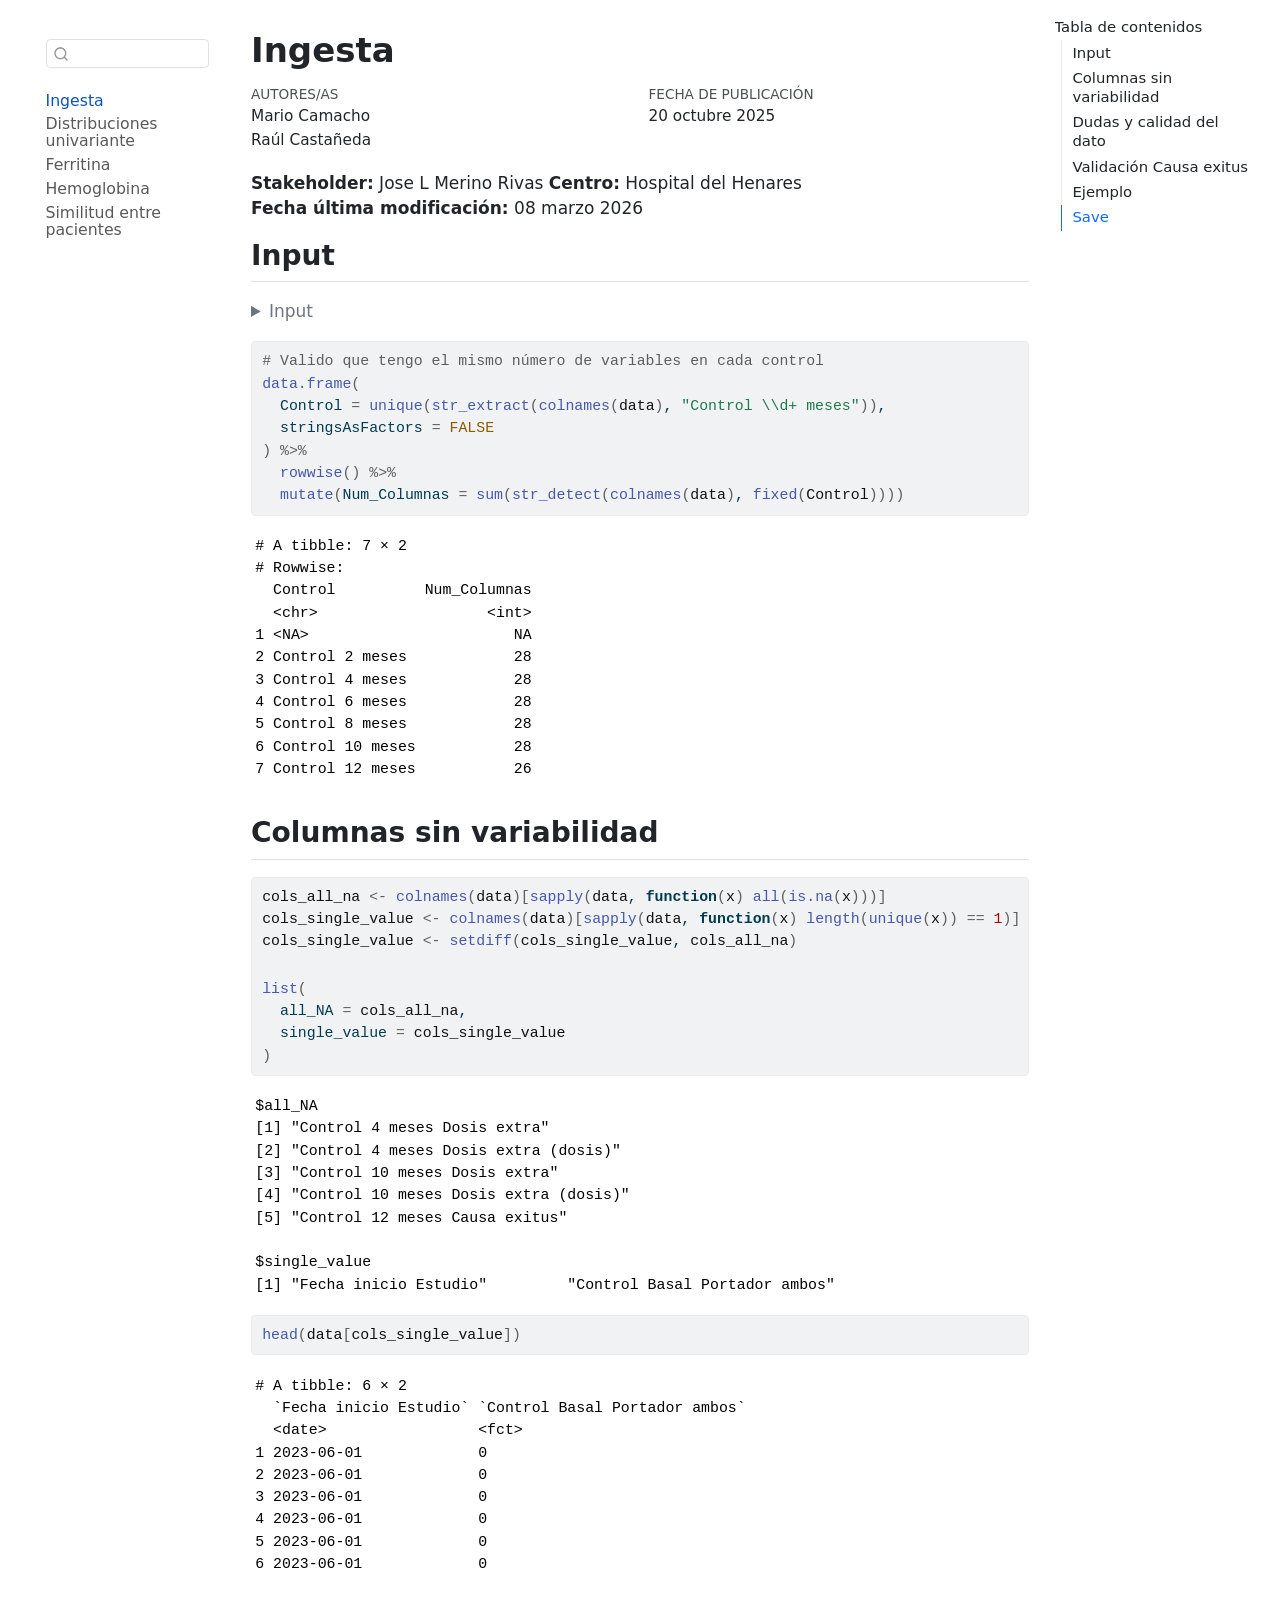
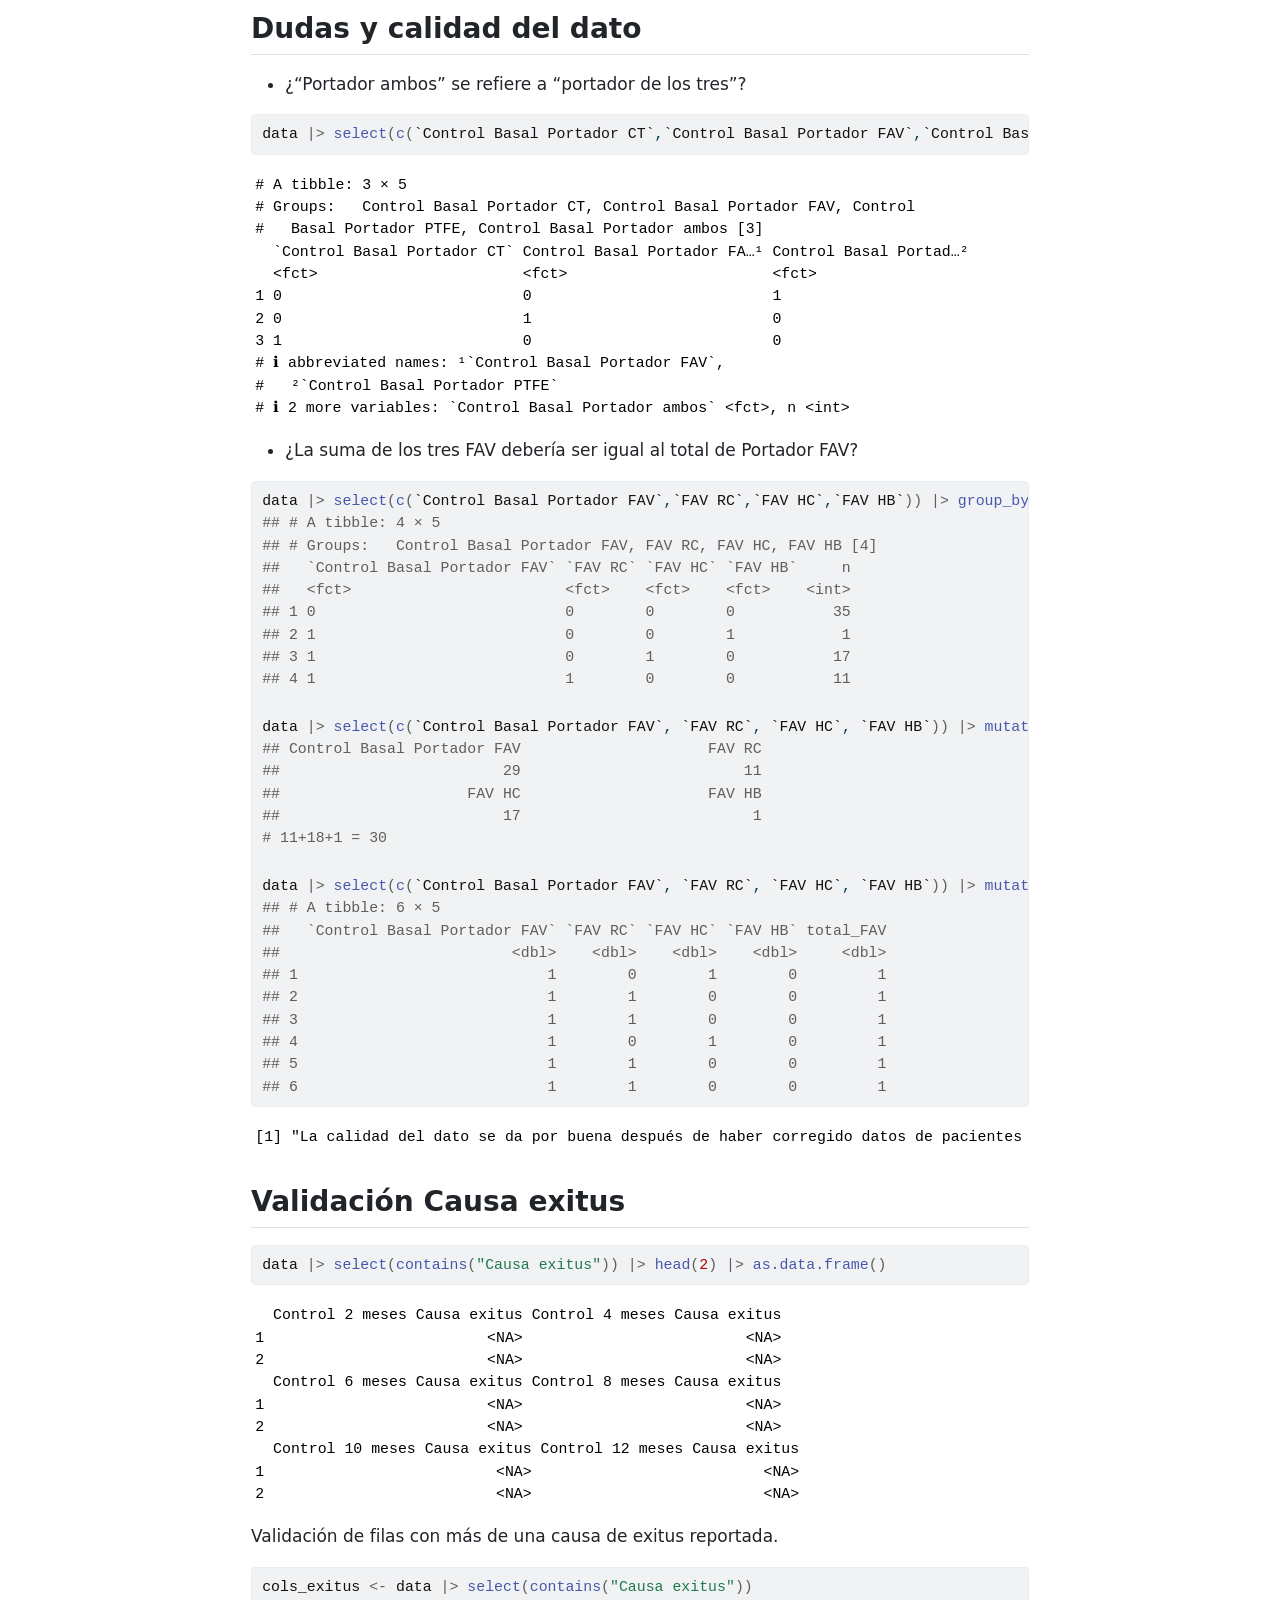
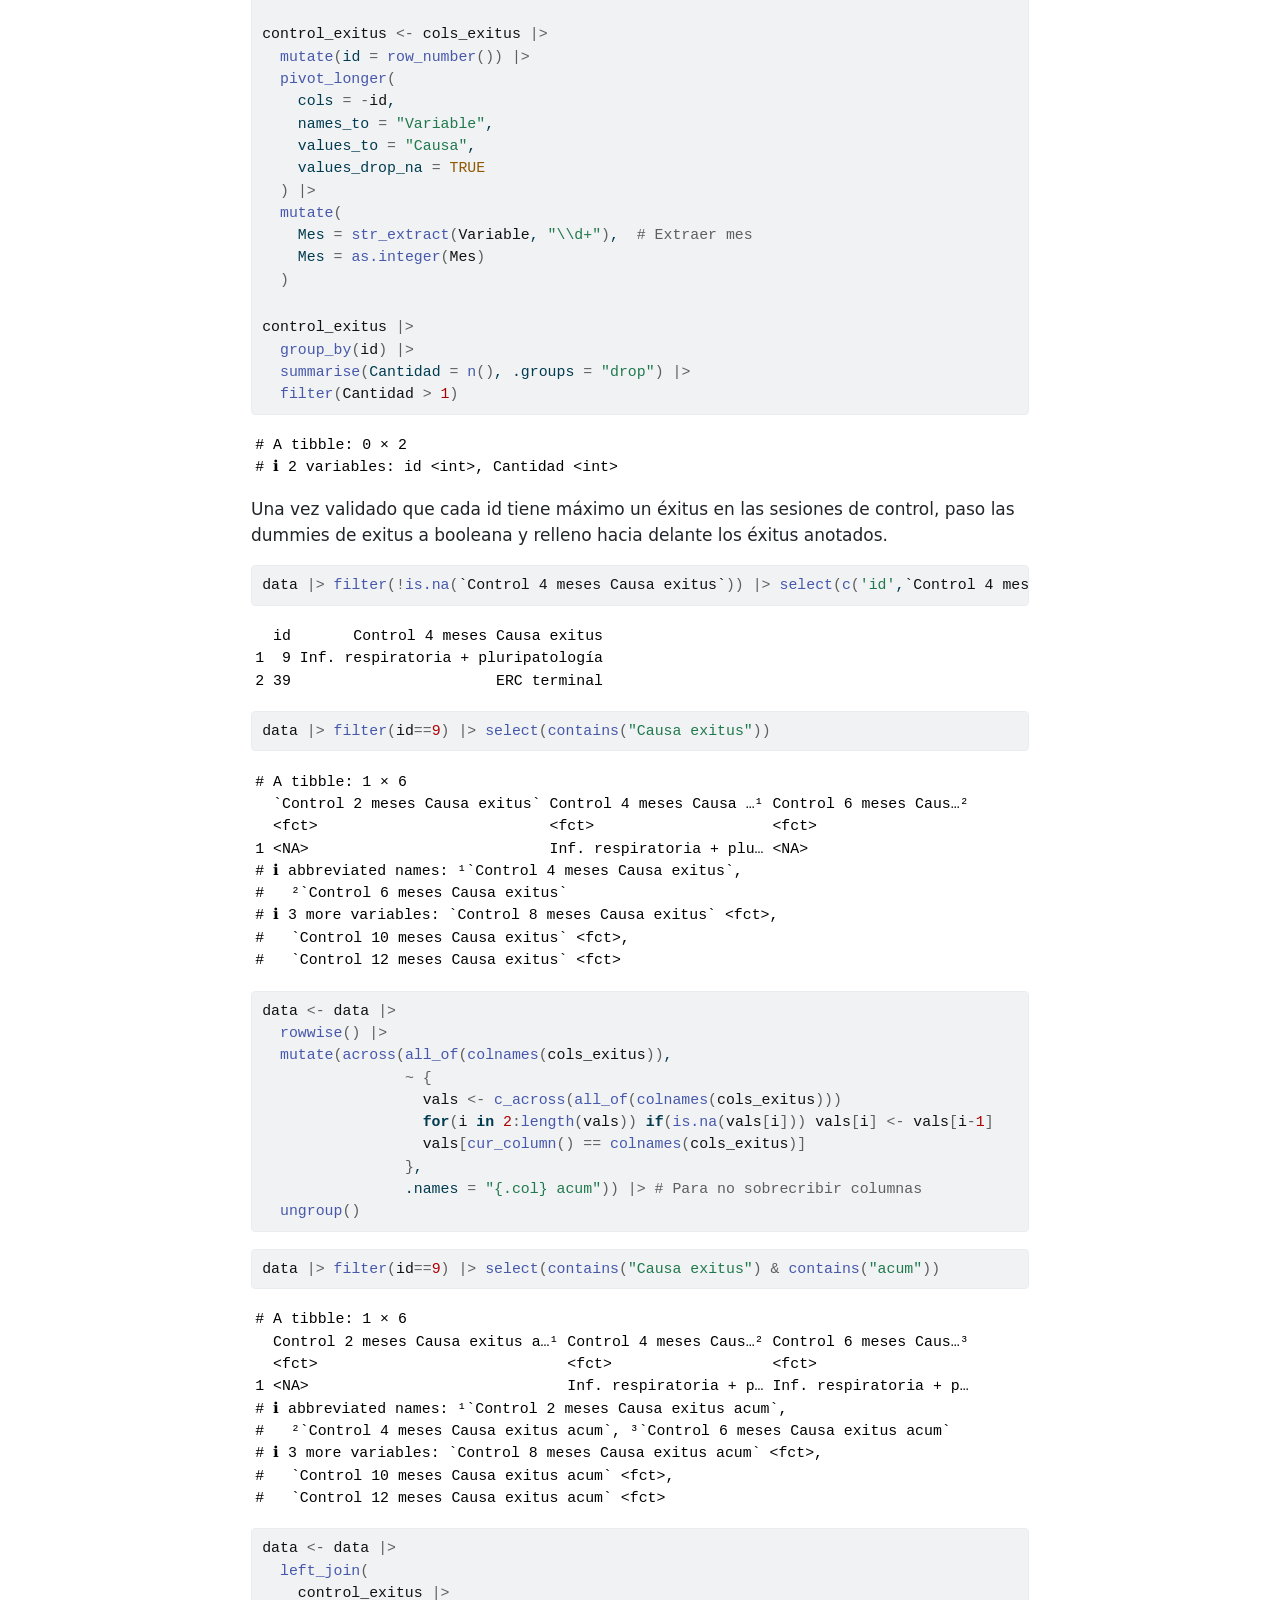
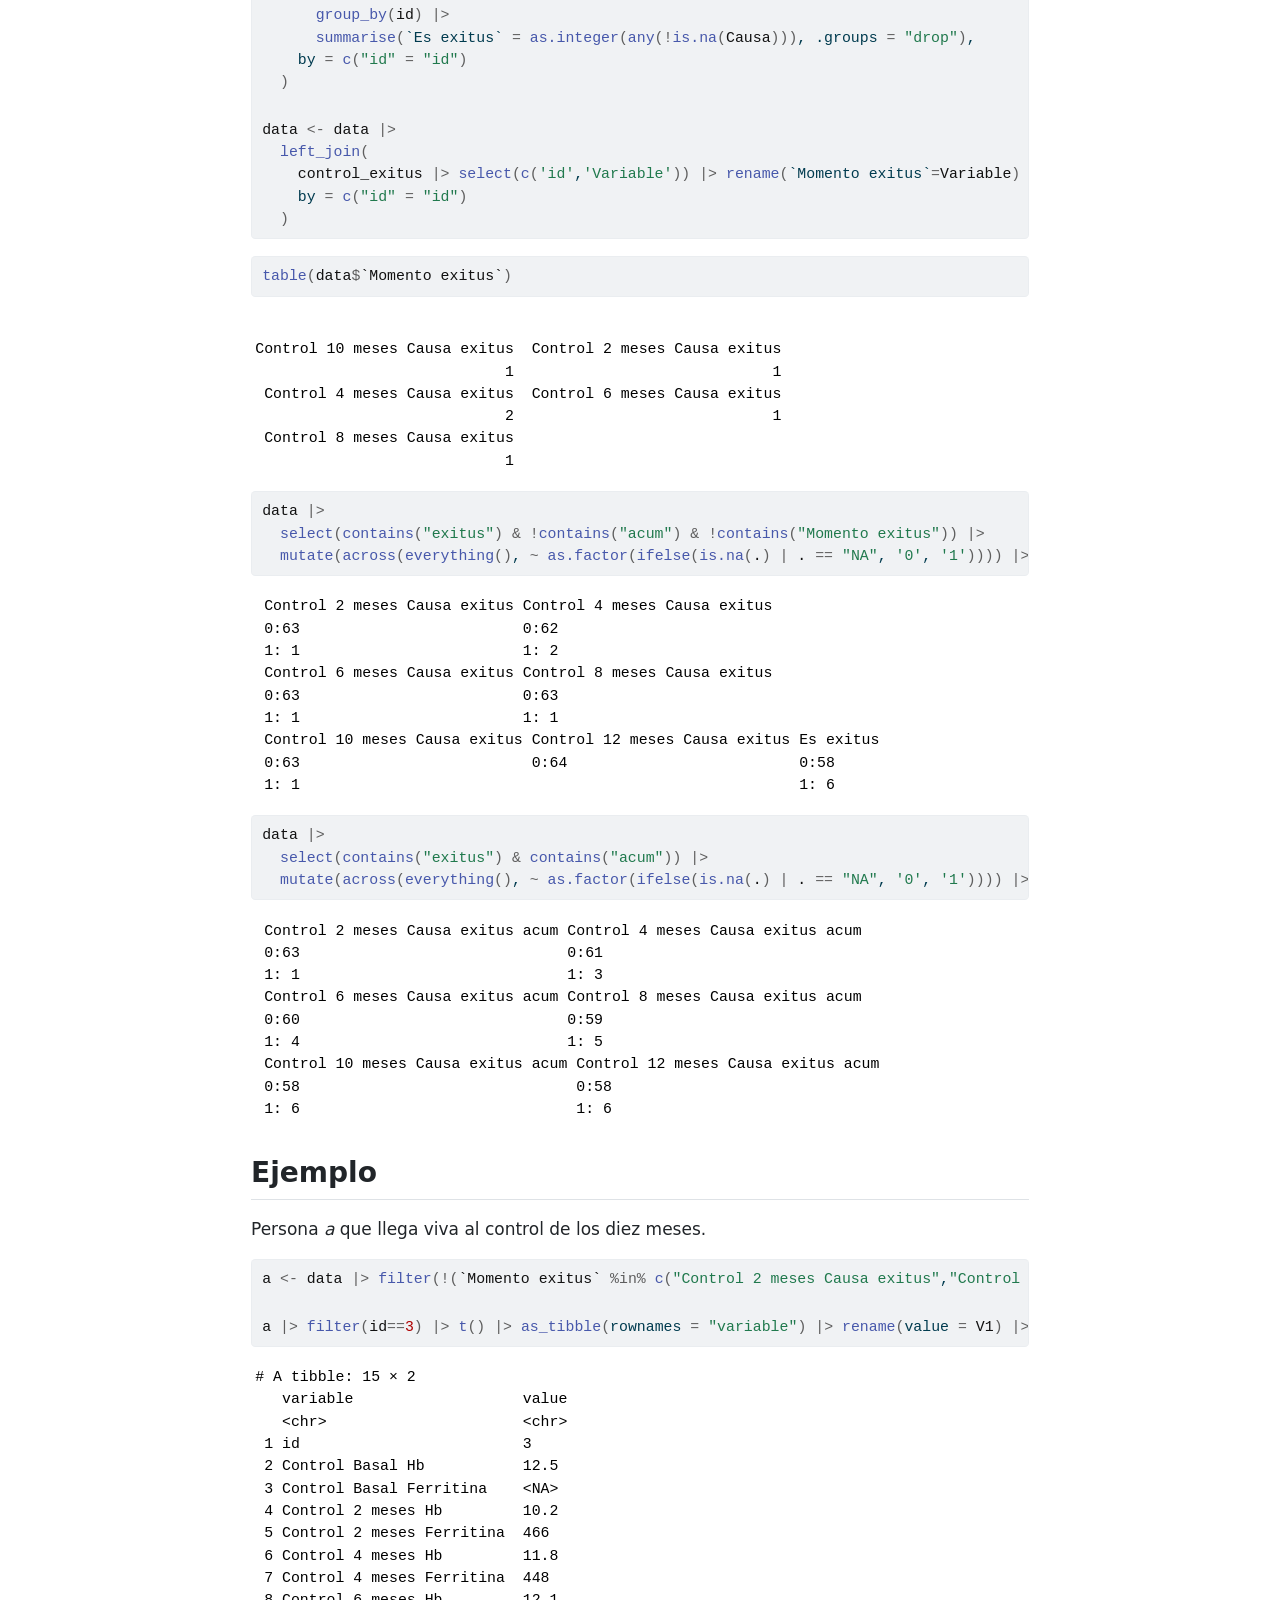
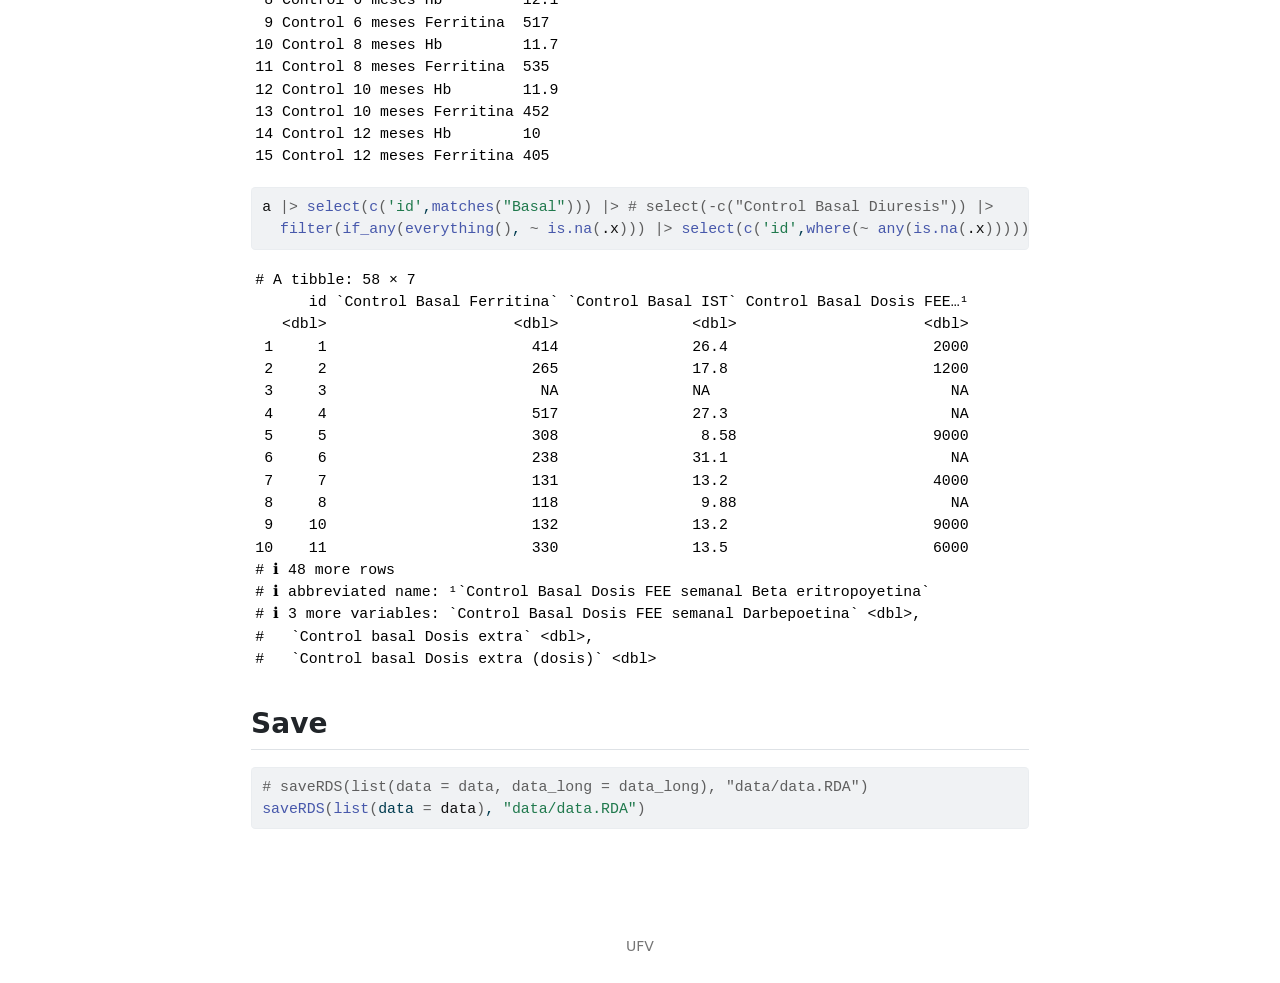
==== index.html @ 111344f7 "first commit" ====
<!DOCTYPE html>
<html xmlns="http://www.w3.org/1999/xhtml" lang="es" xml:lang="es"><head>
<meta http-equiv="Content-Type" content="text/html; charset=UTF-8">
<meta charset="utf-8">
<meta name="generator" content="quarto-1.7.32">
<meta name="viewport" content="width=device-width, initial-scale=1.0, user-scalable=yes">
<meta name="author" content="Mario Camacho">
<meta name="author" content="Raúl Castañeda">
<title>Ingesta</title>
<style>
code{white-space: pre-wrap;}
span.smallcaps{font-variant: small-caps;}
div.columns{display: flex; gap: min(4vw, 1.5em);}
div.column{flex: auto; overflow-x: auto;}
div.hanging-indent{margin-left: 1.5em; text-indent: -1.5em;}
ul.task-list{list-style: none;}
ul.task-list li input[type="checkbox"] {
width: 0.8em;
margin: 0 0.8em 0.2em -1em;  vertical-align: middle;
}

html { -webkit-text-size-adjust: 100%; }
pre > code.sourceCode { white-space: pre; position: relative; }
pre > code.sourceCode > span { display: inline-block; line-height: 1.25; }
pre > code.sourceCode > span:empty { height: 1.2em; }
.sourceCode { overflow: visible; }
code.sourceCode > span { color: inherit; text-decoration: inherit; }
div.sourceCode { margin: 1em 0; }
pre.sourceCode { margin: 0; }
@media screen {
div.sourceCode { overflow: auto; }
}
@media print {
pre > code.sourceCode { white-space: pre-wrap; }
pre > code.sourceCode > span { text-indent: -5em; padding-left: 5em; }
}
pre.numberSource code
{ counter-reset: source-line 0; }
pre.numberSource code > span
{ position: relative; left: -4em; counter-increment: source-line; }
pre.numberSource code > span > a:first-child::before
{ content: counter(source-line);
position: relative; left: -1em; text-align: right; vertical-align: baseline;
border: none; display: inline-block;
-webkit-touch-callout: none; -webkit-user-select: none;
-khtml-user-select: none; -moz-user-select: none;
-ms-user-select: none; user-select: none;
padding: 0 4px; width: 4em;
}
pre.numberSource { margin-left: 3em; padding-left: 4px; }
div.sourceCode
{ }
@media screen {
pre > code.sourceCode > span > a:first-child::before { text-decoration: underline; }
}
</style>

<script>const headroomChanged = new CustomEvent("quarto-hrChanged", {
  detail: {},
  bubbles: true,
  cancelable: false,
  composed: false,
});

const announceDismiss = () => {
  const annEl = window.document.getElementById("quarto-announcement");
  if (annEl) {
    annEl.remove();

    const annId = annEl.getAttribute("data-announcement-id");
    window.localStorage.setItem(`quarto-announce-${annId}`, "true");
  }
};

const announceRegister = () => {
  const annEl = window.document.getElementById("quarto-announcement");
  if (annEl) {
    const annId = annEl.getAttribute("data-announcement-id");
    const isDismissed =
      window.localStorage.getItem(`quarto-announce-${annId}`) || false;
    if (isDismissed) {
      announceDismiss();
      return;
    } else {
      annEl.classList.remove("hidden");
    }

    const actionEl = annEl.querySelector(".quarto-announcement-action");
    if (actionEl) {
      actionEl.addEventListener("click", function (e) {
        e.preventDefault();
        // Hide the bar immediately
        announceDismiss();
      });
    }
  }
};

window.document.addEventListener("DOMContentLoaded", function () {
  let init = false;

  announceRegister();

  // Manage the back to top button, if one is present.
  let lastScrollTop = window.pageYOffset || document.documentElement.scrollTop;
  const scrollDownBuffer = 5;
  const scrollUpBuffer = 35;
  const btn = document.getElementById("quarto-back-to-top");
  const hideBackToTop = () => {
    btn.style.display = "none";
  };
  const showBackToTop = () => {
    btn.style.display = "inline-block";
  };
  if (btn) {
    window.document.addEventListener(
      "scroll",
      function () {
        const currentScrollTop =
          window.pageYOffset || document.documentElement.scrollTop;

        // Shows and hides the button 'intelligently' as the user scrolls
        if (currentScrollTop - scrollDownBuffer > lastScrollTop) {
          hideBackToTop();
          lastScrollTop = currentScrollTop <= 0 ? 0 : currentScrollTop;
        } else if (currentScrollTop < lastScrollTop - scrollUpBuffer) {
          showBackToTop();
          lastScrollTop = currentScrollTop <= 0 ? 0 : currentScrollTop;
        }

        // Show the button at the bottom, hides it at the top
        if (currentScrollTop <= 0) {
          hideBackToTop();
        } else if (
          window.innerHeight + currentScrollTop >=
          document.body.offsetHeight
        ) {
          showBackToTop();
        }
      },
      false
    );
  }

  function throttle(func, wait) {
    var timeout;
    return function () {
      const context = this;
      const args = arguments;
      const later = function () {
        clearTimeout(timeout);
        timeout = null;
        func.apply(context, args);
      };

      if (!timeout) {
        timeout = setTimeout(later, wait);
      }
    };
  }

  function headerOffset() {
    // Set an offset if there is are fixed top navbar
    const headerEl = window.document.querySelector("header.fixed-top");
    if (headerEl) {
      return headerEl.clientHeight;
    } else {
      return 0;
    }
  }

  function footerOffset() {
    const footerEl = window.document.querySelector("footer.footer");
    if (footerEl) {
      return footerEl.clientHeight;
    } else {
      return 0;
    }
  }

  function dashboardOffset() {
    const dashboardNavEl = window.document.getElementById(
      "quarto-dashboard-header"
    );
    if (dashboardNavEl !== null) {
      return dashboardNavEl.clientHeight;
    } else {
      return 0;
    }
  }

  function updateDocumentOffsetWithoutAnimation() {
    updateDocumentOffset(false);
  }

  function updateDocumentOffset(animated) {
    // set body offset
    const topOffset = headerOffset();
    const bodyOffset = topOffset + footerOffset() + dashboardOffset();
    const bodyEl = window.document.body;
    bodyEl.setAttribute("data-bs-offset", topOffset);
    bodyEl.style.paddingTop = topOffset + "px";

    // deal with sidebar offsets
    const sidebars = window.document.querySelectorAll(
      ".sidebar, .headroom-target"
    );
    sidebars.forEach((sidebar) => {
      if (!animated) {
        sidebar.classList.add("notransition");
        // Remove the no transition class after the animation has time to complete
        setTimeout(function () {
          sidebar.classList.remove("notransition");
        }, 201);
      }

      if (window.Headroom && sidebar.classList.contains("sidebar-unpinned")) {
        sidebar.style.top = "0";
        sidebar.style.maxHeight = "100vh";
      } else {
        sidebar.style.top = topOffset + "px";
        sidebar.style.maxHeight = "calc(100vh - " + topOffset + "px)";
      }
    });

    // allow space for footer
    const mainContainer = window.document.querySelector(".quarto-container");
    if (mainContainer) {
      mainContainer.style.minHeight = "calc(100vh - " + bodyOffset + "px)";
    }

    // link offset
    let linkStyle = window.document.querySelector("#quarto-target-style");
    if (!linkStyle) {
      linkStyle = window.document.createElement("style");
      linkStyle.setAttribute("id", "quarto-target-style");
      window.document.head.appendChild(linkStyle);
    }
    while (linkStyle.firstChild) {
      linkStyle.removeChild(linkStyle.firstChild);
    }
    if (topOffset > 0) {
      linkStyle.appendChild(
        window.document.createTextNode(`
      section:target::before {
        content: "";
        display: block;
        height: ${topOffset}px;
        margin: -${topOffset}px 0 0;
      }`)
      );
    }
    if (init) {
      window.dispatchEvent(headroomChanged);
    }
    init = true;
  }

  // initialize headroom
  var header = window.document.querySelector("#quarto-header");
  if (header && window.Headroom) {
    const headroom = new window.Headroom(header, {
      tolerance: 5,
      onPin: function () {
        const sidebars = window.document.querySelectorAll(
          ".sidebar, .headroom-target"
        );
        sidebars.forEach((sidebar) => {
          sidebar.classList.remove("sidebar-unpinned");
        });
        updateDocumentOffset();
      },
      onUnpin: function () {
        const sidebars = window.document.querySelectorAll(
          ".sidebar, .headroom-target"
        );
        sidebars.forEach((sidebar) => {
          sidebar.classList.add("sidebar-unpinned");
        });
        updateDocumentOffset();
      },
    });
    headroom.init();

    let frozen = false;
    window.quartoToggleHeadroom = function () {
      if (frozen) {
        headroom.unfreeze();
        frozen = false;
      } else {
        headroom.freeze();
        frozen = true;
      }
    };
  }

  window.addEventListener(
    "hashchange",
    function (e) {
      if (
        getComputedStyle(document.documentElement).scrollBehavior !== "smooth"
      ) {
        window.scrollTo(0, window.pageYOffset - headerOffset());
      }
    },
    false
  );

  // Observe size changed for the header
  const headerEl = window.document.querySelector("header.fixed-top");
  if (headerEl && window.ResizeObserver) {
    const observer = new window.ResizeObserver(() => {
      setTimeout(updateDocumentOffsetWithoutAnimation, 0);
    });
    observer.observe(headerEl, {
      attributes: true,
      childList: true,
      characterData: true,
    });
  } else {
    window.addEventListener(
      "resize",
      throttle(updateDocumentOffsetWithoutAnimation, 50)
    );
  }
  setTimeout(updateDocumentOffsetWithoutAnimation, 250);

  // fixup index.html links if we aren't on the filesystem
  if (window.location.protocol !== "file:") {
    const links = window.document.querySelectorAll("a");
    for (let i = 0; i < links.length; i++) {
      if (links[i].href) {
        links[i].dataset.originalHref = links[i].href;
        links[i].href = links[i].href.replace(/\/index\.html/, "/");
      }
    }

    // Fixup any sharing links that require urls
    // Append url to any sharing urls
    const sharingLinks = window.document.querySelectorAll(
      "a.sidebar-tools-main-item, a.quarto-navigation-tool, a.quarto-navbar-tools, a.quarto-navbar-tools-item"
    );
    for (let i = 0; i < sharingLinks.length; i++) {
      const sharingLink = sharingLinks[i];
      const href = sharingLink.getAttribute("href");
      if (href) {
        sharingLink.setAttribute(
          "href",
          href.replace("|url|", window.location.href)
        );
      }
    }

    // Scroll the active navigation item into view, if necessary
    const navSidebar = window.document.querySelector("nav#quarto-sidebar");
    if (navSidebar) {
      // Find the active item
      const activeItem = navSidebar.querySelector("li.sidebar-item a.active");
      if (activeItem) {
        // Wait for the scroll height and height to resolve by observing size changes on the
        // nav element that is scrollable
        const resizeObserver = new ResizeObserver((_entries) => {
          // The bottom of the element
          const elBottom = activeItem.offsetTop;
          const viewBottom = navSidebar.scrollTop + navSidebar.clientHeight;

          // The element height and scroll height are the same, then we are still loading
          if (viewBottom !== navSidebar.scrollHeight) {
            // Determine if the item isn't visible and scroll to it
            if (elBottom >= viewBottom) {
              navSidebar.scrollTop = elBottom;
            }

            // stop observing now since we've completed the scroll
            resizeObserver.unobserve(navSidebar);
          }
        });
        resizeObserver.observe(navSidebar);
      }
    }
  }
});
</script>
<script>/*!
 * headroom.js v0.12.0 - Give your page some headroom. Hide your header until you need it
 * Copyright (c) 2020 Nick Williams - http://wicky.nillia.ms/headroom.js
 * License: MIT
 */

!function(t,n){"object"==typeof exports&&"undefined"!=typeof module?module.exports=n():"function"==typeof define&&define.amd?define(n):(t=t||self).Headroom=n()}(this,function(){"use strict";function t(){return"undefined"!=typeof window}function d(t){return function(t){return t&&t.document&&function(t){return 9===t.nodeType}(t.document)}(t)?function(t){var n=t.document,o=n.body,s=n.documentElement;return{scrollHeight:function(){return Math.max(o.scrollHeight,s.scrollHeight,o.offsetHeight,s.offsetHeight,o.clientHeight,s.clientHeight)},height:function(){return t.innerHeight||s.clientHeight||o.clientHeight},scrollY:function(){return void 0!==t.pageYOffset?t.pageYOffset:(s||o.parentNode||o).scrollTop}}}(t):function(t){return{scrollHeight:function(){return Math.max(t.scrollHeight,t.offsetHeight,t.clientHeight)},height:function(){return Math.max(t.offsetHeight,t.clientHeight)},scrollY:function(){return t.scrollTop}}}(t)}function n(t,s,e){var n,o=function(){var n=!1;try{var t={get passive(){n=!0}};window.addEventListener("test",t,t),window.removeEventListener("test",t,t)}catch(t){n=!1}return n}(),i=!1,r=d(t),l=r.scrollY(),a={};function c(){var t=Math.round(r.scrollY()),n=r.height(),o=r.scrollHeight();a.scrollY=t,a.lastScrollY=l,a.direction=l<t?"down":"up",a.distance=Math.abs(t-l),a.isOutOfBounds=t<0||o<t+n,a.top=t<=s.offset[a.direction],a.bottom=o<=t+n,a.toleranceExceeded=a.distance>s.tolerance[a.direction],e(a),l=t,i=!1}function h(){i||(i=!0,n=requestAnimationFrame(c))}var u=!!o&&{passive:!0,capture:!1};return t.addEventListener("scroll",h,u),c(),{destroy:function(){cancelAnimationFrame(n),t.removeEventListener("scroll",h,u)}}}function o(t){return t===Object(t)?t:{down:t,up:t}}function s(t,n){n=n||{},Object.assign(this,s.options,n),this.classes=Object.assign({},s.options.classes,n.classes),this.elem=t,this.tolerance=o(this.tolerance),this.offset=o(this.offset),this.initialised=!1,this.frozen=!1}return s.prototype={constructor:s,init:function(){return s.cutsTheMustard&&!this.initialised&&(this.addClass("initial"),this.initialised=!0,setTimeout(function(t){t.scrollTracker=n(t.scroller,{offset:t.offset,tolerance:t.tolerance},t.update.bind(t))},100,this)),this},destroy:function(){this.initialised=!1,Object.keys(this.classes).forEach(this.removeClass,this),this.scrollTracker.destroy()},unpin:function(){!this.hasClass("pinned")&&this.hasClass("unpinned")||(this.addClass("unpinned"),this.removeClass("pinned"),this.onUnpin&&this.onUnpin.call(this))},pin:function(){this.hasClass("unpinned")&&(this.addClass("pinned"),this.removeClass("unpinned"),this.onPin&&this.onPin.call(this))},freeze:function(){this.frozen=!0,this.addClass("frozen")},unfreeze:function(){this.frozen=!1,this.removeClass("frozen")},top:function(){this.hasClass("top")||(this.addClass("top"),this.removeClass("notTop"),this.onTop&&this.onTop.call(this))},notTop:function(){this.hasClass("notTop")||(this.addClass("notTop"),this.removeClass("top"),this.onNotTop&&this.onNotTop.call(this))},bottom:function(){this.hasClass("bottom")||(this.addClass("bottom"),this.removeClass("notBottom"),this.onBottom&&this.onBottom.call(this))},notBottom:function(){this.hasClass("notBottom")||(this.addClass("notBottom"),this.removeClass("bottom"),this.onNotBottom&&this.onNotBottom.call(this))},shouldUnpin:function(t){return"down"===t.direction&&!t.top&&t.toleranceExceeded},shouldPin:function(t){return"up"===t.direction&&t.toleranceExceeded||t.top},addClass:function(t){this.elem.classList.add.apply(this.elem.classList,this.classes[t].split(" "))},removeClass:function(t){this.elem.classList.remove.apply(this.elem.classList,this.classes[t].split(" "))},hasClass:function(t){return this.classes[t].split(" ").every(function(t){return this.classList.contains(t)},this.elem)},update:function(t){t.isOutOfBounds||!0!==this.frozen&&(t.top?this.top():this.notTop(),t.bottom?this.bottom():this.notBottom(),this.shouldUnpin(t)?this.unpin():this.shouldPin(t)&&this.pin())}},s.options={tolerance:{up:0,down:0},offset:0,scroller:t()?window:null,classes:{frozen:"headroom--frozen",pinned:"headroom--pinned",unpinned:"headroom--unpinned",top:"headroom--top",notTop:"headroom--not-top",bottom:"headroom--bottom",notBottom:"headroom--not-bottom",initial:"headroom"}},s.cutsTheMustard=!!(t()&&function(){}.bind&&"classList"in document.documentElement&&Object.assign&&Object.keys&&requestAnimationFrame),s});
</script>
<script>/*!
 * clipboard.js v2.0.11
 * https://clipboardjs.com/
 *
 * Licensed MIT © Zeno Rocha
 */
!function(t,e){"object"==typeof exports&&"object"==typeof module?module.exports=e():"function"==typeof define&&define.amd?define([],e):"object"==typeof exports?exports.ClipboardJS=e():t.ClipboardJS=e()}(this,function(){return n={686:function(t,e,n){"use strict";n.d(e,{default:function(){return b}});var e=n(279),i=n.n(e),e=n(370),u=n.n(e),e=n(817),r=n.n(e);function c(t){try{return document.execCommand(t)}catch(t){return}}var a=function(t){t=r()(t);return c("cut"),t};function o(t,e){var n,o,t=(n=t,o="rtl"===document.documentElement.getAttribute("dir"),(t=document.createElement("textarea")).style.fontSize="12pt",t.style.border="0",t.style.padding="0",t.style.margin="0",t.style.position="absolute",t.style[o?"right":"left"]="-9999px",o=window.pageYOffset||document.documentElement.scrollTop,t.style.top="".concat(o,"px"),t.setAttribute("readonly",""),t.value=n,t);return e.container.appendChild(t),e=r()(t),c("copy"),t.remove(),e}var f=function(t){var e=1<arguments.length&&void 0!==arguments[1]?arguments[1]:{container:document.body},n="";return"string"==typeof t?n=o(t,e):t instanceof HTMLInputElement&&!["text","search","url","tel","password"].includes(null==t?void 0:t.type)?n=o(t.value,e):(n=r()(t),c("copy")),n};function l(t){return(l="function"==typeof Symbol&&"symbol"==typeof Symbol.iterator?function(t){return typeof t}:function(t){return t&&"function"==typeof Symbol&&t.constructor===Symbol&&t!==Symbol.prototype?"symbol":typeof t})(t)}var s=function(){var t=0<arguments.length&&void 0!==arguments[0]?arguments[0]:{},e=t.action,n=void 0===e?"copy":e,o=t.container,e=t.target,t=t.text;if("copy"!==n&&"cut"!==n)throw new Error('Invalid "action" value, use either "copy" or "cut"');if(void 0!==e){if(!e||"object"!==l(e)||1!==e.nodeType)throw new Error('Invalid "target" value, use a valid Element');if("copy"===n&&e.hasAttribute("disabled"))throw new Error('Invalid "target" attribute. Please use "readonly" instead of "disabled" attribute');if("cut"===n&&(e.hasAttribute("readonly")||e.hasAttribute("disabled")))throw new Error('Invalid "target" attribute. You can\'t cut text from elements with "readonly" or "disabled" attributes')}return t?f(t,{container:o}):e?"cut"===n?a(e):f(e,{container:o}):void 0};function p(t){return(p="function"==typeof Symbol&&"symbol"==typeof Symbol.iterator?function(t){return typeof t}:function(t){return t&&"function"==typeof Symbol&&t.constructor===Symbol&&t!==Symbol.prototype?"symbol":typeof t})(t)}function d(t,e){for(var n=0;n<e.length;n++){var o=e[n];o.enumerable=o.enumerable||!1,o.configurable=!0,"value"in o&&(o.writable=!0),Object.defineProperty(t,o.key,o)}}function y(t,e){return(y=Object.setPrototypeOf||function(t,e){return t.__proto__=e,t})(t,e)}function h(n){var o=function(){if("undefined"==typeof Reflect||!Reflect.construct)return!1;if(Reflect.construct.sham)return!1;if("function"==typeof Proxy)return!0;try{return Date.prototype.toString.call(Reflect.construct(Date,[],function(){})),!0}catch(t){return!1}}();return function(){var t,e=v(n);return t=o?(t=v(this).constructor,Reflect.construct(e,arguments,t)):e.apply(this,arguments),e=this,!(t=t)||"object"!==p(t)&&"function"!=typeof t?function(t){if(void 0!==t)return t;throw new ReferenceError("this hasn't been initialised - super() hasn't been called")}(e):t}}function v(t){return(v=Object.setPrototypeOf?Object.getPrototypeOf:function(t){return t.__proto__||Object.getPrototypeOf(t)})(t)}function m(t,e){t="data-clipboard-".concat(t);if(e.hasAttribute(t))return e.getAttribute(t)}var b=function(){!function(t,e){if("function"!=typeof e&&null!==e)throw new TypeError("Super expression must either be null or a function");t.prototype=Object.create(e&&e.prototype,{constructor:{value:t,writable:!0,configurable:!0}}),e&&y(t,e)}(r,i());var t,e,n,o=h(r);function r(t,e){var n;return function(t){if(!(t instanceof r))throw new TypeError("Cannot call a class as a function")}(this),(n=o.call(this)).resolveOptions(e),n.listenClick(t),n}return t=r,n=[{key:"copy",value:function(t){var e=1<arguments.length&&void 0!==arguments[1]?arguments[1]:{container:document.body};return f(t,e)}},{key:"cut",value:function(t){return a(t)}},{key:"isSupported",value:function(){var t=0<arguments.length&&void 0!==arguments[0]?arguments[0]:["copy","cut"],t="string"==typeof t?[t]:t,e=!!document.queryCommandSupported;return t.forEach(function(t){e=e&&!!document.queryCommandSupported(t)}),e}}],(e=[{key:"resolveOptions",value:function(){var t=0<arguments.length&&void 0!==arguments[0]?arguments[0]:{};this.action="function"==typeof t.action?t.action:this.defaultAction,this.target="function"==typeof t.target?t.target:this.defaultTarget,this.text="function"==typeof t.text?t.text:this.defaultText,this.container="object"===p(t.container)?t.container:document.body}},{key:"listenClick",value:function(t){var e=this;this.listener=u()(t,"click",function(t){return e.onClick(t)})}},{key:"onClick",value:function(t){var e=t.delegateTarget||t.currentTarget,n=this.action(e)||"copy",t=s({action:n,container:this.container,target:this.target(e),text:this.text(e)});this.emit(t?"success":"error",{action:n,text:t,trigger:e,clearSelection:function(){e&&e.focus(),window.getSelection().removeAllRanges()}})}},{key:"defaultAction",value:function(t){return m("action",t)}},{key:"defaultTarget",value:function(t){t=m("target",t);if(t)return document.querySelector(t)}},{key:"defaultText",value:function(t){return m("text",t)}},{key:"destroy",value:function(){this.listener.destroy()}}])&&d(t.prototype,e),n&&d(t,n),r}()},828:function(t){var e;"undefined"==typeof Element||Element.prototype.matches||((e=Element.prototype).matches=e.matchesSelector||e.mozMatchesSelector||e.msMatchesSelector||e.oMatchesSelector||e.webkitMatchesSelector),t.exports=function(t,e){for(;t&&9!==t.nodeType;){if("function"==typeof t.matches&&t.matches(e))return t;t=t.parentNode}}},438:function(t,e,n){var u=n(828);function i(t,e,n,o,r){var i=function(e,n,t,o){return function(t){t.delegateTarget=u(t.target,n),t.delegateTarget&&o.call(e,t)}}.apply(this,arguments);return t.addEventListener(n,i,r),{destroy:function(){t.removeEventListener(n,i,r)}}}t.exports=function(t,e,n,o,r){return"function"==typeof t.addEventListener?i.apply(null,arguments):"function"==typeof n?i.bind(null,document).apply(null,arguments):("string"==typeof t&&(t=document.querySelectorAll(t)),Array.prototype.map.call(t,function(t){return i(t,e,n,o,r)}))}},879:function(t,n){n.node=function(t){return void 0!==t&&t instanceof HTMLElement&&1===t.nodeType},n.nodeList=function(t){var e=Object.prototype.toString.call(t);return void 0!==t&&("[object NodeList]"===e||"[object HTMLCollection]"===e)&&"length"in t&&(0===t.length||n.node(t[0]))},n.string=function(t){return"string"==typeof t||t instanceof String},n.fn=function(t){return"[object Function]"===Object.prototype.toString.call(t)}},370:function(t,e,n){var f=n(879),l=n(438);t.exports=function(t,e,n){if(!t&&!e&&!n)throw new Error("Missing required arguments");if(!f.string(e))throw new TypeError("Second argument must be a String");if(!f.fn(n))throw new TypeError("Third argument must be a Function");if(f.node(t))return c=e,a=n,(u=t).addEventListener(c,a),{destroy:function(){u.removeEventListener(c,a)}};if(f.nodeList(t))return o=t,r=e,i=n,Array.prototype.forEach.call(o,function(t){t.addEventListener(r,i)}),{destroy:function(){Array.prototype.forEach.call(o,function(t){t.removeEventListener(r,i)})}};if(f.string(t))return t=t,e=e,n=n,l(document.body,t,e,n);throw new TypeError("First argument must be a String, HTMLElement, HTMLCollection, or NodeList");var o,r,i,u,c,a}},817:function(t){t.exports=function(t){var e,n="SELECT"===t.nodeName?(t.focus(),t.value):"INPUT"===t.nodeName||"TEXTAREA"===t.nodeName?((e=t.hasAttribute("readonly"))||t.setAttribute("readonly",""),t.select(),t.setSelectionRange(0,t.value.length),e||t.removeAttribute("readonly"),t.value):(t.hasAttribute("contenteditable")&&t.focus(),n=window.getSelection(),(e=document.createRange()).selectNodeContents(t),n.removeAllRanges(),n.addRange(e),n.toString());return n}},279:function(t){function e(){}e.prototype={on:function(t,e,n){var o=this.e||(this.e={});return(o[t]||(o[t]=[])).push({fn:e,ctx:n}),this},once:function(t,e,n){var o=this;function r(){o.off(t,r),e.apply(n,arguments)}return r._=e,this.on(t,r,n)},emit:function(t){for(var e=[].slice.call(arguments,1),n=((this.e||(this.e={}))[t]||[]).slice(),o=0,r=n.length;o<r;o++)n[o].fn.apply(n[o].ctx,e);return this},off:function(t,e){var n=this.e||(this.e={}),o=n[t],r=[];if(o&&e)for(var i=0,u=o.length;i<u;i++)o[i].fn!==e&&o[i].fn._!==e&&r.push(o[i]);return r.length?n[t]=r:delete n[t],this}},t.exports=e,t.exports.TinyEmitter=e}},r={},o.n=function(t){var e=t&&t.__esModule?function(){return t.default}:function(){return t};return o.d(e,{a:e}),e},o.d=function(t,e){for(var n in e)o.o(e,n)&&!o.o(t,n)&&Object.defineProperty(t,n,{enumerable:!0,get:e[n]})},o.o=function(t,e){return Object.prototype.hasOwnProperty.call(t,e)},o(686).default;function o(t){if(r[t])return r[t].exports;var e=r[t]={exports:{}};return n[t](e,e.exports,o),e.exports}var n,r});</script>
<script>/*! @algolia/autocomplete-js 1.11.1 | MIT License | © Algolia, Inc. and contributors | https://github.com/algolia/autocomplete */
!function(e,t){"object"==typeof exports&&"undefined"!=typeof module?t(exports):"function"==typeof define&&define.amd?define(["exports"],t):t((e="undefined"!=typeof globalThis?globalThis:e||self)["@algolia/autocomplete-js"]={})}(this,(function(e){"use strict";function t(e,t){var n=Object.keys(e);if(Object.getOwnPropertySymbols){var r=Object.getOwnPropertySymbols(e);t&&(r=r.filter((function(t){return Object.getOwnPropertyDescriptor(e,t).enumerable}))),n.push.apply(n,r)}return n}function n(e){for(var n=1;n<arguments.length;n++){var r=null!=arguments[n]?arguments[n]:{};n%2?t(Object(r),!0).forEach((function(t){o(e,t,r[t])})):Object.getOwnPropertyDescriptors?Object.defineProperties(e,Object.getOwnPropertyDescriptors(r)):t(Object(r)).forEach((function(t){Object.defineProperty(e,t,Object.getOwnPropertyDescriptor(r,t))}))}return e}function r(e){return r="function"==typeof Symbol&&"symbol"==typeof Symbol.iterator?function(e){return typeof e}:function(e){return e&&"function"==typeof Symbol&&e.constructor===Symbol&&e!==Symbol.prototype?"symbol":typeof e},r(e)}function o(e,t,n){return(t=function(e){var t=function(e,t){if("object"!=typeof e||null===e)return e;var n=e[Symbol.toPrimitive];if(void 0!==n){var r=n.call(e,t||"default");if("object"!=typeof r)return r;throw new TypeError("@@toPrimitive must return a primitive value.")}return("string"===t?String:Number)(e)}(e,"string");return"symbol"==typeof t?t:String(t)}(t))in e?Object.defineProperty(e,t,{value:n,enumerable:!0,configurable:!0,writable:!0}):e[t]=n,e}function i(){return i=Object.assign?Object.assign.bind():function(e){for(var t=1;t<arguments.length;t++){var n=arguments[t];for(var r in n)Object.prototype.hasOwnProperty.call(n,r)&&(e[r]=n[r])}return e},i.apply(this,arguments)}function u(e,t){if(null==e)return{};var n,r,o=function(e,t){if(null==e)return{};var n,r,o={},i=Object.keys(e);for(r=0;r<i.length;r++)n=i[r],t.indexOf(n)>=0||(o[n]=e[n]);return o}(e,t);if(Object.getOwnPropertySymbols){var i=Object.getOwnPropertySymbols(e);for(r=0;r<i.length;r++)n=i[r],t.indexOf(n)>=0||Object.prototype.propertyIsEnumerable.call(e,n)&&(o[n]=e[n])}return o}function a(e,t){return function(e){if(Array.isArray(e))return e}(e)||function(e,t){var n=null==e?null:"undefined"!=typeof Symbol&&e[Symbol.iterator]||e["@@iterator"];if(null!=n){var r,o,i,u,a=[],l=!0,c=!1;try{if(i=(n=n.call(e)).next,0===t){if(Object(n)!==n)return;l=!1}else for(;!(l=(r=i.call(n)).done)&&(a.push(r.value),a.length!==t);l=!0);}catch(e){c=!0,o=e}finally{try{if(!l&&null!=n.return&&(u=n.return(),Object(u)!==u))return}finally{if(c)throw o}}return a}}(e,t)||c(e,t)||function(){throw new TypeError("Invalid attempt to destructure non-iterable instance.\nIn order to be iterable, non-array objects must have a [Symbol.iterator]() method.")}()}function l(e){return function(e){if(Array.isArray(e))return s(e)}(e)||function(e){if("undefined"!=typeof Symbol&&null!=e[Symbol.iterator]||null!=e["@@iterator"])return Array.from(e)}(e)||c(e)||function(){throw new TypeError("Invalid attempt to spread non-iterable instance.\nIn order to be iterable, non-array objects must have a [Symbol.iterator]() method.")}()}function c(e,t){if(e){if("string"==typeof e)return s(e,t);var n=Object.prototype.toString.call(e).slice(8,-1);return"Object"===n&&e.constructor&&(n=e.constructor.name),"Map"===n||"Set"===n?Array.from(e):"Arguments"===n||/^(?:Ui|I)nt(?:8|16|32)(?:Clamped)?Array$/.test(n)?s(e,t):void 0}}function s(e,t){(null==t||t>e.length)&&(t=e.length);for(var n=0,r=new Array(t);n<t;n++)r[n]=e[n];return r}function f(e){return{current:e}}function p(e,t){var n=void 0;return function(){for(var r=arguments.length,o=new Array(r),i=0;i<r;i++)o[i]=arguments[i];n&&clearTimeout(n),n=setTimeout((function(){return e.apply(void 0,o)}),t)}}function m(e){return e.reduce((function(e,t){return e.concat(t)}),[])}var v=0;function d(){return"autocomplete-".concat(v++)}function y(e,t){return t.reduce((function(e,t){return e&&e[t]}),e)}function b(e){return 0===e.collections.length?0:e.collections.reduce((function(e,t){return e+t.items.length}),0)}function g(e){return e!==Object(e)}function h(e,t){if(e===t)return!0;if(g(e)||g(t)||"function"==typeof e||"function"==typeof t)return e===t;if(Object.keys(e).length!==Object.keys(t).length)return!1;for(var n=0,r=Object.keys(e);n<r.length;n++){var o=r[n];if(!(o in t))return!1;if(!h(e[o],t[o]))return!1}return!0}var O=function(){};var _="1.11.1",S=[{segment:"autocomplete-core",version:_}];function j(e){var t=e.item,n=e.items,r=void 0===n?[]:n;return{index:t.__autocomplete_indexName,items:[t],positions:[1+r.findIndex((function(e){return e.objectID===t.objectID}))],queryID:t.__autocomplete_queryID,algoliaSource:["autocomplete"]}}function P(e,t){return function(e){if(Array.isArray(e))return e}(e)||function(e,t){var n=null==e?null:"undefined"!=typeof Symbol&&e[Symbol.iterator]||e["@@iterator"];if(null!=n){var r,o,i,u,a=[],l=!0,c=!1;try{if(i=(n=n.call(e)).next,0===t){if(Object(n)!==n)return;l=!1}else for(;!(l=(r=i.call(n)).done)&&(a.push(r.value),a.length!==t);l=!0);}catch(e){c=!0,o=e}finally{try{if(!l&&null!=n.return&&(u=n.return(),Object(u)!==u))return}finally{if(c)throw o}}return a}}(e,t)||function(e,t){if(!e)return;if("string"==typeof e)return w(e,t);var n=Object.prototype.toString.call(e).slice(8,-1);"Object"===n&&e.constructor&&(n=e.constructor.name);if("Map"===n||"Set"===n)return Array.from(e);if("Arguments"===n||/^(?:Ui|I)nt(?:8|16|32)(?:Clamped)?Array$/.test(n))return w(e,t)}(e,t)||function(){throw new TypeError("Invalid attempt to destructure non-iterable instance.\nIn order to be iterable, non-array objects must have a [Symbol.iterator]() method.")}()}function w(e,t){(null==t||t>e.length)&&(t=e.length);for(var n=0,r=new Array(t);n<t;n++)r[n]=e[n];return r}var I=["items"],A=["items"];function E(e){return E="function"==typeof Symbol&&"symbol"==typeof Symbol.iterator?function(e){return typeof e}:function(e){return e&&"function"==typeof Symbol&&e.constructor===Symbol&&e!==Symbol.prototype?"symbol":typeof e},E(e)}function D(e){return function(e){if(Array.isArray(e))return C(e)}(e)||function(e){if("undefined"!=typeof Symbol&&null!=e[Symbol.iterator]||null!=e["@@iterator"])return Array.from(e)}(e)||function(e,t){if(!e)return;if("string"==typeof e)return C(e,t);var n=Object.prototype.toString.call(e).slice(8,-1);"Object"===n&&e.constructor&&(n=e.constructor.name);if("Map"===n||"Set"===n)return Array.from(e);if("Arguments"===n||/^(?:Ui|I)nt(?:8|16|32)(?:Clamped)?Array$/.test(n))return C(e,t)}(e)||function(){throw new TypeError("Invalid attempt to spread non-iterable instance.\nIn order to be iterable, non-array objects must have a [Symbol.iterator]() method.")}()}function C(e,t){(null==t||t>e.length)&&(t=e.length);for(var n=0,r=new Array(t);n<t;n++)r[n]=e[n];return r}function k(e,t){if(null==e)return{};var n,r,o=function(e,t){if(null==e)return{};var n,r,o={},i=Object.keys(e);for(r=0;r<i.length;r++)n=i[r],t.indexOf(n)>=0||(o[n]=e[n]);return o}(e,t);if(Object.getOwnPropertySymbols){var i=Object.getOwnPropertySymbols(e);for(r=0;r<i.length;r++)n=i[r],t.indexOf(n)>=0||Object.prototype.propertyIsEnumerable.call(e,n)&&(o[n]=e[n])}return o}function x(e,t){var n=Object.keys(e);if(Object.getOwnPropertySymbols){var r=Object.getOwnPropertySymbols(e);t&&(r=r.filter((function(t){return Object.getOwnPropertyDescriptor(e,t).enumerable}))),n.push.apply(n,r)}return n}function N(e){for(var t=1;t<arguments.length;t++){var n=null!=arguments[t]?arguments[t]:{};t%2?x(Object(n),!0).forEach((function(t){T(e,t,n[t])})):Object.getOwnPropertyDescriptors?Object.defineProperties(e,Object.getOwnPropertyDescriptors(n)):x(Object(n)).forEach((function(t){Object.defineProperty(e,t,Object.getOwnPropertyDescriptor(n,t))}))}return e}function T(e,t,n){return(t=function(e){var t=function(e,t){if("object"!==E(e)||null===e)return e;var n=e[Symbol.toPrimitive];if(void 0!==n){var r=n.call(e,t||"default");if("object"!==E(r))return r;throw new TypeError("@@toPrimitive must return a primitive value.")}return("string"===t?String:Number)(e)}(e,"string");return"symbol"===E(t)?t:String(t)}(t))in e?Object.defineProperty(e,t,{value:n,enumerable:!0,configurable:!0,writable:!0}):e[t]=n,e}function q(e){for(var t=arguments.length>1&&void 0!==arguments[1]?arguments[1]:20,n=[],r=0;r<e.objectIDs.length;r+=t)n.push(N(N({},e),{},{objectIDs:e.objectIDs.slice(r,r+t)}));return n}function B(e){return e.map((function(e){var t=e.items,n=k(e,I);return N(N({},n),{},{objectIDs:(null==t?void 0:t.map((function(e){return e.objectID})))||n.objectIDs})}))}function R(e){var t,n,r,o=(t=P((e.version||"").split(".").map(Number),2),n=t[0],r=t[1],n>=3||2===n&&r>=4||1===n&&r>=10);function i(t,n,r){if(o&&void 0!==r){var i=r[0].__autocomplete_algoliaCredentials,u={"X-Algolia-Application-Id":i.appId,"X-Algolia-API-Key":i.apiKey};e.apply(void 0,[t].concat(D(n),[{headers:u}]))}else e.apply(void 0,[t].concat(D(n)))}return{init:function(t,n){e("init",{appId:t,apiKey:n})},setUserToken:function(t){e("setUserToken",t)},clickedObjectIDsAfterSearch:function(){for(var e=arguments.length,t=new Array(e),n=0;n<e;n++)t[n]=arguments[n];t.length>0&&i("clickedObjectIDsAfterSearch",B(t),t[0].items)},clickedObjectIDs:function(){for(var e=arguments.length,t=new Array(e),n=0;n<e;n++)t[n]=arguments[n];t.length>0&&i("clickedObjectIDs",B(t),t[0].items)},clickedFilters:function(){for(var t=arguments.length,n=new Array(t),r=0;r<t;r++)n[r]=arguments[r];n.length>0&&e.apply(void 0,["clickedFilters"].concat(n))},convertedObjectIDsAfterSearch:function(){for(var e=arguments.length,t=new Array(e),n=0;n<e;n++)t[n]=arguments[n];t.length>0&&i("convertedObjectIDsAfterSearch",B(t),t[0].items)},convertedObjectIDs:function(){for(var e=arguments.length,t=new Array(e),n=0;n<e;n++)t[n]=arguments[n];t.length>0&&i("convertedObjectIDs",B(t),t[0].items)},convertedFilters:function(){for(var t=arguments.length,n=new Array(t),r=0;r<t;r++)n[r]=arguments[r];n.length>0&&e.apply(void 0,["convertedFilters"].concat(n))},viewedObjectIDs:function(){for(var e=arguments.length,t=new Array(e),n=0;n<e;n++)t[n]=arguments[n];t.length>0&&t.reduce((function(e,t){var n=t.items,r=k(t,A);return[].concat(D(e),D(q(N(N({},r),{},{objectIDs:(null==n?void 0:n.map((function(e){return e.objectID})))||r.objectIDs})).map((function(e){return{items:n,payload:e}}))))}),[]).forEach((function(e){var t=e.items;return i("viewedObjectIDs",[e.payload],t)}))},viewedFilters:function(){for(var t=arguments.length,n=new Array(t),r=0;r<t;r++)n[r]=arguments[r];n.length>0&&e.apply(void 0,["viewedFilters"].concat(n))}}}function F(e){var t=e.items.reduce((function(e,t){var n;return e[t.__autocomplete_indexName]=(null!==(n=e[t.__autocomplete_indexName])&&void 0!==n?n:[]).concat(t),e}),{});return Object.keys(t).map((function(e){return{index:e,items:t[e],algoliaSource:["autocomplete"]}}))}function L(e){return e.objectID&&e.__autocomplete_indexName&&e.__autocomplete_queryID}function U(e){return U="function"==typeof Symbol&&"symbol"==typeof Symbol.iterator?function(e){return typeof e}:function(e){return e&&"function"==typeof Symbol&&e.constructor===Symbol&&e!==Symbol.prototype?"symbol":typeof e},U(e)}function M(e){return function(e){if(Array.isArray(e))return H(e)}(e)||function(e){if("undefined"!=typeof Symbol&&null!=e[Symbol.iterator]||null!=e["@@iterator"])return Array.from(e)}(e)||function(e,t){if(!e)return;if("string"==typeof e)return H(e,t);var n=Object.prototype.toString.call(e).slice(8,-1);"Object"===n&&e.constructor&&(n=e.constructor.name);if("Map"===n||"Set"===n)return Array.from(e);if("Arguments"===n||/^(?:Ui|I)nt(?:8|16|32)(?:Clamped)?Array$/.test(n))return H(e,t)}(e)||function(){throw new TypeError("Invalid attempt to spread non-iterable instance.\nIn order to be iterable, non-array objects must have a [Symbol.iterator]() method.")}()}function H(e,t){(null==t||t>e.length)&&(t=e.length);for(var n=0,r=new Array(t);n<t;n++)r[n]=e[n];return r}function V(e,t){var n=Object.keys(e);if(Object.getOwnPropertySymbols){var r=Object.getOwnPropertySymbols(e);t&&(r=r.filter((function(t){return Object.getOwnPropertyDescriptor(e,t).enumerable}))),n.push.apply(n,r)}return n}function W(e){for(var t=1;t<arguments.length;t++){var n=null!=arguments[t]?arguments[t]:{};t%2?V(Object(n),!0).forEach((function(t){K(e,t,n[t])})):Object.getOwnPropertyDescriptors?Object.defineProperties(e,Object.getOwnPropertyDescriptors(n)):V(Object(n)).forEach((function(t){Object.defineProperty(e,t,Object.getOwnPropertyDescriptor(n,t))}))}return e}function K(e,t,n){return(t=function(e){var t=function(e,t){if("object"!==U(e)||null===e)return e;var n=e[Symbol.toPrimitive];if(void 0!==n){var r=n.call(e,t||"default");if("object"!==U(r))return r;throw new TypeError("@@toPrimitive must return a primitive value.")}return("string"===t?String:Number)(e)}(e,"string");return"symbol"===U(t)?t:String(t)}(t))in e?Object.defineProperty(e,t,{value:n,enumerable:!0,configurable:!0,writable:!0}):e[t]=n,e}var Q="2.6.0",$="https://cdn.jsdelivr.net/npm/search-insights@".concat(Q,"/dist/search-insights.min.js"),z=p((function(e){var t=e.onItemsChange,n=e.items,r=e.insights,o=e.state;t({insights:r,insightsEvents:F({items:n}).map((function(e){return W({eventName:"Items Viewed"},e)})),state:o})}),400);function G(e){var t=function(e){return W({onItemsChange:function(e){var t=e.insights,n=e.insightsEvents;t.viewedObjectIDs.apply(t,M(n.map((function(e){return W(W({},e),{},{algoliaSource:[].concat(M(e.algoliaSource||[]),["autocomplete-internal"])})}))))},onSelect:function(e){var t=e.insights,n=e.insightsEvents;t.clickedObjectIDsAfterSearch.apply(t,M(n.map((function(e){return W(W({},e),{},{algoliaSource:[].concat(M(e.algoliaSource||[]),["autocomplete-internal"])})}))))},onActive:O},e)}(e),n=t.insightsClient,r=t.onItemsChange,o=t.onSelect,i=t.onActive,u=n;n||function(e){if("undefined"!=typeof window)e({window:window})}((function(e){var t=e.window,n=t.AlgoliaAnalyticsObject||"aa";"string"==typeof n&&(u=t[n]),u||(t.AlgoliaAnalyticsObject=n,t[n]||(t[n]=function(){t[n].queue||(t[n].queue=[]);for(var e=arguments.length,r=new Array(e),o=0;o<e;o++)r[o]=arguments[o];t[n].queue.push(r)}),t[n].version=Q,u=t[n],function(e){var t="[Autocomplete]: Could not load search-insights.js. Please load it manually following https://alg.li/insights-autocomplete";try{var n=e.document.createElement("script");n.async=!0,n.src=$,n.onerror=function(){console.error(t)},document.body.appendChild(n)}catch(e){console.error(t)}}(t))}));var a=R(u),l=f([]),c=p((function(e){var t=e.state;if(t.isOpen){var n=t.collections.reduce((function(e,t){return[].concat(M(e),M(t.items))}),[]).filter(L);h(l.current.map((function(e){return e.objectID})),n.map((function(e){return e.objectID})))||(l.current=n,n.length>0&&z({onItemsChange:r,items:n,insights:a,state:t}))}}),0);return{name:"aa.algoliaInsightsPlugin",subscribe:function(e){var t=e.setContext,n=e.onSelect,r=e.onActive;function l(e){t({algoliaInsightsPlugin:{__algoliaSearchParameters:W({clickAnalytics:!0},e?{userToken:e}:{}),insights:a}})}u("addAlgoliaAgent","insights-plugin"),l(),u("onUserTokenChange",l),u("getUserToken",null,(function(e,t){l(t)})),n((function(e){var t=e.item,n=e.state,r=e.event,i=e.source;L(t)&&o({state:n,event:r,insights:a,item:t,insightsEvents:[W({eventName:"Item Selected"},j({item:t,items:i.getItems().filter(L)}))]})})),r((function(e){var t=e.item,n=e.source,r=e.state,o=e.event;L(t)&&i({state:r,event:o,insights:a,item:t,insightsEvents:[W({eventName:"Item Active"},j({item:t,items:n.getItems().filter(L)}))]})}))},onStateChange:function(e){var t=e.state;c({state:t})},__autocomplete_pluginOptions:e}}function J(e,t){var n=t;return{then:function(t,r){return J(e.then(Y(t,n,e),Y(r,n,e)),n)},catch:function(t){return J(e.catch(Y(t,n,e)),n)},finally:function(t){return t&&n.onCancelList.push(t),J(e.finally(Y(t&&function(){return n.onCancelList=[],t()},n,e)),n)},cancel:function(){n.isCanceled=!0;var e=n.onCancelList;n.onCancelList=[],e.forEach((function(e){e()}))},isCanceled:function(){return!0===n.isCanceled}}}function X(e){return J(e,{isCanceled:!1,onCancelList:[]})}function Y(e,t,n){return e?function(n){return t.isCanceled?n:e(n)}:n}function Z(e,t,n,r){if(!n)return null;if(e<0&&(null===t||null!==r&&0===t))return n+e;var o=(null===t?-1:t)+e;return o<=-1||o>=n?null===r?null:0:o}function ee(e,t){var n=Object.keys(e);if(Object.getOwnPropertySymbols){var r=Object.getOwnPropertySymbols(e);t&&(r=r.filter((function(t){return Object.getOwnPropertyDescriptor(e,t).enumerable}))),n.push.apply(n,r)}return n}function te(e){for(var t=1;t<arguments.length;t++){var n=null!=arguments[t]?arguments[t]:{};t%2?ee(Object(n),!0).forEach((function(t){ne(e,t,n[t])})):Object.getOwnPropertyDescriptors?Object.defineProperties(e,Object.getOwnPropertyDescriptors(n)):ee(Object(n)).forEach((function(t){Object.defineProperty(e,t,Object.getOwnPropertyDescriptor(n,t))}))}return e}function ne(e,t,n){return(t=function(e){var t=function(e,t){if("object"!==re(e)||null===e)return e;var n=e[Symbol.toPrimitive];if(void 0!==n){var r=n.call(e,t||"default");if("object"!==re(r))return r;throw new TypeError("@@toPrimitive must return a primitive value.")}return("string"===t?String:Number)(e)}(e,"string");return"symbol"===re(t)?t:String(t)}(t))in e?Object.defineProperty(e,t,{value:n,enumerable:!0,configurable:!0,writable:!0}):e[t]=n,e}function re(e){return re="function"==typeof Symbol&&"symbol"==typeof Symbol.iterator?function(e){return typeof e}:function(e){return e&&"function"==typeof Symbol&&e.constructor===Symbol&&e!==Symbol.prototype?"symbol":typeof e},re(e)}function oe(e){var t=function(e){var t=e.collections.map((function(e){return e.items.length})).reduce((function(e,t,n){var r=(e[n-1]||0)+t;return e.push(r),e}),[]).reduce((function(t,n){return n<=e.activeItemId?t+1:t}),0);return e.collections[t]}(e);if(!t)return null;var n=t.items[function(e){for(var t=e.state,n=e.collection,r=!1,o=0,i=0;!1===r;){var u=t.collections[o];if(u===n){r=!0;break}i+=u.items.length,o++}return t.activeItemId-i}({state:e,collection:t})],r=t.source;return{item:n,itemInputValue:r.getItemInputValue({item:n,state:e}),itemUrl:r.getItemUrl({item:n,state:e}),source:r}}function ie(e,t,n){return[e,null==n?void 0:n.sourceId,t].filter(Boolean).join("-").replace(/\s/g,"")}var ue=/((gt|sm)-|galaxy nexus)|samsung[- ]|samsungbrowser/i;function ae(e){return ae="function"==typeof Symbol&&"symbol"==typeof Symbol.iterator?function(e){return typeof e}:function(e){return e&&"function"==typeof Symbol&&e.constructor===Symbol&&e!==Symbol.prototype?"symbol":typeof e},ae(e)}function le(e,t){var n=Object.keys(e);if(Object.getOwnPropertySymbols){var r=Object.getOwnPropertySymbols(e);t&&(r=r.filter((function(t){return Object.getOwnPropertyDescriptor(e,t).enumerable}))),n.push.apply(n,r)}return n}function ce(e,t,n){return(t=function(e){var t=function(e,t){if("object"!==ae(e)||null===e)return e;var n=e[Symbol.toPrimitive];if(void 0!==n){var r=n.call(e,t||"default");if("object"!==ae(r))return r;throw new TypeError("@@toPrimitive must return a primitive value.")}return("string"===t?String:Number)(e)}(e,"string");return"symbol"===ae(t)?t:String(t)}(t))in e?Object.defineProperty(e,t,{value:n,enumerable:!0,configurable:!0,writable:!0}):e[t]=n,e}function se(e,t,n){var r,o=t.initialState;return{getState:function(){return o},dispatch:function(r,i){var u=function(e){for(var t=1;t<arguments.length;t++){var n=null!=arguments[t]?arguments[t]:{};t%2?le(Object(n),!0).forEach((function(t){ce(e,t,n[t])})):Object.getOwnPropertyDescriptors?Object.defineProperties(e,Object.getOwnPropertyDescriptors(n)):le(Object(n)).forEach((function(t){Object.defineProperty(e,t,Object.getOwnPropertyDescriptor(n,t))}))}return e}({},o);o=e(o,{type:r,props:t,payload:i}),n({state:o,prevState:u})},pendingRequests:(r=[],{add:function(e){return r.push(e),e.finally((function(){r=r.filter((function(t){return t!==e}))}))},cancelAll:function(){r.forEach((function(e){return e.cancel()}))},isEmpty:function(){return 0===r.length}})}}function fe(e){return fe="function"==typeof Symbol&&"symbol"==typeof Symbol.iterator?function(e){return typeof e}:function(e){return e&&"function"==typeof Symbol&&e.constructor===Symbol&&e!==Symbol.prototype?"symbol":typeof e},fe(e)}function pe(e,t){var n=Object.keys(e);if(Object.getOwnPropertySymbols){var r=Object.getOwnPropertySymbols(e);t&&(r=r.filter((function(t){return Object.getOwnPropertyDescriptor(e,t).enumerable}))),n.push.apply(n,r)}return n}function me(e){for(var t=1;t<arguments.length;t++){var n=null!=arguments[t]?arguments[t]:{};t%2?pe(Object(n),!0).forEach((function(t){ve(e,t,n[t])})):Object.getOwnPropertyDescriptors?Object.defineProperties(e,Object.getOwnPropertyDescriptors(n)):pe(Object(n)).forEach((function(t){Object.defineProperty(e,t,Object.getOwnPropertyDescriptor(n,t))}))}return e}function ve(e,t,n){return(t=function(e){var t=function(e,t){if("object"!==fe(e)||null===e)return e;var n=e[Symbol.toPrimitive];if(void 0!==n){var r=n.call(e,t||"default");if("object"!==fe(r))return r;throw new TypeError("@@toPrimitive must return a primitive value.")}return("string"===t?String:Number)(e)}(e,"string");return"symbol"===fe(t)?t:String(t)}(t))in e?Object.defineProperty(e,t,{value:n,enumerable:!0,configurable:!0,writable:!0}):e[t]=n,e}function de(e){return de="function"==typeof Symbol&&"symbol"==typeof Symbol.iterator?function(e){return typeof e}:function(e){return e&&"function"==typeof Symbol&&e.constructor===Symbol&&e!==Symbol.prototype?"symbol":typeof e},de(e)}function ye(e){return function(e){if(Array.isArray(e))return be(e)}(e)||function(e){if("undefined"!=typeof Symbol&&null!=e[Symbol.iterator]||null!=e["@@iterator"])return Array.from(e)}(e)||function(e,t){if(!e)return;if("string"==typeof e)return be(e,t);var n=Object.prototype.toString.call(e).slice(8,-1);"Object"===n&&e.constructor&&(n=e.constructor.name);if("Map"===n||"Set"===n)return Array.from(e);if("Arguments"===n||/^(?:Ui|I)nt(?:8|16|32)(?:Clamped)?Array$/.test(n))return be(e,t)}(e)||function(){throw new TypeError("Invalid attempt to spread non-iterable instance.\nIn order to be iterable, non-array objects must have a [Symbol.iterator]() method.")}()}function be(e,t){(null==t||t>e.length)&&(t=e.length);for(var n=0,r=new Array(t);n<t;n++)r[n]=e[n];return r}function ge(e,t){var n=Object.keys(e);if(Object.getOwnPropertySymbols){var r=Object.getOwnPropertySymbols(e);t&&(r=r.filter((function(t){return Object.getOwnPropertyDescriptor(e,t).enumerable}))),n.push.apply(n,r)}return n}function he(e){for(var t=1;t<arguments.length;t++){var n=null!=arguments[t]?arguments[t]:{};t%2?ge(Object(n),!0).forEach((function(t){Oe(e,t,n[t])})):Object.getOwnPropertyDescriptors?Object.defineProperties(e,Object.getOwnPropertyDescriptors(n)):ge(Object(n)).forEach((function(t){Object.defineProperty(e,t,Object.getOwnPropertyDescriptor(n,t))}))}return e}function Oe(e,t,n){return(t=function(e){var t=function(e,t){if("object"!==de(e)||null===e)return e;var n=e[Symbol.toPrimitive];if(void 0!==n){var r=n.call(e,t||"default");if("object"!==de(r))return r;throw new TypeError("@@toPrimitive must return a primitive value.")}return("string"===t?String:Number)(e)}(e,"string");return"symbol"===de(t)?t:String(t)}(t))in e?Object.defineProperty(e,t,{value:n,enumerable:!0,configurable:!0,writable:!0}):e[t]=n,e}function _e(e,t){var n,r="undefined"!=typeof window?window:{},o=e.plugins||[];return he(he({debug:!1,openOnFocus:!1,enterKeyHint:void 0,placeholder:"",autoFocus:!1,defaultActiveItemId:null,stallThreshold:300,insights:!1,environment:r,shouldPanelOpen:function(e){return b(e.state)>0},reshape:function(e){return e.sources}},e),{},{id:null!==(n=e.id)&&void 0!==n?n:d(),plugins:o,initialState:he({activeItemId:null,query:"",completion:null,collections:[],isOpen:!1,status:"idle",context:{}},e.initialState),onStateChange:function(t){var n;null===(n=e.onStateChange)||void 0===n||n.call(e,t),o.forEach((function(e){var n;return null===(n=e.onStateChange)||void 0===n?void 0:n.call(e,t)}))},onSubmit:function(t){var n;null===(n=e.onSubmit)||void 0===n||n.call(e,t),o.forEach((function(e){var n;return null===(n=e.onSubmit)||void 0===n?void 0:n.call(e,t)}))},onReset:function(t){var n;null===(n=e.onReset)||void 0===n||n.call(e,t),o.forEach((function(e){var n;return null===(n=e.onReset)||void 0===n?void 0:n.call(e,t)}))},getSources:function(n){return Promise.all([].concat(ye(o.map((function(e){return e.getSources}))),[e.getSources]).filter(Boolean).map((function(e){return function(e,t){var n=[];return Promise.resolve(e(t)).then((function(e){return Promise.all(e.filter((function(e){return Boolean(e)})).map((function(e){if(e.sourceId,n.includes(e.sourceId))throw new Error("[Autocomplete] The `sourceId` ".concat(JSON.stringify(e.sourceId)," is not unique."));n.push(e.sourceId);var t={getItemInputValue:function(e){return e.state.query},getItemUrl:function(){},onSelect:function(e){(0,e.setIsOpen)(!1)},onActive:O,onResolve:O};Object.keys(t).forEach((function(e){t[e].__default=!0}));var r=te(te({},t),e);return Promise.resolve(r)})))}))}(e,n)}))).then((function(e){return m(e)})).then((function(e){return e.map((function(e){return he(he({},e),{},{onSelect:function(n){e.onSelect(n),t.forEach((function(e){var t;return null===(t=e.onSelect)||void 0===t?void 0:t.call(e,n)}))},onActive:function(n){e.onActive(n),t.forEach((function(e){var t;return null===(t=e.onActive)||void 0===t?void 0:t.call(e,n)}))},onResolve:function(n){e.onResolve(n),t.forEach((function(e){var t;return null===(t=e.onResolve)||void 0===t?void 0:t.call(e,n)}))}})}))}))},navigator:he({navigate:function(e){var t=e.itemUrl;r.location.assign(t)},navigateNewTab:function(e){var t=e.itemUrl,n=r.open(t,"_blank","noopener");null==n||n.focus()},navigateNewWindow:function(e){var t=e.itemUrl;r.open(t,"_blank","noopener")}},e.navigator)})}function Se(e){return Se="function"==typeof Symbol&&"symbol"==typeof Symbol.iterator?function(e){return typeof e}:function(e){return e&&"function"==typeof Symbol&&e.constructor===Symbol&&e!==Symbol.prototype?"symbol":typeof e},Se(e)}function je(e,t){var n=Object.keys(e);if(Object.getOwnPropertySymbols){var r=Object.getOwnPropertySymbols(e);t&&(r=r.filter((function(t){return Object.getOwnPropertyDescriptor(e,t).enumerable}))),n.push.apply(n,r)}return n}function Pe(e){for(var t=1;t<arguments.length;t++){var n=null!=arguments[t]?arguments[t]:{};t%2?je(Object(n),!0).forEach((function(t){we(e,t,n[t])})):Object.getOwnPropertyDescriptors?Object.defineProperties(e,Object.getOwnPropertyDescriptors(n)):je(Object(n)).forEach((function(t){Object.defineProperty(e,t,Object.getOwnPropertyDescriptor(n,t))}))}return e}function we(e,t,n){return(t=function(e){var t=function(e,t){if("object"!==Se(e)||null===e)return e;var n=e[Symbol.toPrimitive];if(void 0!==n){var r=n.call(e,t||"default");if("object"!==Se(r))return r;throw new TypeError("@@toPrimitive must return a primitive value.")}return("string"===t?String:Number)(e)}(e,"string");return"symbol"===Se(t)?t:String(t)}(t))in e?Object.defineProperty(e,t,{value:n,enumerable:!0,configurable:!0,writable:!0}):e[t]=n,e}function Ie(e){return Ie="function"==typeof Symbol&&"symbol"==typeof Symbol.iterator?function(e){return typeof e}:function(e){return e&&"function"==typeof Symbol&&e.constructor===Symbol&&e!==Symbol.prototype?"symbol":typeof e},Ie(e)}function Ae(e,t){var n=Object.keys(e);if(Object.getOwnPropertySymbols){var r=Object.getOwnPropertySymbols(e);t&&(r=r.filter((function(t){return Object.getOwnPropertyDescriptor(e,t).enumerable}))),n.push.apply(n,r)}return n}function Ee(e){for(var t=1;t<arguments.length;t++){var n=null!=arguments[t]?arguments[t]:{};t%2?Ae(Object(n),!0).forEach((function(t){De(e,t,n[t])})):Object.getOwnPropertyDescriptors?Object.defineProperties(e,Object.getOwnPropertyDescriptors(n)):Ae(Object(n)).forEach((function(t){Object.defineProperty(e,t,Object.getOwnPropertyDescriptor(n,t))}))}return e}function De(e,t,n){return(t=function(e){var t=function(e,t){if("object"!==Ie(e)||null===e)return e;var n=e[Symbol.toPrimitive];if(void 0!==n){var r=n.call(e,t||"default");if("object"!==Ie(r))return r;throw new TypeError("@@toPrimitive must return a primitive value.")}return("string"===t?String:Number)(e)}(e,"string");return"symbol"===Ie(t)?t:String(t)}(t))in e?Object.defineProperty(e,t,{value:n,enumerable:!0,configurable:!0,writable:!0}):e[t]=n,e}function Ce(e){return function(e){if(Array.isArray(e))return ke(e)}(e)||function(e){if("undefined"!=typeof Symbol&&null!=e[Symbol.iterator]||null!=e["@@iterator"])return Array.from(e)}(e)||function(e,t){if(!e)return;if("string"==typeof e)return ke(e,t);var n=Object.prototype.toString.call(e).slice(8,-1);"Object"===n&&e.constructor&&(n=e.constructor.name);if("Map"===n||"Set"===n)return Array.from(e);if("Arguments"===n||/^(?:Ui|I)nt(?:8|16|32)(?:Clamped)?Array$/.test(n))return ke(e,t)}(e)||function(){throw new TypeError("Invalid attempt to spread non-iterable instance.\nIn order to be iterable, non-array objects must have a [Symbol.iterator]() method.")}()}function ke(e,t){(null==t||t>e.length)&&(t=e.length);for(var n=0,r=new Array(t);n<t;n++)r[n]=e[n];return r}function xe(e){return Boolean(e.execute)}function Ne(e,t,n){if(o=e,Boolean(null==o?void 0:o.execute)){var r="algolia"===e.requesterId?Object.assign.apply(Object,[{}].concat(Ce(Object.keys(n.context).map((function(e){var t;return null===(t=n.context[e])||void 0===t?void 0:t.__algoliaSearchParameters}))))):{};return Ee(Ee({},e),{},{requests:e.queries.map((function(n){return{query:"algolia"===e.requesterId?Ee(Ee({},n),{},{params:Ee(Ee({},r),n.params)}):n,sourceId:t,transformResponse:e.transformResponse}}))})}var o;return{items:e,sourceId:t}}function Te(e){var t=e.reduce((function(e,t){if(!xe(t))return e.push(t),e;var n=t.searchClient,r=t.execute,o=t.requesterId,i=t.requests,u=e.find((function(e){return xe(t)&&xe(e)&&e.searchClient===n&&Boolean(o)&&e.requesterId===o}));if(u){var a;(a=u.items).push.apply(a,Ce(i))}else{var l={execute:r,requesterId:o,items:i,searchClient:n};e.push(l)}return e}),[]).map((function(e){if(!xe(e))return Promise.resolve(e);var t=e,n=t.execute,r=t.items;return n({searchClient:t.searchClient,requests:r})}));return Promise.all(t).then((function(e){return m(e)}))}function qe(e,t,n){return t.map((function(t){var r,o=e.filter((function(e){return e.sourceId===t.sourceId})),i=o.map((function(e){return e.items})),u=o[0].transformResponse,a=u?u({results:r=i,hits:r.map((function(e){return e.hits})).filter(Boolean),facetHits:r.map((function(e){var t;return null===(t=e.facetHits)||void 0===t?void 0:t.map((function(e){return{label:e.value,count:e.count,_highlightResult:{label:{value:e.highlighted}}}}))})).filter(Boolean)}):i;return t.onResolve({source:t,results:i,items:a,state:n.getState()}),a.every(Boolean),'The `getItems` function from source "'.concat(t.sourceId,'" must return an array of items but returned ').concat(JSON.stringify(void 0),".\n\nDid you forget to return items?\n\nSee: https://www.algolia.com/doc/ui-libraries/autocomplete/core-concepts/sources/#param-getitems"),{source:t,items:a}}))}function Be(e){return Be="function"==typeof Symbol&&"symbol"==typeof Symbol.iterator?function(e){return typeof e}:function(e){return e&&"function"==typeof Symbol&&e.constructor===Symbol&&e!==Symbol.prototype?"symbol":typeof e},Be(e)}var Re=["event","nextState","props","query","refresh","store"];function Fe(e,t){var n=Object.keys(e);if(Object.getOwnPropertySymbols){var r=Object.getOwnPropertySymbols(e);t&&(r=r.filter((function(t){return Object.getOwnPropertyDescriptor(e,t).enumerable}))),n.push.apply(n,r)}return n}function Le(e){for(var t=1;t<arguments.length;t++){var n=null!=arguments[t]?arguments[t]:{};t%2?Fe(Object(n),!0).forEach((function(t){Ue(e,t,n[t])})):Object.getOwnPropertyDescriptors?Object.defineProperties(e,Object.getOwnPropertyDescriptors(n)):Fe(Object(n)).forEach((function(t){Object.defineProperty(e,t,Object.getOwnPropertyDescriptor(n,t))}))}return e}function Ue(e,t,n){return(t=function(e){var t=function(e,t){if("object"!==Be(e)||null===e)return e;var n=e[Symbol.toPrimitive];if(void 0!==n){var r=n.call(e,t||"default");if("object"!==Be(r))return r;throw new TypeError("@@toPrimitive must return a primitive value.")}return("string"===t?String:Number)(e)}(e,"string");return"symbol"===Be(t)?t:String(t)}(t))in e?Object.defineProperty(e,t,{value:n,enumerable:!0,configurable:!0,writable:!0}):e[t]=n,e}function Me(e,t){if(null==e)return{};var n,r,o=function(e,t){if(null==e)return{};var n,r,o={},i=Object.keys(e);for(r=0;r<i.length;r++)n=i[r],t.indexOf(n)>=0||(o[n]=e[n]);return o}(e,t);if(Object.getOwnPropertySymbols){var i=Object.getOwnPropertySymbols(e);for(r=0;r<i.length;r++)n=i[r],t.indexOf(n)>=0||Object.prototype.propertyIsEnumerable.call(e,n)&&(o[n]=e[n])}return o}var He,Ve,We,Ke=null,Qe=(He=-1,Ve=-1,We=void 0,function(e){var t=++He;return Promise.resolve(e).then((function(e){return We&&t<Ve?We:(Ve=t,We=e,e)}))});function $e(e){var t=e.event,n=e.nextState,r=void 0===n?{}:n,o=e.props,i=e.query,u=e.refresh,a=e.store,l=Me(e,Re);Ke&&o.environment.clearTimeout(Ke);var c=l.setCollections,s=l.setIsOpen,f=l.setQuery,p=l.setActiveItemId,v=l.setStatus;if(f(i),p(o.defaultActiveItemId),!i&&!1===o.openOnFocus){var d,y=a.getState().collections.map((function(e){return Le(Le({},e),{},{items:[]})}));v("idle"),c(y),s(null!==(d=r.isOpen)&&void 0!==d?d:o.shouldPanelOpen({state:a.getState()}));var b=X(Qe(y).then((function(){return Promise.resolve()})));return a.pendingRequests.add(b)}v("loading"),Ke=o.environment.setTimeout((function(){v("stalled")}),o.stallThreshold);var g=X(Qe(o.getSources(Le({query:i,refresh:u,state:a.getState()},l)).then((function(e){return Promise.all(e.map((function(e){return Promise.resolve(e.getItems(Le({query:i,refresh:u,state:a.getState()},l))).then((function(t){return Ne(t,e.sourceId,a.getState())}))}))).then(Te).then((function(t){return qe(t,e,a)})).then((function(e){return function(e){var t=e.collections,n=e.props,r=e.state,o=t.reduce((function(e,t){return Pe(Pe({},e),{},we({},t.source.sourceId,Pe(Pe({},t.source),{},{getItems:function(){return m(t.items)}})))}),{}),i=n.plugins.reduce((function(e,t){return t.reshape?t.reshape(e):e}),{sourcesBySourceId:o,state:r}).sourcesBySourceId;return m(n.reshape({sourcesBySourceId:i,sources:Object.values(i),state:r})).filter(Boolean).map((function(e){return{source:e,items:e.getItems()}}))}({collections:e,props:o,state:a.getState()})}))})))).then((function(e){var n;v("idle"),c(e);var f=o.shouldPanelOpen({state:a.getState()});s(null!==(n=r.isOpen)&&void 0!==n?n:o.openOnFocus&&!i&&f||f);var p=oe(a.getState());if(null!==a.getState().activeItemId&&p){var m=p.item,d=p.itemInputValue,y=p.itemUrl,b=p.source;b.onActive(Le({event:t,item:m,itemInputValue:d,itemUrl:y,refresh:u,source:b,state:a.getState()},l))}})).finally((function(){v("idle"),Ke&&o.environment.clearTimeout(Ke)}));return a.pendingRequests.add(g)}function ze(e){return ze="function"==typeof Symbol&&"symbol"==typeof Symbol.iterator?function(e){return typeof e}:function(e){return e&&"function"==typeof Symbol&&e.constructor===Symbol&&e!==Symbol.prototype?"symbol":typeof e},ze(e)}var Ge=["event","props","refresh","store"];function Je(e,t){var n=Object.keys(e);if(Object.getOwnPropertySymbols){var r=Object.getOwnPropertySymbols(e);t&&(r=r.filter((function(t){return Object.getOwnPropertyDescriptor(e,t).enumerable}))),n.push.apply(n,r)}return n}function Xe(e){for(var t=1;t<arguments.length;t++){var n=null!=arguments[t]?arguments[t]:{};t%2?Je(Object(n),!0).forEach((function(t){Ye(e,t,n[t])})):Object.getOwnPropertyDescriptors?Object.defineProperties(e,Object.getOwnPropertyDescriptors(n)):Je(Object(n)).forEach((function(t){Object.defineProperty(e,t,Object.getOwnPropertyDescriptor(n,t))}))}return e}function Ye(e,t,n){return(t=function(e){var t=function(e,t){if("object"!==ze(e)||null===e)return e;var n=e[Symbol.toPrimitive];if(void 0!==n){var r=n.call(e,t||"default");if("object"!==ze(r))return r;throw new TypeError("@@toPrimitive must return a primitive value.")}return("string"===t?String:Number)(e)}(e,"string");return"symbol"===ze(t)?t:String(t)}(t))in e?Object.defineProperty(e,t,{value:n,enumerable:!0,configurable:!0,writable:!0}):e[t]=n,e}function Ze(e,t){if(null==e)return{};var n,r,o=function(e,t){if(null==e)return{};var n,r,o={},i=Object.keys(e);for(r=0;r<i.length;r++)n=i[r],t.indexOf(n)>=0||(o[n]=e[n]);return o}(e,t);if(Object.getOwnPropertySymbols){var i=Object.getOwnPropertySymbols(e);for(r=0;r<i.length;r++)n=i[r],t.indexOf(n)>=0||Object.prototype.propertyIsEnumerable.call(e,n)&&(o[n]=e[n])}return o}function et(e){return et="function"==typeof Symbol&&"symbol"==typeof Symbol.iterator?function(e){return typeof e}:function(e){return e&&"function"==typeof Symbol&&e.constructor===Symbol&&e!==Symbol.prototype?"symbol":typeof e},et(e)}var tt=["props","refresh","store"],nt=["inputElement","formElement","panelElement"],rt=["inputElement"],ot=["inputElement","maxLength"],it=["source"],ut=["item","source"];function at(e,t){var n=Object.keys(e);if(Object.getOwnPropertySymbols){var r=Object.getOwnPropertySymbols(e);t&&(r=r.filter((function(t){return Object.getOwnPropertyDescriptor(e,t).enumerable}))),n.push.apply(n,r)}return n}function lt(e){for(var t=1;t<arguments.length;t++){var n=null!=arguments[t]?arguments[t]:{};t%2?at(Object(n),!0).forEach((function(t){ct(e,t,n[t])})):Object.getOwnPropertyDescriptors?Object.defineProperties(e,Object.getOwnPropertyDescriptors(n)):at(Object(n)).forEach((function(t){Object.defineProperty(e,t,Object.getOwnPropertyDescriptor(n,t))}))}return e}function ct(e,t,n){return(t=function(e){var t=function(e,t){if("object"!==et(e)||null===e)return e;var n=e[Symbol.toPrimitive];if(void 0!==n){var r=n.call(e,t||"default");if("object"!==et(r))return r;throw new TypeError("@@toPrimitive must return a primitive value.")}return("string"===t?String:Number)(e)}(e,"string");return"symbol"===et(t)?t:String(t)}(t))in e?Object.defineProperty(e,t,{value:n,enumerable:!0,configurable:!0,writable:!0}):e[t]=n,e}function st(e,t){if(null==e)return{};var n,r,o=function(e,t){if(null==e)return{};var n,r,o={},i=Object.keys(e);for(r=0;r<i.length;r++)n=i[r],t.indexOf(n)>=0||(o[n]=e[n]);return o}(e,t);if(Object.getOwnPropertySymbols){var i=Object.getOwnPropertySymbols(e);for(r=0;r<i.length;r++)n=i[r],t.indexOf(n)>=0||Object.prototype.propertyIsEnumerable.call(e,n)&&(o[n]=e[n])}return o}function ft(e){var t=e.props,n=e.refresh,r=e.store,o=st(e,tt);return{getEnvironmentProps:function(e){var n=e.inputElement,o=e.formElement,i=e.panelElement;function u(e){!r.getState().isOpen&&r.pendingRequests.isEmpty()||e.target===n||!1===[o,i].some((function(t){return n=t,r=e.target,n===r||n.contains(r);var n,r}))&&(r.dispatch("blur",null),t.debug||r.pendingRequests.cancelAll())}return lt({onTouchStart:u,onMouseDown:u,onTouchMove:function(e){!1!==r.getState().isOpen&&n===t.environment.document.activeElement&&e.target!==n&&n.blur()}},st(e,nt))},getRootProps:function(e){return lt({role:"combobox","aria-expanded":r.getState().isOpen,"aria-haspopup":"listbox","aria-owns":r.getState().isOpen?r.getState().collections.map((function(e){var n=e.source;return ie(t.id,"list",n)})).join(" "):void 0,"aria-labelledby":ie(t.id,"label")},e)},getFormProps:function(e){return e.inputElement,lt({action:"",noValidate:!0,role:"search",onSubmit:function(i){var u;i.preventDefault(),t.onSubmit(lt({event:i,refresh:n,state:r.getState()},o)),r.dispatch("submit",null),null===(u=e.inputElement)||void 0===u||u.blur()},onReset:function(i){var u;i.preventDefault(),t.onReset(lt({event:i,refresh:n,state:r.getState()},o)),r.dispatch("reset",null),null===(u=e.inputElement)||void 0===u||u.focus()}},st(e,rt))},getLabelProps:function(e){return lt({htmlFor:ie(t.id,"input"),id:ie(t.id,"label")},e)},getInputProps:function(e){var i;function u(e){(t.openOnFocus||Boolean(r.getState().query))&&$e(lt({event:e,props:t,query:r.getState().completion||r.getState().query,refresh:n,store:r},o)),r.dispatch("focus",null)}var a=e||{};a.inputElement;var l=a.maxLength,c=void 0===l?512:l,s=st(a,ot),f=oe(r.getState()),p=function(e){return Boolean(e&&e.match(ue))}((null===(i=t.environment.navigator)||void 0===i?void 0:i.userAgent)||""),m=t.enterKeyHint||(null!=f&&f.itemUrl&&!p?"go":"search");return lt({"aria-autocomplete":"both","aria-activedescendant":r.getState().isOpen&&null!==r.getState().activeItemId?ie(t.id,"item-".concat(r.getState().activeItemId),null==f?void 0:f.source):void 0,"aria-controls":r.getState().isOpen?r.getState().collections.map((function(e){var n=e.source;return ie(t.id,"list",n)})).join(" "):void 0,"aria-labelledby":ie(t.id,"label"),value:r.getState().completion||r.getState().query,id:ie(t.id,"input"),autoComplete:"off",autoCorrect:"off",autoCapitalize:"off",enterKeyHint:m,spellCheck:"false",autoFocus:t.autoFocus,placeholder:t.placeholder,maxLength:c,type:"search",onChange:function(e){$e(lt({event:e,props:t,query:e.currentTarget.value.slice(0,c),refresh:n,store:r},o))},onKeyDown:function(e){!function(e){var t=e.event,n=e.props,r=e.refresh,o=e.store,i=Ze(e,Ge);if("ArrowUp"===t.key||"ArrowDown"===t.key){var u=function(){var e=oe(o.getState()),t=n.environment.document.getElementById(ie(n.id,"item-".concat(o.getState().activeItemId),null==e?void 0:e.source));t&&(t.scrollIntoViewIfNeeded?t.scrollIntoViewIfNeeded(!1):t.scrollIntoView(!1))},a=function(){var e=oe(o.getState());if(null!==o.getState().activeItemId&&e){var n=e.item,u=e.itemInputValue,a=e.itemUrl,l=e.source;l.onActive(Xe({event:t,item:n,itemInputValue:u,itemUrl:a,refresh:r,source:l,state:o.getState()},i))}};t.preventDefault(),!1===o.getState().isOpen&&(n.openOnFocus||Boolean(o.getState().query))?$e(Xe({event:t,props:n,query:o.getState().query,refresh:r,store:o},i)).then((function(){o.dispatch(t.key,{nextActiveItemId:n.defaultActiveItemId}),a(),setTimeout(u,0)})):(o.dispatch(t.key,{}),a(),u())}else if("Escape"===t.key)t.preventDefault(),o.dispatch(t.key,null),o.pendingRequests.cancelAll();else if("Tab"===t.key)o.dispatch("blur",null),o.pendingRequests.cancelAll();else if("Enter"===t.key){if(null===o.getState().activeItemId||o.getState().collections.every((function(e){return 0===e.items.length})))return void(n.debug||o.pendingRequests.cancelAll());t.preventDefault();var l=oe(o.getState()),c=l.item,s=l.itemInputValue,f=l.itemUrl,p=l.source;if(t.metaKey||t.ctrlKey)void 0!==f&&(p.onSelect(Xe({event:t,item:c,itemInputValue:s,itemUrl:f,refresh:r,source:p,state:o.getState()},i)),n.navigator.navigateNewTab({itemUrl:f,item:c,state:o.getState()}));else if(t.shiftKey)void 0!==f&&(p.onSelect(Xe({event:t,item:c,itemInputValue:s,itemUrl:f,refresh:r,source:p,state:o.getState()},i)),n.navigator.navigateNewWindow({itemUrl:f,item:c,state:o.getState()}));else if(t.altKey);else{if(void 0!==f)return p.onSelect(Xe({event:t,item:c,itemInputValue:s,itemUrl:f,refresh:r,source:p,state:o.getState()},i)),void n.navigator.navigate({itemUrl:f,item:c,state:o.getState()});$e(Xe({event:t,nextState:{isOpen:!1},props:n,query:s,refresh:r,store:o},i)).then((function(){p.onSelect(Xe({event:t,item:c,itemInputValue:s,itemUrl:f,refresh:r,source:p,state:o.getState()},i))}))}}}(lt({event:e,props:t,refresh:n,store:r},o))},onFocus:u,onBlur:O,onClick:function(n){e.inputElement!==t.environment.document.activeElement||r.getState().isOpen||u(n)}},s)},getPanelProps:function(e){return lt({onMouseDown:function(e){e.preventDefault()},onMouseLeave:function(){r.dispatch("mouseleave",null)}},e)},getListProps:function(e){var n=e||{},r=n.source,o=st(n,it);return lt({role:"listbox","aria-labelledby":ie(t.id,"label"),id:ie(t.id,"list",r)},o)},getItemProps:function(e){var i=e.item,u=e.source,a=st(e,ut);return lt({id:ie(t.id,"item-".concat(i.__autocomplete_id),u),role:"option","aria-selected":r.getState().activeItemId===i.__autocomplete_id,onMouseMove:function(e){if(i.__autocomplete_id!==r.getState().activeItemId){r.dispatch("mousemove",i.__autocomplete_id);var t=oe(r.getState());if(null!==r.getState().activeItemId&&t){var u=t.item,a=t.itemInputValue,l=t.itemUrl,c=t.source;c.onActive(lt({event:e,item:u,itemInputValue:a,itemUrl:l,refresh:n,source:c,state:r.getState()},o))}}},onMouseDown:function(e){e.preventDefault()},onClick:function(e){var a=u.getItemInputValue({item:i,state:r.getState()}),l=u.getItemUrl({item:i,state:r.getState()});(l?Promise.resolve():$e(lt({event:e,nextState:{isOpen:!1},props:t,query:a,refresh:n,store:r},o))).then((function(){u.onSelect(lt({event:e,item:i,itemInputValue:a,itemUrl:l,refresh:n,source:u,state:r.getState()},o))}))}},a)}}}function pt(e){return pt="function"==typeof Symbol&&"symbol"==typeof Symbol.iterator?function(e){return typeof e}:function(e){return e&&"function"==typeof Symbol&&e.constructor===Symbol&&e!==Symbol.prototype?"symbol":typeof e},pt(e)}function mt(e,t){var n=Object.keys(e);if(Object.getOwnPropertySymbols){var r=Object.getOwnPropertySymbols(e);t&&(r=r.filter((function(t){return Object.getOwnPropertyDescriptor(e,t).enumerable}))),n.push.apply(n,r)}return n}function vt(e){for(var t=1;t<arguments.length;t++){var n=null!=arguments[t]?arguments[t]:{};t%2?mt(Object(n),!0).forEach((function(t){dt(e,t,n[t])})):Object.getOwnPropertyDescriptors?Object.defineProperties(e,Object.getOwnPropertyDescriptors(n)):mt(Object(n)).forEach((function(t){Object.defineProperty(e,t,Object.getOwnPropertyDescriptor(n,t))}))}return e}function dt(e,t,n){return(t=function(e){var t=function(e,t){if("object"!==pt(e)||null===e)return e;var n=e[Symbol.toPrimitive];if(void 0!==n){var r=n.call(e,t||"default");if("object"!==pt(r))return r;throw new TypeError("@@toPrimitive must return a primitive value.")}return("string"===t?String:Number)(e)}(e,"string");return"symbol"===pt(t)?t:String(t)}(t))in e?Object.defineProperty(e,t,{value:n,enumerable:!0,configurable:!0,writable:!0}):e[t]=n,e}function yt(e){var t,n,r,o,i=e.plugins,u=e.options,a=null===(t=((null===(n=u.__autocomplete_metadata)||void 0===n?void 0:n.userAgents)||[])[0])||void 0===t?void 0:t.segment,l=a?dt({},a,Object.keys((null===(r=u.__autocomplete_metadata)||void 0===r?void 0:r.options)||{})):{};return{plugins:i.map((function(e){return{name:e.name,options:Object.keys(e.__autocomplete_pluginOptions||[])}})),options:vt({"autocomplete-core":Object.keys(u)},l),ua:S.concat((null===(o=u.__autocomplete_metadata)||void 0===o?void 0:o.userAgents)||[])}}function bt(e){var t,n=e.state;return!1===n.isOpen||null===n.activeItemId?null:(null===(t=oe(n))||void 0===t?void 0:t.itemInputValue)||null}function gt(e){return gt="function"==typeof Symbol&&"symbol"==typeof Symbol.iterator?function(e){return typeof e}:function(e){return e&&"function"==typeof Symbol&&e.constructor===Symbol&&e!==Symbol.prototype?"symbol":typeof e},gt(e)}function ht(e,t){var n=Object.keys(e);if(Object.getOwnPropertySymbols){var r=Object.getOwnPropertySymbols(e);t&&(r=r.filter((function(t){return Object.getOwnPropertyDescriptor(e,t).enumerable}))),n.push.apply(n,r)}return n}function Ot(e){for(var t=1;t<arguments.length;t++){var n=null!=arguments[t]?arguments[t]:{};t%2?ht(Object(n),!0).forEach((function(t){_t(e,t,n[t])})):Object.getOwnPropertyDescriptors?Object.defineProperties(e,Object.getOwnPropertyDescriptors(n)):ht(Object(n)).forEach((function(t){Object.defineProperty(e,t,Object.getOwnPropertyDescriptor(n,t))}))}return e}function _t(e,t,n){return(t=function(e){var t=function(e,t){if("object"!==gt(e)||null===e)return e;var n=e[Symbol.toPrimitive];if(void 0!==n){var r=n.call(e,t||"default");if("object"!==gt(r))return r;throw new TypeError("@@toPrimitive must return a primitive value.")}return("string"===t?String:Number)(e)}(e,"string");return"symbol"===gt(t)?t:String(t)}(t))in e?Object.defineProperty(e,t,{value:n,enumerable:!0,configurable:!0,writable:!0}):e[t]=n,e}var St=function(e,t){switch(t.type){case"setActiveItemId":case"mousemove":return Ot(Ot({},e),{},{activeItemId:t.payload});case"setQuery":return Ot(Ot({},e),{},{query:t.payload,completion:null});case"setCollections":return Ot(Ot({},e),{},{collections:t.payload});case"setIsOpen":return Ot(Ot({},e),{},{isOpen:t.payload});case"setStatus":return Ot(Ot({},e),{},{status:t.payload});case"setContext":return Ot(Ot({},e),{},{context:Ot(Ot({},e.context),t.payload)});case"ArrowDown":var n=Ot(Ot({},e),{},{activeItemId:t.payload.hasOwnProperty("nextActiveItemId")?t.payload.nextActiveItemId:Z(1,e.activeItemId,b(e),t.props.defaultActiveItemId)});return Ot(Ot({},n),{},{completion:bt({state:n})});case"ArrowUp":var r=Ot(Ot({},e),{},{activeItemId:Z(-1,e.activeItemId,b(e),t.props.defaultActiveItemId)});return Ot(Ot({},r),{},{completion:bt({state:r})});case"Escape":return e.isOpen?Ot(Ot({},e),{},{activeItemId:null,isOpen:!1,completion:null}):Ot(Ot({},e),{},{activeItemId:null,query:"",status:"idle",collections:[]});case"submit":return Ot(Ot({},e),{},{activeItemId:null,isOpen:!1,status:"idle"});case"reset":return Ot(Ot({},e),{},{activeItemId:!0===t.props.openOnFocus?t.props.defaultActiveItemId:null,status:"idle",query:""});case"focus":return Ot(Ot({},e),{},{activeItemId:t.props.defaultActiveItemId,isOpen:(t.props.openOnFocus||Boolean(e.query))&&t.props.shouldPanelOpen({state:e})});case"blur":return t.props.debug?e:Ot(Ot({},e),{},{isOpen:!1,activeItemId:null});case"mouseleave":return Ot(Ot({},e),{},{activeItemId:t.props.defaultActiveItemId});default:return"The reducer action ".concat(JSON.stringify(t.type)," is not supported."),e}};function jt(e){return jt="function"==typeof Symbol&&"symbol"==typeof Symbol.iterator?function(e){return typeof e}:function(e){return e&&"function"==typeof Symbol&&e.constructor===Symbol&&e!==Symbol.prototype?"symbol":typeof e},jt(e)}function Pt(e,t){var n=Object.keys(e);if(Object.getOwnPropertySymbols){var r=Object.getOwnPropertySymbols(e);t&&(r=r.filter((function(t){return Object.getOwnPropertyDescriptor(e,t).enumerable}))),n.push.apply(n,r)}return n}function wt(e){for(var t=1;t<arguments.length;t++){var n=null!=arguments[t]?arguments[t]:{};t%2?Pt(Object(n),!0).forEach((function(t){It(e,t,n[t])})):Object.getOwnPropertyDescriptors?Object.defineProperties(e,Object.getOwnPropertyDescriptors(n)):Pt(Object(n)).forEach((function(t){Object.defineProperty(e,t,Object.getOwnPropertyDescriptor(n,t))}))}return e}function It(e,t,n){return(t=function(e){var t=function(e,t){if("object"!==jt(e)||null===e)return e;var n=e[Symbol.toPrimitive];if(void 0!==n){var r=n.call(e,t||"default");if("object"!==jt(r))return r;throw new TypeError("@@toPrimitive must return a primitive value.")}return("string"===t?String:Number)(e)}(e,"string");return"symbol"===jt(t)?t:String(t)}(t))in e?Object.defineProperty(e,t,{value:n,enumerable:!0,configurable:!0,writable:!0}):e[t]=n,e}function At(e){var t=[],n=_e(e,t),r=se(St,n,(function(e){var t=e.prevState,r=e.state;n.onStateChange(wt({prevState:t,state:r,refresh:u,navigator:n.navigator},o))})),o=function(e){var t=e.store;return{setActiveItemId:function(e){t.dispatch("setActiveItemId",e)},setQuery:function(e){t.dispatch("setQuery",e)},setCollections:function(e){var n=0,r=e.map((function(e){return me(me({},e),{},{items:m(e.items).map((function(e){return me(me({},e),{},{__autocomplete_id:n++})}))})}));t.dispatch("setCollections",r)},setIsOpen:function(e){t.dispatch("setIsOpen",e)},setStatus:function(e){t.dispatch("setStatus",e)},setContext:function(e){t.dispatch("setContext",e)}}}({store:r}),i=ft(wt({props:n,refresh:u,store:r,navigator:n.navigator},o));function u(){return $e(wt({event:new Event("input"),nextState:{isOpen:r.getState().isOpen},props:n,navigator:n.navigator,query:r.getState().query,refresh:u,store:r},o))}if(e.insights&&!n.plugins.some((function(e){return"aa.algoliaInsightsPlugin"===e.name}))){var a="boolean"==typeof e.insights?{}:e.insights;n.plugins.push(G(a))}return n.plugins.forEach((function(e){var r;return null===(r=e.subscribe)||void 0===r?void 0:r.call(e,wt(wt({},o),{},{navigator:n.navigator,refresh:u,onSelect:function(e){t.push({onSelect:e})},onActive:function(e){t.push({onActive:e})},onResolve:function(e){t.push({onResolve:e})}}))})),function(e){var t,n,r=e.metadata,o=e.environment;if(null===(t=o.navigator)||void 0===t||null===(n=t.userAgent)||void 0===n?void 0:n.includes("Algolia Crawler")){var i=o.document.createElement("meta"),u=o.document.querySelector("head");i.name="algolia:metadata",setTimeout((function(){i.content=JSON.stringify(r),u.appendChild(i)}),0)}}({metadata:yt({plugins:n.plugins,options:e}),environment:n.environment}),wt(wt({refresh:u,navigator:n.navigator},i),o)}var Et=function(e,t,n,r){var o;t[0]=0;for(var i=1;i<t.length;i++){var u=t[i++],a=t[i]?(t[0]|=u?1:2,n[t[i++]]):t[++i];3===u?r[0]=a:4===u?r[1]=Object.assign(r[1]||{},a):5===u?(r[1]=r[1]||{})[t[++i]]=a:6===u?r[1][t[++i]]+=a+"":u?(o=e.apply(a,Et(e,a,n,["",null])),r.push(o),a[0]?t[0]|=2:(t[i-2]=0,t[i]=o)):r.push(a)}return r},Dt=new Map;function Ct(e){var t=Dt.get(this);return t||(t=new Map,Dt.set(this,t)),(t=Et(this,t.get(e)||(t.set(e,t=function(e){for(var t,n,r=1,o="",i="",u=[0],a=function(e){1===r&&(e||(o=o.replace(/^\s*\n\s*|\s*\n\s*$/g,"")))?u.push(0,e,o):3===r&&(e||o)?(u.push(3,e,o),r=2):2===r&&"..."===o&&e?u.push(4,e,0):2===r&&o&&!e?u.push(5,0,!0,o):r>=5&&((o||!e&&5===r)&&(u.push(r,0,o,n),r=6),e&&(u.push(r,e,0,n),r=6)),o=""},l=0;l<e.length;l++){l&&(1===r&&a(),a(l));for(var c=0;c<e[l].length;c++)t=e[l][c],1===r?"<"===t?(a(),u=[u],r=3):o+=t:4===r?"--"===o&&">"===t?(r=1,o=""):o=t+o[0]:i?t===i?i="":o+=t:'"'===t||"'"===t?i=t:">"===t?(a(),r=1):r&&("="===t?(r=5,n=o,o=""):"/"===t&&(r<5||">"===e[l][c+1])?(a(),3===r&&(u=u[0]),r=u,(u=u[0]).push(2,0,r),r=0):" "===t||"\t"===t||"\n"===t||"\r"===t?(a(),r=2):o+=t),3===r&&"!--"===o&&(r=4,u=u[0])}return a(),u}(e)),t),arguments,[])).length>1?t:t[0]}var kt=function(e){var t=e.environment,n=t.document.createElementNS("http://www.w3.org/2000/svg","svg");n.setAttribute("class","aa-ClearIcon"),n.setAttribute("viewBox","0 0 24 24"),n.setAttribute("width","18"),n.setAttribute("height","18"),n.setAttribute("fill","currentColor");var r=t.document.createElementNS("http://www.w3.org/2000/svg","path");return r.setAttribute("d","M5.293 6.707l5.293 5.293-5.293 5.293c-0.391 0.391-0.391 1.024 0 1.414s1.024 0.391 1.414 0l5.293-5.293 5.293 5.293c0.391 0.391 1.024 0.391 1.414 0s0.391-1.024 0-1.414l-5.293-5.293 5.293-5.293c0.391-0.391 0.391-1.024 0-1.414s-1.024-0.391-1.414 0l-5.293 5.293-5.293-5.293c-0.391-0.391-1.024-0.391-1.414 0s-0.391 1.024 0 1.414z"),n.appendChild(r),n};function xt(e,t){if("string"==typeof t){var n=e.document.querySelector(t);return"The element ".concat(JSON.stringify(t)," is not in the document."),n}return t}function Nt(){for(var e=arguments.length,t=new Array(e),n=0;n<e;n++)t[n]=arguments[n];return t.reduce((function(e,t){return Object.keys(t).forEach((function(n){var r=e[n],o=t[n];r!==o&&(e[n]=[r,o].filter(Boolean).join(" "))})),e}),{})}var Tt=function(e){return e&&"object"===r(e)&&"[object Object]"===Object.prototype.toString.call(e)};function qt(){for(var e=arguments.length,t=new Array(e),n=0;n<e;n++)t[n]=arguments[n];return t.reduce((function(e,t){return Object.keys(t).forEach((function(n){var r=e[n],o=t[n];Array.isArray(r)&&Array.isArray(o)?e[n]=r.concat.apply(r,l(o)):Tt(r)&&Tt(o)?e[n]=qt(r,o):e[n]=o})),e}),{})}function Bt(e,t){return Object.entries(e).reduce((function(e,r){var i=a(r,2),u=i[0],l=i[1];return t({key:u,value:l})?n(n({},e),{},o({},u,l)):e}),{})}var Rt=["ontouchstart","ontouchend","ontouchmove","ontouchcancel"];function Ft(e,t,n){e[t]=null===n?"":"number"!=typeof n?n:n+"px"}function Lt(e){this._listeners[e.type](e)}function Ut(e,t,n){var r,o,i=e[t];if("style"===t)if("string"==typeof n)e.style=n;else if(null===n)e.style="";else for(t in n)i&&n[t]===i[t]||Ft(e.style,t,n[t]);else"o"===t[0]&&"n"===t[1]?(r=t!==(t=t.replace(/Capture$/,"")),((o=t.toLowerCase())in e||Rt.includes(o))&&(t=o),t=t.slice(2),e._listeners||(e._listeners={}),e._listeners[t]=n,n?i||e.addEventListener(t,Lt,r):e.removeEventListener(t,Lt,r)):"list"!==t&&"tagName"!==t&&"form"!==t&&"type"!==t&&"size"!==t&&"download"!==t&&"href"!==t&&t in e?e[t]=null==n?"":n:"function"!=typeof n&&"dangerouslySetInnerHTML"!==t&&(null==n||!1===n&&!/^ar/.test(t)?e.removeAttribute(t):e.setAttribute(t,n))}function Mt(e){return"onChange"===e?"onInput":e}function Ht(e,t){for(var n in t)Ut(e,Mt(n),t[n])}function Vt(e,t){for(var n in t)"o"===n[0]&&"n"===n[1]||Ut(e,Mt(n),t[n])}var Wt=["children"];function Kt(e){return function(t,n){var r=n.children,o=void 0===r?[]:r,i=u(n,Wt),a=e.document.createElement(t);return Ht(a,i),a.append.apply(a,l(o)),a}}var Qt=["autocompleteScopeApi","environment","classNames","getInputProps","getInputPropsCore","isDetached","state"],$t=function(e){var t=e.environment.document.createElementNS("http://www.w3.org/2000/svg","svg");return t.setAttribute("class","aa-LoadingIcon"),t.setAttribute("viewBox","0 0 100 100"),t.setAttribute("width","20"),t.setAttribute("height","20"),t.innerHTML='<circle\n  cx="50"\n  cy="50"\n  fill="none"\n  r="35"\n  stroke="currentColor"\n  stroke-dasharray="164.93361431346415 56.97787143782138"\n  stroke-width="6"\n>\n  <animateTransform\n    attributeName="transform"\n    type="rotate"\n    repeatCount="indefinite"\n    dur="1s"\n    values="0 50 50;90 50 50;180 50 50;360 50 50"\n    keyTimes="0;0.40;0.65;1"\n  />\n</circle>',t},zt=function(e){var t=e.environment,n=t.document.createElementNS("http://www.w3.org/2000/svg","svg");n.setAttribute("class","aa-SubmitIcon"),n.setAttribute("viewBox","0 0 24 24"),n.setAttribute("width","20"),n.setAttribute("height","20"),n.setAttribute("fill","currentColor");var r=t.document.createElementNS("http://www.w3.org/2000/svg","path");return r.setAttribute("d","M16.041 15.856c-0.034 0.026-0.067 0.055-0.099 0.087s-0.060 0.064-0.087 0.099c-1.258 1.213-2.969 1.958-4.855 1.958-1.933 0-3.682-0.782-4.95-2.050s-2.050-3.017-2.050-4.95 0.782-3.682 2.050-4.95 3.017-2.050 4.95-2.050 3.682 0.782 4.95 2.050 2.050 3.017 2.050 4.95c0 1.886-0.745 3.597-1.959 4.856zM21.707 20.293l-3.675-3.675c1.231-1.54 1.968-3.493 1.968-5.618 0-2.485-1.008-4.736-2.636-6.364s-3.879-2.636-6.364-2.636-4.736 1.008-6.364 2.636-2.636 3.879-2.636 6.364 1.008 4.736 2.636 6.364 3.879 2.636 6.364 2.636c2.125 0 4.078-0.737 5.618-1.968l3.675 3.675c0.391 0.391 1.024 0.391 1.414 0s0.391-1.024 0-1.414z"),n.appendChild(r),n};function Gt(e){var t=e.autocomplete,r=e.autocompleteScopeApi,o=e.classNames,i=e.environment,a=e.isDetached,l=e.placeholder,c=void 0===l?"Search":l,s=e.propGetters,f=e.setIsModalOpen,p=e.state,m=e.translations,v=Kt(i),d=s.getRootProps(n({state:p,props:t.getRootProps({})},r)),y=v("div",n({class:o.root},d)),b=v("div",{class:o.detachedContainer,onMouseDown:function(e){e.stopPropagation()}}),g=v("div",{class:o.detachedOverlay,children:[b],onMouseDown:function(){f(!1),t.setIsOpen(!1)}}),h=s.getLabelProps(n({state:p,props:t.getLabelProps({})},r)),O=v("button",{class:o.submitButton,type:"submit",title:m.submitButtonTitle,children:[zt({environment:i})]}),_=v("label",n({class:o.label,children:[O]},h)),S=v("button",{class:o.clearButton,type:"reset",title:m.clearButtonTitle,children:[kt({environment:i})]}),j=v("div",{class:o.loadingIndicator,children:[$t({environment:i})]}),P=function(e){var t=e.autocompleteScopeApi,r=e.environment;e.classNames;var o=e.getInputProps,i=e.getInputPropsCore,a=e.isDetached,l=e.state,c=u(e,Qt),s=Kt(r)("input",c),f=o(n({state:l,props:i({inputElement:s}),inputElement:s},t));return Ht(s,n(n({},f),{},{onKeyDown:function(e){a&&"Tab"===e.key||f.onKeyDown(e)}})),s}({class:o.input,environment:i,state:p,getInputProps:s.getInputProps,getInputPropsCore:t.getInputProps,autocompleteScopeApi:r,isDetached:a}),w=v("div",{class:o.inputWrapperPrefix,children:[_,j]}),I=v("div",{class:o.inputWrapperSuffix,children:[S]}),A=v("div",{class:o.inputWrapper,children:[P]}),E=s.getFormProps(n({state:p,props:t.getFormProps({inputElement:P})},r)),D=v("form",n({class:o.form,children:[w,A,I]},E)),C=s.getPanelProps(n({state:p,props:t.getPanelProps({})},r)),k=v("div",n({class:o.panel},C)),x=v("div",{class:o.detachedSearchButtonQuery,textContent:p.query}),N=v("div",{class:o.detachedSearchButtonPlaceholder,hidden:Boolean(p.query),textContent:c});if(a){var T=v("div",{class:o.detachedSearchButtonIcon,children:[zt({environment:i})]}),q=v("button",{type:"button",class:o.detachedSearchButton,onClick:function(){f(!0)},children:[T,N,x]}),B=v("button",{type:"button",class:o.detachedCancelButton,textContent:m.detachedCancelButtonText,onTouchStart:function(e){e.stopPropagation()},onClick:function(){t.setIsOpen(!1),f(!1)}}),R=v("div",{class:o.detachedFormContainer,children:[D,B]});b.appendChild(R),y.appendChild(q)}else y.appendChild(D);return{detachedContainer:b,detachedOverlay:g,detachedSearchButtonQuery:x,detachedSearchButtonPlaceholder:N,inputWrapper:A,input:P,root:y,form:D,label:_,submitButton:O,clearButton:S,loadingIndicator:j,panel:k}}var Jt,Xt,Yt,Zt,en,tn,nn,rn={},on=[],un=/acit|ex(?:s|g|n|p|$)|rph|grid|ows|mnc|ntw|ine[ch]|zoo|^ord|itera/i;function an(e,t){for(var n in t)e[n]=t[n];return e}function ln(e){var t=e.parentNode;t&&t.removeChild(e)}function cn(e,t,n){var r,o,i,u={};for(i in t)"key"==i?r=t[i]:"ref"==i?o=t[i]:u[i]=t[i];if(arguments.length>2&&(u.children=arguments.length>3?Jt.call(arguments,2):n),"function"==typeof e&&null!=e.defaultProps)for(i in e.defaultProps)void 0===u[i]&&(u[i]=e.defaultProps[i]);return sn(e,u,r,o,null)}function sn(e,t,n,r,o){var i={type:e,props:t,key:n,ref:r,__k:null,__:null,__b:0,__e:null,__d:void 0,__c:null,__h:null,constructor:void 0,__v:null==o?++Yt:o};return null==o&&null!=Xt.vnode&&Xt.vnode(i),i}function fn(e){return e.children}function pn(e,t){this.props=e,this.context=t}function mn(e,t){if(null==t)return e.__?mn(e.__,e.__.__k.indexOf(e)+1):null;for(var n;t<e.__k.length;t++)if(null!=(n=e.__k[t])&&null!=n.__e)return n.__e;return"function"==typeof e.type?mn(e):null}function vn(e){var t,n;if(null!=(e=e.__)&&null!=e.__c){for(e.__e=e.__c.base=null,t=0;t<e.__k.length;t++)if(null!=(n=e.__k[t])&&null!=n.__e){e.__e=e.__c.base=n.__e;break}return vn(e)}}function dn(e){(!e.__d&&(e.__d=!0)&&Zt.push(e)&&!yn.__r++||en!==Xt.debounceRendering)&&((en=Xt.debounceRendering)||tn)(yn)}function yn(){var e,t,n,r,o,i,u,a;for(Zt.sort(nn);e=Zt.shift();)e.__d&&(t=Zt.length,r=void 0,o=void 0,u=(i=(n=e).__v).__e,(a=n.__P)&&(r=[],(o=an({},i)).__v=i.__v+1,wn(a,i,o,n.__n,void 0!==a.ownerSVGElement,null!=i.__h?[u]:null,r,null==u?mn(i):u,i.__h),In(r,i),i.__e!=u&&vn(i)),Zt.length>t&&Zt.sort(nn));yn.__r=0}function bn(e,t,n,r,o,i,u,a,l,c){var s,f,p,m,v,d,y,b=r&&r.__k||on,g=b.length;for(n.__k=[],s=0;s<t.length;s++)if(null!=(m=n.__k[s]=null==(m=t[s])||"boolean"==typeof m||"function"==typeof m?null:"string"==typeof m||"number"==typeof m||"bigint"==typeof m?sn(null,m,null,null,m):Array.isArray(m)?sn(fn,{children:m},null,null,null):m.__b>0?sn(m.type,m.props,m.key,m.ref?m.ref:null,m.__v):m)){if(m.__=n,m.__b=n.__b+1,null===(p=b[s])||p&&m.key==p.key&&m.type===p.type)b[s]=void 0;else for(f=0;f<g;f++){if((p=b[f])&&m.key==p.key&&m.type===p.type){b[f]=void 0;break}p=null}wn(e,m,p=p||rn,o,i,u,a,l,c),v=m.__e,(f=m.ref)&&p.ref!=f&&(y||(y=[]),p.ref&&y.push(p.ref,null,m),y.push(f,m.__c||v,m)),null!=v?(null==d&&(d=v),"function"==typeof m.type&&m.__k===p.__k?m.__d=l=gn(m,l,e):l=hn(e,m,p,b,v,l),"function"==typeof n.type&&(n.__d=l)):l&&p.__e==l&&l.parentNode!=e&&(l=mn(p))}for(n.__e=d,s=g;s--;)null!=b[s]&&("function"==typeof n.type&&null!=b[s].__e&&b[s].__e==n.__d&&(n.__d=On(r).nextSibling),Dn(b[s],b[s]));if(y)for(s=0;s<y.length;s++)En(y[s],y[++s],y[++s])}function gn(e,t,n){for(var r,o=e.__k,i=0;o&&i<o.length;i++)(r=o[i])&&(r.__=e,t="function"==typeof r.type?gn(r,t,n):hn(n,r,r,o,r.__e,t));return t}function hn(e,t,n,r,o,i){var u,a,l;if(void 0!==t.__d)u=t.__d,t.__d=void 0;else if(null==n||o!=i||null==o.parentNode)e:if(null==i||i.parentNode!==e)e.appendChild(o),u=null;else{for(a=i,l=0;(a=a.nextSibling)&&l<r.length;l+=1)if(a==o)break e;e.insertBefore(o,i),u=i}return void 0!==u?u:o.nextSibling}function On(e){var t,n,r;if(null==e.type||"string"==typeof e.type)return e.__e;if(e.__k)for(t=e.__k.length-1;t>=0;t--)if((n=e.__k[t])&&(r=On(n)))return r;return null}function _n(e,t,n){"-"===t[0]?e.setProperty(t,null==n?"":n):e[t]=null==n?"":"number"!=typeof n||un.test(t)?n:n+"px"}function Sn(e,t,n,r,o){var i;e:if("style"===t)if("string"==typeof n)e.style.cssText=n;else{if("string"==typeof r&&(e.style.cssText=r=""),r)for(t in r)n&&t in n||_n(e.style,t,"");if(n)for(t in n)r&&n[t]===r[t]||_n(e.style,t,n[t])}else if("o"===t[0]&&"n"===t[1])i=t!==(t=t.replace(/Capture$/,"")),t=t.toLowerCase()in e?t.toLowerCase().slice(2):t.slice(2),e.l||(e.l={}),e.l[t+i]=n,n?r||e.addEventListener(t,i?Pn:jn,i):e.removeEventListener(t,i?Pn:jn,i);else if("dangerouslySetInnerHTML"!==t){if(o)t=t.replace(/xlink(H|:h)/,"h").replace(/sName$/,"s");else if("width"!==t&&"height"!==t&&"href"!==t&&"list"!==t&&"form"!==t&&"tabIndex"!==t&&"download"!==t&&t in e)try{e[t]=null==n?"":n;break e}catch(e){}"function"==typeof n||(null==n||!1===n&&"-"!==t[4]?e.removeAttribute(t):e.setAttribute(t,n))}}function jn(e){return this.l[e.type+!1](Xt.event?Xt.event(e):e)}function Pn(e){return this.l[e.type+!0](Xt.event?Xt.event(e):e)}function wn(e,t,n,r,o,i,u,a,l){var c,s,f,p,m,v,d,y,b,g,h,O,_,S,j,P=t.type;if(void 0!==t.constructor)return null;null!=n.__h&&(l=n.__h,a=t.__e=n.__e,t.__h=null,i=[a]),(c=Xt.__b)&&c(t);try{e:if("function"==typeof P){if(y=t.props,b=(c=P.contextType)&&r[c.__c],g=c?b?b.props.value:c.__:r,n.__c?d=(s=t.__c=n.__c).__=s.__E:("prototype"in P&&P.prototype.render?t.__c=s=new P(y,g):(t.__c=s=new pn(y,g),s.constructor=P,s.render=Cn),b&&b.sub(s),s.props=y,s.state||(s.state={}),s.context=g,s.__n=r,f=s.__d=!0,s.__h=[],s._sb=[]),null==s.__s&&(s.__s=s.state),null!=P.getDerivedStateFromProps&&(s.__s==s.state&&(s.__s=an({},s.__s)),an(s.__s,P.getDerivedStateFromProps(y,s.__s))),p=s.props,m=s.state,s.__v=t,f)null==P.getDerivedStateFromProps&&null!=s.componentWillMount&&s.componentWillMount(),null!=s.componentDidMount&&s.__h.push(s.componentDidMount);else{if(null==P.getDerivedStateFromProps&&y!==p&&null!=s.componentWillReceiveProps&&s.componentWillReceiveProps(y,g),!s.__e&&null!=s.shouldComponentUpdate&&!1===s.shouldComponentUpdate(y,s.__s,g)||t.__v===n.__v){for(t.__v!==n.__v&&(s.props=y,s.state=s.__s,s.__d=!1),s.__e=!1,t.__e=n.__e,t.__k=n.__k,t.__k.forEach((function(e){e&&(e.__=t)})),h=0;h<s._sb.length;h++)s.__h.push(s._sb[h]);s._sb=[],s.__h.length&&u.push(s);break e}null!=s.componentWillUpdate&&s.componentWillUpdate(y,s.__s,g),null!=s.componentDidUpdate&&s.__h.push((function(){s.componentDidUpdate(p,m,v)}))}if(s.context=g,s.props=y,s.__P=e,O=Xt.__r,_=0,"prototype"in P&&P.prototype.render){for(s.state=s.__s,s.__d=!1,O&&O(t),c=s.render(s.props,s.state,s.context),S=0;S<s._sb.length;S++)s.__h.push(s._sb[S]);s._sb=[]}else do{s.__d=!1,O&&O(t),c=s.render(s.props,s.state,s.context),s.state=s.__s}while(s.__d&&++_<25);s.state=s.__s,null!=s.getChildContext&&(r=an(an({},r),s.getChildContext())),f||null==s.getSnapshotBeforeUpdate||(v=s.getSnapshotBeforeUpdate(p,m)),j=null!=c&&c.type===fn&&null==c.key?c.props.children:c,bn(e,Array.isArray(j)?j:[j],t,n,r,o,i,u,a,l),s.base=t.__e,t.__h=null,s.__h.length&&u.push(s),d&&(s.__E=s.__=null),s.__e=!1}else null==i&&t.__v===n.__v?(t.__k=n.__k,t.__e=n.__e):t.__e=An(n.__e,t,n,r,o,i,u,l);(c=Xt.diffed)&&c(t)}catch(e){t.__v=null,(l||null!=i)&&(t.__e=a,t.__h=!!l,i[i.indexOf(a)]=null),Xt.__e(e,t,n)}}function In(e,t){Xt.__c&&Xt.__c(t,e),e.some((function(t){try{e=t.__h,t.__h=[],e.some((function(e){e.call(t)}))}catch(e){Xt.__e(e,t.__v)}}))}function An(e,t,n,r,o,i,u,a){var l,c,s,f=n.props,p=t.props,m=t.type,v=0;if("svg"===m&&(o=!0),null!=i)for(;v<i.length;v++)if((l=i[v])&&"setAttribute"in l==!!m&&(m?l.localName===m:3===l.nodeType)){e=l,i[v]=null;break}if(null==e){if(null===m)return document.createTextNode(p);e=o?document.createElementNS("http://www.w3.org/2000/svg",m):document.createElement(m,p.is&&p),i=null,a=!1}if(null===m)f===p||a&&e.data===p||(e.data=p);else{if(i=i&&Jt.call(e.childNodes),c=(f=n.props||rn).dangerouslySetInnerHTML,s=p.dangerouslySetInnerHTML,!a){if(null!=i)for(f={},v=0;v<e.attributes.length;v++)f[e.attributes[v].name]=e.attributes[v].value;(s||c)&&(s&&(c&&s.__html==c.__html||s.__html===e.innerHTML)||(e.innerHTML=s&&s.__html||""))}if(function(e,t,n,r,o){var i;for(i in n)"children"===i||"key"===i||i in t||Sn(e,i,null,n[i],r);for(i in t)o&&"function"!=typeof t[i]||"children"===i||"key"===i||"value"===i||"checked"===i||n[i]===t[i]||Sn(e,i,t[i],n[i],r)}(e,p,f,o,a),s)t.__k=[];else if(v=t.props.children,bn(e,Array.isArray(v)?v:[v],t,n,r,o&&"foreignObject"!==m,i,u,i?i[0]:n.__k&&mn(n,0),a),null!=i)for(v=i.length;v--;)null!=i[v]&&ln(i[v]);a||("value"in p&&void 0!==(v=p.value)&&(v!==e.value||"progress"===m&&!v||"option"===m&&v!==f.value)&&Sn(e,"value",v,f.value,!1),"checked"in p&&void 0!==(v=p.checked)&&v!==e.checked&&Sn(e,"checked",v,f.checked,!1))}return e}function En(e,t,n){try{"function"==typeof e?e(t):e.current=t}catch(e){Xt.__e(e,n)}}function Dn(e,t,n){var r,o;if(Xt.unmount&&Xt.unmount(e),(r=e.ref)&&(r.current&&r.current!==e.__e||En(r,null,t)),null!=(r=e.__c)){if(r.componentWillUnmount)try{r.componentWillUnmount()}catch(e){Xt.__e(e,t)}r.base=r.__P=null,e.__c=void 0}if(r=e.__k)for(o=0;o<r.length;o++)r[o]&&Dn(r[o],t,n||"function"!=typeof e.type);n||null==e.__e||ln(e.__e),e.__=e.__e=e.__d=void 0}function Cn(e,t,n){return this.constructor(e,n)}Jt=on.slice,Xt={__e:function(e,t,n,r){for(var o,i,u;t=t.__;)if((o=t.__c)&&!o.__)try{if((i=o.constructor)&&null!=i.getDerivedStateFromError&&(o.setState(i.getDerivedStateFromError(e)),u=o.__d),null!=o.componentDidCatch&&(o.componentDidCatch(e,r||{}),u=o.__d),u)return o.__E=o}catch(t){e=t}throw e}},Yt=0,pn.prototype.setState=function(e,t){var n;n=null!=this.__s&&this.__s!==this.state?this.__s:this.__s=an({},this.state),"function"==typeof e&&(e=e(an({},n),this.props)),e&&an(n,e),null!=e&&this.__v&&(t&&this._sb.push(t),dn(this))},pn.prototype.forceUpdate=function(e){this.__v&&(this.__e=!0,e&&this.__h.push(e),dn(this))},pn.prototype.render=fn,Zt=[],tn="function"==typeof Promise?Promise.prototype.then.bind(Promise.resolve()):setTimeout,nn=function(e,t){return e.__v.__b-t.__v.__b},yn.__r=0;var kn="__aa-highlight__",xn="__/aa-highlight__";function Nn(e){var t=e.highlightedValue.split(kn),n=t.shift(),r=function(){var e=arguments.length>0&&void 0!==arguments[0]?arguments[0]:[];return{get:function(){return e},add:function(t){var n=e[e.length-1];(null==n?void 0:n.isHighlighted)===t.isHighlighted?e[e.length-1]={value:n.value+t.value,isHighlighted:n.isHighlighted}:e.push(t)}}}(n?[{value:n,isHighlighted:!1}]:[]);return t.forEach((function(e){var t=e.split(xn);r.add({value:t[0],isHighlighted:!0}),""!==t[1]&&r.add({value:t[1],isHighlighted:!1})})),r.get()}function Tn(e){return function(e){if(Array.isArray(e))return qn(e)}(e)||function(e){if("undefined"!=typeof Symbol&&null!=e[Symbol.iterator]||null!=e["@@iterator"])return Array.from(e)}(e)||function(e,t){if(!e)return;if("string"==typeof e)return qn(e,t);var n=Object.prototype.toString.call(e).slice(8,-1);"Object"===n&&e.constructor&&(n=e.constructor.name);if("Map"===n||"Set"===n)return Array.from(e);if("Arguments"===n||/^(?:Ui|I)nt(?:8|16|32)(?:Clamped)?Array$/.test(n))return qn(e,t)}(e)||function(){throw new TypeError("Invalid attempt to spread non-iterable instance.\nIn order to be iterable, non-array objects must have a [Symbol.iterator]() method.")}()}function qn(e,t){(null==t||t>e.length)&&(t=e.length);for(var n=0,r=new Array(t);n<t;n++)r[n]=e[n];return r}function Bn(e){var t=e.hit,n=e.attribute,r=Array.isArray(n)?n:[n],o=y(t,["_highlightResult"].concat(Tn(r),["value"]));return"string"!=typeof o&&(o=y(t,r)||""),Nn({highlightedValue:o})}var Rn={"&amp;":"&","&lt;":"<","&gt;":">","&quot;":'"',"&#39;":"'"},Fn=new RegExp(/\w/i),Ln=/&(amp|quot|lt|gt|#39);/g,Un=RegExp(Ln.source);function Mn(e,t){var n,r,o,i=e[t],u=(null===(n=e[t+1])||void 0===n?void 0:n.isHighlighted)||!0,a=(null===(r=e[t-1])||void 0===r?void 0:r.isHighlighted)||!0;return Fn.test((o=i.value)&&Un.test(o)?o.replace(Ln,(function(e){return Rn[e]})):o)||a!==u?i.isHighlighted:a}function Hn(e){return Hn="function"==typeof Symbol&&"symbol"==typeof Symbol.iterator?function(e){return typeof e}:function(e){return e&&"function"==typeof Symbol&&e.constructor===Symbol&&e!==Symbol.prototype?"symbol":typeof e},Hn(e)}function Vn(e,t){var n=Object.keys(e);if(Object.getOwnPropertySymbols){var r=Object.getOwnPropertySymbols(e);t&&(r=r.filter((function(t){return Object.getOwnPropertyDescriptor(e,t).enumerable}))),n.push.apply(n,r)}return n}function Wn(e){for(var t=1;t<arguments.length;t++){var n=null!=arguments[t]?arguments[t]:{};t%2?Vn(Object(n),!0).forEach((function(t){Kn(e,t,n[t])})):Object.getOwnPropertyDescriptors?Object.defineProperties(e,Object.getOwnPropertyDescriptors(n)):Vn(Object(n)).forEach((function(t){Object.defineProperty(e,t,Object.getOwnPropertyDescriptor(n,t))}))}return e}function Kn(e,t,n){return(t=function(e){var t=function(e,t){if("object"!==Hn(e)||null===e)return e;var n=e[Symbol.toPrimitive];if(void 0!==n){var r=n.call(e,t||"default");if("object"!==Hn(r))return r;throw new TypeError("@@toPrimitive must return a primitive value.")}return("string"===t?String:Number)(e)}(e,"string");return"symbol"===Hn(t)?t:String(t)}(t))in e?Object.defineProperty(e,t,{value:n,enumerable:!0,configurable:!0,writable:!0}):e[t]=n,e}function Qn(e){return e.some((function(e){return e.isHighlighted}))?e.map((function(t,n){return Wn(Wn({},t),{},{isHighlighted:!Mn(e,n)})})):e.map((function(e){return Wn(Wn({},e),{},{isHighlighted:!1})}))}function $n(e){return function(e){if(Array.isArray(e))return zn(e)}(e)||function(e){if("undefined"!=typeof Symbol&&null!=e[Symbol.iterator]||null!=e["@@iterator"])return Array.from(e)}(e)||function(e,t){if(!e)return;if("string"==typeof e)return zn(e,t);var n=Object.prototype.toString.call(e).slice(8,-1);"Object"===n&&e.constructor&&(n=e.constructor.name);if("Map"===n||"Set"===n)return Array.from(e);if("Arguments"===n||/^(?:Ui|I)nt(?:8|16|32)(?:Clamped)?Array$/.test(n))return zn(e,t)}(e)||function(){throw new TypeError("Invalid attempt to spread non-iterable instance.\nIn order to be iterable, non-array objects must have a [Symbol.iterator]() method.")}()}function zn(e,t){(null==t||t>e.length)&&(t=e.length);for(var n=0,r=new Array(t);n<t;n++)r[n]=e[n];return r}function Gn(e){var t=e.hit,n=e.attribute,r=Array.isArray(n)?n:[n],o=y(t,["_snippetResult"].concat($n(r),["value"]));return"string"!=typeof o&&(o=y(t,r)||""),Nn({highlightedValue:o})}function Jn(e){return Jn="function"==typeof Symbol&&"symbol"==typeof Symbol.iterator?function(e){return typeof e}:function(e){return e&&"function"==typeof Symbol&&e.constructor===Symbol&&e!==Symbol.prototype?"symbol":typeof e},Jn(e)}function Xn(e,t){var n=Object.keys(e);if(Object.getOwnPropertySymbols){var r=Object.getOwnPropertySymbols(e);t&&(r=r.filter((function(t){return Object.getOwnPropertyDescriptor(e,t).enumerable}))),n.push.apply(n,r)}return n}function Yn(e){for(var t=1;t<arguments.length;t++){var n=null!=arguments[t]?arguments[t]:{};t%2?Xn(Object(n),!0).forEach((function(t){Zn(e,t,n[t])})):Object.getOwnPropertyDescriptors?Object.defineProperties(e,Object.getOwnPropertyDescriptors(n)):Xn(Object(n)).forEach((function(t){Object.defineProperty(e,t,Object.getOwnPropertyDescriptor(n,t))}))}return e}function Zn(e,t,n){return(t=function(e){var t=function(e,t){if("object"!==Jn(e)||null===e)return e;var n=e[Symbol.toPrimitive];if(void 0!==n){var r=n.call(e,t||"default");if("object"!==Jn(r))return r;throw new TypeError("@@toPrimitive must return a primitive value.")}return("string"===t?String:Number)(e)}(e,"string");return"symbol"===Jn(t)?t:String(t)}(t))in e?Object.defineProperty(e,t,{value:n,enumerable:!0,configurable:!0,writable:!0}):e[t]=n,e}function er(e){return er="function"==typeof Symbol&&"symbol"==typeof Symbol.iterator?function(e){return typeof e}:function(e){return e&&"function"==typeof Symbol&&e.constructor===Symbol&&e!==Symbol.prototype?"symbol":typeof e},er(e)}var tr=["params"];function nr(e,t){var n=Object.keys(e);if(Object.getOwnPropertySymbols){var r=Object.getOwnPropertySymbols(e);t&&(r=r.filter((function(t){return Object.getOwnPropertyDescriptor(e,t).enumerable}))),n.push.apply(n,r)}return n}function rr(e){for(var t=1;t<arguments.length;t++){var n=null!=arguments[t]?arguments[t]:{};t%2?nr(Object(n),!0).forEach((function(t){or(e,t,n[t])})):Object.getOwnPropertyDescriptors?Object.defineProperties(e,Object.getOwnPropertyDescriptors(n)):nr(Object(n)).forEach((function(t){Object.defineProperty(e,t,Object.getOwnPropertyDescriptor(n,t))}))}return e}function or(e,t,n){return(t=function(e){var t=function(e,t){if("object"!==er(e)||null===e)return e;var n=e[Symbol.toPrimitive];if(void 0!==n){var r=n.call(e,t||"default");if("object"!==er(r))return r;throw new TypeError("@@toPrimitive must return a primitive value.")}return("string"===t?String:Number)(e)}(e,"string");return"symbol"===er(t)?t:String(t)}(t))in e?Object.defineProperty(e,t,{value:n,enumerable:!0,configurable:!0,writable:!0}):e[t]=n,e}function ir(e,t){if(null==e)return{};var n,r,o=function(e,t){if(null==e)return{};var n,r,o={},i=Object.keys(e);for(r=0;r<i.length;r++)n=i[r],t.indexOf(n)>=0||(o[n]=e[n]);return o}(e,t);if(Object.getOwnPropertySymbols){var i=Object.getOwnPropertySymbols(e);for(r=0;r<i.length;r++)n=i[r],t.indexOf(n)>=0||Object.prototype.propertyIsEnumerable.call(e,n)&&(o[n]=e[n])}return o}function ur(e){return function(e){if(Array.isArray(e))return ar(e)}(e)||function(e){if("undefined"!=typeof Symbol&&null!=e[Symbol.iterator]||null!=e["@@iterator"])return Array.from(e)}(e)||function(e,t){if(!e)return;if("string"==typeof e)return ar(e,t);var n=Object.prototype.toString.call(e).slice(8,-1);"Object"===n&&e.constructor&&(n=e.constructor.name);if("Map"===n||"Set"===n)return Array.from(e);if("Arguments"===n||/^(?:Ui|I)nt(?:8|16|32)(?:Clamped)?Array$/.test(n))return ar(e,t)}(e)||function(){throw new TypeError("Invalid attempt to spread non-iterable instance.\nIn order to be iterable, non-array objects must have a [Symbol.iterator]() method.")}()}function ar(e,t){(null==t||t>e.length)&&(t=e.length);for(var n=0,r=new Array(t);n<t;n++)r[n]=e[n];return r}function lr(e){var t=e.createElement,n=e.Fragment;function r(e){var r=e.hit,o=e.attribute,i=e.tagName,u=void 0===i?"mark":i;return t(n,{},Bn({hit:r,attribute:o}).map((function(e,n){return e.isHighlighted?t(u,{key:n},e.value):e.value})))}return r.__autocomplete_componentName="Highlight",r}function cr(e){var t=e.createElement,n=e.Fragment;function r(e){var r,o=e.hit,i=e.attribute,u=e.tagName,a=void 0===u?"mark":u;return t(n,{},(r={hit:o,attribute:i},Qn(Bn(r))).map((function(e,n){return e.isHighlighted?t(a,{key:n},e.value):e.value})))}return r.__autocomplete_componentName="ReverseHighlight",r}function sr(e){var t=e.createElement,n=e.Fragment;function r(e){var r,o=e.hit,i=e.attribute,u=e.tagName,a=void 0===u?"mark":u;return t(n,{},(r={hit:o,attribute:i},Qn(Gn(r))).map((function(e,n){return e.isHighlighted?t(a,{key:n},e.value):e.value})))}return r.__autocomplete_componentName="ReverseSnippet",r}function fr(e){var t=e.createElement,n=e.Fragment;function r(e){var r=e.hit,o=e.attribute,i=e.tagName,u=void 0===i?"mark":i;return t(n,{},Gn({hit:r,attribute:o}).map((function(e,n){return e.isHighlighted?t(u,{key:n},e.value):e.value})))}return r.__autocomplete_componentName="Snippet",r}var pr=["classNames","container","getEnvironmentProps","getFormProps","getInputProps","getItemProps","getLabelProps","getListProps","getPanelProps","getRootProps","panelContainer","panelPlacement","render","renderNoResults","renderer","detachedMediaQuery","components","translations"],mr={clearButton:"aa-ClearButton",detachedCancelButton:"aa-DetachedCancelButton",detachedContainer:"aa-DetachedContainer",detachedFormContainer:"aa-DetachedFormContainer",detachedOverlay:"aa-DetachedOverlay",detachedSearchButton:"aa-DetachedSearchButton",detachedSearchButtonIcon:"aa-DetachedSearchButtonIcon",detachedSearchButtonPlaceholder:"aa-DetachedSearchButtonPlaceholder",detachedSearchButtonQuery:"aa-DetachedSearchButtonQuery",form:"aa-Form",input:"aa-Input",inputWrapper:"aa-InputWrapper",inputWrapperPrefix:"aa-InputWrapperPrefix",inputWrapperSuffix:"aa-InputWrapperSuffix",item:"aa-Item",label:"aa-Label",list:"aa-List",loadingIndicator:"aa-LoadingIndicator",panel:"aa-Panel",panelLayout:"aa-PanelLayout aa-Panel--scrollable",root:"aa-Autocomplete",source:"aa-Source",sourceFooter:"aa-SourceFooter",sourceHeader:"aa-SourceHeader",sourceNoResults:"aa-SourceNoResults",submitButton:"aa-SubmitButton"},vr=function(e,t){var n=e.children;(0,e.render)(n,t)},dr={createElement:cn,Fragment:fn,render:function(e,t,n){var r,o,i;Xt.__&&Xt.__(e,t),o=(r="function"==typeof n)?null:n&&n.__k||t.__k,i=[],wn(t,e=(!r&&n||t).__k=cn(fn,null,[e]),o||rn,rn,void 0!==t.ownerSVGElement,!r&&n?[n]:o?null:t.firstChild?Jt.call(t.childNodes):null,i,!r&&n?n:o?o.__e:t.firstChild,r),In(i,e)}};function yr(e){var t=e.panelPlacement,n=e.container,r=e.form,o=e.environment,i=n.getBoundingClientRect(),u=(o.pageYOffset||o.document.documentElement.scrollTop||o.document.body.scrollTop||0)+i.top+i.height;switch(t){case"start":return{top:u,left:i.left};case"end":return{top:u,right:o.document.documentElement.clientWidth-(i.left+i.width)};case"full-width":return{top:u,left:0,right:0,width:"unset",maxWidth:"unset"};case"input-wrapper-width":var a=r.getBoundingClientRect();return{top:u,left:a.left,right:o.document.documentElement.clientWidth-(a.left+a.width),width:"unset",maxWidth:"unset"};default:throw new Error("[Autocomplete] The `panelPlacement` value ".concat(JSON.stringify(t)," is not valid."))}}var br=[{segment:"autocomplete-js",version:_}],gr=["components"];var hr=function(e,t){function n(t){return e({searchClient:t.searchClient,queries:t.requests.map((function(e){return e.query}))}).then((function(e){return e.map((function(e,n){var r=t.requests[n];return{items:e,sourceId:r.sourceId,transformResponse:r.transformResponse}}))}))}return function(e){return function(r){return Yn(Yn({requesterId:t,execute:n},e),r)}}}((function(e){return function(e){var t=e.searchClient,n=e.queries,r=e.userAgents,o=void 0===r?[]:r;"function"==typeof t.addAlgoliaAgent&&[].concat(ur(S),ur(o)).forEach((function(e){var n=e.segment,r=e.version;t.addAlgoliaAgent(n,r)}));var i=function(e){var t=e.transporter||{},n=t.headers,r=void 0===n?{}:n,o=t.queryParameters,i=void 0===o?{}:o,u="x-algolia-application-id",a="x-algolia-api-key";return{appId:r[u]||i[u],apiKey:r[a]||i[a]}}(t),u=i.appId,a=i.apiKey;return t.search(n.map((function(e){var t=e.params;return rr(rr({},ir(e,tr)),{},{params:rr({hitsPerPage:5,highlightPreTag:kn,highlightPostTag:xn},t)})}))).then((function(e){return e.results.map((function(e,t){var r;return rr(rr({},e),{},{hits:null===(r=e.hits)||void 0===r?void 0:r.map((function(r){return rr(rr({},r),{},{__autocomplete_indexName:e.index||n[t].indexName,__autocomplete_queryID:e.queryID,__autocomplete_algoliaCredentials:{appId:u,apiKey:a}})}))})}))}))}(n(n({},e),{},{userAgents:br}))}),"algolia");var Or=hr({transformResponse:function(e){return e.hits}});e.autocomplete=function(e){var t,r=function(){var e=[],t=[];function n(n){e.push(n);var r=n();t.push(r)}return{runEffect:n,cleanupEffects:function(){var e=t;t=[],e.forEach((function(e){e()}))},runEffects:function(){var t=e;e=[],t.forEach((function(e){n(e)}))}}}(),a=r.runEffect,l=r.cleanupEffects,c=r.runEffects,s=(t=[],{reactive:function(e){var n=e(),r={_fn:e,_ref:{current:n},get value(){return this._ref.current},set value(e){this._ref.current=e}};return t.push(r),r},runReactives:function(){t.forEach((function(e){e._ref.current=e._fn()}))}}),m=s.reactive,v=s.runReactives,y=f(!1),g=f(e),h=f(void 0),O=m((function(){return function(e){var t,r=e.classNames,o=e.container,i=e.getEnvironmentProps,a=e.getFormProps,l=e.getInputProps,c=e.getItemProps,s=e.getLabelProps,f=e.getListProps,p=e.getPanelProps,m=e.getRootProps,v=e.panelContainer,y=e.panelPlacement,b=e.render,g=e.renderNoResults,h=e.renderer,O=e.detachedMediaQuery,_=e.components,S=e.translations,j=u(e,pr),P="undefined"!=typeof window?window:{},w=xt(P,o);w.tagName;var I=n(n({},dr),h),A={Highlight:lr(I),ReverseHighlight:cr(I),ReverseSnippet:sr(I),Snippet:fr(I)};return{renderer:{classNames:Nt(mr,null!=r?r:{}),container:w,getEnvironmentProps:null!=i?i:function(e){return e.props},getFormProps:null!=a?a:function(e){return e.props},getInputProps:null!=l?l:function(e){return e.props},getItemProps:null!=c?c:function(e){return e.props},getLabelProps:null!=s?s:function(e){return e.props},getListProps:null!=f?f:function(e){return e.props},getPanelProps:null!=p?p:function(e){return e.props},getRootProps:null!=m?m:function(e){return e.props},panelContainer:v?xt(P,v):P.document.body,panelPlacement:null!=y?y:"input-wrapper-width",render:null!=b?b:vr,renderNoResults:g,renderer:I,detachedMediaQuery:null!=O?O:getComputedStyle(P.document.documentElement).getPropertyValue("--aa-detached-media-query"),components:n(n({},A),_),translations:n(n({},{clearButtonTitle:"Clear",detachedCancelButtonText:"Cancel",submitButtonTitle:"Submit"}),S)},core:n(n({},j),{},{id:null!==(t=j.id)&&void 0!==t?t:d(),environment:P})}}(g.current)})),_=m((function(){return O.value.core.environment.matchMedia(O.value.renderer.detachedMediaQuery).matches})),S=m((function(){return At(n(n({},O.value.core),{},{onStateChange:function(e){var t,n,r;y.current=e.state.collections.some((function(e){return e.source.templates.noResults})),null===(t=h.current)||void 0===t||t.call(h,e),null===(n=(r=O.value.core).onStateChange)||void 0===n||n.call(r,e)},shouldPanelOpen:g.current.shouldPanelOpen||function(e){var t=e.state;if(_.value)return!0;var n=b(t)>0;if(!O.value.core.openOnFocus&&!t.query)return n;var r=Boolean(y.current||O.value.renderer.renderNoResults);return!n&&r||n},__autocomplete_metadata:{userAgents:br,options:e}}))})),j=f(n({collections:[],completion:null,context:{},isOpen:!1,query:"",activeItemId:null,status:"idle"},O.value.core.initialState)),P={getEnvironmentProps:O.value.renderer.getEnvironmentProps,getFormProps:O.value.renderer.getFormProps,getInputProps:O.value.renderer.getInputProps,getItemProps:O.value.renderer.getItemProps,getLabelProps:O.value.renderer.getLabelProps,getListProps:O.value.renderer.getListProps,getPanelProps:O.value.renderer.getPanelProps,getRootProps:O.value.renderer.getRootProps},w={setActiveItemId:S.value.setActiveItemId,setQuery:S.value.setQuery,setCollections:S.value.setCollections,setIsOpen:S.value.setIsOpen,setStatus:S.value.setStatus,setContext:S.value.setContext,refresh:S.value.refresh,navigator:S.value.navigator},I=m((function(){return Ct.bind(O.value.renderer.renderer.createElement)})),A=m((function(){return Gt({autocomplete:S.value,autocompleteScopeApi:w,classNames:O.value.renderer.classNames,environment:O.value.core.environment,isDetached:_.value,placeholder:O.value.core.placeholder,propGetters:P,setIsModalOpen:k,state:j.current,translations:O.value.renderer.translations})}));function E(){Ht(A.value.panel,{style:_.value?{}:yr({panelPlacement:O.value.renderer.panelPlacement,container:A.value.root,form:A.value.form,environment:O.value.core.environment})})}function D(e){j.current=e;var t={autocomplete:S.value,autocompleteScopeApi:w,classNames:O.value.renderer.classNames,components:O.value.renderer.components,container:O.value.renderer.container,html:I.value,dom:A.value,panelContainer:_.value?A.value.detachedContainer:O.value.renderer.panelContainer,propGetters:P,state:j.current,renderer:O.value.renderer.renderer},r=!b(e)&&!y.current&&O.value.renderer.renderNoResults||O.value.renderer.render;!function(e){var t=e.autocomplete,r=e.autocompleteScopeApi,o=e.dom,i=e.propGetters,u=e.state;Vt(o.root,i.getRootProps(n({state:u,props:t.getRootProps({})},r))),Vt(o.input,i.getInputProps(n({state:u,props:t.getInputProps({inputElement:o.input}),inputElement:o.input},r))),Ht(o.label,{hidden:"stalled"===u.status}),Ht(o.loadingIndicator,{hidden:"stalled"!==u.status}),Ht(o.clearButton,{hidden:!u.query}),Ht(o.detachedSearchButtonQuery,{textContent:u.query}),Ht(o.detachedSearchButtonPlaceholder,{hidden:Boolean(u.query)})}(t),function(e,t){var r=t.autocomplete,o=t.autocompleteScopeApi,u=t.classNames,a=t.html,l=t.dom,c=t.panelContainer,s=t.propGetters,f=t.state,p=t.components,m=t.renderer;if(f.isOpen){c.contains(l.panel)||"loading"===f.status||c.appendChild(l.panel),l.panel.classList.toggle("aa-Panel--stalled","stalled"===f.status);var v=f.collections.filter((function(e){var t=e.source,n=e.items;return t.templates.noResults||n.length>0})).map((function(e,t){var l=e.source,c=e.items;return m.createElement("section",{key:t,className:u.source,"data-autocomplete-source-id":l.sourceId},l.templates.header&&m.createElement("div",{className:u.sourceHeader},l.templates.header({components:p,createElement:m.createElement,Fragment:m.Fragment,items:c,source:l,state:f,html:a})),l.templates.noResults&&0===c.length?m.createElement("div",{className:u.sourceNoResults},l.templates.noResults({components:p,createElement:m.createElement,Fragment:m.Fragment,source:l,state:f,html:a})):m.createElement("ul",i({className:u.list},s.getListProps(n({state:f,props:r.getListProps({source:l})},o))),c.map((function(e){var t=r.getItemProps({item:e,source:l});return m.createElement("li",i({key:t.id,className:u.item},s.getItemProps(n({state:f,props:t},o))),l.templates.item({components:p,createElement:m.createElement,Fragment:m.Fragment,item:e,state:f,html:a}))}))),l.templates.footer&&m.createElement("div",{className:u.sourceFooter},l.templates.footer({components:p,createElement:m.createElement,Fragment:m.Fragment,items:c,source:l,state:f,html:a})))})),d=m.createElement(m.Fragment,null,m.createElement("div",{className:u.panelLayout},v),m.createElement("div",{className:"aa-GradientBottom"})),y=v.reduce((function(e,t){return e[t.props["data-autocomplete-source-id"]]=t,e}),{});e(n(n({children:d,state:f,sections:v,elements:y},m),{},{components:p,html:a},o),l.panel)}else c.contains(l.panel)&&c.removeChild(l.panel)}(r,t)}function C(){var e=arguments.length>0&&void 0!==arguments[0]?arguments[0]:{};l();var t=O.value.renderer,n=t.components,r=u(t,gr);g.current=qt(r,O.value.core,{components:Bt(n,(function(e){return!e.value.hasOwnProperty("__autocomplete_componentName")})),initialState:j.current},e),v(),c(),S.value.refresh().then((function(){D(j.current)}))}function k(e){requestAnimationFrame((function(){var t=O.value.core.environment.document.body.contains(A.value.detachedOverlay);e!==t&&(e?(O.value.core.environment.document.body.appendChild(A.value.detachedOverlay),O.value.core.environment.document.body.classList.add("aa-Detached"),A.value.input.focus()):(O.value.core.environment.document.body.removeChild(A.value.detachedOverlay),O.value.core.environment.document.body.classList.remove("aa-Detached")))}))}return a((function(){var e=S.value.getEnvironmentProps({formElement:A.value.form,panelElement:A.value.panel,inputElement:A.value.input});return Ht(O.value.core.environment,e),function(){Ht(O.value.core.environment,Object.keys(e).reduce((function(e,t){return n(n({},e),{},o({},t,void 0))}),{}))}})),a((function(){var e=_.value?O.value.core.environment.document.body:O.value.renderer.panelContainer,t=_.value?A.value.detachedOverlay:A.value.panel;return _.value&&j.current.isOpen&&k(!0),D(j.current),function(){e.contains(t)&&e.removeChild(t)}})),a((function(){var e=O.value.renderer.container;return e.appendChild(A.value.root),function(){e.removeChild(A.value.root)}})),a((function(){var e=p((function(e){D(e.state)}),0);return h.current=function(t){var n=t.state,r=t.prevState;(_.value&&r.isOpen!==n.isOpen&&k(n.isOpen),_.value||!n.isOpen||r.isOpen||E(),n.query!==r.query)&&O.value.core.environment.document.querySelectorAll(".aa-Panel--scrollable").forEach((function(e){0!==e.scrollTop&&(e.scrollTop=0)}));e({state:n})},function(){h.current=void 0}})),a((function(){var e=p((function(){var e=_.value;_.value=O.value.core.environment.matchMedia(O.value.renderer.detachedMediaQuery).matches,e!==_.value?C({}):requestAnimationFrame(E)}),20);return O.value.core.environment.addEventListener("resize",e),function(){O.value.core.environment.removeEventListener("resize",e)}})),a((function(){if(!_.value)return function(){};function e(e){A.value.detachedContainer.classList.toggle("aa-DetachedContainer--modal",e)}function t(t){e(t.matches)}var n=O.value.core.environment.matchMedia(getComputedStyle(O.value.core.environment.document.documentElement).getPropertyValue("--aa-detached-modal-media-query"));e(n.matches);var r=Boolean(n.addEventListener);return r?n.addEventListener("change",t):n.addListener(t),function(){r?n.removeEventListener("change",t):n.removeListener(t)}})),a((function(){return requestAnimationFrame(E),function(){}})),n(n({},w),{},{update:C,destroy:function(){l()}})},e.getAlgoliaFacets=function(e){var t=hr({transformResponse:function(e){return e.facetHits}}),r=e.queries.map((function(e){return n(n({},e),{},{type:"facet"})}));return t(n(n({},e),{},{queries:r}))},e.getAlgoliaResults=Or,Object.defineProperty(e,"__esModule",{value:!0})}));

</script>
<script>/**
 * Fuse.js v6.6.2 - Lightweight fuzzy-search (http://fusejs.io)
 *
 * Copyright (c) 2022 Kiro Risk (http://kiro.me)
 * All Rights Reserved. Apache Software License 2.0
 *
 * http://www.apache.org/licenses/LICENSE-2.0
 */
var e,t;e=this,t=function(){"use strict";function e(e,t){var n=Object.keys(e);if(Object.getOwnPropertySymbols){var r=Object.getOwnPropertySymbols(e);t&&(r=r.filter((function(t){return Object.getOwnPropertyDescriptor(e,t).enumerable}))),n.push.apply(n,r)}return n}function t(t){for(var n=1;n<arguments.length;n++){var r=null!=arguments[n]?arguments[n]:{};n%2?e(Object(r),!0).forEach((function(e){c(t,e,r[e])})):Object.getOwnPropertyDescriptors?Object.defineProperties(t,Object.getOwnPropertyDescriptors(r)):e(Object(r)).forEach((function(e){Object.defineProperty(t,e,Object.getOwnPropertyDescriptor(r,e))}))}return t}function n(e){return n="function"==typeof Symbol&&"symbol"==typeof Symbol.iterator?function(e){return typeof e}:function(e){return e&&"function"==typeof Symbol&&e.constructor===Symbol&&e!==Symbol.prototype?"symbol":typeof e},n(e)}function r(e,t){if(!(e instanceof t))throw new TypeError("Cannot call a class as a function")}function i(e,t){for(var n=0;n<t.length;n++){var r=t[n];r.enumerable=r.enumerable||!1,r.configurable=!0,"value"in r&&(r.writable=!0),Object.defineProperty(e,r.key,r)}}function o(e,t,n){return t&&i(e.prototype,t),n&&i(e,n),Object.defineProperty(e,"prototype",{writable:!1}),e}function c(e,t,n){return t in e?Object.defineProperty(e,t,{value:n,enumerable:!0,configurable:!0,writable:!0}):e[t]=n,e}function a(e,t){if("function"!=typeof t&&null!==t)throw new TypeError("Super expression must either be null or a function");Object.defineProperty(e,"prototype",{value:Object.create(t&&t.prototype,{constructor:{value:e,writable:!0,configurable:!0}}),writable:!1}),t&&u(e,t)}function s(e){return s=Object.setPrototypeOf?Object.getPrototypeOf:function(e){return e.__proto__||Object.getPrototypeOf(e)},s(e)}function u(e,t){return u=Object.setPrototypeOf||function(e,t){return e.__proto__=t,e},u(e,t)}function h(e,t){if(t&&("object"==typeof t||"function"==typeof t))return t;if(void 0!==t)throw new TypeError("Derived constructors may only return object or undefined");return function(e){if(void 0===e)throw new ReferenceError("this hasn't been initialised - super() hasn't been called");return e}(e)}function l(e){var t=function(){if("undefined"==typeof Reflect||!Reflect.construct)return!1;if(Reflect.construct.sham)return!1;if("function"==typeof Proxy)return!0;try{return Boolean.prototype.valueOf.call(Reflect.construct(Boolean,[],(function(){}))),!0}catch(e){return!1}}();return function(){var n,r=s(e);if(t){var i=s(this).constructor;n=Reflect.construct(r,arguments,i)}else n=r.apply(this,arguments);return h(this,n)}}function f(e){return function(e){if(Array.isArray(e))return d(e)}(e)||function(e){if("undefined"!=typeof Symbol&&null!=e[Symbol.iterator]||null!=e["@@iterator"])return Array.from(e)}(e)||function(e,t){if(e){if("string"==typeof e)return d(e,t);var n=Object.prototype.toString.call(e).slice(8,-1);return"Object"===n&&e.constructor&&(n=e.constructor.name),"Map"===n||"Set"===n?Array.from(e):"Arguments"===n||/^(?:Ui|I)nt(?:8|16|32)(?:Clamped)?Array$/.test(n)?d(e,t):void 0}}(e)||function(){throw new TypeError("Invalid attempt to spread non-iterable instance.\nIn order to be iterable, non-array objects must have a [Symbol.iterator]() method.")}()}function d(e,t){(null==t||t>e.length)&&(t=e.length);for(var n=0,r=new Array(t);n<t;n++)r[n]=e[n];return r}function v(e){return Array.isArray?Array.isArray(e):"[object Array]"===b(e)}function g(e){return"string"==typeof e}function y(e){return"number"==typeof e}function p(e){return!0===e||!1===e||function(e){return m(e)&&null!==e}(e)&&"[object Boolean]"==b(e)}function m(e){return"object"===n(e)}function k(e){return null!=e}function M(e){return!e.trim().length}function b(e){return null==e?void 0===e?"[object Undefined]":"[object Null]":Object.prototype.toString.call(e)}var x=function(e){return"Invalid value for key ".concat(e)},w=function(e){return"Pattern length exceeds max of ".concat(e,".")},L=Object.prototype.hasOwnProperty,S=function(){function e(t){var n=this;r(this,e),this._keys=[],this._keyMap={};var i=0;t.forEach((function(e){var t=_(e);i+=t.weight,n._keys.push(t),n._keyMap[t.id]=t,i+=t.weight})),this._keys.forEach((function(e){e.weight/=i}))}return o(e,[{key:"get",value:function(e){return this._keyMap[e]}},{key:"keys",value:function(){return this._keys}},{key:"toJSON",value:function(){return JSON.stringify(this._keys)}}]),e}();function _(e){var t=null,n=null,r=null,i=1,o=null;if(g(e)||v(e))r=e,t=O(e),n=j(e);else{if(!L.call(e,"name"))throw new Error(function(e){return"Missing ".concat(e," property in key")}("name"));var c=e.name;if(r=c,L.call(e,"weight")&&(i=e.weight)<=0)throw new Error(function(e){return"Property 'weight' in key '".concat(e,"' must be a positive integer")}(c));t=O(c),n=j(c),o=e.getFn}return{path:t,id:n,weight:i,src:r,getFn:o}}function O(e){return v(e)?e:e.split(".")}function j(e){return v(e)?e.join("."):e}var A={useExtendedSearch:!1,getFn:function(e,t){var n=[],r=!1;return function e(t,i,o){if(k(t))if(i[o]){var c=t[i[o]];if(!k(c))return;if(o===i.length-1&&(g(c)||y(c)||p(c)))n.push(function(e){return null==e?"":function(e){if("string"==typeof e)return e;var t=e+"";return"0"==t&&1/e==-1/0?"-0":t}(e)}(c));else if(v(c)){r=!0;for(var a=0,s=c.length;a<s;a+=1)e(c[a],i,o+1)}else i.length&&e(c,i,o+1)}else n.push(t)}(e,g(t)?t.split("."):t,0),r?n:n[0]},ignoreLocation:!1,ignoreFieldNorm:!1,fieldNormWeight:1},I=t(t(t(t({},{isCaseSensitive:!1,includeScore:!1,keys:[],shouldSort:!0,sortFn:function(e,t){return e.score===t.score?e.idx<t.idx?-1:1:e.score<t.score?-1:1}}),{includeMatches:!1,findAllMatches:!1,minMatchCharLength:1}),{location:0,threshold:.6,distance:100}),A),C=/[^ ]+/g;function E(){var e=arguments.length>0&&void 0!==arguments[0]?arguments[0]:1,t=arguments.length>1&&void 0!==arguments[1]?arguments[1]:3,n=new Map,r=Math.pow(10,t);return{get:function(t){var i=t.match(C).length;if(n.has(i))return n.get(i);var o=1/Math.pow(i,.5*e),c=parseFloat(Math.round(o*r)/r);return n.set(i,c),c},clear:function(){n.clear()}}}var $=function(){function e(){var t=arguments.length>0&&void 0!==arguments[0]?arguments[0]:{},n=t.getFn,i=void 0===n?I.getFn:n,o=t.fieldNormWeight,c=void 0===o?I.fieldNormWeight:o;r(this,e),this.norm=E(c,3),this.getFn=i,this.isCreated=!1,this.setIndexRecords()}return o(e,[{key:"setSources",value:function(){var e=arguments.length>0&&void 0!==arguments[0]?arguments[0]:[];this.docs=e}},{key:"setIndexRecords",value:function(){var e=arguments.length>0&&void 0!==arguments[0]?arguments[0]:[];this.records=e}},{key:"setKeys",value:function(){var e=this,t=arguments.length>0&&void 0!==arguments[0]?arguments[0]:[];this.keys=t,this._keysMap={},t.forEach((function(t,n){e._keysMap[t.id]=n}))}},{key:"create",value:function(){var e=this;!this.isCreated&&this.docs.length&&(this.isCreated=!0,g(this.docs[0])?this.docs.forEach((function(t,n){e._addString(t,n)})):this.docs.forEach((function(t,n){e._addObject(t,n)})),this.norm.clear())}},{key:"add",value:function(e){var t=this.size();g(e)?this._addString(e,t):this._addObject(e,t)}},{key:"removeAt",value:function(e){this.records.splice(e,1);for(var t=e,n=this.size();t<n;t+=1)this.records[t].i-=1}},{key:"getValueForItemAtKeyId",value:function(e,t){return e[this._keysMap[t]]}},{key:"size",value:function(){return this.records.length}},{key:"_addString",value:function(e,t){if(k(e)&&!M(e)){var n={v:e,i:t,n:this.norm.get(e)};this.records.push(n)}}},{key:"_addObject",value:function(e,t){var n=this,r={i:t,$:{}};this.keys.forEach((function(t,i){var o=t.getFn?t.getFn(e):n.getFn(e,t.path);if(k(o))if(v(o))!function(){for(var e=[],t=[{nestedArrIndex:-1,value:o}];t.length;){var c=t.pop(),a=c.nestedArrIndex,s=c.value;if(k(s))if(g(s)&&!M(s)){var u={v:s,i:a,n:n.norm.get(s)};e.push(u)}else v(s)&&s.forEach((function(e,n){t.push({nestedArrIndex:n,value:e})}))}r.$[i]=e}();else if(g(o)&&!M(o)){var c={v:o,n:n.norm.get(o)};r.$[i]=c}})),this.records.push(r)}},{key:"toJSON",value:function(){return{keys:this.keys,records:this.records}}}]),e}();function F(e,t){var n=arguments.length>2&&void 0!==arguments[2]?arguments[2]:{},r=n.getFn,i=void 0===r?I.getFn:r,o=n.fieldNormWeight,c=void 0===o?I.fieldNormWeight:o,a=new $({getFn:i,fieldNormWeight:c});return a.setKeys(e.map(_)),a.setSources(t),a.create(),a}function R(e){var t=arguments.length>1&&void 0!==arguments[1]?arguments[1]:{},n=t.errors,r=void 0===n?0:n,i=t.currentLocation,o=void 0===i?0:i,c=t.expectedLocation,a=void 0===c?0:c,s=t.distance,u=void 0===s?I.distance:s,h=t.ignoreLocation,l=void 0===h?I.ignoreLocation:h,f=r/e.length;if(l)return f;var d=Math.abs(a-o);return u?f+d/u:d?1:f}function N(){for(var e=arguments.length>0&&void 0!==arguments[0]?arguments[0]:[],t=arguments.length>1&&void 0!==arguments[1]?arguments[1]:I.minMatchCharLength,n=[],r=-1,i=-1,o=0,c=e.length;o<c;o+=1){var a=e[o];a&&-1===r?r=o:a||-1===r||((i=o-1)-r+1>=t&&n.push([r,i]),r=-1)}return e[o-1]&&o-r>=t&&n.push([r,o-1]),n}var P=32;function W(e){for(var t={},n=0,r=e.length;n<r;n+=1){var i=e.charAt(n);t[i]=(t[i]||0)|1<<r-n-1}return t}var T=function(){function e(t){var n=this,i=arguments.length>1&&void 0!==arguments[1]?arguments[1]:{},o=i.location,c=void 0===o?I.location:o,a=i.threshold,s=void 0===a?I.threshold:a,u=i.distance,h=void 0===u?I.distance:u,l=i.includeMatches,f=void 0===l?I.includeMatches:l,d=i.findAllMatches,v=void 0===d?I.findAllMatches:d,g=i.minMatchCharLength,y=void 0===g?I.minMatchCharLength:g,p=i.isCaseSensitive,m=void 0===p?I.isCaseSensitive:p,k=i.ignoreLocation,M=void 0===k?I.ignoreLocation:k;if(r(this,e),this.options={location:c,threshold:s,distance:h,includeMatches:f,findAllMatches:v,minMatchCharLength:y,isCaseSensitive:m,ignoreLocation:M},this.pattern=m?t:t.toLowerCase(),this.chunks=[],this.pattern.length){var b=function(e,t){n.chunks.push({pattern:e,alphabet:W(e),startIndex:t})},x=this.pattern.length;if(x>P){for(var w=0,L=x%P,S=x-L;w<S;)b(this.pattern.substr(w,P),w),w+=P;if(L){var _=x-P;b(this.pattern.substr(_),_)}}else b(this.pattern,0)}}return o(e,[{key:"searchIn",value:function(e){var t=this.options,n=t.isCaseSensitive,r=t.includeMatches;if(n||(e=e.toLowerCase()),this.pattern===e){var i={isMatch:!0,score:0};return r&&(i.indices=[[0,e.length-1]]),i}var o=this.options,c=o.location,a=o.distance,s=o.threshold,u=o.findAllMatches,h=o.minMatchCharLength,l=o.ignoreLocation,d=[],v=0,g=!1;this.chunks.forEach((function(t){var n=t.pattern,i=t.alphabet,o=t.startIndex,y=function(e,t,n){var r=arguments.length>3&&void 0!==arguments[3]?arguments[3]:{},i=r.location,o=void 0===i?I.location:i,c=r.distance,a=void 0===c?I.distance:c,s=r.threshold,u=void 0===s?I.threshold:s,h=r.findAllMatches,l=void 0===h?I.findAllMatches:h,f=r.minMatchCharLength,d=void 0===f?I.minMatchCharLength:f,v=r.includeMatches,g=void 0===v?I.includeMatches:v,y=r.ignoreLocation,p=void 0===y?I.ignoreLocation:y;if(t.length>P)throw new Error(w(P));for(var m,k=t.length,M=e.length,b=Math.max(0,Math.min(o,M)),x=u,L=b,S=d>1||g,_=S?Array(M):[];(m=e.indexOf(t,L))>-1;){var O=R(t,{currentLocation:m,expectedLocation:b,distance:a,ignoreLocation:p});if(x=Math.min(O,x),L=m+k,S)for(var j=0;j<k;)_[m+j]=1,j+=1}L=-1;for(var A=[],C=1,E=k+M,$=1<<k-1,F=0;F<k;F+=1){for(var W=0,T=E;W<T;)R(t,{errors:F,currentLocation:b+T,expectedLocation:b,distance:a,ignoreLocation:p})<=x?W=T:E=T,T=Math.floor((E-W)/2+W);E=T;var z=Math.max(1,b-T+1),D=l?M:Math.min(b+T,M)+k,K=Array(D+2);K[D+1]=(1<<F)-1;for(var q=D;q>=z;q-=1){var B=q-1,J=n[e.charAt(B)];if(S&&(_[B]=+!!J),K[q]=(K[q+1]<<1|1)&J,F&&(K[q]|=(A[q+1]|A[q])<<1|1|A[q+1]),K[q]&$&&(C=R(t,{errors:F,currentLocation:B,expectedLocation:b,distance:a,ignoreLocation:p}))<=x){if(x=C,(L=B)<=b)break;z=Math.max(1,2*b-L)}}if(R(t,{errors:F+1,currentLocation:b,expectedLocation:b,distance:a,ignoreLocation:p})>x)break;A=K}var U={isMatch:L>=0,score:Math.max(.001,C)};if(S){var V=N(_,d);V.length?g&&(U.indices=V):U.isMatch=!1}return U}(e,n,i,{location:c+o,distance:a,threshold:s,findAllMatches:u,minMatchCharLength:h,includeMatches:r,ignoreLocation:l}),p=y.isMatch,m=y.score,k=y.indices;p&&(g=!0),v+=m,p&&k&&(d=[].concat(f(d),f(k)))}));var y={isMatch:g,score:g?v/this.chunks.length:1};return g&&r&&(y.indices=d),y}}]),e}(),z=function(){function e(t){r(this,e),this.pattern=t}return o(e,[{key:"search",value:function(){}}],[{key:"isMultiMatch",value:function(e){return D(e,this.multiRegex)}},{key:"isSingleMatch",value:function(e){return D(e,this.singleRegex)}}]),e}();function D(e,t){var n=e.match(t);return n?n[1]:null}var K=function(e){a(n,e);var t=l(n);function n(e){return r(this,n),t.call(this,e)}return o(n,[{key:"search",value:function(e){var t=e===this.pattern;return{isMatch:t,score:t?0:1,indices:[0,this.pattern.length-1]}}}],[{key:"type",get:function(){return"exact"}},{key:"multiRegex",get:function(){return/^="(.*)"$/}},{key:"singleRegex",get:function(){return/^=(.*)$/}}]),n}(z),q=function(e){a(n,e);var t=l(n);function n(e){return r(this,n),t.call(this,e)}return o(n,[{key:"search",value:function(e){var t=-1===e.indexOf(this.pattern);return{isMatch:t,score:t?0:1,indices:[0,e.length-1]}}}],[{key:"type",get:function(){return"inverse-exact"}},{key:"multiRegex",get:function(){return/^!"(.*)"$/}},{key:"singleRegex",get:function(){return/^!(.*)$/}}]),n}(z),B=function(e){a(n,e);var t=l(n);function n(e){return r(this,n),t.call(this,e)}return o(n,[{key:"search",value:function(e){var t=e.startsWith(this.pattern);return{isMatch:t,score:t?0:1,indices:[0,this.pattern.length-1]}}}],[{key:"type",get:function(){return"prefix-exact"}},{key:"multiRegex",get:function(){return/^\^"(.*)"$/}},{key:"singleRegex",get:function(){return/^\^(.*)$/}}]),n}(z),J=function(e){a(n,e);var t=l(n);function n(e){return r(this,n),t.call(this,e)}return o(n,[{key:"search",value:function(e){var t=!e.startsWith(this.pattern);return{isMatch:t,score:t?0:1,indices:[0,e.length-1]}}}],[{key:"type",get:function(){return"inverse-prefix-exact"}},{key:"multiRegex",get:function(){return/^!\^"(.*)"$/}},{key:"singleRegex",get:function(){return/^!\^(.*)$/}}]),n}(z),U=function(e){a(n,e);var t=l(n);function n(e){return r(this,n),t.call(this,e)}return o(n,[{key:"search",value:function(e){var t=e.endsWith(this.pattern);return{isMatch:t,score:t?0:1,indices:[e.length-this.pattern.length,e.length-1]}}}],[{key:"type",get:function(){return"suffix-exact"}},{key:"multiRegex",get:function(){return/^"(.*)"\$$/}},{key:"singleRegex",get:function(){return/^(.*)\$$/}}]),n}(z),V=function(e){a(n,e);var t=l(n);function n(e){return r(this,n),t.call(this,e)}return o(n,[{key:"search",value:function(e){var t=!e.endsWith(this.pattern);return{isMatch:t,score:t?0:1,indices:[0,e.length-1]}}}],[{key:"type",get:function(){return"inverse-suffix-exact"}},{key:"multiRegex",get:function(){return/^!"(.*)"\$$/}},{key:"singleRegex",get:function(){return/^!(.*)\$$/}}]),n}(z),G=function(e){a(n,e);var t=l(n);function n(e){var i,o=arguments.length>1&&void 0!==arguments[1]?arguments[1]:{},c=o.location,a=void 0===c?I.location:c,s=o.threshold,u=void 0===s?I.threshold:s,h=o.distance,l=void 0===h?I.distance:h,f=o.includeMatches,d=void 0===f?I.includeMatches:f,v=o.findAllMatches,g=void 0===v?I.findAllMatches:v,y=o.minMatchCharLength,p=void 0===y?I.minMatchCharLength:y,m=o.isCaseSensitive,k=void 0===m?I.isCaseSensitive:m,M=o.ignoreLocation,b=void 0===M?I.ignoreLocation:M;return r(this,n),(i=t.call(this,e))._bitapSearch=new T(e,{location:a,threshold:u,distance:l,includeMatches:d,findAllMatches:g,minMatchCharLength:p,isCaseSensitive:k,ignoreLocation:b}),i}return o(n,[{key:"search",value:function(e){return this._bitapSearch.searchIn(e)}}],[{key:"type",get:function(){return"fuzzy"}},{key:"multiRegex",get:function(){return/^"(.*)"$/}},{key:"singleRegex",get:function(){return/^(.*)$/}}]),n}(z),H=function(e){a(n,e);var t=l(n);function n(e){return r(this,n),t.call(this,e)}return o(n,[{key:"search",value:function(e){for(var t,n=0,r=[],i=this.pattern.length;(t=e.indexOf(this.pattern,n))>-1;)n=t+i,r.push([t,n-1]);var o=!!r.length;return{isMatch:o,score:o?0:1,indices:r}}}],[{key:"type",get:function(){return"include"}},{key:"multiRegex",get:function(){return/^'"(.*)"$/}},{key:"singleRegex",get:function(){return/^'(.*)$/}}]),n}(z),Q=[K,H,B,J,V,U,q,G],X=Q.length,Y=/ +(?=(?:[^\"]*\"[^\"]*\")*[^\"]*$)/;function Z(e){var t=arguments.length>1&&void 0!==arguments[1]?arguments[1]:{};return e.split("|").map((function(e){for(var n=e.trim().split(Y).filter((function(e){return e&&!!e.trim()})),r=[],i=0,o=n.length;i<o;i+=1){for(var c=n[i],a=!1,s=-1;!a&&++s<X;){var u=Q[s],h=u.isMultiMatch(c);h&&(r.push(new u(h,t)),a=!0)}if(!a)for(s=-1;++s<X;){var l=Q[s],f=l.isSingleMatch(c);if(f){r.push(new l(f,t));break}}}return r}))}var ee=new Set([G.type,H.type]),te=function(){function e(t){var n=arguments.length>1&&void 0!==arguments[1]?arguments[1]:{},i=n.isCaseSensitive,o=void 0===i?I.isCaseSensitive:i,c=n.includeMatches,a=void 0===c?I.includeMatches:c,s=n.minMatchCharLength,u=void 0===s?I.minMatchCharLength:s,h=n.ignoreLocation,l=void 0===h?I.ignoreLocation:h,f=n.findAllMatches,d=void 0===f?I.findAllMatches:f,v=n.location,g=void 0===v?I.location:v,y=n.threshold,p=void 0===y?I.threshold:y,m=n.distance,k=void 0===m?I.distance:m;r(this,e),this.query=null,this.options={isCaseSensitive:o,includeMatches:a,minMatchCharLength:u,findAllMatches:d,ignoreLocation:l,location:g,threshold:p,distance:k},this.pattern=o?t:t.toLowerCase(),this.query=Z(this.pattern,this.options)}return o(e,[{key:"searchIn",value:function(e){var t=this.query;if(!t)return{isMatch:!1,score:1};var n=this.options,r=n.includeMatches;e=n.isCaseSensitive?e:e.toLowerCase();for(var i=0,o=[],c=0,a=0,s=t.length;a<s;a+=1){var u=t[a];o.length=0,i=0;for(var h=0,l=u.length;h<l;h+=1){var d=u[h],v=d.search(e),g=v.isMatch,y=v.indices,p=v.score;if(!g){c=0,i=0,o.length=0;break}if(i+=1,c+=p,r){var m=d.constructor.type;ee.has(m)?o=[].concat(f(o),f(y)):o.push(y)}}if(i){var k={isMatch:!0,score:c/i};return r&&(k.indices=o),k}}return{isMatch:!1,score:1}}}],[{key:"condition",value:function(e,t){return t.useExtendedSearch}}]),e}(),ne=[];function re(e,t){for(var n=0,r=ne.length;n<r;n+=1){var i=ne[n];if(i.condition(e,t))return new i(e,t)}return new T(e,t)}var ie="$and",oe="$or",ce="$path",ae="$val",se=function(e){return!(!e[ie]&&!e[oe])},ue=function(e){return!!e[ce]},he=function(e){return!v(e)&&m(e)&&!se(e)},le=function(e){return c({},ie,Object.keys(e).map((function(t){return c({},t,e[t])})))};function fe(e,t){var n=t.ignoreFieldNorm,r=void 0===n?I.ignoreFieldNorm:n;e.forEach((function(e){var t=1;e.matches.forEach((function(e){var n=e.key,i=e.norm,o=e.score,c=n?n.weight:null;t*=Math.pow(0===o&&c?Number.EPSILON:o,(c||1)*(r?1:i))})),e.score=t}))}function de(e,t){var n=e.matches;t.matches=[],k(n)&&n.forEach((function(e){if(k(e.indices)&&e.indices.length){var n={indices:e.indices,value:e.value};e.key&&(n.key=e.key.src),e.idx>-1&&(n.refIndex=e.idx),t.matches.push(n)}}))}function ve(e,t){t.score=e.score}function ge(e,t){var n=arguments.length>2&&void 0!==arguments[2]?arguments[2]:{},r=n.includeMatches,i=void 0===r?I.includeMatches:r,o=n.includeScore,c=void 0===o?I.includeScore:o,a=[];return i&&a.push(de),c&&a.push(ve),e.map((function(e){var n=e.idx,r={item:t[n],refIndex:n};return a.length&&a.forEach((function(t){t(e,r)})),r}))}var ye=function(){function e(n){var i=arguments.length>1&&void 0!==arguments[1]?arguments[1]:{},o=arguments.length>2?arguments[2]:void 0;r(this,e),this.options=t(t({},I),i),this.options.useExtendedSearch,this._keyStore=new S(this.options.keys),this.setCollection(n,o)}return o(e,[{key:"setCollection",value:function(e,t){if(this._docs=e,t&&!(t instanceof $))throw new Error("Incorrect 'index' type");this._myIndex=t||F(this.options.keys,this._docs,{getFn:this.options.getFn,fieldNormWeight:this.options.fieldNormWeight})}},{key:"add",value:function(e){k(e)&&(this._docs.push(e),this._myIndex.add(e))}},{key:"remove",value:function(){for(var e=arguments.length>0&&void 0!==arguments[0]?arguments[0]:function(){return!1},t=[],n=0,r=this._docs.length;n<r;n+=1){var i=this._docs[n];e(i,n)&&(this.removeAt(n),n-=1,r-=1,t.push(i))}return t}},{key:"removeAt",value:function(e){this._docs.splice(e,1),this._myIndex.removeAt(e)}},{key:"getIndex",value:function(){return this._myIndex}},{key:"search",value:function(e){var t=arguments.length>1&&void 0!==arguments[1]?arguments[1]:{},n=t.limit,r=void 0===n?-1:n,i=this.options,o=i.includeMatches,c=i.includeScore,a=i.shouldSort,s=i.sortFn,u=i.ignoreFieldNorm,h=g(e)?g(this._docs[0])?this._searchStringList(e):this._searchObjectList(e):this._searchLogical(e);return fe(h,{ignoreFieldNorm:u}),a&&h.sort(s),y(r)&&r>-1&&(h=h.slice(0,r)),ge(h,this._docs,{includeMatches:o,includeScore:c})}},{key:"_searchStringList",value:function(e){var t=re(e,this.options),n=this._myIndex.records,r=[];return n.forEach((function(e){var n=e.v,i=e.i,o=e.n;if(k(n)){var c=t.searchIn(n),a=c.isMatch,s=c.score,u=c.indices;a&&r.push({item:n,idx:i,matches:[{score:s,value:n,norm:o,indices:u}]})}})),r}},{key:"_searchLogical",value:function(e){var t=this,n=function(e,t){var n=(arguments.length>2&&void 0!==arguments[2]?arguments[2]:{}).auto,r=void 0===n||n,i=function e(n){var i=Object.keys(n),o=ue(n);if(!o&&i.length>1&&!se(n))return e(le(n));if(he(n)){var c=o?n[ce]:i[0],a=o?n[ae]:n[c];if(!g(a))throw new Error(x(c));var s={keyId:j(c),pattern:a};return r&&(s.searcher=re(a,t)),s}var u={children:[],operator:i[0]};return i.forEach((function(t){var r=n[t];v(r)&&r.forEach((function(t){u.children.push(e(t))}))})),u};return se(e)||(e=le(e)),i(e)}(e,this.options),r=function e(n,r,i){if(!n.children){var o=n.keyId,c=n.searcher,a=t._findMatches({key:t._keyStore.get(o),value:t._myIndex.getValueForItemAtKeyId(r,o),searcher:c});return a&&a.length?[{idx:i,item:r,matches:a}]:[]}for(var s=[],u=0,h=n.children.length;u<h;u+=1){var l=e(n.children[u],r,i);if(l.length)s.push.apply(s,f(l));else if(n.operator===ie)return[]}return s},i=this._myIndex.records,o={},c=[];return i.forEach((function(e){var t=e.$,i=e.i;if(k(t)){var a=r(n,t,i);a.length&&(o[i]||(o[i]={idx:i,item:t,matches:[]},c.push(o[i])),a.forEach((function(e){var t,n=e.matches;(t=o[i].matches).push.apply(t,f(n))})))}})),c}},{key:"_searchObjectList",value:function(e){var t=this,n=re(e,this.options),r=this._myIndex,i=r.keys,o=r.records,c=[];return o.forEach((function(e){var r=e.$,o=e.i;if(k(r)){var a=[];i.forEach((function(e,i){a.push.apply(a,f(t._findMatches({key:e,value:r[i],searcher:n})))})),a.length&&c.push({idx:o,item:r,matches:a})}})),c}},{key:"_findMatches",value:function(e){var t=e.key,n=e.value,r=e.searcher;if(!k(n))return[];var i=[];if(v(n))n.forEach((function(e){var n=e.v,o=e.i,c=e.n;if(k(n)){var a=r.searchIn(n),s=a.isMatch,u=a.score,h=a.indices;s&&i.push({score:u,key:t,value:n,idx:o,norm:c,indices:h})}}));else{var o=n.v,c=n.n,a=r.searchIn(o),s=a.isMatch,u=a.score,h=a.indices;s&&i.push({score:u,key:t,value:o,norm:c,indices:h})}return i}}]),e}();return ye.version="6.6.2",ye.createIndex=F,ye.parseIndex=function(e){var t=arguments.length>1&&void 0!==arguments[1]?arguments[1]:{},n=t.getFn,r=void 0===n?I.getFn:n,i=t.fieldNormWeight,o=void 0===i?I.fieldNormWeight:i,c=e.keys,a=e.records,s=new $({getFn:r,fieldNormWeight:o});return s.setKeys(c),s.setIndexRecords(a),s},ye.config=I,function(){ne.push.apply(ne,arguments)}(te),ye},"object"==typeof exports&&"undefined"!=typeof module?module.exports=t():"function"==typeof define&&define.amd?define(t):(e="undefined"!=typeof globalThis?globalThis:e||self).Fuse=t();</script>
<script>const kQueryArg = "q";
const kResultsArg = "show-results";

// If items don't provide a URL, then both the navigator and the onSelect
// function aren't called (and therefore, the default implementation is used)
//
// We're using this sentinel URL to signal to those handlers that this
// item is a more item (along with the type) and can be handled appropriately
const kItemTypeMoreHref = "0767FDFD-0422-4E5A-BC8A-3BE11E5BBA05";

window.document.addEventListener("DOMContentLoaded", function (_event) {
  // Ensure that search is available on this page. If it isn't,
  // should return early and not do anything
  var searchEl = window.document.getElementById("quarto-search");
  if (!searchEl) return;

  const { autocomplete } = window["@algolia/autocomplete-js"];

  let quartoSearchOptions = {};
  let language = {};
  const searchOptionEl = window.document.getElementById(
    "quarto-search-options"
  );
  if (searchOptionEl) {
    const jsonStr = searchOptionEl.textContent;
    quartoSearchOptions = JSON.parse(jsonStr);
    language = quartoSearchOptions.language;
  }

  // note the search mode
  if (quartoSearchOptions.type === "overlay") {
    searchEl.classList.add("type-overlay");
  } else {
    searchEl.classList.add("type-textbox");
  }

  // Used to determine highlighting behavior for this page
  // A `q` query param is expected when the user follows a search
  // to this page
  const currentUrl = new URL(window.location);
  const query = currentUrl.searchParams.get(kQueryArg);
  const showSearchResults = currentUrl.searchParams.get(kResultsArg);
  const mainEl = window.document.querySelector("main");

  // highlight matches on the page
  if (query && mainEl) {
    // perform any highlighting
    highlight(escapeRegExp(query), mainEl);

    // fix up the URL to remove the q query param
    const replacementUrl = new URL(window.location);
    replacementUrl.searchParams.delete(kQueryArg);
    window.history.replaceState({}, "", replacementUrl);
  }

  // function to clear highlighting on the page when the search query changes
  // (e.g. if the user edits the query or clears it)
  let highlighting = true;
  const resetHighlighting = (searchTerm) => {
    if (mainEl && highlighting && query && searchTerm !== query) {
      clearHighlight(query, mainEl);
      highlighting = false;
    }
  };

  // Clear search highlighting when the user scrolls sufficiently
  const resetFn = () => {
    resetHighlighting("");
    window.removeEventListener("quarto-hrChanged", resetFn);
    window.removeEventListener("quarto-sectionChanged", resetFn);
  };

  // Register this event after the initial scrolling and settling of events
  // on the page
  window.addEventListener("quarto-hrChanged", resetFn);
  window.addEventListener("quarto-sectionChanged", resetFn);

  // Responsively switch to overlay mode if the search is present on the navbar
  // Note that switching the sidebar to overlay mode requires more coordinate (not just
  // the media query since we generate different HTML for sidebar overlays than we do
  // for sidebar input UI)
  const detachedMediaQuery =
    quartoSearchOptions.type === "overlay" ? "all" : "(max-width: 991px)";

  // If configured, include the analytics client to send insights
  const plugins = configurePlugins(quartoSearchOptions);

  let lastState = null;
  const { setIsOpen, setQuery, setCollections } = autocomplete({
    container: searchEl,
    detachedMediaQuery: detachedMediaQuery,
    defaultActiveItemId: 0,
    panelContainer: "#quarto-search-results",
    panelPlacement: quartoSearchOptions["panel-placement"],
    debug: false,
    openOnFocus: true,
    plugins,
    classNames: {
      form: "d-flex",
    },
    placeholder: language["search-text-placeholder"],
    translations: {
      clearButtonTitle: language["search-clear-button-title"],
      detachedCancelButtonText: language["search-detached-cancel-button-title"],
      submitButtonTitle: language["search-submit-button-title"],
    },
    initialState: {
      query,
    },
    getItemUrl({ item }) {
      return item.href;
    },
    onStateChange({ state }) {
      // If this is a file URL, note that

      // Perhaps reset highlighting
      resetHighlighting(state.query);

      // If the panel just opened, ensure the panel is positioned properly
      if (state.isOpen) {
        if (lastState && !lastState.isOpen) {
          setTimeout(() => {
            positionPanel(quartoSearchOptions["panel-placement"]);
          }, 150);
        }
      }

      // Perhaps show the copy link
      showCopyLink(state.query, quartoSearchOptions);

      lastState = state;
    },
    reshape({ sources, state }) {
      return sources.map((source) => {
        try {
          const items = source.getItems();

          // Validate the items
          validateItems(items);

          // group the items by document
          const groupedItems = new Map();
          items.forEach((item) => {
            const hrefParts = item.href.split("#");
            const baseHref = hrefParts[0];
            const isDocumentItem = hrefParts.length === 1;

            const items = groupedItems.get(baseHref);
            if (!items) {
              groupedItems.set(baseHref, [item]);
            } else {
              // If the href for this item matches the document
              // exactly, place this item first as it is the item that represents
              // the document itself
              if (isDocumentItem) {
                items.unshift(item);
              } else {
                items.push(item);
              }
              groupedItems.set(baseHref, items);
            }
          });

          const reshapedItems = [];
          let count = 1;
          for (const [_key, value] of groupedItems) {
            const firstItem = value[0];
            reshapedItems.push({
              ...firstItem,
              type: kItemTypeDoc,
            });

            const collapseMatches = quartoSearchOptions["collapse-after"];
            const collapseCount =
              typeof collapseMatches === "number" ? collapseMatches : 1;

            if (value.length > 1) {
              const target = `search-more-${count}`;
              const isExpanded =
                state.context.expanded &&
                state.context.expanded.includes(target);

              const remainingCount = value.length - collapseCount;

              for (let i = 1; i < value.length; i++) {
                if (collapseMatches && i === collapseCount) {
                  reshapedItems.push({
                    target,
                    title: isExpanded
                      ? language["search-hide-matches-text"]
                      : remainingCount === 1
                      ? `${remainingCount} ${language["search-more-match-text"]}`
                      : `${remainingCount} ${language["search-more-matches-text"]}`,
                    type: kItemTypeMore,
                    href: kItemTypeMoreHref,
                  });
                }

                if (isExpanded || !collapseMatches || i < collapseCount) {
                  reshapedItems.push({
                    ...value[i],
                    type: kItemTypeItem,
                    target,
                  });
                }
              }
            }
            count += 1;
          }

          return {
            ...source,
            getItems() {
              return reshapedItems;
            },
          };
        } catch (error) {
          // Some form of error occurred
          return {
            ...source,
            getItems() {
              return [
                {
                  title: error.name || "An Error Occurred While Searching",
                  text:
                    error.message ||
                    "An unknown error occurred while attempting to perform the requested search.",
                  type: kItemTypeError,
                },
              ];
            },
          };
        }
      });
    },
    navigator: {
      navigate({ itemUrl }) {
        if (itemUrl !== offsetURL(kItemTypeMoreHref)) {
          window.location.assign(itemUrl);
        }
      },
      navigateNewTab({ itemUrl }) {
        if (itemUrl !== offsetURL(kItemTypeMoreHref)) {
          const windowReference = window.open(itemUrl, "_blank", "noopener");
          if (windowReference) {
            windowReference.focus();
          }
        }
      },
      navigateNewWindow({ itemUrl }) {
        if (itemUrl !== offsetURL(kItemTypeMoreHref)) {
          window.open(itemUrl, "_blank", "noopener");
        }
      },
    },
    getSources({ state, setContext, setActiveItemId, refresh }) {
      return [
        {
          sourceId: "documents",
          getItemUrl({ item }) {
            if (item.href) {
              return offsetURL(item.href);
            } else {
              return undefined;
            }
          },
          onSelect({
            item,
            state,
            setContext,
            setIsOpen,
            setActiveItemId,
            refresh,
          }) {
            if (item.type === kItemTypeMore) {
              toggleExpanded(item, state, setContext, setActiveItemId, refresh);

              // Toggle more
              setIsOpen(true);
            }
          },
          getItems({ query }) {
            if (query === null || query === "") {
              return [];
            }

            const limit = quartoSearchOptions.limit;
            if (quartoSearchOptions.algolia) {
              return algoliaSearch(query, limit, quartoSearchOptions.algolia);
            } else {
              // Fuse search options
              const fuseSearchOptions = {
                isCaseSensitive: false,
                shouldSort: true,
                minMatchCharLength: 2,
                limit: limit,
              };

              return readSearchData().then(function (fuse) {
                return fuseSearch(query, fuse, fuseSearchOptions);
              });
            }
          },
          templates: {
            noResults({ createElement }) {
              const hasQuery = lastState.query;

              return createElement(
                "div",
                {
                  class: `quarto-search-no-results${
                    hasQuery ? "" : " no-query"
                  }`,
                },
                language["search-no-results-text"]
              );
            },
            header({ items, createElement }) {
              // count the documents
              const count = items.filter((item) => {
                return item.type === kItemTypeDoc;
              }).length;

              if (count > 0) {
                return createElement(
                  "div",
                  { class: "search-result-header" },
                  `${count} ${language["search-matching-documents-text"]}`
                );
              } else {
                return createElement(
                  "div",
                  { class: "search-result-header-no-results" },
                  ``
                );
              }
            },
            footer({ _items, createElement }) {
              if (
                quartoSearchOptions.algolia &&
                quartoSearchOptions.algolia["show-logo"]
              ) {
                const libDir = quartoSearchOptions.algolia["libDir"];
                const logo = createElement("img", {
                  src: offsetURL(
                    `${libDir}/quarto-search/search-by-algolia.svg`
                  ),
                  class: "algolia-search-logo",
                });
                return createElement(
                  "a",
                  { href: "http://www.algolia.com/" },
                  logo
                );
              }
            },

            item({ item, createElement }) {
              return renderItem(
                item,
                createElement,
                state,
                setActiveItemId,
                setContext,
                refresh,
                quartoSearchOptions
              );
            },
          },
        },
      ];
    },
  });

  window.quartoOpenSearch = () => {
    setIsOpen(false);
    setIsOpen(true);
    focusSearchInput();
  };

  document.addEventListener("keyup", (event) => {
    const { key } = event;
    const kbds = quartoSearchOptions["keyboard-shortcut"];
    const focusedEl = document.activeElement;

    const isFormElFocused = [
      "input",
      "select",
      "textarea",
      "button",
      "option",
    ].find((tag) => {
      return focusedEl.tagName.toLowerCase() === tag;
    });

    if (
      kbds &&
      kbds.includes(key) &&
      !isFormElFocused &&
      !document.activeElement.isContentEditable
    ) {
      event.preventDefault();
      window.quartoOpenSearch();
    }
  });

  // Remove the labeleledby attribute since it is pointing
  // to a non-existent label
  if (quartoSearchOptions.type === "overlay") {
    const inputEl = window.document.querySelector(
      "#quarto-search .aa-Autocomplete"
    );
    if (inputEl) {
      inputEl.removeAttribute("aria-labelledby");
    }
  }

  function throttle(func, wait) {
    let waiting = false;
    return function () {
      if (!waiting) {
        func.apply(this, arguments);
        waiting = true;
        setTimeout(function () {
          waiting = false;
        }, wait);
      }
    };
  }

  // If the main document scrolls dismiss the search results
  // (otherwise, since they're floating in the document they can scroll with the document)
  window.document.body.onscroll = throttle(() => {
    // Only do this if we're not detached
    // Bug #7117
    // This will happen when the keyboard is shown on ios (resulting in a scroll)
    // which then closed the search UI
    if (!window.matchMedia(detachedMediaQuery).matches) {
      setIsOpen(false);
    }
  }, 50);

  if (showSearchResults) {
    setIsOpen(true);
    focusSearchInput();
  }
});

function configurePlugins(quartoSearchOptions) {
  const autocompletePlugins = [];
  const algoliaOptions = quartoSearchOptions.algolia;
  if (
    algoliaOptions &&
    algoliaOptions["analytics-events"] &&
    algoliaOptions["search-only-api-key"] &&
    algoliaOptions["application-id"]
  ) {
    const apiKey = algoliaOptions["search-only-api-key"];
    const appId = algoliaOptions["application-id"];

    // Aloglia insights may not be loaded because they require cookie consent
    // Use deferred loading so events will start being recorded when/if consent
    // is granted.
    const algoliaInsightsDeferredPlugin = deferredLoadPlugin(() => {
      if (
        window.aa &&
        window["@algolia/autocomplete-plugin-algolia-insights"]
      ) {
        window.aa("init", {
          appId,
          apiKey,
          useCookie: true,
        });

        const { createAlgoliaInsightsPlugin } =
          window["@algolia/autocomplete-plugin-algolia-insights"];
        // Register the insights client
        const algoliaInsightsPlugin = createAlgoliaInsightsPlugin({
          insightsClient: window.aa,
          onItemsChange({ insights, insightsEvents }) {
            const events = insightsEvents.flatMap((event) => {
              // This API limits the number of items per event to 20
              const chunkSize = 20;
              const itemChunks = [];
              const eventItems = event.items;
              for (let i = 0; i < eventItems.length; i += chunkSize) {
                itemChunks.push(eventItems.slice(i, i + chunkSize));
              }
              // Split the items into multiple events that can be sent
              const events = itemChunks.map((items) => {
                return {
                  ...event,
                  items,
                };
              });
              return events;
            });

            for (const event of events) {
              insights.viewedObjectIDs(event);
            }
          },
        });
        return algoliaInsightsPlugin;
      }
    });

    // Add the plugin
    autocompletePlugins.push(algoliaInsightsDeferredPlugin);
    return autocompletePlugins;
  }
}

// For plugins that may not load immediately, create a wrapper
// plugin and forward events and plugin data once the plugin
// is initialized. This is useful for cases like cookie consent
// which may prevent the analytics insights event plugin from initializing
// immediately.
function deferredLoadPlugin(createPlugin) {
  let plugin = undefined;
  let subscribeObj = undefined;
  const wrappedPlugin = () => {
    if (!plugin && subscribeObj) {
      plugin = createPlugin();
      if (plugin && plugin.subscribe) {
        plugin.subscribe(subscribeObj);
      }
    }
    return plugin;
  };

  return {
    subscribe: (obj) => {
      subscribeObj = obj;
    },
    onStateChange: (obj) => {
      const plugin = wrappedPlugin();
      if (plugin && plugin.onStateChange) {
        plugin.onStateChange(obj);
      }
    },
    onSubmit: (obj) => {
      const plugin = wrappedPlugin();
      if (plugin && plugin.onSubmit) {
        plugin.onSubmit(obj);
      }
    },
    onReset: (obj) => {
      const plugin = wrappedPlugin();
      if (plugin && plugin.onReset) {
        plugin.onReset(obj);
      }
    },
    getSources: (obj) => {
      const plugin = wrappedPlugin();
      if (plugin && plugin.getSources) {
        return plugin.getSources(obj);
      } else {
        return Promise.resolve([]);
      }
    },
    data: (obj) => {
      const plugin = wrappedPlugin();
      if (plugin && plugin.data) {
        plugin.data(obj);
      }
    },
  };
}

function validateItems(items) {
  // Validate the first item
  if (items.length > 0) {
    const item = items[0];
    const missingFields = [];
    if (item.href == undefined) {
      missingFields.push("href");
    }
    if (!item.title == undefined) {
      missingFields.push("title");
    }
    if (!item.text == undefined) {
      missingFields.push("text");
    }

    if (missingFields.length === 1) {
      throw {
        name: `Error: Search index is missing the <code>${missingFields[0]}</code> field.`,
        message: `The items being returned for this search do not include all the required fields. Please ensure that your index items include the <code>${missingFields[0]}</code> field or use <code>index-fields</code> in your <code>_quarto.yml</code> file to specify the field names.`,
      };
    } else if (missingFields.length > 1) {
      const missingFieldList = missingFields
        .map((field) => {
          return `<code>${field}</code>`;
        })
        .join(", ");

      throw {
        name: `Error: Search index is missing the following fields: ${missingFieldList}.`,
        message: `The items being returned for this search do not include all the required fields. Please ensure that your index items includes the following fields: ${missingFieldList}, or use <code>index-fields</code> in your <code>_quarto.yml</code> file to specify the field names.`,
      };
    }
  }
}

let lastQuery = null;
function showCopyLink(query, options) {
  const language = options.language;
  lastQuery = query;
  // Insert share icon
  const inputSuffixEl = window.document.body.querySelector(
    ".aa-Form .aa-InputWrapperSuffix"
  );

  if (inputSuffixEl) {
    let copyButtonEl = window.document.body.querySelector(
      ".aa-Form .aa-InputWrapperSuffix .aa-CopyButton"
    );

    if (copyButtonEl === null) {
      copyButtonEl = window.document.createElement("button");
      copyButtonEl.setAttribute("class", "aa-CopyButton");
      copyButtonEl.setAttribute("type", "button");
      copyButtonEl.setAttribute("title", language["search-copy-link-title"]);
      copyButtonEl.onmousedown = (e) => {
        e.preventDefault();
        e.stopPropagation();
      };

      const linkIcon = "bi-clipboard";
      const checkIcon = "bi-check2";

      const shareIconEl = window.document.createElement("i");
      shareIconEl.setAttribute("class", `bi ${linkIcon}`);
      copyButtonEl.appendChild(shareIconEl);
      inputSuffixEl.prepend(copyButtonEl);

      const clipboard = new window.ClipboardJS(".aa-CopyButton", {
        text: function (_trigger) {
          const copyUrl = new URL(window.location);
          copyUrl.searchParams.set(kQueryArg, lastQuery);
          copyUrl.searchParams.set(kResultsArg, "1");
          return copyUrl.toString();
        },
      });
      clipboard.on("success", function (e) {
        // Focus the input

        // button target
        const button = e.trigger;
        const icon = button.querySelector("i.bi");

        // flash "checked"
        icon.classList.add(checkIcon);
        icon.classList.remove(linkIcon);
        setTimeout(function () {
          icon.classList.remove(checkIcon);
          icon.classList.add(linkIcon);
        }, 1000);
      });
    }

    // If there is a query, show the link icon
    if (copyButtonEl) {
      if (lastQuery && options["copy-button"]) {
        copyButtonEl.style.display = "flex";
      } else {
        copyButtonEl.style.display = "none";
      }
    }
  }
}

/* Search Index Handling */
// create the index
var fuseIndex = undefined;
var shownWarning = false;

// fuse index options
const kFuseIndexOptions = {
  keys: [
    { name: "title", weight: 20 },
    { name: "section", weight: 20 },
    { name: "text", weight: 10 },
  ],
  ignoreLocation: true,
  threshold: 0.1,
};

async function readSearchData() {
  // Initialize the search index on demand
  if (fuseIndex === undefined) {
    if (window.location.protocol === "file:" && !shownWarning) {
      window.alert(
        "Search requires JavaScript features disabled when running in file://... URLs. In order to use search, please run this document in a web server."
      );
      shownWarning = true;
      return;
    }
    const fuse = new window.Fuse([], kFuseIndexOptions);

    // fetch the main search.json
    const response = await fetch(offsetURL("search.json"));
    if (response.status == 200) {
      return response.json().then(function (searchDocs) {
        searchDocs.forEach(function (searchDoc) {
          fuse.add(searchDoc);
        });
        fuseIndex = fuse;
        return fuseIndex;
      });
    } else {
      return Promise.reject(
        new Error(
          "Unexpected status from search index request: " + response.status
        )
      );
    }
  }

  return fuseIndex;
}

function inputElement() {
  return window.document.body.querySelector(".aa-Form .aa-Input");
}

function focusSearchInput() {
  setTimeout(() => {
    const inputEl = inputElement();
    if (inputEl) {
      inputEl.focus();
    }
  }, 50);
}

/* Panels */
const kItemTypeDoc = "document";
const kItemTypeMore = "document-more";
const kItemTypeItem = "document-item";
const kItemTypeError = "error";

function renderItem(
  item,
  createElement,
  state,
  setActiveItemId,
  setContext,
  refresh,
  quartoSearchOptions
) {
  switch (item.type) {
    case kItemTypeDoc:
      return createDocumentCard(
        createElement,
        "file-richtext",
        item.title,
        item.section,
        item.text,
        item.href,
        item.crumbs,
        quartoSearchOptions
      );
    case kItemTypeMore:
      return createMoreCard(
        createElement,
        item,
        state,
        setActiveItemId,
        setContext,
        refresh
      );
    case kItemTypeItem:
      return createSectionCard(
        createElement,
        item.section,
        item.text,
        item.href
      );
    case kItemTypeError:
      return createErrorCard(createElement, item.title, item.text);
    default:
      return undefined;
  }
}

function createDocumentCard(
  createElement,
  icon,
  title,
  section,
  text,
  href,
  crumbs,
  quartoSearchOptions
) {
  const iconEl = createElement("i", {
    class: `bi bi-${icon} search-result-icon`,
  });
  const titleEl = createElement("p", { class: "search-result-title" }, title);
  const titleContents = [iconEl, titleEl];
  const showParent = quartoSearchOptions["show-item-context"];
  if (crumbs && showParent) {
    let crumbsOut = undefined;
    const crumbClz = ["search-result-crumbs"];
    if (showParent === "root") {
      crumbsOut = crumbs.length > 1 ? crumbs[0] : undefined;
    } else if (showParent === "parent") {
      crumbsOut = crumbs.length > 1 ? crumbs[crumbs.length - 2] : undefined;
    } else {
      crumbsOut = crumbs.length > 1 ? crumbs.join(" > ") : undefined;
      crumbClz.push("search-result-crumbs-wrap");
    }

    const crumbEl = createElement(
      "p",
      { class: crumbClz.join(" ") },
      crumbsOut
    );
    titleContents.push(crumbEl);
  }

  const titleContainerEl = createElement(
    "div",
    { class: "search-result-title-container" },
    titleContents
  );

  const textEls = [];
  if (section) {
    const sectionEl = createElement(
      "p",
      { class: "search-result-section" },
      section
    );
    textEls.push(sectionEl);
  }
  const descEl = createElement("p", {
    class: "search-result-text",
    dangerouslySetInnerHTML: {
      __html: text,
    },
  });
  textEls.push(descEl);

  const textContainerEl = createElement(
    "div",
    { class: "search-result-text-container" },
    textEls
  );

  const containerEl = createElement(
    "div",
    {
      class: "search-result-container",
    },
    [titleContainerEl, textContainerEl]
  );

  const linkEl = createElement(
    "a",
    {
      href: offsetURL(href),
      class: "search-result-link",
    },
    containerEl
  );

  const classes = ["search-result-doc", "search-item"];
  if (!section) {
    classes.push("document-selectable");
  }

  return createElement(
    "div",
    {
      class: classes.join(" "),
    },
    linkEl
  );
}

function createMoreCard(
  createElement,
  item,
  state,
  setActiveItemId,
  setContext,
  refresh
) {
  const moreCardEl = createElement(
    "div",
    {
      class: "search-result-more search-item",
      onClick: (e) => {
        // Handle expanding the sections by adding the expanded
        // section to the list of expanded sections
        toggleExpanded(item, state, setContext, setActiveItemId, refresh);
        e.stopPropagation();
      },
    },
    item.title
  );

  return moreCardEl;
}

function toggleExpanded(item, state, setContext, setActiveItemId, refresh) {
  const expanded = state.context.expanded || [];
  if (expanded.includes(item.target)) {
    setContext({
      expanded: expanded.filter((target) => target !== item.target),
    });
  } else {
    setContext({ expanded: [...expanded, item.target] });
  }

  refresh();
  setActiveItemId(item.__autocomplete_id);
}

function createSectionCard(createElement, section, text, href) {
  const sectionEl = createSection(createElement, section, text, href);
  return createElement(
    "div",
    {
      class: "search-result-doc-section search-item",
    },
    sectionEl
  );
}

function createSection(createElement, title, text, href) {
  const descEl = createElement("p", {
    class: "search-result-text",
    dangerouslySetInnerHTML: {
      __html: text,
    },
  });

  const titleEl = createElement("p", { class: "search-result-section" }, title);
  const linkEl = createElement(
    "a",
    {
      href: offsetURL(href),
      class: "search-result-link",
    },
    [titleEl, descEl]
  );
  return linkEl;
}

function createErrorCard(createElement, title, text) {
  const descEl = createElement("p", {
    class: "search-error-text",
    dangerouslySetInnerHTML: {
      __html: text,
    },
  });

  const titleEl = createElement("p", {
    class: "search-error-title",
    dangerouslySetInnerHTML: {
      __html: `<i class="bi bi-exclamation-circle search-error-icon"></i> ${title}`,
    },
  });
  const errorEl = createElement("div", { class: "search-error" }, [
    titleEl,
    descEl,
  ]);
  return errorEl;
}

function positionPanel(pos) {
  const panelEl = window.document.querySelector(
    "#quarto-search-results .aa-Panel"
  );
  const inputEl = window.document.querySelector(
    "#quarto-search .aa-Autocomplete"
  );

  if (panelEl && inputEl) {
    panelEl.style.top = `${Math.round(panelEl.offsetTop)}px`;
    if (pos === "start") {
      panelEl.style.left = `${Math.round(inputEl.left)}px`;
    } else {
      panelEl.style.right = `${Math.round(inputEl.offsetRight)}px`;
    }
  }
}

/* Highlighting */
// highlighting functions
function highlightMatch(query, text) {
  if (text) {
    const start = text.toLowerCase().indexOf(query.toLowerCase());
    if (start !== -1) {
      const startMark = "<mark class='search-match'>";
      const endMark = "</mark>";

      const end = start + query.length;
      text =
        text.slice(0, start) +
        startMark +
        text.slice(start, end) +
        endMark +
        text.slice(end);
      const startInfo = clipStart(text, start);
      const endInfo = clipEnd(
        text,
        startInfo.position + startMark.length + endMark.length
      );
      text =
        startInfo.prefix +
        text.slice(startInfo.position, endInfo.position) +
        endInfo.suffix;

      return text;
    } else {
      return text;
    }
  } else {
    return text;
  }
}

function clipStart(text, pos) {
  const clipStart = pos - 50;
  if (clipStart < 0) {
    // This will just return the start of the string
    return {
      position: 0,
      prefix: "",
    };
  } else {
    // We're clipping before the start of the string, walk backwards to the first space.
    const spacePos = findSpace(text, pos, -1);
    return {
      position: spacePos.position,
      prefix: "",
    };
  }
}

function clipEnd(text, pos) {
  const clipEnd = pos + 200;
  if (clipEnd > text.length) {
    return {
      position: text.length,
      suffix: "",
    };
  } else {
    const spacePos = findSpace(text, clipEnd, 1);
    return {
      position: spacePos.position,
      suffix: spacePos.clipped ? "…" : "",
    };
  }
}

function findSpace(text, start, step) {
  let stepPos = start;
  while (stepPos > -1 && stepPos < text.length) {
    const char = text[stepPos];
    if (char === " " || char === "," || char === ":") {
      return {
        position: step === 1 ? stepPos : stepPos - step,
        clipped: stepPos > 1 && stepPos < text.length,
      };
    }
    stepPos = stepPos + step;
  }

  return {
    position: stepPos - step,
    clipped: false,
  };
}

// removes highlighting as implemented by the mark tag
function clearHighlight(searchterm, el) {
  const childNodes = el.childNodes;
  for (let i = childNodes.length - 1; i >= 0; i--) {
    const node = childNodes[i];
    if (node.nodeType === Node.ELEMENT_NODE) {
      if (
        node.tagName === "MARK" &&
        node.innerText.toLowerCase() === searchterm.toLowerCase()
      ) {
        el.replaceChild(document.createTextNode(node.innerText), node);
      } else {
        clearHighlight(searchterm, node);
      }
    }
  }
}

function escapeRegExp(string) {
  return string.replace(/[.*+?^${}()|[\]\\]/g, "\\$&"); // $& means the whole matched string
}

// highlight matches
function highlight(term, el) {
  const termRegex = new RegExp(term, "ig");
  const childNodes = el.childNodes;

  // walk back to front avoid mutating elements in front of us
  for (let i = childNodes.length - 1; i >= 0; i--) {
    const node = childNodes[i];

    if (node.nodeType === Node.TEXT_NODE) {
      // Search text nodes for text to highlight
      const text = node.nodeValue;

      let startIndex = 0;
      let matchIndex = text.search(termRegex);
      if (matchIndex > -1) {
        const markFragment = document.createDocumentFragment();
        while (matchIndex > -1) {
          const prefix = text.slice(startIndex, matchIndex);
          markFragment.appendChild(document.createTextNode(prefix));

          const mark = document.createElement("mark");
          mark.appendChild(
            document.createTextNode(
              text.slice(matchIndex, matchIndex + term.length)
            )
          );
          markFragment.appendChild(mark);

          startIndex = matchIndex + term.length;
          matchIndex = text.slice(startIndex).search(new RegExp(term, "ig"));
          if (matchIndex > -1) {
            matchIndex = startIndex + matchIndex;
          }
        }
        if (startIndex < text.length) {
          markFragment.appendChild(
            document.createTextNode(text.slice(startIndex, text.length))
          );
        }

        el.replaceChild(markFragment, node);
      }
    } else if (node.nodeType === Node.ELEMENT_NODE) {
      // recurse through elements
      highlight(term, node);
    }
  }
}

/* Link Handling */
// get the offset from this page for a given site root relative url
function offsetURL(url) {
  var offset = getMeta("quarto:offset");
  return offset ? offset + url : url;
}

// read a meta tag value
function getMeta(metaName) {
  var metas = window.document.getElementsByTagName("meta");
  for (let i = 0; i < metas.length; i++) {
    if (metas[i].getAttribute("name") === metaName) {
      return metas[i].getAttribute("content");
    }
  }
  return "";
}

function algoliaSearch(query, limit, algoliaOptions) {
  const { getAlgoliaResults } = window["@algolia/autocomplete-preset-algolia"];

  const applicationId = algoliaOptions["application-id"];
  const searchOnlyApiKey = algoliaOptions["search-only-api-key"];
  const indexName = algoliaOptions["index-name"];
  const indexFields = algoliaOptions["index-fields"];
  const searchClient = window.algoliasearch(applicationId, searchOnlyApiKey);
  const searchParams = algoliaOptions["params"];
  const searchAnalytics = !!algoliaOptions["analytics-events"];

  return getAlgoliaResults({
    searchClient,
    queries: [
      {
        indexName: indexName,
        query,
        params: {
          hitsPerPage: limit,
          clickAnalytics: searchAnalytics,
          ...searchParams,
        },
      },
    ],
    transformResponse: (response) => {
      if (!indexFields) {
        return response.hits.map((hit) => {
          return hit.map((item) => {
            return {
              ...item,
              text: highlightMatch(query, item.text),
            };
          });
        });
      } else {
        const remappedHits = response.hits.map((hit) => {
          return hit.map((item) => {
            const newItem = { ...item };
            ["href", "section", "title", "text", "crumbs"].forEach(
              (keyName) => {
                const mappedName = indexFields[keyName];
                if (
                  mappedName &&
                  item[mappedName] !== undefined &&
                  mappedName !== keyName
                ) {
                  newItem[keyName] = item[mappedName];
                  delete newItem[mappedName];
                }
              }
            );
            newItem.text = highlightMatch(query, newItem.text);
            return newItem;
          });
        });
        return remappedHits;
      }
    },
  });
}

let subSearchTerm = undefined;
let subSearchFuse = undefined;
const kFuseMaxWait = 125;

async function fuseSearch(query, fuse, fuseOptions) {
  let index = fuse;
  // Fuse.js using the Bitap algorithm for text matching which runs in
  // O(nm) time (no matter the structure of the text). In our case this
  // means that long search terms mixed with large index gets very slow
  //
  // This injects a subIndex that will be used once the terms get long enough
  // Usually making this subindex is cheap since there will typically be
  // a subset of results matching the existing query
  if (subSearchFuse !== undefined && query.startsWith(subSearchTerm)) {
    // Use the existing subSearchFuse
    index = subSearchFuse;
  } else if (subSearchFuse !== undefined) {
    // The term changed, discard the existing fuse
    subSearchFuse = undefined;
    subSearchTerm = undefined;
  }

  // Search using the active fuse
  const then = performance.now();
  const resultsRaw = await index.search(query, fuseOptions);
  const now = performance.now();

  const results = resultsRaw.map((result) => {
    const addParam = (url, name, value) => {
      const anchorParts = url.split("#");
      const baseUrl = anchorParts[0];
      const sep = baseUrl.search("\\?") > 0 ? "&" : "?";
      anchorParts[0] = baseUrl + sep + name + "=" + value;
      return anchorParts.join("#");
    };

    return {
      title: result.item.title,
      section: result.item.section,
      href: addParam(result.item.href, kQueryArg, query),
      text: highlightMatch(query, result.item.text),
      crumbs: result.item.crumbs,
    };
  });

  // If we don't have a subfuse and the query is long enough, go ahead
  // and create a subfuse to use for subsequent queries
  if (
    now - then > kFuseMaxWait &&
    subSearchFuse === undefined &&
    resultsRaw.length < fuseOptions.limit
  ) {
    subSearchTerm = query;
    subSearchFuse = new window.Fuse([], kFuseIndexOptions);
    resultsRaw.forEach((rr) => {
      subSearchFuse.add(rr.item);
    });
  }
  return results;
}
</script>
<meta name="quarto:offset" content="./">
<script src="[data-uri]" type="module"></script>
<script src="[data-uri]" type="module"></script>
<script>/**
 * @popperjs/core v2.11.7 - MIT License
 */

!function(e,t){"object"==typeof exports&&"undefined"!=typeof module?t(exports):"function"==typeof define&&define.amd?define(["exports"],t):t((e="undefined"!=typeof globalThis?globalThis:e||self).Popper={})}(this,(function(e){"use strict";function t(e){if(null==e)return window;if("[object Window]"!==e.toString()){var t=e.ownerDocument;return t&&t.defaultView||window}return e}function n(e){return e instanceof t(e).Element||e instanceof Element}function r(e){return e instanceof t(e).HTMLElement||e instanceof HTMLElement}function o(e){return"undefined"!=typeof ShadowRoot&&(e instanceof t(e).ShadowRoot||e instanceof ShadowRoot)}var i=Math.max,a=Math.min,s=Math.round;function f(){var e=navigator.userAgentData;return null!=e&&e.brands&&Array.isArray(e.brands)?e.brands.map((function(e){return e.brand+"/"+e.version})).join(" "):navigator.userAgent}function c(){return!/^((?!chrome|android).)*safari/i.test(f())}function p(e,o,i){void 0===o&&(o=!1),void 0===i&&(i=!1);var a=e.getBoundingClientRect(),f=1,p=1;o&&r(e)&&(f=e.offsetWidth>0&&s(a.width)/e.offsetWidth||1,p=e.offsetHeight>0&&s(a.height)/e.offsetHeight||1);var u=(n(e)?t(e):window).visualViewport,l=!c()&&i,d=(a.left+(l&&u?u.offsetLeft:0))/f,h=(a.top+(l&&u?u.offsetTop:0))/p,m=a.width/f,v=a.height/p;return{width:m,height:v,top:h,right:d+m,bottom:h+v,left:d,x:d,y:h}}function u(e){var n=t(e);return{scrollLeft:n.pageXOffset,scrollTop:n.pageYOffset}}function l(e){return e?(e.nodeName||"").toLowerCase():null}function d(e){return((n(e)?e.ownerDocument:e.document)||window.document).documentElement}function h(e){return p(d(e)).left+u(e).scrollLeft}function m(e){return t(e).getComputedStyle(e)}function v(e){var t=m(e),n=t.overflow,r=t.overflowX,o=t.overflowY;return/auto|scroll|overlay|hidden/.test(n+o+r)}function y(e,n,o){void 0===o&&(o=!1);var i,a,f=r(n),c=r(n)&&function(e){var t=e.getBoundingClientRect(),n=s(t.width)/e.offsetWidth||1,r=s(t.height)/e.offsetHeight||1;return 1!==n||1!==r}(n),m=d(n),y=p(e,c,o),g={scrollLeft:0,scrollTop:0},b={x:0,y:0};return(f||!f&&!o)&&(("body"!==l(n)||v(m))&&(g=(i=n)!==t(i)&&r(i)?{scrollLeft:(a=i).scrollLeft,scrollTop:a.scrollTop}:u(i)),r(n)?((b=p(n,!0)).x+=n.clientLeft,b.y+=n.clientTop):m&&(b.x=h(m))),{x:y.left+g.scrollLeft-b.x,y:y.top+g.scrollTop-b.y,width:y.width,height:y.height}}function g(e){var t=p(e),n=e.offsetWidth,r=e.offsetHeight;return Math.abs(t.width-n)<=1&&(n=t.width),Math.abs(t.height-r)<=1&&(r=t.height),{x:e.offsetLeft,y:e.offsetTop,width:n,height:r}}function b(e){return"html"===l(e)?e:e.assignedSlot||e.parentNode||(o(e)?e.host:null)||d(e)}function x(e){return["html","body","#document"].indexOf(l(e))>=0?e.ownerDocument.body:r(e)&&v(e)?e:x(b(e))}function w(e,n){var r;void 0===n&&(n=[]);var o=x(e),i=o===(null==(r=e.ownerDocument)?void 0:r.body),a=t(o),s=i?[a].concat(a.visualViewport||[],v(o)?o:[]):o,f=n.concat(s);return i?f:f.concat(w(b(s)))}function O(e){return["table","td","th"].indexOf(l(e))>=0}function j(e){return r(e)&&"fixed"!==m(e).position?e.offsetParent:null}function E(e){for(var n=t(e),i=j(e);i&&O(i)&&"static"===m(i).position;)i=j(i);return i&&("html"===l(i)||"body"===l(i)&&"static"===m(i).position)?n:i||function(e){var t=/firefox/i.test(f());if(/Trident/i.test(f())&&r(e)&&"fixed"===m(e).position)return null;var n=b(e);for(o(n)&&(n=n.host);r(n)&&["html","body"].indexOf(l(n))<0;){var i=m(n);if("none"!==i.transform||"none"!==i.perspective||"paint"===i.contain||-1!==["transform","perspective"].indexOf(i.willChange)||t&&"filter"===i.willChange||t&&i.filter&&"none"!==i.filter)return n;n=n.parentNode}return null}(e)||n}var D="top",A="bottom",L="right",P="left",M="auto",k=[D,A,L,P],W="start",B="end",H="viewport",T="popper",R=k.reduce((function(e,t){return e.concat([t+"-"+W,t+"-"+B])}),[]),S=[].concat(k,[M]).reduce((function(e,t){return e.concat([t,t+"-"+W,t+"-"+B])}),[]),V=["beforeRead","read","afterRead","beforeMain","main","afterMain","beforeWrite","write","afterWrite"];function q(e){var t=new Map,n=new Set,r=[];function o(e){n.add(e.name),[].concat(e.requires||[],e.requiresIfExists||[]).forEach((function(e){if(!n.has(e)){var r=t.get(e);r&&o(r)}})),r.push(e)}return e.forEach((function(e){t.set(e.name,e)})),e.forEach((function(e){n.has(e.name)||o(e)})),r}function C(e){return e.split("-")[0]}function N(e,t){var n=t.getRootNode&&t.getRootNode();if(e.contains(t))return!0;if(n&&o(n)){var r=t;do{if(r&&e.isSameNode(r))return!0;r=r.parentNode||r.host}while(r)}return!1}function I(e){return Object.assign({},e,{left:e.x,top:e.y,right:e.x+e.width,bottom:e.y+e.height})}function _(e,r,o){return r===H?I(function(e,n){var r=t(e),o=d(e),i=r.visualViewport,a=o.clientWidth,s=o.clientHeight,f=0,p=0;if(i){a=i.width,s=i.height;var u=c();(u||!u&&"fixed"===n)&&(f=i.offsetLeft,p=i.offsetTop)}return{width:a,height:s,x:f+h(e),y:p}}(e,o)):n(r)?function(e,t){var n=p(e,!1,"fixed"===t);return n.top=n.top+e.clientTop,n.left=n.left+e.clientLeft,n.bottom=n.top+e.clientHeight,n.right=n.left+e.clientWidth,n.width=e.clientWidth,n.height=e.clientHeight,n.x=n.left,n.y=n.top,n}(r,o):I(function(e){var t,n=d(e),r=u(e),o=null==(t=e.ownerDocument)?void 0:t.body,a=i(n.scrollWidth,n.clientWidth,o?o.scrollWidth:0,o?o.clientWidth:0),s=i(n.scrollHeight,n.clientHeight,o?o.scrollHeight:0,o?o.clientHeight:0),f=-r.scrollLeft+h(e),c=-r.scrollTop;return"rtl"===m(o||n).direction&&(f+=i(n.clientWidth,o?o.clientWidth:0)-a),{width:a,height:s,x:f,y:c}}(d(e)))}function F(e,t,o,s){var f="clippingParents"===t?function(e){var t=w(b(e)),o=["absolute","fixed"].indexOf(m(e).position)>=0&&r(e)?E(e):e;return n(o)?t.filter((function(e){return n(e)&&N(e,o)&&"body"!==l(e)})):[]}(e):[].concat(t),c=[].concat(f,[o]),p=c[0],u=c.reduce((function(t,n){var r=_(e,n,s);return t.top=i(r.top,t.top),t.right=a(r.right,t.right),t.bottom=a(r.bottom,t.bottom),t.left=i(r.left,t.left),t}),_(e,p,s));return u.width=u.right-u.left,u.height=u.bottom-u.top,u.x=u.left,u.y=u.top,u}function U(e){return e.split("-")[1]}function z(e){return["top","bottom"].indexOf(e)>=0?"x":"y"}function X(e){var t,n=e.reference,r=e.element,o=e.placement,i=o?C(o):null,a=o?U(o):null,s=n.x+n.width/2-r.width/2,f=n.y+n.height/2-r.height/2;switch(i){case D:t={x:s,y:n.y-r.height};break;case A:t={x:s,y:n.y+n.height};break;case L:t={x:n.x+n.width,y:f};break;case P:t={x:n.x-r.width,y:f};break;default:t={x:n.x,y:n.y}}var c=i?z(i):null;if(null!=c){var p="y"===c?"height":"width";switch(a){case W:t[c]=t[c]-(n[p]/2-r[p]/2);break;case B:t[c]=t[c]+(n[p]/2-r[p]/2)}}return t}function Y(e){return Object.assign({},{top:0,right:0,bottom:0,left:0},e)}function G(e,t){return t.reduce((function(t,n){return t[n]=e,t}),{})}function J(e,t){void 0===t&&(t={});var r=t,o=r.placement,i=void 0===o?e.placement:o,a=r.strategy,s=void 0===a?e.strategy:a,f=r.boundary,c=void 0===f?"clippingParents":f,u=r.rootBoundary,l=void 0===u?H:u,h=r.elementContext,m=void 0===h?T:h,v=r.altBoundary,y=void 0!==v&&v,g=r.padding,b=void 0===g?0:g,x=Y("number"!=typeof b?b:G(b,k)),w=m===T?"reference":T,O=e.rects.popper,j=e.elements[y?w:m],E=F(n(j)?j:j.contextElement||d(e.elements.popper),c,l,s),P=p(e.elements.reference),M=X({reference:P,element:O,strategy:"absolute",placement:i}),W=I(Object.assign({},O,M)),B=m===T?W:P,R={top:E.top-B.top+x.top,bottom:B.bottom-E.bottom+x.bottom,left:E.left-B.left+x.left,right:B.right-E.right+x.right},S=e.modifiersData.offset;if(m===T&&S){var V=S[i];Object.keys(R).forEach((function(e){var t=[L,A].indexOf(e)>=0?1:-1,n=[D,A].indexOf(e)>=0?"y":"x";R[e]+=V[n]*t}))}return R}var K={placement:"bottom",modifiers:[],strategy:"absolute"};function Q(){for(var e=arguments.length,t=new Array(e),n=0;n<e;n++)t[n]=arguments[n];return!t.some((function(e){return!(e&&"function"==typeof e.getBoundingClientRect)}))}function Z(e){void 0===e&&(e={});var t=e,r=t.defaultModifiers,o=void 0===r?[]:r,i=t.defaultOptions,a=void 0===i?K:i;return function(e,t,r){void 0===r&&(r=a);var i,s,f={placement:"bottom",orderedModifiers:[],options:Object.assign({},K,a),modifiersData:{},elements:{reference:e,popper:t},attributes:{},styles:{}},c=[],p=!1,u={state:f,setOptions:function(r){var i="function"==typeof r?r(f.options):r;l(),f.options=Object.assign({},a,f.options,i),f.scrollParents={reference:n(e)?w(e):e.contextElement?w(e.contextElement):[],popper:w(t)};var s,p,d=function(e){var t=q(e);return V.reduce((function(e,n){return e.concat(t.filter((function(e){return e.phase===n})))}),[])}((s=[].concat(o,f.options.modifiers),p=s.reduce((function(e,t){var n=e[t.name];return e[t.name]=n?Object.assign({},n,t,{options:Object.assign({},n.options,t.options),data:Object.assign({},n.data,t.data)}):t,e}),{}),Object.keys(p).map((function(e){return p[e]}))));return f.orderedModifiers=d.filter((function(e){return e.enabled})),f.orderedModifiers.forEach((function(e){var t=e.name,n=e.options,r=void 0===n?{}:n,o=e.effect;if("function"==typeof o){var i=o({state:f,name:t,instance:u,options:r}),a=function(){};c.push(i||a)}})),u.update()},forceUpdate:function(){if(!p){var e=f.elements,t=e.reference,n=e.popper;if(Q(t,n)){f.rects={reference:y(t,E(n),"fixed"===f.options.strategy),popper:g(n)},f.reset=!1,f.placement=f.options.placement,f.orderedModifiers.forEach((function(e){return f.modifiersData[e.name]=Object.assign({},e.data)}));for(var r=0;r<f.orderedModifiers.length;r++)if(!0!==f.reset){var o=f.orderedModifiers[r],i=o.fn,a=o.options,s=void 0===a?{}:a,c=o.name;"function"==typeof i&&(f=i({state:f,options:s,name:c,instance:u})||f)}else f.reset=!1,r=-1}}},update:(i=function(){return new Promise((function(e){u.forceUpdate(),e(f)}))},function(){return s||(s=new Promise((function(e){Promise.resolve().then((function(){s=void 0,e(i())}))}))),s}),destroy:function(){l(),p=!0}};if(!Q(e,t))return u;function l(){c.forEach((function(e){return e()})),c=[]}return u.setOptions(r).then((function(e){!p&&r.onFirstUpdate&&r.onFirstUpdate(e)})),u}}var $={passive:!0};var ee={name:"eventListeners",enabled:!0,phase:"write",fn:function(){},effect:function(e){var n=e.state,r=e.instance,o=e.options,i=o.scroll,a=void 0===i||i,s=o.resize,f=void 0===s||s,c=t(n.elements.popper),p=[].concat(n.scrollParents.reference,n.scrollParents.popper);return a&&p.forEach((function(e){e.addEventListener("scroll",r.update,$)})),f&&c.addEventListener("resize",r.update,$),function(){a&&p.forEach((function(e){e.removeEventListener("scroll",r.update,$)})),f&&c.removeEventListener("resize",r.update,$)}},data:{}};var te={name:"popperOffsets",enabled:!0,phase:"read",fn:function(e){var t=e.state,n=e.name;t.modifiersData[n]=X({reference:t.rects.reference,element:t.rects.popper,strategy:"absolute",placement:t.placement})},data:{}},ne={top:"auto",right:"auto",bottom:"auto",left:"auto"};function re(e){var n,r=e.popper,o=e.popperRect,i=e.placement,a=e.variation,f=e.offsets,c=e.position,p=e.gpuAcceleration,u=e.adaptive,l=e.roundOffsets,h=e.isFixed,v=f.x,y=void 0===v?0:v,g=f.y,b=void 0===g?0:g,x="function"==typeof l?l({x:y,y:b}):{x:y,y:b};y=x.x,b=x.y;var w=f.hasOwnProperty("x"),O=f.hasOwnProperty("y"),j=P,M=D,k=window;if(u){var W=E(r),H="clientHeight",T="clientWidth";if(W===t(r)&&"static"!==m(W=d(r)).position&&"absolute"===c&&(H="scrollHeight",T="scrollWidth"),W=W,i===D||(i===P||i===L)&&a===B)M=A,b-=(h&&W===k&&k.visualViewport?k.visualViewport.height:W[H])-o.height,b*=p?1:-1;if(i===P||(i===D||i===A)&&a===B)j=L,y-=(h&&W===k&&k.visualViewport?k.visualViewport.width:W[T])-o.width,y*=p?1:-1}var R,S=Object.assign({position:c},u&&ne),V=!0===l?function(e,t){var n=e.x,r=e.y,o=t.devicePixelRatio||1;return{x:s(n*o)/o||0,y:s(r*o)/o||0}}({x:y,y:b},t(r)):{x:y,y:b};return y=V.x,b=V.y,p?Object.assign({},S,((R={})[M]=O?"0":"",R[j]=w?"0":"",R.transform=(k.devicePixelRatio||1)<=1?"translate("+y+"px, "+b+"px)":"translate3d("+y+"px, "+b+"px, 0)",R)):Object.assign({},S,((n={})[M]=O?b+"px":"",n[j]=w?y+"px":"",n.transform="",n))}var oe={name:"computeStyles",enabled:!0,phase:"beforeWrite",fn:function(e){var t=e.state,n=e.options,r=n.gpuAcceleration,o=void 0===r||r,i=n.adaptive,a=void 0===i||i,s=n.roundOffsets,f=void 0===s||s,c={placement:C(t.placement),variation:U(t.placement),popper:t.elements.popper,popperRect:t.rects.popper,gpuAcceleration:o,isFixed:"fixed"===t.options.strategy};null!=t.modifiersData.popperOffsets&&(t.styles.popper=Object.assign({},t.styles.popper,re(Object.assign({},c,{offsets:t.modifiersData.popperOffsets,position:t.options.strategy,adaptive:a,roundOffsets:f})))),null!=t.modifiersData.arrow&&(t.styles.arrow=Object.assign({},t.styles.arrow,re(Object.assign({},c,{offsets:t.modifiersData.arrow,position:"absolute",adaptive:!1,roundOffsets:f})))),t.attributes.popper=Object.assign({},t.attributes.popper,{"data-popper-placement":t.placement})},data:{}};var ie={name:"applyStyles",enabled:!0,phase:"write",fn:function(e){var t=e.state;Object.keys(t.elements).forEach((function(e){var n=t.styles[e]||{},o=t.attributes[e]||{},i=t.elements[e];r(i)&&l(i)&&(Object.assign(i.style,n),Object.keys(o).forEach((function(e){var t=o[e];!1===t?i.removeAttribute(e):i.setAttribute(e,!0===t?"":t)})))}))},effect:function(e){var t=e.state,n={popper:{position:t.options.strategy,left:"0",top:"0",margin:"0"},arrow:{position:"absolute"},reference:{}};return Object.assign(t.elements.popper.style,n.popper),t.styles=n,t.elements.arrow&&Object.assign(t.elements.arrow.style,n.arrow),function(){Object.keys(t.elements).forEach((function(e){var o=t.elements[e],i=t.attributes[e]||{},a=Object.keys(t.styles.hasOwnProperty(e)?t.styles[e]:n[e]).reduce((function(e,t){return e[t]="",e}),{});r(o)&&l(o)&&(Object.assign(o.style,a),Object.keys(i).forEach((function(e){o.removeAttribute(e)})))}))}},requires:["computeStyles"]};var ae={name:"offset",enabled:!0,phase:"main",requires:["popperOffsets"],fn:function(e){var t=e.state,n=e.options,r=e.name,o=n.offset,i=void 0===o?[0,0]:o,a=S.reduce((function(e,n){return e[n]=function(e,t,n){var r=C(e),o=[P,D].indexOf(r)>=0?-1:1,i="function"==typeof n?n(Object.assign({},t,{placement:e})):n,a=i[0],s=i[1];return a=a||0,s=(s||0)*o,[P,L].indexOf(r)>=0?{x:s,y:a}:{x:a,y:s}}(n,t.rects,i),e}),{}),s=a[t.placement],f=s.x,c=s.y;null!=t.modifiersData.popperOffsets&&(t.modifiersData.popperOffsets.x+=f,t.modifiersData.popperOffsets.y+=c),t.modifiersData[r]=a}},se={left:"right",right:"left",bottom:"top",top:"bottom"};function fe(e){return e.replace(/left|right|bottom|top/g,(function(e){return se[e]}))}var ce={start:"end",end:"start"};function pe(e){return e.replace(/start|end/g,(function(e){return ce[e]}))}function ue(e,t){void 0===t&&(t={});var n=t,r=n.placement,o=n.boundary,i=n.rootBoundary,a=n.padding,s=n.flipVariations,f=n.allowedAutoPlacements,c=void 0===f?S:f,p=U(r),u=p?s?R:R.filter((function(e){return U(e)===p})):k,l=u.filter((function(e){return c.indexOf(e)>=0}));0===l.length&&(l=u);var d=l.reduce((function(t,n){return t[n]=J(e,{placement:n,boundary:o,rootBoundary:i,padding:a})[C(n)],t}),{});return Object.keys(d).sort((function(e,t){return d[e]-d[t]}))}var le={name:"flip",enabled:!0,phase:"main",fn:function(e){var t=e.state,n=e.options,r=e.name;if(!t.modifiersData[r]._skip){for(var o=n.mainAxis,i=void 0===o||o,a=n.altAxis,s=void 0===a||a,f=n.fallbackPlacements,c=n.padding,p=n.boundary,u=n.rootBoundary,l=n.altBoundary,d=n.flipVariations,h=void 0===d||d,m=n.allowedAutoPlacements,v=t.options.placement,y=C(v),g=f||(y===v||!h?[fe(v)]:function(e){if(C(e)===M)return[];var t=fe(e);return[pe(e),t,pe(t)]}(v)),b=[v].concat(g).reduce((function(e,n){return e.concat(C(n)===M?ue(t,{placement:n,boundary:p,rootBoundary:u,padding:c,flipVariations:h,allowedAutoPlacements:m}):n)}),[]),x=t.rects.reference,w=t.rects.popper,O=new Map,j=!0,E=b[0],k=0;k<b.length;k++){var B=b[k],H=C(B),T=U(B)===W,R=[D,A].indexOf(H)>=0,S=R?"width":"height",V=J(t,{placement:B,boundary:p,rootBoundary:u,altBoundary:l,padding:c}),q=R?T?L:P:T?A:D;x[S]>w[S]&&(q=fe(q));var N=fe(q),I=[];if(i&&I.push(V[H]<=0),s&&I.push(V[q]<=0,V[N]<=0),I.every((function(e){return e}))){E=B,j=!1;break}O.set(B,I)}if(j)for(var _=function(e){var t=b.find((function(t){var n=O.get(t);if(n)return n.slice(0,e).every((function(e){return e}))}));if(t)return E=t,"break"},F=h?3:1;F>0;F--){if("break"===_(F))break}t.placement!==E&&(t.modifiersData[r]._skip=!0,t.placement=E,t.reset=!0)}},requiresIfExists:["offset"],data:{_skip:!1}};function de(e,t,n){return i(e,a(t,n))}var he={name:"preventOverflow",enabled:!0,phase:"main",fn:function(e){var t=e.state,n=e.options,r=e.name,o=n.mainAxis,s=void 0===o||o,f=n.altAxis,c=void 0!==f&&f,p=n.boundary,u=n.rootBoundary,l=n.altBoundary,d=n.padding,h=n.tether,m=void 0===h||h,v=n.tetherOffset,y=void 0===v?0:v,b=J(t,{boundary:p,rootBoundary:u,padding:d,altBoundary:l}),x=C(t.placement),w=U(t.placement),O=!w,j=z(x),M="x"===j?"y":"x",k=t.modifiersData.popperOffsets,B=t.rects.reference,H=t.rects.popper,T="function"==typeof y?y(Object.assign({},t.rects,{placement:t.placement})):y,R="number"==typeof T?{mainAxis:T,altAxis:T}:Object.assign({mainAxis:0,altAxis:0},T),S=t.modifiersData.offset?t.modifiersData.offset[t.placement]:null,V={x:0,y:0};if(k){if(s){var q,N="y"===j?D:P,I="y"===j?A:L,_="y"===j?"height":"width",F=k[j],X=F+b[N],Y=F-b[I],G=m?-H[_]/2:0,K=w===W?B[_]:H[_],Q=w===W?-H[_]:-B[_],Z=t.elements.arrow,$=m&&Z?g(Z):{width:0,height:0},ee=t.modifiersData["arrow#persistent"]?t.modifiersData["arrow#persistent"].padding:{top:0,right:0,bottom:0,left:0},te=ee[N],ne=ee[I],re=de(0,B[_],$[_]),oe=O?B[_]/2-G-re-te-R.mainAxis:K-re-te-R.mainAxis,ie=O?-B[_]/2+G+re+ne+R.mainAxis:Q+re+ne+R.mainAxis,ae=t.elements.arrow&&E(t.elements.arrow),se=ae?"y"===j?ae.clientTop||0:ae.clientLeft||0:0,fe=null!=(q=null==S?void 0:S[j])?q:0,ce=F+ie-fe,pe=de(m?a(X,F+oe-fe-se):X,F,m?i(Y,ce):Y);k[j]=pe,V[j]=pe-F}if(c){var ue,le="x"===j?D:P,he="x"===j?A:L,me=k[M],ve="y"===M?"height":"width",ye=me+b[le],ge=me-b[he],be=-1!==[D,P].indexOf(x),xe=null!=(ue=null==S?void 0:S[M])?ue:0,we=be?ye:me-B[ve]-H[ve]-xe+R.altAxis,Oe=be?me+B[ve]+H[ve]-xe-R.altAxis:ge,je=m&&be?function(e,t,n){var r=de(e,t,n);return r>n?n:r}(we,me,Oe):de(m?we:ye,me,m?Oe:ge);k[M]=je,V[M]=je-me}t.modifiersData[r]=V}},requiresIfExists:["offset"]};var me={name:"arrow",enabled:!0,phase:"main",fn:function(e){var t,n=e.state,r=e.name,o=e.options,i=n.elements.arrow,a=n.modifiersData.popperOffsets,s=C(n.placement),f=z(s),c=[P,L].indexOf(s)>=0?"height":"width";if(i&&a){var p=function(e,t){return Y("number"!=typeof(e="function"==typeof e?e(Object.assign({},t.rects,{placement:t.placement})):e)?e:G(e,k))}(o.padding,n),u=g(i),l="y"===f?D:P,d="y"===f?A:L,h=n.rects.reference[c]+n.rects.reference[f]-a[f]-n.rects.popper[c],m=a[f]-n.rects.reference[f],v=E(i),y=v?"y"===f?v.clientHeight||0:v.clientWidth||0:0,b=h/2-m/2,x=p[l],w=y-u[c]-p[d],O=y/2-u[c]/2+b,j=de(x,O,w),M=f;n.modifiersData[r]=((t={})[M]=j,t.centerOffset=j-O,t)}},effect:function(e){var t=e.state,n=e.options.element,r=void 0===n?"[data-popper-arrow]":n;null!=r&&("string"!=typeof r||(r=t.elements.popper.querySelector(r)))&&N(t.elements.popper,r)&&(t.elements.arrow=r)},requires:["popperOffsets"],requiresIfExists:["preventOverflow"]};function ve(e,t,n){return void 0===n&&(n={x:0,y:0}),{top:e.top-t.height-n.y,right:e.right-t.width+n.x,bottom:e.bottom-t.height+n.y,left:e.left-t.width-n.x}}function ye(e){return[D,L,A,P].some((function(t){return e[t]>=0}))}var ge={name:"hide",enabled:!0,phase:"main",requiresIfExists:["preventOverflow"],fn:function(e){var t=e.state,n=e.name,r=t.rects.reference,o=t.rects.popper,i=t.modifiersData.preventOverflow,a=J(t,{elementContext:"reference"}),s=J(t,{altBoundary:!0}),f=ve(a,r),c=ve(s,o,i),p=ye(f),u=ye(c);t.modifiersData[n]={referenceClippingOffsets:f,popperEscapeOffsets:c,isReferenceHidden:p,hasPopperEscaped:u},t.attributes.popper=Object.assign({},t.attributes.popper,{"data-popper-reference-hidden":p,"data-popper-escaped":u})}},be=Z({defaultModifiers:[ee,te,oe,ie]}),xe=[ee,te,oe,ie,ae,le,he,me,ge],we=Z({defaultModifiers:xe});e.applyStyles=ie,e.arrow=me,e.computeStyles=oe,e.createPopper=we,e.createPopperLite=be,e.defaultModifiers=xe,e.detectOverflow=J,e.eventListeners=ee,e.flip=le,e.hide=ge,e.offset=ae,e.popperGenerator=Z,e.popperOffsets=te,e.preventOverflow=he,Object.defineProperty(e,"__esModule",{value:!0})}));

</script>
<script>!function(e,t){"object"==typeof exports&&"undefined"!=typeof module?module.exports=t(require("@popperjs/core")):"function"==typeof define&&define.amd?define(["@popperjs/core"],t):(e=e||self).tippy=t(e.Popper)}(this,(function(e){"use strict";var t={passive:!0,capture:!0},n=function(){return document.body};function r(e,t,n){if(Array.isArray(e)){var r=e[t];return null==r?Array.isArray(n)?n[t]:n:r}return e}function o(e,t){var n={}.toString.call(e);return 0===n.indexOf("[object")&&n.indexOf(t+"]")>-1}function i(e,t){return"function"==typeof e?e.apply(void 0,t):e}function a(e,t){return 0===t?e:function(r){clearTimeout(n),n=setTimeout((function(){e(r)}),t)};var n}function s(e,t){var n=Object.assign({},e);return t.forEach((function(e){delete n[e]})),n}function u(e){return[].concat(e)}function c(e,t){-1===e.indexOf(t)&&e.push(t)}function p(e){return e.split("-")[0]}function f(e){return[].slice.call(e)}function l(e){return Object.keys(e).reduce((function(t,n){return void 0!==e[n]&&(t[n]=e[n]),t}),{})}function d(){return document.createElement("div")}function v(e){return["Element","Fragment"].some((function(t){return o(e,t)}))}function m(e){return o(e,"MouseEvent")}function g(e){return!(!e||!e._tippy||e._tippy.reference!==e)}function h(e){return v(e)?[e]:function(e){return o(e,"NodeList")}(e)?f(e):Array.isArray(e)?e:f(document.querySelectorAll(e))}function b(e,t){e.forEach((function(e){e&&(e.style.transitionDuration=t+"ms")}))}function y(e,t){e.forEach((function(e){e&&e.setAttribute("data-state",t)}))}function w(e){var t,n=u(e)[0];return null!=n&&null!=(t=n.ownerDocument)&&t.body?n.ownerDocument:document}function E(e,t,n){var r=t+"EventListener";["transitionend","webkitTransitionEnd"].forEach((function(t){e[r](t,n)}))}function O(e,t){for(var n=t;n;){var r;if(e.contains(n))return!0;n=null==n.getRootNode||null==(r=n.getRootNode())?void 0:r.host}return!1}var x={isTouch:!1},C=0;function T(){x.isTouch||(x.isTouch=!0,window.performance&&document.addEventListener("mousemove",A))}function A(){var e=performance.now();e-C<20&&(x.isTouch=!1,document.removeEventListener("mousemove",A)),C=e}function L(){var e=document.activeElement;if(g(e)){var t=e._tippy;e.blur&&!t.state.isVisible&&e.blur()}}var D=!!("undefined"!=typeof window&&"undefined"!=typeof document)&&!!window.msCrypto,R=Object.assign({appendTo:n,aria:{content:"auto",expanded:"auto"},delay:0,duration:[300,250],getReferenceClientRect:null,hideOnClick:!0,ignoreAttributes:!1,interactive:!1,interactiveBorder:2,interactiveDebounce:0,moveTransition:"",offset:[0,10],onAfterUpdate:function(){},onBeforeUpdate:function(){},onCreate:function(){},onDestroy:function(){},onHidden:function(){},onHide:function(){},onMount:function(){},onShow:function(){},onShown:function(){},onTrigger:function(){},onUntrigger:function(){},onClickOutside:function(){},placement:"top",plugins:[],popperOptions:{},render:null,showOnCreate:!1,touch:!0,trigger:"mouseenter focus",triggerTarget:null},{animateFill:!1,followCursor:!1,inlinePositioning:!1,sticky:!1},{allowHTML:!1,animation:"fade",arrow:!0,content:"",inertia:!1,maxWidth:350,role:"tooltip",theme:"",zIndex:9999}),k=Object.keys(R);function P(e){var t=(e.plugins||[]).reduce((function(t,n){var r,o=n.name,i=n.defaultValue;o&&(t[o]=void 0!==e[o]?e[o]:null!=(r=R[o])?r:i);return t}),{});return Object.assign({},e,t)}function j(e,t){var n=Object.assign({},t,{content:i(t.content,[e])},t.ignoreAttributes?{}:function(e,t){return(t?Object.keys(P(Object.assign({},R,{plugins:t}))):k).reduce((function(t,n){var r=(e.getAttribute("data-tippy-"+n)||"").trim();if(!r)return t;if("content"===n)t[n]=r;else try{t[n]=JSON.parse(r)}catch(e){t[n]=r}return t}),{})}(e,t.plugins));return n.aria=Object.assign({},R.aria,n.aria),n.aria={expanded:"auto"===n.aria.expanded?t.interactive:n.aria.expanded,content:"auto"===n.aria.content?t.interactive?null:"describedby":n.aria.content},n}function M(e,t){e.innerHTML=t}function V(e){var t=d();return!0===e?t.className="tippy-arrow":(t.className="tippy-svg-arrow",v(e)?t.appendChild(e):M(t,e)),t}function I(e,t){v(t.content)?(M(e,""),e.appendChild(t.content)):"function"!=typeof t.content&&(t.allowHTML?M(e,t.content):e.textContent=t.content)}function S(e){var t=e.firstElementChild,n=f(t.children);return{box:t,content:n.find((function(e){return e.classList.contains("tippy-content")})),arrow:n.find((function(e){return e.classList.contains("tippy-arrow")||e.classList.contains("tippy-svg-arrow")})),backdrop:n.find((function(e){return e.classList.contains("tippy-backdrop")}))}}function N(e){var t=d(),n=d();n.className="tippy-box",n.setAttribute("data-state","hidden"),n.setAttribute("tabindex","-1");var r=d();function o(n,r){var o=S(t),i=o.box,a=o.content,s=o.arrow;r.theme?i.setAttribute("data-theme",r.theme):i.removeAttribute("data-theme"),"string"==typeof r.animation?i.setAttribute("data-animation",r.animation):i.removeAttribute("data-animation"),r.inertia?i.setAttribute("data-inertia",""):i.removeAttribute("data-inertia"),i.style.maxWidth="number"==typeof r.maxWidth?r.maxWidth+"px":r.maxWidth,r.role?i.setAttribute("role",r.role):i.removeAttribute("role"),n.content===r.content&&n.allowHTML===r.allowHTML||I(a,e.props),r.arrow?s?n.arrow!==r.arrow&&(i.removeChild(s),i.appendChild(V(r.arrow))):i.appendChild(V(r.arrow)):s&&i.removeChild(s)}return r.className="tippy-content",r.setAttribute("data-state","hidden"),I(r,e.props),t.appendChild(n),n.appendChild(r),o(e.props,e.props),{popper:t,onUpdate:o}}N.$$tippy=!0;var B=1,H=[],U=[];function _(o,s){var v,g,h,C,T,A,L,k,M=j(o,Object.assign({},R,P(l(s)))),V=!1,I=!1,N=!1,_=!1,F=[],W=a(we,M.interactiveDebounce),X=B++,Y=(k=M.plugins).filter((function(e,t){return k.indexOf(e)===t})),$={id:X,reference:o,popper:d(),popperInstance:null,props:M,state:{isEnabled:!0,isVisible:!1,isDestroyed:!1,isMounted:!1,isShown:!1},plugins:Y,clearDelayTimeouts:function(){clearTimeout(v),clearTimeout(g),cancelAnimationFrame(h)},setProps:function(e){if($.state.isDestroyed)return;ae("onBeforeUpdate",[$,e]),be();var t=$.props,n=j(o,Object.assign({},t,l(e),{ignoreAttributes:!0}));$.props=n,he(),t.interactiveDebounce!==n.interactiveDebounce&&(ce(),W=a(we,n.interactiveDebounce));t.triggerTarget&&!n.triggerTarget?u(t.triggerTarget).forEach((function(e){e.removeAttribute("aria-expanded")})):n.triggerTarget&&o.removeAttribute("aria-expanded");ue(),ie(),J&&J(t,n);$.popperInstance&&(Ce(),Ae().forEach((function(e){requestAnimationFrame(e._tippy.popperInstance.forceUpdate)})));ae("onAfterUpdate",[$,e])},setContent:function(e){$.setProps({content:e})},show:function(){var e=$.state.isVisible,t=$.state.isDestroyed,o=!$.state.isEnabled,a=x.isTouch&&!$.props.touch,s=r($.props.duration,0,R.duration);if(e||t||o||a)return;if(te().hasAttribute("disabled"))return;if(ae("onShow",[$],!1),!1===$.props.onShow($))return;$.state.isVisible=!0,ee()&&(z.style.visibility="visible");ie(),de(),$.state.isMounted||(z.style.transition="none");if(ee()){var u=re(),p=u.box,f=u.content;b([p,f],0)}A=function(){var e;if($.state.isVisible&&!_){if(_=!0,z.offsetHeight,z.style.transition=$.props.moveTransition,ee()&&$.props.animation){var t=re(),n=t.box,r=t.content;b([n,r],s),y([n,r],"visible")}se(),ue(),c(U,$),null==(e=$.popperInstance)||e.forceUpdate(),ae("onMount",[$]),$.props.animation&&ee()&&function(e,t){me(e,t)}(s,(function(){$.state.isShown=!0,ae("onShown",[$])}))}},function(){var e,t=$.props.appendTo,r=te();e=$.props.interactive&&t===n||"parent"===t?r.parentNode:i(t,[r]);e.contains(z)||e.appendChild(z);$.state.isMounted=!0,Ce()}()},hide:function(){var e=!$.state.isVisible,t=$.state.isDestroyed,n=!$.state.isEnabled,o=r($.props.duration,1,R.duration);if(e||t||n)return;if(ae("onHide",[$],!1),!1===$.props.onHide($))return;$.state.isVisible=!1,$.state.isShown=!1,_=!1,V=!1,ee()&&(z.style.visibility="hidden");if(ce(),ve(),ie(!0),ee()){var i=re(),a=i.box,s=i.content;$.props.animation&&(b([a,s],o),y([a,s],"hidden"))}se(),ue(),$.props.animation?ee()&&function(e,t){me(e,(function(){!$.state.isVisible&&z.parentNode&&z.parentNode.contains(z)&&t()}))}(o,$.unmount):$.unmount()},hideWithInteractivity:function(e){ne().addEventListener("mousemove",W),c(H,W),W(e)},enable:function(){$.state.isEnabled=!0},disable:function(){$.hide(),$.state.isEnabled=!1},unmount:function(){$.state.isVisible&&$.hide();if(!$.state.isMounted)return;Te(),Ae().forEach((function(e){e._tippy.unmount()})),z.parentNode&&z.parentNode.removeChild(z);U=U.filter((function(e){return e!==$})),$.state.isMounted=!1,ae("onHidden",[$])},destroy:function(){if($.state.isDestroyed)return;$.clearDelayTimeouts(),$.unmount(),be(),delete o._tippy,$.state.isDestroyed=!0,ae("onDestroy",[$])}};if(!M.render)return $;var q=M.render($),z=q.popper,J=q.onUpdate;z.setAttribute("data-tippy-root",""),z.id="tippy-"+$.id,$.popper=z,o._tippy=$,z._tippy=$;var G=Y.map((function(e){return e.fn($)})),K=o.hasAttribute("aria-expanded");return he(),ue(),ie(),ae("onCreate",[$]),M.showOnCreate&&Le(),z.addEventListener("mouseenter",(function(){$.props.interactive&&$.state.isVisible&&$.clearDelayTimeouts()})),z.addEventListener("mouseleave",(function(){$.props.interactive&&$.props.trigger.indexOf("mouseenter")>=0&&ne().addEventListener("mousemove",W)})),$;function Q(){var e=$.props.touch;return Array.isArray(e)?e:[e,0]}function Z(){return"hold"===Q()[0]}function ee(){var e;return!(null==(e=$.props.render)||!e.$$tippy)}function te(){return L||o}function ne(){var e=te().parentNode;return e?w(e):document}function re(){return S(z)}function oe(e){return $.state.isMounted&&!$.state.isVisible||x.isTouch||C&&"focus"===C.type?0:r($.props.delay,e?0:1,R.delay)}function ie(e){void 0===e&&(e=!1),z.style.pointerEvents=$.props.interactive&&!e?"":"none",z.style.zIndex=""+$.props.zIndex}function ae(e,t,n){var r;(void 0===n&&(n=!0),G.forEach((function(n){n[e]&&n[e].apply(n,t)})),n)&&(r=$.props)[e].apply(r,t)}function se(){var e=$.props.aria;if(e.content){var t="aria-"+e.content,n=z.id;u($.props.triggerTarget||o).forEach((function(e){var r=e.getAttribute(t);if($.state.isVisible)e.setAttribute(t,r?r+" "+n:n);else{var o=r&&r.replace(n,"").trim();o?e.setAttribute(t,o):e.removeAttribute(t)}}))}}function ue(){!K&&$.props.aria.expanded&&u($.props.triggerTarget||o).forEach((function(e){$.props.interactive?e.setAttribute("aria-expanded",$.state.isVisible&&e===te()?"true":"false"):e.removeAttribute("aria-expanded")}))}function ce(){ne().removeEventListener("mousemove",W),H=H.filter((function(e){return e!==W}))}function pe(e){if(!x.isTouch||!N&&"mousedown"!==e.type){var t=e.composedPath&&e.composedPath()[0]||e.target;if(!$.props.interactive||!O(z,t)){if(u($.props.triggerTarget||o).some((function(e){return O(e,t)}))){if(x.isTouch)return;if($.state.isVisible&&$.props.trigger.indexOf("click")>=0)return}else ae("onClickOutside",[$,e]);!0===$.props.hideOnClick&&($.clearDelayTimeouts(),$.hide(),I=!0,setTimeout((function(){I=!1})),$.state.isMounted||ve())}}}function fe(){N=!0}function le(){N=!1}function de(){var e=ne();e.addEventListener("mousedown",pe,!0),e.addEventListener("touchend",pe,t),e.addEventListener("touchstart",le,t),e.addEventListener("touchmove",fe,t)}function ve(){var e=ne();e.removeEventListener("mousedown",pe,!0),e.removeEventListener("touchend",pe,t),e.removeEventListener("touchstart",le,t),e.removeEventListener("touchmove",fe,t)}function me(e,t){var n=re().box;function r(e){e.target===n&&(E(n,"remove",r),t())}if(0===e)return t();E(n,"remove",T),E(n,"add",r),T=r}function ge(e,t,n){void 0===n&&(n=!1),u($.props.triggerTarget||o).forEach((function(r){r.addEventListener(e,t,n),F.push({node:r,eventType:e,handler:t,options:n})}))}function he(){var e;Z()&&(ge("touchstart",ye,{passive:!0}),ge("touchend",Ee,{passive:!0})),(e=$.props.trigger,e.split(/\s+/).filter(Boolean)).forEach((function(e){if("manual"!==e)switch(ge(e,ye),e){case"mouseenter":ge("mouseleave",Ee);break;case"focus":ge(D?"focusout":"blur",Oe);break;case"focusin":ge("focusout",Oe)}}))}function be(){F.forEach((function(e){var t=e.node,n=e.eventType,r=e.handler,o=e.options;t.removeEventListener(n,r,o)})),F=[]}function ye(e){var t,n=!1;if($.state.isEnabled&&!xe(e)&&!I){var r="focus"===(null==(t=C)?void 0:t.type);C=e,L=e.currentTarget,ue(),!$.state.isVisible&&m(e)&&H.forEach((function(t){return t(e)})),"click"===e.type&&($.props.trigger.indexOf("mouseenter")<0||V)&&!1!==$.props.hideOnClick&&$.state.isVisible?n=!0:Le(e),"click"===e.type&&(V=!n),n&&!r&&De(e)}}function we(e){var t=e.target,n=te().contains(t)||z.contains(t);"mousemove"===e.type&&n||function(e,t){var n=t.clientX,r=t.clientY;return e.every((function(e){var t=e.popperRect,o=e.popperState,i=e.props.interactiveBorder,a=p(o.placement),s=o.modifiersData.offset;if(!s)return!0;var u="bottom"===a?s.top.y:0,c="top"===a?s.bottom.y:0,f="right"===a?s.left.x:0,l="left"===a?s.right.x:0,d=t.top-r+u>i,v=r-t.bottom-c>i,m=t.left-n+f>i,g=n-t.right-l>i;return d||v||m||g}))}(Ae().concat(z).map((function(e){var t,n=null==(t=e._tippy.popperInstance)?void 0:t.state;return n?{popperRect:e.getBoundingClientRect(),popperState:n,props:M}:null})).filter(Boolean),e)&&(ce(),De(e))}function Ee(e){xe(e)||$.props.trigger.indexOf("click")>=0&&V||($.props.interactive?$.hideWithInteractivity(e):De(e))}function Oe(e){$.props.trigger.indexOf("focusin")<0&&e.target!==te()||$.props.interactive&&e.relatedTarget&&z.contains(e.relatedTarget)||De(e)}function xe(e){return!!x.isTouch&&Z()!==e.type.indexOf("touch")>=0}function Ce(){Te();var t=$.props,n=t.popperOptions,r=t.placement,i=t.offset,a=t.getReferenceClientRect,s=t.moveTransition,u=ee()?S(z).arrow:null,c=a?{getBoundingClientRect:a,contextElement:a.contextElement||te()}:o,p=[{name:"offset",options:{offset:i}},{name:"preventOverflow",options:{padding:{top:2,bottom:2,left:5,right:5}}},{name:"flip",options:{padding:5}},{name:"computeStyles",options:{adaptive:!s}},{name:"$$tippy",enabled:!0,phase:"beforeWrite",requires:["computeStyles"],fn:function(e){var t=e.state;if(ee()){var n=re().box;["placement","reference-hidden","escaped"].forEach((function(e){"placement"===e?n.setAttribute("data-placement",t.placement):t.attributes.popper["data-popper-"+e]?n.setAttribute("data-"+e,""):n.removeAttribute("data-"+e)})),t.attributes.popper={}}}}];ee()&&u&&p.push({name:"arrow",options:{element:u,padding:3}}),p.push.apply(p,(null==n?void 0:n.modifiers)||[]),$.popperInstance=e.createPopper(c,z,Object.assign({},n,{placement:r,onFirstUpdate:A,modifiers:p}))}function Te(){$.popperInstance&&($.popperInstance.destroy(),$.popperInstance=null)}function Ae(){return f(z.querySelectorAll("[data-tippy-root]"))}function Le(e){$.clearDelayTimeouts(),e&&ae("onTrigger",[$,e]),de();var t=oe(!0),n=Q(),r=n[0],o=n[1];x.isTouch&&"hold"===r&&o&&(t=o),t?v=setTimeout((function(){$.show()}),t):$.show()}function De(e){if($.clearDelayTimeouts(),ae("onUntrigger",[$,e]),$.state.isVisible){if(!($.props.trigger.indexOf("mouseenter")>=0&&$.props.trigger.indexOf("click")>=0&&["mouseleave","mousemove"].indexOf(e.type)>=0&&V)){var t=oe(!1);t?g=setTimeout((function(){$.state.isVisible&&$.hide()}),t):h=requestAnimationFrame((function(){$.hide()}))}}else ve()}}function F(e,n){void 0===n&&(n={});var r=R.plugins.concat(n.plugins||[]);document.addEventListener("touchstart",T,t),window.addEventListener("blur",L);var o=Object.assign({},n,{plugins:r}),i=h(e).reduce((function(e,t){var n=t&&_(t,o);return n&&e.push(n),e}),[]);return v(e)?i[0]:i}F.defaultProps=R,F.setDefaultProps=function(e){Object.keys(e).forEach((function(t){R[t]=e[t]}))},F.currentInput=x;var W=Object.assign({},e.applyStyles,{effect:function(e){var t=e.state,n={popper:{position:t.options.strategy,left:"0",top:"0",margin:"0"},arrow:{position:"absolute"},reference:{}};Object.assign(t.elements.popper.style,n.popper),t.styles=n,t.elements.arrow&&Object.assign(t.elements.arrow.style,n.arrow)}}),X={mouseover:"mouseenter",focusin:"focus",click:"click"};var Y={name:"animateFill",defaultValue:!1,fn:function(e){var t;if(null==(t=e.props.render)||!t.$$tippy)return{};var n=S(e.popper),r=n.box,o=n.content,i=e.props.animateFill?function(){var e=d();return e.className="tippy-backdrop",y([e],"hidden"),e}():null;return{onCreate:function(){i&&(r.insertBefore(i,r.firstElementChild),r.setAttribute("data-animatefill",""),r.style.overflow="hidden",e.setProps({arrow:!1,animation:"shift-away"}))},onMount:function(){if(i){var e=r.style.transitionDuration,t=Number(e.replace("ms",""));o.style.transitionDelay=Math.round(t/10)+"ms",i.style.transitionDuration=e,y([i],"visible")}},onShow:function(){i&&(i.style.transitionDuration="0ms")},onHide:function(){i&&y([i],"hidden")}}}};var $={clientX:0,clientY:0},q=[];function z(e){var t=e.clientX,n=e.clientY;$={clientX:t,clientY:n}}var J={name:"followCursor",defaultValue:!1,fn:function(e){var t=e.reference,n=w(e.props.triggerTarget||t),r=!1,o=!1,i=!0,a=e.props;function s(){return"initial"===e.props.followCursor&&e.state.isVisible}function u(){n.addEventListener("mousemove",f)}function c(){n.removeEventListener("mousemove",f)}function p(){r=!0,e.setProps({getReferenceClientRect:null}),r=!1}function f(n){var r=!n.target||t.contains(n.target),o=e.props.followCursor,i=n.clientX,a=n.clientY,s=t.getBoundingClientRect(),u=i-s.left,c=a-s.top;!r&&e.props.interactive||e.setProps({getReferenceClientRect:function(){var e=t.getBoundingClientRect(),n=i,r=a;"initial"===o&&(n=e.left+u,r=e.top+c);var s="horizontal"===o?e.top:r,p="vertical"===o?e.right:n,f="horizontal"===o?e.bottom:r,l="vertical"===o?e.left:n;return{width:p-l,height:f-s,top:s,right:p,bottom:f,left:l}}})}function l(){e.props.followCursor&&(q.push({instance:e,doc:n}),function(e){e.addEventListener("mousemove",z)}(n))}function d(){0===(q=q.filter((function(t){return t.instance!==e}))).filter((function(e){return e.doc===n})).length&&function(e){e.removeEventListener("mousemove",z)}(n)}return{onCreate:l,onDestroy:d,onBeforeUpdate:function(){a=e.props},onAfterUpdate:function(t,n){var i=n.followCursor;r||void 0!==i&&a.followCursor!==i&&(d(),i?(l(),!e.state.isMounted||o||s()||u()):(c(),p()))},onMount:function(){e.props.followCursor&&!o&&(i&&(f($),i=!1),s()||u())},onTrigger:function(e,t){m(t)&&($={clientX:t.clientX,clientY:t.clientY}),o="focus"===t.type},onHidden:function(){e.props.followCursor&&(p(),c(),i=!0)}}}};var G={name:"inlinePositioning",defaultValue:!1,fn:function(e){var t,n=e.reference;var r=-1,o=!1,i=[],a={name:"tippyInlinePositioning",enabled:!0,phase:"afterWrite",fn:function(o){var a=o.state;e.props.inlinePositioning&&(-1!==i.indexOf(a.placement)&&(i=[]),t!==a.placement&&-1===i.indexOf(a.placement)&&(i.push(a.placement),e.setProps({getReferenceClientRect:function(){return function(e){return function(e,t,n,r){if(n.length<2||null===e)return t;if(2===n.length&&r>=0&&n[0].left>n[1].right)return n[r]||t;switch(e){case"top":case"bottom":var o=n[0],i=n[n.length-1],a="top"===e,s=o.top,u=i.bottom,c=a?o.left:i.left,p=a?o.right:i.right;return{top:s,bottom:u,left:c,right:p,width:p-c,height:u-s};case"left":case"right":var f=Math.min.apply(Math,n.map((function(e){return e.left}))),l=Math.max.apply(Math,n.map((function(e){return e.right}))),d=n.filter((function(t){return"left"===e?t.left===f:t.right===l})),v=d[0].top,m=d[d.length-1].bottom;return{top:v,bottom:m,left:f,right:l,width:l-f,height:m-v};default:return t}}(p(e),n.getBoundingClientRect(),f(n.getClientRects()),r)}(a.placement)}})),t=a.placement)}};function s(){var t;o||(t=function(e,t){var n;return{popperOptions:Object.assign({},e.popperOptions,{modifiers:[].concat(((null==(n=e.popperOptions)?void 0:n.modifiers)||[]).filter((function(e){return e.name!==t.name})),[t])})}}(e.props,a),o=!0,e.setProps(t),o=!1)}return{onCreate:s,onAfterUpdate:s,onTrigger:function(t,n){if(m(n)){var o=f(e.reference.getClientRects()),i=o.find((function(e){return e.left-2<=n.clientX&&e.right+2>=n.clientX&&e.top-2<=n.clientY&&e.bottom+2>=n.clientY})),a=o.indexOf(i);r=a>-1?a:r}},onHidden:function(){r=-1}}}};var K={name:"sticky",defaultValue:!1,fn:function(e){var t=e.reference,n=e.popper;function r(t){return!0===e.props.sticky||e.props.sticky===t}var o=null,i=null;function a(){var s=r("reference")?(e.popperInstance?e.popperInstance.state.elements.reference:t).getBoundingClientRect():null,u=r("popper")?n.getBoundingClientRect():null;(s&&Q(o,s)||u&&Q(i,u))&&e.popperInstance&&e.popperInstance.update(),o=s,i=u,e.state.isMounted&&requestAnimationFrame(a)}return{onMount:function(){e.props.sticky&&a()}}}};function Q(e,t){return!e||!t||(e.top!==t.top||e.right!==t.right||e.bottom!==t.bottom||e.left!==t.left)}return F.setDefaultProps({plugins:[Y,J,G,K],render:N}),F.createSingleton=function(e,t){var n;void 0===t&&(t={});var r,o=e,i=[],a=[],c=t.overrides,p=[],f=!1;function l(){a=o.map((function(e){return u(e.props.triggerTarget||e.reference)})).reduce((function(e,t){return e.concat(t)}),[])}function v(){i=o.map((function(e){return e.reference}))}function m(e){o.forEach((function(t){e?t.enable():t.disable()}))}function g(e){return o.map((function(t){var n=t.setProps;return t.setProps=function(o){n(o),t.reference===r&&e.setProps(o)},function(){t.setProps=n}}))}function h(e,t){var n=a.indexOf(t);if(t!==r){r=t;var s=(c||[]).concat("content").reduce((function(e,t){return e[t]=o[n].props[t],e}),{});e.setProps(Object.assign({},s,{getReferenceClientRect:"function"==typeof s.getReferenceClientRect?s.getReferenceClientRect:function(){var e;return null==(e=i[n])?void 0:e.getBoundingClientRect()}}))}}m(!1),v(),l();var b={fn:function(){return{onDestroy:function(){m(!0)},onHidden:function(){r=null},onClickOutside:function(e){e.props.showOnCreate&&!f&&(f=!0,r=null)},onShow:function(e){e.props.showOnCreate&&!f&&(f=!0,h(e,i[0]))},onTrigger:function(e,t){h(e,t.currentTarget)}}}},y=F(d(),Object.assign({},s(t,["overrides"]),{plugins:[b].concat(t.plugins||[]),triggerTarget:a,popperOptions:Object.assign({},t.popperOptions,{modifiers:[].concat((null==(n=t.popperOptions)?void 0:n.modifiers)||[],[W])})})),w=y.show;y.show=function(e){if(w(),!r&&null==e)return h(y,i[0]);if(!r||null!=e){if("number"==typeof e)return i[e]&&h(y,i[e]);if(o.indexOf(e)>=0){var t=e.reference;return h(y,t)}return i.indexOf(e)>=0?h(y,e):void 0}},y.showNext=function(){var e=i[0];if(!r)return y.show(0);var t=i.indexOf(r);y.show(i[t+1]||e)},y.showPrevious=function(){var e=i[i.length-1];if(!r)return y.show(e);var t=i.indexOf(r),n=i[t-1]||e;y.show(n)};var E=y.setProps;return y.setProps=function(e){c=e.overrides||c,E(e)},y.setInstances=function(e){m(!0),p.forEach((function(e){return e()})),o=e,m(!1),v(),l(),p=g(y),y.setProps({triggerTarget:a})},p=g(y),y},F.delegate=function(e,n){var r=[],o=[],i=!1,a=n.target,c=s(n,["target"]),p=Object.assign({},c,{trigger:"manual",touch:!1}),f=Object.assign({touch:R.touch},c,{showOnCreate:!0}),l=F(e,p);function d(e){if(e.target&&!i){var t=e.target.closest(a);if(t){var r=t.getAttribute("data-tippy-trigger")||n.trigger||R.trigger;if(!t._tippy&&!("touchstart"===e.type&&"boolean"==typeof f.touch||"touchstart"!==e.type&&r.indexOf(X[e.type])<0)){var s=F(t,f);s&&(o=o.concat(s))}}}}function v(e,t,n,o){void 0===o&&(o=!1),e.addEventListener(t,n,o),r.push({node:e,eventType:t,handler:n,options:o})}return u(l).forEach((function(e){var n=e.destroy,a=e.enable,s=e.disable;e.destroy=function(e){void 0===e&&(e=!0),e&&o.forEach((function(e){e.destroy()})),o=[],r.forEach((function(e){var t=e.node,n=e.eventType,r=e.handler,o=e.options;t.removeEventListener(n,r,o)})),r=[],n()},e.enable=function(){a(),o.forEach((function(e){return e.enable()})),i=!1},e.disable=function(){s(),o.forEach((function(e){return e.disable()})),i=!0},function(e){var n=e.reference;v(n,"touchstart",d,t),v(n,"mouseover",d),v(n,"focusin",d),v(n,"click",d)}(e)})),l},F.hideAll=function(e){var t=void 0===e?{}:e,n=t.exclude,r=t.duration;U.forEach((function(e){var t=!1;if(n&&(t=g(n)?e.reference===n:e.popper===n.popper),!t){var o=e.props.duration;e.setProps({duration:r}),e.hide(),e.state.isDestroyed||e.setProps({duration:o})}}))},F.roundArrow='<svg width="16" height="6" xmlns="http://www.w3.org/2000/svg"><path d="M0 6s1.796-.013 4.67-3.615C5.851.9 6.93.006 8 0c1.07-.006 2.148.887 3.343 2.385C14.233 6.005 16 6 16 6H0z"></svg>',F}));

</script>
<script>// @license magnet:?xt=urn:btih:d3d9a9a6595521f9666a5e94cc830dab83b65699&dn=expat.txt Expat
//
// AnchorJS - v5.0.0 - 2023-01-18
// https://www.bryanbraun.com/anchorjs/
// Copyright (c) 2023 Bryan Braun; Licensed MIT
//
// @license magnet:?xt=urn:btih:d3d9a9a6595521f9666a5e94cc830dab83b65699&dn=expat.txt Expat
!function(A,e){"use strict";"function"==typeof define&&define.amd?define([],e):"object"==typeof module&&module.exports?module.exports=e():(A.AnchorJS=e(),A.anchors=new A.AnchorJS)}(globalThis,function(){"use strict";return function(A){function u(A){A.icon=Object.prototype.hasOwnProperty.call(A,"icon")?A.icon:"",A.visible=Object.prototype.hasOwnProperty.call(A,"visible")?A.visible:"hover",A.placement=Object.prototype.hasOwnProperty.call(A,"placement")?A.placement:"right",A.ariaLabel=Object.prototype.hasOwnProperty.call(A,"ariaLabel")?A.ariaLabel:"Anchor",A.class=Object.prototype.hasOwnProperty.call(A,"class")?A.class:"",A.base=Object.prototype.hasOwnProperty.call(A,"base")?A.base:"",A.truncate=Object.prototype.hasOwnProperty.call(A,"truncate")?Math.floor(A.truncate):64,A.titleText=Object.prototype.hasOwnProperty.call(A,"titleText")?A.titleText:""}function d(A){var e;if("string"==typeof A||A instanceof String)e=[].slice.call(document.querySelectorAll(A));else{if(!(Array.isArray(A)||A instanceof NodeList))throw new TypeError("The selector provided to AnchorJS was invalid.");e=[].slice.call(A)}return e}this.options=A||{},this.elements=[],u(this.options),this.add=function(A){var e,t,o,i,n,s,a,r,l,c,h,p=[];if(u(this.options),0!==(e=d(A=A||"h2, h3, h4, h5, h6")).length){for(null===document.head.querySelector("style.anchorjs")&&((A=document.createElement("style")).className="anchorjs",A.appendChild(document.createTextNode("")),void 0===(h=document.head.querySelector('[rel="stylesheet"],style'))?document.head.appendChild(A):document.head.insertBefore(A,h),A.sheet.insertRule(".anchorjs-link{opacity:0;text-decoration:none;-webkit-font-smoothing:antialiased;-moz-osx-font-smoothing:grayscale}",A.sheet.cssRules.length),A.sheet.insertRule(":hover>.anchorjs-link,.anchorjs-link:focus{opacity:1}",A.sheet.cssRules.length),A.sheet.insertRule("[data-anchorjs-icon]::after{content:attr(data-anchorjs-icon)}",A.sheet.cssRules.length),A.sheet.insertRule('@font-face{font-family:anchorjs-icons;src:url([data-uri]) format("truetype")}',A.sheet.cssRules.length)),h=document.querySelectorAll("[id]"),t=[].map.call(h,function(A){return A.id}),i=0;i<e.length;i++)if(this.hasAnchorJSLink(e[i]))p.push(i);else{if(e[i].hasAttribute("id"))o=e[i].getAttribute("id");else if(e[i].hasAttribute("data-anchor-id"))o=e[i].getAttribute("data-anchor-id");else{for(r=a=this.urlify(e[i].textContent),s=0;n=t.indexOf(r=void 0!==n?a+"-"+s:r),s+=1,-1!==n;);n=void 0,t.push(r),e[i].setAttribute("id",r),o=r}(l=document.createElement("a")).className="anchorjs-link "+this.options.class,l.setAttribute("aria-label",this.options.ariaLabel),l.setAttribute("data-anchorjs-icon",this.options.icon),this.options.titleText&&(l.title=this.options.titleText),c=document.querySelector("base")?window.location.pathname+window.location.search:"",c=this.options.base||c,l.href=c+"#"+o,"always"===this.options.visible&&(l.style.opacity="1"),""===this.options.icon&&(l.style.font="1em/1 anchorjs-icons","left"===this.options.placement)&&(l.style.lineHeight="inherit"),"left"===this.options.placement?(l.style.position="absolute",l.style.marginLeft="-1.25em",l.style.paddingRight=".25em",l.style.paddingLeft=".25em",e[i].insertBefore(l,e[i].firstChild)):(l.style.marginLeft=".1875em",l.style.paddingRight=".1875em",l.style.paddingLeft=".1875em",e[i].appendChild(l))}for(i=0;i<p.length;i++)e.splice(p[i]-i,1);this.elements=this.elements.concat(e)}return this},this.remove=function(A){for(var e,t,o=d(A),i=0;i<o.length;i++)(t=o[i].querySelector(".anchorjs-link"))&&(-1!==(e=this.elements.indexOf(o[i]))&&this.elements.splice(e,1),o[i].removeChild(t));return this},this.removeAll=function(){this.remove(this.elements)},this.urlify=function(A){var e=document.createElement("textarea");return e.innerHTML=A,A=e.value,this.options.truncate||u(this.options),A.trim().replace(/'/gi,"").replace(/[& +$,:;=?@"#{}|^~[`%!'<>\]./()*\\\n\t\b\v\u00A0]/g,"-").replace(/-{2,}/g,"-").substring(0,this.options.truncate).replace(/^-+|-+$/gm,"").toLowerCase()},this.hasAnchorJSLink=function(A){var e=A.firstChild&&-1<(" "+A.firstChild.className+" ").indexOf(" anchorjs-link "),A=A.lastChild&&-1<(" "+A.lastChild.className+" ").indexOf(" anchorjs-link ");return e||A||!1}}});
// @license-end</script>
<style type="text/css">.tippy-box[data-animation=fade][data-state=hidden]{opacity:0}[data-tippy-root]{max-width:calc(100vw - 10px)}.tippy-box{position:relative;background-color:#333;color:#fff;border-radius:4px;font-size:14px;line-height:1.4;white-space:normal;outline:0;transition-property:transform,visibility,opacity}.tippy-box[data-placement^=top]>.tippy-arrow{bottom:0}.tippy-box[data-placement^=top]>.tippy-arrow:before{bottom:-7px;left:0;border-width:8px 8px 0;border-top-color:initial;transform-origin:center top}.tippy-box[data-placement^=bottom]>.tippy-arrow{top:0}.tippy-box[data-placement^=bottom]>.tippy-arrow:before{top:-7px;left:0;border-width:0 8px 8px;border-bottom-color:initial;transform-origin:center bottom}.tippy-box[data-placement^=left]>.tippy-arrow{right:0}.tippy-box[data-placement^=left]>.tippy-arrow:before{border-width:8px 0 8px 8px;border-left-color:initial;right:-7px;transform-origin:center left}.tippy-box[data-placement^=right]>.tippy-arrow{left:0}.tippy-box[data-placement^=right]>.tippy-arrow:before{left:-7px;border-width:8px 8px 8px 0;border-right-color:initial;transform-origin:center right}.tippy-box[data-inertia][data-state=visible]{transition-timing-function:cubic-bezier(.54,1.5,.38,1.11)}.tippy-arrow{width:16px;height:16px;color:#333}.tippy-arrow:before{content:"";position:absolute;border-color:transparent;border-style:solid}.tippy-content{position:relative;padding:5px 9px;z-index:1}</style>
<link href="data:text/css,%0A%3Aroot%20%7B%0A%2D%2Dquarto%2Dhl%2Dot%2Dcolor%3A%20%23003B4F%3B%0A%2D%2Dquarto%2Dhl%2Dat%2Dcolor%3A%20%23657422%3B%0A%2D%2Dquarto%2Dhl%2Dss%2Dcolor%3A%20%2320794D%3B%0A%2D%2Dquarto%2Dhl%2Dan%2Dcolor%3A%20%235E5E5E%3B%0A%2D%2Dquarto%2Dhl%2Dfu%2Dcolor%3A%20%234758AB%3B%0A%2D%2Dquarto%2Dhl%2Dst%2Dcolor%3A%20%2320794D%3B%0A%2D%2Dquarto%2Dhl%2Dcf%2Dcolor%3A%20%23003B4F%3B%0A%2D%2Dquarto%2Dhl%2Dop%2Dcolor%3A%20%235E5E5E%3B%0A%2D%2Dquarto%2Dhl%2Der%2Dcolor%3A%20%23AD0000%3B%0A%2D%2Dquarto%2Dhl%2Dbn%2Dcolor%3A%20%23AD0000%3B%0A%2D%2Dquarto%2Dhl%2Dal%2Dcolor%3A%20%23AD0000%3B%0A%2D%2Dquarto%2Dhl%2Dva%2Dcolor%3A%20%23111111%3B%0A%2D%2Dquarto%2Dhl%2Dbu%2Dcolor%3A%20inherit%3B%0A%2D%2Dquarto%2Dhl%2Dex%2Dcolor%3A%20inherit%3B%0A%2D%2Dquarto%2Dhl%2Dpp%2Dcolor%3A%20%23AD0000%3B%0A%2D%2Dquarto%2Dhl%2Din%2Dcolor%3A%20%235E5E5E%3B%0A%2D%2Dquarto%2Dhl%2Dvs%2Dcolor%3A%20%2320794D%3B%0A%2D%2Dquarto%2Dhl%2Dwa%2Dcolor%3A%20%235E5E5E%3B%0A%2D%2Dquarto%2Dhl%2Ddo%2Dcolor%3A%20%235E5E5E%3B%0A%2D%2Dquarto%2Dhl%2Dim%2Dcolor%3A%20%2300769E%3B%0A%2D%2Dquarto%2Dhl%2Dch%2Dcolor%3A%20%2320794D%3B%0A%2D%2Dquarto%2Dhl%2Ddt%2Dcolor%3A%20%23AD0000%3B%0A%2D%2Dquarto%2Dhl%2Dfl%2Dcolor%3A%20%23AD0000%3B%0A%2D%2Dquarto%2Dhl%2Dco%2Dcolor%3A%20%235E5E5E%3B%0A%2D%2Dquarto%2Dhl%2Dcv%2Dcolor%3A%20%235E5E5E%3B%0A%2D%2Dquarto%2Dhl%2Dcn%2Dcolor%3A%20%238f5902%3B%0A%2D%2Dquarto%2Dhl%2Dsc%2Dcolor%3A%20%235E5E5E%3B%0A%2D%2Dquarto%2Dhl%2Ddv%2Dcolor%3A%20%23AD0000%3B%0A%2D%2Dquarto%2Dhl%2Dkw%2Dcolor%3A%20%23003B4F%3B%0A%7D%0A%0A%3Aroot%20%7B%0A%2D%2Dquarto%2Dfont%2Dmonospace%3A%20SFMono%2DRegular%2C%20Menlo%2C%20Monaco%2C%20Consolas%2C%20%22Liberation%20Mono%22%2C%20%22Courier%20New%22%2C%20monospace%3B%0A%7D%0A%0Apre%20%3E%20code%2EsourceCode%20%3E%20span%20%7B%0Acolor%3A%20%23003B4F%3B%0A%7D%0Acode%2EsourceCode%20%3E%20span%20%7B%0Acolor%3A%20%23003B4F%3B%0A%7D%0Adiv%2EsourceCode%2C%0Adiv%2EsourceCode%20pre%2EsourceCode%20%7B%0Acolor%3A%20%23003B4F%3B%0A%7D%0A%0Acode%20span%20%7B%0Acolor%3A%20%23003B4F%3B%0A%7D%0A%0Acode%20span%2Eal%20%7B%0Acolor%3A%20%23AD0000%3B%0Afont%2Dstyle%3A%20inherit%3B%0A%7D%0A%0Acode%20span%2Ean%20%7B%0Acolor%3A%20%235E5E5E%3B%0Afont%2Dstyle%3A%20inherit%3B%0A%7D%0A%0Acode%20span%2Eat%20%7B%0Acolor%3A%20%23657422%3B%0Afont%2Dstyle%3A%20inherit%3B%0A%7D%0A%0Acode%20span%2Ebn%20%7B%0Acolor%3A%20%23AD0000%3B%0Afont%2Dstyle%3A%20inherit%3B%0A%7D%0A%0Acode%20span%2Ebu%20%7B%0Afont%2Dstyle%3A%20inherit%3B%0A%7D%0A%0Acode%20span%2Ecf%20%7B%0Acolor%3A%20%23003B4F%3B%0Afont%2Dweight%3A%20bold%3B%0Afont%2Dstyle%3A%20inherit%3B%0A%7D%0A%0Acode%20span%2Ech%20%7B%0Acolor%3A%20%2320794D%3B%0Afont%2Dstyle%3A%20inherit%3B%0A%7D%0A%0Acode%20span%2Ecn%20%7B%0Acolor%3A%20%238f5902%3B%0Afont%2Dstyle%3A%20inherit%3B%0A%7D%0A%0Acode%20span%2Eco%20%7B%0Acolor%3A%20%235E5E5E%3B%0Afont%2Dstyle%3A%20inherit%3B%0A%7D%0A%0Acode%20span%2Ecv%20%7B%0Acolor%3A%20%235E5E5E%3B%0Afont%2Dstyle%3A%20italic%3B%0A%7D%0A%0Acode%20span%2Edo%20%7B%0Acolor%3A%20%235E5E5E%3B%0Afont%2Dstyle%3A%20italic%3B%0A%7D%0A%0Acode%20span%2Edt%20%7B%0Acolor%3A%20%23AD0000%3B%0Afont%2Dstyle%3A%20inherit%3B%0A%7D%0A%0Acode%20span%2Edv%20%7B%0Acolor%3A%20%23AD0000%3B%0Afont%2Dstyle%3A%20inherit%3B%0A%7D%0A%0Acode%20span%2Eer%20%7B%0Acolor%3A%20%23AD0000%3B%0Afont%2Dstyle%3A%20inherit%3B%0A%7D%0A%0Acode%20span%2Eex%20%7B%0Afont%2Dstyle%3A%20inherit%3B%0A%7D%0A%0Acode%20span%2Efl%20%7B%0Acolor%3A%20%23AD0000%3B%0Afont%2Dstyle%3A%20inherit%3B%0A%7D%0A%0Acode%20span%2Efu%20%7B%0Acolor%3A%20%234758AB%3B%0Afont%2Dstyle%3A%20inherit%3B%0A%7D%0A%0Acode%20span%2Eim%20%7B%0Acolor%3A%20%2300769E%3B%0Afont%2Dstyle%3A%20inherit%3B%0A%7D%0A%0Acode%20span%2Ein%20%7B%0Acolor%3A%20%235E5E5E%3B%0Afont%2Dstyle%3A%20inherit%3B%0A%7D%0A%0Acode%20span%2Ekw%20%7B%0Acolor%3A%20%23003B4F%3B%0Afont%2Dweight%3A%20bold%3B%0Afont%2Dstyle%3A%20inherit%3B%0A%7D%0A%0Acode%20span%2Eop%20%7B%0Acolor%3A%20%235E5E5E%3B%0Afont%2Dstyle%3A%20inherit%3B%0A%7D%0A%0Acode%20span%2Eot%20%7B%0Acolor%3A%20%23003B4F%3B%0Afont%2Dstyle%3A%20inherit%3B%0A%7D%0A%0Acode%20span%2Epp%20%7B%0Acolor%3A%20%23AD0000%3B%0Afont%2Dstyle%3A%20inherit%3B%0A%7D%0A%0Acode%20span%2Esc%20%7B%0Acolor%3A%20%235E5E5E%3B%0Afont%2Dstyle%3A%20inherit%3B%0A%7D%0A%0Acode%20span%2Ess%20%7B%0Acolor%3A%20%2320794D%3B%0Afont%2Dstyle%3A%20inherit%3B%0A%7D%0A%0Acode%20span%2Est%20%7B%0Acolor%3A%20%2320794D%3B%0Afont%2Dstyle%3A%20inherit%3B%0A%7D%0A%0Acode%20span%2Eva%20%7B%0Acolor%3A%20%23111111%3B%0Afont%2Dstyle%3A%20inherit%3B%0A%7D%0A%0Acode%20span%2Evs%20%7B%0Acolor%3A%20%2320794D%3B%0Afont%2Dstyle%3A%20inherit%3B%0A%7D%0A%0Acode%20span%2Ewa%20%7B%0Acolor%3A%20%235E5E5E%3B%0Afont%2Dstyle%3A%20italic%3B%0A%7D%0A%2Eprevent%2Dinlining%20%7B%0Acontent%3A%20%22%3C%2F%22%3B%0A%7D%0A%0A" rel="stylesheet" id="quarto-text-highlighting-styles">
<script>/*!
  * Bootstrap v5.3.1 (https://getbootstrap.com/)
  * Copyright 2011-2023 The Bootstrap Authors (https://github.com/twbs/bootstrap/graphs/contributors)
  * Licensed under MIT (https://github.com/twbs/bootstrap/blob/main/LICENSE)
  */
!function(t,e){"object"==typeof exports&&"undefined"!=typeof module?module.exports=e():"function"==typeof define&&define.amd?define(e):(t="undefined"!=typeof globalThis?globalThis:t||self).bootstrap=e()}(this,(function(){"use strict";const t=new Map,e={set(e,i,n){t.has(e)||t.set(e,new Map);const s=t.get(e);s.has(i)||0===s.size?s.set(i,n):console.error(`Bootstrap doesn't allow more than one instance per element. Bound instance: ${Array.from(s.keys())[0]}.`)},get:(e,i)=>t.has(e)&&t.get(e).get(i)||null,remove(e,i){if(!t.has(e))return;const n=t.get(e);n.delete(i),0===n.size&&t.delete(e)}},i="transitionend",n=t=>(t&&window.CSS&&window.CSS.escape&&(t=t.replace(/#([^\s"#']+)/g,((t,e)=>`#${CSS.escape(e)}`))),t),s=t=>{t.dispatchEvent(new Event(i))},o=t=>!(!t||"object"!=typeof t)&&(void 0!==t.jquery&&(t=t[0]),void 0!==t.nodeType),r=t=>o(t)?t.jquery?t[0]:t:"string"==typeof t&&t.length>0?document.querySelector(n(t)):null,a=t=>{if(!o(t)||0===t.getClientRects().length)return!1;const e="visible"===getComputedStyle(t).getPropertyValue("visibility"),i=t.closest("details:not([open])");if(!i)return e;if(i!==t){const e=t.closest("summary");if(e&&e.parentNode!==i)return!1;if(null===e)return!1}return e},l=t=>!t||t.nodeType!==Node.ELEMENT_NODE||!!t.classList.contains("disabled")||(void 0!==t.disabled?t.disabled:t.hasAttribute("disabled")&&"false"!==t.getAttribute("disabled")),c=t=>{if(!document.documentElement.attachShadow)return null;if("function"==typeof t.getRootNode){const e=t.getRootNode();return e instanceof ShadowRoot?e:null}return t instanceof ShadowRoot?t:t.parentNode?c(t.parentNode):null},h=()=>{},d=t=>{t.offsetHeight},u=()=>window.jQuery&&!document.body.hasAttribute("data-bs-no-jquery")?window.jQuery:null,f=[],p=()=>"rtl"===document.documentElement.dir,m=t=>{var e;e=()=>{const e=u();if(e){const i=t.NAME,n=e.fn[i];e.fn[i]=t.jQueryInterface,e.fn[i].Constructor=t,e.fn[i].noConflict=()=>(e.fn[i]=n,t.jQueryInterface)}},"loading"===document.readyState?(f.length||document.addEventListener("DOMContentLoaded",(()=>{for(const t of f)t()})),f.push(e)):e()},g=(t,e=[],i=t)=>"function"==typeof t?t(...e):i,_=(t,e,n=!0)=>{if(!n)return void g(t);const o=(t=>{if(!t)return 0;let{transitionDuration:e,transitionDelay:i}=window.getComputedStyle(t);const n=Number.parseFloat(e),s=Number.parseFloat(i);return n||s?(e=e.split(",")[0],i=i.split(",")[0],1e3*(Number.parseFloat(e)+Number.parseFloat(i))):0})(e)+5;let r=!1;const a=({target:n})=>{n===e&&(r=!0,e.removeEventListener(i,a),g(t))};e.addEventListener(i,a),setTimeout((()=>{r||s(e)}),o)},b=(t,e,i,n)=>{const s=t.length;let o=t.indexOf(e);return-1===o?!i&&n?t[s-1]:t[0]:(o+=i?1:-1,n&&(o=(o+s)%s),t[Math.max(0,Math.min(o,s-1))])},v=/[^.]*(?=\..*)\.|.*/,y=/\..*/,w=/::\d+$/,A={};let E=1;const T={mouseenter:"mouseover",mouseleave:"mouseout"},C=new Set(["click","dblclick","mouseup","mousedown","contextmenu","mousewheel","DOMMouseScroll","mouseover","mouseout","mousemove","selectstart","selectend","keydown","keypress","keyup","orientationchange","touchstart","touchmove","touchend","touchcancel","pointerdown","pointermove","pointerup","pointerleave","pointercancel","gesturestart","gesturechange","gestureend","focus","blur","change","reset","select","submit","focusin","focusout","load","unload","beforeunload","resize","move","DOMContentLoaded","readystatechange","error","abort","scroll"]);function O(t,e){return e&&`${e}::${E++}`||t.uidEvent||E++}function x(t){const e=O(t);return t.uidEvent=e,A[e]=A[e]||{},A[e]}function k(t,e,i=null){return Object.values(t).find((t=>t.callable===e&&t.delegationSelector===i))}function L(t,e,i){const n="string"==typeof e,s=n?i:e||i;let o=I(t);return C.has(o)||(o=t),[n,s,o]}function S(t,e,i,n,s){if("string"!=typeof e||!t)return;let[o,r,a]=L(e,i,n);if(e in T){const t=t=>function(e){if(!e.relatedTarget||e.relatedTarget!==e.delegateTarget&&!e.delegateTarget.contains(e.relatedTarget))return t.call(this,e)};r=t(r)}const l=x(t),c=l[a]||(l[a]={}),h=k(c,r,o?i:null);if(h)return void(h.oneOff=h.oneOff&&s);const d=O(r,e.replace(v,"")),u=o?function(t,e,i){return function n(s){const o=t.querySelectorAll(e);for(let{target:r}=s;r&&r!==this;r=r.parentNode)for(const a of o)if(a===r)return P(s,{delegateTarget:r}),n.oneOff&&N.off(t,s.type,e,i),i.apply(r,[s])}}(t,i,r):function(t,e){return function i(n){return P(n,{delegateTarget:t}),i.oneOff&&N.off(t,n.type,e),e.apply(t,[n])}}(t,r);u.delegationSelector=o?i:null,u.callable=r,u.oneOff=s,u.uidEvent=d,c[d]=u,t.addEventListener(a,u,o)}function D(t,e,i,n,s){const o=k(e[i],n,s);o&&(t.removeEventListener(i,o,Boolean(s)),delete e[i][o.uidEvent])}function $(t,e,i,n){const s=e[i]||{};for(const[o,r]of Object.entries(s))o.includes(n)&&D(t,e,i,r.callable,r.delegationSelector)}function I(t){return t=t.replace(y,""),T[t]||t}const N={on(t,e,i,n){S(t,e,i,n,!1)},one(t,e,i,n){S(t,e,i,n,!0)},off(t,e,i,n){if("string"!=typeof e||!t)return;const[s,o,r]=L(e,i,n),a=r!==e,l=x(t),c=l[r]||{},h=e.startsWith(".");if(void 0===o){if(h)for(const i of Object.keys(l))$(t,l,i,e.slice(1));for(const[i,n]of Object.entries(c)){const s=i.replace(w,"");a&&!e.includes(s)||D(t,l,r,n.callable,n.delegationSelector)}}else{if(!Object.keys(c).length)return;D(t,l,r,o,s?i:null)}},trigger(t,e,i){if("string"!=typeof e||!t)return null;const n=u();let s=null,o=!0,r=!0,a=!1;e!==I(e)&&n&&(s=n.Event(e,i),n(t).trigger(s),o=!s.isPropagationStopped(),r=!s.isImmediatePropagationStopped(),a=s.isDefaultPrevented());const l=P(new Event(e,{bubbles:o,cancelable:!0}),i);return a&&l.preventDefault(),r&&t.dispatchEvent(l),l.defaultPrevented&&s&&s.preventDefault(),l}};function P(t,e={}){for(const[i,n]of Object.entries(e))try{t[i]=n}catch(e){Object.defineProperty(t,i,{configurable:!0,get:()=>n})}return t}function M(t){if("true"===t)return!0;if("false"===t)return!1;if(t===Number(t).toString())return Number(t);if(""===t||"null"===t)return null;if("string"!=typeof t)return t;try{return JSON.parse(decodeURIComponent(t))}catch(e){return t}}function j(t){return t.replace(/[A-Z]/g,(t=>`-${t.toLowerCase()}`))}const F={setDataAttribute(t,e,i){t.setAttribute(`data-bs-${j(e)}`,i)},removeDataAttribute(t,e){t.removeAttribute(`data-bs-${j(e)}`)},getDataAttributes(t){if(!t)return{};const e={},i=Object.keys(t.dataset).filter((t=>t.startsWith("bs")&&!t.startsWith("bsConfig")));for(const n of i){let i=n.replace(/^bs/,"");i=i.charAt(0).toLowerCase()+i.slice(1,i.length),e[i]=M(t.dataset[n])}return e},getDataAttribute:(t,e)=>M(t.getAttribute(`data-bs-${j(e)}`))};class H{static get Default(){return{}}static get DefaultType(){return{}}static get NAME(){throw new Error('You have to implement the static method "NAME", for each component!')}_getConfig(t){return t=this._mergeConfigObj(t),t=this._configAfterMerge(t),this._typeCheckConfig(t),t}_configAfterMerge(t){return t}_mergeConfigObj(t,e){const i=o(e)?F.getDataAttribute(e,"config"):{};return{...this.constructor.Default,..."object"==typeof i?i:{},...o(e)?F.getDataAttributes(e):{},..."object"==typeof t?t:{}}}_typeCheckConfig(t,e=this.constructor.DefaultType){for(const[n,s]of Object.entries(e)){const e=t[n],r=o(e)?"element":null==(i=e)?`${i}`:Object.prototype.toString.call(i).match(/\s([a-z]+)/i)[1].toLowerCase();if(!new RegExp(s).test(r))throw new TypeError(`${this.constructor.NAME.toUpperCase()}: Option "${n}" provided type "${r}" but expected type "${s}".`)}var i}}class W extends H{constructor(t,i){super(),(t=r(t))&&(this._element=t,this._config=this._getConfig(i),e.set(this._element,this.constructor.DATA_KEY,this))}dispose(){e.remove(this._element,this.constructor.DATA_KEY),N.off(this._element,this.constructor.EVENT_KEY);for(const t of Object.getOwnPropertyNames(this))this[t]=null}_queueCallback(t,e,i=!0){_(t,e,i)}_getConfig(t){return t=this._mergeConfigObj(t,this._element),t=this._configAfterMerge(t),this._typeCheckConfig(t),t}static getInstance(t){return e.get(r(t),this.DATA_KEY)}static getOrCreateInstance(t,e={}){return this.getInstance(t)||new this(t,"object"==typeof e?e:null)}static get VERSION(){return"5.3.1"}static get DATA_KEY(){return`bs.${this.NAME}`}static get EVENT_KEY(){return`.${this.DATA_KEY}`}static eventName(t){return`${t}${this.EVENT_KEY}`}}const B=t=>{let e=t.getAttribute("data-bs-target");if(!e||"#"===e){let i=t.getAttribute("href");if(!i||!i.includes("#")&&!i.startsWith("."))return null;i.includes("#")&&!i.startsWith("#")&&(i=`#${i.split("#")[1]}`),e=i&&"#"!==i?i.trim():null}return n(e)},z={find:(t,e=document.documentElement)=>[].concat(...Element.prototype.querySelectorAll.call(e,t)),findOne:(t,e=document.documentElement)=>Element.prototype.querySelector.call(e,t),children:(t,e)=>[].concat(...t.children).filter((t=>t.matches(e))),parents(t,e){const i=[];let n=t.parentNode.closest(e);for(;n;)i.push(n),n=n.parentNode.closest(e);return i},prev(t,e){let i=t.previousElementSibling;for(;i;){if(i.matches(e))return[i];i=i.previousElementSibling}return[]},next(t,e){let i=t.nextElementSibling;for(;i;){if(i.matches(e))return[i];i=i.nextElementSibling}return[]},focusableChildren(t){const e=["a","button","input","textarea","select","details","[tabindex]",'[contenteditable="true"]'].map((t=>`${t}:not([tabindex^="-"])`)).join(",");return this.find(e,t).filter((t=>!l(t)&&a(t)))},getSelectorFromElement(t){const e=B(t);return e&&z.findOne(e)?e:null},getElementFromSelector(t){const e=B(t);return e?z.findOne(e):null},getMultipleElementsFromSelector(t){const e=B(t);return e?z.find(e):[]}},R=(t,e="hide")=>{const i=`click.dismiss${t.EVENT_KEY}`,n=t.NAME;N.on(document,i,`[data-bs-dismiss="${n}"]`,(function(i){if(["A","AREA"].includes(this.tagName)&&i.preventDefault(),l(this))return;const s=z.getElementFromSelector(this)||this.closest(`.${n}`);t.getOrCreateInstance(s)[e]()}))},q=".bs.alert",V=`close${q}`,K=`closed${q}`;class Q extends W{static get NAME(){return"alert"}close(){if(N.trigger(this._element,V).defaultPrevented)return;this._element.classList.remove("show");const t=this._element.classList.contains("fade");this._queueCallback((()=>this._destroyElement()),this._element,t)}_destroyElement(){this._element.remove(),N.trigger(this._element,K),this.dispose()}static jQueryInterface(t){return this.each((function(){const e=Q.getOrCreateInstance(this);if("string"==typeof t){if(void 0===e[t]||t.startsWith("_")||"constructor"===t)throw new TypeError(`No method named "${t}"`);e[t](this)}}))}}R(Q,"close"),m(Q);const X='[data-bs-toggle="button"]';class Y extends W{static get NAME(){return"button"}toggle(){this._element.setAttribute("aria-pressed",this._element.classList.toggle("active"))}static jQueryInterface(t){return this.each((function(){const e=Y.getOrCreateInstance(this);"toggle"===t&&e[t]()}))}}N.on(document,"click.bs.button.data-api",X,(t=>{t.preventDefault();const e=t.target.closest(X);Y.getOrCreateInstance(e).toggle()})),m(Y);const U=".bs.swipe",G=`touchstart${U}`,J=`touchmove${U}`,Z=`touchend${U}`,tt=`pointerdown${U}`,et=`pointerup${U}`,it={endCallback:null,leftCallback:null,rightCallback:null},nt={endCallback:"(function|null)",leftCallback:"(function|null)",rightCallback:"(function|null)"};class st extends H{constructor(t,e){super(),this._element=t,t&&st.isSupported()&&(this._config=this._getConfig(e),this._deltaX=0,this._supportPointerEvents=Boolean(window.PointerEvent),this._initEvents())}static get Default(){return it}static get DefaultType(){return nt}static get NAME(){return"swipe"}dispose(){N.off(this._element,U)}_start(t){this._supportPointerEvents?this._eventIsPointerPenTouch(t)&&(this._deltaX=t.clientX):this._deltaX=t.touches[0].clientX}_end(t){this._eventIsPointerPenTouch(t)&&(this._deltaX=t.clientX-this._deltaX),this._handleSwipe(),g(this._config.endCallback)}_move(t){this._deltaX=t.touches&&t.touches.length>1?0:t.touches[0].clientX-this._deltaX}_handleSwipe(){const t=Math.abs(this._deltaX);if(t<=40)return;const e=t/this._deltaX;this._deltaX=0,e&&g(e>0?this._config.rightCallback:this._config.leftCallback)}_initEvents(){this._supportPointerEvents?(N.on(this._element,tt,(t=>this._start(t))),N.on(this._element,et,(t=>this._end(t))),this._element.classList.add("pointer-event")):(N.on(this._element,G,(t=>this._start(t))),N.on(this._element,J,(t=>this._move(t))),N.on(this._element,Z,(t=>this._end(t))))}_eventIsPointerPenTouch(t){return this._supportPointerEvents&&("pen"===t.pointerType||"touch"===t.pointerType)}static isSupported(){return"ontouchstart"in document.documentElement||navigator.maxTouchPoints>0}}const ot=".bs.carousel",rt=".data-api",at="next",lt="prev",ct="left",ht="right",dt=`slide${ot}`,ut=`slid${ot}`,ft=`keydown${ot}`,pt=`mouseenter${ot}`,mt=`mouseleave${ot}`,gt=`dragstart${ot}`,_t=`load${ot}${rt}`,bt=`click${ot}${rt}`,vt="carousel",yt="active",wt=".active",At=".carousel-item",Et=wt+At,Tt={ArrowLeft:ht,ArrowRight:ct},Ct={interval:5e3,keyboard:!0,pause:"hover",ride:!1,touch:!0,wrap:!0},Ot={interval:"(number|boolean)",keyboard:"boolean",pause:"(string|boolean)",ride:"(boolean|string)",touch:"boolean",wrap:"boolean"};class xt extends W{constructor(t,e){super(t,e),this._interval=null,this._activeElement=null,this._isSliding=!1,this.touchTimeout=null,this._swipeHelper=null,this._indicatorsElement=z.findOne(".carousel-indicators",this._element),this._addEventListeners(),this._config.ride===vt&&this.cycle()}static get Default(){return Ct}static get DefaultType(){return Ot}static get NAME(){return"carousel"}next(){this._slide(at)}nextWhenVisible(){!document.hidden&&a(this._element)&&this.next()}prev(){this._slide(lt)}pause(){this._isSliding&&s(this._element),this._clearInterval()}cycle(){this._clearInterval(),this._updateInterval(),this._interval=setInterval((()=>this.nextWhenVisible()),this._config.interval)}_maybeEnableCycle(){this._config.ride&&(this._isSliding?N.one(this._element,ut,(()=>this.cycle())):this.cycle())}to(t){const e=this._getItems();if(t>e.length-1||t<0)return;if(this._isSliding)return void N.one(this._element,ut,(()=>this.to(t)));const i=this._getItemIndex(this._getActive());if(i===t)return;const n=t>i?at:lt;this._slide(n,e[t])}dispose(){this._swipeHelper&&this._swipeHelper.dispose(),super.dispose()}_configAfterMerge(t){return t.defaultInterval=t.interval,t}_addEventListeners(){this._config.keyboard&&N.on(this._element,ft,(t=>this._keydown(t))),"hover"===this._config.pause&&(N.on(this._element,pt,(()=>this.pause())),N.on(this._element,mt,(()=>this._maybeEnableCycle()))),this._config.touch&&st.isSupported()&&this._addTouchEventListeners()}_addTouchEventListeners(){for(const t of z.find(".carousel-item img",this._element))N.on(t,gt,(t=>t.preventDefault()));const t={leftCallback:()=>this._slide(this._directionToOrder(ct)),rightCallback:()=>this._slide(this._directionToOrder(ht)),endCallback:()=>{"hover"===this._config.pause&&(this.pause(),this.touchTimeout&&clearTimeout(this.touchTimeout),this.touchTimeout=setTimeout((()=>this._maybeEnableCycle()),500+this._config.interval))}};this._swipeHelper=new st(this._element,t)}_keydown(t){if(/input|textarea/i.test(t.target.tagName))return;const e=Tt[t.key];e&&(t.preventDefault(),this._slide(this._directionToOrder(e)))}_getItemIndex(t){return this._getItems().indexOf(t)}_setActiveIndicatorElement(t){if(!this._indicatorsElement)return;const e=z.findOne(wt,this._indicatorsElement);e.classList.remove(yt),e.removeAttribute("aria-current");const i=z.findOne(`[data-bs-slide-to="${t}"]`,this._indicatorsElement);i&&(i.classList.add(yt),i.setAttribute("aria-current","true"))}_updateInterval(){const t=this._activeElement||this._getActive();if(!t)return;const e=Number.parseInt(t.getAttribute("data-bs-interval"),10);this._config.interval=e||this._config.defaultInterval}_slide(t,e=null){if(this._isSliding)return;const i=this._getActive(),n=t===at,s=e||b(this._getItems(),i,n,this._config.wrap);if(s===i)return;const o=this._getItemIndex(s),r=e=>N.trigger(this._element,e,{relatedTarget:s,direction:this._orderToDirection(t),from:this._getItemIndex(i),to:o});if(r(dt).defaultPrevented)return;if(!i||!s)return;const a=Boolean(this._interval);this.pause(),this._isSliding=!0,this._setActiveIndicatorElement(o),this._activeElement=s;const l=n?"carousel-item-start":"carousel-item-end",c=n?"carousel-item-next":"carousel-item-prev";s.classList.add(c),d(s),i.classList.add(l),s.classList.add(l),this._queueCallback((()=>{s.classList.remove(l,c),s.classList.add(yt),i.classList.remove(yt,c,l),this._isSliding=!1,r(ut)}),i,this._isAnimated()),a&&this.cycle()}_isAnimated(){return this._element.classList.contains("slide")}_getActive(){return z.findOne(Et,this._element)}_getItems(){return z.find(At,this._element)}_clearInterval(){this._interval&&(clearInterval(this._interval),this._interval=null)}_directionToOrder(t){return p()?t===ct?lt:at:t===ct?at:lt}_orderToDirection(t){return p()?t===lt?ct:ht:t===lt?ht:ct}static jQueryInterface(t){return this.each((function(){const e=xt.getOrCreateInstance(this,t);if("number"!=typeof t){if("string"==typeof t){if(void 0===e[t]||t.startsWith("_")||"constructor"===t)throw new TypeError(`No method named "${t}"`);e[t]()}}else e.to(t)}))}}N.on(document,bt,"[data-bs-slide], [data-bs-slide-to]",(function(t){const e=z.getElementFromSelector(this);if(!e||!e.classList.contains(vt))return;t.preventDefault();const i=xt.getOrCreateInstance(e),n=this.getAttribute("data-bs-slide-to");return n?(i.to(n),void i._maybeEnableCycle()):"next"===F.getDataAttribute(this,"slide")?(i.next(),void i._maybeEnableCycle()):(i.prev(),void i._maybeEnableCycle())})),N.on(window,_t,(()=>{const t=z.find('[data-bs-ride="carousel"]');for(const e of t)xt.getOrCreateInstance(e)})),m(xt);const kt=".bs.collapse",Lt=`show${kt}`,St=`shown${kt}`,Dt=`hide${kt}`,$t=`hidden${kt}`,It=`click${kt}.data-api`,Nt="show",Pt="collapse",Mt="collapsing",jt=`:scope .${Pt} .${Pt}`,Ft='[data-bs-toggle="collapse"]',Ht={parent:null,toggle:!0},Wt={parent:"(null|element)",toggle:"boolean"};class Bt extends W{constructor(t,e){super(t,e),this._isTransitioning=!1,this._triggerArray=[];const i=z.find(Ft);for(const t of i){const e=z.getSelectorFromElement(t),i=z.find(e).filter((t=>t===this._element));null!==e&&i.length&&this._triggerArray.push(t)}this._initializeChildren(),this._config.parent||this._addAriaAndCollapsedClass(this._triggerArray,this._isShown()),this._config.toggle&&this.toggle()}static get Default(){return Ht}static get DefaultType(){return Wt}static get NAME(){return"collapse"}toggle(){this._isShown()?this.hide():this.show()}show(){if(this._isTransitioning||this._isShown())return;let t=[];if(this._config.parent&&(t=this._getFirstLevelChildren(".collapse.show, .collapse.collapsing").filter((t=>t!==this._element)).map((t=>Bt.getOrCreateInstance(t,{toggle:!1})))),t.length&&t[0]._isTransitioning)return;if(N.trigger(this._element,Lt).defaultPrevented)return;for(const e of t)e.hide();const e=this._getDimension();this._element.classList.remove(Pt),this._element.classList.add(Mt),this._element.style[e]=0,this._addAriaAndCollapsedClass(this._triggerArray,!0),this._isTransitioning=!0;const i=`scroll${e[0].toUpperCase()+e.slice(1)}`;this._queueCallback((()=>{this._isTransitioning=!1,this._element.classList.remove(Mt),this._element.classList.add(Pt,Nt),this._element.style[e]="",N.trigger(this._element,St)}),this._element,!0),this._element.style[e]=`${this._element[i]}px`}hide(){if(this._isTransitioning||!this._isShown())return;if(N.trigger(this._element,Dt).defaultPrevented)return;const t=this._getDimension();this._element.style[t]=`${this._element.getBoundingClientRect()[t]}px`,d(this._element),this._element.classList.add(Mt),this._element.classList.remove(Pt,Nt);for(const t of this._triggerArray){const e=z.getElementFromSelector(t);e&&!this._isShown(e)&&this._addAriaAndCollapsedClass([t],!1)}this._isTransitioning=!0,this._element.style[t]="",this._queueCallback((()=>{this._isTransitioning=!1,this._element.classList.remove(Mt),this._element.classList.add(Pt),N.trigger(this._element,$t)}),this._element,!0)}_isShown(t=this._element){return t.classList.contains(Nt)}_configAfterMerge(t){return t.toggle=Boolean(t.toggle),t.parent=r(t.parent),t}_getDimension(){return this._element.classList.contains("collapse-horizontal")?"width":"height"}_initializeChildren(){if(!this._config.parent)return;const t=this._getFirstLevelChildren(Ft);for(const e of t){const t=z.getElementFromSelector(e);t&&this._addAriaAndCollapsedClass([e],this._isShown(t))}}_getFirstLevelChildren(t){const e=z.find(jt,this._config.parent);return z.find(t,this._config.parent).filter((t=>!e.includes(t)))}_addAriaAndCollapsedClass(t,e){if(t.length)for(const i of t)i.classList.toggle("collapsed",!e),i.setAttribute("aria-expanded",e)}static jQueryInterface(t){const e={};return"string"==typeof t&&/show|hide/.test(t)&&(e.toggle=!1),this.each((function(){const i=Bt.getOrCreateInstance(this,e);if("string"==typeof t){if(void 0===i[t])throw new TypeError(`No method named "${t}"`);i[t]()}}))}}N.on(document,It,Ft,(function(t){("A"===t.target.tagName||t.delegateTarget&&"A"===t.delegateTarget.tagName)&&t.preventDefault();for(const t of z.getMultipleElementsFromSelector(this))Bt.getOrCreateInstance(t,{toggle:!1}).toggle()})),m(Bt);var zt="top",Rt="bottom",qt="right",Vt="left",Kt="auto",Qt=[zt,Rt,qt,Vt],Xt="start",Yt="end",Ut="clippingParents",Gt="viewport",Jt="popper",Zt="reference",te=Qt.reduce((function(t,e){return t.concat([e+"-"+Xt,e+"-"+Yt])}),[]),ee=[].concat(Qt,[Kt]).reduce((function(t,e){return t.concat([e,e+"-"+Xt,e+"-"+Yt])}),[]),ie="beforeRead",ne="read",se="afterRead",oe="beforeMain",re="main",ae="afterMain",le="beforeWrite",ce="write",he="afterWrite",de=[ie,ne,se,oe,re,ae,le,ce,he];function ue(t){return t?(t.nodeName||"").toLowerCase():null}function fe(t){if(null==t)return window;if("[object Window]"!==t.toString()){var e=t.ownerDocument;return e&&e.defaultView||window}return t}function pe(t){return t instanceof fe(t).Element||t instanceof Element}function me(t){return t instanceof fe(t).HTMLElement||t instanceof HTMLElement}function ge(t){return"undefined"!=typeof ShadowRoot&&(t instanceof fe(t).ShadowRoot||t instanceof ShadowRoot)}const _e={name:"applyStyles",enabled:!0,phase:"write",fn:function(t){var e=t.state;Object.keys(e.elements).forEach((function(t){var i=e.styles[t]||{},n=e.attributes[t]||{},s=e.elements[t];me(s)&&ue(s)&&(Object.assign(s.style,i),Object.keys(n).forEach((function(t){var e=n[t];!1===e?s.removeAttribute(t):s.setAttribute(t,!0===e?"":e)})))}))},effect:function(t){var e=t.state,i={popper:{position:e.options.strategy,left:"0",top:"0",margin:"0"},arrow:{position:"absolute"},reference:{}};return Object.assign(e.elements.popper.style,i.popper),e.styles=i,e.elements.arrow&&Object.assign(e.elements.arrow.style,i.arrow),function(){Object.keys(e.elements).forEach((function(t){var n=e.elements[t],s=e.attributes[t]||{},o=Object.keys(e.styles.hasOwnProperty(t)?e.styles[t]:i[t]).reduce((function(t,e){return t[e]="",t}),{});me(n)&&ue(n)&&(Object.assign(n.style,o),Object.keys(s).forEach((function(t){n.removeAttribute(t)})))}))}},requires:["computeStyles"]};function be(t){return t.split("-")[0]}var ve=Math.max,ye=Math.min,we=Math.round;function Ae(){var t=navigator.userAgentData;return null!=t&&t.brands&&Array.isArray(t.brands)?t.brands.map((function(t){return t.brand+"/"+t.version})).join(" "):navigator.userAgent}function Ee(){return!/^((?!chrome|android).)*safari/i.test(Ae())}function Te(t,e,i){void 0===e&&(e=!1),void 0===i&&(i=!1);var n=t.getBoundingClientRect(),s=1,o=1;e&&me(t)&&(s=t.offsetWidth>0&&we(n.width)/t.offsetWidth||1,o=t.offsetHeight>0&&we(n.height)/t.offsetHeight||1);var r=(pe(t)?fe(t):window).visualViewport,a=!Ee()&&i,l=(n.left+(a&&r?r.offsetLeft:0))/s,c=(n.top+(a&&r?r.offsetTop:0))/o,h=n.width/s,d=n.height/o;return{width:h,height:d,top:c,right:l+h,bottom:c+d,left:l,x:l,y:c}}function Ce(t){var e=Te(t),i=t.offsetWidth,n=t.offsetHeight;return Math.abs(e.width-i)<=1&&(i=e.width),Math.abs(e.height-n)<=1&&(n=e.height),{x:t.offsetLeft,y:t.offsetTop,width:i,height:n}}function Oe(t,e){var i=e.getRootNode&&e.getRootNode();if(t.contains(e))return!0;if(i&&ge(i)){var n=e;do{if(n&&t.isSameNode(n))return!0;n=n.parentNode||n.host}while(n)}return!1}function xe(t){return fe(t).getComputedStyle(t)}function ke(t){return["table","td","th"].indexOf(ue(t))>=0}function Le(t){return((pe(t)?t.ownerDocument:t.document)||window.document).documentElement}function Se(t){return"html"===ue(t)?t:t.assignedSlot||t.parentNode||(ge(t)?t.host:null)||Le(t)}function De(t){return me(t)&&"fixed"!==xe(t).position?t.offsetParent:null}function $e(t){for(var e=fe(t),i=De(t);i&&ke(i)&&"static"===xe(i).position;)i=De(i);return i&&("html"===ue(i)||"body"===ue(i)&&"static"===xe(i).position)?e:i||function(t){var e=/firefox/i.test(Ae());if(/Trident/i.test(Ae())&&me(t)&&"fixed"===xe(t).position)return null;var i=Se(t);for(ge(i)&&(i=i.host);me(i)&&["html","body"].indexOf(ue(i))<0;){var n=xe(i);if("none"!==n.transform||"none"!==n.perspective||"paint"===n.contain||-1!==["transform","perspective"].indexOf(n.willChange)||e&&"filter"===n.willChange||e&&n.filter&&"none"!==n.filter)return i;i=i.parentNode}return null}(t)||e}function Ie(t){return["top","bottom"].indexOf(t)>=0?"x":"y"}function Ne(t,e,i){return ve(t,ye(e,i))}function Pe(t){return Object.assign({},{top:0,right:0,bottom:0,left:0},t)}function Me(t,e){return e.reduce((function(e,i){return e[i]=t,e}),{})}const je={name:"arrow",enabled:!0,phase:"main",fn:function(t){var e,i=t.state,n=t.name,s=t.options,o=i.elements.arrow,r=i.modifiersData.popperOffsets,a=be(i.placement),l=Ie(a),c=[Vt,qt].indexOf(a)>=0?"height":"width";if(o&&r){var h=function(t,e){return Pe("number"!=typeof(t="function"==typeof t?t(Object.assign({},e.rects,{placement:e.placement})):t)?t:Me(t,Qt))}(s.padding,i),d=Ce(o),u="y"===l?zt:Vt,f="y"===l?Rt:qt,p=i.rects.reference[c]+i.rects.reference[l]-r[l]-i.rects.popper[c],m=r[l]-i.rects.reference[l],g=$e(o),_=g?"y"===l?g.clientHeight||0:g.clientWidth||0:0,b=p/2-m/2,v=h[u],y=_-d[c]-h[f],w=_/2-d[c]/2+b,A=Ne(v,w,y),E=l;i.modifiersData[n]=((e={})[E]=A,e.centerOffset=A-w,e)}},effect:function(t){var e=t.state,i=t.options.element,n=void 0===i?"[data-popper-arrow]":i;null!=n&&("string"!=typeof n||(n=e.elements.popper.querySelector(n)))&&Oe(e.elements.popper,n)&&(e.elements.arrow=n)},requires:["popperOffsets"],requiresIfExists:["preventOverflow"]};function Fe(t){return t.split("-")[1]}var He={top:"auto",right:"auto",bottom:"auto",left:"auto"};function We(t){var e,i=t.popper,n=t.popperRect,s=t.placement,o=t.variation,r=t.offsets,a=t.position,l=t.gpuAcceleration,c=t.adaptive,h=t.roundOffsets,d=t.isFixed,u=r.x,f=void 0===u?0:u,p=r.y,m=void 0===p?0:p,g="function"==typeof h?h({x:f,y:m}):{x:f,y:m};f=g.x,m=g.y;var _=r.hasOwnProperty("x"),b=r.hasOwnProperty("y"),v=Vt,y=zt,w=window;if(c){var A=$e(i),E="clientHeight",T="clientWidth";A===fe(i)&&"static"!==xe(A=Le(i)).position&&"absolute"===a&&(E="scrollHeight",T="scrollWidth"),(s===zt||(s===Vt||s===qt)&&o===Yt)&&(y=Rt,m-=(d&&A===w&&w.visualViewport?w.visualViewport.height:A[E])-n.height,m*=l?1:-1),s!==Vt&&(s!==zt&&s!==Rt||o!==Yt)||(v=qt,f-=(d&&A===w&&w.visualViewport?w.visualViewport.width:A[T])-n.width,f*=l?1:-1)}var C,O=Object.assign({position:a},c&&He),x=!0===h?function(t,e){var i=t.x,n=t.y,s=e.devicePixelRatio||1;return{x:we(i*s)/s||0,y:we(n*s)/s||0}}({x:f,y:m},fe(i)):{x:f,y:m};return f=x.x,m=x.y,l?Object.assign({},O,((C={})[y]=b?"0":"",C[v]=_?"0":"",C.transform=(w.devicePixelRatio||1)<=1?"translate("+f+"px, "+m+"px)":"translate3d("+f+"px, "+m+"px, 0)",C)):Object.assign({},O,((e={})[y]=b?m+"px":"",e[v]=_?f+"px":"",e.transform="",e))}const Be={name:"computeStyles",enabled:!0,phase:"beforeWrite",fn:function(t){var e=t.state,i=t.options,n=i.gpuAcceleration,s=void 0===n||n,o=i.adaptive,r=void 0===o||o,a=i.roundOffsets,l=void 0===a||a,c={placement:be(e.placement),variation:Fe(e.placement),popper:e.elements.popper,popperRect:e.rects.popper,gpuAcceleration:s,isFixed:"fixed"===e.options.strategy};null!=e.modifiersData.popperOffsets&&(e.styles.popper=Object.assign({},e.styles.popper,We(Object.assign({},c,{offsets:e.modifiersData.popperOffsets,position:e.options.strategy,adaptive:r,roundOffsets:l})))),null!=e.modifiersData.arrow&&(e.styles.arrow=Object.assign({},e.styles.arrow,We(Object.assign({},c,{offsets:e.modifiersData.arrow,position:"absolute",adaptive:!1,roundOffsets:l})))),e.attributes.popper=Object.assign({},e.attributes.popper,{"data-popper-placement":e.placement})},data:{}};var ze={passive:!0};const Re={name:"eventListeners",enabled:!0,phase:"write",fn:function(){},effect:function(t){var e=t.state,i=t.instance,n=t.options,s=n.scroll,o=void 0===s||s,r=n.resize,a=void 0===r||r,l=fe(e.elements.popper),c=[].concat(e.scrollParents.reference,e.scrollParents.popper);return o&&c.forEach((function(t){t.addEventListener("scroll",i.update,ze)})),a&&l.addEventListener("resize",i.update,ze),function(){o&&c.forEach((function(t){t.removeEventListener("scroll",i.update,ze)})),a&&l.removeEventListener("resize",i.update,ze)}},data:{}};var qe={left:"right",right:"left",bottom:"top",top:"bottom"};function Ve(t){return t.replace(/left|right|bottom|top/g,(function(t){return qe[t]}))}var Ke={start:"end",end:"start"};function Qe(t){return t.replace(/start|end/g,(function(t){return Ke[t]}))}function Xe(t){var e=fe(t);return{scrollLeft:e.pageXOffset,scrollTop:e.pageYOffset}}function Ye(t){return Te(Le(t)).left+Xe(t).scrollLeft}function Ue(t){var e=xe(t),i=e.overflow,n=e.overflowX,s=e.overflowY;return/auto|scroll|overlay|hidden/.test(i+s+n)}function Ge(t){return["html","body","#document"].indexOf(ue(t))>=0?t.ownerDocument.body:me(t)&&Ue(t)?t:Ge(Se(t))}function Je(t,e){var i;void 0===e&&(e=[]);var n=Ge(t),s=n===(null==(i=t.ownerDocument)?void 0:i.body),o=fe(n),r=s?[o].concat(o.visualViewport||[],Ue(n)?n:[]):n,a=e.concat(r);return s?a:a.concat(Je(Se(r)))}function Ze(t){return Object.assign({},t,{left:t.x,top:t.y,right:t.x+t.width,bottom:t.y+t.height})}function ti(t,e,i){return e===Gt?Ze(function(t,e){var i=fe(t),n=Le(t),s=i.visualViewport,o=n.clientWidth,r=n.clientHeight,a=0,l=0;if(s){o=s.width,r=s.height;var c=Ee();(c||!c&&"fixed"===e)&&(a=s.offsetLeft,l=s.offsetTop)}return{width:o,height:r,x:a+Ye(t),y:l}}(t,i)):pe(e)?function(t,e){var i=Te(t,!1,"fixed"===e);return i.top=i.top+t.clientTop,i.left=i.left+t.clientLeft,i.bottom=i.top+t.clientHeight,i.right=i.left+t.clientWidth,i.width=t.clientWidth,i.height=t.clientHeight,i.x=i.left,i.y=i.top,i}(e,i):Ze(function(t){var e,i=Le(t),n=Xe(t),s=null==(e=t.ownerDocument)?void 0:e.body,o=ve(i.scrollWidth,i.clientWidth,s?s.scrollWidth:0,s?s.clientWidth:0),r=ve(i.scrollHeight,i.clientHeight,s?s.scrollHeight:0,s?s.clientHeight:0),a=-n.scrollLeft+Ye(t),l=-n.scrollTop;return"rtl"===xe(s||i).direction&&(a+=ve(i.clientWidth,s?s.clientWidth:0)-o),{width:o,height:r,x:a,y:l}}(Le(t)))}function ei(t){var e,i=t.reference,n=t.element,s=t.placement,o=s?be(s):null,r=s?Fe(s):null,a=i.x+i.width/2-n.width/2,l=i.y+i.height/2-n.height/2;switch(o){case zt:e={x:a,y:i.y-n.height};break;case Rt:e={x:a,y:i.y+i.height};break;case qt:e={x:i.x+i.width,y:l};break;case Vt:e={x:i.x-n.width,y:l};break;default:e={x:i.x,y:i.y}}var c=o?Ie(o):null;if(null!=c){var h="y"===c?"height":"width";switch(r){case Xt:e[c]=e[c]-(i[h]/2-n[h]/2);break;case Yt:e[c]=e[c]+(i[h]/2-n[h]/2)}}return e}function ii(t,e){void 0===e&&(e={});var i=e,n=i.placement,s=void 0===n?t.placement:n,o=i.strategy,r=void 0===o?t.strategy:o,a=i.boundary,l=void 0===a?Ut:a,c=i.rootBoundary,h=void 0===c?Gt:c,d=i.elementContext,u=void 0===d?Jt:d,f=i.altBoundary,p=void 0!==f&&f,m=i.padding,g=void 0===m?0:m,_=Pe("number"!=typeof g?g:Me(g,Qt)),b=u===Jt?Zt:Jt,v=t.rects.popper,y=t.elements[p?b:u],w=function(t,e,i,n){var s="clippingParents"===e?function(t){var e=Je(Se(t)),i=["absolute","fixed"].indexOf(xe(t).position)>=0&&me(t)?$e(t):t;return pe(i)?e.filter((function(t){return pe(t)&&Oe(t,i)&&"body"!==ue(t)})):[]}(t):[].concat(e),o=[].concat(s,[i]),r=o[0],a=o.reduce((function(e,i){var s=ti(t,i,n);return e.top=ve(s.top,e.top),e.right=ye(s.right,e.right),e.bottom=ye(s.bottom,e.bottom),e.left=ve(s.left,e.left),e}),ti(t,r,n));return a.width=a.right-a.left,a.height=a.bottom-a.top,a.x=a.left,a.y=a.top,a}(pe(y)?y:y.contextElement||Le(t.elements.popper),l,h,r),A=Te(t.elements.reference),E=ei({reference:A,element:v,strategy:"absolute",placement:s}),T=Ze(Object.assign({},v,E)),C=u===Jt?T:A,O={top:w.top-C.top+_.top,bottom:C.bottom-w.bottom+_.bottom,left:w.left-C.left+_.left,right:C.right-w.right+_.right},x=t.modifiersData.offset;if(u===Jt&&x){var k=x[s];Object.keys(O).forEach((function(t){var e=[qt,Rt].indexOf(t)>=0?1:-1,i=[zt,Rt].indexOf(t)>=0?"y":"x";O[t]+=k[i]*e}))}return O}function ni(t,e){void 0===e&&(e={});var i=e,n=i.placement,s=i.boundary,o=i.rootBoundary,r=i.padding,a=i.flipVariations,l=i.allowedAutoPlacements,c=void 0===l?ee:l,h=Fe(n),d=h?a?te:te.filter((function(t){return Fe(t)===h})):Qt,u=d.filter((function(t){return c.indexOf(t)>=0}));0===u.length&&(u=d);var f=u.reduce((function(e,i){return e[i]=ii(t,{placement:i,boundary:s,rootBoundary:o,padding:r})[be(i)],e}),{});return Object.keys(f).sort((function(t,e){return f[t]-f[e]}))}const si={name:"flip",enabled:!0,phase:"main",fn:function(t){var e=t.state,i=t.options,n=t.name;if(!e.modifiersData[n]._skip){for(var s=i.mainAxis,o=void 0===s||s,r=i.altAxis,a=void 0===r||r,l=i.fallbackPlacements,c=i.padding,h=i.boundary,d=i.rootBoundary,u=i.altBoundary,f=i.flipVariations,p=void 0===f||f,m=i.allowedAutoPlacements,g=e.options.placement,_=be(g),b=l||(_!==g&&p?function(t){if(be(t)===Kt)return[];var e=Ve(t);return[Qe(t),e,Qe(e)]}(g):[Ve(g)]),v=[g].concat(b).reduce((function(t,i){return t.concat(be(i)===Kt?ni(e,{placement:i,boundary:h,rootBoundary:d,padding:c,flipVariations:p,allowedAutoPlacements:m}):i)}),[]),y=e.rects.reference,w=e.rects.popper,A=new Map,E=!0,T=v[0],C=0;C<v.length;C++){var O=v[C],x=be(O),k=Fe(O)===Xt,L=[zt,Rt].indexOf(x)>=0,S=L?"width":"height",D=ii(e,{placement:O,boundary:h,rootBoundary:d,altBoundary:u,padding:c}),$=L?k?qt:Vt:k?Rt:zt;y[S]>w[S]&&($=Ve($));var I=Ve($),N=[];if(o&&N.push(D[x]<=0),a&&N.push(D[$]<=0,D[I]<=0),N.every((function(t){return t}))){T=O,E=!1;break}A.set(O,N)}if(E)for(var P=function(t){var e=v.find((function(e){var i=A.get(e);if(i)return i.slice(0,t).every((function(t){return t}))}));if(e)return T=e,"break"},M=p?3:1;M>0&&"break"!==P(M);M--);e.placement!==T&&(e.modifiersData[n]._skip=!0,e.placement=T,e.reset=!0)}},requiresIfExists:["offset"],data:{_skip:!1}};function oi(t,e,i){return void 0===i&&(i={x:0,y:0}),{top:t.top-e.height-i.y,right:t.right-e.width+i.x,bottom:t.bottom-e.height+i.y,left:t.left-e.width-i.x}}function ri(t){return[zt,qt,Rt,Vt].some((function(e){return t[e]>=0}))}const ai={name:"hide",enabled:!0,phase:"main",requiresIfExists:["preventOverflow"],fn:function(t){var e=t.state,i=t.name,n=e.rects.reference,s=e.rects.popper,o=e.modifiersData.preventOverflow,r=ii(e,{elementContext:"reference"}),a=ii(e,{altBoundary:!0}),l=oi(r,n),c=oi(a,s,o),h=ri(l),d=ri(c);e.modifiersData[i]={referenceClippingOffsets:l,popperEscapeOffsets:c,isReferenceHidden:h,hasPopperEscaped:d},e.attributes.popper=Object.assign({},e.attributes.popper,{"data-popper-reference-hidden":h,"data-popper-escaped":d})}},li={name:"offset",enabled:!0,phase:"main",requires:["popperOffsets"],fn:function(t){var e=t.state,i=t.options,n=t.name,s=i.offset,o=void 0===s?[0,0]:s,r=ee.reduce((function(t,i){return t[i]=function(t,e,i){var n=be(t),s=[Vt,zt].indexOf(n)>=0?-1:1,o="function"==typeof i?i(Object.assign({},e,{placement:t})):i,r=o[0],a=o[1];return r=r||0,a=(a||0)*s,[Vt,qt].indexOf(n)>=0?{x:a,y:r}:{x:r,y:a}}(i,e.rects,o),t}),{}),a=r[e.placement],l=a.x,c=a.y;null!=e.modifiersData.popperOffsets&&(e.modifiersData.popperOffsets.x+=l,e.modifiersData.popperOffsets.y+=c),e.modifiersData[n]=r}},ci={name:"popperOffsets",enabled:!0,phase:"read",fn:function(t){var e=t.state,i=t.name;e.modifiersData[i]=ei({reference:e.rects.reference,element:e.rects.popper,strategy:"absolute",placement:e.placement})},data:{}},hi={name:"preventOverflow",enabled:!0,phase:"main",fn:function(t){var e=t.state,i=t.options,n=t.name,s=i.mainAxis,o=void 0===s||s,r=i.altAxis,a=void 0!==r&&r,l=i.boundary,c=i.rootBoundary,h=i.altBoundary,d=i.padding,u=i.tether,f=void 0===u||u,p=i.tetherOffset,m=void 0===p?0:p,g=ii(e,{boundary:l,rootBoundary:c,padding:d,altBoundary:h}),_=be(e.placement),b=Fe(e.placement),v=!b,y=Ie(_),w="x"===y?"y":"x",A=e.modifiersData.popperOffsets,E=e.rects.reference,T=e.rects.popper,C="function"==typeof m?m(Object.assign({},e.rects,{placement:e.placement})):m,O="number"==typeof C?{mainAxis:C,altAxis:C}:Object.assign({mainAxis:0,altAxis:0},C),x=e.modifiersData.offset?e.modifiersData.offset[e.placement]:null,k={x:0,y:0};if(A){if(o){var L,S="y"===y?zt:Vt,D="y"===y?Rt:qt,$="y"===y?"height":"width",I=A[y],N=I+g[S],P=I-g[D],M=f?-T[$]/2:0,j=b===Xt?E[$]:T[$],F=b===Xt?-T[$]:-E[$],H=e.elements.arrow,W=f&&H?Ce(H):{width:0,height:0},B=e.modifiersData["arrow#persistent"]?e.modifiersData["arrow#persistent"].padding:{top:0,right:0,bottom:0,left:0},z=B[S],R=B[D],q=Ne(0,E[$],W[$]),V=v?E[$]/2-M-q-z-O.mainAxis:j-q-z-O.mainAxis,K=v?-E[$]/2+M+q+R+O.mainAxis:F+q+R+O.mainAxis,Q=e.elements.arrow&&$e(e.elements.arrow),X=Q?"y"===y?Q.clientTop||0:Q.clientLeft||0:0,Y=null!=(L=null==x?void 0:x[y])?L:0,U=I+K-Y,G=Ne(f?ye(N,I+V-Y-X):N,I,f?ve(P,U):P);A[y]=G,k[y]=G-I}if(a){var J,Z="x"===y?zt:Vt,tt="x"===y?Rt:qt,et=A[w],it="y"===w?"height":"width",nt=et+g[Z],st=et-g[tt],ot=-1!==[zt,Vt].indexOf(_),rt=null!=(J=null==x?void 0:x[w])?J:0,at=ot?nt:et-E[it]-T[it]-rt+O.altAxis,lt=ot?et+E[it]+T[it]-rt-O.altAxis:st,ct=f&&ot?function(t,e,i){var n=Ne(t,e,i);return n>i?i:n}(at,et,lt):Ne(f?at:nt,et,f?lt:st);A[w]=ct,k[w]=ct-et}e.modifiersData[n]=k}},requiresIfExists:["offset"]};function di(t,e,i){void 0===i&&(i=!1);var n,s,o=me(e),r=me(e)&&function(t){var e=t.getBoundingClientRect(),i=we(e.width)/t.offsetWidth||1,n=we(e.height)/t.offsetHeight||1;return 1!==i||1!==n}(e),a=Le(e),l=Te(t,r,i),c={scrollLeft:0,scrollTop:0},h={x:0,y:0};return(o||!o&&!i)&&(("body"!==ue(e)||Ue(a))&&(c=(n=e)!==fe(n)&&me(n)?{scrollLeft:(s=n).scrollLeft,scrollTop:s.scrollTop}:Xe(n)),me(e)?((h=Te(e,!0)).x+=e.clientLeft,h.y+=e.clientTop):a&&(h.x=Ye(a))),{x:l.left+c.scrollLeft-h.x,y:l.top+c.scrollTop-h.y,width:l.width,height:l.height}}function ui(t){var e=new Map,i=new Set,n=[];function s(t){i.add(t.name),[].concat(t.requires||[],t.requiresIfExists||[]).forEach((function(t){if(!i.has(t)){var n=e.get(t);n&&s(n)}})),n.push(t)}return t.forEach((function(t){e.set(t.name,t)})),t.forEach((function(t){i.has(t.name)||s(t)})),n}var fi={placement:"bottom",modifiers:[],strategy:"absolute"};function pi(){for(var t=arguments.length,e=new Array(t),i=0;i<t;i++)e[i]=arguments[i];return!e.some((function(t){return!(t&&"function"==typeof t.getBoundingClientRect)}))}function mi(t){void 0===t&&(t={});var e=t,i=e.defaultModifiers,n=void 0===i?[]:i,s=e.defaultOptions,o=void 0===s?fi:s;return function(t,e,i){void 0===i&&(i=o);var s,r,a={placement:"bottom",orderedModifiers:[],options:Object.assign({},fi,o),modifiersData:{},elements:{reference:t,popper:e},attributes:{},styles:{}},l=[],c=!1,h={state:a,setOptions:function(i){var s="function"==typeof i?i(a.options):i;d(),a.options=Object.assign({},o,a.options,s),a.scrollParents={reference:pe(t)?Je(t):t.contextElement?Je(t.contextElement):[],popper:Je(e)};var r,c,u=function(t){var e=ui(t);return de.reduce((function(t,i){return t.concat(e.filter((function(t){return t.phase===i})))}),[])}((r=[].concat(n,a.options.modifiers),c=r.reduce((function(t,e){var i=t[e.name];return t[e.name]=i?Object.assign({},i,e,{options:Object.assign({},i.options,e.options),data:Object.assign({},i.data,e.data)}):e,t}),{}),Object.keys(c).map((function(t){return c[t]}))));return a.orderedModifiers=u.filter((function(t){return t.enabled})),a.orderedModifiers.forEach((function(t){var e=t.name,i=t.options,n=void 0===i?{}:i,s=t.effect;if("function"==typeof s){var o=s({state:a,name:e,instance:h,options:n});l.push(o||function(){})}})),h.update()},forceUpdate:function(){if(!c){var t=a.elements,e=t.reference,i=t.popper;if(pi(e,i)){a.rects={reference:di(e,$e(i),"fixed"===a.options.strategy),popper:Ce(i)},a.reset=!1,a.placement=a.options.placement,a.orderedModifiers.forEach((function(t){return a.modifiersData[t.name]=Object.assign({},t.data)}));for(var n=0;n<a.orderedModifiers.length;n++)if(!0!==a.reset){var s=a.orderedModifiers[n],o=s.fn,r=s.options,l=void 0===r?{}:r,d=s.name;"function"==typeof o&&(a=o({state:a,options:l,name:d,instance:h})||a)}else a.reset=!1,n=-1}}},update:(s=function(){return new Promise((function(t){h.forceUpdate(),t(a)}))},function(){return r||(r=new Promise((function(t){Promise.resolve().then((function(){r=void 0,t(s())}))}))),r}),destroy:function(){d(),c=!0}};if(!pi(t,e))return h;function d(){l.forEach((function(t){return t()})),l=[]}return h.setOptions(i).then((function(t){!c&&i.onFirstUpdate&&i.onFirstUpdate(t)})),h}}var gi=mi(),_i=mi({defaultModifiers:[Re,ci,Be,_e]}),bi=mi({defaultModifiers:[Re,ci,Be,_e,li,si,hi,je,ai]});const vi=Object.freeze(Object.defineProperty({__proto__:null,afterMain:ae,afterRead:se,afterWrite:he,applyStyles:_e,arrow:je,auto:Kt,basePlacements:Qt,beforeMain:oe,beforeRead:ie,beforeWrite:le,bottom:Rt,clippingParents:Ut,computeStyles:Be,createPopper:bi,createPopperBase:gi,createPopperLite:_i,detectOverflow:ii,end:Yt,eventListeners:Re,flip:si,hide:ai,left:Vt,main:re,modifierPhases:de,offset:li,placements:ee,popper:Jt,popperGenerator:mi,popperOffsets:ci,preventOverflow:hi,read:ne,reference:Zt,right:qt,start:Xt,top:zt,variationPlacements:te,viewport:Gt,write:ce},Symbol.toStringTag,{value:"Module"})),yi="dropdown",wi=".bs.dropdown",Ai=".data-api",Ei="ArrowUp",Ti="ArrowDown",Ci=`hide${wi}`,Oi=`hidden${wi}`,xi=`show${wi}`,ki=`shown${wi}`,Li=`click${wi}${Ai}`,Si=`keydown${wi}${Ai}`,Di=`keyup${wi}${Ai}`,$i="show",Ii='[data-bs-toggle="dropdown"]:not(.disabled):not(:disabled)',Ni=`${Ii}.${$i}`,Pi=".dropdown-menu",Mi=p()?"top-end":"top-start",ji=p()?"top-start":"top-end",Fi=p()?"bottom-end":"bottom-start",Hi=p()?"bottom-start":"bottom-end",Wi=p()?"left-start":"right-start",Bi=p()?"right-start":"left-start",zi={autoClose:!0,boundary:"clippingParents",display:"dynamic",offset:[0,2],popperConfig:null,reference:"toggle"},Ri={autoClose:"(boolean|string)",boundary:"(string|element)",display:"string",offset:"(array|string|function)",popperConfig:"(null|object|function)",reference:"(string|element|object)"};class qi extends W{constructor(t,e){super(t,e),this._popper=null,this._parent=this._element.parentNode,this._menu=z.next(this._element,Pi)[0]||z.prev(this._element,Pi)[0]||z.findOne(Pi,this._parent),this._inNavbar=this._detectNavbar()}static get Default(){return zi}static get DefaultType(){return Ri}static get NAME(){return yi}toggle(){return this._isShown()?this.hide():this.show()}show(){if(l(this._element)||this._isShown())return;const t={relatedTarget:this._element};if(!N.trigger(this._element,xi,t).defaultPrevented){if(this._createPopper(),"ontouchstart"in document.documentElement&&!this._parent.closest(".navbar-nav"))for(const t of[].concat(...document.body.children))N.on(t,"mouseover",h);this._element.focus(),this._element.setAttribute("aria-expanded",!0),this._menu.classList.add($i),this._element.classList.add($i),N.trigger(this._element,ki,t)}}hide(){if(l(this._element)||!this._isShown())return;const t={relatedTarget:this._element};this._completeHide(t)}dispose(){this._popper&&this._popper.destroy(),super.dispose()}update(){this._inNavbar=this._detectNavbar(),this._popper&&this._popper.update()}_completeHide(t){if(!N.trigger(this._element,Ci,t).defaultPrevented){if("ontouchstart"in document.documentElement)for(const t of[].concat(...document.body.children))N.off(t,"mouseover",h);this._popper&&this._popper.destroy(),this._menu.classList.remove($i),this._element.classList.remove($i),this._element.setAttribute("aria-expanded","false"),F.removeDataAttribute(this._menu,"popper"),N.trigger(this._element,Oi,t)}}_getConfig(t){if("object"==typeof(t=super._getConfig(t)).reference&&!o(t.reference)&&"function"!=typeof t.reference.getBoundingClientRect)throw new TypeError(`${yi.toUpperCase()}: Option "reference" provided type "object" without a required "getBoundingClientRect" method.`);return t}_createPopper(){if(void 0===vi)throw new TypeError("Bootstrap's dropdowns require Popper (https://popper.js.org)");let t=this._element;"parent"===this._config.reference?t=this._parent:o(this._config.reference)?t=r(this._config.reference):"object"==typeof this._config.reference&&(t=this._config.reference);const e=this._getPopperConfig();this._popper=bi(t,this._menu,e)}_isShown(){return this._menu.classList.contains($i)}_getPlacement(){const t=this._parent;if(t.classList.contains("dropend"))return Wi;if(t.classList.contains("dropstart"))return Bi;if(t.classList.contains("dropup-center"))return"top";if(t.classList.contains("dropdown-center"))return"bottom";const e="end"===getComputedStyle(this._menu).getPropertyValue("--bs-position").trim();return t.classList.contains("dropup")?e?ji:Mi:e?Hi:Fi}_detectNavbar(){return null!==this._element.closest(".navbar")}_getOffset(){const{offset:t}=this._config;return"string"==typeof t?t.split(",").map((t=>Number.parseInt(t,10))):"function"==typeof t?e=>t(e,this._element):t}_getPopperConfig(){const t={placement:this._getPlacement(),modifiers:[{name:"preventOverflow",options:{boundary:this._config.boundary}},{name:"offset",options:{offset:this._getOffset()}}]};return(this._inNavbar||"static"===this._config.display)&&(F.setDataAttribute(this._menu,"popper","static"),t.modifiers=[{name:"applyStyles",enabled:!1}]),{...t,...g(this._config.popperConfig,[t])}}_selectMenuItem({key:t,target:e}){const i=z.find(".dropdown-menu .dropdown-item:not(.disabled):not(:disabled)",this._menu).filter((t=>a(t)));i.length&&b(i,e,t===Ti,!i.includes(e)).focus()}static jQueryInterface(t){return this.each((function(){const e=qi.getOrCreateInstance(this,t);if("string"==typeof t){if(void 0===e[t])throw new TypeError(`No method named "${t}"`);e[t]()}}))}static clearMenus(t){if(2===t.button||"keyup"===t.type&&"Tab"!==t.key)return;const e=z.find(Ni);for(const i of e){const e=qi.getInstance(i);if(!e||!1===e._config.autoClose)continue;const n=t.composedPath(),s=n.includes(e._menu);if(n.includes(e._element)||"inside"===e._config.autoClose&&!s||"outside"===e._config.autoClose&&s)continue;if(e._menu.contains(t.target)&&("keyup"===t.type&&"Tab"===t.key||/input|select|option|textarea|form/i.test(t.target.tagName)))continue;const o={relatedTarget:e._element};"click"===t.type&&(o.clickEvent=t),e._completeHide(o)}}static dataApiKeydownHandler(t){const e=/input|textarea/i.test(t.target.tagName),i="Escape"===t.key,n=[Ei,Ti].includes(t.key);if(!n&&!i)return;if(e&&!i)return;t.preventDefault();const s=this.matches(Ii)?this:z.prev(this,Ii)[0]||z.next(this,Ii)[0]||z.findOne(Ii,t.delegateTarget.parentNode),o=qi.getOrCreateInstance(s);if(n)return t.stopPropagation(),o.show(),void o._selectMenuItem(t);o._isShown()&&(t.stopPropagation(),o.hide(),s.focus())}}N.on(document,Si,Ii,qi.dataApiKeydownHandler),N.on(document,Si,Pi,qi.dataApiKeydownHandler),N.on(document,Li,qi.clearMenus),N.on(document,Di,qi.clearMenus),N.on(document,Li,Ii,(function(t){t.preventDefault(),qi.getOrCreateInstance(this).toggle()})),m(qi);const Vi="backdrop",Ki="show",Qi=`mousedown.bs.${Vi}`,Xi={className:"modal-backdrop",clickCallback:null,isAnimated:!1,isVisible:!0,rootElement:"body"},Yi={className:"string",clickCallback:"(function|null)",isAnimated:"boolean",isVisible:"boolean",rootElement:"(element|string)"};class Ui extends H{constructor(t){super(),this._config=this._getConfig(t),this._isAppended=!1,this._element=null}static get Default(){return Xi}static get DefaultType(){return Yi}static get NAME(){return Vi}show(t){if(!this._config.isVisible)return void g(t);this._append();const e=this._getElement();this._config.isAnimated&&d(e),e.classList.add(Ki),this._emulateAnimation((()=>{g(t)}))}hide(t){this._config.isVisible?(this._getElement().classList.remove(Ki),this._emulateAnimation((()=>{this.dispose(),g(t)}))):g(t)}dispose(){this._isAppended&&(N.off(this._element,Qi),this._element.remove(),this._isAppended=!1)}_getElement(){if(!this._element){const t=document.createElement("div");t.className=this._config.className,this._config.isAnimated&&t.classList.add("fade"),this._element=t}return this._element}_configAfterMerge(t){return t.rootElement=r(t.rootElement),t}_append(){if(this._isAppended)return;const t=this._getElement();this._config.rootElement.append(t),N.on(t,Qi,(()=>{g(this._config.clickCallback)})),this._isAppended=!0}_emulateAnimation(t){_(t,this._getElement(),this._config.isAnimated)}}const Gi=".bs.focustrap",Ji=`focusin${Gi}`,Zi=`keydown.tab${Gi}`,tn="backward",en={autofocus:!0,trapElement:null},nn={autofocus:"boolean",trapElement:"element"};class sn extends H{constructor(t){super(),this._config=this._getConfig(t),this._isActive=!1,this._lastTabNavDirection=null}static get Default(){return en}static get DefaultType(){return nn}static get NAME(){return"focustrap"}activate(){this._isActive||(this._config.autofocus&&this._config.trapElement.focus(),N.off(document,Gi),N.on(document,Ji,(t=>this._handleFocusin(t))),N.on(document,Zi,(t=>this._handleKeydown(t))),this._isActive=!0)}deactivate(){this._isActive&&(this._isActive=!1,N.off(document,Gi))}_handleFocusin(t){const{trapElement:e}=this._config;if(t.target===document||t.target===e||e.contains(t.target))return;const i=z.focusableChildren(e);0===i.length?e.focus():this._lastTabNavDirection===tn?i[i.length-1].focus():i[0].focus()}_handleKeydown(t){"Tab"===t.key&&(this._lastTabNavDirection=t.shiftKey?tn:"forward")}}const on=".fixed-top, .fixed-bottom, .is-fixed, .sticky-top",rn=".sticky-top",an="padding-right",ln="margin-right";class cn{constructor(){this._element=document.body}getWidth(){const t=document.documentElement.clientWidth;return Math.abs(window.innerWidth-t)}hide(){const t=this.getWidth();this._disableOverFlow(),this._setElementAttributes(this._element,an,(e=>e+t)),this._setElementAttributes(on,an,(e=>e+t)),this._setElementAttributes(rn,ln,(e=>e-t))}reset(){this._resetElementAttributes(this._element,"overflow"),this._resetElementAttributes(this._element,an),this._resetElementAttributes(on,an),this._resetElementAttributes(rn,ln)}isOverflowing(){return this.getWidth()>0}_disableOverFlow(){this._saveInitialAttribute(this._element,"overflow"),this._element.style.overflow="hidden"}_setElementAttributes(t,e,i){const n=this.getWidth();this._applyManipulationCallback(t,(t=>{if(t!==this._element&&window.innerWidth>t.clientWidth+n)return;this._saveInitialAttribute(t,e);const s=window.getComputedStyle(t).getPropertyValue(e);t.style.setProperty(e,`${i(Number.parseFloat(s))}px`)}))}_saveInitialAttribute(t,e){const i=t.style.getPropertyValue(e);i&&F.setDataAttribute(t,e,i)}_resetElementAttributes(t,e){this._applyManipulationCallback(t,(t=>{const i=F.getDataAttribute(t,e);null!==i?(F.removeDataAttribute(t,e),t.style.setProperty(e,i)):t.style.removeProperty(e)}))}_applyManipulationCallback(t,e){if(o(t))e(t);else for(const i of z.find(t,this._element))e(i)}}const hn=".bs.modal",dn=`hide${hn}`,un=`hidePrevented${hn}`,fn=`hidden${hn}`,pn=`show${hn}`,mn=`shown${hn}`,gn=`resize${hn}`,_n=`click.dismiss${hn}`,bn=`mousedown.dismiss${hn}`,vn=`keydown.dismiss${hn}`,yn=`click${hn}.data-api`,wn="modal-open",An="show",En="modal-static",Tn={backdrop:!0,focus:!0,keyboard:!0},Cn={backdrop:"(boolean|string)",focus:"boolean",keyboard:"boolean"};class On extends W{constructor(t,e){super(t,e),this._dialog=z.findOne(".modal-dialog",this._element),this._backdrop=this._initializeBackDrop(),this._focustrap=this._initializeFocusTrap(),this._isShown=!1,this._isTransitioning=!1,this._scrollBar=new cn,this._addEventListeners()}static get Default(){return Tn}static get DefaultType(){return Cn}static get NAME(){return"modal"}toggle(t){return this._isShown?this.hide():this.show(t)}show(t){this._isShown||this._isTransitioning||N.trigger(this._element,pn,{relatedTarget:t}).defaultPrevented||(this._isShown=!0,this._isTransitioning=!0,this._scrollBar.hide(),document.body.classList.add(wn),this._adjustDialog(),this._backdrop.show((()=>this._showElement(t))))}hide(){this._isShown&&!this._isTransitioning&&(N.trigger(this._element,dn).defaultPrevented||(this._isShown=!1,this._isTransitioning=!0,this._focustrap.deactivate(),this._element.classList.remove(An),this._queueCallback((()=>this._hideModal()),this._element,this._isAnimated())))}dispose(){N.off(window,hn),N.off(this._dialog,hn),this._backdrop.dispose(),this._focustrap.deactivate(),super.dispose()}handleUpdate(){this._adjustDialog()}_initializeBackDrop(){return new Ui({isVisible:Boolean(this._config.backdrop),isAnimated:this._isAnimated()})}_initializeFocusTrap(){return new sn({trapElement:this._element})}_showElement(t){document.body.contains(this._element)||document.body.append(this._element),this._element.style.display="block",this._element.removeAttribute("aria-hidden"),this._element.setAttribute("aria-modal",!0),this._element.setAttribute("role","dialog"),this._element.scrollTop=0;const e=z.findOne(".modal-body",this._dialog);e&&(e.scrollTop=0),d(this._element),this._element.classList.add(An),this._queueCallback((()=>{this._config.focus&&this._focustrap.activate(),this._isTransitioning=!1,N.trigger(this._element,mn,{relatedTarget:t})}),this._dialog,this._isAnimated())}_addEventListeners(){N.on(this._element,vn,(t=>{"Escape"===t.key&&(this._config.keyboard?this.hide():this._triggerBackdropTransition())})),N.on(window,gn,(()=>{this._isShown&&!this._isTransitioning&&this._adjustDialog()})),N.on(this._element,bn,(t=>{N.one(this._element,_n,(e=>{this._element===t.target&&this._element===e.target&&("static"!==this._config.backdrop?this._config.backdrop&&this.hide():this._triggerBackdropTransition())}))}))}_hideModal(){this._element.style.display="none",this._element.setAttribute("aria-hidden",!0),this._element.removeAttribute("aria-modal"),this._element.removeAttribute("role"),this._isTransitioning=!1,this._backdrop.hide((()=>{document.body.classList.remove(wn),this._resetAdjustments(),this._scrollBar.reset(),N.trigger(this._element,fn)}))}_isAnimated(){return this._element.classList.contains("fade")}_triggerBackdropTransition(){if(N.trigger(this._element,un).defaultPrevented)return;const t=this._element.scrollHeight>document.documentElement.clientHeight,e=this._element.style.overflowY;"hidden"===e||this._element.classList.contains(En)||(t||(this._element.style.overflowY="hidden"),this._element.classList.add(En),this._queueCallback((()=>{this._element.classList.remove(En),this._queueCallback((()=>{this._element.style.overflowY=e}),this._dialog)}),this._dialog),this._element.focus())}_adjustDialog(){const t=this._element.scrollHeight>document.documentElement.clientHeight,e=this._scrollBar.getWidth(),i=e>0;if(i&&!t){const t=p()?"paddingLeft":"paddingRight";this._element.style[t]=`${e}px`}if(!i&&t){const t=p()?"paddingRight":"paddingLeft";this._element.style[t]=`${e}px`}}_resetAdjustments(){this._element.style.paddingLeft="",this._element.style.paddingRight=""}static jQueryInterface(t,e){return this.each((function(){const i=On.getOrCreateInstance(this,t);if("string"==typeof t){if(void 0===i[t])throw new TypeError(`No method named "${t}"`);i[t](e)}}))}}N.on(document,yn,'[data-bs-toggle="modal"]',(function(t){const e=z.getElementFromSelector(this);["A","AREA"].includes(this.tagName)&&t.preventDefault(),N.one(e,pn,(t=>{t.defaultPrevented||N.one(e,fn,(()=>{a(this)&&this.focus()}))}));const i=z.findOne(".modal.show");i&&On.getInstance(i).hide(),On.getOrCreateInstance(e).toggle(this)})),R(On),m(On);const xn=".bs.offcanvas",kn=".data-api",Ln=`load${xn}${kn}`,Sn="show",Dn="showing",$n="hiding",In=".offcanvas.show",Nn=`show${xn}`,Pn=`shown${xn}`,Mn=`hide${xn}`,jn=`hidePrevented${xn}`,Fn=`hidden${xn}`,Hn=`resize${xn}`,Wn=`click${xn}${kn}`,Bn=`keydown.dismiss${xn}`,zn={backdrop:!0,keyboard:!0,scroll:!1},Rn={backdrop:"(boolean|string)",keyboard:"boolean",scroll:"boolean"};class qn extends W{constructor(t,e){super(t,e),this._isShown=!1,this._backdrop=this._initializeBackDrop(),this._focustrap=this._initializeFocusTrap(),this._addEventListeners()}static get Default(){return zn}static get DefaultType(){return Rn}static get NAME(){return"offcanvas"}toggle(t){return this._isShown?this.hide():this.show(t)}show(t){this._isShown||N.trigger(this._element,Nn,{relatedTarget:t}).defaultPrevented||(this._isShown=!0,this._backdrop.show(),this._config.scroll||(new cn).hide(),this._element.setAttribute("aria-modal",!0),this._element.setAttribute("role","dialog"),this._element.classList.add(Dn),this._queueCallback((()=>{this._config.scroll&&!this._config.backdrop||this._focustrap.activate(),this._element.classList.add(Sn),this._element.classList.remove(Dn),N.trigger(this._element,Pn,{relatedTarget:t})}),this._element,!0))}hide(){this._isShown&&(N.trigger(this._element,Mn).defaultPrevented||(this._focustrap.deactivate(),this._element.blur(),this._isShown=!1,this._element.classList.add($n),this._backdrop.hide(),this._queueCallback((()=>{this._element.classList.remove(Sn,$n),this._element.removeAttribute("aria-modal"),this._element.removeAttribute("role"),this._config.scroll||(new cn).reset(),N.trigger(this._element,Fn)}),this._element,!0)))}dispose(){this._backdrop.dispose(),this._focustrap.deactivate(),super.dispose()}_initializeBackDrop(){const t=Boolean(this._config.backdrop);return new Ui({className:"offcanvas-backdrop",isVisible:t,isAnimated:!0,rootElement:this._element.parentNode,clickCallback:t?()=>{"static"!==this._config.backdrop?this.hide():N.trigger(this._element,jn)}:null})}_initializeFocusTrap(){return new sn({trapElement:this._element})}_addEventListeners(){N.on(this._element,Bn,(t=>{"Escape"===t.key&&(this._config.keyboard?this.hide():N.trigger(this._element,jn))}))}static jQueryInterface(t){return this.each((function(){const e=qn.getOrCreateInstance(this,t);if("string"==typeof t){if(void 0===e[t]||t.startsWith("_")||"constructor"===t)throw new TypeError(`No method named "${t}"`);e[t](this)}}))}}N.on(document,Wn,'[data-bs-toggle="offcanvas"]',(function(t){const e=z.getElementFromSelector(this);if(["A","AREA"].includes(this.tagName)&&t.preventDefault(),l(this))return;N.one(e,Fn,(()=>{a(this)&&this.focus()}));const i=z.findOne(In);i&&i!==e&&qn.getInstance(i).hide(),qn.getOrCreateInstance(e).toggle(this)})),N.on(window,Ln,(()=>{for(const t of z.find(In))qn.getOrCreateInstance(t).show()})),N.on(window,Hn,(()=>{for(const t of z.find("[aria-modal][class*=show][class*=offcanvas-]"))"fixed"!==getComputedStyle(t).position&&qn.getOrCreateInstance(t).hide()})),R(qn),m(qn);const Vn={"*":["class","dir","id","lang","role",/^aria-[\w-]*$/i],a:["target","href","title","rel"],area:[],b:[],br:[],col:[],code:[],div:[],em:[],hr:[],h1:[],h2:[],h3:[],h4:[],h5:[],h6:[],i:[],img:["src","srcset","alt","title","width","height"],li:[],ol:[],p:[],pre:[],s:[],small:[],span:[],sub:[],sup:[],strong:[],u:[],ul:[]},Kn=new Set(["background","cite","href","itemtype","longdesc","poster","src","xlink:href"]),Qn=/^(?!javascript:)(?:[a-z0-9+.-]+:|[^&:/?#]*(?:[/?#]|$))/i,Xn=(t,e)=>{const i=t.nodeName.toLowerCase();return e.includes(i)?!Kn.has(i)||Boolean(Qn.test(t.nodeValue)):e.filter((t=>t instanceof RegExp)).some((t=>t.test(i)))},Yn={allowList:Vn,content:{},extraClass:"",html:!1,sanitize:!0,sanitizeFn:null,template:"<div></div>"},Un={allowList:"object",content:"object",extraClass:"(string|function)",html:"boolean",sanitize:"boolean",sanitizeFn:"(null|function)",template:"string"},Gn={entry:"(string|element|function|null)",selector:"(string|element)"};class Jn extends H{constructor(t){super(),this._config=this._getConfig(t)}static get Default(){return Yn}static get DefaultType(){return Un}static get NAME(){return"TemplateFactory"}getContent(){return Object.values(this._config.content).map((t=>this._resolvePossibleFunction(t))).filter(Boolean)}hasContent(){return this.getContent().length>0}changeContent(t){return this._checkContent(t),this._config.content={...this._config.content,...t},this}toHtml(){const t=document.createElement("div");t.innerHTML=this._maybeSanitize(this._config.template);for(const[e,i]of Object.entries(this._config.content))this._setContent(t,i,e);const e=t.children[0],i=this._resolvePossibleFunction(this._config.extraClass);return i&&e.classList.add(...i.split(" ")),e}_typeCheckConfig(t){super._typeCheckConfig(t),this._checkContent(t.content)}_checkContent(t){for(const[e,i]of Object.entries(t))super._typeCheckConfig({selector:e,entry:i},Gn)}_setContent(t,e,i){const n=z.findOne(i,t);n&&((e=this._resolvePossibleFunction(e))?o(e)?this._putElementInTemplate(r(e),n):this._config.html?n.innerHTML=this._maybeSanitize(e):n.textContent=e:n.remove())}_maybeSanitize(t){return this._config.sanitize?function(t,e,i){if(!t.length)return t;if(i&&"function"==typeof i)return i(t);const n=(new window.DOMParser).parseFromString(t,"text/html"),s=[].concat(...n.body.querySelectorAll("*"));for(const t of s){const i=t.nodeName.toLowerCase();if(!Object.keys(e).includes(i)){t.remove();continue}const n=[].concat(...t.attributes),s=[].concat(e["*"]||[],e[i]||[]);for(const e of n)Xn(e,s)||t.removeAttribute(e.nodeName)}return n.body.innerHTML}(t,this._config.allowList,this._config.sanitizeFn):t}_resolvePossibleFunction(t){return g(t,[this])}_putElementInTemplate(t,e){if(this._config.html)return e.innerHTML="",void e.append(t);e.textContent=t.textContent}}const Zn=new Set(["sanitize","allowList","sanitizeFn"]),ts="fade",es="show",is=".modal",ns="hide.bs.modal",ss="hover",os="focus",rs={AUTO:"auto",TOP:"top",RIGHT:p()?"left":"right",BOTTOM:"bottom",LEFT:p()?"right":"left"},as={allowList:Vn,animation:!0,boundary:"clippingParents",container:!1,customClass:"",delay:0,fallbackPlacements:["top","right","bottom","left"],html:!1,offset:[0,6],placement:"top",popperConfig:null,sanitize:!0,sanitizeFn:null,selector:!1,template:'<div class="tooltip" role="tooltip"><div class="tooltip-arrow"></div><div class="tooltip-inner"></div></div>',title:"",trigger:"hover focus"},ls={allowList:"object",animation:"boolean",boundary:"(string|element)",container:"(string|element|boolean)",customClass:"(string|function)",delay:"(number|object)",fallbackPlacements:"array",html:"boolean",offset:"(array|string|function)",placement:"(string|function)",popperConfig:"(null|object|function)",sanitize:"boolean",sanitizeFn:"(null|function)",selector:"(string|boolean)",template:"string",title:"(string|element|function)",trigger:"string"};class cs extends W{constructor(t,e){if(void 0===vi)throw new TypeError("Bootstrap's tooltips require Popper (https://popper.js.org)");super(t,e),this._isEnabled=!0,this._timeout=0,this._isHovered=null,this._activeTrigger={},this._popper=null,this._templateFactory=null,this._newContent=null,this.tip=null,this._setListeners(),this._config.selector||this._fixTitle()}static get Default(){return as}static get DefaultType(){return ls}static get NAME(){return"tooltip"}enable(){this._isEnabled=!0}disable(){this._isEnabled=!1}toggleEnabled(){this._isEnabled=!this._isEnabled}toggle(){this._isEnabled&&(this._activeTrigger.click=!this._activeTrigger.click,this._isShown()?this._leave():this._enter())}dispose(){clearTimeout(this._timeout),N.off(this._element.closest(is),ns,this._hideModalHandler),this._element.getAttribute("data-bs-original-title")&&this._element.setAttribute("title",this._element.getAttribute("data-bs-original-title")),this._disposePopper(),super.dispose()}show(){if("none"===this._element.style.display)throw new Error("Please use show on visible elements");if(!this._isWithContent()||!this._isEnabled)return;const t=N.trigger(this._element,this.constructor.eventName("show")),e=(c(this._element)||this._element.ownerDocument.documentElement).contains(this._element);if(t.defaultPrevented||!e)return;this._disposePopper();const i=this._getTipElement();this._element.setAttribute("aria-describedby",i.getAttribute("id"));const{container:n}=this._config;if(this._element.ownerDocument.documentElement.contains(this.tip)||(n.append(i),N.trigger(this._element,this.constructor.eventName("inserted"))),this._popper=this._createPopper(i),i.classList.add(es),"ontouchstart"in document.documentElement)for(const t of[].concat(...document.body.children))N.on(t,"mouseover",h);this._queueCallback((()=>{N.trigger(this._element,this.constructor.eventName("shown")),!1===this._isHovered&&this._leave(),this._isHovered=!1}),this.tip,this._isAnimated())}hide(){if(this._isShown()&&!N.trigger(this._element,this.constructor.eventName("hide")).defaultPrevented){if(this._getTipElement().classList.remove(es),"ontouchstart"in document.documentElement)for(const t of[].concat(...document.body.children))N.off(t,"mouseover",h);this._activeTrigger.click=!1,this._activeTrigger[os]=!1,this._activeTrigger[ss]=!1,this._isHovered=null,this._queueCallback((()=>{this._isWithActiveTrigger()||(this._isHovered||this._disposePopper(),this._element.removeAttribute("aria-describedby"),N.trigger(this._element,this.constructor.eventName("hidden")))}),this.tip,this._isAnimated())}}update(){this._popper&&this._popper.update()}_isWithContent(){return Boolean(this._getTitle())}_getTipElement(){return this.tip||(this.tip=this._createTipElement(this._newContent||this._getContentForTemplate())),this.tip}_createTipElement(t){const e=this._getTemplateFactory(t).toHtml();if(!e)return null;e.classList.remove(ts,es),e.classList.add(`bs-${this.constructor.NAME}-auto`);const i=(t=>{do{t+=Math.floor(1e6*Math.random())}while(document.getElementById(t));return t})(this.constructor.NAME).toString();return e.setAttribute("id",i),this._isAnimated()&&e.classList.add(ts),e}setContent(t){this._newContent=t,this._isShown()&&(this._disposePopper(),this.show())}_getTemplateFactory(t){return this._templateFactory?this._templateFactory.changeContent(t):this._templateFactory=new Jn({...this._config,content:t,extraClass:this._resolvePossibleFunction(this._config.customClass)}),this._templateFactory}_getContentForTemplate(){return{".tooltip-inner":this._getTitle()}}_getTitle(){return this._resolvePossibleFunction(this._config.title)||this._element.getAttribute("data-bs-original-title")}_initializeOnDelegatedTarget(t){return this.constructor.getOrCreateInstance(t.delegateTarget,this._getDelegateConfig())}_isAnimated(){return this._config.animation||this.tip&&this.tip.classList.contains(ts)}_isShown(){return this.tip&&this.tip.classList.contains(es)}_createPopper(t){const e=g(this._config.placement,[this,t,this._element]),i=rs[e.toUpperCase()];return bi(this._element,t,this._getPopperConfig(i))}_getOffset(){const{offset:t}=this._config;return"string"==typeof t?t.split(",").map((t=>Number.parseInt(t,10))):"function"==typeof t?e=>t(e,this._element):t}_resolvePossibleFunction(t){return g(t,[this._element])}_getPopperConfig(t){const e={placement:t,modifiers:[{name:"flip",options:{fallbackPlacements:this._config.fallbackPlacements}},{name:"offset",options:{offset:this._getOffset()}},{name:"preventOverflow",options:{boundary:this._config.boundary}},{name:"arrow",options:{element:`.${this.constructor.NAME}-arrow`}},{name:"preSetPlacement",enabled:!0,phase:"beforeMain",fn:t=>{this._getTipElement().setAttribute("data-popper-placement",t.state.placement)}}]};return{...e,...g(this._config.popperConfig,[e])}}_setListeners(){const t=this._config.trigger.split(" ");for(const e of t)if("click"===e)N.on(this._element,this.constructor.eventName("click"),this._config.selector,(t=>{this._initializeOnDelegatedTarget(t).toggle()}));else if("manual"!==e){const t=e===ss?this.constructor.eventName("mouseenter"):this.constructor.eventName("focusin"),i=e===ss?this.constructor.eventName("mouseleave"):this.constructor.eventName("focusout");N.on(this._element,t,this._config.selector,(t=>{const e=this._initializeOnDelegatedTarget(t);e._activeTrigger["focusin"===t.type?os:ss]=!0,e._enter()})),N.on(this._element,i,this._config.selector,(t=>{const e=this._initializeOnDelegatedTarget(t);e._activeTrigger["focusout"===t.type?os:ss]=e._element.contains(t.relatedTarget),e._leave()}))}this._hideModalHandler=()=>{this._element&&this.hide()},N.on(this._element.closest(is),ns,this._hideModalHandler)}_fixTitle(){const t=this._element.getAttribute("title");t&&(this._element.getAttribute("aria-label")||this._element.textContent.trim()||this._element.setAttribute("aria-label",t),this._element.setAttribute("data-bs-original-title",t),this._element.removeAttribute("title"))}_enter(){this._isShown()||this._isHovered?this._isHovered=!0:(this._isHovered=!0,this._setTimeout((()=>{this._isHovered&&this.show()}),this._config.delay.show))}_leave(){this._isWithActiveTrigger()||(this._isHovered=!1,this._setTimeout((()=>{this._isHovered||this.hide()}),this._config.delay.hide))}_setTimeout(t,e){clearTimeout(this._timeout),this._timeout=setTimeout(t,e)}_isWithActiveTrigger(){return Object.values(this._activeTrigger).includes(!0)}_getConfig(t){const e=F.getDataAttributes(this._element);for(const t of Object.keys(e))Zn.has(t)&&delete e[t];return t={...e,..."object"==typeof t&&t?t:{}},t=this._mergeConfigObj(t),t=this._configAfterMerge(t),this._typeCheckConfig(t),t}_configAfterMerge(t){return t.container=!1===t.container?document.body:r(t.container),"number"==typeof t.delay&&(t.delay={show:t.delay,hide:t.delay}),"number"==typeof t.title&&(t.title=t.title.toString()),"number"==typeof t.content&&(t.content=t.content.toString()),t}_getDelegateConfig(){const t={};for(const[e,i]of Object.entries(this._config))this.constructor.Default[e]!==i&&(t[e]=i);return t.selector=!1,t.trigger="manual",t}_disposePopper(){this._popper&&(this._popper.destroy(),this._popper=null),this.tip&&(this.tip.remove(),this.tip=null)}static jQueryInterface(t){return this.each((function(){const e=cs.getOrCreateInstance(this,t);if("string"==typeof t){if(void 0===e[t])throw new TypeError(`No method named "${t}"`);e[t]()}}))}}m(cs);const hs={...cs.Default,content:"",offset:[0,8],placement:"right",template:'<div class="popover" role="tooltip"><div class="popover-arrow"></div><h3 class="popover-header"></h3><div class="popover-body"></div></div>',trigger:"click"},ds={...cs.DefaultType,content:"(null|string|element|function)"};class us extends cs{static get Default(){return hs}static get DefaultType(){return ds}static get NAME(){return"popover"}_isWithContent(){return this._getTitle()||this._getContent()}_getContentForTemplate(){return{".popover-header":this._getTitle(),".popover-body":this._getContent()}}_getContent(){return this._resolvePossibleFunction(this._config.content)}static jQueryInterface(t){return this.each((function(){const e=us.getOrCreateInstance(this,t);if("string"==typeof t){if(void 0===e[t])throw new TypeError(`No method named "${t}"`);e[t]()}}))}}m(us);const fs=".bs.scrollspy",ps=`activate${fs}`,ms=`click${fs}`,gs=`load${fs}.data-api`,_s="active",bs="[href]",vs=".nav-link",ys=`${vs}, .nav-item > ${vs}, .list-group-item`,ws={offset:null,rootMargin:"0px 0px -25%",smoothScroll:!1,target:null,threshold:[.1,.5,1]},As={offset:"(number|null)",rootMargin:"string",smoothScroll:"boolean",target:"element",threshold:"array"};class Es extends W{constructor(t,e){super(t,e),this._targetLinks=new Map,this._observableSections=new Map,this._rootElement="visible"===getComputedStyle(this._element).overflowY?null:this._element,this._activeTarget=null,this._observer=null,this._previousScrollData={visibleEntryTop:0,parentScrollTop:0},this.refresh()}static get Default(){return ws}static get DefaultType(){return As}static get NAME(){return"scrollspy"}refresh(){this._initializeTargetsAndObservables(),this._maybeEnableSmoothScroll(),this._observer?this._observer.disconnect():this._observer=this._getNewObserver();for(const t of this._observableSections.values())this._observer.observe(t)}dispose(){this._observer.disconnect(),super.dispose()}_configAfterMerge(t){return t.target=r(t.target)||document.body,t.rootMargin=t.offset?`${t.offset}px 0px -30%`:t.rootMargin,"string"==typeof t.threshold&&(t.threshold=t.threshold.split(",").map((t=>Number.parseFloat(t)))),t}_maybeEnableSmoothScroll(){this._config.smoothScroll&&(N.off(this._config.target,ms),N.on(this._config.target,ms,bs,(t=>{const e=this._observableSections.get(t.target.hash);if(e){t.preventDefault();const i=this._rootElement||window,n=e.offsetTop-this._element.offsetTop;if(i.scrollTo)return void i.scrollTo({top:n,behavior:"smooth"});i.scrollTop=n}})))}_getNewObserver(){const t={root:this._rootElement,threshold:this._config.threshold,rootMargin:this._config.rootMargin};return new IntersectionObserver((t=>this._observerCallback(t)),t)}_observerCallback(t){const e=t=>this._targetLinks.get(`#${t.target.id}`),i=t=>{this._previousScrollData.visibleEntryTop=t.target.offsetTop,this._process(e(t))},n=(this._rootElement||document.documentElement).scrollTop,s=n>=this._previousScrollData.parentScrollTop;this._previousScrollData.parentScrollTop=n;for(const o of t){if(!o.isIntersecting){this._activeTarget=null,this._clearActiveClass(e(o));continue}const t=o.target.offsetTop>=this._previousScrollData.visibleEntryTop;if(s&&t){if(i(o),!n)return}else s||t||i(o)}}_initializeTargetsAndObservables(){this._targetLinks=new Map,this._observableSections=new Map;const t=z.find(bs,this._config.target);for(const e of t){if(!e.hash||l(e))continue;const t=z.findOne(decodeURI(e.hash),this._element);a(t)&&(this._targetLinks.set(decodeURI(e.hash),e),this._observableSections.set(e.hash,t))}}_process(t){this._activeTarget!==t&&(this._clearActiveClass(this._config.target),this._activeTarget=t,t.classList.add(_s),this._activateParents(t),N.trigger(this._element,ps,{relatedTarget:t}))}_activateParents(t){if(t.classList.contains("dropdown-item"))z.findOne(".dropdown-toggle",t.closest(".dropdown")).classList.add(_s);else for(const e of z.parents(t,".nav, .list-group"))for(const t of z.prev(e,ys))t.classList.add(_s)}_clearActiveClass(t){t.classList.remove(_s);const e=z.find(`${bs}.${_s}`,t);for(const t of e)t.classList.remove(_s)}static jQueryInterface(t){return this.each((function(){const e=Es.getOrCreateInstance(this,t);if("string"==typeof t){if(void 0===e[t]||t.startsWith("_")||"constructor"===t)throw new TypeError(`No method named "${t}"`);e[t]()}}))}}N.on(window,gs,(()=>{for(const t of z.find('[data-bs-spy="scroll"]'))Es.getOrCreateInstance(t)})),m(Es);const Ts=".bs.tab",Cs=`hide${Ts}`,Os=`hidden${Ts}`,xs=`show${Ts}`,ks=`shown${Ts}`,Ls=`click${Ts}`,Ss=`keydown${Ts}`,Ds=`load${Ts}`,$s="ArrowLeft",Is="ArrowRight",Ns="ArrowUp",Ps="ArrowDown",Ms="Home",js="End",Fs="active",Hs="fade",Ws="show",Bs=":not(.dropdown-toggle)",zs='[data-bs-toggle="tab"], [data-bs-toggle="pill"], [data-bs-toggle="list"]',Rs=`.nav-link${Bs}, .list-group-item${Bs}, [role="tab"]${Bs}, ${zs}`,qs=`.${Fs}[data-bs-toggle="tab"], .${Fs}[data-bs-toggle="pill"], .${Fs}[data-bs-toggle="list"]`;class Vs extends W{constructor(t){super(t),this._parent=this._element.closest('.list-group, .nav, [role="tablist"]'),this._parent&&(this._setInitialAttributes(this._parent,this._getChildren()),N.on(this._element,Ss,(t=>this._keydown(t))))}static get NAME(){return"tab"}show(){const t=this._element;if(this._elemIsActive(t))return;const e=this._getActiveElem(),i=e?N.trigger(e,Cs,{relatedTarget:t}):null;N.trigger(t,xs,{relatedTarget:e}).defaultPrevented||i&&i.defaultPrevented||(this._deactivate(e,t),this._activate(t,e))}_activate(t,e){t&&(t.classList.add(Fs),this._activate(z.getElementFromSelector(t)),this._queueCallback((()=>{"tab"===t.getAttribute("role")?(t.removeAttribute("tabindex"),t.setAttribute("aria-selected",!0),this._toggleDropDown(t,!0),N.trigger(t,ks,{relatedTarget:e})):t.classList.add(Ws)}),t,t.classList.contains(Hs)))}_deactivate(t,e){t&&(t.classList.remove(Fs),t.blur(),this._deactivate(z.getElementFromSelector(t)),this._queueCallback((()=>{"tab"===t.getAttribute("role")?(t.setAttribute("aria-selected",!1),t.setAttribute("tabindex","-1"),this._toggleDropDown(t,!1),N.trigger(t,Os,{relatedTarget:e})):t.classList.remove(Ws)}),t,t.classList.contains(Hs)))}_keydown(t){if(![$s,Is,Ns,Ps,Ms,js].includes(t.key))return;t.stopPropagation(),t.preventDefault();const e=this._getChildren().filter((t=>!l(t)));let i;if([Ms,js].includes(t.key))i=e[t.key===Ms?0:e.length-1];else{const n=[Is,Ps].includes(t.key);i=b(e,t.target,n,!0)}i&&(i.focus({preventScroll:!0}),Vs.getOrCreateInstance(i).show())}_getChildren(){return z.find(Rs,this._parent)}_getActiveElem(){return this._getChildren().find((t=>this._elemIsActive(t)))||null}_setInitialAttributes(t,e){this._setAttributeIfNotExists(t,"role","tablist");for(const t of e)this._setInitialAttributesOnChild(t)}_setInitialAttributesOnChild(t){t=this._getInnerElement(t);const e=this._elemIsActive(t),i=this._getOuterElement(t);t.setAttribute("aria-selected",e),i!==t&&this._setAttributeIfNotExists(i,"role","presentation"),e||t.setAttribute("tabindex","-1"),this._setAttributeIfNotExists(t,"role","tab"),this._setInitialAttributesOnTargetPanel(t)}_setInitialAttributesOnTargetPanel(t){const e=z.getElementFromSelector(t);e&&(this._setAttributeIfNotExists(e,"role","tabpanel"),t.id&&this._setAttributeIfNotExists(e,"aria-labelledby",`${t.id}`))}_toggleDropDown(t,e){const i=this._getOuterElement(t);if(!i.classList.contains("dropdown"))return;const n=(t,n)=>{const s=z.findOne(t,i);s&&s.classList.toggle(n,e)};n(".dropdown-toggle",Fs),n(".dropdown-menu",Ws),i.setAttribute("aria-expanded",e)}_setAttributeIfNotExists(t,e,i){t.hasAttribute(e)||t.setAttribute(e,i)}_elemIsActive(t){return t.classList.contains(Fs)}_getInnerElement(t){return t.matches(Rs)?t:z.findOne(Rs,t)}_getOuterElement(t){return t.closest(".nav-item, .list-group-item")||t}static jQueryInterface(t){return this.each((function(){const e=Vs.getOrCreateInstance(this);if("string"==typeof t){if(void 0===e[t]||t.startsWith("_")||"constructor"===t)throw new TypeError(`No method named "${t}"`);e[t]()}}))}}N.on(document,Ls,zs,(function(t){["A","AREA"].includes(this.tagName)&&t.preventDefault(),l(this)||Vs.getOrCreateInstance(this).show()})),N.on(window,Ds,(()=>{for(const t of z.find(qs))Vs.getOrCreateInstance(t)})),m(Vs);const Ks=".bs.toast",Qs=`mouseover${Ks}`,Xs=`mouseout${Ks}`,Ys=`focusin${Ks}`,Us=`focusout${Ks}`,Gs=`hide${Ks}`,Js=`hidden${Ks}`,Zs=`show${Ks}`,to=`shown${Ks}`,eo="hide",io="show",no="showing",so={animation:"boolean",autohide:"boolean",delay:"number"},oo={animation:!0,autohide:!0,delay:5e3};class ro extends W{constructor(t,e){super(t,e),this._timeout=null,this._hasMouseInteraction=!1,this._hasKeyboardInteraction=!1,this._setListeners()}static get Default(){return oo}static get DefaultType(){return so}static get NAME(){return"toast"}show(){N.trigger(this._element,Zs).defaultPrevented||(this._clearTimeout(),this._config.animation&&this._element.classList.add("fade"),this._element.classList.remove(eo),d(this._element),this._element.classList.add(io,no),this._queueCallback((()=>{this._element.classList.remove(no),N.trigger(this._element,to),this._maybeScheduleHide()}),this._element,this._config.animation))}hide(){this.isShown()&&(N.trigger(this._element,Gs).defaultPrevented||(this._element.classList.add(no),this._queueCallback((()=>{this._element.classList.add(eo),this._element.classList.remove(no,io),N.trigger(this._element,Js)}),this._element,this._config.animation)))}dispose(){this._clearTimeout(),this.isShown()&&this._element.classList.remove(io),super.dispose()}isShown(){return this._element.classList.contains(io)}_maybeScheduleHide(){this._config.autohide&&(this._hasMouseInteraction||this._hasKeyboardInteraction||(this._timeout=setTimeout((()=>{this.hide()}),this._config.delay)))}_onInteraction(t,e){switch(t.type){case"mouseover":case"mouseout":this._hasMouseInteraction=e;break;case"focusin":case"focusout":this._hasKeyboardInteraction=e}if(e)return void this._clearTimeout();const i=t.relatedTarget;this._element===i||this._element.contains(i)||this._maybeScheduleHide()}_setListeners(){N.on(this._element,Qs,(t=>this._onInteraction(t,!0))),N.on(this._element,Xs,(t=>this._onInteraction(t,!1))),N.on(this._element,Ys,(t=>this._onInteraction(t,!0))),N.on(this._element,Us,(t=>this._onInteraction(t,!1)))}_clearTimeout(){clearTimeout(this._timeout),this._timeout=null}static jQueryInterface(t){return this.each((function(){const e=ro.getOrCreateInstance(this,t);if("string"==typeof t){if(void 0===e[t])throw new TypeError(`No method named "${t}"`);e[t](this)}}))}}return R(ro),m(ro),{Alert:Q,Button:Y,Carousel:xt,Collapse:Bt,Dropdown:qi,Modal:On,Offcanvas:qn,Popover:us,ScrollSpy:Es,Tab:Vs,Toast:ro,Tooltip:cs}}));
//# sourceMappingURL=bootstrap.bundle.min.js.map</script>
<style type="text/css">
@font-face {
font-display: block;
font-family: "bootstrap-icons";
src: url([data-uri]) format("woff");
}
.bi::before,
[class^="bi-"]::before,
[class*=" bi-"]::before {
display: inline-block;
font-family: bootstrap-icons !important;
font-style: normal;
font-weight: normal !important;
font-variant: normal;
text-transform: none;
line-height: 1;
vertical-align: -.125em;
-webkit-font-smoothing: antialiased;
-moz-osx-font-smoothing: grayscale;
}
.bi-123::before { content: "\f67f"; }
.bi-alarm-fill::before { content: "\f101"; }
.bi-alarm::before { content: "\f102"; }
.bi-align-bottom::before { content: "\f103"; }
.bi-align-center::before { content: "\f104"; }
.bi-align-end::before { content: "\f105"; }
.bi-align-middle::before { content: "\f106"; }
.bi-align-start::before { content: "\f107"; }
.bi-align-top::before { content: "\f108"; }
.bi-alt::before { content: "\f109"; }
.bi-app-indicator::before { content: "\f10a"; }
.bi-app::before { content: "\f10b"; }
.bi-archive-fill::before { content: "\f10c"; }
.bi-archive::before { content: "\f10d"; }
.bi-arrow-90deg-down::before { content: "\f10e"; }
.bi-arrow-90deg-left::before { content: "\f10f"; }
.bi-arrow-90deg-right::before { content: "\f110"; }
.bi-arrow-90deg-up::before { content: "\f111"; }
.bi-arrow-bar-down::before { content: "\f112"; }
.bi-arrow-bar-left::before { content: "\f113"; }
.bi-arrow-bar-right::before { content: "\f114"; }
.bi-arrow-bar-up::before { content: "\f115"; }
.bi-arrow-clockwise::before { content: "\f116"; }
.bi-arrow-counterclockwise::before { content: "\f117"; }
.bi-arrow-down-circle-fill::before { content: "\f118"; }
.bi-arrow-down-circle::before { content: "\f119"; }
.bi-arrow-down-left-circle-fill::before { content: "\f11a"; }
.bi-arrow-down-left-circle::before { content: "\f11b"; }
.bi-arrow-down-left-square-fill::before { content: "\f11c"; }
.bi-arrow-down-left-square::before { content: "\f11d"; }
.bi-arrow-down-left::before { content: "\f11e"; }
.bi-arrow-down-right-circle-fill::before { content: "\f11f"; }
.bi-arrow-down-right-circle::before { content: "\f120"; }
.bi-arrow-down-right-square-fill::before { content: "\f121"; }
.bi-arrow-down-right-square::before { content: "\f122"; }
.bi-arrow-down-right::before { content: "\f123"; }
.bi-arrow-down-short::before { content: "\f124"; }
.bi-arrow-down-square-fill::before { content: "\f125"; }
.bi-arrow-down-square::before { content: "\f126"; }
.bi-arrow-down-up::before { content: "\f127"; }
.bi-arrow-down::before { content: "\f128"; }
.bi-arrow-left-circle-fill::before { content: "\f129"; }
.bi-arrow-left-circle::before { content: "\f12a"; }
.bi-arrow-left-right::before { content: "\f12b"; }
.bi-arrow-left-short::before { content: "\f12c"; }
.bi-arrow-left-square-fill::before { content: "\f12d"; }
.bi-arrow-left-square::before { content: "\f12e"; }
.bi-arrow-left::before { content: "\f12f"; }
.bi-arrow-repeat::before { content: "\f130"; }
.bi-arrow-return-left::before { content: "\f131"; }
.bi-arrow-return-right::before { content: "\f132"; }
.bi-arrow-right-circle-fill::before { content: "\f133"; }
.bi-arrow-right-circle::before { content: "\f134"; }
.bi-arrow-right-short::before { content: "\f135"; }
.bi-arrow-right-square-fill::before { content: "\f136"; }
.bi-arrow-right-square::before { content: "\f137"; }
.bi-arrow-right::before { content: "\f138"; }
.bi-arrow-up-circle-fill::before { content: "\f139"; }
.bi-arrow-up-circle::before { content: "\f13a"; }
.bi-arrow-up-left-circle-fill::before { content: "\f13b"; }
.bi-arrow-up-left-circle::before { content: "\f13c"; }
.bi-arrow-up-left-square-fill::before { content: "\f13d"; }
.bi-arrow-up-left-square::before { content: "\f13e"; }
.bi-arrow-up-left::before { content: "\f13f"; }
.bi-arrow-up-right-circle-fill::before { content: "\f140"; }
.bi-arrow-up-right-circle::before { content: "\f141"; }
.bi-arrow-up-right-square-fill::before { content: "\f142"; }
.bi-arrow-up-right-square::before { content: "\f143"; }
.bi-arrow-up-right::before { content: "\f144"; }
.bi-arrow-up-short::before { content: "\f145"; }
.bi-arrow-up-square-fill::before { content: "\f146"; }
.bi-arrow-up-square::before { content: "\f147"; }
.bi-arrow-up::before { content: "\f148"; }
.bi-arrows-angle-contract::before { content: "\f149"; }
.bi-arrows-angle-expand::before { content: "\f14a"; }
.bi-arrows-collapse::before { content: "\f14b"; }
.bi-arrows-expand::before { content: "\f14c"; }
.bi-arrows-fullscreen::before { content: "\f14d"; }
.bi-arrows-move::before { content: "\f14e"; }
.bi-aspect-ratio-fill::before { content: "\f14f"; }
.bi-aspect-ratio::before { content: "\f150"; }
.bi-asterisk::before { content: "\f151"; }
.bi-at::before { content: "\f152"; }
.bi-award-fill::before { content: "\f153"; }
.bi-award::before { content: "\f154"; }
.bi-back::before { content: "\f155"; }
.bi-backspace-fill::before { content: "\f156"; }
.bi-backspace-reverse-fill::before { content: "\f157"; }
.bi-backspace-reverse::before { content: "\f158"; }
.bi-backspace::before { content: "\f159"; }
.bi-badge-3d-fill::before { content: "\f15a"; }
.bi-badge-3d::before { content: "\f15b"; }
.bi-badge-4k-fill::before { content: "\f15c"; }
.bi-badge-4k::before { content: "\f15d"; }
.bi-badge-8k-fill::before { content: "\f15e"; }
.bi-badge-8k::before { content: "\f15f"; }
.bi-badge-ad-fill::before { content: "\f160"; }
.bi-badge-ad::before { content: "\f161"; }
.bi-badge-ar-fill::before { content: "\f162"; }
.bi-badge-ar::before { content: "\f163"; }
.bi-badge-cc-fill::before { content: "\f164"; }
.bi-badge-cc::before { content: "\f165"; }
.bi-badge-hd-fill::before { content: "\f166"; }
.bi-badge-hd::before { content: "\f167"; }
.bi-badge-tm-fill::before { content: "\f168"; }
.bi-badge-tm::before { content: "\f169"; }
.bi-badge-vo-fill::before { content: "\f16a"; }
.bi-badge-vo::before { content: "\f16b"; }
.bi-badge-vr-fill::before { content: "\f16c"; }
.bi-badge-vr::before { content: "\f16d"; }
.bi-badge-wc-fill::before { content: "\f16e"; }
.bi-badge-wc::before { content: "\f16f"; }
.bi-bag-check-fill::before { content: "\f170"; }
.bi-bag-check::before { content: "\f171"; }
.bi-bag-dash-fill::before { content: "\f172"; }
.bi-bag-dash::before { content: "\f173"; }
.bi-bag-fill::before { content: "\f174"; }
.bi-bag-plus-fill::before { content: "\f175"; }
.bi-bag-plus::before { content: "\f176"; }
.bi-bag-x-fill::before { content: "\f177"; }
.bi-bag-x::before { content: "\f178"; }
.bi-bag::before { content: "\f179"; }
.bi-bar-chart-fill::before { content: "\f17a"; }
.bi-bar-chart-line-fill::before { content: "\f17b"; }
.bi-bar-chart-line::before { content: "\f17c"; }
.bi-bar-chart-steps::before { content: "\f17d"; }
.bi-bar-chart::before { content: "\f17e"; }
.bi-basket-fill::before { content: "\f17f"; }
.bi-basket::before { content: "\f180"; }
.bi-basket2-fill::before { content: "\f181"; }
.bi-basket2::before { content: "\f182"; }
.bi-basket3-fill::before { content: "\f183"; }
.bi-basket3::before { content: "\f184"; }
.bi-battery-charging::before { content: "\f185"; }
.bi-battery-full::before { content: "\f186"; }
.bi-battery-half::before { content: "\f187"; }
.bi-battery::before { content: "\f188"; }
.bi-bell-fill::before { content: "\f189"; }
.bi-bell::before { content: "\f18a"; }
.bi-bezier::before { content: "\f18b"; }
.bi-bezier2::before { content: "\f18c"; }
.bi-bicycle::before { content: "\f18d"; }
.bi-binoculars-fill::before { content: "\f18e"; }
.bi-binoculars::before { content: "\f18f"; }
.bi-blockquote-left::before { content: "\f190"; }
.bi-blockquote-right::before { content: "\f191"; }
.bi-book-fill::before { content: "\f192"; }
.bi-book-half::before { content: "\f193"; }
.bi-book::before { content: "\f194"; }
.bi-bookmark-check-fill::before { content: "\f195"; }
.bi-bookmark-check::before { content: "\f196"; }
.bi-bookmark-dash-fill::before { content: "\f197"; }
.bi-bookmark-dash::before { content: "\f198"; }
.bi-bookmark-fill::before { content: "\f199"; }
.bi-bookmark-heart-fill::before { content: "\f19a"; }
.bi-bookmark-heart::before { content: "\f19b"; }
.bi-bookmark-plus-fill::before { content: "\f19c"; }
.bi-bookmark-plus::before { content: "\f19d"; }
.bi-bookmark-star-fill::before { content: "\f19e"; }
.bi-bookmark-star::before { content: "\f19f"; }
.bi-bookmark-x-fill::before { content: "\f1a0"; }
.bi-bookmark-x::before { content: "\f1a1"; }
.bi-bookmark::before { content: "\f1a2"; }
.bi-bookmarks-fill::before { content: "\f1a3"; }
.bi-bookmarks::before { content: "\f1a4"; }
.bi-bookshelf::before { content: "\f1a5"; }
.bi-bootstrap-fill::before { content: "\f1a6"; }
.bi-bootstrap-reboot::before { content: "\f1a7"; }
.bi-bootstrap::before { content: "\f1a8"; }
.bi-border-all::before { content: "\f1a9"; }
.bi-border-bottom::before { content: "\f1aa"; }
.bi-border-center::before { content: "\f1ab"; }
.bi-border-inner::before { content: "\f1ac"; }
.bi-border-left::before { content: "\f1ad"; }
.bi-border-middle::before { content: "\f1ae"; }
.bi-border-outer::before { content: "\f1af"; }
.bi-border-right::before { content: "\f1b0"; }
.bi-border-style::before { content: "\f1b1"; }
.bi-border-top::before { content: "\f1b2"; }
.bi-border-width::before { content: "\f1b3"; }
.bi-border::before { content: "\f1b4"; }
.bi-bounding-box-circles::before { content: "\f1b5"; }
.bi-bounding-box::before { content: "\f1b6"; }
.bi-box-arrow-down-left::before { content: "\f1b7"; }
.bi-box-arrow-down-right::before { content: "\f1b8"; }
.bi-box-arrow-down::before { content: "\f1b9"; }
.bi-box-arrow-in-down-left::before { content: "\f1ba"; }
.bi-box-arrow-in-down-right::before { content: "\f1bb"; }
.bi-box-arrow-in-down::before { content: "\f1bc"; }
.bi-box-arrow-in-left::before { content: "\f1bd"; }
.bi-box-arrow-in-right::before { content: "\f1be"; }
.bi-box-arrow-in-up-left::before { content: "\f1bf"; }
.bi-box-arrow-in-up-right::before { content: "\f1c0"; }
.bi-box-arrow-in-up::before { content: "\f1c1"; }
.bi-box-arrow-left::before { content: "\f1c2"; }
.bi-box-arrow-right::before { content: "\f1c3"; }
.bi-box-arrow-up-left::before { content: "\f1c4"; }
.bi-box-arrow-up-right::before { content: "\f1c5"; }
.bi-box-arrow-up::before { content: "\f1c6"; }
.bi-box-seam::before { content: "\f1c7"; }
.bi-box::before { content: "\f1c8"; }
.bi-braces::before { content: "\f1c9"; }
.bi-bricks::before { content: "\f1ca"; }
.bi-briefcase-fill::before { content: "\f1cb"; }
.bi-briefcase::before { content: "\f1cc"; }
.bi-brightness-alt-high-fill::before { content: "\f1cd"; }
.bi-brightness-alt-high::before { content: "\f1ce"; }
.bi-brightness-alt-low-fill::before { content: "\f1cf"; }
.bi-brightness-alt-low::before { content: "\f1d0"; }
.bi-brightness-high-fill::before { content: "\f1d1"; }
.bi-brightness-high::before { content: "\f1d2"; }
.bi-brightness-low-fill::before { content: "\f1d3"; }
.bi-brightness-low::before { content: "\f1d4"; }
.bi-broadcast-pin::before { content: "\f1d5"; }
.bi-broadcast::before { content: "\f1d6"; }
.bi-brush-fill::before { content: "\f1d7"; }
.bi-brush::before { content: "\f1d8"; }
.bi-bucket-fill::before { content: "\f1d9"; }
.bi-bucket::before { content: "\f1da"; }
.bi-bug-fill::before { content: "\f1db"; }
.bi-bug::before { content: "\f1dc"; }
.bi-building::before { content: "\f1dd"; }
.bi-bullseye::before { content: "\f1de"; }
.bi-calculator-fill::before { content: "\f1df"; }
.bi-calculator::before { content: "\f1e0"; }
.bi-calendar-check-fill::before { content: "\f1e1"; }
.bi-calendar-check::before { content: "\f1e2"; }
.bi-calendar-date-fill::before { content: "\f1e3"; }
.bi-calendar-date::before { content: "\f1e4"; }
.bi-calendar-day-fill::before { content: "\f1e5"; }
.bi-calendar-day::before { content: "\f1e6"; }
.bi-calendar-event-fill::before { content: "\f1e7"; }
.bi-calendar-event::before { content: "\f1e8"; }
.bi-calendar-fill::before { content: "\f1e9"; }
.bi-calendar-minus-fill::before { content: "\f1ea"; }
.bi-calendar-minus::before { content: "\f1eb"; }
.bi-calendar-month-fill::before { content: "\f1ec"; }
.bi-calendar-month::before { content: "\f1ed"; }
.bi-calendar-plus-fill::before { content: "\f1ee"; }
.bi-calendar-plus::before { content: "\f1ef"; }
.bi-calendar-range-fill::before { content: "\f1f0"; }
.bi-calendar-range::before { content: "\f1f1"; }
.bi-calendar-week-fill::before { content: "\f1f2"; }
.bi-calendar-week::before { content: "\f1f3"; }
.bi-calendar-x-fill::before { content: "\f1f4"; }
.bi-calendar-x::before { content: "\f1f5"; }
.bi-calendar::before { content: "\f1f6"; }
.bi-calendar2-check-fill::before { content: "\f1f7"; }
.bi-calendar2-check::before { content: "\f1f8"; }
.bi-calendar2-date-fill::before { content: "\f1f9"; }
.bi-calendar2-date::before { content: "\f1fa"; }
.bi-calendar2-day-fill::before { content: "\f1fb"; }
.bi-calendar2-day::before { content: "\f1fc"; }
.bi-calendar2-event-fill::before { content: "\f1fd"; }
.bi-calendar2-event::before { content: "\f1fe"; }
.bi-calendar2-fill::before { content: "\f1ff"; }
.bi-calendar2-minus-fill::before { content: "\f200"; }
.bi-calendar2-minus::before { content: "\f201"; }
.bi-calendar2-month-fill::before { content: "\f202"; }
.bi-calendar2-month::before { content: "\f203"; }
.bi-calendar2-plus-fill::before { content: "\f204"; }
.bi-calendar2-plus::before { content: "\f205"; }
.bi-calendar2-range-fill::before { content: "\f206"; }
.bi-calendar2-range::before { content: "\f207"; }
.bi-calendar2-week-fill::before { content: "\f208"; }
.bi-calendar2-week::before { content: "\f209"; }
.bi-calendar2-x-fill::before { content: "\f20a"; }
.bi-calendar2-x::before { content: "\f20b"; }
.bi-calendar2::before { content: "\f20c"; }
.bi-calendar3-event-fill::before { content: "\f20d"; }
.bi-calendar3-event::before { content: "\f20e"; }
.bi-calendar3-fill::before { content: "\f20f"; }
.bi-calendar3-range-fill::before { content: "\f210"; }
.bi-calendar3-range::before { content: "\f211"; }
.bi-calendar3-week-fill::before { content: "\f212"; }
.bi-calendar3-week::before { content: "\f213"; }
.bi-calendar3::before { content: "\f214"; }
.bi-calendar4-event::before { content: "\f215"; }
.bi-calendar4-range::before { content: "\f216"; }
.bi-calendar4-week::before { content: "\f217"; }
.bi-calendar4::before { content: "\f218"; }
.bi-camera-fill::before { content: "\f219"; }
.bi-camera-reels-fill::before { content: "\f21a"; }
.bi-camera-reels::before { content: "\f21b"; }
.bi-camera-video-fill::before { content: "\f21c"; }
.bi-camera-video-off-fill::before { content: "\f21d"; }
.bi-camera-video-off::before { content: "\f21e"; }
.bi-camera-video::before { content: "\f21f"; }
.bi-camera::before { content: "\f220"; }
.bi-camera2::before { content: "\f221"; }
.bi-capslock-fill::before { content: "\f222"; }
.bi-capslock::before { content: "\f223"; }
.bi-card-checklist::before { content: "\f224"; }
.bi-card-heading::before { content: "\f225"; }
.bi-card-image::before { content: "\f226"; }
.bi-card-list::before { content: "\f227"; }
.bi-card-text::before { content: "\f228"; }
.bi-caret-down-fill::before { content: "\f229"; }
.bi-caret-down-square-fill::before { content: "\f22a"; }
.bi-caret-down-square::before { content: "\f22b"; }
.bi-caret-down::before { content: "\f22c"; }
.bi-caret-left-fill::before { content: "\f22d"; }
.bi-caret-left-square-fill::before { content: "\f22e"; }
.bi-caret-left-square::before { content: "\f22f"; }
.bi-caret-left::before { content: "\f230"; }
.bi-caret-right-fill::before { content: "\f231"; }
.bi-caret-right-square-fill::before { content: "\f232"; }
.bi-caret-right-square::before { content: "\f233"; }
.bi-caret-right::before { content: "\f234"; }
.bi-caret-up-fill::before { content: "\f235"; }
.bi-caret-up-square-fill::before { content: "\f236"; }
.bi-caret-up-square::before { content: "\f237"; }
.bi-caret-up::before { content: "\f238"; }
.bi-cart-check-fill::before { content: "\f239"; }
.bi-cart-check::before { content: "\f23a"; }
.bi-cart-dash-fill::before { content: "\f23b"; }
.bi-cart-dash::before { content: "\f23c"; }
.bi-cart-fill::before { content: "\f23d"; }
.bi-cart-plus-fill::before { content: "\f23e"; }
.bi-cart-plus::before { content: "\f23f"; }
.bi-cart-x-fill::before { content: "\f240"; }
.bi-cart-x::before { content: "\f241"; }
.bi-cart::before { content: "\f242"; }
.bi-cart2::before { content: "\f243"; }
.bi-cart3::before { content: "\f244"; }
.bi-cart4::before { content: "\f245"; }
.bi-cash-stack::before { content: "\f246"; }
.bi-cash::before { content: "\f247"; }
.bi-cast::before { content: "\f248"; }
.bi-chat-dots-fill::before { content: "\f249"; }
.bi-chat-dots::before { content: "\f24a"; }
.bi-chat-fill::before { content: "\f24b"; }
.bi-chat-left-dots-fill::before { content: "\f24c"; }
.bi-chat-left-dots::before { content: "\f24d"; }
.bi-chat-left-fill::before { content: "\f24e"; }
.bi-chat-left-quote-fill::before { content: "\f24f"; }
.bi-chat-left-quote::before { content: "\f250"; }
.bi-chat-left-text-fill::before { content: "\f251"; }
.bi-chat-left-text::before { content: "\f252"; }
.bi-chat-left::before { content: "\f253"; }
.bi-chat-quote-fill::before { content: "\f254"; }
.bi-chat-quote::before { content: "\f255"; }
.bi-chat-right-dots-fill::before { content: "\f256"; }
.bi-chat-right-dots::before { content: "\f257"; }
.bi-chat-right-fill::before { content: "\f258"; }
.bi-chat-right-quote-fill::before { content: "\f259"; }
.bi-chat-right-quote::before { content: "\f25a"; }
.bi-chat-right-text-fill::before { content: "\f25b"; }
.bi-chat-right-text::before { content: "\f25c"; }
.bi-chat-right::before { content: "\f25d"; }
.bi-chat-square-dots-fill::before { content: "\f25e"; }
.bi-chat-square-dots::before { content: "\f25f"; }
.bi-chat-square-fill::before { content: "\f260"; }
.bi-chat-square-quote-fill::before { content: "\f261"; }
.bi-chat-square-quote::before { content: "\f262"; }
.bi-chat-square-text-fill::before { content: "\f263"; }
.bi-chat-square-text::before { content: "\f264"; }
.bi-chat-square::before { content: "\f265"; }
.bi-chat-text-fill::before { content: "\f266"; }
.bi-chat-text::before { content: "\f267"; }
.bi-chat::before { content: "\f268"; }
.bi-check-all::before { content: "\f269"; }
.bi-check-circle-fill::before { content: "\f26a"; }
.bi-check-circle::before { content: "\f26b"; }
.bi-check-square-fill::before { content: "\f26c"; }
.bi-check-square::before { content: "\f26d"; }
.bi-check::before { content: "\f26e"; }
.bi-check2-all::before { content: "\f26f"; }
.bi-check2-circle::before { content: "\f270"; }
.bi-check2-square::before { content: "\f271"; }
.bi-check2::before { content: "\f272"; }
.bi-chevron-bar-contract::before { content: "\f273"; }
.bi-chevron-bar-down::before { content: "\f274"; }
.bi-chevron-bar-expand::before { content: "\f275"; }
.bi-chevron-bar-left::before { content: "\f276"; }
.bi-chevron-bar-right::before { content: "\f277"; }
.bi-chevron-bar-up::before { content: "\f278"; }
.bi-chevron-compact-down::before { content: "\f279"; }
.bi-chevron-compact-left::before { content: "\f27a"; }
.bi-chevron-compact-right::before { content: "\f27b"; }
.bi-chevron-compact-up::before { content: "\f27c"; }
.bi-chevron-contract::before { content: "\f27d"; }
.bi-chevron-double-down::before { content: "\f27e"; }
.bi-chevron-double-left::before { content: "\f27f"; }
.bi-chevron-double-right::before { content: "\f280"; }
.bi-chevron-double-up::before { content: "\f281"; }
.bi-chevron-down::before { content: "\f282"; }
.bi-chevron-expand::before { content: "\f283"; }
.bi-chevron-left::before { content: "\f284"; }
.bi-chevron-right::before { content: "\f285"; }
.bi-chevron-up::before { content: "\f286"; }
.bi-circle-fill::before { content: "\f287"; }
.bi-circle-half::before { content: "\f288"; }
.bi-circle-square::before { content: "\f289"; }
.bi-circle::before { content: "\f28a"; }
.bi-clipboard-check::before { content: "\f28b"; }
.bi-clipboard-data::before { content: "\f28c"; }
.bi-clipboard-minus::before { content: "\f28d"; }
.bi-clipboard-plus::before { content: "\f28e"; }
.bi-clipboard-x::before { content: "\f28f"; }
.bi-clipboard::before { content: "\f290"; }
.bi-clock-fill::before { content: "\f291"; }
.bi-clock-history::before { content: "\f292"; }
.bi-clock::before { content: "\f293"; }
.bi-cloud-arrow-down-fill::before { content: "\f294"; }
.bi-cloud-arrow-down::before { content: "\f295"; }
.bi-cloud-arrow-up-fill::before { content: "\f296"; }
.bi-cloud-arrow-up::before { content: "\f297"; }
.bi-cloud-check-fill::before { content: "\f298"; }
.bi-cloud-check::before { content: "\f299"; }
.bi-cloud-download-fill::before { content: "\f29a"; }
.bi-cloud-download::before { content: "\f29b"; }
.bi-cloud-drizzle-fill::before { content: "\f29c"; }
.bi-cloud-drizzle::before { content: "\f29d"; }
.bi-cloud-fill::before { content: "\f29e"; }
.bi-cloud-fog-fill::before { content: "\f29f"; }
.bi-cloud-fog::before { content: "\f2a0"; }
.bi-cloud-fog2-fill::before { content: "\f2a1"; }
.bi-cloud-fog2::before { content: "\f2a2"; }
.bi-cloud-hail-fill::before { content: "\f2a3"; }
.bi-cloud-hail::before { content: "\f2a4"; }
.bi-cloud-haze-fill::before { content: "\f2a6"; }
.bi-cloud-haze::before { content: "\f2a7"; }
.bi-cloud-haze2-fill::before { content: "\f2a8"; }
.bi-cloud-lightning-fill::before { content: "\f2a9"; }
.bi-cloud-lightning-rain-fill::before { content: "\f2aa"; }
.bi-cloud-lightning-rain::before { content: "\f2ab"; }
.bi-cloud-lightning::before { content: "\f2ac"; }
.bi-cloud-minus-fill::before { content: "\f2ad"; }
.bi-cloud-minus::before { content: "\f2ae"; }
.bi-cloud-moon-fill::before { content: "\f2af"; }
.bi-cloud-moon::before { content: "\f2b0"; }
.bi-cloud-plus-fill::before { content: "\f2b1"; }
.bi-cloud-plus::before { content: "\f2b2"; }
.bi-cloud-rain-fill::before { content: "\f2b3"; }
.bi-cloud-rain-heavy-fill::before { content: "\f2b4"; }
.bi-cloud-rain-heavy::before { content: "\f2b5"; }
.bi-cloud-rain::before { content: "\f2b6"; }
.bi-cloud-slash-fill::before { content: "\f2b7"; }
.bi-cloud-slash::before { content: "\f2b8"; }
.bi-cloud-sleet-fill::before { content: "\f2b9"; }
.bi-cloud-sleet::before { content: "\f2ba"; }
.bi-cloud-snow-fill::before { content: "\f2bb"; }
.bi-cloud-snow::before { content: "\f2bc"; }
.bi-cloud-sun-fill::before { content: "\f2bd"; }
.bi-cloud-sun::before { content: "\f2be"; }
.bi-cloud-upload-fill::before { content: "\f2bf"; }
.bi-cloud-upload::before { content: "\f2c0"; }
.bi-cloud::before { content: "\f2c1"; }
.bi-clouds-fill::before { content: "\f2c2"; }
.bi-clouds::before { content: "\f2c3"; }
.bi-cloudy-fill::before { content: "\f2c4"; }
.bi-cloudy::before { content: "\f2c5"; }
.bi-code-slash::before { content: "\f2c6"; }
.bi-code-square::before { content: "\f2c7"; }
.bi-code::before { content: "\f2c8"; }
.bi-collection-fill::before { content: "\f2c9"; }
.bi-collection-play-fill::before { content: "\f2ca"; }
.bi-collection-play::before { content: "\f2cb"; }
.bi-collection::before { content: "\f2cc"; }
.bi-columns-gap::before { content: "\f2cd"; }
.bi-columns::before { content: "\f2ce"; }
.bi-command::before { content: "\f2cf"; }
.bi-compass-fill::before { content: "\f2d0"; }
.bi-compass::before { content: "\f2d1"; }
.bi-cone-striped::before { content: "\f2d2"; }
.bi-cone::before { content: "\f2d3"; }
.bi-controller::before { content: "\f2d4"; }
.bi-cpu-fill::before { content: "\f2d5"; }
.bi-cpu::before { content: "\f2d6"; }
.bi-credit-card-2-back-fill::before { content: "\f2d7"; }
.bi-credit-card-2-back::before { content: "\f2d8"; }
.bi-credit-card-2-front-fill::before { content: "\f2d9"; }
.bi-credit-card-2-front::before { content: "\f2da"; }
.bi-credit-card-fill::before { content: "\f2db"; }
.bi-credit-card::before { content: "\f2dc"; }
.bi-crop::before { content: "\f2dd"; }
.bi-cup-fill::before { content: "\f2de"; }
.bi-cup-straw::before { content: "\f2df"; }
.bi-cup::before { content: "\f2e0"; }
.bi-cursor-fill::before { content: "\f2e1"; }
.bi-cursor-text::before { content: "\f2e2"; }
.bi-cursor::before { content: "\f2e3"; }
.bi-dash-circle-dotted::before { content: "\f2e4"; }
.bi-dash-circle-fill::before { content: "\f2e5"; }
.bi-dash-circle::before { content: "\f2e6"; }
.bi-dash-square-dotted::before { content: "\f2e7"; }
.bi-dash-square-fill::before { content: "\f2e8"; }
.bi-dash-square::before { content: "\f2e9"; }
.bi-dash::before { content: "\f2ea"; }
.bi-diagram-2-fill::before { content: "\f2eb"; }
.bi-diagram-2::before { content: "\f2ec"; }
.bi-diagram-3-fill::before { content: "\f2ed"; }
.bi-diagram-3::before { content: "\f2ee"; }
.bi-diamond-fill::before { content: "\f2ef"; }
.bi-diamond-half::before { content: "\f2f0"; }
.bi-diamond::before { content: "\f2f1"; }
.bi-dice-1-fill::before { content: "\f2f2"; }
.bi-dice-1::before { content: "\f2f3"; }
.bi-dice-2-fill::before { content: "\f2f4"; }
.bi-dice-2::before { content: "\f2f5"; }
.bi-dice-3-fill::before { content: "\f2f6"; }
.bi-dice-3::before { content: "\f2f7"; }
.bi-dice-4-fill::before { content: "\f2f8"; }
.bi-dice-4::before { content: "\f2f9"; }
.bi-dice-5-fill::before { content: "\f2fa"; }
.bi-dice-5::before { content: "\f2fb"; }
.bi-dice-6-fill::before { content: "\f2fc"; }
.bi-dice-6::before { content: "\f2fd"; }
.bi-disc-fill::before { content: "\f2fe"; }
.bi-disc::before { content: "\f2ff"; }
.bi-discord::before { content: "\f300"; }
.bi-display-fill::before { content: "\f301"; }
.bi-display::before { content: "\f302"; }
.bi-distribute-horizontal::before { content: "\f303"; }
.bi-distribute-vertical::before { content: "\f304"; }
.bi-door-closed-fill::before { content: "\f305"; }
.bi-door-closed::before { content: "\f306"; }
.bi-door-open-fill::before { content: "\f307"; }
.bi-door-open::before { content: "\f308"; }
.bi-dot::before { content: "\f309"; }
.bi-download::before { content: "\f30a"; }
.bi-droplet-fill::before { content: "\f30b"; }
.bi-droplet-half::before { content: "\f30c"; }
.bi-droplet::before { content: "\f30d"; }
.bi-earbuds::before { content: "\f30e"; }
.bi-easel-fill::before { content: "\f30f"; }
.bi-easel::before { content: "\f310"; }
.bi-egg-fill::before { content: "\f311"; }
.bi-egg-fried::before { content: "\f312"; }
.bi-egg::before { content: "\f313"; }
.bi-eject-fill::before { content: "\f314"; }
.bi-eject::before { content: "\f315"; }
.bi-emoji-angry-fill::before { content: "\f316"; }
.bi-emoji-angry::before { content: "\f317"; }
.bi-emoji-dizzy-fill::before { content: "\f318"; }
.bi-emoji-dizzy::before { content: "\f319"; }
.bi-emoji-expressionless-fill::before { content: "\f31a"; }
.bi-emoji-expressionless::before { content: "\f31b"; }
.bi-emoji-frown-fill::before { content: "\f31c"; }
.bi-emoji-frown::before { content: "\f31d"; }
.bi-emoji-heart-eyes-fill::before { content: "\f31e"; }
.bi-emoji-heart-eyes::before { content: "\f31f"; }
.bi-emoji-laughing-fill::before { content: "\f320"; }
.bi-emoji-laughing::before { content: "\f321"; }
.bi-emoji-neutral-fill::before { content: "\f322"; }
.bi-emoji-neutral::before { content: "\f323"; }
.bi-emoji-smile-fill::before { content: "\f324"; }
.bi-emoji-smile-upside-down-fill::before { content: "\f325"; }
.bi-emoji-smile-upside-down::before { content: "\f326"; }
.bi-emoji-smile::before { content: "\f327"; }
.bi-emoji-sunglasses-fill::before { content: "\f328"; }
.bi-emoji-sunglasses::before { content: "\f329"; }
.bi-emoji-wink-fill::before { content: "\f32a"; }
.bi-emoji-wink::before { content: "\f32b"; }
.bi-envelope-fill::before { content: "\f32c"; }
.bi-envelope-open-fill::before { content: "\f32d"; }
.bi-envelope-open::before { content: "\f32e"; }
.bi-envelope::before { content: "\f32f"; }
.bi-eraser-fill::before { content: "\f330"; }
.bi-eraser::before { content: "\f331"; }
.bi-exclamation-circle-fill::before { content: "\f332"; }
.bi-exclamation-circle::before { content: "\f333"; }
.bi-exclamation-diamond-fill::before { content: "\f334"; }
.bi-exclamation-diamond::before { content: "\f335"; }
.bi-exclamation-octagon-fill::before { content: "\f336"; }
.bi-exclamation-octagon::before { content: "\f337"; }
.bi-exclamation-square-fill::before { content: "\f338"; }
.bi-exclamation-square::before { content: "\f339"; }
.bi-exclamation-triangle-fill::before { content: "\f33a"; }
.bi-exclamation-triangle::before { content: "\f33b"; }
.bi-exclamation::before { content: "\f33c"; }
.bi-exclude::before { content: "\f33d"; }
.bi-eye-fill::before { content: "\f33e"; }
.bi-eye-slash-fill::before { content: "\f33f"; }
.bi-eye-slash::before { content: "\f340"; }
.bi-eye::before { content: "\f341"; }
.bi-eyedropper::before { content: "\f342"; }
.bi-eyeglasses::before { content: "\f343"; }
.bi-facebook::before { content: "\f344"; }
.bi-file-arrow-down-fill::before { content: "\f345"; }
.bi-file-arrow-down::before { content: "\f346"; }
.bi-file-arrow-up-fill::before { content: "\f347"; }
.bi-file-arrow-up::before { content: "\f348"; }
.bi-file-bar-graph-fill::before { content: "\f349"; }
.bi-file-bar-graph::before { content: "\f34a"; }
.bi-file-binary-fill::before { content: "\f34b"; }
.bi-file-binary::before { content: "\f34c"; }
.bi-file-break-fill::before { content: "\f34d"; }
.bi-file-break::before { content: "\f34e"; }
.bi-file-check-fill::before { content: "\f34f"; }
.bi-file-check::before { content: "\f350"; }
.bi-file-code-fill::before { content: "\f351"; }
.bi-file-code::before { content: "\f352"; }
.bi-file-diff-fill::before { content: "\f353"; }
.bi-file-diff::before { content: "\f354"; }
.bi-file-earmark-arrow-down-fill::before { content: "\f355"; }
.bi-file-earmark-arrow-down::before { content: "\f356"; }
.bi-file-earmark-arrow-up-fill::before { content: "\f357"; }
.bi-file-earmark-arrow-up::before { content: "\f358"; }
.bi-file-earmark-bar-graph-fill::before { content: "\f359"; }
.bi-file-earmark-bar-graph::before { content: "\f35a"; }
.bi-file-earmark-binary-fill::before { content: "\f35b"; }
.bi-file-earmark-binary::before { content: "\f35c"; }
.bi-file-earmark-break-fill::before { content: "\f35d"; }
.bi-file-earmark-break::before { content: "\f35e"; }
.bi-file-earmark-check-fill::before { content: "\f35f"; }
.bi-file-earmark-check::before { content: "\f360"; }
.bi-file-earmark-code-fill::before { content: "\f361"; }
.bi-file-earmark-code::before { content: "\f362"; }
.bi-file-earmark-diff-fill::before { content: "\f363"; }
.bi-file-earmark-diff::before { content: "\f364"; }
.bi-file-earmark-easel-fill::before { content: "\f365"; }
.bi-file-earmark-easel::before { content: "\f366"; }
.bi-file-earmark-excel-fill::before { content: "\f367"; }
.bi-file-earmark-excel::before { content: "\f368"; }
.bi-file-earmark-fill::before { content: "\f369"; }
.bi-file-earmark-font-fill::before { content: "\f36a"; }
.bi-file-earmark-font::before { content: "\f36b"; }
.bi-file-earmark-image-fill::before { content: "\f36c"; }
.bi-file-earmark-image::before { content: "\f36d"; }
.bi-file-earmark-lock-fill::before { content: "\f36e"; }
.bi-file-earmark-lock::before { content: "\f36f"; }
.bi-file-earmark-lock2-fill::before { content: "\f370"; }
.bi-file-earmark-lock2::before { content: "\f371"; }
.bi-file-earmark-medical-fill::before { content: "\f372"; }
.bi-file-earmark-medical::before { content: "\f373"; }
.bi-file-earmark-minus-fill::before { content: "\f374"; }
.bi-file-earmark-minus::before { content: "\f375"; }
.bi-file-earmark-music-fill::before { content: "\f376"; }
.bi-file-earmark-music::before { content: "\f377"; }
.bi-file-earmark-person-fill::before { content: "\f378"; }
.bi-file-earmark-person::before { content: "\f379"; }
.bi-file-earmark-play-fill::before { content: "\f37a"; }
.bi-file-earmark-play::before { content: "\f37b"; }
.bi-file-earmark-plus-fill::before { content: "\f37c"; }
.bi-file-earmark-plus::before { content: "\f37d"; }
.bi-file-earmark-post-fill::before { content: "\f37e"; }
.bi-file-earmark-post::before { content: "\f37f"; }
.bi-file-earmark-ppt-fill::before { content: "\f380"; }
.bi-file-earmark-ppt::before { content: "\f381"; }
.bi-file-earmark-richtext-fill::before { content: "\f382"; }
.bi-file-earmark-richtext::before { content: "\f383"; }
.bi-file-earmark-ruled-fill::before { content: "\f384"; }
.bi-file-earmark-ruled::before { content: "\f385"; }
.bi-file-earmark-slides-fill::before { content: "\f386"; }
.bi-file-earmark-slides::before { content: "\f387"; }
.bi-file-earmark-spreadsheet-fill::before { content: "\f388"; }
.bi-file-earmark-spreadsheet::before { content: "\f389"; }
.bi-file-earmark-text-fill::before { content: "\f38a"; }
.bi-file-earmark-text::before { content: "\f38b"; }
.bi-file-earmark-word-fill::before { content: "\f38c"; }
.bi-file-earmark-word::before { content: "\f38d"; }
.bi-file-earmark-x-fill::before { content: "\f38e"; }
.bi-file-earmark-x::before { content: "\f38f"; }
.bi-file-earmark-zip-fill::before { content: "\f390"; }
.bi-file-earmark-zip::before { content: "\f391"; }
.bi-file-earmark::before { content: "\f392"; }
.bi-file-easel-fill::before { content: "\f393"; }
.bi-file-easel::before { content: "\f394"; }
.bi-file-excel-fill::before { content: "\f395"; }
.bi-file-excel::before { content: "\f396"; }
.bi-file-fill::before { content: "\f397"; }
.bi-file-font-fill::before { content: "\f398"; }
.bi-file-font::before { content: "\f399"; }
.bi-file-image-fill::before { content: "\f39a"; }
.bi-file-image::before { content: "\f39b"; }
.bi-file-lock-fill::before { content: "\f39c"; }
.bi-file-lock::before { content: "\f39d"; }
.bi-file-lock2-fill::before { content: "\f39e"; }
.bi-file-lock2::before { content: "\f39f"; }
.bi-file-medical-fill::before { content: "\f3a0"; }
.bi-file-medical::before { content: "\f3a1"; }
.bi-file-minus-fill::before { content: "\f3a2"; }
.bi-file-minus::before { content: "\f3a3"; }
.bi-file-music-fill::before { content: "\f3a4"; }
.bi-file-music::before { content: "\f3a5"; }
.bi-file-person-fill::before { content: "\f3a6"; }
.bi-file-person::before { content: "\f3a7"; }
.bi-file-play-fill::before { content: "\f3a8"; }
.bi-file-play::before { content: "\f3a9"; }
.bi-file-plus-fill::before { content: "\f3aa"; }
.bi-file-plus::before { content: "\f3ab"; }
.bi-file-post-fill::before { content: "\f3ac"; }
.bi-file-post::before { content: "\f3ad"; }
.bi-file-ppt-fill::before { content: "\f3ae"; }
.bi-file-ppt::before { content: "\f3af"; }
.bi-file-richtext-fill::before { content: "\f3b0"; }
.bi-file-richtext::before { content: "\f3b1"; }
.bi-file-ruled-fill::before { content: "\f3b2"; }
.bi-file-ruled::before { content: "\f3b3"; }
.bi-file-slides-fill::before { content: "\f3b4"; }
.bi-file-slides::before { content: "\f3b5"; }
.bi-file-spreadsheet-fill::before { content: "\f3b6"; }
.bi-file-spreadsheet::before { content: "\f3b7"; }
.bi-file-text-fill::before { content: "\f3b8"; }
.bi-file-text::before { content: "\f3b9"; }
.bi-file-word-fill::before { content: "\f3ba"; }
.bi-file-word::before { content: "\f3bb"; }
.bi-file-x-fill::before { content: "\f3bc"; }
.bi-file-x::before { content: "\f3bd"; }
.bi-file-zip-fill::before { content: "\f3be"; }
.bi-file-zip::before { content: "\f3bf"; }
.bi-file::before { content: "\f3c0"; }
.bi-files-alt::before { content: "\f3c1"; }
.bi-files::before { content: "\f3c2"; }
.bi-film::before { content: "\f3c3"; }
.bi-filter-circle-fill::before { content: "\f3c4"; }
.bi-filter-circle::before { content: "\f3c5"; }
.bi-filter-left::before { content: "\f3c6"; }
.bi-filter-right::before { content: "\f3c7"; }
.bi-filter-square-fill::before { content: "\f3c8"; }
.bi-filter-square::before { content: "\f3c9"; }
.bi-filter::before { content: "\f3ca"; }
.bi-flag-fill::before { content: "\f3cb"; }
.bi-flag::before { content: "\f3cc"; }
.bi-flower1::before { content: "\f3cd"; }
.bi-flower2::before { content: "\f3ce"; }
.bi-flower3::before { content: "\f3cf"; }
.bi-folder-check::before { content: "\f3d0"; }
.bi-folder-fill::before { content: "\f3d1"; }
.bi-folder-minus::before { content: "\f3d2"; }
.bi-folder-plus::before { content: "\f3d3"; }
.bi-folder-symlink-fill::before { content: "\f3d4"; }
.bi-folder-symlink::before { content: "\f3d5"; }
.bi-folder-x::before { content: "\f3d6"; }
.bi-folder::before { content: "\f3d7"; }
.bi-folder2-open::before { content: "\f3d8"; }
.bi-folder2::before { content: "\f3d9"; }
.bi-fonts::before { content: "\f3da"; }
.bi-forward-fill::before { content: "\f3db"; }
.bi-forward::before { content: "\f3dc"; }
.bi-front::before { content: "\f3dd"; }
.bi-fullscreen-exit::before { content: "\f3de"; }
.bi-fullscreen::before { content: "\f3df"; }
.bi-funnel-fill::before { content: "\f3e0"; }
.bi-funnel::before { content: "\f3e1"; }
.bi-gear-fill::before { content: "\f3e2"; }
.bi-gear-wide-connected::before { content: "\f3e3"; }
.bi-gear-wide::before { content: "\f3e4"; }
.bi-gear::before { content: "\f3e5"; }
.bi-gem::before { content: "\f3e6"; }
.bi-geo-alt-fill::before { content: "\f3e7"; }
.bi-geo-alt::before { content: "\f3e8"; }
.bi-geo-fill::before { content: "\f3e9"; }
.bi-geo::before { content: "\f3ea"; }
.bi-gift-fill::before { content: "\f3eb"; }
.bi-gift::before { content: "\f3ec"; }
.bi-github::before { content: "\f3ed"; }
.bi-globe::before { content: "\f3ee"; }
.bi-globe2::before { content: "\f3ef"; }
.bi-google::before { content: "\f3f0"; }
.bi-graph-down::before { content: "\f3f1"; }
.bi-graph-up::before { content: "\f3f2"; }
.bi-grid-1x2-fill::before { content: "\f3f3"; }
.bi-grid-1x2::before { content: "\f3f4"; }
.bi-grid-3x2-gap-fill::before { content: "\f3f5"; }
.bi-grid-3x2-gap::before { content: "\f3f6"; }
.bi-grid-3x2::before { content: "\f3f7"; }
.bi-grid-3x3-gap-fill::before { content: "\f3f8"; }
.bi-grid-3x3-gap::before { content: "\f3f9"; }
.bi-grid-3x3::before { content: "\f3fa"; }
.bi-grid-fill::before { content: "\f3fb"; }
.bi-grid::before { content: "\f3fc"; }
.bi-grip-horizontal::before { content: "\f3fd"; }
.bi-grip-vertical::before { content: "\f3fe"; }
.bi-hammer::before { content: "\f3ff"; }
.bi-hand-index-fill::before { content: "\f400"; }
.bi-hand-index-thumb-fill::before { content: "\f401"; }
.bi-hand-index-thumb::before { content: "\f402"; }
.bi-hand-index::before { content: "\f403"; }
.bi-hand-thumbs-down-fill::before { content: "\f404"; }
.bi-hand-thumbs-down::before { content: "\f405"; }
.bi-hand-thumbs-up-fill::before { content: "\f406"; }
.bi-hand-thumbs-up::before { content: "\f407"; }
.bi-handbag-fill::before { content: "\f408"; }
.bi-handbag::before { content: "\f409"; }
.bi-hash::before { content: "\f40a"; }
.bi-hdd-fill::before { content: "\f40b"; }
.bi-hdd-network-fill::before { content: "\f40c"; }
.bi-hdd-network::before { content: "\f40d"; }
.bi-hdd-rack-fill::before { content: "\f40e"; }
.bi-hdd-rack::before { content: "\f40f"; }
.bi-hdd-stack-fill::before { content: "\f410"; }
.bi-hdd-stack::before { content: "\f411"; }
.bi-hdd::before { content: "\f412"; }
.bi-headphones::before { content: "\f413"; }
.bi-headset::before { content: "\f414"; }
.bi-heart-fill::before { content: "\f415"; }
.bi-heart-half::before { content: "\f416"; }
.bi-heart::before { content: "\f417"; }
.bi-heptagon-fill::before { content: "\f418"; }
.bi-heptagon-half::before { content: "\f419"; }
.bi-heptagon::before { content: "\f41a"; }
.bi-hexagon-fill::before { content: "\f41b"; }
.bi-hexagon-half::before { content: "\f41c"; }
.bi-hexagon::before { content: "\f41d"; }
.bi-hourglass-bottom::before { content: "\f41e"; }
.bi-hourglass-split::before { content: "\f41f"; }
.bi-hourglass-top::before { content: "\f420"; }
.bi-hourglass::before { content: "\f421"; }
.bi-house-door-fill::before { content: "\f422"; }
.bi-house-door::before { content: "\f423"; }
.bi-house-fill::before { content: "\f424"; }
.bi-house::before { content: "\f425"; }
.bi-hr::before { content: "\f426"; }
.bi-hurricane::before { content: "\f427"; }
.bi-image-alt::before { content: "\f428"; }
.bi-image-fill::before { content: "\f429"; }
.bi-image::before { content: "\f42a"; }
.bi-images::before { content: "\f42b"; }
.bi-inbox-fill::before { content: "\f42c"; }
.bi-inbox::before { content: "\f42d"; }
.bi-inboxes-fill::before { content: "\f42e"; }
.bi-inboxes::before { content: "\f42f"; }
.bi-info-circle-fill::before { content: "\f430"; }
.bi-info-circle::before { content: "\f431"; }
.bi-info-square-fill::before { content: "\f432"; }
.bi-info-square::before { content: "\f433"; }
.bi-info::before { content: "\f434"; }
.bi-input-cursor-text::before { content: "\f435"; }
.bi-input-cursor::before { content: "\f436"; }
.bi-instagram::before { content: "\f437"; }
.bi-intersect::before { content: "\f438"; }
.bi-journal-album::before { content: "\f439"; }
.bi-journal-arrow-down::before { content: "\f43a"; }
.bi-journal-arrow-up::before { content: "\f43b"; }
.bi-journal-bookmark-fill::before { content: "\f43c"; }
.bi-journal-bookmark::before { content: "\f43d"; }
.bi-journal-check::before { content: "\f43e"; }
.bi-journal-code::before { content: "\f43f"; }
.bi-journal-medical::before { content: "\f440"; }
.bi-journal-minus::before { content: "\f441"; }
.bi-journal-plus::before { content: "\f442"; }
.bi-journal-richtext::before { content: "\f443"; }
.bi-journal-text::before { content: "\f444"; }
.bi-journal-x::before { content: "\f445"; }
.bi-journal::before { content: "\f446"; }
.bi-journals::before { content: "\f447"; }
.bi-joystick::before { content: "\f448"; }
.bi-justify-left::before { content: "\f449"; }
.bi-justify-right::before { content: "\f44a"; }
.bi-justify::before { content: "\f44b"; }
.bi-kanban-fill::before { content: "\f44c"; }
.bi-kanban::before { content: "\f44d"; }
.bi-key-fill::before { content: "\f44e"; }
.bi-key::before { content: "\f44f"; }
.bi-keyboard-fill::before { content: "\f450"; }
.bi-keyboard::before { content: "\f451"; }
.bi-ladder::before { content: "\f452"; }
.bi-lamp-fill::before { content: "\f453"; }
.bi-lamp::before { content: "\f454"; }
.bi-laptop-fill::before { content: "\f455"; }
.bi-laptop::before { content: "\f456"; }
.bi-layer-backward::before { content: "\f457"; }
.bi-layer-forward::before { content: "\f458"; }
.bi-layers-fill::before { content: "\f459"; }
.bi-layers-half::before { content: "\f45a"; }
.bi-layers::before { content: "\f45b"; }
.bi-layout-sidebar-inset-reverse::before { content: "\f45c"; }
.bi-layout-sidebar-inset::before { content: "\f45d"; }
.bi-layout-sidebar-reverse::before { content: "\f45e"; }
.bi-layout-sidebar::before { content: "\f45f"; }
.bi-layout-split::before { content: "\f460"; }
.bi-layout-text-sidebar-reverse::before { content: "\f461"; }
.bi-layout-text-sidebar::before { content: "\f462"; }
.bi-layout-text-window-reverse::before { content: "\f463"; }
.bi-layout-text-window::before { content: "\f464"; }
.bi-layout-three-columns::before { content: "\f465"; }
.bi-layout-wtf::before { content: "\f466"; }
.bi-life-preserver::before { content: "\f467"; }
.bi-lightbulb-fill::before { content: "\f468"; }
.bi-lightbulb-off-fill::before { content: "\f469"; }
.bi-lightbulb-off::before { content: "\f46a"; }
.bi-lightbulb::before { content: "\f46b"; }
.bi-lightning-charge-fill::before { content: "\f46c"; }
.bi-lightning-charge::before { content: "\f46d"; }
.bi-lightning-fill::before { content: "\f46e"; }
.bi-lightning::before { content: "\f46f"; }
.bi-link-45deg::before { content: "\f470"; }
.bi-link::before { content: "\f471"; }
.bi-linkedin::before { content: "\f472"; }
.bi-list-check::before { content: "\f473"; }
.bi-list-nested::before { content: "\f474"; }
.bi-list-ol::before { content: "\f475"; }
.bi-list-stars::before { content: "\f476"; }
.bi-list-task::before { content: "\f477"; }
.bi-list-ul::before { content: "\f478"; }
.bi-list::before { content: "\f479"; }
.bi-lock-fill::before { content: "\f47a"; }
.bi-lock::before { content: "\f47b"; }
.bi-mailbox::before { content: "\f47c"; }
.bi-mailbox2::before { content: "\f47d"; }
.bi-map-fill::before { content: "\f47e"; }
.bi-map::before { content: "\f47f"; }
.bi-markdown-fill::before { content: "\f480"; }
.bi-markdown::before { content: "\f481"; }
.bi-mask::before { content: "\f482"; }
.bi-megaphone-fill::before { content: "\f483"; }
.bi-megaphone::before { content: "\f484"; }
.bi-menu-app-fill::before { content: "\f485"; }
.bi-menu-app::before { content: "\f486"; }
.bi-menu-button-fill::before { content: "\f487"; }
.bi-menu-button-wide-fill::before { content: "\f488"; }
.bi-menu-button-wide::before { content: "\f489"; }
.bi-menu-button::before { content: "\f48a"; }
.bi-menu-down::before { content: "\f48b"; }
.bi-menu-up::before { content: "\f48c"; }
.bi-mic-fill::before { content: "\f48d"; }
.bi-mic-mute-fill::before { content: "\f48e"; }
.bi-mic-mute::before { content: "\f48f"; }
.bi-mic::before { content: "\f490"; }
.bi-minecart-loaded::before { content: "\f491"; }
.bi-minecart::before { content: "\f492"; }
.bi-moisture::before { content: "\f493"; }
.bi-moon-fill::before { content: "\f494"; }
.bi-moon-stars-fill::before { content: "\f495"; }
.bi-moon-stars::before { content: "\f496"; }
.bi-moon::before { content: "\f497"; }
.bi-mouse-fill::before { content: "\f498"; }
.bi-mouse::before { content: "\f499"; }
.bi-mouse2-fill::before { content: "\f49a"; }
.bi-mouse2::before { content: "\f49b"; }
.bi-mouse3-fill::before { content: "\f49c"; }
.bi-mouse3::before { content: "\f49d"; }
.bi-music-note-beamed::before { content: "\f49e"; }
.bi-music-note-list::before { content: "\f49f"; }
.bi-music-note::before { content: "\f4a0"; }
.bi-music-player-fill::before { content: "\f4a1"; }
.bi-music-player::before { content: "\f4a2"; }
.bi-newspaper::before { content: "\f4a3"; }
.bi-node-minus-fill::before { content: "\f4a4"; }
.bi-node-minus::before { content: "\f4a5"; }
.bi-node-plus-fill::before { content: "\f4a6"; }
.bi-node-plus::before { content: "\f4a7"; }
.bi-nut-fill::before { content: "\f4a8"; }
.bi-nut::before { content: "\f4a9"; }
.bi-octagon-fill::before { content: "\f4aa"; }
.bi-octagon-half::before { content: "\f4ab"; }
.bi-octagon::before { content: "\f4ac"; }
.bi-option::before { content: "\f4ad"; }
.bi-outlet::before { content: "\f4ae"; }
.bi-paint-bucket::before { content: "\f4af"; }
.bi-palette-fill::before { content: "\f4b0"; }
.bi-palette::before { content: "\f4b1"; }
.bi-palette2::before { content: "\f4b2"; }
.bi-paperclip::before { content: "\f4b3"; }
.bi-paragraph::before { content: "\f4b4"; }
.bi-patch-check-fill::before { content: "\f4b5"; }
.bi-patch-check::before { content: "\f4b6"; }
.bi-patch-exclamation-fill::before { content: "\f4b7"; }
.bi-patch-exclamation::before { content: "\f4b8"; }
.bi-patch-minus-fill::before { content: "\f4b9"; }
.bi-patch-minus::before { content: "\f4ba"; }
.bi-patch-plus-fill::before { content: "\f4bb"; }
.bi-patch-plus::before { content: "\f4bc"; }
.bi-patch-question-fill::before { content: "\f4bd"; }
.bi-patch-question::before { content: "\f4be"; }
.bi-pause-btn-fill::before { content: "\f4bf"; }
.bi-pause-btn::before { content: "\f4c0"; }
.bi-pause-circle-fill::before { content: "\f4c1"; }
.bi-pause-circle::before { content: "\f4c2"; }
.bi-pause-fill::before { content: "\f4c3"; }
.bi-pause::before { content: "\f4c4"; }
.bi-peace-fill::before { content: "\f4c5"; }
.bi-peace::before { content: "\f4c6"; }
.bi-pen-fill::before { content: "\f4c7"; }
.bi-pen::before { content: "\f4c8"; }
.bi-pencil-fill::before { content: "\f4c9"; }
.bi-pencil-square::before { content: "\f4ca"; }
.bi-pencil::before { content: "\f4cb"; }
.bi-pentagon-fill::before { content: "\f4cc"; }
.bi-pentagon-half::before { content: "\f4cd"; }
.bi-pentagon::before { content: "\f4ce"; }
.bi-people-fill::before { content: "\f4cf"; }
.bi-people::before { content: "\f4d0"; }
.bi-percent::before { content: "\f4d1"; }
.bi-person-badge-fill::before { content: "\f4d2"; }
.bi-person-badge::before { content: "\f4d3"; }
.bi-person-bounding-box::before { content: "\f4d4"; }
.bi-person-check-fill::before { content: "\f4d5"; }
.bi-person-check::before { content: "\f4d6"; }
.bi-person-circle::before { content: "\f4d7"; }
.bi-person-dash-fill::before { content: "\f4d8"; }
.bi-person-dash::before { content: "\f4d9"; }
.bi-person-fill::before { content: "\f4da"; }
.bi-person-lines-fill::before { content: "\f4db"; }
.bi-person-plus-fill::before { content: "\f4dc"; }
.bi-person-plus::before { content: "\f4dd"; }
.bi-person-square::before { content: "\f4de"; }
.bi-person-x-fill::before { content: "\f4df"; }
.bi-person-x::before { content: "\f4e0"; }
.bi-person::before { content: "\f4e1"; }
.bi-phone-fill::before { content: "\f4e2"; }
.bi-phone-landscape-fill::before { content: "\f4e3"; }
.bi-phone-landscape::before { content: "\f4e4"; }
.bi-phone-vibrate-fill::before { content: "\f4e5"; }
.bi-phone-vibrate::before { content: "\f4e6"; }
.bi-phone::before { content: "\f4e7"; }
.bi-pie-chart-fill::before { content: "\f4e8"; }
.bi-pie-chart::before { content: "\f4e9"; }
.bi-pin-angle-fill::before { content: "\f4ea"; }
.bi-pin-angle::before { content: "\f4eb"; }
.bi-pin-fill::before { content: "\f4ec"; }
.bi-pin::before { content: "\f4ed"; }
.bi-pip-fill::before { content: "\f4ee"; }
.bi-pip::before { content: "\f4ef"; }
.bi-play-btn-fill::before { content: "\f4f0"; }
.bi-play-btn::before { content: "\f4f1"; }
.bi-play-circle-fill::before { content: "\f4f2"; }
.bi-play-circle::before { content: "\f4f3"; }
.bi-play-fill::before { content: "\f4f4"; }
.bi-play::before { content: "\f4f5"; }
.bi-plug-fill::before { content: "\f4f6"; }
.bi-plug::before { content: "\f4f7"; }
.bi-plus-circle-dotted::before { content: "\f4f8"; }
.bi-plus-circle-fill::before { content: "\f4f9"; }
.bi-plus-circle::before { content: "\f4fa"; }
.bi-plus-square-dotted::before { content: "\f4fb"; }
.bi-plus-square-fill::before { content: "\f4fc"; }
.bi-plus-square::before { content: "\f4fd"; }
.bi-plus::before { content: "\f4fe"; }
.bi-power::before { content: "\f4ff"; }
.bi-printer-fill::before { content: "\f500"; }
.bi-printer::before { content: "\f501"; }
.bi-puzzle-fill::before { content: "\f502"; }
.bi-puzzle::before { content: "\f503"; }
.bi-question-circle-fill::before { content: "\f504"; }
.bi-question-circle::before { content: "\f505"; }
.bi-question-diamond-fill::before { content: "\f506"; }
.bi-question-diamond::before { content: "\f507"; }
.bi-question-octagon-fill::before { content: "\f508"; }
.bi-question-octagon::before { content: "\f509"; }
.bi-question-square-fill::before { content: "\f50a"; }
.bi-question-square::before { content: "\f50b"; }
.bi-question::before { content: "\f50c"; }
.bi-rainbow::before { content: "\f50d"; }
.bi-receipt-cutoff::before { content: "\f50e"; }
.bi-receipt::before { content: "\f50f"; }
.bi-reception-0::before { content: "\f510"; }
.bi-reception-1::before { content: "\f511"; }
.bi-reception-2::before { content: "\f512"; }
.bi-reception-3::before { content: "\f513"; }
.bi-reception-4::before { content: "\f514"; }
.bi-record-btn-fill::before { content: "\f515"; }
.bi-record-btn::before { content: "\f516"; }
.bi-record-circle-fill::before { content: "\f517"; }
.bi-record-circle::before { content: "\f518"; }
.bi-record-fill::before { content: "\f519"; }
.bi-record::before { content: "\f51a"; }
.bi-record2-fill::before { content: "\f51b"; }
.bi-record2::before { content: "\f51c"; }
.bi-reply-all-fill::before { content: "\f51d"; }
.bi-reply-all::before { content: "\f51e"; }
.bi-reply-fill::before { content: "\f51f"; }
.bi-reply::before { content: "\f520"; }
.bi-rss-fill::before { content: "\f521"; }
.bi-rss::before { content: "\f522"; }
.bi-rulers::before { content: "\f523"; }
.bi-save-fill::before { content: "\f524"; }
.bi-save::before { content: "\f525"; }
.bi-save2-fill::before { content: "\f526"; }
.bi-save2::before { content: "\f527"; }
.bi-scissors::before { content: "\f528"; }
.bi-screwdriver::before { content: "\f529"; }
.bi-search::before { content: "\f52a"; }
.bi-segmented-nav::before { content: "\f52b"; }
.bi-server::before { content: "\f52c"; }
.bi-share-fill::before { content: "\f52d"; }
.bi-share::before { content: "\f52e"; }
.bi-shield-check::before { content: "\f52f"; }
.bi-shield-exclamation::before { content: "\f530"; }
.bi-shield-fill-check::before { content: "\f531"; }
.bi-shield-fill-exclamation::before { content: "\f532"; }
.bi-shield-fill-minus::before { content: "\f533"; }
.bi-shield-fill-plus::before { content: "\f534"; }
.bi-shield-fill-x::before { content: "\f535"; }
.bi-shield-fill::before { content: "\f536"; }
.bi-shield-lock-fill::before { content: "\f537"; }
.bi-shield-lock::before { content: "\f538"; }
.bi-shield-minus::before { content: "\f539"; }
.bi-shield-plus::before { content: "\f53a"; }
.bi-shield-shaded::before { content: "\f53b"; }
.bi-shield-slash-fill::before { content: "\f53c"; }
.bi-shield-slash::before { content: "\f53d"; }
.bi-shield-x::before { content: "\f53e"; }
.bi-shield::before { content: "\f53f"; }
.bi-shift-fill::before { content: "\f540"; }
.bi-shift::before { content: "\f541"; }
.bi-shop-window::before { content: "\f542"; }
.bi-shop::before { content: "\f543"; }
.bi-shuffle::before { content: "\f544"; }
.bi-signpost-2-fill::before { content: "\f545"; }
.bi-signpost-2::before { content: "\f546"; }
.bi-signpost-fill::before { content: "\f547"; }
.bi-signpost-split-fill::before { content: "\f548"; }
.bi-signpost-split::before { content: "\f549"; }
.bi-signpost::before { content: "\f54a"; }
.bi-sim-fill::before { content: "\f54b"; }
.bi-sim::before { content: "\f54c"; }
.bi-skip-backward-btn-fill::before { content: "\f54d"; }
.bi-skip-backward-btn::before { content: "\f54e"; }
.bi-skip-backward-circle-fill::before { content: "\f54f"; }
.bi-skip-backward-circle::before { content: "\f550"; }
.bi-skip-backward-fill::before { content: "\f551"; }
.bi-skip-backward::before { content: "\f552"; }
.bi-skip-end-btn-fill::before { content: "\f553"; }
.bi-skip-end-btn::before { content: "\f554"; }
.bi-skip-end-circle-fill::before { content: "\f555"; }
.bi-skip-end-circle::before { content: "\f556"; }
.bi-skip-end-fill::before { content: "\f557"; }
.bi-skip-end::before { content: "\f558"; }
.bi-skip-forward-btn-fill::before { content: "\f559"; }
.bi-skip-forward-btn::before { content: "\f55a"; }
.bi-skip-forward-circle-fill::before { content: "\f55b"; }
.bi-skip-forward-circle::before { content: "\f55c"; }
.bi-skip-forward-fill::before { content: "\f55d"; }
.bi-skip-forward::before { content: "\f55e"; }
.bi-skip-start-btn-fill::before { content: "\f55f"; }
.bi-skip-start-btn::before { content: "\f560"; }
.bi-skip-start-circle-fill::before { content: "\f561"; }
.bi-skip-start-circle::before { content: "\f562"; }
.bi-skip-start-fill::before { content: "\f563"; }
.bi-skip-start::before { content: "\f564"; }
.bi-slack::before { content: "\f565"; }
.bi-slash-circle-fill::before { content: "\f566"; }
.bi-slash-circle::before { content: "\f567"; }
.bi-slash-square-fill::before { content: "\f568"; }
.bi-slash-square::before { content: "\f569"; }
.bi-slash::before { content: "\f56a"; }
.bi-sliders::before { content: "\f56b"; }
.bi-smartwatch::before { content: "\f56c"; }
.bi-snow::before { content: "\f56d"; }
.bi-snow2::before { content: "\f56e"; }
.bi-snow3::before { content: "\f56f"; }
.bi-sort-alpha-down-alt::before { content: "\f570"; }
.bi-sort-alpha-down::before { content: "\f571"; }
.bi-sort-alpha-up-alt::before { content: "\f572"; }
.bi-sort-alpha-up::before { content: "\f573"; }
.bi-sort-down-alt::before { content: "\f574"; }
.bi-sort-down::before { content: "\f575"; }
.bi-sort-numeric-down-alt::before { content: "\f576"; }
.bi-sort-numeric-down::before { content: "\f577"; }
.bi-sort-numeric-up-alt::before { content: "\f578"; }
.bi-sort-numeric-up::before { content: "\f579"; }
.bi-sort-up-alt::before { content: "\f57a"; }
.bi-sort-up::before { content: "\f57b"; }
.bi-soundwave::before { content: "\f57c"; }
.bi-speaker-fill::before { content: "\f57d"; }
.bi-speaker::before { content: "\f57e"; }
.bi-speedometer::before { content: "\f57f"; }
.bi-speedometer2::before { content: "\f580"; }
.bi-spellcheck::before { content: "\f581"; }
.bi-square-fill::before { content: "\f582"; }
.bi-square-half::before { content: "\f583"; }
.bi-square::before { content: "\f584"; }
.bi-stack::before { content: "\f585"; }
.bi-star-fill::before { content: "\f586"; }
.bi-star-half::before { content: "\f587"; }
.bi-star::before { content: "\f588"; }
.bi-stars::before { content: "\f589"; }
.bi-stickies-fill::before { content: "\f58a"; }
.bi-stickies::before { content: "\f58b"; }
.bi-sticky-fill::before { content: "\f58c"; }
.bi-sticky::before { content: "\f58d"; }
.bi-stop-btn-fill::before { content: "\f58e"; }
.bi-stop-btn::before { content: "\f58f"; }
.bi-stop-circle-fill::before { content: "\f590"; }
.bi-stop-circle::before { content: "\f591"; }
.bi-stop-fill::before { content: "\f592"; }
.bi-stop::before { content: "\f593"; }
.bi-stoplights-fill::before { content: "\f594"; }
.bi-stoplights::before { content: "\f595"; }
.bi-stopwatch-fill::before { content: "\f596"; }
.bi-stopwatch::before { content: "\f597"; }
.bi-subtract::before { content: "\f598"; }
.bi-suit-club-fill::before { content: "\f599"; }
.bi-suit-club::before { content: "\f59a"; }
.bi-suit-diamond-fill::before { content: "\f59b"; }
.bi-suit-diamond::before { content: "\f59c"; }
.bi-suit-heart-fill::before { content: "\f59d"; }
.bi-suit-heart::before { content: "\f59e"; }
.bi-suit-spade-fill::before { content: "\f59f"; }
.bi-suit-spade::before { content: "\f5a0"; }
.bi-sun-fill::before { content: "\f5a1"; }
.bi-sun::before { content: "\f5a2"; }
.bi-sunglasses::before { content: "\f5a3"; }
.bi-sunrise-fill::before { content: "\f5a4"; }
.bi-sunrise::before { content: "\f5a5"; }
.bi-sunset-fill::before { content: "\f5a6"; }
.bi-sunset::before { content: "\f5a7"; }
.bi-symmetry-horizontal::before { content: "\f5a8"; }
.bi-symmetry-vertical::before { content: "\f5a9"; }
.bi-table::before { content: "\f5aa"; }
.bi-tablet-fill::before { content: "\f5ab"; }
.bi-tablet-landscape-fill::before { content: "\f5ac"; }
.bi-tablet-landscape::before { content: "\f5ad"; }
.bi-tablet::before { content: "\f5ae"; }
.bi-tag-fill::before { content: "\f5af"; }
.bi-tag::before { content: "\f5b0"; }
.bi-tags-fill::before { content: "\f5b1"; }
.bi-tags::before { content: "\f5b2"; }
.bi-telegram::before { content: "\f5b3"; }
.bi-telephone-fill::before { content: "\f5b4"; }
.bi-telephone-forward-fill::before { content: "\f5b5"; }
.bi-telephone-forward::before { content: "\f5b6"; }
.bi-telephone-inbound-fill::before { content: "\f5b7"; }
.bi-telephone-inbound::before { content: "\f5b8"; }
.bi-telephone-minus-fill::before { content: "\f5b9"; }
.bi-telephone-minus::before { content: "\f5ba"; }
.bi-telephone-outbound-fill::before { content: "\f5bb"; }
.bi-telephone-outbound::before { content: "\f5bc"; }
.bi-telephone-plus-fill::before { content: "\f5bd"; }
.bi-telephone-plus::before { content: "\f5be"; }
.bi-telephone-x-fill::before { content: "\f5bf"; }
.bi-telephone-x::before { content: "\f5c0"; }
.bi-telephone::before { content: "\f5c1"; }
.bi-terminal-fill::before { content: "\f5c2"; }
.bi-terminal::before { content: "\f5c3"; }
.bi-text-center::before { content: "\f5c4"; }
.bi-text-indent-left::before { content: "\f5c5"; }
.bi-text-indent-right::before { content: "\f5c6"; }
.bi-text-left::before { content: "\f5c7"; }
.bi-text-paragraph::before { content: "\f5c8"; }
.bi-text-right::before { content: "\f5c9"; }
.bi-textarea-resize::before { content: "\f5ca"; }
.bi-textarea-t::before { content: "\f5cb"; }
.bi-textarea::before { content: "\f5cc"; }
.bi-thermometer-half::before { content: "\f5cd"; }
.bi-thermometer-high::before { content: "\f5ce"; }
.bi-thermometer-low::before { content: "\f5cf"; }
.bi-thermometer-snow::before { content: "\f5d0"; }
.bi-thermometer-sun::before { content: "\f5d1"; }
.bi-thermometer::before { content: "\f5d2"; }
.bi-three-dots-vertical::before { content: "\f5d3"; }
.bi-three-dots::before { content: "\f5d4"; }
.bi-toggle-off::before { content: "\f5d5"; }
.bi-toggle-on::before { content: "\f5d6"; }
.bi-toggle2-off::before { content: "\f5d7"; }
.bi-toggle2-on::before { content: "\f5d8"; }
.bi-toggles::before { content: "\f5d9"; }
.bi-toggles2::before { content: "\f5da"; }
.bi-tools::before { content: "\f5db"; }
.bi-tornado::before { content: "\f5dc"; }
.bi-trash-fill::before { content: "\f5dd"; }
.bi-trash::before { content: "\f5de"; }
.bi-trash2-fill::before { content: "\f5df"; }
.bi-trash2::before { content: "\f5e0"; }
.bi-tree-fill::before { content: "\f5e1"; }
.bi-tree::before { content: "\f5e2"; }
.bi-triangle-fill::before { content: "\f5e3"; }
.bi-triangle-half::before { content: "\f5e4"; }
.bi-triangle::before { content: "\f5e5"; }
.bi-trophy-fill::before { content: "\f5e6"; }
.bi-trophy::before { content: "\f5e7"; }
.bi-tropical-storm::before { content: "\f5e8"; }
.bi-truck-flatbed::before { content: "\f5e9"; }
.bi-truck::before { content: "\f5ea"; }
.bi-tsunami::before { content: "\f5eb"; }
.bi-tv-fill::before { content: "\f5ec"; }
.bi-tv::before { content: "\f5ed"; }
.bi-twitch::before { content: "\f5ee"; }
.bi-twitter::before { content: "\f5ef"; }
.bi-type-bold::before { content: "\f5f0"; }
.bi-type-h1::before { content: "\f5f1"; }
.bi-type-h2::before { content: "\f5f2"; }
.bi-type-h3::before { content: "\f5f3"; }
.bi-type-italic::before { content: "\f5f4"; }
.bi-type-strikethrough::before { content: "\f5f5"; }
.bi-type-underline::before { content: "\f5f6"; }
.bi-type::before { content: "\f5f7"; }
.bi-ui-checks-grid::before { content: "\f5f8"; }
.bi-ui-checks::before { content: "\f5f9"; }
.bi-ui-radios-grid::before { content: "\f5fa"; }
.bi-ui-radios::before { content: "\f5fb"; }
.bi-umbrella-fill::before { content: "\f5fc"; }
.bi-umbrella::before { content: "\f5fd"; }
.bi-union::before { content: "\f5fe"; }
.bi-unlock-fill::before { content: "\f5ff"; }
.bi-unlock::before { content: "\f600"; }
.bi-upc-scan::before { content: "\f601"; }
.bi-upc::before { content: "\f602"; }
.bi-upload::before { content: "\f603"; }
.bi-vector-pen::before { content: "\f604"; }
.bi-view-list::before { content: "\f605"; }
.bi-view-stacked::before { content: "\f606"; }
.bi-vinyl-fill::before { content: "\f607"; }
.bi-vinyl::before { content: "\f608"; }
.bi-voicemail::before { content: "\f609"; }
.bi-volume-down-fill::before { content: "\f60a"; }
.bi-volume-down::before { content: "\f60b"; }
.bi-volume-mute-fill::before { content: "\f60c"; }
.bi-volume-mute::before { content: "\f60d"; }
.bi-volume-off-fill::before { content: "\f60e"; }
.bi-volume-off::before { content: "\f60f"; }
.bi-volume-up-fill::before { content: "\f610"; }
.bi-volume-up::before { content: "\f611"; }
.bi-vr::before { content: "\f612"; }
.bi-wallet-fill::before { content: "\f613"; }
.bi-wallet::before { content: "\f614"; }
.bi-wallet2::before { content: "\f615"; }
.bi-watch::before { content: "\f616"; }
.bi-water::before { content: "\f617"; }
.bi-whatsapp::before { content: "\f618"; }
.bi-wifi-1::before { content: "\f619"; }
.bi-wifi-2::before { content: "\f61a"; }
.bi-wifi-off::before { content: "\f61b"; }
.bi-wifi::before { content: "\f61c"; }
.bi-wind::before { content: "\f61d"; }
.bi-window-dock::before { content: "\f61e"; }
.bi-window-sidebar::before { content: "\f61f"; }
.bi-window::before { content: "\f620"; }
.bi-wrench::before { content: "\f621"; }
.bi-x-circle-fill::before { content: "\f622"; }
.bi-x-circle::before { content: "\f623"; }
.bi-x-diamond-fill::before { content: "\f624"; }
.bi-x-diamond::before { content: "\f625"; }
.bi-x-octagon-fill::before { content: "\f626"; }
.bi-x-octagon::before { content: "\f627"; }
.bi-x-square-fill::before { content: "\f628"; }
.bi-x-square::before { content: "\f629"; }
.bi-x::before { content: "\f62a"; }
.bi-youtube::before { content: "\f62b"; }
.bi-zoom-in::before { content: "\f62c"; }
.bi-zoom-out::before { content: "\f62d"; }
.bi-bank::before { content: "\f62e"; }
.bi-bank2::before { content: "\f62f"; }
.bi-bell-slash-fill::before { content: "\f630"; }
.bi-bell-slash::before { content: "\f631"; }
.bi-cash-coin::before { content: "\f632"; }
.bi-check-lg::before { content: "\f633"; }
.bi-coin::before { content: "\f634"; }
.bi-currency-bitcoin::before { content: "\f635"; }
.bi-currency-dollar::before { content: "\f636"; }
.bi-currency-euro::before { content: "\f637"; }
.bi-currency-exchange::before { content: "\f638"; }
.bi-currency-pound::before { content: "\f639"; }
.bi-currency-yen::before { content: "\f63a"; }
.bi-dash-lg::before { content: "\f63b"; }
.bi-exclamation-lg::before { content: "\f63c"; }
.bi-file-earmark-pdf-fill::before { content: "\f63d"; }
.bi-file-earmark-pdf::before { content: "\f63e"; }
.bi-file-pdf-fill::before { content: "\f63f"; }
.bi-file-pdf::before { content: "\f640"; }
.bi-gender-ambiguous::before { content: "\f641"; }
.bi-gender-female::before { content: "\f642"; }
.bi-gender-male::before { content: "\f643"; }
.bi-gender-trans::before { content: "\f644"; }
.bi-headset-vr::before { content: "\f645"; }
.bi-info-lg::before { content: "\f646"; }
.bi-mastodon::before { content: "\f647"; }
.bi-messenger::before { content: "\f648"; }
.bi-piggy-bank-fill::before { content: "\f649"; }
.bi-piggy-bank::before { content: "\f64a"; }
.bi-pin-map-fill::before { content: "\f64b"; }
.bi-pin-map::before { content: "\f64c"; }
.bi-plus-lg::before { content: "\f64d"; }
.bi-question-lg::before { content: "\f64e"; }
.bi-recycle::before { content: "\f64f"; }
.bi-reddit::before { content: "\f650"; }
.bi-safe-fill::before { content: "\f651"; }
.bi-safe2-fill::before { content: "\f652"; }
.bi-safe2::before { content: "\f653"; }
.bi-sd-card-fill::before { content: "\f654"; }
.bi-sd-card::before { content: "\f655"; }
.bi-skype::before { content: "\f656"; }
.bi-slash-lg::before { content: "\f657"; }
.bi-translate::before { content: "\f658"; }
.bi-x-lg::before { content: "\f659"; }
.bi-safe::before { content: "\f65a"; }
.bi-apple::before { content: "\f65b"; }
.bi-microsoft::before { content: "\f65d"; }
.bi-windows::before { content: "\f65e"; }
.bi-behance::before { content: "\f65c"; }
.bi-dribbble::before { content: "\f65f"; }
.bi-line::before { content: "\f660"; }
.bi-medium::before { content: "\f661"; }
.bi-paypal::before { content: "\f662"; }
.bi-pinterest::before { content: "\f663"; }
.bi-signal::before { content: "\f664"; }
.bi-snapchat::before { content: "\f665"; }
.bi-spotify::before { content: "\f666"; }
.bi-stack-overflow::before { content: "\f667"; }
.bi-strava::before { content: "\f668"; }
.bi-wordpress::before { content: "\f669"; }
.bi-vimeo::before { content: "\f66a"; }
.bi-activity::before { content: "\f66b"; }
.bi-easel2-fill::before { content: "\f66c"; }
.bi-easel2::before { content: "\f66d"; }
.bi-easel3-fill::before { content: "\f66e"; }
.bi-easel3::before { content: "\f66f"; }
.bi-fan::before { content: "\f670"; }
.bi-fingerprint::before { content: "\f671"; }
.bi-graph-down-arrow::before { content: "\f672"; }
.bi-graph-up-arrow::before { content: "\f673"; }
.bi-hypnotize::before { content: "\f674"; }
.bi-magic::before { content: "\f675"; }
.bi-person-rolodex::before { content: "\f676"; }
.bi-person-video::before { content: "\f677"; }
.bi-person-video2::before { content: "\f678"; }
.bi-person-video3::before { content: "\f679"; }
.bi-person-workspace::before { content: "\f67a"; }
.bi-radioactive::before { content: "\f67b"; }
.bi-webcam-fill::before { content: "\f67c"; }
.bi-webcam::before { content: "\f67d"; }
.bi-yin-yang::before { content: "\f67e"; }
.bi-bandaid-fill::before { content: "\f680"; }
.bi-bandaid::before { content: "\f681"; }
.bi-bluetooth::before { content: "\f682"; }
.bi-body-text::before { content: "\f683"; }
.bi-boombox::before { content: "\f684"; }
.bi-boxes::before { content: "\f685"; }
.bi-dpad-fill::before { content: "\f686"; }
.bi-dpad::before { content: "\f687"; }
.bi-ear-fill::before { content: "\f688"; }
.bi-ear::before { content: "\f689"; }
.bi-envelope-check-fill::before { content: "\f68b"; }
.bi-envelope-check::before { content: "\f68c"; }
.bi-envelope-dash-fill::before { content: "\f68e"; }
.bi-envelope-dash::before { content: "\f68f"; }
.bi-envelope-exclamation-fill::before { content: "\f691"; }
.bi-envelope-exclamation::before { content: "\f692"; }
.bi-envelope-plus-fill::before { content: "\f693"; }
.bi-envelope-plus::before { content: "\f694"; }
.bi-envelope-slash-fill::before { content: "\f696"; }
.bi-envelope-slash::before { content: "\f697"; }
.bi-envelope-x-fill::before { content: "\f699"; }
.bi-envelope-x::before { content: "\f69a"; }
.bi-explicit-fill::before { content: "\f69b"; }
.bi-explicit::before { content: "\f69c"; }
.bi-git::before { content: "\f69d"; }
.bi-infinity::before { content: "\f69e"; }
.bi-list-columns-reverse::before { content: "\f69f"; }
.bi-list-columns::before { content: "\f6a0"; }
.bi-meta::before { content: "\f6a1"; }
.bi-nintendo-switch::before { content: "\f6a4"; }
.bi-pc-display-horizontal::before { content: "\f6a5"; }
.bi-pc-display::before { content: "\f6a6"; }
.bi-pc-horizontal::before { content: "\f6a7"; }
.bi-pc::before { content: "\f6a8"; }
.bi-playstation::before { content: "\f6a9"; }
.bi-plus-slash-minus::before { content: "\f6aa"; }
.bi-projector-fill::before { content: "\f6ab"; }
.bi-projector::before { content: "\f6ac"; }
.bi-qr-code-scan::before { content: "\f6ad"; }
.bi-qr-code::before { content: "\f6ae"; }
.bi-quora::before { content: "\f6af"; }
.bi-quote::before { content: "\f6b0"; }
.bi-robot::before { content: "\f6b1"; }
.bi-send-check-fill::before { content: "\f6b2"; }
.bi-send-check::before { content: "\f6b3"; }
.bi-send-dash-fill::before { content: "\f6b4"; }
.bi-send-dash::before { content: "\f6b5"; }
.bi-send-exclamation-fill::before { content: "\f6b7"; }
.bi-send-exclamation::before { content: "\f6b8"; }
.bi-send-fill::before { content: "\f6b9"; }
.bi-send-plus-fill::before { content: "\f6ba"; }
.bi-send-plus::before { content: "\f6bb"; }
.bi-send-slash-fill::before { content: "\f6bc"; }
.bi-send-slash::before { content: "\f6bd"; }
.bi-send-x-fill::before { content: "\f6be"; }
.bi-send-x::before { content: "\f6bf"; }
.bi-send::before { content: "\f6c0"; }
.bi-steam::before { content: "\f6c1"; }
.bi-terminal-dash::before { content: "\f6c3"; }
.bi-terminal-plus::before { content: "\f6c4"; }
.bi-terminal-split::before { content: "\f6c5"; }
.bi-ticket-detailed-fill::before { content: "\f6c6"; }
.bi-ticket-detailed::before { content: "\f6c7"; }
.bi-ticket-fill::before { content: "\f6c8"; }
.bi-ticket-perforated-fill::before { content: "\f6c9"; }
.bi-ticket-perforated::before { content: "\f6ca"; }
.bi-ticket::before { content: "\f6cb"; }
.bi-tiktok::before { content: "\f6cc"; }
.bi-window-dash::before { content: "\f6cd"; }
.bi-window-desktop::before { content: "\f6ce"; }
.bi-window-fullscreen::before { content: "\f6cf"; }
.bi-window-plus::before { content: "\f6d0"; }
.bi-window-split::before { content: "\f6d1"; }
.bi-window-stack::before { content: "\f6d2"; }
.bi-window-x::before { content: "\f6d3"; }
.bi-xbox::before { content: "\f6d4"; }
.bi-ethernet::before { content: "\f6d5"; }
.bi-hdmi-fill::before { content: "\f6d6"; }
.bi-hdmi::before { content: "\f6d7"; }
.bi-usb-c-fill::before { content: "\f6d8"; }
.bi-usb-c::before { content: "\f6d9"; }
.bi-usb-fill::before { content: "\f6da"; }
.bi-usb-plug-fill::before { content: "\f6db"; }
.bi-usb-plug::before { content: "\f6dc"; }
.bi-usb-symbol::before { content: "\f6dd"; }
.bi-usb::before { content: "\f6de"; }
.bi-boombox-fill::before { content: "\f6df"; }
.bi-displayport::before { content: "\f6e1"; }
.bi-gpu-card::before { content: "\f6e2"; }
.bi-memory::before { content: "\f6e3"; }
.bi-modem-fill::before { content: "\f6e4"; }
.bi-modem::before { content: "\f6e5"; }
.bi-motherboard-fill::before { content: "\f6e6"; }
.bi-motherboard::before { content: "\f6e7"; }
.bi-optical-audio-fill::before { content: "\f6e8"; }
.bi-optical-audio::before { content: "\f6e9"; }
.bi-pci-card::before { content: "\f6ea"; }
.bi-router-fill::before { content: "\f6eb"; }
.bi-router::before { content: "\f6ec"; }
.bi-thunderbolt-fill::before { content: "\f6ef"; }
.bi-thunderbolt::before { content: "\f6f0"; }
.bi-usb-drive-fill::before { content: "\f6f1"; }
.bi-usb-drive::before { content: "\f6f2"; }
.bi-usb-micro-fill::before { content: "\f6f3"; }
.bi-usb-micro::before { content: "\f6f4"; }
.bi-usb-mini-fill::before { content: "\f6f5"; }
.bi-usb-mini::before { content: "\f6f6"; }
.bi-cloud-haze2::before { content: "\f6f7"; }
.bi-device-hdd-fill::before { content: "\f6f8"; }
.bi-device-hdd::before { content: "\f6f9"; }
.bi-device-ssd-fill::before { content: "\f6fa"; }
.bi-device-ssd::before { content: "\f6fb"; }
.bi-displayport-fill::before { content: "\f6fc"; }
.bi-mortarboard-fill::before { content: "\f6fd"; }
.bi-mortarboard::before { content: "\f6fe"; }
.bi-terminal-x::before { content: "\f6ff"; }
.bi-arrow-through-heart-fill::before { content: "\f700"; }
.bi-arrow-through-heart::before { content: "\f701"; }
.bi-badge-sd-fill::before { content: "\f702"; }
.bi-badge-sd::before { content: "\f703"; }
.bi-bag-heart-fill::before { content: "\f704"; }
.bi-bag-heart::before { content: "\f705"; }
.bi-balloon-fill::before { content: "\f706"; }
.bi-balloon-heart-fill::before { content: "\f707"; }
.bi-balloon-heart::before { content: "\f708"; }
.bi-balloon::before { content: "\f709"; }
.bi-box2-fill::before { content: "\f70a"; }
.bi-box2-heart-fill::before { content: "\f70b"; }
.bi-box2-heart::before { content: "\f70c"; }
.bi-box2::before { content: "\f70d"; }
.bi-braces-asterisk::before { content: "\f70e"; }
.bi-calendar-heart-fill::before { content: "\f70f"; }
.bi-calendar-heart::before { content: "\f710"; }
.bi-calendar2-heart-fill::before { content: "\f711"; }
.bi-calendar2-heart::before { content: "\f712"; }
.bi-chat-heart-fill::before { content: "\f713"; }
.bi-chat-heart::before { content: "\f714"; }
.bi-chat-left-heart-fill::before { content: "\f715"; }
.bi-chat-left-heart::before { content: "\f716"; }
.bi-chat-right-heart-fill::before { content: "\f717"; }
.bi-chat-right-heart::before { content: "\f718"; }
.bi-chat-square-heart-fill::before { content: "\f719"; }
.bi-chat-square-heart::before { content: "\f71a"; }
.bi-clipboard-check-fill::before { content: "\f71b"; }
.bi-clipboard-data-fill::before { content: "\f71c"; }
.bi-clipboard-fill::before { content: "\f71d"; }
.bi-clipboard-heart-fill::before { content: "\f71e"; }
.bi-clipboard-heart::before { content: "\f71f"; }
.bi-clipboard-minus-fill::before { content: "\f720"; }
.bi-clipboard-plus-fill::before { content: "\f721"; }
.bi-clipboard-pulse::before { content: "\f722"; }
.bi-clipboard-x-fill::before { content: "\f723"; }
.bi-clipboard2-check-fill::before { content: "\f724"; }
.bi-clipboard2-check::before { content: "\f725"; }
.bi-clipboard2-data-fill::before { content: "\f726"; }
.bi-clipboard2-data::before { content: "\f727"; }
.bi-clipboard2-fill::before { content: "\f728"; }
.bi-clipboard2-heart-fill::before { content: "\f729"; }
.bi-clipboard2-heart::before { content: "\f72a"; }
.bi-clipboard2-minus-fill::before { content: "\f72b"; }
.bi-clipboard2-minus::before { content: "\f72c"; }
.bi-clipboard2-plus-fill::before { content: "\f72d"; }
.bi-clipboard2-plus::before { content: "\f72e"; }
.bi-clipboard2-pulse-fill::before { content: "\f72f"; }
.bi-clipboard2-pulse::before { content: "\f730"; }
.bi-clipboard2-x-fill::before { content: "\f731"; }
.bi-clipboard2-x::before { content: "\f732"; }
.bi-clipboard2::before { content: "\f733"; }
.bi-emoji-kiss-fill::before { content: "\f734"; }
.bi-emoji-kiss::before { content: "\f735"; }
.bi-envelope-heart-fill::before { content: "\f736"; }
.bi-envelope-heart::before { content: "\f737"; }
.bi-envelope-open-heart-fill::before { content: "\f738"; }
.bi-envelope-open-heart::before { content: "\f739"; }
.bi-envelope-paper-fill::before { content: "\f73a"; }
.bi-envelope-paper-heart-fill::before { content: "\f73b"; }
.bi-envelope-paper-heart::before { content: "\f73c"; }
.bi-envelope-paper::before { content: "\f73d"; }
.bi-filetype-aac::before { content: "\f73e"; }
.bi-filetype-ai::before { content: "\f73f"; }
.bi-filetype-bmp::before { content: "\f740"; }
.bi-filetype-cs::before { content: "\f741"; }
.bi-filetype-css::before { content: "\f742"; }
.bi-filetype-csv::before { content: "\f743"; }
.bi-filetype-doc::before { content: "\f744"; }
.bi-filetype-docx::before { content: "\f745"; }
.bi-filetype-exe::before { content: "\f746"; }
.bi-filetype-gif::before { content: "\f747"; }
.bi-filetype-heic::before { content: "\f748"; }
.bi-filetype-html::before { content: "\f749"; }
.bi-filetype-java::before { content: "\f74a"; }
.bi-filetype-jpg::before { content: "\f74b"; }
.bi-filetype-js::before { content: "\f74c"; }
.bi-filetype-jsx::before { content: "\f74d"; }
.bi-filetype-key::before { content: "\f74e"; }
.bi-filetype-m4p::before { content: "\f74f"; }
.bi-filetype-md::before { content: "\f750"; }
.bi-filetype-mdx::before { content: "\f751"; }
.bi-filetype-mov::before { content: "\f752"; }
.bi-filetype-mp3::before { content: "\f753"; }
.bi-filetype-mp4::before { content: "\f754"; }
.bi-filetype-otf::before { content: "\f755"; }
.bi-filetype-pdf::before { content: "\f756"; }
.bi-filetype-php::before { content: "\f757"; }
.bi-filetype-png::before { content: "\f758"; }
.bi-filetype-ppt::before { content: "\f75a"; }
.bi-filetype-psd::before { content: "\f75b"; }
.bi-filetype-py::before { content: "\f75c"; }
.bi-filetype-raw::before { content: "\f75d"; }
.bi-filetype-rb::before { content: "\f75e"; }
.bi-filetype-sass::before { content: "\f75f"; }
.bi-filetype-scss::before { content: "\f760"; }
.bi-filetype-sh::before { content: "\f761"; }
.bi-filetype-svg::before { content: "\f762"; }
.bi-filetype-tiff::before { content: "\f763"; }
.bi-filetype-tsx::before { content: "\f764"; }
.bi-filetype-ttf::before { content: "\f765"; }
.bi-filetype-txt::before { content: "\f766"; }
.bi-filetype-wav::before { content: "\f767"; }
.bi-filetype-woff::before { content: "\f768"; }
.bi-filetype-xls::before { content: "\f76a"; }
.bi-filetype-xml::before { content: "\f76b"; }
.bi-filetype-yml::before { content: "\f76c"; }
.bi-heart-arrow::before { content: "\f76d"; }
.bi-heart-pulse-fill::before { content: "\f76e"; }
.bi-heart-pulse::before { content: "\f76f"; }
.bi-heartbreak-fill::before { content: "\f770"; }
.bi-heartbreak::before { content: "\f771"; }
.bi-hearts::before { content: "\f772"; }
.bi-hospital-fill::before { content: "\f773"; }
.bi-hospital::before { content: "\f774"; }
.bi-house-heart-fill::before { content: "\f775"; }
.bi-house-heart::before { content: "\f776"; }
.bi-incognito::before { content: "\f777"; }
.bi-magnet-fill::before { content: "\f778"; }
.bi-magnet::before { content: "\f779"; }
.bi-person-heart::before { content: "\f77a"; }
.bi-person-hearts::before { content: "\f77b"; }
.bi-phone-flip::before { content: "\f77c"; }
.bi-plugin::before { content: "\f77d"; }
.bi-postage-fill::before { content: "\f77e"; }
.bi-postage-heart-fill::before { content: "\f77f"; }
.bi-postage-heart::before { content: "\f780"; }
.bi-postage::before { content: "\f781"; }
.bi-postcard-fill::before { content: "\f782"; }
.bi-postcard-heart-fill::before { content: "\f783"; }
.bi-postcard-heart::before { content: "\f784"; }
.bi-postcard::before { content: "\f785"; }
.bi-search-heart-fill::before { content: "\f786"; }
.bi-search-heart::before { content: "\f787"; }
.bi-sliders2-vertical::before { content: "\f788"; }
.bi-sliders2::before { content: "\f789"; }
.bi-trash3-fill::before { content: "\f78a"; }
.bi-trash3::before { content: "\f78b"; }
.bi-valentine::before { content: "\f78c"; }
.bi-valentine2::before { content: "\f78d"; }
.bi-wrench-adjustable-circle-fill::before { content: "\f78e"; }
.bi-wrench-adjustable-circle::before { content: "\f78f"; }
.bi-wrench-adjustable::before { content: "\f790"; }
.bi-filetype-json::before { content: "\f791"; }
.bi-filetype-pptx::before { content: "\f792"; }
.bi-filetype-xlsx::before { content: "\f793"; }
.bi-1-circle-fill::before { content: "\f796"; }
.bi-1-circle::before { content: "\f797"; }
.bi-1-square-fill::before { content: "\f798"; }
.bi-1-square::before { content: "\f799"; }
.bi-2-circle-fill::before { content: "\f79c"; }
.bi-2-circle::before { content: "\f79d"; }
.bi-2-square-fill::before { content: "\f79e"; }
.bi-2-square::before { content: "\f79f"; }
.bi-3-circle-fill::before { content: "\f7a2"; }
.bi-3-circle::before { content: "\f7a3"; }
.bi-3-square-fill::before { content: "\f7a4"; }
.bi-3-square::before { content: "\f7a5"; }
.bi-4-circle-fill::before { content: "\f7a8"; }
.bi-4-circle::before { content: "\f7a9"; }
.bi-4-square-fill::before { content: "\f7aa"; }
.bi-4-square::before { content: "\f7ab"; }
.bi-5-circle-fill::before { content: "\f7ae"; }
.bi-5-circle::before { content: "\f7af"; }
.bi-5-square-fill::before { content: "\f7b0"; }
.bi-5-square::before { content: "\f7b1"; }
.bi-6-circle-fill::before { content: "\f7b4"; }
.bi-6-circle::before { content: "\f7b5"; }
.bi-6-square-fill::before { content: "\f7b6"; }
.bi-6-square::before { content: "\f7b7"; }
.bi-7-circle-fill::before { content: "\f7ba"; }
.bi-7-circle::before { content: "\f7bb"; }
.bi-7-square-fill::before { content: "\f7bc"; }
.bi-7-square::before { content: "\f7bd"; }
.bi-8-circle-fill::before { content: "\f7c0"; }
.bi-8-circle::before { content: "\f7c1"; }
.bi-8-square-fill::before { content: "\f7c2"; }
.bi-8-square::before { content: "\f7c3"; }
.bi-9-circle-fill::before { content: "\f7c6"; }
.bi-9-circle::before { content: "\f7c7"; }
.bi-9-square-fill::before { content: "\f7c8"; }
.bi-9-square::before { content: "\f7c9"; }
.bi-airplane-engines-fill::before { content: "\f7ca"; }
.bi-airplane-engines::before { content: "\f7cb"; }
.bi-airplane-fill::before { content: "\f7cc"; }
.bi-airplane::before { content: "\f7cd"; }
.bi-alexa::before { content: "\f7ce"; }
.bi-alipay::before { content: "\f7cf"; }
.bi-android::before { content: "\f7d0"; }
.bi-android2::before { content: "\f7d1"; }
.bi-box-fill::before { content: "\f7d2"; }
.bi-box-seam-fill::before { content: "\f7d3"; }
.bi-browser-chrome::before { content: "\f7d4"; }
.bi-browser-edge::before { content: "\f7d5"; }
.bi-browser-firefox::before { content: "\f7d6"; }
.bi-browser-safari::before { content: "\f7d7"; }
.bi-c-circle-fill::before { content: "\f7da"; }
.bi-c-circle::before { content: "\f7db"; }
.bi-c-square-fill::before { content: "\f7dc"; }
.bi-c-square::before { content: "\f7dd"; }
.bi-capsule-pill::before { content: "\f7de"; }
.bi-capsule::before { content: "\f7df"; }
.bi-car-front-fill::before { content: "\f7e0"; }
.bi-car-front::before { content: "\f7e1"; }
.bi-cassette-fill::before { content: "\f7e2"; }
.bi-cassette::before { content: "\f7e3"; }
.bi-cc-circle-fill::before { content: "\f7e6"; }
.bi-cc-circle::before { content: "\f7e7"; }
.bi-cc-square-fill::before { content: "\f7e8"; }
.bi-cc-square::before { content: "\f7e9"; }
.bi-cup-hot-fill::before { content: "\f7ea"; }
.bi-cup-hot::before { content: "\f7eb"; }
.bi-currency-rupee::before { content: "\f7ec"; }
.bi-dropbox::before { content: "\f7ed"; }
.bi-escape::before { content: "\f7ee"; }
.bi-fast-forward-btn-fill::before { content: "\f7ef"; }
.bi-fast-forward-btn::before { content: "\f7f0"; }
.bi-fast-forward-circle-fill::before { content: "\f7f1"; }
.bi-fast-forward-circle::before { content: "\f7f2"; }
.bi-fast-forward-fill::before { content: "\f7f3"; }
.bi-fast-forward::before { content: "\f7f4"; }
.bi-filetype-sql::before { content: "\f7f5"; }
.bi-fire::before { content: "\f7f6"; }
.bi-google-play::before { content: "\f7f7"; }
.bi-h-circle-fill::before { content: "\f7fa"; }
.bi-h-circle::before { content: "\f7fb"; }
.bi-h-square-fill::before { content: "\f7fc"; }
.bi-h-square::before { content: "\f7fd"; }
.bi-indent::before { content: "\f7fe"; }
.bi-lungs-fill::before { content: "\f7ff"; }
.bi-lungs::before { content: "\f800"; }
.bi-microsoft-teams::before { content: "\f801"; }
.bi-p-circle-fill::before { content: "\f804"; }
.bi-p-circle::before { content: "\f805"; }
.bi-p-square-fill::before { content: "\f806"; }
.bi-p-square::before { content: "\f807"; }
.bi-pass-fill::before { content: "\f808"; }
.bi-pass::before { content: "\f809"; }
.bi-prescription::before { content: "\f80a"; }
.bi-prescription2::before { content: "\f80b"; }
.bi-r-circle-fill::before { content: "\f80e"; }
.bi-r-circle::before { content: "\f80f"; }
.bi-r-square-fill::before { content: "\f810"; }
.bi-r-square::before { content: "\f811"; }
.bi-repeat-1::before { content: "\f812"; }
.bi-repeat::before { content: "\f813"; }
.bi-rewind-btn-fill::before { content: "\f814"; }
.bi-rewind-btn::before { content: "\f815"; }
.bi-rewind-circle-fill::before { content: "\f816"; }
.bi-rewind-circle::before { content: "\f817"; }
.bi-rewind-fill::before { content: "\f818"; }
.bi-rewind::before { content: "\f819"; }
.bi-train-freight-front-fill::before { content: "\f81a"; }
.bi-train-freight-front::before { content: "\f81b"; }
.bi-train-front-fill::before { content: "\f81c"; }
.bi-train-front::before { content: "\f81d"; }
.bi-train-lightrail-front-fill::before { content: "\f81e"; }
.bi-train-lightrail-front::before { content: "\f81f"; }
.bi-truck-front-fill::before { content: "\f820"; }
.bi-truck-front::before { content: "\f821"; }
.bi-ubuntu::before { content: "\f822"; }
.bi-unindent::before { content: "\f823"; }
.bi-unity::before { content: "\f824"; }
.bi-universal-access-circle::before { content: "\f825"; }
.bi-universal-access::before { content: "\f826"; }
.bi-virus::before { content: "\f827"; }
.bi-virus2::before { content: "\f828"; }
.bi-wechat::before { content: "\f829"; }
.bi-yelp::before { content: "\f82a"; }
.bi-sign-stop-fill::before { content: "\f82b"; }
.bi-sign-stop-lights-fill::before { content: "\f82c"; }
.bi-sign-stop-lights::before { content: "\f82d"; }
.bi-sign-stop::before { content: "\f82e"; }
.bi-sign-turn-left-fill::before { content: "\f82f"; }
.bi-sign-turn-left::before { content: "\f830"; }
.bi-sign-turn-right-fill::before { content: "\f831"; }
.bi-sign-turn-right::before { content: "\f832"; }
.bi-sign-turn-slight-left-fill::before { content: "\f833"; }
.bi-sign-turn-slight-left::before { content: "\f834"; }
.bi-sign-turn-slight-right-fill::before { content: "\f835"; }
.bi-sign-turn-slight-right::before { content: "\f836"; }
.bi-sign-yield-fill::before { content: "\f837"; }
.bi-sign-yield::before { content: "\f838"; }
.bi-ev-station-fill::before { content: "\f839"; }
.bi-ev-station::before { content: "\f83a"; }
.bi-fuel-pump-diesel-fill::before { content: "\f83b"; }
.bi-fuel-pump-diesel::before { content: "\f83c"; }
.bi-fuel-pump-fill::before { content: "\f83d"; }
.bi-fuel-pump::before { content: "\f83e"; }
.bi-0-circle-fill::before { content: "\f83f"; }
.bi-0-circle::before { content: "\f840"; }
.bi-0-square-fill::before { content: "\f841"; }
.bi-0-square::before { content: "\f842"; }
.bi-rocket-fill::before { content: "\f843"; }
.bi-rocket-takeoff-fill::before { content: "\f844"; }
.bi-rocket-takeoff::before { content: "\f845"; }
.bi-rocket::before { content: "\f846"; }
.bi-stripe::before { content: "\f847"; }
.bi-subscript::before { content: "\f848"; }
.bi-superscript::before { content: "\f849"; }
.bi-trello::before { content: "\f84a"; }
.bi-envelope-at-fill::before { content: "\f84b"; }
.bi-envelope-at::before { content: "\f84c"; }
.bi-regex::before { content: "\f84d"; }
.bi-text-wrap::before { content: "\f84e"; }
.bi-sign-dead-end-fill::before { content: "\f84f"; }
.bi-sign-dead-end::before { content: "\f850"; }
.bi-sign-do-not-enter-fill::before { content: "\f851"; }
.bi-sign-do-not-enter::before { content: "\f852"; }
.bi-sign-intersection-fill::before { content: "\f853"; }
.bi-sign-intersection-side-fill::before { content: "\f854"; }
.bi-sign-intersection-side::before { content: "\f855"; }
.bi-sign-intersection-t-fill::before { content: "\f856"; }
.bi-sign-intersection-t::before { content: "\f857"; }
.bi-sign-intersection-y-fill::before { content: "\f858"; }
.bi-sign-intersection-y::before { content: "\f859"; }
.bi-sign-intersection::before { content: "\f85a"; }
.bi-sign-merge-left-fill::before { content: "\f85b"; }
.bi-sign-merge-left::before { content: "\f85c"; }
.bi-sign-merge-right-fill::before { content: "\f85d"; }
.bi-sign-merge-right::before { content: "\f85e"; }
.bi-sign-no-left-turn-fill::before { content: "\f85f"; }
.bi-sign-no-left-turn::before { content: "\f860"; }
.bi-sign-no-parking-fill::before { content: "\f861"; }
.bi-sign-no-parking::before { content: "\f862"; }
.bi-sign-no-right-turn-fill::before { content: "\f863"; }
.bi-sign-no-right-turn::before { content: "\f864"; }
.bi-sign-railroad-fill::before { content: "\f865"; }
.bi-sign-railroad::before { content: "\f866"; }
.bi-building-add::before { content: "\f867"; }
.bi-building-check::before { content: "\f868"; }
.bi-building-dash::before { content: "\f869"; }
.bi-building-down::before { content: "\f86a"; }
.bi-building-exclamation::before { content: "\f86b"; }
.bi-building-fill-add::before { content: "\f86c"; }
.bi-building-fill-check::before { content: "\f86d"; }
.bi-building-fill-dash::before { content: "\f86e"; }
.bi-building-fill-down::before { content: "\f86f"; }
.bi-building-fill-exclamation::before { content: "\f870"; }
.bi-building-fill-gear::before { content: "\f871"; }
.bi-building-fill-lock::before { content: "\f872"; }
.bi-building-fill-slash::before { content: "\f873"; }
.bi-building-fill-up::before { content: "\f874"; }
.bi-building-fill-x::before { content: "\f875"; }
.bi-building-fill::before { content: "\f876"; }
.bi-building-gear::before { content: "\f877"; }
.bi-building-lock::before { content: "\f878"; }
.bi-building-slash::before { content: "\f879"; }
.bi-building-up::before { content: "\f87a"; }
.bi-building-x::before { content: "\f87b"; }
.bi-buildings-fill::before { content: "\f87c"; }
.bi-buildings::before { content: "\f87d"; }
.bi-bus-front-fill::before { content: "\f87e"; }
.bi-bus-front::before { content: "\f87f"; }
.bi-ev-front-fill::before { content: "\f880"; }
.bi-ev-front::before { content: "\f881"; }
.bi-globe-americas::before { content: "\f882"; }
.bi-globe-asia-australia::before { content: "\f883"; }
.bi-globe-central-south-asia::before { content: "\f884"; }
.bi-globe-europe-africa::before { content: "\f885"; }
.bi-house-add-fill::before { content: "\f886"; }
.bi-house-add::before { content: "\f887"; }
.bi-house-check-fill::before { content: "\f888"; }
.bi-house-check::before { content: "\f889"; }
.bi-house-dash-fill::before { content: "\f88a"; }
.bi-house-dash::before { content: "\f88b"; }
.bi-house-down-fill::before { content: "\f88c"; }
.bi-house-down::before { content: "\f88d"; }
.bi-house-exclamation-fill::before { content: "\f88e"; }
.bi-house-exclamation::before { content: "\f88f"; }
.bi-house-gear-fill::before { content: "\f890"; }
.bi-house-gear::before { content: "\f891"; }
.bi-house-lock-fill::before { content: "\f892"; }
.bi-house-lock::before { content: "\f893"; }
.bi-house-slash-fill::before { content: "\f894"; }
.bi-house-slash::before { content: "\f895"; }
.bi-house-up-fill::before { content: "\f896"; }
.bi-house-up::before { content: "\f897"; }
.bi-house-x-fill::before { content: "\f898"; }
.bi-house-x::before { content: "\f899"; }
.bi-person-add::before { content: "\f89a"; }
.bi-person-down::before { content: "\f89b"; }
.bi-person-exclamation::before { content: "\f89c"; }
.bi-person-fill-add::before { content: "\f89d"; }
.bi-person-fill-check::before { content: "\f89e"; }
.bi-person-fill-dash::before { content: "\f89f"; }
.bi-person-fill-down::before { content: "\f8a0"; }
.bi-person-fill-exclamation::before { content: "\f8a1"; }
.bi-person-fill-gear::before { content: "\f8a2"; }
.bi-person-fill-lock::before { content: "\f8a3"; }
.bi-person-fill-slash::before { content: "\f8a4"; }
.bi-person-fill-up::before { content: "\f8a5"; }
.bi-person-fill-x::before { content: "\f8a6"; }
.bi-person-gear::before { content: "\f8a7"; }
.bi-person-lock::before { content: "\f8a8"; }
.bi-person-slash::before { content: "\f8a9"; }
.bi-person-up::before { content: "\f8aa"; }
.bi-scooter::before { content: "\f8ab"; }
.bi-taxi-front-fill::before { content: "\f8ac"; }
.bi-taxi-front::before { content: "\f8ad"; }
.bi-amd::before { content: "\f8ae"; }
.bi-database-add::before { content: "\f8af"; }
.bi-database-check::before { content: "\f8b0"; }
.bi-database-dash::before { content: "\f8b1"; }
.bi-database-down::before { content: "\f8b2"; }
.bi-database-exclamation::before { content: "\f8b3"; }
.bi-database-fill-add::before { content: "\f8b4"; }
.bi-database-fill-check::before { content: "\f8b5"; }
.bi-database-fill-dash::before { content: "\f8b6"; }
.bi-database-fill-down::before { content: "\f8b7"; }
.bi-database-fill-exclamation::before { content: "\f8b8"; }
.bi-database-fill-gear::before { content: "\f8b9"; }
.bi-database-fill-lock::before { content: "\f8ba"; }
.bi-database-fill-slash::before { content: "\f8bb"; }
.bi-database-fill-up::before { content: "\f8bc"; }
.bi-database-fill-x::before { content: "\f8bd"; }
.bi-database-fill::before { content: "\f8be"; }
.bi-database-gear::before { content: "\f8bf"; }
.bi-database-lock::before { content: "\f8c0"; }
.bi-database-slash::before { content: "\f8c1"; }
.bi-database-up::before { content: "\f8c2"; }
.bi-database-x::before { content: "\f8c3"; }
.bi-database::before { content: "\f8c4"; }
.bi-houses-fill::before { content: "\f8c5"; }
.bi-houses::before { content: "\f8c6"; }
.bi-nvidia::before { content: "\f8c7"; }
.bi-person-vcard-fill::before { content: "\f8c8"; }
.bi-person-vcard::before { content: "\f8c9"; }
.bi-sina-weibo::before { content: "\f8ca"; }
.bi-tencent-qq::before { content: "\f8cb"; }
.bi-wikipedia::before { content: "\f8cc"; }
.bi-alphabet-uppercase::before { content: "\f2a5"; }
.bi-alphabet::before { content: "\f68a"; }
.bi-amazon::before { content: "\f68d"; }
.bi-arrows-collapse-vertical::before { content: "\f690"; }
.bi-arrows-expand-vertical::before { content: "\f695"; }
.bi-arrows-vertical::before { content: "\f698"; }
.bi-arrows::before { content: "\f6a2"; }
.bi-ban-fill::before { content: "\f6a3"; }
.bi-ban::before { content: "\f6b6"; }
.bi-bing::before { content: "\f6c2"; }
.bi-cake::before { content: "\f6e0"; }
.bi-cake2::before { content: "\f6ed"; }
.bi-cookie::before { content: "\f6ee"; }
.bi-copy::before { content: "\f759"; }
.bi-crosshair::before { content: "\f769"; }
.bi-crosshair2::before { content: "\f794"; }
.bi-emoji-astonished-fill::before { content: "\f795"; }
.bi-emoji-astonished::before { content: "\f79a"; }
.bi-emoji-grimace-fill::before { content: "\f79b"; }
.bi-emoji-grimace::before { content: "\f7a0"; }
.bi-emoji-grin-fill::before { content: "\f7a1"; }
.bi-emoji-grin::before { content: "\f7a6"; }
.bi-emoji-surprise-fill::before { content: "\f7a7"; }
.bi-emoji-surprise::before { content: "\f7ac"; }
.bi-emoji-tear-fill::before { content: "\f7ad"; }
.bi-emoji-tear::before { content: "\f7b2"; }
.bi-envelope-arrow-down-fill::before { content: "\f7b3"; }
.bi-envelope-arrow-down::before { content: "\f7b8"; }
.bi-envelope-arrow-up-fill::before { content: "\f7b9"; }
.bi-envelope-arrow-up::before { content: "\f7be"; }
.bi-feather::before { content: "\f7bf"; }
.bi-feather2::before { content: "\f7c4"; }
.bi-floppy-fill::before { content: "\f7c5"; }
.bi-floppy::before { content: "\f7d8"; }
.bi-floppy2-fill::before { content: "\f7d9"; }
.bi-floppy2::before { content: "\f7e4"; }
.bi-gitlab::before { content: "\f7e5"; }
.bi-highlighter::before { content: "\f7f8"; }
.bi-marker-tip::before { content: "\f802"; }
.bi-nvme-fill::before { content: "\f803"; }
.bi-nvme::before { content: "\f80c"; }
.bi-opencollective::before { content: "\f80d"; }
.bi-pci-card-network::before { content: "\f8cd"; }
.bi-pci-card-sound::before { content: "\f8ce"; }
.bi-radar::before { content: "\f8cf"; }
.bi-send-arrow-down-fill::before { content: "\f8d0"; }
.bi-send-arrow-down::before { content: "\f8d1"; }
.bi-send-arrow-up-fill::before { content: "\f8d2"; }
.bi-send-arrow-up::before { content: "\f8d3"; }
.bi-sim-slash-fill::before { content: "\f8d4"; }
.bi-sim-slash::before { content: "\f8d5"; }
.bi-sourceforge::before { content: "\f8d6"; }
.bi-substack::before { content: "\f8d7"; }
.bi-threads-fill::before { content: "\f8d8"; }
.bi-threads::before { content: "\f8d9"; }
.bi-transparency::before { content: "\f8da"; }
.bi-twitter-x::before { content: "\f8db"; }
.bi-type-h4::before { content: "\f8dc"; }
.bi-type-h5::before { content: "\f8dd"; }
.bi-type-h6::before { content: "\f8de"; }
.bi-backpack-fill::before { content: "\f8df"; }
.bi-backpack::before { content: "\f8e0"; }
.bi-backpack2-fill::before { content: "\f8e1"; }
.bi-backpack2::before { content: "\f8e2"; }
.bi-backpack3-fill::before { content: "\f8e3"; }
.bi-backpack3::before { content: "\f8e4"; }
.bi-backpack4-fill::before { content: "\f8e5"; }
.bi-backpack4::before { content: "\f8e6"; }
.bi-brilliance::before { content: "\f8e7"; }
.bi-cake-fill::before { content: "\f8e8"; }
.bi-cake2-fill::before { content: "\f8e9"; }
.bi-duffle-fill::before { content: "\f8ea"; }
.bi-duffle::before { content: "\f8eb"; }
.bi-exposure::before { content: "\f8ec"; }
.bi-gender-neuter::before { content: "\f8ed"; }
.bi-highlights::before { content: "\f8ee"; }
.bi-luggage-fill::before { content: "\f8ef"; }
.bi-luggage::before { content: "\f8f0"; }
.bi-mailbox-flag::before { content: "\f8f1"; }
.bi-mailbox2-flag::before { content: "\f8f2"; }
.bi-noise-reduction::before { content: "\f8f3"; }
.bi-passport-fill::before { content: "\f8f4"; }
.bi-passport::before { content: "\f8f5"; }
.bi-person-arms-up::before { content: "\f8f6"; }
.bi-person-raised-hand::before { content: "\f8f7"; }
.bi-person-standing-dress::before { content: "\f8f8"; }
.bi-person-standing::before { content: "\f8f9"; }
.bi-person-walking::before { content: "\f8fa"; }
.bi-person-wheelchair::before { content: "\f8fb"; }
.bi-shadows::before { content: "\f8fc"; }
.bi-suitcase-fill::before { content: "\f8fd"; }
.bi-suitcase-lg-fill::before { content: "\f8fe"; }
.bi-suitcase-lg::before { content: "\f8ff"; }
.bi-suitcase::before { content: "\f900"; }
.bi-suitcase2-fill::before { content: "\f901"; }
.bi-suitcase2::before { content: "\f902"; }
.bi-vignette::before { content: "\f903"; }
</style>
<link href="data:text/css,%3Aroot%2C%5Bdata%2Dbs%2Dtheme%3Dlight%5D%7B%2D%2Dbs%2Dblue%3A%20%230d6efd%3B%2D%2Dbs%2Dindigo%3A%20%236610f2%3B%2D%2Dbs%2Dpurple%3A%20%236f42c1%3B%2D%2Dbs%2Dpink%3A%20%23d63384%3B%2D%2Dbs%2Dred%3A%20%23dc3545%3B%2D%2Dbs%2Dorange%3A%20%23fd7e14%3B%2D%2Dbs%2Dyellow%3A%20%23ffc107%3B%2D%2Dbs%2Dgreen%3A%20%23198754%3B%2D%2Dbs%2Dteal%3A%20%2320c997%3B%2D%2Dbs%2Dcyan%3A%20%230dcaf0%3B%2D%2Dbs%2Dblack%3A%20%23000%3B%2D%2Dbs%2Dwhite%3A%20%23ffffff%3B%2D%2Dbs%2Dgray%3A%20%236c757d%3B%2D%2Dbs%2Dgray%2Ddark%3A%20%23343a40%3B%2D%2Dbs%2Dgray%2D100%3A%20%23f8f9fa%3B%2D%2Dbs%2Dgray%2D200%3A%20%23e9ecef%3B%2D%2Dbs%2Dgray%2D300%3A%20%23dee2e6%3B%2D%2Dbs%2Dgray%2D400%3A%20%23ced4da%3B%2D%2Dbs%2Dgray%2D500%3A%20%23adb5bd%3B%2D%2Dbs%2Dgray%2D600%3A%20%236c757d%3B%2D%2Dbs%2Dgray%2D700%3A%20%23495057%3B%2D%2Dbs%2Dgray%2D800%3A%20%23343a40%3B%2D%2Dbs%2Dgray%2D900%3A%20%23212529%3B%2D%2Dbs%2Ddefault%3A%20%23dee2e6%3B%2D%2Dbs%2Dprimary%3A%20%230d6efd%3B%2D%2Dbs%2Dsecondary%3A%20%236c757d%3B%2D%2Dbs%2Dsuccess%3A%20%23198754%3B%2D%2Dbs%2Dinfo%3A%20%230dcaf0%3B%2D%2Dbs%2Dwarning%3A%20%23ffc107%3B%2D%2Dbs%2Ddanger%3A%20%23dc3545%3B%2D%2Dbs%2Dlight%3A%20%23f8f9fa%3B%2D%2Dbs%2Ddark%3A%20%23212529%3B%2D%2Dbs%2Ddefault%2Drgb%3A%20222%2C%20226%2C%20230%3B%2D%2Dbs%2Dprimary%2Drgb%3A%2013%2C%20110%2C%20253%3B%2D%2Dbs%2Dsecondary%2Drgb%3A%20108%2C%20117%2C%20125%3B%2D%2Dbs%2Dsuccess%2Drgb%3A%2025%2C%20135%2C%2084%3B%2D%2Dbs%2Dinfo%2Drgb%3A%2013%2C%20202%2C%20240%3B%2D%2Dbs%2Dwarning%2Drgb%3A%20255%2C%20193%2C%207%3B%2D%2Dbs%2Ddanger%2Drgb%3A%20220%2C%2053%2C%2069%3B%2D%2Dbs%2Dlight%2Drgb%3A%20248%2C%20249%2C%20250%3B%2D%2Dbs%2Ddark%2Drgb%3A%2033%2C%2037%2C%2041%3B%2D%2Dbs%2Dprimary%2Dtext%2Demphasis%3A%20rgb%285%2E2%2C%2044%2C%20101%2E2%29%3B%2D%2Dbs%2Dsecondary%2Dtext%2Demphasis%3A%20rgb%2843%2E2%2C%2046%2E8%2C%2050%29%3B%2D%2Dbs%2Dsuccess%2Dtext%2Demphasis%3A%20rgb%2810%2C%2054%2C%2033%2E6%29%3B%2D%2Dbs%2Dinfo%2Dtext%2Demphasis%3A%20rgb%285%2E2%2C%2080%2E8%2C%2096%29%3B%2D%2Dbs%2Dwarning%2Dtext%2Demphasis%3A%20rgb%28102%2C%2077%2E2%2C%202%2E8%29%3B%2D%2Dbs%2Ddanger%2Dtext%2Demphasis%3A%20rgb%2888%2C%2021%2E2%2C%2027%2E6%29%3B%2D%2Dbs%2Dlight%2Dtext%2Demphasis%3A%20%23495057%3B%2D%2Dbs%2Ddark%2Dtext%2Demphasis%3A%20%23495057%3B%2D%2Dbs%2Dprimary%2Dbg%2Dsubtle%3A%20rgb%28206%2E6%2C%20226%2C%20254%2E6%29%3B%2D%2Dbs%2Dsecondary%2Dbg%2Dsubtle%3A%20rgb%28225%2E6%2C%20227%2E4%2C%20229%29%3B%2D%2Dbs%2Dsuccess%2Dbg%2Dsubtle%3A%20rgb%28209%2C%20231%2C%20220%2E8%29%3B%2D%2Dbs%2Dinfo%2Dbg%2Dsubtle%3A%20rgb%28206%2E6%2C%20244%2E4%2C%20252%29%3B%2D%2Dbs%2Dwarning%2Dbg%2Dsubtle%3A%20rgb%28255%2C%20242%2E6%2C%20205%2E4%29%3B%2D%2Dbs%2Ddanger%2Dbg%2Dsubtle%3A%20rgb%28248%2C%20214%2E6%2C%20217%2E8%29%3B%2D%2Dbs%2Dlight%2Dbg%2Dsubtle%3A%20rgb%28251%2E5%2C%20252%2C%20252%2E5%29%3B%2D%2Dbs%2Ddark%2Dbg%2Dsubtle%3A%20%23ced4da%3B%2D%2Dbs%2Dprimary%2Dborder%2Dsubtle%3A%20rgb%28158%2E2%2C%20197%2C%20254%2E2%29%3B%2D%2Dbs%2Dsecondary%2Dborder%2Dsubtle%3A%20rgb%28196%2E2%2C%20199%2E8%2C%20203%29%3B%2D%2Dbs%2Dsuccess%2Dborder%2Dsubtle%3A%20rgb%28163%2C%20207%2C%20186%2E6%29%3B%2D%2Dbs%2Dinfo%2Dborder%2Dsubtle%3A%20rgb%28158%2E2%2C%20233%2E8%2C%20249%29%3B%2D%2Dbs%2Dwarning%2Dborder%2Dsubtle%3A%20rgb%28255%2C%20230%2E2%2C%20155%2E8%29%3B%2D%2Dbs%2Ddanger%2Dborder%2Dsubtle%3A%20rgb%28241%2C%20174%2E2%2C%20180%2E6%29%3B%2D%2Dbs%2Dlight%2Dborder%2Dsubtle%3A%20%23e9ecef%3B%2D%2Dbs%2Ddark%2Dborder%2Dsubtle%3A%20%23adb5bd%3B%2D%2Dbs%2Dwhite%2Drgb%3A%20255%2C%20255%2C%20255%3B%2D%2Dbs%2Dblack%2Drgb%3A%200%2C%200%2C%200%3B%2D%2Dbs%2Dfont%2Dsans%2Dserif%3A%20system%2Dui%2C%20%2Dapple%2Dsystem%2C%20%22Segoe%20UI%22%2C%20Roboto%2C%20%22Helvetica%20Neue%22%2C%20%22Noto%20Sans%22%2C%20%22Liberation%20Sans%22%2C%20Arial%2C%20sans%2Dserif%2C%20%22Apple%20Color%20Emoji%22%2C%20%22Segoe%20UI%20Emoji%22%2C%20%22Segoe%20UI%20Symbol%22%2C%20%22Noto%20Color%20Emoji%22%3B%2D%2Dbs%2Dfont%2Dmonospace%3A%20SFMono%2DRegular%2C%20Menlo%2C%20Monaco%2C%20Consolas%2C%20%22Liberation%20Mono%22%2C%20%22Courier%20New%22%2C%20monospace%3B%2D%2Dbs%2Dgradient%3A%20linear%2Dgradient%28180deg%2C%20rgba%28255%2C%20255%2C%20255%2C%200%2E15%29%2C%20rgba%28255%2C%20255%2C%20255%2C%200%29%29%3B%2D%2Dbs%2Droot%2Dfont%2Dsize%3A%2017px%3B%2D%2Dbs%2Dbody%2Dfont%2Dfamily%3A%20system%2Dui%2C%20%2Dapple%2Dsystem%2C%20%22Segoe%20UI%22%2C%20Roboto%2C%20%22Helvetica%20Neue%22%2C%20%22Noto%20Sans%22%2C%20%22Liberation%20Sans%22%2C%20Arial%2C%20sans%2Dserif%2C%20%22Apple%20Color%20Emoji%22%2C%20%22Segoe%20UI%20Emoji%22%2C%20%22Segoe%20UI%20Symbol%22%2C%20%22Noto%20Color%20Emoji%22%3B%2D%2Dbs%2Dbody%2Dfont%2Dsize%3A1rem%3B%2D%2Dbs%2Dbody%2Dfont%2Dweight%3A%20400%3B%2D%2Dbs%2Dbody%2Dline%2Dheight%3A%201%2E5%3B%2D%2Dbs%2Dbody%2Dcolor%3A%20%23212529%3B%2D%2Dbs%2Dbody%2Dcolor%2Drgb%3A%2033%2C%2037%2C%2041%3B%2D%2Dbs%2Dbody%2Dbg%3A%20%23ffffff%3B%2D%2Dbs%2Dbody%2Dbg%2Drgb%3A%20255%2C%20255%2C%20255%3B%2D%2Dbs%2Demphasis%2Dcolor%3A%20%23000%3B%2D%2Dbs%2Demphasis%2Dcolor%2Drgb%3A%200%2C%200%2C%200%3B%2D%2Dbs%2Dsecondary%2Dcolor%3A%20rgba%2833%2C%2037%2C%2041%2C%200%2E75%29%3B%2D%2Dbs%2Dsecondary%2Dcolor%2Drgb%3A%2033%2C%2037%2C%2041%3B%2D%2Dbs%2Dsecondary%2Dbg%3A%20%23e9ecef%3B%2D%2Dbs%2Dsecondary%2Dbg%2Drgb%3A%20233%2C%20236%2C%20239%3B%2D%2Dbs%2Dtertiary%2Dcolor%3A%20rgba%2833%2C%2037%2C%2041%2C%200%2E5%29%3B%2D%2Dbs%2Dtertiary%2Dcolor%2Drgb%3A%2033%2C%2037%2C%2041%3B%2D%2Dbs%2Dtertiary%2Dbg%3A%20%23f8f9fa%3B%2D%2Dbs%2Dtertiary%2Dbg%2Drgb%3A%20248%2C%20249%2C%20250%3B%2D%2Dbs%2Dheading%2Dcolor%3A%20inherit%3B%2D%2Dbs%2Dlink%2Dcolor%3A%20%230d6efd%3B%2D%2Dbs%2Dlink%2Dcolor%2Drgb%3A%2013%2C%20110%2C%20253%3B%2D%2Dbs%2Dlink%2Ddecoration%3A%20underline%3B%2D%2Dbs%2Dlink%2Dhover%2Dcolor%3A%20rgb%2810%2E4%2C%2088%2C%20202%2E4%29%3B%2D%2Dbs%2Dlink%2Dhover%2Dcolor%2Drgb%3A%2010%2C%2088%2C%20202%3B%2D%2Dbs%2Dcode%2Dcolor%3A%20%237d12ba%3B%2D%2Dbs%2Dhighlight%2Dbg%3A%20rgb%28255%2C%20242%2E6%2C%20205%2E4%29%3B%2D%2Dbs%2Dborder%2Dwidth%3A%201px%3B%2D%2Dbs%2Dborder%2Dstyle%3A%20solid%3B%2D%2Dbs%2Dborder%2Dcolor%3A%20%23dee2e6%3B%2D%2Dbs%2Dborder%2Dcolor%2Dtranslucent%3A%20rgba%280%2C%200%2C%200%2C%200%2E175%29%3B%2D%2Dbs%2Dborder%2Dradius%3A%200%2E25rem%3B%2D%2Dbs%2Dborder%2Dradius%2Dsm%3A%200%2E2em%3B%2D%2Dbs%2Dborder%2Dradius%2Dlg%3A%200%2E5rem%3B%2D%2Dbs%2Dborder%2Dradius%2Dxl%3A%201rem%3B%2D%2Dbs%2Dborder%2Dradius%2Dxxl%3A%202rem%3B%2D%2Dbs%2Dborder%2Dradius%2D2xl%3A%20var%28%2D%2Dbs%2Dborder%2Dradius%2Dxxl%29%3B%2D%2Dbs%2Dborder%2Dradius%2Dpill%3A%2050rem%3B%2D%2Dbs%2Dbox%2Dshadow%3A%200%200%2E5rem%201rem%20rgba%280%2C%200%2C%200%2C%200%2E15%29%3B%2D%2Dbs%2Dbox%2Dshadow%2Dsm%3A%200%200%2E125rem%200%2E25rem%20rgba%280%2C%200%2C%200%2C%200%2E075%29%3B%2D%2Dbs%2Dbox%2Dshadow%2Dlg%3A%200%201rem%203rem%20rgba%280%2C%200%2C%200%2C%200%2E175%29%3B%2D%2Dbs%2Dbox%2Dshadow%2Dinset%3A%20inset%200%201px%202px%20rgba%280%2C%200%2C%200%2C%200%2E075%29%3B%2D%2Dbs%2Dfocus%2Dring%2Dwidth%3A%200%2E25rem%3B%2D%2Dbs%2Dfocus%2Dring%2Dopacity%3A%200%2E25%3B%2D%2Dbs%2Dfocus%2Dring%2Dcolor%3A%20rgba%2813%2C%20110%2C%20253%2C%200%2E25%29%3B%2D%2Dbs%2Dform%2Dvalid%2Dcolor%3A%20%23198754%3B%2D%2Dbs%2Dform%2Dvalid%2Dborder%2Dcolor%3A%20%23198754%3B%2D%2Dbs%2Dform%2Dinvalid%2Dcolor%3A%20%23dc3545%3B%2D%2Dbs%2Dform%2Dinvalid%2Dborder%2Dcolor%3A%20%23dc3545%7D%5Bdata%2Dbs%2Dtheme%3Ddark%5D%7Bcolor%2Dscheme%3Adark%3B%2D%2Dbs%2Dbody%2Dcolor%3A%20%23dee2e6%3B%2D%2Dbs%2Dbody%2Dcolor%2Drgb%3A%20222%2C%20226%2C%20230%3B%2D%2Dbs%2Dbody%2Dbg%3A%20%23212529%3B%2D%2Dbs%2Dbody%2Dbg%2Drgb%3A%2033%2C%2037%2C%2041%3B%2D%2Dbs%2Demphasis%2Dcolor%3A%20%23ffffff%3B%2D%2Dbs%2Demphasis%2Dcolor%2Drgb%3A%20255%2C%20255%2C%20255%3B%2D%2Dbs%2Dsecondary%2Dcolor%3A%20rgba%28222%2C%20226%2C%20230%2C%200%2E75%29%3B%2D%2Dbs%2Dsecondary%2Dcolor%2Drgb%3A%20222%2C%20226%2C%20230%3B%2D%2Dbs%2Dsecondary%2Dbg%3A%20%23343a40%3B%2D%2Dbs%2Dsecondary%2Dbg%2Drgb%3A%2052%2C%2058%2C%2064%3B%2D%2Dbs%2Dtertiary%2Dcolor%3A%20rgba%28222%2C%20226%2C%20230%2C%200%2E5%29%3B%2D%2Dbs%2Dtertiary%2Dcolor%2Drgb%3A%20222%2C%20226%2C%20230%3B%2D%2Dbs%2Dtertiary%2Dbg%3A%20rgb%2842%2E5%2C%2047%2E5%2C%2052%2E5%29%3B%2D%2Dbs%2Dtertiary%2Dbg%2Drgb%3A%2043%2C%2048%2C%2053%3B%2D%2Dbs%2Dprimary%2Dtext%2Demphasis%3A%20rgb%28109%2E8%2C%20168%2C%20253%2E8%29%3B%2D%2Dbs%2Dsecondary%2Dtext%2Demphasis%3A%20rgb%28166%2E8%2C%20172%2E2%2C%20177%29%3B%2D%2Dbs%2Dsuccess%2Dtext%2Demphasis%3A%20rgb%28117%2C%20183%2C%20152%2E4%29%3B%2D%2Dbs%2Dinfo%2Dtext%2Demphasis%3A%20rgb%28109%2E8%2C%20223%2E2%2C%20246%29%3B%2D%2Dbs%2Dwarning%2Dtext%2Demphasis%3A%20rgb%28255%2C%20217%2E8%2C%20106%2E2%29%3B%2D%2Dbs%2Ddanger%2Dtext%2Demphasis%3A%20rgb%28234%2C%20133%2E8%2C%20143%2E4%29%3B%2D%2Dbs%2Dlight%2Dtext%2Demphasis%3A%20%23f8f9fa%3B%2D%2Dbs%2Ddark%2Dtext%2Demphasis%3A%20%23dee2e6%3B%2D%2Dbs%2Dprimary%2Dbg%2Dsubtle%3A%20rgb%282%2E6%2C%2022%2C%2050%2E6%29%3B%2D%2Dbs%2Dsecondary%2Dbg%2Dsubtle%3A%20rgb%2821%2E6%2C%2023%2E4%2C%2025%29%3B%2D%2Dbs%2Dsuccess%2Dbg%2Dsubtle%3A%20rgb%285%2C%2027%2C%2016%2E8%29%3B%2D%2Dbs%2Dinfo%2Dbg%2Dsubtle%3A%20rgb%282%2E6%2C%2040%2E4%2C%2048%29%3B%2D%2Dbs%2Dwarning%2Dbg%2Dsubtle%3A%20rgb%2851%2C%2038%2E6%2C%201%2E4%29%3B%2D%2Dbs%2Ddanger%2Dbg%2Dsubtle%3A%20rgb%2844%2C%2010%2E6%2C%2013%2E8%29%3B%2D%2Dbs%2Dlight%2Dbg%2Dsubtle%3A%20%23343a40%3B%2D%2Dbs%2Ddark%2Dbg%2Dsubtle%3A%20%231a1d20%3B%2D%2Dbs%2Dprimary%2Dborder%2Dsubtle%3A%20rgb%287%2E8%2C%2066%2C%20151%2E8%29%3B%2D%2Dbs%2Dsecondary%2Dborder%2Dsubtle%3A%20rgb%2864%2E8%2C%2070%2E2%2C%2075%29%3B%2D%2Dbs%2Dsuccess%2Dborder%2Dsubtle%3A%20rgb%2815%2C%2081%2C%2050%2E4%29%3B%2D%2Dbs%2Dinfo%2Dborder%2Dsubtle%3A%20rgb%287%2E8%2C%20121%2E2%2C%20144%29%3B%2D%2Dbs%2Dwarning%2Dborder%2Dsubtle%3A%20rgb%28153%2C%20115%2E8%2C%204%2E2%29%3B%2D%2Dbs%2Ddanger%2Dborder%2Dsubtle%3A%20rgb%28132%2C%2031%2E8%2C%2041%2E4%29%3B%2D%2Dbs%2Dlight%2Dborder%2Dsubtle%3A%20%23495057%3B%2D%2Dbs%2Ddark%2Dborder%2Dsubtle%3A%20%23343a40%3B%2D%2Dbs%2Dheading%2Dcolor%3A%20inherit%3B%2D%2Dbs%2Dlink%2Dcolor%3A%20rgb%28109%2E8%2C%20168%2C%20253%2E8%29%3B%2D%2Dbs%2Dlink%2Dhover%2Dcolor%3A%20rgb%28138%2E84%2C%20185%2E4%2C%20254%2E04%29%3B%2D%2Dbs%2Dlink%2Dcolor%2Drgb%3A%20110%2C%20168%2C%20254%3B%2D%2Dbs%2Dlink%2Dhover%2Dcolor%2Drgb%3A%20139%2C%20185%2C%20254%3B%2D%2Dbs%2Dcode%2Dcolor%3A%20white%3B%2D%2Dbs%2Dborder%2Dcolor%3A%20%23495057%3B%2D%2Dbs%2Dborder%2Dcolor%2Dtranslucent%3A%20rgba%28255%2C%20255%2C%20255%2C%200%2E15%29%3B%2D%2Dbs%2Dform%2Dvalid%2Dcolor%3A%20rgb%28117%2C%20183%2C%20152%2E4%29%3B%2D%2Dbs%2Dform%2Dvalid%2Dborder%2Dcolor%3A%20rgb%28117%2C%20183%2C%20152%2E4%29%3B%2D%2Dbs%2Dform%2Dinvalid%2Dcolor%3A%20rgb%28234%2C%20133%2E8%2C%20143%2E4%29%3B%2D%2Dbs%2Dform%2Dinvalid%2Dborder%2Dcolor%3A%20rgb%28234%2C%20133%2E8%2C%20143%2E4%29%7D%2A%2C%2A%3A%3Abefore%2C%2A%3A%3Aafter%7Bbox%2Dsizing%3Aborder%2Dbox%7D%3Aroot%7Bfont%2Dsize%3Avar%28%2D%2Dbs%2Droot%2Dfont%2Dsize%29%7Dbody%7Bmargin%3A0%3Bfont%2Dfamily%3Avar%28%2D%2Dbs%2Dbody%2Dfont%2Dfamily%29%3Bfont%2Dsize%3Avar%28%2D%2Dbs%2Dbody%2Dfont%2Dsize%29%3Bfont%2Dweight%3Avar%28%2D%2Dbs%2Dbody%2Dfont%2Dweight%29%3Bline%2Dheight%3Avar%28%2D%2Dbs%2Dbody%2Dline%2Dheight%29%3Bcolor%3Avar%28%2D%2Dbs%2Dbody%2Dcolor%29%3Btext%2Dalign%3Avar%28%2D%2Dbs%2Dbody%2Dtext%2Dalign%29%3Bbackground%2Dcolor%3Avar%28%2D%2Dbs%2Dbody%2Dbg%29%3B%2Dwebkit%2Dtext%2Dsize%2Dadjust%3A100%25%3B%2Dwebkit%2Dtap%2Dhighlight%2Dcolor%3Argba%280%2C0%2C0%2C0%29%7Dhr%7Bmargin%3A1rem%200%3Bcolor%3Ainherit%3Bborder%3A0%3Bborder%2Dtop%3A1px%20solid%3Bopacity%3A%2E25%7Dh6%2C%2Eh6%2Ch5%2C%2Eh5%2Ch4%2C%2Eh4%2Ch3%2C%2Eh3%2Ch2%2C%2Eh2%2Ch1%2C%2Eh1%7Bmargin%2Dtop%3A0%3Bmargin%2Dbottom%3A%2E5rem%3Bfont%2Dweight%3A500%3Bline%2Dheight%3A1%2E2%3Bcolor%3Avar%28%2D%2Dbs%2Dheading%2Dcolor%29%7Dh1%2C%2Eh1%7Bfont%2Dsize%3Acalc%281%2E325rem%20%2B%200%2E9vw%29%7D%40media%28min%2Dwidth%3A%201200px%29%7Bh1%2C%2Eh1%7Bfont%2Dsize%3A2rem%7D%7Dh2%2C%2Eh2%7Bfont%2Dsize%3Acalc%281%2E29rem%20%2B%200%2E48vw%29%7D%40media%28min%2Dwidth%3A%201200px%29%7Bh2%2C%2Eh2%7Bfont%2Dsize%3A1%2E65rem%7D%7Dh3%2C%2Eh3%7Bfont%2Dsize%3Acalc%281%2E27rem%20%2B%200%2E24vw%29%7D%40media%28min%2Dwidth%3A%201200px%29%7Bh3%2C%2Eh3%7Bfont%2Dsize%3A1%2E45rem%7D%7Dh4%2C%2Eh4%7Bfont%2Dsize%3A1%2E25rem%7Dh5%2C%2Eh5%7Bfont%2Dsize%3A1%2E1rem%7Dh6%2C%2Eh6%7Bfont%2Dsize%3A1rem%7Dp%7Bmargin%2Dtop%3A0%3Bmargin%2Dbottom%3A1rem%7Dabbr%5Btitle%5D%7Btext%2Ddecoration%3Aunderline%20dotted%3B%2Dwebkit%2Dtext%2Ddecoration%3Aunderline%20dotted%3B%2Dmoz%2Dtext%2Ddecoration%3Aunderline%20dotted%3B%2Dms%2Dtext%2Ddecoration%3Aunderline%20dotted%3B%2Do%2Dtext%2Ddecoration%3Aunderline%20dotted%3Bcursor%3Ahelp%3Btext%2Ddecoration%2Dskip%2Dink%3Anone%7Daddress%7Bmargin%2Dbottom%3A1rem%3Bfont%2Dstyle%3Anormal%3Bline%2Dheight%3Ainherit%7Dol%2Cul%7Bpadding%2Dleft%3A2rem%7Dol%2Cul%2Cdl%7Bmargin%2Dtop%3A0%3Bmargin%2Dbottom%3A1rem%7Dol%20ol%2Cul%20ul%2Col%20ul%2Cul%20ol%7Bmargin%2Dbottom%3A0%7Ddt%7Bfont%2Dweight%3A700%7Ddd%7Bmargin%2Dbottom%3A%2E5rem%3Bmargin%2Dleft%3A0%7Dblockquote%7Bmargin%3A0%200%201rem%3Bpadding%3A%2E625rem%201%2E25rem%3Bborder%2Dleft%3A%2E25rem%20solid%20%23e9ecef%7Dblockquote%20p%3Alast%2Dchild%2Cblockquote%20ul%3Alast%2Dchild%2Cblockquote%20ol%3Alast%2Dchild%7Bmargin%2Dbottom%3A0%7Db%2Cstrong%7Bfont%2Dweight%3Abolder%7Dsmall%2C%2Esmall%7Bfont%2Dsize%3A0%2E875em%7Dmark%2C%2Emark%7Bpadding%3A%2E1875em%3Bbackground%2Dcolor%3Avar%28%2D%2Dbs%2Dhighlight%2Dbg%29%7Dsub%2Csup%7Bposition%3Arelative%3Bfont%2Dsize%3A0%2E75em%3Bline%2Dheight%3A0%3Bvertical%2Dalign%3Abaseline%7Dsub%7Bbottom%3A%2D0%2E25em%7Dsup%7Btop%3A%2D0%2E5em%7Da%7Bcolor%3Argba%28var%28%2D%2Dbs%2Dlink%2Dcolor%2Drgb%29%2C%20var%28%2D%2Dbs%2Dlink%2Dopacity%2C%201%29%29%3Btext%2Ddecoration%3Aunderline%3B%2Dwebkit%2Dtext%2Ddecoration%3Aunderline%3B%2Dmoz%2Dtext%2Ddecoration%3Aunderline%3B%2Dms%2Dtext%2Ddecoration%3Aunderline%3B%2Do%2Dtext%2Ddecoration%3Aunderline%7Da%3Ahover%7B%2D%2Dbs%2Dlink%2Dcolor%2Drgb%3A%20var%28%2D%2Dbs%2Dlink%2Dhover%2Dcolor%2Drgb%29%7Da%3Anot%28%5Bhref%5D%29%3Anot%28%5Bclass%5D%29%2Ca%3Anot%28%5Bhref%5D%29%3Anot%28%5Bclass%5D%29%3Ahover%7Bcolor%3Ainherit%3Btext%2Ddecoration%3Anone%7Dpre%2Ccode%2Ckbd%2Csamp%7Bfont%2Dfamily%3ASFMono%2DRegular%2CMenlo%2CMonaco%2CConsolas%2C%22Liberation%20Mono%22%2C%22Courier%20New%22%2Cmonospace%3Bfont%2Dsize%3A1em%7Dpre%7Bdisplay%3Ablock%3Bmargin%2Dtop%3A0%3Bmargin%2Dbottom%3A1rem%3Boverflow%3Aauto%3Bfont%2Dsize%3A0%2E875em%3Bcolor%3A%23000%3Bbackground%2Dcolor%3A%23f8f9fa%3Bline%2Dheight%3A1%2E5%3Bpadding%3A%2E5rem%3Bborder%3A1px%20solid%20var%28%2D%2Dbs%2Dborder%2Dcolor%2C%20%23dee2e6%29%3Bborder%2Dradius%3A%2E25rem%7Dpre%20code%7Bbackground%2Dcolor%3Argba%280%2C0%2C0%2C0%29%3Bfont%2Dsize%3Ainherit%3Bcolor%3Ainherit%3Bword%2Dbreak%3Anormal%7Dcode%7Bfont%2Dsize%3A0%2E875em%3Bcolor%3Avar%28%2D%2Dbs%2Dcode%2Dcolor%29%3Bbackground%2Dcolor%3A%23f8f9fa%3Bborder%2Dradius%3A%2E25rem%3Bpadding%3A%2E125rem%20%2E25rem%3Bword%2Dwrap%3Abreak%2Dword%7Da%3Ecode%7Bcolor%3Ainherit%7Dkbd%7Bpadding%3A%2E4rem%20%2E4rem%3Bfont%2Dsize%3A0%2E875em%3Bcolor%3A%23fff%3Bbackground%2Dcolor%3A%23212529%3Bborder%2Dradius%3A%2E2em%7Dkbd%20kbd%7Bpadding%3A0%3Bfont%2Dsize%3A1em%7Dfigure%7Bmargin%3A0%200%201rem%7Dimg%2Csvg%7Bvertical%2Dalign%3Amiddle%7Dtable%7Bcaption%2Dside%3Abottom%3Bborder%2Dcollapse%3Acollapse%7Dcaption%7Bpadding%2Dtop%3A%2E5rem%3Bpadding%2Dbottom%3A%2E5rem%3Bcolor%3Argba%2833%2C37%2C41%2C%2E75%29%3Btext%2Dalign%3Aleft%7Dth%7Btext%2Dalign%3Ainherit%3Btext%2Dalign%3A%2Dwebkit%2Dmatch%2Dparent%7Dthead%2Ctbody%2Ctfoot%2Ctr%2Ctd%2Cth%7Bborder%2Dcolor%3Ainherit%3Bborder%2Dstyle%3Asolid%3Bborder%2Dwidth%3A0%7Dlabel%7Bdisplay%3Ainline%2Dblock%7Dbutton%7Bborder%2Dradius%3A0%7Dbutton%3Afocus%3Anot%28%3Afocus%2Dvisible%29%7Boutline%3A0%7Dinput%2Cbutton%2Cselect%2Coptgroup%2Ctextarea%7Bmargin%3A0%3Bfont%2Dfamily%3Ainherit%3Bfont%2Dsize%3Ainherit%3Bline%2Dheight%3Ainherit%7Dbutton%2Cselect%7Btext%2Dtransform%3Anone%7D%5Brole%3Dbutton%5D%7Bcursor%3Apointer%7Dselect%7Bword%2Dwrap%3Anormal%7Dselect%3Adisabled%7Bopacity%3A1%7D%5Blist%5D%3Anot%28%5Btype%3Ddate%5D%29%3Anot%28%5Btype%3Ddatetime%2Dlocal%5D%29%3Anot%28%5Btype%3Dmonth%5D%29%3Anot%28%5Btype%3Dweek%5D%29%3Anot%28%5Btype%3Dtime%5D%29%3A%3A%2Dwebkit%2Dcalendar%2Dpicker%2Dindicator%7Bdisplay%3Anone%20%21important%7Dbutton%2C%5Btype%3Dbutton%5D%2C%5Btype%3Dreset%5D%2C%5Btype%3Dsubmit%5D%7B%2Dwebkit%2Dappearance%3Abutton%7Dbutton%3Anot%28%3Adisabled%29%2C%5Btype%3Dbutton%5D%3Anot%28%3Adisabled%29%2C%5Btype%3Dreset%5D%3Anot%28%3Adisabled%29%2C%5Btype%3Dsubmit%5D%3Anot%28%3Adisabled%29%7Bcursor%3Apointer%7D%3A%3A%2Dmoz%2Dfocus%2Dinner%7Bpadding%3A0%3Bborder%2Dstyle%3Anone%7Dtextarea%7Bresize%3Avertical%7Dfieldset%7Bmin%2Dwidth%3A0%3Bpadding%3A0%3Bmargin%3A0%3Bborder%3A0%7Dlegend%7Bfloat%3Aleft%3Bwidth%3A100%25%3Bpadding%3A0%3Bmargin%2Dbottom%3A%2E5rem%3Bfont%2Dsize%3Acalc%281%2E275rem%20%2B%200%2E3vw%29%3Bline%2Dheight%3Ainherit%7D%40media%28min%2Dwidth%3A%201200px%29%7Blegend%7Bfont%2Dsize%3A1%2E5rem%7D%7Dlegend%2B%2A%7Bclear%3Aleft%7D%3A%3A%2Dwebkit%2Ddatetime%2Dedit%2Dfields%2Dwrapper%2C%3A%3A%2Dwebkit%2Ddatetime%2Dedit%2Dtext%2C%3A%3A%2Dwebkit%2Ddatetime%2Dedit%2Dminute%2C%3A%3A%2Dwebkit%2Ddatetime%2Dedit%2Dhour%2Dfield%2C%3A%3A%2Dwebkit%2Ddatetime%2Dedit%2Dday%2Dfield%2C%3A%3A%2Dwebkit%2Ddatetime%2Dedit%2Dmonth%2Dfield%2C%3A%3A%2Dwebkit%2Ddatetime%2Dedit%2Dyear%2Dfield%7Bpadding%3A0%7D%3A%3A%2Dwebkit%2Dinner%2Dspin%2Dbutton%7Bheight%3Aauto%7D%5Btype%3Dsearch%5D%7B%2Dwebkit%2Dappearance%3Atextfield%3Boutline%2Doffset%3A%2D2px%7D%3A%3A%2Dwebkit%2Dsearch%2Ddecoration%7B%2Dwebkit%2Dappearance%3Anone%7D%3A%3A%2Dwebkit%2Dcolor%2Dswatch%2Dwrapper%7Bpadding%3A0%7D%3A%3Afile%2Dselector%2Dbutton%7Bfont%3Ainherit%3B%2Dwebkit%2Dappearance%3Abutton%7Doutput%7Bdisplay%3Ainline%2Dblock%7Diframe%7Bborder%3A0%7Dsummary%7Bdisplay%3Alist%2Ditem%3Bcursor%3Apointer%7Dprogress%7Bvertical%2Dalign%3Abaseline%7D%5Bhidden%5D%7Bdisplay%3Anone%20%21important%7D%2Elead%7Bfont%2Dsize%3A1%2E25rem%3Bfont%2Dweight%3A300%7D%2Edisplay%2D1%7Bfont%2Dsize%3Acalc%281%2E625rem%20%2B%204%2E5vw%29%3Bfont%2Dweight%3A300%3Bline%2Dheight%3A1%2E2%7D%40media%28min%2Dwidth%3A%201200px%29%7B%2Edisplay%2D1%7Bfont%2Dsize%3A5rem%7D%7D%2Edisplay%2D2%7Bfont%2Dsize%3Acalc%281%2E575rem%20%2B%203%2E9vw%29%3Bfont%2Dweight%3A300%3Bline%2Dheight%3A1%2E2%7D%40media%28min%2Dwidth%3A%201200px%29%7B%2Edisplay%2D2%7Bfont%2Dsize%3A4%2E5rem%7D%7D%2Edisplay%2D3%7Bfont%2Dsize%3Acalc%281%2E525rem%20%2B%203%2E3vw%29%3Bfont%2Dweight%3A300%3Bline%2Dheight%3A1%2E2%7D%40media%28min%2Dwidth%3A%201200px%29%7B%2Edisplay%2D3%7Bfont%2Dsize%3A4rem%7D%7D%2Edisplay%2D4%7Bfont%2Dsize%3Acalc%281%2E475rem%20%2B%202%2E7vw%29%3Bfont%2Dweight%3A300%3Bline%2Dheight%3A1%2E2%7D%40media%28min%2Dwidth%3A%201200px%29%7B%2Edisplay%2D4%7Bfont%2Dsize%3A3%2E5rem%7D%7D%2Edisplay%2D5%7Bfont%2Dsize%3Acalc%281%2E425rem%20%2B%202%2E1vw%29%3Bfont%2Dweight%3A300%3Bline%2Dheight%3A1%2E2%7D%40media%28min%2Dwidth%3A%201200px%29%7B%2Edisplay%2D5%7Bfont%2Dsize%3A3rem%7D%7D%2Edisplay%2D6%7Bfont%2Dsize%3Acalc%281%2E375rem%20%2B%201%2E5vw%29%3Bfont%2Dweight%3A300%3Bline%2Dheight%3A1%2E2%7D%40media%28min%2Dwidth%3A%201200px%29%7B%2Edisplay%2D6%7Bfont%2Dsize%3A2%2E5rem%7D%7D%2Elist%2Dunstyled%7Bpadding%2Dleft%3A0%3Blist%2Dstyle%3Anone%7D%2Elist%2Dinline%7Bpadding%2Dleft%3A0%3Blist%2Dstyle%3Anone%7D%2Elist%2Dinline%2Ditem%7Bdisplay%3Ainline%2Dblock%7D%2Elist%2Dinline%2Ditem%3Anot%28%3Alast%2Dchild%29%7Bmargin%2Dright%3A%2E5rem%7D%2Einitialism%7Bfont%2Dsize%3A0%2E875em%3Btext%2Dtransform%3Auppercase%7D%2Eblockquote%7Bmargin%2Dbottom%3A1rem%3Bfont%2Dsize%3A1%2E25rem%7D%2Eblockquote%3E%3Alast%2Dchild%7Bmargin%2Dbottom%3A0%7D%2Eblockquote%2Dfooter%7Bmargin%2Dtop%3A%2D1rem%3Bmargin%2Dbottom%3A1rem%3Bfont%2Dsize%3A0%2E875em%3Bcolor%3A%236c757d%7D%2Eblockquote%2Dfooter%3A%3Abefore%7Bcontent%3A%22%E2%80%94%C2%A0%22%7D%2Eimg%2Dfluid%7Bmax%2Dwidth%3A100%25%3Bheight%3Aauto%7D%2Eimg%2Dthumbnail%7Bpadding%3A%2E25rem%3Bbackground%2Dcolor%3A%23fff%3Bborder%3A1px%20solid%20%23dee2e6%3Bborder%2Dradius%3A%2E25rem%3Bmax%2Dwidth%3A100%25%3Bheight%3Aauto%7D%2Efigure%7Bdisplay%3Ainline%2Dblock%7D%2Efigure%2Dimg%7Bmargin%2Dbottom%3A%2E5rem%3Bline%2Dheight%3A1%7D%2Efigure%2Dcaption%7Bfont%2Dsize%3A0%2E875em%3Bcolor%3Argba%2833%2C37%2C41%2C%2E75%29%7D%2Econtainer%2C%2Econtainer%2Dfluid%2C%2Econtainer%2Dxxl%2C%2Econtainer%2Dxl%2C%2Econtainer%2Dlg%2C%2Econtainer%2Dmd%2C%2Econtainer%2Dsm%7B%2D%2Dbs%2Dgutter%2Dx%3A%201%2E5rem%3B%2D%2Dbs%2Dgutter%2Dy%3A%200%3Bwidth%3A100%25%3Bpadding%2Dright%3Acalc%28var%28%2D%2Dbs%2Dgutter%2Dx%29%2A%2E5%29%3Bpadding%2Dleft%3Acalc%28var%28%2D%2Dbs%2Dgutter%2Dx%29%2A%2E5%29%3Bmargin%2Dright%3Aauto%3Bmargin%2Dleft%3Aauto%7D%40media%28min%2Dwidth%3A%20576px%29%7B%2Econtainer%2Dsm%2C%2Econtainer%7Bmax%2Dwidth%3A540px%7D%7D%40media%28min%2Dwidth%3A%20768px%29%7B%2Econtainer%2Dmd%2C%2Econtainer%2Dsm%2C%2Econtainer%7Bmax%2Dwidth%3A720px%7D%7D%40media%28min%2Dwidth%3A%20992px%29%7B%2Econtainer%2Dlg%2C%2Econtainer%2Dmd%2C%2Econtainer%2Dsm%2C%2Econtainer%7Bmax%2Dwidth%3A960px%7D%7D%40media%28min%2Dwidth%3A%201200px%29%7B%2Econtainer%2Dxl%2C%2Econtainer%2Dlg%2C%2Econtainer%2Dmd%2C%2Econtainer%2Dsm%2C%2Econtainer%7Bmax%2Dwidth%3A1140px%7D%7D%40media%28min%2Dwidth%3A%201400px%29%7B%2Econtainer%2Dxxl%2C%2Econtainer%2Dxl%2C%2Econtainer%2Dlg%2C%2Econtainer%2Dmd%2C%2Econtainer%2Dsm%2C%2Econtainer%7Bmax%2Dwidth%3A1320px%7D%7Dbody%2Equarto%2Dlight%20%2Edark%2Dcontent%7Bdisplay%3Anone%7Dbody%2Equarto%2Ddark%20%2Elight%2Dcontent%7Bdisplay%3Anone%7D%3Aroot%7B%2D%2Dbs%2Dbreakpoint%2Dxs%3A%200%3B%2D%2Dbs%2Dbreakpoint%2Dsm%3A%20576px%3B%2D%2Dbs%2Dbreakpoint%2Dmd%3A%20768px%3B%2D%2Dbs%2Dbreakpoint%2Dlg%3A%20992px%3B%2D%2Dbs%2Dbreakpoint%2Dxl%3A%201200px%3B%2D%2Dbs%2Dbreakpoint%2Dxxl%3A%201400px%7D%2Egrid%7Bdisplay%3Agrid%3Bgrid%2Dtemplate%2Drows%3Arepeat%28var%28%2D%2Dbs%2Drows%2C%201%29%2C%201fr%29%3Bgrid%2Dtemplate%2Dcolumns%3Arepeat%28var%28%2D%2Dbs%2Dcolumns%2C%2012%29%2C%201fr%29%3Bgap%3Avar%28%2D%2Dbs%2Dgap%2C%201%2E5rem%29%7D%2Egrid%20%2Eg%2Dcol%2D1%7Bgrid%2Dcolumn%3Aauto%2Fspan%201%7D%2Egrid%20%2Eg%2Dcol%2D2%7Bgrid%2Dcolumn%3Aauto%2Fspan%202%7D%2Egrid%20%2Eg%2Dcol%2D3%7Bgrid%2Dcolumn%3Aauto%2Fspan%203%7D%2Egrid%20%2Eg%2Dcol%2D4%7Bgrid%2Dcolumn%3Aauto%2Fspan%204%7D%2Egrid%20%2Eg%2Dcol%2D5%7Bgrid%2Dcolumn%3Aauto%2Fspan%205%7D%2Egrid%20%2Eg%2Dcol%2D6%7Bgrid%2Dcolumn%3Aauto%2Fspan%206%7D%2Egrid%20%2Eg%2Dcol%2D7%7Bgrid%2Dcolumn%3Aauto%2Fspan%207%7D%2Egrid%20%2Eg%2Dcol%2D8%7Bgrid%2Dcolumn%3Aauto%2Fspan%208%7D%2Egrid%20%2Eg%2Dcol%2D9%7Bgrid%2Dcolumn%3Aauto%2Fspan%209%7D%2Egrid%20%2Eg%2Dcol%2D10%7Bgrid%2Dcolumn%3Aauto%2Fspan%2010%7D%2Egrid%20%2Eg%2Dcol%2D11%7Bgrid%2Dcolumn%3Aauto%2Fspan%2011%7D%2Egrid%20%2Eg%2Dcol%2D12%7Bgrid%2Dcolumn%3Aauto%2Fspan%2012%7D%2Egrid%20%2Eg%2Dstart%2D1%7Bgrid%2Dcolumn%2Dstart%3A1%7D%2Egrid%20%2Eg%2Dstart%2D2%7Bgrid%2Dcolumn%2Dstart%3A2%7D%2Egrid%20%2Eg%2Dstart%2D3%7Bgrid%2Dcolumn%2Dstart%3A3%7D%2Egrid%20%2Eg%2Dstart%2D4%7Bgrid%2Dcolumn%2Dstart%3A4%7D%2Egrid%20%2Eg%2Dstart%2D5%7Bgrid%2Dcolumn%2Dstart%3A5%7D%2Egrid%20%2Eg%2Dstart%2D6%7Bgrid%2Dcolumn%2Dstart%3A6%7D%2Egrid%20%2Eg%2Dstart%2D7%7Bgrid%2Dcolumn%2Dstart%3A7%7D%2Egrid%20%2Eg%2Dstart%2D8%7Bgrid%2Dcolumn%2Dstart%3A8%7D%2Egrid%20%2Eg%2Dstart%2D9%7Bgrid%2Dcolumn%2Dstart%3A9%7D%2Egrid%20%2Eg%2Dstart%2D10%7Bgrid%2Dcolumn%2Dstart%3A10%7D%2Egrid%20%2Eg%2Dstart%2D11%7Bgrid%2Dcolumn%2Dstart%3A11%7D%40media%28min%2Dwidth%3A%20576px%29%7B%2Egrid%20%2Eg%2Dcol%2Dsm%2D1%7Bgrid%2Dcolumn%3Aauto%2Fspan%201%7D%2Egrid%20%2Eg%2Dcol%2Dsm%2D2%7Bgrid%2Dcolumn%3Aauto%2Fspan%202%7D%2Egrid%20%2Eg%2Dcol%2Dsm%2D3%7Bgrid%2Dcolumn%3Aauto%2Fspan%203%7D%2Egrid%20%2Eg%2Dcol%2Dsm%2D4%7Bgrid%2Dcolumn%3Aauto%2Fspan%204%7D%2Egrid%20%2Eg%2Dcol%2Dsm%2D5%7Bgrid%2Dcolumn%3Aauto%2Fspan%205%7D%2Egrid%20%2Eg%2Dcol%2Dsm%2D6%7Bgrid%2Dcolumn%3Aauto%2Fspan%206%7D%2Egrid%20%2Eg%2Dcol%2Dsm%2D7%7Bgrid%2Dcolumn%3Aauto%2Fspan%207%7D%2Egrid%20%2Eg%2Dcol%2Dsm%2D8%7Bgrid%2Dcolumn%3Aauto%2Fspan%208%7D%2Egrid%20%2Eg%2Dcol%2Dsm%2D9%7Bgrid%2Dcolumn%3Aauto%2Fspan%209%7D%2Egrid%20%2Eg%2Dcol%2Dsm%2D10%7Bgrid%2Dcolumn%3Aauto%2Fspan%2010%7D%2Egrid%20%2Eg%2Dcol%2Dsm%2D11%7Bgrid%2Dcolumn%3Aauto%2Fspan%2011%7D%2Egrid%20%2Eg%2Dcol%2Dsm%2D12%7Bgrid%2Dcolumn%3Aauto%2Fspan%2012%7D%2Egrid%20%2Eg%2Dstart%2Dsm%2D1%7Bgrid%2Dcolumn%2Dstart%3A1%7D%2Egrid%20%2Eg%2Dstart%2Dsm%2D2%7Bgrid%2Dcolumn%2Dstart%3A2%7D%2Egrid%20%2Eg%2Dstart%2Dsm%2D3%7Bgrid%2Dcolumn%2Dstart%3A3%7D%2Egrid%20%2Eg%2Dstart%2Dsm%2D4%7Bgrid%2Dcolumn%2Dstart%3A4%7D%2Egrid%20%2Eg%2Dstart%2Dsm%2D5%7Bgrid%2Dcolumn%2Dstart%3A5%7D%2Egrid%20%2Eg%2Dstart%2Dsm%2D6%7Bgrid%2Dcolumn%2Dstart%3A6%7D%2Egrid%20%2Eg%2Dstart%2Dsm%2D7%7Bgrid%2Dcolumn%2Dstart%3A7%7D%2Egrid%20%2Eg%2Dstart%2Dsm%2D8%7Bgrid%2Dcolumn%2Dstart%3A8%7D%2Egrid%20%2Eg%2Dstart%2Dsm%2D9%7Bgrid%2Dcolumn%2Dstart%3A9%7D%2Egrid%20%2Eg%2Dstart%2Dsm%2D10%7Bgrid%2Dcolumn%2Dstart%3A10%7D%2Egrid%20%2Eg%2Dstart%2Dsm%2D11%7Bgrid%2Dcolumn%2Dstart%3A11%7D%7D%40media%28min%2Dwidth%3A%20768px%29%7B%2Egrid%20%2Eg%2Dcol%2Dmd%2D1%7Bgrid%2Dcolumn%3Aauto%2Fspan%201%7D%2Egrid%20%2Eg%2Dcol%2Dmd%2D2%7Bgrid%2Dcolumn%3Aauto%2Fspan%202%7D%2Egrid%20%2Eg%2Dcol%2Dmd%2D3%7Bgrid%2Dcolumn%3Aauto%2Fspan%203%7D%2Egrid%20%2Eg%2Dcol%2Dmd%2D4%7Bgrid%2Dcolumn%3Aauto%2Fspan%204%7D%2Egrid%20%2Eg%2Dcol%2Dmd%2D5%7Bgrid%2Dcolumn%3Aauto%2Fspan%205%7D%2Egrid%20%2Eg%2Dcol%2Dmd%2D6%7Bgrid%2Dcolumn%3Aauto%2Fspan%206%7D%2Egrid%20%2Eg%2Dcol%2Dmd%2D7%7Bgrid%2Dcolumn%3Aauto%2Fspan%207%7D%2Egrid%20%2Eg%2Dcol%2Dmd%2D8%7Bgrid%2Dcolumn%3Aauto%2Fspan%208%7D%2Egrid%20%2Eg%2Dcol%2Dmd%2D9%7Bgrid%2Dcolumn%3Aauto%2Fspan%209%7D%2Egrid%20%2Eg%2Dcol%2Dmd%2D10%7Bgrid%2Dcolumn%3Aauto%2Fspan%2010%7D%2Egrid%20%2Eg%2Dcol%2Dmd%2D11%7Bgrid%2Dcolumn%3Aauto%2Fspan%2011%7D%2Egrid%20%2Eg%2Dcol%2Dmd%2D12%7Bgrid%2Dcolumn%3Aauto%2Fspan%2012%7D%2Egrid%20%2Eg%2Dstart%2Dmd%2D1%7Bgrid%2Dcolumn%2Dstart%3A1%7D%2Egrid%20%2Eg%2Dstart%2Dmd%2D2%7Bgrid%2Dcolumn%2Dstart%3A2%7D%2Egrid%20%2Eg%2Dstart%2Dmd%2D3%7Bgrid%2Dcolumn%2Dstart%3A3%7D%2Egrid%20%2Eg%2Dstart%2Dmd%2D4%7Bgrid%2Dcolumn%2Dstart%3A4%7D%2Egrid%20%2Eg%2Dstart%2Dmd%2D5%7Bgrid%2Dcolumn%2Dstart%3A5%7D%2Egrid%20%2Eg%2Dstart%2Dmd%2D6%7Bgrid%2Dcolumn%2Dstart%3A6%7D%2Egrid%20%2Eg%2Dstart%2Dmd%2D7%7Bgrid%2Dcolumn%2Dstart%3A7%7D%2Egrid%20%2Eg%2Dstart%2Dmd%2D8%7Bgrid%2Dcolumn%2Dstart%3A8%7D%2Egrid%20%2Eg%2Dstart%2Dmd%2D9%7Bgrid%2Dcolumn%2Dstart%3A9%7D%2Egrid%20%2Eg%2Dstart%2Dmd%2D10%7Bgrid%2Dcolumn%2Dstart%3A10%7D%2Egrid%20%2Eg%2Dstart%2Dmd%2D11%7Bgrid%2Dcolumn%2Dstart%3A11%7D%7D%40media%28min%2Dwidth%3A%20992px%29%7B%2Egrid%20%2Eg%2Dcol%2Dlg%2D1%7Bgrid%2Dcolumn%3Aauto%2Fspan%201%7D%2Egrid%20%2Eg%2Dcol%2Dlg%2D2%7Bgrid%2Dcolumn%3Aauto%2Fspan%202%7D%2Egrid%20%2Eg%2Dcol%2Dlg%2D3%7Bgrid%2Dcolumn%3Aauto%2Fspan%203%7D%2Egrid%20%2Eg%2Dcol%2Dlg%2D4%7Bgrid%2Dcolumn%3Aauto%2Fspan%204%7D%2Egrid%20%2Eg%2Dcol%2Dlg%2D5%7Bgrid%2Dcolumn%3Aauto%2Fspan%205%7D%2Egrid%20%2Eg%2Dcol%2Dlg%2D6%7Bgrid%2Dcolumn%3Aauto%2Fspan%206%7D%2Egrid%20%2Eg%2Dcol%2Dlg%2D7%7Bgrid%2Dcolumn%3Aauto%2Fspan%207%7D%2Egrid%20%2Eg%2Dcol%2Dlg%2D8%7Bgrid%2Dcolumn%3Aauto%2Fspan%208%7D%2Egrid%20%2Eg%2Dcol%2Dlg%2D9%7Bgrid%2Dcolumn%3Aauto%2Fspan%209%7D%2Egrid%20%2Eg%2Dcol%2Dlg%2D10%7Bgrid%2Dcolumn%3Aauto%2Fspan%2010%7D%2Egrid%20%2Eg%2Dcol%2Dlg%2D11%7Bgrid%2Dcolumn%3Aauto%2Fspan%2011%7D%2Egrid%20%2Eg%2Dcol%2Dlg%2D12%7Bgrid%2Dcolumn%3Aauto%2Fspan%2012%7D%2Egrid%20%2Eg%2Dstart%2Dlg%2D1%7Bgrid%2Dcolumn%2Dstart%3A1%7D%2Egrid%20%2Eg%2Dstart%2Dlg%2D2%7Bgrid%2Dcolumn%2Dstart%3A2%7D%2Egrid%20%2Eg%2Dstart%2Dlg%2D3%7Bgrid%2Dcolumn%2Dstart%3A3%7D%2Egrid%20%2Eg%2Dstart%2Dlg%2D4%7Bgrid%2Dcolumn%2Dstart%3A4%7D%2Egrid%20%2Eg%2Dstart%2Dlg%2D5%7Bgrid%2Dcolumn%2Dstart%3A5%7D%2Egrid%20%2Eg%2Dstart%2Dlg%2D6%7Bgrid%2Dcolumn%2Dstart%3A6%7D%2Egrid%20%2Eg%2Dstart%2Dlg%2D7%7Bgrid%2Dcolumn%2Dstart%3A7%7D%2Egrid%20%2Eg%2Dstart%2Dlg%2D8%7Bgrid%2Dcolumn%2Dstart%3A8%7D%2Egrid%20%2Eg%2Dstart%2Dlg%2D9%7Bgrid%2Dcolumn%2Dstart%3A9%7D%2Egrid%20%2Eg%2Dstart%2Dlg%2D10%7Bgrid%2Dcolumn%2Dstart%3A10%7D%2Egrid%20%2Eg%2Dstart%2Dlg%2D11%7Bgrid%2Dcolumn%2Dstart%3A11%7D%7D%40media%28min%2Dwidth%3A%201200px%29%7B%2Egrid%20%2Eg%2Dcol%2Dxl%2D1%7Bgrid%2Dcolumn%3Aauto%2Fspan%201%7D%2Egrid%20%2Eg%2Dcol%2Dxl%2D2%7Bgrid%2Dcolumn%3Aauto%2Fspan%202%7D%2Egrid%20%2Eg%2Dcol%2Dxl%2D3%7Bgrid%2Dcolumn%3Aauto%2Fspan%203%7D%2Egrid%20%2Eg%2Dcol%2Dxl%2D4%7Bgrid%2Dcolumn%3Aauto%2Fspan%204%7D%2Egrid%20%2Eg%2Dcol%2Dxl%2D5%7Bgrid%2Dcolumn%3Aauto%2Fspan%205%7D%2Egrid%20%2Eg%2Dcol%2Dxl%2D6%7Bgrid%2Dcolumn%3Aauto%2Fspan%206%7D%2Egrid%20%2Eg%2Dcol%2Dxl%2D7%7Bgrid%2Dcolumn%3Aauto%2Fspan%207%7D%2Egrid%20%2Eg%2Dcol%2Dxl%2D8%7Bgrid%2Dcolumn%3Aauto%2Fspan%208%7D%2Egrid%20%2Eg%2Dcol%2Dxl%2D9%7Bgrid%2Dcolumn%3Aauto%2Fspan%209%7D%2Egrid%20%2Eg%2Dcol%2Dxl%2D10%7Bgrid%2Dcolumn%3Aauto%2Fspan%2010%7D%2Egrid%20%2Eg%2Dcol%2Dxl%2D11%7Bgrid%2Dcolumn%3Aauto%2Fspan%2011%7D%2Egrid%20%2Eg%2Dcol%2Dxl%2D12%7Bgrid%2Dcolumn%3Aauto%2Fspan%2012%7D%2Egrid%20%2Eg%2Dstart%2Dxl%2D1%7Bgrid%2Dcolumn%2Dstart%3A1%7D%2Egrid%20%2Eg%2Dstart%2Dxl%2D2%7Bgrid%2Dcolumn%2Dstart%3A2%7D%2Egrid%20%2Eg%2Dstart%2Dxl%2D3%7Bgrid%2Dcolumn%2Dstart%3A3%7D%2Egrid%20%2Eg%2Dstart%2Dxl%2D4%7Bgrid%2Dcolumn%2Dstart%3A4%7D%2Egrid%20%2Eg%2Dstart%2Dxl%2D5%7Bgrid%2Dcolumn%2Dstart%3A5%7D%2Egrid%20%2Eg%2Dstart%2Dxl%2D6%7Bgrid%2Dcolumn%2Dstart%3A6%7D%2Egrid%20%2Eg%2Dstart%2Dxl%2D7%7Bgrid%2Dcolumn%2Dstart%3A7%7D%2Egrid%20%2Eg%2Dstart%2Dxl%2D8%7Bgrid%2Dcolumn%2Dstart%3A8%7D%2Egrid%20%2Eg%2Dstart%2Dxl%2D9%7Bgrid%2Dcolumn%2Dstart%3A9%7D%2Egrid%20%2Eg%2Dstart%2Dxl%2D10%7Bgrid%2Dcolumn%2Dstart%3A10%7D%2Egrid%20%2Eg%2Dstart%2Dxl%2D11%7Bgrid%2Dcolumn%2Dstart%3A11%7D%7D%40media%28min%2Dwidth%3A%201400px%29%7B%2Egrid%20%2Eg%2Dcol%2Dxxl%2D1%7Bgrid%2Dcolumn%3Aauto%2Fspan%201%7D%2Egrid%20%2Eg%2Dcol%2Dxxl%2D2%7Bgrid%2Dcolumn%3Aauto%2Fspan%202%7D%2Egrid%20%2Eg%2Dcol%2Dxxl%2D3%7Bgrid%2Dcolumn%3Aauto%2Fspan%203%7D%2Egrid%20%2Eg%2Dcol%2Dxxl%2D4%7Bgrid%2Dcolumn%3Aauto%2Fspan%204%7D%2Egrid%20%2Eg%2Dcol%2Dxxl%2D5%7Bgrid%2Dcolumn%3Aauto%2Fspan%205%7D%2Egrid%20%2Eg%2Dcol%2Dxxl%2D6%7Bgrid%2Dcolumn%3Aauto%2Fspan%206%7D%2Egrid%20%2Eg%2Dcol%2Dxxl%2D7%7Bgrid%2Dcolumn%3Aauto%2Fspan%207%7D%2Egrid%20%2Eg%2Dcol%2Dxxl%2D8%7Bgrid%2Dcolumn%3Aauto%2Fspan%208%7D%2Egrid%20%2Eg%2Dcol%2Dxxl%2D9%7Bgrid%2Dcolumn%3Aauto%2Fspan%209%7D%2Egrid%20%2Eg%2Dcol%2Dxxl%2D10%7Bgrid%2Dcolumn%3Aauto%2Fspan%2010%7D%2Egrid%20%2Eg%2Dcol%2Dxxl%2D11%7Bgrid%2Dcolumn%3Aauto%2Fspan%2011%7D%2Egrid%20%2Eg%2Dcol%2Dxxl%2D12%7Bgrid%2Dcolumn%3Aauto%2Fspan%2012%7D%2Egrid%20%2Eg%2Dstart%2Dxxl%2D1%7Bgrid%2Dcolumn%2Dstart%3A1%7D%2Egrid%20%2Eg%2Dstart%2Dxxl%2D2%7Bgrid%2Dcolumn%2Dstart%3A2%7D%2Egrid%20%2Eg%2Dstart%2Dxxl%2D3%7Bgrid%2Dcolumn%2Dstart%3A3%7D%2Egrid%20%2Eg%2Dstart%2Dxxl%2D4%7Bgrid%2Dcolumn%2Dstart%3A4%7D%2Egrid%20%2Eg%2Dstart%2Dxxl%2D5%7Bgrid%2Dcolumn%2Dstart%3A5%7D%2Egrid%20%2Eg%2Dstart%2Dxxl%2D6%7Bgrid%2Dcolumn%2Dstart%3A6%7D%2Egrid%20%2Eg%2Dstart%2Dxxl%2D7%7Bgrid%2Dcolumn%2Dstart%3A7%7D%2Egrid%20%2Eg%2Dstart%2Dxxl%2D8%7Bgrid%2Dcolumn%2Dstart%3A8%7D%2Egrid%20%2Eg%2Dstart%2Dxxl%2D9%7Bgrid%2Dcolumn%2Dstart%3A9%7D%2Egrid%20%2Eg%2Dstart%2Dxxl%2D10%7Bgrid%2Dcolumn%2Dstart%3A10%7D%2Egrid%20%2Eg%2Dstart%2Dxxl%2D11%7Bgrid%2Dcolumn%2Dstart%3A11%7D%7D%2Etable%7B%2D%2Dbs%2Dtable%2Dcolor%2Dtype%3A%20initial%3B%2D%2Dbs%2Dtable%2Dbg%2Dtype%3A%20initial%3B%2D%2Dbs%2Dtable%2Dcolor%2Dstate%3A%20initial%3B%2D%2Dbs%2Dtable%2Dbg%2Dstate%3A%20initial%3B%2D%2Dbs%2Dtable%2Dcolor%3A%20%23212529%3B%2D%2Dbs%2Dtable%2Dbg%3A%20%23ffffff%3B%2D%2Dbs%2Dtable%2Dborder%2Dcolor%3A%20%23dee2e6%3B%2D%2Dbs%2Dtable%2Daccent%2Dbg%3A%20transparent%3B%2D%2Dbs%2Dtable%2Dstriped%2Dcolor%3A%20%23212529%3B%2D%2Dbs%2Dtable%2Dstriped%2Dbg%3A%20rgba%280%2C%200%2C%200%2C%200%2E05%29%3B%2D%2Dbs%2Dtable%2Dactive%2Dcolor%3A%20%23212529%3B%2D%2Dbs%2Dtable%2Dactive%2Dbg%3A%20rgba%280%2C%200%2C%200%2C%200%2E1%29%3B%2D%2Dbs%2Dtable%2Dhover%2Dcolor%3A%20%23212529%3B%2D%2Dbs%2Dtable%2Dhover%2Dbg%3A%20rgba%280%2C%200%2C%200%2C%200%2E075%29%3Bwidth%3A100%25%3Bmargin%2Dbottom%3A1rem%3Bvertical%2Dalign%3Atop%3Bborder%2Dcolor%3Avar%28%2D%2Dbs%2Dtable%2Dborder%2Dcolor%29%7D%2Etable%3E%3Anot%28caption%29%3E%2A%3E%2A%7Bpadding%3A%2E5rem%20%2E5rem%3Bcolor%3Avar%28%2D%2Dbs%2Dtable%2Dcolor%2Dstate%2C%20var%28%2D%2Dbs%2Dtable%2Dcolor%2Dtype%2C%20var%28%2D%2Dbs%2Dtable%2Dcolor%29%29%29%3Bbackground%2Dcolor%3Avar%28%2D%2Dbs%2Dtable%2Dbg%29%3Bborder%2Dbottom%2Dwidth%3A1px%3Bbox%2Dshadow%3Ainset%200%200%200%209999px%20var%28%2D%2Dbs%2Dtable%2Dbg%2Dstate%2C%20var%28%2D%2Dbs%2Dtable%2Dbg%2Dtype%2C%20var%28%2D%2Dbs%2Dtable%2Daccent%2Dbg%29%29%29%7D%2Etable%3Etbody%7Bvertical%2Dalign%3Ainherit%7D%2Etable%3Ethead%7Bvertical%2Dalign%3Abottom%7D%2Etable%2Dgroup%2Ddivider%7Bborder%2Dtop%3Acalc%281px%2A2%29%20solid%20%23909294%7D%2Ecaption%2Dtop%7Bcaption%2Dside%3Atop%7D%2Etable%2Dsm%3E%3Anot%28caption%29%3E%2A%3E%2A%7Bpadding%3A%2E25rem%20%2E25rem%7D%2Etable%2Dbordered%3E%3Anot%28caption%29%3E%2A%7Bborder%2Dwidth%3A1px%200%7D%2Etable%2Dbordered%3E%3Anot%28caption%29%3E%2A%3E%2A%7Bborder%2Dwidth%3A0%201px%7D%2Etable%2Dborderless%3E%3Anot%28caption%29%3E%2A%3E%2A%7Bborder%2Dbottom%2Dwidth%3A0%7D%2Etable%2Dborderless%3E%3Anot%28%3Afirst%2Dchild%29%7Bborder%2Dtop%2Dwidth%3A0%7D%2Etable%2Dstriped%3Etbody%3Etr%3Anth%2Dof%2Dtype%28odd%29%3E%2A%7B%2D%2Dbs%2Dtable%2Dcolor%2Dtype%3A%20var%28%2D%2Dbs%2Dtable%2Dstriped%2Dcolor%29%3B%2D%2Dbs%2Dtable%2Dbg%2Dtype%3A%20var%28%2D%2Dbs%2Dtable%2Dstriped%2Dbg%29%7D%2Etable%2Dstriped%2Dcolumns%3E%3Anot%28caption%29%3Etr%3E%3Anth%2Dchild%28even%29%7B%2D%2Dbs%2Dtable%2Dcolor%2Dtype%3A%20var%28%2D%2Dbs%2Dtable%2Dstriped%2Dcolor%29%3B%2D%2Dbs%2Dtable%2Dbg%2Dtype%3A%20var%28%2D%2Dbs%2Dtable%2Dstriped%2Dbg%29%7D%2Etable%2Dactive%7B%2D%2Dbs%2Dtable%2Dcolor%2Dstate%3A%20var%28%2D%2Dbs%2Dtable%2Dactive%2Dcolor%29%3B%2D%2Dbs%2Dtable%2Dbg%2Dstate%3A%20var%28%2D%2Dbs%2Dtable%2Dactive%2Dbg%29%7D%2Etable%2Dhover%3Etbody%3Etr%3Ahover%3E%2A%7B%2D%2Dbs%2Dtable%2Dcolor%2Dstate%3A%20var%28%2D%2Dbs%2Dtable%2Dhover%2Dcolor%29%3B%2D%2Dbs%2Dtable%2Dbg%2Dstate%3A%20var%28%2D%2Dbs%2Dtable%2Dhover%2Dbg%29%7D%2Etable%2Dprimary%7B%2D%2Dbs%2Dtable%2Dcolor%3A%20%23000%3B%2D%2Dbs%2Dtable%2Dbg%3A%20rgb%28206%2E6%2C%20226%2C%20254%2E6%29%3B%2D%2Dbs%2Dtable%2Dborder%2Dcolor%3A%20rgb%28185%2E94%2C%20203%2E4%2C%20229%2E14%29%3B%2D%2Dbs%2Dtable%2Dstriped%2Dbg%3A%20rgb%28196%2E27%2C%20214%2E7%2C%20241%2E87%29%3B%2D%2Dbs%2Dtable%2Dstriped%2Dcolor%3A%20%23000%3B%2D%2Dbs%2Dtable%2Dactive%2Dbg%3A%20rgb%28185%2E94%2C%20203%2E4%2C%20229%2E14%29%3B%2D%2Dbs%2Dtable%2Dactive%2Dcolor%3A%20%23000%3B%2D%2Dbs%2Dtable%2Dhover%2Dbg%3A%20rgb%28191%2E105%2C%20209%2E05%2C%20235%2E505%29%3B%2D%2Dbs%2Dtable%2Dhover%2Dcolor%3A%20%23000%3Bcolor%3Avar%28%2D%2Dbs%2Dtable%2Dcolor%29%3Bborder%2Dcolor%3Avar%28%2D%2Dbs%2Dtable%2Dborder%2Dcolor%29%7D%2Etable%2Dsecondary%7B%2D%2Dbs%2Dtable%2Dcolor%3A%20%23000%3B%2D%2Dbs%2Dtable%2Dbg%3A%20rgb%28225%2E6%2C%20227%2E4%2C%20229%29%3B%2D%2Dbs%2Dtable%2Dborder%2Dcolor%3A%20rgb%28203%2E04%2C%20204%2E66%2C%20206%2E1%29%3B%2D%2Dbs%2Dtable%2Dstriped%2Dbg%3A%20rgb%28214%2E32%2C%20216%2E03%2C%20217%2E55%29%3B%2D%2Dbs%2Dtable%2Dstriped%2Dcolor%3A%20%23000%3B%2D%2Dbs%2Dtable%2Dactive%2Dbg%3A%20rgb%28203%2E04%2C%20204%2E66%2C%20206%2E1%29%3B%2D%2Dbs%2Dtable%2Dactive%2Dcolor%3A%20%23000%3B%2D%2Dbs%2Dtable%2Dhover%2Dbg%3A%20rgb%28208%2E68%2C%20210%2E345%2C%20211%2E825%29%3B%2D%2Dbs%2Dtable%2Dhover%2Dcolor%3A%20%23000%3Bcolor%3Avar%28%2D%2Dbs%2Dtable%2Dcolor%29%3Bborder%2Dcolor%3Avar%28%2D%2Dbs%2Dtable%2Dborder%2Dcolor%29%7D%2Etable%2Dsuccess%7B%2D%2Dbs%2Dtable%2Dcolor%3A%20%23000%3B%2D%2Dbs%2Dtable%2Dbg%3A%20rgb%28209%2C%20231%2C%20220%2E8%29%3B%2D%2Dbs%2Dtable%2Dborder%2Dcolor%3A%20rgb%28188%2E1%2C%20207%2E9%2C%20198%2E72%29%3B%2D%2Dbs%2Dtable%2Dstriped%2Dbg%3A%20rgb%28198%2E55%2C%20219%2E45%2C%20209%2E76%29%3B%2D%2Dbs%2Dtable%2Dstriped%2Dcolor%3A%20%23000%3B%2D%2Dbs%2Dtable%2Dactive%2Dbg%3A%20rgb%28188%2E1%2C%20207%2E9%2C%20198%2E72%29%3B%2D%2Dbs%2Dtable%2Dactive%2Dcolor%3A%20%23000%3B%2D%2Dbs%2Dtable%2Dhover%2Dbg%3A%20rgb%28193%2E325%2C%20213%2E675%2C%20204%2E24%29%3B%2D%2Dbs%2Dtable%2Dhover%2Dcolor%3A%20%23000%3Bcolor%3Avar%28%2D%2Dbs%2Dtable%2Dcolor%29%3Bborder%2Dcolor%3Avar%28%2D%2Dbs%2Dtable%2Dborder%2Dcolor%29%7D%2Etable%2Dinfo%7B%2D%2Dbs%2Dtable%2Dcolor%3A%20%23000%3B%2D%2Dbs%2Dtable%2Dbg%3A%20rgb%28206%2E6%2C%20244%2E4%2C%20252%29%3B%2D%2Dbs%2Dtable%2Dborder%2Dcolor%3A%20rgb%28185%2E94%2C%20219%2E96%2C%20226%2E8%29%3B%2D%2Dbs%2Dtable%2Dstriped%2Dbg%3A%20rgb%28196%2E27%2C%20232%2E18%2C%20239%2E4%29%3B%2D%2Dbs%2Dtable%2Dstriped%2Dcolor%3A%20%23000%3B%2D%2Dbs%2Dtable%2Dactive%2Dbg%3A%20rgb%28185%2E94%2C%20219%2E96%2C%20226%2E8%29%3B%2D%2Dbs%2Dtable%2Dactive%2Dcolor%3A%20%23000%3B%2D%2Dbs%2Dtable%2Dhover%2Dbg%3A%20rgb%28191%2E105%2C%20226%2E07%2C%20233%2E1%29%3B%2D%2Dbs%2Dtable%2Dhover%2Dcolor%3A%20%23000%3Bcolor%3Avar%28%2D%2Dbs%2Dtable%2Dcolor%29%3Bborder%2Dcolor%3Avar%28%2D%2Dbs%2Dtable%2Dborder%2Dcolor%29%7D%2Etable%2Dwarning%7B%2D%2Dbs%2Dtable%2Dcolor%3A%20%23000%3B%2D%2Dbs%2Dtable%2Dbg%3A%20rgb%28255%2C%20242%2E6%2C%20205%2E4%29%3B%2D%2Dbs%2Dtable%2Dborder%2Dcolor%3A%20rgb%28229%2E5%2C%20218%2E34%2C%20184%2E86%29%3B%2D%2Dbs%2Dtable%2Dstriped%2Dbg%3A%20rgb%28242%2E25%2C%20230%2E47%2C%20195%2E13%29%3B%2D%2Dbs%2Dtable%2Dstriped%2Dcolor%3A%20%23000%3B%2D%2Dbs%2Dtable%2Dactive%2Dbg%3A%20rgb%28229%2E5%2C%20218%2E34%2C%20184%2E86%29%3B%2D%2Dbs%2Dtable%2Dactive%2Dcolor%3A%20%23000%3B%2D%2Dbs%2Dtable%2Dhover%2Dbg%3A%20rgb%28235%2E875%2C%20224%2E405%2C%20189%2E995%29%3B%2D%2Dbs%2Dtable%2Dhover%2Dcolor%3A%20%23000%3Bcolor%3Avar%28%2D%2Dbs%2Dtable%2Dcolor%29%3Bborder%2Dcolor%3Avar%28%2D%2Dbs%2Dtable%2Dborder%2Dcolor%29%7D%2Etable%2Ddanger%7B%2D%2Dbs%2Dtable%2Dcolor%3A%20%23000%3B%2D%2Dbs%2Dtable%2Dbg%3A%20rgb%28248%2C%20214%2E6%2C%20217%2E8%29%3B%2D%2Dbs%2Dtable%2Dborder%2Dcolor%3A%20rgb%28223%2E2%2C%20193%2E14%2C%20196%2E02%29%3B%2D%2Dbs%2Dtable%2Dstriped%2Dbg%3A%20rgb%28235%2E6%2C%20203%2E87%2C%20206%2E91%29%3B%2D%2Dbs%2Dtable%2Dstriped%2Dcolor%3A%20%23000%3B%2D%2Dbs%2Dtable%2Dactive%2Dbg%3A%20rgb%28223%2E2%2C%20193%2E14%2C%20196%2E02%29%3B%2D%2Dbs%2Dtable%2Dactive%2Dcolor%3A%20%23000%3B%2D%2Dbs%2Dtable%2Dhover%2Dbg%3A%20rgb%28229%2E4%2C%20198%2E505%2C%20201%2E465%29%3B%2D%2Dbs%2Dtable%2Dhover%2Dcolor%3A%20%23000%3Bcolor%3Avar%28%2D%2Dbs%2Dtable%2Dcolor%29%3Bborder%2Dcolor%3Avar%28%2D%2Dbs%2Dtable%2Dborder%2Dcolor%29%7D%2Etable%2Dlight%7B%2D%2Dbs%2Dtable%2Dcolor%3A%20%23000%3B%2D%2Dbs%2Dtable%2Dbg%3A%20%23f8f9fa%3B%2D%2Dbs%2Dtable%2Dborder%2Dcolor%3A%20rgb%28223%2E2%2C%20224%2E1%2C%20225%29%3B%2D%2Dbs%2Dtable%2Dstriped%2Dbg%3A%20rgb%28235%2E6%2C%20236%2E55%2C%20237%2E5%29%3B%2D%2Dbs%2Dtable%2Dstriped%2Dcolor%3A%20%23000%3B%2D%2Dbs%2Dtable%2Dactive%2Dbg%3A%20rgb%28223%2E2%2C%20224%2E1%2C%20225%29%3B%2D%2Dbs%2Dtable%2Dactive%2Dcolor%3A%20%23000%3B%2D%2Dbs%2Dtable%2Dhover%2Dbg%3A%20rgb%28229%2E4%2C%20230%2E325%2C%20231%2E25%29%3B%2D%2Dbs%2Dtable%2Dhover%2Dcolor%3A%20%23000%3Bcolor%3Avar%28%2D%2Dbs%2Dtable%2Dcolor%29%3Bborder%2Dcolor%3Avar%28%2D%2Dbs%2Dtable%2Dborder%2Dcolor%29%7D%2Etable%2Ddark%7B%2D%2Dbs%2Dtable%2Dcolor%3A%20%23ffffff%3B%2D%2Dbs%2Dtable%2Dbg%3A%20%23212529%3B%2D%2Dbs%2Dtable%2Dborder%2Dcolor%3A%20rgb%2855%2E2%2C%2058%2E8%2C%2062%2E4%29%3B%2D%2Dbs%2Dtable%2Dstriped%2Dbg%3A%20rgb%2844%2E1%2C%2047%2E9%2C%2051%2E7%29%3B%2D%2Dbs%2Dtable%2Dstriped%2Dcolor%3A%20%23ffffff%3B%2D%2Dbs%2Dtable%2Dactive%2Dbg%3A%20rgb%2855%2E2%2C%2058%2E8%2C%2062%2E4%29%3B%2D%2Dbs%2Dtable%2Dactive%2Dcolor%3A%20%23ffffff%3B%2D%2Dbs%2Dtable%2Dhover%2Dbg%3A%20rgb%2849%2E65%2C%2053%2E35%2C%2057%2E05%29%3B%2D%2Dbs%2Dtable%2Dhover%2Dcolor%3A%20%23ffffff%3Bcolor%3Avar%28%2D%2Dbs%2Dtable%2Dcolor%29%3Bborder%2Dcolor%3Avar%28%2D%2Dbs%2Dtable%2Dborder%2Dcolor%29%7D%2Etable%2Dresponsive%7Boverflow%2Dx%3Aauto%3B%2Dwebkit%2Doverflow%2Dscrolling%3Atouch%7D%40media%28max%2Dwidth%3A%20575%2E98px%29%7B%2Etable%2Dresponsive%2Dsm%7Boverflow%2Dx%3Aauto%3B%2Dwebkit%2Doverflow%2Dscrolling%3Atouch%7D%7D%40media%28max%2Dwidth%3A%20767%2E98px%29%7B%2Etable%2Dresponsive%2Dmd%7Boverflow%2Dx%3Aauto%3B%2Dwebkit%2Doverflow%2Dscrolling%3Atouch%7D%7D%40media%28max%2Dwidth%3A%20991%2E98px%29%7B%2Etable%2Dresponsive%2Dlg%7Boverflow%2Dx%3Aauto%3B%2Dwebkit%2Doverflow%2Dscrolling%3Atouch%7D%7D%40media%28max%2Dwidth%3A%201199%2E98px%29%7B%2Etable%2Dresponsive%2Dxl%7Boverflow%2Dx%3Aauto%3B%2Dwebkit%2Doverflow%2Dscrolling%3Atouch%7D%7D%40media%28max%2Dwidth%3A%201399%2E98px%29%7B%2Etable%2Dresponsive%2Dxxl%7Boverflow%2Dx%3Aauto%3B%2Dwebkit%2Doverflow%2Dscrolling%3Atouch%7D%7D%2Eform%2Dlabel%2C%2Eshiny%2Dinput%2Dcontainer%20%2Econtrol%2Dlabel%7Bmargin%2Dbottom%3A%2E5rem%7D%2Ecol%2Dform%2Dlabel%7Bpadding%2Dtop%3Acalc%280%2E375rem%20%2B%201px%29%3Bpadding%2Dbottom%3Acalc%280%2E375rem%20%2B%201px%29%3Bmargin%2Dbottom%3A0%3Bfont%2Dsize%3Ainherit%3Bline%2Dheight%3A1%2E5%7D%2Ecol%2Dform%2Dlabel%2Dlg%7Bpadding%2Dtop%3Acalc%280%2E5rem%20%2B%201px%29%3Bpadding%2Dbottom%3Acalc%280%2E5rem%20%2B%201px%29%3Bfont%2Dsize%3A1%2E25rem%7D%2Ecol%2Dform%2Dlabel%2Dsm%7Bpadding%2Dtop%3Acalc%280%2E25rem%20%2B%201px%29%3Bpadding%2Dbottom%3Acalc%280%2E25rem%20%2B%201px%29%3Bfont%2Dsize%3A0%2E875rem%7D%2Eform%2Dtext%7Bmargin%2Dtop%3A%2E25rem%3Bfont%2Dsize%3A0%2E875em%3Bcolor%3Argba%2833%2C37%2C41%2C%2E75%29%7D%2Eform%2Dcontrol%7Bdisplay%3Ablock%3Bwidth%3A100%25%3Bpadding%3A%2E375rem%20%2E75rem%3Bfont%2Dsize%3A1rem%3Bfont%2Dweight%3A400%3Bline%2Dheight%3A1%2E5%3Bcolor%3A%23212529%3Bappearance%3Anone%3B%2Dwebkit%2Dappearance%3Anone%3B%2Dmoz%2Dappearance%3Anone%3B%2Dms%2Dappearance%3Anone%3B%2Do%2Dappearance%3Anone%3Bbackground%2Dcolor%3A%23fff%3Bbackground%2Dclip%3Apadding%2Dbox%3Bborder%3A1px%20solid%20%23dee2e6%3Bborder%2Dradius%3A%2E25rem%3Btransition%3Aborder%2Dcolor%20%2E15s%20ease%2Din%2Dout%2Cbox%2Dshadow%20%2E15s%20ease%2Din%2Dout%7D%40media%28prefers%2Dreduced%2Dmotion%3A%20reduce%29%7B%2Eform%2Dcontrol%7Btransition%3Anone%7D%7D%2Eform%2Dcontrol%5Btype%3Dfile%5D%7Boverflow%3Ahidden%7D%2Eform%2Dcontrol%5Btype%3Dfile%5D%3Anot%28%3Adisabled%29%3Anot%28%5Breadonly%5D%29%7Bcursor%3Apointer%7D%2Eform%2Dcontrol%3Afocus%7Bcolor%3A%23212529%3Bbackground%2Dcolor%3A%23fff%3Bborder%2Dcolor%3Argb%28134%2C182%2E5%2C254%29%3Boutline%3A0%3Bbox%2Dshadow%3A0%200%200%20%2E25rem%20rgba%2813%2C110%2C253%2C%2E25%29%7D%2Eform%2Dcontrol%3A%3A%2Dwebkit%2Ddate%2Dand%2Dtime%2Dvalue%7Bmin%2Dwidth%3A85px%3Bheight%3A1%2E5em%3Bmargin%3A0%7D%2Eform%2Dcontrol%3A%3A%2Dwebkit%2Ddatetime%2Dedit%7Bdisplay%3Ablock%3Bpadding%3A0%7D%2Eform%2Dcontrol%3A%3Aplaceholder%7Bcolor%3Argba%2833%2C37%2C41%2C%2E75%29%3Bopacity%3A1%7D%2Eform%2Dcontrol%3Adisabled%7Bbackground%2Dcolor%3A%23e9ecef%3Bopacity%3A1%7D%2Eform%2Dcontrol%3A%3Afile%2Dselector%2Dbutton%7Bpadding%3A%2E375rem%20%2E75rem%3Bmargin%3A%2D0%2E375rem%20%2D0%2E75rem%3Bmargin%2Dinline%2Dend%3A%2E75rem%3Bcolor%3A%23212529%3Bbackground%2Dcolor%3A%23f8f9fa%3Bpointer%2Devents%3Anone%3Bborder%2Dcolor%3Ainherit%3Bborder%2Dstyle%3Asolid%3Bborder%2Dwidth%3A0%3Bborder%2Dinline%2Dend%2Dwidth%3A1px%3Bborder%2Dradius%3A0%3Btransition%3Acolor%20%2E15s%20ease%2Din%2Dout%2Cbackground%2Dcolor%20%2E15s%20ease%2Din%2Dout%2Cborder%2Dcolor%20%2E15s%20ease%2Din%2Dout%2Cbox%2Dshadow%20%2E15s%20ease%2Din%2Dout%7D%40media%28prefers%2Dreduced%2Dmotion%3A%20reduce%29%7B%2Eform%2Dcontrol%3A%3Afile%2Dselector%2Dbutton%7Btransition%3Anone%7D%7D%2Eform%2Dcontrol%3Ahover%3Anot%28%3Adisabled%29%3Anot%28%5Breadonly%5D%29%3A%3Afile%2Dselector%2Dbutton%7Bbackground%2Dcolor%3A%23e9ecef%7D%2Eform%2Dcontrol%2Dplaintext%7Bdisplay%3Ablock%3Bwidth%3A100%25%3Bpadding%3A%2E375rem%200%3Bmargin%2Dbottom%3A0%3Bline%2Dheight%3A1%2E5%3Bcolor%3A%23212529%3Bbackground%2Dcolor%3Argba%280%2C0%2C0%2C0%29%3Bborder%3Asolid%20rgba%280%2C0%2C0%2C0%29%3Bborder%2Dwidth%3A1px%200%7D%2Eform%2Dcontrol%2Dplaintext%3Afocus%7Boutline%3A0%7D%2Eform%2Dcontrol%2Dplaintext%2Eform%2Dcontrol%2Dsm%2C%2Eform%2Dcontrol%2Dplaintext%2Eform%2Dcontrol%2Dlg%7Bpadding%2Dright%3A0%3Bpadding%2Dleft%3A0%7D%2Eform%2Dcontrol%2Dsm%7Bmin%2Dheight%3Acalc%281%2E5em%20%2B%200%2E5rem%20%2B%20calc%281px%20%2A%202%29%29%3Bpadding%3A%2E25rem%20%2E5rem%3Bfont%2Dsize%3A0%2E875rem%3Bborder%2Dradius%3A%2E2em%7D%2Eform%2Dcontrol%2Dsm%3A%3Afile%2Dselector%2Dbutton%7Bpadding%3A%2E25rem%20%2E5rem%3Bmargin%3A%2D0%2E25rem%20%2D0%2E5rem%3Bmargin%2Dinline%2Dend%3A%2E5rem%7D%2Eform%2Dcontrol%2Dlg%7Bmin%2Dheight%3Acalc%281%2E5em%20%2B%201rem%20%2B%20calc%281px%20%2A%202%29%29%3Bpadding%3A%2E5rem%201rem%3Bfont%2Dsize%3A1%2E25rem%3Bborder%2Dradius%3A%2E5rem%7D%2Eform%2Dcontrol%2Dlg%3A%3Afile%2Dselector%2Dbutton%7Bpadding%3A%2E5rem%201rem%3Bmargin%3A%2D0%2E5rem%20%2D1rem%3Bmargin%2Dinline%2Dend%3A1rem%7Dtextarea%2Eform%2Dcontrol%7Bmin%2Dheight%3Acalc%281%2E5em%20%2B%200%2E75rem%20%2B%20calc%281px%20%2A%202%29%29%7Dtextarea%2Eform%2Dcontrol%2Dsm%7Bmin%2Dheight%3Acalc%281%2E5em%20%2B%200%2E5rem%20%2B%20calc%281px%20%2A%202%29%29%7Dtextarea%2Eform%2Dcontrol%2Dlg%7Bmin%2Dheight%3Acalc%281%2E5em%20%2B%201rem%20%2B%20calc%281px%20%2A%202%29%29%7D%2Eform%2Dcontrol%2Dcolor%7Bwidth%3A3rem%3Bheight%3Acalc%281%2E5em%20%2B%200%2E75rem%20%2B%20calc%281px%20%2A%202%29%29%3Bpadding%3A%2E375rem%7D%2Eform%2Dcontrol%2Dcolor%3Anot%28%3Adisabled%29%3Anot%28%5Breadonly%5D%29%7Bcursor%3Apointer%7D%2Eform%2Dcontrol%2Dcolor%3A%3A%2Dmoz%2Dcolor%2Dswatch%7Bborder%3A0%20%21important%3Bborder%2Dradius%3A%2E25rem%7D%2Eform%2Dcontrol%2Dcolor%3A%3A%2Dwebkit%2Dcolor%2Dswatch%7Bborder%3A0%20%21important%3Bborder%2Dradius%3A%2E25rem%7D%2Eform%2Dcontrol%2Dcolor%2Eform%2Dcontrol%2Dsm%7Bheight%3Acalc%281%2E5em%20%2B%200%2E5rem%20%2B%20calc%281px%20%2A%202%29%29%7D%2Eform%2Dcontrol%2Dcolor%2Eform%2Dcontrol%2Dlg%7Bheight%3Acalc%281%2E5em%20%2B%201rem%20%2B%20calc%281px%20%2A%202%29%29%7D%2Eform%2Dselect%7B%2D%2Dbs%2Dform%2Dselect%2Dbg%2Dimg%3A%20url%28%22data%3Aimage%2Fsvg%2Bxml%2C%253csvg%20xmlns%3D%27http%3A%2F%2Fwww%2Ew3%2Eorg%2F2000%2Fsvg%27%20viewBox%3D%270%200%2016%2016%27%253e%253cpath%20fill%3D%27none%27%20stroke%3D%27%2523343a40%27%20stroke%2Dlinecap%3D%27round%27%20stroke%2Dlinejoin%3D%27round%27%20stroke%2Dwidth%3D%272%27%20d%3D%27m2%205%206%206%206%2D6%27%2F%253e%253c%2Fsvg%253e%22%29%3Bdisplay%3Ablock%3Bwidth%3A100%25%3Bpadding%3A%2E375rem%202%2E25rem%20%2E375rem%20%2E75rem%3Bfont%2Dsize%3A1rem%3Bfont%2Dweight%3A400%3Bline%2Dheight%3A1%2E5%3Bcolor%3A%23212529%3Bappearance%3Anone%3B%2Dwebkit%2Dappearance%3Anone%3B%2Dmoz%2Dappearance%3Anone%3B%2Dms%2Dappearance%3Anone%3B%2Do%2Dappearance%3Anone%3Bbackground%2Dcolor%3A%23fff%3Bbackground%2Dimage%3Avar%28%2D%2Dbs%2Dform%2Dselect%2Dbg%2Dimg%29%2Cvar%28%2D%2Dbs%2Dform%2Dselect%2Dbg%2Dicon%2C%20none%29%3Bbackground%2Drepeat%3Ano%2Drepeat%3Bbackground%2Dposition%3Aright%20%2E75rem%20center%3Bbackground%2Dsize%3A16px%2012px%3Bborder%3A1px%20solid%20%23dee2e6%3Bborder%2Dradius%3A%2E25rem%3Btransition%3Aborder%2Dcolor%20%2E15s%20ease%2Din%2Dout%2Cbox%2Dshadow%20%2E15s%20ease%2Din%2Dout%7D%40media%28prefers%2Dreduced%2Dmotion%3A%20reduce%29%7B%2Eform%2Dselect%7Btransition%3Anone%7D%7D%2Eform%2Dselect%3Afocus%7Bborder%2Dcolor%3Argb%28134%2C182%2E5%2C254%29%3Boutline%3A0%3Bbox%2Dshadow%3A0%200%200%20%2E25rem%20rgba%2813%2C110%2C253%2C%2E25%29%7D%2Eform%2Dselect%5Bmultiple%5D%2C%2Eform%2Dselect%5Bsize%5D%3Anot%28%5Bsize%3D%221%22%5D%29%7Bpadding%2Dright%3A%2E75rem%3Bbackground%2Dimage%3Anone%7D%2Eform%2Dselect%3Adisabled%7Bbackground%2Dcolor%3A%23e9ecef%7D%2Eform%2Dselect%3A%2Dmoz%2Dfocusring%7Bcolor%3Argba%280%2C0%2C0%2C0%29%3Btext%2Dshadow%3A0%200%200%20%23212529%7D%2Eform%2Dselect%2Dsm%7Bpadding%2Dtop%3A%2E25rem%3Bpadding%2Dbottom%3A%2E25rem%3Bpadding%2Dleft%3A%2E5rem%3Bfont%2Dsize%3A0%2E875rem%3Bborder%2Dradius%3A%2E2em%7D%2Eform%2Dselect%2Dlg%7Bpadding%2Dtop%3A%2E5rem%3Bpadding%2Dbottom%3A%2E5rem%3Bpadding%2Dleft%3A1rem%3Bfont%2Dsize%3A1%2E25rem%3Bborder%2Dradius%3A%2E5rem%7D%5Bdata%2Dbs%2Dtheme%3Ddark%5D%20%2Eform%2Dselect%7B%2D%2Dbs%2Dform%2Dselect%2Dbg%2Dimg%3A%20url%28%22data%3Aimage%2Fsvg%2Bxml%2C%253csvg%20xmlns%3D%27http%3A%2F%2Fwww%2Ew3%2Eorg%2F2000%2Fsvg%27%20viewBox%3D%270%200%2016%2016%27%253e%253cpath%20fill%3D%27none%27%20stroke%3D%27%2523dee2e6%27%20stroke%2Dlinecap%3D%27round%27%20stroke%2Dlinejoin%3D%27round%27%20stroke%2Dwidth%3D%272%27%20d%3D%27m2%205%206%206%206%2D6%27%2F%253e%253c%2Fsvg%253e%22%29%7D%2Eform%2Dcheck%2C%2Eshiny%2Dinput%2Dcontainer%20%2Echeckbox%2C%2Eshiny%2Dinput%2Dcontainer%20%2Eradio%7Bdisplay%3Ablock%3Bmin%2Dheight%3A1%2E5rem%3Bpadding%2Dleft%3A0%3Bmargin%2Dbottom%3A%2E125rem%7D%2Eform%2Dcheck%20%2Eform%2Dcheck%2Dinput%2C%2Eform%2Dcheck%20%2Eshiny%2Dinput%2Dcontainer%20%2Echeckbox%20input%2C%2Eform%2Dcheck%20%2Eshiny%2Dinput%2Dcontainer%20%2Eradio%20input%2C%2Eshiny%2Dinput%2Dcontainer%20%2Echeckbox%20%2Eform%2Dcheck%2Dinput%2C%2Eshiny%2Dinput%2Dcontainer%20%2Echeckbox%20%2Eshiny%2Dinput%2Dcontainer%20%2Echeckbox%20input%2C%2Eshiny%2Dinput%2Dcontainer%20%2Echeckbox%20%2Eshiny%2Dinput%2Dcontainer%20%2Eradio%20input%2C%2Eshiny%2Dinput%2Dcontainer%20%2Eradio%20%2Eform%2Dcheck%2Dinput%2C%2Eshiny%2Dinput%2Dcontainer%20%2Eradio%20%2Eshiny%2Dinput%2Dcontainer%20%2Echeckbox%20input%2C%2Eshiny%2Dinput%2Dcontainer%20%2Eradio%20%2Eshiny%2Dinput%2Dcontainer%20%2Eradio%20input%7Bfloat%3Aleft%3Bmargin%2Dleft%3A0%7D%2Eform%2Dcheck%2Dreverse%7Bpadding%2Dright%3A0%3Bpadding%2Dleft%3A0%3Btext%2Dalign%3Aright%7D%2Eform%2Dcheck%2Dreverse%20%2Eform%2Dcheck%2Dinput%7Bfloat%3Aright%3Bmargin%2Dright%3A0%3Bmargin%2Dleft%3A0%7D%2Eform%2Dcheck%2Dinput%2C%2Eshiny%2Dinput%2Dcontainer%20%2Echeckbox%20input%2C%2Eshiny%2Dinput%2Dcontainer%20%2Echeckbox%2Dinline%20input%2C%2Eshiny%2Dinput%2Dcontainer%20%2Eradio%20input%2C%2Eshiny%2Dinput%2Dcontainer%20%2Eradio%2Dinline%20input%7B%2D%2Dbs%2Dform%2Dcheck%2Dbg%3A%20%23ffffff%3Bwidth%3A1em%3Bheight%3A1em%3Bmargin%2Dtop%3A%2E25em%3Bvertical%2Dalign%3Atop%3Bappearance%3Anone%3B%2Dwebkit%2Dappearance%3Anone%3B%2Dmoz%2Dappearance%3Anone%3B%2Dms%2Dappearance%3Anone%3B%2Do%2Dappearance%3Anone%3Bbackground%2Dcolor%3Avar%28%2D%2Dbs%2Dform%2Dcheck%2Dbg%29%3Bbackground%2Dimage%3Avar%28%2D%2Dbs%2Dform%2Dcheck%2Dbg%2Dimage%29%3Bbackground%2Drepeat%3Ano%2Drepeat%3Bbackground%2Dposition%3Acenter%3Bbackground%2Dsize%3Acontain%3Bborder%3A1px%20solid%20%23dee2e6%3Bprint%2Dcolor%2Dadjust%3Aexact%7D%2Eform%2Dcheck%2Dinput%5Btype%3Dcheckbox%5D%2C%2Eshiny%2Dinput%2Dcontainer%20%2Echeckbox%20input%5Btype%3Dcheckbox%5D%2C%2Eshiny%2Dinput%2Dcontainer%20%2Echeckbox%2Dinline%20input%5Btype%3Dcheckbox%5D%2C%2Eshiny%2Dinput%2Dcontainer%20%2Eradio%20input%5Btype%3Dcheckbox%5D%2C%2Eshiny%2Dinput%2Dcontainer%20%2Eradio%2Dinline%20input%5Btype%3Dcheckbox%5D%7Bborder%2Dradius%3A%2E25em%7D%2Eform%2Dcheck%2Dinput%5Btype%3Dradio%5D%2C%2Eshiny%2Dinput%2Dcontainer%20%2Echeckbox%20input%5Btype%3Dradio%5D%2C%2Eshiny%2Dinput%2Dcontainer%20%2Echeckbox%2Dinline%20input%5Btype%3Dradio%5D%2C%2Eshiny%2Dinput%2Dcontainer%20%2Eradio%20input%5Btype%3Dradio%5D%2C%2Eshiny%2Dinput%2Dcontainer%20%2Eradio%2Dinline%20input%5Btype%3Dradio%5D%7Bborder%2Dradius%3A50%25%7D%2Eform%2Dcheck%2Dinput%3Aactive%2C%2Eshiny%2Dinput%2Dcontainer%20%2Echeckbox%20input%3Aactive%2C%2Eshiny%2Dinput%2Dcontainer%20%2Echeckbox%2Dinline%20input%3Aactive%2C%2Eshiny%2Dinput%2Dcontainer%20%2Eradio%20input%3Aactive%2C%2Eshiny%2Dinput%2Dcontainer%20%2Eradio%2Dinline%20input%3Aactive%7Bfilter%3Abrightness%2890%25%29%7D%2Eform%2Dcheck%2Dinput%3Afocus%2C%2Eshiny%2Dinput%2Dcontainer%20%2Echeckbox%20input%3Afocus%2C%2Eshiny%2Dinput%2Dcontainer%20%2Echeckbox%2Dinline%20input%3Afocus%2C%2Eshiny%2Dinput%2Dcontainer%20%2Eradio%20input%3Afocus%2C%2Eshiny%2Dinput%2Dcontainer%20%2Eradio%2Dinline%20input%3Afocus%7Bborder%2Dcolor%3Argb%28134%2C182%2E5%2C254%29%3Boutline%3A0%3Bbox%2Dshadow%3A0%200%200%20%2E25rem%20rgba%2813%2C110%2C253%2C%2E25%29%7D%2Eform%2Dcheck%2Dinput%3Achecked%2C%2Eshiny%2Dinput%2Dcontainer%20%2Echeckbox%20input%3Achecked%2C%2Eshiny%2Dinput%2Dcontainer%20%2Echeckbox%2Dinline%20input%3Achecked%2C%2Eshiny%2Dinput%2Dcontainer%20%2Eradio%20input%3Achecked%2C%2Eshiny%2Dinput%2Dcontainer%20%2Eradio%2Dinline%20input%3Achecked%7Bbackground%2Dcolor%3A%230d6efd%3Bborder%2Dcolor%3A%230d6efd%7D%2Eform%2Dcheck%2Dinput%3Achecked%5Btype%3Dcheckbox%5D%2C%2Eshiny%2Dinput%2Dcontainer%20%2Echeckbox%20input%3Achecked%5Btype%3Dcheckbox%5D%2C%2Eshiny%2Dinput%2Dcontainer%20%2Echeckbox%2Dinline%20input%3Achecked%5Btype%3Dcheckbox%5D%2C%2Eshiny%2Dinput%2Dcontainer%20%2Eradio%20input%3Achecked%5Btype%3Dcheckbox%5D%2C%2Eshiny%2Dinput%2Dcontainer%20%2Eradio%2Dinline%20input%3Achecked%5Btype%3Dcheckbox%5D%7B%2D%2Dbs%2Dform%2Dcheck%2Dbg%2Dimage%3A%20url%28%22data%3Aimage%2Fsvg%2Bxml%2C%253csvg%20xmlns%3D%27http%3A%2F%2Fwww%2Ew3%2Eorg%2F2000%2Fsvg%27%20viewBox%3D%270%200%2020%2020%27%253e%253cpath%20fill%3D%27none%27%20stroke%3D%27%2523ffffff%27%20stroke%2Dlinecap%3D%27round%27%20stroke%2Dlinejoin%3D%27round%27%20stroke%2Dwidth%3D%273%27%20d%3D%27m6%2010%203%203%206%2D6%27%2F%253e%253c%2Fsvg%253e%22%29%7D%2Eform%2Dcheck%2Dinput%3Achecked%5Btype%3Dradio%5D%2C%2Eshiny%2Dinput%2Dcontainer%20%2Echeckbox%20input%3Achecked%5Btype%3Dradio%5D%2C%2Eshiny%2Dinput%2Dcontainer%20%2Echeckbox%2Dinline%20input%3Achecked%5Btype%3Dradio%5D%2C%2Eshiny%2Dinput%2Dcontainer%20%2Eradio%20input%3Achecked%5Btype%3Dradio%5D%2C%2Eshiny%2Dinput%2Dcontainer%20%2Eradio%2Dinline%20input%3Achecked%5Btype%3Dradio%5D%7B%2D%2Dbs%2Dform%2Dcheck%2Dbg%2Dimage%3A%20url%28%22data%3Aimage%2Fsvg%2Bxml%2C%253csvg%20xmlns%3D%27http%3A%2F%2Fwww%2Ew3%2Eorg%2F2000%2Fsvg%27%20viewBox%3D%27%2D4%20%2D4%208%208%27%253e%253ccircle%20r%3D%272%27%20fill%3D%27%2523ffffff%27%2F%253e%253c%2Fsvg%253e%22%29%7D%2Eform%2Dcheck%2Dinput%5Btype%3Dcheckbox%5D%3Aindeterminate%2C%2Eshiny%2Dinput%2Dcontainer%20%2Echeckbox%20input%5Btype%3Dcheckbox%5D%3Aindeterminate%2C%2Eshiny%2Dinput%2Dcontainer%20%2Echeckbox%2Dinline%20input%5Btype%3Dcheckbox%5D%3Aindeterminate%2C%2Eshiny%2Dinput%2Dcontainer%20%2Eradio%20input%5Btype%3Dcheckbox%5D%3Aindeterminate%2C%2Eshiny%2Dinput%2Dcontainer%20%2Eradio%2Dinline%20input%5Btype%3Dcheckbox%5D%3Aindeterminate%7Bbackground%2Dcolor%3A%230d6efd%3Bborder%2Dcolor%3A%230d6efd%3B%2D%2Dbs%2Dform%2Dcheck%2Dbg%2Dimage%3A%20url%28%22data%3Aimage%2Fsvg%2Bxml%2C%253csvg%20xmlns%3D%27http%3A%2F%2Fwww%2Ew3%2Eorg%2F2000%2Fsvg%27%20viewBox%3D%270%200%2020%2020%27%253e%253cpath%20fill%3D%27none%27%20stroke%3D%27%2523ffffff%27%20stroke%2Dlinecap%3D%27round%27%20stroke%2Dlinejoin%3D%27round%27%20stroke%2Dwidth%3D%273%27%20d%3D%27M6%2010h8%27%2F%253e%253c%2Fsvg%253e%22%29%7D%2Eform%2Dcheck%2Dinput%3Adisabled%2C%2Eshiny%2Dinput%2Dcontainer%20%2Echeckbox%20input%3Adisabled%2C%2Eshiny%2Dinput%2Dcontainer%20%2Echeckbox%2Dinline%20input%3Adisabled%2C%2Eshiny%2Dinput%2Dcontainer%20%2Eradio%20input%3Adisabled%2C%2Eshiny%2Dinput%2Dcontainer%20%2Eradio%2Dinline%20input%3Adisabled%7Bpointer%2Devents%3Anone%3Bfilter%3Anone%3Bopacity%3A%2E5%7D%2Eform%2Dcheck%2Dinput%5Bdisabled%5D%7E%2Eform%2Dcheck%2Dlabel%2C%2Eform%2Dcheck%2Dinput%5Bdisabled%5D%7Espan%2C%2Eform%2Dcheck%2Dinput%3Adisabled%7E%2Eform%2Dcheck%2Dlabel%2C%2Eform%2Dcheck%2Dinput%3Adisabled%7Espan%2C%2Eshiny%2Dinput%2Dcontainer%20%2Echeckbox%20input%5Bdisabled%5D%7E%2Eform%2Dcheck%2Dlabel%2C%2Eshiny%2Dinput%2Dcontainer%20%2Echeckbox%20input%5Bdisabled%5D%7Espan%2C%2Eshiny%2Dinput%2Dcontainer%20%2Echeckbox%20input%3Adisabled%7E%2Eform%2Dcheck%2Dlabel%2C%2Eshiny%2Dinput%2Dcontainer%20%2Echeckbox%20input%3Adisabled%7Espan%2C%2Eshiny%2Dinput%2Dcontainer%20%2Echeckbox%2Dinline%20input%5Bdisabled%5D%7E%2Eform%2Dcheck%2Dlabel%2C%2Eshiny%2Dinput%2Dcontainer%20%2Echeckbox%2Dinline%20input%5Bdisabled%5D%7Espan%2C%2Eshiny%2Dinput%2Dcontainer%20%2Echeckbox%2Dinline%20input%3Adisabled%7E%2Eform%2Dcheck%2Dlabel%2C%2Eshiny%2Dinput%2Dcontainer%20%2Echeckbox%2Dinline%20input%3Adisabled%7Espan%2C%2Eshiny%2Dinput%2Dcontainer%20%2Eradio%20input%5Bdisabled%5D%7E%2Eform%2Dcheck%2Dlabel%2C%2Eshiny%2Dinput%2Dcontainer%20%2Eradio%20input%5Bdisabled%5D%7Espan%2C%2Eshiny%2Dinput%2Dcontainer%20%2Eradio%20input%3Adisabled%7E%2Eform%2Dcheck%2Dlabel%2C%2Eshiny%2Dinput%2Dcontainer%20%2Eradio%20input%3Adisabled%7Espan%2C%2Eshiny%2Dinput%2Dcontainer%20%2Eradio%2Dinline%20input%5Bdisabled%5D%7E%2Eform%2Dcheck%2Dlabel%2C%2Eshiny%2Dinput%2Dcontainer%20%2Eradio%2Dinline%20input%5Bdisabled%5D%7Espan%2C%2Eshiny%2Dinput%2Dcontainer%20%2Eradio%2Dinline%20input%3Adisabled%7E%2Eform%2Dcheck%2Dlabel%2C%2Eshiny%2Dinput%2Dcontainer%20%2Eradio%2Dinline%20input%3Adisabled%7Espan%7Bcursor%3Adefault%3Bopacity%3A%2E5%7D%2Eform%2Dcheck%2Dlabel%2C%2Eshiny%2Dinput%2Dcontainer%20%2Echeckbox%20label%2C%2Eshiny%2Dinput%2Dcontainer%20%2Echeckbox%2Dinline%20label%2C%2Eshiny%2Dinput%2Dcontainer%20%2Eradio%20label%2C%2Eshiny%2Dinput%2Dcontainer%20%2Eradio%2Dinline%20label%7Bcursor%3Apointer%7D%2Eform%2Dswitch%7Bpadding%2Dleft%3A2%2E5em%7D%2Eform%2Dswitch%20%2Eform%2Dcheck%2Dinput%7B%2D%2Dbs%2Dform%2Dswitch%2Dbg%3A%20url%28%22data%3Aimage%2Fsvg%2Bxml%2C%253csvg%20xmlns%3D%27http%3A%2F%2Fwww%2Ew3%2Eorg%2F2000%2Fsvg%27%20viewBox%3D%27%2D4%20%2D4%208%208%27%253e%253ccircle%20r%3D%273%27%20fill%3D%27rgba%25280%2C%200%2C%200%2C%200%2E25%2529%27%2F%253e%253c%2Fsvg%253e%22%29%3Bwidth%3A2em%3Bmargin%2Dleft%3A%2D2%2E5em%3Bbackground%2Dimage%3Avar%28%2D%2Dbs%2Dform%2Dswitch%2Dbg%29%3Bbackground%2Dposition%3Aleft%20center%3Bborder%2Dradius%3A2em%3Btransition%3Abackground%2Dposition%20%2E15s%20ease%2Din%2Dout%7D%40media%28prefers%2Dreduced%2Dmotion%3A%20reduce%29%7B%2Eform%2Dswitch%20%2Eform%2Dcheck%2Dinput%7Btransition%3Anone%7D%7D%2Eform%2Dswitch%20%2Eform%2Dcheck%2Dinput%3Afocus%7B%2D%2Dbs%2Dform%2Dswitch%2Dbg%3A%20url%28%22data%3Aimage%2Fsvg%2Bxml%2C%253csvg%20xmlns%3D%27http%3A%2F%2Fwww%2Ew3%2Eorg%2F2000%2Fsvg%27%20viewBox%3D%27%2D4%20%2D4%208%208%27%253e%253ccircle%20r%3D%273%27%20fill%3D%27rgb%2528134%2C%20182%2E5%2C%20254%2529%27%2F%253e%253c%2Fsvg%253e%22%29%7D%2Eform%2Dswitch%20%2Eform%2Dcheck%2Dinput%3Achecked%7Bbackground%2Dposition%3Aright%20center%3B%2D%2Dbs%2Dform%2Dswitch%2Dbg%3A%20url%28%22data%3Aimage%2Fsvg%2Bxml%2C%253csvg%20xmlns%3D%27http%3A%2F%2Fwww%2Ew3%2Eorg%2F2000%2Fsvg%27%20viewBox%3D%27%2D4%20%2D4%208%208%27%253e%253ccircle%20r%3D%273%27%20fill%3D%27%2523ffffff%27%2F%253e%253c%2Fsvg%253e%22%29%7D%2Eform%2Dswitch%2Eform%2Dcheck%2Dreverse%7Bpadding%2Dright%3A2%2E5em%3Bpadding%2Dleft%3A0%7D%2Eform%2Dswitch%2Eform%2Dcheck%2Dreverse%20%2Eform%2Dcheck%2Dinput%7Bmargin%2Dright%3A%2D2%2E5em%3Bmargin%2Dleft%3A0%7D%2Eform%2Dcheck%2Dinline%7Bdisplay%3Ainline%2Dblock%3Bmargin%2Dright%3A1rem%7D%2Ebtn%2Dcheck%7Bposition%3Aabsolute%3Bclip%3Arect%280%2C%200%2C%200%2C%200%29%3Bpointer%2Devents%3Anone%7D%2Ebtn%2Dcheck%5Bdisabled%5D%2B%2Ebtn%2C%2Ebtn%2Dcheck%3Adisabled%2B%2Ebtn%7Bpointer%2Devents%3Anone%3Bfilter%3Anone%3Bopacity%3A%2E65%7D%5Bdata%2Dbs%2Dtheme%3Ddark%5D%20%2Eform%2Dswitch%20%2Eform%2Dcheck%2Dinput%3Anot%28%3Achecked%29%3Anot%28%3Afocus%29%7B%2D%2Dbs%2Dform%2Dswitch%2Dbg%3A%20url%28%22data%3Aimage%2Fsvg%2Bxml%2C%253csvg%20xmlns%3D%27http%3A%2F%2Fwww%2Ew3%2Eorg%2F2000%2Fsvg%27%20viewBox%3D%27%2D4%20%2D4%208%208%27%253e%253ccircle%20r%3D%273%27%20fill%3D%27rgba%2528255%2C%20255%2C%20255%2C%200%2E25%2529%27%2F%253e%253c%2Fsvg%253e%22%29%7D%2Eform%2Drange%7Bwidth%3A100%25%3Bheight%3A1%2E5rem%3Bpadding%3A0%3Bappearance%3Anone%3B%2Dwebkit%2Dappearance%3Anone%3B%2Dmoz%2Dappearance%3Anone%3B%2Dms%2Dappearance%3Anone%3B%2Do%2Dappearance%3Anone%3Bbackground%2Dcolor%3Argba%280%2C0%2C0%2C0%29%7D%2Eform%2Drange%3Afocus%7Boutline%3A0%7D%2Eform%2Drange%3Afocus%3A%3A%2Dwebkit%2Dslider%2Dthumb%7Bbox%2Dshadow%3A0%200%200%201px%20%23fff%2C0%200%200%20%2E25rem%20rgba%2813%2C110%2C253%2C%2E25%29%7D%2Eform%2Drange%3Afocus%3A%3A%2Dmoz%2Drange%2Dthumb%7Bbox%2Dshadow%3A0%200%200%201px%20%23fff%2C0%200%200%20%2E25rem%20rgba%2813%2C110%2C253%2C%2E25%29%7D%2Eform%2Drange%3A%3A%2Dmoz%2Dfocus%2Douter%7Bborder%3A0%7D%2Eform%2Drange%3A%3A%2Dwebkit%2Dslider%2Dthumb%7Bwidth%3A1rem%3Bheight%3A1rem%3Bmargin%2Dtop%3A%2D0%2E25rem%3Bappearance%3Anone%3B%2Dwebkit%2Dappearance%3Anone%3B%2Dmoz%2Dappearance%3Anone%3B%2Dms%2Dappearance%3Anone%3B%2Do%2Dappearance%3Anone%3Bbackground%2Dcolor%3A%230d6efd%3Bborder%3A0%3Bborder%2Dradius%3A1rem%3Btransition%3Abackground%2Dcolor%20%2E15s%20ease%2Din%2Dout%2Cborder%2Dcolor%20%2E15s%20ease%2Din%2Dout%2Cbox%2Dshadow%20%2E15s%20ease%2Din%2Dout%7D%40media%28prefers%2Dreduced%2Dmotion%3A%20reduce%29%7B%2Eform%2Drange%3A%3A%2Dwebkit%2Dslider%2Dthumb%7Btransition%3Anone%7D%7D%2Eform%2Drange%3A%3A%2Dwebkit%2Dslider%2Dthumb%3Aactive%7Bbackground%2Dcolor%3Argb%28182%2E4%2C211%2E5%2C254%2E4%29%7D%2Eform%2Drange%3A%3A%2Dwebkit%2Dslider%2Drunnable%2Dtrack%7Bwidth%3A100%25%3Bheight%3A%2E5rem%3Bcolor%3Argba%280%2C0%2C0%2C0%29%3Bcursor%3Apointer%3Bbackground%2Dcolor%3A%23f8f9fa%3Bborder%2Dcolor%3Argba%280%2C0%2C0%2C0%29%3Bborder%2Dradius%3A1rem%7D%2Eform%2Drange%3A%3A%2Dmoz%2Drange%2Dthumb%7Bwidth%3A1rem%3Bheight%3A1rem%3Bappearance%3Anone%3B%2Dwebkit%2Dappearance%3Anone%3B%2Dmoz%2Dappearance%3Anone%3B%2Dms%2Dappearance%3Anone%3B%2Do%2Dappearance%3Anone%3Bbackground%2Dcolor%3A%230d6efd%3Bborder%3A0%3Bborder%2Dradius%3A1rem%3Btransition%3Abackground%2Dcolor%20%2E15s%20ease%2Din%2Dout%2Cborder%2Dcolor%20%2E15s%20ease%2Din%2Dout%2Cbox%2Dshadow%20%2E15s%20ease%2Din%2Dout%7D%40media%28prefers%2Dreduced%2Dmotion%3A%20reduce%29%7B%2Eform%2Drange%3A%3A%2Dmoz%2Drange%2Dthumb%7Btransition%3Anone%7D%7D%2Eform%2Drange%3A%3A%2Dmoz%2Drange%2Dthumb%3Aactive%7Bbackground%2Dcolor%3Argb%28182%2E4%2C211%2E5%2C254%2E4%29%7D%2Eform%2Drange%3A%3A%2Dmoz%2Drange%2Dtrack%7Bwidth%3A100%25%3Bheight%3A%2E5rem%3Bcolor%3Argba%280%2C0%2C0%2C0%29%3Bcursor%3Apointer%3Bbackground%2Dcolor%3A%23f8f9fa%3Bborder%2Dcolor%3Argba%280%2C0%2C0%2C0%29%3Bborder%2Dradius%3A1rem%7D%2Eform%2Drange%3Adisabled%7Bpointer%2Devents%3Anone%7D%2Eform%2Drange%3Adisabled%3A%3A%2Dwebkit%2Dslider%2Dthumb%7Bbackground%2Dcolor%3Argba%2833%2C37%2C41%2C%2E75%29%7D%2Eform%2Drange%3Adisabled%3A%3A%2Dmoz%2Drange%2Dthumb%7Bbackground%2Dcolor%3Argba%2833%2C37%2C41%2C%2E75%29%7D%2Eform%2Dfloating%7Bposition%3Arelative%7D%2Eform%2Dfloating%3E%2Eform%2Dcontrol%2C%2Eform%2Dfloating%3E%2Eform%2Dcontrol%2Dplaintext%2C%2Eform%2Dfloating%3E%2Eform%2Dselect%7Bheight%3Acalc%283%2E5rem%20%2B%20calc%281px%20%2A%202%29%29%3Bmin%2Dheight%3Acalc%283%2E5rem%20%2B%20calc%281px%20%2A%202%29%29%3Bline%2Dheight%3A1%2E25%7D%2Eform%2Dfloating%3Elabel%7Bposition%3Aabsolute%3Btop%3A0%3Bleft%3A0%3Bz%2Dindex%3A2%3Bheight%3A100%25%3Bpadding%3A1rem%20%2E75rem%3Boverflow%3Ahidden%3Btext%2Dalign%3Astart%3Btext%2Doverflow%3Aellipsis%3Bwhite%2Dspace%3Anowrap%3Bpointer%2Devents%3Anone%3Bborder%3A1px%20solid%20rgba%280%2C0%2C0%2C0%29%3Btransform%2Dorigin%3A0%200%3Btransition%3Aopacity%20%2E1s%20ease%2Din%2Dout%2Ctransform%20%2E1s%20ease%2Din%2Dout%7D%40media%28prefers%2Dreduced%2Dmotion%3A%20reduce%29%7B%2Eform%2Dfloating%3Elabel%7Btransition%3Anone%7D%7D%2Eform%2Dfloating%3E%2Eform%2Dcontrol%2C%2Eform%2Dfloating%3E%2Eform%2Dcontrol%2Dplaintext%7Bpadding%3A1rem%20%2E75rem%7D%2Eform%2Dfloating%3E%2Eform%2Dcontrol%3A%3Aplaceholder%2C%2Eform%2Dfloating%3E%2Eform%2Dcontrol%2Dplaintext%3A%3Aplaceholder%7Bcolor%3Argba%280%2C0%2C0%2C0%29%7D%2Eform%2Dfloating%3E%2Eform%2Dcontrol%3Afocus%2C%2Eform%2Dfloating%3E%2Eform%2Dcontrol%3Anot%28%3Aplaceholder%2Dshown%29%2C%2Eform%2Dfloating%3E%2Eform%2Dcontrol%2Dplaintext%3Afocus%2C%2Eform%2Dfloating%3E%2Eform%2Dcontrol%2Dplaintext%3Anot%28%3Aplaceholder%2Dshown%29%7Bpadding%2Dtop%3A1%2E625rem%3Bpadding%2Dbottom%3A%2E625rem%7D%2Eform%2Dfloating%3E%2Eform%2Dcontrol%3A%2Dwebkit%2Dautofill%2C%2Eform%2Dfloating%3E%2Eform%2Dcontrol%2Dplaintext%3A%2Dwebkit%2Dautofill%7Bpadding%2Dtop%3A1%2E625rem%3Bpadding%2Dbottom%3A%2E625rem%7D%2Eform%2Dfloating%3E%2Eform%2Dselect%7Bpadding%2Dtop%3A1%2E625rem%3Bpadding%2Dbottom%3A%2E625rem%7D%2Eform%2Dfloating%3E%2Eform%2Dcontrol%3Afocus%7Elabel%2C%2Eform%2Dfloating%3E%2Eform%2Dcontrol%3Anot%28%3Aplaceholder%2Dshown%29%7Elabel%2C%2Eform%2Dfloating%3E%2Eform%2Dcontrol%2Dplaintext%7Elabel%2C%2Eform%2Dfloating%3E%2Eform%2Dselect%7Elabel%7Bcolor%3Argba%28var%28%2D%2Dbs%2Dbody%2Dcolor%2Drgb%29%2C%200%2E65%29%3Btransform%3Ascale%280%2E85%29%20translateY%28%2D0%2E5rem%29%20translateX%280%2E15rem%29%7D%2Eform%2Dfloating%3E%2Eform%2Dcontrol%3Afocus%7Elabel%3A%3Aafter%2C%2Eform%2Dfloating%3E%2Eform%2Dcontrol%3Anot%28%3Aplaceholder%2Dshown%29%7Elabel%3A%3Aafter%2C%2Eform%2Dfloating%3E%2Eform%2Dcontrol%2Dplaintext%7Elabel%3A%3Aafter%2C%2Eform%2Dfloating%3E%2Eform%2Dselect%7Elabel%3A%3Aafter%7Bposition%3Aabsolute%3Binset%3A1rem%20%2E375rem%3Bz%2Dindex%3A%2D1%3Bheight%3A1%2E5em%3Bcontent%3A%22%22%3Bbackground%2Dcolor%3A%23fff%3Bborder%2Dradius%3A%2E25rem%7D%2Eform%2Dfloating%3E%2Eform%2Dcontrol%3A%2Dwebkit%2Dautofill%7Elabel%7Bcolor%3Argba%28var%28%2D%2Dbs%2Dbody%2Dcolor%2Drgb%29%2C%200%2E65%29%3Btransform%3Ascale%280%2E85%29%20translateY%28%2D0%2E5rem%29%20translateX%280%2E15rem%29%7D%2Eform%2Dfloating%3E%2Eform%2Dcontrol%2Dplaintext%7Elabel%7Bborder%2Dwidth%3A1px%200%7D%2Eform%2Dfloating%3E%3Adisabled%7Elabel%2C%2Eform%2Dfloating%3E%2Eform%2Dcontrol%3Adisabled%7Elabel%7Bcolor%3A%236c757d%7D%2Eform%2Dfloating%3E%3Adisabled%7Elabel%3A%3Aafter%2C%2Eform%2Dfloating%3E%2Eform%2Dcontrol%3Adisabled%7Elabel%3A%3Aafter%7Bbackground%2Dcolor%3A%23e9ecef%7D%2Einput%2Dgroup%7Bposition%3Arelative%3Bdisplay%3Aflex%3Bdisplay%3A%2Dwebkit%2Dflex%3Bflex%2Dwrap%3Awrap%3B%2Dwebkit%2Dflex%2Dwrap%3Awrap%3Balign%2Ditems%3Astretch%3B%2Dwebkit%2Dalign%2Ditems%3Astretch%3Bwidth%3A100%25%7D%2Einput%2Dgroup%3E%2Eform%2Dcontrol%2C%2Einput%2Dgroup%3E%2Eform%2Dselect%2C%2Einput%2Dgroup%3E%2Eform%2Dfloating%7Bposition%3Arelative%3Bflex%3A1%201%20auto%3B%2Dwebkit%2Dflex%3A1%201%20auto%3Bwidth%3A1%25%3Bmin%2Dwidth%3A0%7D%2Einput%2Dgroup%3E%2Eform%2Dcontrol%3Afocus%2C%2Einput%2Dgroup%3E%2Eform%2Dselect%3Afocus%2C%2Einput%2Dgroup%3E%2Eform%2Dfloating%3Afocus%2Dwithin%7Bz%2Dindex%3A5%7D%2Einput%2Dgroup%20%2Ebtn%7Bposition%3Arelative%3Bz%2Dindex%3A2%7D%2Einput%2Dgroup%20%2Ebtn%3Afocus%7Bz%2Dindex%3A5%7D%2Einput%2Dgroup%2Dtext%7Bdisplay%3Aflex%3Bdisplay%3A%2Dwebkit%2Dflex%3Balign%2Ditems%3Acenter%3B%2Dwebkit%2Dalign%2Ditems%3Acenter%3Bpadding%3A%2E375rem%20%2E75rem%3Bfont%2Dsize%3A1rem%3Bfont%2Dweight%3A400%3Bline%2Dheight%3A1%2E5%3Bcolor%3A%23212529%3Btext%2Dalign%3Acenter%3Bwhite%2Dspace%3Anowrap%3Bbackground%2Dcolor%3A%23f8f9fa%3Bborder%3A1px%20solid%20%23dee2e6%3Bborder%2Dradius%3A%2E25rem%7D%2Einput%2Dgroup%2Dlg%3E%2Eform%2Dcontrol%2C%2Einput%2Dgroup%2Dlg%3E%2Eform%2Dselect%2C%2Einput%2Dgroup%2Dlg%3E%2Einput%2Dgroup%2Dtext%2C%2Einput%2Dgroup%2Dlg%3E%2Ebtn%7Bpadding%3A%2E5rem%201rem%3Bfont%2Dsize%3A1%2E25rem%3Bborder%2Dradius%3A%2E5rem%7D%2Einput%2Dgroup%2Dsm%3E%2Eform%2Dcontrol%2C%2Einput%2Dgroup%2Dsm%3E%2Eform%2Dselect%2C%2Einput%2Dgroup%2Dsm%3E%2Einput%2Dgroup%2Dtext%2C%2Einput%2Dgroup%2Dsm%3E%2Ebtn%7Bpadding%3A%2E25rem%20%2E5rem%3Bfont%2Dsize%3A0%2E875rem%3Bborder%2Dradius%3A%2E2em%7D%2Einput%2Dgroup%2Dlg%3E%2Eform%2Dselect%2C%2Einput%2Dgroup%2Dsm%3E%2Eform%2Dselect%7Bpadding%2Dright%3A3rem%7D%2Einput%2Dgroup%3Anot%28%2Ehas%2Dvalidation%29%3E%3Anot%28%3Alast%2Dchild%29%3Anot%28%2Edropdown%2Dtoggle%29%3Anot%28%2Edropdown%2Dmenu%29%3Anot%28%2Eform%2Dfloating%29%2C%2Einput%2Dgroup%3Anot%28%2Ehas%2Dvalidation%29%3E%2Edropdown%2Dtoggle%3Anth%2Dlast%2Dchild%28n%2B3%29%2C%2Einput%2Dgroup%3Anot%28%2Ehas%2Dvalidation%29%3E%2Eform%2Dfloating%3Anot%28%3Alast%2Dchild%29%3E%2Eform%2Dcontrol%2C%2Einput%2Dgroup%3Anot%28%2Ehas%2Dvalidation%29%3E%2Eform%2Dfloating%3Anot%28%3Alast%2Dchild%29%3E%2Eform%2Dselect%7Bborder%2Dtop%2Dright%2Dradius%3A0%3Bborder%2Dbottom%2Dright%2Dradius%3A0%7D%2Einput%2Dgroup%2Ehas%2Dvalidation%3E%3Anth%2Dlast%2Dchild%28n%2B3%29%3Anot%28%2Edropdown%2Dtoggle%29%3Anot%28%2Edropdown%2Dmenu%29%3Anot%28%2Eform%2Dfloating%29%2C%2Einput%2Dgroup%2Ehas%2Dvalidation%3E%2Edropdown%2Dtoggle%3Anth%2Dlast%2Dchild%28n%2B4%29%2C%2Einput%2Dgroup%2Ehas%2Dvalidation%3E%2Eform%2Dfloating%3Anth%2Dlast%2Dchild%28n%2B3%29%3E%2Eform%2Dcontrol%2C%2Einput%2Dgroup%2Ehas%2Dvalidation%3E%2Eform%2Dfloating%3Anth%2Dlast%2Dchild%28n%2B3%29%3E%2Eform%2Dselect%7Bborder%2Dtop%2Dright%2Dradius%3A0%3Bborder%2Dbottom%2Dright%2Dradius%3A0%7D%2Einput%2Dgroup%3E%3Anot%28%3Afirst%2Dchild%29%3Anot%28%2Edropdown%2Dmenu%29%3Anot%28%2Evalid%2Dtooltip%29%3Anot%28%2Evalid%2Dfeedback%29%3Anot%28%2Einvalid%2Dtooltip%29%3Anot%28%2Einvalid%2Dfeedback%29%7Bmargin%2Dleft%3Acalc%281px%2A%2D1%29%3Bborder%2Dtop%2Dleft%2Dradius%3A0%3Bborder%2Dbottom%2Dleft%2Dradius%3A0%7D%2Einput%2Dgroup%3E%2Eform%2Dfloating%3Anot%28%3Afirst%2Dchild%29%3E%2Eform%2Dcontrol%2C%2Einput%2Dgroup%3E%2Eform%2Dfloating%3Anot%28%3Afirst%2Dchild%29%3E%2Eform%2Dselect%7Bborder%2Dtop%2Dleft%2Dradius%3A0%3Bborder%2Dbottom%2Dleft%2Dradius%3A0%7D%2Evalid%2Dfeedback%7Bdisplay%3Anone%3Bwidth%3A100%25%3Bmargin%2Dtop%3A%2E25rem%3Bfont%2Dsize%3A0%2E875em%3Bcolor%3A%23198754%7D%2Evalid%2Dtooltip%7Bposition%3Aabsolute%3Btop%3A100%25%3Bz%2Dindex%3A5%3Bdisplay%3Anone%3Bmax%2Dwidth%3A100%25%3Bpadding%3A%2E25rem%20%2E5rem%3Bmargin%2Dtop%3A%2E1rem%3Bfont%2Dsize%3A0%2E875rem%3Bcolor%3A%23fff%3Bbackground%2Dcolor%3A%23198754%3Bborder%2Dradius%3A%2E25rem%7D%2Ewas%2Dvalidated%20%3Avalid%7E%2Evalid%2Dfeedback%2C%2Ewas%2Dvalidated%20%3Avalid%7E%2Evalid%2Dtooltip%2C%2Eis%2Dvalid%7E%2Evalid%2Dfeedback%2C%2Eis%2Dvalid%7E%2Evalid%2Dtooltip%7Bdisplay%3Ablock%7D%2Ewas%2Dvalidated%20%2Eform%2Dcontrol%3Avalid%2C%2Eform%2Dcontrol%2Eis%2Dvalid%7Bborder%2Dcolor%3A%23198754%3Bpadding%2Dright%3Acalc%281%2E5em%20%2B%200%2E75rem%29%3Bbackground%2Dimage%3Aurl%28%22data%3Aimage%2Fsvg%2Bxml%2C%253csvg%20xmlns%3D%27http%3A%2F%2Fwww%2Ew3%2Eorg%2F2000%2Fsvg%27%20viewBox%3D%270%200%208%208%27%253e%253cpath%20fill%3D%27%2523198754%27%20d%3D%27M2%2E3%206%2E73%2E6%204%2E53c%2D%2E4%2D1%2E04%2E46%2D1%2E4%201%2E1%2D%2E8l1%2E1%201%2E4%203%2E4%2D3%2E8c%2E6%2D%2E63%201%2E6%2D%2E27%201%2E2%2E7l%2D4%204%2E6c%2D%2E43%2E5%2D%2E8%2E4%2D1%2E1%2E1z%27%2F%253e%253c%2Fsvg%253e%22%29%3Bbackground%2Drepeat%3Ano%2Drepeat%3Bbackground%2Dposition%3Aright%20calc%280%2E375em%20%2B%200%2E1875rem%29%20center%3Bbackground%2Dsize%3Acalc%280%2E75em%20%2B%200%2E375rem%29%20calc%280%2E75em%20%2B%200%2E375rem%29%7D%2Ewas%2Dvalidated%20%2Eform%2Dcontrol%3Avalid%3Afocus%2C%2Eform%2Dcontrol%2Eis%2Dvalid%3Afocus%7Bborder%2Dcolor%3A%23198754%3Bbox%2Dshadow%3A0%200%200%20%2E25rem%20rgba%2825%2C135%2C84%2C%2E25%29%7D%2Ewas%2Dvalidated%20textarea%2Eform%2Dcontrol%3Avalid%2Ctextarea%2Eform%2Dcontrol%2Eis%2Dvalid%7Bpadding%2Dright%3Acalc%281%2E5em%20%2B%200%2E75rem%29%3Bbackground%2Dposition%3Atop%20calc%280%2E375em%20%2B%200%2E1875rem%29%20right%20calc%280%2E375em%20%2B%200%2E1875rem%29%7D%2Ewas%2Dvalidated%20%2Eform%2Dselect%3Avalid%2C%2Eform%2Dselect%2Eis%2Dvalid%7Bborder%2Dcolor%3A%23198754%7D%2Ewas%2Dvalidated%20%2Eform%2Dselect%3Avalid%3Anot%28%5Bmultiple%5D%29%3Anot%28%5Bsize%5D%29%2C%2Ewas%2Dvalidated%20%2Eform%2Dselect%3Avalid%3Anot%28%5Bmultiple%5D%29%5Bsize%3D%221%22%5D%2C%2Eform%2Dselect%2Eis%2Dvalid%3Anot%28%5Bmultiple%5D%29%3Anot%28%5Bsize%5D%29%2C%2Eform%2Dselect%2Eis%2Dvalid%3Anot%28%5Bmultiple%5D%29%5Bsize%3D%221%22%5D%7B%2D%2Dbs%2Dform%2Dselect%2Dbg%2Dicon%3A%20url%28%22data%3Aimage%2Fsvg%2Bxml%2C%253csvg%20xmlns%3D%27http%3A%2F%2Fwww%2Ew3%2Eorg%2F2000%2Fsvg%27%20viewBox%3D%270%200%208%208%27%253e%253cpath%20fill%3D%27%2523198754%27%20d%3D%27M2%2E3%206%2E73%2E6%204%2E53c%2D%2E4%2D1%2E04%2E46%2D1%2E4%201%2E1%2D%2E8l1%2E1%201%2E4%203%2E4%2D3%2E8c%2E6%2D%2E63%201%2E6%2D%2E27%201%2E2%2E7l%2D4%204%2E6c%2D%2E43%2E5%2D%2E8%2E4%2D1%2E1%2E1z%27%2F%253e%253c%2Fsvg%253e%22%29%3Bpadding%2Dright%3A4%2E125rem%3Bbackground%2Dposition%3Aright%20%2E75rem%20center%2Ccenter%20right%202%2E25rem%3Bbackground%2Dsize%3A16px%2012px%2Ccalc%280%2E75em%20%2B%200%2E375rem%29%20calc%280%2E75em%20%2B%200%2E375rem%29%7D%2Ewas%2Dvalidated%20%2Eform%2Dselect%3Avalid%3Afocus%2C%2Eform%2Dselect%2Eis%2Dvalid%3Afocus%7Bborder%2Dcolor%3A%23198754%3Bbox%2Dshadow%3A0%200%200%20%2E25rem%20rgba%2825%2C135%2C84%2C%2E25%29%7D%2Ewas%2Dvalidated%20%2Eform%2Dcontrol%2Dcolor%3Avalid%2C%2Eform%2Dcontrol%2Dcolor%2Eis%2Dvalid%7Bwidth%3Acalc%283rem%20%2B%20calc%281%2E5em%20%2B%200%2E75rem%29%29%7D%2Ewas%2Dvalidated%20%2Eform%2Dcheck%2Dinput%3Avalid%2C%2Eform%2Dcheck%2Dinput%2Eis%2Dvalid%7Bborder%2Dcolor%3A%23198754%7D%2Ewas%2Dvalidated%20%2Eform%2Dcheck%2Dinput%3Avalid%3Achecked%2C%2Eform%2Dcheck%2Dinput%2Eis%2Dvalid%3Achecked%7Bbackground%2Dcolor%3A%23198754%7D%2Ewas%2Dvalidated%20%2Eform%2Dcheck%2Dinput%3Avalid%3Afocus%2C%2Eform%2Dcheck%2Dinput%2Eis%2Dvalid%3Afocus%7Bbox%2Dshadow%3A0%200%200%20%2E25rem%20rgba%2825%2C135%2C84%2C%2E25%29%7D%2Ewas%2Dvalidated%20%2Eform%2Dcheck%2Dinput%3Avalid%7E%2Eform%2Dcheck%2Dlabel%2C%2Eform%2Dcheck%2Dinput%2Eis%2Dvalid%7E%2Eform%2Dcheck%2Dlabel%7Bcolor%3A%23198754%7D%2Eform%2Dcheck%2Dinline%20%2Eform%2Dcheck%2Dinput%7E%2Evalid%2Dfeedback%7Bmargin%2Dleft%3A%2E5em%7D%2Ewas%2Dvalidated%20%2Einput%2Dgroup%3E%2Eform%2Dcontrol%3Anot%28%3Afocus%29%3Avalid%2C%2Einput%2Dgroup%3E%2Eform%2Dcontrol%3Anot%28%3Afocus%29%2Eis%2Dvalid%2C%2Ewas%2Dvalidated%20%2Einput%2Dgroup%3E%2Eform%2Dselect%3Anot%28%3Afocus%29%3Avalid%2C%2Einput%2Dgroup%3E%2Eform%2Dselect%3Anot%28%3Afocus%29%2Eis%2Dvalid%2C%2Ewas%2Dvalidated%20%2Einput%2Dgroup%3E%2Eform%2Dfloating%3Anot%28%3Afocus%2Dwithin%29%3Avalid%2C%2Einput%2Dgroup%3E%2Eform%2Dfloating%3Anot%28%3Afocus%2Dwithin%29%2Eis%2Dvalid%7Bz%2Dindex%3A3%7D%2Einvalid%2Dfeedback%7Bdisplay%3Anone%3Bwidth%3A100%25%3Bmargin%2Dtop%3A%2E25rem%3Bfont%2Dsize%3A0%2E875em%3Bcolor%3A%23dc3545%7D%2Einvalid%2Dtooltip%7Bposition%3Aabsolute%3Btop%3A100%25%3Bz%2Dindex%3A5%3Bdisplay%3Anone%3Bmax%2Dwidth%3A100%25%3Bpadding%3A%2E25rem%20%2E5rem%3Bmargin%2Dtop%3A%2E1rem%3Bfont%2Dsize%3A0%2E875rem%3Bcolor%3A%23fff%3Bbackground%2Dcolor%3A%23dc3545%3Bborder%2Dradius%3A%2E25rem%7D%2Ewas%2Dvalidated%20%3Ainvalid%7E%2Einvalid%2Dfeedback%2C%2Ewas%2Dvalidated%20%3Ainvalid%7E%2Einvalid%2Dtooltip%2C%2Eis%2Dinvalid%7E%2Einvalid%2Dfeedback%2C%2Eis%2Dinvalid%7E%2Einvalid%2Dtooltip%7Bdisplay%3Ablock%7D%2Ewas%2Dvalidated%20%2Eform%2Dcontrol%3Ainvalid%2C%2Eform%2Dcontrol%2Eis%2Dinvalid%7Bborder%2Dcolor%3A%23dc3545%3Bpadding%2Dright%3Acalc%281%2E5em%20%2B%200%2E75rem%29%3Bbackground%2Dimage%3Aurl%28%22data%3Aimage%2Fsvg%2Bxml%2C%253csvg%20xmlns%3D%27http%3A%2F%2Fwww%2Ew3%2Eorg%2F2000%2Fsvg%27%20viewBox%3D%270%200%2012%2012%27%20width%3D%2712%27%20height%3D%2712%27%20fill%3D%27none%27%20stroke%3D%27%2523dc3545%27%253e%253ccircle%20cx%3D%276%27%20cy%3D%276%27%20r%3D%274%2E5%27%2F%253e%253cpath%20stroke%2Dlinejoin%3D%27round%27%20d%3D%27M5%2E8%203%2E6h%2E4L6%206%2E5z%27%2F%253e%253ccircle%20cx%3D%276%27%20cy%3D%278%2E2%27%20r%3D%27%2E6%27%20fill%3D%27%2523dc3545%27%20stroke%3D%27none%27%2F%253e%253c%2Fsvg%253e%22%29%3Bbackground%2Drepeat%3Ano%2Drepeat%3Bbackground%2Dposition%3Aright%20calc%280%2E375em%20%2B%200%2E1875rem%29%20center%3Bbackground%2Dsize%3Acalc%280%2E75em%20%2B%200%2E375rem%29%20calc%280%2E75em%20%2B%200%2E375rem%29%7D%2Ewas%2Dvalidated%20%2Eform%2Dcontrol%3Ainvalid%3Afocus%2C%2Eform%2Dcontrol%2Eis%2Dinvalid%3Afocus%7Bborder%2Dcolor%3A%23dc3545%3Bbox%2Dshadow%3A0%200%200%20%2E25rem%20rgba%28220%2C53%2C69%2C%2E25%29%7D%2Ewas%2Dvalidated%20textarea%2Eform%2Dcontrol%3Ainvalid%2Ctextarea%2Eform%2Dcontrol%2Eis%2Dinvalid%7Bpadding%2Dright%3Acalc%281%2E5em%20%2B%200%2E75rem%29%3Bbackground%2Dposition%3Atop%20calc%280%2E375em%20%2B%200%2E1875rem%29%20right%20calc%280%2E375em%20%2B%200%2E1875rem%29%7D%2Ewas%2Dvalidated%20%2Eform%2Dselect%3Ainvalid%2C%2Eform%2Dselect%2Eis%2Dinvalid%7Bborder%2Dcolor%3A%23dc3545%7D%2Ewas%2Dvalidated%20%2Eform%2Dselect%3Ainvalid%3Anot%28%5Bmultiple%5D%29%3Anot%28%5Bsize%5D%29%2C%2Ewas%2Dvalidated%20%2Eform%2Dselect%3Ainvalid%3Anot%28%5Bmultiple%5D%29%5Bsize%3D%221%22%5D%2C%2Eform%2Dselect%2Eis%2Dinvalid%3Anot%28%5Bmultiple%5D%29%3Anot%28%5Bsize%5D%29%2C%2Eform%2Dselect%2Eis%2Dinvalid%3Anot%28%5Bmultiple%5D%29%5Bsize%3D%221%22%5D%7B%2D%2Dbs%2Dform%2Dselect%2Dbg%2Dicon%3A%20url%28%22data%3Aimage%2Fsvg%2Bxml%2C%253csvg%20xmlns%3D%27http%3A%2F%2Fwww%2Ew3%2Eorg%2F2000%2Fsvg%27%20viewBox%3D%270%200%2012%2012%27%20width%3D%2712%27%20height%3D%2712%27%20fill%3D%27none%27%20stroke%3D%27%2523dc3545%27%253e%253ccircle%20cx%3D%276%27%20cy%3D%276%27%20r%3D%274%2E5%27%2F%253e%253cpath%20stroke%2Dlinejoin%3D%27round%27%20d%3D%27M5%2E8%203%2E6h%2E4L6%206%2E5z%27%2F%253e%253ccircle%20cx%3D%276%27%20cy%3D%278%2E2%27%20r%3D%27%2E6%27%20fill%3D%27%2523dc3545%27%20stroke%3D%27none%27%2F%253e%253c%2Fsvg%253e%22%29%3Bpadding%2Dright%3A4%2E125rem%3Bbackground%2Dposition%3Aright%20%2E75rem%20center%2Ccenter%20right%202%2E25rem%3Bbackground%2Dsize%3A16px%2012px%2Ccalc%280%2E75em%20%2B%200%2E375rem%29%20calc%280%2E75em%20%2B%200%2E375rem%29%7D%2Ewas%2Dvalidated%20%2Eform%2Dselect%3Ainvalid%3Afocus%2C%2Eform%2Dselect%2Eis%2Dinvalid%3Afocus%7Bborder%2Dcolor%3A%23dc3545%3Bbox%2Dshadow%3A0%200%200%20%2E25rem%20rgba%28220%2C53%2C69%2C%2E25%29%7D%2Ewas%2Dvalidated%20%2Eform%2Dcontrol%2Dcolor%3Ainvalid%2C%2Eform%2Dcontrol%2Dcolor%2Eis%2Dinvalid%7Bwidth%3Acalc%283rem%20%2B%20calc%281%2E5em%20%2B%200%2E75rem%29%29%7D%2Ewas%2Dvalidated%20%2Eform%2Dcheck%2Dinput%3Ainvalid%2C%2Eform%2Dcheck%2Dinput%2Eis%2Dinvalid%7Bborder%2Dcolor%3A%23dc3545%7D%2Ewas%2Dvalidated%20%2Eform%2Dcheck%2Dinput%3Ainvalid%3Achecked%2C%2Eform%2Dcheck%2Dinput%2Eis%2Dinvalid%3Achecked%7Bbackground%2Dcolor%3A%23dc3545%7D%2Ewas%2Dvalidated%20%2Eform%2Dcheck%2Dinput%3Ainvalid%3Afocus%2C%2Eform%2Dcheck%2Dinput%2Eis%2Dinvalid%3Afocus%7Bbox%2Dshadow%3A0%200%200%20%2E25rem%20rgba%28220%2C53%2C69%2C%2E25%29%7D%2Ewas%2Dvalidated%20%2Eform%2Dcheck%2Dinput%3Ainvalid%7E%2Eform%2Dcheck%2Dlabel%2C%2Eform%2Dcheck%2Dinput%2Eis%2Dinvalid%7E%2Eform%2Dcheck%2Dlabel%7Bcolor%3A%23dc3545%7D%2Eform%2Dcheck%2Dinline%20%2Eform%2Dcheck%2Dinput%7E%2Einvalid%2Dfeedback%7Bmargin%2Dleft%3A%2E5em%7D%2Ewas%2Dvalidated%20%2Einput%2Dgroup%3E%2Eform%2Dcontrol%3Anot%28%3Afocus%29%3Ainvalid%2C%2Einput%2Dgroup%3E%2Eform%2Dcontrol%3Anot%28%3Afocus%29%2Eis%2Dinvalid%2C%2Ewas%2Dvalidated%20%2Einput%2Dgroup%3E%2Eform%2Dselect%3Anot%28%3Afocus%29%3Ainvalid%2C%2Einput%2Dgroup%3E%2Eform%2Dselect%3Anot%28%3Afocus%29%2Eis%2Dinvalid%2C%2Ewas%2Dvalidated%20%2Einput%2Dgroup%3E%2Eform%2Dfloating%3Anot%28%3Afocus%2Dwithin%29%3Ainvalid%2C%2Einput%2Dgroup%3E%2Eform%2Dfloating%3Anot%28%3Afocus%2Dwithin%29%2Eis%2Dinvalid%7Bz%2Dindex%3A4%7D%2Ebtn%7B%2D%2Dbs%2Dbtn%2Dpadding%2Dx%3A%200%2E75rem%3B%2D%2Dbs%2Dbtn%2Dpadding%2Dy%3A%200%2E375rem%3B%2D%2Dbs%2Dbtn%2Dfont%2Dfamily%3A%20%3B%2D%2Dbs%2Dbtn%2Dfont%2Dsize%3A1rem%3B%2D%2Dbs%2Dbtn%2Dfont%2Dweight%3A%20400%3B%2D%2Dbs%2Dbtn%2Dline%2Dheight%3A%201%2E5%3B%2D%2Dbs%2Dbtn%2Dcolor%3A%20%23212529%3B%2D%2Dbs%2Dbtn%2Dbg%3A%20transparent%3B%2D%2Dbs%2Dbtn%2Dborder%2Dwidth%3A%201px%3B%2D%2Dbs%2Dbtn%2Dborder%2Dcolor%3A%20transparent%3B%2D%2Dbs%2Dbtn%2Dborder%2Dradius%3A%200%2E25rem%3B%2D%2Dbs%2Dbtn%2Dhover%2Dborder%2Dcolor%3A%20transparent%3B%2D%2Dbs%2Dbtn%2Dbox%2Dshadow%3A%20inset%200%201px%200%20rgba%28255%2C%20255%2C%20255%2C%200%2E15%29%2C%200%201px%201px%20rgba%280%2C%200%2C%200%2C%200%2E075%29%3B%2D%2Dbs%2Dbtn%2Ddisabled%2Dopacity%3A%200%2E65%3B%2D%2Dbs%2Dbtn%2Dfocus%2Dbox%2Dshadow%3A%200%200%200%200%2E25rem%20rgba%28var%28%2D%2Dbs%2Dbtn%2Dfocus%2Dshadow%2Drgb%29%2C%20%2E5%29%3Bdisplay%3Ainline%2Dblock%3Bpadding%3Avar%28%2D%2Dbs%2Dbtn%2Dpadding%2Dy%29%20var%28%2D%2Dbs%2Dbtn%2Dpadding%2Dx%29%3Bfont%2Dfamily%3Avar%28%2D%2Dbs%2Dbtn%2Dfont%2Dfamily%29%3Bfont%2Dsize%3Avar%28%2D%2Dbs%2Dbtn%2Dfont%2Dsize%29%3Bfont%2Dweight%3Avar%28%2D%2Dbs%2Dbtn%2Dfont%2Dweight%29%3Bline%2Dheight%3Avar%28%2D%2Dbs%2Dbtn%2Dline%2Dheight%29%3Bcolor%3Avar%28%2D%2Dbs%2Dbtn%2Dcolor%29%3Btext%2Dalign%3Acenter%3Btext%2Ddecoration%3Anone%3B%2Dwebkit%2Dtext%2Ddecoration%3Anone%3B%2Dmoz%2Dtext%2Ddecoration%3Anone%3B%2Dms%2Dtext%2Ddecoration%3Anone%3B%2Do%2Dtext%2Ddecoration%3Anone%3Bvertical%2Dalign%3Amiddle%3Bcursor%3Apointer%3Buser%2Dselect%3Anone%3B%2Dwebkit%2Duser%2Dselect%3Anone%3B%2Dmoz%2Duser%2Dselect%3Anone%3B%2Dms%2Duser%2Dselect%3Anone%3B%2Do%2Duser%2Dselect%3Anone%3Bborder%3Avar%28%2D%2Dbs%2Dbtn%2Dborder%2Dwidth%29%20solid%20var%28%2D%2Dbs%2Dbtn%2Dborder%2Dcolor%29%3Bborder%2Dradius%3Avar%28%2D%2Dbs%2Dbtn%2Dborder%2Dradius%29%3Bbackground%2Dcolor%3Avar%28%2D%2Dbs%2Dbtn%2Dbg%29%3Btransition%3Acolor%20%2E15s%20ease%2Din%2Dout%2Cbackground%2Dcolor%20%2E15s%20ease%2Din%2Dout%2Cborder%2Dcolor%20%2E15s%20ease%2Din%2Dout%2Cbox%2Dshadow%20%2E15s%20ease%2Din%2Dout%7D%40media%28prefers%2Dreduced%2Dmotion%3A%20reduce%29%7B%2Ebtn%7Btransition%3Anone%7D%7D%2Ebtn%3Ahover%7Bcolor%3Avar%28%2D%2Dbs%2Dbtn%2Dhover%2Dcolor%29%3Bbackground%2Dcolor%3Avar%28%2D%2Dbs%2Dbtn%2Dhover%2Dbg%29%3Bborder%2Dcolor%3Avar%28%2D%2Dbs%2Dbtn%2Dhover%2Dborder%2Dcolor%29%7D%2Ebtn%2Dcheck%2B%2Ebtn%3Ahover%7Bcolor%3Avar%28%2D%2Dbs%2Dbtn%2Dcolor%29%3Bbackground%2Dcolor%3Avar%28%2D%2Dbs%2Dbtn%2Dbg%29%3Bborder%2Dcolor%3Avar%28%2D%2Dbs%2Dbtn%2Dborder%2Dcolor%29%7D%2Ebtn%3Afocus%2Dvisible%7Bcolor%3Avar%28%2D%2Dbs%2Dbtn%2Dhover%2Dcolor%29%3Bbackground%2Dcolor%3Avar%28%2D%2Dbs%2Dbtn%2Dhover%2Dbg%29%3Bborder%2Dcolor%3Avar%28%2D%2Dbs%2Dbtn%2Dhover%2Dborder%2Dcolor%29%3Boutline%3A0%3Bbox%2Dshadow%3Avar%28%2D%2Dbs%2Dbtn%2Dfocus%2Dbox%2Dshadow%29%7D%2Ebtn%2Dcheck%3Afocus%2Dvisible%2B%2Ebtn%7Bborder%2Dcolor%3Avar%28%2D%2Dbs%2Dbtn%2Dhover%2Dborder%2Dcolor%29%3Boutline%3A0%3Bbox%2Dshadow%3Avar%28%2D%2Dbs%2Dbtn%2Dfocus%2Dbox%2Dshadow%29%7D%2Ebtn%2Dcheck%3Achecked%2B%2Ebtn%2C%3Anot%28%2Ebtn%2Dcheck%29%2B%2Ebtn%3Aactive%2C%2Ebtn%3Afirst%2Dchild%3Aactive%2C%2Ebtn%2Eactive%2C%2Ebtn%2Eshow%7Bcolor%3Avar%28%2D%2Dbs%2Dbtn%2Dactive%2Dcolor%29%3Bbackground%2Dcolor%3Avar%28%2D%2Dbs%2Dbtn%2Dactive%2Dbg%29%3Bborder%2Dcolor%3Avar%28%2D%2Dbs%2Dbtn%2Dactive%2Dborder%2Dcolor%29%7D%2Ebtn%2Dcheck%3Achecked%2B%2Ebtn%3Afocus%2Dvisible%2C%3Anot%28%2Ebtn%2Dcheck%29%2B%2Ebtn%3Aactive%3Afocus%2Dvisible%2C%2Ebtn%3Afirst%2Dchild%3Aactive%3Afocus%2Dvisible%2C%2Ebtn%2Eactive%3Afocus%2Dvisible%2C%2Ebtn%2Eshow%3Afocus%2Dvisible%7Bbox%2Dshadow%3Avar%28%2D%2Dbs%2Dbtn%2Dfocus%2Dbox%2Dshadow%29%7D%2Ebtn%3Adisabled%2C%2Ebtn%2Edisabled%2Cfieldset%3Adisabled%20%2Ebtn%7Bcolor%3Avar%28%2D%2Dbs%2Dbtn%2Ddisabled%2Dcolor%29%3Bpointer%2Devents%3Anone%3Bbackground%2Dcolor%3Avar%28%2D%2Dbs%2Dbtn%2Ddisabled%2Dbg%29%3Bborder%2Dcolor%3Avar%28%2D%2Dbs%2Dbtn%2Ddisabled%2Dborder%2Dcolor%29%3Bopacity%3Avar%28%2D%2Dbs%2Dbtn%2Ddisabled%2Dopacity%29%7D%2Ebtn%2Ddefault%7B%2D%2Dbs%2Dbtn%2Dcolor%3A%20%23000%3B%2D%2Dbs%2Dbtn%2Dbg%3A%20%23dee2e6%3B%2D%2Dbs%2Dbtn%2Dborder%2Dcolor%3A%20%23dee2e6%3B%2D%2Dbs%2Dbtn%2Dhover%2Dcolor%3A%20%23000%3B%2D%2Dbs%2Dbtn%2Dhover%2Dbg%3A%20rgb%28226%2E95%2C%20230%2E35%2C%20233%2E75%29%3B%2D%2Dbs%2Dbtn%2Dhover%2Dborder%2Dcolor%3A%20rgb%28225%2E3%2C%20228%2E9%2C%20232%2E5%29%3B%2D%2Dbs%2Dbtn%2Dfocus%2Dshadow%2Drgb%3A%20189%2C%20192%2C%20196%3B%2D%2Dbs%2Dbtn%2Dactive%2Dcolor%3A%20%23000%3B%2D%2Dbs%2Dbtn%2Dactive%2Dbg%3A%20rgb%28228%2E6%2C%20231%2E8%2C%20235%29%3B%2D%2Dbs%2Dbtn%2Dactive%2Dborder%2Dcolor%3A%20rgb%28225%2E3%2C%20228%2E9%2C%20232%2E5%29%3B%2D%2Dbs%2Dbtn%2Dactive%2Dshadow%3A%20inset%200%203px%205px%20rgba%280%2C%200%2C%200%2C%200%2E125%29%3B%2D%2Dbs%2Dbtn%2Ddisabled%2Dcolor%3A%20%23000%3B%2D%2Dbs%2Dbtn%2Ddisabled%2Dbg%3A%20%23dee2e6%3B%2D%2Dbs%2Dbtn%2Ddisabled%2Dborder%2Dcolor%3A%20%23dee2e6%7D%2Ebtn%2Dprimary%7B%2D%2Dbs%2Dbtn%2Dcolor%3A%20%23ffffff%3B%2D%2Dbs%2Dbtn%2Dbg%3A%20%230d6efd%3B%2D%2Dbs%2Dbtn%2Dborder%2Dcolor%3A%20%230d6efd%3B%2D%2Dbs%2Dbtn%2Dhover%2Dcolor%3A%20%23ffffff%3B%2D%2Dbs%2Dbtn%2Dhover%2Dbg%3A%20rgb%2811%2E05%2C%2093%2E5%2C%20215%2E05%29%3B%2D%2Dbs%2Dbtn%2Dhover%2Dborder%2Dcolor%3A%20rgb%2810%2E4%2C%2088%2C%20202%2E4%29%3B%2D%2Dbs%2Dbtn%2Dfocus%2Dshadow%2Drgb%3A%2049%2C%20132%2C%20253%3B%2D%2Dbs%2Dbtn%2Dactive%2Dcolor%3A%20%23ffffff%3B%2D%2Dbs%2Dbtn%2Dactive%2Dbg%3A%20rgb%2810%2E4%2C%2088%2C%20202%2E4%29%3B%2D%2Dbs%2Dbtn%2Dactive%2Dborder%2Dcolor%3A%20rgb%289%2E75%2C%2082%2E5%2C%20189%2E75%29%3B%2D%2Dbs%2Dbtn%2Dactive%2Dshadow%3A%20inset%200%203px%205px%20rgba%280%2C%200%2C%200%2C%200%2E125%29%3B%2D%2Dbs%2Dbtn%2Ddisabled%2Dcolor%3A%20%23ffffff%3B%2D%2Dbs%2Dbtn%2Ddisabled%2Dbg%3A%20%230d6efd%3B%2D%2Dbs%2Dbtn%2Ddisabled%2Dborder%2Dcolor%3A%20%230d6efd%7D%2Ebtn%2Dsecondary%7B%2D%2Dbs%2Dbtn%2Dcolor%3A%20%23ffffff%3B%2D%2Dbs%2Dbtn%2Dbg%3A%20%236c757d%3B%2D%2Dbs%2Dbtn%2Dborder%2Dcolor%3A%20%236c757d%3B%2D%2Dbs%2Dbtn%2Dhover%2Dcolor%3A%20%23ffffff%3B%2D%2Dbs%2Dbtn%2Dhover%2Dbg%3A%20rgb%2891%2E8%2C%2099%2E45%2C%20106%2E25%29%3B%2D%2Dbs%2Dbtn%2Dhover%2Dborder%2Dcolor%3A%20rgb%2886%2E4%2C%2093%2E6%2C%20100%29%3B%2D%2Dbs%2Dbtn%2Dfocus%2Dshadow%2Drgb%3A%20130%2C%20138%2C%20145%3B%2D%2Dbs%2Dbtn%2Dactive%2Dcolor%3A%20%23ffffff%3B%2D%2Dbs%2Dbtn%2Dactive%2Dbg%3A%20rgb%2886%2E4%2C%2093%2E6%2C%20100%29%3B%2D%2Dbs%2Dbtn%2Dactive%2Dborder%2Dcolor%3A%20rgb%2881%2C%2087%2E75%2C%2093%2E75%29%3B%2D%2Dbs%2Dbtn%2Dactive%2Dshadow%3A%20inset%200%203px%205px%20rgba%280%2C%200%2C%200%2C%200%2E125%29%3B%2D%2Dbs%2Dbtn%2Ddisabled%2Dcolor%3A%20%23ffffff%3B%2D%2Dbs%2Dbtn%2Ddisabled%2Dbg%3A%20%236c757d%3B%2D%2Dbs%2Dbtn%2Ddisabled%2Dborder%2Dcolor%3A%20%236c757d%7D%2Ebtn%2Dsuccess%7B%2D%2Dbs%2Dbtn%2Dcolor%3A%20%23ffffff%3B%2D%2Dbs%2Dbtn%2Dbg%3A%20%23198754%3B%2D%2Dbs%2Dbtn%2Dborder%2Dcolor%3A%20%23198754%3B%2D%2Dbs%2Dbtn%2Dhover%2Dcolor%3A%20%23ffffff%3B%2D%2Dbs%2Dbtn%2Dhover%2Dbg%3A%20rgb%2821%2E25%2C%20114%2E75%2C%2071%2E4%29%3B%2D%2Dbs%2Dbtn%2Dhover%2Dborder%2Dcolor%3A%20rgb%2820%2C%20108%2C%2067%2E2%29%3B%2D%2Dbs%2Dbtn%2Dfocus%2Dshadow%2Drgb%3A%2060%2C%20153%2C%20110%3B%2D%2Dbs%2Dbtn%2Dactive%2Dcolor%3A%20%23ffffff%3B%2D%2Dbs%2Dbtn%2Dactive%2Dbg%3A%20rgb%2820%2C%20108%2C%2067%2E2%29%3B%2D%2Dbs%2Dbtn%2Dactive%2Dborder%2Dcolor%3A%20rgb%2818%2E75%2C%20101%2E25%2C%2063%29%3B%2D%2Dbs%2Dbtn%2Dactive%2Dshadow%3A%20inset%200%203px%205px%20rgba%280%2C%200%2C%200%2C%200%2E125%29%3B%2D%2Dbs%2Dbtn%2Ddisabled%2Dcolor%3A%20%23ffffff%3B%2D%2Dbs%2Dbtn%2Ddisabled%2Dbg%3A%20%23198754%3B%2D%2Dbs%2Dbtn%2Ddisabled%2Dborder%2Dcolor%3A%20%23198754%7D%2Ebtn%2Dinfo%7B%2D%2Dbs%2Dbtn%2Dcolor%3A%20%23000%3B%2D%2Dbs%2Dbtn%2Dbg%3A%20%230dcaf0%3B%2D%2Dbs%2Dbtn%2Dborder%2Dcolor%3A%20%230dcaf0%3B%2D%2Dbs%2Dbtn%2Dhover%2Dcolor%3A%20%23000%3B%2D%2Dbs%2Dbtn%2Dhover%2Dbg%3A%20rgb%2849%2E3%2C%20209%2E95%2C%20242%2E25%29%3B%2D%2Dbs%2Dbtn%2Dhover%2Dborder%2Dcolor%3A%20rgb%2837%2E2%2C%20207%2E3%2C%20241%2E5%29%3B%2D%2Dbs%2Dbtn%2Dfocus%2Dshadow%2Drgb%3A%2011%2C%20172%2C%20204%3B%2D%2Dbs%2Dbtn%2Dactive%2Dcolor%3A%20%23000%3B%2D%2Dbs%2Dbtn%2Dactive%2Dbg%3A%20rgb%2861%2E4%2C%20212%2E6%2C%20243%29%3B%2D%2Dbs%2Dbtn%2Dactive%2Dborder%2Dcolor%3A%20rgb%2837%2E2%2C%20207%2E3%2C%20241%2E5%29%3B%2D%2Dbs%2Dbtn%2Dactive%2Dshadow%3A%20inset%200%203px%205px%20rgba%280%2C%200%2C%200%2C%200%2E125%29%3B%2D%2Dbs%2Dbtn%2Ddisabled%2Dcolor%3A%20%23000%3B%2D%2Dbs%2Dbtn%2Ddisabled%2Dbg%3A%20%230dcaf0%3B%2D%2Dbs%2Dbtn%2Ddisabled%2Dborder%2Dcolor%3A%20%230dcaf0%7D%2Ebtn%2Dwarning%7B%2D%2Dbs%2Dbtn%2Dcolor%3A%20%23000%3B%2D%2Dbs%2Dbtn%2Dbg%3A%20%23ffc107%3B%2D%2Dbs%2Dbtn%2Dborder%2Dcolor%3A%20%23ffc107%3B%2D%2Dbs%2Dbtn%2Dhover%2Dcolor%3A%20%23000%3B%2D%2Dbs%2Dbtn%2Dhover%2Dbg%3A%20rgb%28255%2C%20202%2E3%2C%2044%2E2%29%3B%2D%2Dbs%2Dbtn%2Dhover%2Dborder%2Dcolor%3A%20rgb%28255%2C%20199%2E2%2C%2031%2E8%29%3B%2D%2Dbs%2Dbtn%2Dfocus%2Dshadow%2Drgb%3A%20217%2C%20164%2C%206%3B%2D%2Dbs%2Dbtn%2Dactive%2Dcolor%3A%20%23000%3B%2D%2Dbs%2Dbtn%2Dactive%2Dbg%3A%20rgb%28255%2C%20205%2E4%2C%2056%2E6%29%3B%2D%2Dbs%2Dbtn%2Dactive%2Dborder%2Dcolor%3A%20rgb%28255%2C%20199%2E2%2C%2031%2E8%29%3B%2D%2Dbs%2Dbtn%2Dactive%2Dshadow%3A%20inset%200%203px%205px%20rgba%280%2C%200%2C%200%2C%200%2E125%29%3B%2D%2Dbs%2Dbtn%2Ddisabled%2Dcolor%3A%20%23000%3B%2D%2Dbs%2Dbtn%2Ddisabled%2Dbg%3A%20%23ffc107%3B%2D%2Dbs%2Dbtn%2Ddisabled%2Dborder%2Dcolor%3A%20%23ffc107%7D%2Ebtn%2Ddanger%7B%2D%2Dbs%2Dbtn%2Dcolor%3A%20%23ffffff%3B%2D%2Dbs%2Dbtn%2Dbg%3A%20%23dc3545%3B%2D%2Dbs%2Dbtn%2Dborder%2Dcolor%3A%20%23dc3545%3B%2D%2Dbs%2Dbtn%2Dhover%2Dcolor%3A%20%23ffffff%3B%2D%2Dbs%2Dbtn%2Dhover%2Dbg%3A%20rgb%28187%2C%2045%2E05%2C%2058%2E65%29%3B%2D%2Dbs%2Dbtn%2Dhover%2Dborder%2Dcolor%3A%20rgb%28176%2C%2042%2E4%2C%2055%2E2%29%3B%2D%2Dbs%2Dbtn%2Dfocus%2Dshadow%2Drgb%3A%20225%2C%2083%2C%2097%3B%2D%2Dbs%2Dbtn%2Dactive%2Dcolor%3A%20%23ffffff%3B%2D%2Dbs%2Dbtn%2Dactive%2Dbg%3A%20rgb%28176%2C%2042%2E4%2C%2055%2E2%29%3B%2D%2Dbs%2Dbtn%2Dactive%2Dborder%2Dcolor%3A%20rgb%28165%2C%2039%2E75%2C%2051%2E75%29%3B%2D%2Dbs%2Dbtn%2Dactive%2Dshadow%3A%20inset%200%203px%205px%20rgba%280%2C%200%2C%200%2C%200%2E125%29%3B%2D%2Dbs%2Dbtn%2Ddisabled%2Dcolor%3A%20%23ffffff%3B%2D%2Dbs%2Dbtn%2Ddisabled%2Dbg%3A%20%23dc3545%3B%2D%2Dbs%2Dbtn%2Ddisabled%2Dborder%2Dcolor%3A%20%23dc3545%7D%2Ebtn%2Dlight%7B%2D%2Dbs%2Dbtn%2Dcolor%3A%20%23000%3B%2D%2Dbs%2Dbtn%2Dbg%3A%20%23f8f9fa%3B%2D%2Dbs%2Dbtn%2Dborder%2Dcolor%3A%20%23f8f9fa%3B%2D%2Dbs%2Dbtn%2Dhover%2Dcolor%3A%20%23000%3B%2D%2Dbs%2Dbtn%2Dhover%2Dbg%3A%20rgb%28210%2E8%2C%20211%2E65%2C%20212%2E5%29%3B%2D%2Dbs%2Dbtn%2Dhover%2Dborder%2Dcolor%3A%20rgb%28198%2E4%2C%20199%2E2%2C%20200%29%3B%2D%2Dbs%2Dbtn%2Dfocus%2Dshadow%2Drgb%3A%20211%2C%20212%2C%20213%3B%2D%2Dbs%2Dbtn%2Dactive%2Dcolor%3A%20%23000%3B%2D%2Dbs%2Dbtn%2Dactive%2Dbg%3A%20rgb%28198%2E4%2C%20199%2E2%2C%20200%29%3B%2D%2Dbs%2Dbtn%2Dactive%2Dborder%2Dcolor%3A%20rgb%28186%2C%20186%2E75%2C%20187%2E5%29%3B%2D%2Dbs%2Dbtn%2Dactive%2Dshadow%3A%20inset%200%203px%205px%20rgba%280%2C%200%2C%200%2C%200%2E125%29%3B%2D%2Dbs%2Dbtn%2Ddisabled%2Dcolor%3A%20%23000%3B%2D%2Dbs%2Dbtn%2Ddisabled%2Dbg%3A%20%23f8f9fa%3B%2D%2Dbs%2Dbtn%2Ddisabled%2Dborder%2Dcolor%3A%20%23f8f9fa%7D%2Ebtn%2Ddark%7B%2D%2Dbs%2Dbtn%2Dcolor%3A%20%23ffffff%3B%2D%2Dbs%2Dbtn%2Dbg%3A%20%23212529%3B%2D%2Dbs%2Dbtn%2Dborder%2Dcolor%3A%20%23212529%3B%2D%2Dbs%2Dbtn%2Dhover%2Dcolor%3A%20%23ffffff%3B%2D%2Dbs%2Dbtn%2Dhover%2Dbg%3A%20rgb%2866%2E3%2C%2069%2E7%2C%2073%2E1%29%3B%2D%2Dbs%2Dbtn%2Dhover%2Dborder%2Dcolor%3A%20rgb%2855%2E2%2C%2058%2E8%2C%2062%2E4%29%3B%2D%2Dbs%2Dbtn%2Dfocus%2Dshadow%2Drgb%3A%2066%2C%2070%2C%2073%3B%2D%2Dbs%2Dbtn%2Dactive%2Dcolor%3A%20%23ffffff%3B%2D%2Dbs%2Dbtn%2Dactive%2Dbg%3A%20rgb%2877%2E4%2C%2080%2E6%2C%2083%2E8%29%3B%2D%2Dbs%2Dbtn%2Dactive%2Dborder%2Dcolor%3A%20rgb%2855%2E2%2C%2058%2E8%2C%2062%2E4%29%3B%2D%2Dbs%2Dbtn%2Dactive%2Dshadow%3A%20inset%200%203px%205px%20rgba%280%2C%200%2C%200%2C%200%2E125%29%3B%2D%2Dbs%2Dbtn%2Ddisabled%2Dcolor%3A%20%23ffffff%3B%2D%2Dbs%2Dbtn%2Ddisabled%2Dbg%3A%20%23212529%3B%2D%2Dbs%2Dbtn%2Ddisabled%2Dborder%2Dcolor%3A%20%23212529%7D%2Ebtn%2Doutline%2Ddefault%7B%2D%2Dbs%2Dbtn%2Dcolor%3A%20%23dee2e6%3B%2D%2Dbs%2Dbtn%2Dborder%2Dcolor%3A%20%23dee2e6%3B%2D%2Dbs%2Dbtn%2Dhover%2Dcolor%3A%20%23000%3B%2D%2Dbs%2Dbtn%2Dhover%2Dbg%3A%20%23dee2e6%3B%2D%2Dbs%2Dbtn%2Dhover%2Dborder%2Dcolor%3A%20%23dee2e6%3B%2D%2Dbs%2Dbtn%2Dfocus%2Dshadow%2Drgb%3A%20222%2C%20226%2C%20230%3B%2D%2Dbs%2Dbtn%2Dactive%2Dcolor%3A%20%23000%3B%2D%2Dbs%2Dbtn%2Dactive%2Dbg%3A%20%23dee2e6%3B%2D%2Dbs%2Dbtn%2Dactive%2Dborder%2Dcolor%3A%20%23dee2e6%3B%2D%2Dbs%2Dbtn%2Dactive%2Dshadow%3A%20inset%200%203px%205px%20rgba%280%2C%200%2C%200%2C%200%2E125%29%3B%2D%2Dbs%2Dbtn%2Ddisabled%2Dcolor%3A%20%23dee2e6%3B%2D%2Dbs%2Dbtn%2Ddisabled%2Dbg%3A%20transparent%3B%2D%2Dbs%2Dbtn%2Ddisabled%2Dborder%2Dcolor%3A%20%23dee2e6%3B%2D%2Dbs%2Dbtn%2Dbg%3A%20transparent%3B%2D%2Dbs%2Dgradient%3A%20none%7D%2Ebtn%2Doutline%2Dprimary%7B%2D%2Dbs%2Dbtn%2Dcolor%3A%20%230d6efd%3B%2D%2Dbs%2Dbtn%2Dborder%2Dcolor%3A%20%230d6efd%3B%2D%2Dbs%2Dbtn%2Dhover%2Dcolor%3A%20%23ffffff%3B%2D%2Dbs%2Dbtn%2Dhover%2Dbg%3A%20%230d6efd%3B%2D%2Dbs%2Dbtn%2Dhover%2Dborder%2Dcolor%3A%20%230d6efd%3B%2D%2Dbs%2Dbtn%2Dfocus%2Dshadow%2Drgb%3A%2013%2C%20110%2C%20253%3B%2D%2Dbs%2Dbtn%2Dactive%2Dcolor%3A%20%23ffffff%3B%2D%2Dbs%2Dbtn%2Dactive%2Dbg%3A%20%230d6efd%3B%2D%2Dbs%2Dbtn%2Dactive%2Dborder%2Dcolor%3A%20%230d6efd%3B%2D%2Dbs%2Dbtn%2Dactive%2Dshadow%3A%20inset%200%203px%205px%20rgba%280%2C%200%2C%200%2C%200%2E125%29%3B%2D%2Dbs%2Dbtn%2Ddisabled%2Dcolor%3A%20%230d6efd%3B%2D%2Dbs%2Dbtn%2Ddisabled%2Dbg%3A%20transparent%3B%2D%2Dbs%2Dbtn%2Ddisabled%2Dborder%2Dcolor%3A%20%230d6efd%3B%2D%2Dbs%2Dbtn%2Dbg%3A%20transparent%3B%2D%2Dbs%2Dgradient%3A%20none%7D%2Ebtn%2Doutline%2Dsecondary%7B%2D%2Dbs%2Dbtn%2Dcolor%3A%20%236c757d%3B%2D%2Dbs%2Dbtn%2Dborder%2Dcolor%3A%20%236c757d%3B%2D%2Dbs%2Dbtn%2Dhover%2Dcolor%3A%20%23ffffff%3B%2D%2Dbs%2Dbtn%2Dhover%2Dbg%3A%20%236c757d%3B%2D%2Dbs%2Dbtn%2Dhover%2Dborder%2Dcolor%3A%20%236c757d%3B%2D%2Dbs%2Dbtn%2Dfocus%2Dshadow%2Drgb%3A%20108%2C%20117%2C%20125%3B%2D%2Dbs%2Dbtn%2Dactive%2Dcolor%3A%20%23ffffff%3B%2D%2Dbs%2Dbtn%2Dactive%2Dbg%3A%20%236c757d%3B%2D%2Dbs%2Dbtn%2Dactive%2Dborder%2Dcolor%3A%20%236c757d%3B%2D%2Dbs%2Dbtn%2Dactive%2Dshadow%3A%20inset%200%203px%205px%20rgba%280%2C%200%2C%200%2C%200%2E125%29%3B%2D%2Dbs%2Dbtn%2Ddisabled%2Dcolor%3A%20%236c757d%3B%2D%2Dbs%2Dbtn%2Ddisabled%2Dbg%3A%20transparent%3B%2D%2Dbs%2Dbtn%2Ddisabled%2Dborder%2Dcolor%3A%20%236c757d%3B%2D%2Dbs%2Dbtn%2Dbg%3A%20transparent%3B%2D%2Dbs%2Dgradient%3A%20none%7D%2Ebtn%2Doutline%2Dsuccess%7B%2D%2Dbs%2Dbtn%2Dcolor%3A%20%23198754%3B%2D%2Dbs%2Dbtn%2Dborder%2Dcolor%3A%20%23198754%3B%2D%2Dbs%2Dbtn%2Dhover%2Dcolor%3A%20%23ffffff%3B%2D%2Dbs%2Dbtn%2Dhover%2Dbg%3A%20%23198754%3B%2D%2Dbs%2Dbtn%2Dhover%2Dborder%2Dcolor%3A%20%23198754%3B%2D%2Dbs%2Dbtn%2Dfocus%2Dshadow%2Drgb%3A%2025%2C%20135%2C%2084%3B%2D%2Dbs%2Dbtn%2Dactive%2Dcolor%3A%20%23ffffff%3B%2D%2Dbs%2Dbtn%2Dactive%2Dbg%3A%20%23198754%3B%2D%2Dbs%2Dbtn%2Dactive%2Dborder%2Dcolor%3A%20%23198754%3B%2D%2Dbs%2Dbtn%2Dactive%2Dshadow%3A%20inset%200%203px%205px%20rgba%280%2C%200%2C%200%2C%200%2E125%29%3B%2D%2Dbs%2Dbtn%2Ddisabled%2Dcolor%3A%20%23198754%3B%2D%2Dbs%2Dbtn%2Ddisabled%2Dbg%3A%20transparent%3B%2D%2Dbs%2Dbtn%2Ddisabled%2Dborder%2Dcolor%3A%20%23198754%3B%2D%2Dbs%2Dbtn%2Dbg%3A%20transparent%3B%2D%2Dbs%2Dgradient%3A%20none%7D%2Ebtn%2Doutline%2Dinfo%7B%2D%2Dbs%2Dbtn%2Dcolor%3A%20%230dcaf0%3B%2D%2Dbs%2Dbtn%2Dborder%2Dcolor%3A%20%230dcaf0%3B%2D%2Dbs%2Dbtn%2Dhover%2Dcolor%3A%20%23000%3B%2D%2Dbs%2Dbtn%2Dhover%2Dbg%3A%20%230dcaf0%3B%2D%2Dbs%2Dbtn%2Dhover%2Dborder%2Dcolor%3A%20%230dcaf0%3B%2D%2Dbs%2Dbtn%2Dfocus%2Dshadow%2Drgb%3A%2013%2C%20202%2C%20240%3B%2D%2Dbs%2Dbtn%2Dactive%2Dcolor%3A%20%23000%3B%2D%2Dbs%2Dbtn%2Dactive%2Dbg%3A%20%230dcaf0%3B%2D%2Dbs%2Dbtn%2Dactive%2Dborder%2Dcolor%3A%20%230dcaf0%3B%2D%2Dbs%2Dbtn%2Dactive%2Dshadow%3A%20inset%200%203px%205px%20rgba%280%2C%200%2C%200%2C%200%2E125%29%3B%2D%2Dbs%2Dbtn%2Ddisabled%2Dcolor%3A%20%230dcaf0%3B%2D%2Dbs%2Dbtn%2Ddisabled%2Dbg%3A%20transparent%3B%2D%2Dbs%2Dbtn%2Ddisabled%2Dborder%2Dcolor%3A%20%230dcaf0%3B%2D%2Dbs%2Dbtn%2Dbg%3A%20transparent%3B%2D%2Dbs%2Dgradient%3A%20none%7D%2Ebtn%2Doutline%2Dwarning%7B%2D%2Dbs%2Dbtn%2Dcolor%3A%20%23ffc107%3B%2D%2Dbs%2Dbtn%2Dborder%2Dcolor%3A%20%23ffc107%3B%2D%2Dbs%2Dbtn%2Dhover%2Dcolor%3A%20%23000%3B%2D%2Dbs%2Dbtn%2Dhover%2Dbg%3A%20%23ffc107%3B%2D%2Dbs%2Dbtn%2Dhover%2Dborder%2Dcolor%3A%20%23ffc107%3B%2D%2Dbs%2Dbtn%2Dfocus%2Dshadow%2Drgb%3A%20255%2C%20193%2C%207%3B%2D%2Dbs%2Dbtn%2Dactive%2Dcolor%3A%20%23000%3B%2D%2Dbs%2Dbtn%2Dactive%2Dbg%3A%20%23ffc107%3B%2D%2Dbs%2Dbtn%2Dactive%2Dborder%2Dcolor%3A%20%23ffc107%3B%2D%2Dbs%2Dbtn%2Dactive%2Dshadow%3A%20inset%200%203px%205px%20rgba%280%2C%200%2C%200%2C%200%2E125%29%3B%2D%2Dbs%2Dbtn%2Ddisabled%2Dcolor%3A%20%23ffc107%3B%2D%2Dbs%2Dbtn%2Ddisabled%2Dbg%3A%20transparent%3B%2D%2Dbs%2Dbtn%2Ddisabled%2Dborder%2Dcolor%3A%20%23ffc107%3B%2D%2Dbs%2Dbtn%2Dbg%3A%20transparent%3B%2D%2Dbs%2Dgradient%3A%20none%7D%2Ebtn%2Doutline%2Ddanger%7B%2D%2Dbs%2Dbtn%2Dcolor%3A%20%23dc3545%3B%2D%2Dbs%2Dbtn%2Dborder%2Dcolor%3A%20%23dc3545%3B%2D%2Dbs%2Dbtn%2Dhover%2Dcolor%3A%20%23ffffff%3B%2D%2Dbs%2Dbtn%2Dhover%2Dbg%3A%20%23dc3545%3B%2D%2Dbs%2Dbtn%2Dhover%2Dborder%2Dcolor%3A%20%23dc3545%3B%2D%2Dbs%2Dbtn%2Dfocus%2Dshadow%2Drgb%3A%20220%2C%2053%2C%2069%3B%2D%2Dbs%2Dbtn%2Dactive%2Dcolor%3A%20%23ffffff%3B%2D%2Dbs%2Dbtn%2Dactive%2Dbg%3A%20%23dc3545%3B%2D%2Dbs%2Dbtn%2Dactive%2Dborder%2Dcolor%3A%20%23dc3545%3B%2D%2Dbs%2Dbtn%2Dactive%2Dshadow%3A%20inset%200%203px%205px%20rgba%280%2C%200%2C%200%2C%200%2E125%29%3B%2D%2Dbs%2Dbtn%2Ddisabled%2Dcolor%3A%20%23dc3545%3B%2D%2Dbs%2Dbtn%2Ddisabled%2Dbg%3A%20transparent%3B%2D%2Dbs%2Dbtn%2Ddisabled%2Dborder%2Dcolor%3A%20%23dc3545%3B%2D%2Dbs%2Dbtn%2Dbg%3A%20transparent%3B%2D%2Dbs%2Dgradient%3A%20none%7D%2Ebtn%2Doutline%2Dlight%7B%2D%2Dbs%2Dbtn%2Dcolor%3A%20%23f8f9fa%3B%2D%2Dbs%2Dbtn%2Dborder%2Dcolor%3A%20%23f8f9fa%3B%2D%2Dbs%2Dbtn%2Dhover%2Dcolor%3A%20%23000%3B%2D%2Dbs%2Dbtn%2Dhover%2Dbg%3A%20%23f8f9fa%3B%2D%2Dbs%2Dbtn%2Dhover%2Dborder%2Dcolor%3A%20%23f8f9fa%3B%2D%2Dbs%2Dbtn%2Dfocus%2Dshadow%2Drgb%3A%20248%2C%20249%2C%20250%3B%2D%2Dbs%2Dbtn%2Dactive%2Dcolor%3A%20%23000%3B%2D%2Dbs%2Dbtn%2Dactive%2Dbg%3A%20%23f8f9fa%3B%2D%2Dbs%2Dbtn%2Dactive%2Dborder%2Dcolor%3A%20%23f8f9fa%3B%2D%2Dbs%2Dbtn%2Dactive%2Dshadow%3A%20inset%200%203px%205px%20rgba%280%2C%200%2C%200%2C%200%2E125%29%3B%2D%2Dbs%2Dbtn%2Ddisabled%2Dcolor%3A%20%23f8f9fa%3B%2D%2Dbs%2Dbtn%2Ddisabled%2Dbg%3A%20transparent%3B%2D%2Dbs%2Dbtn%2Ddisabled%2Dborder%2Dcolor%3A%20%23f8f9fa%3B%2D%2Dbs%2Dbtn%2Dbg%3A%20transparent%3B%2D%2Dbs%2Dgradient%3A%20none%7D%2Ebtn%2Doutline%2Ddark%7B%2D%2Dbs%2Dbtn%2Dcolor%3A%20%23212529%3B%2D%2Dbs%2Dbtn%2Dborder%2Dcolor%3A%20%23212529%3B%2D%2Dbs%2Dbtn%2Dhover%2Dcolor%3A%20%23ffffff%3B%2D%2Dbs%2Dbtn%2Dhover%2Dbg%3A%20%23212529%3B%2D%2Dbs%2Dbtn%2Dhover%2Dborder%2Dcolor%3A%20%23212529%3B%2D%2Dbs%2Dbtn%2Dfocus%2Dshadow%2Drgb%3A%2033%2C%2037%2C%2041%3B%2D%2Dbs%2Dbtn%2Dactive%2Dcolor%3A%20%23ffffff%3B%2D%2Dbs%2Dbtn%2Dactive%2Dbg%3A%20%23212529%3B%2D%2Dbs%2Dbtn%2Dactive%2Dborder%2Dcolor%3A%20%23212529%3B%2D%2Dbs%2Dbtn%2Dactive%2Dshadow%3A%20inset%200%203px%205px%20rgba%280%2C%200%2C%200%2C%200%2E125%29%3B%2D%2Dbs%2Dbtn%2Ddisabled%2Dcolor%3A%20%23212529%3B%2D%2Dbs%2Dbtn%2Ddisabled%2Dbg%3A%20transparent%3B%2D%2Dbs%2Dbtn%2Ddisabled%2Dborder%2Dcolor%3A%20%23212529%3B%2D%2Dbs%2Dbtn%2Dbg%3A%20transparent%3B%2D%2Dbs%2Dgradient%3A%20none%7D%2Ebtn%2Dlink%7B%2D%2Dbs%2Dbtn%2Dfont%2Dweight%3A%20400%3B%2D%2Dbs%2Dbtn%2Dcolor%3A%20%230d6efd%3B%2D%2Dbs%2Dbtn%2Dbg%3A%20transparent%3B%2D%2Dbs%2Dbtn%2Dborder%2Dcolor%3A%20transparent%3B%2D%2Dbs%2Dbtn%2Dhover%2Dcolor%3A%20rgb%2810%2E4%2C%2088%2C%20202%2E4%29%3B%2D%2Dbs%2Dbtn%2Dhover%2Dborder%2Dcolor%3A%20transparent%3B%2D%2Dbs%2Dbtn%2Dactive%2Dcolor%3A%20rgb%2810%2E4%2C%2088%2C%20202%2E4%29%3B%2D%2Dbs%2Dbtn%2Dactive%2Dborder%2Dcolor%3A%20transparent%3B%2D%2Dbs%2Dbtn%2Ddisabled%2Dcolor%3A%20%236c757d%3B%2D%2Dbs%2Dbtn%2Ddisabled%2Dborder%2Dcolor%3A%20transparent%3B%2D%2Dbs%2Dbtn%2Dbox%2Dshadow%3A%200%200%200%20%23000%3B%2D%2Dbs%2Dbtn%2Dfocus%2Dshadow%2Drgb%3A%2049%2C%20132%2C%20253%3Btext%2Ddecoration%3Aunderline%3B%2Dwebkit%2Dtext%2Ddecoration%3Aunderline%3B%2Dmoz%2Dtext%2Ddecoration%3Aunderline%3B%2Dms%2Dtext%2Ddecoration%3Aunderline%3B%2Do%2Dtext%2Ddecoration%3Aunderline%7D%2Ebtn%2Dlink%3Afocus%2Dvisible%7Bcolor%3Avar%28%2D%2Dbs%2Dbtn%2Dcolor%29%7D%2Ebtn%2Dlink%3Ahover%7Bcolor%3Avar%28%2D%2Dbs%2Dbtn%2Dhover%2Dcolor%29%7D%2Ebtn%2Dlg%2C%2Ebtn%2Dgroup%2Dlg%3E%2Ebtn%7B%2D%2Dbs%2Dbtn%2Dpadding%2Dy%3A%200%2E5rem%3B%2D%2Dbs%2Dbtn%2Dpadding%2Dx%3A%201rem%3B%2D%2Dbs%2Dbtn%2Dfont%2Dsize%3A1%2E25rem%3B%2D%2Dbs%2Dbtn%2Dborder%2Dradius%3A%200%2E5rem%7D%2Ebtn%2Dsm%2C%2Ebtn%2Dgroup%2Dsm%3E%2Ebtn%7B%2D%2Dbs%2Dbtn%2Dpadding%2Dy%3A%200%2E25rem%3B%2D%2Dbs%2Dbtn%2Dpadding%2Dx%3A%200%2E5rem%3B%2D%2Dbs%2Dbtn%2Dfont%2Dsize%3A0%2E875rem%3B%2D%2Dbs%2Dbtn%2Dborder%2Dradius%3A%200%2E2em%7D%2Efade%7Btransition%3Aopacity%20%2E15s%20linear%7D%40media%28prefers%2Dreduced%2Dmotion%3A%20reduce%29%7B%2Efade%7Btransition%3Anone%7D%7D%2Efade%3Anot%28%2Eshow%29%7Bopacity%3A0%7D%2Ecollapse%3Anot%28%2Eshow%29%7Bdisplay%3Anone%7D%2Ecollapsing%7Bheight%3A0%3Boverflow%3Ahidden%3Btransition%3Aheight%20%2E2s%20ease%7D%40media%28prefers%2Dreduced%2Dmotion%3A%20reduce%29%7B%2Ecollapsing%7Btransition%3Anone%7D%7D%2Ecollapsing%2Ecollapse%2Dhorizontal%7Bwidth%3A0%3Bheight%3Aauto%3Btransition%3Awidth%20%2E35s%20ease%7D%40media%28prefers%2Dreduced%2Dmotion%3A%20reduce%29%7B%2Ecollapsing%2Ecollapse%2Dhorizontal%7Btransition%3Anone%7D%7D%2Edropup%2C%2Edropend%2C%2Edropdown%2C%2Edropstart%2C%2Edropup%2Dcenter%2C%2Edropdown%2Dcenter%7Bposition%3Arelative%7D%2Edropdown%2Dtoggle%7Bwhite%2Dspace%3Anowrap%7D%2Edropdown%2Dtoggle%3A%3Aafter%7Bdisplay%3Ainline%2Dblock%3Bmargin%2Dleft%3A%2E255em%3Bvertical%2Dalign%3A%2E255em%3Bcontent%3A%22%22%3Bborder%2Dtop%3A%2E3em%20solid%3Bborder%2Dright%3A%2E3em%20solid%20rgba%280%2C0%2C0%2C0%29%3Bborder%2Dbottom%3A0%3Bborder%2Dleft%3A%2E3em%20solid%20rgba%280%2C0%2C0%2C0%29%7D%2Edropdown%2Dtoggle%3Aempty%3A%3Aafter%7Bmargin%2Dleft%3A0%7D%2Edropdown%2Dmenu%7B%2D%2Dbs%2Ddropdown%2Dzindex%3A%201000%3B%2D%2Dbs%2Ddropdown%2Dmin%2Dwidth%3A%2010rem%3B%2D%2Dbs%2Ddropdown%2Dpadding%2Dx%3A%200%3B%2D%2Dbs%2Ddropdown%2Dpadding%2Dy%3A%200%2E5rem%3B%2D%2Dbs%2Ddropdown%2Dspacer%3A%200%2E125rem%3B%2D%2Dbs%2Ddropdown%2Dfont%2Dsize%3A1rem%3B%2D%2Dbs%2Ddropdown%2Dcolor%3A%20%23212529%3B%2D%2Dbs%2Ddropdown%2Dbg%3A%20%23ffffff%3B%2D%2Dbs%2Ddropdown%2Dborder%2Dcolor%3A%20rgba%280%2C%200%2C%200%2C%200%2E175%29%3B%2D%2Dbs%2Ddropdown%2Dborder%2Dradius%3A%200%2E25rem%3B%2D%2Dbs%2Ddropdown%2Dborder%2Dwidth%3A%201px%3B%2D%2Dbs%2Ddropdown%2Dinner%2Dborder%2Dradius%3A%20calc%280%2E25rem%20%2D%201px%29%3B%2D%2Dbs%2Ddropdown%2Ddivider%2Dbg%3A%20rgba%280%2C%200%2C%200%2C%200%2E175%29%3B%2D%2Dbs%2Ddropdown%2Ddivider%2Dmargin%2Dy%3A%200%2E5rem%3B%2D%2Dbs%2Ddropdown%2Dbox%2Dshadow%3A%200%200%2E5rem%201rem%20rgba%280%2C%200%2C%200%2C%200%2E15%29%3B%2D%2Dbs%2Ddropdown%2Dlink%2Dcolor%3A%20%23212529%3B%2D%2Dbs%2Ddropdown%2Dlink%2Dhover%2Dcolor%3A%20%23212529%3B%2D%2Dbs%2Ddropdown%2Dlink%2Dhover%2Dbg%3A%20%23f8f9fa%3B%2D%2Dbs%2Ddropdown%2Dlink%2Dactive%2Dcolor%3A%20%23ffffff%3B%2D%2Dbs%2Ddropdown%2Dlink%2Dactive%2Dbg%3A%20%230d6efd%3B%2D%2Dbs%2Ddropdown%2Dlink%2Ddisabled%2Dcolor%3A%20rgba%2833%2C%2037%2C%2041%2C%200%2E5%29%3B%2D%2Dbs%2Ddropdown%2Ditem%2Dpadding%2Dx%3A%201rem%3B%2D%2Dbs%2Ddropdown%2Ditem%2Dpadding%2Dy%3A%200%2E25rem%3B%2D%2Dbs%2Ddropdown%2Dheader%2Dcolor%3A%20%236c757d%3B%2D%2Dbs%2Ddropdown%2Dheader%2Dpadding%2Dx%3A%201rem%3B%2D%2Dbs%2Ddropdown%2Dheader%2Dpadding%2Dy%3A%200%2E5rem%3Bposition%3Aabsolute%3Bz%2Dindex%3Avar%28%2D%2Dbs%2Ddropdown%2Dzindex%29%3Bdisplay%3Anone%3Bmin%2Dwidth%3Avar%28%2D%2Dbs%2Ddropdown%2Dmin%2Dwidth%29%3Bpadding%3Avar%28%2D%2Dbs%2Ddropdown%2Dpadding%2Dy%29%20var%28%2D%2Dbs%2Ddropdown%2Dpadding%2Dx%29%3Bmargin%3A0%3Bfont%2Dsize%3Avar%28%2D%2Dbs%2Ddropdown%2Dfont%2Dsize%29%3Bcolor%3Avar%28%2D%2Dbs%2Ddropdown%2Dcolor%29%3Btext%2Dalign%3Aleft%3Blist%2Dstyle%3Anone%3Bbackground%2Dcolor%3Avar%28%2D%2Dbs%2Ddropdown%2Dbg%29%3Bbackground%2Dclip%3Apadding%2Dbox%3Bborder%3Avar%28%2D%2Dbs%2Ddropdown%2Dborder%2Dwidth%29%20solid%20var%28%2D%2Dbs%2Ddropdown%2Dborder%2Dcolor%29%3Bborder%2Dradius%3Avar%28%2D%2Dbs%2Ddropdown%2Dborder%2Dradius%29%7D%2Edropdown%2Dmenu%5Bdata%2Dbs%2Dpopper%5D%7Btop%3A100%25%3Bleft%3A0%3Bmargin%2Dtop%3Avar%28%2D%2Dbs%2Ddropdown%2Dspacer%29%7D%2Edropdown%2Dmenu%2Dstart%7B%2D%2Dbs%2Dposition%3A%20start%7D%2Edropdown%2Dmenu%2Dstart%5Bdata%2Dbs%2Dpopper%5D%7Bright%3Aauto%3Bleft%3A0%7D%2Edropdown%2Dmenu%2Dend%7B%2D%2Dbs%2Dposition%3A%20end%7D%2Edropdown%2Dmenu%2Dend%5Bdata%2Dbs%2Dpopper%5D%7Bright%3A0%3Bleft%3Aauto%7D%40media%28min%2Dwidth%3A%20576px%29%7B%2Edropdown%2Dmenu%2Dsm%2Dstart%7B%2D%2Dbs%2Dposition%3A%20start%7D%2Edropdown%2Dmenu%2Dsm%2Dstart%5Bdata%2Dbs%2Dpopper%5D%7Bright%3Aauto%3Bleft%3A0%7D%2Edropdown%2Dmenu%2Dsm%2Dend%7B%2D%2Dbs%2Dposition%3A%20end%7D%2Edropdown%2Dmenu%2Dsm%2Dend%5Bdata%2Dbs%2Dpopper%5D%7Bright%3A0%3Bleft%3Aauto%7D%7D%40media%28min%2Dwidth%3A%20768px%29%7B%2Edropdown%2Dmenu%2Dmd%2Dstart%7B%2D%2Dbs%2Dposition%3A%20start%7D%2Edropdown%2Dmenu%2Dmd%2Dstart%5Bdata%2Dbs%2Dpopper%5D%7Bright%3Aauto%3Bleft%3A0%7D%2Edropdown%2Dmenu%2Dmd%2Dend%7B%2D%2Dbs%2Dposition%3A%20end%7D%2Edropdown%2Dmenu%2Dmd%2Dend%5Bdata%2Dbs%2Dpopper%5D%7Bright%3A0%3Bleft%3Aauto%7D%7D%40media%28min%2Dwidth%3A%20992px%29%7B%2Edropdown%2Dmenu%2Dlg%2Dstart%7B%2D%2Dbs%2Dposition%3A%20start%7D%2Edropdown%2Dmenu%2Dlg%2Dstart%5Bdata%2Dbs%2Dpopper%5D%7Bright%3Aauto%3Bleft%3A0%7D%2Edropdown%2Dmenu%2Dlg%2Dend%7B%2D%2Dbs%2Dposition%3A%20end%7D%2Edropdown%2Dmenu%2Dlg%2Dend%5Bdata%2Dbs%2Dpopper%5D%7Bright%3A0%3Bleft%3Aauto%7D%7D%40media%28min%2Dwidth%3A%201200px%29%7B%2Edropdown%2Dmenu%2Dxl%2Dstart%7B%2D%2Dbs%2Dposition%3A%20start%7D%2Edropdown%2Dmenu%2Dxl%2Dstart%5Bdata%2Dbs%2Dpopper%5D%7Bright%3Aauto%3Bleft%3A0%7D%2Edropdown%2Dmenu%2Dxl%2Dend%7B%2D%2Dbs%2Dposition%3A%20end%7D%2Edropdown%2Dmenu%2Dxl%2Dend%5Bdata%2Dbs%2Dpopper%5D%7Bright%3A0%3Bleft%3Aauto%7D%7D%40media%28min%2Dwidth%3A%201400px%29%7B%2Edropdown%2Dmenu%2Dxxl%2Dstart%7B%2D%2Dbs%2Dposition%3A%20start%7D%2Edropdown%2Dmenu%2Dxxl%2Dstart%5Bdata%2Dbs%2Dpopper%5D%7Bright%3Aauto%3Bleft%3A0%7D%2Edropdown%2Dmenu%2Dxxl%2Dend%7B%2D%2Dbs%2Dposition%3A%20end%7D%2Edropdown%2Dmenu%2Dxxl%2Dend%5Bdata%2Dbs%2Dpopper%5D%7Bright%3A0%3Bleft%3Aauto%7D%7D%2Edropup%20%2Edropdown%2Dmenu%5Bdata%2Dbs%2Dpopper%5D%7Btop%3Aauto%3Bbottom%3A100%25%3Bmargin%2Dtop%3A0%3Bmargin%2Dbottom%3Avar%28%2D%2Dbs%2Ddropdown%2Dspacer%29%7D%2Edropup%20%2Edropdown%2Dtoggle%3A%3Aafter%7Bdisplay%3Ainline%2Dblock%3Bmargin%2Dleft%3A%2E255em%3Bvertical%2Dalign%3A%2E255em%3Bcontent%3A%22%22%3Bborder%2Dtop%3A0%3Bborder%2Dright%3A%2E3em%20solid%20rgba%280%2C0%2C0%2C0%29%3Bborder%2Dbottom%3A%2E3em%20solid%3Bborder%2Dleft%3A%2E3em%20solid%20rgba%280%2C0%2C0%2C0%29%7D%2Edropup%20%2Edropdown%2Dtoggle%3Aempty%3A%3Aafter%7Bmargin%2Dleft%3A0%7D%2Edropend%20%2Edropdown%2Dmenu%5Bdata%2Dbs%2Dpopper%5D%7Btop%3A0%3Bright%3Aauto%3Bleft%3A100%25%3Bmargin%2Dtop%3A0%3Bmargin%2Dleft%3Avar%28%2D%2Dbs%2Ddropdown%2Dspacer%29%7D%2Edropend%20%2Edropdown%2Dtoggle%3A%3Aafter%7Bdisplay%3Ainline%2Dblock%3Bmargin%2Dleft%3A%2E255em%3Bvertical%2Dalign%3A%2E255em%3Bcontent%3A%22%22%3Bborder%2Dtop%3A%2E3em%20solid%20rgba%280%2C0%2C0%2C0%29%3Bborder%2Dright%3A0%3Bborder%2Dbottom%3A%2E3em%20solid%20rgba%280%2C0%2C0%2C0%29%3Bborder%2Dleft%3A%2E3em%20solid%7D%2Edropend%20%2Edropdown%2Dtoggle%3Aempty%3A%3Aafter%7Bmargin%2Dleft%3A0%7D%2Edropend%20%2Edropdown%2Dtoggle%3A%3Aafter%7Bvertical%2Dalign%3A0%7D%2Edropstart%20%2Edropdown%2Dmenu%5Bdata%2Dbs%2Dpopper%5D%7Btop%3A0%3Bright%3A100%25%3Bleft%3Aauto%3Bmargin%2Dtop%3A0%3Bmargin%2Dright%3Avar%28%2D%2Dbs%2Ddropdown%2Dspacer%29%7D%2Edropstart%20%2Edropdown%2Dtoggle%3A%3Aafter%7Bdisplay%3Ainline%2Dblock%3Bmargin%2Dleft%3A%2E255em%3Bvertical%2Dalign%3A%2E255em%3Bcontent%3A%22%22%7D%2Edropstart%20%2Edropdown%2Dtoggle%3A%3Aafter%7Bdisplay%3Anone%7D%2Edropstart%20%2Edropdown%2Dtoggle%3A%3Abefore%7Bdisplay%3Ainline%2Dblock%3Bmargin%2Dright%3A%2E255em%3Bvertical%2Dalign%3A%2E255em%3Bcontent%3A%22%22%3Bborder%2Dtop%3A%2E3em%20solid%20rgba%280%2C0%2C0%2C0%29%3Bborder%2Dright%3A%2E3em%20solid%3Bborder%2Dbottom%3A%2E3em%20solid%20rgba%280%2C0%2C0%2C0%29%7D%2Edropstart%20%2Edropdown%2Dtoggle%3Aempty%3A%3Aafter%7Bmargin%2Dleft%3A0%7D%2Edropstart%20%2Edropdown%2Dtoggle%3A%3Abefore%7Bvertical%2Dalign%3A0%7D%2Edropdown%2Ddivider%7Bheight%3A0%3Bmargin%3Avar%28%2D%2Dbs%2Ddropdown%2Ddivider%2Dmargin%2Dy%29%200%3Boverflow%3Ahidden%3Bborder%2Dtop%3A1px%20solid%20var%28%2D%2Dbs%2Ddropdown%2Ddivider%2Dbg%29%3Bopacity%3A1%7D%2Edropdown%2Ditem%7Bdisplay%3Ablock%3Bwidth%3A100%25%3Bpadding%3Avar%28%2D%2Dbs%2Ddropdown%2Ditem%2Dpadding%2Dy%29%20var%28%2D%2Dbs%2Ddropdown%2Ditem%2Dpadding%2Dx%29%3Bclear%3Aboth%3Bfont%2Dweight%3A400%3Bcolor%3Avar%28%2D%2Dbs%2Ddropdown%2Dlink%2Dcolor%29%3Btext%2Dalign%3Ainherit%3Btext%2Ddecoration%3Anone%3B%2Dwebkit%2Dtext%2Ddecoration%3Anone%3B%2Dmoz%2Dtext%2Ddecoration%3Anone%3B%2Dms%2Dtext%2Ddecoration%3Anone%3B%2Do%2Dtext%2Ddecoration%3Anone%3Bwhite%2Dspace%3Anowrap%3Bbackground%2Dcolor%3Argba%280%2C0%2C0%2C0%29%3Bborder%3A0%3Bborder%2Dradius%3Avar%28%2D%2Dbs%2Ddropdown%2Ditem%2Dborder%2Dradius%2C%200%29%7D%2Edropdown%2Ditem%3Ahover%2C%2Edropdown%2Ditem%3Afocus%7Bcolor%3Avar%28%2D%2Dbs%2Ddropdown%2Dlink%2Dhover%2Dcolor%29%3Bbackground%2Dcolor%3Avar%28%2D%2Dbs%2Ddropdown%2Dlink%2Dhover%2Dbg%29%7D%2Edropdown%2Ditem%2Eactive%2C%2Edropdown%2Ditem%3Aactive%7Bcolor%3Avar%28%2D%2Dbs%2Ddropdown%2Dlink%2Dactive%2Dcolor%29%3Btext%2Ddecoration%3Anone%3Bbackground%2Dcolor%3Avar%28%2D%2Dbs%2Ddropdown%2Dlink%2Dactive%2Dbg%29%7D%2Edropdown%2Ditem%2Edisabled%2C%2Edropdown%2Ditem%3Adisabled%7Bcolor%3Avar%28%2D%2Dbs%2Ddropdown%2Dlink%2Ddisabled%2Dcolor%29%3Bpointer%2Devents%3Anone%3Bbackground%2Dcolor%3Argba%280%2C0%2C0%2C0%29%7D%2Edropdown%2Dmenu%2Eshow%7Bdisplay%3Ablock%7D%2Edropdown%2Dheader%7Bdisplay%3Ablock%3Bpadding%3Avar%28%2D%2Dbs%2Ddropdown%2Dheader%2Dpadding%2Dy%29%20var%28%2D%2Dbs%2Ddropdown%2Dheader%2Dpadding%2Dx%29%3Bmargin%2Dbottom%3A0%3Bfont%2Dsize%3A0%2E875rem%3Bcolor%3Avar%28%2D%2Dbs%2Ddropdown%2Dheader%2Dcolor%29%3Bwhite%2Dspace%3Anowrap%7D%2Edropdown%2Ditem%2Dtext%7Bdisplay%3Ablock%3Bpadding%3Avar%28%2D%2Dbs%2Ddropdown%2Ditem%2Dpadding%2Dy%29%20var%28%2D%2Dbs%2Ddropdown%2Ditem%2Dpadding%2Dx%29%3Bcolor%3Avar%28%2D%2Dbs%2Ddropdown%2Dlink%2Dcolor%29%7D%2Edropdown%2Dmenu%2Ddark%7B%2D%2Dbs%2Ddropdown%2Dcolor%3A%20%23dee2e6%3B%2D%2Dbs%2Ddropdown%2Dbg%3A%20%23343a40%3B%2D%2Dbs%2Ddropdown%2Dborder%2Dcolor%3A%20rgba%280%2C%200%2C%200%2C%200%2E175%29%3B%2D%2Dbs%2Ddropdown%2Dbox%2Dshadow%3A%20%3B%2D%2Dbs%2Ddropdown%2Dlink%2Dcolor%3A%20%23dee2e6%3B%2D%2Dbs%2Ddropdown%2Dlink%2Dhover%2Dcolor%3A%20%23ffffff%3B%2D%2Dbs%2Ddropdown%2Ddivider%2Dbg%3A%20rgba%280%2C%200%2C%200%2C%200%2E175%29%3B%2D%2Dbs%2Ddropdown%2Dlink%2Dhover%2Dbg%3A%20rgba%28255%2C%20255%2C%20255%2C%200%2E15%29%3B%2D%2Dbs%2Ddropdown%2Dlink%2Dactive%2Dcolor%3A%20%23ffffff%3B%2D%2Dbs%2Ddropdown%2Dlink%2Dactive%2Dbg%3A%20%230d6efd%3B%2D%2Dbs%2Ddropdown%2Dlink%2Ddisabled%2Dcolor%3A%20%23adb5bd%3B%2D%2Dbs%2Ddropdown%2Dheader%2Dcolor%3A%20%23adb5bd%7D%2Ebtn%2Dgroup%2C%2Ebtn%2Dgroup%2Dvertical%7Bposition%3Arelative%3Bdisplay%3Ainline%2Dflex%3Bvertical%2Dalign%3Amiddle%7D%2Ebtn%2Dgroup%3E%2Ebtn%2C%2Ebtn%2Dgroup%2Dvertical%3E%2Ebtn%7Bposition%3Arelative%3Bflex%3A1%201%20auto%3B%2Dwebkit%2Dflex%3A1%201%20auto%7D%2Ebtn%2Dgroup%3E%2Ebtn%2Dcheck%3Achecked%2B%2Ebtn%2C%2Ebtn%2Dgroup%3E%2Ebtn%2Dcheck%3Afocus%2B%2Ebtn%2C%2Ebtn%2Dgroup%3E%2Ebtn%3Ahover%2C%2Ebtn%2Dgroup%3E%2Ebtn%3Afocus%2C%2Ebtn%2Dgroup%3E%2Ebtn%3Aactive%2C%2Ebtn%2Dgroup%3E%2Ebtn%2Eactive%2C%2Ebtn%2Dgroup%2Dvertical%3E%2Ebtn%2Dcheck%3Achecked%2B%2Ebtn%2C%2Ebtn%2Dgroup%2Dvertical%3E%2Ebtn%2Dcheck%3Afocus%2B%2Ebtn%2C%2Ebtn%2Dgroup%2Dvertical%3E%2Ebtn%3Ahover%2C%2Ebtn%2Dgroup%2Dvertical%3E%2Ebtn%3Afocus%2C%2Ebtn%2Dgroup%2Dvertical%3E%2Ebtn%3Aactive%2C%2Ebtn%2Dgroup%2Dvertical%3E%2Ebtn%2Eactive%7Bz%2Dindex%3A1%7D%2Ebtn%2Dtoolbar%7Bdisplay%3Aflex%3Bdisplay%3A%2Dwebkit%2Dflex%3Bflex%2Dwrap%3Awrap%3B%2Dwebkit%2Dflex%2Dwrap%3Awrap%3Bjustify%2Dcontent%3Aflex%2Dstart%3B%2Dwebkit%2Djustify%2Dcontent%3Aflex%2Dstart%7D%2Ebtn%2Dtoolbar%20%2Einput%2Dgroup%7Bwidth%3Aauto%7D%2Ebtn%2Dgroup%7Bborder%2Dradius%3A%2E25rem%7D%2Ebtn%2Dgroup%3E%3Anot%28%2Ebtn%2Dcheck%3Afirst%2Dchild%29%2B%2Ebtn%2C%2Ebtn%2Dgroup%3E%2Ebtn%2Dgroup%3Anot%28%3Afirst%2Dchild%29%7Bmargin%2Dleft%3Acalc%281px%2A%2D1%29%7D%2Ebtn%2Dgroup%3E%2Ebtn%3Anot%28%3Alast%2Dchild%29%3Anot%28%2Edropdown%2Dtoggle%29%2C%2Ebtn%2Dgroup%3E%2Ebtn%2Edropdown%2Dtoggle%2Dsplit%3Afirst%2Dchild%2C%2Ebtn%2Dgroup%3E%2Ebtn%2Dgroup%3Anot%28%3Alast%2Dchild%29%3E%2Ebtn%7Bborder%2Dtop%2Dright%2Dradius%3A0%3Bborder%2Dbottom%2Dright%2Dradius%3A0%7D%2Ebtn%2Dgroup%3E%2Ebtn%3Anth%2Dchild%28n%2B3%29%2C%2Ebtn%2Dgroup%3E%3Anot%28%2Ebtn%2Dcheck%29%2B%2Ebtn%2C%2Ebtn%2Dgroup%3E%2Ebtn%2Dgroup%3Anot%28%3Afirst%2Dchild%29%3E%2Ebtn%7Bborder%2Dtop%2Dleft%2Dradius%3A0%3Bborder%2Dbottom%2Dleft%2Dradius%3A0%7D%2Edropdown%2Dtoggle%2Dsplit%7Bpadding%2Dright%3A%2E5625rem%3Bpadding%2Dleft%3A%2E5625rem%7D%2Edropdown%2Dtoggle%2Dsplit%3A%3Aafter%2C%2Edropup%20%2Edropdown%2Dtoggle%2Dsplit%3A%3Aafter%2C%2Edropend%20%2Edropdown%2Dtoggle%2Dsplit%3A%3Aafter%7Bmargin%2Dleft%3A0%7D%2Edropstart%20%2Edropdown%2Dtoggle%2Dsplit%3A%3Abefore%7Bmargin%2Dright%3A0%7D%2Ebtn%2Dsm%2B%2Edropdown%2Dtoggle%2Dsplit%2C%2Ebtn%2Dgroup%2Dsm%3E%2Ebtn%2B%2Edropdown%2Dtoggle%2Dsplit%7Bpadding%2Dright%3A%2E375rem%3Bpadding%2Dleft%3A%2E375rem%7D%2Ebtn%2Dlg%2B%2Edropdown%2Dtoggle%2Dsplit%2C%2Ebtn%2Dgroup%2Dlg%3E%2Ebtn%2B%2Edropdown%2Dtoggle%2Dsplit%7Bpadding%2Dright%3A%2E75rem%3Bpadding%2Dleft%3A%2E75rem%7D%2Ebtn%2Dgroup%2Dvertical%7Bflex%2Ddirection%3Acolumn%3B%2Dwebkit%2Dflex%2Ddirection%3Acolumn%3Balign%2Ditems%3Aflex%2Dstart%3B%2Dwebkit%2Dalign%2Ditems%3Aflex%2Dstart%3Bjustify%2Dcontent%3Acenter%3B%2Dwebkit%2Djustify%2Dcontent%3Acenter%7D%2Ebtn%2Dgroup%2Dvertical%3E%2Ebtn%2C%2Ebtn%2Dgroup%2Dvertical%3E%2Ebtn%2Dgroup%7Bwidth%3A100%25%7D%2Ebtn%2Dgroup%2Dvertical%3E%2Ebtn%3Anot%28%3Afirst%2Dchild%29%2C%2Ebtn%2Dgroup%2Dvertical%3E%2Ebtn%2Dgroup%3Anot%28%3Afirst%2Dchild%29%7Bmargin%2Dtop%3Acalc%281px%2A%2D1%29%7D%2Ebtn%2Dgroup%2Dvertical%3E%2Ebtn%3Anot%28%3Alast%2Dchild%29%3Anot%28%2Edropdown%2Dtoggle%29%2C%2Ebtn%2Dgroup%2Dvertical%3E%2Ebtn%2Dgroup%3Anot%28%3Alast%2Dchild%29%3E%2Ebtn%7Bborder%2Dbottom%2Dright%2Dradius%3A0%3Bborder%2Dbottom%2Dleft%2Dradius%3A0%7D%2Ebtn%2Dgroup%2Dvertical%3E%2Ebtn%7E%2Ebtn%2C%2Ebtn%2Dgroup%2Dvertical%3E%2Ebtn%2Dgroup%3Anot%28%3Afirst%2Dchild%29%3E%2Ebtn%7Bborder%2Dtop%2Dleft%2Dradius%3A0%3Bborder%2Dtop%2Dright%2Dradius%3A0%7D%2Enav%7B%2D%2Dbs%2Dnav%2Dlink%2Dpadding%2Dx%3A%201rem%3B%2D%2Dbs%2Dnav%2Dlink%2Dpadding%2Dy%3A%200%2E5rem%3B%2D%2Dbs%2Dnav%2Dlink%2Dfont%2Dweight%3A%20%3B%2D%2Dbs%2Dnav%2Dlink%2Dcolor%3A%20%230d6efd%3B%2D%2Dbs%2Dnav%2Dlink%2Dhover%2Dcolor%3A%20rgb%2810%2E4%2C%2088%2C%20202%2E4%29%3B%2D%2Dbs%2Dnav%2Dlink%2Ddisabled%2Dcolor%3A%20rgba%2833%2C%2037%2C%2041%2C%200%2E75%29%3Bdisplay%3Aflex%3Bdisplay%3A%2Dwebkit%2Dflex%3Bflex%2Dwrap%3Awrap%3B%2Dwebkit%2Dflex%2Dwrap%3Awrap%3Bpadding%2Dleft%3A0%3Bmargin%2Dbottom%3A0%3Blist%2Dstyle%3Anone%7D%2Enav%2Dlink%7Bdisplay%3Ablock%3Bpadding%3Avar%28%2D%2Dbs%2Dnav%2Dlink%2Dpadding%2Dy%29%20var%28%2D%2Dbs%2Dnav%2Dlink%2Dpadding%2Dx%29%3Bfont%2Dsize%3Avar%28%2D%2Dbs%2Dnav%2Dlink%2Dfont%2Dsize%29%3Bfont%2Dweight%3Avar%28%2D%2Dbs%2Dnav%2Dlink%2Dfont%2Dweight%29%3Bcolor%3Avar%28%2D%2Dbs%2Dnav%2Dlink%2Dcolor%29%3Btext%2Ddecoration%3Anone%3B%2Dwebkit%2Dtext%2Ddecoration%3Anone%3B%2Dmoz%2Dtext%2Ddecoration%3Anone%3B%2Dms%2Dtext%2Ddecoration%3Anone%3B%2Do%2Dtext%2Ddecoration%3Anone%3Bbackground%3Anone%3Bborder%3A0%3Btransition%3Acolor%20%2E15s%20ease%2Din%2Dout%2Cbackground%2Dcolor%20%2E15s%20ease%2Din%2Dout%2Cborder%2Dcolor%20%2E15s%20ease%2Din%2Dout%7D%40media%28prefers%2Dreduced%2Dmotion%3A%20reduce%29%7B%2Enav%2Dlink%7Btransition%3Anone%7D%7D%2Enav%2Dlink%3Ahover%2C%2Enav%2Dlink%3Afocus%7Bcolor%3Avar%28%2D%2Dbs%2Dnav%2Dlink%2Dhover%2Dcolor%29%7D%2Enav%2Dlink%3Afocus%2Dvisible%7Boutline%3A0%3Bbox%2Dshadow%3A0%200%200%20%2E25rem%20rgba%2813%2C110%2C253%2C%2E25%29%7D%2Enav%2Dlink%2Edisabled%2C%2Enav%2Dlink%3Adisabled%7Bcolor%3Avar%28%2D%2Dbs%2Dnav%2Dlink%2Ddisabled%2Dcolor%29%3Bpointer%2Devents%3Anone%3Bcursor%3Adefault%7D%2Enav%2Dtabs%7B%2D%2Dbs%2Dnav%2Dtabs%2Dborder%2Dwidth%3A%201px%3B%2D%2Dbs%2Dnav%2Dtabs%2Dborder%2Dcolor%3A%20%23dee2e6%3B%2D%2Dbs%2Dnav%2Dtabs%2Dborder%2Dradius%3A%200%2E25rem%3B%2D%2Dbs%2Dnav%2Dtabs%2Dlink%2Dhover%2Dborder%2Dcolor%3A%20%23e9ecef%20%23e9ecef%20%23dee2e6%3B%2D%2Dbs%2Dnav%2Dtabs%2Dlink%2Dactive%2Dcolor%3A%20%23000%3B%2D%2Dbs%2Dnav%2Dtabs%2Dlink%2Dactive%2Dbg%3A%20%23ffffff%3B%2D%2Dbs%2Dnav%2Dtabs%2Dlink%2Dactive%2Dborder%2Dcolor%3A%20%23dee2e6%20%23dee2e6%20%23ffffff%3Bborder%2Dbottom%3Avar%28%2D%2Dbs%2Dnav%2Dtabs%2Dborder%2Dwidth%29%20solid%20var%28%2D%2Dbs%2Dnav%2Dtabs%2Dborder%2Dcolor%29%7D%2Enav%2Dtabs%20%2Enav%2Dlink%7Bmargin%2Dbottom%3Acalc%28%2D1%2Avar%28%2D%2Dbs%2Dnav%2Dtabs%2Dborder%2Dwidth%29%29%3Bborder%3Avar%28%2D%2Dbs%2Dnav%2Dtabs%2Dborder%2Dwidth%29%20solid%20rgba%280%2C0%2C0%2C0%29%3Bborder%2Dtop%2Dleft%2Dradius%3Avar%28%2D%2Dbs%2Dnav%2Dtabs%2Dborder%2Dradius%29%3Bborder%2Dtop%2Dright%2Dradius%3Avar%28%2D%2Dbs%2Dnav%2Dtabs%2Dborder%2Dradius%29%7D%2Enav%2Dtabs%20%2Enav%2Dlink%3Ahover%2C%2Enav%2Dtabs%20%2Enav%2Dlink%3Afocus%7Bisolation%3Aisolate%3Bborder%2Dcolor%3Avar%28%2D%2Dbs%2Dnav%2Dtabs%2Dlink%2Dhover%2Dborder%2Dcolor%29%7D%2Enav%2Dtabs%20%2Enav%2Dlink%2Eactive%2C%2Enav%2Dtabs%20%2Enav%2Ditem%2Eshow%20%2Enav%2Dlink%7Bcolor%3Avar%28%2D%2Dbs%2Dnav%2Dtabs%2Dlink%2Dactive%2Dcolor%29%3Bbackground%2Dcolor%3Avar%28%2D%2Dbs%2Dnav%2Dtabs%2Dlink%2Dactive%2Dbg%29%3Bborder%2Dcolor%3Avar%28%2D%2Dbs%2Dnav%2Dtabs%2Dlink%2Dactive%2Dborder%2Dcolor%29%7D%2Enav%2Dtabs%20%2Edropdown%2Dmenu%7Bmargin%2Dtop%3Acalc%28%2D1%2Avar%28%2D%2Dbs%2Dnav%2Dtabs%2Dborder%2Dwidth%29%29%3Bborder%2Dtop%2Dleft%2Dradius%3A0%3Bborder%2Dtop%2Dright%2Dradius%3A0%7D%2Enav%2Dpills%7B%2D%2Dbs%2Dnav%2Dpills%2Dborder%2Dradius%3A%200%2E25rem%3B%2D%2Dbs%2Dnav%2Dpills%2Dlink%2Dactive%2Dcolor%3A%20%23ffffff%3B%2D%2Dbs%2Dnav%2Dpills%2Dlink%2Dactive%2Dbg%3A%20%230d6efd%7D%2Enav%2Dpills%20%2Enav%2Dlink%7Bborder%2Dradius%3Avar%28%2D%2Dbs%2Dnav%2Dpills%2Dborder%2Dradius%29%7D%2Enav%2Dpills%20%2Enav%2Dlink%2Eactive%2C%2Enav%2Dpills%20%2Eshow%3E%2Enav%2Dlink%7Bcolor%3Avar%28%2D%2Dbs%2Dnav%2Dpills%2Dlink%2Dactive%2Dcolor%29%3Bbackground%2Dcolor%3Avar%28%2D%2Dbs%2Dnav%2Dpills%2Dlink%2Dactive%2Dbg%29%7D%2Enav%2Dunderline%7B%2D%2Dbs%2Dnav%2Dunderline%2Dgap%3A%201rem%3B%2D%2Dbs%2Dnav%2Dunderline%2Dborder%2Dwidth%3A%200%2E125rem%3B%2D%2Dbs%2Dnav%2Dunderline%2Dlink%2Dactive%2Dcolor%3A%20%23000%3Bgap%3Avar%28%2D%2Dbs%2Dnav%2Dunderline%2Dgap%29%7D%2Enav%2Dunderline%20%2Enav%2Dlink%7Bpadding%2Dright%3A0%3Bpadding%2Dleft%3A0%3Bborder%2Dbottom%3Avar%28%2D%2Dbs%2Dnav%2Dunderline%2Dborder%2Dwidth%29%20solid%20rgba%280%2C0%2C0%2C0%29%7D%2Enav%2Dunderline%20%2Enav%2Dlink%3Ahover%2C%2Enav%2Dunderline%20%2Enav%2Dlink%3Afocus%7Bborder%2Dbottom%2Dcolor%3Acurrentcolor%7D%2Enav%2Dunderline%20%2Enav%2Dlink%2Eactive%2C%2Enav%2Dunderline%20%2Eshow%3E%2Enav%2Dlink%7Bfont%2Dweight%3A700%3Bcolor%3Avar%28%2D%2Dbs%2Dnav%2Dunderline%2Dlink%2Dactive%2Dcolor%29%3Bborder%2Dbottom%2Dcolor%3Acurrentcolor%7D%2Enav%2Dfill%3E%2Enav%2Dlink%2C%2Enav%2Dfill%20%2Enav%2Ditem%7Bflex%3A1%201%20auto%3B%2Dwebkit%2Dflex%3A1%201%20auto%3Btext%2Dalign%3Acenter%7D%2Enav%2Djustified%3E%2Enav%2Dlink%2C%2Enav%2Djustified%20%2Enav%2Ditem%7Bflex%2Dbasis%3A0%3B%2Dwebkit%2Dflex%2Dbasis%3A0%3Bflex%2Dgrow%3A1%3B%2Dwebkit%2Dflex%2Dgrow%3A1%3Btext%2Dalign%3Acenter%7D%2Enav%2Dfill%20%2Enav%2Ditem%20%2Enav%2Dlink%2C%2Enav%2Djustified%20%2Enav%2Ditem%20%2Enav%2Dlink%7Bwidth%3A100%25%7D%2Etab%2Dcontent%3E%2Etab%2Dpane%7Bdisplay%3Anone%7D%2Etab%2Dcontent%3E%2Eactive%7Bdisplay%3Ablock%7D%2Enavbar%7B%2D%2Dbs%2Dnavbar%2Dpadding%2Dx%3A%200%3B%2D%2Dbs%2Dnavbar%2Dpadding%2Dy%3A%200%2E5rem%3B%2D%2Dbs%2Dnavbar%2Dcolor%3A%20rgb%28253%2E26%2C%20253%2E63%2C%20253%2E98%29%3B%2D%2Dbs%2Dnavbar%2Dhover%2Dcolor%3A%20rgba%28252%2E58%2C%20253%2E55%2C%20254%2E98%2C%200%2E8%29%3B%2D%2Dbs%2Dnavbar%2Ddisabled%2Dcolor%3A%20rgba%28253%2E26%2C%20253%2E63%2C%20253%2E98%2C%200%2E75%29%3B%2D%2Dbs%2Dnavbar%2Dactive%2Dcolor%3A%20rgb%28252%2E58%2C%20253%2E55%2C%20254%2E98%29%3B%2D%2Dbs%2Dnavbar%2Dbrand%2Dpadding%2Dy%3A%200%2E3125rem%3B%2D%2Dbs%2Dnavbar%2Dbrand%2Dmargin%2Dend%3A%201rem%3B%2D%2Dbs%2Dnavbar%2Dbrand%2Dfont%2Dsize%3A%201%2E25rem%3B%2D%2Dbs%2Dnavbar%2Dbrand%2Dcolor%3A%20rgb%28253%2E26%2C%20253%2E63%2C%20253%2E98%29%3B%2D%2Dbs%2Dnavbar%2Dbrand%2Dhover%2Dcolor%3A%20rgb%28252%2E58%2C%20253%2E55%2C%20254%2E98%29%3B%2D%2Dbs%2Dnavbar%2Dnav%2Dlink%2Dpadding%2Dx%3A%200%2E5rem%3B%2D%2Dbs%2Dnavbar%2Dtoggler%2Dpadding%2Dy%3A%200%2E25%3B%2D%2Dbs%2Dnavbar%2Dtoggler%2Dpadding%2Dx%3A%200%3B%2D%2Dbs%2Dnavbar%2Dtoggler%2Dfont%2Dsize%3A%201%2E25rem%3B%2D%2Dbs%2Dnavbar%2Dtoggler%2Dicon%2Dbg%3A%20url%28%22data%3Aimage%2Fsvg%2Bxml%2C%253csvg%20xmlns%3D%27http%3A%2F%2Fwww%2Ew3%2Eorg%2F2000%2Fsvg%27%20viewBox%3D%270%200%2030%2030%27%253e%253cpath%20stroke%3D%27rgb%2528253%2E26%2C%20253%2E63%2C%20253%2E98%2529%27%20stroke%2Dlinecap%3D%27round%27%20stroke%2Dmiterlimit%3D%2710%27%20stroke%2Dwidth%3D%272%27%20d%3D%27M4%207h22M4%2015h22M4%2023h22%27%2F%253e%253c%2Fsvg%253e%22%29%3B%2D%2Dbs%2Dnavbar%2Dtoggler%2Dborder%2Dcolor%3A%20rgba%28253%2E26%2C%20253%2E63%2C%20253%2E98%2C%200%29%3B%2D%2Dbs%2Dnavbar%2Dtoggler%2Dborder%2Dradius%3A%200%2E25rem%3B%2D%2Dbs%2Dnavbar%2Dtoggler%2Dfocus%2Dwidth%3A%200%2E25rem%3B%2D%2Dbs%2Dnavbar%2Dtoggler%2Dtransition%3A%20box%2Dshadow%200%2E15s%20ease%2Din%2Dout%3Bposition%3Arelative%3Bdisplay%3Aflex%3Bdisplay%3A%2Dwebkit%2Dflex%3Bflex%2Dwrap%3Awrap%3B%2Dwebkit%2Dflex%2Dwrap%3Awrap%3Balign%2Ditems%3Acenter%3B%2Dwebkit%2Dalign%2Ditems%3Acenter%3Bjustify%2Dcontent%3Aspace%2Dbetween%3B%2Dwebkit%2Djustify%2Dcontent%3Aspace%2Dbetween%3Bpadding%3Avar%28%2D%2Dbs%2Dnavbar%2Dpadding%2Dy%29%20var%28%2D%2Dbs%2Dnavbar%2Dpadding%2Dx%29%7D%2Enavbar%3E%2Econtainer%2C%2Enavbar%3E%2Econtainer%2Dfluid%2C%2Enavbar%3E%2Econtainer%2Dsm%2C%2Enavbar%3E%2Econtainer%2Dmd%2C%2Enavbar%3E%2Econtainer%2Dlg%2C%2Enavbar%3E%2Econtainer%2Dxl%2C%2Enavbar%3E%2Econtainer%2Dxxl%7Bdisplay%3Aflex%3Bdisplay%3A%2Dwebkit%2Dflex%3Bflex%2Dwrap%3Ainherit%3B%2Dwebkit%2Dflex%2Dwrap%3Ainherit%3Balign%2Ditems%3Acenter%3B%2Dwebkit%2Dalign%2Ditems%3Acenter%3Bjustify%2Dcontent%3Aspace%2Dbetween%3B%2Dwebkit%2Djustify%2Dcontent%3Aspace%2Dbetween%7D%2Enavbar%2Dbrand%7Bpadding%2Dtop%3Avar%28%2D%2Dbs%2Dnavbar%2Dbrand%2Dpadding%2Dy%29%3Bpadding%2Dbottom%3Avar%28%2D%2Dbs%2Dnavbar%2Dbrand%2Dpadding%2Dy%29%3Bmargin%2Dright%3Avar%28%2D%2Dbs%2Dnavbar%2Dbrand%2Dmargin%2Dend%29%3Bfont%2Dsize%3Avar%28%2D%2Dbs%2Dnavbar%2Dbrand%2Dfont%2Dsize%29%3Bcolor%3Avar%28%2D%2Dbs%2Dnavbar%2Dbrand%2Dcolor%29%3Btext%2Ddecoration%3Anone%3B%2Dwebkit%2Dtext%2Ddecoration%3Anone%3B%2Dmoz%2Dtext%2Ddecoration%3Anone%3B%2Dms%2Dtext%2Ddecoration%3Anone%3B%2Do%2Dtext%2Ddecoration%3Anone%3Bwhite%2Dspace%3Anowrap%7D%2Enavbar%2Dbrand%3Ahover%2C%2Enavbar%2Dbrand%3Afocus%7Bcolor%3Avar%28%2D%2Dbs%2Dnavbar%2Dbrand%2Dhover%2Dcolor%29%7D%2Enavbar%2Dnav%7B%2D%2Dbs%2Dnav%2Dlink%2Dpadding%2Dx%3A%200%3B%2D%2Dbs%2Dnav%2Dlink%2Dpadding%2Dy%3A%200%2E5rem%3B%2D%2Dbs%2Dnav%2Dlink%2Dfont%2Dweight%3A%20%3B%2D%2Dbs%2Dnav%2Dlink%2Dcolor%3A%20var%28%2D%2Dbs%2Dnavbar%2Dcolor%29%3B%2D%2Dbs%2Dnav%2Dlink%2Dhover%2Dcolor%3A%20var%28%2D%2Dbs%2Dnavbar%2Dhover%2Dcolor%29%3B%2D%2Dbs%2Dnav%2Dlink%2Ddisabled%2Dcolor%3A%20var%28%2D%2Dbs%2Dnavbar%2Ddisabled%2Dcolor%29%3Bdisplay%3Aflex%3Bdisplay%3A%2Dwebkit%2Dflex%3Bflex%2Ddirection%3Acolumn%3B%2Dwebkit%2Dflex%2Ddirection%3Acolumn%3Bpadding%2Dleft%3A0%3Bmargin%2Dbottom%3A0%3Blist%2Dstyle%3Anone%7D%2Enavbar%2Dnav%20%2Enav%2Dlink%2Eactive%2C%2Enavbar%2Dnav%20%2Enav%2Dlink%2Eshow%7Bcolor%3Avar%28%2D%2Dbs%2Dnavbar%2Dactive%2Dcolor%29%7D%2Enavbar%2Dnav%20%2Edropdown%2Dmenu%7Bposition%3Astatic%7D%2Enavbar%2Dtext%7Bpadding%2Dtop%3A%2E5rem%3Bpadding%2Dbottom%3A%2E5rem%3Bcolor%3Avar%28%2D%2Dbs%2Dnavbar%2Dcolor%29%7D%2Enavbar%2Dtext%20a%2C%2Enavbar%2Dtext%20a%3Ahover%2C%2Enavbar%2Dtext%20a%3Afocus%7Bcolor%3Avar%28%2D%2Dbs%2Dnavbar%2Dactive%2Dcolor%29%7D%2Enavbar%2Dcollapse%7Bflex%2Dbasis%3A100%25%3B%2Dwebkit%2Dflex%2Dbasis%3A100%25%3Bflex%2Dgrow%3A1%3B%2Dwebkit%2Dflex%2Dgrow%3A1%3Balign%2Ditems%3Acenter%3B%2Dwebkit%2Dalign%2Ditems%3Acenter%7D%2Enavbar%2Dtoggler%7Bpadding%3Avar%28%2D%2Dbs%2Dnavbar%2Dtoggler%2Dpadding%2Dy%29%20var%28%2D%2Dbs%2Dnavbar%2Dtoggler%2Dpadding%2Dx%29%3Bfont%2Dsize%3Avar%28%2D%2Dbs%2Dnavbar%2Dtoggler%2Dfont%2Dsize%29%3Bline%2Dheight%3A1%3Bcolor%3Avar%28%2D%2Dbs%2Dnavbar%2Dcolor%29%3Bbackground%2Dcolor%3Argba%280%2C0%2C0%2C0%29%3Bborder%3Avar%28%2D%2Dbs%2Dborder%2Dwidth%29%20solid%20var%28%2D%2Dbs%2Dnavbar%2Dtoggler%2Dborder%2Dcolor%29%3Bborder%2Dradius%3Avar%28%2D%2Dbs%2Dnavbar%2Dtoggler%2Dborder%2Dradius%29%3Btransition%3Avar%28%2D%2Dbs%2Dnavbar%2Dtoggler%2Dtransition%29%7D%40media%28prefers%2Dreduced%2Dmotion%3A%20reduce%29%7B%2Enavbar%2Dtoggler%7Btransition%3Anone%7D%7D%2Enavbar%2Dtoggler%3Ahover%7Btext%2Ddecoration%3Anone%7D%2Enavbar%2Dtoggler%3Afocus%7Btext%2Ddecoration%3Anone%3Boutline%3A0%3Bbox%2Dshadow%3A0%200%200%20var%28%2D%2Dbs%2Dnavbar%2Dtoggler%2Dfocus%2Dwidth%29%7D%2Enavbar%2Dtoggler%2Dicon%7Bdisplay%3Ainline%2Dblock%3Bwidth%3A1%2E5em%3Bheight%3A1%2E5em%3Bvertical%2Dalign%3Amiddle%3Bbackground%2Dimage%3Avar%28%2D%2Dbs%2Dnavbar%2Dtoggler%2Dicon%2Dbg%29%3Bbackground%2Drepeat%3Ano%2Drepeat%3Bbackground%2Dposition%3Acenter%3Bbackground%2Dsize%3A100%25%7D%2Enavbar%2Dnav%2Dscroll%7Bmax%2Dheight%3Avar%28%2D%2Dbs%2Dscroll%2Dheight%2C%2075vh%29%3Boverflow%2Dy%3Aauto%7D%40media%28min%2Dwidth%3A%20576px%29%7B%2Enavbar%2Dexpand%2Dsm%7Bflex%2Dwrap%3Anowrap%3B%2Dwebkit%2Dflex%2Dwrap%3Anowrap%3Bjustify%2Dcontent%3Aflex%2Dstart%3B%2Dwebkit%2Djustify%2Dcontent%3Aflex%2Dstart%7D%2Enavbar%2Dexpand%2Dsm%20%2Enavbar%2Dnav%7Bflex%2Ddirection%3Arow%3B%2Dwebkit%2Dflex%2Ddirection%3Arow%7D%2Enavbar%2Dexpand%2Dsm%20%2Enavbar%2Dnav%20%2Edropdown%2Dmenu%7Bposition%3Aabsolute%7D%2Enavbar%2Dexpand%2Dsm%20%2Enavbar%2Dnav%20%2Enav%2Dlink%7Bpadding%2Dright%3Avar%28%2D%2Dbs%2Dnavbar%2Dnav%2Dlink%2Dpadding%2Dx%29%3Bpadding%2Dleft%3Avar%28%2D%2Dbs%2Dnavbar%2Dnav%2Dlink%2Dpadding%2Dx%29%7D%2Enavbar%2Dexpand%2Dsm%20%2Enavbar%2Dnav%2Dscroll%7Boverflow%3Avisible%7D%2Enavbar%2Dexpand%2Dsm%20%2Enavbar%2Dcollapse%7Bdisplay%3Aflex%20%21important%3Bdisplay%3A%2Dwebkit%2Dflex%20%21important%3Bflex%2Dbasis%3Aauto%3B%2Dwebkit%2Dflex%2Dbasis%3Aauto%7D%2Enavbar%2Dexpand%2Dsm%20%2Enavbar%2Dtoggler%7Bdisplay%3Anone%7D%2Enavbar%2Dexpand%2Dsm%20%2Eoffcanvas%7Bposition%3Astatic%3Bz%2Dindex%3Aauto%3Bflex%2Dgrow%3A1%3B%2Dwebkit%2Dflex%2Dgrow%3A1%3Bwidth%3Aauto%20%21important%3Bheight%3Aauto%20%21important%3Bvisibility%3Avisible%20%21important%3Bbackground%2Dcolor%3Argba%280%2C0%2C0%2C0%29%20%21important%3Bborder%3A0%20%21important%3Btransform%3Anone%20%21important%3Btransition%3Anone%7D%2Enavbar%2Dexpand%2Dsm%20%2Eoffcanvas%20%2Eoffcanvas%2Dheader%7Bdisplay%3Anone%7D%2Enavbar%2Dexpand%2Dsm%20%2Eoffcanvas%20%2Eoffcanvas%2Dbody%7Bdisplay%3Aflex%3Bdisplay%3A%2Dwebkit%2Dflex%3Bflex%2Dgrow%3A0%3B%2Dwebkit%2Dflex%2Dgrow%3A0%3Bpadding%3A0%3Boverflow%2Dy%3Avisible%7D%7D%40media%28min%2Dwidth%3A%20768px%29%7B%2Enavbar%2Dexpand%2Dmd%7Bflex%2Dwrap%3Anowrap%3B%2Dwebkit%2Dflex%2Dwrap%3Anowrap%3Bjustify%2Dcontent%3Aflex%2Dstart%3B%2Dwebkit%2Djustify%2Dcontent%3Aflex%2Dstart%7D%2Enavbar%2Dexpand%2Dmd%20%2Enavbar%2Dnav%7Bflex%2Ddirection%3Arow%3B%2Dwebkit%2Dflex%2Ddirection%3Arow%7D%2Enavbar%2Dexpand%2Dmd%20%2Enavbar%2Dnav%20%2Edropdown%2Dmenu%7Bposition%3Aabsolute%7D%2Enavbar%2Dexpand%2Dmd%20%2Enavbar%2Dnav%20%2Enav%2Dlink%7Bpadding%2Dright%3Avar%28%2D%2Dbs%2Dnavbar%2Dnav%2Dlink%2Dpadding%2Dx%29%3Bpadding%2Dleft%3Avar%28%2D%2Dbs%2Dnavbar%2Dnav%2Dlink%2Dpadding%2Dx%29%7D%2Enavbar%2Dexpand%2Dmd%20%2Enavbar%2Dnav%2Dscroll%7Boverflow%3Avisible%7D%2Enavbar%2Dexpand%2Dmd%20%2Enavbar%2Dcollapse%7Bdisplay%3Aflex%20%21important%3Bdisplay%3A%2Dwebkit%2Dflex%20%21important%3Bflex%2Dbasis%3Aauto%3B%2Dwebkit%2Dflex%2Dbasis%3Aauto%7D%2Enavbar%2Dexpand%2Dmd%20%2Enavbar%2Dtoggler%7Bdisplay%3Anone%7D%2Enavbar%2Dexpand%2Dmd%20%2Eoffcanvas%7Bposition%3Astatic%3Bz%2Dindex%3Aauto%3Bflex%2Dgrow%3A1%3B%2Dwebkit%2Dflex%2Dgrow%3A1%3Bwidth%3Aauto%20%21important%3Bheight%3Aauto%20%21important%3Bvisibility%3Avisible%20%21important%3Bbackground%2Dcolor%3Argba%280%2C0%2C0%2C0%29%20%21important%3Bborder%3A0%20%21important%3Btransform%3Anone%20%21important%3Btransition%3Anone%7D%2Enavbar%2Dexpand%2Dmd%20%2Eoffcanvas%20%2Eoffcanvas%2Dheader%7Bdisplay%3Anone%7D%2Enavbar%2Dexpand%2Dmd%20%2Eoffcanvas%20%2Eoffcanvas%2Dbody%7Bdisplay%3Aflex%3Bdisplay%3A%2Dwebkit%2Dflex%3Bflex%2Dgrow%3A0%3B%2Dwebkit%2Dflex%2Dgrow%3A0%3Bpadding%3A0%3Boverflow%2Dy%3Avisible%7D%7D%40media%28min%2Dwidth%3A%20992px%29%7B%2Enavbar%2Dexpand%2Dlg%7Bflex%2Dwrap%3Anowrap%3B%2Dwebkit%2Dflex%2Dwrap%3Anowrap%3Bjustify%2Dcontent%3Aflex%2Dstart%3B%2Dwebkit%2Djustify%2Dcontent%3Aflex%2Dstart%7D%2Enavbar%2Dexpand%2Dlg%20%2Enavbar%2Dnav%7Bflex%2Ddirection%3Arow%3B%2Dwebkit%2Dflex%2Ddirection%3Arow%7D%2Enavbar%2Dexpand%2Dlg%20%2Enavbar%2Dnav%20%2Edropdown%2Dmenu%7Bposition%3Aabsolute%7D%2Enavbar%2Dexpand%2Dlg%20%2Enavbar%2Dnav%20%2Enav%2Dlink%7Bpadding%2Dright%3Avar%28%2D%2Dbs%2Dnavbar%2Dnav%2Dlink%2Dpadding%2Dx%29%3Bpadding%2Dleft%3Avar%28%2D%2Dbs%2Dnavbar%2Dnav%2Dlink%2Dpadding%2Dx%29%7D%2Enavbar%2Dexpand%2Dlg%20%2Enavbar%2Dnav%2Dscroll%7Boverflow%3Avisible%7D%2Enavbar%2Dexpand%2Dlg%20%2Enavbar%2Dcollapse%7Bdisplay%3Aflex%20%21important%3Bdisplay%3A%2Dwebkit%2Dflex%20%21important%3Bflex%2Dbasis%3Aauto%3B%2Dwebkit%2Dflex%2Dbasis%3Aauto%7D%2Enavbar%2Dexpand%2Dlg%20%2Enavbar%2Dtoggler%7Bdisplay%3Anone%7D%2Enavbar%2Dexpand%2Dlg%20%2Eoffcanvas%7Bposition%3Astatic%3Bz%2Dindex%3Aauto%3Bflex%2Dgrow%3A1%3B%2Dwebkit%2Dflex%2Dgrow%3A1%3Bwidth%3Aauto%20%21important%3Bheight%3Aauto%20%21important%3Bvisibility%3Avisible%20%21important%3Bbackground%2Dcolor%3Argba%280%2C0%2C0%2C0%29%20%21important%3Bborder%3A0%20%21important%3Btransform%3Anone%20%21important%3Btransition%3Anone%7D%2Enavbar%2Dexpand%2Dlg%20%2Eoffcanvas%20%2Eoffcanvas%2Dheader%7Bdisplay%3Anone%7D%2Enavbar%2Dexpand%2Dlg%20%2Eoffcanvas%20%2Eoffcanvas%2Dbody%7Bdisplay%3Aflex%3Bdisplay%3A%2Dwebkit%2Dflex%3Bflex%2Dgrow%3A0%3B%2Dwebkit%2Dflex%2Dgrow%3A0%3Bpadding%3A0%3Boverflow%2Dy%3Avisible%7D%7D%40media%28min%2Dwidth%3A%201200px%29%7B%2Enavbar%2Dexpand%2Dxl%7Bflex%2Dwrap%3Anowrap%3B%2Dwebkit%2Dflex%2Dwrap%3Anowrap%3Bjustify%2Dcontent%3Aflex%2Dstart%3B%2Dwebkit%2Djustify%2Dcontent%3Aflex%2Dstart%7D%2Enavbar%2Dexpand%2Dxl%20%2Enavbar%2Dnav%7Bflex%2Ddirection%3Arow%3B%2Dwebkit%2Dflex%2Ddirection%3Arow%7D%2Enavbar%2Dexpand%2Dxl%20%2Enavbar%2Dnav%20%2Edropdown%2Dmenu%7Bposition%3Aabsolute%7D%2Enavbar%2Dexpand%2Dxl%20%2Enavbar%2Dnav%20%2Enav%2Dlink%7Bpadding%2Dright%3Avar%28%2D%2Dbs%2Dnavbar%2Dnav%2Dlink%2Dpadding%2Dx%29%3Bpadding%2Dleft%3Avar%28%2D%2Dbs%2Dnavbar%2Dnav%2Dlink%2Dpadding%2Dx%29%7D%2Enavbar%2Dexpand%2Dxl%20%2Enavbar%2Dnav%2Dscroll%7Boverflow%3Avisible%7D%2Enavbar%2Dexpand%2Dxl%20%2Enavbar%2Dcollapse%7Bdisplay%3Aflex%20%21important%3Bdisplay%3A%2Dwebkit%2Dflex%20%21important%3Bflex%2Dbasis%3Aauto%3B%2Dwebkit%2Dflex%2Dbasis%3Aauto%7D%2Enavbar%2Dexpand%2Dxl%20%2Enavbar%2Dtoggler%7Bdisplay%3Anone%7D%2Enavbar%2Dexpand%2Dxl%20%2Eoffcanvas%7Bposition%3Astatic%3Bz%2Dindex%3Aauto%3Bflex%2Dgrow%3A1%3B%2Dwebkit%2Dflex%2Dgrow%3A1%3Bwidth%3Aauto%20%21important%3Bheight%3Aauto%20%21important%3Bvisibility%3Avisible%20%21important%3Bbackground%2Dcolor%3Argba%280%2C0%2C0%2C0%29%20%21important%3Bborder%3A0%20%21important%3Btransform%3Anone%20%21important%3Btransition%3Anone%7D%2Enavbar%2Dexpand%2Dxl%20%2Eoffcanvas%20%2Eoffcanvas%2Dheader%7Bdisplay%3Anone%7D%2Enavbar%2Dexpand%2Dxl%20%2Eoffcanvas%20%2Eoffcanvas%2Dbody%7Bdisplay%3Aflex%3Bdisplay%3A%2Dwebkit%2Dflex%3Bflex%2Dgrow%3A0%3B%2Dwebkit%2Dflex%2Dgrow%3A0%3Bpadding%3A0%3Boverflow%2Dy%3Avisible%7D%7D%40media%28min%2Dwidth%3A%201400px%29%7B%2Enavbar%2Dexpand%2Dxxl%7Bflex%2Dwrap%3Anowrap%3B%2Dwebkit%2Dflex%2Dwrap%3Anowrap%3Bjustify%2Dcontent%3Aflex%2Dstart%3B%2Dwebkit%2Djustify%2Dcontent%3Aflex%2Dstart%7D%2Enavbar%2Dexpand%2Dxxl%20%2Enavbar%2Dnav%7Bflex%2Ddirection%3Arow%3B%2Dwebkit%2Dflex%2Ddirection%3Arow%7D%2Enavbar%2Dexpand%2Dxxl%20%2Enavbar%2Dnav%20%2Edropdown%2Dmenu%7Bposition%3Aabsolute%7D%2Enavbar%2Dexpand%2Dxxl%20%2Enavbar%2Dnav%20%2Enav%2Dlink%7Bpadding%2Dright%3Avar%28%2D%2Dbs%2Dnavbar%2Dnav%2Dlink%2Dpadding%2Dx%29%3Bpadding%2Dleft%3Avar%28%2D%2Dbs%2Dnavbar%2Dnav%2Dlink%2Dpadding%2Dx%29%7D%2Enavbar%2Dexpand%2Dxxl%20%2Enavbar%2Dnav%2Dscroll%7Boverflow%3Avisible%7D%2Enavbar%2Dexpand%2Dxxl%20%2Enavbar%2Dcollapse%7Bdisplay%3Aflex%20%21important%3Bdisplay%3A%2Dwebkit%2Dflex%20%21important%3Bflex%2Dbasis%3Aauto%3B%2Dwebkit%2Dflex%2Dbasis%3Aauto%7D%2Enavbar%2Dexpand%2Dxxl%20%2Enavbar%2Dtoggler%7Bdisplay%3Anone%7D%2Enavbar%2Dexpand%2Dxxl%20%2Eoffcanvas%7Bposition%3Astatic%3Bz%2Dindex%3Aauto%3Bflex%2Dgrow%3A1%3B%2Dwebkit%2Dflex%2Dgrow%3A1%3Bwidth%3Aauto%20%21important%3Bheight%3Aauto%20%21important%3Bvisibility%3Avisible%20%21important%3Bbackground%2Dcolor%3Argba%280%2C0%2C0%2C0%29%20%21important%3Bborder%3A0%20%21important%3Btransform%3Anone%20%21important%3Btransition%3Anone%7D%2Enavbar%2Dexpand%2Dxxl%20%2Eoffcanvas%20%2Eoffcanvas%2Dheader%7Bdisplay%3Anone%7D%2Enavbar%2Dexpand%2Dxxl%20%2Eoffcanvas%20%2Eoffcanvas%2Dbody%7Bdisplay%3Aflex%3Bdisplay%3A%2Dwebkit%2Dflex%3Bflex%2Dgrow%3A0%3B%2Dwebkit%2Dflex%2Dgrow%3A0%3Bpadding%3A0%3Boverflow%2Dy%3Avisible%7D%7D%2Enavbar%2Dexpand%7Bflex%2Dwrap%3Anowrap%3B%2Dwebkit%2Dflex%2Dwrap%3Anowrap%3Bjustify%2Dcontent%3Aflex%2Dstart%3B%2Dwebkit%2Djustify%2Dcontent%3Aflex%2Dstart%7D%2Enavbar%2Dexpand%20%2Enavbar%2Dnav%7Bflex%2Ddirection%3Arow%3B%2Dwebkit%2Dflex%2Ddirection%3Arow%7D%2Enavbar%2Dexpand%20%2Enavbar%2Dnav%20%2Edropdown%2Dmenu%7Bposition%3Aabsolute%7D%2Enavbar%2Dexpand%20%2Enavbar%2Dnav%20%2Enav%2Dlink%7Bpadding%2Dright%3Avar%28%2D%2Dbs%2Dnavbar%2Dnav%2Dlink%2Dpadding%2Dx%29%3Bpadding%2Dleft%3Avar%28%2D%2Dbs%2Dnavbar%2Dnav%2Dlink%2Dpadding%2Dx%29%7D%2Enavbar%2Dexpand%20%2Enavbar%2Dnav%2Dscroll%7Boverflow%3Avisible%7D%2Enavbar%2Dexpand%20%2Enavbar%2Dcollapse%7Bdisplay%3Aflex%20%21important%3Bdisplay%3A%2Dwebkit%2Dflex%20%21important%3Bflex%2Dbasis%3Aauto%3B%2Dwebkit%2Dflex%2Dbasis%3Aauto%7D%2Enavbar%2Dexpand%20%2Enavbar%2Dtoggler%7Bdisplay%3Anone%7D%2Enavbar%2Dexpand%20%2Eoffcanvas%7Bposition%3Astatic%3Bz%2Dindex%3Aauto%3Bflex%2Dgrow%3A1%3B%2Dwebkit%2Dflex%2Dgrow%3A1%3Bwidth%3Aauto%20%21important%3Bheight%3Aauto%20%21important%3Bvisibility%3Avisible%20%21important%3Bbackground%2Dcolor%3Argba%280%2C0%2C0%2C0%29%20%21important%3Bborder%3A0%20%21important%3Btransform%3Anone%20%21important%3Btransition%3Anone%7D%2Enavbar%2Dexpand%20%2Eoffcanvas%20%2Eoffcanvas%2Dheader%7Bdisplay%3Anone%7D%2Enavbar%2Dexpand%20%2Eoffcanvas%20%2Eoffcanvas%2Dbody%7Bdisplay%3Aflex%3Bdisplay%3A%2Dwebkit%2Dflex%3Bflex%2Dgrow%3A0%3B%2Dwebkit%2Dflex%2Dgrow%3A0%3Bpadding%3A0%3Boverflow%2Dy%3Avisible%7D%2Enavbar%2Ddark%2C%2Enavbar%5Bdata%2Dbs%2Dtheme%3Ddark%5D%7B%2D%2Dbs%2Dnavbar%2Dcolor%3A%20rgb%28253%2E26%2C%20253%2E63%2C%20253%2E98%29%3B%2D%2Dbs%2Dnavbar%2Dhover%2Dcolor%3A%20rgba%28252%2E58%2C%20253%2E55%2C%20254%2E98%2C%200%2E8%29%3B%2D%2Dbs%2Dnavbar%2Ddisabled%2Dcolor%3A%20rgba%28253%2E26%2C%20253%2E63%2C%20253%2E98%2C%200%2E75%29%3B%2D%2Dbs%2Dnavbar%2Dactive%2Dcolor%3A%20rgb%28252%2E58%2C%20253%2E55%2C%20254%2E98%29%3B%2D%2Dbs%2Dnavbar%2Dbrand%2Dcolor%3A%20rgb%28253%2E26%2C%20253%2E63%2C%20253%2E98%29%3B%2D%2Dbs%2Dnavbar%2Dbrand%2Dhover%2Dcolor%3A%20rgb%28252%2E58%2C%20253%2E55%2C%20254%2E98%29%3B%2D%2Dbs%2Dnavbar%2Dtoggler%2Dborder%2Dcolor%3A%20rgba%28253%2E26%2C%20253%2E63%2C%20253%2E98%2C%200%29%3B%2D%2Dbs%2Dnavbar%2Dtoggler%2Dicon%2Dbg%3A%20url%28%22data%3Aimage%2Fsvg%2Bxml%2C%253csvg%20xmlns%3D%27http%3A%2F%2Fwww%2Ew3%2Eorg%2F2000%2Fsvg%27%20viewBox%3D%270%200%2030%2030%27%253e%253cpath%20stroke%3D%27rgb%2528253%2E26%2C%20253%2E63%2C%20253%2E98%2529%27%20stroke%2Dlinecap%3D%27round%27%20stroke%2Dmiterlimit%3D%2710%27%20stroke%2Dwidth%3D%272%27%20d%3D%27M4%207h22M4%2015h22M4%2023h22%27%2F%253e%253c%2Fsvg%253e%22%29%7D%5Bdata%2Dbs%2Dtheme%3Ddark%5D%20%2Enavbar%2Dtoggler%2Dicon%7B%2D%2Dbs%2Dnavbar%2Dtoggler%2Dicon%2Dbg%3A%20url%28%22data%3Aimage%2Fsvg%2Bxml%2C%253csvg%20xmlns%3D%27http%3A%2F%2Fwww%2Ew3%2Eorg%2F2000%2Fsvg%27%20viewBox%3D%270%200%2030%2030%27%253e%253cpath%20stroke%3D%27rgb%2528253%2E26%2C%20253%2E63%2C%20253%2E98%2529%27%20stroke%2Dlinecap%3D%27round%27%20stroke%2Dmiterlimit%3D%2710%27%20stroke%2Dwidth%3D%272%27%20d%3D%27M4%207h22M4%2015h22M4%2023h22%27%2F%253e%253c%2Fsvg%253e%22%29%7D%2Ecard%7B%2D%2Dbs%2Dcard%2Dspacer%2Dy%3A%201rem%3B%2D%2Dbs%2Dcard%2Dspacer%2Dx%3A%201rem%3B%2D%2Dbs%2Dcard%2Dtitle%2Dspacer%2Dy%3A%200%2E5rem%3B%2D%2Dbs%2Dcard%2Dtitle%2Dcolor%3A%20%3B%2D%2Dbs%2Dcard%2Dsubtitle%2Dcolor%3A%20%3B%2D%2Dbs%2Dcard%2Dborder%2Dwidth%3A%201px%3B%2D%2Dbs%2Dcard%2Dborder%2Dcolor%3A%20rgba%280%2C%200%2C%200%2C%200%2E175%29%3B%2D%2Dbs%2Dcard%2Dborder%2Dradius%3A%200%2E25rem%3B%2D%2Dbs%2Dcard%2Dbox%2Dshadow%3A%20%3B%2D%2Dbs%2Dcard%2Dinner%2Dborder%2Dradius%3A%20calc%280%2E25rem%20%2D%201px%29%3B%2D%2Dbs%2Dcard%2Dcap%2Dpadding%2Dy%3A%200%2E5rem%3B%2D%2Dbs%2Dcard%2Dcap%2Dpadding%2Dx%3A%201rem%3B%2D%2Dbs%2Dcard%2Dcap%2Dbg%3A%20rgba%2852%2C%2058%2C%2064%2C%200%2E25%29%3B%2D%2Dbs%2Dcard%2Dcap%2Dcolor%3A%20%3B%2D%2Dbs%2Dcard%2Dheight%3A%20%3B%2D%2Dbs%2Dcard%2Dcolor%3A%20%3B%2D%2Dbs%2Dcard%2Dbg%3A%20%23ffffff%3B%2D%2Dbs%2Dcard%2Dimg%2Doverlay%2Dpadding%3A%201rem%3B%2D%2Dbs%2Dcard%2Dgroup%2Dmargin%3A%200%2E75rem%3Bposition%3Arelative%3Bdisplay%3Aflex%3Bdisplay%3A%2Dwebkit%2Dflex%3Bflex%2Ddirection%3Acolumn%3B%2Dwebkit%2Dflex%2Ddirection%3Acolumn%3Bmin%2Dwidth%3A0%3Bheight%3Avar%28%2D%2Dbs%2Dcard%2Dheight%29%3Bcolor%3Avar%28%2D%2Dbs%2Dbody%2Dcolor%29%3Bword%2Dwrap%3Abreak%2Dword%3Bbackground%2Dcolor%3Avar%28%2D%2Dbs%2Dcard%2Dbg%29%3Bbackground%2Dclip%3Aborder%2Dbox%3Bborder%3Avar%28%2D%2Dbs%2Dcard%2Dborder%2Dwidth%29%20solid%20var%28%2D%2Dbs%2Dcard%2Dborder%2Dcolor%29%3Bborder%2Dradius%3Avar%28%2D%2Dbs%2Dcard%2Dborder%2Dradius%29%7D%2Ecard%3Ehr%7Bmargin%2Dright%3A0%3Bmargin%2Dleft%3A0%7D%2Ecard%3E%2Elist%2Dgroup%7Bborder%2Dtop%3Ainherit%3Bborder%2Dbottom%3Ainherit%7D%2Ecard%3E%2Elist%2Dgroup%3Afirst%2Dchild%7Bborder%2Dtop%2Dwidth%3A0%3Bborder%2Dtop%2Dleft%2Dradius%3Avar%28%2D%2Dbs%2Dcard%2Dinner%2Dborder%2Dradius%29%3Bborder%2Dtop%2Dright%2Dradius%3Avar%28%2D%2Dbs%2Dcard%2Dinner%2Dborder%2Dradius%29%7D%2Ecard%3E%2Elist%2Dgroup%3Alast%2Dchild%7Bborder%2Dbottom%2Dwidth%3A0%3Bborder%2Dbottom%2Dright%2Dradius%3Avar%28%2D%2Dbs%2Dcard%2Dinner%2Dborder%2Dradius%29%3Bborder%2Dbottom%2Dleft%2Dradius%3Avar%28%2D%2Dbs%2Dcard%2Dinner%2Dborder%2Dradius%29%7D%2Ecard%3E%2Ecard%2Dheader%2B%2Elist%2Dgroup%2C%2Ecard%3E%2Elist%2Dgroup%2B%2Ecard%2Dfooter%7Bborder%2Dtop%3A0%7D%2Ecard%2Dbody%7Bflex%3A1%201%20auto%3B%2Dwebkit%2Dflex%3A1%201%20auto%3Bpadding%3Avar%28%2D%2Dbs%2Dcard%2Dspacer%2Dy%29%20var%28%2D%2Dbs%2Dcard%2Dspacer%2Dx%29%3Bcolor%3Avar%28%2D%2Dbs%2Dcard%2Dcolor%29%7D%2Ecard%2Dtitle%7Bmargin%2Dbottom%3Avar%28%2D%2Dbs%2Dcard%2Dtitle%2Dspacer%2Dy%29%3Bcolor%3Avar%28%2D%2Dbs%2Dcard%2Dtitle%2Dcolor%29%7D%2Ecard%2Dsubtitle%7Bmargin%2Dtop%3Acalc%28%2D0%2E5%2Avar%28%2D%2Dbs%2Dcard%2Dtitle%2Dspacer%2Dy%29%29%3Bmargin%2Dbottom%3A0%3Bcolor%3Avar%28%2D%2Dbs%2Dcard%2Dsubtitle%2Dcolor%29%7D%2Ecard%2Dtext%3Alast%2Dchild%7Bmargin%2Dbottom%3A0%7D%2Ecard%2Dlink%2B%2Ecard%2Dlink%7Bmargin%2Dleft%3Avar%28%2D%2Dbs%2Dcard%2Dspacer%2Dx%29%7D%2Ecard%2Dheader%7Bpadding%3Avar%28%2D%2Dbs%2Dcard%2Dcap%2Dpadding%2Dy%29%20var%28%2D%2Dbs%2Dcard%2Dcap%2Dpadding%2Dx%29%3Bmargin%2Dbottom%3A0%3Bcolor%3Avar%28%2D%2Dbs%2Dcard%2Dcap%2Dcolor%29%3Bbackground%2Dcolor%3Avar%28%2D%2Dbs%2Dcard%2Dcap%2Dbg%29%3Bborder%2Dbottom%3Avar%28%2D%2Dbs%2Dcard%2Dborder%2Dwidth%29%20solid%20var%28%2D%2Dbs%2Dcard%2Dborder%2Dcolor%29%7D%2Ecard%2Dheader%3Afirst%2Dchild%7Bborder%2Dradius%3Avar%28%2D%2Dbs%2Dcard%2Dinner%2Dborder%2Dradius%29%20var%28%2D%2Dbs%2Dcard%2Dinner%2Dborder%2Dradius%29%200%200%7D%2Ecard%2Dfooter%7Bpadding%3Avar%28%2D%2Dbs%2Dcard%2Dcap%2Dpadding%2Dy%29%20var%28%2D%2Dbs%2Dcard%2Dcap%2Dpadding%2Dx%29%3Bcolor%3Avar%28%2D%2Dbs%2Dcard%2Dcap%2Dcolor%29%3Bbackground%2Dcolor%3Avar%28%2D%2Dbs%2Dcard%2Dcap%2Dbg%29%3Bborder%2Dtop%3Avar%28%2D%2Dbs%2Dcard%2Dborder%2Dwidth%29%20solid%20var%28%2D%2Dbs%2Dcard%2Dborder%2Dcolor%29%7D%2Ecard%2Dfooter%3Alast%2Dchild%7Bborder%2Dradius%3A0%200%20var%28%2D%2Dbs%2Dcard%2Dinner%2Dborder%2Dradius%29%20var%28%2D%2Dbs%2Dcard%2Dinner%2Dborder%2Dradius%29%7D%2Ecard%2Dheader%2Dtabs%7Bmargin%2Dright%3Acalc%28%2D0%2E5%2Avar%28%2D%2Dbs%2Dcard%2Dcap%2Dpadding%2Dx%29%29%3Bmargin%2Dbottom%3Acalc%28%2D1%2Avar%28%2D%2Dbs%2Dcard%2Dcap%2Dpadding%2Dy%29%29%3Bmargin%2Dleft%3Acalc%28%2D0%2E5%2Avar%28%2D%2Dbs%2Dcard%2Dcap%2Dpadding%2Dx%29%29%3Bborder%2Dbottom%3A0%7D%2Ecard%2Dheader%2Dtabs%20%2Enav%2Dlink%2Eactive%7Bbackground%2Dcolor%3Avar%28%2D%2Dbs%2Dcard%2Dbg%29%3Bborder%2Dbottom%2Dcolor%3Avar%28%2D%2Dbs%2Dcard%2Dbg%29%7D%2Ecard%2Dheader%2Dpills%7Bmargin%2Dright%3Acalc%28%2D0%2E5%2Avar%28%2D%2Dbs%2Dcard%2Dcap%2Dpadding%2Dx%29%29%3Bmargin%2Dleft%3Acalc%28%2D0%2E5%2Avar%28%2D%2Dbs%2Dcard%2Dcap%2Dpadding%2Dx%29%29%7D%2Ecard%2Dimg%2Doverlay%7Bposition%3Aabsolute%3Btop%3A0%3Bright%3A0%3Bbottom%3A0%3Bleft%3A0%3Bpadding%3Avar%28%2D%2Dbs%2Dcard%2Dimg%2Doverlay%2Dpadding%29%3Bborder%2Dradius%3Avar%28%2D%2Dbs%2Dcard%2Dinner%2Dborder%2Dradius%29%7D%2Ecard%2Dimg%2C%2Ecard%2Dimg%2Dtop%2C%2Ecard%2Dimg%2Dbottom%7Bwidth%3A100%25%7D%2Ecard%2Dimg%2C%2Ecard%2Dimg%2Dtop%7Bborder%2Dtop%2Dleft%2Dradius%3Avar%28%2D%2Dbs%2Dcard%2Dinner%2Dborder%2Dradius%29%3Bborder%2Dtop%2Dright%2Dradius%3Avar%28%2D%2Dbs%2Dcard%2Dinner%2Dborder%2Dradius%29%7D%2Ecard%2Dimg%2C%2Ecard%2Dimg%2Dbottom%7Bborder%2Dbottom%2Dright%2Dradius%3Avar%28%2D%2Dbs%2Dcard%2Dinner%2Dborder%2Dradius%29%3Bborder%2Dbottom%2Dleft%2Dradius%3Avar%28%2D%2Dbs%2Dcard%2Dinner%2Dborder%2Dradius%29%7D%2Ecard%2Dgroup%3E%2Ecard%7Bmargin%2Dbottom%3Avar%28%2D%2Dbs%2Dcard%2Dgroup%2Dmargin%29%7D%40media%28min%2Dwidth%3A%20576px%29%7B%2Ecard%2Dgroup%7Bdisplay%3Aflex%3Bdisplay%3A%2Dwebkit%2Dflex%3Bflex%2Dflow%3Arow%20wrap%3B%2Dwebkit%2Dflex%2Dflow%3Arow%20wrap%7D%2Ecard%2Dgroup%3E%2Ecard%7Bflex%3A1%200%200%25%3B%2Dwebkit%2Dflex%3A1%200%200%25%3Bmargin%2Dbottom%3A0%7D%2Ecard%2Dgroup%3E%2Ecard%2B%2Ecard%7Bmargin%2Dleft%3A0%3Bborder%2Dleft%3A0%7D%2Ecard%2Dgroup%3E%2Ecard%3Anot%28%3Alast%2Dchild%29%7Bborder%2Dtop%2Dright%2Dradius%3A0%3Bborder%2Dbottom%2Dright%2Dradius%3A0%7D%2Ecard%2Dgroup%3E%2Ecard%3Anot%28%3Alast%2Dchild%29%20%2Ecard%2Dimg%2Dtop%2C%2Ecard%2Dgroup%3E%2Ecard%3Anot%28%3Alast%2Dchild%29%20%2Ecard%2Dheader%7Bborder%2Dtop%2Dright%2Dradius%3A0%7D%2Ecard%2Dgroup%3E%2Ecard%3Anot%28%3Alast%2Dchild%29%20%2Ecard%2Dimg%2Dbottom%2C%2Ecard%2Dgroup%3E%2Ecard%3Anot%28%3Alast%2Dchild%29%20%2Ecard%2Dfooter%7Bborder%2Dbottom%2Dright%2Dradius%3A0%7D%2Ecard%2Dgroup%3E%2Ecard%3Anot%28%3Afirst%2Dchild%29%7Bborder%2Dtop%2Dleft%2Dradius%3A0%3Bborder%2Dbottom%2Dleft%2Dradius%3A0%7D%2Ecard%2Dgroup%3E%2Ecard%3Anot%28%3Afirst%2Dchild%29%20%2Ecard%2Dimg%2Dtop%2C%2Ecard%2Dgroup%3E%2Ecard%3Anot%28%3Afirst%2Dchild%29%20%2Ecard%2Dheader%7Bborder%2Dtop%2Dleft%2Dradius%3A0%7D%2Ecard%2Dgroup%3E%2Ecard%3Anot%28%3Afirst%2Dchild%29%20%2Ecard%2Dimg%2Dbottom%2C%2Ecard%2Dgroup%3E%2Ecard%3Anot%28%3Afirst%2Dchild%29%20%2Ecard%2Dfooter%7Bborder%2Dbottom%2Dleft%2Dradius%3A0%7D%7D%2Eaccordion%7B%2D%2Dbs%2Daccordion%2Dcolor%3A%20%23212529%3B%2D%2Dbs%2Daccordion%2Dbg%3A%20%23ffffff%3B%2D%2Dbs%2Daccordion%2Dtransition%3A%20color%200%2E15s%20ease%2Din%2Dout%2C%20background%2Dcolor%200%2E15s%20ease%2Din%2Dout%2C%20border%2Dcolor%200%2E15s%20ease%2Din%2Dout%2C%20box%2Dshadow%200%2E15s%20ease%2Din%2Dout%2C%20border%2Dradius%200%2E15s%20ease%3B%2D%2Dbs%2Daccordion%2Dborder%2Dcolor%3A%20%23dee2e6%3B%2D%2Dbs%2Daccordion%2Dborder%2Dwidth%3A%201px%3B%2D%2Dbs%2Daccordion%2Dborder%2Dradius%3A%200%2E25rem%3B%2D%2Dbs%2Daccordion%2Dinner%2Dborder%2Dradius%3A%20calc%280%2E25rem%20%2D%201px%29%3B%2D%2Dbs%2Daccordion%2Dbtn%2Dpadding%2Dx%3A%201%2E25rem%3B%2D%2Dbs%2Daccordion%2Dbtn%2Dpadding%2Dy%3A%201rem%3B%2D%2Dbs%2Daccordion%2Dbtn%2Dcolor%3A%20%23212529%3B%2D%2Dbs%2Daccordion%2Dbtn%2Dbg%3A%20%23ffffff%3B%2D%2Dbs%2Daccordion%2Dbtn%2Dicon%3A%20url%28%22data%3Aimage%2Fsvg%2Bxml%2C%253csvg%20xmlns%3D%27http%3A%2F%2Fwww%2Ew3%2Eorg%2F2000%2Fsvg%27%20viewBox%3D%270%200%2016%2016%27%20fill%3D%27%2523212529%27%253e%253cpath%20fill%2Drule%3D%27evenodd%27%20d%3D%27M1%2E646%204%2E646a%2E5%2E5%200%200%201%20%2E708%200L8%2010%2E293l5%2E646%2D5%2E647a%2E5%2E5%200%200%201%20%2E708%2E708l%2D6%206a%2E5%2E5%200%200%201%2D%2E708%200l%2D6%2D6a%2E5%2E5%200%200%201%200%2D%2E708z%27%2F%253e%253c%2Fsvg%253e%22%29%3B%2D%2Dbs%2Daccordion%2Dbtn%2Dicon%2Dwidth%3A%201%2E25rem%3B%2D%2Dbs%2Daccordion%2Dbtn%2Dicon%2Dtransform%3A%20rotate%28%2D180deg%29%3B%2D%2Dbs%2Daccordion%2Dbtn%2Dicon%2Dtransition%3A%20transform%200%2E2s%20ease%2Din%2Dout%3B%2D%2Dbs%2Daccordion%2Dbtn%2Dactive%2Dicon%3A%20url%28%22data%3Aimage%2Fsvg%2Bxml%2C%253csvg%20xmlns%3D%27http%3A%2F%2Fwww%2Ew3%2Eorg%2F2000%2Fsvg%27%20viewBox%3D%270%200%2016%2016%27%20fill%3D%27rgb%25285%2E2%2C%2044%2C%20101%2E2%2529%27%253e%253cpath%20fill%2Drule%3D%27evenodd%27%20d%3D%27M1%2E646%204%2E646a%2E5%2E5%200%200%201%20%2E708%200L8%2010%2E293l5%2E646%2D5%2E647a%2E5%2E5%200%200%201%20%2E708%2E708l%2D6%206a%2E5%2E5%200%200%201%2D%2E708%200l%2D6%2D6a%2E5%2E5%200%200%201%200%2D%2E708z%27%2F%253e%253c%2Fsvg%253e%22%29%3B%2D%2Dbs%2Daccordion%2Dbtn%2Dfocus%2Dborder%2Dcolor%3A%20rgb%28134%2C%20182%2E5%2C%20254%29%3B%2D%2Dbs%2Daccordion%2Dbtn%2Dfocus%2Dbox%2Dshadow%3A%200%200%200%200%2E25rem%20rgba%2813%2C%20110%2C%20253%2C%200%2E25%29%3B%2D%2Dbs%2Daccordion%2Dbody%2Dpadding%2Dx%3A%201%2E25rem%3B%2D%2Dbs%2Daccordion%2Dbody%2Dpadding%2Dy%3A%201rem%3B%2D%2Dbs%2Daccordion%2Dactive%2Dcolor%3A%20rgb%285%2E2%2C%2044%2C%20101%2E2%29%3B%2D%2Dbs%2Daccordion%2Dactive%2Dbg%3A%20rgb%28206%2E6%2C%20226%2C%20254%2E6%29%7D%2Eaccordion%2Dbutton%7Bposition%3Arelative%3Bdisplay%3Aflex%3Bdisplay%3A%2Dwebkit%2Dflex%3Balign%2Ditems%3Acenter%3B%2Dwebkit%2Dalign%2Ditems%3Acenter%3Bwidth%3A100%25%3Bpadding%3Avar%28%2D%2Dbs%2Daccordion%2Dbtn%2Dpadding%2Dy%29%20var%28%2D%2Dbs%2Daccordion%2Dbtn%2Dpadding%2Dx%29%3Bfont%2Dsize%3A1rem%3Bcolor%3Avar%28%2D%2Dbs%2Daccordion%2Dbtn%2Dcolor%29%3Btext%2Dalign%3Aleft%3Bbackground%2Dcolor%3Avar%28%2D%2Dbs%2Daccordion%2Dbtn%2Dbg%29%3Bborder%3A0%3Bborder%2Dradius%3A0%3Boverflow%2Danchor%3Anone%3Btransition%3Avar%28%2D%2Dbs%2Daccordion%2Dtransition%29%7D%40media%28prefers%2Dreduced%2Dmotion%3A%20reduce%29%7B%2Eaccordion%2Dbutton%7Btransition%3Anone%7D%7D%2Eaccordion%2Dbutton%3Anot%28%2Ecollapsed%29%7Bcolor%3Avar%28%2D%2Dbs%2Daccordion%2Dactive%2Dcolor%29%3Bbackground%2Dcolor%3Avar%28%2D%2Dbs%2Daccordion%2Dactive%2Dbg%29%3Bbox%2Dshadow%3Ainset%200%20calc%28%2D1%2Avar%28%2D%2Dbs%2Daccordion%2Dborder%2Dwidth%29%29%200%20var%28%2D%2Dbs%2Daccordion%2Dborder%2Dcolor%29%7D%2Eaccordion%2Dbutton%3Anot%28%2Ecollapsed%29%3A%3Aafter%7Bbackground%2Dimage%3Avar%28%2D%2Dbs%2Daccordion%2Dbtn%2Dactive%2Dicon%29%3Btransform%3Avar%28%2D%2Dbs%2Daccordion%2Dbtn%2Dicon%2Dtransform%29%7D%2Eaccordion%2Dbutton%3A%3Aafter%7Bflex%2Dshrink%3A0%3B%2Dwebkit%2Dflex%2Dshrink%3A0%3Bwidth%3Avar%28%2D%2Dbs%2Daccordion%2Dbtn%2Dicon%2Dwidth%29%3Bheight%3Avar%28%2D%2Dbs%2Daccordion%2Dbtn%2Dicon%2Dwidth%29%3Bmargin%2Dleft%3Aauto%3Bcontent%3A%22%22%3Bbackground%2Dimage%3Avar%28%2D%2Dbs%2Daccordion%2Dbtn%2Dicon%29%3Bbackground%2Drepeat%3Ano%2Drepeat%3Bbackground%2Dsize%3Avar%28%2D%2Dbs%2Daccordion%2Dbtn%2Dicon%2Dwidth%29%3Btransition%3Avar%28%2D%2Dbs%2Daccordion%2Dbtn%2Dicon%2Dtransition%29%7D%40media%28prefers%2Dreduced%2Dmotion%3A%20reduce%29%7B%2Eaccordion%2Dbutton%3A%3Aafter%7Btransition%3Anone%7D%7D%2Eaccordion%2Dbutton%3Ahover%7Bz%2Dindex%3A2%7D%2Eaccordion%2Dbutton%3Afocus%7Bz%2Dindex%3A3%3Bborder%2Dcolor%3Avar%28%2D%2Dbs%2Daccordion%2Dbtn%2Dfocus%2Dborder%2Dcolor%29%3Boutline%3A0%3Bbox%2Dshadow%3Avar%28%2D%2Dbs%2Daccordion%2Dbtn%2Dfocus%2Dbox%2Dshadow%29%7D%2Eaccordion%2Dheader%7Bmargin%2Dbottom%3A0%7D%2Eaccordion%2Ditem%7Bcolor%3Avar%28%2D%2Dbs%2Daccordion%2Dcolor%29%3Bbackground%2Dcolor%3Avar%28%2D%2Dbs%2Daccordion%2Dbg%29%3Bborder%3Avar%28%2D%2Dbs%2Daccordion%2Dborder%2Dwidth%29%20solid%20var%28%2D%2Dbs%2Daccordion%2Dborder%2Dcolor%29%7D%2Eaccordion%2Ditem%3Afirst%2Dof%2Dtype%7Bborder%2Dtop%2Dleft%2Dradius%3Avar%28%2D%2Dbs%2Daccordion%2Dborder%2Dradius%29%3Bborder%2Dtop%2Dright%2Dradius%3Avar%28%2D%2Dbs%2Daccordion%2Dborder%2Dradius%29%7D%2Eaccordion%2Ditem%3Afirst%2Dof%2Dtype%20%2Eaccordion%2Dbutton%7Bborder%2Dtop%2Dleft%2Dradius%3Avar%28%2D%2Dbs%2Daccordion%2Dinner%2Dborder%2Dradius%29%3Bborder%2Dtop%2Dright%2Dradius%3Avar%28%2D%2Dbs%2Daccordion%2Dinner%2Dborder%2Dradius%29%7D%2Eaccordion%2Ditem%3Anot%28%3Afirst%2Dof%2Dtype%29%7Bborder%2Dtop%3A0%7D%2Eaccordion%2Ditem%3Alast%2Dof%2Dtype%7Bborder%2Dbottom%2Dright%2Dradius%3Avar%28%2D%2Dbs%2Daccordion%2Dborder%2Dradius%29%3Bborder%2Dbottom%2Dleft%2Dradius%3Avar%28%2D%2Dbs%2Daccordion%2Dborder%2Dradius%29%7D%2Eaccordion%2Ditem%3Alast%2Dof%2Dtype%20%2Eaccordion%2Dbutton%2Ecollapsed%7Bborder%2Dbottom%2Dright%2Dradius%3Avar%28%2D%2Dbs%2Daccordion%2Dinner%2Dborder%2Dradius%29%3Bborder%2Dbottom%2Dleft%2Dradius%3Avar%28%2D%2Dbs%2Daccordion%2Dinner%2Dborder%2Dradius%29%7D%2Eaccordion%2Ditem%3Alast%2Dof%2Dtype%20%2Eaccordion%2Dcollapse%7Bborder%2Dbottom%2Dright%2Dradius%3Avar%28%2D%2Dbs%2Daccordion%2Dborder%2Dradius%29%3Bborder%2Dbottom%2Dleft%2Dradius%3Avar%28%2D%2Dbs%2Daccordion%2Dborder%2Dradius%29%7D%2Eaccordion%2Dbody%7Bpadding%3Avar%28%2D%2Dbs%2Daccordion%2Dbody%2Dpadding%2Dy%29%20var%28%2D%2Dbs%2Daccordion%2Dbody%2Dpadding%2Dx%29%7D%2Eaccordion%2Dflush%20%2Eaccordion%2Dcollapse%7Bborder%2Dwidth%3A0%7D%2Eaccordion%2Dflush%20%2Eaccordion%2Ditem%7Bborder%2Dright%3A0%3Bborder%2Dleft%3A0%3Bborder%2Dradius%3A0%7D%2Eaccordion%2Dflush%20%2Eaccordion%2Ditem%3Afirst%2Dchild%7Bborder%2Dtop%3A0%7D%2Eaccordion%2Dflush%20%2Eaccordion%2Ditem%3Alast%2Dchild%7Bborder%2Dbottom%3A0%7D%2Eaccordion%2Dflush%20%2Eaccordion%2Ditem%20%2Eaccordion%2Dbutton%2C%2Eaccordion%2Dflush%20%2Eaccordion%2Ditem%20%2Eaccordion%2Dbutton%2Ecollapsed%7Bborder%2Dradius%3A0%7D%5Bdata%2Dbs%2Dtheme%3Ddark%5D%20%2Eaccordion%2Dbutton%3A%3Aafter%7B%2D%2Dbs%2Daccordion%2Dbtn%2Dicon%3A%20url%28%22data%3Aimage%2Fsvg%2Bxml%2C%253csvg%20xmlns%3D%27http%3A%2F%2Fwww%2Ew3%2Eorg%2F2000%2Fsvg%27%20viewBox%3D%270%200%2016%2016%27%20fill%3D%27rgb%2528109%2E8%2C%20168%2C%20253%2E8%2529%27%253e%253cpath%20fill%2Drule%3D%27evenodd%27%20d%3D%27M1%2E646%204%2E646a%2E5%2E5%200%200%201%20%2E708%200L8%2010%2E293l5%2E646%2D5%2E647a%2E5%2E5%200%200%201%20%2E708%2E708l%2D6%206a%2E5%2E5%200%200%201%2D%2E708%200l%2D6%2D6a%2E5%2E5%200%200%201%200%2D%2E708z%27%2F%253e%253c%2Fsvg%253e%22%29%3B%2D%2Dbs%2Daccordion%2Dbtn%2Dactive%2Dicon%3A%20url%28%22data%3Aimage%2Fsvg%2Bxml%2C%253csvg%20xmlns%3D%27http%3A%2F%2Fwww%2Ew3%2Eorg%2F2000%2Fsvg%27%20viewBox%3D%270%200%2016%2016%27%20fill%3D%27rgb%2528109%2E8%2C%20168%2C%20253%2E8%2529%27%253e%253cpath%20fill%2Drule%3D%27evenodd%27%20d%3D%27M1%2E646%204%2E646a%2E5%2E5%200%200%201%20%2E708%200L8%2010%2E293l5%2E646%2D5%2E647a%2E5%2E5%200%200%201%20%2E708%2E708l%2D6%206a%2E5%2E5%200%200%201%2D%2E708%200l%2D6%2D6a%2E5%2E5%200%200%201%200%2D%2E708z%27%2F%253e%253c%2Fsvg%253e%22%29%7D%2Ebreadcrumb%7B%2D%2Dbs%2Dbreadcrumb%2Dpadding%2Dx%3A%200%3B%2D%2Dbs%2Dbreadcrumb%2Dpadding%2Dy%3A%200%3B%2D%2Dbs%2Dbreadcrumb%2Dmargin%2Dbottom%3A%201rem%3B%2D%2Dbs%2Dbreadcrumb%2Dbg%3A%20%3B%2D%2Dbs%2Dbreadcrumb%2Dborder%2Dradius%3A%20%3B%2D%2Dbs%2Dbreadcrumb%2Ddivider%2Dcolor%3A%20rgba%2833%2C%2037%2C%2041%2C%200%2E75%29%3B%2D%2Dbs%2Dbreadcrumb%2Ditem%2Dpadding%2Dx%3A%200%2E5rem%3B%2D%2Dbs%2Dbreadcrumb%2Ditem%2Dactive%2Dcolor%3A%20rgba%2833%2C%2037%2C%2041%2C%200%2E75%29%3Bdisplay%3Aflex%3Bdisplay%3A%2Dwebkit%2Dflex%3Bflex%2Dwrap%3Awrap%3B%2Dwebkit%2Dflex%2Dwrap%3Awrap%3Bpadding%3Avar%28%2D%2Dbs%2Dbreadcrumb%2Dpadding%2Dy%29%20var%28%2D%2Dbs%2Dbreadcrumb%2Dpadding%2Dx%29%3Bmargin%2Dbottom%3Avar%28%2D%2Dbs%2Dbreadcrumb%2Dmargin%2Dbottom%29%3Bfont%2Dsize%3Avar%28%2D%2Dbs%2Dbreadcrumb%2Dfont%2Dsize%29%3Blist%2Dstyle%3Anone%3Bbackground%2Dcolor%3Avar%28%2D%2Dbs%2Dbreadcrumb%2Dbg%29%3Bborder%2Dradius%3Avar%28%2D%2Dbs%2Dbreadcrumb%2Dborder%2Dradius%29%7D%2Ebreadcrumb%2Ditem%2B%2Ebreadcrumb%2Ditem%7Bpadding%2Dleft%3Avar%28%2D%2Dbs%2Dbreadcrumb%2Ditem%2Dpadding%2Dx%29%7D%2Ebreadcrumb%2Ditem%2B%2Ebreadcrumb%2Ditem%3A%3Abefore%7Bfloat%3Aleft%3Bpadding%2Dright%3Avar%28%2D%2Dbs%2Dbreadcrumb%2Ditem%2Dpadding%2Dx%29%3Bcolor%3Avar%28%2D%2Dbs%2Dbreadcrumb%2Ddivider%2Dcolor%29%3Bcontent%3Avar%28%2D%2Dbs%2Dbreadcrumb%2Ddivider%2C%20%22%3E%22%29%20%7D%2Ebreadcrumb%2Ditem%2Eactive%7Bcolor%3Avar%28%2D%2Dbs%2Dbreadcrumb%2Ditem%2Dactive%2Dcolor%29%7D%2Epagination%7B%2D%2Dbs%2Dpagination%2Dpadding%2Dx%3A%200%2E75rem%3B%2D%2Dbs%2Dpagination%2Dpadding%2Dy%3A%200%2E375rem%3B%2D%2Dbs%2Dpagination%2Dfont%2Dsize%3A1rem%3B%2D%2Dbs%2Dpagination%2Dcolor%3A%20%230d6efd%3B%2D%2Dbs%2Dpagination%2Dbg%3A%20%23ffffff%3B%2D%2Dbs%2Dpagination%2Dborder%2Dwidth%3A%201px%3B%2D%2Dbs%2Dpagination%2Dborder%2Dcolor%3A%20%23dee2e6%3B%2D%2Dbs%2Dpagination%2Dborder%2Dradius%3A%200%2E25rem%3B%2D%2Dbs%2Dpagination%2Dhover%2Dcolor%3A%20rgb%2810%2E4%2C%2088%2C%20202%2E4%29%3B%2D%2Dbs%2Dpagination%2Dhover%2Dbg%3A%20%23f8f9fa%3B%2D%2Dbs%2Dpagination%2Dhover%2Dborder%2Dcolor%3A%20%23dee2e6%3B%2D%2Dbs%2Dpagination%2Dfocus%2Dcolor%3A%20rgb%2810%2E4%2C%2088%2C%20202%2E4%29%3B%2D%2Dbs%2Dpagination%2Dfocus%2Dbg%3A%20%23e9ecef%3B%2D%2Dbs%2Dpagination%2Dfocus%2Dbox%2Dshadow%3A%200%200%200%200%2E25rem%20rgba%2813%2C%20110%2C%20253%2C%200%2E25%29%3B%2D%2Dbs%2Dpagination%2Dactive%2Dcolor%3A%20%23ffffff%3B%2D%2Dbs%2Dpagination%2Dactive%2Dbg%3A%20%230d6efd%3B%2D%2Dbs%2Dpagination%2Dactive%2Dborder%2Dcolor%3A%20%230d6efd%3B%2D%2Dbs%2Dpagination%2Ddisabled%2Dcolor%3A%20rgba%2833%2C%2037%2C%2041%2C%200%2E75%29%3B%2D%2Dbs%2Dpagination%2Ddisabled%2Dbg%3A%20%23e9ecef%3B%2D%2Dbs%2Dpagination%2Ddisabled%2Dborder%2Dcolor%3A%20%23dee2e6%3Bdisplay%3Aflex%3Bdisplay%3A%2Dwebkit%2Dflex%3Bpadding%2Dleft%3A0%3Blist%2Dstyle%3Anone%7D%2Epage%2Dlink%7Bposition%3Arelative%3Bdisplay%3Ablock%3Bpadding%3Avar%28%2D%2Dbs%2Dpagination%2Dpadding%2Dy%29%20var%28%2D%2Dbs%2Dpagination%2Dpadding%2Dx%29%3Bfont%2Dsize%3Avar%28%2D%2Dbs%2Dpagination%2Dfont%2Dsize%29%3Bcolor%3Avar%28%2D%2Dbs%2Dpagination%2Dcolor%29%3Btext%2Ddecoration%3Anone%3B%2Dwebkit%2Dtext%2Ddecoration%3Anone%3B%2Dmoz%2Dtext%2Ddecoration%3Anone%3B%2Dms%2Dtext%2Ddecoration%3Anone%3B%2Do%2Dtext%2Ddecoration%3Anone%3Bbackground%2Dcolor%3Avar%28%2D%2Dbs%2Dpagination%2Dbg%29%3Bborder%3Avar%28%2D%2Dbs%2Dpagination%2Dborder%2Dwidth%29%20solid%20var%28%2D%2Dbs%2Dpagination%2Dborder%2Dcolor%29%3Btransition%3Acolor%20%2E15s%20ease%2Din%2Dout%2Cbackground%2Dcolor%20%2E15s%20ease%2Din%2Dout%2Cborder%2Dcolor%20%2E15s%20ease%2Din%2Dout%2Cbox%2Dshadow%20%2E15s%20ease%2Din%2Dout%7D%40media%28prefers%2Dreduced%2Dmotion%3A%20reduce%29%7B%2Epage%2Dlink%7Btransition%3Anone%7D%7D%2Epage%2Dlink%3Ahover%7Bz%2Dindex%3A2%3Bcolor%3Avar%28%2D%2Dbs%2Dpagination%2Dhover%2Dcolor%29%3Bbackground%2Dcolor%3Avar%28%2D%2Dbs%2Dpagination%2Dhover%2Dbg%29%3Bborder%2Dcolor%3Avar%28%2D%2Dbs%2Dpagination%2Dhover%2Dborder%2Dcolor%29%7D%2Epage%2Dlink%3Afocus%7Bz%2Dindex%3A3%3Bcolor%3Avar%28%2D%2Dbs%2Dpagination%2Dfocus%2Dcolor%29%3Bbackground%2Dcolor%3Avar%28%2D%2Dbs%2Dpagination%2Dfocus%2Dbg%29%3Boutline%3A0%3Bbox%2Dshadow%3Avar%28%2D%2Dbs%2Dpagination%2Dfocus%2Dbox%2Dshadow%29%7D%2Epage%2Dlink%2Eactive%2C%2Eactive%3E%2Epage%2Dlink%7Bz%2Dindex%3A3%3Bcolor%3Avar%28%2D%2Dbs%2Dpagination%2Dactive%2Dcolor%29%3Bbackground%2Dcolor%3Avar%28%2D%2Dbs%2Dpagination%2Dactive%2Dbg%29%3Bborder%2Dcolor%3Avar%28%2D%2Dbs%2Dpagination%2Dactive%2Dborder%2Dcolor%29%7D%2Epage%2Dlink%2Edisabled%2C%2Edisabled%3E%2Epage%2Dlink%7Bcolor%3Avar%28%2D%2Dbs%2Dpagination%2Ddisabled%2Dcolor%29%3Bpointer%2Devents%3Anone%3Bbackground%2Dcolor%3Avar%28%2D%2Dbs%2Dpagination%2Ddisabled%2Dbg%29%3Bborder%2Dcolor%3Avar%28%2D%2Dbs%2Dpagination%2Ddisabled%2Dborder%2Dcolor%29%7D%2Epage%2Ditem%3Anot%28%3Afirst%2Dchild%29%20%2Epage%2Dlink%7Bmargin%2Dleft%3Acalc%281px%2A%2D1%29%7D%2Epage%2Ditem%3Afirst%2Dchild%20%2Epage%2Dlink%7Bborder%2Dtop%2Dleft%2Dradius%3Avar%28%2D%2Dbs%2Dpagination%2Dborder%2Dradius%29%3Bborder%2Dbottom%2Dleft%2Dradius%3Avar%28%2D%2Dbs%2Dpagination%2Dborder%2Dradius%29%7D%2Epage%2Ditem%3Alast%2Dchild%20%2Epage%2Dlink%7Bborder%2Dtop%2Dright%2Dradius%3Avar%28%2D%2Dbs%2Dpagination%2Dborder%2Dradius%29%3Bborder%2Dbottom%2Dright%2Dradius%3Avar%28%2D%2Dbs%2Dpagination%2Dborder%2Dradius%29%7D%2Epagination%2Dlg%7B%2D%2Dbs%2Dpagination%2Dpadding%2Dx%3A%201%2E5rem%3B%2D%2Dbs%2Dpagination%2Dpadding%2Dy%3A%200%2E75rem%3B%2D%2Dbs%2Dpagination%2Dfont%2Dsize%3A1%2E25rem%3B%2D%2Dbs%2Dpagination%2Dborder%2Dradius%3A%200%2E5rem%7D%2Epagination%2Dsm%7B%2D%2Dbs%2Dpagination%2Dpadding%2Dx%3A%200%2E5rem%3B%2D%2Dbs%2Dpagination%2Dpadding%2Dy%3A%200%2E25rem%3B%2D%2Dbs%2Dpagination%2Dfont%2Dsize%3A0%2E875rem%3B%2D%2Dbs%2Dpagination%2Dborder%2Dradius%3A%200%2E2em%7D%2Ebadge%7B%2D%2Dbs%2Dbadge%2Dpadding%2Dx%3A%200%2E65em%3B%2D%2Dbs%2Dbadge%2Dpadding%2Dy%3A%200%2E35em%3B%2D%2Dbs%2Dbadge%2Dfont%2Dsize%3A0%2E75em%3B%2D%2Dbs%2Dbadge%2Dfont%2Dweight%3A%20700%3B%2D%2Dbs%2Dbadge%2Dcolor%3A%20%23ffffff%3B%2D%2Dbs%2Dbadge%2Dborder%2Dradius%3A%200%2E25rem%3Bdisplay%3Ainline%2Dblock%3Bpadding%3Avar%28%2D%2Dbs%2Dbadge%2Dpadding%2Dy%29%20var%28%2D%2Dbs%2Dbadge%2Dpadding%2Dx%29%3Bfont%2Dsize%3Avar%28%2D%2Dbs%2Dbadge%2Dfont%2Dsize%29%3Bfont%2Dweight%3Avar%28%2D%2Dbs%2Dbadge%2Dfont%2Dweight%29%3Bline%2Dheight%3A1%3Bcolor%3Avar%28%2D%2Dbs%2Dbadge%2Dcolor%29%3Btext%2Dalign%3Acenter%3Bwhite%2Dspace%3Anowrap%3Bvertical%2Dalign%3Abaseline%3Bborder%2Dradius%3Avar%28%2D%2Dbs%2Dbadge%2Dborder%2Dradius%29%7D%2Ebadge%3Aempty%7Bdisplay%3Anone%7D%2Ebtn%20%2Ebadge%7Bposition%3Arelative%3Btop%3A%2D1px%7D%2Ealert%7B%2D%2Dbs%2Dalert%2Dbg%3A%20transparent%3B%2D%2Dbs%2Dalert%2Dpadding%2Dx%3A%201rem%3B%2D%2Dbs%2Dalert%2Dpadding%2Dy%3A%201rem%3B%2D%2Dbs%2Dalert%2Dmargin%2Dbottom%3A%201rem%3B%2D%2Dbs%2Dalert%2Dcolor%3A%20inherit%3B%2D%2Dbs%2Dalert%2Dborder%2Dcolor%3A%20transparent%3B%2D%2Dbs%2Dalert%2Dborder%3A%201px%20solid%20var%28%2D%2Dbs%2Dalert%2Dborder%2Dcolor%29%3B%2D%2Dbs%2Dalert%2Dborder%2Dradius%3A%200%2E25rem%3B%2D%2Dbs%2Dalert%2Dlink%2Dcolor%3A%20inherit%3Bposition%3Arelative%3Bpadding%3Avar%28%2D%2Dbs%2Dalert%2Dpadding%2Dy%29%20var%28%2D%2Dbs%2Dalert%2Dpadding%2Dx%29%3Bmargin%2Dbottom%3Avar%28%2D%2Dbs%2Dalert%2Dmargin%2Dbottom%29%3Bcolor%3Avar%28%2D%2Dbs%2Dalert%2Dcolor%29%3Bbackground%2Dcolor%3Avar%28%2D%2Dbs%2Dalert%2Dbg%29%3Bborder%3Avar%28%2D%2Dbs%2Dalert%2Dborder%29%3Bborder%2Dradius%3Avar%28%2D%2Dbs%2Dalert%2Dborder%2Dradius%29%7D%2Ealert%2Dheading%7Bcolor%3Ainherit%7D%2Ealert%2Dlink%7Bfont%2Dweight%3A700%3Bcolor%3Avar%28%2D%2Dbs%2Dalert%2Dlink%2Dcolor%29%7D%2Ealert%2Ddismissible%7Bpadding%2Dright%3A3rem%7D%2Ealert%2Ddismissible%20%2Ebtn%2Dclose%7Bposition%3Aabsolute%3Btop%3A0%3Bright%3A0%3Bz%2Dindex%3A2%3Bpadding%3A1%2E25rem%201rem%7D%2Ealert%2Ddefault%7B%2D%2Dbs%2Dalert%2Dcolor%3A%20var%28%2D%2Dbs%2Ddefault%2Dtext%2Demphasis%29%3B%2D%2Dbs%2Dalert%2Dbg%3A%20var%28%2D%2Dbs%2Ddefault%2Dbg%2Dsubtle%29%3B%2D%2Dbs%2Dalert%2Dborder%2Dcolor%3A%20var%28%2D%2Dbs%2Ddefault%2Dborder%2Dsubtle%29%3B%2D%2Dbs%2Dalert%2Dlink%2Dcolor%3A%20var%28%2D%2Dbs%2Ddefault%2Dtext%2Demphasis%29%7D%2Ealert%2Dprimary%7B%2D%2Dbs%2Dalert%2Dcolor%3A%20var%28%2D%2Dbs%2Dprimary%2Dtext%2Demphasis%29%3B%2D%2Dbs%2Dalert%2Dbg%3A%20var%28%2D%2Dbs%2Dprimary%2Dbg%2Dsubtle%29%3B%2D%2Dbs%2Dalert%2Dborder%2Dcolor%3A%20var%28%2D%2Dbs%2Dprimary%2Dborder%2Dsubtle%29%3B%2D%2Dbs%2Dalert%2Dlink%2Dcolor%3A%20var%28%2D%2Dbs%2Dprimary%2Dtext%2Demphasis%29%7D%2Ealert%2Dsecondary%7B%2D%2Dbs%2Dalert%2Dcolor%3A%20var%28%2D%2Dbs%2Dsecondary%2Dtext%2Demphasis%29%3B%2D%2Dbs%2Dalert%2Dbg%3A%20var%28%2D%2Dbs%2Dsecondary%2Dbg%2Dsubtle%29%3B%2D%2Dbs%2Dalert%2Dborder%2Dcolor%3A%20var%28%2D%2Dbs%2Dsecondary%2Dborder%2Dsubtle%29%3B%2D%2Dbs%2Dalert%2Dlink%2Dcolor%3A%20var%28%2D%2Dbs%2Dsecondary%2Dtext%2Demphasis%29%7D%2Ealert%2Dsuccess%7B%2D%2Dbs%2Dalert%2Dcolor%3A%20var%28%2D%2Dbs%2Dsuccess%2Dtext%2Demphasis%29%3B%2D%2Dbs%2Dalert%2Dbg%3A%20var%28%2D%2Dbs%2Dsuccess%2Dbg%2Dsubtle%29%3B%2D%2Dbs%2Dalert%2Dborder%2Dcolor%3A%20var%28%2D%2Dbs%2Dsuccess%2Dborder%2Dsubtle%29%3B%2D%2Dbs%2Dalert%2Dlink%2Dcolor%3A%20var%28%2D%2Dbs%2Dsuccess%2Dtext%2Demphasis%29%7D%2Ealert%2Dinfo%7B%2D%2Dbs%2Dalert%2Dcolor%3A%20var%28%2D%2Dbs%2Dinfo%2Dtext%2Demphasis%29%3B%2D%2Dbs%2Dalert%2Dbg%3A%20var%28%2D%2Dbs%2Dinfo%2Dbg%2Dsubtle%29%3B%2D%2Dbs%2Dalert%2Dborder%2Dcolor%3A%20var%28%2D%2Dbs%2Dinfo%2Dborder%2Dsubtle%29%3B%2D%2Dbs%2Dalert%2Dlink%2Dcolor%3A%20var%28%2D%2Dbs%2Dinfo%2Dtext%2Demphasis%29%7D%2Ealert%2Dwarning%7B%2D%2Dbs%2Dalert%2Dcolor%3A%20var%28%2D%2Dbs%2Dwarning%2Dtext%2Demphasis%29%3B%2D%2Dbs%2Dalert%2Dbg%3A%20var%28%2D%2Dbs%2Dwarning%2Dbg%2Dsubtle%29%3B%2D%2Dbs%2Dalert%2Dborder%2Dcolor%3A%20var%28%2D%2Dbs%2Dwarning%2Dborder%2Dsubtle%29%3B%2D%2Dbs%2Dalert%2Dlink%2Dcolor%3A%20var%28%2D%2Dbs%2Dwarning%2Dtext%2Demphasis%29%7D%2Ealert%2Ddanger%7B%2D%2Dbs%2Dalert%2Dcolor%3A%20var%28%2D%2Dbs%2Ddanger%2Dtext%2Demphasis%29%3B%2D%2Dbs%2Dalert%2Dbg%3A%20var%28%2D%2Dbs%2Ddanger%2Dbg%2Dsubtle%29%3B%2D%2Dbs%2Dalert%2Dborder%2Dcolor%3A%20var%28%2D%2Dbs%2Ddanger%2Dborder%2Dsubtle%29%3B%2D%2Dbs%2Dalert%2Dlink%2Dcolor%3A%20var%28%2D%2Dbs%2Ddanger%2Dtext%2Demphasis%29%7D%2Ealert%2Dlight%7B%2D%2Dbs%2Dalert%2Dcolor%3A%20var%28%2D%2Dbs%2Dlight%2Dtext%2Demphasis%29%3B%2D%2Dbs%2Dalert%2Dbg%3A%20var%28%2D%2Dbs%2Dlight%2Dbg%2Dsubtle%29%3B%2D%2Dbs%2Dalert%2Dborder%2Dcolor%3A%20var%28%2D%2Dbs%2Dlight%2Dborder%2Dsubtle%29%3B%2D%2Dbs%2Dalert%2Dlink%2Dcolor%3A%20var%28%2D%2Dbs%2Dlight%2Dtext%2Demphasis%29%7D%2Ealert%2Ddark%7B%2D%2Dbs%2Dalert%2Dcolor%3A%20var%28%2D%2Dbs%2Ddark%2Dtext%2Demphasis%29%3B%2D%2Dbs%2Dalert%2Dbg%3A%20var%28%2D%2Dbs%2Ddark%2Dbg%2Dsubtle%29%3B%2D%2Dbs%2Dalert%2Dborder%2Dcolor%3A%20var%28%2D%2Dbs%2Ddark%2Dborder%2Dsubtle%29%3B%2D%2Dbs%2Dalert%2Dlink%2Dcolor%3A%20var%28%2D%2Dbs%2Ddark%2Dtext%2Demphasis%29%7D%40keyframes%20progress%2Dbar%2Dstripes%7B0%25%7Bbackground%2Dposition%2Dx%3A1rem%7D%7D%2Eprogress%2C%2Eprogress%2Dstacked%7B%2D%2Dbs%2Dprogress%2Dheight%3A%201rem%3B%2D%2Dbs%2Dprogress%2Dfont%2Dsize%3A0%2E75rem%3B%2D%2Dbs%2Dprogress%2Dbg%3A%20%23e9ecef%3B%2D%2Dbs%2Dprogress%2Dborder%2Dradius%3A%200%2E25rem%3B%2D%2Dbs%2Dprogress%2Dbox%2Dshadow%3A%20inset%200%201px%202px%20rgba%280%2C%200%2C%200%2C%200%2E075%29%3B%2D%2Dbs%2Dprogress%2Dbar%2Dcolor%3A%20%23ffffff%3B%2D%2Dbs%2Dprogress%2Dbar%2Dbg%3A%20%230d6efd%3B%2D%2Dbs%2Dprogress%2Dbar%2Dtransition%3A%20width%200%2E6s%20ease%3Bdisplay%3Aflex%3Bdisplay%3A%2Dwebkit%2Dflex%3Bheight%3Avar%28%2D%2Dbs%2Dprogress%2Dheight%29%3Boverflow%3Ahidden%3Bfont%2Dsize%3Avar%28%2D%2Dbs%2Dprogress%2Dfont%2Dsize%29%3Bbackground%2Dcolor%3Avar%28%2D%2Dbs%2Dprogress%2Dbg%29%3Bborder%2Dradius%3Avar%28%2D%2Dbs%2Dprogress%2Dborder%2Dradius%29%7D%2Eprogress%2Dbar%7Bdisplay%3Aflex%3Bdisplay%3A%2Dwebkit%2Dflex%3Bflex%2Ddirection%3Acolumn%3B%2Dwebkit%2Dflex%2Ddirection%3Acolumn%3Bjustify%2Dcontent%3Acenter%3B%2Dwebkit%2Djustify%2Dcontent%3Acenter%3Boverflow%3Ahidden%3Bcolor%3Avar%28%2D%2Dbs%2Dprogress%2Dbar%2Dcolor%29%3Btext%2Dalign%3Acenter%3Bwhite%2Dspace%3Anowrap%3Bbackground%2Dcolor%3Avar%28%2D%2Dbs%2Dprogress%2Dbar%2Dbg%29%3Btransition%3Avar%28%2D%2Dbs%2Dprogress%2Dbar%2Dtransition%29%7D%40media%28prefers%2Dreduced%2Dmotion%3A%20reduce%29%7B%2Eprogress%2Dbar%7Btransition%3Anone%7D%7D%2Eprogress%2Dbar%2Dstriped%7Bbackground%2Dimage%3Alinear%2Dgradient%2845deg%2C%20rgba%28255%2C%20255%2C%20255%2C%200%2E15%29%2025%25%2C%20transparent%2025%25%2C%20transparent%2050%25%2C%20rgba%28255%2C%20255%2C%20255%2C%200%2E15%29%2050%25%2C%20rgba%28255%2C%20255%2C%20255%2C%200%2E15%29%2075%25%2C%20transparent%2075%25%2C%20transparent%29%3Bbackground%2Dsize%3Avar%28%2D%2Dbs%2Dprogress%2Dheight%29%20var%28%2D%2Dbs%2Dprogress%2Dheight%29%7D%2Eprogress%2Dstacked%3E%2Eprogress%7Boverflow%3Avisible%7D%2Eprogress%2Dstacked%3E%2Eprogress%3E%2Eprogress%2Dbar%7Bwidth%3A100%25%7D%2Eprogress%2Dbar%2Danimated%7Banimation%3A1s%20linear%20infinite%20progress%2Dbar%2Dstripes%7D%40media%28prefers%2Dreduced%2Dmotion%3A%20reduce%29%7B%2Eprogress%2Dbar%2Danimated%7Banimation%3Anone%7D%7D%2Elist%2Dgroup%7B%2D%2Dbs%2Dlist%2Dgroup%2Dcolor%3A%20%23212529%3B%2D%2Dbs%2Dlist%2Dgroup%2Dbg%3A%20%23ffffff%3B%2D%2Dbs%2Dlist%2Dgroup%2Dborder%2Dcolor%3A%20%23dee2e6%3B%2D%2Dbs%2Dlist%2Dgroup%2Dborder%2Dwidth%3A%201px%3B%2D%2Dbs%2Dlist%2Dgroup%2Dborder%2Dradius%3A%200%2E25rem%3B%2D%2Dbs%2Dlist%2Dgroup%2Ditem%2Dpadding%2Dx%3A%201rem%3B%2D%2Dbs%2Dlist%2Dgroup%2Ditem%2Dpadding%2Dy%3A%200%2E5rem%3B%2D%2Dbs%2Dlist%2Dgroup%2Daction%2Dcolor%3A%20rgba%2833%2C%2037%2C%2041%2C%200%2E75%29%3B%2D%2Dbs%2Dlist%2Dgroup%2Daction%2Dhover%2Dcolor%3A%20%23000%3B%2D%2Dbs%2Dlist%2Dgroup%2Daction%2Dhover%2Dbg%3A%20%23f8f9fa%3B%2D%2Dbs%2Dlist%2Dgroup%2Daction%2Dactive%2Dcolor%3A%20%23212529%3B%2D%2Dbs%2Dlist%2Dgroup%2Daction%2Dactive%2Dbg%3A%20%23e9ecef%3B%2D%2Dbs%2Dlist%2Dgroup%2Ddisabled%2Dcolor%3A%20rgba%2833%2C%2037%2C%2041%2C%200%2E75%29%3B%2D%2Dbs%2Dlist%2Dgroup%2Ddisabled%2Dbg%3A%20%23ffffff%3B%2D%2Dbs%2Dlist%2Dgroup%2Dactive%2Dcolor%3A%20%23ffffff%3B%2D%2Dbs%2Dlist%2Dgroup%2Dactive%2Dbg%3A%20%230d6efd%3B%2D%2Dbs%2Dlist%2Dgroup%2Dactive%2Dborder%2Dcolor%3A%20%230d6efd%3Bdisplay%3Aflex%3Bdisplay%3A%2Dwebkit%2Dflex%3Bflex%2Ddirection%3Acolumn%3B%2Dwebkit%2Dflex%2Ddirection%3Acolumn%3Bpadding%2Dleft%3A0%3Bmargin%2Dbottom%3A0%3Bborder%2Dradius%3Avar%28%2D%2Dbs%2Dlist%2Dgroup%2Dborder%2Dradius%29%7D%2Elist%2Dgroup%2Dnumbered%7Blist%2Dstyle%2Dtype%3Anone%3Bcounter%2Dreset%3Asection%7D%2Elist%2Dgroup%2Dnumbered%3E%2Elist%2Dgroup%2Ditem%3A%3Abefore%7Bcontent%3Acounters%28section%2C%20%22%2E%22%29%20%22%2E%20%22%3Bcounter%2Dincrement%3Asection%7D%2Elist%2Dgroup%2Ditem%2Daction%7Bwidth%3A100%25%3Bcolor%3Avar%28%2D%2Dbs%2Dlist%2Dgroup%2Daction%2Dcolor%29%3Btext%2Dalign%3Ainherit%7D%2Elist%2Dgroup%2Ditem%2Daction%3Ahover%2C%2Elist%2Dgroup%2Ditem%2Daction%3Afocus%7Bz%2Dindex%3A1%3Bcolor%3Avar%28%2D%2Dbs%2Dlist%2Dgroup%2Daction%2Dhover%2Dcolor%29%3Btext%2Ddecoration%3Anone%3Bbackground%2Dcolor%3Avar%28%2D%2Dbs%2Dlist%2Dgroup%2Daction%2Dhover%2Dbg%29%7D%2Elist%2Dgroup%2Ditem%2Daction%3Aactive%7Bcolor%3Avar%28%2D%2Dbs%2Dlist%2Dgroup%2Daction%2Dactive%2Dcolor%29%3Bbackground%2Dcolor%3Avar%28%2D%2Dbs%2Dlist%2Dgroup%2Daction%2Dactive%2Dbg%29%7D%2Elist%2Dgroup%2Ditem%7Bposition%3Arelative%3Bdisplay%3Ablock%3Bpadding%3Avar%28%2D%2Dbs%2Dlist%2Dgroup%2Ditem%2Dpadding%2Dy%29%20var%28%2D%2Dbs%2Dlist%2Dgroup%2Ditem%2Dpadding%2Dx%29%3Bcolor%3Avar%28%2D%2Dbs%2Dlist%2Dgroup%2Dcolor%29%3Btext%2Ddecoration%3Anone%3B%2Dwebkit%2Dtext%2Ddecoration%3Anone%3B%2Dmoz%2Dtext%2Ddecoration%3Anone%3B%2Dms%2Dtext%2Ddecoration%3Anone%3B%2Do%2Dtext%2Ddecoration%3Anone%3Bbackground%2Dcolor%3Avar%28%2D%2Dbs%2Dlist%2Dgroup%2Dbg%29%3Bborder%3Avar%28%2D%2Dbs%2Dlist%2Dgroup%2Dborder%2Dwidth%29%20solid%20var%28%2D%2Dbs%2Dlist%2Dgroup%2Dborder%2Dcolor%29%7D%2Elist%2Dgroup%2Ditem%3Afirst%2Dchild%7Bborder%2Dtop%2Dleft%2Dradius%3Ainherit%3Bborder%2Dtop%2Dright%2Dradius%3Ainherit%7D%2Elist%2Dgroup%2Ditem%3Alast%2Dchild%7Bborder%2Dbottom%2Dright%2Dradius%3Ainherit%3Bborder%2Dbottom%2Dleft%2Dradius%3Ainherit%7D%2Elist%2Dgroup%2Ditem%2Edisabled%2C%2Elist%2Dgroup%2Ditem%3Adisabled%7Bcolor%3Avar%28%2D%2Dbs%2Dlist%2Dgroup%2Ddisabled%2Dcolor%29%3Bpointer%2Devents%3Anone%3Bbackground%2Dcolor%3Avar%28%2D%2Dbs%2Dlist%2Dgroup%2Ddisabled%2Dbg%29%7D%2Elist%2Dgroup%2Ditem%2Eactive%7Bz%2Dindex%3A2%3Bcolor%3Avar%28%2D%2Dbs%2Dlist%2Dgroup%2Dactive%2Dcolor%29%3Bbackground%2Dcolor%3Avar%28%2D%2Dbs%2Dlist%2Dgroup%2Dactive%2Dbg%29%3Bborder%2Dcolor%3Avar%28%2D%2Dbs%2Dlist%2Dgroup%2Dactive%2Dborder%2Dcolor%29%7D%2Elist%2Dgroup%2Ditem%2B%2Elist%2Dgroup%2Ditem%7Bborder%2Dtop%2Dwidth%3A0%7D%2Elist%2Dgroup%2Ditem%2B%2Elist%2Dgroup%2Ditem%2Eactive%7Bmargin%2Dtop%3Acalc%28%2D1%2Avar%28%2D%2Dbs%2Dlist%2Dgroup%2Dborder%2Dwidth%29%29%3Bborder%2Dtop%2Dwidth%3Avar%28%2D%2Dbs%2Dlist%2Dgroup%2Dborder%2Dwidth%29%7D%2Elist%2Dgroup%2Dhorizontal%7Bflex%2Ddirection%3Arow%3B%2Dwebkit%2Dflex%2Ddirection%3Arow%7D%2Elist%2Dgroup%2Dhorizontal%3E%2Elist%2Dgroup%2Ditem%3Afirst%2Dchild%3Anot%28%3Alast%2Dchild%29%7Bborder%2Dbottom%2Dleft%2Dradius%3Avar%28%2D%2Dbs%2Dlist%2Dgroup%2Dborder%2Dradius%29%3Bborder%2Dtop%2Dright%2Dradius%3A0%7D%2Elist%2Dgroup%2Dhorizontal%3E%2Elist%2Dgroup%2Ditem%3Alast%2Dchild%3Anot%28%3Afirst%2Dchild%29%7Bborder%2Dtop%2Dright%2Dradius%3Avar%28%2D%2Dbs%2Dlist%2Dgroup%2Dborder%2Dradius%29%3Bborder%2Dbottom%2Dleft%2Dradius%3A0%7D%2Elist%2Dgroup%2Dhorizontal%3E%2Elist%2Dgroup%2Ditem%2Eactive%7Bmargin%2Dtop%3A0%7D%2Elist%2Dgroup%2Dhorizontal%3E%2Elist%2Dgroup%2Ditem%2B%2Elist%2Dgroup%2Ditem%7Bborder%2Dtop%2Dwidth%3Avar%28%2D%2Dbs%2Dlist%2Dgroup%2Dborder%2Dwidth%29%3Bborder%2Dleft%2Dwidth%3A0%7D%2Elist%2Dgroup%2Dhorizontal%3E%2Elist%2Dgroup%2Ditem%2B%2Elist%2Dgroup%2Ditem%2Eactive%7Bmargin%2Dleft%3Acalc%28%2D1%2Avar%28%2D%2Dbs%2Dlist%2Dgroup%2Dborder%2Dwidth%29%29%3Bborder%2Dleft%2Dwidth%3Avar%28%2D%2Dbs%2Dlist%2Dgroup%2Dborder%2Dwidth%29%7D%40media%28min%2Dwidth%3A%20576px%29%7B%2Elist%2Dgroup%2Dhorizontal%2Dsm%7Bflex%2Ddirection%3Arow%3B%2Dwebkit%2Dflex%2Ddirection%3Arow%7D%2Elist%2Dgroup%2Dhorizontal%2Dsm%3E%2Elist%2Dgroup%2Ditem%3Afirst%2Dchild%3Anot%28%3Alast%2Dchild%29%7Bborder%2Dbottom%2Dleft%2Dradius%3Avar%28%2D%2Dbs%2Dlist%2Dgroup%2Dborder%2Dradius%29%3Bborder%2Dtop%2Dright%2Dradius%3A0%7D%2Elist%2Dgroup%2Dhorizontal%2Dsm%3E%2Elist%2Dgroup%2Ditem%3Alast%2Dchild%3Anot%28%3Afirst%2Dchild%29%7Bborder%2Dtop%2Dright%2Dradius%3Avar%28%2D%2Dbs%2Dlist%2Dgroup%2Dborder%2Dradius%29%3Bborder%2Dbottom%2Dleft%2Dradius%3A0%7D%2Elist%2Dgroup%2Dhorizontal%2Dsm%3E%2Elist%2Dgroup%2Ditem%2Eactive%7Bmargin%2Dtop%3A0%7D%2Elist%2Dgroup%2Dhorizontal%2Dsm%3E%2Elist%2Dgroup%2Ditem%2B%2Elist%2Dgroup%2Ditem%7Bborder%2Dtop%2Dwidth%3Avar%28%2D%2Dbs%2Dlist%2Dgroup%2Dborder%2Dwidth%29%3Bborder%2Dleft%2Dwidth%3A0%7D%2Elist%2Dgroup%2Dhorizontal%2Dsm%3E%2Elist%2Dgroup%2Ditem%2B%2Elist%2Dgroup%2Ditem%2Eactive%7Bmargin%2Dleft%3Acalc%28%2D1%2Avar%28%2D%2Dbs%2Dlist%2Dgroup%2Dborder%2Dwidth%29%29%3Bborder%2Dleft%2Dwidth%3Avar%28%2D%2Dbs%2Dlist%2Dgroup%2Dborder%2Dwidth%29%7D%7D%40media%28min%2Dwidth%3A%20768px%29%7B%2Elist%2Dgroup%2Dhorizontal%2Dmd%7Bflex%2Ddirection%3Arow%3B%2Dwebkit%2Dflex%2Ddirection%3Arow%7D%2Elist%2Dgroup%2Dhorizontal%2Dmd%3E%2Elist%2Dgroup%2Ditem%3Afirst%2Dchild%3Anot%28%3Alast%2Dchild%29%7Bborder%2Dbottom%2Dleft%2Dradius%3Avar%28%2D%2Dbs%2Dlist%2Dgroup%2Dborder%2Dradius%29%3Bborder%2Dtop%2Dright%2Dradius%3A0%7D%2Elist%2Dgroup%2Dhorizontal%2Dmd%3E%2Elist%2Dgroup%2Ditem%3Alast%2Dchild%3Anot%28%3Afirst%2Dchild%29%7Bborder%2Dtop%2Dright%2Dradius%3Avar%28%2D%2Dbs%2Dlist%2Dgroup%2Dborder%2Dradius%29%3Bborder%2Dbottom%2Dleft%2Dradius%3A0%7D%2Elist%2Dgroup%2Dhorizontal%2Dmd%3E%2Elist%2Dgroup%2Ditem%2Eactive%7Bmargin%2Dtop%3A0%7D%2Elist%2Dgroup%2Dhorizontal%2Dmd%3E%2Elist%2Dgroup%2Ditem%2B%2Elist%2Dgroup%2Ditem%7Bborder%2Dtop%2Dwidth%3Avar%28%2D%2Dbs%2Dlist%2Dgroup%2Dborder%2Dwidth%29%3Bborder%2Dleft%2Dwidth%3A0%7D%2Elist%2Dgroup%2Dhorizontal%2Dmd%3E%2Elist%2Dgroup%2Ditem%2B%2Elist%2Dgroup%2Ditem%2Eactive%7Bmargin%2Dleft%3Acalc%28%2D1%2Avar%28%2D%2Dbs%2Dlist%2Dgroup%2Dborder%2Dwidth%29%29%3Bborder%2Dleft%2Dwidth%3Avar%28%2D%2Dbs%2Dlist%2Dgroup%2Dborder%2Dwidth%29%7D%7D%40media%28min%2Dwidth%3A%20992px%29%7B%2Elist%2Dgroup%2Dhorizontal%2Dlg%7Bflex%2Ddirection%3Arow%3B%2Dwebkit%2Dflex%2Ddirection%3Arow%7D%2Elist%2Dgroup%2Dhorizontal%2Dlg%3E%2Elist%2Dgroup%2Ditem%3Afirst%2Dchild%3Anot%28%3Alast%2Dchild%29%7Bborder%2Dbottom%2Dleft%2Dradius%3Avar%28%2D%2Dbs%2Dlist%2Dgroup%2Dborder%2Dradius%29%3Bborder%2Dtop%2Dright%2Dradius%3A0%7D%2Elist%2Dgroup%2Dhorizontal%2Dlg%3E%2Elist%2Dgroup%2Ditem%3Alast%2Dchild%3Anot%28%3Afirst%2Dchild%29%7Bborder%2Dtop%2Dright%2Dradius%3Avar%28%2D%2Dbs%2Dlist%2Dgroup%2Dborder%2Dradius%29%3Bborder%2Dbottom%2Dleft%2Dradius%3A0%7D%2Elist%2Dgroup%2Dhorizontal%2Dlg%3E%2Elist%2Dgroup%2Ditem%2Eactive%7Bmargin%2Dtop%3A0%7D%2Elist%2Dgroup%2Dhorizontal%2Dlg%3E%2Elist%2Dgroup%2Ditem%2B%2Elist%2Dgroup%2Ditem%7Bborder%2Dtop%2Dwidth%3Avar%28%2D%2Dbs%2Dlist%2Dgroup%2Dborder%2Dwidth%29%3Bborder%2Dleft%2Dwidth%3A0%7D%2Elist%2Dgroup%2Dhorizontal%2Dlg%3E%2Elist%2Dgroup%2Ditem%2B%2Elist%2Dgroup%2Ditem%2Eactive%7Bmargin%2Dleft%3Acalc%28%2D1%2Avar%28%2D%2Dbs%2Dlist%2Dgroup%2Dborder%2Dwidth%29%29%3Bborder%2Dleft%2Dwidth%3Avar%28%2D%2Dbs%2Dlist%2Dgroup%2Dborder%2Dwidth%29%7D%7D%40media%28min%2Dwidth%3A%201200px%29%7B%2Elist%2Dgroup%2Dhorizontal%2Dxl%7Bflex%2Ddirection%3Arow%3B%2Dwebkit%2Dflex%2Ddirection%3Arow%7D%2Elist%2Dgroup%2Dhorizontal%2Dxl%3E%2Elist%2Dgroup%2Ditem%3Afirst%2Dchild%3Anot%28%3Alast%2Dchild%29%7Bborder%2Dbottom%2Dleft%2Dradius%3Avar%28%2D%2Dbs%2Dlist%2Dgroup%2Dborder%2Dradius%29%3Bborder%2Dtop%2Dright%2Dradius%3A0%7D%2Elist%2Dgroup%2Dhorizontal%2Dxl%3E%2Elist%2Dgroup%2Ditem%3Alast%2Dchild%3Anot%28%3Afirst%2Dchild%29%7Bborder%2Dtop%2Dright%2Dradius%3Avar%28%2D%2Dbs%2Dlist%2Dgroup%2Dborder%2Dradius%29%3Bborder%2Dbottom%2Dleft%2Dradius%3A0%7D%2Elist%2Dgroup%2Dhorizontal%2Dxl%3E%2Elist%2Dgroup%2Ditem%2Eactive%7Bmargin%2Dtop%3A0%7D%2Elist%2Dgroup%2Dhorizontal%2Dxl%3E%2Elist%2Dgroup%2Ditem%2B%2Elist%2Dgroup%2Ditem%7Bborder%2Dtop%2Dwidth%3Avar%28%2D%2Dbs%2Dlist%2Dgroup%2Dborder%2Dwidth%29%3Bborder%2Dleft%2Dwidth%3A0%7D%2Elist%2Dgroup%2Dhorizontal%2Dxl%3E%2Elist%2Dgroup%2Ditem%2B%2Elist%2Dgroup%2Ditem%2Eactive%7Bmargin%2Dleft%3Acalc%28%2D1%2Avar%28%2D%2Dbs%2Dlist%2Dgroup%2Dborder%2Dwidth%29%29%3Bborder%2Dleft%2Dwidth%3Avar%28%2D%2Dbs%2Dlist%2Dgroup%2Dborder%2Dwidth%29%7D%7D%40media%28min%2Dwidth%3A%201400px%29%7B%2Elist%2Dgroup%2Dhorizontal%2Dxxl%7Bflex%2Ddirection%3Arow%3B%2Dwebkit%2Dflex%2Ddirection%3Arow%7D%2Elist%2Dgroup%2Dhorizontal%2Dxxl%3E%2Elist%2Dgroup%2Ditem%3Afirst%2Dchild%3Anot%28%3Alast%2Dchild%29%7Bborder%2Dbottom%2Dleft%2Dradius%3Avar%28%2D%2Dbs%2Dlist%2Dgroup%2Dborder%2Dradius%29%3Bborder%2Dtop%2Dright%2Dradius%3A0%7D%2Elist%2Dgroup%2Dhorizontal%2Dxxl%3E%2Elist%2Dgroup%2Ditem%3Alast%2Dchild%3Anot%28%3Afirst%2Dchild%29%7Bborder%2Dtop%2Dright%2Dradius%3Avar%28%2D%2Dbs%2Dlist%2Dgroup%2Dborder%2Dradius%29%3Bborder%2Dbottom%2Dleft%2Dradius%3A0%7D%2Elist%2Dgroup%2Dhorizontal%2Dxxl%3E%2Elist%2Dgroup%2Ditem%2Eactive%7Bmargin%2Dtop%3A0%7D%2Elist%2Dgroup%2Dhorizontal%2Dxxl%3E%2Elist%2Dgroup%2Ditem%2B%2Elist%2Dgroup%2Ditem%7Bborder%2Dtop%2Dwidth%3Avar%28%2D%2Dbs%2Dlist%2Dgroup%2Dborder%2Dwidth%29%3Bborder%2Dleft%2Dwidth%3A0%7D%2Elist%2Dgroup%2Dhorizontal%2Dxxl%3E%2Elist%2Dgroup%2Ditem%2B%2Elist%2Dgroup%2Ditem%2Eactive%7Bmargin%2Dleft%3Acalc%28%2D1%2Avar%28%2D%2Dbs%2Dlist%2Dgroup%2Dborder%2Dwidth%29%29%3Bborder%2Dleft%2Dwidth%3Avar%28%2D%2Dbs%2Dlist%2Dgroup%2Dborder%2Dwidth%29%7D%7D%2Elist%2Dgroup%2Dflush%7Bborder%2Dradius%3A0%7D%2Elist%2Dgroup%2Dflush%3E%2Elist%2Dgroup%2Ditem%7Bborder%2Dwidth%3A0%200%20var%28%2D%2Dbs%2Dlist%2Dgroup%2Dborder%2Dwidth%29%7D%2Elist%2Dgroup%2Dflush%3E%2Elist%2Dgroup%2Ditem%3Alast%2Dchild%7Bborder%2Dbottom%2Dwidth%3A0%7D%2Elist%2Dgroup%2Ditem%2Ddefault%7B%2D%2Dbs%2Dlist%2Dgroup%2Dcolor%3A%20var%28%2D%2Dbs%2Ddefault%2Dtext%2Demphasis%29%3B%2D%2Dbs%2Dlist%2Dgroup%2Dbg%3A%20var%28%2D%2Dbs%2Ddefault%2Dbg%2Dsubtle%29%3B%2D%2Dbs%2Dlist%2Dgroup%2Dborder%2Dcolor%3A%20var%28%2D%2Dbs%2Ddefault%2Dborder%2Dsubtle%29%3B%2D%2Dbs%2Dlist%2Dgroup%2Daction%2Dhover%2Dcolor%3A%20var%28%2D%2Dbs%2Demphasis%2Dcolor%29%3B%2D%2Dbs%2Dlist%2Dgroup%2Daction%2Dhover%2Dbg%3A%20var%28%2D%2Dbs%2Ddefault%2Dborder%2Dsubtle%29%3B%2D%2Dbs%2Dlist%2Dgroup%2Daction%2Dactive%2Dcolor%3A%20var%28%2D%2Dbs%2Demphasis%2Dcolor%29%3B%2D%2Dbs%2Dlist%2Dgroup%2Daction%2Dactive%2Dbg%3A%20var%28%2D%2Dbs%2Ddefault%2Dborder%2Dsubtle%29%3B%2D%2Dbs%2Dlist%2Dgroup%2Dactive%2Dcolor%3A%20var%28%2D%2Dbs%2Ddefault%2Dbg%2Dsubtle%29%3B%2D%2Dbs%2Dlist%2Dgroup%2Dactive%2Dbg%3A%20var%28%2D%2Dbs%2Ddefault%2Dtext%2Demphasis%29%3B%2D%2Dbs%2Dlist%2Dgroup%2Dactive%2Dborder%2Dcolor%3A%20var%28%2D%2Dbs%2Ddefault%2Dtext%2Demphasis%29%7D%2Elist%2Dgroup%2Ditem%2Dprimary%7B%2D%2Dbs%2Dlist%2Dgroup%2Dcolor%3A%20var%28%2D%2Dbs%2Dprimary%2Dtext%2Demphasis%29%3B%2D%2Dbs%2Dlist%2Dgroup%2Dbg%3A%20var%28%2D%2Dbs%2Dprimary%2Dbg%2Dsubtle%29%3B%2D%2Dbs%2Dlist%2Dgroup%2Dborder%2Dcolor%3A%20var%28%2D%2Dbs%2Dprimary%2Dborder%2Dsubtle%29%3B%2D%2Dbs%2Dlist%2Dgroup%2Daction%2Dhover%2Dcolor%3A%20var%28%2D%2Dbs%2Demphasis%2Dcolor%29%3B%2D%2Dbs%2Dlist%2Dgroup%2Daction%2Dhover%2Dbg%3A%20var%28%2D%2Dbs%2Dprimary%2Dborder%2Dsubtle%29%3B%2D%2Dbs%2Dlist%2Dgroup%2Daction%2Dactive%2Dcolor%3A%20var%28%2D%2Dbs%2Demphasis%2Dcolor%29%3B%2D%2Dbs%2Dlist%2Dgroup%2Daction%2Dactive%2Dbg%3A%20var%28%2D%2Dbs%2Dprimary%2Dborder%2Dsubtle%29%3B%2D%2Dbs%2Dlist%2Dgroup%2Dactive%2Dcolor%3A%20var%28%2D%2Dbs%2Dprimary%2Dbg%2Dsubtle%29%3B%2D%2Dbs%2Dlist%2Dgroup%2Dactive%2Dbg%3A%20var%28%2D%2Dbs%2Dprimary%2Dtext%2Demphasis%29%3B%2D%2Dbs%2Dlist%2Dgroup%2Dactive%2Dborder%2Dcolor%3A%20var%28%2D%2Dbs%2Dprimary%2Dtext%2Demphasis%29%7D%2Elist%2Dgroup%2Ditem%2Dsecondary%7B%2D%2Dbs%2Dlist%2Dgroup%2Dcolor%3A%20var%28%2D%2Dbs%2Dsecondary%2Dtext%2Demphasis%29%3B%2D%2Dbs%2Dlist%2Dgroup%2Dbg%3A%20var%28%2D%2Dbs%2Dsecondary%2Dbg%2Dsubtle%29%3B%2D%2Dbs%2Dlist%2Dgroup%2Dborder%2Dcolor%3A%20var%28%2D%2Dbs%2Dsecondary%2Dborder%2Dsubtle%29%3B%2D%2Dbs%2Dlist%2Dgroup%2Daction%2Dhover%2Dcolor%3A%20var%28%2D%2Dbs%2Demphasis%2Dcolor%29%3B%2D%2Dbs%2Dlist%2Dgroup%2Daction%2Dhover%2Dbg%3A%20var%28%2D%2Dbs%2Dsecondary%2Dborder%2Dsubtle%29%3B%2D%2Dbs%2Dlist%2Dgroup%2Daction%2Dactive%2Dcolor%3A%20var%28%2D%2Dbs%2Demphasis%2Dcolor%29%3B%2D%2Dbs%2Dlist%2Dgroup%2Daction%2Dactive%2Dbg%3A%20var%28%2D%2Dbs%2Dsecondary%2Dborder%2Dsubtle%29%3B%2D%2Dbs%2Dlist%2Dgroup%2Dactive%2Dcolor%3A%20var%28%2D%2Dbs%2Dsecondary%2Dbg%2Dsubtle%29%3B%2D%2Dbs%2Dlist%2Dgroup%2Dactive%2Dbg%3A%20var%28%2D%2Dbs%2Dsecondary%2Dtext%2Demphasis%29%3B%2D%2Dbs%2Dlist%2Dgroup%2Dactive%2Dborder%2Dcolor%3A%20var%28%2D%2Dbs%2Dsecondary%2Dtext%2Demphasis%29%7D%2Elist%2Dgroup%2Ditem%2Dsuccess%7B%2D%2Dbs%2Dlist%2Dgroup%2Dcolor%3A%20var%28%2D%2Dbs%2Dsuccess%2Dtext%2Demphasis%29%3B%2D%2Dbs%2Dlist%2Dgroup%2Dbg%3A%20var%28%2D%2Dbs%2Dsuccess%2Dbg%2Dsubtle%29%3B%2D%2Dbs%2Dlist%2Dgroup%2Dborder%2Dcolor%3A%20var%28%2D%2Dbs%2Dsuccess%2Dborder%2Dsubtle%29%3B%2D%2Dbs%2Dlist%2Dgroup%2Daction%2Dhover%2Dcolor%3A%20var%28%2D%2Dbs%2Demphasis%2Dcolor%29%3B%2D%2Dbs%2Dlist%2Dgroup%2Daction%2Dhover%2Dbg%3A%20var%28%2D%2Dbs%2Dsuccess%2Dborder%2Dsubtle%29%3B%2D%2Dbs%2Dlist%2Dgroup%2Daction%2Dactive%2Dcolor%3A%20var%28%2D%2Dbs%2Demphasis%2Dcolor%29%3B%2D%2Dbs%2Dlist%2Dgroup%2Daction%2Dactive%2Dbg%3A%20var%28%2D%2Dbs%2Dsuccess%2Dborder%2Dsubtle%29%3B%2D%2Dbs%2Dlist%2Dgroup%2Dactive%2Dcolor%3A%20var%28%2D%2Dbs%2Dsuccess%2Dbg%2Dsubtle%29%3B%2D%2Dbs%2Dlist%2Dgroup%2Dactive%2Dbg%3A%20var%28%2D%2Dbs%2Dsuccess%2Dtext%2Demphasis%29%3B%2D%2Dbs%2Dlist%2Dgroup%2Dactive%2Dborder%2Dcolor%3A%20var%28%2D%2Dbs%2Dsuccess%2Dtext%2Demphasis%29%7D%2Elist%2Dgroup%2Ditem%2Dinfo%7B%2D%2Dbs%2Dlist%2Dgroup%2Dcolor%3A%20var%28%2D%2Dbs%2Dinfo%2Dtext%2Demphasis%29%3B%2D%2Dbs%2Dlist%2Dgroup%2Dbg%3A%20var%28%2D%2Dbs%2Dinfo%2Dbg%2Dsubtle%29%3B%2D%2Dbs%2Dlist%2Dgroup%2Dborder%2Dcolor%3A%20var%28%2D%2Dbs%2Dinfo%2Dborder%2Dsubtle%29%3B%2D%2Dbs%2Dlist%2Dgroup%2Daction%2Dhover%2Dcolor%3A%20var%28%2D%2Dbs%2Demphasis%2Dcolor%29%3B%2D%2Dbs%2Dlist%2Dgroup%2Daction%2Dhover%2Dbg%3A%20var%28%2D%2Dbs%2Dinfo%2Dborder%2Dsubtle%29%3B%2D%2Dbs%2Dlist%2Dgroup%2Daction%2Dactive%2Dcolor%3A%20var%28%2D%2Dbs%2Demphasis%2Dcolor%29%3B%2D%2Dbs%2Dlist%2Dgroup%2Daction%2Dactive%2Dbg%3A%20var%28%2D%2Dbs%2Dinfo%2Dborder%2Dsubtle%29%3B%2D%2Dbs%2Dlist%2Dgroup%2Dactive%2Dcolor%3A%20var%28%2D%2Dbs%2Dinfo%2Dbg%2Dsubtle%29%3B%2D%2Dbs%2Dlist%2Dgroup%2Dactive%2Dbg%3A%20var%28%2D%2Dbs%2Dinfo%2Dtext%2Demphasis%29%3B%2D%2Dbs%2Dlist%2Dgroup%2Dactive%2Dborder%2Dcolor%3A%20var%28%2D%2Dbs%2Dinfo%2Dtext%2Demphasis%29%7D%2Elist%2Dgroup%2Ditem%2Dwarning%7B%2D%2Dbs%2Dlist%2Dgroup%2Dcolor%3A%20var%28%2D%2Dbs%2Dwarning%2Dtext%2Demphasis%29%3B%2D%2Dbs%2Dlist%2Dgroup%2Dbg%3A%20var%28%2D%2Dbs%2Dwarning%2Dbg%2Dsubtle%29%3B%2D%2Dbs%2Dlist%2Dgroup%2Dborder%2Dcolor%3A%20var%28%2D%2Dbs%2Dwarning%2Dborder%2Dsubtle%29%3B%2D%2Dbs%2Dlist%2Dgroup%2Daction%2Dhover%2Dcolor%3A%20var%28%2D%2Dbs%2Demphasis%2Dcolor%29%3B%2D%2Dbs%2Dlist%2Dgroup%2Daction%2Dhover%2Dbg%3A%20var%28%2D%2Dbs%2Dwarning%2Dborder%2Dsubtle%29%3B%2D%2Dbs%2Dlist%2Dgroup%2Daction%2Dactive%2Dcolor%3A%20var%28%2D%2Dbs%2Demphasis%2Dcolor%29%3B%2D%2Dbs%2Dlist%2Dgroup%2Daction%2Dactive%2Dbg%3A%20var%28%2D%2Dbs%2Dwarning%2Dborder%2Dsubtle%29%3B%2D%2Dbs%2Dlist%2Dgroup%2Dactive%2Dcolor%3A%20var%28%2D%2Dbs%2Dwarning%2Dbg%2Dsubtle%29%3B%2D%2Dbs%2Dlist%2Dgroup%2Dactive%2Dbg%3A%20var%28%2D%2Dbs%2Dwarning%2Dtext%2Demphasis%29%3B%2D%2Dbs%2Dlist%2Dgroup%2Dactive%2Dborder%2Dcolor%3A%20var%28%2D%2Dbs%2Dwarning%2Dtext%2Demphasis%29%7D%2Elist%2Dgroup%2Ditem%2Ddanger%7B%2D%2Dbs%2Dlist%2Dgroup%2Dcolor%3A%20var%28%2D%2Dbs%2Ddanger%2Dtext%2Demphasis%29%3B%2D%2Dbs%2Dlist%2Dgroup%2Dbg%3A%20var%28%2D%2Dbs%2Ddanger%2Dbg%2Dsubtle%29%3B%2D%2Dbs%2Dlist%2Dgroup%2Dborder%2Dcolor%3A%20var%28%2D%2Dbs%2Ddanger%2Dborder%2Dsubtle%29%3B%2D%2Dbs%2Dlist%2Dgroup%2Daction%2Dhover%2Dcolor%3A%20var%28%2D%2Dbs%2Demphasis%2Dcolor%29%3B%2D%2Dbs%2Dlist%2Dgroup%2Daction%2Dhover%2Dbg%3A%20var%28%2D%2Dbs%2Ddanger%2Dborder%2Dsubtle%29%3B%2D%2Dbs%2Dlist%2Dgroup%2Daction%2Dactive%2Dcolor%3A%20var%28%2D%2Dbs%2Demphasis%2Dcolor%29%3B%2D%2Dbs%2Dlist%2Dgroup%2Daction%2Dactive%2Dbg%3A%20var%28%2D%2Dbs%2Ddanger%2Dborder%2Dsubtle%29%3B%2D%2Dbs%2Dlist%2Dgroup%2Dactive%2Dcolor%3A%20var%28%2D%2Dbs%2Ddanger%2Dbg%2Dsubtle%29%3B%2D%2Dbs%2Dlist%2Dgroup%2Dactive%2Dbg%3A%20var%28%2D%2Dbs%2Ddanger%2Dtext%2Demphasis%29%3B%2D%2Dbs%2Dlist%2Dgroup%2Dactive%2Dborder%2Dcolor%3A%20var%28%2D%2Dbs%2Ddanger%2Dtext%2Demphasis%29%7D%2Elist%2Dgroup%2Ditem%2Dlight%7B%2D%2Dbs%2Dlist%2Dgroup%2Dcolor%3A%20var%28%2D%2Dbs%2Dlight%2Dtext%2Demphasis%29%3B%2D%2Dbs%2Dlist%2Dgroup%2Dbg%3A%20var%28%2D%2Dbs%2Dlight%2Dbg%2Dsubtle%29%3B%2D%2Dbs%2Dlist%2Dgroup%2Dborder%2Dcolor%3A%20var%28%2D%2Dbs%2Dlight%2Dborder%2Dsubtle%29%3B%2D%2Dbs%2Dlist%2Dgroup%2Daction%2Dhover%2Dcolor%3A%20var%28%2D%2Dbs%2Demphasis%2Dcolor%29%3B%2D%2Dbs%2Dlist%2Dgroup%2Daction%2Dhover%2Dbg%3A%20var%28%2D%2Dbs%2Dlight%2Dborder%2Dsubtle%29%3B%2D%2Dbs%2Dlist%2Dgroup%2Daction%2Dactive%2Dcolor%3A%20var%28%2D%2Dbs%2Demphasis%2Dcolor%29%3B%2D%2Dbs%2Dlist%2Dgroup%2Daction%2Dactive%2Dbg%3A%20var%28%2D%2Dbs%2Dlight%2Dborder%2Dsubtle%29%3B%2D%2Dbs%2Dlist%2Dgroup%2Dactive%2Dcolor%3A%20var%28%2D%2Dbs%2Dlight%2Dbg%2Dsubtle%29%3B%2D%2Dbs%2Dlist%2Dgroup%2Dactive%2Dbg%3A%20var%28%2D%2Dbs%2Dlight%2Dtext%2Demphasis%29%3B%2D%2Dbs%2Dlist%2Dgroup%2Dactive%2Dborder%2Dcolor%3A%20var%28%2D%2Dbs%2Dlight%2Dtext%2Demphasis%29%7D%2Elist%2Dgroup%2Ditem%2Ddark%7B%2D%2Dbs%2Dlist%2Dgroup%2Dcolor%3A%20var%28%2D%2Dbs%2Ddark%2Dtext%2Demphasis%29%3B%2D%2Dbs%2Dlist%2Dgroup%2Dbg%3A%20var%28%2D%2Dbs%2Ddark%2Dbg%2Dsubtle%29%3B%2D%2Dbs%2Dlist%2Dgroup%2Dborder%2Dcolor%3A%20var%28%2D%2Dbs%2Ddark%2Dborder%2Dsubtle%29%3B%2D%2Dbs%2Dlist%2Dgroup%2Daction%2Dhover%2Dcolor%3A%20var%28%2D%2Dbs%2Demphasis%2Dcolor%29%3B%2D%2Dbs%2Dlist%2Dgroup%2Daction%2Dhover%2Dbg%3A%20var%28%2D%2Dbs%2Ddark%2Dborder%2Dsubtle%29%3B%2D%2Dbs%2Dlist%2Dgroup%2Daction%2Dactive%2Dcolor%3A%20var%28%2D%2Dbs%2Demphasis%2Dcolor%29%3B%2D%2Dbs%2Dlist%2Dgroup%2Daction%2Dactive%2Dbg%3A%20var%28%2D%2Dbs%2Ddark%2Dborder%2Dsubtle%29%3B%2D%2Dbs%2Dlist%2Dgroup%2Dactive%2Dcolor%3A%20var%28%2D%2Dbs%2Ddark%2Dbg%2Dsubtle%29%3B%2D%2Dbs%2Dlist%2Dgroup%2Dactive%2Dbg%3A%20var%28%2D%2Dbs%2Ddark%2Dtext%2Demphasis%29%3B%2D%2Dbs%2Dlist%2Dgroup%2Dactive%2Dborder%2Dcolor%3A%20var%28%2D%2Dbs%2Ddark%2Dtext%2Demphasis%29%7D%2Ebtn%2Dclose%7B%2D%2Dbs%2Dbtn%2Dclose%2Dcolor%3A%20%23000%3B%2D%2Dbs%2Dbtn%2Dclose%2Dbg%3A%20url%28%22data%3Aimage%2Fsvg%2Bxml%2C%253csvg%20xmlns%3D%27http%3A%2F%2Fwww%2Ew3%2Eorg%2F2000%2Fsvg%27%20viewBox%3D%270%200%2016%2016%27%20fill%3D%27%2523000%27%253e%253cpath%20d%3D%27M%2E293%2E293a1%201%200%200%201%201%2E414%200L8%206%2E586%2014%2E293%2E293a1%201%200%201%201%201%2E414%201%2E414L9%2E414%208l6%2E293%206%2E293a1%201%200%200%201%2D1%2E414%201%2E414L8%209%2E414l%2D6%2E293%206%2E293a1%201%200%200%201%2D1%2E414%2D1%2E414L6%2E586%208%20%2E293%201%2E707a1%201%200%200%201%200%2D1%2E414z%27%2F%253e%253c%2Fsvg%253e%22%29%3B%2D%2Dbs%2Dbtn%2Dclose%2Dopacity%3A%200%2E5%3B%2D%2Dbs%2Dbtn%2Dclose%2Dhover%2Dopacity%3A%200%2E75%3B%2D%2Dbs%2Dbtn%2Dclose%2Dfocus%2Dshadow%3A%200%200%200%200%2E25rem%20rgba%2813%2C%20110%2C%20253%2C%200%2E25%29%3B%2D%2Dbs%2Dbtn%2Dclose%2Dfocus%2Dopacity%3A%201%3B%2D%2Dbs%2Dbtn%2Dclose%2Ddisabled%2Dopacity%3A%200%2E25%3B%2D%2Dbs%2Dbtn%2Dclose%2Dwhite%2Dfilter%3A%20invert%281%29%20grayscale%28100%25%29%20brightness%28200%25%29%3Bbox%2Dsizing%3Acontent%2Dbox%3Bwidth%3A1em%3Bheight%3A1em%3Bpadding%3A%2E25em%20%2E25em%3Bcolor%3Avar%28%2D%2Dbs%2Dbtn%2Dclose%2Dcolor%29%3Bbackground%3Argba%280%2C0%2C0%2C0%29%20var%28%2D%2Dbs%2Dbtn%2Dclose%2Dbg%29%20center%2F1em%20auto%20no%2Drepeat%3Bborder%3A0%3Bborder%2Dradius%3A%2E25rem%3Bopacity%3Avar%28%2D%2Dbs%2Dbtn%2Dclose%2Dopacity%29%7D%2Ebtn%2Dclose%3Ahover%7Bcolor%3Avar%28%2D%2Dbs%2Dbtn%2Dclose%2Dcolor%29%3Btext%2Ddecoration%3Anone%3Bopacity%3Avar%28%2D%2Dbs%2Dbtn%2Dclose%2Dhover%2Dopacity%29%7D%2Ebtn%2Dclose%3Afocus%7Boutline%3A0%3Bbox%2Dshadow%3Avar%28%2D%2Dbs%2Dbtn%2Dclose%2Dfocus%2Dshadow%29%3Bopacity%3Avar%28%2D%2Dbs%2Dbtn%2Dclose%2Dfocus%2Dopacity%29%7D%2Ebtn%2Dclose%3Adisabled%2C%2Ebtn%2Dclose%2Edisabled%7Bpointer%2Devents%3Anone%3Buser%2Dselect%3Anone%3B%2Dwebkit%2Duser%2Dselect%3Anone%3B%2Dmoz%2Duser%2Dselect%3Anone%3B%2Dms%2Duser%2Dselect%3Anone%3B%2Do%2Duser%2Dselect%3Anone%3Bopacity%3Avar%28%2D%2Dbs%2Dbtn%2Dclose%2Ddisabled%2Dopacity%29%7D%2Ebtn%2Dclose%2Dwhite%7Bfilter%3Avar%28%2D%2Dbs%2Dbtn%2Dclose%2Dwhite%2Dfilter%29%7D%5Bdata%2Dbs%2Dtheme%3Ddark%5D%20%2Ebtn%2Dclose%7Bfilter%3Avar%28%2D%2Dbs%2Dbtn%2Dclose%2Dwhite%2Dfilter%29%7D%2Etoast%7B%2D%2Dbs%2Dtoast%2Dzindex%3A%201090%3B%2D%2Dbs%2Dtoast%2Dpadding%2Dx%3A%200%2E75rem%3B%2D%2Dbs%2Dtoast%2Dpadding%2Dy%3A%200%2E5rem%3B%2D%2Dbs%2Dtoast%2Dspacing%3A%201%2E5rem%3B%2D%2Dbs%2Dtoast%2Dmax%2Dwidth%3A%20350px%3B%2D%2Dbs%2Dtoast%2Dfont%2Dsize%3A0%2E875rem%3B%2D%2Dbs%2Dtoast%2Dcolor%3A%20%3B%2D%2Dbs%2Dtoast%2Dbg%3A%20rgba%28255%2C%20255%2C%20255%2C%200%2E85%29%3B%2D%2Dbs%2Dtoast%2Dborder%2Dwidth%3A%201px%3B%2D%2Dbs%2Dtoast%2Dborder%2Dcolor%3A%20rgba%280%2C%200%2C%200%2C%200%2E175%29%3B%2D%2Dbs%2Dtoast%2Dborder%2Dradius%3A%200%2E25rem%3B%2D%2Dbs%2Dtoast%2Dbox%2Dshadow%3A%200%200%2E5rem%201rem%20rgba%280%2C%200%2C%200%2C%200%2E15%29%3B%2D%2Dbs%2Dtoast%2Dheader%2Dcolor%3A%20rgba%2833%2C%2037%2C%2041%2C%200%2E75%29%3B%2D%2Dbs%2Dtoast%2Dheader%2Dbg%3A%20rgba%28255%2C%20255%2C%20255%2C%200%2E85%29%3B%2D%2Dbs%2Dtoast%2Dheader%2Dborder%2Dcolor%3A%20rgba%280%2C%200%2C%200%2C%200%2E175%29%3Bwidth%3Avar%28%2D%2Dbs%2Dtoast%2Dmax%2Dwidth%29%3Bmax%2Dwidth%3A100%25%3Bfont%2Dsize%3Avar%28%2D%2Dbs%2Dtoast%2Dfont%2Dsize%29%3Bcolor%3Avar%28%2D%2Dbs%2Dtoast%2Dcolor%29%3Bpointer%2Devents%3Aauto%3Bbackground%2Dcolor%3Avar%28%2D%2Dbs%2Dtoast%2Dbg%29%3Bbackground%2Dclip%3Apadding%2Dbox%3Bborder%3Avar%28%2D%2Dbs%2Dtoast%2Dborder%2Dwidth%29%20solid%20var%28%2D%2Dbs%2Dtoast%2Dborder%2Dcolor%29%3Bbox%2Dshadow%3Avar%28%2D%2Dbs%2Dtoast%2Dbox%2Dshadow%29%3Bborder%2Dradius%3Avar%28%2D%2Dbs%2Dtoast%2Dborder%2Dradius%29%7D%2Etoast%2Eshowing%7Bopacity%3A0%7D%2Etoast%3Anot%28%2Eshow%29%7Bdisplay%3Anone%7D%2Etoast%2Dcontainer%7B%2D%2Dbs%2Dtoast%2Dzindex%3A%201090%3Bposition%3Aabsolute%3Bz%2Dindex%3Avar%28%2D%2Dbs%2Dtoast%2Dzindex%29%3Bwidth%3Amax%2Dcontent%3Bwidth%3A%2Dwebkit%2Dmax%2Dcontent%3Bwidth%3A%2Dmoz%2Dmax%2Dcontent%3Bwidth%3A%2Dms%2Dmax%2Dcontent%3Bwidth%3A%2Do%2Dmax%2Dcontent%3Bmax%2Dwidth%3A100%25%3Bpointer%2Devents%3Anone%7D%2Etoast%2Dcontainer%3E%3Anot%28%3Alast%2Dchild%29%7Bmargin%2Dbottom%3Avar%28%2D%2Dbs%2Dtoast%2Dspacing%29%7D%2Etoast%2Dheader%7Bdisplay%3Aflex%3Bdisplay%3A%2Dwebkit%2Dflex%3Balign%2Ditems%3Acenter%3B%2Dwebkit%2Dalign%2Ditems%3Acenter%3Bpadding%3Avar%28%2D%2Dbs%2Dtoast%2Dpadding%2Dy%29%20var%28%2D%2Dbs%2Dtoast%2Dpadding%2Dx%29%3Bcolor%3Avar%28%2D%2Dbs%2Dtoast%2Dheader%2Dcolor%29%3Bbackground%2Dcolor%3Avar%28%2D%2Dbs%2Dtoast%2Dheader%2Dbg%29%3Bbackground%2Dclip%3Apadding%2Dbox%3Bborder%2Dbottom%3Avar%28%2D%2Dbs%2Dtoast%2Dborder%2Dwidth%29%20solid%20var%28%2D%2Dbs%2Dtoast%2Dheader%2Dborder%2Dcolor%29%3Bborder%2Dtop%2Dleft%2Dradius%3Acalc%28var%28%2D%2Dbs%2Dtoast%2Dborder%2Dradius%29%20%2D%20var%28%2D%2Dbs%2Dtoast%2Dborder%2Dwidth%29%29%3Bborder%2Dtop%2Dright%2Dradius%3Acalc%28var%28%2D%2Dbs%2Dtoast%2Dborder%2Dradius%29%20%2D%20var%28%2D%2Dbs%2Dtoast%2Dborder%2Dwidth%29%29%7D%2Etoast%2Dheader%20%2Ebtn%2Dclose%7Bmargin%2Dright%3Acalc%28%2D0%2E5%2Avar%28%2D%2Dbs%2Dtoast%2Dpadding%2Dx%29%29%3Bmargin%2Dleft%3Avar%28%2D%2Dbs%2Dtoast%2Dpadding%2Dx%29%7D%2Etoast%2Dbody%7Bpadding%3Avar%28%2D%2Dbs%2Dtoast%2Dpadding%2Dx%29%3Bword%2Dwrap%3Abreak%2Dword%7D%2Emodal%7B%2D%2Dbs%2Dmodal%2Dzindex%3A%201055%3B%2D%2Dbs%2Dmodal%2Dwidth%3A%20500px%3B%2D%2Dbs%2Dmodal%2Dpadding%3A%201rem%3B%2D%2Dbs%2Dmodal%2Dmargin%3A%200%2E5rem%3B%2D%2Dbs%2Dmodal%2Dcolor%3A%20%3B%2D%2Dbs%2Dmodal%2Dbg%3A%20%23ffffff%3B%2D%2Dbs%2Dmodal%2Dborder%2Dcolor%3A%20rgba%280%2C%200%2C%200%2C%200%2E175%29%3B%2D%2Dbs%2Dmodal%2Dborder%2Dwidth%3A%201px%3B%2D%2Dbs%2Dmodal%2Dborder%2Dradius%3A%200%2E5rem%3B%2D%2Dbs%2Dmodal%2Dbox%2Dshadow%3A%200%200%2E125rem%200%2E25rem%20rgba%280%2C%200%2C%200%2C%200%2E075%29%3B%2D%2Dbs%2Dmodal%2Dinner%2Dborder%2Dradius%3A%20calc%280%2E5rem%20%2D%201px%29%3B%2D%2Dbs%2Dmodal%2Dheader%2Dpadding%2Dx%3A%201rem%3B%2D%2Dbs%2Dmodal%2Dheader%2Dpadding%2Dy%3A%201rem%3B%2D%2Dbs%2Dmodal%2Dheader%2Dpadding%3A%201rem%201rem%3B%2D%2Dbs%2Dmodal%2Dheader%2Dborder%2Dcolor%3A%20%23dee2e6%3B%2D%2Dbs%2Dmodal%2Dheader%2Dborder%2Dwidth%3A%201px%3B%2D%2Dbs%2Dmodal%2Dtitle%2Dline%2Dheight%3A%201%2E5%3B%2D%2Dbs%2Dmodal%2Dfooter%2Dgap%3A%200%2E5rem%3B%2D%2Dbs%2Dmodal%2Dfooter%2Dbg%3A%20%3B%2D%2Dbs%2Dmodal%2Dfooter%2Dborder%2Dcolor%3A%20%23dee2e6%3B%2D%2Dbs%2Dmodal%2Dfooter%2Dborder%2Dwidth%3A%201px%3Bposition%3Afixed%3Btop%3A0%3Bleft%3A0%3Bz%2Dindex%3Avar%28%2D%2Dbs%2Dmodal%2Dzindex%29%3Bdisplay%3Anone%3Bwidth%3A100%25%3Bheight%3A100%25%3Boverflow%2Dx%3Ahidden%3Boverflow%2Dy%3Aauto%3Boutline%3A0%7D%2Emodal%2Ddialog%7Bposition%3Arelative%3Bwidth%3Aauto%3Bmargin%3Avar%28%2D%2Dbs%2Dmodal%2Dmargin%29%3Bpointer%2Devents%3Anone%7D%2Emodal%2Efade%20%2Emodal%2Ddialog%7Btransition%3Atransform%20%2E3s%20ease%2Dout%3Btransform%3Atranslate%280%2C%20%2D50px%29%7D%40media%28prefers%2Dreduced%2Dmotion%3A%20reduce%29%7B%2Emodal%2Efade%20%2Emodal%2Ddialog%7Btransition%3Anone%7D%7D%2Emodal%2Eshow%20%2Emodal%2Ddialog%7Btransform%3Anone%7D%2Emodal%2Emodal%2Dstatic%20%2Emodal%2Ddialog%7Btransform%3Ascale%281%2E02%29%7D%2Emodal%2Ddialog%2Dscrollable%7Bheight%3Acalc%28100%25%20%2D%20var%28%2D%2Dbs%2Dmodal%2Dmargin%29%2A2%29%7D%2Emodal%2Ddialog%2Dscrollable%20%2Emodal%2Dcontent%7Bmax%2Dheight%3A100%25%3Boverflow%3Ahidden%7D%2Emodal%2Ddialog%2Dscrollable%20%2Emodal%2Dbody%7Boverflow%2Dy%3Aauto%7D%2Emodal%2Ddialog%2Dcentered%7Bdisplay%3Aflex%3Bdisplay%3A%2Dwebkit%2Dflex%3Balign%2Ditems%3Acenter%3B%2Dwebkit%2Dalign%2Ditems%3Acenter%3Bmin%2Dheight%3Acalc%28100%25%20%2D%20var%28%2D%2Dbs%2Dmodal%2Dmargin%29%2A2%29%7D%2Emodal%2Dcontent%7Bposition%3Arelative%3Bdisplay%3Aflex%3Bdisplay%3A%2Dwebkit%2Dflex%3Bflex%2Ddirection%3Acolumn%3B%2Dwebkit%2Dflex%2Ddirection%3Acolumn%3Bwidth%3A100%25%3Bcolor%3Avar%28%2D%2Dbs%2Dmodal%2Dcolor%29%3Bpointer%2Devents%3Aauto%3Bbackground%2Dcolor%3Avar%28%2D%2Dbs%2Dmodal%2Dbg%29%3Bbackground%2Dclip%3Apadding%2Dbox%3Bborder%3Avar%28%2D%2Dbs%2Dmodal%2Dborder%2Dwidth%29%20solid%20var%28%2D%2Dbs%2Dmodal%2Dborder%2Dcolor%29%3Bborder%2Dradius%3Avar%28%2D%2Dbs%2Dmodal%2Dborder%2Dradius%29%3Boutline%3A0%7D%2Emodal%2Dbackdrop%7B%2D%2Dbs%2Dbackdrop%2Dzindex%3A%201050%3B%2D%2Dbs%2Dbackdrop%2Dbg%3A%20%23000%3B%2D%2Dbs%2Dbackdrop%2Dopacity%3A%200%2E5%3Bposition%3Afixed%3Btop%3A0%3Bleft%3A0%3Bz%2Dindex%3Avar%28%2D%2Dbs%2Dbackdrop%2Dzindex%29%3Bwidth%3A100vw%3Bheight%3A100vh%3Bbackground%2Dcolor%3Avar%28%2D%2Dbs%2Dbackdrop%2Dbg%29%7D%2Emodal%2Dbackdrop%2Efade%7Bopacity%3A0%7D%2Emodal%2Dbackdrop%2Eshow%7Bopacity%3Avar%28%2D%2Dbs%2Dbackdrop%2Dopacity%29%7D%2Emodal%2Dheader%7Bdisplay%3Aflex%3Bdisplay%3A%2Dwebkit%2Dflex%3Bflex%2Dshrink%3A0%3B%2Dwebkit%2Dflex%2Dshrink%3A0%3Balign%2Ditems%3Acenter%3B%2Dwebkit%2Dalign%2Ditems%3Acenter%3Bjustify%2Dcontent%3Aspace%2Dbetween%3B%2Dwebkit%2Djustify%2Dcontent%3Aspace%2Dbetween%3Bpadding%3Avar%28%2D%2Dbs%2Dmodal%2Dheader%2Dpadding%29%3Bborder%2Dbottom%3Avar%28%2D%2Dbs%2Dmodal%2Dheader%2Dborder%2Dwidth%29%20solid%20var%28%2D%2Dbs%2Dmodal%2Dheader%2Dborder%2Dcolor%29%3Bborder%2Dtop%2Dleft%2Dradius%3Avar%28%2D%2Dbs%2Dmodal%2Dinner%2Dborder%2Dradius%29%3Bborder%2Dtop%2Dright%2Dradius%3Avar%28%2D%2Dbs%2Dmodal%2Dinner%2Dborder%2Dradius%29%7D%2Emodal%2Dheader%20%2Ebtn%2Dclose%7Bpadding%3Acalc%28var%28%2D%2Dbs%2Dmodal%2Dheader%2Dpadding%2Dy%29%2A%2E5%29%20calc%28var%28%2D%2Dbs%2Dmodal%2Dheader%2Dpadding%2Dx%29%2A%2E5%29%3Bmargin%3Acalc%28%2D0%2E5%2Avar%28%2D%2Dbs%2Dmodal%2Dheader%2Dpadding%2Dy%29%29%20calc%28%2D0%2E5%2Avar%28%2D%2Dbs%2Dmodal%2Dheader%2Dpadding%2Dx%29%29%20calc%28%2D0%2E5%2Avar%28%2D%2Dbs%2Dmodal%2Dheader%2Dpadding%2Dy%29%29%20auto%7D%2Emodal%2Dtitle%7Bmargin%2Dbottom%3A0%3Bline%2Dheight%3Avar%28%2D%2Dbs%2Dmodal%2Dtitle%2Dline%2Dheight%29%7D%2Emodal%2Dbody%7Bposition%3Arelative%3Bflex%3A1%201%20auto%3B%2Dwebkit%2Dflex%3A1%201%20auto%3Bpadding%3Avar%28%2D%2Dbs%2Dmodal%2Dpadding%29%7D%2Emodal%2Dfooter%7Bdisplay%3Aflex%3Bdisplay%3A%2Dwebkit%2Dflex%3Bflex%2Dshrink%3A0%3B%2Dwebkit%2Dflex%2Dshrink%3A0%3Bflex%2Dwrap%3Awrap%3B%2Dwebkit%2Dflex%2Dwrap%3Awrap%3Balign%2Ditems%3Acenter%3B%2Dwebkit%2Dalign%2Ditems%3Acenter%3Bjustify%2Dcontent%3Aflex%2Dend%3B%2Dwebkit%2Djustify%2Dcontent%3Aflex%2Dend%3Bpadding%3Acalc%28var%28%2D%2Dbs%2Dmodal%2Dpadding%29%20%2D%20var%28%2D%2Dbs%2Dmodal%2Dfooter%2Dgap%29%2A%2E5%29%3Bbackground%2Dcolor%3Avar%28%2D%2Dbs%2Dmodal%2Dfooter%2Dbg%29%3Bborder%2Dtop%3Avar%28%2D%2Dbs%2Dmodal%2Dfooter%2Dborder%2Dwidth%29%20solid%20var%28%2D%2Dbs%2Dmodal%2Dfooter%2Dborder%2Dcolor%29%3Bborder%2Dbottom%2Dright%2Dradius%3Avar%28%2D%2Dbs%2Dmodal%2Dinner%2Dborder%2Dradius%29%3Bborder%2Dbottom%2Dleft%2Dradius%3Avar%28%2D%2Dbs%2Dmodal%2Dinner%2Dborder%2Dradius%29%7D%2Emodal%2Dfooter%3E%2A%7Bmargin%3Acalc%28var%28%2D%2Dbs%2Dmodal%2Dfooter%2Dgap%29%2A%2E5%29%7D%40media%28min%2Dwidth%3A%20576px%29%7B%2Emodal%7B%2D%2Dbs%2Dmodal%2Dmargin%3A%201%2E75rem%3B%2D%2Dbs%2Dmodal%2Dbox%2Dshadow%3A%200%200%2E5rem%201rem%20rgba%280%2C%200%2C%200%2C%200%2E15%29%7D%2Emodal%2Ddialog%7Bmax%2Dwidth%3Avar%28%2D%2Dbs%2Dmodal%2Dwidth%29%3Bmargin%2Dright%3Aauto%3Bmargin%2Dleft%3Aauto%7D%2Emodal%2Dsm%7B%2D%2Dbs%2Dmodal%2Dwidth%3A%20300px%7D%7D%40media%28min%2Dwidth%3A%20992px%29%7B%2Emodal%2Dlg%2C%2Emodal%2Dxl%7B%2D%2Dbs%2Dmodal%2Dwidth%3A%20800px%7D%7D%40media%28min%2Dwidth%3A%201200px%29%7B%2Emodal%2Dxl%7B%2D%2Dbs%2Dmodal%2Dwidth%3A%201140px%7D%7D%2Emodal%2Dfullscreen%7Bwidth%3A100vw%3Bmax%2Dwidth%3Anone%3Bheight%3A100%25%3Bmargin%3A0%7D%2Emodal%2Dfullscreen%20%2Emodal%2Dcontent%7Bheight%3A100%25%3Bborder%3A0%3Bborder%2Dradius%3A0%7D%2Emodal%2Dfullscreen%20%2Emodal%2Dheader%2C%2Emodal%2Dfullscreen%20%2Emodal%2Dfooter%7Bborder%2Dradius%3A0%7D%2Emodal%2Dfullscreen%20%2Emodal%2Dbody%7Boverflow%2Dy%3Aauto%7D%40media%28max%2Dwidth%3A%20575%2E98px%29%7B%2Emodal%2Dfullscreen%2Dsm%2Ddown%7Bwidth%3A100vw%3Bmax%2Dwidth%3Anone%3Bheight%3A100%25%3Bmargin%3A0%7D%2Emodal%2Dfullscreen%2Dsm%2Ddown%20%2Emodal%2Dcontent%7Bheight%3A100%25%3Bborder%3A0%3Bborder%2Dradius%3A0%7D%2Emodal%2Dfullscreen%2Dsm%2Ddown%20%2Emodal%2Dheader%2C%2Emodal%2Dfullscreen%2Dsm%2Ddown%20%2Emodal%2Dfooter%7Bborder%2Dradius%3A0%7D%2Emodal%2Dfullscreen%2Dsm%2Ddown%20%2Emodal%2Dbody%7Boverflow%2Dy%3Aauto%7D%7D%40media%28max%2Dwidth%3A%20767%2E98px%29%7B%2Emodal%2Dfullscreen%2Dmd%2Ddown%7Bwidth%3A100vw%3Bmax%2Dwidth%3Anone%3Bheight%3A100%25%3Bmargin%3A0%7D%2Emodal%2Dfullscreen%2Dmd%2Ddown%20%2Emodal%2Dcontent%7Bheight%3A100%25%3Bborder%3A0%3Bborder%2Dradius%3A0%7D%2Emodal%2Dfullscreen%2Dmd%2Ddown%20%2Emodal%2Dheader%2C%2Emodal%2Dfullscreen%2Dmd%2Ddown%20%2Emodal%2Dfooter%7Bborder%2Dradius%3A0%7D%2Emodal%2Dfullscreen%2Dmd%2Ddown%20%2Emodal%2Dbody%7Boverflow%2Dy%3Aauto%7D%7D%40media%28max%2Dwidth%3A%20991%2E98px%29%7B%2Emodal%2Dfullscreen%2Dlg%2Ddown%7Bwidth%3A100vw%3Bmax%2Dwidth%3Anone%3Bheight%3A100%25%3Bmargin%3A0%7D%2Emodal%2Dfullscreen%2Dlg%2Ddown%20%2Emodal%2Dcontent%7Bheight%3A100%25%3Bborder%3A0%3Bborder%2Dradius%3A0%7D%2Emodal%2Dfullscreen%2Dlg%2Ddown%20%2Emodal%2Dheader%2C%2Emodal%2Dfullscreen%2Dlg%2Ddown%20%2Emodal%2Dfooter%7Bborder%2Dradius%3A0%7D%2Emodal%2Dfullscreen%2Dlg%2Ddown%20%2Emodal%2Dbody%7Boverflow%2Dy%3Aauto%7D%7D%40media%28max%2Dwidth%3A%201199%2E98px%29%7B%2Emodal%2Dfullscreen%2Dxl%2Ddown%7Bwidth%3A100vw%3Bmax%2Dwidth%3Anone%3Bheight%3A100%25%3Bmargin%3A0%7D%2Emodal%2Dfullscreen%2Dxl%2Ddown%20%2Emodal%2Dcontent%7Bheight%3A100%25%3Bborder%3A0%3Bborder%2Dradius%3A0%7D%2Emodal%2Dfullscreen%2Dxl%2Ddown%20%2Emodal%2Dheader%2C%2Emodal%2Dfullscreen%2Dxl%2Ddown%20%2Emodal%2Dfooter%7Bborder%2Dradius%3A0%7D%2Emodal%2Dfullscreen%2Dxl%2Ddown%20%2Emodal%2Dbody%7Boverflow%2Dy%3Aauto%7D%7D%40media%28max%2Dwidth%3A%201399%2E98px%29%7B%2Emodal%2Dfullscreen%2Dxxl%2Ddown%7Bwidth%3A100vw%3Bmax%2Dwidth%3Anone%3Bheight%3A100%25%3Bmargin%3A0%7D%2Emodal%2Dfullscreen%2Dxxl%2Ddown%20%2Emodal%2Dcontent%7Bheight%3A100%25%3Bborder%3A0%3Bborder%2Dradius%3A0%7D%2Emodal%2Dfullscreen%2Dxxl%2Ddown%20%2Emodal%2Dheader%2C%2Emodal%2Dfullscreen%2Dxxl%2Ddown%20%2Emodal%2Dfooter%7Bborder%2Dradius%3A0%7D%2Emodal%2Dfullscreen%2Dxxl%2Ddown%20%2Emodal%2Dbody%7Boverflow%2Dy%3Aauto%7D%7D%2Etooltip%7B%2D%2Dbs%2Dtooltip%2Dzindex%3A%201080%3B%2D%2Dbs%2Dtooltip%2Dmax%2Dwidth%3A%20200px%3B%2D%2Dbs%2Dtooltip%2Dpadding%2Dx%3A%200%2E5rem%3B%2D%2Dbs%2Dtooltip%2Dpadding%2Dy%3A%200%2E25rem%3B%2D%2Dbs%2Dtooltip%2Dmargin%3A%20%3B%2D%2Dbs%2Dtooltip%2Dfont%2Dsize%3A0%2E875rem%3B%2D%2Dbs%2Dtooltip%2Dcolor%3A%20%23ffffff%3B%2D%2Dbs%2Dtooltip%2Dbg%3A%20%23000%3B%2D%2Dbs%2Dtooltip%2Dborder%2Dradius%3A%200%2E25rem%3B%2D%2Dbs%2Dtooltip%2Dopacity%3A%200%2E9%3B%2D%2Dbs%2Dtooltip%2Darrow%2Dwidth%3A%200%2E8rem%3B%2D%2Dbs%2Dtooltip%2Darrow%2Dheight%3A%200%2E4rem%3Bz%2Dindex%3Avar%28%2D%2Dbs%2Dtooltip%2Dzindex%29%3Bdisplay%3Ablock%3Bmargin%3Avar%28%2D%2Dbs%2Dtooltip%2Dmargin%29%3Bfont%2Dfamily%3Asystem%2Dui%2C%2Dapple%2Dsystem%2C%22Segoe%20UI%22%2CRoboto%2C%22Helvetica%20Neue%22%2C%22Noto%20Sans%22%2C%22Liberation%20Sans%22%2CArial%2Csans%2Dserif%2C%22Apple%20Color%20Emoji%22%2C%22Segoe%20UI%20Emoji%22%2C%22Segoe%20UI%20Symbol%22%2C%22Noto%20Color%20Emoji%22%3Bfont%2Dstyle%3Anormal%3Bfont%2Dweight%3A400%3Bline%2Dheight%3A1%2E5%3Btext%2Dalign%3Aleft%3Btext%2Dalign%3Astart%3Btext%2Ddecoration%3Anone%3Btext%2Dshadow%3Anone%3Btext%2Dtransform%3Anone%3Bletter%2Dspacing%3Anormal%3Bword%2Dbreak%3Anormal%3Bwhite%2Dspace%3Anormal%3Bword%2Dspacing%3Anormal%3Bline%2Dbreak%3Aauto%3Bfont%2Dsize%3Avar%28%2D%2Dbs%2Dtooltip%2Dfont%2Dsize%29%3Bword%2Dwrap%3Abreak%2Dword%3Bopacity%3A0%7D%2Etooltip%2Eshow%7Bopacity%3Avar%28%2D%2Dbs%2Dtooltip%2Dopacity%29%7D%2Etooltip%20%2Etooltip%2Darrow%7Bdisplay%3Ablock%3Bwidth%3Avar%28%2D%2Dbs%2Dtooltip%2Darrow%2Dwidth%29%3Bheight%3Avar%28%2D%2Dbs%2Dtooltip%2Darrow%2Dheight%29%7D%2Etooltip%20%2Etooltip%2Darrow%3A%3Abefore%7Bposition%3Aabsolute%3Bcontent%3A%22%22%3Bborder%2Dcolor%3Argba%280%2C0%2C0%2C0%29%3Bborder%2Dstyle%3Asolid%7D%2Ebs%2Dtooltip%2Dtop%20%2Etooltip%2Darrow%2C%2Ebs%2Dtooltip%2Dauto%5Bdata%2Dpopper%2Dplacement%5E%3Dtop%5D%20%2Etooltip%2Darrow%7Bbottom%3Acalc%28%2D1%2Avar%28%2D%2Dbs%2Dtooltip%2Darrow%2Dheight%29%29%7D%2Ebs%2Dtooltip%2Dtop%20%2Etooltip%2Darrow%3A%3Abefore%2C%2Ebs%2Dtooltip%2Dauto%5Bdata%2Dpopper%2Dplacement%5E%3Dtop%5D%20%2Etooltip%2Darrow%3A%3Abefore%7Btop%3A%2D1px%3Bborder%2Dwidth%3Avar%28%2D%2Dbs%2Dtooltip%2Darrow%2Dheight%29%20calc%28var%28%2D%2Dbs%2Dtooltip%2Darrow%2Dwidth%29%2A%2E5%29%200%3Bborder%2Dtop%2Dcolor%3Avar%28%2D%2Dbs%2Dtooltip%2Dbg%29%7D%2Ebs%2Dtooltip%2Dend%20%2Etooltip%2Darrow%2C%2Ebs%2Dtooltip%2Dauto%5Bdata%2Dpopper%2Dplacement%5E%3Dright%5D%20%2Etooltip%2Darrow%7Bleft%3Acalc%28%2D1%2Avar%28%2D%2Dbs%2Dtooltip%2Darrow%2Dheight%29%29%3Bwidth%3Avar%28%2D%2Dbs%2Dtooltip%2Darrow%2Dheight%29%3Bheight%3Avar%28%2D%2Dbs%2Dtooltip%2Darrow%2Dwidth%29%7D%2Ebs%2Dtooltip%2Dend%20%2Etooltip%2Darrow%3A%3Abefore%2C%2Ebs%2Dtooltip%2Dauto%5Bdata%2Dpopper%2Dplacement%5E%3Dright%5D%20%2Etooltip%2Darrow%3A%3Abefore%7Bright%3A%2D1px%3Bborder%2Dwidth%3Acalc%28var%28%2D%2Dbs%2Dtooltip%2Darrow%2Dwidth%29%2A%2E5%29%20var%28%2D%2Dbs%2Dtooltip%2Darrow%2Dheight%29%20calc%28var%28%2D%2Dbs%2Dtooltip%2Darrow%2Dwidth%29%2A%2E5%29%200%3Bborder%2Dright%2Dcolor%3Avar%28%2D%2Dbs%2Dtooltip%2Dbg%29%7D%2Ebs%2Dtooltip%2Dbottom%20%2Etooltip%2Darrow%2C%2Ebs%2Dtooltip%2Dauto%5Bdata%2Dpopper%2Dplacement%5E%3Dbottom%5D%20%2Etooltip%2Darrow%7Btop%3Acalc%28%2D1%2Avar%28%2D%2Dbs%2Dtooltip%2Darrow%2Dheight%29%29%7D%2Ebs%2Dtooltip%2Dbottom%20%2Etooltip%2Darrow%3A%3Abefore%2C%2Ebs%2Dtooltip%2Dauto%5Bdata%2Dpopper%2Dplacement%5E%3Dbottom%5D%20%2Etooltip%2Darrow%3A%3Abefore%7Bbottom%3A%2D1px%3Bborder%2Dwidth%3A0%20calc%28var%28%2D%2Dbs%2Dtooltip%2Darrow%2Dwidth%29%2A%2E5%29%20var%28%2D%2Dbs%2Dtooltip%2Darrow%2Dheight%29%3Bborder%2Dbottom%2Dcolor%3Avar%28%2D%2Dbs%2Dtooltip%2Dbg%29%7D%2Ebs%2Dtooltip%2Dstart%20%2Etooltip%2Darrow%2C%2Ebs%2Dtooltip%2Dauto%5Bdata%2Dpopper%2Dplacement%5E%3Dleft%5D%20%2Etooltip%2Darrow%7Bright%3Acalc%28%2D1%2Avar%28%2D%2Dbs%2Dtooltip%2Darrow%2Dheight%29%29%3Bwidth%3Avar%28%2D%2Dbs%2Dtooltip%2Darrow%2Dheight%29%3Bheight%3Avar%28%2D%2Dbs%2Dtooltip%2Darrow%2Dwidth%29%7D%2Ebs%2Dtooltip%2Dstart%20%2Etooltip%2Darrow%3A%3Abefore%2C%2Ebs%2Dtooltip%2Dauto%5Bdata%2Dpopper%2Dplacement%5E%3Dleft%5D%20%2Etooltip%2Darrow%3A%3Abefore%7Bleft%3A%2D1px%3Bborder%2Dwidth%3Acalc%28var%28%2D%2Dbs%2Dtooltip%2Darrow%2Dwidth%29%2A%2E5%29%200%20calc%28var%28%2D%2Dbs%2Dtooltip%2Darrow%2Dwidth%29%2A%2E5%29%20var%28%2D%2Dbs%2Dtooltip%2Darrow%2Dheight%29%3Bborder%2Dleft%2Dcolor%3Avar%28%2D%2Dbs%2Dtooltip%2Dbg%29%7D%2Etooltip%2Dinner%7Bmax%2Dwidth%3Avar%28%2D%2Dbs%2Dtooltip%2Dmax%2Dwidth%29%3Bpadding%3Avar%28%2D%2Dbs%2Dtooltip%2Dpadding%2Dy%29%20var%28%2D%2Dbs%2Dtooltip%2Dpadding%2Dx%29%3Bcolor%3Avar%28%2D%2Dbs%2Dtooltip%2Dcolor%29%3Btext%2Dalign%3Acenter%3Bbackground%2Dcolor%3Avar%28%2D%2Dbs%2Dtooltip%2Dbg%29%3Bborder%2Dradius%3Avar%28%2D%2Dbs%2Dtooltip%2Dborder%2Dradius%29%7D%2Epopover%7B%2D%2Dbs%2Dpopover%2Dzindex%3A%201070%3B%2D%2Dbs%2Dpopover%2Dmax%2Dwidth%3A%20276px%3B%2D%2Dbs%2Dpopover%2Dfont%2Dsize%3A0%2E875rem%3B%2D%2Dbs%2Dpopover%2Dbg%3A%20%23ffffff%3B%2D%2Dbs%2Dpopover%2Dborder%2Dwidth%3A%201px%3B%2D%2Dbs%2Dpopover%2Dborder%2Dcolor%3A%20rgba%280%2C%200%2C%200%2C%200%2E175%29%3B%2D%2Dbs%2Dpopover%2Dborder%2Dradius%3A%200%2E5rem%3B%2D%2Dbs%2Dpopover%2Dinner%2Dborder%2Dradius%3A%20calc%280%2E5rem%20%2D%201px%29%3B%2D%2Dbs%2Dpopover%2Dbox%2Dshadow%3A%200%200%2E5rem%201rem%20rgba%280%2C%200%2C%200%2C%200%2E15%29%3B%2D%2Dbs%2Dpopover%2Dheader%2Dpadding%2Dx%3A%201rem%3B%2D%2Dbs%2Dpopover%2Dheader%2Dpadding%2Dy%3A%200%2E5rem%3B%2D%2Dbs%2Dpopover%2Dheader%2Dfont%2Dsize%3A1rem%3B%2D%2Dbs%2Dpopover%2Dheader%2Dcolor%3A%20inherit%3B%2D%2Dbs%2Dpopover%2Dheader%2Dbg%3A%20%23e9ecef%3B%2D%2Dbs%2Dpopover%2Dbody%2Dpadding%2Dx%3A%201rem%3B%2D%2Dbs%2Dpopover%2Dbody%2Dpadding%2Dy%3A%201rem%3B%2D%2Dbs%2Dpopover%2Dbody%2Dcolor%3A%20%23212529%3B%2D%2Dbs%2Dpopover%2Darrow%2Dwidth%3A%201rem%3B%2D%2Dbs%2Dpopover%2Darrow%2Dheight%3A%200%2E5rem%3B%2D%2Dbs%2Dpopover%2Darrow%2Dborder%3A%20var%28%2D%2Dbs%2Dpopover%2Dborder%2Dcolor%29%3Bz%2Dindex%3Avar%28%2D%2Dbs%2Dpopover%2Dzindex%29%3Bdisplay%3Ablock%3Bmax%2Dwidth%3Avar%28%2D%2Dbs%2Dpopover%2Dmax%2Dwidth%29%3Bfont%2Dfamily%3Asystem%2Dui%2C%2Dapple%2Dsystem%2C%22Segoe%20UI%22%2CRoboto%2C%22Helvetica%20Neue%22%2C%22Noto%20Sans%22%2C%22Liberation%20Sans%22%2CArial%2Csans%2Dserif%2C%22Apple%20Color%20Emoji%22%2C%22Segoe%20UI%20Emoji%22%2C%22Segoe%20UI%20Symbol%22%2C%22Noto%20Color%20Emoji%22%3Bfont%2Dstyle%3Anormal%3Bfont%2Dweight%3A400%3Bline%2Dheight%3A1%2E5%3Btext%2Dalign%3Aleft%3Btext%2Dalign%3Astart%3Btext%2Ddecoration%3Anone%3Btext%2Dshadow%3Anone%3Btext%2Dtransform%3Anone%3Bletter%2Dspacing%3Anormal%3Bword%2Dbreak%3Anormal%3Bwhite%2Dspace%3Anormal%3Bword%2Dspacing%3Anormal%3Bline%2Dbreak%3Aauto%3Bfont%2Dsize%3Avar%28%2D%2Dbs%2Dpopover%2Dfont%2Dsize%29%3Bword%2Dwrap%3Abreak%2Dword%3Bbackground%2Dcolor%3Avar%28%2D%2Dbs%2Dpopover%2Dbg%29%3Bbackground%2Dclip%3Apadding%2Dbox%3Bborder%3Avar%28%2D%2Dbs%2Dpopover%2Dborder%2Dwidth%29%20solid%20var%28%2D%2Dbs%2Dpopover%2Dborder%2Dcolor%29%3Bborder%2Dradius%3Avar%28%2D%2Dbs%2Dpopover%2Dborder%2Dradius%29%7D%2Epopover%20%2Epopover%2Darrow%7Bdisplay%3Ablock%3Bwidth%3Avar%28%2D%2Dbs%2Dpopover%2Darrow%2Dwidth%29%3Bheight%3Avar%28%2D%2Dbs%2Dpopover%2Darrow%2Dheight%29%7D%2Epopover%20%2Epopover%2Darrow%3A%3Abefore%2C%2Epopover%20%2Epopover%2Darrow%3A%3Aafter%7Bposition%3Aabsolute%3Bdisplay%3Ablock%3Bcontent%3A%22%22%3Bborder%2Dcolor%3Argba%280%2C0%2C0%2C0%29%3Bborder%2Dstyle%3Asolid%3Bborder%2Dwidth%3A0%7D%2Ebs%2Dpopover%2Dtop%3E%2Epopover%2Darrow%2C%2Ebs%2Dpopover%2Dauto%5Bdata%2Dpopper%2Dplacement%5E%3Dtop%5D%3E%2Epopover%2Darrow%7Bbottom%3Acalc%28%2D1%2A%28var%28%2D%2Dbs%2Dpopover%2Darrow%2Dheight%29%29%20%2D%20var%28%2D%2Dbs%2Dpopover%2Dborder%2Dwidth%29%29%7D%2Ebs%2Dpopover%2Dtop%3E%2Epopover%2Darrow%3A%3Abefore%2C%2Ebs%2Dpopover%2Dauto%5Bdata%2Dpopper%2Dplacement%5E%3Dtop%5D%3E%2Epopover%2Darrow%3A%3Abefore%2C%2Ebs%2Dpopover%2Dtop%3E%2Epopover%2Darrow%3A%3Aafter%2C%2Ebs%2Dpopover%2Dauto%5Bdata%2Dpopper%2Dplacement%5E%3Dtop%5D%3E%2Epopover%2Darrow%3A%3Aafter%7Bborder%2Dwidth%3Avar%28%2D%2Dbs%2Dpopover%2Darrow%2Dheight%29%20calc%28var%28%2D%2Dbs%2Dpopover%2Darrow%2Dwidth%29%2A%2E5%29%200%7D%2Ebs%2Dpopover%2Dtop%3E%2Epopover%2Darrow%3A%3Abefore%2C%2Ebs%2Dpopover%2Dauto%5Bdata%2Dpopper%2Dplacement%5E%3Dtop%5D%3E%2Epopover%2Darrow%3A%3Abefore%7Bbottom%3A0%3Bborder%2Dtop%2Dcolor%3Avar%28%2D%2Dbs%2Dpopover%2Darrow%2Dborder%29%7D%2Ebs%2Dpopover%2Dtop%3E%2Epopover%2Darrow%3A%3Aafter%2C%2Ebs%2Dpopover%2Dauto%5Bdata%2Dpopper%2Dplacement%5E%3Dtop%5D%3E%2Epopover%2Darrow%3A%3Aafter%7Bbottom%3Avar%28%2D%2Dbs%2Dpopover%2Dborder%2Dwidth%29%3Bborder%2Dtop%2Dcolor%3Avar%28%2D%2Dbs%2Dpopover%2Dbg%29%7D%2Ebs%2Dpopover%2Dend%3E%2Epopover%2Darrow%2C%2Ebs%2Dpopover%2Dauto%5Bdata%2Dpopper%2Dplacement%5E%3Dright%5D%3E%2Epopover%2Darrow%7Bleft%3Acalc%28%2D1%2A%28var%28%2D%2Dbs%2Dpopover%2Darrow%2Dheight%29%29%20%2D%20var%28%2D%2Dbs%2Dpopover%2Dborder%2Dwidth%29%29%3Bwidth%3Avar%28%2D%2Dbs%2Dpopover%2Darrow%2Dheight%29%3Bheight%3Avar%28%2D%2Dbs%2Dpopover%2Darrow%2Dwidth%29%7D%2Ebs%2Dpopover%2Dend%3E%2Epopover%2Darrow%3A%3Abefore%2C%2Ebs%2Dpopover%2Dauto%5Bdata%2Dpopper%2Dplacement%5E%3Dright%5D%3E%2Epopover%2Darrow%3A%3Abefore%2C%2Ebs%2Dpopover%2Dend%3E%2Epopover%2Darrow%3A%3Aafter%2C%2Ebs%2Dpopover%2Dauto%5Bdata%2Dpopper%2Dplacement%5E%3Dright%5D%3E%2Epopover%2Darrow%3A%3Aafter%7Bborder%2Dwidth%3Acalc%28var%28%2D%2Dbs%2Dpopover%2Darrow%2Dwidth%29%2A%2E5%29%20var%28%2D%2Dbs%2Dpopover%2Darrow%2Dheight%29%20calc%28var%28%2D%2Dbs%2Dpopover%2Darrow%2Dwidth%29%2A%2E5%29%200%7D%2Ebs%2Dpopover%2Dend%3E%2Epopover%2Darrow%3A%3Abefore%2C%2Ebs%2Dpopover%2Dauto%5Bdata%2Dpopper%2Dplacement%5E%3Dright%5D%3E%2Epopover%2Darrow%3A%3Abefore%7Bleft%3A0%3Bborder%2Dright%2Dcolor%3Avar%28%2D%2Dbs%2Dpopover%2Darrow%2Dborder%29%7D%2Ebs%2Dpopover%2Dend%3E%2Epopover%2Darrow%3A%3Aafter%2C%2Ebs%2Dpopover%2Dauto%5Bdata%2Dpopper%2Dplacement%5E%3Dright%5D%3E%2Epopover%2Darrow%3A%3Aafter%7Bleft%3Avar%28%2D%2Dbs%2Dpopover%2Dborder%2Dwidth%29%3Bborder%2Dright%2Dcolor%3Avar%28%2D%2Dbs%2Dpopover%2Dbg%29%7D%2Ebs%2Dpopover%2Dbottom%3E%2Epopover%2Darrow%2C%2Ebs%2Dpopover%2Dauto%5Bdata%2Dpopper%2Dplacement%5E%3Dbottom%5D%3E%2Epopover%2Darrow%7Btop%3Acalc%28%2D1%2A%28var%28%2D%2Dbs%2Dpopover%2Darrow%2Dheight%29%29%20%2D%20var%28%2D%2Dbs%2Dpopover%2Dborder%2Dwidth%29%29%7D%2Ebs%2Dpopover%2Dbottom%3E%2Epopover%2Darrow%3A%3Abefore%2C%2Ebs%2Dpopover%2Dauto%5Bdata%2Dpopper%2Dplacement%5E%3Dbottom%5D%3E%2Epopover%2Darrow%3A%3Abefore%2C%2Ebs%2Dpopover%2Dbottom%3E%2Epopover%2Darrow%3A%3Aafter%2C%2Ebs%2Dpopover%2Dauto%5Bdata%2Dpopper%2Dplacement%5E%3Dbottom%5D%3E%2Epopover%2Darrow%3A%3Aafter%7Bborder%2Dwidth%3A0%20calc%28var%28%2D%2Dbs%2Dpopover%2Darrow%2Dwidth%29%2A%2E5%29%20var%28%2D%2Dbs%2Dpopover%2Darrow%2Dheight%29%7D%2Ebs%2Dpopover%2Dbottom%3E%2Epopover%2Darrow%3A%3Abefore%2C%2Ebs%2Dpopover%2Dauto%5Bdata%2Dpopper%2Dplacement%5E%3Dbottom%5D%3E%2Epopover%2Darrow%3A%3Abefore%7Btop%3A0%3Bborder%2Dbottom%2Dcolor%3Avar%28%2D%2Dbs%2Dpopover%2Darrow%2Dborder%29%7D%2Ebs%2Dpopover%2Dbottom%3E%2Epopover%2Darrow%3A%3Aafter%2C%2Ebs%2Dpopover%2Dauto%5Bdata%2Dpopper%2Dplacement%5E%3Dbottom%5D%3E%2Epopover%2Darrow%3A%3Aafter%7Btop%3Avar%28%2D%2Dbs%2Dpopover%2Dborder%2Dwidth%29%3Bborder%2Dbottom%2Dcolor%3Avar%28%2D%2Dbs%2Dpopover%2Dbg%29%7D%2Ebs%2Dpopover%2Dbottom%20%2Epopover%2Dheader%3A%3Abefore%2C%2Ebs%2Dpopover%2Dauto%5Bdata%2Dpopper%2Dplacement%5E%3Dbottom%5D%20%2Epopover%2Dheader%3A%3Abefore%7Bposition%3Aabsolute%3Btop%3A0%3Bleft%3A50%25%3Bdisplay%3Ablock%3Bwidth%3Avar%28%2D%2Dbs%2Dpopover%2Darrow%2Dwidth%29%3Bmargin%2Dleft%3Acalc%28%2D0%2E5%2Avar%28%2D%2Dbs%2Dpopover%2Darrow%2Dwidth%29%29%3Bcontent%3A%22%22%3Bborder%2Dbottom%3Avar%28%2D%2Dbs%2Dpopover%2Dborder%2Dwidth%29%20solid%20var%28%2D%2Dbs%2Dpopover%2Dheader%2Dbg%29%7D%2Ebs%2Dpopover%2Dstart%3E%2Epopover%2Darrow%2C%2Ebs%2Dpopover%2Dauto%5Bdata%2Dpopper%2Dplacement%5E%3Dleft%5D%3E%2Epopover%2Darrow%7Bright%3Acalc%28%2D1%2A%28var%28%2D%2Dbs%2Dpopover%2Darrow%2Dheight%29%29%20%2D%20var%28%2D%2Dbs%2Dpopover%2Dborder%2Dwidth%29%29%3Bwidth%3Avar%28%2D%2Dbs%2Dpopover%2Darrow%2Dheight%29%3Bheight%3Avar%28%2D%2Dbs%2Dpopover%2Darrow%2Dwidth%29%7D%2Ebs%2Dpopover%2Dstart%3E%2Epopover%2Darrow%3A%3Abefore%2C%2Ebs%2Dpopover%2Dauto%5Bdata%2Dpopper%2Dplacement%5E%3Dleft%5D%3E%2Epopover%2Darrow%3A%3Abefore%2C%2Ebs%2Dpopover%2Dstart%3E%2Epopover%2Darrow%3A%3Aafter%2C%2Ebs%2Dpopover%2Dauto%5Bdata%2Dpopper%2Dplacement%5E%3Dleft%5D%3E%2Epopover%2Darrow%3A%3Aafter%7Bborder%2Dwidth%3Acalc%28var%28%2D%2Dbs%2Dpopover%2Darrow%2Dwidth%29%2A%2E5%29%200%20calc%28var%28%2D%2Dbs%2Dpopover%2Darrow%2Dwidth%29%2A%2E5%29%20var%28%2D%2Dbs%2Dpopover%2Darrow%2Dheight%29%7D%2Ebs%2Dpopover%2Dstart%3E%2Epopover%2Darrow%3A%3Abefore%2C%2Ebs%2Dpopover%2Dauto%5Bdata%2Dpopper%2Dplacement%5E%3Dleft%5D%3E%2Epopover%2Darrow%3A%3Abefore%7Bright%3A0%3Bborder%2Dleft%2Dcolor%3Avar%28%2D%2Dbs%2Dpopover%2Darrow%2Dborder%29%7D%2Ebs%2Dpopover%2Dstart%3E%2Epopover%2Darrow%3A%3Aafter%2C%2Ebs%2Dpopover%2Dauto%5Bdata%2Dpopper%2Dplacement%5E%3Dleft%5D%3E%2Epopover%2Darrow%3A%3Aafter%7Bright%3Avar%28%2D%2Dbs%2Dpopover%2Dborder%2Dwidth%29%3Bborder%2Dleft%2Dcolor%3Avar%28%2D%2Dbs%2Dpopover%2Dbg%29%7D%2Epopover%2Dheader%7Bpadding%3Avar%28%2D%2Dbs%2Dpopover%2Dheader%2Dpadding%2Dy%29%20var%28%2D%2Dbs%2Dpopover%2Dheader%2Dpadding%2Dx%29%3Bmargin%2Dbottom%3A0%3Bfont%2Dsize%3Avar%28%2D%2Dbs%2Dpopover%2Dheader%2Dfont%2Dsize%29%3Bcolor%3Avar%28%2D%2Dbs%2Dpopover%2Dheader%2Dcolor%29%3Bbackground%2Dcolor%3Avar%28%2D%2Dbs%2Dpopover%2Dheader%2Dbg%29%3Bborder%2Dbottom%3Avar%28%2D%2Dbs%2Dpopover%2Dborder%2Dwidth%29%20solid%20var%28%2D%2Dbs%2Dpopover%2Dborder%2Dcolor%29%3Bborder%2Dtop%2Dleft%2Dradius%3Avar%28%2D%2Dbs%2Dpopover%2Dinner%2Dborder%2Dradius%29%3Bborder%2Dtop%2Dright%2Dradius%3Avar%28%2D%2Dbs%2Dpopover%2Dinner%2Dborder%2Dradius%29%7D%2Epopover%2Dheader%3Aempty%7Bdisplay%3Anone%7D%2Epopover%2Dbody%7Bpadding%3Avar%28%2D%2Dbs%2Dpopover%2Dbody%2Dpadding%2Dy%29%20var%28%2D%2Dbs%2Dpopover%2Dbody%2Dpadding%2Dx%29%3Bcolor%3Avar%28%2D%2Dbs%2Dpopover%2Dbody%2Dcolor%29%7D%2Ecarousel%7Bposition%3Arelative%7D%2Ecarousel%2Epointer%2Devent%7Btouch%2Daction%3Apan%2Dy%3B%2Dwebkit%2Dtouch%2Daction%3Apan%2Dy%3B%2Dmoz%2Dtouch%2Daction%3Apan%2Dy%3B%2Dms%2Dtouch%2Daction%3Apan%2Dy%3B%2Do%2Dtouch%2Daction%3Apan%2Dy%7D%2Ecarousel%2Dinner%7Bposition%3Arelative%3Bwidth%3A100%25%3Boverflow%3Ahidden%7D%2Ecarousel%2Dinner%3A%3Aafter%7Bdisplay%3Ablock%3Bclear%3Aboth%3Bcontent%3A%22%22%7D%2Ecarousel%2Ditem%7Bposition%3Arelative%3Bdisplay%3Anone%3Bfloat%3Aleft%3Bwidth%3A100%25%3Bmargin%2Dright%3A%2D100%25%3Bbackface%2Dvisibility%3Ahidden%3B%2Dwebkit%2Dbackface%2Dvisibility%3Ahidden%3B%2Dmoz%2Dbackface%2Dvisibility%3Ahidden%3B%2Dms%2Dbackface%2Dvisibility%3Ahidden%3B%2Do%2Dbackface%2Dvisibility%3Ahidden%3Btransition%3Atransform%20%2E6s%20ease%2Din%2Dout%7D%40media%28prefers%2Dreduced%2Dmotion%3A%20reduce%29%7B%2Ecarousel%2Ditem%7Btransition%3Anone%7D%7D%2Ecarousel%2Ditem%2Eactive%2C%2Ecarousel%2Ditem%2Dnext%2C%2Ecarousel%2Ditem%2Dprev%7Bdisplay%3Ablock%7D%2Ecarousel%2Ditem%2Dnext%3Anot%28%2Ecarousel%2Ditem%2Dstart%29%2C%2Eactive%2Ecarousel%2Ditem%2Dend%7Btransform%3AtranslateX%28100%25%29%7D%2Ecarousel%2Ditem%2Dprev%3Anot%28%2Ecarousel%2Ditem%2Dend%29%2C%2Eactive%2Ecarousel%2Ditem%2Dstart%7Btransform%3AtranslateX%28%2D100%25%29%7D%2Ecarousel%2Dfade%20%2Ecarousel%2Ditem%7Bopacity%3A0%3Btransition%2Dproperty%3Aopacity%3Btransform%3Anone%7D%2Ecarousel%2Dfade%20%2Ecarousel%2Ditem%2Eactive%2C%2Ecarousel%2Dfade%20%2Ecarousel%2Ditem%2Dnext%2Ecarousel%2Ditem%2Dstart%2C%2Ecarousel%2Dfade%20%2Ecarousel%2Ditem%2Dprev%2Ecarousel%2Ditem%2Dend%7Bz%2Dindex%3A1%3Bopacity%3A1%7D%2Ecarousel%2Dfade%20%2Eactive%2Ecarousel%2Ditem%2Dstart%2C%2Ecarousel%2Dfade%20%2Eactive%2Ecarousel%2Ditem%2Dend%7Bz%2Dindex%3A0%3Bopacity%3A0%3Btransition%3Aopacity%200s%20%2E6s%7D%40media%28prefers%2Dreduced%2Dmotion%3A%20reduce%29%7B%2Ecarousel%2Dfade%20%2Eactive%2Ecarousel%2Ditem%2Dstart%2C%2Ecarousel%2Dfade%20%2Eactive%2Ecarousel%2Ditem%2Dend%7Btransition%3Anone%7D%7D%2Ecarousel%2Dcontrol%2Dprev%2C%2Ecarousel%2Dcontrol%2Dnext%7Bposition%3Aabsolute%3Btop%3A0%3Bbottom%3A0%3Bz%2Dindex%3A1%3Bdisplay%3Aflex%3Bdisplay%3A%2Dwebkit%2Dflex%3Balign%2Ditems%3Acenter%3B%2Dwebkit%2Dalign%2Ditems%3Acenter%3Bjustify%2Dcontent%3Acenter%3B%2Dwebkit%2Djustify%2Dcontent%3Acenter%3Bwidth%3A15%25%3Bpadding%3A0%3Bcolor%3A%23fff%3Btext%2Dalign%3Acenter%3Bbackground%3Anone%3Bborder%3A0%3Bopacity%3A%2E5%3Btransition%3Aopacity%20%2E15s%20ease%7D%40media%28prefers%2Dreduced%2Dmotion%3A%20reduce%29%7B%2Ecarousel%2Dcontrol%2Dprev%2C%2Ecarousel%2Dcontrol%2Dnext%7Btransition%3Anone%7D%7D%2Ecarousel%2Dcontrol%2Dprev%3Ahover%2C%2Ecarousel%2Dcontrol%2Dprev%3Afocus%2C%2Ecarousel%2Dcontrol%2Dnext%3Ahover%2C%2Ecarousel%2Dcontrol%2Dnext%3Afocus%7Bcolor%3A%23fff%3Btext%2Ddecoration%3Anone%3Boutline%3A0%3Bopacity%3A%2E9%7D%2Ecarousel%2Dcontrol%2Dprev%7Bleft%3A0%7D%2Ecarousel%2Dcontrol%2Dnext%7Bright%3A0%7D%2Ecarousel%2Dcontrol%2Dprev%2Dicon%2C%2Ecarousel%2Dcontrol%2Dnext%2Dicon%7Bdisplay%3Ainline%2Dblock%3Bwidth%3A2rem%3Bheight%3A2rem%3Bbackground%2Drepeat%3Ano%2Drepeat%3Bbackground%2Dposition%3A50%25%3Bbackground%2Dsize%3A100%25%20100%25%7D%2Ecarousel%2Dcontrol%2Dprev%2Dicon%7Bbackground%2Dimage%3Aurl%28%22data%3Aimage%2Fsvg%2Bxml%2C%253csvg%20xmlns%3D%27http%3A%2F%2Fwww%2Ew3%2Eorg%2F2000%2Fsvg%27%20viewBox%3D%270%200%2016%2016%27%20fill%3D%27%2523ffffff%27%253e%253cpath%20d%3D%27M11%2E354%201%2E646a%2E5%2E5%200%200%201%200%20%2E708L5%2E707%208l5%2E647%205%2E646a%2E5%2E5%200%200%201%2D%2E708%2E708l%2D6%2D6a%2E5%2E5%200%200%201%200%2D%2E708l6%2D6a%2E5%2E5%200%200%201%20%2E708%200z%27%2F%253e%253c%2Fsvg%253e%22%29%7D%2Ecarousel%2Dcontrol%2Dnext%2Dicon%7Bbackground%2Dimage%3Aurl%28%22data%3Aimage%2Fsvg%2Bxml%2C%253csvg%20xmlns%3D%27http%3A%2F%2Fwww%2Ew3%2Eorg%2F2000%2Fsvg%27%20viewBox%3D%270%200%2016%2016%27%20fill%3D%27%2523ffffff%27%253e%253cpath%20d%3D%27M4%2E646%201%2E646a%2E5%2E5%200%200%201%20%2E708%200l6%206a%2E5%2E5%200%200%201%200%20%2E708l%2D6%206a%2E5%2E5%200%200%201%2D%2E708%2D%2E708L10%2E293%208%204%2E646%202%2E354a%2E5%2E5%200%200%201%200%2D%2E708z%27%2F%253e%253c%2Fsvg%253e%22%29%7D%2Ecarousel%2Dindicators%7Bposition%3Aabsolute%3Bright%3A0%3Bbottom%3A0%3Bleft%3A0%3Bz%2Dindex%3A2%3Bdisplay%3Aflex%3Bdisplay%3A%2Dwebkit%2Dflex%3Bjustify%2Dcontent%3Acenter%3B%2Dwebkit%2Djustify%2Dcontent%3Acenter%3Bpadding%3A0%3Bmargin%2Dright%3A15%25%3Bmargin%2Dbottom%3A1rem%3Bmargin%2Dleft%3A15%25%7D%2Ecarousel%2Dindicators%20%5Bdata%2Dbs%2Dtarget%5D%7Bbox%2Dsizing%3Acontent%2Dbox%3Bflex%3A0%201%20auto%3B%2Dwebkit%2Dflex%3A0%201%20auto%3Bwidth%3A30px%3Bheight%3A3px%3Bpadding%3A0%3Bmargin%2Dright%3A3px%3Bmargin%2Dleft%3A3px%3Btext%2Dindent%3A%2D999px%3Bcursor%3Apointer%3Bbackground%2Dcolor%3A%23fff%3Bbackground%2Dclip%3Apadding%2Dbox%3Bborder%3A0%3Bborder%2Dtop%3A10px%20solid%20rgba%280%2C0%2C0%2C0%29%3Bborder%2Dbottom%3A10px%20solid%20rgba%280%2C0%2C0%2C0%29%3Bopacity%3A%2E5%3Btransition%3Aopacity%20%2E6s%20ease%7D%40media%28prefers%2Dreduced%2Dmotion%3A%20reduce%29%7B%2Ecarousel%2Dindicators%20%5Bdata%2Dbs%2Dtarget%5D%7Btransition%3Anone%7D%7D%2Ecarousel%2Dindicators%20%2Eactive%7Bopacity%3A1%7D%2Ecarousel%2Dcaption%7Bposition%3Aabsolute%3Bright%3A15%25%3Bbottom%3A1%2E25rem%3Bleft%3A15%25%3Bpadding%2Dtop%3A1%2E25rem%3Bpadding%2Dbottom%3A1%2E25rem%3Bcolor%3A%23fff%3Btext%2Dalign%3Acenter%7D%2Ecarousel%2Ddark%20%2Ecarousel%2Dcontrol%2Dprev%2Dicon%2C%2Ecarousel%2Ddark%20%2Ecarousel%2Dcontrol%2Dnext%2Dicon%7Bfilter%3Ainvert%281%29%20grayscale%28100%29%7D%2Ecarousel%2Ddark%20%2Ecarousel%2Dindicators%20%5Bdata%2Dbs%2Dtarget%5D%7Bbackground%2Dcolor%3A%23000%7D%2Ecarousel%2Ddark%20%2Ecarousel%2Dcaption%7Bcolor%3A%23000%7D%5Bdata%2Dbs%2Dtheme%3Ddark%5D%20%2Ecarousel%20%2Ecarousel%2Dcontrol%2Dprev%2Dicon%2C%5Bdata%2Dbs%2Dtheme%3Ddark%5D%20%2Ecarousel%20%2Ecarousel%2Dcontrol%2Dnext%2Dicon%2C%5Bdata%2Dbs%2Dtheme%3Ddark%5D%2Ecarousel%20%2Ecarousel%2Dcontrol%2Dprev%2Dicon%2C%5Bdata%2Dbs%2Dtheme%3Ddark%5D%2Ecarousel%20%2Ecarousel%2Dcontrol%2Dnext%2Dicon%7Bfilter%3Ainvert%281%29%20grayscale%28100%29%7D%5Bdata%2Dbs%2Dtheme%3Ddark%5D%20%2Ecarousel%20%2Ecarousel%2Dindicators%20%5Bdata%2Dbs%2Dtarget%5D%2C%5Bdata%2Dbs%2Dtheme%3Ddark%5D%2Ecarousel%20%2Ecarousel%2Dindicators%20%5Bdata%2Dbs%2Dtarget%5D%7Bbackground%2Dcolor%3A%23000%7D%5Bdata%2Dbs%2Dtheme%3Ddark%5D%20%2Ecarousel%20%2Ecarousel%2Dcaption%2C%5Bdata%2Dbs%2Dtheme%3Ddark%5D%2Ecarousel%20%2Ecarousel%2Dcaption%7Bcolor%3A%23000%7D%2Espinner%2Dgrow%2C%2Espinner%2Dborder%7Bdisplay%3Ainline%2Dblock%3Bwidth%3Avar%28%2D%2Dbs%2Dspinner%2Dwidth%29%3Bheight%3Avar%28%2D%2Dbs%2Dspinner%2Dheight%29%3Bvertical%2Dalign%3Avar%28%2D%2Dbs%2Dspinner%2Dvertical%2Dalign%29%3Bborder%2Dradius%3A50%25%3Banimation%3Avar%28%2D%2Dbs%2Dspinner%2Danimation%2Dspeed%29%20linear%20infinite%20var%28%2D%2Dbs%2Dspinner%2Danimation%2Dname%29%7D%40keyframes%20spinner%2Dborder%7Bto%7Btransform%3Arotate%28360deg%29%20%7D%7D%2Espinner%2Dborder%7B%2D%2Dbs%2Dspinner%2Dwidth%3A%202rem%3B%2D%2Dbs%2Dspinner%2Dheight%3A%202rem%3B%2D%2Dbs%2Dspinner%2Dvertical%2Dalign%3A%20%2D0%2E125em%3B%2D%2Dbs%2Dspinner%2Dborder%2Dwidth%3A%200%2E25em%3B%2D%2Dbs%2Dspinner%2Danimation%2Dspeed%3A%200%2E75s%3B%2D%2Dbs%2Dspinner%2Danimation%2Dname%3A%20spinner%2Dborder%3Bborder%3Avar%28%2D%2Dbs%2Dspinner%2Dborder%2Dwidth%29%20solid%20currentcolor%3Bborder%2Dright%2Dcolor%3Argba%280%2C0%2C0%2C0%29%7D%2Espinner%2Dborder%2Dsm%7B%2D%2Dbs%2Dspinner%2Dwidth%3A%201rem%3B%2D%2Dbs%2Dspinner%2Dheight%3A%201rem%3B%2D%2Dbs%2Dspinner%2Dborder%2Dwidth%3A%200%2E2em%7D%40keyframes%20spinner%2Dgrow%7B0%25%7Btransform%3Ascale%280%29%7D50%25%7Bopacity%3A1%3Btransform%3Anone%7D%7D%2Espinner%2Dgrow%7B%2D%2Dbs%2Dspinner%2Dwidth%3A%202rem%3B%2D%2Dbs%2Dspinner%2Dheight%3A%202rem%3B%2D%2Dbs%2Dspinner%2Dvertical%2Dalign%3A%20%2D0%2E125em%3B%2D%2Dbs%2Dspinner%2Danimation%2Dspeed%3A%200%2E75s%3B%2D%2Dbs%2Dspinner%2Danimation%2Dname%3A%20spinner%2Dgrow%3Bbackground%2Dcolor%3Acurrentcolor%3Bopacity%3A0%7D%2Espinner%2Dgrow%2Dsm%7B%2D%2Dbs%2Dspinner%2Dwidth%3A%201rem%3B%2D%2Dbs%2Dspinner%2Dheight%3A%201rem%7D%40media%28prefers%2Dreduced%2Dmotion%3A%20reduce%29%7B%2Espinner%2Dborder%2C%2Espinner%2Dgrow%7B%2D%2Dbs%2Dspinner%2Danimation%2Dspeed%3A%201%2E5s%7D%7D%2Eoffcanvas%2C%2Eoffcanvas%2Dxxl%2C%2Eoffcanvas%2Dxl%2C%2Eoffcanvas%2Dlg%2C%2Eoffcanvas%2Dmd%2C%2Eoffcanvas%2Dsm%7B%2D%2Dbs%2Doffcanvas%2Dzindex%3A%201045%3B%2D%2Dbs%2Doffcanvas%2Dwidth%3A%20400px%3B%2D%2Dbs%2Doffcanvas%2Dheight%3A%2030vh%3B%2D%2Dbs%2Doffcanvas%2Dpadding%2Dx%3A%201rem%3B%2D%2Dbs%2Doffcanvas%2Dpadding%2Dy%3A%201rem%3B%2D%2Dbs%2Doffcanvas%2Dcolor%3A%20%23212529%3B%2D%2Dbs%2Doffcanvas%2Dbg%3A%20%23ffffff%3B%2D%2Dbs%2Doffcanvas%2Dborder%2Dwidth%3A%201px%3B%2D%2Dbs%2Doffcanvas%2Dborder%2Dcolor%3A%20rgba%280%2C%200%2C%200%2C%200%2E175%29%3B%2D%2Dbs%2Doffcanvas%2Dbox%2Dshadow%3A%200%200%2E125rem%200%2E25rem%20rgba%280%2C%200%2C%200%2C%200%2E075%29%3B%2D%2Dbs%2Doffcanvas%2Dtransition%3A%20transform%200%2E3s%20ease%2Din%2Dout%3B%2D%2Dbs%2Doffcanvas%2Dtitle%2Dline%2Dheight%3A%201%2E5%7D%40media%28max%2Dwidth%3A%20575%2E98px%29%7B%2Eoffcanvas%2Dsm%7Bposition%3Afixed%3Bbottom%3A0%3Bz%2Dindex%3Avar%28%2D%2Dbs%2Doffcanvas%2Dzindex%29%3Bdisplay%3Aflex%3Bdisplay%3A%2Dwebkit%2Dflex%3Bflex%2Ddirection%3Acolumn%3B%2Dwebkit%2Dflex%2Ddirection%3Acolumn%3Bmax%2Dwidth%3A100%25%3Bcolor%3Avar%28%2D%2Dbs%2Doffcanvas%2Dcolor%29%3Bvisibility%3Ahidden%3Bbackground%2Dcolor%3Avar%28%2D%2Dbs%2Doffcanvas%2Dbg%29%3Bbackground%2Dclip%3Apadding%2Dbox%3Boutline%3A0%3Btransition%3Avar%28%2D%2Dbs%2Doffcanvas%2Dtransition%29%7D%7D%40media%28max%2Dwidth%3A%20575%2E98px%29and%20%28prefers%2Dreduced%2Dmotion%3A%20reduce%29%7B%2Eoffcanvas%2Dsm%7Btransition%3Anone%7D%7D%40media%28max%2Dwidth%3A%20575%2E98px%29%7B%2Eoffcanvas%2Dsm%2Eoffcanvas%2Dstart%7Btop%3A0%3Bleft%3A0%3Bwidth%3Avar%28%2D%2Dbs%2Doffcanvas%2Dwidth%29%3Bborder%2Dright%3Avar%28%2D%2Dbs%2Doffcanvas%2Dborder%2Dwidth%29%20solid%20var%28%2D%2Dbs%2Doffcanvas%2Dborder%2Dcolor%29%3Btransform%3AtranslateX%28%2D100%25%29%7D%2Eoffcanvas%2Dsm%2Eoffcanvas%2Dend%7Btop%3A0%3Bright%3A0%3Bwidth%3Avar%28%2D%2Dbs%2Doffcanvas%2Dwidth%29%3Bborder%2Dleft%3Avar%28%2D%2Dbs%2Doffcanvas%2Dborder%2Dwidth%29%20solid%20var%28%2D%2Dbs%2Doffcanvas%2Dborder%2Dcolor%29%3Btransform%3AtranslateX%28100%25%29%7D%2Eoffcanvas%2Dsm%2Eoffcanvas%2Dtop%7Btop%3A0%3Bright%3A0%3Bleft%3A0%3Bheight%3Avar%28%2D%2Dbs%2Doffcanvas%2Dheight%29%3Bmax%2Dheight%3A100%25%3Bborder%2Dbottom%3Avar%28%2D%2Dbs%2Doffcanvas%2Dborder%2Dwidth%29%20solid%20var%28%2D%2Dbs%2Doffcanvas%2Dborder%2Dcolor%29%3Btransform%3AtranslateY%28%2D100%25%29%7D%2Eoffcanvas%2Dsm%2Eoffcanvas%2Dbottom%7Bright%3A0%3Bleft%3A0%3Bheight%3Avar%28%2D%2Dbs%2Doffcanvas%2Dheight%29%3Bmax%2Dheight%3A100%25%3Bborder%2Dtop%3Avar%28%2D%2Dbs%2Doffcanvas%2Dborder%2Dwidth%29%20solid%20var%28%2D%2Dbs%2Doffcanvas%2Dborder%2Dcolor%29%3Btransform%3AtranslateY%28100%25%29%7D%2Eoffcanvas%2Dsm%2Eshowing%2C%2Eoffcanvas%2Dsm%2Eshow%3Anot%28%2Ehiding%29%7Btransform%3Anone%7D%2Eoffcanvas%2Dsm%2Eshowing%2C%2Eoffcanvas%2Dsm%2Ehiding%2C%2Eoffcanvas%2Dsm%2Eshow%7Bvisibility%3Avisible%7D%7D%40media%28min%2Dwidth%3A%20576px%29%7B%2Eoffcanvas%2Dsm%7B%2D%2Dbs%2Doffcanvas%2Dheight%3A%20auto%3B%2D%2Dbs%2Doffcanvas%2Dborder%2Dwidth%3A%200%3Bbackground%2Dcolor%3Argba%280%2C0%2C0%2C0%29%20%21important%7D%2Eoffcanvas%2Dsm%20%2Eoffcanvas%2Dheader%7Bdisplay%3Anone%7D%2Eoffcanvas%2Dsm%20%2Eoffcanvas%2Dbody%7Bdisplay%3Aflex%3Bdisplay%3A%2Dwebkit%2Dflex%3Bflex%2Dgrow%3A0%3B%2Dwebkit%2Dflex%2Dgrow%3A0%3Bpadding%3A0%3Boverflow%2Dy%3Avisible%3Bbackground%2Dcolor%3Argba%280%2C0%2C0%2C0%29%20%21important%7D%7D%40media%28max%2Dwidth%3A%20767%2E98px%29%7B%2Eoffcanvas%2Dmd%7Bposition%3Afixed%3Bbottom%3A0%3Bz%2Dindex%3Avar%28%2D%2Dbs%2Doffcanvas%2Dzindex%29%3Bdisplay%3Aflex%3Bdisplay%3A%2Dwebkit%2Dflex%3Bflex%2Ddirection%3Acolumn%3B%2Dwebkit%2Dflex%2Ddirection%3Acolumn%3Bmax%2Dwidth%3A100%25%3Bcolor%3Avar%28%2D%2Dbs%2Doffcanvas%2Dcolor%29%3Bvisibility%3Ahidden%3Bbackground%2Dcolor%3Avar%28%2D%2Dbs%2Doffcanvas%2Dbg%29%3Bbackground%2Dclip%3Apadding%2Dbox%3Boutline%3A0%3Btransition%3Avar%28%2D%2Dbs%2Doffcanvas%2Dtransition%29%7D%7D%40media%28max%2Dwidth%3A%20767%2E98px%29and%20%28prefers%2Dreduced%2Dmotion%3A%20reduce%29%7B%2Eoffcanvas%2Dmd%7Btransition%3Anone%7D%7D%40media%28max%2Dwidth%3A%20767%2E98px%29%7B%2Eoffcanvas%2Dmd%2Eoffcanvas%2Dstart%7Btop%3A0%3Bleft%3A0%3Bwidth%3Avar%28%2D%2Dbs%2Doffcanvas%2Dwidth%29%3Bborder%2Dright%3Avar%28%2D%2Dbs%2Doffcanvas%2Dborder%2Dwidth%29%20solid%20var%28%2D%2Dbs%2Doffcanvas%2Dborder%2Dcolor%29%3Btransform%3AtranslateX%28%2D100%25%29%7D%2Eoffcanvas%2Dmd%2Eoffcanvas%2Dend%7Btop%3A0%3Bright%3A0%3Bwidth%3Avar%28%2D%2Dbs%2Doffcanvas%2Dwidth%29%3Bborder%2Dleft%3Avar%28%2D%2Dbs%2Doffcanvas%2Dborder%2Dwidth%29%20solid%20var%28%2D%2Dbs%2Doffcanvas%2Dborder%2Dcolor%29%3Btransform%3AtranslateX%28100%25%29%7D%2Eoffcanvas%2Dmd%2Eoffcanvas%2Dtop%7Btop%3A0%3Bright%3A0%3Bleft%3A0%3Bheight%3Avar%28%2D%2Dbs%2Doffcanvas%2Dheight%29%3Bmax%2Dheight%3A100%25%3Bborder%2Dbottom%3Avar%28%2D%2Dbs%2Doffcanvas%2Dborder%2Dwidth%29%20solid%20var%28%2D%2Dbs%2Doffcanvas%2Dborder%2Dcolor%29%3Btransform%3AtranslateY%28%2D100%25%29%7D%2Eoffcanvas%2Dmd%2Eoffcanvas%2Dbottom%7Bright%3A0%3Bleft%3A0%3Bheight%3Avar%28%2D%2Dbs%2Doffcanvas%2Dheight%29%3Bmax%2Dheight%3A100%25%3Bborder%2Dtop%3Avar%28%2D%2Dbs%2Doffcanvas%2Dborder%2Dwidth%29%20solid%20var%28%2D%2Dbs%2Doffcanvas%2Dborder%2Dcolor%29%3Btransform%3AtranslateY%28100%25%29%7D%2Eoffcanvas%2Dmd%2Eshowing%2C%2Eoffcanvas%2Dmd%2Eshow%3Anot%28%2Ehiding%29%7Btransform%3Anone%7D%2Eoffcanvas%2Dmd%2Eshowing%2C%2Eoffcanvas%2Dmd%2Ehiding%2C%2Eoffcanvas%2Dmd%2Eshow%7Bvisibility%3Avisible%7D%7D%40media%28min%2Dwidth%3A%20768px%29%7B%2Eoffcanvas%2Dmd%7B%2D%2Dbs%2Doffcanvas%2Dheight%3A%20auto%3B%2D%2Dbs%2Doffcanvas%2Dborder%2Dwidth%3A%200%3Bbackground%2Dcolor%3Argba%280%2C0%2C0%2C0%29%20%21important%7D%2Eoffcanvas%2Dmd%20%2Eoffcanvas%2Dheader%7Bdisplay%3Anone%7D%2Eoffcanvas%2Dmd%20%2Eoffcanvas%2Dbody%7Bdisplay%3Aflex%3Bdisplay%3A%2Dwebkit%2Dflex%3Bflex%2Dgrow%3A0%3B%2Dwebkit%2Dflex%2Dgrow%3A0%3Bpadding%3A0%3Boverflow%2Dy%3Avisible%3Bbackground%2Dcolor%3Argba%280%2C0%2C0%2C0%29%20%21important%7D%7D%40media%28max%2Dwidth%3A%20991%2E98px%29%7B%2Eoffcanvas%2Dlg%7Bposition%3Afixed%3Bbottom%3A0%3Bz%2Dindex%3Avar%28%2D%2Dbs%2Doffcanvas%2Dzindex%29%3Bdisplay%3Aflex%3Bdisplay%3A%2Dwebkit%2Dflex%3Bflex%2Ddirection%3Acolumn%3B%2Dwebkit%2Dflex%2Ddirection%3Acolumn%3Bmax%2Dwidth%3A100%25%3Bcolor%3Avar%28%2D%2Dbs%2Doffcanvas%2Dcolor%29%3Bvisibility%3Ahidden%3Bbackground%2Dcolor%3Avar%28%2D%2Dbs%2Doffcanvas%2Dbg%29%3Bbackground%2Dclip%3Apadding%2Dbox%3Boutline%3A0%3Btransition%3Avar%28%2D%2Dbs%2Doffcanvas%2Dtransition%29%7D%7D%40media%28max%2Dwidth%3A%20991%2E98px%29and%20%28prefers%2Dreduced%2Dmotion%3A%20reduce%29%7B%2Eoffcanvas%2Dlg%7Btransition%3Anone%7D%7D%40media%28max%2Dwidth%3A%20991%2E98px%29%7B%2Eoffcanvas%2Dlg%2Eoffcanvas%2Dstart%7Btop%3A0%3Bleft%3A0%3Bwidth%3Avar%28%2D%2Dbs%2Doffcanvas%2Dwidth%29%3Bborder%2Dright%3Avar%28%2D%2Dbs%2Doffcanvas%2Dborder%2Dwidth%29%20solid%20var%28%2D%2Dbs%2Doffcanvas%2Dborder%2Dcolor%29%3Btransform%3AtranslateX%28%2D100%25%29%7D%2Eoffcanvas%2Dlg%2Eoffcanvas%2Dend%7Btop%3A0%3Bright%3A0%3Bwidth%3Avar%28%2D%2Dbs%2Doffcanvas%2Dwidth%29%3Bborder%2Dleft%3Avar%28%2D%2Dbs%2Doffcanvas%2Dborder%2Dwidth%29%20solid%20var%28%2D%2Dbs%2Doffcanvas%2Dborder%2Dcolor%29%3Btransform%3AtranslateX%28100%25%29%7D%2Eoffcanvas%2Dlg%2Eoffcanvas%2Dtop%7Btop%3A0%3Bright%3A0%3Bleft%3A0%3Bheight%3Avar%28%2D%2Dbs%2Doffcanvas%2Dheight%29%3Bmax%2Dheight%3A100%25%3Bborder%2Dbottom%3Avar%28%2D%2Dbs%2Doffcanvas%2Dborder%2Dwidth%29%20solid%20var%28%2D%2Dbs%2Doffcanvas%2Dborder%2Dcolor%29%3Btransform%3AtranslateY%28%2D100%25%29%7D%2Eoffcanvas%2Dlg%2Eoffcanvas%2Dbottom%7Bright%3A0%3Bleft%3A0%3Bheight%3Avar%28%2D%2Dbs%2Doffcanvas%2Dheight%29%3Bmax%2Dheight%3A100%25%3Bborder%2Dtop%3Avar%28%2D%2Dbs%2Doffcanvas%2Dborder%2Dwidth%29%20solid%20var%28%2D%2Dbs%2Doffcanvas%2Dborder%2Dcolor%29%3Btransform%3AtranslateY%28100%25%29%7D%2Eoffcanvas%2Dlg%2Eshowing%2C%2Eoffcanvas%2Dlg%2Eshow%3Anot%28%2Ehiding%29%7Btransform%3Anone%7D%2Eoffcanvas%2Dlg%2Eshowing%2C%2Eoffcanvas%2Dlg%2Ehiding%2C%2Eoffcanvas%2Dlg%2Eshow%7Bvisibility%3Avisible%7D%7D%40media%28min%2Dwidth%3A%20992px%29%7B%2Eoffcanvas%2Dlg%7B%2D%2Dbs%2Doffcanvas%2Dheight%3A%20auto%3B%2D%2Dbs%2Doffcanvas%2Dborder%2Dwidth%3A%200%3Bbackground%2Dcolor%3Argba%280%2C0%2C0%2C0%29%20%21important%7D%2Eoffcanvas%2Dlg%20%2Eoffcanvas%2Dheader%7Bdisplay%3Anone%7D%2Eoffcanvas%2Dlg%20%2Eoffcanvas%2Dbody%7Bdisplay%3Aflex%3Bdisplay%3A%2Dwebkit%2Dflex%3Bflex%2Dgrow%3A0%3B%2Dwebkit%2Dflex%2Dgrow%3A0%3Bpadding%3A0%3Boverflow%2Dy%3Avisible%3Bbackground%2Dcolor%3Argba%280%2C0%2C0%2C0%29%20%21important%7D%7D%40media%28max%2Dwidth%3A%201199%2E98px%29%7B%2Eoffcanvas%2Dxl%7Bposition%3Afixed%3Bbottom%3A0%3Bz%2Dindex%3Avar%28%2D%2Dbs%2Doffcanvas%2Dzindex%29%3Bdisplay%3Aflex%3Bdisplay%3A%2Dwebkit%2Dflex%3Bflex%2Ddirection%3Acolumn%3B%2Dwebkit%2Dflex%2Ddirection%3Acolumn%3Bmax%2Dwidth%3A100%25%3Bcolor%3Avar%28%2D%2Dbs%2Doffcanvas%2Dcolor%29%3Bvisibility%3Ahidden%3Bbackground%2Dcolor%3Avar%28%2D%2Dbs%2Doffcanvas%2Dbg%29%3Bbackground%2Dclip%3Apadding%2Dbox%3Boutline%3A0%3Btransition%3Avar%28%2D%2Dbs%2Doffcanvas%2Dtransition%29%7D%7D%40media%28max%2Dwidth%3A%201199%2E98px%29and%20%28prefers%2Dreduced%2Dmotion%3A%20reduce%29%7B%2Eoffcanvas%2Dxl%7Btransition%3Anone%7D%7D%40media%28max%2Dwidth%3A%201199%2E98px%29%7B%2Eoffcanvas%2Dxl%2Eoffcanvas%2Dstart%7Btop%3A0%3Bleft%3A0%3Bwidth%3Avar%28%2D%2Dbs%2Doffcanvas%2Dwidth%29%3Bborder%2Dright%3Avar%28%2D%2Dbs%2Doffcanvas%2Dborder%2Dwidth%29%20solid%20var%28%2D%2Dbs%2Doffcanvas%2Dborder%2Dcolor%29%3Btransform%3AtranslateX%28%2D100%25%29%7D%2Eoffcanvas%2Dxl%2Eoffcanvas%2Dend%7Btop%3A0%3Bright%3A0%3Bwidth%3Avar%28%2D%2Dbs%2Doffcanvas%2Dwidth%29%3Bborder%2Dleft%3Avar%28%2D%2Dbs%2Doffcanvas%2Dborder%2Dwidth%29%20solid%20var%28%2D%2Dbs%2Doffcanvas%2Dborder%2Dcolor%29%3Btransform%3AtranslateX%28100%25%29%7D%2Eoffcanvas%2Dxl%2Eoffcanvas%2Dtop%7Btop%3A0%3Bright%3A0%3Bleft%3A0%3Bheight%3Avar%28%2D%2Dbs%2Doffcanvas%2Dheight%29%3Bmax%2Dheight%3A100%25%3Bborder%2Dbottom%3Avar%28%2D%2Dbs%2Doffcanvas%2Dborder%2Dwidth%29%20solid%20var%28%2D%2Dbs%2Doffcanvas%2Dborder%2Dcolor%29%3Btransform%3AtranslateY%28%2D100%25%29%7D%2Eoffcanvas%2Dxl%2Eoffcanvas%2Dbottom%7Bright%3A0%3Bleft%3A0%3Bheight%3Avar%28%2D%2Dbs%2Doffcanvas%2Dheight%29%3Bmax%2Dheight%3A100%25%3Bborder%2Dtop%3Avar%28%2D%2Dbs%2Doffcanvas%2Dborder%2Dwidth%29%20solid%20var%28%2D%2Dbs%2Doffcanvas%2Dborder%2Dcolor%29%3Btransform%3AtranslateY%28100%25%29%7D%2Eoffcanvas%2Dxl%2Eshowing%2C%2Eoffcanvas%2Dxl%2Eshow%3Anot%28%2Ehiding%29%7Btransform%3Anone%7D%2Eoffcanvas%2Dxl%2Eshowing%2C%2Eoffcanvas%2Dxl%2Ehiding%2C%2Eoffcanvas%2Dxl%2Eshow%7Bvisibility%3Avisible%7D%7D%40media%28min%2Dwidth%3A%201200px%29%7B%2Eoffcanvas%2Dxl%7B%2D%2Dbs%2Doffcanvas%2Dheight%3A%20auto%3B%2D%2Dbs%2Doffcanvas%2Dborder%2Dwidth%3A%200%3Bbackground%2Dcolor%3Argba%280%2C0%2C0%2C0%29%20%21important%7D%2Eoffcanvas%2Dxl%20%2Eoffcanvas%2Dheader%7Bdisplay%3Anone%7D%2Eoffcanvas%2Dxl%20%2Eoffcanvas%2Dbody%7Bdisplay%3Aflex%3Bdisplay%3A%2Dwebkit%2Dflex%3Bflex%2Dgrow%3A0%3B%2Dwebkit%2Dflex%2Dgrow%3A0%3Bpadding%3A0%3Boverflow%2Dy%3Avisible%3Bbackground%2Dcolor%3Argba%280%2C0%2C0%2C0%29%20%21important%7D%7D%40media%28max%2Dwidth%3A%201399%2E98px%29%7B%2Eoffcanvas%2Dxxl%7Bposition%3Afixed%3Bbottom%3A0%3Bz%2Dindex%3Avar%28%2D%2Dbs%2Doffcanvas%2Dzindex%29%3Bdisplay%3Aflex%3Bdisplay%3A%2Dwebkit%2Dflex%3Bflex%2Ddirection%3Acolumn%3B%2Dwebkit%2Dflex%2Ddirection%3Acolumn%3Bmax%2Dwidth%3A100%25%3Bcolor%3Avar%28%2D%2Dbs%2Doffcanvas%2Dcolor%29%3Bvisibility%3Ahidden%3Bbackground%2Dcolor%3Avar%28%2D%2Dbs%2Doffcanvas%2Dbg%29%3Bbackground%2Dclip%3Apadding%2Dbox%3Boutline%3A0%3Btransition%3Avar%28%2D%2Dbs%2Doffcanvas%2Dtransition%29%7D%7D%40media%28max%2Dwidth%3A%201399%2E98px%29and%20%28prefers%2Dreduced%2Dmotion%3A%20reduce%29%7B%2Eoffcanvas%2Dxxl%7Btransition%3Anone%7D%7D%40media%28max%2Dwidth%3A%201399%2E98px%29%7B%2Eoffcanvas%2Dxxl%2Eoffcanvas%2Dstart%7Btop%3A0%3Bleft%3A0%3Bwidth%3Avar%28%2D%2Dbs%2Doffcanvas%2Dwidth%29%3Bborder%2Dright%3Avar%28%2D%2Dbs%2Doffcanvas%2Dborder%2Dwidth%29%20solid%20var%28%2D%2Dbs%2Doffcanvas%2Dborder%2Dcolor%29%3Btransform%3AtranslateX%28%2D100%25%29%7D%2Eoffcanvas%2Dxxl%2Eoffcanvas%2Dend%7Btop%3A0%3Bright%3A0%3Bwidth%3Avar%28%2D%2Dbs%2Doffcanvas%2Dwidth%29%3Bborder%2Dleft%3Avar%28%2D%2Dbs%2Doffcanvas%2Dborder%2Dwidth%29%20solid%20var%28%2D%2Dbs%2Doffcanvas%2Dborder%2Dcolor%29%3Btransform%3AtranslateX%28100%25%29%7D%2Eoffcanvas%2Dxxl%2Eoffcanvas%2Dtop%7Btop%3A0%3Bright%3A0%3Bleft%3A0%3Bheight%3Avar%28%2D%2Dbs%2Doffcanvas%2Dheight%29%3Bmax%2Dheight%3A100%25%3Bborder%2Dbottom%3Avar%28%2D%2Dbs%2Doffcanvas%2Dborder%2Dwidth%29%20solid%20var%28%2D%2Dbs%2Doffcanvas%2Dborder%2Dcolor%29%3Btransform%3AtranslateY%28%2D100%25%29%7D%2Eoffcanvas%2Dxxl%2Eoffcanvas%2Dbottom%7Bright%3A0%3Bleft%3A0%3Bheight%3Avar%28%2D%2Dbs%2Doffcanvas%2Dheight%29%3Bmax%2Dheight%3A100%25%3Bborder%2Dtop%3Avar%28%2D%2Dbs%2Doffcanvas%2Dborder%2Dwidth%29%20solid%20var%28%2D%2Dbs%2Doffcanvas%2Dborder%2Dcolor%29%3Btransform%3AtranslateY%28100%25%29%7D%2Eoffcanvas%2Dxxl%2Eshowing%2C%2Eoffcanvas%2Dxxl%2Eshow%3Anot%28%2Ehiding%29%7Btransform%3Anone%7D%2Eoffcanvas%2Dxxl%2Eshowing%2C%2Eoffcanvas%2Dxxl%2Ehiding%2C%2Eoffcanvas%2Dxxl%2Eshow%7Bvisibility%3Avisible%7D%7D%40media%28min%2Dwidth%3A%201400px%29%7B%2Eoffcanvas%2Dxxl%7B%2D%2Dbs%2Doffcanvas%2Dheight%3A%20auto%3B%2D%2Dbs%2Doffcanvas%2Dborder%2Dwidth%3A%200%3Bbackground%2Dcolor%3Argba%280%2C0%2C0%2C0%29%20%21important%7D%2Eoffcanvas%2Dxxl%20%2Eoffcanvas%2Dheader%7Bdisplay%3Anone%7D%2Eoffcanvas%2Dxxl%20%2Eoffcanvas%2Dbody%7Bdisplay%3Aflex%3Bdisplay%3A%2Dwebkit%2Dflex%3Bflex%2Dgrow%3A0%3B%2Dwebkit%2Dflex%2Dgrow%3A0%3Bpadding%3A0%3Boverflow%2Dy%3Avisible%3Bbackground%2Dcolor%3Argba%280%2C0%2C0%2C0%29%20%21important%7D%7D%2Eoffcanvas%7Bposition%3Afixed%3Bbottom%3A0%3Bz%2Dindex%3Avar%28%2D%2Dbs%2Doffcanvas%2Dzindex%29%3Bdisplay%3Aflex%3Bdisplay%3A%2Dwebkit%2Dflex%3Bflex%2Ddirection%3Acolumn%3B%2Dwebkit%2Dflex%2Ddirection%3Acolumn%3Bmax%2Dwidth%3A100%25%3Bcolor%3Avar%28%2D%2Dbs%2Doffcanvas%2Dcolor%29%3Bvisibility%3Ahidden%3Bbackground%2Dcolor%3Avar%28%2D%2Dbs%2Doffcanvas%2Dbg%29%3Bbackground%2Dclip%3Apadding%2Dbox%3Boutline%3A0%3Btransition%3Avar%28%2D%2Dbs%2Doffcanvas%2Dtransition%29%7D%40media%28prefers%2Dreduced%2Dmotion%3A%20reduce%29%7B%2Eoffcanvas%7Btransition%3Anone%7D%7D%2Eoffcanvas%2Eoffcanvas%2Dstart%7Btop%3A0%3Bleft%3A0%3Bwidth%3Avar%28%2D%2Dbs%2Doffcanvas%2Dwidth%29%3Bborder%2Dright%3Avar%28%2D%2Dbs%2Doffcanvas%2Dborder%2Dwidth%29%20solid%20var%28%2D%2Dbs%2Doffcanvas%2Dborder%2Dcolor%29%3Btransform%3AtranslateX%28%2D100%25%29%7D%2Eoffcanvas%2Eoffcanvas%2Dend%7Btop%3A0%3Bright%3A0%3Bwidth%3Avar%28%2D%2Dbs%2Doffcanvas%2Dwidth%29%3Bborder%2Dleft%3Avar%28%2D%2Dbs%2Doffcanvas%2Dborder%2Dwidth%29%20solid%20var%28%2D%2Dbs%2Doffcanvas%2Dborder%2Dcolor%29%3Btransform%3AtranslateX%28100%25%29%7D%2Eoffcanvas%2Eoffcanvas%2Dtop%7Btop%3A0%3Bright%3A0%3Bleft%3A0%3Bheight%3Avar%28%2D%2Dbs%2Doffcanvas%2Dheight%29%3Bmax%2Dheight%3A100%25%3Bborder%2Dbottom%3Avar%28%2D%2Dbs%2Doffcanvas%2Dborder%2Dwidth%29%20solid%20var%28%2D%2Dbs%2Doffcanvas%2Dborder%2Dcolor%29%3Btransform%3AtranslateY%28%2D100%25%29%7D%2Eoffcanvas%2Eoffcanvas%2Dbottom%7Bright%3A0%3Bleft%3A0%3Bheight%3Avar%28%2D%2Dbs%2Doffcanvas%2Dheight%29%3Bmax%2Dheight%3A100%25%3Bborder%2Dtop%3Avar%28%2D%2Dbs%2Doffcanvas%2Dborder%2Dwidth%29%20solid%20var%28%2D%2Dbs%2Doffcanvas%2Dborder%2Dcolor%29%3Btransform%3AtranslateY%28100%25%29%7D%2Eoffcanvas%2Eshowing%2C%2Eoffcanvas%2Eshow%3Anot%28%2Ehiding%29%7Btransform%3Anone%7D%2Eoffcanvas%2Eshowing%2C%2Eoffcanvas%2Ehiding%2C%2Eoffcanvas%2Eshow%7Bvisibility%3Avisible%7D%2Eoffcanvas%2Dbackdrop%7Bposition%3Afixed%3Btop%3A0%3Bleft%3A0%3Bz%2Dindex%3A1040%3Bwidth%3A100vw%3Bheight%3A100vh%3Bbackground%2Dcolor%3A%23000%7D%2Eoffcanvas%2Dbackdrop%2Efade%7Bopacity%3A0%7D%2Eoffcanvas%2Dbackdrop%2Eshow%7Bopacity%3A%2E5%7D%2Eoffcanvas%2Dheader%7Bdisplay%3Aflex%3Bdisplay%3A%2Dwebkit%2Dflex%3Balign%2Ditems%3Acenter%3B%2Dwebkit%2Dalign%2Ditems%3Acenter%3Bjustify%2Dcontent%3Aspace%2Dbetween%3B%2Dwebkit%2Djustify%2Dcontent%3Aspace%2Dbetween%3Bpadding%3Avar%28%2D%2Dbs%2Doffcanvas%2Dpadding%2Dy%29%20var%28%2D%2Dbs%2Doffcanvas%2Dpadding%2Dx%29%7D%2Eoffcanvas%2Dheader%20%2Ebtn%2Dclose%7Bpadding%3Acalc%28var%28%2D%2Dbs%2Doffcanvas%2Dpadding%2Dy%29%2A%2E5%29%20calc%28var%28%2D%2Dbs%2Doffcanvas%2Dpadding%2Dx%29%2A%2E5%29%3Bmargin%2Dtop%3Acalc%28%2D0%2E5%2Avar%28%2D%2Dbs%2Doffcanvas%2Dpadding%2Dy%29%29%3Bmargin%2Dright%3Acalc%28%2D0%2E5%2Avar%28%2D%2Dbs%2Doffcanvas%2Dpadding%2Dx%29%29%3Bmargin%2Dbottom%3Acalc%28%2D0%2E5%2Avar%28%2D%2Dbs%2Doffcanvas%2Dpadding%2Dy%29%29%7D%2Eoffcanvas%2Dtitle%7Bmargin%2Dbottom%3A0%3Bline%2Dheight%3Avar%28%2D%2Dbs%2Doffcanvas%2Dtitle%2Dline%2Dheight%29%7D%2Eoffcanvas%2Dbody%7Bflex%2Dgrow%3A1%3B%2Dwebkit%2Dflex%2Dgrow%3A1%3Bpadding%3Avar%28%2D%2Dbs%2Doffcanvas%2Dpadding%2Dy%29%20var%28%2D%2Dbs%2Doffcanvas%2Dpadding%2Dx%29%3Boverflow%2Dy%3Aauto%7D%2Eplaceholder%7Bdisplay%3Ainline%2Dblock%3Bmin%2Dheight%3A1em%3Bvertical%2Dalign%3Amiddle%3Bcursor%3Await%3Bbackground%2Dcolor%3Acurrentcolor%3Bopacity%3A%2E5%7D%2Eplaceholder%2Ebtn%3A%3Abefore%7Bdisplay%3Ainline%2Dblock%3Bcontent%3A%22%22%7D%2Eplaceholder%2Dxs%7Bmin%2Dheight%3A%2E6em%7D%2Eplaceholder%2Dsm%7Bmin%2Dheight%3A%2E8em%7D%2Eplaceholder%2Dlg%7Bmin%2Dheight%3A1%2E2em%7D%2Eplaceholder%2Dglow%20%2Eplaceholder%7Banimation%3Aplaceholder%2Dglow%202s%20ease%2Din%2Dout%20infinite%7D%40keyframes%20placeholder%2Dglow%7B50%25%7Bopacity%3A%2E2%7D%7D%2Eplaceholder%2Dwave%7Bmask%2Dimage%3Alinear%2Dgradient%28130deg%2C%20%23000%2055%25%2C%20rgba%280%2C%200%2C%200%2C%200%2E8%29%2075%25%2C%20%23000%2095%25%29%3B%2Dwebkit%2Dmask%2Dimage%3Alinear%2Dgradient%28130deg%2C%20%23000%2055%25%2C%20rgba%280%2C%200%2C%200%2C%200%2E8%29%2075%25%2C%20%23000%2095%25%29%3Bmask%2Dsize%3A200%25%20100%25%3B%2Dwebkit%2Dmask%2Dsize%3A200%25%20100%25%3Banimation%3Aplaceholder%2Dwave%202s%20linear%20infinite%7D%40keyframes%20placeholder%2Dwave%7B100%25%7Bmask%2Dposition%3A%2D200%25%200%25%3B%2Dwebkit%2Dmask%2Dposition%3A%2D200%25%200%25%7D%7D%2Eclearfix%3A%3Aafter%7Bdisplay%3Ablock%3Bclear%3Aboth%3Bcontent%3A%22%22%7D%2Etext%2Dbg%2Ddefault%7Bcolor%3A%23000%20%21important%3Bbackground%2Dcolor%3ARGBA%28var%28%2D%2Dbs%2Ddefault%2Drgb%29%2C%20var%28%2D%2Dbs%2Dbg%2Dopacity%2C%201%29%29%20%21important%7D%2Etext%2Dbg%2Dprimary%7Bcolor%3A%23fff%20%21important%3Bbackground%2Dcolor%3ARGBA%28var%28%2D%2Dbs%2Dprimary%2Drgb%29%2C%20var%28%2D%2Dbs%2Dbg%2Dopacity%2C%201%29%29%20%21important%7D%2Etext%2Dbg%2Dsecondary%7Bcolor%3A%23fff%20%21important%3Bbackground%2Dcolor%3ARGBA%28var%28%2D%2Dbs%2Dsecondary%2Drgb%29%2C%20var%28%2D%2Dbs%2Dbg%2Dopacity%2C%201%29%29%20%21important%7D%2Etext%2Dbg%2Dsuccess%7Bcolor%3A%23fff%20%21important%3Bbackground%2Dcolor%3ARGBA%28var%28%2D%2Dbs%2Dsuccess%2Drgb%29%2C%20var%28%2D%2Dbs%2Dbg%2Dopacity%2C%201%29%29%20%21important%7D%2Etext%2Dbg%2Dinfo%7Bcolor%3A%23000%20%21important%3Bbackground%2Dcolor%3ARGBA%28var%28%2D%2Dbs%2Dinfo%2Drgb%29%2C%20var%28%2D%2Dbs%2Dbg%2Dopacity%2C%201%29%29%20%21important%7D%2Etext%2Dbg%2Dwarning%7Bcolor%3A%23000%20%21important%3Bbackground%2Dcolor%3ARGBA%28var%28%2D%2Dbs%2Dwarning%2Drgb%29%2C%20var%28%2D%2Dbs%2Dbg%2Dopacity%2C%201%29%29%20%21important%7D%2Etext%2Dbg%2Ddanger%7Bcolor%3A%23fff%20%21important%3Bbackground%2Dcolor%3ARGBA%28var%28%2D%2Dbs%2Ddanger%2Drgb%29%2C%20var%28%2D%2Dbs%2Dbg%2Dopacity%2C%201%29%29%20%21important%7D%2Etext%2Dbg%2Dlight%7Bcolor%3A%23000%20%21important%3Bbackground%2Dcolor%3ARGBA%28var%28%2D%2Dbs%2Dlight%2Drgb%29%2C%20var%28%2D%2Dbs%2Dbg%2Dopacity%2C%201%29%29%20%21important%7D%2Etext%2Dbg%2Ddark%7Bcolor%3A%23fff%20%21important%3Bbackground%2Dcolor%3ARGBA%28var%28%2D%2Dbs%2Ddark%2Drgb%29%2C%20var%28%2D%2Dbs%2Dbg%2Dopacity%2C%201%29%29%20%21important%7D%2Elink%2Ddefault%7Bcolor%3ARGBA%28var%28%2D%2Dbs%2Ddefault%2Drgb%29%2C%20var%28%2D%2Dbs%2Dlink%2Dopacity%2C%201%29%29%20%21important%3Btext%2Ddecoration%2Dcolor%3ARGBA%28var%28%2D%2Dbs%2Ddefault%2Drgb%29%2C%20var%28%2D%2Dbs%2Dlink%2Dunderline%2Dopacity%2C%201%29%29%20%21important%7D%2Elink%2Ddefault%3Ahover%2C%2Elink%2Ddefault%3Afocus%7Bcolor%3ARGBA%28229%2C%20232%2C%20235%2C%20var%28%2D%2Dbs%2Dlink%2Dopacity%2C%201%29%29%20%21important%3Btext%2Ddecoration%2Dcolor%3ARGBA%28229%2C%20232%2C%20235%2C%20var%28%2D%2Dbs%2Dlink%2Dunderline%2Dopacity%2C%201%29%29%20%21important%7D%2Elink%2Dprimary%7Bcolor%3ARGBA%28var%28%2D%2Dbs%2Dprimary%2Drgb%29%2C%20var%28%2D%2Dbs%2Dlink%2Dopacity%2C%201%29%29%20%21important%3Btext%2Ddecoration%2Dcolor%3ARGBA%28var%28%2D%2Dbs%2Dprimary%2Drgb%29%2C%20var%28%2D%2Dbs%2Dlink%2Dunderline%2Dopacity%2C%201%29%29%20%21important%7D%2Elink%2Dprimary%3Ahover%2C%2Elink%2Dprimary%3Afocus%7Bcolor%3ARGBA%2810%2C%2088%2C%20202%2C%20var%28%2D%2Dbs%2Dlink%2Dopacity%2C%201%29%29%20%21important%3Btext%2Ddecoration%2Dcolor%3ARGBA%2810%2C%2088%2C%20202%2C%20var%28%2D%2Dbs%2Dlink%2Dunderline%2Dopacity%2C%201%29%29%20%21important%7D%2Elink%2Dsecondary%7Bcolor%3ARGBA%28var%28%2D%2Dbs%2Dsecondary%2Drgb%29%2C%20var%28%2D%2Dbs%2Dlink%2Dopacity%2C%201%29%29%20%21important%3Btext%2Ddecoration%2Dcolor%3ARGBA%28var%28%2D%2Dbs%2Dsecondary%2Drgb%29%2C%20var%28%2D%2Dbs%2Dlink%2Dunderline%2Dopacity%2C%201%29%29%20%21important%7D%2Elink%2Dsecondary%3Ahover%2C%2Elink%2Dsecondary%3Afocus%7Bcolor%3ARGBA%2886%2C%2094%2C%20100%2C%20var%28%2D%2Dbs%2Dlink%2Dopacity%2C%201%29%29%20%21important%3Btext%2Ddecoration%2Dcolor%3ARGBA%2886%2C%2094%2C%20100%2C%20var%28%2D%2Dbs%2Dlink%2Dunderline%2Dopacity%2C%201%29%29%20%21important%7D%2Elink%2Dsuccess%7Bcolor%3ARGBA%28var%28%2D%2Dbs%2Dsuccess%2Drgb%29%2C%20var%28%2D%2Dbs%2Dlink%2Dopacity%2C%201%29%29%20%21important%3Btext%2Ddecoration%2Dcolor%3ARGBA%28var%28%2D%2Dbs%2Dsuccess%2Drgb%29%2C%20var%28%2D%2Dbs%2Dlink%2Dunderline%2Dopacity%2C%201%29%29%20%21important%7D%2Elink%2Dsuccess%3Ahover%2C%2Elink%2Dsuccess%3Afocus%7Bcolor%3ARGBA%2820%2C%20108%2C%2067%2C%20var%28%2D%2Dbs%2Dlink%2Dopacity%2C%201%29%29%20%21important%3Btext%2Ddecoration%2Dcolor%3ARGBA%2820%2C%20108%2C%2067%2C%20var%28%2D%2Dbs%2Dlink%2Dunderline%2Dopacity%2C%201%29%29%20%21important%7D%2Elink%2Dinfo%7Bcolor%3ARGBA%28var%28%2D%2Dbs%2Dinfo%2Drgb%29%2C%20var%28%2D%2Dbs%2Dlink%2Dopacity%2C%201%29%29%20%21important%3Btext%2Ddecoration%2Dcolor%3ARGBA%28var%28%2D%2Dbs%2Dinfo%2Drgb%29%2C%20var%28%2D%2Dbs%2Dlink%2Dunderline%2Dopacity%2C%201%29%29%20%21important%7D%2Elink%2Dinfo%3Ahover%2C%2Elink%2Dinfo%3Afocus%7Bcolor%3ARGBA%2861%2C%20213%2C%20243%2C%20var%28%2D%2Dbs%2Dlink%2Dopacity%2C%201%29%29%20%21important%3Btext%2Ddecoration%2Dcolor%3ARGBA%2861%2C%20213%2C%20243%2C%20var%28%2D%2Dbs%2Dlink%2Dunderline%2Dopacity%2C%201%29%29%20%21important%7D%2Elink%2Dwarning%7Bcolor%3ARGBA%28var%28%2D%2Dbs%2Dwarning%2Drgb%29%2C%20var%28%2D%2Dbs%2Dlink%2Dopacity%2C%201%29%29%20%21important%3Btext%2Ddecoration%2Dcolor%3ARGBA%28var%28%2D%2Dbs%2Dwarning%2Drgb%29%2C%20var%28%2D%2Dbs%2Dlink%2Dunderline%2Dopacity%2C%201%29%29%20%21important%7D%2Elink%2Dwarning%3Ahover%2C%2Elink%2Dwarning%3Afocus%7Bcolor%3ARGBA%28255%2C%20205%2C%2057%2C%20var%28%2D%2Dbs%2Dlink%2Dopacity%2C%201%29%29%20%21important%3Btext%2Ddecoration%2Dcolor%3ARGBA%28255%2C%20205%2C%2057%2C%20var%28%2D%2Dbs%2Dlink%2Dunderline%2Dopacity%2C%201%29%29%20%21important%7D%2Elink%2Ddanger%7Bcolor%3ARGBA%28var%28%2D%2Dbs%2Ddanger%2Drgb%29%2C%20var%28%2D%2Dbs%2Dlink%2Dopacity%2C%201%29%29%20%21important%3Btext%2Ddecoration%2Dcolor%3ARGBA%28var%28%2D%2Dbs%2Ddanger%2Drgb%29%2C%20var%28%2D%2Dbs%2Dlink%2Dunderline%2Dopacity%2C%201%29%29%20%21important%7D%2Elink%2Ddanger%3Ahover%2C%2Elink%2Ddanger%3Afocus%7Bcolor%3ARGBA%28176%2C%2042%2C%2055%2C%20var%28%2D%2Dbs%2Dlink%2Dopacity%2C%201%29%29%20%21important%3Btext%2Ddecoration%2Dcolor%3ARGBA%28176%2C%2042%2C%2055%2C%20var%28%2D%2Dbs%2Dlink%2Dunderline%2Dopacity%2C%201%29%29%20%21important%7D%2Elink%2Dlight%7Bcolor%3ARGBA%28var%28%2D%2Dbs%2Dlight%2Drgb%29%2C%20var%28%2D%2Dbs%2Dlink%2Dopacity%2C%201%29%29%20%21important%3Btext%2Ddecoration%2Dcolor%3ARGBA%28var%28%2D%2Dbs%2Dlight%2Drgb%29%2C%20var%28%2D%2Dbs%2Dlink%2Dunderline%2Dopacity%2C%201%29%29%20%21important%7D%2Elink%2Dlight%3Ahover%2C%2Elink%2Dlight%3Afocus%7Bcolor%3ARGBA%28249%2C%20250%2C%20251%2C%20var%28%2D%2Dbs%2Dlink%2Dopacity%2C%201%29%29%20%21important%3Btext%2Ddecoration%2Dcolor%3ARGBA%28249%2C%20250%2C%20251%2C%20var%28%2D%2Dbs%2Dlink%2Dunderline%2Dopacity%2C%201%29%29%20%21important%7D%2Elink%2Ddark%7Bcolor%3ARGBA%28var%28%2D%2Dbs%2Ddark%2Drgb%29%2C%20var%28%2D%2Dbs%2Dlink%2Dopacity%2C%201%29%29%20%21important%3Btext%2Ddecoration%2Dcolor%3ARGBA%28var%28%2D%2Dbs%2Ddark%2Drgb%29%2C%20var%28%2D%2Dbs%2Dlink%2Dunderline%2Dopacity%2C%201%29%29%20%21important%7D%2Elink%2Ddark%3Ahover%2C%2Elink%2Ddark%3Afocus%7Bcolor%3ARGBA%2826%2C%2030%2C%2033%2C%20var%28%2D%2Dbs%2Dlink%2Dopacity%2C%201%29%29%20%21important%3Btext%2Ddecoration%2Dcolor%3ARGBA%2826%2C%2030%2C%2033%2C%20var%28%2D%2Dbs%2Dlink%2Dunderline%2Dopacity%2C%201%29%29%20%21important%7D%2Elink%2Dbody%2Demphasis%7Bcolor%3ARGBA%28var%28%2D%2Dbs%2Demphasis%2Dcolor%2Drgb%29%2C%20var%28%2D%2Dbs%2Dlink%2Dopacity%2C%201%29%29%20%21important%3Btext%2Ddecoration%2Dcolor%3ARGBA%28var%28%2D%2Dbs%2Demphasis%2Dcolor%2Drgb%29%2C%20var%28%2D%2Dbs%2Dlink%2Dunderline%2Dopacity%2C%201%29%29%20%21important%7D%2Elink%2Dbody%2Demphasis%3Ahover%2C%2Elink%2Dbody%2Demphasis%3Afocus%7Bcolor%3ARGBA%28var%28%2D%2Dbs%2Demphasis%2Dcolor%2Drgb%29%2C%20var%28%2D%2Dbs%2Dlink%2Dopacity%2C%200%2E75%29%29%20%21important%3Btext%2Ddecoration%2Dcolor%3ARGBA%28var%28%2D%2Dbs%2Demphasis%2Dcolor%2Drgb%29%2C%20var%28%2D%2Dbs%2Dlink%2Dunderline%2Dopacity%2C%200%2E75%29%29%20%21important%7D%2Efocus%2Dring%3Afocus%7Boutline%3A0%3Bbox%2Dshadow%3Avar%28%2D%2Dbs%2Dfocus%2Dring%2Dx%2C%200%29%20var%28%2D%2Dbs%2Dfocus%2Dring%2Dy%2C%200%29%20var%28%2D%2Dbs%2Dfocus%2Dring%2Dblur%2C%200%29%20var%28%2D%2Dbs%2Dfocus%2Dring%2Dwidth%29%20var%28%2D%2Dbs%2Dfocus%2Dring%2Dcolor%29%7D%2Eicon%2Dlink%7Bdisplay%3Ainline%2Dflex%3Bgap%3A%2E375rem%3Balign%2Ditems%3Acenter%3B%2Dwebkit%2Dalign%2Ditems%3Acenter%3Btext%2Ddecoration%2Dcolor%3Argba%28var%28%2D%2Dbs%2Dlink%2Dcolor%2Drgb%29%2C%20var%28%2D%2Dbs%2Dlink%2Dopacity%2C%200%2E5%29%29%3Btext%2Dunderline%2Doffset%3A%2E25em%3Bbackface%2Dvisibility%3Ahidden%3B%2Dwebkit%2Dbackface%2Dvisibility%3Ahidden%3B%2Dmoz%2Dbackface%2Dvisibility%3Ahidden%3B%2Dms%2Dbackface%2Dvisibility%3Ahidden%3B%2Do%2Dbackface%2Dvisibility%3Ahidden%7D%2Eicon%2Dlink%3E%2Ebi%7Bflex%2Dshrink%3A0%3B%2Dwebkit%2Dflex%2Dshrink%3A0%3Bwidth%3A1em%3Bheight%3A1em%3Bfill%3Acurrentcolor%3Btransition%3A%2E2s%20ease%2Din%2Dout%20transform%7D%40media%28prefers%2Dreduced%2Dmotion%3A%20reduce%29%7B%2Eicon%2Dlink%3E%2Ebi%7Btransition%3Anone%7D%7D%2Eicon%2Dlink%2Dhover%3Ahover%3E%2Ebi%2C%2Eicon%2Dlink%2Dhover%3Afocus%2Dvisible%3E%2Ebi%7Btransform%3Avar%28%2D%2Dbs%2Dicon%2Dlink%2Dtransform%2C%20translate3d%280%2E25em%2C%200%2C%200%29%29%7D%2Eratio%7Bposition%3Arelative%3Bwidth%3A100%25%7D%2Eratio%3A%3Abefore%7Bdisplay%3Ablock%3Bpadding%2Dtop%3Avar%28%2D%2Dbs%2Daspect%2Dratio%29%3Bcontent%3A%22%22%7D%2Eratio%3E%2A%7Bposition%3Aabsolute%3Btop%3A0%3Bleft%3A0%3Bwidth%3A100%25%3Bheight%3A100%25%7D%2Eratio%2D1x1%7B%2D%2Dbs%2Daspect%2Dratio%3A%20100%25%7D%2Eratio%2D4x3%7B%2D%2Dbs%2Daspect%2Dratio%3A%2075%25%7D%2Eratio%2D16x9%7B%2D%2Dbs%2Daspect%2Dratio%3A%2056%2E25%25%7D%2Eratio%2D21x9%7B%2D%2Dbs%2Daspect%2Dratio%3A%2042%2E8571428571%25%7D%2Efixed%2Dtop%7Bposition%3Afixed%3Btop%3A0%3Bright%3A0%3Bleft%3A0%3Bz%2Dindex%3A1030%7D%2Efixed%2Dbottom%7Bposition%3Afixed%3Bright%3A0%3Bbottom%3A0%3Bleft%3A0%3Bz%2Dindex%3A1030%7D%2Esticky%2Dtop%7Bposition%3Asticky%3Btop%3A0%3Bz%2Dindex%3A1020%7D%2Esticky%2Dbottom%7Bposition%3Asticky%3Bbottom%3A0%3Bz%2Dindex%3A1020%7D%40media%28min%2Dwidth%3A%20576px%29%7B%2Esticky%2Dsm%2Dtop%7Bposition%3Asticky%3Btop%3A0%3Bz%2Dindex%3A1020%7D%2Esticky%2Dsm%2Dbottom%7Bposition%3Asticky%3Bbottom%3A0%3Bz%2Dindex%3A1020%7D%7D%40media%28min%2Dwidth%3A%20768px%29%7B%2Esticky%2Dmd%2Dtop%7Bposition%3Asticky%3Btop%3A0%3Bz%2Dindex%3A1020%7D%2Esticky%2Dmd%2Dbottom%7Bposition%3Asticky%3Bbottom%3A0%3Bz%2Dindex%3A1020%7D%7D%40media%28min%2Dwidth%3A%20992px%29%7B%2Esticky%2Dlg%2Dtop%7Bposition%3Asticky%3Btop%3A0%3Bz%2Dindex%3A1020%7D%2Esticky%2Dlg%2Dbottom%7Bposition%3Asticky%3Bbottom%3A0%3Bz%2Dindex%3A1020%7D%7D%40media%28min%2Dwidth%3A%201200px%29%7B%2Esticky%2Dxl%2Dtop%7Bposition%3Asticky%3Btop%3A0%3Bz%2Dindex%3A1020%7D%2Esticky%2Dxl%2Dbottom%7Bposition%3Asticky%3Bbottom%3A0%3Bz%2Dindex%3A1020%7D%7D%40media%28min%2Dwidth%3A%201400px%29%7B%2Esticky%2Dxxl%2Dtop%7Bposition%3Asticky%3Btop%3A0%3Bz%2Dindex%3A1020%7D%2Esticky%2Dxxl%2Dbottom%7Bposition%3Asticky%3Bbottom%3A0%3Bz%2Dindex%3A1020%7D%7D%2Ehstack%7Bdisplay%3Aflex%3Bdisplay%3A%2Dwebkit%2Dflex%3Bflex%2Ddirection%3Arow%3B%2Dwebkit%2Dflex%2Ddirection%3Arow%3Balign%2Ditems%3Acenter%3B%2Dwebkit%2Dalign%2Ditems%3Acenter%3Balign%2Dself%3Astretch%3B%2Dwebkit%2Dalign%2Dself%3Astretch%7D%2Evstack%7Bdisplay%3Aflex%3Bdisplay%3A%2Dwebkit%2Dflex%3Bflex%3A1%201%20auto%3B%2Dwebkit%2Dflex%3A1%201%20auto%3Bflex%2Ddirection%3Acolumn%3B%2Dwebkit%2Dflex%2Ddirection%3Acolumn%3Balign%2Dself%3Astretch%3B%2Dwebkit%2Dalign%2Dself%3Astretch%7D%2Evisually%2Dhidden%2C%2Evisually%2Dhidden%2Dfocusable%3Anot%28%3Afocus%29%3Anot%28%3Afocus%2Dwithin%29%7Bwidth%3A1px%20%21important%3Bheight%3A1px%20%21important%3Bpadding%3A0%20%21important%3Bmargin%3A%2D1px%20%21important%3Boverflow%3Ahidden%20%21important%3Bclip%3Arect%280%2C%200%2C%200%2C%200%29%20%21important%3Bwhite%2Dspace%3Anowrap%20%21important%3Bborder%3A0%20%21important%7D%2Evisually%2Dhidden%3Anot%28caption%29%2C%2Evisually%2Dhidden%2Dfocusable%3Anot%28%3Afocus%29%3Anot%28%3Afocus%2Dwithin%29%3Anot%28caption%29%7Bposition%3Aabsolute%20%21important%7D%2Estretched%2Dlink%3A%3Aafter%7Bposition%3Aabsolute%3Btop%3A0%3Bright%3A0%3Bbottom%3A0%3Bleft%3A0%3Bz%2Dindex%3A1%3Bcontent%3A%22%22%7D%2Etext%2Dtruncate%7Boverflow%3Ahidden%3Btext%2Doverflow%3Aellipsis%3Bwhite%2Dspace%3Anowrap%7D%2Evr%7Bdisplay%3Ainline%2Dblock%3Balign%2Dself%3Astretch%3B%2Dwebkit%2Dalign%2Dself%3Astretch%3Bwidth%3A1px%3Bmin%2Dheight%3A1em%3Bbackground%2Dcolor%3Acurrentcolor%3Bopacity%3A%2E25%7D%2Ealign%2Dbaseline%7Bvertical%2Dalign%3Abaseline%20%21important%7D%2Ealign%2Dtop%7Bvertical%2Dalign%3Atop%20%21important%7D%2Ealign%2Dmiddle%7Bvertical%2Dalign%3Amiddle%20%21important%7D%2Ealign%2Dbottom%7Bvertical%2Dalign%3Abottom%20%21important%7D%2Ealign%2Dtext%2Dbottom%7Bvertical%2Dalign%3Atext%2Dbottom%20%21important%7D%2Ealign%2Dtext%2Dtop%7Bvertical%2Dalign%3Atext%2Dtop%20%21important%7D%2Efloat%2Dstart%7Bfloat%3Aleft%20%21important%7D%2Efloat%2Dend%7Bfloat%3Aright%20%21important%7D%2Efloat%2Dnone%7Bfloat%3Anone%20%21important%7D%2Eobject%2Dfit%2Dcontain%7Bobject%2Dfit%3Acontain%20%21important%7D%2Eobject%2Dfit%2Dcover%7Bobject%2Dfit%3Acover%20%21important%7D%2Eobject%2Dfit%2Dfill%7Bobject%2Dfit%3Afill%20%21important%7D%2Eobject%2Dfit%2Dscale%7Bobject%2Dfit%3Ascale%2Ddown%20%21important%7D%2Eobject%2Dfit%2Dnone%7Bobject%2Dfit%3Anone%20%21important%7D%2Eopacity%2D0%7Bopacity%3A0%20%21important%7D%2Eopacity%2D25%7Bopacity%3A%2E25%20%21important%7D%2Eopacity%2D50%7Bopacity%3A%2E5%20%21important%7D%2Eopacity%2D75%7Bopacity%3A%2E75%20%21important%7D%2Eopacity%2D100%7Bopacity%3A1%20%21important%7D%2Eoverflow%2Dauto%7Boverflow%3Aauto%20%21important%7D%2Eoverflow%2Dhidden%7Boverflow%3Ahidden%20%21important%7D%2Eoverflow%2Dvisible%7Boverflow%3Avisible%20%21important%7D%2Eoverflow%2Dscroll%7Boverflow%3Ascroll%20%21important%7D%2Eoverflow%2Dx%2Dauto%7Boverflow%2Dx%3Aauto%20%21important%7D%2Eoverflow%2Dx%2Dhidden%7Boverflow%2Dx%3Ahidden%20%21important%7D%2Eoverflow%2Dx%2Dvisible%7Boverflow%2Dx%3Avisible%20%21important%7D%2Eoverflow%2Dx%2Dscroll%7Boverflow%2Dx%3Ascroll%20%21important%7D%2Eoverflow%2Dy%2Dauto%7Boverflow%2Dy%3Aauto%20%21important%7D%2Eoverflow%2Dy%2Dhidden%7Boverflow%2Dy%3Ahidden%20%21important%7D%2Eoverflow%2Dy%2Dvisible%7Boverflow%2Dy%3Avisible%20%21important%7D%2Eoverflow%2Dy%2Dscroll%7Boverflow%2Dy%3Ascroll%20%21important%7D%2Ed%2Dinline%7Bdisplay%3Ainline%20%21important%7D%2Ed%2Dinline%2Dblock%7Bdisplay%3Ainline%2Dblock%20%21important%7D%2Ed%2Dblock%7Bdisplay%3Ablock%20%21important%7D%2Ed%2Dgrid%7Bdisplay%3Agrid%20%21important%7D%2Ed%2Dinline%2Dgrid%7Bdisplay%3Ainline%2Dgrid%20%21important%7D%2Ed%2Dtable%7Bdisplay%3Atable%20%21important%7D%2Ed%2Dtable%2Drow%7Bdisplay%3Atable%2Drow%20%21important%7D%2Ed%2Dtable%2Dcell%7Bdisplay%3Atable%2Dcell%20%21important%7D%2Ed%2Dflex%7Bdisplay%3Aflex%20%21important%7D%2Ed%2Dinline%2Dflex%7Bdisplay%3Ainline%2Dflex%20%21important%7D%2Ed%2Dnone%7Bdisplay%3Anone%20%21important%7D%2Eshadow%7Bbox%2Dshadow%3A0%20%2E5rem%201rem%20rgba%280%2C0%2C0%2C%2E15%29%20%21important%7D%2Eshadow%2Dsm%7Bbox%2Dshadow%3A0%20%2E125rem%20%2E25rem%20rgba%280%2C0%2C0%2C%2E075%29%20%21important%7D%2Eshadow%2Dlg%7Bbox%2Dshadow%3A0%201rem%203rem%20rgba%280%2C0%2C0%2C%2E175%29%20%21important%7D%2Eshadow%2Dnone%7Bbox%2Dshadow%3Anone%20%21important%7D%2Efocus%2Dring%2Ddefault%7B%2D%2Dbs%2Dfocus%2Dring%2Dcolor%3A%20rgba%28var%28%2D%2Dbs%2Ddefault%2Drgb%29%2C%20var%28%2D%2Dbs%2Dfocus%2Dring%2Dopacity%29%29%7D%2Efocus%2Dring%2Dprimary%7B%2D%2Dbs%2Dfocus%2Dring%2Dcolor%3A%20rgba%28var%28%2D%2Dbs%2Dprimary%2Drgb%29%2C%20var%28%2D%2Dbs%2Dfocus%2Dring%2Dopacity%29%29%7D%2Efocus%2Dring%2Dsecondary%7B%2D%2Dbs%2Dfocus%2Dring%2Dcolor%3A%20rgba%28var%28%2D%2Dbs%2Dsecondary%2Drgb%29%2C%20var%28%2D%2Dbs%2Dfocus%2Dring%2Dopacity%29%29%7D%2Efocus%2Dring%2Dsuccess%7B%2D%2Dbs%2Dfocus%2Dring%2Dcolor%3A%20rgba%28var%28%2D%2Dbs%2Dsuccess%2Drgb%29%2C%20var%28%2D%2Dbs%2Dfocus%2Dring%2Dopacity%29%29%7D%2Efocus%2Dring%2Dinfo%7B%2D%2Dbs%2Dfocus%2Dring%2Dcolor%3A%20rgba%28var%28%2D%2Dbs%2Dinfo%2Drgb%29%2C%20var%28%2D%2Dbs%2Dfocus%2Dring%2Dopacity%29%29%7D%2Efocus%2Dring%2Dwarning%7B%2D%2Dbs%2Dfocus%2Dring%2Dcolor%3A%20rgba%28var%28%2D%2Dbs%2Dwarning%2Drgb%29%2C%20var%28%2D%2Dbs%2Dfocus%2Dring%2Dopacity%29%29%7D%2Efocus%2Dring%2Ddanger%7B%2D%2Dbs%2Dfocus%2Dring%2Dcolor%3A%20rgba%28var%28%2D%2Dbs%2Ddanger%2Drgb%29%2C%20var%28%2D%2Dbs%2Dfocus%2Dring%2Dopacity%29%29%7D%2Efocus%2Dring%2Dlight%7B%2D%2Dbs%2Dfocus%2Dring%2Dcolor%3A%20rgba%28var%28%2D%2Dbs%2Dlight%2Drgb%29%2C%20var%28%2D%2Dbs%2Dfocus%2Dring%2Dopacity%29%29%7D%2Efocus%2Dring%2Ddark%7B%2D%2Dbs%2Dfocus%2Dring%2Dcolor%3A%20rgba%28var%28%2D%2Dbs%2Ddark%2Drgb%29%2C%20var%28%2D%2Dbs%2Dfocus%2Dring%2Dopacity%29%29%7D%2Eposition%2Dstatic%7Bposition%3Astatic%20%21important%7D%2Eposition%2Drelative%7Bposition%3Arelative%20%21important%7D%2Eposition%2Dabsolute%7Bposition%3Aabsolute%20%21important%7D%2Eposition%2Dfixed%7Bposition%3Afixed%20%21important%7D%2Eposition%2Dsticky%7Bposition%3Asticky%20%21important%7D%2Etop%2D0%7Btop%3A0%20%21important%7D%2Etop%2D50%7Btop%3A50%25%20%21important%7D%2Etop%2D100%7Btop%3A100%25%20%21important%7D%2Ebottom%2D0%7Bbottom%3A0%20%21important%7D%2Ebottom%2D50%7Bbottom%3A50%25%20%21important%7D%2Ebottom%2D100%7Bbottom%3A100%25%20%21important%7D%2Estart%2D0%7Bleft%3A0%20%21important%7D%2Estart%2D50%7Bleft%3A50%25%20%21important%7D%2Estart%2D100%7Bleft%3A100%25%20%21important%7D%2Eend%2D0%7Bright%3A0%20%21important%7D%2Eend%2D50%7Bright%3A50%25%20%21important%7D%2Eend%2D100%7Bright%3A100%25%20%21important%7D%2Etranslate%2Dmiddle%7Btransform%3Atranslate%28%2D50%25%2C%20%2D50%25%29%20%21important%7D%2Etranslate%2Dmiddle%2Dx%7Btransform%3AtranslateX%28%2D50%25%29%20%21important%7D%2Etranslate%2Dmiddle%2Dy%7Btransform%3AtranslateY%28%2D50%25%29%20%21important%7D%2Eborder%7Bborder%3Avar%28%2D%2Dbs%2Dborder%2Dwidth%29%20var%28%2D%2Dbs%2Dborder%2Dstyle%29%20var%28%2D%2Dbs%2Dborder%2Dcolor%29%20%21important%7D%2Eborder%2D0%7Bborder%3A0%20%21important%7D%2Eborder%2Dtop%7Bborder%2Dtop%3Avar%28%2D%2Dbs%2Dborder%2Dwidth%29%20var%28%2D%2Dbs%2Dborder%2Dstyle%29%20var%28%2D%2Dbs%2Dborder%2Dcolor%29%20%21important%7D%2Eborder%2Dtop%2D0%7Bborder%2Dtop%3A0%20%21important%7D%2Eborder%2Dend%7Bborder%2Dright%3Avar%28%2D%2Dbs%2Dborder%2Dwidth%29%20var%28%2D%2Dbs%2Dborder%2Dstyle%29%20var%28%2D%2Dbs%2Dborder%2Dcolor%29%20%21important%7D%2Eborder%2Dend%2D0%7Bborder%2Dright%3A0%20%21important%7D%2Eborder%2Dbottom%7Bborder%2Dbottom%3Avar%28%2D%2Dbs%2Dborder%2Dwidth%29%20var%28%2D%2Dbs%2Dborder%2Dstyle%29%20var%28%2D%2Dbs%2Dborder%2Dcolor%29%20%21important%7D%2Eborder%2Dbottom%2D0%7Bborder%2Dbottom%3A0%20%21important%7D%2Eborder%2Dstart%7Bborder%2Dleft%3Avar%28%2D%2Dbs%2Dborder%2Dwidth%29%20var%28%2D%2Dbs%2Dborder%2Dstyle%29%20var%28%2D%2Dbs%2Dborder%2Dcolor%29%20%21important%7D%2Eborder%2Dstart%2D0%7Bborder%2Dleft%3A0%20%21important%7D%2Eborder%2Ddefault%7B%2D%2Dbs%2Dborder%2Dopacity%3A%201%3Bborder%2Dcolor%3Argba%28var%28%2D%2Dbs%2Ddefault%2Drgb%29%2C%20var%28%2D%2Dbs%2Dborder%2Dopacity%29%29%20%21important%7D%2Eborder%2Dprimary%7B%2D%2Dbs%2Dborder%2Dopacity%3A%201%3Bborder%2Dcolor%3Argba%28var%28%2D%2Dbs%2Dprimary%2Drgb%29%2C%20var%28%2D%2Dbs%2Dborder%2Dopacity%29%29%20%21important%7D%2Eborder%2Dsecondary%7B%2D%2Dbs%2Dborder%2Dopacity%3A%201%3Bborder%2Dcolor%3Argba%28var%28%2D%2Dbs%2Dsecondary%2Drgb%29%2C%20var%28%2D%2Dbs%2Dborder%2Dopacity%29%29%20%21important%7D%2Eborder%2Dsuccess%7B%2D%2Dbs%2Dborder%2Dopacity%3A%201%3Bborder%2Dcolor%3Argba%28var%28%2D%2Dbs%2Dsuccess%2Drgb%29%2C%20var%28%2D%2Dbs%2Dborder%2Dopacity%29%29%20%21important%7D%2Eborder%2Dinfo%7B%2D%2Dbs%2Dborder%2Dopacity%3A%201%3Bborder%2Dcolor%3Argba%28var%28%2D%2Dbs%2Dinfo%2Drgb%29%2C%20var%28%2D%2Dbs%2Dborder%2Dopacity%29%29%20%21important%7D%2Eborder%2Dwarning%7B%2D%2Dbs%2Dborder%2Dopacity%3A%201%3Bborder%2Dcolor%3Argba%28var%28%2D%2Dbs%2Dwarning%2Drgb%29%2C%20var%28%2D%2Dbs%2Dborder%2Dopacity%29%29%20%21important%7D%2Eborder%2Ddanger%7B%2D%2Dbs%2Dborder%2Dopacity%3A%201%3Bborder%2Dcolor%3Argba%28var%28%2D%2Dbs%2Ddanger%2Drgb%29%2C%20var%28%2D%2Dbs%2Dborder%2Dopacity%29%29%20%21important%7D%2Eborder%2Dlight%7B%2D%2Dbs%2Dborder%2Dopacity%3A%201%3Bborder%2Dcolor%3Argba%28var%28%2D%2Dbs%2Dlight%2Drgb%29%2C%20var%28%2D%2Dbs%2Dborder%2Dopacity%29%29%20%21important%7D%2Eborder%2Ddark%7B%2D%2Dbs%2Dborder%2Dopacity%3A%201%3Bborder%2Dcolor%3Argba%28var%28%2D%2Dbs%2Ddark%2Drgb%29%2C%20var%28%2D%2Dbs%2Dborder%2Dopacity%29%29%20%21important%7D%2Eborder%2Dblack%7B%2D%2Dbs%2Dborder%2Dopacity%3A%201%3Bborder%2Dcolor%3Argba%28var%28%2D%2Dbs%2Dblack%2Drgb%29%2C%20var%28%2D%2Dbs%2Dborder%2Dopacity%29%29%20%21important%7D%2Eborder%2Dwhite%7B%2D%2Dbs%2Dborder%2Dopacity%3A%201%3Bborder%2Dcolor%3Argba%28var%28%2D%2Dbs%2Dwhite%2Drgb%29%2C%20var%28%2D%2Dbs%2Dborder%2Dopacity%29%29%20%21important%7D%2Eborder%2Dprimary%2Dsubtle%7Bborder%2Dcolor%3Avar%28%2D%2Dbs%2Dprimary%2Dborder%2Dsubtle%29%20%21important%7D%2Eborder%2Dsecondary%2Dsubtle%7Bborder%2Dcolor%3Avar%28%2D%2Dbs%2Dsecondary%2Dborder%2Dsubtle%29%20%21important%7D%2Eborder%2Dsuccess%2Dsubtle%7Bborder%2Dcolor%3Avar%28%2D%2Dbs%2Dsuccess%2Dborder%2Dsubtle%29%20%21important%7D%2Eborder%2Dinfo%2Dsubtle%7Bborder%2Dcolor%3Avar%28%2D%2Dbs%2Dinfo%2Dborder%2Dsubtle%29%20%21important%7D%2Eborder%2Dwarning%2Dsubtle%7Bborder%2Dcolor%3Avar%28%2D%2Dbs%2Dwarning%2Dborder%2Dsubtle%29%20%21important%7D%2Eborder%2Ddanger%2Dsubtle%7Bborder%2Dcolor%3Avar%28%2D%2Dbs%2Ddanger%2Dborder%2Dsubtle%29%20%21important%7D%2Eborder%2Dlight%2Dsubtle%7Bborder%2Dcolor%3Avar%28%2D%2Dbs%2Dlight%2Dborder%2Dsubtle%29%20%21important%7D%2Eborder%2Ddark%2Dsubtle%7Bborder%2Dcolor%3Avar%28%2D%2Dbs%2Ddark%2Dborder%2Dsubtle%29%20%21important%7D%2Eborder%2D1%7Bborder%2Dwidth%3A1px%20%21important%7D%2Eborder%2D2%7Bborder%2Dwidth%3A2px%20%21important%7D%2Eborder%2D3%7Bborder%2Dwidth%3A3px%20%21important%7D%2Eborder%2D4%7Bborder%2Dwidth%3A4px%20%21important%7D%2Eborder%2D5%7Bborder%2Dwidth%3A5px%20%21important%7D%2Eborder%2Dopacity%2D10%7B%2D%2Dbs%2Dborder%2Dopacity%3A%200%2E1%7D%2Eborder%2Dopacity%2D25%7B%2D%2Dbs%2Dborder%2Dopacity%3A%200%2E25%7D%2Eborder%2Dopacity%2D50%7B%2D%2Dbs%2Dborder%2Dopacity%3A%200%2E5%7D%2Eborder%2Dopacity%2D75%7B%2D%2Dbs%2Dborder%2Dopacity%3A%200%2E75%7D%2Eborder%2Dopacity%2D100%7B%2D%2Dbs%2Dborder%2Dopacity%3A%201%7D%2Ew%2D25%7Bwidth%3A25%25%20%21important%7D%2Ew%2D50%7Bwidth%3A50%25%20%21important%7D%2Ew%2D75%7Bwidth%3A75%25%20%21important%7D%2Ew%2D100%7Bwidth%3A100%25%20%21important%7D%2Ew%2Dauto%7Bwidth%3Aauto%20%21important%7D%2Emw%2D100%7Bmax%2Dwidth%3A100%25%20%21important%7D%2Evw%2D100%7Bwidth%3A100vw%20%21important%7D%2Emin%2Dvw%2D100%7Bmin%2Dwidth%3A100vw%20%21important%7D%2Eh%2D25%7Bheight%3A25%25%20%21important%7D%2Eh%2D50%7Bheight%3A50%25%20%21important%7D%2Eh%2D75%7Bheight%3A75%25%20%21important%7D%2Eh%2D100%7Bheight%3A100%25%20%21important%7D%2Eh%2Dauto%7Bheight%3Aauto%20%21important%7D%2Emh%2D100%7Bmax%2Dheight%3A100%25%20%21important%7D%2Evh%2D100%7Bheight%3A100vh%20%21important%7D%2Emin%2Dvh%2D100%7Bmin%2Dheight%3A100vh%20%21important%7D%2Eflex%2Dfill%7Bflex%3A1%201%20auto%20%21important%7D%2Eflex%2Drow%7Bflex%2Ddirection%3Arow%20%21important%7D%2Eflex%2Dcolumn%7Bflex%2Ddirection%3Acolumn%20%21important%7D%2Eflex%2Drow%2Dreverse%7Bflex%2Ddirection%3Arow%2Dreverse%20%21important%7D%2Eflex%2Dcolumn%2Dreverse%7Bflex%2Ddirection%3Acolumn%2Dreverse%20%21important%7D%2Eflex%2Dgrow%2D0%7Bflex%2Dgrow%3A0%20%21important%7D%2Eflex%2Dgrow%2D1%7Bflex%2Dgrow%3A1%20%21important%7D%2Eflex%2Dshrink%2D0%7Bflex%2Dshrink%3A0%20%21important%7D%2Eflex%2Dshrink%2D1%7Bflex%2Dshrink%3A1%20%21important%7D%2Eflex%2Dwrap%7Bflex%2Dwrap%3Awrap%20%21important%7D%2Eflex%2Dnowrap%7Bflex%2Dwrap%3Anowrap%20%21important%7D%2Eflex%2Dwrap%2Dreverse%7Bflex%2Dwrap%3Awrap%2Dreverse%20%21important%7D%2Ejustify%2Dcontent%2Dstart%7Bjustify%2Dcontent%3Aflex%2Dstart%20%21important%7D%2Ejustify%2Dcontent%2Dend%7Bjustify%2Dcontent%3Aflex%2Dend%20%21important%7D%2Ejustify%2Dcontent%2Dcenter%7Bjustify%2Dcontent%3Acenter%20%21important%7D%2Ejustify%2Dcontent%2Dbetween%7Bjustify%2Dcontent%3Aspace%2Dbetween%20%21important%7D%2Ejustify%2Dcontent%2Daround%7Bjustify%2Dcontent%3Aspace%2Daround%20%21important%7D%2Ejustify%2Dcontent%2Devenly%7Bjustify%2Dcontent%3Aspace%2Devenly%20%21important%7D%2Ealign%2Ditems%2Dstart%7Balign%2Ditems%3Aflex%2Dstart%20%21important%7D%2Ealign%2Ditems%2Dend%7Balign%2Ditems%3Aflex%2Dend%20%21important%7D%2Ealign%2Ditems%2Dcenter%7Balign%2Ditems%3Acenter%20%21important%7D%2Ealign%2Ditems%2Dbaseline%7Balign%2Ditems%3Abaseline%20%21important%7D%2Ealign%2Ditems%2Dstretch%7Balign%2Ditems%3Astretch%20%21important%7D%2Ealign%2Dcontent%2Dstart%7Balign%2Dcontent%3Aflex%2Dstart%20%21important%7D%2Ealign%2Dcontent%2Dend%7Balign%2Dcontent%3Aflex%2Dend%20%21important%7D%2Ealign%2Dcontent%2Dcenter%7Balign%2Dcontent%3Acenter%20%21important%7D%2Ealign%2Dcontent%2Dbetween%7Balign%2Dcontent%3Aspace%2Dbetween%20%21important%7D%2Ealign%2Dcontent%2Daround%7Balign%2Dcontent%3Aspace%2Daround%20%21important%7D%2Ealign%2Dcontent%2Dstretch%7Balign%2Dcontent%3Astretch%20%21important%7D%2Ealign%2Dself%2Dauto%7Balign%2Dself%3Aauto%20%21important%7D%2Ealign%2Dself%2Dstart%7Balign%2Dself%3Aflex%2Dstart%20%21important%7D%2Ealign%2Dself%2Dend%7Balign%2Dself%3Aflex%2Dend%20%21important%7D%2Ealign%2Dself%2Dcenter%7Balign%2Dself%3Acenter%20%21important%7D%2Ealign%2Dself%2Dbaseline%7Balign%2Dself%3Abaseline%20%21important%7D%2Ealign%2Dself%2Dstretch%7Balign%2Dself%3Astretch%20%21important%7D%2Eorder%2Dfirst%7Border%3A%2D1%20%21important%7D%2Eorder%2D0%7Border%3A0%20%21important%7D%2Eorder%2D1%7Border%3A1%20%21important%7D%2Eorder%2D2%7Border%3A2%20%21important%7D%2Eorder%2D3%7Border%3A3%20%21important%7D%2Eorder%2D4%7Border%3A4%20%21important%7D%2Eorder%2D5%7Border%3A5%20%21important%7D%2Eorder%2Dlast%7Border%3A6%20%21important%7D%2Em%2D0%7Bmargin%3A0%20%21important%7D%2Em%2D1%7Bmargin%3A%2E25rem%20%21important%7D%2Em%2D2%7Bmargin%3A%2E5rem%20%21important%7D%2Em%2D3%7Bmargin%3A1rem%20%21important%7D%2Em%2D4%7Bmargin%3A1%2E5rem%20%21important%7D%2Em%2D5%7Bmargin%3A3rem%20%21important%7D%2Em%2Dauto%7Bmargin%3Aauto%20%21important%7D%2Emx%2D0%7Bmargin%2Dright%3A0%20%21important%3Bmargin%2Dleft%3A0%20%21important%7D%2Emx%2D1%7Bmargin%2Dright%3A%2E25rem%20%21important%3Bmargin%2Dleft%3A%2E25rem%20%21important%7D%2Emx%2D2%7Bmargin%2Dright%3A%2E5rem%20%21important%3Bmargin%2Dleft%3A%2E5rem%20%21important%7D%2Emx%2D3%7Bmargin%2Dright%3A1rem%20%21important%3Bmargin%2Dleft%3A1rem%20%21important%7D%2Emx%2D4%7Bmargin%2Dright%3A1%2E5rem%20%21important%3Bmargin%2Dleft%3A1%2E5rem%20%21important%7D%2Emx%2D5%7Bmargin%2Dright%3A3rem%20%21important%3Bmargin%2Dleft%3A3rem%20%21important%7D%2Emx%2Dauto%7Bmargin%2Dright%3Aauto%20%21important%3Bmargin%2Dleft%3Aauto%20%21important%7D%2Emy%2D0%7Bmargin%2Dtop%3A0%20%21important%3Bmargin%2Dbottom%3A0%20%21important%7D%2Emy%2D1%7Bmargin%2Dtop%3A%2E25rem%20%21important%3Bmargin%2Dbottom%3A%2E25rem%20%21important%7D%2Emy%2D2%7Bmargin%2Dtop%3A%2E5rem%20%21important%3Bmargin%2Dbottom%3A%2E5rem%20%21important%7D%2Emy%2D3%7Bmargin%2Dtop%3A1rem%20%21important%3Bmargin%2Dbottom%3A1rem%20%21important%7D%2Emy%2D4%7Bmargin%2Dtop%3A1%2E5rem%20%21important%3Bmargin%2Dbottom%3A1%2E5rem%20%21important%7D%2Emy%2D5%7Bmargin%2Dtop%3A3rem%20%21important%3Bmargin%2Dbottom%3A3rem%20%21important%7D%2Emy%2Dauto%7Bmargin%2Dtop%3Aauto%20%21important%3Bmargin%2Dbottom%3Aauto%20%21important%7D%2Emt%2D0%7Bmargin%2Dtop%3A0%20%21important%7D%2Emt%2D1%7Bmargin%2Dtop%3A%2E25rem%20%21important%7D%2Emt%2D2%7Bmargin%2Dtop%3A%2E5rem%20%21important%7D%2Emt%2D3%7Bmargin%2Dtop%3A1rem%20%21important%7D%2Emt%2D4%7Bmargin%2Dtop%3A1%2E5rem%20%21important%7D%2Emt%2D5%7Bmargin%2Dtop%3A3rem%20%21important%7D%2Emt%2Dauto%7Bmargin%2Dtop%3Aauto%20%21important%7D%2Eme%2D0%7Bmargin%2Dright%3A0%20%21important%7D%2Eme%2D1%7Bmargin%2Dright%3A%2E25rem%20%21important%7D%2Eme%2D2%7Bmargin%2Dright%3A%2E5rem%20%21important%7D%2Eme%2D3%7Bmargin%2Dright%3A1rem%20%21important%7D%2Eme%2D4%7Bmargin%2Dright%3A1%2E5rem%20%21important%7D%2Eme%2D5%7Bmargin%2Dright%3A3rem%20%21important%7D%2Eme%2Dauto%7Bmargin%2Dright%3Aauto%20%21important%7D%2Emb%2D0%7Bmargin%2Dbottom%3A0%20%21important%7D%2Emb%2D1%7Bmargin%2Dbottom%3A%2E25rem%20%21important%7D%2Emb%2D2%7Bmargin%2Dbottom%3A%2E5rem%20%21important%7D%2Emb%2D3%7Bmargin%2Dbottom%3A1rem%20%21important%7D%2Emb%2D4%7Bmargin%2Dbottom%3A1%2E5rem%20%21important%7D%2Emb%2D5%7Bmargin%2Dbottom%3A3rem%20%21important%7D%2Emb%2Dauto%7Bmargin%2Dbottom%3Aauto%20%21important%7D%2Ems%2D0%7Bmargin%2Dleft%3A0%20%21important%7D%2Ems%2D1%7Bmargin%2Dleft%3A%2E25rem%20%21important%7D%2Ems%2D2%7Bmargin%2Dleft%3A%2E5rem%20%21important%7D%2Ems%2D3%7Bmargin%2Dleft%3A1rem%20%21important%7D%2Ems%2D4%7Bmargin%2Dleft%3A1%2E5rem%20%21important%7D%2Ems%2D5%7Bmargin%2Dleft%3A3rem%20%21important%7D%2Ems%2Dauto%7Bmargin%2Dleft%3Aauto%20%21important%7D%2Ep%2D0%7Bpadding%3A0%20%21important%7D%2Ep%2D1%7Bpadding%3A%2E25rem%20%21important%7D%2Ep%2D2%7Bpadding%3A%2E5rem%20%21important%7D%2Ep%2D3%7Bpadding%3A1rem%20%21important%7D%2Ep%2D4%7Bpadding%3A1%2E5rem%20%21important%7D%2Ep%2D5%7Bpadding%3A3rem%20%21important%7D%2Epx%2D0%7Bpadding%2Dright%3A0%20%21important%3Bpadding%2Dleft%3A0%20%21important%7D%2Epx%2D1%7Bpadding%2Dright%3A%2E25rem%20%21important%3Bpadding%2Dleft%3A%2E25rem%20%21important%7D%2Epx%2D2%7Bpadding%2Dright%3A%2E5rem%20%21important%3Bpadding%2Dleft%3A%2E5rem%20%21important%7D%2Epx%2D3%7Bpadding%2Dright%3A1rem%20%21important%3Bpadding%2Dleft%3A1rem%20%21important%7D%2Epx%2D4%7Bpadding%2Dright%3A1%2E5rem%20%21important%3Bpadding%2Dleft%3A1%2E5rem%20%21important%7D%2Epx%2D5%7Bpadding%2Dright%3A3rem%20%21important%3Bpadding%2Dleft%3A3rem%20%21important%7D%2Epy%2D0%7Bpadding%2Dtop%3A0%20%21important%3Bpadding%2Dbottom%3A0%20%21important%7D%2Epy%2D1%7Bpadding%2Dtop%3A%2E25rem%20%21important%3Bpadding%2Dbottom%3A%2E25rem%20%21important%7D%2Epy%2D2%7Bpadding%2Dtop%3A%2E5rem%20%21important%3Bpadding%2Dbottom%3A%2E5rem%20%21important%7D%2Epy%2D3%7Bpadding%2Dtop%3A1rem%20%21important%3Bpadding%2Dbottom%3A1rem%20%21important%7D%2Epy%2D4%7Bpadding%2Dtop%3A1%2E5rem%20%21important%3Bpadding%2Dbottom%3A1%2E5rem%20%21important%7D%2Epy%2D5%7Bpadding%2Dtop%3A3rem%20%21important%3Bpadding%2Dbottom%3A3rem%20%21important%7D%2Ept%2D0%7Bpadding%2Dtop%3A0%20%21important%7D%2Ept%2D1%7Bpadding%2Dtop%3A%2E25rem%20%21important%7D%2Ept%2D2%7Bpadding%2Dtop%3A%2E5rem%20%21important%7D%2Ept%2D3%7Bpadding%2Dtop%3A1rem%20%21important%7D%2Ept%2D4%7Bpadding%2Dtop%3A1%2E5rem%20%21important%7D%2Ept%2D5%7Bpadding%2Dtop%3A3rem%20%21important%7D%2Epe%2D0%7Bpadding%2Dright%3A0%20%21important%7D%2Epe%2D1%7Bpadding%2Dright%3A%2E25rem%20%21important%7D%2Epe%2D2%7Bpadding%2Dright%3A%2E5rem%20%21important%7D%2Epe%2D3%7Bpadding%2Dright%3A1rem%20%21important%7D%2Epe%2D4%7Bpadding%2Dright%3A1%2E5rem%20%21important%7D%2Epe%2D5%7Bpadding%2Dright%3A3rem%20%21important%7D%2Epb%2D0%7Bpadding%2Dbottom%3A0%20%21important%7D%2Epb%2D1%7Bpadding%2Dbottom%3A%2E25rem%20%21important%7D%2Epb%2D2%7Bpadding%2Dbottom%3A%2E5rem%20%21important%7D%2Epb%2D3%7Bpadding%2Dbottom%3A1rem%20%21important%7D%2Epb%2D4%7Bpadding%2Dbottom%3A1%2E5rem%20%21important%7D%2Epb%2D5%7Bpadding%2Dbottom%3A3rem%20%21important%7D%2Eps%2D0%7Bpadding%2Dleft%3A0%20%21important%7D%2Eps%2D1%7Bpadding%2Dleft%3A%2E25rem%20%21important%7D%2Eps%2D2%7Bpadding%2Dleft%3A%2E5rem%20%21important%7D%2Eps%2D3%7Bpadding%2Dleft%3A1rem%20%21important%7D%2Eps%2D4%7Bpadding%2Dleft%3A1%2E5rem%20%21important%7D%2Eps%2D5%7Bpadding%2Dleft%3A3rem%20%21important%7D%2Egap%2D0%7Bgap%3A0%20%21important%7D%2Egap%2D1%7Bgap%3A%2E25rem%20%21important%7D%2Egap%2D2%7Bgap%3A%2E5rem%20%21important%7D%2Egap%2D3%7Bgap%3A1rem%20%21important%7D%2Egap%2D4%7Bgap%3A1%2E5rem%20%21important%7D%2Egap%2D5%7Bgap%3A3rem%20%21important%7D%2Erow%2Dgap%2D0%7Brow%2Dgap%3A0%20%21important%7D%2Erow%2Dgap%2D1%7Brow%2Dgap%3A%2E25rem%20%21important%7D%2Erow%2Dgap%2D2%7Brow%2Dgap%3A%2E5rem%20%21important%7D%2Erow%2Dgap%2D3%7Brow%2Dgap%3A1rem%20%21important%7D%2Erow%2Dgap%2D4%7Brow%2Dgap%3A1%2E5rem%20%21important%7D%2Erow%2Dgap%2D5%7Brow%2Dgap%3A3rem%20%21important%7D%2Ecolumn%2Dgap%2D0%7Bcolumn%2Dgap%3A0%20%21important%7D%2Ecolumn%2Dgap%2D1%7Bcolumn%2Dgap%3A%2E25rem%20%21important%7D%2Ecolumn%2Dgap%2D2%7Bcolumn%2Dgap%3A%2E5rem%20%21important%7D%2Ecolumn%2Dgap%2D3%7Bcolumn%2Dgap%3A1rem%20%21important%7D%2Ecolumn%2Dgap%2D4%7Bcolumn%2Dgap%3A1%2E5rem%20%21important%7D%2Ecolumn%2Dgap%2D5%7Bcolumn%2Dgap%3A3rem%20%21important%7D%2Efont%2Dmonospace%7Bfont%2Dfamily%3Avar%28%2D%2Dbs%2Dfont%2Dmonospace%29%20%21important%7D%2Efs%2D1%7Bfont%2Dsize%3Acalc%281%2E325rem%20%2B%200%2E9vw%29%20%21important%7D%2Efs%2D2%7Bfont%2Dsize%3Acalc%281%2E29rem%20%2B%200%2E48vw%29%20%21important%7D%2Efs%2D3%7Bfont%2Dsize%3Acalc%281%2E27rem%20%2B%200%2E24vw%29%20%21important%7D%2Efs%2D4%7Bfont%2Dsize%3A1%2E25rem%20%21important%7D%2Efs%2D5%7Bfont%2Dsize%3A1%2E1rem%20%21important%7D%2Efs%2D6%7Bfont%2Dsize%3A1rem%20%21important%7D%2Efst%2Ditalic%7Bfont%2Dstyle%3Aitalic%20%21important%7D%2Efst%2Dnormal%7Bfont%2Dstyle%3Anormal%20%21important%7D%2Efw%2Dlighter%7Bfont%2Dweight%3Alighter%20%21important%7D%2Efw%2Dlight%7Bfont%2Dweight%3A300%20%21important%7D%2Efw%2Dnormal%7Bfont%2Dweight%3A400%20%21important%7D%2Efw%2Dmedium%7Bfont%2Dweight%3A500%20%21important%7D%2Efw%2Dsemibold%7Bfont%2Dweight%3A600%20%21important%7D%2Efw%2Dbold%7Bfont%2Dweight%3A700%20%21important%7D%2Efw%2Dbolder%7Bfont%2Dweight%3Abolder%20%21important%7D%2Elh%2D1%7Bline%2Dheight%3A1%20%21important%7D%2Elh%2Dsm%7Bline%2Dheight%3A1%2E25%20%21important%7D%2Elh%2Dbase%7Bline%2Dheight%3A1%2E5%20%21important%7D%2Elh%2Dlg%7Bline%2Dheight%3A2%20%21important%7D%2Etext%2Dstart%7Btext%2Dalign%3Aleft%20%21important%7D%2Etext%2Dend%7Btext%2Dalign%3Aright%20%21important%7D%2Etext%2Dcenter%7Btext%2Dalign%3Acenter%20%21important%7D%2Etext%2Ddecoration%2Dnone%7Btext%2Ddecoration%3Anone%20%21important%7D%2Etext%2Ddecoration%2Dunderline%7Btext%2Ddecoration%3Aunderline%20%21important%7D%2Etext%2Ddecoration%2Dline%2Dthrough%7Btext%2Ddecoration%3Aline%2Dthrough%20%21important%7D%2Etext%2Dlowercase%7Btext%2Dtransform%3Alowercase%20%21important%7D%2Etext%2Duppercase%7Btext%2Dtransform%3Auppercase%20%21important%7D%2Etext%2Dcapitalize%7Btext%2Dtransform%3Acapitalize%20%21important%7D%2Etext%2Dwrap%7Bwhite%2Dspace%3Anormal%20%21important%7D%2Etext%2Dnowrap%7Bwhite%2Dspace%3Anowrap%20%21important%7D%2Etext%2Dbreak%7Bword%2Dwrap%3Abreak%2Dword%20%21important%3Bword%2Dbreak%3Abreak%2Dword%20%21important%7D%2Etext%2Ddefault%7B%2D%2Dbs%2Dtext%2Dopacity%3A%201%3Bcolor%3Argba%28var%28%2D%2Dbs%2Ddefault%2Drgb%29%2C%20var%28%2D%2Dbs%2Dtext%2Dopacity%29%29%20%21important%7D%2Etext%2Dprimary%7B%2D%2Dbs%2Dtext%2Dopacity%3A%201%3Bcolor%3Argba%28var%28%2D%2Dbs%2Dprimary%2Drgb%29%2C%20var%28%2D%2Dbs%2Dtext%2Dopacity%29%29%20%21important%7D%2Etext%2Dsecondary%7B%2D%2Dbs%2Dtext%2Dopacity%3A%201%3Bcolor%3Argba%28var%28%2D%2Dbs%2Dsecondary%2Drgb%29%2C%20var%28%2D%2Dbs%2Dtext%2Dopacity%29%29%20%21important%7D%2Etext%2Dsuccess%7B%2D%2Dbs%2Dtext%2Dopacity%3A%201%3Bcolor%3Argba%28var%28%2D%2Dbs%2Dsuccess%2Drgb%29%2C%20var%28%2D%2Dbs%2Dtext%2Dopacity%29%29%20%21important%7D%2Etext%2Dinfo%7B%2D%2Dbs%2Dtext%2Dopacity%3A%201%3Bcolor%3Argba%28var%28%2D%2Dbs%2Dinfo%2Drgb%29%2C%20var%28%2D%2Dbs%2Dtext%2Dopacity%29%29%20%21important%7D%2Etext%2Dwarning%7B%2D%2Dbs%2Dtext%2Dopacity%3A%201%3Bcolor%3Argba%28var%28%2D%2Dbs%2Dwarning%2Drgb%29%2C%20var%28%2D%2Dbs%2Dtext%2Dopacity%29%29%20%21important%7D%2Etext%2Ddanger%7B%2D%2Dbs%2Dtext%2Dopacity%3A%201%3Bcolor%3Argba%28var%28%2D%2Dbs%2Ddanger%2Drgb%29%2C%20var%28%2D%2Dbs%2Dtext%2Dopacity%29%29%20%21important%7D%2Etext%2Dlight%7B%2D%2Dbs%2Dtext%2Dopacity%3A%201%3Bcolor%3Argba%28var%28%2D%2Dbs%2Dlight%2Drgb%29%2C%20var%28%2D%2Dbs%2Dtext%2Dopacity%29%29%20%21important%7D%2Etext%2Ddark%7B%2D%2Dbs%2Dtext%2Dopacity%3A%201%3Bcolor%3Argba%28var%28%2D%2Dbs%2Ddark%2Drgb%29%2C%20var%28%2D%2Dbs%2Dtext%2Dopacity%29%29%20%21important%7D%2Etext%2Dblack%7B%2D%2Dbs%2Dtext%2Dopacity%3A%201%3Bcolor%3Argba%28var%28%2D%2Dbs%2Dblack%2Drgb%29%2C%20var%28%2D%2Dbs%2Dtext%2Dopacity%29%29%20%21important%7D%2Etext%2Dwhite%7B%2D%2Dbs%2Dtext%2Dopacity%3A%201%3Bcolor%3Argba%28var%28%2D%2Dbs%2Dwhite%2Drgb%29%2C%20var%28%2D%2Dbs%2Dtext%2Dopacity%29%29%20%21important%7D%2Etext%2Dbody%7B%2D%2Dbs%2Dtext%2Dopacity%3A%201%3Bcolor%3Argba%28var%28%2D%2Dbs%2Dbody%2Dcolor%2Drgb%29%2C%20var%28%2D%2Dbs%2Dtext%2Dopacity%29%29%20%21important%7D%2Etext%2Dmuted%7B%2D%2Dbs%2Dtext%2Dopacity%3A%201%3Bcolor%3Avar%28%2D%2Dbs%2Dsecondary%2Dcolor%29%20%21important%7D%2Etext%2Dblack%2D50%7B%2D%2Dbs%2Dtext%2Dopacity%3A%201%3Bcolor%3Argba%280%2C0%2C0%2C%2E5%29%20%21important%7D%2Etext%2Dwhite%2D50%7B%2D%2Dbs%2Dtext%2Dopacity%3A%201%3Bcolor%3Ahsla%280%2C0%25%2C100%25%2C%2E5%29%20%21important%7D%2Etext%2Dbody%2Dsecondary%7B%2D%2Dbs%2Dtext%2Dopacity%3A%201%3Bcolor%3Avar%28%2D%2Dbs%2Dsecondary%2Dcolor%29%20%21important%7D%2Etext%2Dbody%2Dtertiary%7B%2D%2Dbs%2Dtext%2Dopacity%3A%201%3Bcolor%3Avar%28%2D%2Dbs%2Dtertiary%2Dcolor%29%20%21important%7D%2Etext%2Dbody%2Demphasis%7B%2D%2Dbs%2Dtext%2Dopacity%3A%201%3Bcolor%3Avar%28%2D%2Dbs%2Demphasis%2Dcolor%29%20%21important%7D%2Etext%2Dreset%7B%2D%2Dbs%2Dtext%2Dopacity%3A%201%3Bcolor%3Ainherit%20%21important%7D%2Etext%2Dopacity%2D25%7B%2D%2Dbs%2Dtext%2Dopacity%3A%200%2E25%7D%2Etext%2Dopacity%2D50%7B%2D%2Dbs%2Dtext%2Dopacity%3A%200%2E5%7D%2Etext%2Dopacity%2D75%7B%2D%2Dbs%2Dtext%2Dopacity%3A%200%2E75%7D%2Etext%2Dopacity%2D100%7B%2D%2Dbs%2Dtext%2Dopacity%3A%201%7D%2Etext%2Dprimary%2Demphasis%7Bcolor%3Avar%28%2D%2Dbs%2Dprimary%2Dtext%2Demphasis%29%20%21important%7D%2Etext%2Dsecondary%2Demphasis%7Bcolor%3Avar%28%2D%2Dbs%2Dsecondary%2Dtext%2Demphasis%29%20%21important%7D%2Etext%2Dsuccess%2Demphasis%7Bcolor%3Avar%28%2D%2Dbs%2Dsuccess%2Dtext%2Demphasis%29%20%21important%7D%2Etext%2Dinfo%2Demphasis%7Bcolor%3Avar%28%2D%2Dbs%2Dinfo%2Dtext%2Demphasis%29%20%21important%7D%2Etext%2Dwarning%2Demphasis%7Bcolor%3Avar%28%2D%2Dbs%2Dwarning%2Dtext%2Demphasis%29%20%21important%7D%2Etext%2Ddanger%2Demphasis%7Bcolor%3Avar%28%2D%2Dbs%2Ddanger%2Dtext%2Demphasis%29%20%21important%7D%2Etext%2Dlight%2Demphasis%7Bcolor%3Avar%28%2D%2Dbs%2Dlight%2Dtext%2Demphasis%29%20%21important%7D%2Etext%2Ddark%2Demphasis%7Bcolor%3Avar%28%2D%2Dbs%2Ddark%2Dtext%2Demphasis%29%20%21important%7D%2Elink%2Dopacity%2D10%7B%2D%2Dbs%2Dlink%2Dopacity%3A%200%2E1%7D%2Elink%2Dopacity%2D10%2Dhover%3Ahover%7B%2D%2Dbs%2Dlink%2Dopacity%3A%200%2E1%7D%2Elink%2Dopacity%2D25%7B%2D%2Dbs%2Dlink%2Dopacity%3A%200%2E25%7D%2Elink%2Dopacity%2D25%2Dhover%3Ahover%7B%2D%2Dbs%2Dlink%2Dopacity%3A%200%2E25%7D%2Elink%2Dopacity%2D50%7B%2D%2Dbs%2Dlink%2Dopacity%3A%200%2E5%7D%2Elink%2Dopacity%2D50%2Dhover%3Ahover%7B%2D%2Dbs%2Dlink%2Dopacity%3A%200%2E5%7D%2Elink%2Dopacity%2D75%7B%2D%2Dbs%2Dlink%2Dopacity%3A%200%2E75%7D%2Elink%2Dopacity%2D75%2Dhover%3Ahover%7B%2D%2Dbs%2Dlink%2Dopacity%3A%200%2E75%7D%2Elink%2Dopacity%2D100%7B%2D%2Dbs%2Dlink%2Dopacity%3A%201%7D%2Elink%2Dopacity%2D100%2Dhover%3Ahover%7B%2D%2Dbs%2Dlink%2Dopacity%3A%201%7D%2Elink%2Doffset%2D1%7Btext%2Dunderline%2Doffset%3A%2E125em%20%21important%7D%2Elink%2Doffset%2D1%2Dhover%3Ahover%7Btext%2Dunderline%2Doffset%3A%2E125em%20%21important%7D%2Elink%2Doffset%2D2%7Btext%2Dunderline%2Doffset%3A%2E25em%20%21important%7D%2Elink%2Doffset%2D2%2Dhover%3Ahover%7Btext%2Dunderline%2Doffset%3A%2E25em%20%21important%7D%2Elink%2Doffset%2D3%7Btext%2Dunderline%2Doffset%3A%2E375em%20%21important%7D%2Elink%2Doffset%2D3%2Dhover%3Ahover%7Btext%2Dunderline%2Doffset%3A%2E375em%20%21important%7D%2Elink%2Dunderline%2Ddefault%7B%2D%2Dbs%2Dlink%2Dunderline%2Dopacity%3A%201%3Btext%2Ddecoration%2Dcolor%3Argba%28var%28%2D%2Dbs%2Ddefault%2Drgb%29%2C%20var%28%2D%2Dbs%2Dlink%2Dunderline%2Dopacity%29%29%20%21important%7D%2Elink%2Dunderline%2Dprimary%7B%2D%2Dbs%2Dlink%2Dunderline%2Dopacity%3A%201%3Btext%2Ddecoration%2Dcolor%3Argba%28var%28%2D%2Dbs%2Dprimary%2Drgb%29%2C%20var%28%2D%2Dbs%2Dlink%2Dunderline%2Dopacity%29%29%20%21important%7D%2Elink%2Dunderline%2Dsecondary%7B%2D%2Dbs%2Dlink%2Dunderline%2Dopacity%3A%201%3Btext%2Ddecoration%2Dcolor%3Argba%28var%28%2D%2Dbs%2Dsecondary%2Drgb%29%2C%20var%28%2D%2Dbs%2Dlink%2Dunderline%2Dopacity%29%29%20%21important%7D%2Elink%2Dunderline%2Dsuccess%7B%2D%2Dbs%2Dlink%2Dunderline%2Dopacity%3A%201%3Btext%2Ddecoration%2Dcolor%3Argba%28var%28%2D%2Dbs%2Dsuccess%2Drgb%29%2C%20var%28%2D%2Dbs%2Dlink%2Dunderline%2Dopacity%29%29%20%21important%7D%2Elink%2Dunderline%2Dinfo%7B%2D%2Dbs%2Dlink%2Dunderline%2Dopacity%3A%201%3Btext%2Ddecoration%2Dcolor%3Argba%28var%28%2D%2Dbs%2Dinfo%2Drgb%29%2C%20var%28%2D%2Dbs%2Dlink%2Dunderline%2Dopacity%29%29%20%21important%7D%2Elink%2Dunderline%2Dwarning%7B%2D%2Dbs%2Dlink%2Dunderline%2Dopacity%3A%201%3Btext%2Ddecoration%2Dcolor%3Argba%28var%28%2D%2Dbs%2Dwarning%2Drgb%29%2C%20var%28%2D%2Dbs%2Dlink%2Dunderline%2Dopacity%29%29%20%21important%7D%2Elink%2Dunderline%2Ddanger%7B%2D%2Dbs%2Dlink%2Dunderline%2Dopacity%3A%201%3Btext%2Ddecoration%2Dcolor%3Argba%28var%28%2D%2Dbs%2Ddanger%2Drgb%29%2C%20var%28%2D%2Dbs%2Dlink%2Dunderline%2Dopacity%29%29%20%21important%7D%2Elink%2Dunderline%2Dlight%7B%2D%2Dbs%2Dlink%2Dunderline%2Dopacity%3A%201%3Btext%2Ddecoration%2Dcolor%3Argba%28var%28%2D%2Dbs%2Dlight%2Drgb%29%2C%20var%28%2D%2Dbs%2Dlink%2Dunderline%2Dopacity%29%29%20%21important%7D%2Elink%2Dunderline%2Ddark%7B%2D%2Dbs%2Dlink%2Dunderline%2Dopacity%3A%201%3Btext%2Ddecoration%2Dcolor%3Argba%28var%28%2D%2Dbs%2Ddark%2Drgb%29%2C%20var%28%2D%2Dbs%2Dlink%2Dunderline%2Dopacity%29%29%20%21important%7D%2Elink%2Dunderline%7B%2D%2Dbs%2Dlink%2Dunderline%2Dopacity%3A%201%3Btext%2Ddecoration%2Dcolor%3Argba%28var%28%2D%2Dbs%2Dlink%2Dcolor%2Drgb%29%2C%20var%28%2D%2Dbs%2Dlink%2Dunderline%2Dopacity%2C%201%29%29%20%21important%7D%2Elink%2Dunderline%2Dopacity%2D0%7B%2D%2Dbs%2Dlink%2Dunderline%2Dopacity%3A%200%7D%2Elink%2Dunderline%2Dopacity%2D0%2Dhover%3Ahover%7B%2D%2Dbs%2Dlink%2Dunderline%2Dopacity%3A%200%7D%2Elink%2Dunderline%2Dopacity%2D10%7B%2D%2Dbs%2Dlink%2Dunderline%2Dopacity%3A%200%2E1%7D%2Elink%2Dunderline%2Dopacity%2D10%2Dhover%3Ahover%7B%2D%2Dbs%2Dlink%2Dunderline%2Dopacity%3A%200%2E1%7D%2Elink%2Dunderline%2Dopacity%2D25%7B%2D%2Dbs%2Dlink%2Dunderline%2Dopacity%3A%200%2E25%7D%2Elink%2Dunderline%2Dopacity%2D25%2Dhover%3Ahover%7B%2D%2Dbs%2Dlink%2Dunderline%2Dopacity%3A%200%2E25%7D%2Elink%2Dunderline%2Dopacity%2D50%7B%2D%2Dbs%2Dlink%2Dunderline%2Dopacity%3A%200%2E5%7D%2Elink%2Dunderline%2Dopacity%2D50%2Dhover%3Ahover%7B%2D%2Dbs%2Dlink%2Dunderline%2Dopacity%3A%200%2E5%7D%2Elink%2Dunderline%2Dopacity%2D75%7B%2D%2Dbs%2Dlink%2Dunderline%2Dopacity%3A%200%2E75%7D%2Elink%2Dunderline%2Dopacity%2D75%2Dhover%3Ahover%7B%2D%2Dbs%2Dlink%2Dunderline%2Dopacity%3A%200%2E75%7D%2Elink%2Dunderline%2Dopacity%2D100%7B%2D%2Dbs%2Dlink%2Dunderline%2Dopacity%3A%201%7D%2Elink%2Dunderline%2Dopacity%2D100%2Dhover%3Ahover%7B%2D%2Dbs%2Dlink%2Dunderline%2Dopacity%3A%201%7D%2Ebg%2Ddefault%7B%2D%2Dbs%2Dbg%2Dopacity%3A%201%3Bbackground%2Dcolor%3Argba%28var%28%2D%2Dbs%2Ddefault%2Drgb%29%2C%20var%28%2D%2Dbs%2Dbg%2Dopacity%29%29%20%21important%7D%2Ebg%2Dprimary%7B%2D%2Dbs%2Dbg%2Dopacity%3A%201%3Bbackground%2Dcolor%3Argba%28var%28%2D%2Dbs%2Dprimary%2Drgb%29%2C%20var%28%2D%2Dbs%2Dbg%2Dopacity%29%29%20%21important%7D%2Ebg%2Dsecondary%7B%2D%2Dbs%2Dbg%2Dopacity%3A%201%3Bbackground%2Dcolor%3Argba%28var%28%2D%2Dbs%2Dsecondary%2Drgb%29%2C%20var%28%2D%2Dbs%2Dbg%2Dopacity%29%29%20%21important%7D%2Ebg%2Dsuccess%7B%2D%2Dbs%2Dbg%2Dopacity%3A%201%3Bbackground%2Dcolor%3Argba%28var%28%2D%2Dbs%2Dsuccess%2Drgb%29%2C%20var%28%2D%2Dbs%2Dbg%2Dopacity%29%29%20%21important%7D%2Ebg%2Dinfo%7B%2D%2Dbs%2Dbg%2Dopacity%3A%201%3Bbackground%2Dcolor%3Argba%28var%28%2D%2Dbs%2Dinfo%2Drgb%29%2C%20var%28%2D%2Dbs%2Dbg%2Dopacity%29%29%20%21important%7D%2Ebg%2Dwarning%7B%2D%2Dbs%2Dbg%2Dopacity%3A%201%3Bbackground%2Dcolor%3Argba%28var%28%2D%2Dbs%2Dwarning%2Drgb%29%2C%20var%28%2D%2Dbs%2Dbg%2Dopacity%29%29%20%21important%7D%2Ebg%2Ddanger%7B%2D%2Dbs%2Dbg%2Dopacity%3A%201%3Bbackground%2Dcolor%3Argba%28var%28%2D%2Dbs%2Ddanger%2Drgb%29%2C%20var%28%2D%2Dbs%2Dbg%2Dopacity%29%29%20%21important%7D%2Ebg%2Dlight%7B%2D%2Dbs%2Dbg%2Dopacity%3A%201%3Bbackground%2Dcolor%3Argba%28var%28%2D%2Dbs%2Dlight%2Drgb%29%2C%20var%28%2D%2Dbs%2Dbg%2Dopacity%29%29%20%21important%7D%2Ebg%2Ddark%7B%2D%2Dbs%2Dbg%2Dopacity%3A%201%3Bbackground%2Dcolor%3Argba%28var%28%2D%2Dbs%2Ddark%2Drgb%29%2C%20var%28%2D%2Dbs%2Dbg%2Dopacity%29%29%20%21important%7D%2Ebg%2Dblack%7B%2D%2Dbs%2Dbg%2Dopacity%3A%201%3Bbackground%2Dcolor%3Argba%28var%28%2D%2Dbs%2Dblack%2Drgb%29%2C%20var%28%2D%2Dbs%2Dbg%2Dopacity%29%29%20%21important%7D%2Ebg%2Dwhite%7B%2D%2Dbs%2Dbg%2Dopacity%3A%201%3Bbackground%2Dcolor%3Argba%28var%28%2D%2Dbs%2Dwhite%2Drgb%29%2C%20var%28%2D%2Dbs%2Dbg%2Dopacity%29%29%20%21important%7D%2Ebg%2Dbody%7B%2D%2Dbs%2Dbg%2Dopacity%3A%201%3Bbackground%2Dcolor%3Argba%28var%28%2D%2Dbs%2Dbody%2Dbg%2Drgb%29%2C%20var%28%2D%2Dbs%2Dbg%2Dopacity%29%29%20%21important%7D%2Ebg%2Dtransparent%7B%2D%2Dbs%2Dbg%2Dopacity%3A%201%3Bbackground%2Dcolor%3Argba%280%2C0%2C0%2C0%29%20%21important%7D%2Ebg%2Dbody%2Dsecondary%7B%2D%2Dbs%2Dbg%2Dopacity%3A%201%3Bbackground%2Dcolor%3Argba%28var%28%2D%2Dbs%2Dsecondary%2Dbg%2Drgb%29%2C%20var%28%2D%2Dbs%2Dbg%2Dopacity%29%29%20%21important%7D%2Ebg%2Dbody%2Dtertiary%7B%2D%2Dbs%2Dbg%2Dopacity%3A%201%3Bbackground%2Dcolor%3Argba%28var%28%2D%2Dbs%2Dtertiary%2Dbg%2Drgb%29%2C%20var%28%2D%2Dbs%2Dbg%2Dopacity%29%29%20%21important%7D%2Ebg%2Dopacity%2D10%7B%2D%2Dbs%2Dbg%2Dopacity%3A%200%2E1%7D%2Ebg%2Dopacity%2D25%7B%2D%2Dbs%2Dbg%2Dopacity%3A%200%2E25%7D%2Ebg%2Dopacity%2D50%7B%2D%2Dbs%2Dbg%2Dopacity%3A%200%2E5%7D%2Ebg%2Dopacity%2D75%7B%2D%2Dbs%2Dbg%2Dopacity%3A%200%2E75%7D%2Ebg%2Dopacity%2D100%7B%2D%2Dbs%2Dbg%2Dopacity%3A%201%7D%2Ebg%2Dprimary%2Dsubtle%7Bbackground%2Dcolor%3Avar%28%2D%2Dbs%2Dprimary%2Dbg%2Dsubtle%29%20%21important%7D%2Ebg%2Dsecondary%2Dsubtle%7Bbackground%2Dcolor%3Avar%28%2D%2Dbs%2Dsecondary%2Dbg%2Dsubtle%29%20%21important%7D%2Ebg%2Dsuccess%2Dsubtle%7Bbackground%2Dcolor%3Avar%28%2D%2Dbs%2Dsuccess%2Dbg%2Dsubtle%29%20%21important%7D%2Ebg%2Dinfo%2Dsubtle%7Bbackground%2Dcolor%3Avar%28%2D%2Dbs%2Dinfo%2Dbg%2Dsubtle%29%20%21important%7D%2Ebg%2Dwarning%2Dsubtle%7Bbackground%2Dcolor%3Avar%28%2D%2Dbs%2Dwarning%2Dbg%2Dsubtle%29%20%21important%7D%2Ebg%2Ddanger%2Dsubtle%7Bbackground%2Dcolor%3Avar%28%2D%2Dbs%2Ddanger%2Dbg%2Dsubtle%29%20%21important%7D%2Ebg%2Dlight%2Dsubtle%7Bbackground%2Dcolor%3Avar%28%2D%2Dbs%2Dlight%2Dbg%2Dsubtle%29%20%21important%7D%2Ebg%2Ddark%2Dsubtle%7Bbackground%2Dcolor%3Avar%28%2D%2Dbs%2Ddark%2Dbg%2Dsubtle%29%20%21important%7D%2Ebg%2Dgradient%7Bbackground%2Dimage%3Avar%28%2D%2Dbs%2Dgradient%29%20%21important%7D%2Euser%2Dselect%2Dall%7Buser%2Dselect%3Aall%20%21important%7D%2Euser%2Dselect%2Dauto%7Buser%2Dselect%3Aauto%20%21important%7D%2Euser%2Dselect%2Dnone%7Buser%2Dselect%3Anone%20%21important%7D%2Epe%2Dnone%7Bpointer%2Devents%3Anone%20%21important%7D%2Epe%2Dauto%7Bpointer%2Devents%3Aauto%20%21important%7D%2Erounded%7Bborder%2Dradius%3Avar%28%2D%2Dbs%2Dborder%2Dradius%29%20%21important%7D%2Erounded%2D0%7Bborder%2Dradius%3A0%20%21important%7D%2Erounded%2D1%7Bborder%2Dradius%3Avar%28%2D%2Dbs%2Dborder%2Dradius%2Dsm%29%20%21important%7D%2Erounded%2D2%7Bborder%2Dradius%3Avar%28%2D%2Dbs%2Dborder%2Dradius%29%20%21important%7D%2Erounded%2D3%7Bborder%2Dradius%3Avar%28%2D%2Dbs%2Dborder%2Dradius%2Dlg%29%20%21important%7D%2Erounded%2D4%7Bborder%2Dradius%3Avar%28%2D%2Dbs%2Dborder%2Dradius%2Dxl%29%20%21important%7D%2Erounded%2D5%7Bborder%2Dradius%3Avar%28%2D%2Dbs%2Dborder%2Dradius%2Dxxl%29%20%21important%7D%2Erounded%2Dcircle%7Bborder%2Dradius%3A50%25%20%21important%7D%2Erounded%2Dpill%7Bborder%2Dradius%3Avar%28%2D%2Dbs%2Dborder%2Dradius%2Dpill%29%20%21important%7D%2Erounded%2Dtop%7Bborder%2Dtop%2Dleft%2Dradius%3Avar%28%2D%2Dbs%2Dborder%2Dradius%29%20%21important%3Bborder%2Dtop%2Dright%2Dradius%3Avar%28%2D%2Dbs%2Dborder%2Dradius%29%20%21important%7D%2Erounded%2Dtop%2D0%7Bborder%2Dtop%2Dleft%2Dradius%3A0%20%21important%3Bborder%2Dtop%2Dright%2Dradius%3A0%20%21important%7D%2Erounded%2Dtop%2D1%7Bborder%2Dtop%2Dleft%2Dradius%3Avar%28%2D%2Dbs%2Dborder%2Dradius%2Dsm%29%20%21important%3Bborder%2Dtop%2Dright%2Dradius%3Avar%28%2D%2Dbs%2Dborder%2Dradius%2Dsm%29%20%21important%7D%2Erounded%2Dtop%2D2%7Bborder%2Dtop%2Dleft%2Dradius%3Avar%28%2D%2Dbs%2Dborder%2Dradius%29%20%21important%3Bborder%2Dtop%2Dright%2Dradius%3Avar%28%2D%2Dbs%2Dborder%2Dradius%29%20%21important%7D%2Erounded%2Dtop%2D3%7Bborder%2Dtop%2Dleft%2Dradius%3Avar%28%2D%2Dbs%2Dborder%2Dradius%2Dlg%29%20%21important%3Bborder%2Dtop%2Dright%2Dradius%3Avar%28%2D%2Dbs%2Dborder%2Dradius%2Dlg%29%20%21important%7D%2Erounded%2Dtop%2D4%7Bborder%2Dtop%2Dleft%2Dradius%3Avar%28%2D%2Dbs%2Dborder%2Dradius%2Dxl%29%20%21important%3Bborder%2Dtop%2Dright%2Dradius%3Avar%28%2D%2Dbs%2Dborder%2Dradius%2Dxl%29%20%21important%7D%2Erounded%2Dtop%2D5%7Bborder%2Dtop%2Dleft%2Dradius%3Avar%28%2D%2Dbs%2Dborder%2Dradius%2Dxxl%29%20%21important%3Bborder%2Dtop%2Dright%2Dradius%3Avar%28%2D%2Dbs%2Dborder%2Dradius%2Dxxl%29%20%21important%7D%2Erounded%2Dtop%2Dcircle%7Bborder%2Dtop%2Dleft%2Dradius%3A50%25%20%21important%3Bborder%2Dtop%2Dright%2Dradius%3A50%25%20%21important%7D%2Erounded%2Dtop%2Dpill%7Bborder%2Dtop%2Dleft%2Dradius%3Avar%28%2D%2Dbs%2Dborder%2Dradius%2Dpill%29%20%21important%3Bborder%2Dtop%2Dright%2Dradius%3Avar%28%2D%2Dbs%2Dborder%2Dradius%2Dpill%29%20%21important%7D%2Erounded%2Dend%7Bborder%2Dtop%2Dright%2Dradius%3Avar%28%2D%2Dbs%2Dborder%2Dradius%29%20%21important%3Bborder%2Dbottom%2Dright%2Dradius%3Avar%28%2D%2Dbs%2Dborder%2Dradius%29%20%21important%7D%2Erounded%2Dend%2D0%7Bborder%2Dtop%2Dright%2Dradius%3A0%20%21important%3Bborder%2Dbottom%2Dright%2Dradius%3A0%20%21important%7D%2Erounded%2Dend%2D1%7Bborder%2Dtop%2Dright%2Dradius%3Avar%28%2D%2Dbs%2Dborder%2Dradius%2Dsm%29%20%21important%3Bborder%2Dbottom%2Dright%2Dradius%3Avar%28%2D%2Dbs%2Dborder%2Dradius%2Dsm%29%20%21important%7D%2Erounded%2Dend%2D2%7Bborder%2Dtop%2Dright%2Dradius%3Avar%28%2D%2Dbs%2Dborder%2Dradius%29%20%21important%3Bborder%2Dbottom%2Dright%2Dradius%3Avar%28%2D%2Dbs%2Dborder%2Dradius%29%20%21important%7D%2Erounded%2Dend%2D3%7Bborder%2Dtop%2Dright%2Dradius%3Avar%28%2D%2Dbs%2Dborder%2Dradius%2Dlg%29%20%21important%3Bborder%2Dbottom%2Dright%2Dradius%3Avar%28%2D%2Dbs%2Dborder%2Dradius%2Dlg%29%20%21important%7D%2Erounded%2Dend%2D4%7Bborder%2Dtop%2Dright%2Dradius%3Avar%28%2D%2Dbs%2Dborder%2Dradius%2Dxl%29%20%21important%3Bborder%2Dbottom%2Dright%2Dradius%3Avar%28%2D%2Dbs%2Dborder%2Dradius%2Dxl%29%20%21important%7D%2Erounded%2Dend%2D5%7Bborder%2Dtop%2Dright%2Dradius%3Avar%28%2D%2Dbs%2Dborder%2Dradius%2Dxxl%29%20%21important%3Bborder%2Dbottom%2Dright%2Dradius%3Avar%28%2D%2Dbs%2Dborder%2Dradius%2Dxxl%29%20%21important%7D%2Erounded%2Dend%2Dcircle%7Bborder%2Dtop%2Dright%2Dradius%3A50%25%20%21important%3Bborder%2Dbottom%2Dright%2Dradius%3A50%25%20%21important%7D%2Erounded%2Dend%2Dpill%7Bborder%2Dtop%2Dright%2Dradius%3Avar%28%2D%2Dbs%2Dborder%2Dradius%2Dpill%29%20%21important%3Bborder%2Dbottom%2Dright%2Dradius%3Avar%28%2D%2Dbs%2Dborder%2Dradius%2Dpill%29%20%21important%7D%2Erounded%2Dbottom%7Bborder%2Dbottom%2Dright%2Dradius%3Avar%28%2D%2Dbs%2Dborder%2Dradius%29%20%21important%3Bborder%2Dbottom%2Dleft%2Dradius%3Avar%28%2D%2Dbs%2Dborder%2Dradius%29%20%21important%7D%2Erounded%2Dbottom%2D0%7Bborder%2Dbottom%2Dright%2Dradius%3A0%20%21important%3Bborder%2Dbottom%2Dleft%2Dradius%3A0%20%21important%7D%2Erounded%2Dbottom%2D1%7Bborder%2Dbottom%2Dright%2Dradius%3Avar%28%2D%2Dbs%2Dborder%2Dradius%2Dsm%29%20%21important%3Bborder%2Dbottom%2Dleft%2Dradius%3Avar%28%2D%2Dbs%2Dborder%2Dradius%2Dsm%29%20%21important%7D%2Erounded%2Dbottom%2D2%7Bborder%2Dbottom%2Dright%2Dradius%3Avar%28%2D%2Dbs%2Dborder%2Dradius%29%20%21important%3Bborder%2Dbottom%2Dleft%2Dradius%3Avar%28%2D%2Dbs%2Dborder%2Dradius%29%20%21important%7D%2Erounded%2Dbottom%2D3%7Bborder%2Dbottom%2Dright%2Dradius%3Avar%28%2D%2Dbs%2Dborder%2Dradius%2Dlg%29%20%21important%3Bborder%2Dbottom%2Dleft%2Dradius%3Avar%28%2D%2Dbs%2Dborder%2Dradius%2Dlg%29%20%21important%7D%2Erounded%2Dbottom%2D4%7Bborder%2Dbottom%2Dright%2Dradius%3Avar%28%2D%2Dbs%2Dborder%2Dradius%2Dxl%29%20%21important%3Bborder%2Dbottom%2Dleft%2Dradius%3Avar%28%2D%2Dbs%2Dborder%2Dradius%2Dxl%29%20%21important%7D%2Erounded%2Dbottom%2D5%7Bborder%2Dbottom%2Dright%2Dradius%3Avar%28%2D%2Dbs%2Dborder%2Dradius%2Dxxl%29%20%21important%3Bborder%2Dbottom%2Dleft%2Dradius%3Avar%28%2D%2Dbs%2Dborder%2Dradius%2Dxxl%29%20%21important%7D%2Erounded%2Dbottom%2Dcircle%7Bborder%2Dbottom%2Dright%2Dradius%3A50%25%20%21important%3Bborder%2Dbottom%2Dleft%2Dradius%3A50%25%20%21important%7D%2Erounded%2Dbottom%2Dpill%7Bborder%2Dbottom%2Dright%2Dradius%3Avar%28%2D%2Dbs%2Dborder%2Dradius%2Dpill%29%20%21important%3Bborder%2Dbottom%2Dleft%2Dradius%3Avar%28%2D%2Dbs%2Dborder%2Dradius%2Dpill%29%20%21important%7D%2Erounded%2Dstart%7Bborder%2Dbottom%2Dleft%2Dradius%3Avar%28%2D%2Dbs%2Dborder%2Dradius%29%20%21important%3Bborder%2Dtop%2Dleft%2Dradius%3Avar%28%2D%2Dbs%2Dborder%2Dradius%29%20%21important%7D%2Erounded%2Dstart%2D0%7Bborder%2Dbottom%2Dleft%2Dradius%3A0%20%21important%3Bborder%2Dtop%2Dleft%2Dradius%3A0%20%21important%7D%2Erounded%2Dstart%2D1%7Bborder%2Dbottom%2Dleft%2Dradius%3Avar%28%2D%2Dbs%2Dborder%2Dradius%2Dsm%29%20%21important%3Bborder%2Dtop%2Dleft%2Dradius%3Avar%28%2D%2Dbs%2Dborder%2Dradius%2Dsm%29%20%21important%7D%2Erounded%2Dstart%2D2%7Bborder%2Dbottom%2Dleft%2Dradius%3Avar%28%2D%2Dbs%2Dborder%2Dradius%29%20%21important%3Bborder%2Dtop%2Dleft%2Dradius%3Avar%28%2D%2Dbs%2Dborder%2Dradius%29%20%21important%7D%2Erounded%2Dstart%2D3%7Bborder%2Dbottom%2Dleft%2Dradius%3Avar%28%2D%2Dbs%2Dborder%2Dradius%2Dlg%29%20%21important%3Bborder%2Dtop%2Dleft%2Dradius%3Avar%28%2D%2Dbs%2Dborder%2Dradius%2Dlg%29%20%21important%7D%2Erounded%2Dstart%2D4%7Bborder%2Dbottom%2Dleft%2Dradius%3Avar%28%2D%2Dbs%2Dborder%2Dradius%2Dxl%29%20%21important%3Bborder%2Dtop%2Dleft%2Dradius%3Avar%28%2D%2Dbs%2Dborder%2Dradius%2Dxl%29%20%21important%7D%2Erounded%2Dstart%2D5%7Bborder%2Dbottom%2Dleft%2Dradius%3Avar%28%2D%2Dbs%2Dborder%2Dradius%2Dxxl%29%20%21important%3Bborder%2Dtop%2Dleft%2Dradius%3Avar%28%2D%2Dbs%2Dborder%2Dradius%2Dxxl%29%20%21important%7D%2Erounded%2Dstart%2Dcircle%7Bborder%2Dbottom%2Dleft%2Dradius%3A50%25%20%21important%3Bborder%2Dtop%2Dleft%2Dradius%3A50%25%20%21important%7D%2Erounded%2Dstart%2Dpill%7Bborder%2Dbottom%2Dleft%2Dradius%3Avar%28%2D%2Dbs%2Dborder%2Dradius%2Dpill%29%20%21important%3Bborder%2Dtop%2Dleft%2Dradius%3Avar%28%2D%2Dbs%2Dborder%2Dradius%2Dpill%29%20%21important%7D%2Evisible%7Bvisibility%3Avisible%20%21important%7D%2Einvisible%7Bvisibility%3Ahidden%20%21important%7D%2Ez%2Dn1%7Bz%2Dindex%3A%2D1%20%21important%7D%2Ez%2D0%7Bz%2Dindex%3A0%20%21important%7D%2Ez%2D1%7Bz%2Dindex%3A1%20%21important%7D%2Ez%2D2%7Bz%2Dindex%3A2%20%21important%7D%2Ez%2D3%7Bz%2Dindex%3A3%20%21important%7D%40media%28min%2Dwidth%3A%20576px%29%7B%2Efloat%2Dsm%2Dstart%7Bfloat%3Aleft%20%21important%7D%2Efloat%2Dsm%2Dend%7Bfloat%3Aright%20%21important%7D%2Efloat%2Dsm%2Dnone%7Bfloat%3Anone%20%21important%7D%2Eobject%2Dfit%2Dsm%2Dcontain%7Bobject%2Dfit%3Acontain%20%21important%7D%2Eobject%2Dfit%2Dsm%2Dcover%7Bobject%2Dfit%3Acover%20%21important%7D%2Eobject%2Dfit%2Dsm%2Dfill%7Bobject%2Dfit%3Afill%20%21important%7D%2Eobject%2Dfit%2Dsm%2Dscale%7Bobject%2Dfit%3Ascale%2Ddown%20%21important%7D%2Eobject%2Dfit%2Dsm%2Dnone%7Bobject%2Dfit%3Anone%20%21important%7D%2Ed%2Dsm%2Dinline%7Bdisplay%3Ainline%20%21important%7D%2Ed%2Dsm%2Dinline%2Dblock%7Bdisplay%3Ainline%2Dblock%20%21important%7D%2Ed%2Dsm%2Dblock%7Bdisplay%3Ablock%20%21important%7D%2Ed%2Dsm%2Dgrid%7Bdisplay%3Agrid%20%21important%7D%2Ed%2Dsm%2Dinline%2Dgrid%7Bdisplay%3Ainline%2Dgrid%20%21important%7D%2Ed%2Dsm%2Dtable%7Bdisplay%3Atable%20%21important%7D%2Ed%2Dsm%2Dtable%2Drow%7Bdisplay%3Atable%2Drow%20%21important%7D%2Ed%2Dsm%2Dtable%2Dcell%7Bdisplay%3Atable%2Dcell%20%21important%7D%2Ed%2Dsm%2Dflex%7Bdisplay%3Aflex%20%21important%7D%2Ed%2Dsm%2Dinline%2Dflex%7Bdisplay%3Ainline%2Dflex%20%21important%7D%2Ed%2Dsm%2Dnone%7Bdisplay%3Anone%20%21important%7D%2Eflex%2Dsm%2Dfill%7Bflex%3A1%201%20auto%20%21important%7D%2Eflex%2Dsm%2Drow%7Bflex%2Ddirection%3Arow%20%21important%7D%2Eflex%2Dsm%2Dcolumn%7Bflex%2Ddirection%3Acolumn%20%21important%7D%2Eflex%2Dsm%2Drow%2Dreverse%7Bflex%2Ddirection%3Arow%2Dreverse%20%21important%7D%2Eflex%2Dsm%2Dcolumn%2Dreverse%7Bflex%2Ddirection%3Acolumn%2Dreverse%20%21important%7D%2Eflex%2Dsm%2Dgrow%2D0%7Bflex%2Dgrow%3A0%20%21important%7D%2Eflex%2Dsm%2Dgrow%2D1%7Bflex%2Dgrow%3A1%20%21important%7D%2Eflex%2Dsm%2Dshrink%2D0%7Bflex%2Dshrink%3A0%20%21important%7D%2Eflex%2Dsm%2Dshrink%2D1%7Bflex%2Dshrink%3A1%20%21important%7D%2Eflex%2Dsm%2Dwrap%7Bflex%2Dwrap%3Awrap%20%21important%7D%2Eflex%2Dsm%2Dnowrap%7Bflex%2Dwrap%3Anowrap%20%21important%7D%2Eflex%2Dsm%2Dwrap%2Dreverse%7Bflex%2Dwrap%3Awrap%2Dreverse%20%21important%7D%2Ejustify%2Dcontent%2Dsm%2Dstart%7Bjustify%2Dcontent%3Aflex%2Dstart%20%21important%7D%2Ejustify%2Dcontent%2Dsm%2Dend%7Bjustify%2Dcontent%3Aflex%2Dend%20%21important%7D%2Ejustify%2Dcontent%2Dsm%2Dcenter%7Bjustify%2Dcontent%3Acenter%20%21important%7D%2Ejustify%2Dcontent%2Dsm%2Dbetween%7Bjustify%2Dcontent%3Aspace%2Dbetween%20%21important%7D%2Ejustify%2Dcontent%2Dsm%2Daround%7Bjustify%2Dcontent%3Aspace%2Daround%20%21important%7D%2Ejustify%2Dcontent%2Dsm%2Devenly%7Bjustify%2Dcontent%3Aspace%2Devenly%20%21important%7D%2Ealign%2Ditems%2Dsm%2Dstart%7Balign%2Ditems%3Aflex%2Dstart%20%21important%7D%2Ealign%2Ditems%2Dsm%2Dend%7Balign%2Ditems%3Aflex%2Dend%20%21important%7D%2Ealign%2Ditems%2Dsm%2Dcenter%7Balign%2Ditems%3Acenter%20%21important%7D%2Ealign%2Ditems%2Dsm%2Dbaseline%7Balign%2Ditems%3Abaseline%20%21important%7D%2Ealign%2Ditems%2Dsm%2Dstretch%7Balign%2Ditems%3Astretch%20%21important%7D%2Ealign%2Dcontent%2Dsm%2Dstart%7Balign%2Dcontent%3Aflex%2Dstart%20%21important%7D%2Ealign%2Dcontent%2Dsm%2Dend%7Balign%2Dcontent%3Aflex%2Dend%20%21important%7D%2Ealign%2Dcontent%2Dsm%2Dcenter%7Balign%2Dcontent%3Acenter%20%21important%7D%2Ealign%2Dcontent%2Dsm%2Dbetween%7Balign%2Dcontent%3Aspace%2Dbetween%20%21important%7D%2Ealign%2Dcontent%2Dsm%2Daround%7Balign%2Dcontent%3Aspace%2Daround%20%21important%7D%2Ealign%2Dcontent%2Dsm%2Dstretch%7Balign%2Dcontent%3Astretch%20%21important%7D%2Ealign%2Dself%2Dsm%2Dauto%7Balign%2Dself%3Aauto%20%21important%7D%2Ealign%2Dself%2Dsm%2Dstart%7Balign%2Dself%3Aflex%2Dstart%20%21important%7D%2Ealign%2Dself%2Dsm%2Dend%7Balign%2Dself%3Aflex%2Dend%20%21important%7D%2Ealign%2Dself%2Dsm%2Dcenter%7Balign%2Dself%3Acenter%20%21important%7D%2Ealign%2Dself%2Dsm%2Dbaseline%7Balign%2Dself%3Abaseline%20%21important%7D%2Ealign%2Dself%2Dsm%2Dstretch%7Balign%2Dself%3Astretch%20%21important%7D%2Eorder%2Dsm%2Dfirst%7Border%3A%2D1%20%21important%7D%2Eorder%2Dsm%2D0%7Border%3A0%20%21important%7D%2Eorder%2Dsm%2D1%7Border%3A1%20%21important%7D%2Eorder%2Dsm%2D2%7Border%3A2%20%21important%7D%2Eorder%2Dsm%2D3%7Border%3A3%20%21important%7D%2Eorder%2Dsm%2D4%7Border%3A4%20%21important%7D%2Eorder%2Dsm%2D5%7Border%3A5%20%21important%7D%2Eorder%2Dsm%2Dlast%7Border%3A6%20%21important%7D%2Em%2Dsm%2D0%7Bmargin%3A0%20%21important%7D%2Em%2Dsm%2D1%7Bmargin%3A%2E25rem%20%21important%7D%2Em%2Dsm%2D2%7Bmargin%3A%2E5rem%20%21important%7D%2Em%2Dsm%2D3%7Bmargin%3A1rem%20%21important%7D%2Em%2Dsm%2D4%7Bmargin%3A1%2E5rem%20%21important%7D%2Em%2Dsm%2D5%7Bmargin%3A3rem%20%21important%7D%2Em%2Dsm%2Dauto%7Bmargin%3Aauto%20%21important%7D%2Emx%2Dsm%2D0%7Bmargin%2Dright%3A0%20%21important%3Bmargin%2Dleft%3A0%20%21important%7D%2Emx%2Dsm%2D1%7Bmargin%2Dright%3A%2E25rem%20%21important%3Bmargin%2Dleft%3A%2E25rem%20%21important%7D%2Emx%2Dsm%2D2%7Bmargin%2Dright%3A%2E5rem%20%21important%3Bmargin%2Dleft%3A%2E5rem%20%21important%7D%2Emx%2Dsm%2D3%7Bmargin%2Dright%3A1rem%20%21important%3Bmargin%2Dleft%3A1rem%20%21important%7D%2Emx%2Dsm%2D4%7Bmargin%2Dright%3A1%2E5rem%20%21important%3Bmargin%2Dleft%3A1%2E5rem%20%21important%7D%2Emx%2Dsm%2D5%7Bmargin%2Dright%3A3rem%20%21important%3Bmargin%2Dleft%3A3rem%20%21important%7D%2Emx%2Dsm%2Dauto%7Bmargin%2Dright%3Aauto%20%21important%3Bmargin%2Dleft%3Aauto%20%21important%7D%2Emy%2Dsm%2D0%7Bmargin%2Dtop%3A0%20%21important%3Bmargin%2Dbottom%3A0%20%21important%7D%2Emy%2Dsm%2D1%7Bmargin%2Dtop%3A%2E25rem%20%21important%3Bmargin%2Dbottom%3A%2E25rem%20%21important%7D%2Emy%2Dsm%2D2%7Bmargin%2Dtop%3A%2E5rem%20%21important%3Bmargin%2Dbottom%3A%2E5rem%20%21important%7D%2Emy%2Dsm%2D3%7Bmargin%2Dtop%3A1rem%20%21important%3Bmargin%2Dbottom%3A1rem%20%21important%7D%2Emy%2Dsm%2D4%7Bmargin%2Dtop%3A1%2E5rem%20%21important%3Bmargin%2Dbottom%3A1%2E5rem%20%21important%7D%2Emy%2Dsm%2D5%7Bmargin%2Dtop%3A3rem%20%21important%3Bmargin%2Dbottom%3A3rem%20%21important%7D%2Emy%2Dsm%2Dauto%7Bmargin%2Dtop%3Aauto%20%21important%3Bmargin%2Dbottom%3Aauto%20%21important%7D%2Emt%2Dsm%2D0%7Bmargin%2Dtop%3A0%20%21important%7D%2Emt%2Dsm%2D1%7Bmargin%2Dtop%3A%2E25rem%20%21important%7D%2Emt%2Dsm%2D2%7Bmargin%2Dtop%3A%2E5rem%20%21important%7D%2Emt%2Dsm%2D3%7Bmargin%2Dtop%3A1rem%20%21important%7D%2Emt%2Dsm%2D4%7Bmargin%2Dtop%3A1%2E5rem%20%21important%7D%2Emt%2Dsm%2D5%7Bmargin%2Dtop%3A3rem%20%21important%7D%2Emt%2Dsm%2Dauto%7Bmargin%2Dtop%3Aauto%20%21important%7D%2Eme%2Dsm%2D0%7Bmargin%2Dright%3A0%20%21important%7D%2Eme%2Dsm%2D1%7Bmargin%2Dright%3A%2E25rem%20%21important%7D%2Eme%2Dsm%2D2%7Bmargin%2Dright%3A%2E5rem%20%21important%7D%2Eme%2Dsm%2D3%7Bmargin%2Dright%3A1rem%20%21important%7D%2Eme%2Dsm%2D4%7Bmargin%2Dright%3A1%2E5rem%20%21important%7D%2Eme%2Dsm%2D5%7Bmargin%2Dright%3A3rem%20%21important%7D%2Eme%2Dsm%2Dauto%7Bmargin%2Dright%3Aauto%20%21important%7D%2Emb%2Dsm%2D0%7Bmargin%2Dbottom%3A0%20%21important%7D%2Emb%2Dsm%2D1%7Bmargin%2Dbottom%3A%2E25rem%20%21important%7D%2Emb%2Dsm%2D2%7Bmargin%2Dbottom%3A%2E5rem%20%21important%7D%2Emb%2Dsm%2D3%7Bmargin%2Dbottom%3A1rem%20%21important%7D%2Emb%2Dsm%2D4%7Bmargin%2Dbottom%3A1%2E5rem%20%21important%7D%2Emb%2Dsm%2D5%7Bmargin%2Dbottom%3A3rem%20%21important%7D%2Emb%2Dsm%2Dauto%7Bmargin%2Dbottom%3Aauto%20%21important%7D%2Ems%2Dsm%2D0%7Bmargin%2Dleft%3A0%20%21important%7D%2Ems%2Dsm%2D1%7Bmargin%2Dleft%3A%2E25rem%20%21important%7D%2Ems%2Dsm%2D2%7Bmargin%2Dleft%3A%2E5rem%20%21important%7D%2Ems%2Dsm%2D3%7Bmargin%2Dleft%3A1rem%20%21important%7D%2Ems%2Dsm%2D4%7Bmargin%2Dleft%3A1%2E5rem%20%21important%7D%2Ems%2Dsm%2D5%7Bmargin%2Dleft%3A3rem%20%21important%7D%2Ems%2Dsm%2Dauto%7Bmargin%2Dleft%3Aauto%20%21important%7D%2Ep%2Dsm%2D0%7Bpadding%3A0%20%21important%7D%2Ep%2Dsm%2D1%7Bpadding%3A%2E25rem%20%21important%7D%2Ep%2Dsm%2D2%7Bpadding%3A%2E5rem%20%21important%7D%2Ep%2Dsm%2D3%7Bpadding%3A1rem%20%21important%7D%2Ep%2Dsm%2D4%7Bpadding%3A1%2E5rem%20%21important%7D%2Ep%2Dsm%2D5%7Bpadding%3A3rem%20%21important%7D%2Epx%2Dsm%2D0%7Bpadding%2Dright%3A0%20%21important%3Bpadding%2Dleft%3A0%20%21important%7D%2Epx%2Dsm%2D1%7Bpadding%2Dright%3A%2E25rem%20%21important%3Bpadding%2Dleft%3A%2E25rem%20%21important%7D%2Epx%2Dsm%2D2%7Bpadding%2Dright%3A%2E5rem%20%21important%3Bpadding%2Dleft%3A%2E5rem%20%21important%7D%2Epx%2Dsm%2D3%7Bpadding%2Dright%3A1rem%20%21important%3Bpadding%2Dleft%3A1rem%20%21important%7D%2Epx%2Dsm%2D4%7Bpadding%2Dright%3A1%2E5rem%20%21important%3Bpadding%2Dleft%3A1%2E5rem%20%21important%7D%2Epx%2Dsm%2D5%7Bpadding%2Dright%3A3rem%20%21important%3Bpadding%2Dleft%3A3rem%20%21important%7D%2Epy%2Dsm%2D0%7Bpadding%2Dtop%3A0%20%21important%3Bpadding%2Dbottom%3A0%20%21important%7D%2Epy%2Dsm%2D1%7Bpadding%2Dtop%3A%2E25rem%20%21important%3Bpadding%2Dbottom%3A%2E25rem%20%21important%7D%2Epy%2Dsm%2D2%7Bpadding%2Dtop%3A%2E5rem%20%21important%3Bpadding%2Dbottom%3A%2E5rem%20%21important%7D%2Epy%2Dsm%2D3%7Bpadding%2Dtop%3A1rem%20%21important%3Bpadding%2Dbottom%3A1rem%20%21important%7D%2Epy%2Dsm%2D4%7Bpadding%2Dtop%3A1%2E5rem%20%21important%3Bpadding%2Dbottom%3A1%2E5rem%20%21important%7D%2Epy%2Dsm%2D5%7Bpadding%2Dtop%3A3rem%20%21important%3Bpadding%2Dbottom%3A3rem%20%21important%7D%2Ept%2Dsm%2D0%7Bpadding%2Dtop%3A0%20%21important%7D%2Ept%2Dsm%2D1%7Bpadding%2Dtop%3A%2E25rem%20%21important%7D%2Ept%2Dsm%2D2%7Bpadding%2Dtop%3A%2E5rem%20%21important%7D%2Ept%2Dsm%2D3%7Bpadding%2Dtop%3A1rem%20%21important%7D%2Ept%2Dsm%2D4%7Bpadding%2Dtop%3A1%2E5rem%20%21important%7D%2Ept%2Dsm%2D5%7Bpadding%2Dtop%3A3rem%20%21important%7D%2Epe%2Dsm%2D0%7Bpadding%2Dright%3A0%20%21important%7D%2Epe%2Dsm%2D1%7Bpadding%2Dright%3A%2E25rem%20%21important%7D%2Epe%2Dsm%2D2%7Bpadding%2Dright%3A%2E5rem%20%21important%7D%2Epe%2Dsm%2D3%7Bpadding%2Dright%3A1rem%20%21important%7D%2Epe%2Dsm%2D4%7Bpadding%2Dright%3A1%2E5rem%20%21important%7D%2Epe%2Dsm%2D5%7Bpadding%2Dright%3A3rem%20%21important%7D%2Epb%2Dsm%2D0%7Bpadding%2Dbottom%3A0%20%21important%7D%2Epb%2Dsm%2D1%7Bpadding%2Dbottom%3A%2E25rem%20%21important%7D%2Epb%2Dsm%2D2%7Bpadding%2Dbottom%3A%2E5rem%20%21important%7D%2Epb%2Dsm%2D3%7Bpadding%2Dbottom%3A1rem%20%21important%7D%2Epb%2Dsm%2D4%7Bpadding%2Dbottom%3A1%2E5rem%20%21important%7D%2Epb%2Dsm%2D5%7Bpadding%2Dbottom%3A3rem%20%21important%7D%2Eps%2Dsm%2D0%7Bpadding%2Dleft%3A0%20%21important%7D%2Eps%2Dsm%2D1%7Bpadding%2Dleft%3A%2E25rem%20%21important%7D%2Eps%2Dsm%2D2%7Bpadding%2Dleft%3A%2E5rem%20%21important%7D%2Eps%2Dsm%2D3%7Bpadding%2Dleft%3A1rem%20%21important%7D%2Eps%2Dsm%2D4%7Bpadding%2Dleft%3A1%2E5rem%20%21important%7D%2Eps%2Dsm%2D5%7Bpadding%2Dleft%3A3rem%20%21important%7D%2Egap%2Dsm%2D0%7Bgap%3A0%20%21important%7D%2Egap%2Dsm%2D1%7Bgap%3A%2E25rem%20%21important%7D%2Egap%2Dsm%2D2%7Bgap%3A%2E5rem%20%21important%7D%2Egap%2Dsm%2D3%7Bgap%3A1rem%20%21important%7D%2Egap%2Dsm%2D4%7Bgap%3A1%2E5rem%20%21important%7D%2Egap%2Dsm%2D5%7Bgap%3A3rem%20%21important%7D%2Erow%2Dgap%2Dsm%2D0%7Brow%2Dgap%3A0%20%21important%7D%2Erow%2Dgap%2Dsm%2D1%7Brow%2Dgap%3A%2E25rem%20%21important%7D%2Erow%2Dgap%2Dsm%2D2%7Brow%2Dgap%3A%2E5rem%20%21important%7D%2Erow%2Dgap%2Dsm%2D3%7Brow%2Dgap%3A1rem%20%21important%7D%2Erow%2Dgap%2Dsm%2D4%7Brow%2Dgap%3A1%2E5rem%20%21important%7D%2Erow%2Dgap%2Dsm%2D5%7Brow%2Dgap%3A3rem%20%21important%7D%2Ecolumn%2Dgap%2Dsm%2D0%7Bcolumn%2Dgap%3A0%20%21important%7D%2Ecolumn%2Dgap%2Dsm%2D1%7Bcolumn%2Dgap%3A%2E25rem%20%21important%7D%2Ecolumn%2Dgap%2Dsm%2D2%7Bcolumn%2Dgap%3A%2E5rem%20%21important%7D%2Ecolumn%2Dgap%2Dsm%2D3%7Bcolumn%2Dgap%3A1rem%20%21important%7D%2Ecolumn%2Dgap%2Dsm%2D4%7Bcolumn%2Dgap%3A1%2E5rem%20%21important%7D%2Ecolumn%2Dgap%2Dsm%2D5%7Bcolumn%2Dgap%3A3rem%20%21important%7D%2Etext%2Dsm%2Dstart%7Btext%2Dalign%3Aleft%20%21important%7D%2Etext%2Dsm%2Dend%7Btext%2Dalign%3Aright%20%21important%7D%2Etext%2Dsm%2Dcenter%7Btext%2Dalign%3Acenter%20%21important%7D%7D%40media%28min%2Dwidth%3A%20768px%29%7B%2Efloat%2Dmd%2Dstart%7Bfloat%3Aleft%20%21important%7D%2Efloat%2Dmd%2Dend%7Bfloat%3Aright%20%21important%7D%2Efloat%2Dmd%2Dnone%7Bfloat%3Anone%20%21important%7D%2Eobject%2Dfit%2Dmd%2Dcontain%7Bobject%2Dfit%3Acontain%20%21important%7D%2Eobject%2Dfit%2Dmd%2Dcover%7Bobject%2Dfit%3Acover%20%21important%7D%2Eobject%2Dfit%2Dmd%2Dfill%7Bobject%2Dfit%3Afill%20%21important%7D%2Eobject%2Dfit%2Dmd%2Dscale%7Bobject%2Dfit%3Ascale%2Ddown%20%21important%7D%2Eobject%2Dfit%2Dmd%2Dnone%7Bobject%2Dfit%3Anone%20%21important%7D%2Ed%2Dmd%2Dinline%7Bdisplay%3Ainline%20%21important%7D%2Ed%2Dmd%2Dinline%2Dblock%7Bdisplay%3Ainline%2Dblock%20%21important%7D%2Ed%2Dmd%2Dblock%7Bdisplay%3Ablock%20%21important%7D%2Ed%2Dmd%2Dgrid%7Bdisplay%3Agrid%20%21important%7D%2Ed%2Dmd%2Dinline%2Dgrid%7Bdisplay%3Ainline%2Dgrid%20%21important%7D%2Ed%2Dmd%2Dtable%7Bdisplay%3Atable%20%21important%7D%2Ed%2Dmd%2Dtable%2Drow%7Bdisplay%3Atable%2Drow%20%21important%7D%2Ed%2Dmd%2Dtable%2Dcell%7Bdisplay%3Atable%2Dcell%20%21important%7D%2Ed%2Dmd%2Dflex%7Bdisplay%3Aflex%20%21important%7D%2Ed%2Dmd%2Dinline%2Dflex%7Bdisplay%3Ainline%2Dflex%20%21important%7D%2Ed%2Dmd%2Dnone%7Bdisplay%3Anone%20%21important%7D%2Eflex%2Dmd%2Dfill%7Bflex%3A1%201%20auto%20%21important%7D%2Eflex%2Dmd%2Drow%7Bflex%2Ddirection%3Arow%20%21important%7D%2Eflex%2Dmd%2Dcolumn%7Bflex%2Ddirection%3Acolumn%20%21important%7D%2Eflex%2Dmd%2Drow%2Dreverse%7Bflex%2Ddirection%3Arow%2Dreverse%20%21important%7D%2Eflex%2Dmd%2Dcolumn%2Dreverse%7Bflex%2Ddirection%3Acolumn%2Dreverse%20%21important%7D%2Eflex%2Dmd%2Dgrow%2D0%7Bflex%2Dgrow%3A0%20%21important%7D%2Eflex%2Dmd%2Dgrow%2D1%7Bflex%2Dgrow%3A1%20%21important%7D%2Eflex%2Dmd%2Dshrink%2D0%7Bflex%2Dshrink%3A0%20%21important%7D%2Eflex%2Dmd%2Dshrink%2D1%7Bflex%2Dshrink%3A1%20%21important%7D%2Eflex%2Dmd%2Dwrap%7Bflex%2Dwrap%3Awrap%20%21important%7D%2Eflex%2Dmd%2Dnowrap%7Bflex%2Dwrap%3Anowrap%20%21important%7D%2Eflex%2Dmd%2Dwrap%2Dreverse%7Bflex%2Dwrap%3Awrap%2Dreverse%20%21important%7D%2Ejustify%2Dcontent%2Dmd%2Dstart%7Bjustify%2Dcontent%3Aflex%2Dstart%20%21important%7D%2Ejustify%2Dcontent%2Dmd%2Dend%7Bjustify%2Dcontent%3Aflex%2Dend%20%21important%7D%2Ejustify%2Dcontent%2Dmd%2Dcenter%7Bjustify%2Dcontent%3Acenter%20%21important%7D%2Ejustify%2Dcontent%2Dmd%2Dbetween%7Bjustify%2Dcontent%3Aspace%2Dbetween%20%21important%7D%2Ejustify%2Dcontent%2Dmd%2Daround%7Bjustify%2Dcontent%3Aspace%2Daround%20%21important%7D%2Ejustify%2Dcontent%2Dmd%2Devenly%7Bjustify%2Dcontent%3Aspace%2Devenly%20%21important%7D%2Ealign%2Ditems%2Dmd%2Dstart%7Balign%2Ditems%3Aflex%2Dstart%20%21important%7D%2Ealign%2Ditems%2Dmd%2Dend%7Balign%2Ditems%3Aflex%2Dend%20%21important%7D%2Ealign%2Ditems%2Dmd%2Dcenter%7Balign%2Ditems%3Acenter%20%21important%7D%2Ealign%2Ditems%2Dmd%2Dbaseline%7Balign%2Ditems%3Abaseline%20%21important%7D%2Ealign%2Ditems%2Dmd%2Dstretch%7Balign%2Ditems%3Astretch%20%21important%7D%2Ealign%2Dcontent%2Dmd%2Dstart%7Balign%2Dcontent%3Aflex%2Dstart%20%21important%7D%2Ealign%2Dcontent%2Dmd%2Dend%7Balign%2Dcontent%3Aflex%2Dend%20%21important%7D%2Ealign%2Dcontent%2Dmd%2Dcenter%7Balign%2Dcontent%3Acenter%20%21important%7D%2Ealign%2Dcontent%2Dmd%2Dbetween%7Balign%2Dcontent%3Aspace%2Dbetween%20%21important%7D%2Ealign%2Dcontent%2Dmd%2Daround%7Balign%2Dcontent%3Aspace%2Daround%20%21important%7D%2Ealign%2Dcontent%2Dmd%2Dstretch%7Balign%2Dcontent%3Astretch%20%21important%7D%2Ealign%2Dself%2Dmd%2Dauto%7Balign%2Dself%3Aauto%20%21important%7D%2Ealign%2Dself%2Dmd%2Dstart%7Balign%2Dself%3Aflex%2Dstart%20%21important%7D%2Ealign%2Dself%2Dmd%2Dend%7Balign%2Dself%3Aflex%2Dend%20%21important%7D%2Ealign%2Dself%2Dmd%2Dcenter%7Balign%2Dself%3Acenter%20%21important%7D%2Ealign%2Dself%2Dmd%2Dbaseline%7Balign%2Dself%3Abaseline%20%21important%7D%2Ealign%2Dself%2Dmd%2Dstretch%7Balign%2Dself%3Astretch%20%21important%7D%2Eorder%2Dmd%2Dfirst%7Border%3A%2D1%20%21important%7D%2Eorder%2Dmd%2D0%7Border%3A0%20%21important%7D%2Eorder%2Dmd%2D1%7Border%3A1%20%21important%7D%2Eorder%2Dmd%2D2%7Border%3A2%20%21important%7D%2Eorder%2Dmd%2D3%7Border%3A3%20%21important%7D%2Eorder%2Dmd%2D4%7Border%3A4%20%21important%7D%2Eorder%2Dmd%2D5%7Border%3A5%20%21important%7D%2Eorder%2Dmd%2Dlast%7Border%3A6%20%21important%7D%2Em%2Dmd%2D0%7Bmargin%3A0%20%21important%7D%2Em%2Dmd%2D1%7Bmargin%3A%2E25rem%20%21important%7D%2Em%2Dmd%2D2%7Bmargin%3A%2E5rem%20%21important%7D%2Em%2Dmd%2D3%7Bmargin%3A1rem%20%21important%7D%2Em%2Dmd%2D4%7Bmargin%3A1%2E5rem%20%21important%7D%2Em%2Dmd%2D5%7Bmargin%3A3rem%20%21important%7D%2Em%2Dmd%2Dauto%7Bmargin%3Aauto%20%21important%7D%2Emx%2Dmd%2D0%7Bmargin%2Dright%3A0%20%21important%3Bmargin%2Dleft%3A0%20%21important%7D%2Emx%2Dmd%2D1%7Bmargin%2Dright%3A%2E25rem%20%21important%3Bmargin%2Dleft%3A%2E25rem%20%21important%7D%2Emx%2Dmd%2D2%7Bmargin%2Dright%3A%2E5rem%20%21important%3Bmargin%2Dleft%3A%2E5rem%20%21important%7D%2Emx%2Dmd%2D3%7Bmargin%2Dright%3A1rem%20%21important%3Bmargin%2Dleft%3A1rem%20%21important%7D%2Emx%2Dmd%2D4%7Bmargin%2Dright%3A1%2E5rem%20%21important%3Bmargin%2Dleft%3A1%2E5rem%20%21important%7D%2Emx%2Dmd%2D5%7Bmargin%2Dright%3A3rem%20%21important%3Bmargin%2Dleft%3A3rem%20%21important%7D%2Emx%2Dmd%2Dauto%7Bmargin%2Dright%3Aauto%20%21important%3Bmargin%2Dleft%3Aauto%20%21important%7D%2Emy%2Dmd%2D0%7Bmargin%2Dtop%3A0%20%21important%3Bmargin%2Dbottom%3A0%20%21important%7D%2Emy%2Dmd%2D1%7Bmargin%2Dtop%3A%2E25rem%20%21important%3Bmargin%2Dbottom%3A%2E25rem%20%21important%7D%2Emy%2Dmd%2D2%7Bmargin%2Dtop%3A%2E5rem%20%21important%3Bmargin%2Dbottom%3A%2E5rem%20%21important%7D%2Emy%2Dmd%2D3%7Bmargin%2Dtop%3A1rem%20%21important%3Bmargin%2Dbottom%3A1rem%20%21important%7D%2Emy%2Dmd%2D4%7Bmargin%2Dtop%3A1%2E5rem%20%21important%3Bmargin%2Dbottom%3A1%2E5rem%20%21important%7D%2Emy%2Dmd%2D5%7Bmargin%2Dtop%3A3rem%20%21important%3Bmargin%2Dbottom%3A3rem%20%21important%7D%2Emy%2Dmd%2Dauto%7Bmargin%2Dtop%3Aauto%20%21important%3Bmargin%2Dbottom%3Aauto%20%21important%7D%2Emt%2Dmd%2D0%7Bmargin%2Dtop%3A0%20%21important%7D%2Emt%2Dmd%2D1%7Bmargin%2Dtop%3A%2E25rem%20%21important%7D%2Emt%2Dmd%2D2%7Bmargin%2Dtop%3A%2E5rem%20%21important%7D%2Emt%2Dmd%2D3%7Bmargin%2Dtop%3A1rem%20%21important%7D%2Emt%2Dmd%2D4%7Bmargin%2Dtop%3A1%2E5rem%20%21important%7D%2Emt%2Dmd%2D5%7Bmargin%2Dtop%3A3rem%20%21important%7D%2Emt%2Dmd%2Dauto%7Bmargin%2Dtop%3Aauto%20%21important%7D%2Eme%2Dmd%2D0%7Bmargin%2Dright%3A0%20%21important%7D%2Eme%2Dmd%2D1%7Bmargin%2Dright%3A%2E25rem%20%21important%7D%2Eme%2Dmd%2D2%7Bmargin%2Dright%3A%2E5rem%20%21important%7D%2Eme%2Dmd%2D3%7Bmargin%2Dright%3A1rem%20%21important%7D%2Eme%2Dmd%2D4%7Bmargin%2Dright%3A1%2E5rem%20%21important%7D%2Eme%2Dmd%2D5%7Bmargin%2Dright%3A3rem%20%21important%7D%2Eme%2Dmd%2Dauto%7Bmargin%2Dright%3Aauto%20%21important%7D%2Emb%2Dmd%2D0%7Bmargin%2Dbottom%3A0%20%21important%7D%2Emb%2Dmd%2D1%7Bmargin%2Dbottom%3A%2E25rem%20%21important%7D%2Emb%2Dmd%2D2%7Bmargin%2Dbottom%3A%2E5rem%20%21important%7D%2Emb%2Dmd%2D3%7Bmargin%2Dbottom%3A1rem%20%21important%7D%2Emb%2Dmd%2D4%7Bmargin%2Dbottom%3A1%2E5rem%20%21important%7D%2Emb%2Dmd%2D5%7Bmargin%2Dbottom%3A3rem%20%21important%7D%2Emb%2Dmd%2Dauto%7Bmargin%2Dbottom%3Aauto%20%21important%7D%2Ems%2Dmd%2D0%7Bmargin%2Dleft%3A0%20%21important%7D%2Ems%2Dmd%2D1%7Bmargin%2Dleft%3A%2E25rem%20%21important%7D%2Ems%2Dmd%2D2%7Bmargin%2Dleft%3A%2E5rem%20%21important%7D%2Ems%2Dmd%2D3%7Bmargin%2Dleft%3A1rem%20%21important%7D%2Ems%2Dmd%2D4%7Bmargin%2Dleft%3A1%2E5rem%20%21important%7D%2Ems%2Dmd%2D5%7Bmargin%2Dleft%3A3rem%20%21important%7D%2Ems%2Dmd%2Dauto%7Bmargin%2Dleft%3Aauto%20%21important%7D%2Ep%2Dmd%2D0%7Bpadding%3A0%20%21important%7D%2Ep%2Dmd%2D1%7Bpadding%3A%2E25rem%20%21important%7D%2Ep%2Dmd%2D2%7Bpadding%3A%2E5rem%20%21important%7D%2Ep%2Dmd%2D3%7Bpadding%3A1rem%20%21important%7D%2Ep%2Dmd%2D4%7Bpadding%3A1%2E5rem%20%21important%7D%2Ep%2Dmd%2D5%7Bpadding%3A3rem%20%21important%7D%2Epx%2Dmd%2D0%7Bpadding%2Dright%3A0%20%21important%3Bpadding%2Dleft%3A0%20%21important%7D%2Epx%2Dmd%2D1%7Bpadding%2Dright%3A%2E25rem%20%21important%3Bpadding%2Dleft%3A%2E25rem%20%21important%7D%2Epx%2Dmd%2D2%7Bpadding%2Dright%3A%2E5rem%20%21important%3Bpadding%2Dleft%3A%2E5rem%20%21important%7D%2Epx%2Dmd%2D3%7Bpadding%2Dright%3A1rem%20%21important%3Bpadding%2Dleft%3A1rem%20%21important%7D%2Epx%2Dmd%2D4%7Bpadding%2Dright%3A1%2E5rem%20%21important%3Bpadding%2Dleft%3A1%2E5rem%20%21important%7D%2Epx%2Dmd%2D5%7Bpadding%2Dright%3A3rem%20%21important%3Bpadding%2Dleft%3A3rem%20%21important%7D%2Epy%2Dmd%2D0%7Bpadding%2Dtop%3A0%20%21important%3Bpadding%2Dbottom%3A0%20%21important%7D%2Epy%2Dmd%2D1%7Bpadding%2Dtop%3A%2E25rem%20%21important%3Bpadding%2Dbottom%3A%2E25rem%20%21important%7D%2Epy%2Dmd%2D2%7Bpadding%2Dtop%3A%2E5rem%20%21important%3Bpadding%2Dbottom%3A%2E5rem%20%21important%7D%2Epy%2Dmd%2D3%7Bpadding%2Dtop%3A1rem%20%21important%3Bpadding%2Dbottom%3A1rem%20%21important%7D%2Epy%2Dmd%2D4%7Bpadding%2Dtop%3A1%2E5rem%20%21important%3Bpadding%2Dbottom%3A1%2E5rem%20%21important%7D%2Epy%2Dmd%2D5%7Bpadding%2Dtop%3A3rem%20%21important%3Bpadding%2Dbottom%3A3rem%20%21important%7D%2Ept%2Dmd%2D0%7Bpadding%2Dtop%3A0%20%21important%7D%2Ept%2Dmd%2D1%7Bpadding%2Dtop%3A%2E25rem%20%21important%7D%2Ept%2Dmd%2D2%7Bpadding%2Dtop%3A%2E5rem%20%21important%7D%2Ept%2Dmd%2D3%7Bpadding%2Dtop%3A1rem%20%21important%7D%2Ept%2Dmd%2D4%7Bpadding%2Dtop%3A1%2E5rem%20%21important%7D%2Ept%2Dmd%2D5%7Bpadding%2Dtop%3A3rem%20%21important%7D%2Epe%2Dmd%2D0%7Bpadding%2Dright%3A0%20%21important%7D%2Epe%2Dmd%2D1%7Bpadding%2Dright%3A%2E25rem%20%21important%7D%2Epe%2Dmd%2D2%7Bpadding%2Dright%3A%2E5rem%20%21important%7D%2Epe%2Dmd%2D3%7Bpadding%2Dright%3A1rem%20%21important%7D%2Epe%2Dmd%2D4%7Bpadding%2Dright%3A1%2E5rem%20%21important%7D%2Epe%2Dmd%2D5%7Bpadding%2Dright%3A3rem%20%21important%7D%2Epb%2Dmd%2D0%7Bpadding%2Dbottom%3A0%20%21important%7D%2Epb%2Dmd%2D1%7Bpadding%2Dbottom%3A%2E25rem%20%21important%7D%2Epb%2Dmd%2D2%7Bpadding%2Dbottom%3A%2E5rem%20%21important%7D%2Epb%2Dmd%2D3%7Bpadding%2Dbottom%3A1rem%20%21important%7D%2Epb%2Dmd%2D4%7Bpadding%2Dbottom%3A1%2E5rem%20%21important%7D%2Epb%2Dmd%2D5%7Bpadding%2Dbottom%3A3rem%20%21important%7D%2Eps%2Dmd%2D0%7Bpadding%2Dleft%3A0%20%21important%7D%2Eps%2Dmd%2D1%7Bpadding%2Dleft%3A%2E25rem%20%21important%7D%2Eps%2Dmd%2D2%7Bpadding%2Dleft%3A%2E5rem%20%21important%7D%2Eps%2Dmd%2D3%7Bpadding%2Dleft%3A1rem%20%21important%7D%2Eps%2Dmd%2D4%7Bpadding%2Dleft%3A1%2E5rem%20%21important%7D%2Eps%2Dmd%2D5%7Bpadding%2Dleft%3A3rem%20%21important%7D%2Egap%2Dmd%2D0%7Bgap%3A0%20%21important%7D%2Egap%2Dmd%2D1%7Bgap%3A%2E25rem%20%21important%7D%2Egap%2Dmd%2D2%7Bgap%3A%2E5rem%20%21important%7D%2Egap%2Dmd%2D3%7Bgap%3A1rem%20%21important%7D%2Egap%2Dmd%2D4%7Bgap%3A1%2E5rem%20%21important%7D%2Egap%2Dmd%2D5%7Bgap%3A3rem%20%21important%7D%2Erow%2Dgap%2Dmd%2D0%7Brow%2Dgap%3A0%20%21important%7D%2Erow%2Dgap%2Dmd%2D1%7Brow%2Dgap%3A%2E25rem%20%21important%7D%2Erow%2Dgap%2Dmd%2D2%7Brow%2Dgap%3A%2E5rem%20%21important%7D%2Erow%2Dgap%2Dmd%2D3%7Brow%2Dgap%3A1rem%20%21important%7D%2Erow%2Dgap%2Dmd%2D4%7Brow%2Dgap%3A1%2E5rem%20%21important%7D%2Erow%2Dgap%2Dmd%2D5%7Brow%2Dgap%3A3rem%20%21important%7D%2Ecolumn%2Dgap%2Dmd%2D0%7Bcolumn%2Dgap%3A0%20%21important%7D%2Ecolumn%2Dgap%2Dmd%2D1%7Bcolumn%2Dgap%3A%2E25rem%20%21important%7D%2Ecolumn%2Dgap%2Dmd%2D2%7Bcolumn%2Dgap%3A%2E5rem%20%21important%7D%2Ecolumn%2Dgap%2Dmd%2D3%7Bcolumn%2Dgap%3A1rem%20%21important%7D%2Ecolumn%2Dgap%2Dmd%2D4%7Bcolumn%2Dgap%3A1%2E5rem%20%21important%7D%2Ecolumn%2Dgap%2Dmd%2D5%7Bcolumn%2Dgap%3A3rem%20%21important%7D%2Etext%2Dmd%2Dstart%7Btext%2Dalign%3Aleft%20%21important%7D%2Etext%2Dmd%2Dend%7Btext%2Dalign%3Aright%20%21important%7D%2Etext%2Dmd%2Dcenter%7Btext%2Dalign%3Acenter%20%21important%7D%7D%40media%28min%2Dwidth%3A%20992px%29%7B%2Efloat%2Dlg%2Dstart%7Bfloat%3Aleft%20%21important%7D%2Efloat%2Dlg%2Dend%7Bfloat%3Aright%20%21important%7D%2Efloat%2Dlg%2Dnone%7Bfloat%3Anone%20%21important%7D%2Eobject%2Dfit%2Dlg%2Dcontain%7Bobject%2Dfit%3Acontain%20%21important%7D%2Eobject%2Dfit%2Dlg%2Dcover%7Bobject%2Dfit%3Acover%20%21important%7D%2Eobject%2Dfit%2Dlg%2Dfill%7Bobject%2Dfit%3Afill%20%21important%7D%2Eobject%2Dfit%2Dlg%2Dscale%7Bobject%2Dfit%3Ascale%2Ddown%20%21important%7D%2Eobject%2Dfit%2Dlg%2Dnone%7Bobject%2Dfit%3Anone%20%21important%7D%2Ed%2Dlg%2Dinline%7Bdisplay%3Ainline%20%21important%7D%2Ed%2Dlg%2Dinline%2Dblock%7Bdisplay%3Ainline%2Dblock%20%21important%7D%2Ed%2Dlg%2Dblock%7Bdisplay%3Ablock%20%21important%7D%2Ed%2Dlg%2Dgrid%7Bdisplay%3Agrid%20%21important%7D%2Ed%2Dlg%2Dinline%2Dgrid%7Bdisplay%3Ainline%2Dgrid%20%21important%7D%2Ed%2Dlg%2Dtable%7Bdisplay%3Atable%20%21important%7D%2Ed%2Dlg%2Dtable%2Drow%7Bdisplay%3Atable%2Drow%20%21important%7D%2Ed%2Dlg%2Dtable%2Dcell%7Bdisplay%3Atable%2Dcell%20%21important%7D%2Ed%2Dlg%2Dflex%7Bdisplay%3Aflex%20%21important%7D%2Ed%2Dlg%2Dinline%2Dflex%7Bdisplay%3Ainline%2Dflex%20%21important%7D%2Ed%2Dlg%2Dnone%7Bdisplay%3Anone%20%21important%7D%2Eflex%2Dlg%2Dfill%7Bflex%3A1%201%20auto%20%21important%7D%2Eflex%2Dlg%2Drow%7Bflex%2Ddirection%3Arow%20%21important%7D%2Eflex%2Dlg%2Dcolumn%7Bflex%2Ddirection%3Acolumn%20%21important%7D%2Eflex%2Dlg%2Drow%2Dreverse%7Bflex%2Ddirection%3Arow%2Dreverse%20%21important%7D%2Eflex%2Dlg%2Dcolumn%2Dreverse%7Bflex%2Ddirection%3Acolumn%2Dreverse%20%21important%7D%2Eflex%2Dlg%2Dgrow%2D0%7Bflex%2Dgrow%3A0%20%21important%7D%2Eflex%2Dlg%2Dgrow%2D1%7Bflex%2Dgrow%3A1%20%21important%7D%2Eflex%2Dlg%2Dshrink%2D0%7Bflex%2Dshrink%3A0%20%21important%7D%2Eflex%2Dlg%2Dshrink%2D1%7Bflex%2Dshrink%3A1%20%21important%7D%2Eflex%2Dlg%2Dwrap%7Bflex%2Dwrap%3Awrap%20%21important%7D%2Eflex%2Dlg%2Dnowrap%7Bflex%2Dwrap%3Anowrap%20%21important%7D%2Eflex%2Dlg%2Dwrap%2Dreverse%7Bflex%2Dwrap%3Awrap%2Dreverse%20%21important%7D%2Ejustify%2Dcontent%2Dlg%2Dstart%7Bjustify%2Dcontent%3Aflex%2Dstart%20%21important%7D%2Ejustify%2Dcontent%2Dlg%2Dend%7Bjustify%2Dcontent%3Aflex%2Dend%20%21important%7D%2Ejustify%2Dcontent%2Dlg%2Dcenter%7Bjustify%2Dcontent%3Acenter%20%21important%7D%2Ejustify%2Dcontent%2Dlg%2Dbetween%7Bjustify%2Dcontent%3Aspace%2Dbetween%20%21important%7D%2Ejustify%2Dcontent%2Dlg%2Daround%7Bjustify%2Dcontent%3Aspace%2Daround%20%21important%7D%2Ejustify%2Dcontent%2Dlg%2Devenly%7Bjustify%2Dcontent%3Aspace%2Devenly%20%21important%7D%2Ealign%2Ditems%2Dlg%2Dstart%7Balign%2Ditems%3Aflex%2Dstart%20%21important%7D%2Ealign%2Ditems%2Dlg%2Dend%7Balign%2Ditems%3Aflex%2Dend%20%21important%7D%2Ealign%2Ditems%2Dlg%2Dcenter%7Balign%2Ditems%3Acenter%20%21important%7D%2Ealign%2Ditems%2Dlg%2Dbaseline%7Balign%2Ditems%3Abaseline%20%21important%7D%2Ealign%2Ditems%2Dlg%2Dstretch%7Balign%2Ditems%3Astretch%20%21important%7D%2Ealign%2Dcontent%2Dlg%2Dstart%7Balign%2Dcontent%3Aflex%2Dstart%20%21important%7D%2Ealign%2Dcontent%2Dlg%2Dend%7Balign%2Dcontent%3Aflex%2Dend%20%21important%7D%2Ealign%2Dcontent%2Dlg%2Dcenter%7Balign%2Dcontent%3Acenter%20%21important%7D%2Ealign%2Dcontent%2Dlg%2Dbetween%7Balign%2Dcontent%3Aspace%2Dbetween%20%21important%7D%2Ealign%2Dcontent%2Dlg%2Daround%7Balign%2Dcontent%3Aspace%2Daround%20%21important%7D%2Ealign%2Dcontent%2Dlg%2Dstretch%7Balign%2Dcontent%3Astretch%20%21important%7D%2Ealign%2Dself%2Dlg%2Dauto%7Balign%2Dself%3Aauto%20%21important%7D%2Ealign%2Dself%2Dlg%2Dstart%7Balign%2Dself%3Aflex%2Dstart%20%21important%7D%2Ealign%2Dself%2Dlg%2Dend%7Balign%2Dself%3Aflex%2Dend%20%21important%7D%2Ealign%2Dself%2Dlg%2Dcenter%7Balign%2Dself%3Acenter%20%21important%7D%2Ealign%2Dself%2Dlg%2Dbaseline%7Balign%2Dself%3Abaseline%20%21important%7D%2Ealign%2Dself%2Dlg%2Dstretch%7Balign%2Dself%3Astretch%20%21important%7D%2Eorder%2Dlg%2Dfirst%7Border%3A%2D1%20%21important%7D%2Eorder%2Dlg%2D0%7Border%3A0%20%21important%7D%2Eorder%2Dlg%2D1%7Border%3A1%20%21important%7D%2Eorder%2Dlg%2D2%7Border%3A2%20%21important%7D%2Eorder%2Dlg%2D3%7Border%3A3%20%21important%7D%2Eorder%2Dlg%2D4%7Border%3A4%20%21important%7D%2Eorder%2Dlg%2D5%7Border%3A5%20%21important%7D%2Eorder%2Dlg%2Dlast%7Border%3A6%20%21important%7D%2Em%2Dlg%2D0%7Bmargin%3A0%20%21important%7D%2Em%2Dlg%2D1%7Bmargin%3A%2E25rem%20%21important%7D%2Em%2Dlg%2D2%7Bmargin%3A%2E5rem%20%21important%7D%2Em%2Dlg%2D3%7Bmargin%3A1rem%20%21important%7D%2Em%2Dlg%2D4%7Bmargin%3A1%2E5rem%20%21important%7D%2Em%2Dlg%2D5%7Bmargin%3A3rem%20%21important%7D%2Em%2Dlg%2Dauto%7Bmargin%3Aauto%20%21important%7D%2Emx%2Dlg%2D0%7Bmargin%2Dright%3A0%20%21important%3Bmargin%2Dleft%3A0%20%21important%7D%2Emx%2Dlg%2D1%7Bmargin%2Dright%3A%2E25rem%20%21important%3Bmargin%2Dleft%3A%2E25rem%20%21important%7D%2Emx%2Dlg%2D2%7Bmargin%2Dright%3A%2E5rem%20%21important%3Bmargin%2Dleft%3A%2E5rem%20%21important%7D%2Emx%2Dlg%2D3%7Bmargin%2Dright%3A1rem%20%21important%3Bmargin%2Dleft%3A1rem%20%21important%7D%2Emx%2Dlg%2D4%7Bmargin%2Dright%3A1%2E5rem%20%21important%3Bmargin%2Dleft%3A1%2E5rem%20%21important%7D%2Emx%2Dlg%2D5%7Bmargin%2Dright%3A3rem%20%21important%3Bmargin%2Dleft%3A3rem%20%21important%7D%2Emx%2Dlg%2Dauto%7Bmargin%2Dright%3Aauto%20%21important%3Bmargin%2Dleft%3Aauto%20%21important%7D%2Emy%2Dlg%2D0%7Bmargin%2Dtop%3A0%20%21important%3Bmargin%2Dbottom%3A0%20%21important%7D%2Emy%2Dlg%2D1%7Bmargin%2Dtop%3A%2E25rem%20%21important%3Bmargin%2Dbottom%3A%2E25rem%20%21important%7D%2Emy%2Dlg%2D2%7Bmargin%2Dtop%3A%2E5rem%20%21important%3Bmargin%2Dbottom%3A%2E5rem%20%21important%7D%2Emy%2Dlg%2D3%7Bmargin%2Dtop%3A1rem%20%21important%3Bmargin%2Dbottom%3A1rem%20%21important%7D%2Emy%2Dlg%2D4%7Bmargin%2Dtop%3A1%2E5rem%20%21important%3Bmargin%2Dbottom%3A1%2E5rem%20%21important%7D%2Emy%2Dlg%2D5%7Bmargin%2Dtop%3A3rem%20%21important%3Bmargin%2Dbottom%3A3rem%20%21important%7D%2Emy%2Dlg%2Dauto%7Bmargin%2Dtop%3Aauto%20%21important%3Bmargin%2Dbottom%3Aauto%20%21important%7D%2Emt%2Dlg%2D0%7Bmargin%2Dtop%3A0%20%21important%7D%2Emt%2Dlg%2D1%7Bmargin%2Dtop%3A%2E25rem%20%21important%7D%2Emt%2Dlg%2D2%7Bmargin%2Dtop%3A%2E5rem%20%21important%7D%2Emt%2Dlg%2D3%7Bmargin%2Dtop%3A1rem%20%21important%7D%2Emt%2Dlg%2D4%7Bmargin%2Dtop%3A1%2E5rem%20%21important%7D%2Emt%2Dlg%2D5%7Bmargin%2Dtop%3A3rem%20%21important%7D%2Emt%2Dlg%2Dauto%7Bmargin%2Dtop%3Aauto%20%21important%7D%2Eme%2Dlg%2D0%7Bmargin%2Dright%3A0%20%21important%7D%2Eme%2Dlg%2D1%7Bmargin%2Dright%3A%2E25rem%20%21important%7D%2Eme%2Dlg%2D2%7Bmargin%2Dright%3A%2E5rem%20%21important%7D%2Eme%2Dlg%2D3%7Bmargin%2Dright%3A1rem%20%21important%7D%2Eme%2Dlg%2D4%7Bmargin%2Dright%3A1%2E5rem%20%21important%7D%2Eme%2Dlg%2D5%7Bmargin%2Dright%3A3rem%20%21important%7D%2Eme%2Dlg%2Dauto%7Bmargin%2Dright%3Aauto%20%21important%7D%2Emb%2Dlg%2D0%7Bmargin%2Dbottom%3A0%20%21important%7D%2Emb%2Dlg%2D1%7Bmargin%2Dbottom%3A%2E25rem%20%21important%7D%2Emb%2Dlg%2D2%7Bmargin%2Dbottom%3A%2E5rem%20%21important%7D%2Emb%2Dlg%2D3%7Bmargin%2Dbottom%3A1rem%20%21important%7D%2Emb%2Dlg%2D4%7Bmargin%2Dbottom%3A1%2E5rem%20%21important%7D%2Emb%2Dlg%2D5%7Bmargin%2Dbottom%3A3rem%20%21important%7D%2Emb%2Dlg%2Dauto%7Bmargin%2Dbottom%3Aauto%20%21important%7D%2Ems%2Dlg%2D0%7Bmargin%2Dleft%3A0%20%21important%7D%2Ems%2Dlg%2D1%7Bmargin%2Dleft%3A%2E25rem%20%21important%7D%2Ems%2Dlg%2D2%7Bmargin%2Dleft%3A%2E5rem%20%21important%7D%2Ems%2Dlg%2D3%7Bmargin%2Dleft%3A1rem%20%21important%7D%2Ems%2Dlg%2D4%7Bmargin%2Dleft%3A1%2E5rem%20%21important%7D%2Ems%2Dlg%2D5%7Bmargin%2Dleft%3A3rem%20%21important%7D%2Ems%2Dlg%2Dauto%7Bmargin%2Dleft%3Aauto%20%21important%7D%2Ep%2Dlg%2D0%7Bpadding%3A0%20%21important%7D%2Ep%2Dlg%2D1%7Bpadding%3A%2E25rem%20%21important%7D%2Ep%2Dlg%2D2%7Bpadding%3A%2E5rem%20%21important%7D%2Ep%2Dlg%2D3%7Bpadding%3A1rem%20%21important%7D%2Ep%2Dlg%2D4%7Bpadding%3A1%2E5rem%20%21important%7D%2Ep%2Dlg%2D5%7Bpadding%3A3rem%20%21important%7D%2Epx%2Dlg%2D0%7Bpadding%2Dright%3A0%20%21important%3Bpadding%2Dleft%3A0%20%21important%7D%2Epx%2Dlg%2D1%7Bpadding%2Dright%3A%2E25rem%20%21important%3Bpadding%2Dleft%3A%2E25rem%20%21important%7D%2Epx%2Dlg%2D2%7Bpadding%2Dright%3A%2E5rem%20%21important%3Bpadding%2Dleft%3A%2E5rem%20%21important%7D%2Epx%2Dlg%2D3%7Bpadding%2Dright%3A1rem%20%21important%3Bpadding%2Dleft%3A1rem%20%21important%7D%2Epx%2Dlg%2D4%7Bpadding%2Dright%3A1%2E5rem%20%21important%3Bpadding%2Dleft%3A1%2E5rem%20%21important%7D%2Epx%2Dlg%2D5%7Bpadding%2Dright%3A3rem%20%21important%3Bpadding%2Dleft%3A3rem%20%21important%7D%2Epy%2Dlg%2D0%7Bpadding%2Dtop%3A0%20%21important%3Bpadding%2Dbottom%3A0%20%21important%7D%2Epy%2Dlg%2D1%7Bpadding%2Dtop%3A%2E25rem%20%21important%3Bpadding%2Dbottom%3A%2E25rem%20%21important%7D%2Epy%2Dlg%2D2%7Bpadding%2Dtop%3A%2E5rem%20%21important%3Bpadding%2Dbottom%3A%2E5rem%20%21important%7D%2Epy%2Dlg%2D3%7Bpadding%2Dtop%3A1rem%20%21important%3Bpadding%2Dbottom%3A1rem%20%21important%7D%2Epy%2Dlg%2D4%7Bpadding%2Dtop%3A1%2E5rem%20%21important%3Bpadding%2Dbottom%3A1%2E5rem%20%21important%7D%2Epy%2Dlg%2D5%7Bpadding%2Dtop%3A3rem%20%21important%3Bpadding%2Dbottom%3A3rem%20%21important%7D%2Ept%2Dlg%2D0%7Bpadding%2Dtop%3A0%20%21important%7D%2Ept%2Dlg%2D1%7Bpadding%2Dtop%3A%2E25rem%20%21important%7D%2Ept%2Dlg%2D2%7Bpadding%2Dtop%3A%2E5rem%20%21important%7D%2Ept%2Dlg%2D3%7Bpadding%2Dtop%3A1rem%20%21important%7D%2Ept%2Dlg%2D4%7Bpadding%2Dtop%3A1%2E5rem%20%21important%7D%2Ept%2Dlg%2D5%7Bpadding%2Dtop%3A3rem%20%21important%7D%2Epe%2Dlg%2D0%7Bpadding%2Dright%3A0%20%21important%7D%2Epe%2Dlg%2D1%7Bpadding%2Dright%3A%2E25rem%20%21important%7D%2Epe%2Dlg%2D2%7Bpadding%2Dright%3A%2E5rem%20%21important%7D%2Epe%2Dlg%2D3%7Bpadding%2Dright%3A1rem%20%21important%7D%2Epe%2Dlg%2D4%7Bpadding%2Dright%3A1%2E5rem%20%21important%7D%2Epe%2Dlg%2D5%7Bpadding%2Dright%3A3rem%20%21important%7D%2Epb%2Dlg%2D0%7Bpadding%2Dbottom%3A0%20%21important%7D%2Epb%2Dlg%2D1%7Bpadding%2Dbottom%3A%2E25rem%20%21important%7D%2Epb%2Dlg%2D2%7Bpadding%2Dbottom%3A%2E5rem%20%21important%7D%2Epb%2Dlg%2D3%7Bpadding%2Dbottom%3A1rem%20%21important%7D%2Epb%2Dlg%2D4%7Bpadding%2Dbottom%3A1%2E5rem%20%21important%7D%2Epb%2Dlg%2D5%7Bpadding%2Dbottom%3A3rem%20%21important%7D%2Eps%2Dlg%2D0%7Bpadding%2Dleft%3A0%20%21important%7D%2Eps%2Dlg%2D1%7Bpadding%2Dleft%3A%2E25rem%20%21important%7D%2Eps%2Dlg%2D2%7Bpadding%2Dleft%3A%2E5rem%20%21important%7D%2Eps%2Dlg%2D3%7Bpadding%2Dleft%3A1rem%20%21important%7D%2Eps%2Dlg%2D4%7Bpadding%2Dleft%3A1%2E5rem%20%21important%7D%2Eps%2Dlg%2D5%7Bpadding%2Dleft%3A3rem%20%21important%7D%2Egap%2Dlg%2D0%7Bgap%3A0%20%21important%7D%2Egap%2Dlg%2D1%7Bgap%3A%2E25rem%20%21important%7D%2Egap%2Dlg%2D2%7Bgap%3A%2E5rem%20%21important%7D%2Egap%2Dlg%2D3%7Bgap%3A1rem%20%21important%7D%2Egap%2Dlg%2D4%7Bgap%3A1%2E5rem%20%21important%7D%2Egap%2Dlg%2D5%7Bgap%3A3rem%20%21important%7D%2Erow%2Dgap%2Dlg%2D0%7Brow%2Dgap%3A0%20%21important%7D%2Erow%2Dgap%2Dlg%2D1%7Brow%2Dgap%3A%2E25rem%20%21important%7D%2Erow%2Dgap%2Dlg%2D2%7Brow%2Dgap%3A%2E5rem%20%21important%7D%2Erow%2Dgap%2Dlg%2D3%7Brow%2Dgap%3A1rem%20%21important%7D%2Erow%2Dgap%2Dlg%2D4%7Brow%2Dgap%3A1%2E5rem%20%21important%7D%2Erow%2Dgap%2Dlg%2D5%7Brow%2Dgap%3A3rem%20%21important%7D%2Ecolumn%2Dgap%2Dlg%2D0%7Bcolumn%2Dgap%3A0%20%21important%7D%2Ecolumn%2Dgap%2Dlg%2D1%7Bcolumn%2Dgap%3A%2E25rem%20%21important%7D%2Ecolumn%2Dgap%2Dlg%2D2%7Bcolumn%2Dgap%3A%2E5rem%20%21important%7D%2Ecolumn%2Dgap%2Dlg%2D3%7Bcolumn%2Dgap%3A1rem%20%21important%7D%2Ecolumn%2Dgap%2Dlg%2D4%7Bcolumn%2Dgap%3A1%2E5rem%20%21important%7D%2Ecolumn%2Dgap%2Dlg%2D5%7Bcolumn%2Dgap%3A3rem%20%21important%7D%2Etext%2Dlg%2Dstart%7Btext%2Dalign%3Aleft%20%21important%7D%2Etext%2Dlg%2Dend%7Btext%2Dalign%3Aright%20%21important%7D%2Etext%2Dlg%2Dcenter%7Btext%2Dalign%3Acenter%20%21important%7D%7D%40media%28min%2Dwidth%3A%201200px%29%7B%2Efloat%2Dxl%2Dstart%7Bfloat%3Aleft%20%21important%7D%2Efloat%2Dxl%2Dend%7Bfloat%3Aright%20%21important%7D%2Efloat%2Dxl%2Dnone%7Bfloat%3Anone%20%21important%7D%2Eobject%2Dfit%2Dxl%2Dcontain%7Bobject%2Dfit%3Acontain%20%21important%7D%2Eobject%2Dfit%2Dxl%2Dcover%7Bobject%2Dfit%3Acover%20%21important%7D%2Eobject%2Dfit%2Dxl%2Dfill%7Bobject%2Dfit%3Afill%20%21important%7D%2Eobject%2Dfit%2Dxl%2Dscale%7Bobject%2Dfit%3Ascale%2Ddown%20%21important%7D%2Eobject%2Dfit%2Dxl%2Dnone%7Bobject%2Dfit%3Anone%20%21important%7D%2Ed%2Dxl%2Dinline%7Bdisplay%3Ainline%20%21important%7D%2Ed%2Dxl%2Dinline%2Dblock%7Bdisplay%3Ainline%2Dblock%20%21important%7D%2Ed%2Dxl%2Dblock%7Bdisplay%3Ablock%20%21important%7D%2Ed%2Dxl%2Dgrid%7Bdisplay%3Agrid%20%21important%7D%2Ed%2Dxl%2Dinline%2Dgrid%7Bdisplay%3Ainline%2Dgrid%20%21important%7D%2Ed%2Dxl%2Dtable%7Bdisplay%3Atable%20%21important%7D%2Ed%2Dxl%2Dtable%2Drow%7Bdisplay%3Atable%2Drow%20%21important%7D%2Ed%2Dxl%2Dtable%2Dcell%7Bdisplay%3Atable%2Dcell%20%21important%7D%2Ed%2Dxl%2Dflex%7Bdisplay%3Aflex%20%21important%7D%2Ed%2Dxl%2Dinline%2Dflex%7Bdisplay%3Ainline%2Dflex%20%21important%7D%2Ed%2Dxl%2Dnone%7Bdisplay%3Anone%20%21important%7D%2Eflex%2Dxl%2Dfill%7Bflex%3A1%201%20auto%20%21important%7D%2Eflex%2Dxl%2Drow%7Bflex%2Ddirection%3Arow%20%21important%7D%2Eflex%2Dxl%2Dcolumn%7Bflex%2Ddirection%3Acolumn%20%21important%7D%2Eflex%2Dxl%2Drow%2Dreverse%7Bflex%2Ddirection%3Arow%2Dreverse%20%21important%7D%2Eflex%2Dxl%2Dcolumn%2Dreverse%7Bflex%2Ddirection%3Acolumn%2Dreverse%20%21important%7D%2Eflex%2Dxl%2Dgrow%2D0%7Bflex%2Dgrow%3A0%20%21important%7D%2Eflex%2Dxl%2Dgrow%2D1%7Bflex%2Dgrow%3A1%20%21important%7D%2Eflex%2Dxl%2Dshrink%2D0%7Bflex%2Dshrink%3A0%20%21important%7D%2Eflex%2Dxl%2Dshrink%2D1%7Bflex%2Dshrink%3A1%20%21important%7D%2Eflex%2Dxl%2Dwrap%7Bflex%2Dwrap%3Awrap%20%21important%7D%2Eflex%2Dxl%2Dnowrap%7Bflex%2Dwrap%3Anowrap%20%21important%7D%2Eflex%2Dxl%2Dwrap%2Dreverse%7Bflex%2Dwrap%3Awrap%2Dreverse%20%21important%7D%2Ejustify%2Dcontent%2Dxl%2Dstart%7Bjustify%2Dcontent%3Aflex%2Dstart%20%21important%7D%2Ejustify%2Dcontent%2Dxl%2Dend%7Bjustify%2Dcontent%3Aflex%2Dend%20%21important%7D%2Ejustify%2Dcontent%2Dxl%2Dcenter%7Bjustify%2Dcontent%3Acenter%20%21important%7D%2Ejustify%2Dcontent%2Dxl%2Dbetween%7Bjustify%2Dcontent%3Aspace%2Dbetween%20%21important%7D%2Ejustify%2Dcontent%2Dxl%2Daround%7Bjustify%2Dcontent%3Aspace%2Daround%20%21important%7D%2Ejustify%2Dcontent%2Dxl%2Devenly%7Bjustify%2Dcontent%3Aspace%2Devenly%20%21important%7D%2Ealign%2Ditems%2Dxl%2Dstart%7Balign%2Ditems%3Aflex%2Dstart%20%21important%7D%2Ealign%2Ditems%2Dxl%2Dend%7Balign%2Ditems%3Aflex%2Dend%20%21important%7D%2Ealign%2Ditems%2Dxl%2Dcenter%7Balign%2Ditems%3Acenter%20%21important%7D%2Ealign%2Ditems%2Dxl%2Dbaseline%7Balign%2Ditems%3Abaseline%20%21important%7D%2Ealign%2Ditems%2Dxl%2Dstretch%7Balign%2Ditems%3Astretch%20%21important%7D%2Ealign%2Dcontent%2Dxl%2Dstart%7Balign%2Dcontent%3Aflex%2Dstart%20%21important%7D%2Ealign%2Dcontent%2Dxl%2Dend%7Balign%2Dcontent%3Aflex%2Dend%20%21important%7D%2Ealign%2Dcontent%2Dxl%2Dcenter%7Balign%2Dcontent%3Acenter%20%21important%7D%2Ealign%2Dcontent%2Dxl%2Dbetween%7Balign%2Dcontent%3Aspace%2Dbetween%20%21important%7D%2Ealign%2Dcontent%2Dxl%2Daround%7Balign%2Dcontent%3Aspace%2Daround%20%21important%7D%2Ealign%2Dcontent%2Dxl%2Dstretch%7Balign%2Dcontent%3Astretch%20%21important%7D%2Ealign%2Dself%2Dxl%2Dauto%7Balign%2Dself%3Aauto%20%21important%7D%2Ealign%2Dself%2Dxl%2Dstart%7Balign%2Dself%3Aflex%2Dstart%20%21important%7D%2Ealign%2Dself%2Dxl%2Dend%7Balign%2Dself%3Aflex%2Dend%20%21important%7D%2Ealign%2Dself%2Dxl%2Dcenter%7Balign%2Dself%3Acenter%20%21important%7D%2Ealign%2Dself%2Dxl%2Dbaseline%7Balign%2Dself%3Abaseline%20%21important%7D%2Ealign%2Dself%2Dxl%2Dstretch%7Balign%2Dself%3Astretch%20%21important%7D%2Eorder%2Dxl%2Dfirst%7Border%3A%2D1%20%21important%7D%2Eorder%2Dxl%2D0%7Border%3A0%20%21important%7D%2Eorder%2Dxl%2D1%7Border%3A1%20%21important%7D%2Eorder%2Dxl%2D2%7Border%3A2%20%21important%7D%2Eorder%2Dxl%2D3%7Border%3A3%20%21important%7D%2Eorder%2Dxl%2D4%7Border%3A4%20%21important%7D%2Eorder%2Dxl%2D5%7Border%3A5%20%21important%7D%2Eorder%2Dxl%2Dlast%7Border%3A6%20%21important%7D%2Em%2Dxl%2D0%7Bmargin%3A0%20%21important%7D%2Em%2Dxl%2D1%7Bmargin%3A%2E25rem%20%21important%7D%2Em%2Dxl%2D2%7Bmargin%3A%2E5rem%20%21important%7D%2Em%2Dxl%2D3%7Bmargin%3A1rem%20%21important%7D%2Em%2Dxl%2D4%7Bmargin%3A1%2E5rem%20%21important%7D%2Em%2Dxl%2D5%7Bmargin%3A3rem%20%21important%7D%2Em%2Dxl%2Dauto%7Bmargin%3Aauto%20%21important%7D%2Emx%2Dxl%2D0%7Bmargin%2Dright%3A0%20%21important%3Bmargin%2Dleft%3A0%20%21important%7D%2Emx%2Dxl%2D1%7Bmargin%2Dright%3A%2E25rem%20%21important%3Bmargin%2Dleft%3A%2E25rem%20%21important%7D%2Emx%2Dxl%2D2%7Bmargin%2Dright%3A%2E5rem%20%21important%3Bmargin%2Dleft%3A%2E5rem%20%21important%7D%2Emx%2Dxl%2D3%7Bmargin%2Dright%3A1rem%20%21important%3Bmargin%2Dleft%3A1rem%20%21important%7D%2Emx%2Dxl%2D4%7Bmargin%2Dright%3A1%2E5rem%20%21important%3Bmargin%2Dleft%3A1%2E5rem%20%21important%7D%2Emx%2Dxl%2D5%7Bmargin%2Dright%3A3rem%20%21important%3Bmargin%2Dleft%3A3rem%20%21important%7D%2Emx%2Dxl%2Dauto%7Bmargin%2Dright%3Aauto%20%21important%3Bmargin%2Dleft%3Aauto%20%21important%7D%2Emy%2Dxl%2D0%7Bmargin%2Dtop%3A0%20%21important%3Bmargin%2Dbottom%3A0%20%21important%7D%2Emy%2Dxl%2D1%7Bmargin%2Dtop%3A%2E25rem%20%21important%3Bmargin%2Dbottom%3A%2E25rem%20%21important%7D%2Emy%2Dxl%2D2%7Bmargin%2Dtop%3A%2E5rem%20%21important%3Bmargin%2Dbottom%3A%2E5rem%20%21important%7D%2Emy%2Dxl%2D3%7Bmargin%2Dtop%3A1rem%20%21important%3Bmargin%2Dbottom%3A1rem%20%21important%7D%2Emy%2Dxl%2D4%7Bmargin%2Dtop%3A1%2E5rem%20%21important%3Bmargin%2Dbottom%3A1%2E5rem%20%21important%7D%2Emy%2Dxl%2D5%7Bmargin%2Dtop%3A3rem%20%21important%3Bmargin%2Dbottom%3A3rem%20%21important%7D%2Emy%2Dxl%2Dauto%7Bmargin%2Dtop%3Aauto%20%21important%3Bmargin%2Dbottom%3Aauto%20%21important%7D%2Emt%2Dxl%2D0%7Bmargin%2Dtop%3A0%20%21important%7D%2Emt%2Dxl%2D1%7Bmargin%2Dtop%3A%2E25rem%20%21important%7D%2Emt%2Dxl%2D2%7Bmargin%2Dtop%3A%2E5rem%20%21important%7D%2Emt%2Dxl%2D3%7Bmargin%2Dtop%3A1rem%20%21important%7D%2Emt%2Dxl%2D4%7Bmargin%2Dtop%3A1%2E5rem%20%21important%7D%2Emt%2Dxl%2D5%7Bmargin%2Dtop%3A3rem%20%21important%7D%2Emt%2Dxl%2Dauto%7Bmargin%2Dtop%3Aauto%20%21important%7D%2Eme%2Dxl%2D0%7Bmargin%2Dright%3A0%20%21important%7D%2Eme%2Dxl%2D1%7Bmargin%2Dright%3A%2E25rem%20%21important%7D%2Eme%2Dxl%2D2%7Bmargin%2Dright%3A%2E5rem%20%21important%7D%2Eme%2Dxl%2D3%7Bmargin%2Dright%3A1rem%20%21important%7D%2Eme%2Dxl%2D4%7Bmargin%2Dright%3A1%2E5rem%20%21important%7D%2Eme%2Dxl%2D5%7Bmargin%2Dright%3A3rem%20%21important%7D%2Eme%2Dxl%2Dauto%7Bmargin%2Dright%3Aauto%20%21important%7D%2Emb%2Dxl%2D0%7Bmargin%2Dbottom%3A0%20%21important%7D%2Emb%2Dxl%2D1%7Bmargin%2Dbottom%3A%2E25rem%20%21important%7D%2Emb%2Dxl%2D2%7Bmargin%2Dbottom%3A%2E5rem%20%21important%7D%2Emb%2Dxl%2D3%7Bmargin%2Dbottom%3A1rem%20%21important%7D%2Emb%2Dxl%2D4%7Bmargin%2Dbottom%3A1%2E5rem%20%21important%7D%2Emb%2Dxl%2D5%7Bmargin%2Dbottom%3A3rem%20%21important%7D%2Emb%2Dxl%2Dauto%7Bmargin%2Dbottom%3Aauto%20%21important%7D%2Ems%2Dxl%2D0%7Bmargin%2Dleft%3A0%20%21important%7D%2Ems%2Dxl%2D1%7Bmargin%2Dleft%3A%2E25rem%20%21important%7D%2Ems%2Dxl%2D2%7Bmargin%2Dleft%3A%2E5rem%20%21important%7D%2Ems%2Dxl%2D3%7Bmargin%2Dleft%3A1rem%20%21important%7D%2Ems%2Dxl%2D4%7Bmargin%2Dleft%3A1%2E5rem%20%21important%7D%2Ems%2Dxl%2D5%7Bmargin%2Dleft%3A3rem%20%21important%7D%2Ems%2Dxl%2Dauto%7Bmargin%2Dleft%3Aauto%20%21important%7D%2Ep%2Dxl%2D0%7Bpadding%3A0%20%21important%7D%2Ep%2Dxl%2D1%7Bpadding%3A%2E25rem%20%21important%7D%2Ep%2Dxl%2D2%7Bpadding%3A%2E5rem%20%21important%7D%2Ep%2Dxl%2D3%7Bpadding%3A1rem%20%21important%7D%2Ep%2Dxl%2D4%7Bpadding%3A1%2E5rem%20%21important%7D%2Ep%2Dxl%2D5%7Bpadding%3A3rem%20%21important%7D%2Epx%2Dxl%2D0%7Bpadding%2Dright%3A0%20%21important%3Bpadding%2Dleft%3A0%20%21important%7D%2Epx%2Dxl%2D1%7Bpadding%2Dright%3A%2E25rem%20%21important%3Bpadding%2Dleft%3A%2E25rem%20%21important%7D%2Epx%2Dxl%2D2%7Bpadding%2Dright%3A%2E5rem%20%21important%3Bpadding%2Dleft%3A%2E5rem%20%21important%7D%2Epx%2Dxl%2D3%7Bpadding%2Dright%3A1rem%20%21important%3Bpadding%2Dleft%3A1rem%20%21important%7D%2Epx%2Dxl%2D4%7Bpadding%2Dright%3A1%2E5rem%20%21important%3Bpadding%2Dleft%3A1%2E5rem%20%21important%7D%2Epx%2Dxl%2D5%7Bpadding%2Dright%3A3rem%20%21important%3Bpadding%2Dleft%3A3rem%20%21important%7D%2Epy%2Dxl%2D0%7Bpadding%2Dtop%3A0%20%21important%3Bpadding%2Dbottom%3A0%20%21important%7D%2Epy%2Dxl%2D1%7Bpadding%2Dtop%3A%2E25rem%20%21important%3Bpadding%2Dbottom%3A%2E25rem%20%21important%7D%2Epy%2Dxl%2D2%7Bpadding%2Dtop%3A%2E5rem%20%21important%3Bpadding%2Dbottom%3A%2E5rem%20%21important%7D%2Epy%2Dxl%2D3%7Bpadding%2Dtop%3A1rem%20%21important%3Bpadding%2Dbottom%3A1rem%20%21important%7D%2Epy%2Dxl%2D4%7Bpadding%2Dtop%3A1%2E5rem%20%21important%3Bpadding%2Dbottom%3A1%2E5rem%20%21important%7D%2Epy%2Dxl%2D5%7Bpadding%2Dtop%3A3rem%20%21important%3Bpadding%2Dbottom%3A3rem%20%21important%7D%2Ept%2Dxl%2D0%7Bpadding%2Dtop%3A0%20%21important%7D%2Ept%2Dxl%2D1%7Bpadding%2Dtop%3A%2E25rem%20%21important%7D%2Ept%2Dxl%2D2%7Bpadding%2Dtop%3A%2E5rem%20%21important%7D%2Ept%2Dxl%2D3%7Bpadding%2Dtop%3A1rem%20%21important%7D%2Ept%2Dxl%2D4%7Bpadding%2Dtop%3A1%2E5rem%20%21important%7D%2Ept%2Dxl%2D5%7Bpadding%2Dtop%3A3rem%20%21important%7D%2Epe%2Dxl%2D0%7Bpadding%2Dright%3A0%20%21important%7D%2Epe%2Dxl%2D1%7Bpadding%2Dright%3A%2E25rem%20%21important%7D%2Epe%2Dxl%2D2%7Bpadding%2Dright%3A%2E5rem%20%21important%7D%2Epe%2Dxl%2D3%7Bpadding%2Dright%3A1rem%20%21important%7D%2Epe%2Dxl%2D4%7Bpadding%2Dright%3A1%2E5rem%20%21important%7D%2Epe%2Dxl%2D5%7Bpadding%2Dright%3A3rem%20%21important%7D%2Epb%2Dxl%2D0%7Bpadding%2Dbottom%3A0%20%21important%7D%2Epb%2Dxl%2D1%7Bpadding%2Dbottom%3A%2E25rem%20%21important%7D%2Epb%2Dxl%2D2%7Bpadding%2Dbottom%3A%2E5rem%20%21important%7D%2Epb%2Dxl%2D3%7Bpadding%2Dbottom%3A1rem%20%21important%7D%2Epb%2Dxl%2D4%7Bpadding%2Dbottom%3A1%2E5rem%20%21important%7D%2Epb%2Dxl%2D5%7Bpadding%2Dbottom%3A3rem%20%21important%7D%2Eps%2Dxl%2D0%7Bpadding%2Dleft%3A0%20%21important%7D%2Eps%2Dxl%2D1%7Bpadding%2Dleft%3A%2E25rem%20%21important%7D%2Eps%2Dxl%2D2%7Bpadding%2Dleft%3A%2E5rem%20%21important%7D%2Eps%2Dxl%2D3%7Bpadding%2Dleft%3A1rem%20%21important%7D%2Eps%2Dxl%2D4%7Bpadding%2Dleft%3A1%2E5rem%20%21important%7D%2Eps%2Dxl%2D5%7Bpadding%2Dleft%3A3rem%20%21important%7D%2Egap%2Dxl%2D0%7Bgap%3A0%20%21important%7D%2Egap%2Dxl%2D1%7Bgap%3A%2E25rem%20%21important%7D%2Egap%2Dxl%2D2%7Bgap%3A%2E5rem%20%21important%7D%2Egap%2Dxl%2D3%7Bgap%3A1rem%20%21important%7D%2Egap%2Dxl%2D4%7Bgap%3A1%2E5rem%20%21important%7D%2Egap%2Dxl%2D5%7Bgap%3A3rem%20%21important%7D%2Erow%2Dgap%2Dxl%2D0%7Brow%2Dgap%3A0%20%21important%7D%2Erow%2Dgap%2Dxl%2D1%7Brow%2Dgap%3A%2E25rem%20%21important%7D%2Erow%2Dgap%2Dxl%2D2%7Brow%2Dgap%3A%2E5rem%20%21important%7D%2Erow%2Dgap%2Dxl%2D3%7Brow%2Dgap%3A1rem%20%21important%7D%2Erow%2Dgap%2Dxl%2D4%7Brow%2Dgap%3A1%2E5rem%20%21important%7D%2Erow%2Dgap%2Dxl%2D5%7Brow%2Dgap%3A3rem%20%21important%7D%2Ecolumn%2Dgap%2Dxl%2D0%7Bcolumn%2Dgap%3A0%20%21important%7D%2Ecolumn%2Dgap%2Dxl%2D1%7Bcolumn%2Dgap%3A%2E25rem%20%21important%7D%2Ecolumn%2Dgap%2Dxl%2D2%7Bcolumn%2Dgap%3A%2E5rem%20%21important%7D%2Ecolumn%2Dgap%2Dxl%2D3%7Bcolumn%2Dgap%3A1rem%20%21important%7D%2Ecolumn%2Dgap%2Dxl%2D4%7Bcolumn%2Dgap%3A1%2E5rem%20%21important%7D%2Ecolumn%2Dgap%2Dxl%2D5%7Bcolumn%2Dgap%3A3rem%20%21important%7D%2Etext%2Dxl%2Dstart%7Btext%2Dalign%3Aleft%20%21important%7D%2Etext%2Dxl%2Dend%7Btext%2Dalign%3Aright%20%21important%7D%2Etext%2Dxl%2Dcenter%7Btext%2Dalign%3Acenter%20%21important%7D%7D%40media%28min%2Dwidth%3A%201400px%29%7B%2Efloat%2Dxxl%2Dstart%7Bfloat%3Aleft%20%21important%7D%2Efloat%2Dxxl%2Dend%7Bfloat%3Aright%20%21important%7D%2Efloat%2Dxxl%2Dnone%7Bfloat%3Anone%20%21important%7D%2Eobject%2Dfit%2Dxxl%2Dcontain%7Bobject%2Dfit%3Acontain%20%21important%7D%2Eobject%2Dfit%2Dxxl%2Dcover%7Bobject%2Dfit%3Acover%20%21important%7D%2Eobject%2Dfit%2Dxxl%2Dfill%7Bobject%2Dfit%3Afill%20%21important%7D%2Eobject%2Dfit%2Dxxl%2Dscale%7Bobject%2Dfit%3Ascale%2Ddown%20%21important%7D%2Eobject%2Dfit%2Dxxl%2Dnone%7Bobject%2Dfit%3Anone%20%21important%7D%2Ed%2Dxxl%2Dinline%7Bdisplay%3Ainline%20%21important%7D%2Ed%2Dxxl%2Dinline%2Dblock%7Bdisplay%3Ainline%2Dblock%20%21important%7D%2Ed%2Dxxl%2Dblock%7Bdisplay%3Ablock%20%21important%7D%2Ed%2Dxxl%2Dgrid%7Bdisplay%3Agrid%20%21important%7D%2Ed%2Dxxl%2Dinline%2Dgrid%7Bdisplay%3Ainline%2Dgrid%20%21important%7D%2Ed%2Dxxl%2Dtable%7Bdisplay%3Atable%20%21important%7D%2Ed%2Dxxl%2Dtable%2Drow%7Bdisplay%3Atable%2Drow%20%21important%7D%2Ed%2Dxxl%2Dtable%2Dcell%7Bdisplay%3Atable%2Dcell%20%21important%7D%2Ed%2Dxxl%2Dflex%7Bdisplay%3Aflex%20%21important%7D%2Ed%2Dxxl%2Dinline%2Dflex%7Bdisplay%3Ainline%2Dflex%20%21important%7D%2Ed%2Dxxl%2Dnone%7Bdisplay%3Anone%20%21important%7D%2Eflex%2Dxxl%2Dfill%7Bflex%3A1%201%20auto%20%21important%7D%2Eflex%2Dxxl%2Drow%7Bflex%2Ddirection%3Arow%20%21important%7D%2Eflex%2Dxxl%2Dcolumn%7Bflex%2Ddirection%3Acolumn%20%21important%7D%2Eflex%2Dxxl%2Drow%2Dreverse%7Bflex%2Ddirection%3Arow%2Dreverse%20%21important%7D%2Eflex%2Dxxl%2Dcolumn%2Dreverse%7Bflex%2Ddirection%3Acolumn%2Dreverse%20%21important%7D%2Eflex%2Dxxl%2Dgrow%2D0%7Bflex%2Dgrow%3A0%20%21important%7D%2Eflex%2Dxxl%2Dgrow%2D1%7Bflex%2Dgrow%3A1%20%21important%7D%2Eflex%2Dxxl%2Dshrink%2D0%7Bflex%2Dshrink%3A0%20%21important%7D%2Eflex%2Dxxl%2Dshrink%2D1%7Bflex%2Dshrink%3A1%20%21important%7D%2Eflex%2Dxxl%2Dwrap%7Bflex%2Dwrap%3Awrap%20%21important%7D%2Eflex%2Dxxl%2Dnowrap%7Bflex%2Dwrap%3Anowrap%20%21important%7D%2Eflex%2Dxxl%2Dwrap%2Dreverse%7Bflex%2Dwrap%3Awrap%2Dreverse%20%21important%7D%2Ejustify%2Dcontent%2Dxxl%2Dstart%7Bjustify%2Dcontent%3Aflex%2Dstart%20%21important%7D%2Ejustify%2Dcontent%2Dxxl%2Dend%7Bjustify%2Dcontent%3Aflex%2Dend%20%21important%7D%2Ejustify%2Dcontent%2Dxxl%2Dcenter%7Bjustify%2Dcontent%3Acenter%20%21important%7D%2Ejustify%2Dcontent%2Dxxl%2Dbetween%7Bjustify%2Dcontent%3Aspace%2Dbetween%20%21important%7D%2Ejustify%2Dcontent%2Dxxl%2Daround%7Bjustify%2Dcontent%3Aspace%2Daround%20%21important%7D%2Ejustify%2Dcontent%2Dxxl%2Devenly%7Bjustify%2Dcontent%3Aspace%2Devenly%20%21important%7D%2Ealign%2Ditems%2Dxxl%2Dstart%7Balign%2Ditems%3Aflex%2Dstart%20%21important%7D%2Ealign%2Ditems%2Dxxl%2Dend%7Balign%2Ditems%3Aflex%2Dend%20%21important%7D%2Ealign%2Ditems%2Dxxl%2Dcenter%7Balign%2Ditems%3Acenter%20%21important%7D%2Ealign%2Ditems%2Dxxl%2Dbaseline%7Balign%2Ditems%3Abaseline%20%21important%7D%2Ealign%2Ditems%2Dxxl%2Dstretch%7Balign%2Ditems%3Astretch%20%21important%7D%2Ealign%2Dcontent%2Dxxl%2Dstart%7Balign%2Dcontent%3Aflex%2Dstart%20%21important%7D%2Ealign%2Dcontent%2Dxxl%2Dend%7Balign%2Dcontent%3Aflex%2Dend%20%21important%7D%2Ealign%2Dcontent%2Dxxl%2Dcenter%7Balign%2Dcontent%3Acenter%20%21important%7D%2Ealign%2Dcontent%2Dxxl%2Dbetween%7Balign%2Dcontent%3Aspace%2Dbetween%20%21important%7D%2Ealign%2Dcontent%2Dxxl%2Daround%7Balign%2Dcontent%3Aspace%2Daround%20%21important%7D%2Ealign%2Dcontent%2Dxxl%2Dstretch%7Balign%2Dcontent%3Astretch%20%21important%7D%2Ealign%2Dself%2Dxxl%2Dauto%7Balign%2Dself%3Aauto%20%21important%7D%2Ealign%2Dself%2Dxxl%2Dstart%7Balign%2Dself%3Aflex%2Dstart%20%21important%7D%2Ealign%2Dself%2Dxxl%2Dend%7Balign%2Dself%3Aflex%2Dend%20%21important%7D%2Ealign%2Dself%2Dxxl%2Dcenter%7Balign%2Dself%3Acenter%20%21important%7D%2Ealign%2Dself%2Dxxl%2Dbaseline%7Balign%2Dself%3Abaseline%20%21important%7D%2Ealign%2Dself%2Dxxl%2Dstretch%7Balign%2Dself%3Astretch%20%21important%7D%2Eorder%2Dxxl%2Dfirst%7Border%3A%2D1%20%21important%7D%2Eorder%2Dxxl%2D0%7Border%3A0%20%21important%7D%2Eorder%2Dxxl%2D1%7Border%3A1%20%21important%7D%2Eorder%2Dxxl%2D2%7Border%3A2%20%21important%7D%2Eorder%2Dxxl%2D3%7Border%3A3%20%21important%7D%2Eorder%2Dxxl%2D4%7Border%3A4%20%21important%7D%2Eorder%2Dxxl%2D5%7Border%3A5%20%21important%7D%2Eorder%2Dxxl%2Dlast%7Border%3A6%20%21important%7D%2Em%2Dxxl%2D0%7Bmargin%3A0%20%21important%7D%2Em%2Dxxl%2D1%7Bmargin%3A%2E25rem%20%21important%7D%2Em%2Dxxl%2D2%7Bmargin%3A%2E5rem%20%21important%7D%2Em%2Dxxl%2D3%7Bmargin%3A1rem%20%21important%7D%2Em%2Dxxl%2D4%7Bmargin%3A1%2E5rem%20%21important%7D%2Em%2Dxxl%2D5%7Bmargin%3A3rem%20%21important%7D%2Em%2Dxxl%2Dauto%7Bmargin%3Aauto%20%21important%7D%2Emx%2Dxxl%2D0%7Bmargin%2Dright%3A0%20%21important%3Bmargin%2Dleft%3A0%20%21important%7D%2Emx%2Dxxl%2D1%7Bmargin%2Dright%3A%2E25rem%20%21important%3Bmargin%2Dleft%3A%2E25rem%20%21important%7D%2Emx%2Dxxl%2D2%7Bmargin%2Dright%3A%2E5rem%20%21important%3Bmargin%2Dleft%3A%2E5rem%20%21important%7D%2Emx%2Dxxl%2D3%7Bmargin%2Dright%3A1rem%20%21important%3Bmargin%2Dleft%3A1rem%20%21important%7D%2Emx%2Dxxl%2D4%7Bmargin%2Dright%3A1%2E5rem%20%21important%3Bmargin%2Dleft%3A1%2E5rem%20%21important%7D%2Emx%2Dxxl%2D5%7Bmargin%2Dright%3A3rem%20%21important%3Bmargin%2Dleft%3A3rem%20%21important%7D%2Emx%2Dxxl%2Dauto%7Bmargin%2Dright%3Aauto%20%21important%3Bmargin%2Dleft%3Aauto%20%21important%7D%2Emy%2Dxxl%2D0%7Bmargin%2Dtop%3A0%20%21important%3Bmargin%2Dbottom%3A0%20%21important%7D%2Emy%2Dxxl%2D1%7Bmargin%2Dtop%3A%2E25rem%20%21important%3Bmargin%2Dbottom%3A%2E25rem%20%21important%7D%2Emy%2Dxxl%2D2%7Bmargin%2Dtop%3A%2E5rem%20%21important%3Bmargin%2Dbottom%3A%2E5rem%20%21important%7D%2Emy%2Dxxl%2D3%7Bmargin%2Dtop%3A1rem%20%21important%3Bmargin%2Dbottom%3A1rem%20%21important%7D%2Emy%2Dxxl%2D4%7Bmargin%2Dtop%3A1%2E5rem%20%21important%3Bmargin%2Dbottom%3A1%2E5rem%20%21important%7D%2Emy%2Dxxl%2D5%7Bmargin%2Dtop%3A3rem%20%21important%3Bmargin%2Dbottom%3A3rem%20%21important%7D%2Emy%2Dxxl%2Dauto%7Bmargin%2Dtop%3Aauto%20%21important%3Bmargin%2Dbottom%3Aauto%20%21important%7D%2Emt%2Dxxl%2D0%7Bmargin%2Dtop%3A0%20%21important%7D%2Emt%2Dxxl%2D1%7Bmargin%2Dtop%3A%2E25rem%20%21important%7D%2Emt%2Dxxl%2D2%7Bmargin%2Dtop%3A%2E5rem%20%21important%7D%2Emt%2Dxxl%2D3%7Bmargin%2Dtop%3A1rem%20%21important%7D%2Emt%2Dxxl%2D4%7Bmargin%2Dtop%3A1%2E5rem%20%21important%7D%2Emt%2Dxxl%2D5%7Bmargin%2Dtop%3A3rem%20%21important%7D%2Emt%2Dxxl%2Dauto%7Bmargin%2Dtop%3Aauto%20%21important%7D%2Eme%2Dxxl%2D0%7Bmargin%2Dright%3A0%20%21important%7D%2Eme%2Dxxl%2D1%7Bmargin%2Dright%3A%2E25rem%20%21important%7D%2Eme%2Dxxl%2D2%7Bmargin%2Dright%3A%2E5rem%20%21important%7D%2Eme%2Dxxl%2D3%7Bmargin%2Dright%3A1rem%20%21important%7D%2Eme%2Dxxl%2D4%7Bmargin%2Dright%3A1%2E5rem%20%21important%7D%2Eme%2Dxxl%2D5%7Bmargin%2Dright%3A3rem%20%21important%7D%2Eme%2Dxxl%2Dauto%7Bmargin%2Dright%3Aauto%20%21important%7D%2Emb%2Dxxl%2D0%7Bmargin%2Dbottom%3A0%20%21important%7D%2Emb%2Dxxl%2D1%7Bmargin%2Dbottom%3A%2E25rem%20%21important%7D%2Emb%2Dxxl%2D2%7Bmargin%2Dbottom%3A%2E5rem%20%21important%7D%2Emb%2Dxxl%2D3%7Bmargin%2Dbottom%3A1rem%20%21important%7D%2Emb%2Dxxl%2D4%7Bmargin%2Dbottom%3A1%2E5rem%20%21important%7D%2Emb%2Dxxl%2D5%7Bmargin%2Dbottom%3A3rem%20%21important%7D%2Emb%2Dxxl%2Dauto%7Bmargin%2Dbottom%3Aauto%20%21important%7D%2Ems%2Dxxl%2D0%7Bmargin%2Dleft%3A0%20%21important%7D%2Ems%2Dxxl%2D1%7Bmargin%2Dleft%3A%2E25rem%20%21important%7D%2Ems%2Dxxl%2D2%7Bmargin%2Dleft%3A%2E5rem%20%21important%7D%2Ems%2Dxxl%2D3%7Bmargin%2Dleft%3A1rem%20%21important%7D%2Ems%2Dxxl%2D4%7Bmargin%2Dleft%3A1%2E5rem%20%21important%7D%2Ems%2Dxxl%2D5%7Bmargin%2Dleft%3A3rem%20%21important%7D%2Ems%2Dxxl%2Dauto%7Bmargin%2Dleft%3Aauto%20%21important%7D%2Ep%2Dxxl%2D0%7Bpadding%3A0%20%21important%7D%2Ep%2Dxxl%2D1%7Bpadding%3A%2E25rem%20%21important%7D%2Ep%2Dxxl%2D2%7Bpadding%3A%2E5rem%20%21important%7D%2Ep%2Dxxl%2D3%7Bpadding%3A1rem%20%21important%7D%2Ep%2Dxxl%2D4%7Bpadding%3A1%2E5rem%20%21important%7D%2Ep%2Dxxl%2D5%7Bpadding%3A3rem%20%21important%7D%2Epx%2Dxxl%2D0%7Bpadding%2Dright%3A0%20%21important%3Bpadding%2Dleft%3A0%20%21important%7D%2Epx%2Dxxl%2D1%7Bpadding%2Dright%3A%2E25rem%20%21important%3Bpadding%2Dleft%3A%2E25rem%20%21important%7D%2Epx%2Dxxl%2D2%7Bpadding%2Dright%3A%2E5rem%20%21important%3Bpadding%2Dleft%3A%2E5rem%20%21important%7D%2Epx%2Dxxl%2D3%7Bpadding%2Dright%3A1rem%20%21important%3Bpadding%2Dleft%3A1rem%20%21important%7D%2Epx%2Dxxl%2D4%7Bpadding%2Dright%3A1%2E5rem%20%21important%3Bpadding%2Dleft%3A1%2E5rem%20%21important%7D%2Epx%2Dxxl%2D5%7Bpadding%2Dright%3A3rem%20%21important%3Bpadding%2Dleft%3A3rem%20%21important%7D%2Epy%2Dxxl%2D0%7Bpadding%2Dtop%3A0%20%21important%3Bpadding%2Dbottom%3A0%20%21important%7D%2Epy%2Dxxl%2D1%7Bpadding%2Dtop%3A%2E25rem%20%21important%3Bpadding%2Dbottom%3A%2E25rem%20%21important%7D%2Epy%2Dxxl%2D2%7Bpadding%2Dtop%3A%2E5rem%20%21important%3Bpadding%2Dbottom%3A%2E5rem%20%21important%7D%2Epy%2Dxxl%2D3%7Bpadding%2Dtop%3A1rem%20%21important%3Bpadding%2Dbottom%3A1rem%20%21important%7D%2Epy%2Dxxl%2D4%7Bpadding%2Dtop%3A1%2E5rem%20%21important%3Bpadding%2Dbottom%3A1%2E5rem%20%21important%7D%2Epy%2Dxxl%2D5%7Bpadding%2Dtop%3A3rem%20%21important%3Bpadding%2Dbottom%3A3rem%20%21important%7D%2Ept%2Dxxl%2D0%7Bpadding%2Dtop%3A0%20%21important%7D%2Ept%2Dxxl%2D1%7Bpadding%2Dtop%3A%2E25rem%20%21important%7D%2Ept%2Dxxl%2D2%7Bpadding%2Dtop%3A%2E5rem%20%21important%7D%2Ept%2Dxxl%2D3%7Bpadding%2Dtop%3A1rem%20%21important%7D%2Ept%2Dxxl%2D4%7Bpadding%2Dtop%3A1%2E5rem%20%21important%7D%2Ept%2Dxxl%2D5%7Bpadding%2Dtop%3A3rem%20%21important%7D%2Epe%2Dxxl%2D0%7Bpadding%2Dright%3A0%20%21important%7D%2Epe%2Dxxl%2D1%7Bpadding%2Dright%3A%2E25rem%20%21important%7D%2Epe%2Dxxl%2D2%7Bpadding%2Dright%3A%2E5rem%20%21important%7D%2Epe%2Dxxl%2D3%7Bpadding%2Dright%3A1rem%20%21important%7D%2Epe%2Dxxl%2D4%7Bpadding%2Dright%3A1%2E5rem%20%21important%7D%2Epe%2Dxxl%2D5%7Bpadding%2Dright%3A3rem%20%21important%7D%2Epb%2Dxxl%2D0%7Bpadding%2Dbottom%3A0%20%21important%7D%2Epb%2Dxxl%2D1%7Bpadding%2Dbottom%3A%2E25rem%20%21important%7D%2Epb%2Dxxl%2D2%7Bpadding%2Dbottom%3A%2E5rem%20%21important%7D%2Epb%2Dxxl%2D3%7Bpadding%2Dbottom%3A1rem%20%21important%7D%2Epb%2Dxxl%2D4%7Bpadding%2Dbottom%3A1%2E5rem%20%21important%7D%2Epb%2Dxxl%2D5%7Bpadding%2Dbottom%3A3rem%20%21important%7D%2Eps%2Dxxl%2D0%7Bpadding%2Dleft%3A0%20%21important%7D%2Eps%2Dxxl%2D1%7Bpadding%2Dleft%3A%2E25rem%20%21important%7D%2Eps%2Dxxl%2D2%7Bpadding%2Dleft%3A%2E5rem%20%21important%7D%2Eps%2Dxxl%2D3%7Bpadding%2Dleft%3A1rem%20%21important%7D%2Eps%2Dxxl%2D4%7Bpadding%2Dleft%3A1%2E5rem%20%21important%7D%2Eps%2Dxxl%2D5%7Bpadding%2Dleft%3A3rem%20%21important%7D%2Egap%2Dxxl%2D0%7Bgap%3A0%20%21important%7D%2Egap%2Dxxl%2D1%7Bgap%3A%2E25rem%20%21important%7D%2Egap%2Dxxl%2D2%7Bgap%3A%2E5rem%20%21important%7D%2Egap%2Dxxl%2D3%7Bgap%3A1rem%20%21important%7D%2Egap%2Dxxl%2D4%7Bgap%3A1%2E5rem%20%21important%7D%2Egap%2Dxxl%2D5%7Bgap%3A3rem%20%21important%7D%2Erow%2Dgap%2Dxxl%2D0%7Brow%2Dgap%3A0%20%21important%7D%2Erow%2Dgap%2Dxxl%2D1%7Brow%2Dgap%3A%2E25rem%20%21important%7D%2Erow%2Dgap%2Dxxl%2D2%7Brow%2Dgap%3A%2E5rem%20%21important%7D%2Erow%2Dgap%2Dxxl%2D3%7Brow%2Dgap%3A1rem%20%21important%7D%2Erow%2Dgap%2Dxxl%2D4%7Brow%2Dgap%3A1%2E5rem%20%21important%7D%2Erow%2Dgap%2Dxxl%2D5%7Brow%2Dgap%3A3rem%20%21important%7D%2Ecolumn%2Dgap%2Dxxl%2D0%7Bcolumn%2Dgap%3A0%20%21important%7D%2Ecolumn%2Dgap%2Dxxl%2D1%7Bcolumn%2Dgap%3A%2E25rem%20%21important%7D%2Ecolumn%2Dgap%2Dxxl%2D2%7Bcolumn%2Dgap%3A%2E5rem%20%21important%7D%2Ecolumn%2Dgap%2Dxxl%2D3%7Bcolumn%2Dgap%3A1rem%20%21important%7D%2Ecolumn%2Dgap%2Dxxl%2D4%7Bcolumn%2Dgap%3A1%2E5rem%20%21important%7D%2Ecolumn%2Dgap%2Dxxl%2D5%7Bcolumn%2Dgap%3A3rem%20%21important%7D%2Etext%2Dxxl%2Dstart%7Btext%2Dalign%3Aleft%20%21important%7D%2Etext%2Dxxl%2Dend%7Btext%2Dalign%3Aright%20%21important%7D%2Etext%2Dxxl%2Dcenter%7Btext%2Dalign%3Acenter%20%21important%7D%7D%2Ebg%2Ddefault%7Bcolor%3A%23000%7D%2Ebg%2Dprimary%7Bcolor%3A%23fff%7D%2Ebg%2Dsecondary%7Bcolor%3A%23fff%7D%2Ebg%2Dsuccess%7Bcolor%3A%23fff%7D%2Ebg%2Dinfo%7Bcolor%3A%23000%7D%2Ebg%2Dwarning%7Bcolor%3A%23000%7D%2Ebg%2Ddanger%7Bcolor%3A%23fff%7D%2Ebg%2Dlight%7Bcolor%3A%23000%7D%2Ebg%2Ddark%7Bcolor%3A%23fff%7D%40media%28min%2Dwidth%3A%201200px%29%7B%2Efs%2D1%7Bfont%2Dsize%3A2rem%20%21important%7D%2Efs%2D2%7Bfont%2Dsize%3A1%2E65rem%20%21important%7D%2Efs%2D3%7Bfont%2Dsize%3A1%2E45rem%20%21important%7D%7D%40media%20print%7B%2Ed%2Dprint%2Dinline%7Bdisplay%3Ainline%20%21important%7D%2Ed%2Dprint%2Dinline%2Dblock%7Bdisplay%3Ainline%2Dblock%20%21important%7D%2Ed%2Dprint%2Dblock%7Bdisplay%3Ablock%20%21important%7D%2Ed%2Dprint%2Dgrid%7Bdisplay%3Agrid%20%21important%7D%2Ed%2Dprint%2Dinline%2Dgrid%7Bdisplay%3Ainline%2Dgrid%20%21important%7D%2Ed%2Dprint%2Dtable%7Bdisplay%3Atable%20%21important%7D%2Ed%2Dprint%2Dtable%2Drow%7Bdisplay%3Atable%2Drow%20%21important%7D%2Ed%2Dprint%2Dtable%2Dcell%7Bdisplay%3Atable%2Dcell%20%21important%7D%2Ed%2Dprint%2Dflex%7Bdisplay%3Aflex%20%21important%7D%2Ed%2Dprint%2Dinline%2Dflex%7Bdisplay%3Ainline%2Dflex%20%21important%7D%2Ed%2Dprint%2Dnone%7Bdisplay%3Anone%20%21important%7D%7D%3Aroot%7B%2D%2Dbslib%2Dspacer%3A%201rem%3B%2D%2Dbslib%2Dmb%2Dspacer%3A%20var%28%2D%2Dbslib%2Dspacer%2C%201rem%29%7D%2Ebslib%2Dmb%2Dspacing%7Bmargin%2Dbottom%3Avar%28%2D%2Dbslib%2Dmb%2Dspacer%29%7D%2Ebslib%2Dgap%2Dspacing%7Bgap%3Avar%28%2D%2Dbslib%2Dmb%2Dspacer%29%7D%2Ebslib%2Dgap%2Dspacing%3E%2Ebslib%2Dmb%2Dspacing%2C%2Ebslib%2Dgap%2Dspacing%3E%2Eform%2Dgroup%2C%2Ebslib%2Dgap%2Dspacing%3Ep%2C%2Ebslib%2Dgap%2Dspacing%3Epre%7Bmargin%2Dbottom%3A0%7D%2Ehtml%2Dfill%2Dcontainer%3E%2Ehtml%2Dfill%2Ditem%2Ebslib%2Dmb%2Dspacing%7Bmargin%2Dbottom%3A0%7D%2Etab%2Dcontent%3E%2Etab%2Dpane%2Ehtml%2Dfill%2Dcontainer%7Bdisplay%3Anone%7D%2Etab%2Dcontent%3E%2Eactive%2Ehtml%2Dfill%2Dcontainer%7Bdisplay%3Aflex%7D%2Etab%2Dcontent%2Ehtml%2Dfill%2Dcontainer%7Bpadding%3A0%7D%2Ebg%2Dblue%7B%2D%2Dbslib%2Dcolor%2Dbg%3A%20%230d6efd%3B%2D%2Dbslib%2Dcolor%2Dfg%3A%20%23ffffff%3Bbackground%2Dcolor%3Avar%28%2D%2Dbslib%2Dcolor%2Dbg%29%3Bcolor%3Avar%28%2D%2Dbslib%2Dcolor%2Dfg%29%7D%2Etext%2Dblue%7B%2D%2Dbslib%2Dcolor%2Dfg%3A%20%230d6efd%3Bcolor%3Avar%28%2D%2Dbslib%2Dcolor%2Dfg%29%7D%2Ebg%2Dindigo%7B%2D%2Dbslib%2Dcolor%2Dbg%3A%20%236610f2%3B%2D%2Dbslib%2Dcolor%2Dfg%3A%20%23ffffff%3Bbackground%2Dcolor%3Avar%28%2D%2Dbslib%2Dcolor%2Dbg%29%3Bcolor%3Avar%28%2D%2Dbslib%2Dcolor%2Dfg%29%7D%2Etext%2Dindigo%7B%2D%2Dbslib%2Dcolor%2Dfg%3A%20%236610f2%3Bcolor%3Avar%28%2D%2Dbslib%2Dcolor%2Dfg%29%7D%2Ebg%2Dpurple%7B%2D%2Dbslib%2Dcolor%2Dbg%3A%20%236f42c1%3B%2D%2Dbslib%2Dcolor%2Dfg%3A%20%23ffffff%3Bbackground%2Dcolor%3Avar%28%2D%2Dbslib%2Dcolor%2Dbg%29%3Bcolor%3Avar%28%2D%2Dbslib%2Dcolor%2Dfg%29%7D%2Etext%2Dpurple%7B%2D%2Dbslib%2Dcolor%2Dfg%3A%20%236f42c1%3Bcolor%3Avar%28%2D%2Dbslib%2Dcolor%2Dfg%29%7D%2Ebg%2Dpink%7B%2D%2Dbslib%2Dcolor%2Dbg%3A%20%23d63384%3B%2D%2Dbslib%2Dcolor%2Dfg%3A%20%23ffffff%3Bbackground%2Dcolor%3Avar%28%2D%2Dbslib%2Dcolor%2Dbg%29%3Bcolor%3Avar%28%2D%2Dbslib%2Dcolor%2Dfg%29%7D%2Etext%2Dpink%7B%2D%2Dbslib%2Dcolor%2Dfg%3A%20%23d63384%3Bcolor%3Avar%28%2D%2Dbslib%2Dcolor%2Dfg%29%7D%2Ebg%2Dred%7B%2D%2Dbslib%2Dcolor%2Dbg%3A%20%23dc3545%3B%2D%2Dbslib%2Dcolor%2Dfg%3A%20%23ffffff%3Bbackground%2Dcolor%3Avar%28%2D%2Dbslib%2Dcolor%2Dbg%29%3Bcolor%3Avar%28%2D%2Dbslib%2Dcolor%2Dfg%29%7D%2Etext%2Dred%7B%2D%2Dbslib%2Dcolor%2Dfg%3A%20%23dc3545%3Bcolor%3Avar%28%2D%2Dbslib%2Dcolor%2Dfg%29%7D%2Ebg%2Dorange%7B%2D%2Dbslib%2Dcolor%2Dbg%3A%20%23fd7e14%3B%2D%2Dbslib%2Dcolor%2Dfg%3A%20%23000%3Bbackground%2Dcolor%3Avar%28%2D%2Dbslib%2Dcolor%2Dbg%29%3Bcolor%3Avar%28%2D%2Dbslib%2Dcolor%2Dfg%29%7D%2Etext%2Dorange%7B%2D%2Dbslib%2Dcolor%2Dfg%3A%20%23fd7e14%3Bcolor%3Avar%28%2D%2Dbslib%2Dcolor%2Dfg%29%7D%2Ebg%2Dyellow%7B%2D%2Dbslib%2Dcolor%2Dbg%3A%20%23ffc107%3B%2D%2Dbslib%2Dcolor%2Dfg%3A%20%23000%3Bbackground%2Dcolor%3Avar%28%2D%2Dbslib%2Dcolor%2Dbg%29%3Bcolor%3Avar%28%2D%2Dbslib%2Dcolor%2Dfg%29%7D%2Etext%2Dyellow%7B%2D%2Dbslib%2Dcolor%2Dfg%3A%20%23ffc107%3Bcolor%3Avar%28%2D%2Dbslib%2Dcolor%2Dfg%29%7D%2Ebg%2Dgreen%7B%2D%2Dbslib%2Dcolor%2Dbg%3A%20%23198754%3B%2D%2Dbslib%2Dcolor%2Dfg%3A%20%23ffffff%3Bbackground%2Dcolor%3Avar%28%2D%2Dbslib%2Dcolor%2Dbg%29%3Bcolor%3Avar%28%2D%2Dbslib%2Dcolor%2Dfg%29%7D%2Etext%2Dgreen%7B%2D%2Dbslib%2Dcolor%2Dfg%3A%20%23198754%3Bcolor%3Avar%28%2D%2Dbslib%2Dcolor%2Dfg%29%7D%2Ebg%2Dteal%7B%2D%2Dbslib%2Dcolor%2Dbg%3A%20%2320c997%3B%2D%2Dbslib%2Dcolor%2Dfg%3A%20%23000%3Bbackground%2Dcolor%3Avar%28%2D%2Dbslib%2Dcolor%2Dbg%29%3Bcolor%3Avar%28%2D%2Dbslib%2Dcolor%2Dfg%29%7D%2Etext%2Dteal%7B%2D%2Dbslib%2Dcolor%2Dfg%3A%20%2320c997%3Bcolor%3Avar%28%2D%2Dbslib%2Dcolor%2Dfg%29%7D%2Ebg%2Dcyan%7B%2D%2Dbslib%2Dcolor%2Dbg%3A%20%230dcaf0%3B%2D%2Dbslib%2Dcolor%2Dfg%3A%20%23000%3Bbackground%2Dcolor%3Avar%28%2D%2Dbslib%2Dcolor%2Dbg%29%3Bcolor%3Avar%28%2D%2Dbslib%2Dcolor%2Dfg%29%7D%2Etext%2Dcyan%7B%2D%2Dbslib%2Dcolor%2Dfg%3A%20%230dcaf0%3Bcolor%3Avar%28%2D%2Dbslib%2Dcolor%2Dfg%29%7D%2Etext%2Ddefault%7B%2D%2Dbslib%2Dcolor%2Dfg%3A%20%23dee2e6%7D%2Ebg%2Ddefault%7B%2D%2Dbslib%2Dcolor%2Dbg%3A%20%23dee2e6%3B%2D%2Dbslib%2Dcolor%2Dfg%3A%20%23000%7D%2Etext%2Dprimary%7B%2D%2Dbslib%2Dcolor%2Dfg%3A%20%230d6efd%7D%2Ebg%2Dprimary%7B%2D%2Dbslib%2Dcolor%2Dbg%3A%20%230d6efd%3B%2D%2Dbslib%2Dcolor%2Dfg%3A%20%23ffffff%7D%2Etext%2Dsecondary%7B%2D%2Dbslib%2Dcolor%2Dfg%3A%20%236c757d%7D%2Ebg%2Dsecondary%7B%2D%2Dbslib%2Dcolor%2Dbg%3A%20%236c757d%3B%2D%2Dbslib%2Dcolor%2Dfg%3A%20%23ffffff%7D%2Etext%2Dsuccess%7B%2D%2Dbslib%2Dcolor%2Dfg%3A%20%23198754%7D%2Ebg%2Dsuccess%7B%2D%2Dbslib%2Dcolor%2Dbg%3A%20%23198754%3B%2D%2Dbslib%2Dcolor%2Dfg%3A%20%23ffffff%7D%2Etext%2Dinfo%7B%2D%2Dbslib%2Dcolor%2Dfg%3A%20%230dcaf0%7D%2Ebg%2Dinfo%7B%2D%2Dbslib%2Dcolor%2Dbg%3A%20%230dcaf0%3B%2D%2Dbslib%2Dcolor%2Dfg%3A%20%23000%7D%2Etext%2Dwarning%7B%2D%2Dbslib%2Dcolor%2Dfg%3A%20%23ffc107%7D%2Ebg%2Dwarning%7B%2D%2Dbslib%2Dcolor%2Dbg%3A%20%23ffc107%3B%2D%2Dbslib%2Dcolor%2Dfg%3A%20%23000%7D%2Etext%2Ddanger%7B%2D%2Dbslib%2Dcolor%2Dfg%3A%20%23dc3545%7D%2Ebg%2Ddanger%7B%2D%2Dbslib%2Dcolor%2Dbg%3A%20%23dc3545%3B%2D%2Dbslib%2Dcolor%2Dfg%3A%20%23ffffff%7D%2Etext%2Dlight%7B%2D%2Dbslib%2Dcolor%2Dfg%3A%20%23f8f9fa%7D%2Ebg%2Dlight%7B%2D%2Dbslib%2Dcolor%2Dbg%3A%20%23f8f9fa%3B%2D%2Dbslib%2Dcolor%2Dfg%3A%20%23000%7D%2Etext%2Ddark%7B%2D%2Dbslib%2Dcolor%2Dfg%3A%20%23212529%7D%2Ebg%2Ddark%7B%2D%2Dbslib%2Dcolor%2Dbg%3A%20%23212529%3B%2D%2Dbslib%2Dcolor%2Dfg%3A%20%23ffffff%7D%2Ebg%2Dgradient%2Dblue%2Dindigo%7B%2D%2Dbslib%2Dcolor%2Dfg%3A%20%23ffffff%3B%2D%2Dbslib%2Dcolor%2Dbg%3A%20rgb%2848%2E6%2C%2072%2E4%2C%20248%2E6%29%3Bbackground%3Alinear%2Dgradient%28var%28%2D%2Dbg%2Dgradient%2Ddeg%2C%20140deg%29%2C%20%230d6efd%20var%28%2D%2Dbg%2Dgradient%2Dstart%2C%2036%25%29%2C%20%236610f2%20var%28%2D%2Dbg%2Dgradient%2Dend%2C%20180%25%29%29%20rgb%2848%2E6%2C72%2E4%2C248%2E6%29%3Bcolor%3A%23fff%7D%2Ebg%2Dgradient%2Dblue%2Dpurple%7B%2D%2Dbslib%2Dcolor%2Dfg%3A%20%23ffffff%3B%2D%2Dbslib%2Dcolor%2Dbg%3A%20rgb%2852%2E2%2C%2092%2E4%2C%20229%29%3Bbackground%3Alinear%2Dgradient%28var%28%2D%2Dbg%2Dgradient%2Ddeg%2C%20140deg%29%2C%20%230d6efd%20var%28%2D%2Dbg%2Dgradient%2Dstart%2C%2036%25%29%2C%20%236f42c1%20var%28%2D%2Dbg%2Dgradient%2Dend%2C%20180%25%29%29%20rgb%2852%2E2%2C92%2E4%2C229%29%3Bcolor%3A%23fff%7D%2Ebg%2Dgradient%2Dblue%2Dpink%7B%2D%2Dbslib%2Dcolor%2Dfg%3A%20%23ffffff%3B%2D%2Dbslib%2Dcolor%2Dbg%3A%20rgb%2893%2E4%2C%2086%2E4%2C%20204%2E6%29%3Bbackground%3Alinear%2Dgradient%28var%28%2D%2Dbg%2Dgradient%2Ddeg%2C%20140deg%29%2C%20%230d6efd%20var%28%2D%2Dbg%2Dgradient%2Dstart%2C%2036%25%29%2C%20%23d63384%20var%28%2D%2Dbg%2Dgradient%2Dend%2C%20180%25%29%29%20rgb%2893%2E4%2C86%2E4%2C204%2E6%29%3Bcolor%3A%23fff%7D%2Ebg%2Dgradient%2Dblue%2Dred%7B%2D%2Dbslib%2Dcolor%2Dfg%3A%20%23ffffff%3B%2D%2Dbslib%2Dcolor%2Dbg%3A%20rgb%2895%2E8%2C%2087%2E2%2C%20179%2E4%29%3Bbackground%3Alinear%2Dgradient%28var%28%2D%2Dbg%2Dgradient%2Ddeg%2C%20140deg%29%2C%20%230d6efd%20var%28%2D%2Dbg%2Dgradient%2Dstart%2C%2036%25%29%2C%20%23dc3545%20var%28%2D%2Dbg%2Dgradient%2Dend%2C%20180%25%29%29%20rgb%2895%2E8%2C87%2E2%2C179%2E4%29%3Bcolor%3A%23fff%7D%2Ebg%2Dgradient%2Dblue%2Dorange%7B%2D%2Dbslib%2Dcolor%2Dfg%3A%20%23ffffff%3B%2D%2Dbslib%2Dcolor%2Dbg%3A%20rgb%28109%2C%20116%2E4%2C%20159%2E8%29%3Bbackground%3Alinear%2Dgradient%28var%28%2D%2Dbg%2Dgradient%2Ddeg%2C%20140deg%29%2C%20%230d6efd%20var%28%2D%2Dbg%2Dgradient%2Dstart%2C%2036%25%29%2C%20%23fd7e14%20var%28%2D%2Dbg%2Dgradient%2Dend%2C%20180%25%29%29%20rgb%28109%2C116%2E4%2C159%2E8%29%3Bcolor%3A%23fff%7D%2Ebg%2Dgradient%2Dblue%2Dyellow%7B%2D%2Dbslib%2Dcolor%2Dfg%3A%20%23000%3B%2D%2Dbslib%2Dcolor%2Dbg%3A%20rgb%28109%2E8%2C%20143%2E2%2C%20154%2E6%29%3Bbackground%3Alinear%2Dgradient%28var%28%2D%2Dbg%2Dgradient%2Ddeg%2C%20140deg%29%2C%20%230d6efd%20var%28%2D%2Dbg%2Dgradient%2Dstart%2C%2036%25%29%2C%20%23ffc107%20var%28%2D%2Dbg%2Dgradient%2Dend%2C%20180%25%29%29%20rgb%28109%2E8%2C143%2E2%2C154%2E6%29%3Bcolor%3A%23000%7D%2Ebg%2Dgradient%2Dblue%2Dgreen%7B%2D%2Dbslib%2Dcolor%2Dfg%3A%20%23ffffff%3B%2D%2Dbslib%2Dcolor%2Dbg%3A%20rgb%2817%2E8%2C%20120%2C%20185%2E4%29%3Bbackground%3Alinear%2Dgradient%28var%28%2D%2Dbg%2Dgradient%2Ddeg%2C%20140deg%29%2C%20%230d6efd%20var%28%2D%2Dbg%2Dgradient%2Dstart%2C%2036%25%29%2C%20%23198754%20var%28%2D%2Dbg%2Dgradient%2Dend%2C%20180%25%29%29%20rgb%2817%2E8%2C120%2C185%2E4%29%3Bcolor%3A%23fff%7D%2Ebg%2Dgradient%2Dblue%2Dteal%7B%2D%2Dbslib%2Dcolor%2Dfg%3A%20%23000%3B%2D%2Dbslib%2Dcolor%2Dbg%3A%20rgb%2820%2E6%2C%20146%2E4%2C%20212%2E2%29%3Bbackground%3Alinear%2Dgradient%28var%28%2D%2Dbg%2Dgradient%2Ddeg%2C%20140deg%29%2C%20%230d6efd%20var%28%2D%2Dbg%2Dgradient%2Dstart%2C%2036%25%29%2C%20%2320c997%20var%28%2D%2Dbg%2Dgradient%2Dend%2C%20180%25%29%29%20rgb%2820%2E6%2C146%2E4%2C212%2E2%29%3Bcolor%3A%23000%7D%2Ebg%2Dgradient%2Dblue%2Dcyan%7B%2D%2Dbslib%2Dcolor%2Dfg%3A%20%23000%3B%2D%2Dbslib%2Dcolor%2Dbg%3A%20rgb%2813%2C%20146%2E8%2C%20247%2E8%29%3Bbackground%3Alinear%2Dgradient%28var%28%2D%2Dbg%2Dgradient%2Ddeg%2C%20140deg%29%2C%20%230d6efd%20var%28%2D%2Dbg%2Dgradient%2Dstart%2C%2036%25%29%2C%20%230dcaf0%20var%28%2D%2Dbg%2Dgradient%2Dend%2C%20180%25%29%29%20rgb%2813%2C146%2E8%2C247%2E8%29%3Bcolor%3A%23000%7D%2Ebg%2Dgradient%2Dindigo%2Dblue%7B%2D%2Dbslib%2Dcolor%2Dfg%3A%20%23ffffff%3B%2D%2Dbslib%2Dcolor%2Dbg%3A%20rgb%2866%2E4%2C%2053%2E6%2C%20246%2E4%29%3Bbackground%3Alinear%2Dgradient%28var%28%2D%2Dbg%2Dgradient%2Ddeg%2C%20140deg%29%2C%20%236610f2%20var%28%2D%2Dbg%2Dgradient%2Dstart%2C%2036%25%29%2C%20%230d6efd%20var%28%2D%2Dbg%2Dgradient%2Dend%2C%20180%25%29%29%20rgb%2866%2E4%2C53%2E6%2C246%2E4%29%3Bcolor%3A%23fff%7D%2Ebg%2Dgradient%2Dindigo%2Dpurple%7B%2D%2Dbslib%2Dcolor%2Dfg%3A%20%23ffffff%3B%2D%2Dbslib%2Dcolor%2Dbg%3A%20rgb%28105%2E6%2C%2036%2C%20222%2E4%29%3Bbackground%3Alinear%2Dgradient%28var%28%2D%2Dbg%2Dgradient%2Ddeg%2C%20140deg%29%2C%20%236610f2%20var%28%2D%2Dbg%2Dgradient%2Dstart%2C%2036%25%29%2C%20%236f42c1%20var%28%2D%2Dbg%2Dgradient%2Dend%2C%20180%25%29%29%20rgb%28105%2E6%2C36%2C222%2E4%29%3Bcolor%3A%23fff%7D%2Ebg%2Dgradient%2Dindigo%2Dpink%7B%2D%2Dbslib%2Dcolor%2Dfg%3A%20%23ffffff%3B%2D%2Dbslib%2Dcolor%2Dbg%3A%20rgb%28146%2E8%2C%2030%2C%20198%29%3Bbackground%3Alinear%2Dgradient%28var%28%2D%2Dbg%2Dgradient%2Ddeg%2C%20140deg%29%2C%20%236610f2%20var%28%2D%2Dbg%2Dgradient%2Dstart%2C%2036%25%29%2C%20%23d63384%20var%28%2D%2Dbg%2Dgradient%2Dend%2C%20180%25%29%29%20rgb%28146%2E8%2C30%2C198%29%3Bcolor%3A%23fff%7D%2Ebg%2Dgradient%2Dindigo%2Dred%7B%2D%2Dbslib%2Dcolor%2Dfg%3A%20%23ffffff%3B%2D%2Dbslib%2Dcolor%2Dbg%3A%20rgb%28149%2E2%2C%2030%2E8%2C%20172%2E8%29%3Bbackground%3Alinear%2Dgradient%28var%28%2D%2Dbg%2Dgradient%2Ddeg%2C%20140deg%29%2C%20%236610f2%20var%28%2D%2Dbg%2Dgradient%2Dstart%2C%2036%25%29%2C%20%23dc3545%20var%28%2D%2Dbg%2Dgradient%2Dend%2C%20180%25%29%29%20rgb%28149%2E2%2C30%2E8%2C172%2E8%29%3Bcolor%3A%23fff%7D%2Ebg%2Dgradient%2Dindigo%2Dorange%7B%2D%2Dbslib%2Dcolor%2Dfg%3A%20%23ffffff%3B%2D%2Dbslib%2Dcolor%2Dbg%3A%20rgb%28162%2E4%2C%2060%2C%20153%2E2%29%3Bbackground%3Alinear%2Dgradient%28var%28%2D%2Dbg%2Dgradient%2Ddeg%2C%20140deg%29%2C%20%236610f2%20var%28%2D%2Dbg%2Dgradient%2Dstart%2C%2036%25%29%2C%20%23fd7e14%20var%28%2D%2Dbg%2Dgradient%2Dend%2C%20180%25%29%29%20rgb%28162%2E4%2C60%2C153%2E2%29%3Bcolor%3A%23fff%7D%2Ebg%2Dgradient%2Dindigo%2Dyellow%7B%2D%2Dbslib%2Dcolor%2Dfg%3A%20%23ffffff%3B%2D%2Dbslib%2Dcolor%2Dbg%3A%20rgb%28163%2E2%2C%2086%2E8%2C%20148%29%3Bbackground%3Alinear%2Dgradient%28var%28%2D%2Dbg%2Dgradient%2Ddeg%2C%20140deg%29%2C%20%236610f2%20var%28%2D%2Dbg%2Dgradient%2Dstart%2C%2036%25%29%2C%20%23ffc107%20var%28%2D%2Dbg%2Dgradient%2Dend%2C%20180%25%29%29%20rgb%28163%2E2%2C86%2E8%2C148%29%3Bcolor%3A%23fff%7D%2Ebg%2Dgradient%2Dindigo%2Dgreen%7B%2D%2Dbslib%2Dcolor%2Dfg%3A%20%23ffffff%3B%2D%2Dbslib%2Dcolor%2Dbg%3A%20rgb%2871%2E2%2C%2063%2E6%2C%20178%2E8%29%3Bbackground%3Alinear%2Dgradient%28var%28%2D%2Dbg%2Dgradient%2Ddeg%2C%20140deg%29%2C%20%236610f2%20var%28%2D%2Dbg%2Dgradient%2Dstart%2C%2036%25%29%2C%20%23198754%20var%28%2D%2Dbg%2Dgradient%2Dend%2C%20180%25%29%29%20rgb%2871%2E2%2C63%2E6%2C178%2E8%29%3Bcolor%3A%23fff%7D%2Ebg%2Dgradient%2Dindigo%2Dteal%7B%2D%2Dbslib%2Dcolor%2Dfg%3A%20%23ffffff%3B%2D%2Dbslib%2Dcolor%2Dbg%3A%20rgb%2874%2C%2090%2C%20205%2E6%29%3Bbackground%3Alinear%2Dgradient%28var%28%2D%2Dbg%2Dgradient%2Ddeg%2C%20140deg%29%2C%20%236610f2%20var%28%2D%2Dbg%2Dgradient%2Dstart%2C%2036%25%29%2C%20%2320c997%20var%28%2D%2Dbg%2Dgradient%2Dend%2C%20180%25%29%29%20rgb%2874%2C90%2C205%2E6%29%3Bcolor%3A%23fff%7D%2Ebg%2Dgradient%2Dindigo%2Dcyan%7B%2D%2Dbslib%2Dcolor%2Dfg%3A%20%23ffffff%3B%2D%2Dbslib%2Dcolor%2Dbg%3A%20rgb%2866%2E4%2C%2090%2E4%2C%20241%2E2%29%3Bbackground%3Alinear%2Dgradient%28var%28%2D%2Dbg%2Dgradient%2Ddeg%2C%20140deg%29%2C%20%236610f2%20var%28%2D%2Dbg%2Dgradient%2Dstart%2C%2036%25%29%2C%20%230dcaf0%20var%28%2D%2Dbg%2Dgradient%2Dend%2C%20180%25%29%29%20rgb%2866%2E4%2C90%2E4%2C241%2E2%29%3Bcolor%3A%23fff%7D%2Ebg%2Dgradient%2Dpurple%2Dblue%7B%2D%2Dbslib%2Dcolor%2Dfg%3A%20%23ffffff%3B%2D%2Dbslib%2Dcolor%2Dbg%3A%20rgb%2871%2E8%2C%2083%2E6%2C%20217%29%3Bbackground%3Alinear%2Dgradient%28var%28%2D%2Dbg%2Dgradient%2Ddeg%2C%20140deg%29%2C%20%236f42c1%20var%28%2D%2Dbg%2Dgradient%2Dstart%2C%2036%25%29%2C%20%230d6efd%20var%28%2D%2Dbg%2Dgradient%2Dend%2C%20180%25%29%29%20rgb%2871%2E8%2C83%2E6%2C217%29%3Bcolor%3A%23fff%7D%2Ebg%2Dgradient%2Dpurple%2Dindigo%7B%2D%2Dbslib%2Dcolor%2Dfg%3A%20%23ffffff%3B%2D%2Dbslib%2Dcolor%2Dbg%3A%20rgb%28107%2E4%2C%2046%2C%20212%2E6%29%3Bbackground%3Alinear%2Dgradient%28var%28%2D%2Dbg%2Dgradient%2Ddeg%2C%20140deg%29%2C%20%236f42c1%20var%28%2D%2Dbg%2Dgradient%2Dstart%2C%2036%25%29%2C%20%236610f2%20var%28%2D%2Dbg%2Dgradient%2Dend%2C%20180%25%29%29%20rgb%28107%2E4%2C46%2C212%2E6%29%3Bcolor%3A%23fff%7D%2Ebg%2Dgradient%2Dpurple%2Dpink%7B%2D%2Dbslib%2Dcolor%2Dfg%3A%20%23ffffff%3B%2D%2Dbslib%2Dcolor%2Dbg%3A%20rgb%28152%2E2%2C%2060%2C%20168%2E6%29%3Bbackground%3Alinear%2Dgradient%28var%28%2D%2Dbg%2Dgradient%2Ddeg%2C%20140deg%29%2C%20%236f42c1%20var%28%2D%2Dbg%2Dgradient%2Dstart%2C%2036%25%29%2C%20%23d63384%20var%28%2D%2Dbg%2Dgradient%2Dend%2C%20180%25%29%29%20rgb%28152%2E2%2C60%2C168%2E6%29%3Bcolor%3A%23fff%7D%2Ebg%2Dgradient%2Dpurple%2Dred%7B%2D%2Dbslib%2Dcolor%2Dfg%3A%20%23ffffff%3B%2D%2Dbslib%2Dcolor%2Dbg%3A%20rgb%28154%2E6%2C%2060%2E8%2C%20143%2E4%29%3Bbackground%3Alinear%2Dgradient%28var%28%2D%2Dbg%2Dgradient%2Ddeg%2C%20140deg%29%2C%20%236f42c1%20var%28%2D%2Dbg%2Dgradient%2Dstart%2C%2036%25%29%2C%20%23dc3545%20var%28%2D%2Dbg%2Dgradient%2Dend%2C%20180%25%29%29%20rgb%28154%2E6%2C60%2E8%2C143%2E4%29%3Bcolor%3A%23fff%7D%2Ebg%2Dgradient%2Dpurple%2Dorange%7B%2D%2Dbslib%2Dcolor%2Dfg%3A%20%23ffffff%3B%2D%2Dbslib%2Dcolor%2Dbg%3A%20rgb%28167%2E8%2C%2090%2C%20123%2E8%29%3Bbackground%3Alinear%2Dgradient%28var%28%2D%2Dbg%2Dgradient%2Ddeg%2C%20140deg%29%2C%20%236f42c1%20var%28%2D%2Dbg%2Dgradient%2Dstart%2C%2036%25%29%2C%20%23fd7e14%20var%28%2D%2Dbg%2Dgradient%2Dend%2C%20180%25%29%29%20rgb%28167%2E8%2C90%2C123%2E8%29%3Bcolor%3A%23fff%7D%2Ebg%2Dgradient%2Dpurple%2Dyellow%7B%2D%2Dbslib%2Dcolor%2Dfg%3A%20%23000%3B%2D%2Dbslib%2Dcolor%2Dbg%3A%20rgb%28168%2E6%2C%20116%2E8%2C%20118%2E6%29%3Bbackground%3Alinear%2Dgradient%28var%28%2D%2Dbg%2Dgradient%2Ddeg%2C%20140deg%29%2C%20%236f42c1%20var%28%2D%2Dbg%2Dgradient%2Dstart%2C%2036%25%29%2C%20%23ffc107%20var%28%2D%2Dbg%2Dgradient%2Dend%2C%20180%25%29%29%20rgb%28168%2E6%2C116%2E8%2C118%2E6%29%3Bcolor%3A%23000%7D%2Ebg%2Dgradient%2Dpurple%2Dgreen%7B%2D%2Dbslib%2Dcolor%2Dfg%3A%20%23ffffff%3B%2D%2Dbslib%2Dcolor%2Dbg%3A%20rgb%2876%2E6%2C%2093%2E6%2C%20149%2E4%29%3Bbackground%3Alinear%2Dgradient%28var%28%2D%2Dbg%2Dgradient%2Ddeg%2C%20140deg%29%2C%20%236f42c1%20var%28%2D%2Dbg%2Dgradient%2Dstart%2C%2036%25%29%2C%20%23198754%20var%28%2D%2Dbg%2Dgradient%2Dend%2C%20180%25%29%29%20rgb%2876%2E6%2C93%2E6%2C149%2E4%29%3Bcolor%3A%23fff%7D%2Ebg%2Dgradient%2Dpurple%2Dteal%7B%2D%2Dbslib%2Dcolor%2Dfg%3A%20%23ffffff%3B%2D%2Dbslib%2Dcolor%2Dbg%3A%20rgb%2879%2E4%2C%20120%2C%20176%2E2%29%3Bbackground%3Alinear%2Dgradient%28var%28%2D%2Dbg%2Dgradient%2Ddeg%2C%20140deg%29%2C%20%236f42c1%20var%28%2D%2Dbg%2Dgradient%2Dstart%2C%2036%25%29%2C%20%2320c997%20var%28%2D%2Dbg%2Dgradient%2Dend%2C%20180%25%29%29%20rgb%2879%2E4%2C120%2C176%2E2%29%3Bcolor%3A%23fff%7D%2Ebg%2Dgradient%2Dpurple%2Dcyan%7B%2D%2Dbslib%2Dcolor%2Dfg%3A%20%23000%3B%2D%2Dbslib%2Dcolor%2Dbg%3A%20rgb%2871%2E8%2C%20120%2E4%2C%20211%2E8%29%3Bbackground%3Alinear%2Dgradient%28var%28%2D%2Dbg%2Dgradient%2Ddeg%2C%20140deg%29%2C%20%236f42c1%20var%28%2D%2Dbg%2Dgradient%2Dstart%2C%2036%25%29%2C%20%230dcaf0%20var%28%2D%2Dbg%2Dgradient%2Dend%2C%20180%25%29%29%20rgb%2871%2E8%2C120%2E4%2C211%2E8%29%3Bcolor%3A%23000%7D%2Ebg%2Dgradient%2Dpink%2Dblue%7B%2D%2Dbslib%2Dcolor%2Dfg%3A%20%23ffffff%3B%2D%2Dbslib%2Dcolor%2Dbg%3A%20rgb%28133%2E6%2C%2074%2E6%2C%20180%2E4%29%3Bbackground%3Alinear%2Dgradient%28var%28%2D%2Dbg%2Dgradient%2Ddeg%2C%20140deg%29%2C%20%23d63384%20var%28%2D%2Dbg%2Dgradient%2Dstart%2C%2036%25%29%2C%20%230d6efd%20var%28%2D%2Dbg%2Dgradient%2Dend%2C%20180%25%29%29%20rgb%28133%2E6%2C74%2E6%2C180%2E4%29%3Bcolor%3A%23fff%7D%2Ebg%2Dgradient%2Dpink%2Dindigo%7B%2D%2Dbslib%2Dcolor%2Dfg%3A%20%23ffffff%3B%2D%2Dbslib%2Dcolor%2Dbg%3A%20rgb%28169%2E2%2C%2037%2C%20176%29%3Bbackground%3Alinear%2Dgradient%28var%28%2D%2Dbg%2Dgradient%2Ddeg%2C%20140deg%29%2C%20%23d63384%20var%28%2D%2Dbg%2Dgradient%2Dstart%2C%2036%25%29%2C%20%236610f2%20var%28%2D%2Dbg%2Dgradient%2Dend%2C%20180%25%29%29%20rgb%28169%2E2%2C37%2C176%29%3Bcolor%3A%23fff%7D%2Ebg%2Dgradient%2Dpink%2Dpurple%7B%2D%2Dbslib%2Dcolor%2Dfg%3A%20%23ffffff%3B%2D%2Dbslib%2Dcolor%2Dbg%3A%20rgb%28172%2E8%2C%2057%2C%20156%2E4%29%3Bbackground%3Alinear%2Dgradient%28var%28%2D%2Dbg%2Dgradient%2Ddeg%2C%20140deg%29%2C%20%23d63384%20var%28%2D%2Dbg%2Dgradient%2Dstart%2C%2036%25%29%2C%20%236f42c1%20var%28%2D%2Dbg%2Dgradient%2Dend%2C%20180%25%29%29%20rgb%28172%2E8%2C57%2C156%2E4%29%3Bcolor%3A%23fff%7D%2Ebg%2Dgradient%2Dpink%2Dred%7B%2D%2Dbslib%2Dcolor%2Dfg%3A%20%23ffffff%3B%2D%2Dbslib%2Dcolor%2Dbg%3A%20rgb%28216%2E4%2C%2051%2E8%2C%20106%2E8%29%3Bbackground%3Alinear%2Dgradient%28var%28%2D%2Dbg%2Dgradient%2Ddeg%2C%20140deg%29%2C%20%23d63384%20var%28%2D%2Dbg%2Dgradient%2Dstart%2C%2036%25%29%2C%20%23dc3545%20var%28%2D%2Dbg%2Dgradient%2Dend%2C%20180%25%29%29%20rgb%28216%2E4%2C51%2E8%2C106%2E8%29%3Bcolor%3A%23fff%7D%2Ebg%2Dgradient%2Dpink%2Dorange%7B%2D%2Dbslib%2Dcolor%2Dfg%3A%20%23000%3B%2D%2Dbslib%2Dcolor%2Dbg%3A%20rgb%28229%2E6%2C%2081%2C%2087%2E2%29%3Bbackground%3Alinear%2Dgradient%28var%28%2D%2Dbg%2Dgradient%2Ddeg%2C%20140deg%29%2C%20%23d63384%20var%28%2D%2Dbg%2Dgradient%2Dstart%2C%2036%25%29%2C%20%23fd7e14%20var%28%2D%2Dbg%2Dgradient%2Dend%2C%20180%25%29%29%20rgb%28229%2E6%2C81%2C87%2E2%29%3Bcolor%3A%23000%7D%2Ebg%2Dgradient%2Dpink%2Dyellow%7B%2D%2Dbslib%2Dcolor%2Dfg%3A%20%23000%3B%2D%2Dbslib%2Dcolor%2Dbg%3A%20rgb%28230%2E4%2C%20107%2E8%2C%2082%29%3Bbackground%3Alinear%2Dgradient%28var%28%2D%2Dbg%2Dgradient%2Ddeg%2C%20140deg%29%2C%20%23d63384%20var%28%2D%2Dbg%2Dgradient%2Dstart%2C%2036%25%29%2C%20%23ffc107%20var%28%2D%2Dbg%2Dgradient%2Dend%2C%20180%25%29%29%20rgb%28230%2E4%2C107%2E8%2C82%29%3Bcolor%3A%23000%7D%2Ebg%2Dgradient%2Dpink%2Dgreen%7B%2D%2Dbslib%2Dcolor%2Dfg%3A%20%23ffffff%3B%2D%2Dbslib%2Dcolor%2Dbg%3A%20rgb%28138%2E4%2C%2084%2E6%2C%20112%2E8%29%3Bbackground%3Alinear%2Dgradient%28var%28%2D%2Dbg%2Dgradient%2Ddeg%2C%20140deg%29%2C%20%23d63384%20var%28%2D%2Dbg%2Dgradient%2Dstart%2C%2036%25%29%2C%20%23198754%20var%28%2D%2Dbg%2Dgradient%2Dend%2C%20180%25%29%29%20rgb%28138%2E4%2C84%2E6%2C112%2E8%29%3Bcolor%3A%23fff%7D%2Ebg%2Dgradient%2Dpink%2Dteal%7B%2D%2Dbslib%2Dcolor%2Dfg%3A%20%23000%3B%2D%2Dbslib%2Dcolor%2Dbg%3A%20rgb%28141%2E2%2C%20111%2C%20139%2E6%29%3Bbackground%3Alinear%2Dgradient%28var%28%2D%2Dbg%2Dgradient%2Ddeg%2C%20140deg%29%2C%20%23d63384%20var%28%2D%2Dbg%2Dgradient%2Dstart%2C%2036%25%29%2C%20%2320c997%20var%28%2D%2Dbg%2Dgradient%2Dend%2C%20180%25%29%29%20rgb%28141%2E2%2C111%2C139%2E6%29%3Bcolor%3A%23000%7D%2Ebg%2Dgradient%2Dpink%2Dcyan%7B%2D%2Dbslib%2Dcolor%2Dfg%3A%20%23000%3B%2D%2Dbslib%2Dcolor%2Dbg%3A%20rgb%28133%2E6%2C%20111%2E4%2C%20175%2E2%29%3Bbackground%3Alinear%2Dgradient%28var%28%2D%2Dbg%2Dgradient%2Ddeg%2C%20140deg%29%2C%20%23d63384%20var%28%2D%2Dbg%2Dgradient%2Dstart%2C%2036%25%29%2C%20%230dcaf0%20var%28%2D%2Dbg%2Dgradient%2Dend%2C%20180%25%29%29%20rgb%28133%2E6%2C111%2E4%2C175%2E2%29%3Bcolor%3A%23000%7D%2Ebg%2Dgradient%2Dred%2Dblue%7B%2D%2Dbslib%2Dcolor%2Dfg%3A%20%23ffffff%3B%2D%2Dbslib%2Dcolor%2Dbg%3A%20rgb%28137%2E2%2C%2075%2E8%2C%20142%2E6%29%3Bbackground%3Alinear%2Dgradient%28var%28%2D%2Dbg%2Dgradient%2Ddeg%2C%20140deg%29%2C%20%23dc3545%20var%28%2D%2Dbg%2Dgradient%2Dstart%2C%2036%25%29%2C%20%230d6efd%20var%28%2D%2Dbg%2Dgradient%2Dend%2C%20180%25%29%29%20rgb%28137%2E2%2C75%2E8%2C142%2E6%29%3Bcolor%3A%23fff%7D%2Ebg%2Dgradient%2Dred%2Dindigo%7B%2D%2Dbslib%2Dcolor%2Dfg%3A%20%23ffffff%3B%2D%2Dbslib%2Dcolor%2Dbg%3A%20rgb%28172%2E8%2C%2038%2E2%2C%20138%2E2%29%3Bbackground%3Alinear%2Dgradient%28var%28%2D%2Dbg%2Dgradient%2Ddeg%2C%20140deg%29%2C%20%23dc3545%20var%28%2D%2Dbg%2Dgradient%2Dstart%2C%2036%25%29%2C%20%236610f2%20var%28%2D%2Dbg%2Dgradient%2Dend%2C%20180%25%29%29%20rgb%28172%2E8%2C38%2E2%2C138%2E2%29%3Bcolor%3A%23fff%7D%2Ebg%2Dgradient%2Dred%2Dpurple%7B%2D%2Dbslib%2Dcolor%2Dfg%3A%20%23ffffff%3B%2D%2Dbslib%2Dcolor%2Dbg%3A%20rgb%28176%2E4%2C%2058%2E2%2C%20118%2E6%29%3Bbackground%3Alinear%2Dgradient%28var%28%2D%2Dbg%2Dgradient%2Ddeg%2C%20140deg%29%2C%20%23dc3545%20var%28%2D%2Dbg%2Dgradient%2Dstart%2C%2036%25%29%2C%20%236f42c1%20var%28%2D%2Dbg%2Dgradient%2Dend%2C%20180%25%29%29%20rgb%28176%2E4%2C58%2E2%2C118%2E6%29%3Bcolor%3A%23fff%7D%2Ebg%2Dgradient%2Dred%2Dpink%7B%2D%2Dbslib%2Dcolor%2Dfg%3A%20%23ffffff%3B%2D%2Dbslib%2Dcolor%2Dbg%3A%20rgb%28217%2E6%2C%2052%2E2%2C%2094%2E2%29%3Bbackground%3Alinear%2Dgradient%28var%28%2D%2Dbg%2Dgradient%2Ddeg%2C%20140deg%29%2C%20%23dc3545%20var%28%2D%2Dbg%2Dgradient%2Dstart%2C%2036%25%29%2C%20%23d63384%20var%28%2D%2Dbg%2Dgradient%2Dend%2C%20180%25%29%29%20rgb%28217%2E6%2C52%2E2%2C94%2E2%29%3Bcolor%3A%23fff%7D%2Ebg%2Dgradient%2Dred%2Dorange%7B%2D%2Dbslib%2Dcolor%2Dfg%3A%20%23000%3B%2D%2Dbslib%2Dcolor%2Dbg%3A%20rgb%28233%2E2%2C%2082%2E2%2C%2049%2E4%29%3Bbackground%3Alinear%2Dgradient%28var%28%2D%2Dbg%2Dgradient%2Ddeg%2C%20140deg%29%2C%20%23dc3545%20var%28%2D%2Dbg%2Dgradient%2Dstart%2C%2036%25%29%2C%20%23fd7e14%20var%28%2D%2Dbg%2Dgradient%2Dend%2C%20180%25%29%29%20rgb%28233%2E2%2C82%2E2%2C49%2E4%29%3Bcolor%3A%23000%7D%2Ebg%2Dgradient%2Dred%2Dyellow%7B%2D%2Dbslib%2Dcolor%2Dfg%3A%20%23000%3B%2D%2Dbslib%2Dcolor%2Dbg%3A%20rgb%28234%2C%20109%2C%2044%2E2%29%3Bbackground%3Alinear%2Dgradient%28var%28%2D%2Dbg%2Dgradient%2Ddeg%2C%20140deg%29%2C%20%23dc3545%20var%28%2D%2Dbg%2Dgradient%2Dstart%2C%2036%25%29%2C%20%23ffc107%20var%28%2D%2Dbg%2Dgradient%2Dend%2C%20180%25%29%29%20rgb%28234%2C109%2C44%2E2%29%3Bcolor%3A%23000%7D%2Ebg%2Dgradient%2Dred%2Dgreen%7B%2D%2Dbslib%2Dcolor%2Dfg%3A%20%23ffffff%3B%2D%2Dbslib%2Dcolor%2Dbg%3A%20rgb%28142%2C%2085%2E8%2C%2075%29%3Bbackground%3Alinear%2Dgradient%28var%28%2D%2Dbg%2Dgradient%2Ddeg%2C%20140deg%29%2C%20%23dc3545%20var%28%2D%2Dbg%2Dgradient%2Dstart%2C%2036%25%29%2C%20%23198754%20var%28%2D%2Dbg%2Dgradient%2Dend%2C%20180%25%29%29%20rgb%28142%2C85%2E8%2C75%29%3Bcolor%3A%23fff%7D%2Ebg%2Dgradient%2Dred%2Dteal%7B%2D%2Dbslib%2Dcolor%2Dfg%3A%20%23000%3B%2D%2Dbslib%2Dcolor%2Dbg%3A%20rgb%28144%2E8%2C%20112%2E2%2C%20101%2E8%29%3Bbackground%3Alinear%2Dgradient%28var%28%2D%2Dbg%2Dgradient%2Ddeg%2C%20140deg%29%2C%20%23dc3545%20var%28%2D%2Dbg%2Dgradient%2Dstart%2C%2036%25%29%2C%20%2320c997%20var%28%2D%2Dbg%2Dgradient%2Dend%2C%20180%25%29%29%20rgb%28144%2E8%2C112%2E2%2C101%2E8%29%3Bcolor%3A%23000%7D%2Ebg%2Dgradient%2Dred%2Dcyan%7B%2D%2Dbslib%2Dcolor%2Dfg%3A%20%23000%3B%2D%2Dbslib%2Dcolor%2Dbg%3A%20rgb%28137%2E2%2C%20112%2E6%2C%20137%2E4%29%3Bbackground%3Alinear%2Dgradient%28var%28%2D%2Dbg%2Dgradient%2Ddeg%2C%20140deg%29%2C%20%23dc3545%20var%28%2D%2Dbg%2Dgradient%2Dstart%2C%2036%25%29%2C%20%230dcaf0%20var%28%2D%2Dbg%2Dgradient%2Dend%2C%20180%25%29%29%20rgb%28137%2E2%2C112%2E6%2C137%2E4%29%3Bcolor%3A%23000%7D%2Ebg%2Dgradient%2Dorange%2Dblue%7B%2D%2Dbslib%2Dcolor%2Dfg%3A%20%23000%3B%2D%2Dbslib%2Dcolor%2Dbg%3A%20rgb%28157%2C%20119%2E6%2C%20113%2E2%29%3Bbackground%3Alinear%2Dgradient%28var%28%2D%2Dbg%2Dgradient%2Ddeg%2C%20140deg%29%2C%20%23fd7e14%20var%28%2D%2Dbg%2Dgradient%2Dstart%2C%2036%25%29%2C%20%230d6efd%20var%28%2D%2Dbg%2Dgradient%2Dend%2C%20180%25%29%29%20rgb%28157%2C119%2E6%2C113%2E2%29%3Bcolor%3A%23000%7D%2Ebg%2Dgradient%2Dorange%2Dindigo%7B%2D%2Dbslib%2Dcolor%2Dfg%3A%20%23000%3B%2D%2Dbslib%2Dcolor%2Dbg%3A%20rgb%28192%2E6%2C%2082%2C%20108%2E8%29%3Bbackground%3Alinear%2Dgradient%28var%28%2D%2Dbg%2Dgradient%2Ddeg%2C%20140deg%29%2C%20%23fd7e14%20var%28%2D%2Dbg%2Dgradient%2Dstart%2C%2036%25%29%2C%20%236610f2%20var%28%2D%2Dbg%2Dgradient%2Dend%2C%20180%25%29%29%20rgb%28192%2E6%2C82%2C108%2E8%29%3Bcolor%3A%23000%7D%2Ebg%2Dgradient%2Dorange%2Dpurple%7B%2D%2Dbslib%2Dcolor%2Dfg%3A%20%23000%3B%2D%2Dbslib%2Dcolor%2Dbg%3A%20rgb%28196%2E2%2C%20102%2C%2089%2E2%29%3Bbackground%3Alinear%2Dgradient%28var%28%2D%2Dbg%2Dgradient%2Ddeg%2C%20140deg%29%2C%20%23fd7e14%20var%28%2D%2Dbg%2Dgradient%2Dstart%2C%2036%25%29%2C%20%236f42c1%20var%28%2D%2Dbg%2Dgradient%2Dend%2C%20180%25%29%29%20rgb%28196%2E2%2C102%2C89%2E2%29%3Bcolor%3A%23000%7D%2Ebg%2Dgradient%2Dorange%2Dpink%7B%2D%2Dbslib%2Dcolor%2Dfg%3A%20%23000%3B%2D%2Dbslib%2Dcolor%2Dbg%3A%20rgb%28237%2E4%2C%2096%2C%2064%2E8%29%3Bbackground%3Alinear%2Dgradient%28var%28%2D%2Dbg%2Dgradient%2Ddeg%2C%20140deg%29%2C%20%23fd7e14%20var%28%2D%2Dbg%2Dgradient%2Dstart%2C%2036%25%29%2C%20%23d63384%20var%28%2D%2Dbg%2Dgradient%2Dend%2C%20180%25%29%29%20rgb%28237%2E4%2C96%2C64%2E8%29%3Bcolor%3A%23000%7D%2Ebg%2Dgradient%2Dorange%2Dred%7B%2D%2Dbslib%2Dcolor%2Dfg%3A%20%23000%3B%2D%2Dbslib%2Dcolor%2Dbg%3A%20rgb%28239%2E8%2C%2096%2E8%2C%2039%2E6%29%3Bbackground%3Alinear%2Dgradient%28var%28%2D%2Dbg%2Dgradient%2Ddeg%2C%20140deg%29%2C%20%23fd7e14%20var%28%2D%2Dbg%2Dgradient%2Dstart%2C%2036%25%29%2C%20%23dc3545%20var%28%2D%2Dbg%2Dgradient%2Dend%2C%20180%25%29%29%20rgb%28239%2E8%2C96%2E8%2C39%2E6%29%3Bcolor%3A%23000%7D%2Ebg%2Dgradient%2Dorange%2Dyellow%7B%2D%2Dbslib%2Dcolor%2Dfg%3A%20%23000%3B%2D%2Dbslib%2Dcolor%2Dbg%3A%20rgb%28253%2E8%2C%20152%2E8%2C%2014%2E8%29%3Bbackground%3Alinear%2Dgradient%28var%28%2D%2Dbg%2Dgradient%2Ddeg%2C%20140deg%29%2C%20%23fd7e14%20var%28%2D%2Dbg%2Dgradient%2Dstart%2C%2036%25%29%2C%20%23ffc107%20var%28%2D%2Dbg%2Dgradient%2Dend%2C%20180%25%29%29%20rgb%28253%2E8%2C152%2E8%2C14%2E8%29%3Bcolor%3A%23000%7D%2Ebg%2Dgradient%2Dorange%2Dgreen%7B%2D%2Dbslib%2Dcolor%2Dfg%3A%20%23000%3B%2D%2Dbslib%2Dcolor%2Dbg%3A%20rgb%28161%2E8%2C%20129%2E6%2C%2045%2E6%29%3Bbackground%3Alinear%2Dgradient%28var%28%2D%2Dbg%2Dgradient%2Ddeg%2C%20140deg%29%2C%20%23fd7e14%20var%28%2D%2Dbg%2Dgradient%2Dstart%2C%2036%25%29%2C%20%23198754%20var%28%2D%2Dbg%2Dgradient%2Dend%2C%20180%25%29%29%20rgb%28161%2E8%2C129%2E6%2C45%2E6%29%3Bcolor%3A%23000%7D%2Ebg%2Dgradient%2Dorange%2Dteal%7B%2D%2Dbslib%2Dcolor%2Dfg%3A%20%23000%3B%2D%2Dbslib%2Dcolor%2Dbg%3A%20rgb%28164%2E6%2C%20156%2C%2072%2E4%29%3Bbackground%3Alinear%2Dgradient%28var%28%2D%2Dbg%2Dgradient%2Ddeg%2C%20140deg%29%2C%20%23fd7e14%20var%28%2D%2Dbg%2Dgradient%2Dstart%2C%2036%25%29%2C%20%2320c997%20var%28%2D%2Dbg%2Dgradient%2Dend%2C%20180%25%29%29%20rgb%28164%2E6%2C156%2C72%2E4%29%3Bcolor%3A%23000%7D%2Ebg%2Dgradient%2Dorange%2Dcyan%7B%2D%2Dbslib%2Dcolor%2Dfg%3A%20%23000%3B%2D%2Dbslib%2Dcolor%2Dbg%3A%20rgb%28157%2C%20156%2E4%2C%20108%29%3Bbackground%3Alinear%2Dgradient%28var%28%2D%2Dbg%2Dgradient%2Ddeg%2C%20140deg%29%2C%20%23fd7e14%20var%28%2D%2Dbg%2Dgradient%2Dstart%2C%2036%25%29%2C%20%230dcaf0%20var%28%2D%2Dbg%2Dgradient%2Dend%2C%20180%25%29%29%20rgb%28157%2C156%2E4%2C108%29%3Bcolor%3A%23000%7D%2Ebg%2Dgradient%2Dyellow%2Dblue%7B%2D%2Dbslib%2Dcolor%2Dfg%3A%20%23000%3B%2D%2Dbslib%2Dcolor%2Dbg%3A%20rgb%28158%2E2%2C%20159%2E8%2C%20105%2E4%29%3Bbackground%3Alinear%2Dgradient%28var%28%2D%2Dbg%2Dgradient%2Ddeg%2C%20140deg%29%2C%20%23ffc107%20var%28%2D%2Dbg%2Dgradient%2Dstart%2C%2036%25%29%2C%20%230d6efd%20var%28%2D%2Dbg%2Dgradient%2Dend%2C%20180%25%29%29%20rgb%28158%2E2%2C159%2E8%2C105%2E4%29%3Bcolor%3A%23000%7D%2Ebg%2Dgradient%2Dyellow%2Dindigo%7B%2D%2Dbslib%2Dcolor%2Dfg%3A%20%23000%3B%2D%2Dbslib%2Dcolor%2Dbg%3A%20rgb%28193%2E8%2C%20122%2E2%2C%20101%29%3Bbackground%3Alinear%2Dgradient%28var%28%2D%2Dbg%2Dgradient%2Ddeg%2C%20140deg%29%2C%20%23ffc107%20var%28%2D%2Dbg%2Dgradient%2Dstart%2C%2036%25%29%2C%20%236610f2%20var%28%2D%2Dbg%2Dgradient%2Dend%2C%20180%25%29%29%20rgb%28193%2E8%2C122%2E2%2C101%29%3Bcolor%3A%23000%7D%2Ebg%2Dgradient%2Dyellow%2Dpurple%7B%2D%2Dbslib%2Dcolor%2Dfg%3A%20%23000%3B%2D%2Dbslib%2Dcolor%2Dbg%3A%20rgb%28197%2E4%2C%20142%2E2%2C%2081%2E4%29%3Bbackground%3Alinear%2Dgradient%28var%28%2D%2Dbg%2Dgradient%2Ddeg%2C%20140deg%29%2C%20%23ffc107%20var%28%2D%2Dbg%2Dgradient%2Dstart%2C%2036%25%29%2C%20%236f42c1%20var%28%2D%2Dbg%2Dgradient%2Dend%2C%20180%25%29%29%20rgb%28197%2E4%2C142%2E2%2C81%2E4%29%3Bcolor%3A%23000%7D%2Ebg%2Dgradient%2Dyellow%2Dpink%7B%2D%2Dbslib%2Dcolor%2Dfg%3A%20%23000%3B%2D%2Dbslib%2Dcolor%2Dbg%3A%20rgb%28238%2E6%2C%20136%2E2%2C%2057%29%3Bbackground%3Alinear%2Dgradient%28var%28%2D%2Dbg%2Dgradient%2Ddeg%2C%20140deg%29%2C%20%23ffc107%20var%28%2D%2Dbg%2Dgradient%2Dstart%2C%2036%25%29%2C%20%23d63384%20var%28%2D%2Dbg%2Dgradient%2Dend%2C%20180%25%29%29%20rgb%28238%2E6%2C136%2E2%2C57%29%3Bcolor%3A%23000%7D%2Ebg%2Dgradient%2Dyellow%2Dred%7B%2D%2Dbslib%2Dcolor%2Dfg%3A%20%23000%3B%2D%2Dbslib%2Dcolor%2Dbg%3A%20rgb%28241%2C%20137%2C%2031%2E8%29%3Bbackground%3Alinear%2Dgradient%28var%28%2D%2Dbg%2Dgradient%2Ddeg%2C%20140deg%29%2C%20%23ffc107%20var%28%2D%2Dbg%2Dgradient%2Dstart%2C%2036%25%29%2C%20%23dc3545%20var%28%2D%2Dbg%2Dgradient%2Dend%2C%20180%25%29%29%20rgb%28241%2C137%2C31%2E8%29%3Bcolor%3A%23000%7D%2Ebg%2Dgradient%2Dyellow%2Dorange%7B%2D%2Dbslib%2Dcolor%2Dfg%3A%20%23000%3B%2D%2Dbslib%2Dcolor%2Dbg%3A%20rgb%28254%2E2%2C%20166%2E2%2C%2012%2E2%29%3Bbackground%3Alinear%2Dgradient%28var%28%2D%2Dbg%2Dgradient%2Ddeg%2C%20140deg%29%2C%20%23ffc107%20var%28%2D%2Dbg%2Dgradient%2Dstart%2C%2036%25%29%2C%20%23fd7e14%20var%28%2D%2Dbg%2Dgradient%2Dend%2C%20180%25%29%29%20rgb%28254%2E2%2C166%2E2%2C12%2E2%29%3Bcolor%3A%23000%7D%2Ebg%2Dgradient%2Dyellow%2Dgreen%7B%2D%2Dbslib%2Dcolor%2Dfg%3A%20%23000%3B%2D%2Dbslib%2Dcolor%2Dbg%3A%20rgb%28163%2C%20169%2E8%2C%2037%2E8%29%3Bbackground%3Alinear%2Dgradient%28var%28%2D%2Dbg%2Dgradient%2Ddeg%2C%20140deg%29%2C%20%23ffc107%20var%28%2D%2Dbg%2Dgradient%2Dstart%2C%2036%25%29%2C%20%23198754%20var%28%2D%2Dbg%2Dgradient%2Dend%2C%20180%25%29%29%20rgb%28163%2C169%2E8%2C37%2E8%29%3Bcolor%3A%23000%7D%2Ebg%2Dgradient%2Dyellow%2Dteal%7B%2D%2Dbslib%2Dcolor%2Dfg%3A%20%23000%3B%2D%2Dbslib%2Dcolor%2Dbg%3A%20rgb%28165%2E8%2C%20196%2E2%2C%2064%2E6%29%3Bbackground%3Alinear%2Dgradient%28var%28%2D%2Dbg%2Dgradient%2Ddeg%2C%20140deg%29%2C%20%23ffc107%20var%28%2D%2Dbg%2Dgradient%2Dstart%2C%2036%25%29%2C%20%2320c997%20var%28%2D%2Dbg%2Dgradient%2Dend%2C%20180%25%29%29%20rgb%28165%2E8%2C196%2E2%2C64%2E6%29%3Bcolor%3A%23000%7D%2Ebg%2Dgradient%2Dyellow%2Dcyan%7B%2D%2Dbslib%2Dcolor%2Dfg%3A%20%23000%3B%2D%2Dbslib%2Dcolor%2Dbg%3A%20rgb%28158%2E2%2C%20196%2E6%2C%20100%2E2%29%3Bbackground%3Alinear%2Dgradient%28var%28%2D%2Dbg%2Dgradient%2Ddeg%2C%20140deg%29%2C%20%23ffc107%20var%28%2D%2Dbg%2Dgradient%2Dstart%2C%2036%25%29%2C%20%230dcaf0%20var%28%2D%2Dbg%2Dgradient%2Dend%2C%20180%25%29%29%20rgb%28158%2E2%2C196%2E6%2C100%2E2%29%3Bcolor%3A%23000%7D%2Ebg%2Dgradient%2Dgreen%2Dblue%7B%2D%2Dbslib%2Dcolor%2Dfg%3A%20%23ffffff%3B%2D%2Dbslib%2Dcolor%2Dbg%3A%20rgb%2820%2E2%2C%20125%2C%20151%2E6%29%3Bbackground%3Alinear%2Dgradient%28var%28%2D%2Dbg%2Dgradient%2Ddeg%2C%20140deg%29%2C%20%23198754%20var%28%2D%2Dbg%2Dgradient%2Dstart%2C%2036%25%29%2C%20%230d6efd%20var%28%2D%2Dbg%2Dgradient%2Dend%2C%20180%25%29%29%20rgb%2820%2E2%2C125%2C151%2E6%29%3Bcolor%3A%23fff%7D%2Ebg%2Dgradient%2Dgreen%2Dindigo%7B%2D%2Dbslib%2Dcolor%2Dfg%3A%20%23ffffff%3B%2D%2Dbslib%2Dcolor%2Dbg%3A%20rgb%2855%2E8%2C%2087%2E4%2C%20147%2E2%29%3Bbackground%3Alinear%2Dgradient%28var%28%2D%2Dbg%2Dgradient%2Ddeg%2C%20140deg%29%2C%20%23198754%20var%28%2D%2Dbg%2Dgradient%2Dstart%2C%2036%25%29%2C%20%236610f2%20var%28%2D%2Dbg%2Dgradient%2Dend%2C%20180%25%29%29%20rgb%2855%2E8%2C87%2E4%2C147%2E2%29%3Bcolor%3A%23fff%7D%2Ebg%2Dgradient%2Dgreen%2Dpurple%7B%2D%2Dbslib%2Dcolor%2Dfg%3A%20%23ffffff%3B%2D%2Dbslib%2Dcolor%2Dbg%3A%20rgb%2859%2E4%2C%20107%2E4%2C%20127%2E6%29%3Bbackground%3Alinear%2Dgradient%28var%28%2D%2Dbg%2Dgradient%2Ddeg%2C%20140deg%29%2C%20%23198754%20var%28%2D%2Dbg%2Dgradient%2Dstart%2C%2036%25%29%2C%20%236f42c1%20var%28%2D%2Dbg%2Dgradient%2Dend%2C%20180%25%29%29%20rgb%2859%2E4%2C107%2E4%2C127%2E6%29%3Bcolor%3A%23fff%7D%2Ebg%2Dgradient%2Dgreen%2Dpink%7B%2D%2Dbslib%2Dcolor%2Dfg%3A%20%23ffffff%3B%2D%2Dbslib%2Dcolor%2Dbg%3A%20rgb%28100%2E6%2C%20101%2E4%2C%20103%2E2%29%3Bbackground%3Alinear%2Dgradient%28var%28%2D%2Dbg%2Dgradient%2Ddeg%2C%20140deg%29%2C%20%23198754%20var%28%2D%2Dbg%2Dgradient%2Dstart%2C%2036%25%29%2C%20%23d63384%20var%28%2D%2Dbg%2Dgradient%2Dend%2C%20180%25%29%29%20rgb%28100%2E6%2C101%2E4%2C103%2E2%29%3Bcolor%3A%23fff%7D%2Ebg%2Dgradient%2Dgreen%2Dred%7B%2D%2Dbslib%2Dcolor%2Dfg%3A%20%23ffffff%3B%2D%2Dbslib%2Dcolor%2Dbg%3A%20rgb%28103%2C%20102%2E2%2C%2078%29%3Bbackground%3Alinear%2Dgradient%28var%28%2D%2Dbg%2Dgradient%2Ddeg%2C%20140deg%29%2C%20%23198754%20var%28%2D%2Dbg%2Dgradient%2Dstart%2C%2036%25%29%2C%20%23dc3545%20var%28%2D%2Dbg%2Dgradient%2Dend%2C%20180%25%29%29%20rgb%28103%2C102%2E2%2C78%29%3Bcolor%3A%23fff%7D%2Ebg%2Dgradient%2Dgreen%2Dorange%7B%2D%2Dbslib%2Dcolor%2Dfg%3A%20%23000%3B%2D%2Dbslib%2Dcolor%2Dbg%3A%20rgb%28116%2E2%2C%20131%2E4%2C%2058%2E4%29%3Bbackground%3Alinear%2Dgradient%28var%28%2D%2Dbg%2Dgradient%2Ddeg%2C%20140deg%29%2C%20%23198754%20var%28%2D%2Dbg%2Dgradient%2Dstart%2C%2036%25%29%2C%20%23fd7e14%20var%28%2D%2Dbg%2Dgradient%2Dend%2C%20180%25%29%29%20rgb%28116%2E2%2C131%2E4%2C58%2E4%29%3Bcolor%3A%23000%7D%2Ebg%2Dgradient%2Dgreen%2Dyellow%7B%2D%2Dbslib%2Dcolor%2Dfg%3A%20%23000%3B%2D%2Dbslib%2Dcolor%2Dbg%3A%20rgb%28117%2C%20158%2E2%2C%2053%2E2%29%3Bbackground%3Alinear%2Dgradient%28var%28%2D%2Dbg%2Dgradient%2Ddeg%2C%20140deg%29%2C%20%23198754%20var%28%2D%2Dbg%2Dgradient%2Dstart%2C%2036%25%29%2C%20%23ffc107%20var%28%2D%2Dbg%2Dgradient%2Dend%2C%20180%25%29%29%20rgb%28117%2C158%2E2%2C53%2E2%29%3Bcolor%3A%23000%7D%2Ebg%2Dgradient%2Dgreen%2Dteal%7B%2D%2Dbslib%2Dcolor%2Dfg%3A%20%23000%3B%2D%2Dbslib%2Dcolor%2Dbg%3A%20rgb%2827%2E8%2C%20161%2E4%2C%20110%2E8%29%3Bbackground%3Alinear%2Dgradient%28var%28%2D%2Dbg%2Dgradient%2Ddeg%2C%20140deg%29%2C%20%23198754%20var%28%2D%2Dbg%2Dgradient%2Dstart%2C%2036%25%29%2C%20%2320c997%20var%28%2D%2Dbg%2Dgradient%2Dend%2C%20180%25%29%29%20rgb%2827%2E8%2C161%2E4%2C110%2E8%29%3Bcolor%3A%23000%7D%2Ebg%2Dgradient%2Dgreen%2Dcyan%7B%2D%2Dbslib%2Dcolor%2Dfg%3A%20%23000%3B%2D%2Dbslib%2Dcolor%2Dbg%3A%20rgb%2820%2E2%2C%20161%2E8%2C%20146%2E4%29%3Bbackground%3Alinear%2Dgradient%28var%28%2D%2Dbg%2Dgradient%2Ddeg%2C%20140deg%29%2C%20%23198754%20var%28%2D%2Dbg%2Dgradient%2Dstart%2C%2036%25%29%2C%20%230dcaf0%20var%28%2D%2Dbg%2Dgradient%2Dend%2C%20180%25%29%29%20rgb%2820%2E2%2C161%2E8%2C146%2E4%29%3Bcolor%3A%23000%7D%2Ebg%2Dgradient%2Dteal%2Dblue%7B%2D%2Dbslib%2Dcolor%2Dfg%3A%20%23000%3B%2D%2Dbslib%2Dcolor%2Dbg%3A%20rgb%2824%2E4%2C%20164%2E6%2C%20191%2E8%29%3Bbackground%3Alinear%2Dgradient%28var%28%2D%2Dbg%2Dgradient%2Ddeg%2C%20140deg%29%2C%20%2320c997%20var%28%2D%2Dbg%2Dgradient%2Dstart%2C%2036%25%29%2C%20%230d6efd%20var%28%2D%2Dbg%2Dgradient%2Dend%2C%20180%25%29%29%20rgb%2824%2E4%2C164%2E6%2C191%2E8%29%3Bcolor%3A%23000%7D%2Ebg%2Dgradient%2Dteal%2Dindigo%7B%2D%2Dbslib%2Dcolor%2Dfg%3A%20%23000%3B%2D%2Dbslib%2Dcolor%2Dbg%3A%20rgb%2860%2C%20127%2C%20187%2E4%29%3Bbackground%3Alinear%2Dgradient%28var%28%2D%2Dbg%2Dgradient%2Ddeg%2C%20140deg%29%2C%20%2320c997%20var%28%2D%2Dbg%2Dgradient%2Dstart%2C%2036%25%29%2C%20%236610f2%20var%28%2D%2Dbg%2Dgradient%2Dend%2C%20180%25%29%29%20rgb%2860%2C127%2C187%2E4%29%3Bcolor%3A%23000%7D%2Ebg%2Dgradient%2Dteal%2Dpurple%7B%2D%2Dbslib%2Dcolor%2Dfg%3A%20%23000%3B%2D%2Dbslib%2Dcolor%2Dbg%3A%20rgb%2863%2E6%2C%20147%2C%20167%2E8%29%3Bbackground%3Alinear%2Dgradient%28var%28%2D%2Dbg%2Dgradient%2Ddeg%2C%20140deg%29%2C%20%2320c997%20var%28%2D%2Dbg%2Dgradient%2Dstart%2C%2036%25%29%2C%20%236f42c1%20var%28%2D%2Dbg%2Dgradient%2Dend%2C%20180%25%29%29%20rgb%2863%2E6%2C147%2C167%2E8%29%3Bcolor%3A%23000%7D%2Ebg%2Dgradient%2Dteal%2Dpink%7B%2D%2Dbslib%2Dcolor%2Dfg%3A%20%23000%3B%2D%2Dbslib%2Dcolor%2Dbg%3A%20rgb%28104%2E8%2C%20141%2C%20143%2E4%29%3Bbackground%3Alinear%2Dgradient%28var%28%2D%2Dbg%2Dgradient%2Ddeg%2C%20140deg%29%2C%20%2320c997%20var%28%2D%2Dbg%2Dgradient%2Dstart%2C%2036%25%29%2C%20%23d63384%20var%28%2D%2Dbg%2Dgradient%2Dend%2C%20180%25%29%29%20rgb%28104%2E8%2C141%2C143%2E4%29%3Bcolor%3A%23000%7D%2Ebg%2Dgradient%2Dteal%2Dred%7B%2D%2Dbslib%2Dcolor%2Dfg%3A%20%23000%3B%2D%2Dbslib%2Dcolor%2Dbg%3A%20rgb%28107%2E2%2C%20141%2E8%2C%20118%2E2%29%3Bbackground%3Alinear%2Dgradient%28var%28%2D%2Dbg%2Dgradient%2Ddeg%2C%20140deg%29%2C%20%2320c997%20var%28%2D%2Dbg%2Dgradient%2Dstart%2C%2036%25%29%2C%20%23dc3545%20var%28%2D%2Dbg%2Dgradient%2Dend%2C%20180%25%29%29%20rgb%28107%2E2%2C141%2E8%2C118%2E2%29%3Bcolor%3A%23000%7D%2Ebg%2Dgradient%2Dteal%2Dorange%7B%2D%2Dbslib%2Dcolor%2Dfg%3A%20%23000%3B%2D%2Dbslib%2Dcolor%2Dbg%3A%20rgb%28120%2E4%2C%20171%2C%2098%2E6%29%3Bbackground%3Alinear%2Dgradient%28var%28%2D%2Dbg%2Dgradient%2Ddeg%2C%20140deg%29%2C%20%2320c997%20var%28%2D%2Dbg%2Dgradient%2Dstart%2C%2036%25%29%2C%20%23fd7e14%20var%28%2D%2Dbg%2Dgradient%2Dend%2C%20180%25%29%29%20rgb%28120%2E4%2C171%2C98%2E6%29%3Bcolor%3A%23000%7D%2Ebg%2Dgradient%2Dteal%2Dyellow%7B%2D%2Dbslib%2Dcolor%2Dfg%3A%20%23000%3B%2D%2Dbslib%2Dcolor%2Dbg%3A%20rgb%28121%2E2%2C%20197%2E8%2C%2093%2E4%29%3Bbackground%3Alinear%2Dgradient%28var%28%2D%2Dbg%2Dgradient%2Ddeg%2C%20140deg%29%2C%20%2320c997%20var%28%2D%2Dbg%2Dgradient%2Dstart%2C%2036%25%29%2C%20%23ffc107%20var%28%2D%2Dbg%2Dgradient%2Dend%2C%20180%25%29%29%20rgb%28121%2E2%2C197%2E8%2C93%2E4%29%3Bcolor%3A%23000%7D%2Ebg%2Dgradient%2Dteal%2Dgreen%7B%2D%2Dbslib%2Dcolor%2Dfg%3A%20%23000%3B%2D%2Dbslib%2Dcolor%2Dbg%3A%20rgb%2829%2E2%2C%20174%2E6%2C%20124%2E2%29%3Bbackground%3Alinear%2Dgradient%28var%28%2D%2Dbg%2Dgradient%2Ddeg%2C%20140deg%29%2C%20%2320c997%20var%28%2D%2Dbg%2Dgradient%2Dstart%2C%2036%25%29%2C%20%23198754%20var%28%2D%2Dbg%2Dgradient%2Dend%2C%20180%25%29%29%20rgb%2829%2E2%2C174%2E6%2C124%2E2%29%3Bcolor%3A%23000%7D%2Ebg%2Dgradient%2Dteal%2Dcyan%7B%2D%2Dbslib%2Dcolor%2Dfg%3A%20%23000%3B%2D%2Dbslib%2Dcolor%2Dbg%3A%20rgb%2824%2E4%2C%20201%2E4%2C%20186%2E6%29%3Bbackground%3Alinear%2Dgradient%28var%28%2D%2Dbg%2Dgradient%2Ddeg%2C%20140deg%29%2C%20%2320c997%20var%28%2D%2Dbg%2Dgradient%2Dstart%2C%2036%25%29%2C%20%230dcaf0%20var%28%2D%2Dbg%2Dgradient%2Dend%2C%20180%25%29%29%20rgb%2824%2E4%2C201%2E4%2C186%2E6%29%3Bcolor%3A%23000%7D%2Ebg%2Dgradient%2Dcyan%2Dblue%7B%2D%2Dbslib%2Dcolor%2Dfg%3A%20%23000%3B%2D%2Dbslib%2Dcolor%2Dbg%3A%20rgb%2813%2C%20165%2E2%2C%20245%2E2%29%3Bbackground%3Alinear%2Dgradient%28var%28%2D%2Dbg%2Dgradient%2Ddeg%2C%20140deg%29%2C%20%230dcaf0%20var%28%2D%2Dbg%2Dgradient%2Dstart%2C%2036%25%29%2C%20%230d6efd%20var%28%2D%2Dbg%2Dgradient%2Dend%2C%20180%25%29%29%20rgb%2813%2C165%2E2%2C245%2E2%29%3Bcolor%3A%23000%7D%2Ebg%2Dgradient%2Dcyan%2Dindigo%7B%2D%2Dbslib%2Dcolor%2Dfg%3A%20%23000%3B%2D%2Dbslib%2Dcolor%2Dbg%3A%20rgb%2848%2E6%2C%20127%2E6%2C%20240%2E8%29%3Bbackground%3Alinear%2Dgradient%28var%28%2D%2Dbg%2Dgradient%2Ddeg%2C%20140deg%29%2C%20%230dcaf0%20var%28%2D%2Dbg%2Dgradient%2Dstart%2C%2036%25%29%2C%20%236610f2%20var%28%2D%2Dbg%2Dgradient%2Dend%2C%20180%25%29%29%20rgb%2848%2E6%2C127%2E6%2C240%2E8%29%3Bcolor%3A%23000%7D%2Ebg%2Dgradient%2Dcyan%2Dpurple%7B%2D%2Dbslib%2Dcolor%2Dfg%3A%20%23000%3B%2D%2Dbslib%2Dcolor%2Dbg%3A%20rgb%2852%2E2%2C%20147%2E6%2C%20221%2E2%29%3Bbackground%3Alinear%2Dgradient%28var%28%2D%2Dbg%2Dgradient%2Ddeg%2C%20140deg%29%2C%20%230dcaf0%20var%28%2D%2Dbg%2Dgradient%2Dstart%2C%2036%25%29%2C%20%236f42c1%20var%28%2D%2Dbg%2Dgradient%2Dend%2C%20180%25%29%29%20rgb%2852%2E2%2C147%2E6%2C221%2E2%29%3Bcolor%3A%23000%7D%2Ebg%2Dgradient%2Dcyan%2Dpink%7B%2D%2Dbslib%2Dcolor%2Dfg%3A%20%23000%3B%2D%2Dbslib%2Dcolor%2Dbg%3A%20rgb%2893%2E4%2C%20141%2E6%2C%20196%2E8%29%3Bbackground%3Alinear%2Dgradient%28var%28%2D%2Dbg%2Dgradient%2Ddeg%2C%20140deg%29%2C%20%230dcaf0%20var%28%2D%2Dbg%2Dgradient%2Dstart%2C%2036%25%29%2C%20%23d63384%20var%28%2D%2Dbg%2Dgradient%2Dend%2C%20180%25%29%29%20rgb%2893%2E4%2C141%2E6%2C196%2E8%29%3Bcolor%3A%23000%7D%2Ebg%2Dgradient%2Dcyan%2Dred%7B%2D%2Dbslib%2Dcolor%2Dfg%3A%20%23000%3B%2D%2Dbslib%2Dcolor%2Dbg%3A%20rgb%2895%2E8%2C%20142%2E4%2C%20171%2E6%29%3Bbackground%3Alinear%2Dgradient%28var%28%2D%2Dbg%2Dgradient%2Ddeg%2C%20140deg%29%2C%20%230dcaf0%20var%28%2D%2Dbg%2Dgradient%2Dstart%2C%2036%25%29%2C%20%23dc3545%20var%28%2D%2Dbg%2Dgradient%2Dend%2C%20180%25%29%29%20rgb%2895%2E8%2C142%2E4%2C171%2E6%29%3Bcolor%3A%23000%7D%2Ebg%2Dgradient%2Dcyan%2Dorange%7B%2D%2Dbslib%2Dcolor%2Dfg%3A%20%23000%3B%2D%2Dbslib%2Dcolor%2Dbg%3A%20rgb%28109%2C%20171%2E6%2C%20152%29%3Bbackground%3Alinear%2Dgradient%28var%28%2D%2Dbg%2Dgradient%2Ddeg%2C%20140deg%29%2C%20%230dcaf0%20var%28%2D%2Dbg%2Dgradient%2Dstart%2C%2036%25%29%2C%20%23fd7e14%20var%28%2D%2Dbg%2Dgradient%2Dend%2C%20180%25%29%29%20rgb%28109%2C171%2E6%2C152%29%3Bcolor%3A%23000%7D%2Ebg%2Dgradient%2Dcyan%2Dyellow%7B%2D%2Dbslib%2Dcolor%2Dfg%3A%20%23000%3B%2D%2Dbslib%2Dcolor%2Dbg%3A%20rgb%28109%2E8%2C%20198%2E4%2C%20146%2E8%29%3Bbackground%3Alinear%2Dgradient%28var%28%2D%2Dbg%2Dgradient%2Ddeg%2C%20140deg%29%2C%20%230dcaf0%20var%28%2D%2Dbg%2Dgradient%2Dstart%2C%2036%25%29%2C%20%23ffc107%20var%28%2D%2Dbg%2Dgradient%2Dend%2C%20180%25%29%29%20rgb%28109%2E8%2C198%2E4%2C146%2E8%29%3Bcolor%3A%23000%7D%2Ebg%2Dgradient%2Dcyan%2Dgreen%7B%2D%2Dbslib%2Dcolor%2Dfg%3A%20%23000%3B%2D%2Dbslib%2Dcolor%2Dbg%3A%20rgb%2817%2E8%2C%20175%2E2%2C%20177%2E6%29%3Bbackground%3Alinear%2Dgradient%28var%28%2D%2Dbg%2Dgradient%2Ddeg%2C%20140deg%29%2C%20%230dcaf0%20var%28%2D%2Dbg%2Dgradient%2Dstart%2C%2036%25%29%2C%20%23198754%20var%28%2D%2Dbg%2Dgradient%2Dend%2C%20180%25%29%29%20rgb%2817%2E8%2C175%2E2%2C177%2E6%29%3Bcolor%3A%23000%7D%2Ebg%2Dgradient%2Dcyan%2Dteal%7B%2D%2Dbslib%2Dcolor%2Dfg%3A%20%23000%3B%2D%2Dbslib%2Dcolor%2Dbg%3A%20rgb%2820%2E6%2C%20201%2E6%2C%20204%2E4%29%3Bbackground%3Alinear%2Dgradient%28var%28%2D%2Dbg%2Dgradient%2Ddeg%2C%20140deg%29%2C%20%230dcaf0%20var%28%2D%2Dbg%2Dgradient%2Dstart%2C%2036%25%29%2C%20%2320c997%20var%28%2D%2Dbg%2Dgradient%2Dend%2C%20180%25%29%29%20rgb%2820%2E6%2C201%2E6%2C204%2E4%29%3Bcolor%3A%23000%7D%2Ebg%2Dblue%7B%2D%2Dbslib%2Dcolor%2Dbg%3A%20%230d6efd%3B%2D%2Dbslib%2Dcolor%2Dfg%3A%20%23ffffff%3Bbackground%2Dcolor%3Avar%28%2D%2Dbslib%2Dcolor%2Dbg%29%3Bcolor%3Avar%28%2D%2Dbslib%2Dcolor%2Dfg%29%7D%2Etext%2Dblue%7B%2D%2Dbslib%2Dcolor%2Dfg%3A%20%230d6efd%3Bcolor%3Avar%28%2D%2Dbslib%2Dcolor%2Dfg%29%7D%2Ebg%2Dindigo%7B%2D%2Dbslib%2Dcolor%2Dbg%3A%20%236610f2%3B%2D%2Dbslib%2Dcolor%2Dfg%3A%20%23ffffff%3Bbackground%2Dcolor%3Avar%28%2D%2Dbslib%2Dcolor%2Dbg%29%3Bcolor%3Avar%28%2D%2Dbslib%2Dcolor%2Dfg%29%7D%2Etext%2Dindigo%7B%2D%2Dbslib%2Dcolor%2Dfg%3A%20%236610f2%3Bcolor%3Avar%28%2D%2Dbslib%2Dcolor%2Dfg%29%7D%2Ebg%2Dpurple%7B%2D%2Dbslib%2Dcolor%2Dbg%3A%20%236f42c1%3B%2D%2Dbslib%2Dcolor%2Dfg%3A%20%23ffffff%3Bbackground%2Dcolor%3Avar%28%2D%2Dbslib%2Dcolor%2Dbg%29%3Bcolor%3Avar%28%2D%2Dbslib%2Dcolor%2Dfg%29%7D%2Etext%2Dpurple%7B%2D%2Dbslib%2Dcolor%2Dfg%3A%20%236f42c1%3Bcolor%3Avar%28%2D%2Dbslib%2Dcolor%2Dfg%29%7D%2Ebg%2Dpink%7B%2D%2Dbslib%2Dcolor%2Dbg%3A%20%23d63384%3B%2D%2Dbslib%2Dcolor%2Dfg%3A%20%23ffffff%3Bbackground%2Dcolor%3Avar%28%2D%2Dbslib%2Dcolor%2Dbg%29%3Bcolor%3Avar%28%2D%2Dbslib%2Dcolor%2Dfg%29%7D%2Etext%2Dpink%7B%2D%2Dbslib%2Dcolor%2Dfg%3A%20%23d63384%3Bcolor%3Avar%28%2D%2Dbslib%2Dcolor%2Dfg%29%7D%2Ebg%2Dred%7B%2D%2Dbslib%2Dcolor%2Dbg%3A%20%23dc3545%3B%2D%2Dbslib%2Dcolor%2Dfg%3A%20%23ffffff%3Bbackground%2Dcolor%3Avar%28%2D%2Dbslib%2Dcolor%2Dbg%29%3Bcolor%3Avar%28%2D%2Dbslib%2Dcolor%2Dfg%29%7D%2Etext%2Dred%7B%2D%2Dbslib%2Dcolor%2Dfg%3A%20%23dc3545%3Bcolor%3Avar%28%2D%2Dbslib%2Dcolor%2Dfg%29%7D%2Ebg%2Dorange%7B%2D%2Dbslib%2Dcolor%2Dbg%3A%20%23fd7e14%3B%2D%2Dbslib%2Dcolor%2Dfg%3A%20%23000%3Bbackground%2Dcolor%3Avar%28%2D%2Dbslib%2Dcolor%2Dbg%29%3Bcolor%3Avar%28%2D%2Dbslib%2Dcolor%2Dfg%29%7D%2Etext%2Dorange%7B%2D%2Dbslib%2Dcolor%2Dfg%3A%20%23fd7e14%3Bcolor%3Avar%28%2D%2Dbslib%2Dcolor%2Dfg%29%7D%2Ebg%2Dyellow%7B%2D%2Dbslib%2Dcolor%2Dbg%3A%20%23ffc107%3B%2D%2Dbslib%2Dcolor%2Dfg%3A%20%23000%3Bbackground%2Dcolor%3Avar%28%2D%2Dbslib%2Dcolor%2Dbg%29%3Bcolor%3Avar%28%2D%2Dbslib%2Dcolor%2Dfg%29%7D%2Etext%2Dyellow%7B%2D%2Dbslib%2Dcolor%2Dfg%3A%20%23ffc107%3Bcolor%3Avar%28%2D%2Dbslib%2Dcolor%2Dfg%29%7D%2Ebg%2Dgreen%7B%2D%2Dbslib%2Dcolor%2Dbg%3A%20%23198754%3B%2D%2Dbslib%2Dcolor%2Dfg%3A%20%23ffffff%3Bbackground%2Dcolor%3Avar%28%2D%2Dbslib%2Dcolor%2Dbg%29%3Bcolor%3Avar%28%2D%2Dbslib%2Dcolor%2Dfg%29%7D%2Etext%2Dgreen%7B%2D%2Dbslib%2Dcolor%2Dfg%3A%20%23198754%3Bcolor%3Avar%28%2D%2Dbslib%2Dcolor%2Dfg%29%7D%2Ebg%2Dteal%7B%2D%2Dbslib%2Dcolor%2Dbg%3A%20%2320c997%3B%2D%2Dbslib%2Dcolor%2Dfg%3A%20%23000%3Bbackground%2Dcolor%3Avar%28%2D%2Dbslib%2Dcolor%2Dbg%29%3Bcolor%3Avar%28%2D%2Dbslib%2Dcolor%2Dfg%29%7D%2Etext%2Dteal%7B%2D%2Dbslib%2Dcolor%2Dfg%3A%20%2320c997%3Bcolor%3Avar%28%2D%2Dbslib%2Dcolor%2Dfg%29%7D%2Ebg%2Dcyan%7B%2D%2Dbslib%2Dcolor%2Dbg%3A%20%230dcaf0%3B%2D%2Dbslib%2Dcolor%2Dfg%3A%20%23000%3Bbackground%2Dcolor%3Avar%28%2D%2Dbslib%2Dcolor%2Dbg%29%3Bcolor%3Avar%28%2D%2Dbslib%2Dcolor%2Dfg%29%7D%2Etext%2Dcyan%7B%2D%2Dbslib%2Dcolor%2Dfg%3A%20%230dcaf0%3Bcolor%3Avar%28%2D%2Dbslib%2Dcolor%2Dfg%29%7D%2Etext%2Ddefault%7B%2D%2Dbslib%2Dcolor%2Dfg%3A%20%23dee2e6%7D%2Ebg%2Ddefault%7B%2D%2Dbslib%2Dcolor%2Dbg%3A%20%23dee2e6%3B%2D%2Dbslib%2Dcolor%2Dfg%3A%20%23000%7D%2Etext%2Dprimary%7B%2D%2Dbslib%2Dcolor%2Dfg%3A%20%230d6efd%7D%2Ebg%2Dprimary%7B%2D%2Dbslib%2Dcolor%2Dbg%3A%20%230d6efd%3B%2D%2Dbslib%2Dcolor%2Dfg%3A%20%23ffffff%7D%2Etext%2Dsecondary%7B%2D%2Dbslib%2Dcolor%2Dfg%3A%20%236c757d%7D%2Ebg%2Dsecondary%7B%2D%2Dbslib%2Dcolor%2Dbg%3A%20%236c757d%3B%2D%2Dbslib%2Dcolor%2Dfg%3A%20%23ffffff%7D%2Etext%2Dsuccess%7B%2D%2Dbslib%2Dcolor%2Dfg%3A%20%23198754%7D%2Ebg%2Dsuccess%7B%2D%2Dbslib%2Dcolor%2Dbg%3A%20%23198754%3B%2D%2Dbslib%2Dcolor%2Dfg%3A%20%23ffffff%7D%2Etext%2Dinfo%7B%2D%2Dbslib%2Dcolor%2Dfg%3A%20%230dcaf0%7D%2Ebg%2Dinfo%7B%2D%2Dbslib%2Dcolor%2Dbg%3A%20%230dcaf0%3B%2D%2Dbslib%2Dcolor%2Dfg%3A%20%23000%7D%2Etext%2Dwarning%7B%2D%2Dbslib%2Dcolor%2Dfg%3A%20%23ffc107%7D%2Ebg%2Dwarning%7B%2D%2Dbslib%2Dcolor%2Dbg%3A%20%23ffc107%3B%2D%2Dbslib%2Dcolor%2Dfg%3A%20%23000%7D%2Etext%2Ddanger%7B%2D%2Dbslib%2Dcolor%2Dfg%3A%20%23dc3545%7D%2Ebg%2Ddanger%7B%2D%2Dbslib%2Dcolor%2Dbg%3A%20%23dc3545%3B%2D%2Dbslib%2Dcolor%2Dfg%3A%20%23ffffff%7D%2Etext%2Dlight%7B%2D%2Dbslib%2Dcolor%2Dfg%3A%20%23f8f9fa%7D%2Ebg%2Dlight%7B%2D%2Dbslib%2Dcolor%2Dbg%3A%20%23f8f9fa%3B%2D%2Dbslib%2Dcolor%2Dfg%3A%20%23000%7D%2Etext%2Ddark%7B%2D%2Dbslib%2Dcolor%2Dfg%3A%20%23212529%7D%2Ebg%2Ddark%7B%2D%2Dbslib%2Dcolor%2Dbg%3A%20%23212529%3B%2D%2Dbslib%2Dcolor%2Dfg%3A%20%23ffffff%7D%2Ebg%2Dgradient%2Dblue%2Dindigo%7B%2D%2Dbslib%2Dcolor%2Dfg%3A%20%23ffffff%3B%2D%2Dbslib%2Dcolor%2Dbg%3A%20rgb%2848%2E6%2C%2072%2E4%2C%20248%2E6%29%3Bbackground%3Alinear%2Dgradient%28var%28%2D%2Dbg%2Dgradient%2Ddeg%2C%20140deg%29%2C%20%230d6efd%20var%28%2D%2Dbg%2Dgradient%2Dstart%2C%2036%25%29%2C%20%236610f2%20var%28%2D%2Dbg%2Dgradient%2Dend%2C%20180%25%29%29%20rgb%2848%2E6%2C72%2E4%2C248%2E6%29%3Bcolor%3A%23fff%7D%2Ebg%2Dgradient%2Dblue%2Dpurple%7B%2D%2Dbslib%2Dcolor%2Dfg%3A%20%23ffffff%3B%2D%2Dbslib%2Dcolor%2Dbg%3A%20rgb%2852%2E2%2C%2092%2E4%2C%20229%29%3Bbackground%3Alinear%2Dgradient%28var%28%2D%2Dbg%2Dgradient%2Ddeg%2C%20140deg%29%2C%20%230d6efd%20var%28%2D%2Dbg%2Dgradient%2Dstart%2C%2036%25%29%2C%20%236f42c1%20var%28%2D%2Dbg%2Dgradient%2Dend%2C%20180%25%29%29%20rgb%2852%2E2%2C92%2E4%2C229%29%3Bcolor%3A%23fff%7D%2Ebg%2Dgradient%2Dblue%2Dpink%7B%2D%2Dbslib%2Dcolor%2Dfg%3A%20%23ffffff%3B%2D%2Dbslib%2Dcolor%2Dbg%3A%20rgb%2893%2E4%2C%2086%2E4%2C%20204%2E6%29%3Bbackground%3Alinear%2Dgradient%28var%28%2D%2Dbg%2Dgradient%2Ddeg%2C%20140deg%29%2C%20%230d6efd%20var%28%2D%2Dbg%2Dgradient%2Dstart%2C%2036%25%29%2C%20%23d63384%20var%28%2D%2Dbg%2Dgradient%2Dend%2C%20180%25%29%29%20rgb%2893%2E4%2C86%2E4%2C204%2E6%29%3Bcolor%3A%23fff%7D%2Ebg%2Dgradient%2Dblue%2Dred%7B%2D%2Dbslib%2Dcolor%2Dfg%3A%20%23ffffff%3B%2D%2Dbslib%2Dcolor%2Dbg%3A%20rgb%2895%2E8%2C%2087%2E2%2C%20179%2E4%29%3Bbackground%3Alinear%2Dgradient%28var%28%2D%2Dbg%2Dgradient%2Ddeg%2C%20140deg%29%2C%20%230d6efd%20var%28%2D%2Dbg%2Dgradient%2Dstart%2C%2036%25%29%2C%20%23dc3545%20var%28%2D%2Dbg%2Dgradient%2Dend%2C%20180%25%29%29%20rgb%2895%2E8%2C87%2E2%2C179%2E4%29%3Bcolor%3A%23fff%7D%2Ebg%2Dgradient%2Dblue%2Dorange%7B%2D%2Dbslib%2Dcolor%2Dfg%3A%20%23ffffff%3B%2D%2Dbslib%2Dcolor%2Dbg%3A%20rgb%28109%2C%20116%2E4%2C%20159%2E8%29%3Bbackground%3Alinear%2Dgradient%28var%28%2D%2Dbg%2Dgradient%2Ddeg%2C%20140deg%29%2C%20%230d6efd%20var%28%2D%2Dbg%2Dgradient%2Dstart%2C%2036%25%29%2C%20%23fd7e14%20var%28%2D%2Dbg%2Dgradient%2Dend%2C%20180%25%29%29%20rgb%28109%2C116%2E4%2C159%2E8%29%3Bcolor%3A%23fff%7D%2Ebg%2Dgradient%2Dblue%2Dyellow%7B%2D%2Dbslib%2Dcolor%2Dfg%3A%20%23000%3B%2D%2Dbslib%2Dcolor%2Dbg%3A%20rgb%28109%2E8%2C%20143%2E2%2C%20154%2E6%29%3Bbackground%3Alinear%2Dgradient%28var%28%2D%2Dbg%2Dgradient%2Ddeg%2C%20140deg%29%2C%20%230d6efd%20var%28%2D%2Dbg%2Dgradient%2Dstart%2C%2036%25%29%2C%20%23ffc107%20var%28%2D%2Dbg%2Dgradient%2Dend%2C%20180%25%29%29%20rgb%28109%2E8%2C143%2E2%2C154%2E6%29%3Bcolor%3A%23000%7D%2Ebg%2Dgradient%2Dblue%2Dgreen%7B%2D%2Dbslib%2Dcolor%2Dfg%3A%20%23ffffff%3B%2D%2Dbslib%2Dcolor%2Dbg%3A%20rgb%2817%2E8%2C%20120%2C%20185%2E4%29%3Bbackground%3Alinear%2Dgradient%28var%28%2D%2Dbg%2Dgradient%2Ddeg%2C%20140deg%29%2C%20%230d6efd%20var%28%2D%2Dbg%2Dgradient%2Dstart%2C%2036%25%29%2C%20%23198754%20var%28%2D%2Dbg%2Dgradient%2Dend%2C%20180%25%29%29%20rgb%2817%2E8%2C120%2C185%2E4%29%3Bcolor%3A%23fff%7D%2Ebg%2Dgradient%2Dblue%2Dteal%7B%2D%2Dbslib%2Dcolor%2Dfg%3A%20%23000%3B%2D%2Dbslib%2Dcolor%2Dbg%3A%20rgb%2820%2E6%2C%20146%2E4%2C%20212%2E2%29%3Bbackground%3Alinear%2Dgradient%28var%28%2D%2Dbg%2Dgradient%2Ddeg%2C%20140deg%29%2C%20%230d6efd%20var%28%2D%2Dbg%2Dgradient%2Dstart%2C%2036%25%29%2C%20%2320c997%20var%28%2D%2Dbg%2Dgradient%2Dend%2C%20180%25%29%29%20rgb%2820%2E6%2C146%2E4%2C212%2E2%29%3Bcolor%3A%23000%7D%2Ebg%2Dgradient%2Dblue%2Dcyan%7B%2D%2Dbslib%2Dcolor%2Dfg%3A%20%23000%3B%2D%2Dbslib%2Dcolor%2Dbg%3A%20rgb%2813%2C%20146%2E8%2C%20247%2E8%29%3Bbackground%3Alinear%2Dgradient%28var%28%2D%2Dbg%2Dgradient%2Ddeg%2C%20140deg%29%2C%20%230d6efd%20var%28%2D%2Dbg%2Dgradient%2Dstart%2C%2036%25%29%2C%20%230dcaf0%20var%28%2D%2Dbg%2Dgradient%2Dend%2C%20180%25%29%29%20rgb%2813%2C146%2E8%2C247%2E8%29%3Bcolor%3A%23000%7D%2Ebg%2Dgradient%2Dindigo%2Dblue%7B%2D%2Dbslib%2Dcolor%2Dfg%3A%20%23ffffff%3B%2D%2Dbslib%2Dcolor%2Dbg%3A%20rgb%2866%2E4%2C%2053%2E6%2C%20246%2E4%29%3Bbackground%3Alinear%2Dgradient%28var%28%2D%2Dbg%2Dgradient%2Ddeg%2C%20140deg%29%2C%20%236610f2%20var%28%2D%2Dbg%2Dgradient%2Dstart%2C%2036%25%29%2C%20%230d6efd%20var%28%2D%2Dbg%2Dgradient%2Dend%2C%20180%25%29%29%20rgb%2866%2E4%2C53%2E6%2C246%2E4%29%3Bcolor%3A%23fff%7D%2Ebg%2Dgradient%2Dindigo%2Dpurple%7B%2D%2Dbslib%2Dcolor%2Dfg%3A%20%23ffffff%3B%2D%2Dbslib%2Dcolor%2Dbg%3A%20rgb%28105%2E6%2C%2036%2C%20222%2E4%29%3Bbackground%3Alinear%2Dgradient%28var%28%2D%2Dbg%2Dgradient%2Ddeg%2C%20140deg%29%2C%20%236610f2%20var%28%2D%2Dbg%2Dgradient%2Dstart%2C%2036%25%29%2C%20%236f42c1%20var%28%2D%2Dbg%2Dgradient%2Dend%2C%20180%25%29%29%20rgb%28105%2E6%2C36%2C222%2E4%29%3Bcolor%3A%23fff%7D%2Ebg%2Dgradient%2Dindigo%2Dpink%7B%2D%2Dbslib%2Dcolor%2Dfg%3A%20%23ffffff%3B%2D%2Dbslib%2Dcolor%2Dbg%3A%20rgb%28146%2E8%2C%2030%2C%20198%29%3Bbackground%3Alinear%2Dgradient%28var%28%2D%2Dbg%2Dgradient%2Ddeg%2C%20140deg%29%2C%20%236610f2%20var%28%2D%2Dbg%2Dgradient%2Dstart%2C%2036%25%29%2C%20%23d63384%20var%28%2D%2Dbg%2Dgradient%2Dend%2C%20180%25%29%29%20rgb%28146%2E8%2C30%2C198%29%3Bcolor%3A%23fff%7D%2Ebg%2Dgradient%2Dindigo%2Dred%7B%2D%2Dbslib%2Dcolor%2Dfg%3A%20%23ffffff%3B%2D%2Dbslib%2Dcolor%2Dbg%3A%20rgb%28149%2E2%2C%2030%2E8%2C%20172%2E8%29%3Bbackground%3Alinear%2Dgradient%28var%28%2D%2Dbg%2Dgradient%2Ddeg%2C%20140deg%29%2C%20%236610f2%20var%28%2D%2Dbg%2Dgradient%2Dstart%2C%2036%25%29%2C%20%23dc3545%20var%28%2D%2Dbg%2Dgradient%2Dend%2C%20180%25%29%29%20rgb%28149%2E2%2C30%2E8%2C172%2E8%29%3Bcolor%3A%23fff%7D%2Ebg%2Dgradient%2Dindigo%2Dorange%7B%2D%2Dbslib%2Dcolor%2Dfg%3A%20%23ffffff%3B%2D%2Dbslib%2Dcolor%2Dbg%3A%20rgb%28162%2E4%2C%2060%2C%20153%2E2%29%3Bbackground%3Alinear%2Dgradient%28var%28%2D%2Dbg%2Dgradient%2Ddeg%2C%20140deg%29%2C%20%236610f2%20var%28%2D%2Dbg%2Dgradient%2Dstart%2C%2036%25%29%2C%20%23fd7e14%20var%28%2D%2Dbg%2Dgradient%2Dend%2C%20180%25%29%29%20rgb%28162%2E4%2C60%2C153%2E2%29%3Bcolor%3A%23fff%7D%2Ebg%2Dgradient%2Dindigo%2Dyellow%7B%2D%2Dbslib%2Dcolor%2Dfg%3A%20%23ffffff%3B%2D%2Dbslib%2Dcolor%2Dbg%3A%20rgb%28163%2E2%2C%2086%2E8%2C%20148%29%3Bbackground%3Alinear%2Dgradient%28var%28%2D%2Dbg%2Dgradient%2Ddeg%2C%20140deg%29%2C%20%236610f2%20var%28%2D%2Dbg%2Dgradient%2Dstart%2C%2036%25%29%2C%20%23ffc107%20var%28%2D%2Dbg%2Dgradient%2Dend%2C%20180%25%29%29%20rgb%28163%2E2%2C86%2E8%2C148%29%3Bcolor%3A%23fff%7D%2Ebg%2Dgradient%2Dindigo%2Dgreen%7B%2D%2Dbslib%2Dcolor%2Dfg%3A%20%23ffffff%3B%2D%2Dbslib%2Dcolor%2Dbg%3A%20rgb%2871%2E2%2C%2063%2E6%2C%20178%2E8%29%3Bbackground%3Alinear%2Dgradient%28var%28%2D%2Dbg%2Dgradient%2Ddeg%2C%20140deg%29%2C%20%236610f2%20var%28%2D%2Dbg%2Dgradient%2Dstart%2C%2036%25%29%2C%20%23198754%20var%28%2D%2Dbg%2Dgradient%2Dend%2C%20180%25%29%29%20rgb%2871%2E2%2C63%2E6%2C178%2E8%29%3Bcolor%3A%23fff%7D%2Ebg%2Dgradient%2Dindigo%2Dteal%7B%2D%2Dbslib%2Dcolor%2Dfg%3A%20%23ffffff%3B%2D%2Dbslib%2Dcolor%2Dbg%3A%20rgb%2874%2C%2090%2C%20205%2E6%29%3Bbackground%3Alinear%2Dgradient%28var%28%2D%2Dbg%2Dgradient%2Ddeg%2C%20140deg%29%2C%20%236610f2%20var%28%2D%2Dbg%2Dgradient%2Dstart%2C%2036%25%29%2C%20%2320c997%20var%28%2D%2Dbg%2Dgradient%2Dend%2C%20180%25%29%29%20rgb%2874%2C90%2C205%2E6%29%3Bcolor%3A%23fff%7D%2Ebg%2Dgradient%2Dindigo%2Dcyan%7B%2D%2Dbslib%2Dcolor%2Dfg%3A%20%23ffffff%3B%2D%2Dbslib%2Dcolor%2Dbg%3A%20rgb%2866%2E4%2C%2090%2E4%2C%20241%2E2%29%3Bbackground%3Alinear%2Dgradient%28var%28%2D%2Dbg%2Dgradient%2Ddeg%2C%20140deg%29%2C%20%236610f2%20var%28%2D%2Dbg%2Dgradient%2Dstart%2C%2036%25%29%2C%20%230dcaf0%20var%28%2D%2Dbg%2Dgradient%2Dend%2C%20180%25%29%29%20rgb%2866%2E4%2C90%2E4%2C241%2E2%29%3Bcolor%3A%23fff%7D%2Ebg%2Dgradient%2Dpurple%2Dblue%7B%2D%2Dbslib%2Dcolor%2Dfg%3A%20%23ffffff%3B%2D%2Dbslib%2Dcolor%2Dbg%3A%20rgb%2871%2E8%2C%2083%2E6%2C%20217%29%3Bbackground%3Alinear%2Dgradient%28var%28%2D%2Dbg%2Dgradient%2Ddeg%2C%20140deg%29%2C%20%236f42c1%20var%28%2D%2Dbg%2Dgradient%2Dstart%2C%2036%25%29%2C%20%230d6efd%20var%28%2D%2Dbg%2Dgradient%2Dend%2C%20180%25%29%29%20rgb%2871%2E8%2C83%2E6%2C217%29%3Bcolor%3A%23fff%7D%2Ebg%2Dgradient%2Dpurple%2Dindigo%7B%2D%2Dbslib%2Dcolor%2Dfg%3A%20%23ffffff%3B%2D%2Dbslib%2Dcolor%2Dbg%3A%20rgb%28107%2E4%2C%2046%2C%20212%2E6%29%3Bbackground%3Alinear%2Dgradient%28var%28%2D%2Dbg%2Dgradient%2Ddeg%2C%20140deg%29%2C%20%236f42c1%20var%28%2D%2Dbg%2Dgradient%2Dstart%2C%2036%25%29%2C%20%236610f2%20var%28%2D%2Dbg%2Dgradient%2Dend%2C%20180%25%29%29%20rgb%28107%2E4%2C46%2C212%2E6%29%3Bcolor%3A%23fff%7D%2Ebg%2Dgradient%2Dpurple%2Dpink%7B%2D%2Dbslib%2Dcolor%2Dfg%3A%20%23ffffff%3B%2D%2Dbslib%2Dcolor%2Dbg%3A%20rgb%28152%2E2%2C%2060%2C%20168%2E6%29%3Bbackground%3Alinear%2Dgradient%28var%28%2D%2Dbg%2Dgradient%2Ddeg%2C%20140deg%29%2C%20%236f42c1%20var%28%2D%2Dbg%2Dgradient%2Dstart%2C%2036%25%29%2C%20%23d63384%20var%28%2D%2Dbg%2Dgradient%2Dend%2C%20180%25%29%29%20rgb%28152%2E2%2C60%2C168%2E6%29%3Bcolor%3A%23fff%7D%2Ebg%2Dgradient%2Dpurple%2Dred%7B%2D%2Dbslib%2Dcolor%2Dfg%3A%20%23ffffff%3B%2D%2Dbslib%2Dcolor%2Dbg%3A%20rgb%28154%2E6%2C%2060%2E8%2C%20143%2E4%29%3Bbackground%3Alinear%2Dgradient%28var%28%2D%2Dbg%2Dgradient%2Ddeg%2C%20140deg%29%2C%20%236f42c1%20var%28%2D%2Dbg%2Dgradient%2Dstart%2C%2036%25%29%2C%20%23dc3545%20var%28%2D%2Dbg%2Dgradient%2Dend%2C%20180%25%29%29%20rgb%28154%2E6%2C60%2E8%2C143%2E4%29%3Bcolor%3A%23fff%7D%2Ebg%2Dgradient%2Dpurple%2Dorange%7B%2D%2Dbslib%2Dcolor%2Dfg%3A%20%23ffffff%3B%2D%2Dbslib%2Dcolor%2Dbg%3A%20rgb%28167%2E8%2C%2090%2C%20123%2E8%29%3Bbackground%3Alinear%2Dgradient%28var%28%2D%2Dbg%2Dgradient%2Ddeg%2C%20140deg%29%2C%20%236f42c1%20var%28%2D%2Dbg%2Dgradient%2Dstart%2C%2036%25%29%2C%20%23fd7e14%20var%28%2D%2Dbg%2Dgradient%2Dend%2C%20180%25%29%29%20rgb%28167%2E8%2C90%2C123%2E8%29%3Bcolor%3A%23fff%7D%2Ebg%2Dgradient%2Dpurple%2Dyellow%7B%2D%2Dbslib%2Dcolor%2Dfg%3A%20%23000%3B%2D%2Dbslib%2Dcolor%2Dbg%3A%20rgb%28168%2E6%2C%20116%2E8%2C%20118%2E6%29%3Bbackground%3Alinear%2Dgradient%28var%28%2D%2Dbg%2Dgradient%2Ddeg%2C%20140deg%29%2C%20%236f42c1%20var%28%2D%2Dbg%2Dgradient%2Dstart%2C%2036%25%29%2C%20%23ffc107%20var%28%2D%2Dbg%2Dgradient%2Dend%2C%20180%25%29%29%20rgb%28168%2E6%2C116%2E8%2C118%2E6%29%3Bcolor%3A%23000%7D%2Ebg%2Dgradient%2Dpurple%2Dgreen%7B%2D%2Dbslib%2Dcolor%2Dfg%3A%20%23ffffff%3B%2D%2Dbslib%2Dcolor%2Dbg%3A%20rgb%2876%2E6%2C%2093%2E6%2C%20149%2E4%29%3Bbackground%3Alinear%2Dgradient%28var%28%2D%2Dbg%2Dgradient%2Ddeg%2C%20140deg%29%2C%20%236f42c1%20var%28%2D%2Dbg%2Dgradient%2Dstart%2C%2036%25%29%2C%20%23198754%20var%28%2D%2Dbg%2Dgradient%2Dend%2C%20180%25%29%29%20rgb%2876%2E6%2C93%2E6%2C149%2E4%29%3Bcolor%3A%23fff%7D%2Ebg%2Dgradient%2Dpurple%2Dteal%7B%2D%2Dbslib%2Dcolor%2Dfg%3A%20%23ffffff%3B%2D%2Dbslib%2Dcolor%2Dbg%3A%20rgb%2879%2E4%2C%20120%2C%20176%2E2%29%3Bbackground%3Alinear%2Dgradient%28var%28%2D%2Dbg%2Dgradient%2Ddeg%2C%20140deg%29%2C%20%236f42c1%20var%28%2D%2Dbg%2Dgradient%2Dstart%2C%2036%25%29%2C%20%2320c997%20var%28%2D%2Dbg%2Dgradient%2Dend%2C%20180%25%29%29%20rgb%2879%2E4%2C120%2C176%2E2%29%3Bcolor%3A%23fff%7D%2Ebg%2Dgradient%2Dpurple%2Dcyan%7B%2D%2Dbslib%2Dcolor%2Dfg%3A%20%23000%3B%2D%2Dbslib%2Dcolor%2Dbg%3A%20rgb%2871%2E8%2C%20120%2E4%2C%20211%2E8%29%3Bbackground%3Alinear%2Dgradient%28var%28%2D%2Dbg%2Dgradient%2Ddeg%2C%20140deg%29%2C%20%236f42c1%20var%28%2D%2Dbg%2Dgradient%2Dstart%2C%2036%25%29%2C%20%230dcaf0%20var%28%2D%2Dbg%2Dgradient%2Dend%2C%20180%25%29%29%20rgb%2871%2E8%2C120%2E4%2C211%2E8%29%3Bcolor%3A%23000%7D%2Ebg%2Dgradient%2Dpink%2Dblue%7B%2D%2Dbslib%2Dcolor%2Dfg%3A%20%23ffffff%3B%2D%2Dbslib%2Dcolor%2Dbg%3A%20rgb%28133%2E6%2C%2074%2E6%2C%20180%2E4%29%3Bbackground%3Alinear%2Dgradient%28var%28%2D%2Dbg%2Dgradient%2Ddeg%2C%20140deg%29%2C%20%23d63384%20var%28%2D%2Dbg%2Dgradient%2Dstart%2C%2036%25%29%2C%20%230d6efd%20var%28%2D%2Dbg%2Dgradient%2Dend%2C%20180%25%29%29%20rgb%28133%2E6%2C74%2E6%2C180%2E4%29%3Bcolor%3A%23fff%7D%2Ebg%2Dgradient%2Dpink%2Dindigo%7B%2D%2Dbslib%2Dcolor%2Dfg%3A%20%23ffffff%3B%2D%2Dbslib%2Dcolor%2Dbg%3A%20rgb%28169%2E2%2C%2037%2C%20176%29%3Bbackground%3Alinear%2Dgradient%28var%28%2D%2Dbg%2Dgradient%2Ddeg%2C%20140deg%29%2C%20%23d63384%20var%28%2D%2Dbg%2Dgradient%2Dstart%2C%2036%25%29%2C%20%236610f2%20var%28%2D%2Dbg%2Dgradient%2Dend%2C%20180%25%29%29%20rgb%28169%2E2%2C37%2C176%29%3Bcolor%3A%23fff%7D%2Ebg%2Dgradient%2Dpink%2Dpurple%7B%2D%2Dbslib%2Dcolor%2Dfg%3A%20%23ffffff%3B%2D%2Dbslib%2Dcolor%2Dbg%3A%20rgb%28172%2E8%2C%2057%2C%20156%2E4%29%3Bbackground%3Alinear%2Dgradient%28var%28%2D%2Dbg%2Dgradient%2Ddeg%2C%20140deg%29%2C%20%23d63384%20var%28%2D%2Dbg%2Dgradient%2Dstart%2C%2036%25%29%2C%20%236f42c1%20var%28%2D%2Dbg%2Dgradient%2Dend%2C%20180%25%29%29%20rgb%28172%2E8%2C57%2C156%2E4%29%3Bcolor%3A%23fff%7D%2Ebg%2Dgradient%2Dpink%2Dred%7B%2D%2Dbslib%2Dcolor%2Dfg%3A%20%23ffffff%3B%2D%2Dbslib%2Dcolor%2Dbg%3A%20rgb%28216%2E4%2C%2051%2E8%2C%20106%2E8%29%3Bbackground%3Alinear%2Dgradient%28var%28%2D%2Dbg%2Dgradient%2Ddeg%2C%20140deg%29%2C%20%23d63384%20var%28%2D%2Dbg%2Dgradient%2Dstart%2C%2036%25%29%2C%20%23dc3545%20var%28%2D%2Dbg%2Dgradient%2Dend%2C%20180%25%29%29%20rgb%28216%2E4%2C51%2E8%2C106%2E8%29%3Bcolor%3A%23fff%7D%2Ebg%2Dgradient%2Dpink%2Dorange%7B%2D%2Dbslib%2Dcolor%2Dfg%3A%20%23000%3B%2D%2Dbslib%2Dcolor%2Dbg%3A%20rgb%28229%2E6%2C%2081%2C%2087%2E2%29%3Bbackground%3Alinear%2Dgradient%28var%28%2D%2Dbg%2Dgradient%2Ddeg%2C%20140deg%29%2C%20%23d63384%20var%28%2D%2Dbg%2Dgradient%2Dstart%2C%2036%25%29%2C%20%23fd7e14%20var%28%2D%2Dbg%2Dgradient%2Dend%2C%20180%25%29%29%20rgb%28229%2E6%2C81%2C87%2E2%29%3Bcolor%3A%23000%7D%2Ebg%2Dgradient%2Dpink%2Dyellow%7B%2D%2Dbslib%2Dcolor%2Dfg%3A%20%23000%3B%2D%2Dbslib%2Dcolor%2Dbg%3A%20rgb%28230%2E4%2C%20107%2E8%2C%2082%29%3Bbackground%3Alinear%2Dgradient%28var%28%2D%2Dbg%2Dgradient%2Ddeg%2C%20140deg%29%2C%20%23d63384%20var%28%2D%2Dbg%2Dgradient%2Dstart%2C%2036%25%29%2C%20%23ffc107%20var%28%2D%2Dbg%2Dgradient%2Dend%2C%20180%25%29%29%20rgb%28230%2E4%2C107%2E8%2C82%29%3Bcolor%3A%23000%7D%2Ebg%2Dgradient%2Dpink%2Dgreen%7B%2D%2Dbslib%2Dcolor%2Dfg%3A%20%23ffffff%3B%2D%2Dbslib%2Dcolor%2Dbg%3A%20rgb%28138%2E4%2C%2084%2E6%2C%20112%2E8%29%3Bbackground%3Alinear%2Dgradient%28var%28%2D%2Dbg%2Dgradient%2Ddeg%2C%20140deg%29%2C%20%23d63384%20var%28%2D%2Dbg%2Dgradient%2Dstart%2C%2036%25%29%2C%20%23198754%20var%28%2D%2Dbg%2Dgradient%2Dend%2C%20180%25%29%29%20rgb%28138%2E4%2C84%2E6%2C112%2E8%29%3Bcolor%3A%23fff%7D%2Ebg%2Dgradient%2Dpink%2Dteal%7B%2D%2Dbslib%2Dcolor%2Dfg%3A%20%23000%3B%2D%2Dbslib%2Dcolor%2Dbg%3A%20rgb%28141%2E2%2C%20111%2C%20139%2E6%29%3Bbackground%3Alinear%2Dgradient%28var%28%2D%2Dbg%2Dgradient%2Ddeg%2C%20140deg%29%2C%20%23d63384%20var%28%2D%2Dbg%2Dgradient%2Dstart%2C%2036%25%29%2C%20%2320c997%20var%28%2D%2Dbg%2Dgradient%2Dend%2C%20180%25%29%29%20rgb%28141%2E2%2C111%2C139%2E6%29%3Bcolor%3A%23000%7D%2Ebg%2Dgradient%2Dpink%2Dcyan%7B%2D%2Dbslib%2Dcolor%2Dfg%3A%20%23000%3B%2D%2Dbslib%2Dcolor%2Dbg%3A%20rgb%28133%2E6%2C%20111%2E4%2C%20175%2E2%29%3Bbackground%3Alinear%2Dgradient%28var%28%2D%2Dbg%2Dgradient%2Ddeg%2C%20140deg%29%2C%20%23d63384%20var%28%2D%2Dbg%2Dgradient%2Dstart%2C%2036%25%29%2C%20%230dcaf0%20var%28%2D%2Dbg%2Dgradient%2Dend%2C%20180%25%29%29%20rgb%28133%2E6%2C111%2E4%2C175%2E2%29%3Bcolor%3A%23000%7D%2Ebg%2Dgradient%2Dred%2Dblue%7B%2D%2Dbslib%2Dcolor%2Dfg%3A%20%23ffffff%3B%2D%2Dbslib%2Dcolor%2Dbg%3A%20rgb%28137%2E2%2C%2075%2E8%2C%20142%2E6%29%3Bbackground%3Alinear%2Dgradient%28var%28%2D%2Dbg%2Dgradient%2Ddeg%2C%20140deg%29%2C%20%23dc3545%20var%28%2D%2Dbg%2Dgradient%2Dstart%2C%2036%25%29%2C%20%230d6efd%20var%28%2D%2Dbg%2Dgradient%2Dend%2C%20180%25%29%29%20rgb%28137%2E2%2C75%2E8%2C142%2E6%29%3Bcolor%3A%23fff%7D%2Ebg%2Dgradient%2Dred%2Dindigo%7B%2D%2Dbslib%2Dcolor%2Dfg%3A%20%23ffffff%3B%2D%2Dbslib%2Dcolor%2Dbg%3A%20rgb%28172%2E8%2C%2038%2E2%2C%20138%2E2%29%3Bbackground%3Alinear%2Dgradient%28var%28%2D%2Dbg%2Dgradient%2Ddeg%2C%20140deg%29%2C%20%23dc3545%20var%28%2D%2Dbg%2Dgradient%2Dstart%2C%2036%25%29%2C%20%236610f2%20var%28%2D%2Dbg%2Dgradient%2Dend%2C%20180%25%29%29%20rgb%28172%2E8%2C38%2E2%2C138%2E2%29%3Bcolor%3A%23fff%7D%2Ebg%2Dgradient%2Dred%2Dpurple%7B%2D%2Dbslib%2Dcolor%2Dfg%3A%20%23ffffff%3B%2D%2Dbslib%2Dcolor%2Dbg%3A%20rgb%28176%2E4%2C%2058%2E2%2C%20118%2E6%29%3Bbackground%3Alinear%2Dgradient%28var%28%2D%2Dbg%2Dgradient%2Ddeg%2C%20140deg%29%2C%20%23dc3545%20var%28%2D%2Dbg%2Dgradient%2Dstart%2C%2036%25%29%2C%20%236f42c1%20var%28%2D%2Dbg%2Dgradient%2Dend%2C%20180%25%29%29%20rgb%28176%2E4%2C58%2E2%2C118%2E6%29%3Bcolor%3A%23fff%7D%2Ebg%2Dgradient%2Dred%2Dpink%7B%2D%2Dbslib%2Dcolor%2Dfg%3A%20%23ffffff%3B%2D%2Dbslib%2Dcolor%2Dbg%3A%20rgb%28217%2E6%2C%2052%2E2%2C%2094%2E2%29%3Bbackground%3Alinear%2Dgradient%28var%28%2D%2Dbg%2Dgradient%2Ddeg%2C%20140deg%29%2C%20%23dc3545%20var%28%2D%2Dbg%2Dgradient%2Dstart%2C%2036%25%29%2C%20%23d63384%20var%28%2D%2Dbg%2Dgradient%2Dend%2C%20180%25%29%29%20rgb%28217%2E6%2C52%2E2%2C94%2E2%29%3Bcolor%3A%23fff%7D%2Ebg%2Dgradient%2Dred%2Dorange%7B%2D%2Dbslib%2Dcolor%2Dfg%3A%20%23000%3B%2D%2Dbslib%2Dcolor%2Dbg%3A%20rgb%28233%2E2%2C%2082%2E2%2C%2049%2E4%29%3Bbackground%3Alinear%2Dgradient%28var%28%2D%2Dbg%2Dgradient%2Ddeg%2C%20140deg%29%2C%20%23dc3545%20var%28%2D%2Dbg%2Dgradient%2Dstart%2C%2036%25%29%2C%20%23fd7e14%20var%28%2D%2Dbg%2Dgradient%2Dend%2C%20180%25%29%29%20rgb%28233%2E2%2C82%2E2%2C49%2E4%29%3Bcolor%3A%23000%7D%2Ebg%2Dgradient%2Dred%2Dyellow%7B%2D%2Dbslib%2Dcolor%2Dfg%3A%20%23000%3B%2D%2Dbslib%2Dcolor%2Dbg%3A%20rgb%28234%2C%20109%2C%2044%2E2%29%3Bbackground%3Alinear%2Dgradient%28var%28%2D%2Dbg%2Dgradient%2Ddeg%2C%20140deg%29%2C%20%23dc3545%20var%28%2D%2Dbg%2Dgradient%2Dstart%2C%2036%25%29%2C%20%23ffc107%20var%28%2D%2Dbg%2Dgradient%2Dend%2C%20180%25%29%29%20rgb%28234%2C109%2C44%2E2%29%3Bcolor%3A%23000%7D%2Ebg%2Dgradient%2Dred%2Dgreen%7B%2D%2Dbslib%2Dcolor%2Dfg%3A%20%23ffffff%3B%2D%2Dbslib%2Dcolor%2Dbg%3A%20rgb%28142%2C%2085%2E8%2C%2075%29%3Bbackground%3Alinear%2Dgradient%28var%28%2D%2Dbg%2Dgradient%2Ddeg%2C%20140deg%29%2C%20%23dc3545%20var%28%2D%2Dbg%2Dgradient%2Dstart%2C%2036%25%29%2C%20%23198754%20var%28%2D%2Dbg%2Dgradient%2Dend%2C%20180%25%29%29%20rgb%28142%2C85%2E8%2C75%29%3Bcolor%3A%23fff%7D%2Ebg%2Dgradient%2Dred%2Dteal%7B%2D%2Dbslib%2Dcolor%2Dfg%3A%20%23000%3B%2D%2Dbslib%2Dcolor%2Dbg%3A%20rgb%28144%2E8%2C%20112%2E2%2C%20101%2E8%29%3Bbackground%3Alinear%2Dgradient%28var%28%2D%2Dbg%2Dgradient%2Ddeg%2C%20140deg%29%2C%20%23dc3545%20var%28%2D%2Dbg%2Dgradient%2Dstart%2C%2036%25%29%2C%20%2320c997%20var%28%2D%2Dbg%2Dgradient%2Dend%2C%20180%25%29%29%20rgb%28144%2E8%2C112%2E2%2C101%2E8%29%3Bcolor%3A%23000%7D%2Ebg%2Dgradient%2Dred%2Dcyan%7B%2D%2Dbslib%2Dcolor%2Dfg%3A%20%23000%3B%2D%2Dbslib%2Dcolor%2Dbg%3A%20rgb%28137%2E2%2C%20112%2E6%2C%20137%2E4%29%3Bbackground%3Alinear%2Dgradient%28var%28%2D%2Dbg%2Dgradient%2Ddeg%2C%20140deg%29%2C%20%23dc3545%20var%28%2D%2Dbg%2Dgradient%2Dstart%2C%2036%25%29%2C%20%230dcaf0%20var%28%2D%2Dbg%2Dgradient%2Dend%2C%20180%25%29%29%20rgb%28137%2E2%2C112%2E6%2C137%2E4%29%3Bcolor%3A%23000%7D%2Ebg%2Dgradient%2Dorange%2Dblue%7B%2D%2Dbslib%2Dcolor%2Dfg%3A%20%23000%3B%2D%2Dbslib%2Dcolor%2Dbg%3A%20rgb%28157%2C%20119%2E6%2C%20113%2E2%29%3Bbackground%3Alinear%2Dgradient%28var%28%2D%2Dbg%2Dgradient%2Ddeg%2C%20140deg%29%2C%20%23fd7e14%20var%28%2D%2Dbg%2Dgradient%2Dstart%2C%2036%25%29%2C%20%230d6efd%20var%28%2D%2Dbg%2Dgradient%2Dend%2C%20180%25%29%29%20rgb%28157%2C119%2E6%2C113%2E2%29%3Bcolor%3A%23000%7D%2Ebg%2Dgradient%2Dorange%2Dindigo%7B%2D%2Dbslib%2Dcolor%2Dfg%3A%20%23000%3B%2D%2Dbslib%2Dcolor%2Dbg%3A%20rgb%28192%2E6%2C%2082%2C%20108%2E8%29%3Bbackground%3Alinear%2Dgradient%28var%28%2D%2Dbg%2Dgradient%2Ddeg%2C%20140deg%29%2C%20%23fd7e14%20var%28%2D%2Dbg%2Dgradient%2Dstart%2C%2036%25%29%2C%20%236610f2%20var%28%2D%2Dbg%2Dgradient%2Dend%2C%20180%25%29%29%20rgb%28192%2E6%2C82%2C108%2E8%29%3Bcolor%3A%23000%7D%2Ebg%2Dgradient%2Dorange%2Dpurple%7B%2D%2Dbslib%2Dcolor%2Dfg%3A%20%23000%3B%2D%2Dbslib%2Dcolor%2Dbg%3A%20rgb%28196%2E2%2C%20102%2C%2089%2E2%29%3Bbackground%3Alinear%2Dgradient%28var%28%2D%2Dbg%2Dgradient%2Ddeg%2C%20140deg%29%2C%20%23fd7e14%20var%28%2D%2Dbg%2Dgradient%2Dstart%2C%2036%25%29%2C%20%236f42c1%20var%28%2D%2Dbg%2Dgradient%2Dend%2C%20180%25%29%29%20rgb%28196%2E2%2C102%2C89%2E2%29%3Bcolor%3A%23000%7D%2Ebg%2Dgradient%2Dorange%2Dpink%7B%2D%2Dbslib%2Dcolor%2Dfg%3A%20%23000%3B%2D%2Dbslib%2Dcolor%2Dbg%3A%20rgb%28237%2E4%2C%2096%2C%2064%2E8%29%3Bbackground%3Alinear%2Dgradient%28var%28%2D%2Dbg%2Dgradient%2Ddeg%2C%20140deg%29%2C%20%23fd7e14%20var%28%2D%2Dbg%2Dgradient%2Dstart%2C%2036%25%29%2C%20%23d63384%20var%28%2D%2Dbg%2Dgradient%2Dend%2C%20180%25%29%29%20rgb%28237%2E4%2C96%2C64%2E8%29%3Bcolor%3A%23000%7D%2Ebg%2Dgradient%2Dorange%2Dred%7B%2D%2Dbslib%2Dcolor%2Dfg%3A%20%23000%3B%2D%2Dbslib%2Dcolor%2Dbg%3A%20rgb%28239%2E8%2C%2096%2E8%2C%2039%2E6%29%3Bbackground%3Alinear%2Dgradient%28var%28%2D%2Dbg%2Dgradient%2Ddeg%2C%20140deg%29%2C%20%23fd7e14%20var%28%2D%2Dbg%2Dgradient%2Dstart%2C%2036%25%29%2C%20%23dc3545%20var%28%2D%2Dbg%2Dgradient%2Dend%2C%20180%25%29%29%20rgb%28239%2E8%2C96%2E8%2C39%2E6%29%3Bcolor%3A%23000%7D%2Ebg%2Dgradient%2Dorange%2Dyellow%7B%2D%2Dbslib%2Dcolor%2Dfg%3A%20%23000%3B%2D%2Dbslib%2Dcolor%2Dbg%3A%20rgb%28253%2E8%2C%20152%2E8%2C%2014%2E8%29%3Bbackground%3Alinear%2Dgradient%28var%28%2D%2Dbg%2Dgradient%2Ddeg%2C%20140deg%29%2C%20%23fd7e14%20var%28%2D%2Dbg%2Dgradient%2Dstart%2C%2036%25%29%2C%20%23ffc107%20var%28%2D%2Dbg%2Dgradient%2Dend%2C%20180%25%29%29%20rgb%28253%2E8%2C152%2E8%2C14%2E8%29%3Bcolor%3A%23000%7D%2Ebg%2Dgradient%2Dorange%2Dgreen%7B%2D%2Dbslib%2Dcolor%2Dfg%3A%20%23000%3B%2D%2Dbslib%2Dcolor%2Dbg%3A%20rgb%28161%2E8%2C%20129%2E6%2C%2045%2E6%29%3Bbackground%3Alinear%2Dgradient%28var%28%2D%2Dbg%2Dgradient%2Ddeg%2C%20140deg%29%2C%20%23fd7e14%20var%28%2D%2Dbg%2Dgradient%2Dstart%2C%2036%25%29%2C%20%23198754%20var%28%2D%2Dbg%2Dgradient%2Dend%2C%20180%25%29%29%20rgb%28161%2E8%2C129%2E6%2C45%2E6%29%3Bcolor%3A%23000%7D%2Ebg%2Dgradient%2Dorange%2Dteal%7B%2D%2Dbslib%2Dcolor%2Dfg%3A%20%23000%3B%2D%2Dbslib%2Dcolor%2Dbg%3A%20rgb%28164%2E6%2C%20156%2C%2072%2E4%29%3Bbackground%3Alinear%2Dgradient%28var%28%2D%2Dbg%2Dgradient%2Ddeg%2C%20140deg%29%2C%20%23fd7e14%20var%28%2D%2Dbg%2Dgradient%2Dstart%2C%2036%25%29%2C%20%2320c997%20var%28%2D%2Dbg%2Dgradient%2Dend%2C%20180%25%29%29%20rgb%28164%2E6%2C156%2C72%2E4%29%3Bcolor%3A%23000%7D%2Ebg%2Dgradient%2Dorange%2Dcyan%7B%2D%2Dbslib%2Dcolor%2Dfg%3A%20%23000%3B%2D%2Dbslib%2Dcolor%2Dbg%3A%20rgb%28157%2C%20156%2E4%2C%20108%29%3Bbackground%3Alinear%2Dgradient%28var%28%2D%2Dbg%2Dgradient%2Ddeg%2C%20140deg%29%2C%20%23fd7e14%20var%28%2D%2Dbg%2Dgradient%2Dstart%2C%2036%25%29%2C%20%230dcaf0%20var%28%2D%2Dbg%2Dgradient%2Dend%2C%20180%25%29%29%20rgb%28157%2C156%2E4%2C108%29%3Bcolor%3A%23000%7D%2Ebg%2Dgradient%2Dyellow%2Dblue%7B%2D%2Dbslib%2Dcolor%2Dfg%3A%20%23000%3B%2D%2Dbslib%2Dcolor%2Dbg%3A%20rgb%28158%2E2%2C%20159%2E8%2C%20105%2E4%29%3Bbackground%3Alinear%2Dgradient%28var%28%2D%2Dbg%2Dgradient%2Ddeg%2C%20140deg%29%2C%20%23ffc107%20var%28%2D%2Dbg%2Dgradient%2Dstart%2C%2036%25%29%2C%20%230d6efd%20var%28%2D%2Dbg%2Dgradient%2Dend%2C%20180%25%29%29%20rgb%28158%2E2%2C159%2E8%2C105%2E4%29%3Bcolor%3A%23000%7D%2Ebg%2Dgradient%2Dyellow%2Dindigo%7B%2D%2Dbslib%2Dcolor%2Dfg%3A%20%23000%3B%2D%2Dbslib%2Dcolor%2Dbg%3A%20rgb%28193%2E8%2C%20122%2E2%2C%20101%29%3Bbackground%3Alinear%2Dgradient%28var%28%2D%2Dbg%2Dgradient%2Ddeg%2C%20140deg%29%2C%20%23ffc107%20var%28%2D%2Dbg%2Dgradient%2Dstart%2C%2036%25%29%2C%20%236610f2%20var%28%2D%2Dbg%2Dgradient%2Dend%2C%20180%25%29%29%20rgb%28193%2E8%2C122%2E2%2C101%29%3Bcolor%3A%23000%7D%2Ebg%2Dgradient%2Dyellow%2Dpurple%7B%2D%2Dbslib%2Dcolor%2Dfg%3A%20%23000%3B%2D%2Dbslib%2Dcolor%2Dbg%3A%20rgb%28197%2E4%2C%20142%2E2%2C%2081%2E4%29%3Bbackground%3Alinear%2Dgradient%28var%28%2D%2Dbg%2Dgradient%2Ddeg%2C%20140deg%29%2C%20%23ffc107%20var%28%2D%2Dbg%2Dgradient%2Dstart%2C%2036%25%29%2C%20%236f42c1%20var%28%2D%2Dbg%2Dgradient%2Dend%2C%20180%25%29%29%20rgb%28197%2E4%2C142%2E2%2C81%2E4%29%3Bcolor%3A%23000%7D%2Ebg%2Dgradient%2Dyellow%2Dpink%7B%2D%2Dbslib%2Dcolor%2Dfg%3A%20%23000%3B%2D%2Dbslib%2Dcolor%2Dbg%3A%20rgb%28238%2E6%2C%20136%2E2%2C%2057%29%3Bbackground%3Alinear%2Dgradient%28var%28%2D%2Dbg%2Dgradient%2Ddeg%2C%20140deg%29%2C%20%23ffc107%20var%28%2D%2Dbg%2Dgradient%2Dstart%2C%2036%25%29%2C%20%23d63384%20var%28%2D%2Dbg%2Dgradient%2Dend%2C%20180%25%29%29%20rgb%28238%2E6%2C136%2E2%2C57%29%3Bcolor%3A%23000%7D%2Ebg%2Dgradient%2Dyellow%2Dred%7B%2D%2Dbslib%2Dcolor%2Dfg%3A%20%23000%3B%2D%2Dbslib%2Dcolor%2Dbg%3A%20rgb%28241%2C%20137%2C%2031%2E8%29%3Bbackground%3Alinear%2Dgradient%28var%28%2D%2Dbg%2Dgradient%2Ddeg%2C%20140deg%29%2C%20%23ffc107%20var%28%2D%2Dbg%2Dgradient%2Dstart%2C%2036%25%29%2C%20%23dc3545%20var%28%2D%2Dbg%2Dgradient%2Dend%2C%20180%25%29%29%20rgb%28241%2C137%2C31%2E8%29%3Bcolor%3A%23000%7D%2Ebg%2Dgradient%2Dyellow%2Dorange%7B%2D%2Dbslib%2Dcolor%2Dfg%3A%20%23000%3B%2D%2Dbslib%2Dcolor%2Dbg%3A%20rgb%28254%2E2%2C%20166%2E2%2C%2012%2E2%29%3Bbackground%3Alinear%2Dgradient%28var%28%2D%2Dbg%2Dgradient%2Ddeg%2C%20140deg%29%2C%20%23ffc107%20var%28%2D%2Dbg%2Dgradient%2Dstart%2C%2036%25%29%2C%20%23fd7e14%20var%28%2D%2Dbg%2Dgradient%2Dend%2C%20180%25%29%29%20rgb%28254%2E2%2C166%2E2%2C12%2E2%29%3Bcolor%3A%23000%7D%2Ebg%2Dgradient%2Dyellow%2Dgreen%7B%2D%2Dbslib%2Dcolor%2Dfg%3A%20%23000%3B%2D%2Dbslib%2Dcolor%2Dbg%3A%20rgb%28163%2C%20169%2E8%2C%2037%2E8%29%3Bbackground%3Alinear%2Dgradient%28var%28%2D%2Dbg%2Dgradient%2Ddeg%2C%20140deg%29%2C%20%23ffc107%20var%28%2D%2Dbg%2Dgradient%2Dstart%2C%2036%25%29%2C%20%23198754%20var%28%2D%2Dbg%2Dgradient%2Dend%2C%20180%25%29%29%20rgb%28163%2C169%2E8%2C37%2E8%29%3Bcolor%3A%23000%7D%2Ebg%2Dgradient%2Dyellow%2Dteal%7B%2D%2Dbslib%2Dcolor%2Dfg%3A%20%23000%3B%2D%2Dbslib%2Dcolor%2Dbg%3A%20rgb%28165%2E8%2C%20196%2E2%2C%2064%2E6%29%3Bbackground%3Alinear%2Dgradient%28var%28%2D%2Dbg%2Dgradient%2Ddeg%2C%20140deg%29%2C%20%23ffc107%20var%28%2D%2Dbg%2Dgradient%2Dstart%2C%2036%25%29%2C%20%2320c997%20var%28%2D%2Dbg%2Dgradient%2Dend%2C%20180%25%29%29%20rgb%28165%2E8%2C196%2E2%2C64%2E6%29%3Bcolor%3A%23000%7D%2Ebg%2Dgradient%2Dyellow%2Dcyan%7B%2D%2Dbslib%2Dcolor%2Dfg%3A%20%23000%3B%2D%2Dbslib%2Dcolor%2Dbg%3A%20rgb%28158%2E2%2C%20196%2E6%2C%20100%2E2%29%3Bbackground%3Alinear%2Dgradient%28var%28%2D%2Dbg%2Dgradient%2Ddeg%2C%20140deg%29%2C%20%23ffc107%20var%28%2D%2Dbg%2Dgradient%2Dstart%2C%2036%25%29%2C%20%230dcaf0%20var%28%2D%2Dbg%2Dgradient%2Dend%2C%20180%25%29%29%20rgb%28158%2E2%2C196%2E6%2C100%2E2%29%3Bcolor%3A%23000%7D%2Ebg%2Dgradient%2Dgreen%2Dblue%7B%2D%2Dbslib%2Dcolor%2Dfg%3A%20%23ffffff%3B%2D%2Dbslib%2Dcolor%2Dbg%3A%20rgb%2820%2E2%2C%20125%2C%20151%2E6%29%3Bbackground%3Alinear%2Dgradient%28var%28%2D%2Dbg%2Dgradient%2Ddeg%2C%20140deg%29%2C%20%23198754%20var%28%2D%2Dbg%2Dgradient%2Dstart%2C%2036%25%29%2C%20%230d6efd%20var%28%2D%2Dbg%2Dgradient%2Dend%2C%20180%25%29%29%20rgb%2820%2E2%2C125%2C151%2E6%29%3Bcolor%3A%23fff%7D%2Ebg%2Dgradient%2Dgreen%2Dindigo%7B%2D%2Dbslib%2Dcolor%2Dfg%3A%20%23ffffff%3B%2D%2Dbslib%2Dcolor%2Dbg%3A%20rgb%2855%2E8%2C%2087%2E4%2C%20147%2E2%29%3Bbackground%3Alinear%2Dgradient%28var%28%2D%2Dbg%2Dgradient%2Ddeg%2C%20140deg%29%2C%20%23198754%20var%28%2D%2Dbg%2Dgradient%2Dstart%2C%2036%25%29%2C%20%236610f2%20var%28%2D%2Dbg%2Dgradient%2Dend%2C%20180%25%29%29%20rgb%2855%2E8%2C87%2E4%2C147%2E2%29%3Bcolor%3A%23fff%7D%2Ebg%2Dgradient%2Dgreen%2Dpurple%7B%2D%2Dbslib%2Dcolor%2Dfg%3A%20%23ffffff%3B%2D%2Dbslib%2Dcolor%2Dbg%3A%20rgb%2859%2E4%2C%20107%2E4%2C%20127%2E6%29%3Bbackground%3Alinear%2Dgradient%28var%28%2D%2Dbg%2Dgradient%2Ddeg%2C%20140deg%29%2C%20%23198754%20var%28%2D%2Dbg%2Dgradient%2Dstart%2C%2036%25%29%2C%20%236f42c1%20var%28%2D%2Dbg%2Dgradient%2Dend%2C%20180%25%29%29%20rgb%2859%2E4%2C107%2E4%2C127%2E6%29%3Bcolor%3A%23fff%7D%2Ebg%2Dgradient%2Dgreen%2Dpink%7B%2D%2Dbslib%2Dcolor%2Dfg%3A%20%23ffffff%3B%2D%2Dbslib%2Dcolor%2Dbg%3A%20rgb%28100%2E6%2C%20101%2E4%2C%20103%2E2%29%3Bbackground%3Alinear%2Dgradient%28var%28%2D%2Dbg%2Dgradient%2Ddeg%2C%20140deg%29%2C%20%23198754%20var%28%2D%2Dbg%2Dgradient%2Dstart%2C%2036%25%29%2C%20%23d63384%20var%28%2D%2Dbg%2Dgradient%2Dend%2C%20180%25%29%29%20rgb%28100%2E6%2C101%2E4%2C103%2E2%29%3Bcolor%3A%23fff%7D%2Ebg%2Dgradient%2Dgreen%2Dred%7B%2D%2Dbslib%2Dcolor%2Dfg%3A%20%23ffffff%3B%2D%2Dbslib%2Dcolor%2Dbg%3A%20rgb%28103%2C%20102%2E2%2C%2078%29%3Bbackground%3Alinear%2Dgradient%28var%28%2D%2Dbg%2Dgradient%2Ddeg%2C%20140deg%29%2C%20%23198754%20var%28%2D%2Dbg%2Dgradient%2Dstart%2C%2036%25%29%2C%20%23dc3545%20var%28%2D%2Dbg%2Dgradient%2Dend%2C%20180%25%29%29%20rgb%28103%2C102%2E2%2C78%29%3Bcolor%3A%23fff%7D%2Ebg%2Dgradient%2Dgreen%2Dorange%7B%2D%2Dbslib%2Dcolor%2Dfg%3A%20%23000%3B%2D%2Dbslib%2Dcolor%2Dbg%3A%20rgb%28116%2E2%2C%20131%2E4%2C%2058%2E4%29%3Bbackground%3Alinear%2Dgradient%28var%28%2D%2Dbg%2Dgradient%2Ddeg%2C%20140deg%29%2C%20%23198754%20var%28%2D%2Dbg%2Dgradient%2Dstart%2C%2036%25%29%2C%20%23fd7e14%20var%28%2D%2Dbg%2Dgradient%2Dend%2C%20180%25%29%29%20rgb%28116%2E2%2C131%2E4%2C58%2E4%29%3Bcolor%3A%23000%7D%2Ebg%2Dgradient%2Dgreen%2Dyellow%7B%2D%2Dbslib%2Dcolor%2Dfg%3A%20%23000%3B%2D%2Dbslib%2Dcolor%2Dbg%3A%20rgb%28117%2C%20158%2E2%2C%2053%2E2%29%3Bbackground%3Alinear%2Dgradient%28var%28%2D%2Dbg%2Dgradient%2Ddeg%2C%20140deg%29%2C%20%23198754%20var%28%2D%2Dbg%2Dgradient%2Dstart%2C%2036%25%29%2C%20%23ffc107%20var%28%2D%2Dbg%2Dgradient%2Dend%2C%20180%25%29%29%20rgb%28117%2C158%2E2%2C53%2E2%29%3Bcolor%3A%23000%7D%2Ebg%2Dgradient%2Dgreen%2Dteal%7B%2D%2Dbslib%2Dcolor%2Dfg%3A%20%23000%3B%2D%2Dbslib%2Dcolor%2Dbg%3A%20rgb%2827%2E8%2C%20161%2E4%2C%20110%2E8%29%3Bbackground%3Alinear%2Dgradient%28var%28%2D%2Dbg%2Dgradient%2Ddeg%2C%20140deg%29%2C%20%23198754%20var%28%2D%2Dbg%2Dgradient%2Dstart%2C%2036%25%29%2C%20%2320c997%20var%28%2D%2Dbg%2Dgradient%2Dend%2C%20180%25%29%29%20rgb%2827%2E8%2C161%2E4%2C110%2E8%29%3Bcolor%3A%23000%7D%2Ebg%2Dgradient%2Dgreen%2Dcyan%7B%2D%2Dbslib%2Dcolor%2Dfg%3A%20%23000%3B%2D%2Dbslib%2Dcolor%2Dbg%3A%20rgb%2820%2E2%2C%20161%2E8%2C%20146%2E4%29%3Bbackground%3Alinear%2Dgradient%28var%28%2D%2Dbg%2Dgradient%2Ddeg%2C%20140deg%29%2C%20%23198754%20var%28%2D%2Dbg%2Dgradient%2Dstart%2C%2036%25%29%2C%20%230dcaf0%20var%28%2D%2Dbg%2Dgradient%2Dend%2C%20180%25%29%29%20rgb%2820%2E2%2C161%2E8%2C146%2E4%29%3Bcolor%3A%23000%7D%2Ebg%2Dgradient%2Dteal%2Dblue%7B%2D%2Dbslib%2Dcolor%2Dfg%3A%20%23000%3B%2D%2Dbslib%2Dcolor%2Dbg%3A%20rgb%2824%2E4%2C%20164%2E6%2C%20191%2E8%29%3Bbackground%3Alinear%2Dgradient%28var%28%2D%2Dbg%2Dgradient%2Ddeg%2C%20140deg%29%2C%20%2320c997%20var%28%2D%2Dbg%2Dgradient%2Dstart%2C%2036%25%29%2C%20%230d6efd%20var%28%2D%2Dbg%2Dgradient%2Dend%2C%20180%25%29%29%20rgb%2824%2E4%2C164%2E6%2C191%2E8%29%3Bcolor%3A%23000%7D%2Ebg%2Dgradient%2Dteal%2Dindigo%7B%2D%2Dbslib%2Dcolor%2Dfg%3A%20%23000%3B%2D%2Dbslib%2Dcolor%2Dbg%3A%20rgb%2860%2C%20127%2C%20187%2E4%29%3Bbackground%3Alinear%2Dgradient%28var%28%2D%2Dbg%2Dgradient%2Ddeg%2C%20140deg%29%2C%20%2320c997%20var%28%2D%2Dbg%2Dgradient%2Dstart%2C%2036%25%29%2C%20%236610f2%20var%28%2D%2Dbg%2Dgradient%2Dend%2C%20180%25%29%29%20rgb%2860%2C127%2C187%2E4%29%3Bcolor%3A%23000%7D%2Ebg%2Dgradient%2Dteal%2Dpurple%7B%2D%2Dbslib%2Dcolor%2Dfg%3A%20%23000%3B%2D%2Dbslib%2Dcolor%2Dbg%3A%20rgb%2863%2E6%2C%20147%2C%20167%2E8%29%3Bbackground%3Alinear%2Dgradient%28var%28%2D%2Dbg%2Dgradient%2Ddeg%2C%20140deg%29%2C%20%2320c997%20var%28%2D%2Dbg%2Dgradient%2Dstart%2C%2036%25%29%2C%20%236f42c1%20var%28%2D%2Dbg%2Dgradient%2Dend%2C%20180%25%29%29%20rgb%2863%2E6%2C147%2C167%2E8%29%3Bcolor%3A%23000%7D%2Ebg%2Dgradient%2Dteal%2Dpink%7B%2D%2Dbslib%2Dcolor%2Dfg%3A%20%23000%3B%2D%2Dbslib%2Dcolor%2Dbg%3A%20rgb%28104%2E8%2C%20141%2C%20143%2E4%29%3Bbackground%3Alinear%2Dgradient%28var%28%2D%2Dbg%2Dgradient%2Ddeg%2C%20140deg%29%2C%20%2320c997%20var%28%2D%2Dbg%2Dgradient%2Dstart%2C%2036%25%29%2C%20%23d63384%20var%28%2D%2Dbg%2Dgradient%2Dend%2C%20180%25%29%29%20rgb%28104%2E8%2C141%2C143%2E4%29%3Bcolor%3A%23000%7D%2Ebg%2Dgradient%2Dteal%2Dred%7B%2D%2Dbslib%2Dcolor%2Dfg%3A%20%23000%3B%2D%2Dbslib%2Dcolor%2Dbg%3A%20rgb%28107%2E2%2C%20141%2E8%2C%20118%2E2%29%3Bbackground%3Alinear%2Dgradient%28var%28%2D%2Dbg%2Dgradient%2Ddeg%2C%20140deg%29%2C%20%2320c997%20var%28%2D%2Dbg%2Dgradient%2Dstart%2C%2036%25%29%2C%20%23dc3545%20var%28%2D%2Dbg%2Dgradient%2Dend%2C%20180%25%29%29%20rgb%28107%2E2%2C141%2E8%2C118%2E2%29%3Bcolor%3A%23000%7D%2Ebg%2Dgradient%2Dteal%2Dorange%7B%2D%2Dbslib%2Dcolor%2Dfg%3A%20%23000%3B%2D%2Dbslib%2Dcolor%2Dbg%3A%20rgb%28120%2E4%2C%20171%2C%2098%2E6%29%3Bbackground%3Alinear%2Dgradient%28var%28%2D%2Dbg%2Dgradient%2Ddeg%2C%20140deg%29%2C%20%2320c997%20var%28%2D%2Dbg%2Dgradient%2Dstart%2C%2036%25%29%2C%20%23fd7e14%20var%28%2D%2Dbg%2Dgradient%2Dend%2C%20180%25%29%29%20rgb%28120%2E4%2C171%2C98%2E6%29%3Bcolor%3A%23000%7D%2Ebg%2Dgradient%2Dteal%2Dyellow%7B%2D%2Dbslib%2Dcolor%2Dfg%3A%20%23000%3B%2D%2Dbslib%2Dcolor%2Dbg%3A%20rgb%28121%2E2%2C%20197%2E8%2C%2093%2E4%29%3Bbackground%3Alinear%2Dgradient%28var%28%2D%2Dbg%2Dgradient%2Ddeg%2C%20140deg%29%2C%20%2320c997%20var%28%2D%2Dbg%2Dgradient%2Dstart%2C%2036%25%29%2C%20%23ffc107%20var%28%2D%2Dbg%2Dgradient%2Dend%2C%20180%25%29%29%20rgb%28121%2E2%2C197%2E8%2C93%2E4%29%3Bcolor%3A%23000%7D%2Ebg%2Dgradient%2Dteal%2Dgreen%7B%2D%2Dbslib%2Dcolor%2Dfg%3A%20%23000%3B%2D%2Dbslib%2Dcolor%2Dbg%3A%20rgb%2829%2E2%2C%20174%2E6%2C%20124%2E2%29%3Bbackground%3Alinear%2Dgradient%28var%28%2D%2Dbg%2Dgradient%2Ddeg%2C%20140deg%29%2C%20%2320c997%20var%28%2D%2Dbg%2Dgradient%2Dstart%2C%2036%25%29%2C%20%23198754%20var%28%2D%2Dbg%2Dgradient%2Dend%2C%20180%25%29%29%20rgb%2829%2E2%2C174%2E6%2C124%2E2%29%3Bcolor%3A%23000%7D%2Ebg%2Dgradient%2Dteal%2Dcyan%7B%2D%2Dbslib%2Dcolor%2Dfg%3A%20%23000%3B%2D%2Dbslib%2Dcolor%2Dbg%3A%20rgb%2824%2E4%2C%20201%2E4%2C%20186%2E6%29%3Bbackground%3Alinear%2Dgradient%28var%28%2D%2Dbg%2Dgradient%2Ddeg%2C%20140deg%29%2C%20%2320c997%20var%28%2D%2Dbg%2Dgradient%2Dstart%2C%2036%25%29%2C%20%230dcaf0%20var%28%2D%2Dbg%2Dgradient%2Dend%2C%20180%25%29%29%20rgb%2824%2E4%2C201%2E4%2C186%2E6%29%3Bcolor%3A%23000%7D%2Ebg%2Dgradient%2Dcyan%2Dblue%7B%2D%2Dbslib%2Dcolor%2Dfg%3A%20%23000%3B%2D%2Dbslib%2Dcolor%2Dbg%3A%20rgb%2813%2C%20165%2E2%2C%20245%2E2%29%3Bbackground%3Alinear%2Dgradient%28var%28%2D%2Dbg%2Dgradient%2Ddeg%2C%20140deg%29%2C%20%230dcaf0%20var%28%2D%2Dbg%2Dgradient%2Dstart%2C%2036%25%29%2C%20%230d6efd%20var%28%2D%2Dbg%2Dgradient%2Dend%2C%20180%25%29%29%20rgb%2813%2C165%2E2%2C245%2E2%29%3Bcolor%3A%23000%7D%2Ebg%2Dgradient%2Dcyan%2Dindigo%7B%2D%2Dbslib%2Dcolor%2Dfg%3A%20%23000%3B%2D%2Dbslib%2Dcolor%2Dbg%3A%20rgb%2848%2E6%2C%20127%2E6%2C%20240%2E8%29%3Bbackground%3Alinear%2Dgradient%28var%28%2D%2Dbg%2Dgradient%2Ddeg%2C%20140deg%29%2C%20%230dcaf0%20var%28%2D%2Dbg%2Dgradient%2Dstart%2C%2036%25%29%2C%20%236610f2%20var%28%2D%2Dbg%2Dgradient%2Dend%2C%20180%25%29%29%20rgb%2848%2E6%2C127%2E6%2C240%2E8%29%3Bcolor%3A%23000%7D%2Ebg%2Dgradient%2Dcyan%2Dpurple%7B%2D%2Dbslib%2Dcolor%2Dfg%3A%20%23000%3B%2D%2Dbslib%2Dcolor%2Dbg%3A%20rgb%2852%2E2%2C%20147%2E6%2C%20221%2E2%29%3Bbackground%3Alinear%2Dgradient%28var%28%2D%2Dbg%2Dgradient%2Ddeg%2C%20140deg%29%2C%20%230dcaf0%20var%28%2D%2Dbg%2Dgradient%2Dstart%2C%2036%25%29%2C%20%236f42c1%20var%28%2D%2Dbg%2Dgradient%2Dend%2C%20180%25%29%29%20rgb%2852%2E2%2C147%2E6%2C221%2E2%29%3Bcolor%3A%23000%7D%2Ebg%2Dgradient%2Dcyan%2Dpink%7B%2D%2Dbslib%2Dcolor%2Dfg%3A%20%23000%3B%2D%2Dbslib%2Dcolor%2Dbg%3A%20rgb%2893%2E4%2C%20141%2E6%2C%20196%2E8%29%3Bbackground%3Alinear%2Dgradient%28var%28%2D%2Dbg%2Dgradient%2Ddeg%2C%20140deg%29%2C%20%230dcaf0%20var%28%2D%2Dbg%2Dgradient%2Dstart%2C%2036%25%29%2C%20%23d63384%20var%28%2D%2Dbg%2Dgradient%2Dend%2C%20180%25%29%29%20rgb%2893%2E4%2C141%2E6%2C196%2E8%29%3Bcolor%3A%23000%7D%2Ebg%2Dgradient%2Dcyan%2Dred%7B%2D%2Dbslib%2Dcolor%2Dfg%3A%20%23000%3B%2D%2Dbslib%2Dcolor%2Dbg%3A%20rgb%2895%2E8%2C%20142%2E4%2C%20171%2E6%29%3Bbackground%3Alinear%2Dgradient%28var%28%2D%2Dbg%2Dgradient%2Ddeg%2C%20140deg%29%2C%20%230dcaf0%20var%28%2D%2Dbg%2Dgradient%2Dstart%2C%2036%25%29%2C%20%23dc3545%20var%28%2D%2Dbg%2Dgradient%2Dend%2C%20180%25%29%29%20rgb%2895%2E8%2C142%2E4%2C171%2E6%29%3Bcolor%3A%23000%7D%2Ebg%2Dgradient%2Dcyan%2Dorange%7B%2D%2Dbslib%2Dcolor%2Dfg%3A%20%23000%3B%2D%2Dbslib%2Dcolor%2Dbg%3A%20rgb%28109%2C%20171%2E6%2C%20152%29%3Bbackground%3Alinear%2Dgradient%28var%28%2D%2Dbg%2Dgradient%2Ddeg%2C%20140deg%29%2C%20%230dcaf0%20var%28%2D%2Dbg%2Dgradient%2Dstart%2C%2036%25%29%2C%20%23fd7e14%20var%28%2D%2Dbg%2Dgradient%2Dend%2C%20180%25%29%29%20rgb%28109%2C171%2E6%2C152%29%3Bcolor%3A%23000%7D%2Ebg%2Dgradient%2Dcyan%2Dyellow%7B%2D%2Dbslib%2Dcolor%2Dfg%3A%20%23000%3B%2D%2Dbslib%2Dcolor%2Dbg%3A%20rgb%28109%2E8%2C%20198%2E4%2C%20146%2E8%29%3Bbackground%3Alinear%2Dgradient%28var%28%2D%2Dbg%2Dgradient%2Ddeg%2C%20140deg%29%2C%20%230dcaf0%20var%28%2D%2Dbg%2Dgradient%2Dstart%2C%2036%25%29%2C%20%23ffc107%20var%28%2D%2Dbg%2Dgradient%2Dend%2C%20180%25%29%29%20rgb%28109%2E8%2C198%2E4%2C146%2E8%29%3Bcolor%3A%23000%7D%2Ebg%2Dgradient%2Dcyan%2Dgreen%7B%2D%2Dbslib%2Dcolor%2Dfg%3A%20%23000%3B%2D%2Dbslib%2Dcolor%2Dbg%3A%20rgb%2817%2E8%2C%20175%2E2%2C%20177%2E6%29%3Bbackground%3Alinear%2Dgradient%28var%28%2D%2Dbg%2Dgradient%2Ddeg%2C%20140deg%29%2C%20%230dcaf0%20var%28%2D%2Dbg%2Dgradient%2Dstart%2C%2036%25%29%2C%20%23198754%20var%28%2D%2Dbg%2Dgradient%2Dend%2C%20180%25%29%29%20rgb%2817%2E8%2C175%2E2%2C177%2E6%29%3Bcolor%3A%23000%7D%2Ebg%2Dgradient%2Dcyan%2Dteal%7B%2D%2Dbslib%2Dcolor%2Dfg%3A%20%23000%3B%2D%2Dbslib%2Dcolor%2Dbg%3A%20rgb%2820%2E6%2C%20201%2E6%2C%20204%2E4%29%3Bbackground%3Alinear%2Dgradient%28var%28%2D%2Dbg%2Dgradient%2Ddeg%2C%20140deg%29%2C%20%230dcaf0%20var%28%2D%2Dbg%2Dgradient%2Dstart%2C%2036%25%29%2C%20%2320c997%20var%28%2D%2Dbg%2Dgradient%2Dend%2C%20180%25%29%29%20rgb%2820%2E6%2C201%2E6%2C204%2E4%29%3Bcolor%3A%23000%7D%3Aroot%7B%2D%2Dbslib%2Dspacer%3A%201rem%3B%2D%2Dbslib%2Dmb%2Dspacer%3A%20var%28%2D%2Dbslib%2Dspacer%2C%201rem%29%7D%2Ebslib%2Dmb%2Dspacing%7Bmargin%2Dbottom%3Avar%28%2D%2Dbslib%2Dmb%2Dspacer%29%7D%2Ebslib%2Dgap%2Dspacing%7Bgap%3Avar%28%2D%2Dbslib%2Dmb%2Dspacer%29%7D%2Ebslib%2Dgap%2Dspacing%3E%2Ebslib%2Dmb%2Dspacing%2C%2Ebslib%2Dgap%2Dspacing%3E%2Eform%2Dgroup%2C%2Ebslib%2Dgap%2Dspacing%3Ep%2C%2Ebslib%2Dgap%2Dspacing%3Epre%7Bmargin%2Dbottom%3A0%7D%2Ehtml%2Dfill%2Dcontainer%3E%2Ehtml%2Dfill%2Ditem%2Ebslib%2Dmb%2Dspacing%7Bmargin%2Dbottom%3A0%7D%2Etab%2Dcontent%3E%2Etab%2Dpane%2Ehtml%2Dfill%2Dcontainer%7Bdisplay%3Anone%7D%2Etab%2Dcontent%3E%2Eactive%2Ehtml%2Dfill%2Dcontainer%7Bdisplay%3Aflex%7D%2Etab%2Dcontent%2Ehtml%2Dfill%2Dcontainer%7Bpadding%3A0%7D%2Eaccordion%20%2Eaccordion%2Dheader%7Bfont%2Dsize%3Acalc%281%2E29rem%20%2B%200%2E48vw%29%3Bmargin%2Dtop%3A0%3Bmargin%2Dbottom%3A%2E5rem%3Bfont%2Dweight%3A500%3Bline%2Dheight%3A1%2E2%3Bcolor%3Avar%28%2D%2Dbs%2Dheading%2Dcolor%29%3Bmargin%2Dbottom%3A0%7D%40media%28min%2Dwidth%3A%201200px%29%7B%2Eaccordion%20%2Eaccordion%2Dheader%7Bfont%2Dsize%3A1%2E65rem%7D%7D%2Eaccordion%20%2Eaccordion%2Dicon%3Anot%28%3Aempty%29%7Bmargin%2Dright%3A%2E75rem%3Bdisplay%3Aflex%7D%2Eaccordion%20%2Eaccordion%2Dbutton%3Anot%28%2Ecollapsed%29%7Bbox%2Dshadow%3Anone%7D%2Eaccordion%20%2Eaccordion%2Dbutton%3Anot%28%2Ecollapsed%29%3Afocus%7Bbox%2Dshadow%3Avar%28%2D%2Dbs%2Daccordion%2Dbtn%2Dfocus%2Dbox%2Dshadow%29%7D%2Ebslib%2Dcard%7Boverflow%3Aauto%7D%2Ebslib%2Dcard%20%2Ecard%2Dbody%2B%2Ecard%2Dbody%7Bpadding%2Dtop%3A0%7D%2Ebslib%2Dcard%20%2Ecard%2Dbody%7Boverflow%3Aauto%7D%2Ebslib%2Dcard%20%2Ecard%2Dbody%20p%7Bmargin%2Dtop%3A0%7D%2Ebslib%2Dcard%20%2Ecard%2Dbody%20p%3Alast%2Dchild%7Bmargin%2Dbottom%3A0%7D%2Ebslib%2Dcard%20%2Ecard%2Dbody%7Bmax%2Dheight%3Avar%28%2D%2Dbslib%2Dcard%2Dbody%2Dmax%2Dheight%2C%20none%29%7D%2Ebslib%2Dcard%5Bdata%2Dfull%2Dscreen%3Dtrue%5D%3E%2Ecard%2Dbody%7Bmax%2Dheight%3Avar%28%2D%2Dbslib%2Dcard%2Dbody%2Dmax%2Dheight%2Dfull%2Dscreen%2C%20none%29%7D%2Ebslib%2Dcard%20%2Ecard%2Dheader%20%2Eform%2Dgroup%7Bmargin%2Dbottom%3A0%7D%2Ebslib%2Dcard%20%2Ecard%2Dheader%20%2Eselectize%2Dcontrol%7Bmargin%2Dbottom%3A0%7D%2Ebslib%2Dcard%20%2Ecard%2Dheader%20%2Eselectize%2Dcontrol%20%2Eitem%7Bmargin%2Dright%3A1%2E15rem%7D%2Ebslib%2Dcard%20%2Ecard%2Dfooter%7Bmargin%2Dtop%3Aauto%7D%2Ebslib%2Dcard%20%2Ebslib%2Dnavs%2Dcard%2Dtitle%7Bdisplay%3Aflex%3Bflex%2Dwrap%3Awrap%3Bjustify%2Dcontent%3Aspace%2Dbetween%3Balign%2Ditems%3Acenter%7D%2Ebslib%2Dcard%20%2Ebslib%2Dnavs%2Dcard%2Dtitle%20%2Enav%7Bmargin%2Dleft%3Aauto%7D%2Ebslib%2Dcard%20%2Ebslib%2Dsidebar%2Dlayout%3Anot%28%5Bdata%2Dbslib%2Dsidebar%2Dborder%3Dtrue%5D%29%7Bborder%3Anone%7D%2Ebslib%2Dcard%20%2Ebslib%2Dsidebar%2Dlayout%3Anot%28%5Bdata%2Dbslib%2Dsidebar%2Dborder%2Dradius%3Dtrue%5D%29%7Bborder%2Dtop%2Dleft%2Dradius%3A0%3Bborder%2Dtop%2Dright%2Dradius%3A0%7D%5Bdata%2Dfull%2Dscreen%3Dtrue%5D%7Bposition%3Afixed%3Binset%3A3%2E5rem%201rem%201rem%3Bheight%3Aauto%20%21important%3Bmax%2Dheight%3Anone%20%21important%3Bwidth%3Aauto%20%21important%3Bz%2Dindex%3A1070%7D%2Ebslib%2Dfull%2Dscreen%2Denter%7Bdisplay%3Anone%3Bposition%3Aabsolute%3Bbottom%3Avar%28%2D%2Dbslib%2Dfull%2Dscreen%2Denter%2Dbottom%2C%200%2E2rem%29%3Bright%3Avar%28%2D%2Dbslib%2Dfull%2Dscreen%2Denter%2Dright%2C%200%29%3Btop%3Avar%28%2D%2Dbslib%2Dfull%2Dscreen%2Denter%2Dtop%29%3Bleft%3Avar%28%2D%2Dbslib%2Dfull%2Dscreen%2Denter%2Dleft%29%3Bcolor%3Avar%28%2D%2Dbslib%2Dcolor%2Dfg%2C%20var%28%2D%2Dbs%2Dcard%2Dcolor%29%29%3Bbackground%2Dcolor%3Avar%28%2D%2Dbslib%2Dcolor%2Dbg%2C%20var%28%2D%2Dbs%2Dcard%2Dbg%2C%20var%28%2D%2Dbs%2Dbody%2Dbg%29%29%29%3Bborder%3Avar%28%2D%2Dbs%2Dcard%2Dborder%2Dwidth%29%20solid%20var%28%2D%2Dbslib%2Dcolor%2Dfg%2C%20var%28%2D%2Dbs%2Dcard%2Dborder%2Dcolor%29%29%3Bbox%2Dshadow%3A0%202px%204px%20rgba%280%2C0%2C0%2C%2E15%29%3Bmargin%3A%2E2rem%20%2E4rem%3Bpadding%3A%2E55rem%20%21important%3Bfont%2Dsize%3A%2E8rem%3Bcursor%3Apointer%3Bopacity%3A%2E7%3Bz%2Dindex%3A1070%7D%2Ebslib%2Dfull%2Dscreen%2Denter%3Ahover%7Bopacity%3A1%7D%2Ecard%5Bdata%2Dfull%2Dscreen%3Dfalse%5D%3Ahover%3E%2A%3E%2Ebslib%2Dfull%2Dscreen%2Denter%7Bdisplay%3Ablock%7D%2Ebslib%2Dhas%2Dfull%2Dscreen%20%2Ecard%3Ahover%3E%2A%3E%2Ebslib%2Dfull%2Dscreen%2Denter%7Bdisplay%3Anone%7D%40media%28max%2Dwidth%3A%20575%2E98px%29%7B%2Ebslib%2Dfull%2Dscreen%2Denter%7Bdisplay%3Anone%20%21important%7D%7D%2Ebslib%2Dfull%2Dscreen%2Dexit%7Bposition%3Arelative%3Btop%3A1%2E35rem%3Bfont%2Dsize%3A%2E9rem%3Bcursor%3Apointer%3Btext%2Ddecoration%3Anone%3Bdisplay%3Aflex%3Bfloat%3Aright%3Bmargin%2Dright%3A2%2E15rem%3Balign%2Ditems%3Acenter%3Bcolor%3Argba%28var%28%2D%2Dbs%2Dbody%2Dbg%2Drgb%29%2C%200%2E8%29%7D%2Ebslib%2Dfull%2Dscreen%2Dexit%3Ahover%7Bcolor%3Argba%28var%28%2D%2Dbs%2Dbody%2Dbg%2Drgb%29%2C%201%29%7D%2Ebslib%2Dfull%2Dscreen%2Dexit%20svg%7Bmargin%2Dleft%3A%2E5rem%3Bfont%2Dsize%3A1%2E5rem%7D%23bslib%2Dfull%2Dscreen%2Doverlay%7Bposition%3Afixed%3Binset%3A0%3Bbackground%2Dcolor%3Argba%28var%28%2D%2Dbs%2Dbody%2Dcolor%2Drgb%29%2C%200%2E6%29%3Bbackdrop%2Dfilter%3Ablur%282px%29%3B%2Dwebkit%2Dbackdrop%2Dfilter%3Ablur%282px%29%3Bz%2Dindex%3A1069%3Banimation%3Abslib%2Dfull%2Dscreen%2Doverlay%2Denter%20400ms%20cubic%2Dbezier%280%2E6%2C%200%2E02%2C%200%2E65%2C%201%29%20forwards%7D%40keyframes%20bslib%2Dfull%2Dscreen%2Doverlay%2Denter%7B0%25%7Bopacity%3A0%7D100%25%7Bopacity%3A1%7D%7D%2Ebslib%2Dgrid%7Bdisplay%3Agrid%20%21important%3Bgap%3Avar%28%2D%2Dbslib%2Dspacer%2C%201rem%29%3Bheight%3Avar%28%2D%2Dbslib%2Dgrid%2Dheight%29%7D%2Ebslib%2Dgrid%2Egrid%7Bgrid%2Dtemplate%2Dcolumns%3Arepeat%28var%28%2D%2Dbs%2Dcolumns%2C%2012%29%2C%20minmax%280%2C%201fr%29%29%3Bgrid%2Dtemplate%2Drows%3Aunset%3Bgrid%2Dauto%2Drows%3Avar%28%2D%2Dbslib%2Dgrid%2D%2Drow%2Dheights%29%3B%2D%2Dbslib%2Dgrid%2D%2Drow%2Dheights%2D%2Dxs%3A%20unset%3B%2D%2Dbslib%2Dgrid%2D%2Drow%2Dheights%2D%2Dsm%3A%20unset%3B%2D%2Dbslib%2Dgrid%2D%2Drow%2Dheights%2D%2Dmd%3A%20unset%3B%2D%2Dbslib%2Dgrid%2D%2Drow%2Dheights%2D%2Dlg%3A%20unset%3B%2D%2Dbslib%2Dgrid%2D%2Drow%2Dheights%2D%2Dxl%3A%20unset%3B%2D%2Dbslib%2Dgrid%2D%2Drow%2Dheights%2D%2Dxxl%3A%20unset%7D%2Ebslib%2Dgrid%2Egrid%2Ebslib%2Dgrid%2D%2Drow%2Dheights%2D%2Dxs%7B%2D%2Dbslib%2Dgrid%2D%2Drow%2Dheights%3A%20var%28%2D%2Dbslib%2Dgrid%2D%2Drow%2Dheights%2D%2Dxs%29%7D%40media%28min%2Dwidth%3A%20576px%29%7B%2Ebslib%2Dgrid%2Egrid%2Ebslib%2Dgrid%2D%2Drow%2Dheights%2D%2Dsm%7B%2D%2Dbslib%2Dgrid%2D%2Drow%2Dheights%3A%20var%28%2D%2Dbslib%2Dgrid%2D%2Drow%2Dheights%2D%2Dsm%29%7D%7D%40media%28min%2Dwidth%3A%20768px%29%7B%2Ebslib%2Dgrid%2Egrid%2Ebslib%2Dgrid%2D%2Drow%2Dheights%2D%2Dmd%7B%2D%2Dbslib%2Dgrid%2D%2Drow%2Dheights%3A%20var%28%2D%2Dbslib%2Dgrid%2D%2Drow%2Dheights%2D%2Dmd%29%7D%7D%40media%28min%2Dwidth%3A%20992px%29%7B%2Ebslib%2Dgrid%2Egrid%2Ebslib%2Dgrid%2D%2Drow%2Dheights%2D%2Dlg%7B%2D%2Dbslib%2Dgrid%2D%2Drow%2Dheights%3A%20var%28%2D%2Dbslib%2Dgrid%2D%2Drow%2Dheights%2D%2Dlg%29%7D%7D%40media%28min%2Dwidth%3A%201200px%29%7B%2Ebslib%2Dgrid%2Egrid%2Ebslib%2Dgrid%2D%2Drow%2Dheights%2D%2Dxl%7B%2D%2Dbslib%2Dgrid%2D%2Drow%2Dheights%3A%20var%28%2D%2Dbslib%2Dgrid%2D%2Drow%2Dheights%2D%2Dxl%29%7D%7D%40media%28min%2Dwidth%3A%201400px%29%7B%2Ebslib%2Dgrid%2Egrid%2Ebslib%2Dgrid%2D%2Drow%2Dheights%2D%2Dxxl%7B%2D%2Dbslib%2Dgrid%2D%2Drow%2Dheights%3A%20var%28%2D%2Dbslib%2Dgrid%2D%2Drow%2Dheights%2D%2Dxxl%29%7D%7D%2Ebslib%2Dgrid%3E%2A%3E%2Eshiny%2Dinput%2Dcontainer%7Bwidth%3A100%25%7D%2Ebslib%2Dgrid%2Ditem%7Bgrid%2Dcolumn%3Aauto%2Fspan%201%7D%40media%28max%2Dwidth%3A%20767%2E98px%29%7B%2Ebslib%2Dgrid%2Ditem%7Bgrid%2Dcolumn%3A1%2F%2D1%7D%7D%40media%28max%2Dwidth%3A%20575%2E98px%29%7B%2Ebslib%2Dgrid%7Bgrid%2Dtemplate%2Dcolumns%3A1fr%20%21important%3Bheight%3Avar%28%2D%2Dbslib%2Dgrid%2Dheight%2Dmobile%29%7D%2Ebslib%2Dgrid%2Egrid%7Bheight%3Aunset%20%21important%3Bgrid%2Dauto%2Drows%3Avar%28%2D%2Dbslib%2Dgrid%2D%2Drow%2Dheights%2D%2Dxs%2C%20auto%29%7D%7D%40media%28min%2Dwidth%3A%20576px%29%7B%2Enav%3Anot%28%2Enav%2Dhidden%29%7Bdisplay%3Aflex%20%21important%3Bdisplay%3A%2Dwebkit%2Dflex%20%21important%7D%2Enav%3Anot%28%2Enav%2Dhidden%29%3Anot%28%2Enav%2Dstacked%29%3Anot%28%2Eflex%2Dcolumn%29%7Bfloat%3Anone%20%21important%7D%2Enav%3Anot%28%2Enav%2Dhidden%29%3Anot%28%2Enav%2Dstacked%29%3Anot%28%2Eflex%2Dcolumn%29%3E%2Ebslib%2Dnav%2Dspacer%7Bmargin%2Dleft%3Aauto%20%21important%7D%2Enav%3Anot%28%2Enav%2Dhidden%29%3Anot%28%2Enav%2Dstacked%29%3Anot%28%2Eflex%2Dcolumn%29%3E%2Eform%2Dinline%7Bmargin%2Dtop%3Aauto%3Bmargin%2Dbottom%3Aauto%7D%2Enav%3Anot%28%2Enav%2Dhidden%29%2Enav%2Dstacked%7Bflex%2Ddirection%3Acolumn%3B%2Dwebkit%2Dflex%2Ddirection%3Acolumn%3Bheight%3A100%25%7D%2Enav%3Anot%28%2Enav%2Dhidden%29%2Enav%2Dstacked%3E%2Ebslib%2Dnav%2Dspacer%7Bmargin%2Dtop%3Aauto%20%21important%7D%7Dhtml%7Bheight%3A100%25%7D%2Ebslib%2Dpage%2Dfill%7Bwidth%3A100%25%3Bheight%3A100%25%3Bmargin%3A0%3Bpadding%3Avar%28%2D%2Dbslib%2Dspacer%2C%201rem%29%3Bgap%3Avar%28%2D%2Dbslib%2Dspacer%2C%201rem%29%7D%40media%28max%2Dwidth%3A%20575%2E98px%29%7B%2Ebslib%2Dpage%2Dfill%7Bheight%3Avar%28%2D%2Dbslib%2Dpage%2Dfill%2Dmobile%2Dheight%2C%20auto%29%7D%7D%2Enavbar%2B%2Econtainer%2Dfluid%3Ahas%28%3E%2Etab%2Dcontent%3E%2Etab%2Dpane%2Eactive%2Ehtml%2Dfill%2Dcontainer%29%2C%2Enavbar%2B%2Econtainer%2Dsm%3Ahas%28%3E%2Etab%2Dcontent%3E%2Etab%2Dpane%2Eactive%2Ehtml%2Dfill%2Dcontainer%29%2C%2Enavbar%2B%2Econtainer%2Dmd%3Ahas%28%3E%2Etab%2Dcontent%3E%2Etab%2Dpane%2Eactive%2Ehtml%2Dfill%2Dcontainer%29%2C%2Enavbar%2B%2Econtainer%2Dlg%3Ahas%28%3E%2Etab%2Dcontent%3E%2Etab%2Dpane%2Eactive%2Ehtml%2Dfill%2Dcontainer%29%2C%2Enavbar%2B%2Econtainer%2Dxl%3Ahas%28%3E%2Etab%2Dcontent%3E%2Etab%2Dpane%2Eactive%2Ehtml%2Dfill%2Dcontainer%29%2C%2Enavbar%2B%2Econtainer%2Dxxl%3Ahas%28%3E%2Etab%2Dcontent%3E%2Etab%2Dpane%2Eactive%2Ehtml%2Dfill%2Dcontainer%29%7Bpadding%2Dleft%3A0%3Bpadding%2Dright%3A0%7D%2Enavbar%2B%2Econtainer%2Dfluid%3E%2Etab%2Dcontent%3E%2Etab%2Dpane%2Eactive%2Ehtml%2Dfill%2Dcontainer%2C%2Enavbar%2B%2Econtainer%2Dsm%3E%2Etab%2Dcontent%3E%2Etab%2Dpane%2Eactive%2Ehtml%2Dfill%2Dcontainer%2C%2Enavbar%2B%2Econtainer%2Dmd%3E%2Etab%2Dcontent%3E%2Etab%2Dpane%2Eactive%2Ehtml%2Dfill%2Dcontainer%2C%2Enavbar%2B%2Econtainer%2Dlg%3E%2Etab%2Dcontent%3E%2Etab%2Dpane%2Eactive%2Ehtml%2Dfill%2Dcontainer%2C%2Enavbar%2B%2Econtainer%2Dxl%3E%2Etab%2Dcontent%3E%2Etab%2Dpane%2Eactive%2Ehtml%2Dfill%2Dcontainer%2C%2Enavbar%2B%2Econtainer%2Dxxl%3E%2Etab%2Dcontent%3E%2Etab%2Dpane%2Eactive%2Ehtml%2Dfill%2Dcontainer%7Bpadding%3Avar%28%2D%2Dbslib%2Dspacer%2C%201rem%29%3Bgap%3Avar%28%2D%2Dbslib%2Dspacer%2C%201rem%29%7D%2Enavbar%2B%2Econtainer%2Dfluid%3E%2Etab%2Dcontent%3E%2Etab%2Dpane%2Eactive%2Ehtml%2Dfill%2Dcontainer%3Ahas%28%3E%2Ebslib%2Dsidebar%2Dlayout%3Aonly%2Dchild%29%2C%2Enavbar%2B%2Econtainer%2Dsm%3E%2Etab%2Dcontent%3E%2Etab%2Dpane%2Eactive%2Ehtml%2Dfill%2Dcontainer%3Ahas%28%3E%2Ebslib%2Dsidebar%2Dlayout%3Aonly%2Dchild%29%2C%2Enavbar%2B%2Econtainer%2Dmd%3E%2Etab%2Dcontent%3E%2Etab%2Dpane%2Eactive%2Ehtml%2Dfill%2Dcontainer%3Ahas%28%3E%2Ebslib%2Dsidebar%2Dlayout%3Aonly%2Dchild%29%2C%2Enavbar%2B%2Econtainer%2Dlg%3E%2Etab%2Dcontent%3E%2Etab%2Dpane%2Eactive%2Ehtml%2Dfill%2Dcontainer%3Ahas%28%3E%2Ebslib%2Dsidebar%2Dlayout%3Aonly%2Dchild%29%2C%2Enavbar%2B%2Econtainer%2Dxl%3E%2Etab%2Dcontent%3E%2Etab%2Dpane%2Eactive%2Ehtml%2Dfill%2Dcontainer%3Ahas%28%3E%2Ebslib%2Dsidebar%2Dlayout%3Aonly%2Dchild%29%2C%2Enavbar%2B%2Econtainer%2Dxxl%3E%2Etab%2Dcontent%3E%2Etab%2Dpane%2Eactive%2Ehtml%2Dfill%2Dcontainer%3Ahas%28%3E%2Ebslib%2Dsidebar%2Dlayout%3Aonly%2Dchild%29%7Bpadding%3A0%7D%2Enavbar%2B%2Econtainer%2Dfluid%3E%2Etab%2Dcontent%3E%2Etab%2Dpane%2Eactive%2Ehtml%2Dfill%2Dcontainer%3E%2Ebslib%2Dsidebar%2Dlayout%3Aonly%2Dchild%3Anot%28%5Bdata%2Dbslib%2Dsidebar%2Dborder%3Dtrue%5D%29%2C%2Enavbar%2B%2Econtainer%2Dsm%3E%2Etab%2Dcontent%3E%2Etab%2Dpane%2Eactive%2Ehtml%2Dfill%2Dcontainer%3E%2Ebslib%2Dsidebar%2Dlayout%3Aonly%2Dchild%3Anot%28%5Bdata%2Dbslib%2Dsidebar%2Dborder%3Dtrue%5D%29%2C%2Enavbar%2B%2Econtainer%2Dmd%3E%2Etab%2Dcontent%3E%2Etab%2Dpane%2Eactive%2Ehtml%2Dfill%2Dcontainer%3E%2Ebslib%2Dsidebar%2Dlayout%3Aonly%2Dchild%3Anot%28%5Bdata%2Dbslib%2Dsidebar%2Dborder%3Dtrue%5D%29%2C%2Enavbar%2B%2Econtainer%2Dlg%3E%2Etab%2Dcontent%3E%2Etab%2Dpane%2Eactive%2Ehtml%2Dfill%2Dcontainer%3E%2Ebslib%2Dsidebar%2Dlayout%3Aonly%2Dchild%3Anot%28%5Bdata%2Dbslib%2Dsidebar%2Dborder%3Dtrue%5D%29%2C%2Enavbar%2B%2Econtainer%2Dxl%3E%2Etab%2Dcontent%3E%2Etab%2Dpane%2Eactive%2Ehtml%2Dfill%2Dcontainer%3E%2Ebslib%2Dsidebar%2Dlayout%3Aonly%2Dchild%3Anot%28%5Bdata%2Dbslib%2Dsidebar%2Dborder%3Dtrue%5D%29%2C%2Enavbar%2B%2Econtainer%2Dxxl%3E%2Etab%2Dcontent%3E%2Etab%2Dpane%2Eactive%2Ehtml%2Dfill%2Dcontainer%3E%2Ebslib%2Dsidebar%2Dlayout%3Aonly%2Dchild%3Anot%28%5Bdata%2Dbslib%2Dsidebar%2Dborder%3Dtrue%5D%29%7Bborder%2Dleft%3Anone%3Bborder%2Dright%3Anone%3Bborder%2Dbottom%3Anone%7D%2Enavbar%2B%2Econtainer%2Dfluid%3E%2Etab%2Dcontent%3E%2Etab%2Dpane%2Eactive%2Ehtml%2Dfill%2Dcontainer%3E%2Ebslib%2Dsidebar%2Dlayout%3Aonly%2Dchild%3Anot%28%5Bdata%2Dbslib%2Dsidebar%2Dborder%2Dradius%3Dtrue%5D%29%2C%2Enavbar%2B%2Econtainer%2Dsm%3E%2Etab%2Dcontent%3E%2Etab%2Dpane%2Eactive%2Ehtml%2Dfill%2Dcontainer%3E%2Ebslib%2Dsidebar%2Dlayout%3Aonly%2Dchild%3Anot%28%5Bdata%2Dbslib%2Dsidebar%2Dborder%2Dradius%3Dtrue%5D%29%2C%2Enavbar%2B%2Econtainer%2Dmd%3E%2Etab%2Dcontent%3E%2Etab%2Dpane%2Eactive%2Ehtml%2Dfill%2Dcontainer%3E%2Ebslib%2Dsidebar%2Dlayout%3Aonly%2Dchild%3Anot%28%5Bdata%2Dbslib%2Dsidebar%2Dborder%2Dradius%3Dtrue%5D%29%2C%2Enavbar%2B%2Econtainer%2Dlg%3E%2Etab%2Dcontent%3E%2Etab%2Dpane%2Eactive%2Ehtml%2Dfill%2Dcontainer%3E%2Ebslib%2Dsidebar%2Dlayout%3Aonly%2Dchild%3Anot%28%5Bdata%2Dbslib%2Dsidebar%2Dborder%2Dradius%3Dtrue%5D%29%2C%2Enavbar%2B%2Econtainer%2Dxl%3E%2Etab%2Dcontent%3E%2Etab%2Dpane%2Eactive%2Ehtml%2Dfill%2Dcontainer%3E%2Ebslib%2Dsidebar%2Dlayout%3Aonly%2Dchild%3Anot%28%5Bdata%2Dbslib%2Dsidebar%2Dborder%2Dradius%3Dtrue%5D%29%2C%2Enavbar%2B%2Econtainer%2Dxxl%3E%2Etab%2Dcontent%3E%2Etab%2Dpane%2Eactive%2Ehtml%2Dfill%2Dcontainer%3E%2Ebslib%2Dsidebar%2Dlayout%3Aonly%2Dchild%3Anot%28%5Bdata%2Dbslib%2Dsidebar%2Dborder%2Dradius%3Dtrue%5D%29%7Bborder%2Dradius%3A0%7D%2Enavbar%2Bdiv%3E%2Ebslib%2Dsidebar%2Dlayout%7Bborder%2Dtop%3Avar%28%2D%2Dbslib%2Dsidebar%2Dborder%29%7D%3Aroot%7B%2D%2Dbslib%2Dpage%2Dsidebar%2Dtitle%2Dbg%3A%20%23517699%3B%2D%2Dbslib%2Dpage%2Dsidebar%2Dtitle%2Dcolor%3A%20%23ffffff%7D%2Ebslib%2Dpage%2Dtitle%7Bbackground%2Dcolor%3Avar%28%2D%2Dbslib%2Dpage%2Dsidebar%2Dtitle%2Dbg%29%3Bcolor%3Avar%28%2D%2Dbslib%2Dpage%2Dsidebar%2Dtitle%2Dcolor%29%3Bfont%2Dsize%3A1%2E25rem%3Bfont%2Dweight%3A300%3Bpadding%3Avar%28%2D%2Dbslib%2Dspacer%2C%201rem%29%3Bpadding%2Dleft%3A1%2E5rem%3Bmargin%2Dbottom%3A0%3Bborder%2Dbottom%3A1px%20solid%20%23dee2e6%7D%2Ebslib%2Dsidebar%2Dlayout%7B%2D%2Dbslib%2Dsidebar%2Dtransition%2Dduration%3A%20500ms%3B%2D%2Dbslib%2Dsidebar%2Dtransition%2Deasing%2Dx%3A%20cubic%2Dbezier%280%2E8%2C%200%2E78%2C%200%2E22%2C%201%2E07%29%3B%2D%2Dbslib%2Dsidebar%2Dborder%3A%20var%28%2D%2Dbs%2Dcard%2Dborder%2Dwidth%2C%201px%29%20solid%20var%28%2D%2Dbs%2Dcard%2Dborder%2Dcolor%2C%20rgba%280%2C%200%2C%200%2C%200%2E175%29%29%3B%2D%2Dbslib%2Dsidebar%2Dborder%2Dradius%3A%20var%28%2D%2Dbs%2Dborder%2Dradius%29%3B%2D%2Dbslib%2Dsidebar%2Dvert%2Dborder%3A%20var%28%2D%2Dbs%2Dcard%2Dborder%2Dwidth%2C%201px%29%20solid%20var%28%2D%2Dbs%2Dcard%2Dborder%2Dcolor%2C%20rgba%280%2C%200%2C%200%2C%200%2E175%29%29%3B%2D%2Dbslib%2Dsidebar%2Dbg%3A%20rgba%28var%28%2D%2Dbs%2Demphasis%2Dcolor%2Drgb%2C%200%2C%200%2C%200%29%2C%200%2E05%29%3B%2D%2Dbslib%2Dsidebar%2Dfg%3A%20var%28%2D%2Dbs%2Demphasis%2Dcolor%2C%20black%29%3B%2D%2Dbslib%2Dsidebar%2Dmain%2Dfg%3A%20var%28%2D%2Dbs%2Dcard%2Dcolor%2C%20var%28%2D%2Dbs%2Dbody%2Dcolor%29%29%3B%2D%2Dbslib%2Dsidebar%2Dmain%2Dbg%3A%20var%28%2D%2Dbs%2Dcard%2Dbg%2C%20var%28%2D%2Dbs%2Dbody%2Dbg%29%29%3B%2D%2Dbslib%2Dsidebar%2Dtoggle%2Dbg%3A%20rgba%28var%28%2D%2Dbs%2Demphasis%2Dcolor%2Drgb%2C%200%2C%200%2C%200%29%2C%200%2E1%29%3B%2D%2Dbslib%2Dsidebar%2Dpadding%3A%20calc%28var%28%2D%2Dbslib%2Dspacer%29%20%2A%201%2E5%29%3B%2D%2Dbslib%2Dsidebar%2Dicon%2Dsize%3A%20var%28%2D%2Dbslib%2Dspacer%2C%201rem%29%3B%2D%2Dbslib%2Dsidebar%2Dicon%2Dbutton%2Dsize%3A%20calc%28var%28%2D%2Dbslib%2Dsidebar%2Dicon%2Dsize%2C%201rem%29%20%2A%202%29%3B%2D%2Dbslib%2Dsidebar%2Dpadding%2Dicon%3A%20calc%28var%28%2D%2Dbslib%2Dsidebar%2Dicon%2Dbutton%2Dsize%2C%202rem%29%20%2A%201%2E5%29%3B%2D%2Dbslib%2Dcollapse%2Dtoggle%2Dborder%2Dradius%3A%20var%28%2D%2Dbs%2Dborder%2Dradius%2C%200%2E25rem%29%3B%2D%2Dbslib%2Dcollapse%2Dtoggle%2Dtransform%3A%200deg%3B%2D%2Dbslib%2Dsidebar%2Dtoggle%2Dtransition%2Deasing%3A%20cubic%2Dbezier%281%2C%200%2C%200%2C%201%29%3B%2D%2Dbslib%2Dcollapse%2Dtoggle%2Dright%2Dtransform%3A%20180deg%3B%2D%2Dbslib%2Dsidebar%2Dcolumn%2Dmain%3A%20minmax%280%2C%201fr%29%3Bdisplay%3Agrid%20%21important%3Bgrid%2Dtemplate%2Dcolumns%3Amin%28100%25%20%2D%20var%28%2D%2Dbslib%2Dsidebar%2Dicon%2Dsize%29%2Cvar%28%2D%2Dbslib%2Dsidebar%2Dwidth%2C%20250px%29%29%20var%28%2D%2Dbslib%2Dsidebar%2Dcolumn%2Dmain%29%3Bposition%3Arelative%3Btransition%3Agrid%2Dtemplate%2Dcolumns%20ease%2Din%2Dout%20var%28%2D%2Dbslib%2Dsidebar%2Dtransition%2Dduration%29%3Bborder%3Avar%28%2D%2Dbslib%2Dsidebar%2Dborder%29%3Bborder%2Dradius%3Avar%28%2D%2Dbslib%2Dsidebar%2Dborder%2Dradius%29%7D%40media%28prefers%2Dreduced%2Dmotion%3A%20reduce%29%7B%2Ebslib%2Dsidebar%2Dlayout%7Btransition%3Anone%7D%7D%2Ebslib%2Dsidebar%2Dlayout%5Bdata%2Dbslib%2Dsidebar%2Dborder%3Dfalse%5D%7Bborder%3Anone%7D%2Ebslib%2Dsidebar%2Dlayout%5Bdata%2Dbslib%2Dsidebar%2Dborder%2Dradius%3Dfalse%5D%7Bborder%2Dradius%3Ainitial%7D%2Ebslib%2Dsidebar%2Dlayout%3E%2Emain%2C%2Ebslib%2Dsidebar%2Dlayout%3E%2Esidebar%7Bgrid%2Drow%3A1%2F2%3Bborder%2Dradius%3Ainherit%3Boverflow%3Aauto%7D%2Ebslib%2Dsidebar%2Dlayout%3E%2Emain%7Bgrid%2Dcolumn%3A2%2F3%3Bborder%2Dtop%2Dleft%2Dradius%3A0%3Bborder%2Dbottom%2Dleft%2Dradius%3A0%3Bpadding%3Avar%28%2D%2Dbslib%2Dsidebar%2Dpadding%29%3Btransition%3Apadding%20var%28%2D%2Dbslib%2Dsidebar%2Dtransition%2Deasing%2Dx%29%20var%28%2D%2Dbslib%2Dsidebar%2Dtransition%2Dduration%29%3Bcolor%3Avar%28%2D%2Dbslib%2Dsidebar%2Dmain%2Dfg%29%3Bbackground%2Dcolor%3Avar%28%2D%2Dbslib%2Dsidebar%2Dmain%2Dbg%29%7D%2Ebslib%2Dsidebar%2Dlayout%3E%2Esidebar%7Bgrid%2Dcolumn%3A1%2F2%3Bwidth%3A100%25%3Bheight%3A100%25%3Bborder%2Dright%3Avar%28%2D%2Dbslib%2Dsidebar%2Dvert%2Dborder%29%3Bborder%2Dtop%2Dright%2Dradius%3A0%3Bborder%2Dbottom%2Dright%2Dradius%3A0%3Bcolor%3Avar%28%2D%2Dbslib%2Dsidebar%2Dfg%29%3Bbackground%2Dcolor%3Avar%28%2D%2Dbslib%2Dsidebar%2Dbg%29%3Bbackdrop%2Dfilter%3Ablur%285px%29%7D%2Ebslib%2Dsidebar%2Dlayout%3E%2Esidebar%3E%2Esidebar%2Dcontent%7Bdisplay%3Aflex%3Bflex%2Ddirection%3Acolumn%3Bgap%3Avar%28%2D%2Dbslib%2Dspacer%2C%201rem%29%3Bpadding%3Avar%28%2D%2Dbslib%2Dsidebar%2Dpadding%29%3Bpadding%2Dtop%3Avar%28%2D%2Dbslib%2Dsidebar%2Dpadding%2Dicon%29%7D%2Ebslib%2Dsidebar%2Dlayout%3E%2Esidebar%3E%2Esidebar%2Dcontent%3E%3Alast%2Dchild%3Anot%28%2Esidebar%2Dtitle%29%7Bmargin%2Dbottom%3A0%7D%2Ebslib%2Dsidebar%2Dlayout%3E%2Esidebar%3E%2Esidebar%2Dcontent%3E%2Eaccordion%7Bmargin%2Dleft%3Acalc%28%2D1%2Avar%28%2D%2Dbslib%2Dsidebar%2Dpadding%29%29%3Bmargin%2Dright%3Acalc%28%2D1%2Avar%28%2D%2Dbslib%2Dsidebar%2Dpadding%29%29%7D%2Ebslib%2Dsidebar%2Dlayout%3E%2Esidebar%3E%2Esidebar%2Dcontent%3E%2Eaccordion%3Alast%2Dchild%7Bmargin%2Dbottom%3Acalc%28%2D1%2Avar%28%2D%2Dbslib%2Dsidebar%2Dpadding%29%29%7D%2Ebslib%2Dsidebar%2Dlayout%3E%2Esidebar%3E%2Esidebar%2Dcontent%3E%2Eaccordion%3Anot%28%3Alast%2Dchild%29%7Bmargin%2Dbottom%3A1rem%7D%2Ebslib%2Dsidebar%2Dlayout%3E%2Esidebar%3E%2Esidebar%2Dcontent%3E%2Eaccordion%20%2Eaccordion%2Dbody%7Bdisplay%3Aflex%3Bflex%2Ddirection%3Acolumn%7D%2Ebslib%2Dsidebar%2Dlayout%3E%2Esidebar%3E%2Esidebar%2Dcontent%3E%2Eaccordion%3Anot%28%3Afirst%2Dchild%29%20%2Eaccordion%2Ditem%3Afirst%2Dchild%7Bborder%2Dtop%3Avar%28%2D%2Dbs%2Daccordion%2Dborder%2Dwidth%29%20solid%20var%28%2D%2Dbs%2Daccordion%2Dborder%2Dcolor%29%7D%2Ebslib%2Dsidebar%2Dlayout%3E%2Esidebar%3E%2Esidebar%2Dcontent%3E%2Eaccordion%3Anot%28%3Alast%2Dchild%29%20%2Eaccordion%2Ditem%3Alast%2Dchild%7Bborder%2Dbottom%3Avar%28%2D%2Dbs%2Daccordion%2Dborder%2Dwidth%29%20solid%20var%28%2D%2Dbs%2Daccordion%2Dborder%2Dcolor%29%7D%2Ebslib%2Dsidebar%2Dlayout%3E%2Esidebar%3E%2Esidebar%2Dcontent%2Ehas%2Daccordion%3E%2Esidebar%2Dtitle%7Bborder%2Dbottom%3Anone%3Bpadding%2Dbottom%3A0%7D%2Ebslib%2Dsidebar%2Dlayout%3E%2Esidebar%20%2Eshiny%2Dinput%2Dcontainer%7Bwidth%3A100%25%7D%2Ebslib%2Dsidebar%2Dlayout%5Bdata%2Dbslib%2Dsidebar%2Dopen%3Dalways%5D%3E%2Esidebar%3E%2Esidebar%2Dcontent%7Bpadding%2Dtop%3Avar%28%2D%2Dbslib%2Dsidebar%2Dpadding%29%7D%2Ebslib%2Dsidebar%2Dlayout%3E%2Ecollapse%2Dtoggle%7Bgrid%2Drow%3A1%2F2%3Bgrid%2Dcolumn%3A1%2F2%3Bdisplay%3Ainline%2Dflex%3Balign%2Ditems%3Acenter%3Bposition%3Aabsolute%3Bright%3Acalc%28var%28%2D%2Dbslib%2Dsidebar%2Dicon%2Dsize%29%29%3Btop%3Acalc%28var%28%2D%2Dbslib%2Dsidebar%2Dicon%2Dsize%2C%201rem%29%2F2%29%3Bborder%3Anone%3Bborder%2Dradius%3Avar%28%2D%2Dbslib%2Dcollapse%2Dtoggle%2Dborder%2Dradius%29%3Bheight%3Avar%28%2D%2Dbslib%2Dsidebar%2Dicon%2Dbutton%2Dsize%2C%202rem%29%3Bwidth%3Avar%28%2D%2Dbslib%2Dsidebar%2Dicon%2Dbutton%2Dsize%2C%202rem%29%3Bdisplay%3Aflex%3Balign%2Ditems%3Acenter%3Bjustify%2Dcontent%3Acenter%3Bpadding%3A0%3Bcolor%3Avar%28%2D%2Dbslib%2Dsidebar%2Dfg%29%3Bbackground%2Dcolor%3Aunset%3Btransition%3Acolor%20var%28%2D%2Dbslib%2Dsidebar%2Dtransition%2Deasing%2Dx%29%20var%28%2D%2Dbslib%2Dsidebar%2Dtransition%2Dduration%29%2Ctop%20var%28%2D%2Dbslib%2Dsidebar%2Dtransition%2Deasing%2Dx%29%20var%28%2D%2Dbslib%2Dsidebar%2Dtransition%2Dduration%29%2Cright%20var%28%2D%2Dbslib%2Dsidebar%2Dtransition%2Deasing%2Dx%29%20var%28%2D%2Dbslib%2Dsidebar%2Dtransition%2Dduration%29%2Cleft%20var%28%2D%2Dbslib%2Dsidebar%2Dtransition%2Deasing%2Dx%29%20var%28%2D%2Dbslib%2Dsidebar%2Dtransition%2Dduration%29%7D%2Ebslib%2Dsidebar%2Dlayout%3E%2Ecollapse%2Dtoggle%3Ahover%7Bbackground%2Dcolor%3Avar%28%2D%2Dbslib%2Dsidebar%2Dtoggle%2Dbg%29%7D%2Ebslib%2Dsidebar%2Dlayout%3E%2Ecollapse%2Dtoggle%3E%2Ecollapse%2Dicon%7Bopacity%3A%2E8%3Bwidth%3Avar%28%2D%2Dbslib%2Dsidebar%2Dicon%2Dsize%29%3Bheight%3Avar%28%2D%2Dbslib%2Dsidebar%2Dicon%2Dsize%29%3Btransform%3ArotateY%28var%28%2D%2Dbslib%2Dcollapse%2Dtoggle%2Dtransform%29%29%3Btransition%3Atransform%20var%28%2D%2Dbslib%2Dsidebar%2Dtoggle%2Dtransition%2Deasing%29%20var%28%2D%2Dbslib%2Dsidebar%2Dtransition%2Dduration%29%7D%2Ebslib%2Dsidebar%2Dlayout%3E%2Ecollapse%2Dtoggle%3Ahover%3E%2Ecollapse%2Dicon%7Bopacity%3A1%7D%2Ebslib%2Dsidebar%2Dlayout%20%2Esidebar%2Dtitle%7Bfont%2Dsize%3A1%2E25rem%3Bline%2Dheight%3A1%2E25%3Bmargin%2Dtop%3A0%3Bmargin%2Dbottom%3A1rem%3Bpadding%2Dbottom%3A1rem%3Bborder%2Dbottom%3Avar%28%2D%2Dbslib%2Dsidebar%2Dborder%29%7D%2Ebslib%2Dsidebar%2Dlayout%2Esidebar%2Dright%7Bgrid%2Dtemplate%2Dcolumns%3Avar%28%2D%2Dbslib%2Dsidebar%2Dcolumn%2Dmain%29%20min%28100%25%20%2D%20var%28%2D%2Dbslib%2Dsidebar%2Dicon%2Dsize%29%2Cvar%28%2D%2Dbslib%2Dsidebar%2Dwidth%2C%20250px%29%29%7D%2Ebslib%2Dsidebar%2Dlayout%2Esidebar%2Dright%3E%2Emain%7Bgrid%2Dcolumn%3A1%2F2%3Bborder%2Dtop%2Dright%2Dradius%3A0%3Bborder%2Dbottom%2Dright%2Dradius%3A0%3Bborder%2Dtop%2Dleft%2Dradius%3Ainherit%3Bborder%2Dbottom%2Dleft%2Dradius%3Ainherit%7D%2Ebslib%2Dsidebar%2Dlayout%2Esidebar%2Dright%3E%2Esidebar%7Bgrid%2Dcolumn%3A2%2F3%3Bborder%2Dright%3Anone%3Bborder%2Dleft%3Avar%28%2D%2Dbslib%2Dsidebar%2Dvert%2Dborder%29%3Bborder%2Dtop%2Dleft%2Dradius%3A0%3Bborder%2Dbottom%2Dleft%2Dradius%3A0%7D%2Ebslib%2Dsidebar%2Dlayout%2Esidebar%2Dright%3E%2Ecollapse%2Dtoggle%7Bgrid%2Dcolumn%3A2%2F3%3Bleft%3Avar%28%2D%2Dbslib%2Dsidebar%2Dicon%2Dsize%29%3Bright%3Aunset%3Bborder%3Avar%28%2D%2Dbslib%2Dcollapse%2Dtoggle%2Dborder%29%7D%2Ebslib%2Dsidebar%2Dlayout%2Esidebar%2Dright%3E%2Ecollapse%2Dtoggle%3E%2Ecollapse%2Dicon%7Btransform%3ArotateY%28var%28%2D%2Dbslib%2Dcollapse%2Dtoggle%2Dright%2Dtransform%29%29%7D%2Ebslib%2Dsidebar%2Dlayout%2Esidebar%2Dcollapsed%7B%2D%2Dbslib%2Dcollapse%2Dtoggle%2Dtransform%3A%20180deg%3B%2D%2Dbslib%2Dcollapse%2Dtoggle%2Dright%2Dtransform%3A%200deg%3B%2D%2Dbslib%2Dsidebar%2Dvert%2Dborder%3A%20none%3Bgrid%2Dtemplate%2Dcolumns%3A0%20minmax%280%2C%201fr%29%7D%2Ebslib%2Dsidebar%2Dlayout%2Esidebar%2Dcollapsed%2Esidebar%2Dright%7Bgrid%2Dtemplate%2Dcolumns%3Aminmax%280%2C%201fr%29%200%7D%2Ebslib%2Dsidebar%2Dlayout%2Esidebar%2Dcollapsed%3Anot%28%2Etransitioning%29%3E%2Esidebar%3E%2A%7Bdisplay%3Anone%7D%2Ebslib%2Dsidebar%2Dlayout%2Esidebar%2Dcollapsed%3E%2Emain%7Bborder%2Dradius%3Ainherit%7D%2Ebslib%2Dsidebar%2Dlayout%2Esidebar%2Dcollapsed%3Anot%28%2Esidebar%2Dright%29%3E%2Emain%7Bpadding%2Dleft%3Avar%28%2D%2Dbslib%2Dsidebar%2Dpadding%2Dicon%29%7D%2Ebslib%2Dsidebar%2Dlayout%2Esidebar%2Dcollapsed%2Esidebar%2Dright%3E%2Emain%7Bpadding%2Dright%3Avar%28%2D%2Dbslib%2Dsidebar%2Dpadding%2Dicon%29%7D%2Ebslib%2Dsidebar%2Dlayout%2Esidebar%2Dcollapsed%3E%2Ecollapse%2Dtoggle%7Bcolor%3Avar%28%2D%2Dbslib%2Dsidebar%2Dmain%2Dfg%29%3Btop%3Acalc%28var%28%2D%2Dbslib%2Dsidebar%2Doverlap%2Dcounter%2C%200%29%2A%28var%28%2D%2Dbslib%2Dsidebar%2Dicon%2Dsize%29%20%2B%20var%28%2D%2Dbslib%2Dsidebar%2Dpadding%29%29%20%2B%20var%28%2D%2Dbslib%2Dsidebar%2Dicon%2Dsize%2C%201rem%29%2F2%29%3Bright%3Acalc%28%2D2%2E5%2Avar%28%2D%2Dbslib%2Dsidebar%2Dicon%2Dsize%29%20%2D%20var%28%2D%2Dbs%2Dcard%2Dborder%2Dwidth%2C%201px%29%29%7D%2Ebslib%2Dsidebar%2Dlayout%2Esidebar%2Dcollapsed%2Esidebar%2Dright%3E%2Ecollapse%2Dtoggle%7Bleft%3Acalc%28%2D2%2E5%2Avar%28%2D%2Dbslib%2Dsidebar%2Dicon%2Dsize%29%20%2D%20var%28%2D%2Dbs%2Dcard%2Dborder%2Dwidth%2C%201px%29%29%3Bright%3Aunset%7D%40media%28min%2Dwidth%3A%20576px%29%7B%2Ebslib%2Dsidebar%2Dlayout%2Etransitioning%3E%2Esidebar%3E%2Esidebar%2Dcontent%7Bdisplay%3Anone%7D%7D%40media%28max%2Dwidth%3A%20575%2E98px%29%7B%2Ebslib%2Dsidebar%2Dlayout%5Bdata%2Dbslib%2Dsidebar%2Dopen%3Ddesktop%5D%7B%2D%2Dbslib%2Dsidebar%2Djs%2Dinit%2Dcollapsed%3A%20true%7D%2Ebslib%2Dsidebar%2Dlayout%3E%2Esidebar%2C%2Ebslib%2Dsidebar%2Dlayout%2Esidebar%2Dright%3E%2Esidebar%7Bborder%3Anone%7D%2Ebslib%2Dsidebar%2Dlayout%3E%2Emain%2C%2Ebslib%2Dsidebar%2Dlayout%2Esidebar%2Dright%3E%2Emain%7Bgrid%2Dcolumn%3A1%2F3%7D%2Ebslib%2Dsidebar%2Dlayout%5Bdata%2Dbslib%2Dsidebar%2Dopen%3Dalways%5D%7Bdisplay%3Ablock%20%21important%7D%2Ebslib%2Dsidebar%2Dlayout%5Bdata%2Dbslib%2Dsidebar%2Dopen%3Dalways%5D%3E%2Esidebar%7Bmax%2Dheight%3Avar%28%2D%2Dbslib%2Dsidebar%2Dmax%2Dheight%2Dmobile%29%3Boverflow%2Dy%3Aauto%3Bborder%2Dtop%3Avar%28%2D%2Dbslib%2Dsidebar%2Dvert%2Dborder%29%7D%2Ebslib%2Dsidebar%2Dlayout%3Anot%28%5Bdata%2Dbslib%2Dsidebar%2Dopen%3Dalways%5D%29%7Bgrid%2Dtemplate%2Dcolumns%3A100%25%200%7D%2Ebslib%2Dsidebar%2Dlayout%3Anot%28%5Bdata%2Dbslib%2Dsidebar%2Dopen%3Dalways%5D%29%3Anot%28%2Esidebar%2Dcollapsed%29%3E%2Esidebar%7Bz%2Dindex%3A1%7D%2Ebslib%2Dsidebar%2Dlayout%3Anot%28%5Bdata%2Dbslib%2Dsidebar%2Dopen%3Dalways%5D%29%3Anot%28%2Esidebar%2Dcollapsed%29%3E%2Ecollapse%2Dtoggle%7Bz%2Dindex%3A1%7D%2Ebslib%2Dsidebar%2Dlayout%3Anot%28%5Bdata%2Dbslib%2Dsidebar%2Dopen%3Dalways%5D%29%2Esidebar%2Dright%7Bgrid%2Dtemplate%2Dcolumns%3A0%20100%25%7D%2Ebslib%2Dsidebar%2Dlayout%3Anot%28%5Bdata%2Dbslib%2Dsidebar%2Dopen%3Dalways%5D%29%2Esidebar%2Dcollapsed%7Bgrid%2Dtemplate%2Dcolumns%3A0%20100%25%7D%2Ebslib%2Dsidebar%2Dlayout%3Anot%28%5Bdata%2Dbslib%2Dsidebar%2Dopen%3Dalways%5D%29%2Esidebar%2Dcollapsed%2Esidebar%2Dright%7Bgrid%2Dtemplate%2Dcolumns%3A100%25%200%7D%2Ebslib%2Dsidebar%2Dlayout%3Anot%28%5Bdata%2Dbslib%2Dsidebar%2Dopen%3Dalways%5D%29%3Anot%28%2Esidebar%2Dright%29%3E%2Emain%7Bpadding%2Dleft%3Avar%28%2D%2Dbslib%2Dsidebar%2Dpadding%2Dicon%29%7D%2Ebslib%2Dsidebar%2Dlayout%3Anot%28%5Bdata%2Dbslib%2Dsidebar%2Dopen%3Dalways%5D%29%2Esidebar%2Dright%3E%2Emain%7Bpadding%2Dright%3Avar%28%2D%2Dbslib%2Dsidebar%2Dpadding%2Dicon%29%7D%2Ebslib%2Dsidebar%2Dlayout%3Anot%28%5Bdata%2Dbslib%2Dsidebar%2Dopen%3Dalways%5D%29%3E%2Emain%7Bopacity%3A0%3Btransition%3Aopacity%20var%28%2D%2Dbslib%2Dsidebar%2Dtransition%2Deasing%2Dx%29%20var%28%2D%2Dbslib%2Dsidebar%2Dtransition%2Dduration%29%7D%2Ebslib%2Dsidebar%2Dlayout%3Anot%28%5Bdata%2Dbslib%2Dsidebar%2Dopen%3Dalways%5D%29%2Esidebar%2Dcollapsed%3E%2Emain%7Bopacity%3A1%7D%7D%3Aroot%7B%2D%2Dbslib%2Dvalue%2Dbox%2Dshadow%3A%20none%3B%2D%2Dbslib%2Dvalue%2Dbox%2Dborder%2Dwidth%2Dauto%2Dyes%3A%20var%28%2D%2Dbslib%2Dvalue%2Dbox%2Dborder%2Dwidth%2Dbaseline%29%3B%2D%2Dbslib%2Dvalue%2Dbox%2Dborder%2Dwidth%2Dauto%2Dno%3A%200%3B%2D%2Dbslib%2Dvalue%2Dbox%2Dborder%2Dwidth%2Dbaseline%3A%201px%7D%2Ebslib%2Dvalue%2Dbox%7Bborder%2Dwidth%3Avar%28%2D%2Dbslib%2Dvalue%2Dbox%2Dborder%2Dwidth%2Dauto%2Dno%2C%20var%28%2D%2Dbslib%2Dvalue%2Dbox%2Dborder%2Dwidth%2Dbaseline%29%29%3Bcontainer%2Dname%3Abslib%2Dvalue%2Dbox%3Bcontainer%2Dtype%3Ainline%2Dsize%7D%2Ebslib%2Dvalue%2Dbox%2Ecard%7Bbox%2Dshadow%3Avar%28%2D%2Dbslib%2Dvalue%2Dbox%2Dshadow%29%7D%2Ebslib%2Dvalue%2Dbox%2Eborder%2Dauto%7Bborder%2Dwidth%3Avar%28%2D%2Dbslib%2Dvalue%2Dbox%2Dborder%2Dwidth%2Dauto%2Dyes%2C%20var%28%2D%2Dbslib%2Dvalue%2Dbox%2Dborder%2Dwidth%2Dbaseline%29%29%7D%2Ebslib%2Dvalue%2Dbox%2Edefault%7B%2D%2Dbslib%2Dvalue%2Dbox%2Dbg%2Ddefault%3A%20var%28%2D%2Dbs%2Dcard%2Dbg%2C%20%23ffffff%29%3B%2D%2Dbslib%2Dvalue%2Dbox%2Dborder%2Dcolor%2Ddefault%3A%20var%28%2D%2Dbs%2Dcard%2Dborder%2Dcolor%2C%20rgba%280%2C%200%2C%200%2C%200%2E175%29%29%3Bcolor%3Avar%28%2D%2Dbslib%2Dvalue%2Dbox%2Dcolor%29%3Bbackground%2Dcolor%3Avar%28%2D%2Dbslib%2Dvalue%2Dbox%2Dbg%2C%20var%28%2D%2Dbslib%2Dvalue%2Dbox%2Dbg%2Ddefault%29%29%3Bborder%2Dcolor%3Avar%28%2D%2Dbslib%2Dvalue%2Dbox%2Dborder%2Dcolor%2C%20var%28%2D%2Dbslib%2Dvalue%2Dbox%2Dborder%2Dcolor%2Ddefault%29%29%7D%2Ebslib%2Dvalue%2Dbox%20%2Evalue%2Dbox%2Dgrid%7Bdisplay%3Agrid%3Bgrid%2Dtemplate%2Dareas%3A%22left%20right%22%3Balign%2Ditems%3Acenter%3Boverflow%3Ahidden%7D%2Ebslib%2Dvalue%2Dbox%20%2Evalue%2Dbox%2Dshowcase%7Bheight%3A100%25%3Bmax%2Dheight%3Avar%28%2D%2D%2Dbslib%2Dvalue%2Dbox%2Dshowcase%2Dmax%2Dh%2C%20100%25%29%7D%2Ebslib%2Dvalue%2Dbox%20%2Evalue%2Dbox%2Dshowcase%2C%2Ebslib%2Dvalue%2Dbox%20%2Evalue%2Dbox%2Dshowcase%3E%2Ehtml%2Dfill%2Ditem%7Bwidth%3A100%25%7D%2Ebslib%2Dvalue%2Dbox%5Bdata%2Dfull%2Dscreen%3Dtrue%5D%20%2Evalue%2Dbox%2Dshowcase%7Bmax%2Dheight%3Avar%28%2D%2D%2Dbslib%2Dvalue%2Dbox%2Dshowcase%2Dmax%2Dh%2Dfs%2C%20100%25%29%7D%40media%20screen%20and%20%28min%2Dwidth%3A%20575%2E98px%29%7B%40container%20bslib%2Dvalue%2Dbox%20%28max%2Dwidth%3A%20300px%29%7B%2Ebslib%2Dvalue%2Dbox%3Anot%28%2Eshowcase%2Dbottom%29%20%2Evalue%2Dbox%2Dgrid%7Bgrid%2Dtemplate%2Dcolumns%3A1fr%20%21important%3Bgrid%2Dtemplate%2Drows%3Aauto%20auto%3Bgrid%2Dtemplate%2Dareas%3A%22top%22%20%22bottom%22%7D%2Ebslib%2Dvalue%2Dbox%3Anot%28%2Eshowcase%2Dbottom%29%20%2Evalue%2Dbox%2Dgrid%20%2Evalue%2Dbox%2Dshowcase%7Bgrid%2Darea%3Atop%20%21important%7D%2Ebslib%2Dvalue%2Dbox%3Anot%28%2Eshowcase%2Dbottom%29%20%2Evalue%2Dbox%2Dgrid%20%2Evalue%2Dbox%2Darea%7Bgrid%2Darea%3Abottom%20%21important%3Bjustify%2Dcontent%3Aend%7D%7D%7D%2Ebslib%2Dvalue%2Dbox%20%2Evalue%2Dbox%2Darea%7Bjustify%2Dcontent%3Acenter%3Bpadding%3A1%2E5rem%201rem%3Bfont%2Dsize%3A%2E9rem%3Bfont%2Dweight%3A500%7D%2Ebslib%2Dvalue%2Dbox%20%2Evalue%2Dbox%2Darea%20%2A%7Bmargin%2Dbottom%3A0%3Bmargin%2Dtop%3A0%7D%2Ebslib%2Dvalue%2Dbox%20%2Evalue%2Dbox%2Dtitle%7Bfont%2Dsize%3A1rem%3Bmargin%2Dtop%3A0%3Bmargin%2Dbottom%3A%2E5rem%3Bfont%2Dweight%3A500%3Bline%2Dheight%3A1%2E2%7D%2Ebslib%2Dvalue%2Dbox%20%2Evalue%2Dbox%2Dtitle%3Aempty%3A%3Aafter%7Bcontent%3A%22%C2%A0%22%7D%2Ebslib%2Dvalue%2Dbox%20%2Evalue%2Dbox%2Dvalue%7Bfont%2Dsize%3Acalc%281%2E29rem%20%2B%200%2E48vw%29%3Bmargin%2Dtop%3A0%3Bmargin%2Dbottom%3A%2E5rem%3Bfont%2Dweight%3A500%3Bline%2Dheight%3A1%2E2%7D%40media%28min%2Dwidth%3A%201200px%29%7B%2Ebslib%2Dvalue%2Dbox%20%2Evalue%2Dbox%2Dvalue%7Bfont%2Dsize%3A1%2E65rem%7D%7D%2Ebslib%2Dvalue%2Dbox%20%2Evalue%2Dbox%2Dvalue%3Aempty%3A%3Aafter%7Bcontent%3A%22%C2%A0%22%7D%2Ebslib%2Dvalue%2Dbox%20%2Evalue%2Dbox%2Dshowcase%7Balign%2Ditems%3Acenter%3Bjustify%2Dcontent%3Acenter%3Bmargin%2Dtop%3Aauto%3Bmargin%2Dbottom%3Aauto%3Bpadding%3A1rem%7D%2Ebslib%2Dvalue%2Dbox%20%2Evalue%2Dbox%2Dshowcase%20%2Ebi%2C%2Ebslib%2Dvalue%2Dbox%20%2Evalue%2Dbox%2Dshowcase%20%2Efa%2C%2Ebslib%2Dvalue%2Dbox%20%2Evalue%2Dbox%2Dshowcase%20%2Efab%2C%2Ebslib%2Dvalue%2Dbox%20%2Evalue%2Dbox%2Dshowcase%20%2Efas%2C%2Ebslib%2Dvalue%2Dbox%20%2Evalue%2Dbox%2Dshowcase%20%2Efar%7Bopacity%3A%2E85%3Bmin%2Dwidth%3A50px%3Bmax%2Dwidth%3A125%25%7D%2Ebslib%2Dvalue%2Dbox%20%2Evalue%2Dbox%2Dshowcase%20%2Ebi%2C%2Ebslib%2Dvalue%2Dbox%20%2Evalue%2Dbox%2Dshowcase%20%2Efa%2C%2Ebslib%2Dvalue%2Dbox%20%2Evalue%2Dbox%2Dshowcase%20%2Efab%2C%2Ebslib%2Dvalue%2Dbox%20%2Evalue%2Dbox%2Dshowcase%20%2Efas%2C%2Ebslib%2Dvalue%2Dbox%20%2Evalue%2Dbox%2Dshowcase%20%2Efar%7Bfont%2Dsize%3A4rem%7D%2Ebslib%2Dvalue%2Dbox%2Eshowcase%2Dtop%2Dright%20%2Evalue%2Dbox%2Dgrid%7Bgrid%2Dtemplate%2Dcolumns%3A1fr%20var%28%2D%2D%2Dbslib%2Dvalue%2Dbox%2Dshowcase%2Dw%2C%2050%25%29%7D%2Ebslib%2Dvalue%2Dbox%2Eshowcase%2Dtop%2Dright%20%2Evalue%2Dbox%2Dgrid%20%2Evalue%2Dbox%2Dshowcase%7Bgrid%2Darea%3Aright%3Bmargin%2Dleft%3Aauto%3Balign%2Dself%3Astart%3Balign%2Ditems%3Aend%3Bpadding%2Dleft%3A0%3Bpadding%2Dbottom%3A0%7D%2Ebslib%2Dvalue%2Dbox%2Eshowcase%2Dtop%2Dright%20%2Evalue%2Dbox%2Dgrid%20%2Evalue%2Dbox%2Darea%7Bgrid%2Darea%3Aleft%3Balign%2Dself%3Aend%7D%2Ebslib%2Dvalue%2Dbox%2Eshowcase%2Dtop%2Dright%5Bdata%2Dfull%2Dscreen%3Dtrue%5D%20%2Evalue%2Dbox%2Dgrid%7Bgrid%2Dtemplate%2Dcolumns%3Aauto%20var%28%2D%2D%2Dbslib%2Dvalue%2Dbox%2Dshowcase%2Dw%2Dfs%2C%201fr%29%7D%2Ebslib%2Dvalue%2Dbox%2Eshowcase%2Dtop%2Dright%5Bdata%2Dfull%2Dscreen%3Dtrue%5D%20%2Evalue%2Dbox%2Dgrid%3Ediv%7Balign%2Dself%3Acenter%7D%2Ebslib%2Dvalue%2Dbox%2Eshowcase%2Dtop%2Dright%3Anot%28%5Bdata%2Dfull%2Dscreen%3Dtrue%5D%29%20%2Evalue%2Dbox%2Dshowcase%7Bmargin%2Dtop%3A0%7D%40container%20bslib%2Dvalue%2Dbox%20%28max%2Dwidth%3A%20300px%29%7B%2Ebslib%2Dvalue%2Dbox%2Eshowcase%2Dtop%2Dright%3Anot%28%5Bdata%2Dfull%2Dscreen%3Dtrue%5D%29%20%2Evalue%2Dbox%2Dgrid%20%2Evalue%2Dbox%2Dshowcase%7Bpadding%2Dleft%3A1rem%7D%7D%2Ebslib%2Dvalue%2Dbox%2Eshowcase%2Dleft%2Dcenter%20%2Evalue%2Dbox%2Dgrid%7Bgrid%2Dtemplate%2Dcolumns%3Avar%28%2D%2D%2Dbslib%2Dvalue%2Dbox%2Dshowcase%2Dw%2C%2030%25%29%20auto%7D%2Ebslib%2Dvalue%2Dbox%2Eshowcase%2Dleft%2Dcenter%5Bdata%2Dfull%2Dscreen%3Dtrue%5D%20%2Evalue%2Dbox%2Dgrid%7Bgrid%2Dtemplate%2Dcolumns%3Avar%28%2D%2D%2Dbslib%2Dvalue%2Dbox%2Dshowcase%2Dw%2Dfs%2C%201fr%29%20auto%7D%2Ebslib%2Dvalue%2Dbox%2Eshowcase%2Dleft%2Dcenter%3Anot%28%5Bdata%2Dfill%2Dscreen%3Dtrue%5D%29%20%2Evalue%2Dbox%2Dgrid%20%2Evalue%2Dbox%2Dshowcase%7Bgrid%2Darea%3Aleft%7D%2Ebslib%2Dvalue%2Dbox%2Eshowcase%2Dleft%2Dcenter%3Anot%28%5Bdata%2Dfill%2Dscreen%3Dtrue%5D%29%20%2Evalue%2Dbox%2Dgrid%20%2Evalue%2Dbox%2Darea%7Bgrid%2Darea%3Aright%7D%2Ebslib%2Dvalue%2Dbox%2Eshowcase%2Dbottom%20%2Evalue%2Dbox%2Dgrid%7Bgrid%2Dtemplate%2Dcolumns%3A1fr%3Bgrid%2Dtemplate%2Drows%3A1fr%20var%28%2D%2D%2Dbslib%2Dvalue%2Dbox%2Dshowcase%2Dh%2C%20auto%29%3Bgrid%2Dtemplate%2Dareas%3A%22top%22%20%22bottom%22%3Boverflow%3Ahidden%7D%2Ebslib%2Dvalue%2Dbox%2Eshowcase%2Dbottom%20%2Evalue%2Dbox%2Dgrid%20%2Evalue%2Dbox%2Dshowcase%7Bgrid%2Darea%3Abottom%3Bpadding%3A0%3Bmargin%3A0%7D%2Ebslib%2Dvalue%2Dbox%2Eshowcase%2Dbottom%20%2Evalue%2Dbox%2Dgrid%20%2Evalue%2Dbox%2Darea%7Bgrid%2Darea%3Atop%7D%2Ebslib%2Dvalue%2Dbox%2Eshowcase%2Dbottom%5Bdata%2Dfull%2Dscreen%3Dtrue%5D%20%2Evalue%2Dbox%2Dgrid%7Bgrid%2Dtemplate%2Drows%3A1fr%20var%28%2D%2D%2Dbslib%2Dvalue%2Dbox%2Dshowcase%2Dh%2Dfs%2C%202fr%29%7D%2Ebslib%2Dvalue%2Dbox%2Eshowcase%2Dbottom%5Bdata%2Dfull%2Dscreen%3Dtrue%5D%20%2Evalue%2Dbox%2Dgrid%20%2Evalue%2Dbox%2Dshowcase%7Bpadding%3A1rem%7D%5Bdata%2Dbs%2Dtheme%3Ddark%5D%20%2Ebslib%2Dvalue%2Dbox%7B%2D%2Dbslib%2Dvalue%2Dbox%2Dshadow%3A%200%200%2E5rem%201rem%20rgb%280%200%200%20%2F%2050%25%29%7D%2Ehtml%2Dfill%2Dcontainer%7Bdisplay%3Aflex%3Bflex%2Ddirection%3Acolumn%3Bmin%2Dheight%3A0%3Bmin%2Dwidth%3A0%7D%2Ehtml%2Dfill%2Dcontainer%3E%2Ehtml%2Dfill%2Ditem%7Bflex%3A1%201%20auto%3Bmin%2Dheight%3A0%3Bmin%2Dwidth%3A0%7D%2Ehtml%2Dfill%2Dcontainer%3E%3Anot%28%2Ehtml%2Dfill%2Ditem%29%7Bflex%3A0%200%20auto%7D%2Esidebar%2Ditem%20%2Echapter%2Dnumber%7Bcolor%3A%23212529%7D%2Equarto%2Dcontainer%7Bmin%2Dheight%3Acalc%28100vh%20%2D%20132px%29%7Dbody%2Ehypothesis%2Denabled%20%23quarto%2Dheader%7Bmargin%2Dright%3A16px%7Dfooter%2Efooter%20%2Enav%2Dfooter%2C%23quarto%2Dheader%3Enav%7Bpadding%2Dleft%3A1em%3Bpadding%2Dright%3A1em%7Dfooter%2Efooter%20div%2Enav%2Dfooter%20p%3Afirst%2Dchild%7Bmargin%2Dtop%3A0%7Dfooter%2Efooter%20div%2Enav%2Dfooter%20p%3Alast%2Dchild%7Bmargin%2Dbottom%3A0%7D%23quarto%2Dcontent%3E%2A%7Bpadding%2Dtop%3A14px%7D%23quarto%2Dcontent%3E%23quarto%2Dsidebar%2Dglass%7Bpadding%2Dtop%3A0px%7D%40media%28max%2Dwidth%3A%20991%2E98px%29%7B%23quarto%2Dcontent%3E%2A%7Bpadding%2Dtop%3A0%7D%23quarto%2Dcontent%20%2Esubtitle%7Bpadding%2Dtop%3A14px%7D%23quarto%2Dcontent%20section%3Afirst%2Dof%2Dtype%20h2%3Afirst%2Dof%2Dtype%2C%23quarto%2Dcontent%20section%3Afirst%2Dof%2Dtype%20%2Eh2%3Afirst%2Dof%2Dtype%7Bmargin%2Dtop%3A1rem%7D%7D%2Eheadroom%2Dtarget%2Cheader%2Eheadroom%7Bwill%2Dchange%3Atransform%3Btransition%3Aposition%20200ms%20linear%3Btransition%3Aall%20200ms%20linear%7Dheader%2Eheadroom%2D%2Dpinned%7Btransform%3AtranslateY%280%25%29%7Dheader%2Eheadroom%2D%2Dunpinned%7Btransform%3AtranslateY%28%2D100%25%29%7D%2Enavbar%2Dcontainer%7Bwidth%3A100%25%7D%2Enavbar%2Dbrand%7Boverflow%3Ahidden%3Btext%2Doverflow%3Aellipsis%7D%2Enavbar%2Dbrand%2Dcontainer%7Bmax%2Dwidth%3Acalc%28100%25%20%2D%20115px%29%3Bmin%2Dwidth%3A0%3Bdisplay%3Aflex%3Balign%2Ditems%3Acenter%7D%40media%28min%2Dwidth%3A%20992px%29%7B%2Enavbar%2Dbrand%2Dcontainer%7Bmargin%2Dright%3A1em%7D%7D%2Enavbar%2Dbrand%2Enavbar%2Dbrand%2Dlogo%7Bmargin%2Dright%3A4px%3Bdisplay%3Ainline%2Dflex%7D%2Enavbar%2Dtoggler%7Bflex%2Dbasis%3Acontent%3Bflex%2Dshrink%3A0%7D%2Enavbar%20%2Enavbar%2Dbrand%2Dcontainer%7Border%3A2%7D%2Enavbar%20%2Enavbar%2Dtoggler%7Border%3A1%7D%2Enavbar%20%2Enavbar%2Dcontainer%3E%2Enavbar%2Dnav%7Border%3A20%7D%2Enavbar%20%2Enavbar%2Dcontainer%3E%2Enavbar%2Dbrand%2Dcontainer%7Bmargin%2Dleft%3A0%20%21important%3Bmargin%2Dright%3A0%20%21important%7D%2Enavbar%20%2Enavbar%2Dcollapse%7Border%3A20%7D%2Enavbar%20%23quarto%2Dsearch%7Border%3A4%3Bmargin%2Dleft%3Aauto%7D%2Enavbar%20%2Enavbar%2Dtoggler%7Bmargin%2Dright%3A%2E5em%7D%2Enavbar%2Dcollapse%20%2Equarto%2Dnavbar%2Dtools%7Bmargin%2Dleft%3A%2E5em%7D%2Enavbar%2Dlogo%7Bmax%2Dheight%3A24px%3Bwidth%3Aauto%3Bpadding%2Dright%3A4px%7Dnav%20%2Enav%2Ditem%3Anot%28%2Ecompact%29%7Bpadding%2Dtop%3A1px%7Dnav%20%2Enav%2Dlink%20i%2Cnav%20%2Edropdown%2Ditem%20i%7Bpadding%2Dright%3A1px%7D%2Enavbar%2Dexpand%2Dlg%20%2Enavbar%2Dnav%20%2Enav%2Dlink%7Bpadding%2Dleft%3A%2E6rem%3Bpadding%2Dright%3A%2E6rem%7Dnav%20%2Enav%2Ditem%2Ecompact%20%2Enav%2Dlink%7Bpadding%2Dleft%3A%2E5rem%3Bpadding%2Dright%3A%2E5rem%3Bfont%2Dsize%3A1%2E1rem%7D%2Enavbar%20%2Equarto%2Dnavbar%2Dtools%7Border%3A3%7D%2Enavbar%20%2Equarto%2Dnavbar%2Dtools%20div%2Edropdown%7Bdisplay%3Ainline%2Dblock%7D%2Enavbar%20%2Equarto%2Dnavbar%2Dtools%20%2Equarto%2Dnavigation%2Dtool%7Bcolor%3Argb%28253%2E26%2C253%2E63%2C253%2E98%29%7D%2Enavbar%20%2Equarto%2Dnavbar%2Dtools%20%2Equarto%2Dnavigation%2Dtool%3Ahover%7Bcolor%3Argb%28252%2E58%2C253%2E55%2C254%2E98%29%7D%2Enavbar%2Dnav%20%2Edropdown%2Dmenu%7Bmin%2Dwidth%3A220px%3Bfont%2Dsize%3A%2E9rem%7D%2Enavbar%20%2Enavbar%2Dnav%20%2Enav%2Dlink%2Edropdown%2Dtoggle%3A%3Aafter%7Bopacity%3A%2E75%3Bvertical%2Dalign%3A%2E175em%7D%2Enavbar%20ul%2Edropdown%2Dmenu%7Bpadding%2Dtop%3A0%3Bpadding%2Dbottom%3A0%7D%2Enavbar%20%2Edropdown%2Dheader%7Btext%2Dtransform%3Auppercase%3Bfont%2Dsize%3A%2E8rem%3Bpadding%3A0%20%2E5rem%7D%2Enavbar%20%2Edropdown%2Ditem%7Bpadding%3A%2E4rem%20%2E5rem%7D%2Enavbar%20%2Edropdown%2Ditem%3Ei%2Ebi%7Bmargin%2Dleft%3A%2E1rem%3Bmargin%2Dright%3A%2E25em%7D%2Esidebar%20%23quarto%2Dsearch%7Bmargin%2Dtop%3A%2D1px%7D%2Esidebar%20%23quarto%2Dsearch%20svg%2Eaa%2DSubmitIcon%7Bwidth%3A16px%3Bheight%3A16px%7D%2Esidebar%2Dnavigation%20a%7Bcolor%3Ainherit%7D%2Esidebar%2Dtitle%7Bmargin%2Dtop%3A%2E25rem%3Bpadding%2Dbottom%3A%2E5rem%3Bfont%2Dsize%3A1%2E3rem%3Bline%2Dheight%3A1%2E6rem%3Bvisibility%3Avisible%7D%2Esidebar%2Dtitle%3Ea%7Bfont%2Dsize%3Ainherit%3Btext%2Ddecoration%3Anone%7D%2Esidebar%2Dtitle%20%2Esidebar%2Dtools%2Dmain%7Bmargin%2Dtop%3A%2D6px%7D%40media%28max%2Dwidth%3A%20991%2E98px%29%7B%23quarto%2Dsidebar%20div%2Esidebar%2Dheader%7Bpadding%2Dtop%3A%2E2em%7D%7D%2Esidebar%2Dheader%2Dstacked%20%2Esidebar%2Dtitle%7Bmargin%2Dtop%3A%2E6rem%7D%2Esidebar%2Dlogo%7Bmax%2Dwidth%3A90%25%3Bpadding%2Dbottom%3A%2E5rem%7D%2Esidebar%2Dlogo%2Dlink%7Btext%2Ddecoration%3Anone%7D%2Esidebar%2Dnavigation%20li%20a%7Btext%2Ddecoration%3Anone%7D%2Esidebar%2Dnavigation%20%2Equarto%2Dnavigation%2Dtool%7Bopacity%3A%2E7%3Bfont%2Dsize%3A%2E875rem%7D%23quarto%2Dsidebar%3Enav%3E%2Esidebar%2Dtools%2Dmain%7Bmargin%2Dleft%3A14px%7D%2Esidebar%2Dtools%2Dmain%7Bdisplay%3Ainline%2Dflex%3Bmargin%2Dleft%3A0px%3Border%3A2%7D%2Esidebar%2Dtools%2Dmain%3Anot%28%2Etools%2Dwide%29%7Bvertical%2Dalign%3Amiddle%7D%2Esidebar%2Dnavigation%20%2Equarto%2Dnavigation%2Dtool%2Edropdown%2Dtoggle%3A%3Aafter%7Bdisplay%3Anone%7D%2Esidebar%2Esidebar%2Dnavigation%3E%2A%7Bpadding%2Dtop%3A1em%7D%2Esidebar%2Ditem%7Bmargin%2Dbottom%3A%2E2em%3Bline%2Dheight%3A1rem%3Bmargin%2Dtop%3A%2E4rem%7D%2Esidebar%2Dsection%7Bpadding%2Dleft%3A%2E5em%3Bpadding%2Dbottom%3A%2E2em%7D%2Esidebar%2Ditem%20%2Esidebar%2Ditem%2Dcontainer%7Bdisplay%3Aflex%3Bjustify%2Dcontent%3Aspace%2Dbetween%3Bcursor%3Apointer%7D%2Esidebar%2Ditem%2Dtoggle%3Ahover%7Bcursor%3Apointer%7D%2Esidebar%2Ditem%20%2Esidebar%2Ditem%2Dtoggle%20%2Ebi%7Bfont%2Dsize%3A%2E7rem%3Btext%2Dalign%3Acenter%7D%2Esidebar%2Ditem%20%2Esidebar%2Ditem%2Dtoggle%20%2Ebi%2Dchevron%2Dright%3A%3Abefore%7Btransition%3Atransform%20200ms%20ease%7D%2Esidebar%2Ditem%20%2Esidebar%2Ditem%2Dtoggle%5Baria%2Dexpanded%3Dfalse%5D%20%2Ebi%2Dchevron%2Dright%3A%3Abefore%7Btransform%3Anone%7D%2Esidebar%2Ditem%20%2Esidebar%2Ditem%2Dtoggle%5Baria%2Dexpanded%3Dtrue%5D%20%2Ebi%2Dchevron%2Dright%3A%3Abefore%7Btransform%3Arotate%2890deg%29%7D%2Esidebar%2Ditem%2Dtext%7Bwidth%3A100%25%7D%2Esidebar%2Dnavigation%20%2Esidebar%2Ddivider%7Bmargin%2Dleft%3A0%3Bmargin%2Dright%3A0%3Bmargin%2Dtop%3A%2E5rem%3Bmargin%2Dbottom%3A%2E5rem%7D%40media%28max%2Dwidth%3A%20991%2E98px%29%7B%2Equarto%2Dsecondary%2Dnav%7Bdisplay%3Ablock%7D%2Equarto%2Dsecondary%2Dnav%20button%2Equarto%2Dsearch%2Dbutton%7Bpadding%2Dright%3A0em%3Bpadding%2Dleft%3A2em%7D%2Equarto%2Dsecondary%2Dnav%20button%2Equarto%2Dbtn%2Dtoggle%7Bmargin%2Dleft%3A%2D0%2E75rem%3Bmargin%2Dright%3A%2E15rem%7D%2Equarto%2Dsecondary%2Dnav%20nav%2Equarto%2Dtitle%2Dbreadcrumbs%7Bdisplay%3Anone%7D%2Equarto%2Dsecondary%2Dnav%20nav%2Equarto%2Dpage%2Dbreadcrumbs%7Bdisplay%3Aflex%3Balign%2Ditems%3Acenter%3Bpadding%2Dright%3A1em%3Bmargin%2Dleft%3A%2D0%2E25em%7D%2Equarto%2Dsecondary%2Dnav%20nav%2Equarto%2Dpage%2Dbreadcrumbs%20a%7Btext%2Ddecoration%3Anone%7D%2Equarto%2Dsecondary%2Dnav%20nav%2Equarto%2Dpage%2Dbreadcrumbs%20ol%2Ebreadcrumb%7Bmargin%2Dbottom%3A0%7D%7D%40media%28min%2Dwidth%3A%20992px%29%7B%2Equarto%2Dsecondary%2Dnav%7Bdisplay%3Anone%7D%7D%2Equarto%2Dtitle%2Dbreadcrumbs%20%2Ebreadcrumb%7Bmargin%2Dbottom%3A%2E5em%3Bfont%2Dsize%3A%2E9rem%7D%2Equarto%2Dtitle%2Dbreadcrumbs%20%2Ebreadcrumb%20li%3Alast%2Dof%2Dtype%20a%7Bcolor%3A%236c757d%7D%2Equarto%2Dsecondary%2Dnav%20%2Equarto%2Dbtn%2Dtoggle%7Bcolor%3Ahsl%280%2C0%25%2C35%25%29%7D%2Equarto%2Dsecondary%2Dnav%5Baria%2Dexpanded%3Dfalse%5D%20%2Equarto%2Dbtn%2Dtoggle%20%2Ebi%2Dchevron%2Dright%3A%3Abefore%7Btransform%3Anone%7D%2Equarto%2Dsecondary%2Dnav%5Baria%2Dexpanded%3Dtrue%5D%20%2Equarto%2Dbtn%2Dtoggle%20%2Ebi%2Dchevron%2Dright%3A%3Abefore%7Btransform%3Arotate%2890deg%29%7D%2Equarto%2Dsecondary%2Dnav%20%2Equarto%2Dbtn%2Dtoggle%20%2Ebi%2Dchevron%2Dright%3A%3Abefore%7Btransition%3Atransform%20200ms%20ease%7D%2Equarto%2Dsecondary%2Dnav%7Bcursor%3Apointer%7D%2Eno%2Ddecor%7Btext%2Ddecoration%3Anone%7D%2Equarto%2Dsecondary%2Dnav%2Dtitle%7Bmargin%2Dtop%3A%2E3em%3Bcolor%3Ahsl%280%2C0%25%2C35%25%29%3Bpadding%2Dtop%3A4px%7D%2Equarto%2Dsecondary%2Dnav%20nav%2Equarto%2Dpage%2Dbreadcrumbs%7Bcolor%3Ahsl%280%2C0%25%2C35%25%29%7D%2Equarto%2Dsecondary%2Dnav%20nav%2Equarto%2Dpage%2Dbreadcrumbs%20a%7Bcolor%3Ahsl%280%2C0%25%2C35%25%29%7D%2Equarto%2Dsecondary%2Dnav%20nav%2Equarto%2Dpage%2Dbreadcrumbs%20a%3Ahover%7Bcolor%3Argba%289%2E75%2C82%2E5%2C189%2E75%2C%2E8%29%7D%2Equarto%2Dsecondary%2Dnav%20nav%2Equarto%2Dpage%2Dbreadcrumbs%20%2Ebreadcrumb%2Ditem%3A%3Abefore%7Bcolor%3Ahsl%280%2C0%25%2C55%25%29%7D%2Ebreadcrumb%2Ditem%7Bline%2Dheight%3A1%2E2rem%7Ddiv%2Esidebar%2Ditem%2Dcontainer%7Bcolor%3Ahsl%280%2C0%25%2C35%25%29%7Ddiv%2Esidebar%2Ditem%2Dcontainer%3Ahover%2Cdiv%2Esidebar%2Ditem%2Dcontainer%3Afocus%7Bcolor%3Argba%289%2E75%2C82%2E5%2C189%2E75%2C%2E8%29%7Ddiv%2Esidebar%2Ditem%2Dcontainer%2Edisabled%7Bcolor%3Ahsla%280%2C0%25%2C35%25%2C%2E75%29%7Ddiv%2Esidebar%2Ditem%2Dcontainer%20%2Eactive%2Cdiv%2Esidebar%2Ditem%2Dcontainer%20%2Eshow%3E%2Enav%2Dlink%2Cdiv%2Esidebar%2Ditem%2Dcontainer%20%2Esidebar%2Dlink%3Ecode%7Bcolor%3Argb%289%2E75%2C82%2E5%2C189%2E75%29%7Ddiv%2Esidebar%2Esidebar%2Dnavigation%2Erollup%2Equarto%2Dsidebar%2Dtoggle%2Dcontents%2Cnav%2Esidebar%2Esidebar%2Dnavigation%3Anot%28%2Erollup%29%7Bbackground%2Dcolor%3A%23fff%7D%40media%28max%2Dwidth%3A%20991%2E98px%29%7B%2Esidebar%2Dnavigation%20%2Esidebar%2Ditem%20a%2C%2Enav%2Dpage%20%2Enav%2Dpage%2Dtext%2C%2Esidebar%2Dnavigation%7Bfont%2Dsize%3A1rem%7D%2Esidebar%2Dnavigation%20ul%2Esidebar%2Dsection%2Edepth1%20%2Esidebar%2Dsection%2Ditem%7Bfont%2Dsize%3A1%2E1rem%7D%2Esidebar%2Dlogo%7Bdisplay%3Anone%7D%2Esidebar%2Esidebar%2Dnavigation%7Bposition%3Astatic%3Bborder%2Dbottom%3A1px%20solid%20%23dee2e6%7D%2Esidebar%2Esidebar%2Dnavigation%2Ecollapsing%7Bposition%3Afixed%3Bz%2Dindex%3A1000%7D%2Esidebar%2Esidebar%2Dnavigation%2Eshow%7Bposition%3Afixed%3Bz%2Dindex%3A1000%7D%2Esidebar%2Esidebar%2Dnavigation%7Bmin%2Dheight%3A100%25%7Dnav%2Equarto%2Dsecondary%2Dnav%7Bbackground%2Dcolor%3A%23fff%3Bborder%2Dbottom%3A1px%20solid%20%23dee2e6%7D%2Equarto%2Dbanner%20nav%2Equarto%2Dsecondary%2Dnav%7Bbackground%2Dcolor%3A%23517699%3Bcolor%3Argb%28253%2E26%2C253%2E63%2C253%2E98%29%3Bborder%2Dtop%3A1px%20solid%20%23dee2e6%7D%2Esidebar%20%2Esidebar%2Dfooter%7Bvisibility%3Avisible%3Bpadding%2Dtop%3A1rem%3Bposition%3Ainherit%7D%2Esidebar%2Dtools%2Dcollapse%7Bdisplay%3Ablock%7D%7D%23quarto%2Dsidebar%7Btransition%3Awidth%20%2E15s%20ease%2Din%7D%23quarto%2Dsidebar%3E%2A%7Bpadding%2Dright%3A1em%7D%40media%28max%2Dwidth%3A%20991%2E98px%29%7B%23quarto%2Dsidebar%20%2Esidebar%2Dmenu%2Dcontainer%7Bwhite%2Dspace%3Anowrap%3Bmin%2Dwidth%3A225px%7D%23quarto%2Dsidebar%2Eshow%7Btransition%3Awidth%20%2E15s%20ease%2Dout%7D%7D%40media%28min%2Dwidth%3A%20992px%29%7B%23quarto%2Dsidebar%7Bdisplay%3Aflex%3Bflex%2Ddirection%3Acolumn%7D%2Enav%2Dpage%20%2Enav%2Dpage%2Dtext%2C%2Esidebar%2Dnavigation%20%2Esidebar%2Dsection%20%2Esidebar%2Ditem%7Bfont%2Dsize%3A%2E875rem%7D%2Esidebar%2Dnavigation%20%2Esidebar%2Ditem%7Bfont%2Dsize%3A%2E925rem%7D%2Esidebar%2Esidebar%2Dnavigation%7Bdisplay%3Ablock%3Bposition%3Asticky%7D%2Esidebar%2Dsearch%7Bwidth%3A100%25%7D%2Esidebar%20%2Esidebar%2Dfooter%7Bvisibility%3Avisible%7D%7D%40media%28min%2Dwidth%3A%20992px%29%7B%23quarto%2Dsidebar%2Dglass%7Bdisplay%3Anone%7D%7D%40media%28max%2Dwidth%3A%20991%2E98px%29%7B%23quarto%2Dsidebar%2Dglass%7Bposition%3Afixed%3Btop%3A0%3Bbottom%3A0%3Bleft%3A0%3Bright%3A0%3Bbackground%2Dcolor%3Ahsla%280%2C0%25%2C100%25%2C0%29%3Btransition%3Abackground%2Dcolor%20%2E15s%20ease%2Din%3Bz%2Dindex%3A%2D1%7D%23quarto%2Dsidebar%2Dglass%2Ecollapsing%7Bz%2Dindex%3A1000%7D%23quarto%2Dsidebar%2Dglass%2Eshow%7Btransition%3Abackground%2Dcolor%20%2E15s%20ease%2Dout%3Bbackground%2Dcolor%3Ahsla%280%2C0%25%2C40%25%2C%2E4%29%3Bz%2Dindex%3A1000%7D%7D%2Esidebar%20%2Esidebar%2Dfooter%7Bpadding%3A%2E5rem%201rem%3Balign%2Dself%3Aflex%2Dend%3Bcolor%3A%236c757d%3Bwidth%3A100%25%7D%2Equarto%2Dpage%2Dbreadcrumbs%20%2Ebreadcrumb%2Ditem%2B%2Ebreadcrumb%2Ditem%2C%2Equarto%2Dpage%2Dbreadcrumbs%20%2Ebreadcrumb%2Ditem%7Bpadding%2Dright%3A%2E33em%3Bpadding%2Dleft%3A0%7D%2Equarto%2Dpage%2Dbreadcrumbs%20%2Ebreadcrumb%2Ditem%3A%3Abefore%7Bpadding%2Dright%3A%2E33em%7D%2Equarto%2Dsidebar%2Dfooter%7Bfont%2Dsize%3A%2E875em%7D%2Esidebar%2Dsection%20%2Ebi%2Dchevron%2Dright%7Bvertical%2Dalign%3Amiddle%7D%2Esidebar%2Dsection%20%2Ebi%2Dchevron%2Dright%3A%3Abefore%7Bfont%2Dsize%3A%2E9em%7D%2Enotransition%7B%2Dwebkit%2Dtransition%3Anone%20%21important%3B%2Dmoz%2Dtransition%3Anone%20%21important%3B%2Do%2Dtransition%3Anone%20%21important%3Btransition%3Anone%20%21important%7D%2Ebtn%3Afocus%3Anot%28%3Afocus%2Dvisible%29%7Bbox%2Dshadow%3Anone%7D%2Epage%2Dnavigation%7Bdisplay%3Aflex%3Bjustify%2Dcontent%3Aspace%2Dbetween%7D%2Enav%2Dpage%7Bpadding%2Dbottom%3A%2E75em%7D%2Enav%2Dpage%20%2Ebi%7Bfont%2Dsize%3A1%2E8rem%3Bvertical%2Dalign%3Amiddle%7D%2Enav%2Dpage%20%2Enav%2Dpage%2Dtext%7Bpadding%2Dleft%3A%2E25em%3Bpadding%2Dright%3A%2E25em%7D%2Enav%2Dpage%20a%7Bcolor%3A%236c757d%3Btext%2Ddecoration%3Anone%3Bdisplay%3Aflex%3Balign%2Ditems%3Acenter%7D%2Enav%2Dpage%20a%3Ahover%7Bcolor%3Argb%2810%2E4%2C88%2C202%2E4%29%7D%2Enav%2Dfooter%20%2Etoc%2Dactions%7Bpadding%2Dbottom%3A%2E5em%3Bpadding%2Dtop%3A%2E5em%7D%2Enav%2Dfooter%20%2Etoc%2Dactions%20a%2C%2Enav%2Dfooter%20%2Etoc%2Dactions%20a%3Ahover%7Btext%2Ddecoration%3Anone%7D%2Enav%2Dfooter%20%2Etoc%2Dactions%20ul%7Bdisplay%3Aflex%3Blist%2Dstyle%3Anone%7D%2Enav%2Dfooter%20%2Etoc%2Dactions%20ul%20%3Afirst%2Dchild%7Bmargin%2Dleft%3Aauto%7D%2Enav%2Dfooter%20%2Etoc%2Dactions%20ul%20%3Alast%2Dchild%7Bmargin%2Dright%3Aauto%7D%2Enav%2Dfooter%20%2Etoc%2Dactions%20ul%20li%7Bpadding%2Dright%3A1%2E5em%7D%2Enav%2Dfooter%20%2Etoc%2Dactions%20ul%20li%20i%2Ebi%7Bpadding%2Dright%3A%2E4em%7D%2Enav%2Dfooter%20%2Etoc%2Dactions%20ul%20li%3Alast%2Dof%2Dtype%7Bpadding%2Dright%3A0%7D%2Enav%2Dfooter%7Bdisplay%3Aflex%3Bflex%2Ddirection%3Arow%3Bflex%2Dwrap%3Awrap%3Bjustify%2Dcontent%3Aspace%2Dbetween%3Balign%2Ditems%3Abaseline%3Btext%2Dalign%3Acenter%3Bpadding%2Dtop%3A%2E5rem%3Bpadding%2Dbottom%3A%2E5rem%3Bbackground%2Dcolor%3A%23fff%7Dbody%2Enav%2Dfixed%7Bpadding%2Dtop%3A64px%7D%2Enav%2Dfooter%2Dcontents%7Bcolor%3A%236c757d%3Bmargin%2Dtop%3A%2E25rem%7D%2Enav%2Dfooter%7Bmin%2Dheight%3A3%2E5em%3Bcolor%3Ahsl%280%2C0%25%2C46%25%29%7D%2Enav%2Dfooter%20a%7Bcolor%3Ahsl%280%2C0%25%2C46%25%29%7D%2Enav%2Dfooter%20%2Enav%2Dfooter%2Dleft%7Bfont%2Dsize%3A%2E825em%7D%2Enav%2Dfooter%20%2Enav%2Dfooter%2Dcenter%7Bfont%2Dsize%3A%2E825em%7D%2Enav%2Dfooter%20%2Enav%2Dfooter%2Dright%7Bfont%2Dsize%3A%2E825em%7D%2Enav%2Dfooter%2Dleft%20%2Efooter%2Ditems%2C%2Enav%2Dfooter%2Dcenter%20%2Efooter%2Ditems%2C%2Enav%2Dfooter%2Dright%20%2Efooter%2Ditems%7Bdisplay%3Ainline%2Dflex%3Bpadding%2Dtop%3A%2E3em%3Bpadding%2Dbottom%3A%2E3em%3Bmargin%2Dbottom%3A0em%7D%2Enav%2Dfooter%2Dleft%20%2Efooter%2Ditems%20%2Enav%2Dlink%2C%2Enav%2Dfooter%2Dcenter%20%2Efooter%2Ditems%20%2Enav%2Dlink%2C%2Enav%2Dfooter%2Dright%20%2Efooter%2Ditems%20%2Enav%2Dlink%7Bpadding%2Dleft%3A%2E6em%3Bpadding%2Dright%3A%2E6em%7D%40media%28min%2Dwidth%3A%20768px%29%7B%2Enav%2Dfooter%2Dleft%7Bflex%3A1%201%200px%3Btext%2Dalign%3Aleft%7D%7D%40media%28max%2Dwidth%3A%20575%2E98px%29%7B%2Enav%2Dfooter%2Dleft%7Bmargin%2Dbottom%3A1em%3Bflex%3A100%25%7D%7D%40media%28min%2Dwidth%3A%20768px%29%7B%2Enav%2Dfooter%2Dright%7Bflex%3A1%201%200px%3Btext%2Dalign%3Aright%7D%7D%40media%28max%2Dwidth%3A%20575%2E98px%29%7B%2Enav%2Dfooter%2Dright%7Bmargin%2Dbottom%3A1em%3Bflex%3A100%25%7D%7D%2Enav%2Dfooter%2Dcenter%7Btext%2Dalign%3Acenter%3Bmin%2Dheight%3A3em%7D%40media%28min%2Dwidth%3A%20768px%29%7B%2Enav%2Dfooter%2Dcenter%7Bflex%3A1%201%200px%7D%7D%2Enav%2Dfooter%2Dcenter%20%2Efooter%2Ditems%7Bjustify%2Dcontent%3Acenter%7D%40media%28max%2Dwidth%3A%20767%2E98px%29%7B%2Enav%2Dfooter%2Dcenter%7Bmargin%2Dbottom%3A1em%3Bflex%3A100%25%7D%7D%40media%28max%2Dwidth%3A%20767%2E98px%29%7B%2Enav%2Dfooter%2Dcenter%7Bmargin%2Dtop%3A3em%3Border%3A10%7D%7D%2Enavbar%20%2Equarto%2Dreader%2Dtoggle%2Ereader%20%2Equarto%2Dreader%2Dtoggle%2Dbtn%7Bbackground%2Dcolor%3Argb%28253%2E26%2C253%2E63%2C253%2E98%29%3Bborder%2Dradius%3A3px%7D%40media%28max%2Dwidth%3A%20991%2E98px%29%7B%2Equarto%2Dreader%2Dtoggle%7Bdisplay%3Anone%7D%7D%2Equarto%2Dreader%2Dtoggle%2Ereader%2Equarto%2Dnavigation%2Dtool%20%2Equarto%2Dreader%2Dtoggle%2Dbtn%7Bbackground%2Dcolor%3Ahsl%280%2C0%25%2C35%25%29%3Bborder%2Dradius%3A3px%7D%2Equarto%2Dreader%2Dtoggle%20%2Equarto%2Dreader%2Dtoggle%2Dbtn%7Bdisplay%3Ainline%2Dflex%3Bpadding%2Dleft%3A%2E2em%3Bpadding%2Dright%3A%2E2em%3Bmargin%2Dleft%3A%2D0%2E2em%3Bmargin%2Dright%3A%2D0%2E2em%3Btext%2Dalign%3Acenter%7D%2Enavbar%20%2Equarto%2Dreader%2Dtoggle%3Anot%28%2Ereader%29%20%2Ebi%3A%3Abefore%7Bbackground%2Dimage%3Aurl%28%27data%3Aimage%2Fsvg%2Bxml%2C%3Csvg%20xmlns%3D%22http%3A%2F%2Fwww%2Ew3%2Eorg%2F2000%2Fsvg%22%20width%3D%2216%22%20height%3D%2216%22%20fill%3D%22rgba%28253%2C%20254%2C%20254%2C%201%29%22%20class%3D%22bi%20bi%2Dbody%2Dtext%22%20viewBox%3D%220%200%2016%2016%22%3E%3Cpath%20fill%2Drule%3D%22evenodd%22%20d%3D%22M0%20%2E5A%2E5%2E5%200%200%201%20%2E5%200h4a%2E5%2E5%200%200%201%200%201h%2D4A%2E5%2E5%200%200%201%200%20%2E5Zm0%202A%2E5%2E5%200%200%201%20%2E5%202h7a%2E5%2E5%200%200%201%200%201h%2D7a%2E5%2E5%200%200%201%2D%2E5%2D%2E5Zm9%200a%2E5%2E5%200%200%201%20%2E5%2D%2E5h5a%2E5%2E5%200%200%201%200%201h%2D5a%2E5%2E5%200%200%201%2D%2E5%2D%2E5Zm%2D9%202A%2E5%2E5%200%200%201%20%2E5%204h3a%2E5%2E5%200%200%201%200%201h%2D3a%2E5%2E5%200%200%201%2D%2E5%2D%2E5Zm5%200a%2E5%2E5%200%200%201%20%2E5%2D%2E5h5a%2E5%2E5%200%200%201%200%201h%2D5a%2E5%2E5%200%200%201%2D%2E5%2D%2E5Zm7%200a%2E5%2E5%200%200%201%20%2E5%2D%2E5h3a%2E5%2E5%200%200%201%200%201h%2D3a%2E5%2E5%200%200%201%2D%2E5%2D%2E5Zm%2D12%202A%2E5%2E5%200%200%201%20%2E5%206h6a%2E5%2E5%200%200%201%200%201h%2D6a%2E5%2E5%200%200%201%2D%2E5%2D%2E5Zm8%200a%2E5%2E5%200%200%201%20%2E5%2D%2E5h5a%2E5%2E5%200%200%201%200%201h%2D5a%2E5%2E5%200%200%201%2D%2E5%2D%2E5Zm%2D8%202A%2E5%2E5%200%200%201%20%2E5%208h5a%2E5%2E5%200%200%201%200%201h%2D5a%2E5%2E5%200%200%201%2D%2E5%2D%2E5Zm7%200a%2E5%2E5%200%200%201%20%2E5%2D%2E5h7a%2E5%2E5%200%200%201%200%201h%2D7a%2E5%2E5%200%200%201%2D%2E5%2D%2E5Zm%2D7%202a%2E5%2E5%200%200%201%20%2E5%2D%2E5h8a%2E5%2E5%200%200%201%200%201h%2D8a%2E5%2E5%200%200%201%2D%2E5%2D%2E5Zm0%202a%2E5%2E5%200%200%201%20%2E5%2D%2E5h4a%2E5%2E5%200%200%201%200%201h%2D4a%2E5%2E5%200%200%201%2D%2E5%2D%2E5Zm0%202a%2E5%2E5%200%200%201%20%2E5%2D%2E5h2a%2E5%2E5%200%200%201%200%201h%2D2a%2E5%2E5%200%200%201%2D%2E5%2D%2E5Z%22%2F%3E%3C%2Fsvg%3E%27%29%7D%2Enavbar%20%2Equarto%2Dreader%2Dtoggle%2Ereader%20%2Ebi%3A%3Abefore%7Bbackground%2Dimage%3Aurl%28%27data%3Aimage%2Fsvg%2Bxml%2C%3Csvg%20xmlns%3D%22http%3A%2F%2Fwww%2Ew3%2Eorg%2F2000%2Fsvg%22%20width%3D%2216%22%20height%3D%2216%22%20fill%3D%22rgba%2881%2C%20118%2C%20153%2C%201%29%22%20class%3D%22bi%20bi%2Dbody%2Dtext%22%20viewBox%3D%220%200%2016%2016%22%3E%3Cpath%20fill%2Drule%3D%22evenodd%22%20d%3D%22M0%20%2E5A%2E5%2E5%200%200%201%20%2E5%200h4a%2E5%2E5%200%200%201%200%201h%2D4A%2E5%2E5%200%200%201%200%20%2E5Zm0%202A%2E5%2E5%200%200%201%20%2E5%202h7a%2E5%2E5%200%200%201%200%201h%2D7a%2E5%2E5%200%200%201%2D%2E5%2D%2E5Zm9%200a%2E5%2E5%200%200%201%20%2E5%2D%2E5h5a%2E5%2E5%200%200%201%200%201h%2D5a%2E5%2E5%200%200%201%2D%2E5%2D%2E5Zm%2D9%202A%2E5%2E5%200%200%201%20%2E5%204h3a%2E5%2E5%200%200%201%200%201h%2D3a%2E5%2E5%200%200%201%2D%2E5%2D%2E5Zm5%200a%2E5%2E5%200%200%201%20%2E5%2D%2E5h5a%2E5%2E5%200%200%201%200%201h%2D5a%2E5%2E5%200%200%201%2D%2E5%2D%2E5Zm7%200a%2E5%2E5%200%200%201%20%2E5%2D%2E5h3a%2E5%2E5%200%200%201%200%201h%2D3a%2E5%2E5%200%200%201%2D%2E5%2D%2E5Zm%2D12%202A%2E5%2E5%200%200%201%20%2E5%206h6a%2E5%2E5%200%200%201%200%201h%2D6a%2E5%2E5%200%200%201%2D%2E5%2D%2E5Zm8%200a%2E5%2E5%200%200%201%20%2E5%2D%2E5h5a%2E5%2E5%200%200%201%200%201h%2D5a%2E5%2E5%200%200%201%2D%2E5%2D%2E5Zm%2D8%202A%2E5%2E5%200%200%201%20%2E5%208h5a%2E5%2E5%200%200%201%200%201h%2D5a%2E5%2E5%200%200%201%2D%2E5%2D%2E5Zm7%200a%2E5%2E5%200%200%201%20%2E5%2D%2E5h7a%2E5%2E5%200%200%201%200%201h%2D7a%2E5%2E5%200%200%201%2D%2E5%2D%2E5Zm%2D7%202a%2E5%2E5%200%200%201%20%2E5%2D%2E5h8a%2E5%2E5%200%200%201%200%201h%2D8a%2E5%2E5%200%200%201%2D%2E5%2D%2E5Zm0%202a%2E5%2E5%200%200%201%20%2E5%2D%2E5h4a%2E5%2E5%200%200%201%200%201h%2D4a%2E5%2E5%200%200%201%2D%2E5%2D%2E5Zm0%202a%2E5%2E5%200%200%201%20%2E5%2D%2E5h2a%2E5%2E5%200%200%201%200%201h%2D2a%2E5%2E5%200%200%201%2D%2E5%2D%2E5Z%22%2F%3E%3C%2Fsvg%3E%27%29%7D%2Esidebar%2Dnavigation%20%2Equarto%2Dreader%2Dtoggle%3Anot%28%2Ereader%29%20%2Ebi%3A%3Abefore%7Bbackground%2Dimage%3Aurl%28%27data%3Aimage%2Fsvg%2Bxml%2C%3Csvg%20xmlns%3D%22http%3A%2F%2Fwww%2Ew3%2Eorg%2F2000%2Fsvg%22%20width%3D%2216%22%20height%3D%2216%22%20fill%3D%22rgba%2889%2C%2089%2C%2089%2C%201%29%22%20class%3D%22bi%20bi%2Dbody%2Dtext%22%20viewBox%3D%220%200%2016%2016%22%3E%3Cpath%20fill%2Drule%3D%22evenodd%22%20d%3D%22M0%20%2E5A%2E5%2E5%200%200%201%20%2E5%200h4a%2E5%2E5%200%200%201%200%201h%2D4A%2E5%2E5%200%200%201%200%20%2E5Zm0%202A%2E5%2E5%200%200%201%20%2E5%202h7a%2E5%2E5%200%200%201%200%201h%2D7a%2E5%2E5%200%200%201%2D%2E5%2D%2E5Zm9%200a%2E5%2E5%200%200%201%20%2E5%2D%2E5h5a%2E5%2E5%200%200%201%200%201h%2D5a%2E5%2E5%200%200%201%2D%2E5%2D%2E5Zm%2D9%202A%2E5%2E5%200%200%201%20%2E5%204h3a%2E5%2E5%200%200%201%200%201h%2D3a%2E5%2E5%200%200%201%2D%2E5%2D%2E5Zm5%200a%2E5%2E5%200%200%201%20%2E5%2D%2E5h5a%2E5%2E5%200%200%201%200%201h%2D5a%2E5%2E5%200%200%201%2D%2E5%2D%2E5Zm7%200a%2E5%2E5%200%200%201%20%2E5%2D%2E5h3a%2E5%2E5%200%200%201%200%201h%2D3a%2E5%2E5%200%200%201%2D%2E5%2D%2E5Zm%2D12%202A%2E5%2E5%200%200%201%20%2E5%206h6a%2E5%2E5%200%200%201%200%201h%2D6a%2E5%2E5%200%200%201%2D%2E5%2D%2E5Zm8%200a%2E5%2E5%200%200%201%20%2E5%2D%2E5h5a%2E5%2E5%200%200%201%200%201h%2D5a%2E5%2E5%200%200%201%2D%2E5%2D%2E5Zm%2D8%202A%2E5%2E5%200%200%201%20%2E5%208h5a%2E5%2E5%200%200%201%200%201h%2D5a%2E5%2E5%200%200%201%2D%2E5%2D%2E5Zm7%200a%2E5%2E5%200%200%201%20%2E5%2D%2E5h7a%2E5%2E5%200%200%201%200%201h%2D7a%2E5%2E5%200%200%201%2D%2E5%2D%2E5Zm%2D7%202a%2E5%2E5%200%200%201%20%2E5%2D%2E5h8a%2E5%2E5%200%200%201%200%201h%2D8a%2E5%2E5%200%200%201%2D%2E5%2D%2E5Zm0%202a%2E5%2E5%200%200%201%20%2E5%2D%2E5h4a%2E5%2E5%200%200%201%200%201h%2D4a%2E5%2E5%200%200%201%2D%2E5%2D%2E5Zm0%202a%2E5%2E5%200%200%201%20%2E5%2D%2E5h2a%2E5%2E5%200%200%201%200%201h%2D2a%2E5%2E5%200%200%201%2D%2E5%2D%2E5Z%22%2F%3E%3C%2Fsvg%3E%27%29%7D%2Esidebar%2Dnavigation%20%2Equarto%2Dreader%2Dtoggle%2Ereader%20%2Ebi%3A%3Abefore%7Bbackground%2Dimage%3Aurl%28%27data%3Aimage%2Fsvg%2Bxml%2C%3Csvg%20xmlns%3D%22http%3A%2F%2Fwww%2Ew3%2Eorg%2F2000%2Fsvg%22%20width%3D%2216%22%20height%3D%2216%22%20fill%3D%22rgba%28255%2C%20255%2C%20255%2C%201%29%22%20class%3D%22bi%20bi%2Dbody%2Dtext%22%20viewBox%3D%220%200%2016%2016%22%3E%3Cpath%20fill%2Drule%3D%22evenodd%22%20d%3D%22M0%20%2E5A%2E5%2E5%200%200%201%20%2E5%200h4a%2E5%2E5%200%200%201%200%201h%2D4A%2E5%2E5%200%200%201%200%20%2E5Zm0%202A%2E5%2E5%200%200%201%20%2E5%202h7a%2E5%2E5%200%200%201%200%201h%2D7a%2E5%2E5%200%200%201%2D%2E5%2D%2E5Zm9%200a%2E5%2E5%200%200%201%20%2E5%2D%2E5h5a%2E5%2E5%200%200%201%200%201h%2D5a%2E5%2E5%200%200%201%2D%2E5%2D%2E5Zm%2D9%202A%2E5%2E5%200%200%201%20%2E5%204h3a%2E5%2E5%200%200%201%200%201h%2D3a%2E5%2E5%200%200%201%2D%2E5%2D%2E5Zm5%200a%2E5%2E5%200%200%201%20%2E5%2D%2E5h5a%2E5%2E5%200%200%201%200%201h%2D5a%2E5%2E5%200%200%201%2D%2E5%2D%2E5Zm7%200a%2E5%2E5%200%200%201%20%2E5%2D%2E5h3a%2E5%2E5%200%200%201%200%201h%2D3a%2E5%2E5%200%200%201%2D%2E5%2D%2E5Zm%2D12%202A%2E5%2E5%200%200%201%20%2E5%206h6a%2E5%2E5%200%200%201%200%201h%2D6a%2E5%2E5%200%200%201%2D%2E5%2D%2E5Zm8%200a%2E5%2E5%200%200%201%20%2E5%2D%2E5h5a%2E5%2E5%200%200%201%200%201h%2D5a%2E5%2E5%200%200%201%2D%2E5%2D%2E5Zm%2D8%202A%2E5%2E5%200%200%201%20%2E5%208h5a%2E5%2E5%200%200%201%200%201h%2D5a%2E5%2E5%200%200%201%2D%2E5%2D%2E5Zm7%200a%2E5%2E5%200%200%201%20%2E5%2D%2E5h7a%2E5%2E5%200%200%201%200%201h%2D7a%2E5%2E5%200%200%201%2D%2E5%2D%2E5Zm%2D7%202a%2E5%2E5%200%200%201%20%2E5%2D%2E5h8a%2E5%2E5%200%200%201%200%201h%2D8a%2E5%2E5%200%200%201%2D%2E5%2D%2E5Zm0%202a%2E5%2E5%200%200%201%20%2E5%2D%2E5h4a%2E5%2E5%200%200%201%200%201h%2D4a%2E5%2E5%200%200%201%2D%2E5%2D%2E5Zm0%202a%2E5%2E5%200%200%201%20%2E5%2D%2E5h2a%2E5%2E5%200%200%201%200%201h%2D2a%2E5%2E5%200%200%201%2D%2E5%2D%2E5Z%22%2F%3E%3C%2Fsvg%3E%27%29%7D%23quarto%2Dback%2Dto%2Dtop%7Bdisplay%3Anone%3Bposition%3Afixed%3Bbottom%3A50px%3Bbackground%2Dcolor%3A%23fff%3Bborder%2Dradius%3A%2E25rem%3Bbox%2Dshadow%3A0%20%2E2rem%20%2E5rem%20%236c757d%2C0%200%20%2E05rem%20%236c757d%3Bcolor%3A%236c757d%3Btext%2Ddecoration%3Anone%3Bfont%2Dsize%3A%2E9em%3Btext%2Dalign%3Acenter%3Bleft%3A50%25%3Bpadding%3A%2E4rem%20%2E8rem%3Btransform%3Atranslate%28%2D50%25%2C%200%29%7D%23quarto%2Dannouncement%7Bpadding%3A%2E5em%3Bdisplay%3Aflex%3Bjustify%2Dcontent%3Aspace%2Dbetween%3Bmargin%2Dbottom%3A0%3Bfont%2Dsize%3A%2E9em%7D%23quarto%2Dannouncement%20%2Equarto%2Dannouncement%2Dcontent%7Bmargin%2Dright%3Aauto%7D%23quarto%2Dannouncement%20%2Equarto%2Dannouncement%2Dcontent%20p%7Bmargin%2Dbottom%3A0%7D%23quarto%2Dannouncement%20%2Equarto%2Dannouncement%2Dicon%7Bmargin%2Dright%3A%2E5em%3Bfont%2Dsize%3A1%2E2em%3Bmargin%2Dtop%3A%2D0%2E15em%7D%23quarto%2Dannouncement%20%2Equarto%2Dannouncement%2Daction%7Bcursor%3Apointer%7D%2Eaa%2DDetachedSearchButtonQuery%7Bdisplay%3Anone%7D%2Eaa%2DDetachedOverlay%20ul%2Eaa%2DList%2C%23quarto%2Dsearch%2Dresults%20ul%2Eaa%2DList%7Blist%2Dstyle%3Anone%3Bpadding%2Dleft%3A0%7D%2Eaa%2DDetachedOverlay%20%2Eaa%2DPanel%2C%23quarto%2Dsearch%2Dresults%20%2Eaa%2DPanel%7Bbackground%2Dcolor%3A%23fff%3Bposition%3Aabsolute%3Bz%2Dindex%3A2000%7D%23quarto%2Dsearch%2Dresults%20%2Eaa%2DPanel%7Bmax%2Dwidth%3A400px%7D%23quarto%2Dsearch%20input%7Bfont%2Dsize%3A%2E925rem%7D%40media%28min%2Dwidth%3A%20992px%29%7B%2Enavbar%20%23quarto%2Dsearch%7Bmargin%2Dleft%3A%2E25rem%3Border%3A999%7D%7D%2Enavbar%2Enavbar%2Dexpand%2Dsm%20%23quarto%2Dsearch%2C%2Enavbar%2Enavbar%2Dexpand%2Dmd%20%23quarto%2Dsearch%7Border%3A999%7D%40media%28min%2Dwidth%3A%20992px%29%7B%2Enavbar%20%2Equarto%2Dnavbar%2Dtools%7Border%3A900%7D%7D%40media%28min%2Dwidth%3A%20992px%29%7B%2Enavbar%20%2Equarto%2Dnavbar%2Dtools%2Etools%2Dend%7Bmargin%2Dleft%3Aauto%20%21important%7D%7D%40media%28max%2Dwidth%3A%20991%2E98px%29%7B%23quarto%2Dsidebar%20%2Esidebar%2Dsearch%7Bdisplay%3Anone%7D%7D%23quarto%2Dsidebar%20%2Esidebar%2Dsearch%20%2Eaa%2DAutocomplete%7Bwidth%3A100%25%7D%2Enavbar%20%2Eaa%2DAutocomplete%20%2Eaa%2DForm%7Bwidth%3A180px%7D%2Enavbar%20%23quarto%2Dsearch%2Etype%2Doverlay%20%2Eaa%2DAutocomplete%7Bwidth%3A40px%7D%2Enavbar%20%23quarto%2Dsearch%2Etype%2Doverlay%20%2Eaa%2DAutocomplete%20%2Eaa%2DForm%7Bbackground%2Dcolor%3Ainherit%3Bborder%3Anone%7D%2Enavbar%20%23quarto%2Dsearch%2Etype%2Doverlay%20%2Eaa%2DAutocomplete%20%2Eaa%2DForm%3Afocus%2Dwithin%7Bbox%2Dshadow%3Anone%3Boutline%3Anone%7D%2Enavbar%20%23quarto%2Dsearch%2Etype%2Doverlay%20%2Eaa%2DAutocomplete%20%2Eaa%2DForm%20%2Eaa%2DInputWrapper%7Bdisplay%3Anone%7D%2Enavbar%20%23quarto%2Dsearch%2Etype%2Doverlay%20%2Eaa%2DAutocomplete%20%2Eaa%2DForm%20%2Eaa%2DInputWrapper%3Afocus%2Dwithin%7Bdisplay%3Ainherit%7D%2Enavbar%20%23quarto%2Dsearch%2Etype%2Doverlay%20%2Eaa%2DAutocomplete%20%2Eaa%2DForm%20%2Eaa%2DLabel%20svg%2C%2Enavbar%20%23quarto%2Dsearch%2Etype%2Doverlay%20%2Eaa%2DAutocomplete%20%2Eaa%2DForm%20%2Eaa%2DLoadingIndicator%20svg%7Bwidth%3A26px%3Bheight%3A26px%3Bcolor%3Argb%28253%2E26%2C253%2E63%2C253%2E98%29%3Bopacity%3A1%7D%2Enavbar%20%23quarto%2Dsearch%2Etype%2Doverlay%20%2Eaa%2DAutocomplete%20svg%2Eaa%2DSubmitIcon%7Bwidth%3A26px%3Bheight%3A26px%3Bcolor%3Argb%28253%2E26%2C253%2E63%2C253%2E98%29%3Bopacity%3A1%7D%2Eaa%2DAutocomplete%20%2Eaa%2DForm%2C%2Eaa%2DDetachedFormContainer%20%2Eaa%2DForm%7Balign%2Ditems%3Acenter%3Bbackground%2Dcolor%3A%23fff%3Bborder%3A1px%20solid%20%23dee2e6%3Bborder%2Dradius%3A%2E25rem%3Bcolor%3A%23212529%3Bdisplay%3Aflex%3Bline%2Dheight%3A1em%3Bmargin%3A0%3Bposition%3Arelative%3Bwidth%3A100%25%7D%2Eaa%2DAutocomplete%20%2Eaa%2DForm%3Afocus%2Dwithin%2C%2Eaa%2DDetachedFormContainer%20%2Eaa%2DForm%3Afocus%2Dwithin%7Bbox%2Dshadow%3Argba%2813%2C110%2C253%2C%2E6%29%200%200%200%201px%3Boutline%3AcurrentColor%20none%20medium%7D%2Eaa%2DAutocomplete%20%2Eaa%2DForm%20%2Eaa%2DInputWrapperPrefix%2C%2Eaa%2DDetachedFormContainer%20%2Eaa%2DForm%20%2Eaa%2DInputWrapperPrefix%7Balign%2Ditems%3Acenter%3Bdisplay%3Aflex%3Bflex%2Dshrink%3A0%3Border%3A1%7D%2Eaa%2DAutocomplete%20%2Eaa%2DForm%20%2Eaa%2DInputWrapperPrefix%20%2Eaa%2DLabel%2C%2Eaa%2DAutocomplete%20%2Eaa%2DForm%20%2Eaa%2DInputWrapperPrefix%20%2Eaa%2DLoadingIndicator%2C%2Eaa%2DDetachedFormContainer%20%2Eaa%2DForm%20%2Eaa%2DInputWrapperPrefix%20%2Eaa%2DLabel%2C%2Eaa%2DDetachedFormContainer%20%2Eaa%2DForm%20%2Eaa%2DInputWrapperPrefix%20%2Eaa%2DLoadingIndicator%7Bcursor%3Ainitial%3Bflex%2Dshrink%3A0%3Bpadding%3A0%3Btext%2Dalign%3Aleft%7D%2Eaa%2DAutocomplete%20%2Eaa%2DForm%20%2Eaa%2DInputWrapperPrefix%20%2Eaa%2DLabel%20svg%2C%2Eaa%2DAutocomplete%20%2Eaa%2DForm%20%2Eaa%2DInputWrapperPrefix%20%2Eaa%2DLoadingIndicator%20svg%2C%2Eaa%2DDetachedFormContainer%20%2Eaa%2DForm%20%2Eaa%2DInputWrapperPrefix%20%2Eaa%2DLabel%20svg%2C%2Eaa%2DDetachedFormContainer%20%2Eaa%2DForm%20%2Eaa%2DInputWrapperPrefix%20%2Eaa%2DLoadingIndicator%20svg%7Bcolor%3A%23212529%3Bopacity%3A%2E5%7D%2Eaa%2DAutocomplete%20%2Eaa%2DForm%20%2Eaa%2DInputWrapperPrefix%20%2Eaa%2DSubmitButton%2C%2Eaa%2DDetachedFormContainer%20%2Eaa%2DForm%20%2Eaa%2DInputWrapperPrefix%20%2Eaa%2DSubmitButton%7Bappearance%3Anone%3Bbackground%3Anone%3Bborder%3A0%3Bmargin%3A0%7D%2Eaa%2DAutocomplete%20%2Eaa%2DForm%20%2Eaa%2DInputWrapperPrefix%20%2Eaa%2DLoadingIndicator%2C%2Eaa%2DDetachedFormContainer%20%2Eaa%2DForm%20%2Eaa%2DInputWrapperPrefix%20%2Eaa%2DLoadingIndicator%7Balign%2Ditems%3Acenter%3Bdisplay%3Aflex%3Bjustify%2Dcontent%3Acenter%7D%2Eaa%2DAutocomplete%20%2Eaa%2DForm%20%2Eaa%2DInputWrapperPrefix%20%2Eaa%2DLoadingIndicator%5Bhidden%5D%2C%2Eaa%2DDetachedFormContainer%20%2Eaa%2DForm%20%2Eaa%2DInputWrapperPrefix%20%2Eaa%2DLoadingIndicator%5Bhidden%5D%7Bdisplay%3Anone%7D%2Eaa%2DAutocomplete%20%2Eaa%2DForm%20%2Eaa%2DInputWrapper%2C%2Eaa%2DDetachedFormContainer%20%2Eaa%2DForm%20%2Eaa%2DInputWrapper%7Border%3A3%3Bposition%3Arelative%3Bwidth%3A100%25%7D%2Eaa%2DAutocomplete%20%2Eaa%2DForm%20%2Eaa%2DInputWrapper%20%2Eaa%2DInput%2C%2Eaa%2DDetachedFormContainer%20%2Eaa%2DForm%20%2Eaa%2DInputWrapper%20%2Eaa%2DInput%7Bappearance%3Anone%3Bbackground%3Anone%3Bborder%3A0%3Bcolor%3A%23212529%3Bfont%3Ainherit%3Bheight%3Acalc%281%2E5em%20%2B%20%2E1rem%20%2B%202px%29%3Bpadding%3A0%3Bwidth%3A100%25%7D%2Eaa%2DAutocomplete%20%2Eaa%2DForm%20%2Eaa%2DInputWrapper%20%2Eaa%2DInput%3A%3Aplaceholder%2C%2Eaa%2DDetachedFormContainer%20%2Eaa%2DForm%20%2Eaa%2DInputWrapper%20%2Eaa%2DInput%3A%3Aplaceholder%7Bcolor%3A%23212529%3Bopacity%3A%2E8%7D%2Eaa%2DAutocomplete%20%2Eaa%2DForm%20%2Eaa%2DInputWrapper%20%2Eaa%2DInput%3Afocus%2C%2Eaa%2DDetachedFormContainer%20%2Eaa%2DForm%20%2Eaa%2DInputWrapper%20%2Eaa%2DInput%3Afocus%7Bborder%2Dcolor%3Anone%3Bbox%2Dshadow%3Anone%3Boutline%3Anone%7D%2Eaa%2DAutocomplete%20%2Eaa%2DForm%20%2Eaa%2DInputWrapper%20%2Eaa%2DInput%3A%3A%2Dwebkit%2Dsearch%2Ddecoration%2C%2Eaa%2DAutocomplete%20%2Eaa%2DForm%20%2Eaa%2DInputWrapper%20%2Eaa%2DInput%3A%3A%2Dwebkit%2Dsearch%2Dcancel%2Dbutton%2C%2Eaa%2DAutocomplete%20%2Eaa%2DForm%20%2Eaa%2DInputWrapper%20%2Eaa%2DInput%3A%3A%2Dwebkit%2Dsearch%2Dresults%2Dbutton%2C%2Eaa%2DAutocomplete%20%2Eaa%2DForm%20%2Eaa%2DInputWrapper%20%2Eaa%2DInput%3A%3A%2Dwebkit%2Dsearch%2Dresults%2Ddecoration%2C%2Eaa%2DDetachedFormContainer%20%2Eaa%2DForm%20%2Eaa%2DInputWrapper%20%2Eaa%2DInput%3A%3A%2Dwebkit%2Dsearch%2Ddecoration%2C%2Eaa%2DDetachedFormContainer%20%2Eaa%2DForm%20%2Eaa%2DInputWrapper%20%2Eaa%2DInput%3A%3A%2Dwebkit%2Dsearch%2Dcancel%2Dbutton%2C%2Eaa%2DDetachedFormContainer%20%2Eaa%2DForm%20%2Eaa%2DInputWrapper%20%2Eaa%2DInput%3A%3A%2Dwebkit%2Dsearch%2Dresults%2Dbutton%2C%2Eaa%2DDetachedFormContainer%20%2Eaa%2DForm%20%2Eaa%2DInputWrapper%20%2Eaa%2DInput%3A%3A%2Dwebkit%2Dsearch%2Dresults%2Ddecoration%7Bdisplay%3Anone%7D%2Eaa%2DAutocomplete%20%2Eaa%2DForm%20%2Eaa%2DInputWrapperSuffix%2C%2Eaa%2DDetachedFormContainer%20%2Eaa%2DForm%20%2Eaa%2DInputWrapperSuffix%7Balign%2Ditems%3Acenter%3Bdisplay%3Aflex%3Border%3A4%7D%2Eaa%2DAutocomplete%20%2Eaa%2DForm%20%2Eaa%2DInputWrapperSuffix%20%2Eaa%2DClearButton%2C%2Eaa%2DDetachedFormContainer%20%2Eaa%2DForm%20%2Eaa%2DInputWrapperSuffix%20%2Eaa%2DClearButton%7Balign%2Ditems%3Acenter%3Bbackground%3Anone%3Bborder%3A0%3Bcolor%3A%23212529%3Bopacity%3A%2E8%3Bcursor%3Apointer%3Bdisplay%3Aflex%3Bmargin%3A0%3Bwidth%3Acalc%281%2E5em%20%2B%20%2E1rem%20%2B%202px%29%7D%2Eaa%2DAutocomplete%20%2Eaa%2DForm%20%2Eaa%2DInputWrapperSuffix%20%2Eaa%2DClearButton%3Ahover%2C%2Eaa%2DAutocomplete%20%2Eaa%2DForm%20%2Eaa%2DInputWrapperSuffix%20%2Eaa%2DClearButton%3Afocus%2C%2Eaa%2DDetachedFormContainer%20%2Eaa%2DForm%20%2Eaa%2DInputWrapperSuffix%20%2Eaa%2DClearButton%3Ahover%2C%2Eaa%2DDetachedFormContainer%20%2Eaa%2DForm%20%2Eaa%2DInputWrapperSuffix%20%2Eaa%2DClearButton%3Afocus%7Bcolor%3A%23212529%3Bopacity%3A%2E8%7D%2Eaa%2DAutocomplete%20%2Eaa%2DForm%20%2Eaa%2DInputWrapperSuffix%20%2Eaa%2DClearButton%5Bhidden%5D%2C%2Eaa%2DDetachedFormContainer%20%2Eaa%2DForm%20%2Eaa%2DInputWrapperSuffix%20%2Eaa%2DClearButton%5Bhidden%5D%7Bdisplay%3Anone%7D%2Eaa%2DAutocomplete%20%2Eaa%2DForm%20%2Eaa%2DInputWrapperSuffix%20%2Eaa%2DClearButton%20svg%2C%2Eaa%2DDetachedFormContainer%20%2Eaa%2DForm%20%2Eaa%2DInputWrapperSuffix%20%2Eaa%2DClearButton%20svg%7Bwidth%3Acalc%281%2E5em%20%2B%200%2E75rem%20%2B%20calc%281px%20%2A%202%29%29%7D%2Eaa%2DAutocomplete%20%2Eaa%2DForm%20%2Eaa%2DInputWrapperSuffix%20%2Eaa%2DCopyButton%2C%2Eaa%2DDetachedFormContainer%20%2Eaa%2DForm%20%2Eaa%2DInputWrapperSuffix%20%2Eaa%2DCopyButton%7Bborder%3Anone%3Balign%2Ditems%3Acenter%3Bbackground%3Anone%3Bcolor%3A%23212529%3Bopacity%3A%2E4%3Bfont%2Dsize%3A%2E7rem%3Bcursor%3Apointer%3Bdisplay%3Anone%3Bmargin%3A0%3Bwidth%3Acalc%281em%20%2B%20%2E1rem%20%2B%202px%29%7D%2Eaa%2DAutocomplete%20%2Eaa%2DForm%20%2Eaa%2DInputWrapperSuffix%20%2Eaa%2DCopyButton%3Ahover%2C%2Eaa%2DAutocomplete%20%2Eaa%2DForm%20%2Eaa%2DInputWrapperSuffix%20%2Eaa%2DCopyButton%3Afocus%2C%2Eaa%2DDetachedFormContainer%20%2Eaa%2DForm%20%2Eaa%2DInputWrapperSuffix%20%2Eaa%2DCopyButton%3Ahover%2C%2Eaa%2DDetachedFormContainer%20%2Eaa%2DForm%20%2Eaa%2DInputWrapperSuffix%20%2Eaa%2DCopyButton%3Afocus%7Bcolor%3A%23212529%3Bopacity%3A%2E8%7D%2Eaa%2DAutocomplete%20%2Eaa%2DForm%20%2Eaa%2DInputWrapperSuffix%20%2Eaa%2DCopyButton%5Bhidden%5D%2C%2Eaa%2DDetachedFormContainer%20%2Eaa%2DForm%20%2Eaa%2DInputWrapperSuffix%20%2Eaa%2DCopyButton%5Bhidden%5D%7Bdisplay%3Anone%7D%2Eaa%2DPanelLayout%3Aempty%7Bdisplay%3Anone%7D%2Equarto%2Dsearch%2Dno%2Dresults%2Eno%2Dquery%7Bdisplay%3Anone%7D%2Eaa%2DSource%3Ahas%28%2Eno%2Dquery%29%7Bdisplay%3Anone%7D%23quarto%2Dsearch%2Dresults%20%2Eaa%2DPanel%7Bborder%3Asolid%20%23dee2e6%201px%7D%23quarto%2Dsearch%2Dresults%20%2Eaa%2DSourceNoResults%7Bwidth%3A398px%7D%2Eaa%2DDetachedOverlay%20%2Eaa%2DPanel%2C%23quarto%2Dsearch%2Dresults%20%2Eaa%2DPanel%7Bmax%2Dheight%3A65vh%3Boverflow%2Dy%3Aauto%3Bfont%2Dsize%3A%2E925rem%7D%2Eaa%2DDetachedOverlay%20%2Eaa%2DSourceNoResults%2C%23quarto%2Dsearch%2Dresults%20%2Eaa%2DSourceNoResults%7Bheight%3A60px%3Bdisplay%3Aflex%3Bjustify%2Dcontent%3Acenter%3Balign%2Ditems%3Acenter%7D%2Eaa%2DDetachedOverlay%20%2Esearch%2Derror%2C%23quarto%2Dsearch%2Dresults%20%2Esearch%2Derror%7Bpadding%2Dtop%3A10px%3Bpadding%2Dleft%3A20px%3Bpadding%2Dright%3A20px%3Bcursor%3Adefault%7D%2Eaa%2DDetachedOverlay%20%2Esearch%2Derror%20%2Esearch%2Derror%2Dtitle%2C%23quarto%2Dsearch%2Dresults%20%2Esearch%2Derror%20%2Esearch%2Derror%2Dtitle%7Bfont%2Dsize%3A1%2E1rem%3Bmargin%2Dbottom%3A%2E5rem%7D%2Eaa%2DDetachedOverlay%20%2Esearch%2Derror%20%2Esearch%2Derror%2Dtitle%20%2Esearch%2Derror%2Dicon%2C%23quarto%2Dsearch%2Dresults%20%2Esearch%2Derror%20%2Esearch%2Derror%2Dtitle%20%2Esearch%2Derror%2Dicon%7Bmargin%2Dright%3A8px%7D%2Eaa%2DDetachedOverlay%20%2Esearch%2Derror%20%2Esearch%2Derror%2Dtext%2C%23quarto%2Dsearch%2Dresults%20%2Esearch%2Derror%20%2Esearch%2Derror%2Dtext%7Bfont%2Dweight%3A300%7D%2Eaa%2DDetachedOverlay%20%2Esearch%2Dresult%2Dtext%2C%23quarto%2Dsearch%2Dresults%20%2Esearch%2Dresult%2Dtext%7Bfont%2Dweight%3A300%3Boverflow%3Ahidden%3Btext%2Doverflow%3Aellipsis%3Bdisplay%3A%2Dwebkit%2Dbox%3B%2Dwebkit%2Dline%2Dclamp%3A2%3B%2Dwebkit%2Dbox%2Dorient%3Avertical%3Bline%2Dheight%3A1%2E2rem%3Bmax%2Dheight%3A2%2E4rem%7D%2Eaa%2DDetachedOverlay%20%2Eaa%2DSourceHeader%20%2Esearch%2Dresult%2Dheader%2C%23quarto%2Dsearch%2Dresults%20%2Eaa%2DSourceHeader%20%2Esearch%2Dresult%2Dheader%7Bfont%2Dsize%3A%2E875rem%3Bbackground%2Dcolor%3Ahsl%280%2C0%25%2C95%25%29%3Bpadding%2Dleft%3A14px%3Bpadding%2Dbottom%3A4px%3Bpadding%2Dtop%3A4px%7D%2Eaa%2DDetachedOverlay%20%2Eaa%2DSourceHeader%20%2Esearch%2Dresult%2Dheader%2Dno%2Dresults%2C%23quarto%2Dsearch%2Dresults%20%2Eaa%2DSourceHeader%20%2Esearch%2Dresult%2Dheader%2Dno%2Dresults%7Bdisplay%3Anone%7D%2Eaa%2DDetachedOverlay%20%2Eaa%2DSourceFooter%20%2Ealgolia%2Dsearch%2Dlogo%2C%23quarto%2Dsearch%2Dresults%20%2Eaa%2DSourceFooter%20%2Ealgolia%2Dsearch%2Dlogo%7Bwidth%3A110px%3Bopacity%3A%2E85%3Bmargin%3A8px%3Bfloat%3Aright%7D%2Eaa%2DDetachedOverlay%20%2Esearch%2Dresult%2Dsection%2C%23quarto%2Dsearch%2Dresults%20%2Esearch%2Dresult%2Dsection%7Bfont%2Dsize%3A%2E925em%7D%2Eaa%2DDetachedOverlay%20a%2Esearch%2Dresult%2Dlink%2C%23quarto%2Dsearch%2Dresults%20a%2Esearch%2Dresult%2Dlink%7Bcolor%3Ainherit%3Btext%2Ddecoration%3Anone%7D%2Eaa%2DDetachedOverlay%20li%2Eaa%2DItem%5Baria%2Dselected%3Dtrue%5D%20%2Esearch%2Ditem%2C%23quarto%2Dsearch%2Dresults%20li%2Eaa%2DItem%5Baria%2Dselected%3Dtrue%5D%20%2Esearch%2Ditem%7Bbackground%2Dcolor%3A%230d6efd%7D%2Eaa%2DDetachedOverlay%20li%2Eaa%2DItem%5Baria%2Dselected%3Dtrue%5D%20%2Esearch%2Ditem%2Esearch%2Dresult%2Dmore%2C%2Eaa%2DDetachedOverlay%20li%2Eaa%2DItem%5Baria%2Dselected%3Dtrue%5D%20%2Esearch%2Ditem%20%2Esearch%2Dresult%2Dsection%2C%2Eaa%2DDetachedOverlay%20li%2Eaa%2DItem%5Baria%2Dselected%3Dtrue%5D%20%2Esearch%2Ditem%20%2Esearch%2Dresult%2Dtext%2C%2Eaa%2DDetachedOverlay%20li%2Eaa%2DItem%5Baria%2Dselected%3Dtrue%5D%20%2Esearch%2Ditem%20%2Esearch%2Dresult%2Dtitle%2Dcontainer%2C%2Eaa%2DDetachedOverlay%20li%2Eaa%2DItem%5Baria%2Dselected%3Dtrue%5D%20%2Esearch%2Ditem%20%2Esearch%2Dresult%2Dtext%2Dcontainer%2C%23quarto%2Dsearch%2Dresults%20li%2Eaa%2DItem%5Baria%2Dselected%3Dtrue%5D%20%2Esearch%2Ditem%2Esearch%2Dresult%2Dmore%2C%23quarto%2Dsearch%2Dresults%20li%2Eaa%2DItem%5Baria%2Dselected%3Dtrue%5D%20%2Esearch%2Ditem%20%2Esearch%2Dresult%2Dsection%2C%23quarto%2Dsearch%2Dresults%20li%2Eaa%2DItem%5Baria%2Dselected%3Dtrue%5D%20%2Esearch%2Ditem%20%2Esearch%2Dresult%2Dtext%2C%23quarto%2Dsearch%2Dresults%20li%2Eaa%2DItem%5Baria%2Dselected%3Dtrue%5D%20%2Esearch%2Ditem%20%2Esearch%2Dresult%2Dtitle%2Dcontainer%2C%23quarto%2Dsearch%2Dresults%20li%2Eaa%2DItem%5Baria%2Dselected%3Dtrue%5D%20%2Esearch%2Ditem%20%2Esearch%2Dresult%2Dtext%2Dcontainer%7Bcolor%3A%23fff%3Bbackground%2Dcolor%3A%230d6efd%7D%2Eaa%2DDetachedOverlay%20li%2Eaa%2DItem%5Baria%2Dselected%3Dtrue%5D%20%2Esearch%2Ditem%20mark%2Esearch%2Dmatch%2C%2Eaa%2DDetachedOverlay%20li%2Eaa%2DItem%5Baria%2Dselected%3Dtrue%5D%20%2Esearch%2Ditem%20%2Esearch%2Dmatch%2Emark%2C%23quarto%2Dsearch%2Dresults%20li%2Eaa%2DItem%5Baria%2Dselected%3Dtrue%5D%20%2Esearch%2Ditem%20mark%2Esearch%2Dmatch%2C%23quarto%2Dsearch%2Dresults%20li%2Eaa%2DItem%5Baria%2Dselected%3Dtrue%5D%20%2Esearch%2Ditem%20%2Esearch%2Dmatch%2Emark%7Bcolor%3A%23fff%3Bbackground%2Dcolor%3Ahsl%28215%2E75%2C98%2E3606557377%25%2C60%2E1568627451%25%29%7D%2Eaa%2DDetachedOverlay%20li%2Eaa%2DItem%5Baria%2Dselected%3Dfalse%5D%20%2Esearch%2Ditem%2C%23quarto%2Dsearch%2Dresults%20li%2Eaa%2DItem%5Baria%2Dselected%3Dfalse%5D%20%2Esearch%2Ditem%7Bbackground%2Dcolor%3A%23fff%7D%2Eaa%2DDetachedOverlay%20li%2Eaa%2DItem%5Baria%2Dselected%3Dfalse%5D%20%2Esearch%2Ditem%2Esearch%2Dresult%2Dmore%2C%2Eaa%2DDetachedOverlay%20li%2Eaa%2DItem%5Baria%2Dselected%3Dfalse%5D%20%2Esearch%2Ditem%20%2Esearch%2Dresult%2Dsection%2C%2Eaa%2DDetachedOverlay%20li%2Eaa%2DItem%5Baria%2Dselected%3Dfalse%5D%20%2Esearch%2Ditem%20%2Esearch%2Dresult%2Dtext%2C%2Eaa%2DDetachedOverlay%20li%2Eaa%2DItem%5Baria%2Dselected%3Dfalse%5D%20%2Esearch%2Ditem%20%2Esearch%2Dresult%2Dtitle%2Dcontainer%2C%2Eaa%2DDetachedOverlay%20li%2Eaa%2DItem%5Baria%2Dselected%3Dfalse%5D%20%2Esearch%2Ditem%20%2Esearch%2Dresult%2Dtext%2Dcontainer%2C%23quarto%2Dsearch%2Dresults%20li%2Eaa%2DItem%5Baria%2Dselected%3Dfalse%5D%20%2Esearch%2Ditem%2Esearch%2Dresult%2Dmore%2C%23quarto%2Dsearch%2Dresults%20li%2Eaa%2DItem%5Baria%2Dselected%3Dfalse%5D%20%2Esearch%2Ditem%20%2Esearch%2Dresult%2Dsection%2C%23quarto%2Dsearch%2Dresults%20li%2Eaa%2DItem%5Baria%2Dselected%3Dfalse%5D%20%2Esearch%2Ditem%20%2Esearch%2Dresult%2Dtext%2C%23quarto%2Dsearch%2Dresults%20li%2Eaa%2DItem%5Baria%2Dselected%3Dfalse%5D%20%2Esearch%2Ditem%20%2Esearch%2Dresult%2Dtitle%2Dcontainer%2C%23quarto%2Dsearch%2Dresults%20li%2Eaa%2DItem%5Baria%2Dselected%3Dfalse%5D%20%2Esearch%2Ditem%20%2Esearch%2Dresult%2Dtext%2Dcontainer%7Bcolor%3A%23212529%7D%2Eaa%2DDetachedOverlay%20li%2Eaa%2DItem%5Baria%2Dselected%3Dfalse%5D%20%2Esearch%2Ditem%20mark%2Esearch%2Dmatch%2C%2Eaa%2DDetachedOverlay%20li%2Eaa%2DItem%5Baria%2Dselected%3Dfalse%5D%20%2Esearch%2Ditem%20%2Esearch%2Dmatch%2Emark%2C%23quarto%2Dsearch%2Dresults%20li%2Eaa%2DItem%5Baria%2Dselected%3Dfalse%5D%20%2Esearch%2Ditem%20mark%2Esearch%2Dmatch%2C%23quarto%2Dsearch%2Dresults%20li%2Eaa%2DItem%5Baria%2Dselected%3Dfalse%5D%20%2Esearch%2Ditem%20%2Esearch%2Dmatch%2Emark%7Bcolor%3Ainherit%3Bbackground%2Dcolor%3Ahsl%28215%2E75%2C98%2E3606557377%25%2C94%2E1568627451%25%29%7D%2Eaa%2DDetachedOverlay%20%2Eaa%2DItem%20%2Esearch%2Dresult%2Ddoc%3Anot%28%2Edocument%2Dselectable%29%20%2Esearch%2Dresult%2Dtitle%2Dcontainer%2C%23quarto%2Dsearch%2Dresults%20%2Eaa%2DItem%20%2Esearch%2Dresult%2Ddoc%3Anot%28%2Edocument%2Dselectable%29%20%2Esearch%2Dresult%2Dtitle%2Dcontainer%7Bbackground%2Dcolor%3A%23fff%3Bcolor%3A%23212529%7D%2Eaa%2DDetachedOverlay%20%2Eaa%2DItem%20%2Esearch%2Dresult%2Ddoc%3Anot%28%2Edocument%2Dselectable%29%20%2Esearch%2Dresult%2Dtext%2Dcontainer%2C%23quarto%2Dsearch%2Dresults%20%2Eaa%2DItem%20%2Esearch%2Dresult%2Ddoc%3Anot%28%2Edocument%2Dselectable%29%20%2Esearch%2Dresult%2Dtext%2Dcontainer%7Bpadding%2Dtop%3A0px%7D%2Eaa%2DDetachedOverlay%20li%2Eaa%2DItem%20%2Esearch%2Dresult%2Ddoc%2Edocument%2Dselectable%20%2Esearch%2Dresult%2Dtext%2Dcontainer%2C%23quarto%2Dsearch%2Dresults%20li%2Eaa%2DItem%20%2Esearch%2Dresult%2Ddoc%2Edocument%2Dselectable%20%2Esearch%2Dresult%2Dtext%2Dcontainer%7Bmargin%2Dtop%3A%2D4px%7D%2Eaa%2DDetachedOverlay%20%2Eaa%2DItem%2C%23quarto%2Dsearch%2Dresults%20%2Eaa%2DItem%7Bcursor%3Apointer%7D%2Eaa%2DDetachedOverlay%20%2Eaa%2DItem%20%2Esearch%2Ditem%2C%23quarto%2Dsearch%2Dresults%20%2Eaa%2DItem%20%2Esearch%2Ditem%7Bborder%2Dleft%3Anone%3Bborder%2Dright%3Anone%3Bborder%2Dtop%3Anone%3Bbackground%2Dcolor%3A%23fff%3Bborder%2Dcolor%3A%23dee2e6%3Bcolor%3A%23212529%7D%2Eaa%2DDetachedOverlay%20%2Eaa%2DItem%20%2Esearch%2Ditem%20p%2C%23quarto%2Dsearch%2Dresults%20%2Eaa%2DItem%20%2Esearch%2Ditem%20p%7Bmargin%2Dtop%3A0%3Bmargin%2Dbottom%3A0%7D%2Eaa%2DDetachedOverlay%20%2Eaa%2DItem%20%2Esearch%2Ditem%20i%2Ebi%2C%23quarto%2Dsearch%2Dresults%20%2Eaa%2DItem%20%2Esearch%2Ditem%20i%2Ebi%7Bpadding%2Dleft%3A8px%3Bpadding%2Dright%3A8px%3Bfont%2Dsize%3A1%2E3em%7D%2Eaa%2DDetachedOverlay%20%2Eaa%2DItem%20%2Esearch%2Ditem%20%2Esearch%2Dresult%2Dtitle%2C%23quarto%2Dsearch%2Dresults%20%2Eaa%2DItem%20%2Esearch%2Ditem%20%2Esearch%2Dresult%2Dtitle%7Bmargin%2Dtop%3A%2E3em%3Bmargin%2Dbottom%3A0em%7D%2Eaa%2DDetachedOverlay%20%2Eaa%2DItem%20%2Esearch%2Ditem%20%2Esearch%2Dresult%2Dcrumbs%2C%23quarto%2Dsearch%2Dresults%20%2Eaa%2DItem%20%2Esearch%2Ditem%20%2Esearch%2Dresult%2Dcrumbs%7Bwhite%2Dspace%3Anowrap%3Btext%2Doverflow%3Aellipsis%3Bfont%2Dsize%3A%2E8em%3Bfont%2Dweight%3A300%3Bmargin%2Dright%3A1em%7D%2Eaa%2DDetachedOverlay%20%2Eaa%2DItem%20%2Esearch%2Ditem%20%2Esearch%2Dresult%2Dcrumbs%3Anot%28%2Esearch%2Dresult%2Dcrumbs%2Dwrap%29%2C%23quarto%2Dsearch%2Dresults%20%2Eaa%2DItem%20%2Esearch%2Ditem%20%2Esearch%2Dresult%2Dcrumbs%3Anot%28%2Esearch%2Dresult%2Dcrumbs%2Dwrap%29%7Bmax%2Dwidth%3A30%25%3Bmargin%2Dleft%3Aauto%3Bmargin%2Dtop%3A%2E5em%3Bmargin%2Dbottom%3A%2E1rem%7D%2Eaa%2DDetachedOverlay%20%2Eaa%2DItem%20%2Esearch%2Ditem%20%2Esearch%2Dresult%2Dcrumbs%2Esearch%2Dresult%2Dcrumbs%2Dwrap%2C%23quarto%2Dsearch%2Dresults%20%2Eaa%2DItem%20%2Esearch%2Ditem%20%2Esearch%2Dresult%2Dcrumbs%2Esearch%2Dresult%2Dcrumbs%2Dwrap%7Bflex%2Dbasis%3A100%25%3Bmargin%2Dtop%3A0em%3Bmargin%2Dbottom%3A%2E2em%3Bmargin%2Dleft%3A37px%7D%2Eaa%2DDetachedOverlay%20%2Eaa%2DItem%20%2Esearch%2Dresult%2Dtitle%2Dcontainer%2C%23quarto%2Dsearch%2Dresults%20%2Eaa%2DItem%20%2Esearch%2Dresult%2Dtitle%2Dcontainer%7Bfont%2Dsize%3A1em%3Bdisplay%3Aflex%3Bflex%2Dwrap%3Awrap%3Bpadding%3A6px%204px%206px%204px%7D%2Eaa%2DDetachedOverlay%20%2Eaa%2DItem%20%2Esearch%2Dresult%2Dtext%2Dcontainer%2C%23quarto%2Dsearch%2Dresults%20%2Eaa%2DItem%20%2Esearch%2Dresult%2Dtext%2Dcontainer%7Bpadding%2Dbottom%3A8px%3Bpadding%2Dright%3A8px%3Bmargin%2Dleft%3A42px%7D%2Eaa%2DDetachedOverlay%20%2Eaa%2DItem%20%2Esearch%2Dresult%2Ddoc%2Dsection%2C%2Eaa%2DDetachedOverlay%20%2Eaa%2DItem%20%2Esearch%2Dresult%2Dmore%2C%23quarto%2Dsearch%2Dresults%20%2Eaa%2DItem%20%2Esearch%2Dresult%2Ddoc%2Dsection%2C%23quarto%2Dsearch%2Dresults%20%2Eaa%2DItem%20%2Esearch%2Dresult%2Dmore%7Bpadding%2Dtop%3A8px%3Bpadding%2Dbottom%3A8px%3Bpadding%2Dleft%3A44px%7D%2Eaa%2DDetachedOverlay%20%2Eaa%2DItem%20%2Esearch%2Dresult%2Dmore%2C%23quarto%2Dsearch%2Dresults%20%2Eaa%2DItem%20%2Esearch%2Dresult%2Dmore%7Bfont%2Dsize%3A%2E8em%3Bfont%2Dweight%3A400%7D%2Eaa%2DDetachedOverlay%20%2Eaa%2DItem%20%2Esearch%2Dresult%2Ddoc%2C%23quarto%2Dsearch%2Dresults%20%2Eaa%2DItem%20%2Esearch%2Dresult%2Ddoc%7Bborder%2Dtop%3A1px%20solid%20%23dee2e6%7D%2Eaa%2DDetachedSearchButton%7Bbackground%3Anone%3Bborder%3Anone%7D%2Eaa%2DDetachedSearchButton%20%2Eaa%2DDetachedSearchButtonPlaceholder%7Bdisplay%3Anone%7D%2Enavbar%20%2Eaa%2DDetachedSearchButton%20%2Eaa%2DDetachedSearchButtonIcon%7Bcolor%3Argb%28253%2E26%2C253%2E63%2C253%2E98%29%7D%2Esidebar%2Dtools%2Dcollapse%20%23quarto%2Dsearch%2C%2Esidebar%2Dtools%2Dmain%20%23quarto%2Dsearch%7Bdisplay%3Ainline%7D%2Esidebar%2Dtools%2Dcollapse%20%23quarto%2Dsearch%20%2Eaa%2DAutocomplete%2C%2Esidebar%2Dtools%2Dmain%20%23quarto%2Dsearch%20%2Eaa%2DAutocomplete%7Bdisplay%3Ainline%7D%2Esidebar%2Dtools%2Dcollapse%20%23quarto%2Dsearch%20%2Eaa%2DDetachedSearchButton%2C%2Esidebar%2Dtools%2Dmain%20%23quarto%2Dsearch%20%2Eaa%2DDetachedSearchButton%7Bpadding%2Dleft%3A4px%3Bpadding%2Dright%3A4px%7D%2Esidebar%2Dtools%2Dcollapse%20%23quarto%2Dsearch%20%2Eaa%2DDetachedSearchButton%20%2Eaa%2DDetachedSearchButtonIcon%2C%2Esidebar%2Dtools%2Dmain%20%23quarto%2Dsearch%20%2Eaa%2DDetachedSearchButton%20%2Eaa%2DDetachedSearchButtonIcon%7Bcolor%3Ahsl%280%2C0%25%2C35%25%29%7D%2Esidebar%2Dtools%2Dcollapse%20%23quarto%2Dsearch%20%2Eaa%2DDetachedSearchButton%20%2Eaa%2DDetachedSearchButtonIcon%20%2Eaa%2DSubmitIcon%2C%2Esidebar%2Dtools%2Dmain%20%23quarto%2Dsearch%20%2Eaa%2DDetachedSearchButton%20%2Eaa%2DDetachedSearchButtonIcon%20%2Eaa%2DSubmitIcon%7Bmargin%2Dtop%3A%2D3px%7D%2Eaa%2DDetachedContainer%7Bbackground%3Ahsla%280%2C0%25%2C100%25%2C%2E65%29%3Bwidth%3A90%25%3Bbottom%3A0%3Bbox%2Dshadow%3Argba%28222%2C226%2C230%2C%2E6%29%200%200%200%201px%3Boutline%3AcurrentColor%20none%20medium%3Bdisplay%3Aflex%3Bflex%2Ddirection%3Acolumn%3Bleft%3A0%3Bmargin%3A0%3Boverflow%3Ahidden%3Bpadding%3A0%3Bposition%3Afixed%3Bright%3A0%3Btop%3A0%3Bz%2Dindex%3A1101%7D%2Eaa%2DDetachedContainer%3A%3Aafter%7Bheight%3A32px%7D%2Eaa%2DDetachedContainer%20%2Eaa%2DSourceHeader%7Bmargin%3Avar%28%2D%2Daa%2Dspacing%2Dhalf%29%200%20var%28%2D%2Daa%2Dspacing%2Dhalf%29%202px%7D%2Eaa%2DDetachedContainer%20%2Eaa%2DPanel%7Bbackground%2Dcolor%3A%23fff%3Bborder%2Dradius%3A0%3Bbox%2Dshadow%3Anone%3Bflex%2Dgrow%3A1%3Bmargin%3A0%3Bpadding%3A0%3Bposition%3Arelative%7D%2Eaa%2DDetachedContainer%20%2Eaa%2DPanelLayout%7Bbottom%3A0%3Bbox%2Dshadow%3Anone%3Bleft%3A0%3Bmargin%3A0%3Bmax%2Dheight%3Anone%3Boverflow%2Dy%3Aauto%3Bposition%3Aabsolute%3Bright%3A0%3Btop%3A0%3Bwidth%3A100%25%7D%2Eaa%2DDetachedFormContainer%7Bbackground%2Dcolor%3A%23fff%3Bborder%2Dbottom%3A1px%20solid%20%23dee2e6%3Bdisplay%3Aflex%3Bflex%2Ddirection%3Arow%3Bjustify%2Dcontent%3Aspace%2Dbetween%3Bmargin%3A0%3Bpadding%3A%2E5em%7D%2Eaa%2DDetachedCancelButton%7Bbackground%3Anone%3Bfont%2Dsize%3A%2E8em%3Bborder%3A0%3Bborder%2Dradius%3A3px%3Bcolor%3A%23212529%3Bcursor%3Apointer%3Bmargin%3A0%200%200%20%2E5em%3Bpadding%3A0%20%2E5em%7D%2Eaa%2DDetachedCancelButton%3Ahover%2C%2Eaa%2DDetachedCancelButton%3Afocus%7Bbox%2Dshadow%3Argba%2813%2C110%2C253%2C%2E6%29%200%200%200%201px%3Boutline%3AcurrentColor%20none%20medium%7D%2Eaa%2DDetachedContainer%2D%2Dmodal%7Bbottom%3Ainherit%3Bheight%3Aauto%3Bmargin%3A0%20auto%3Bposition%3Aabsolute%3Btop%3A100px%3Bborder%2Dradius%3A6px%3Bmax%2Dwidth%3A850px%7D%40media%28max%2Dwidth%3A%20575%2E98px%29%7B%2Eaa%2DDetachedContainer%2D%2Dmodal%7Bwidth%3A100%25%3Btop%3A0px%3Bborder%2Dradius%3A0px%3Bborder%3Anone%7D%7D%2Eaa%2DDetachedContainer%2D%2Dmodal%20%2Eaa%2DPanelLayout%7Bmax%2Dheight%3Avar%28%2D%2Daa%2Ddetached%2Dmodal%2Dmax%2Dheight%29%3Bpadding%2Dbottom%3Avar%28%2D%2Daa%2Dspacing%2Dhalf%29%3Bposition%3Astatic%7D%2Eaa%2DDetached%7Bheight%3A100vh%3Boverflow%3Ahidden%7D%2Eaa%2DDetachedOverlay%7Bbackground%2Dcolor%3Argba%2833%2C37%2C41%2C%2E4%29%3Bposition%3Afixed%3Bleft%3A0%3Bright%3A0%3Btop%3A0%3Bmargin%3A0%3Bpadding%3A0%3Bheight%3A100vh%3Bz%2Dindex%3A1100%7D%2Equarto%2Ddashboard%2Enav%2Dfixed%2Edashboard%2Dsidebar%20%23quarto%2Dcontent%2Equarto%2Ddashboard%2Dcontent%7Bpadding%3A0em%7D%2Equarto%2Ddashboard%20%23quarto%2Dcontent%2Equarto%2Ddashboard%2Dcontent%7Bpadding%3A1em%7D%2Equarto%2Ddashboard%20%23quarto%2Dcontent%2Equarto%2Ddashboard%2Dcontent%3E%2A%7Bpadding%2Dtop%3A0%7D%40media%28min%2Dwidth%3A%20576px%29%7B%2Equarto%2Ddashboard%7Bheight%3A100%25%7D%7D%2Equarto%2Ddashboard%20%2Ecard%2Evaluebox%2Ebslib%2Dcard%2Ebg%2Dprimary%7Bbackground%2Dcolor%3A%230d6efd%20%21important%7D%2Equarto%2Ddashboard%20%2Ecard%2Evaluebox%2Ebslib%2Dcard%2Ebg%2Dsecondary%7Bbackground%2Dcolor%3A%236c757d%20%21important%7D%2Equarto%2Ddashboard%20%2Ecard%2Evaluebox%2Ebslib%2Dcard%2Ebg%2Dsuccess%7Bbackground%2Dcolor%3A%23198754%20%21important%7D%2Equarto%2Ddashboard%20%2Ecard%2Evaluebox%2Ebslib%2Dcard%2Ebg%2Dinfo%7Bbackground%2Dcolor%3A%230dcaf0%20%21important%7D%2Equarto%2Ddashboard%20%2Ecard%2Evaluebox%2Ebslib%2Dcard%2Ebg%2Dwarning%7Bbackground%2Dcolor%3A%23ffc107%20%21important%7D%2Equarto%2Ddashboard%20%2Ecard%2Evaluebox%2Ebslib%2Dcard%2Ebg%2Ddanger%7Bbackground%2Dcolor%3A%23dc3545%20%21important%7D%2Equarto%2Ddashboard%20%2Ecard%2Evaluebox%2Ebslib%2Dcard%2Ebg%2Dlight%7Bbackground%2Dcolor%3A%23f8f9fa%20%21important%7D%2Equarto%2Ddashboard%20%2Ecard%2Evaluebox%2Ebslib%2Dcard%2Ebg%2Ddark%7Bbackground%2Dcolor%3A%23212529%20%21important%7D%2Equarto%2Ddashboard%2Edashboard%2Dfill%7Bdisplay%3Aflex%3Bflex%2Ddirection%3Acolumn%7D%2Equarto%2Ddashboard%20%23quarto%2Dappendix%7Bdisplay%3Anone%7D%2Equarto%2Ddashboard%20%23quarto%2Dheader%20%23quarto%2Ddashboard%2Dheader%7Bborder%2Dtop%3Asolid%201px%20rgb%28107%2E8846153846%2C143%2E4615384615%2C177%2E1153846154%29%3Bborder%2Dbottom%3Asolid%201px%20rgb%28107%2E8846153846%2C143%2E4615384615%2C177%2E1153846154%29%7D%2Equarto%2Ddashboard%20%23quarto%2Dheader%20%23quarto%2Ddashboard%2Dheader%3Enav%7Bpadding%2Dleft%3A1em%3Bpadding%2Dright%3A1em%7D%2Equarto%2Ddashboard%20%23quarto%2Dheader%20%23quarto%2Ddashboard%2Dheader%3Enav%20%2Enavbar%2Dbrand%2Dcontainer%7Bpadding%2Dleft%3A0%7D%2Equarto%2Ddashboard%20%23quarto%2Dheader%20%23quarto%2Ddashboard%2Dheader%20%2Enavbar%2Dtoggler%7Bmargin%2Dright%3A0%7D%2Equarto%2Ddashboard%20%23quarto%2Dheader%20%23quarto%2Ddashboard%2Dheader%20%2Enavbar%2Dtoggler%2Dicon%7Bheight%3A1em%3Bwidth%3A1em%3Bbackground%2Dimage%3Aurl%28%27data%3Aimage%2Fsvg%2Bxml%2C%3Csvg%20xmlns%3D%22http%3A%2F%2Fwww%2Ew3%2Eorg%2F2000%2Fsvg%22%20width%3D%2216%22%20height%3D%2216%22%20fill%3D%22rgb%28253%2C%20254%2C%20254%29%22%20class%3D%22bi%20bi%2Dmenu%2Dbutton%2Dwide%22%20viewBox%3D%220%200%2016%2016%22%3E%3Cpath%20d%3D%22M0%201%2E5A1%2E5%201%2E5%200%200%201%201%2E5%200h13A1%2E5%201%2E5%200%200%201%2016%201%2E5v2A1%2E5%201%2E5%200%200%201%2014%2E5%205h%2D13A1%2E5%201%2E5%200%200%201%200%203%2E5v%2D2zM1%2E5%201a%2E5%2E5%200%200%200%2D%2E5%2E5v2a%2E5%2E5%200%200%200%20%2E5%2E5h13a%2E5%2E5%200%200%200%20%2E5%2D%2E5v%2D2a%2E5%2E5%200%200%200%2D%2E5%2D%2E5h%2D13z%22%2F%3E%3Cpath%20d%3D%22M2%202%2E5a%2E5%2E5%200%200%201%20%2E5%2D%2E5h3a%2E5%2E5%200%200%201%200%201h%2D3a%2E5%2E5%200%200%201%2D%2E5%2D%2E5zm10%2E823%2E323%2D%2E396%2D%2E396A%2E25%2E25%200%200%201%2012%2E604%202h%2E792a%2E25%2E25%200%200%201%20%2E177%2E427l%2D%2E396%2E396a%2E25%2E25%200%200%201%2D%2E354%200zM0%208a2%202%200%200%201%202%2D2h12a2%202%200%200%201%202%202v5a2%202%200%200%201%2D2%202H2a2%202%200%200%201%2D2%2D2V8zm1%203v2a1%201%200%200%200%201%201h12a1%201%200%200%200%201%2D1v%2D2H1zm14%2D1V8a1%201%200%200%200%2D1%2D1H2a1%201%200%200%200%2D1%201v2h14zM2%208%2E5a%2E5%2E5%200%200%201%20%2E5%2D%2E5h9a%2E5%2E5%200%200%201%200%201h%2D9a%2E5%2E5%200%200%201%2D%2E5%2D%2E5zm0%204a%2E5%2E5%200%200%201%20%2E5%2D%2E5h6a%2E5%2E5%200%200%201%200%201h%2D6a%2E5%2E5%200%200%201%2D%2E5%2D%2E5z%22%2F%3E%3C%2Fsvg%3E%27%29%7D%2Equarto%2Ddashboard%20%23quarto%2Dheader%20%23quarto%2Ddashboard%2Dheader%20%2Enavbar%2Dbrand%2Dcontainer%7Bpadding%2Dright%3A1em%7D%2Equarto%2Ddashboard%20%23quarto%2Dheader%20%23quarto%2Ddashboard%2Dheader%20%2Enavbar%2Dtitle%7Bfont%2Dsize%3A1%2E1em%7D%2Equarto%2Ddashboard%20%23quarto%2Dheader%20%23quarto%2Ddashboard%2Dheader%20%2Enavbar%2Dnav%7Bfont%2Dsize%3A%2E9em%7D%2Equarto%2Ddashboard%20%23quarto%2Ddashboard%2Dheader%20%2Enavbar%7Bpadding%3A0%7D%2Equarto%2Ddashboard%20%23quarto%2Ddashboard%2Dheader%20%2Enavbar%20%2Enavbar%2Dcontainer%7Bpadding%2Dleft%3A1em%7D%2Equarto%2Ddashboard%20%23quarto%2Ddashboard%2Dheader%20%2Enavbar%2Eslim%20%2Enavbar%2Dbrand%2Dcontainer%20%2Enav%2Dlink%2C%2Equarto%2Ddashboard%20%23quarto%2Ddashboard%2Dheader%20%2Enavbar%2Eslim%20%2Enavbar%2Dnav%20%2Enav%2Dlink%7Bpadding%3A%2E7em%7D%2Equarto%2Ddashboard%20%23quarto%2Ddashboard%2Dheader%20%2Enavbar%20%2Equarto%2Dcolor%2Dscheme%2Dtoggle%7Border%3A9%7D%2Equarto%2Ddashboard%20%23quarto%2Ddashboard%2Dheader%20%2Enavbar%20%2Enavbar%2Dtoggler%7Bmargin%2Dleft%3A%2E5em%3Border%3A10%7D%2Equarto%2Ddashboard%20%23quarto%2Ddashboard%2Dheader%20%2Enavbar%20%2Enavbar%2Dnav%20%2Enav%2Dlink%7Bpadding%3A%2E5em%3Bheight%3A100%25%3Bdisplay%3Aflex%3Balign%2Ditems%3Acenter%7D%2Equarto%2Ddashboard%20%23quarto%2Ddashboard%2Dheader%20%2Enavbar%20%2Enavbar%2Dnav%20%2Eactive%7Bbackground%2Dcolor%3Argb%28101%2E2153846154%2C138%2E4051282051%2C173%2E5846153846%29%7D%2Equarto%2Ddashboard%20%23quarto%2Ddashboard%2Dheader%20%2Enavbar%20%2Enavbar%2Dbrand%2Dcontainer%7Bpadding%3A%2E5em%20%2E5em%20%2E5em%200%3Bdisplay%3Aflex%3Bflex%2Ddirection%3Arow%3Bmargin%2Dright%3A2em%3Balign%2Ditems%3Acenter%7D%40media%28max%2Dwidth%3A%20767%2E98px%29%7B%2Equarto%2Ddashboard%20%23quarto%2Ddashboard%2Dheader%20%2Enavbar%20%2Enavbar%2Dbrand%2Dcontainer%7Bmargin%2Dright%3Aauto%7D%7D%2Equarto%2Ddashboard%20%23quarto%2Ddashboard%2Dheader%20%2Enavbar%20%2Enavbar%2Dcollapse%7Balign%2Dself%3Astretch%7D%40media%28min%2Dwidth%3A%20768px%29%7B%2Equarto%2Ddashboard%20%23quarto%2Ddashboard%2Dheader%20%2Enavbar%20%2Enavbar%2Dcollapse%7Border%3A8%7D%7D%40media%28max%2Dwidth%3A%20767%2E98px%29%7B%2Equarto%2Ddashboard%20%23quarto%2Ddashboard%2Dheader%20%2Enavbar%20%2Enavbar%2Dcollapse%7Border%3A1000%3Bpadding%2Dbottom%3A%2E5em%7D%7D%2Equarto%2Ddashboard%20%23quarto%2Ddashboard%2Dheader%20%2Enavbar%20%2Enavbar%2Dcollapse%20%2Enavbar%2Dnav%7Balign%2Dself%3Astretch%7D%2Equarto%2Ddashboard%20%23quarto%2Ddashboard%2Dheader%20%2Enavbar%20%2Enavbar%2Dtitle%7Bfont%2Dsize%3A1%2E25em%3Bline%2Dheight%3A1%2E1em%3Bdisplay%3Aflex%3Bflex%2Ddirection%3Arow%3Bflex%2Dwrap%3Awrap%3Balign%2Ditems%3Abaseline%7D%2Equarto%2Ddashboard%20%23quarto%2Ddashboard%2Dheader%20%2Enavbar%20%2Enavbar%2Dtitle%20%2Enavbar%2Dtitle%2Dtext%7Bmargin%2Dright%3A%2E4em%7D%2Equarto%2Ddashboard%20%23quarto%2Ddashboard%2Dheader%20%2Enavbar%20%2Enavbar%2Dtitle%20a%7Btext%2Ddecoration%3Anone%3Bcolor%3Ainherit%7D%2Equarto%2Ddashboard%20%23quarto%2Ddashboard%2Dheader%20%2Enavbar%20%2Enavbar%2Dsubtitle%2C%2Equarto%2Ddashboard%20%23quarto%2Ddashboard%2Dheader%20%2Enavbar%20%2Enavbar%2Dauthor%7Bfont%2Dsize%3A%2E9rem%3Bmargin%2Dright%3A%2E5em%7D%2Equarto%2Ddashboard%20%23quarto%2Ddashboard%2Dheader%20%2Enavbar%20%2Enavbar%2Dauthor%7Bmargin%2Dleft%3Aauto%7D%2Equarto%2Ddashboard%20%23quarto%2Ddashboard%2Dheader%20%2Enavbar%20%2Enavbar%2Dlogo%7Bmax%2Dheight%3A48px%3Bmin%2Dheight%3A30px%3Bobject%2Dfit%3Acover%3Bmargin%2Dright%3A1em%7D%2Equarto%2Ddashboard%20%23quarto%2Ddashboard%2Dheader%20%2Enavbar%20%2Equarto%2Ddashboard%2Dlinks%7Border%3A9%3Bpadding%2Dright%3A1em%7D%2Equarto%2Ddashboard%20%23quarto%2Ddashboard%2Dheader%20%2Enavbar%20%2Equarto%2Ddashboard%2Dlink%2Dtext%7Bmargin%2Dleft%3A%2E25em%7D%2Equarto%2Ddashboard%20%23quarto%2Ddashboard%2Dheader%20%2Enavbar%20%2Equarto%2Ddashboard%2Dlink%7Bpadding%2Dright%3A0em%3Bpadding%2Dleft%3A%2E7em%3Btext%2Ddecoration%3Anone%3Bcolor%3Argb%28253%2E26%2C253%2E63%2C253%2E98%29%7D%2Equarto%2Ddashboard%20%2Epage%2Dlayout%2Dcustom%20%2Etab%2Dcontent%7Bpadding%3A0%3Bborder%3Anone%7D%2Equarto%2Ddashboard%2Dimg%2Dcontain%7Bheight%3A100%25%3Bwidth%3A100%25%3Bobject%2Dfit%3Acontain%7D%40media%28max%2Dwidth%3A%20575%2E98px%29%7B%2Equarto%2Ddashboard%20%2Ebslib%2Dgrid%7Bgrid%2Dtemplate%2Drows%3Aminmax%281em%2C%20max%2Dcontent%29%20%21important%7D%2Equarto%2Ddashboard%20%2Esidebar%2Dcontent%7Bheight%3Ainherit%7D%2Equarto%2Ddashboard%20%2Epage%2Dlayout%2Dcustom%7Bmin%2Dheight%3A100vh%7D%7D%2Equarto%2Ddashboard%2Edashboard%2Dtoolbar%3E%2Epage%2Dlayout%2Dcustom%2C%2Equarto%2Ddashboard%2Edashboard%2Dsidebar%3E%2Epage%2Dlayout%2Dcustom%7Bpadding%3A0%7D%2Equarto%2Ddashboard%20%2Equarto%2Ddashboard%2Dcontent%2Equarto%2Ddashboard%2Dpages%7Bpadding%3A0%7D%2Equarto%2Ddashboard%20%2Ecallout%7Bmargin%2Dbottom%3A0%3Bmargin%2Dtop%3A0%7D%2Equarto%2Ddashboard%20%2Ehtml%2Dfill%2Dcontainer%20figure%7Boverflow%3Ahidden%7D%2Equarto%2Ddashboard%20bslib%2Dtooltip%20%2Erounded%2Dpill%7Bborder%3Asolid%20%236c757d%201px%7D%2Equarto%2Ddashboard%20bslib%2Dtooltip%20%2Erounded%2Dpill%20%2Esvg%7Bfill%3A%23212529%7D%2Equarto%2Ddashboard%20%2Etabset%20%2Edashboard%2Dcard%2Dno%2Dtitle%20%2Enav%2Dtabs%7Bmargin%2Dleft%3A0%3Bmargin%2Dright%3Aauto%7D%2Equarto%2Ddashboard%20%2Etabset%20%2Etab%2Dcontent%7Bborder%3Anone%7D%2Equarto%2Ddashboard%20%2Etabset%20%2Ecard%2Dheader%20%2Enav%2Dlink%5Brole%3Dtab%5D%7Bmargin%2Dtop%3A%2D6px%3Bpadding%2Dtop%3A6px%3Bpadding%2Dbottom%3A6px%7D%2Equarto%2Ddashboard%20%2Ecard%2Evaluebox%2C%2Equarto%2Ddashboard%20%2Ecard%2Ebslib%2Dvalue%2Dbox%7Bmin%2Dheight%3A3rem%7D%2Equarto%2Ddashboard%20%2Ecard%2Evaluebox%20%2Ecard%2Dbody%2C%2Equarto%2Ddashboard%20%2Ecard%2Ebslib%2Dvalue%2Dbox%20%2Ecard%2Dbody%7Bpadding%3A0%7D%2Equarto%2Ddashboard%20%2Ebslib%2Dvalue%2Dbox%20%2Evalue%2Dbox%2Dvalue%7Bfont%2Dsize%3Aclamp%28%2E1em%2C15cqw%2C5em%29%7D%2Equarto%2Ddashboard%20%2Ebslib%2Dvalue%2Dbox%20%2Evalue%2Dbox%2Dshowcase%20%2Ebi%7Bfont%2Dsize%3Aclamp%28%2E1em%2Cmax%2818cqw%2C5%2E2cqh%29%2C5em%29%3Btext%2Dalign%3Acenter%3Bheight%3A1em%7D%2Equarto%2Ddashboard%20%2Ebslib%2Dvalue%2Dbox%20%2Evalue%2Dbox%2Dshowcase%20%2Ebi%3A%3Abefore%7Bvertical%2Dalign%3A1em%7D%2Equarto%2Ddashboard%20%2Ebslib%2Dvalue%2Dbox%20%2Evalue%2Dbox%2Darea%7Bmargin%2Dtop%3Aauto%3Bmargin%2Dbottom%3Aauto%7D%2Equarto%2Ddashboard%20%2Ecard%20figure%2Equarto%2Dfloat%7Bdisplay%3Aflex%3Bflex%2Ddirection%3Acolumn%3Balign%2Ditems%3Acenter%7D%2Equarto%2Ddashboard%20%2Edashboard%2Dscrolling%7Bpadding%3A1em%7D%2Equarto%2Ddashboard%20%2Efull%2Dheight%7Bheight%3A100%25%7D%2Equarto%2Ddashboard%20%2Eshowcase%2Dbottom%20%2Evalue%2Dbox%2Dgrid%7Bdisplay%3Agrid%3Bgrid%2Dtemplate%2Dcolumns%3A1fr%3Bgrid%2Dtemplate%2Drows%3A1fr%20auto%3Bgrid%2Dtemplate%2Dareas%3A%22top%22%20%22bottom%22%7D%2Equarto%2Ddashboard%20%2Eshowcase%2Dbottom%20%2Evalue%2Dbox%2Dgrid%20%2Evalue%2Dbox%2Dshowcase%7Bgrid%2Darea%3Abottom%3Bpadding%3A0%3Bmargin%3A0%7D%2Equarto%2Ddashboard%20%2Eshowcase%2Dbottom%20%2Evalue%2Dbox%2Dgrid%20%2Evalue%2Dbox%2Dshowcase%20i%2Ebi%7Bfont%2Dsize%3A4rem%7D%2Equarto%2Ddashboard%20%2Eshowcase%2Dbottom%20%2Evalue%2Dbox%2Dgrid%20%2Evalue%2Dbox%2Darea%7Bgrid%2Darea%3Atop%7D%2Equarto%2Ddashboard%20%2Etab%2Dcontent%7Bmargin%2Dbottom%3A0%7D%2Equarto%2Ddashboard%20%2Ebslib%2Dcard%20%2Ebslib%2Dnavs%2Dcard%2Dtitle%7Bjustify%2Dcontent%3Astretch%3Balign%2Ditems%3Aend%7D%2Equarto%2Ddashboard%20%2Ecard%2Dheader%7Bdisplay%3Aflex%3Bflex%2Dwrap%3Awrap%3Bjustify%2Dcontent%3Aspace%2Dbetween%7D%2Equarto%2Ddashboard%20%2Ecard%2Dheader%20%2Ecard%2Dtitle%7Bdisplay%3Aflex%3Bflex%2Ddirection%3Acolumn%3Bjustify%2Dcontent%3Acenter%3Bmargin%2Dbottom%3A0%7D%2Equarto%2Ddashboard%20%2Etabset%20%2Ecard%2Dtoolbar%7Bmargin%2Dbottom%3A1em%7D%2Equarto%2Ddashboard%20%2Ebslib%2Dgrid%3E%2Ebslib%2Dsidebar%2Dlayout%7Bborder%3Anone%3Bgap%3Avar%28%2D%2Dbslib%2Dspacer%2C%201rem%29%7D%2Equarto%2Ddashboard%20%2Ebslib%2Dgrid%3E%2Ebslib%2Dsidebar%2Dlayout%3E%2Emain%7Bpadding%3A0%7D%2Equarto%2Ddashboard%20%2Ebslib%2Dgrid%3E%2Ebslib%2Dsidebar%2Dlayout%3E%2Esidebar%7Bborder%2Dradius%3A%2E25rem%3Bborder%3A1px%20solid%20rgba%280%2C0%2C0%2C%2E175%29%7D%2Equarto%2Ddashboard%20%2Ebslib%2Dgrid%3E%2Ebslib%2Dsidebar%2Dlayout%3E%2Ecollapse%2Dtoggle%7Bdisplay%3Anone%7D%40media%28max%2Dwidth%3A%20767%2E98px%29%7B%2Equarto%2Ddashboard%20%2Ebslib%2Dgrid%3E%2Ebslib%2Dsidebar%2Dlayout%7Bgrid%2Dtemplate%2Dcolumns%3A1fr%3Bgrid%2Dtemplate%2Drows%3Amax%2Dcontent%201fr%7D%2Equarto%2Ddashboard%20%2Ebslib%2Dgrid%3E%2Ebslib%2Dsidebar%2Dlayout%3E%2Emain%7Bgrid%2Dcolumn%3A1%3Bgrid%2Drow%3A2%7D%2Equarto%2Ddashboard%20%2Ebslib%2Dgrid%3E%2Ebslib%2Dsidebar%2Dlayout%20%2Esidebar%7Bgrid%2Dcolumn%3A1%3Bgrid%2Drow%3A1%7D%7D%2Equarto%2Ddashboard%20%2Esidebar%2Dright%20%2Esidebar%7Bpadding%2Dleft%3A2%2E5em%7D%2Equarto%2Ddashboard%20%2Esidebar%2Dright%20%2Ecollapse%2Dtoggle%7Bleft%3A2px%7D%2Equarto%2Ddashboard%20%2Equarto%2Ddashboard%20%2Esidebar%2Dright%20button%2Ecollapse%2Dtoggle%3Anot%28%2Etransitioning%29%7Bleft%3Aunset%7D%2Equarto%2Ddashboard%20aside%2Esidebar%7Bpadding%2Dleft%3A1em%3Bpadding%2Dright%3A1em%3Bbackground%2Dcolor%3Argba%2852%2C58%2C64%2C%2E25%29%3Bcolor%3A%23212529%7D%2Equarto%2Ddashboard%20%2Ebslib%2Dsidebar%2Dlayout%3Ediv%2Emain%7Bpadding%3A%2E7em%7D%2Equarto%2Ddashboard%20%2Ebslib%2Dsidebar%2Dlayout%20button%2Ecollapse%2Dtoggle%7Bmargin%2Dtop%3A%2E3em%7D%2Equarto%2Ddashboard%20%2Ebslib%2Dsidebar%2Dlayout%20%2Ecollapse%2Dtoggle%7Btop%3A0%7D%2Equarto%2Ddashboard%20%2Ebslib%2Dsidebar%2Dlayout%2Esidebar%2Dcollapsed%3Anot%28%2Etransitioning%29%3Anot%28%2Esidebar%2Dright%29%20%2Ecollapse%2Dtoggle%7Bleft%3A2px%7D%2Equarto%2Ddashboard%20%2Esidebar%3Esection%3E%2Eh3%3Afirst%2Dof%2Dtype%7Bmargin%2Dtop%3A0em%7D%2Equarto%2Ddashboard%20%2Esidebar%20%2Eh3%2C%2Equarto%2Ddashboard%20%2Esidebar%20%2Eh4%2C%2Equarto%2Ddashboard%20%2Esidebar%20%2Eh5%2C%2Equarto%2Ddashboard%20%2Esidebar%20%2Eh6%7Bmargin%2Dtop%3A%2E5em%7D%2Equarto%2Ddashboard%20%2Esidebar%20form%7Bflex%2Ddirection%3Acolumn%3Balign%2Ditems%3Astart%3Bmargin%2Dbottom%3A1em%7D%2Equarto%2Ddashboard%20%2Esidebar%20form%20div%5Bclass%2A%3Doi%2D%5D%5Bclass%24%3D%2Dinput%5D%7Bflex%2Ddirection%3Acolumn%7D%2Equarto%2Ddashboard%20%2Esidebar%20form%5Bclass%2A%3Doi%2D%5D%5Bclass%24%3D%2Dtoggle%5D%7Bflex%2Ddirection%3Arow%2Dreverse%3Balign%2Ditems%3Acenter%3Bjustify%2Dcontent%3Astart%7D%2Equarto%2Ddashboard%20%2Esidebar%20form%20input%5Btype%3Drange%5D%7Bmargin%2Dtop%3A%2E5em%3Bmargin%2Dright%3A%2E8em%3Bmargin%2Dleft%3A1em%7D%2Equarto%2Ddashboard%20%2Esidebar%20label%7Bwidth%3Afit%2Dcontent%7D%2Equarto%2Ddashboard%20%2Esidebar%20%2Ecard%2Dbody%7Bmargin%2Dbottom%3A2em%7D%2Equarto%2Ddashboard%20%2Esidebar%20%2Eshiny%2Dinput%2Dcontainer%7Bmargin%2Dbottom%3A1em%7D%2Equarto%2Ddashboard%20%2Esidebar%20%2Eshiny%2Doptions%2Dgroup%7Bmargin%2Dtop%3A0%7D%2Equarto%2Ddashboard%20%2Esidebar%20%2Econtrol%2Dlabel%7Bmargin%2Dbottom%3A%2E3em%7D%2Equarto%2Ddashboard%20%2Ecard%20%2Ecard%2Dbody%20%2Equarto%2Dlayout%2Drow%7Balign%2Ditems%3Astretch%7D%2Equarto%2Ddashboard%20%2Etoolbar%7Bfont%2Dsize%3A%2E9em%3Bdisplay%3Aflex%3Bflex%2Ddirection%3Arow%3Bborder%2Dtop%3Asolid%201px%20hsl%28208%2E2352941176%2C6%2E1371841155%25%2C79%2E137254902%25%29%3Bpadding%3A1em%3Bflex%2Dwrap%3Awrap%3Bbackground%2Dcolor%3Argba%2852%2C58%2C64%2C%2E25%29%7D%2Equarto%2Ddashboard%20%2Etoolbar%20%2Ecell%2Doutput%2Ddisplay%7Bdisplay%3Aflex%7D%2Equarto%2Ddashboard%20%2Etoolbar%20%2Eshiny%2Dinput%2Dcontainer%7Bpadding%2Dbottom%3A%2E5em%3Bmargin%2Dbottom%3A%2E5em%3Bwidth%3Ainherit%7D%2Equarto%2Ddashboard%20%2Etoolbar%20%2Eshiny%2Dinput%2Dcontainer%3E%2Echeckbox%3Afirst%2Dchild%7Bmargin%2Dtop%3A6px%7D%2Equarto%2Ddashboard%20%2Etoolbar%3E%2A%3Alast%2Dchild%7Bmargin%2Dright%3A0%7D%2Equarto%2Ddashboard%20%2Etoolbar%3E%2A%3E%2A%7Bmargin%2Dright%3A1em%3Balign%2Ditems%3Abaseline%7D%2Equarto%2Ddashboard%20%2Etoolbar%3E%2A%3E%2A%3Ea%7Btext%2Ddecoration%3Anone%3Bmargin%2Dtop%3Aauto%3Bmargin%2Dbottom%3Aauto%7D%2Equarto%2Ddashboard%20%2Etoolbar%20%2Eshiny%2Dinput%2Dcontainer%7Bpadding%2Dbottom%3A0%3Bmargin%2Dbottom%3A0%7D%2Equarto%2Ddashboard%20%2Etoolbar%20%2Eshiny%2Dinput%2Dcontainer%3E%2A%7Bflex%2Dshrink%3A0%3Bflex%2Dgrow%3A0%7D%2Equarto%2Ddashboard%20%2Etoolbar%20%2Eform%2Dgroup%2Eshiny%2Dinput%2Dcontainer%3Anot%28%5Brole%3Dgroup%5D%29%3Elabel%7Bmargin%2Dbottom%3A0%7D%2Equarto%2Ddashboard%20%2Etoolbar%20%2Eshiny%2Dinput%2Dcontainer%2Eno%2Dbaseline%7Balign%2Ditems%3Astart%3Bpadding%2Dtop%3A6px%7D%2Equarto%2Ddashboard%20%2Etoolbar%20%2Eshiny%2Dinput%2Dcontainer%7Bdisplay%3Aflex%3Balign%2Ditems%3Abaseline%7D%2Equarto%2Ddashboard%20%2Etoolbar%20%2Eshiny%2Dinput%2Dcontainer%20label%7Bpadding%2Dright%3A%2E4em%7D%2Equarto%2Ddashboard%20%2Etoolbar%20%2Eshiny%2Dinput%2Dcontainer%20%2Ebslib%2Dinput%2Dswitch%7Bmargin%2Dtop%3A6px%7D%2Equarto%2Ddashboard%20%2Etoolbar%20input%5Btype%3Dtext%5D%7Bline%2Dheight%3A1%3Bwidth%3Ainherit%7D%2Equarto%2Ddashboard%20%2Etoolbar%20%2Einput%2Ddaterange%7Bwidth%3Ainherit%7D%2Equarto%2Ddashboard%20%2Etoolbar%20%2Einput%2Ddaterange%20input%5Btype%3Dtext%5D%7Bheight%3A2%2E4em%3Bwidth%3A10em%7D%2Equarto%2Ddashboard%20%2Etoolbar%20%2Einput%2Ddaterange%20%2Einput%2Dgroup%2Daddon%7Bheight%3Aauto%3Bpadding%3A0%3Bmargin%2Dleft%3A%2D5px%20%21important%3Bmargin%2Dright%3A%2D5px%7D%2Equarto%2Ddashboard%20%2Etoolbar%20%2Einput%2Ddaterange%20%2Einput%2Dgroup%2Daddon%20%2Einput%2Dgroup%2Dtext%7Bpadding%2Dtop%3A0%3Bpadding%2Dbottom%3A0%3Bheight%3A100%25%7D%2Equarto%2Ddashboard%20%2Etoolbar%20span%2Eirs%2Eirs%2D%2Dshiny%7Bwidth%3A10em%7D%2Equarto%2Ddashboard%20%2Etoolbar%20span%2Eirs%2Eirs%2D%2Dshiny%20%2Eirs%2Dline%7Btop%3A9px%7D%2Equarto%2Ddashboard%20%2Etoolbar%20span%2Eirs%2Eirs%2D%2Dshiny%20%2Eirs%2Dmin%2C%2Equarto%2Ddashboard%20%2Etoolbar%20span%2Eirs%2Eirs%2D%2Dshiny%20%2Eirs%2Dmax%2C%2Equarto%2Ddashboard%20%2Etoolbar%20span%2Eirs%2Eirs%2D%2Dshiny%20%2Eirs%2Dfrom%2C%2Equarto%2Ddashboard%20%2Etoolbar%20span%2Eirs%2Eirs%2D%2Dshiny%20%2Eirs%2Dto%2C%2Equarto%2Ddashboard%20%2Etoolbar%20span%2Eirs%2Eirs%2D%2Dshiny%20%2Eirs%2Dsingle%7Btop%3A20px%7D%2Equarto%2Ddashboard%20%2Etoolbar%20span%2Eirs%2Eirs%2D%2Dshiny%20%2Eirs%2Dbar%7Btop%3A8px%7D%2Equarto%2Ddashboard%20%2Etoolbar%20span%2Eirs%2Eirs%2D%2Dshiny%20%2Eirs%2Dhandle%7Btop%3A0px%7D%2Equarto%2Ddashboard%20%2Etoolbar%20%2Eshiny%2Dinput%2Dcheckboxgroup%3Elabel%7Bmargin%2Dtop%3A6px%7D%2Equarto%2Ddashboard%20%2Etoolbar%20%2Eshiny%2Dinput%2Dcheckboxgroup%3E%2Eshiny%2Doptions%2Dgroup%7Bmargin%2Dtop%3A0%3Balign%2Ditems%3Abaseline%7D%2Equarto%2Ddashboard%20%2Etoolbar%20%2Eshiny%2Dinput%2Dradiogroup%3Elabel%7Bmargin%2Dtop%3A6px%7D%2Equarto%2Ddashboard%20%2Etoolbar%20%2Eshiny%2Dinput%2Dradiogroup%3E%2Eshiny%2Doptions%2Dgroup%7Balign%2Ditems%3Abaseline%3Bmargin%2Dtop%3A0%7D%2Equarto%2Ddashboard%20%2Etoolbar%20%2Eshiny%2Dinput%2Dradiogroup%3E%2Eshiny%2Doptions%2Dgroup%3E%2Eradio%7Bmargin%2Dright%3A%2E3em%7D%2Equarto%2Ddashboard%20%2Etoolbar%20%2Eform%2Dselect%7Bpadding%2Dtop%3A%2E2em%3Bpadding%2Dbottom%3A%2E2em%7D%2Equarto%2Ddashboard%20%2Etoolbar%20%2Eshiny%2Dinput%2Dselect%7Bmin%2Dwidth%3A6em%7D%2Equarto%2Ddashboard%20%2Etoolbar%20div%2Echeckbox%7Bmargin%2Dbottom%3A0px%7D%2Equarto%2Ddashboard%20%2Etoolbar%3E%2Echeckbox%3Afirst%2Dchild%7Bmargin%2Dtop%3A6px%7D%2Equarto%2Ddashboard%20%2Etoolbar%20form%7Bwidth%3Afit%2Dcontent%7D%2Equarto%2Ddashboard%20%2Etoolbar%20form%20label%7Bpadding%2Dtop%3A%2E2em%3Bpadding%2Dbottom%3A%2E2em%3Bwidth%3Afit%2Dcontent%7D%2Equarto%2Ddashboard%20%2Etoolbar%20form%20input%5Btype%3Ddate%5D%7Bwidth%3Afit%2Dcontent%7D%2Equarto%2Ddashboard%20%2Etoolbar%20form%20input%5Btype%3Dcolor%5D%7Bwidth%3A3em%7D%2Equarto%2Ddashboard%20%2Etoolbar%20form%20button%7Bpadding%3A%2E4em%7D%2Equarto%2Ddashboard%20%2Etoolbar%20form%20select%7Bwidth%3Afit%2Dcontent%7D%2Equarto%2Ddashboard%20%2Etoolbar%3E%2A%7Bfont%2Dsize%3A%2E9em%3Bflex%2Dgrow%3A0%7D%2Equarto%2Ddashboard%20%2Etoolbar%20%2Eshiny%2Dinput%2Dcontainer%20label%7Bmargin%2Dbottom%3A1px%7D%2Equarto%2Ddashboard%20%2Etoolbar%2Dbottom%7Bmargin%2Dtop%3A1em%3Bmargin%2Dbottom%3A0%20%21important%3Border%3A2%7D%2Equarto%2Ddashboard%20%2Equarto%2Ddashboard%2Dcontent%3E%2Edashboard%2Dtoolbar%2Dcontainer%3E%2Etoolbar%2Dcontent%3E%2Etab%2Dcontent%3E%2Etab%2Dpane%3E%2A%3Anot%28%2Ebslib%2Dsidebar%2Dlayout%29%7Bpadding%3A1em%7D%2Equarto%2Ddashboard%20%2Equarto%2Ddashboard%2Dcontent%3E%2Edashboard%2Dtoolbar%2Dcontainer%3E%2Etoolbar%2Dcontent%3E%2A%3Anot%28%2Etab%2Dcontent%29%7Bpadding%3A1em%7D%2Equarto%2Ddashboard%20%2Equarto%2Ddashboard%2Dcontent%3E%2Etab%2Dcontent%3E%2Edashboard%2Dpage%3E%2Edashboard%2Dtoolbar%2Dcontainer%3E%2Etoolbar%2Dcontent%2C%2Equarto%2Ddashboard%20%2Equarto%2Ddashboard%2Dcontent%3E%2Etab%2Dcontent%3E%2Edashboard%2Dpage%3Anot%28%2Edashboard%2Dsidebar%2Dcontainer%29%3E%2A%3Anot%28%2Edashboard%2Dtoolbar%2Dcontainer%29%7Bpadding%3A1em%7D%2Equarto%2Ddashboard%20%2Etoolbar%2Dcontent%7Bpadding%3A0%7D%2Equarto%2Ddashboard%20%2Equarto%2Ddashboard%2Dcontent%2Equarto%2Ddashboard%2Dpages%20%2Etab%2Dpane%3E%2Edashboard%2Dtoolbar%2Dcontainer%20%2Etoolbar%7Bborder%2Dradius%3A0%3Bmargin%2Dbottom%3A0%7D%2Equarto%2Ddashboard%20%2Edashboard%2Dtoolbar%2Dcontainer%2Etoolbar%2Dtoplevel%20%2Etoolbar%7Bborder%2Dbottom%3A1px%20solid%20rgba%280%2C0%2C0%2C%2E175%29%7D%2Equarto%2Ddashboard%20%2Edashboard%2Dtoolbar%2Dcontainer%2Etoolbar%2Dtoplevel%20%2Etoolbar%2Dbottom%7Bmargin%2Dtop%3A0%7D%2Equarto%2Ddashboard%20%2Edashboard%2Dtoolbar%2Dcontainer%3Anot%28%2Etoolbar%2Dtoplevel%29%20%2Etoolbar%7Bmargin%2Dbottom%3A1em%3Bborder%2Dtop%3Anone%3Bborder%2Dradius%3A%2E25rem%3Bborder%3A1px%20solid%20rgba%280%2C0%2C0%2C%2E175%29%7D%2Equarto%2Ddashboard%20%2Evega%2Dembed%2Ehas%2Dactions%20details%7Bwidth%3A1%2E7em%3Bheight%3A2em%3Bposition%3Aabsolute%20%21important%3Btop%3A0%3Bright%3A0%7D%2Equarto%2Ddashboard%20%2Edashboard%2Dtoolbar%2Dcontainer%7Bpadding%3A0%7D%2Equarto%2Ddashboard%20%2Ecard%20%2Ecard%2Dheader%20p%3Alast%2Dchild%2C%2Equarto%2Ddashboard%20%2Ecard%20%2Ecard%2Dfooter%20p%3Alast%2Dchild%7Bmargin%2Dbottom%3A0%7D%2Equarto%2Ddashboard%20%2Ecard%20%2Ecard%2Dbody%3E%2Eh4%3Afirst%2Dchild%7Bmargin%2Dtop%3A0%7D%2Equarto%2Ddashboard%20%2Ecard%20%2Ecard%2Dbody%7Bz%2Dindex%3A4%7D%40media%28max%2Dwidth%3A%20767%2E98px%29%7B%2Equarto%2Ddashboard%20%2Ecard%20%2Ecard%2Dbody%20%2Eitables%20div%2EdataTables%5Fwrapper%20div%2EdataTables%5Flength%2C%2Equarto%2Ddashboard%20%2Ecard%20%2Ecard%2Dbody%20%2Eitables%20div%2EdataTables%5Fwrapper%20div%2EdataTables%5Finfo%2C%2Equarto%2Ddashboard%20%2Ecard%20%2Ecard%2Dbody%20%2Eitables%20div%2EdataTables%5Fwrapper%20div%2EdataTables%5Fpaginate%7Btext%2Dalign%3Ainitial%7D%2Equarto%2Ddashboard%20%2Ecard%20%2Ecard%2Dbody%20%2Eitables%20div%2EdataTables%5Fwrapper%20div%2EdataTables%5Ffilter%7Btext%2Dalign%3Aright%7D%2Equarto%2Ddashboard%20%2Ecard%20%2Ecard%2Dbody%20%2Eitables%20div%2EdataTables%5Fwrapper%20div%2EdataTables%5Fpaginate%20ul%2Epagination%7Bjustify%2Dcontent%3Ainitial%7D%7D%2Equarto%2Ddashboard%20%2Ecard%20%2Ecard%2Dbody%20%2Eitables%20%2EdataTables%5Fwrapper%7Bdisplay%3Aflex%3Bflex%2Dwrap%3Awrap%3Bjustify%2Dcontent%3Aspace%2Dbetween%3Balign%2Ditems%3Acenter%3Bpadding%2Dtop%3A0%7D%2Equarto%2Ddashboard%20%2Ecard%20%2Ecard%2Dbody%20%2Eitables%20%2EdataTables%5Fwrapper%20table%7Bflex%2Dshrink%3A0%7D%2Equarto%2Ddashboard%20%2Ecard%20%2Ecard%2Dbody%20%2Eitables%20%2EdataTables%5Fwrapper%20%2Edt%2Dbuttons%7Bmargin%2Dbottom%3A%2E5em%3Bmargin%2Dleft%3Aauto%3Bwidth%3Afit%2Dcontent%3Bfloat%3Aright%7D%2Equarto%2Ddashboard%20%2Ecard%20%2Ecard%2Dbody%20%2Eitables%20%2EdataTables%5Fwrapper%20%2Edt%2Dbuttons%2Ebtn%2Dgroup%7Bbackground%3A%23fff%3Bborder%3Anone%7D%2Equarto%2Ddashboard%20%2Ecard%20%2Ecard%2Dbody%20%2Eitables%20%2EdataTables%5Fwrapper%20%2Edt%2Dbuttons%20%2Ebtn%2Dsecondary%7Bbackground%2Dcolor%3A%23fff%3Bbackground%2Dimage%3Anone%3Bborder%3Asolid%20%23dee2e6%201px%3Bpadding%3A%2E2em%20%2E7em%7D%2Equarto%2Ddashboard%20%2Ecard%20%2Ecard%2Dbody%20%2Eitables%20%2EdataTables%5Fwrapper%20%2Edt%2Dbuttons%20%2Ebtn%20span%7Bfont%2Dsize%3A%2E8em%3Bcolor%3A%23212529%7D%2Equarto%2Ddashboard%20%2Ecard%20%2Ecard%2Dbody%20%2Eitables%20%2EdataTables%5Fwrapper%20%2EdataTables%5Finfo%7Bmargin%2Dleft%3A%2E5em%3Bmargin%2Dbottom%3A%2E5em%3Bpadding%2Dtop%3A0%7D%40media%28min%2Dwidth%3A%20768px%29%7B%2Equarto%2Ddashboard%20%2Ecard%20%2Ecard%2Dbody%20%2Eitables%20%2EdataTables%5Fwrapper%20%2EdataTables%5Finfo%7Bfont%2Dsize%3A%2E875em%7D%7D%40media%28max%2Dwidth%3A%20767%2E98px%29%7B%2Equarto%2Ddashboard%20%2Ecard%20%2Ecard%2Dbody%20%2Eitables%20%2EdataTables%5Fwrapper%20%2EdataTables%5Finfo%7Bfont%2Dsize%3A%2E8em%7D%7D%2Equarto%2Ddashboard%20%2Ecard%20%2Ecard%2Dbody%20%2Eitables%20%2EdataTables%5Fwrapper%20%2EdataTables%5Ffilter%7Bmargin%2Dbottom%3A%2E5em%3Bfont%2Dsize%3A%2E875em%7D%2Equarto%2Ddashboard%20%2Ecard%20%2Ecard%2Dbody%20%2Eitables%20%2EdataTables%5Fwrapper%20%2EdataTables%5Ffilter%20input%5Btype%3Dsearch%5D%7Bpadding%3A1px%205px%201px%205px%3Bfont%2Dsize%3A%2E875em%7D%2Equarto%2Ddashboard%20%2Ecard%20%2Ecard%2Dbody%20%2Eitables%20%2EdataTables%5Fwrapper%20%2EdataTables%5Flength%7Bflex%2Dbasis%3A1%201%2050%25%3Bmargin%2Dbottom%3A%2E5em%3Bfont%2Dsize%3A%2E875em%7D%2Equarto%2Ddashboard%20%2Ecard%20%2Ecard%2Dbody%20%2Eitables%20%2EdataTables%5Fwrapper%20%2EdataTables%5Flength%20select%7Bpadding%3A%2E4em%203em%20%2E4em%20%2E5em%3Bfont%2Dsize%3A%2E875em%3Bmargin%2Dleft%3A%2E2em%3Bmargin%2Dright%3A%2E2em%7D%2Equarto%2Ddashboard%20%2Ecard%20%2Ecard%2Dbody%20%2Eitables%20%2EdataTables%5Fwrapper%20%2EdataTables%5Fpaginate%7Bflex%2Dshrink%3A0%7D%40media%28min%2Dwidth%3A%20768px%29%7B%2Equarto%2Ddashboard%20%2Ecard%20%2Ecard%2Dbody%20%2Eitables%20%2EdataTables%5Fwrapper%20%2EdataTables%5Fpaginate%7Bmargin%2Dleft%3Aauto%7D%7D%2Equarto%2Ddashboard%20%2Ecard%20%2Ecard%2Dbody%20%2Eitables%20%2EdataTables%5Fwrapper%20%2EdataTables%5Fpaginate%20ul%2Epagination%20%2Epaginate%5Fbutton%20%2Epage%2Dlink%7Bfont%2Dsize%3A%2E8em%7D%2Equarto%2Ddashboard%20%2Ecard%20%2Ecard%2Dfooter%7Bfont%2Dsize%3A%2E9em%7D%2Equarto%2Ddashboard%20%2Ecard%20%2Ecard%2Dtoolbar%7Bdisplay%3Aflex%3Bflex%2Dgrow%3A1%3Bflex%2Ddirection%3Arow%3Bwidth%3A100%25%3Bflex%2Dwrap%3Awrap%7D%2Equarto%2Ddashboard%20%2Ecard%20%2Ecard%2Dtoolbar%3E%2A%7Bfont%2Dsize%3A%2E8em%3Bflex%2Dgrow%3A0%7D%2Equarto%2Ddashboard%20%2Ecard%20%2Ecard%2Dtoolbar%3E%2Ecard%2Dtitle%7Bfont%2Dsize%3A1em%3Bflex%2Dgrow%3A1%3Balign%2Dself%3Aflex%2Dstart%3Bmargin%2Dtop%3A%2E1em%7D%2Equarto%2Ddashboard%20%2Ecard%20%2Ecard%2Dtoolbar%20%2Ecell%2Doutput%2Ddisplay%7Bdisplay%3Aflex%7D%2Equarto%2Ddashboard%20%2Ecard%20%2Ecard%2Dtoolbar%20%2Eshiny%2Dinput%2Dcontainer%7Bpadding%2Dbottom%3A%2E5em%3Bmargin%2Dbottom%3A%2E5em%3Bwidth%3Ainherit%7D%2Equarto%2Ddashboard%20%2Ecard%20%2Ecard%2Dtoolbar%20%2Eshiny%2Dinput%2Dcontainer%3E%2Echeckbox%3Afirst%2Dchild%7Bmargin%2Dtop%3A6px%7D%2Equarto%2Ddashboard%20%2Ecard%20%2Ecard%2Dtoolbar%3E%2A%3Alast%2Dchild%7Bmargin%2Dright%3A0%7D%2Equarto%2Ddashboard%20%2Ecard%20%2Ecard%2Dtoolbar%3E%2A%3E%2A%7Bmargin%2Dright%3A1em%3Balign%2Ditems%3Abaseline%7D%2Equarto%2Ddashboard%20%2Ecard%20%2Ecard%2Dtoolbar%3E%2A%3E%2A%3Ea%7Btext%2Ddecoration%3Anone%3Bmargin%2Dtop%3Aauto%3Bmargin%2Dbottom%3Aauto%7D%2Equarto%2Ddashboard%20%2Ecard%20%2Ecard%2Dtoolbar%20form%7Bwidth%3Afit%2Dcontent%7D%2Equarto%2Ddashboard%20%2Ecard%20%2Ecard%2Dtoolbar%20form%20label%7Bpadding%2Dtop%3A%2E2em%3Bpadding%2Dbottom%3A%2E2em%3Bwidth%3Afit%2Dcontent%7D%2Equarto%2Ddashboard%20%2Ecard%20%2Ecard%2Dtoolbar%20form%20input%5Btype%3Ddate%5D%7Bwidth%3Afit%2Dcontent%7D%2Equarto%2Ddashboard%20%2Ecard%20%2Ecard%2Dtoolbar%20form%20input%5Btype%3Dcolor%5D%7Bwidth%3A3em%7D%2Equarto%2Ddashboard%20%2Ecard%20%2Ecard%2Dtoolbar%20form%20button%7Bpadding%3A%2E4em%7D%2Equarto%2Ddashboard%20%2Ecard%20%2Ecard%2Dtoolbar%20form%20select%7Bwidth%3Afit%2Dcontent%7D%2Equarto%2Ddashboard%20%2Ecard%20%2Ecard%2Dtoolbar%20%2Ecell%2Doutput%2Ddisplay%7Bdisplay%3Aflex%7D%2Equarto%2Ddashboard%20%2Ecard%20%2Ecard%2Dtoolbar%20%2Eshiny%2Dinput%2Dcontainer%7Bpadding%2Dbottom%3A%2E5em%3Bmargin%2Dbottom%3A%2E5em%3Bwidth%3Ainherit%7D%2Equarto%2Ddashboard%20%2Ecard%20%2Ecard%2Dtoolbar%20%2Eshiny%2Dinput%2Dcontainer%3E%2Echeckbox%3Afirst%2Dchild%7Bmargin%2Dtop%3A6px%7D%2Equarto%2Ddashboard%20%2Ecard%20%2Ecard%2Dtoolbar%3E%2A%3Alast%2Dchild%7Bmargin%2Dright%3A0%7D%2Equarto%2Ddashboard%20%2Ecard%20%2Ecard%2Dtoolbar%3E%2A%3E%2A%7Bmargin%2Dright%3A1em%3Balign%2Ditems%3Abaseline%7D%2Equarto%2Ddashboard%20%2Ecard%20%2Ecard%2Dtoolbar%3E%2A%3E%2A%3Ea%7Btext%2Ddecoration%3Anone%3Bmargin%2Dtop%3Aauto%3Bmargin%2Dbottom%3Aauto%7D%2Equarto%2Ddashboard%20%2Ecard%20%2Ecard%2Dtoolbar%20%2Eshiny%2Dinput%2Dcontainer%7Bpadding%2Dbottom%3A0%3Bmargin%2Dbottom%3A0%7D%2Equarto%2Ddashboard%20%2Ecard%20%2Ecard%2Dtoolbar%20%2Eshiny%2Dinput%2Dcontainer%3E%2A%7Bflex%2Dshrink%3A0%3Bflex%2Dgrow%3A0%7D%2Equarto%2Ddashboard%20%2Ecard%20%2Ecard%2Dtoolbar%20%2Eform%2Dgroup%2Eshiny%2Dinput%2Dcontainer%3Anot%28%5Brole%3Dgroup%5D%29%3Elabel%7Bmargin%2Dbottom%3A0%7D%2Equarto%2Ddashboard%20%2Ecard%20%2Ecard%2Dtoolbar%20%2Eshiny%2Dinput%2Dcontainer%2Eno%2Dbaseline%7Balign%2Ditems%3Astart%3Bpadding%2Dtop%3A6px%7D%2Equarto%2Ddashboard%20%2Ecard%20%2Ecard%2Dtoolbar%20%2Eshiny%2Dinput%2Dcontainer%7Bdisplay%3Aflex%3Balign%2Ditems%3Abaseline%7D%2Equarto%2Ddashboard%20%2Ecard%20%2Ecard%2Dtoolbar%20%2Eshiny%2Dinput%2Dcontainer%20label%7Bpadding%2Dright%3A%2E4em%7D%2Equarto%2Ddashboard%20%2Ecard%20%2Ecard%2Dtoolbar%20%2Eshiny%2Dinput%2Dcontainer%20%2Ebslib%2Dinput%2Dswitch%7Bmargin%2Dtop%3A6px%7D%2Equarto%2Ddashboard%20%2Ecard%20%2Ecard%2Dtoolbar%20input%5Btype%3Dtext%5D%7Bline%2Dheight%3A1%3Bwidth%3Ainherit%7D%2Equarto%2Ddashboard%20%2Ecard%20%2Ecard%2Dtoolbar%20%2Einput%2Ddaterange%7Bwidth%3Ainherit%7D%2Equarto%2Ddashboard%20%2Ecard%20%2Ecard%2Dtoolbar%20%2Einput%2Ddaterange%20input%5Btype%3Dtext%5D%7Bheight%3A2%2E4em%3Bwidth%3A10em%7D%2Equarto%2Ddashboard%20%2Ecard%20%2Ecard%2Dtoolbar%20%2Einput%2Ddaterange%20%2Einput%2Dgroup%2Daddon%7Bheight%3Aauto%3Bpadding%3A0%3Bmargin%2Dleft%3A%2D5px%20%21important%3Bmargin%2Dright%3A%2D5px%7D%2Equarto%2Ddashboard%20%2Ecard%20%2Ecard%2Dtoolbar%20%2Einput%2Ddaterange%20%2Einput%2Dgroup%2Daddon%20%2Einput%2Dgroup%2Dtext%7Bpadding%2Dtop%3A0%3Bpadding%2Dbottom%3A0%3Bheight%3A100%25%7D%2Equarto%2Ddashboard%20%2Ecard%20%2Ecard%2Dtoolbar%20span%2Eirs%2Eirs%2D%2Dshiny%7Bwidth%3A10em%7D%2Equarto%2Ddashboard%20%2Ecard%20%2Ecard%2Dtoolbar%20span%2Eirs%2Eirs%2D%2Dshiny%20%2Eirs%2Dline%7Btop%3A9px%7D%2Equarto%2Ddashboard%20%2Ecard%20%2Ecard%2Dtoolbar%20span%2Eirs%2Eirs%2D%2Dshiny%20%2Eirs%2Dmin%2C%2Equarto%2Ddashboard%20%2Ecard%20%2Ecard%2Dtoolbar%20span%2Eirs%2Eirs%2D%2Dshiny%20%2Eirs%2Dmax%2C%2Equarto%2Ddashboard%20%2Ecard%20%2Ecard%2Dtoolbar%20span%2Eirs%2Eirs%2D%2Dshiny%20%2Eirs%2Dfrom%2C%2Equarto%2Ddashboard%20%2Ecard%20%2Ecard%2Dtoolbar%20span%2Eirs%2Eirs%2D%2Dshiny%20%2Eirs%2Dto%2C%2Equarto%2Ddashboard%20%2Ecard%20%2Ecard%2Dtoolbar%20span%2Eirs%2Eirs%2D%2Dshiny%20%2Eirs%2Dsingle%7Btop%3A20px%7D%2Equarto%2Ddashboard%20%2Ecard%20%2Ecard%2Dtoolbar%20span%2Eirs%2Eirs%2D%2Dshiny%20%2Eirs%2Dbar%7Btop%3A8px%7D%2Equarto%2Ddashboard%20%2Ecard%20%2Ecard%2Dtoolbar%20span%2Eirs%2Eirs%2D%2Dshiny%20%2Eirs%2Dhandle%7Btop%3A0px%7D%2Equarto%2Ddashboard%20%2Ecard%20%2Ecard%2Dtoolbar%20%2Eshiny%2Dinput%2Dcheckboxgroup%3Elabel%7Bmargin%2Dtop%3A6px%7D%2Equarto%2Ddashboard%20%2Ecard%20%2Ecard%2Dtoolbar%20%2Eshiny%2Dinput%2Dcheckboxgroup%3E%2Eshiny%2Doptions%2Dgroup%7Bmargin%2Dtop%3A0%3Balign%2Ditems%3Abaseline%7D%2Equarto%2Ddashboard%20%2Ecard%20%2Ecard%2Dtoolbar%20%2Eshiny%2Dinput%2Dradiogroup%3Elabel%7Bmargin%2Dtop%3A6px%7D%2Equarto%2Ddashboard%20%2Ecard%20%2Ecard%2Dtoolbar%20%2Eshiny%2Dinput%2Dradiogroup%3E%2Eshiny%2Doptions%2Dgroup%7Balign%2Ditems%3Abaseline%3Bmargin%2Dtop%3A0%7D%2Equarto%2Ddashboard%20%2Ecard%20%2Ecard%2Dtoolbar%20%2Eshiny%2Dinput%2Dradiogroup%3E%2Eshiny%2Doptions%2Dgroup%3E%2Eradio%7Bmargin%2Dright%3A%2E3em%7D%2Equarto%2Ddashboard%20%2Ecard%20%2Ecard%2Dtoolbar%20%2Eform%2Dselect%7Bpadding%2Dtop%3A%2E2em%3Bpadding%2Dbottom%3A%2E2em%7D%2Equarto%2Ddashboard%20%2Ecard%20%2Ecard%2Dtoolbar%20%2Eshiny%2Dinput%2Dselect%7Bmin%2Dwidth%3A6em%7D%2Equarto%2Ddashboard%20%2Ecard%20%2Ecard%2Dtoolbar%20div%2Echeckbox%7Bmargin%2Dbottom%3A0px%7D%2Equarto%2Ddashboard%20%2Ecard%20%2Ecard%2Dtoolbar%3E%2Echeckbox%3Afirst%2Dchild%7Bmargin%2Dtop%3A6px%7D%2Equarto%2Ddashboard%20%2Ecard%2Dbody%3Etable%3Ethead%7Bborder%2Dtop%3Anone%7D%2Equarto%2Ddashboard%20%2Ecard%2Dbody%3E%2Etable%3E%3Anot%28caption%29%3E%2A%3E%2A%7Bbackground%2Dcolor%3A%23fff%7D%2EtableFloatingHeaderOriginal%7Bbackground%2Dcolor%3A%23fff%3Bposition%3Asticky%20%21important%3Btop%3A0%20%21important%7D%2Edashboard%2Ddata%2Dtable%7Bmargin%2Dtop%3A%2D1px%7Ddiv%2Evalue%2Dbox%2Darea%20span%2Eobservablehq%2D%2Dnumber%7Bfont%2Dsize%3Acalc%28clamp%28%2E1em%2C15cqw%2C5em%29%2A1%2E25%29%3Bline%2Dheight%3A1%2E2%3Bcolor%3Ainherit%3Bfont%2Dfamily%3Avar%28%2D%2Dbs%2Dbody%2Dfont%2Dfamily%29%7D%2Equarto%2Dlisting%7Bpadding%2Dbottom%3A1em%7D%2Elisting%2Dpagination%7Bpadding%2Dtop%3A%2E5em%7Dul%2Epagination%7Bfloat%3Aright%3Bpadding%2Dleft%3A8px%3Bpadding%2Dtop%3A%2E5em%7Dul%2Epagination%20li%7Bpadding%2Dright%3A%2E75em%7Dul%2Epagination%20li%2Edisabled%20a%2Cul%2Epagination%20li%2Eactive%20a%7Bcolor%3A%23fff%3Btext%2Ddecoration%3Anone%7Dul%2Epagination%20li%3Alast%2Dof%2Dtype%7Bpadding%2Dright%3A0%7D%2Elisting%2Dactions%2Dgroup%7Bdisplay%3Aflex%7D%2Equarto%2Dlisting%2Dfilter%7Bmargin%2Dbottom%3A1em%3Bwidth%3A200px%3Bmargin%2Dleft%3Aauto%7D%2Equarto%2Dlisting%2Dsort%7Bmargin%2Dbottom%3A1em%3Bmargin%2Dright%3Aauto%3Bwidth%3Aauto%7D%2Equarto%2Dlisting%2Dsort%20%2Einput%2Dgroup%2Dtext%7Bfont%2Dsize%3A%2E8em%7D%2Einput%2Dgroup%2Dtext%7Bborder%2Dright%3Anone%7D%2Equarto%2Dlisting%2Dsort%20select%2Eform%2Dselect%7Bfont%2Dsize%3A%2E8em%7D%2Elisting%2Dno%2Dmatching%7Btext%2Dalign%3Acenter%3Bpadding%2Dtop%3A2em%3Bpadding%2Dbottom%3A3em%3Bfont%2Dsize%3A1em%7D%23quarto%2Dmargin%2Dsidebar%20%2Equarto%2Dlisting%2Dcategory%7Bpadding%2Dtop%3A0%3Bfont%2Dsize%3A1rem%7D%23quarto%2Dmargin%2Dsidebar%20%2Equarto%2Dlisting%2Dcategory%2Dtitle%7Bcursor%3Apointer%3Bfont%2Dweight%3A600%3Bfont%2Dsize%3A1rem%7D%2Equarto%2Dlisting%2Dcategory%20%2Ecategory%7Bcursor%3Apointer%7D%2Equarto%2Dlisting%2Dcategory%20%2Ecategory%2Eactive%7Bfont%2Dweight%3A600%7D%2Equarto%2Dlisting%2Dcategory%2Ecategory%2Dcloud%7Bdisplay%3Aflex%3Bflex%2Dwrap%3Awrap%3Balign%2Ditems%3Abaseline%7D%2Equarto%2Dlisting%2Dcategory%2Ecategory%2Dcloud%20%2Ecategory%7Bpadding%2Dright%3A5px%7D%2Equarto%2Dlisting%2Dcategory%2Ecategory%2Dcloud%20%2Ecategory%2Dcloud%2D1%7Bfont%2Dsize%3A%2E75em%7D%2Equarto%2Dlisting%2Dcategory%2Ecategory%2Dcloud%20%2Ecategory%2Dcloud%2D2%7Bfont%2Dsize%3A%2E95em%7D%2Equarto%2Dlisting%2Dcategory%2Ecategory%2Dcloud%20%2Ecategory%2Dcloud%2D3%7Bfont%2Dsize%3A1%2E15em%7D%2Equarto%2Dlisting%2Dcategory%2Ecategory%2Dcloud%20%2Ecategory%2Dcloud%2D4%7Bfont%2Dsize%3A1%2E35em%7D%2Equarto%2Dlisting%2Dcategory%2Ecategory%2Dcloud%20%2Ecategory%2Dcloud%2D5%7Bfont%2Dsize%3A1%2E55em%7D%2Equarto%2Dlisting%2Dcategory%2Ecategory%2Dcloud%20%2Ecategory%2Dcloud%2D6%7Bfont%2Dsize%3A1%2E75em%7D%2Equarto%2Dlisting%2Dcategory%2Ecategory%2Dcloud%20%2Ecategory%2Dcloud%2D7%7Bfont%2Dsize%3A1%2E95em%7D%2Equarto%2Dlisting%2Dcategory%2Ecategory%2Dcloud%20%2Ecategory%2Dcloud%2D8%7Bfont%2Dsize%3A2%2E15em%7D%2Equarto%2Dlisting%2Dcategory%2Ecategory%2Dcloud%20%2Ecategory%2Dcloud%2D9%7Bfont%2Dsize%3A2%2E35em%7D%2Equarto%2Dlisting%2Dcategory%2Ecategory%2Dcloud%20%2Ecategory%2Dcloud%2D10%7Bfont%2Dsize%3A2%2E55em%7D%2Equarto%2Dlisting%2Dcols%2D1%7Bgrid%2Dtemplate%2Dcolumns%3Arepeat%281%2C%20minmax%280%2C%201fr%29%29%3Bgap%3A1%2E5em%7D%40media%28max%2Dwidth%3A%20767%2E98px%29%7B%2Equarto%2Dlisting%2Dcols%2D1%7Bgrid%2Dtemplate%2Dcolumns%3Arepeat%281%2C%20minmax%280%2C%201fr%29%29%3Bgap%3A1%2E5em%7D%7D%40media%28max%2Dwidth%3A%20575%2E98px%29%7B%2Equarto%2Dlisting%2Dcols%2D1%7Bgrid%2Dtemplate%2Dcolumns%3Aminmax%280%2C%201fr%29%3Bgap%3A1%2E5em%7D%7D%2Equarto%2Dlisting%2Dcols%2D2%7Bgrid%2Dtemplate%2Dcolumns%3Arepeat%282%2C%20minmax%280%2C%201fr%29%29%3Bgap%3A1%2E5em%7D%40media%28max%2Dwidth%3A%20767%2E98px%29%7B%2Equarto%2Dlisting%2Dcols%2D2%7Bgrid%2Dtemplate%2Dcolumns%3Arepeat%282%2C%20minmax%280%2C%201fr%29%29%3Bgap%3A1%2E5em%7D%7D%40media%28max%2Dwidth%3A%20575%2E98px%29%7B%2Equarto%2Dlisting%2Dcols%2D2%7Bgrid%2Dtemplate%2Dcolumns%3Aminmax%280%2C%201fr%29%3Bgap%3A1%2E5em%7D%7D%2Equarto%2Dlisting%2Dcols%2D3%7Bgrid%2Dtemplate%2Dcolumns%3Arepeat%283%2C%20minmax%280%2C%201fr%29%29%3Bgap%3A1%2E5em%7D%40media%28max%2Dwidth%3A%20767%2E98px%29%7B%2Equarto%2Dlisting%2Dcols%2D3%7Bgrid%2Dtemplate%2Dcolumns%3Arepeat%282%2C%20minmax%280%2C%201fr%29%29%3Bgap%3A1%2E5em%7D%7D%40media%28max%2Dwidth%3A%20575%2E98px%29%7B%2Equarto%2Dlisting%2Dcols%2D3%7Bgrid%2Dtemplate%2Dcolumns%3Aminmax%280%2C%201fr%29%3Bgap%3A1%2E5em%7D%7D%2Equarto%2Dlisting%2Dcols%2D4%7Bgrid%2Dtemplate%2Dcolumns%3Arepeat%284%2C%20minmax%280%2C%201fr%29%29%3Bgap%3A1%2E5em%7D%40media%28max%2Dwidth%3A%20767%2E98px%29%7B%2Equarto%2Dlisting%2Dcols%2D4%7Bgrid%2Dtemplate%2Dcolumns%3Arepeat%282%2C%20minmax%280%2C%201fr%29%29%3Bgap%3A1%2E5em%7D%7D%40media%28max%2Dwidth%3A%20575%2E98px%29%7B%2Equarto%2Dlisting%2Dcols%2D4%7Bgrid%2Dtemplate%2Dcolumns%3Aminmax%280%2C%201fr%29%3Bgap%3A1%2E5em%7D%7D%2Equarto%2Dlisting%2Dcols%2D5%7Bgrid%2Dtemplate%2Dcolumns%3Arepeat%285%2C%20minmax%280%2C%201fr%29%29%3Bgap%3A1%2E5em%7D%40media%28max%2Dwidth%3A%20767%2E98px%29%7B%2Equarto%2Dlisting%2Dcols%2D5%7Bgrid%2Dtemplate%2Dcolumns%3Arepeat%282%2C%20minmax%280%2C%201fr%29%29%3Bgap%3A1%2E5em%7D%7D%40media%28max%2Dwidth%3A%20575%2E98px%29%7B%2Equarto%2Dlisting%2Dcols%2D5%7Bgrid%2Dtemplate%2Dcolumns%3Aminmax%280%2C%201fr%29%3Bgap%3A1%2E5em%7D%7D%2Equarto%2Dlisting%2Dcols%2D6%7Bgrid%2Dtemplate%2Dcolumns%3Arepeat%286%2C%20minmax%280%2C%201fr%29%29%3Bgap%3A1%2E5em%7D%40media%28max%2Dwidth%3A%20767%2E98px%29%7B%2Equarto%2Dlisting%2Dcols%2D6%7Bgrid%2Dtemplate%2Dcolumns%3Arepeat%282%2C%20minmax%280%2C%201fr%29%29%3Bgap%3A1%2E5em%7D%7D%40media%28max%2Dwidth%3A%20575%2E98px%29%7B%2Equarto%2Dlisting%2Dcols%2D6%7Bgrid%2Dtemplate%2Dcolumns%3Aminmax%280%2C%201fr%29%3Bgap%3A1%2E5em%7D%7D%2Equarto%2Dlisting%2Dcols%2D7%7Bgrid%2Dtemplate%2Dcolumns%3Arepeat%287%2C%20minmax%280%2C%201fr%29%29%3Bgap%3A1%2E5em%7D%40media%28max%2Dwidth%3A%20767%2E98px%29%7B%2Equarto%2Dlisting%2Dcols%2D7%7Bgrid%2Dtemplate%2Dcolumns%3Arepeat%282%2C%20minmax%280%2C%201fr%29%29%3Bgap%3A1%2E5em%7D%7D%40media%28max%2Dwidth%3A%20575%2E98px%29%7B%2Equarto%2Dlisting%2Dcols%2D7%7Bgrid%2Dtemplate%2Dcolumns%3Aminmax%280%2C%201fr%29%3Bgap%3A1%2E5em%7D%7D%2Equarto%2Dlisting%2Dcols%2D8%7Bgrid%2Dtemplate%2Dcolumns%3Arepeat%288%2C%20minmax%280%2C%201fr%29%29%3Bgap%3A1%2E5em%7D%40media%28max%2Dwidth%3A%20767%2E98px%29%7B%2Equarto%2Dlisting%2Dcols%2D8%7Bgrid%2Dtemplate%2Dcolumns%3Arepeat%282%2C%20minmax%280%2C%201fr%29%29%3Bgap%3A1%2E5em%7D%7D%40media%28max%2Dwidth%3A%20575%2E98px%29%7B%2Equarto%2Dlisting%2Dcols%2D8%7Bgrid%2Dtemplate%2Dcolumns%3Aminmax%280%2C%201fr%29%3Bgap%3A1%2E5em%7D%7D%2Equarto%2Dlisting%2Dcols%2D9%7Bgrid%2Dtemplate%2Dcolumns%3Arepeat%289%2C%20minmax%280%2C%201fr%29%29%3Bgap%3A1%2E5em%7D%40media%28max%2Dwidth%3A%20767%2E98px%29%7B%2Equarto%2Dlisting%2Dcols%2D9%7Bgrid%2Dtemplate%2Dcolumns%3Arepeat%282%2C%20minmax%280%2C%201fr%29%29%3Bgap%3A1%2E5em%7D%7D%40media%28max%2Dwidth%3A%20575%2E98px%29%7B%2Equarto%2Dlisting%2Dcols%2D9%7Bgrid%2Dtemplate%2Dcolumns%3Aminmax%280%2C%201fr%29%3Bgap%3A1%2E5em%7D%7D%2Equarto%2Dlisting%2Dcols%2D10%7Bgrid%2Dtemplate%2Dcolumns%3Arepeat%2810%2C%20minmax%280%2C%201fr%29%29%3Bgap%3A1%2E5em%7D%40media%28max%2Dwidth%3A%20767%2E98px%29%7B%2Equarto%2Dlisting%2Dcols%2D10%7Bgrid%2Dtemplate%2Dcolumns%3Arepeat%282%2C%20minmax%280%2C%201fr%29%29%3Bgap%3A1%2E5em%7D%7D%40media%28max%2Dwidth%3A%20575%2E98px%29%7B%2Equarto%2Dlisting%2Dcols%2D10%7Bgrid%2Dtemplate%2Dcolumns%3Aminmax%280%2C%201fr%29%3Bgap%3A1%2E5em%7D%7D%2Equarto%2Dlisting%2Dcols%2D11%7Bgrid%2Dtemplate%2Dcolumns%3Arepeat%2811%2C%20minmax%280%2C%201fr%29%29%3Bgap%3A1%2E5em%7D%40media%28max%2Dwidth%3A%20767%2E98px%29%7B%2Equarto%2Dlisting%2Dcols%2D11%7Bgrid%2Dtemplate%2Dcolumns%3Arepeat%282%2C%20minmax%280%2C%201fr%29%29%3Bgap%3A1%2E5em%7D%7D%40media%28max%2Dwidth%3A%20575%2E98px%29%7B%2Equarto%2Dlisting%2Dcols%2D11%7Bgrid%2Dtemplate%2Dcolumns%3Aminmax%280%2C%201fr%29%3Bgap%3A1%2E5em%7D%7D%2Equarto%2Dlisting%2Dcols%2D12%7Bgrid%2Dtemplate%2Dcolumns%3Arepeat%2812%2C%20minmax%280%2C%201fr%29%29%3Bgap%3A1%2E5em%7D%40media%28max%2Dwidth%3A%20767%2E98px%29%7B%2Equarto%2Dlisting%2Dcols%2D12%7Bgrid%2Dtemplate%2Dcolumns%3Arepeat%282%2C%20minmax%280%2C%201fr%29%29%3Bgap%3A1%2E5em%7D%7D%40media%28max%2Dwidth%3A%20575%2E98px%29%7B%2Equarto%2Dlisting%2Dcols%2D12%7Bgrid%2Dtemplate%2Dcolumns%3Aminmax%280%2C%201fr%29%3Bgap%3A1%2E5em%7D%7D%2Equarto%2Dlisting%2Dgrid%7Bgap%3A1%2E5em%7D%2Equarto%2Dgrid%2Ditem%2Eborderless%7Bborder%3Anone%7D%2Equarto%2Dgrid%2Ditem%2Eborderless%20%2Elisting%2Dcategories%20%2Elisting%2Dcategory%3Alast%2Dof%2Dtype%2C%2Equarto%2Dgrid%2Ditem%2Eborderless%20%2Elisting%2Dcategories%20%2Elisting%2Dcategory%3Afirst%2Dof%2Dtype%7Bpadding%2Dleft%3A0%7D%2Equarto%2Dgrid%2Ditem%2Eborderless%20%2Elisting%2Dcategories%20%2Elisting%2Dcategory%7Bborder%3A0%7D%2Equarto%2Dgrid%2Dlink%7Btext%2Ddecoration%3Anone%3Bcolor%3Ainherit%7D%2Equarto%2Dgrid%2Dlink%3Ahover%7Btext%2Ddecoration%3Anone%3Bcolor%3Ainherit%7D%2Equarto%2Dgrid%2Ditem%20h5%2Etitle%2C%2Equarto%2Dgrid%2Ditem%20%2Etitle%2Eh5%7Bmargin%2Dtop%3A0%3Bmargin%2Dbottom%3A0%7D%2Equarto%2Dgrid%2Ditem%20%2Ecard%2Dfooter%7Bdisplay%3Aflex%3Bjustify%2Dcontent%3Aspace%2Dbetween%3Bfont%2Dsize%3A%2E8em%7D%2Equarto%2Dgrid%2Ditem%20%2Ecard%2Dfooter%20p%7Bmargin%2Dbottom%3A0%7D%2Equarto%2Dgrid%2Ditem%20p%2Ecard%2Dimg%2Dtop%7Bmargin%2Dbottom%3A0%7D%2Equarto%2Dgrid%2Ditem%20p%2Ecard%2Dimg%2Dtop%3Eimg%7Bobject%2Dfit%3Acover%7D%2Equarto%2Dgrid%2Ditem%20%2Ecard%2Dother%2Dvalues%7Bmargin%2Dtop%3A%2E5em%3Bfont%2Dsize%3A%2E8em%7D%2Equarto%2Dgrid%2Ditem%20%2Ecard%2Dother%2Dvalues%20tr%7Bmargin%2Dbottom%3A%2E5em%7D%2Equarto%2Dgrid%2Ditem%20%2Ecard%2Dother%2Dvalues%20tr%3Etd%3Afirst%2Dof%2Dtype%7Bfont%2Dweight%3A600%3Bpadding%2Dright%3A1em%3Bpadding%2Dleft%3A1em%3Bvertical%2Dalign%3Atop%7D%2Equarto%2Dgrid%2Ditem%20div%2Epost%2Dcontents%7Bdisplay%3Aflex%3Bflex%2Ddirection%3Acolumn%3Btext%2Ddecoration%3Anone%3Bheight%3A100%25%7D%2Equarto%2Dgrid%2Ditem%20%2Elisting%2Ditem%2Dimg%2Dplaceholder%7Bbackground%2Dcolor%3Argba%2852%2C58%2C64%2C%2E25%29%3Bflex%2Dshrink%3A0%7D%2Equarto%2Dgrid%2Ditem%20%2Ecard%2Dattribution%7Bpadding%2Dtop%3A1em%3Bdisplay%3Aflex%3Bgap%3A1em%3Btext%2Dtransform%3Auppercase%3Bcolor%3A%236c757d%3Bfont%2Dweight%3A500%3Bflex%2Dgrow%3A10%3Balign%2Ditems%3Aflex%2Dend%7D%2Equarto%2Dgrid%2Ditem%20%2Edescription%7Bpadding%2Dbottom%3A1em%7D%2Equarto%2Dgrid%2Ditem%20%2Ecard%2Dattribution%20%2Edate%7Balign%2Dself%3Aflex%2Dend%7D%2Equarto%2Dgrid%2Ditem%20%2Ecard%2Dattribution%2Ejustify%7Bjustify%2Dcontent%3Aspace%2Dbetween%7D%2Equarto%2Dgrid%2Ditem%20%2Ecard%2Dattribution%2Estart%7Bjustify%2Dcontent%3Aflex%2Dstart%7D%2Equarto%2Dgrid%2Ditem%20%2Ecard%2Dattribution%2Eend%7Bjustify%2Dcontent%3Aflex%2Dend%7D%2Equarto%2Dgrid%2Ditem%20%2Ecard%2Dtitle%7Bmargin%2Dbottom%3A%2E1em%7D%2Equarto%2Dgrid%2Ditem%20%2Ecard%2Dsubtitle%7Bpadding%2Dtop%3A%2E25em%7D%2Equarto%2Dgrid%2Ditem%20%2Ecard%2Dtext%7Bfont%2Dsize%3A%2E9em%7D%2Equarto%2Dgrid%2Ditem%20%2Elisting%2Dreading%2Dtime%7Bpadding%2Dbottom%3A%2E25em%7D%2Equarto%2Dgrid%2Ditem%20%2Ecard%2Dtext%2Dsmall%7Bfont%2Dsize%3A%2E8em%7D%2Equarto%2Dgrid%2Ditem%20%2Ecard%2Dsubtitle%2Esubtitle%7Bfont%2Dsize%3A%2E9em%3Bfont%2Dweight%3A600%3Bpadding%2Dbottom%3A%2E5em%7D%2Equarto%2Dgrid%2Ditem%20%2Elisting%2Dcategories%7Bdisplay%3Aflex%3Bflex%2Dwrap%3Awrap%3Bpadding%2Dbottom%3A5px%7D%2Equarto%2Dgrid%2Ditem%20%2Elisting%2Dcategories%20%2Elisting%2Dcategory%7Bcolor%3A%236c757d%3Bborder%3Asolid%201px%20%23dee2e6%3Bborder%2Dradius%3A%2E25rem%3Btext%2Dtransform%3Auppercase%3Bfont%2Dsize%3A%2E65em%3Bpadding%2Dleft%3A%2E5em%3Bpadding%2Dright%3A%2E5em%3Bpadding%2Dtop%3A%2E15em%3Bpadding%2Dbottom%3A%2E15em%3Bcursor%3Apointer%3Bmargin%2Dright%3A4px%3Bmargin%2Dbottom%3A4px%7D%2Equarto%2Dgrid%2Ditem%2Ecard%2Dright%7Btext%2Dalign%3Aright%7D%2Equarto%2Dgrid%2Ditem%2Ecard%2Dright%20%2Elisting%2Dcategories%7Bjustify%2Dcontent%3Aflex%2Dend%7D%2Equarto%2Dgrid%2Ditem%2Ecard%2Dleft%7Btext%2Dalign%3Aleft%7D%2Equarto%2Dgrid%2Ditem%2Ecard%2Dcenter%7Btext%2Dalign%3Acenter%7D%2Equarto%2Dgrid%2Ditem%2Ecard%2Dcenter%20%2Elisting%2Ddescription%7Btext%2Dalign%3Ajustify%7D%2Equarto%2Dgrid%2Ditem%2Ecard%2Dcenter%20%2Elisting%2Dcategories%7Bjustify%2Dcontent%3Acenter%7Dtable%2Equarto%2Dlisting%2Dtable%20td%2Eimage%7Bpadding%3A0px%7Dtable%2Equarto%2Dlisting%2Dtable%20td%2Eimage%20img%7Bwidth%3A100%25%3Bmax%2Dwidth%3A50px%3Bobject%2Dfit%3Acontain%7Dtable%2Equarto%2Dlisting%2Dtable%20a%7Btext%2Ddecoration%3Anone%3Bword%2Dbreak%3Akeep%2Dall%7Dtable%2Equarto%2Dlisting%2Dtable%20th%20a%7Bcolor%3Ainherit%7Dtable%2Equarto%2Dlisting%2Dtable%20th%20a%2Easc%3Aafter%7Bmargin%2Dbottom%3A%2D2px%3Bmargin%2Dleft%3A5px%3Bdisplay%3Ainline%2Dblock%3Bheight%3A1rem%3Bwidth%3A1rem%3Bbackground%2Drepeat%3Ano%2Drepeat%3Bbackground%2Dsize%3A1rem%201rem%3Bbackground%2Dimage%3Aurl%28%27data%3Aimage%2Fsvg%2Bxml%2C%3Csvg%20xmlns%3D%22http%3A%2F%2Fwww%2Ew3%2Eorg%2F2000%2Fsvg%22%20width%3D%2216%22%20height%3D%2216%22%20fill%3D%22currentColor%22%20class%3D%22bi%20bi%2Dsort%2Dup%22%20viewBox%3D%220%200%2016%2016%22%3E%3Cpath%20d%3D%22M3%2E5%2012%2E5a%2E5%2E5%200%200%201%2D1%200V3%2E707L1%2E354%204%2E854a%2E5%2E5%200%201%201%2D%2E708%2D%2E708l2%2D1%2E999%2E007%2D%2E007a%2E498%2E498%200%200%201%20%2E7%2E006l2%202a%2E5%2E5%200%201%201%2D%2E707%2E708L3%2E5%203%2E707V12%2E5zm3%2E5%2D9a%2E5%2E5%200%200%201%20%2E5%2D%2E5h7a%2E5%2E5%200%200%201%200%201h%2D7a%2E5%2E5%200%200%201%2D%2E5%2D%2E5zM7%2E5%206a%2E5%2E5%200%200%200%200%201h5a%2E5%2E5%200%200%200%200%2D1h%2D5zm0%203a%2E5%2E5%200%200%200%200%201h3a%2E5%2E5%200%200%200%200%2D1h%2D3zm0%203a%2E5%2E5%200%200%200%200%201h1a%2E5%2E5%200%200%200%200%2D1h%2D1z%22%2F%3E%3C%2Fsvg%3E%27%29%3Bcontent%3A%22%22%7Dtable%2Equarto%2Dlisting%2Dtable%20th%20a%2Edesc%3Aafter%7Bmargin%2Dbottom%3A%2D2px%3Bmargin%2Dleft%3A5px%3Bdisplay%3Ainline%2Dblock%3Bheight%3A1rem%3Bwidth%3A1rem%3Bbackground%2Drepeat%3Ano%2Drepeat%3Bbackground%2Dsize%3A1rem%201rem%3Bbackground%2Dimage%3Aurl%28%27data%3Aimage%2Fsvg%2Bxml%2C%3Csvg%20xmlns%3D%22http%3A%2F%2Fwww%2Ew3%2Eorg%2F2000%2Fsvg%22%20width%3D%2216%22%20height%3D%2216%22%20fill%3D%22currentColor%22%20class%3D%22bi%20bi%2Dsort%2Ddown%22%20viewBox%3D%220%200%2016%2016%22%3E%3Cpath%20d%3D%22M3%2E5%202%2E5a%2E5%2E5%200%200%200%2D1%200v8%2E793l%2D1%2E146%2D1%2E147a%2E5%2E5%200%200%200%2D%2E708%2E708l2%201%2E999%2E007%2E007a%2E497%2E497%200%200%200%20%2E7%2D%2E006l2%2D2a%2E5%2E5%200%200%200%2D%2E707%2D%2E708L3%2E5%2011%2E293V2%2E5zm3%2E5%201a%2E5%2E5%200%200%201%20%2E5%2D%2E5h7a%2E5%2E5%200%200%201%200%201h%2D7a%2E5%2E5%200%200%201%2D%2E5%2D%2E5zM7%2E5%206a%2E5%2E5%200%200%200%200%201h5a%2E5%2E5%200%200%200%200%2D1h%2D5zm0%203a%2E5%2E5%200%200%200%200%201h3a%2E5%2E5%200%200%200%200%2D1h%2D3zm0%203a%2E5%2E5%200%200%200%200%201h1a%2E5%2E5%200%200%200%200%2D1h%2D1z%22%2F%3E%3C%2Fsvg%3E%27%29%3Bcontent%3A%22%22%7Dtable%2Equarto%2Dlisting%2Dtable%2Etable%2Dhover%20td%7Bcursor%3Apointer%7D%2Equarto%2Dpost%2Eimage%2Dleft%7Bflex%2Ddirection%3Arow%7D%2Equarto%2Dpost%2Eimage%2Dright%7Bflex%2Ddirection%3Arow%2Dreverse%7D%40media%28max%2Dwidth%3A%20767%2E98px%29%7B%2Equarto%2Dpost%2Eimage%2Dright%2C%2Equarto%2Dpost%2Eimage%2Dleft%7Bgap%3A0em%3Bflex%2Ddirection%3Acolumn%7D%2Equarto%2Dpost%20%2Emetadata%7Bpadding%2Dbottom%3A1em%3Border%3A2%7D%2Equarto%2Dpost%20%2Ebody%7Border%3A1%7D%2Equarto%2Dpost%20%2Ethumbnail%7Border%3A3%7D%7D%2Elist%2Equarto%2Dlisting%2Ddefault%20div%3Alast%2Dof%2Dtype%7Bborder%2Dbottom%3Anone%7D%40media%28min%2Dwidth%3A%20992px%29%7B%2Equarto%2Dlisting%2Dcontainer%2Ddefault%7Bmargin%2Dright%3A2em%7D%7Ddiv%2Equarto%2Dpost%7Bdisplay%3Aflex%3Bgap%3A2em%3Bmargin%2Dbottom%3A1%2E5em%3Bborder%2Dbottom%3A1px%20solid%20%23dee2e6%7D%40media%28max%2Dwidth%3A%20767%2E98px%29%7Bdiv%2Equarto%2Dpost%7Bpadding%2Dbottom%3A1em%7D%7Ddiv%2Equarto%2Dpost%20%2Emetadata%7Bflex%2Dbasis%3A20%25%3Bflex%2Dgrow%3A0%3Bmargin%2Dtop%3A%2E2em%3Bflex%2Dshrink%3A10%7Ddiv%2Equarto%2Dpost%20%2Ethumbnail%7Bflex%2Dbasis%3A30%25%3Bflex%2Dgrow%3A0%3Bflex%2Dshrink%3A0%7Ddiv%2Equarto%2Dpost%20%2Ethumbnail%20img%7Bmargin%2Dtop%3A%2E4em%3Bwidth%3A100%25%3Bobject%2Dfit%3Acover%7Ddiv%2Equarto%2Dpost%20%2Ebody%7Bflex%2Dbasis%3A45%25%3Bflex%2Dgrow%3A1%3Bflex%2Dshrink%3A0%7Ddiv%2Equarto%2Dpost%20%2Ebody%20h3%2Elisting%2Dtitle%2Cdiv%2Equarto%2Dpost%20%2Ebody%20%2Elisting%2Dtitle%2Eh3%7Bmargin%2Dtop%3A0px%3Bmargin%2Dbottom%3A0px%3Bborder%2Dbottom%3Anone%7Ddiv%2Equarto%2Dpost%20%2Ebody%20%2Elisting%2Dsubtitle%7Bfont%2Dsize%3A%2E875em%3Bmargin%2Dbottom%3A%2E5em%3Bmargin%2Dtop%3A%2E2em%7Ddiv%2Equarto%2Dpost%20%2Ebody%20%2Edescription%7Bfont%2Dsize%3A%2E9em%7Ddiv%2Equarto%2Dpost%20%2Ebody%20pre%20code%7Bwhite%2Dspace%3Apre%2Dwrap%7Ddiv%2Equarto%2Dpost%20a%7Bcolor%3A%23212529%3Btext%2Ddecoration%3Anone%7Ddiv%2Equarto%2Dpost%20%2Emetadata%7Bdisplay%3Aflex%3Bflex%2Ddirection%3Acolumn%3Bfont%2Dsize%3A%2E8em%3Bfont%2Dfamily%3Asystem%2Dui%2C%2Dapple%2Dsystem%2C%22Segoe%20UI%22%2CRoboto%2C%22Helvetica%20Neue%22%2C%22Noto%20Sans%22%2C%22Liberation%20Sans%22%2CArial%2Csans%2Dserif%2C%22Apple%20Color%20Emoji%22%2C%22Segoe%20UI%20Emoji%22%2C%22Segoe%20UI%20Symbol%22%2C%22Noto%20Color%20Emoji%22%3Bflex%2Dbasis%3A33%25%7Ddiv%2Equarto%2Dpost%20%2Elisting%2Dcategories%7Bdisplay%3Aflex%3Bflex%2Dwrap%3Awrap%3Bpadding%2Dbottom%3A5px%7Ddiv%2Equarto%2Dpost%20%2Elisting%2Dcategories%20%2Elisting%2Dcategory%7Bcolor%3A%236c757d%3Bborder%3Asolid%201px%20%23dee2e6%3Bborder%2Dradius%3A%2E25rem%3Btext%2Dtransform%3Auppercase%3Bfont%2Dsize%3A%2E65em%3Bpadding%2Dleft%3A%2E5em%3Bpadding%2Dright%3A%2E5em%3Bpadding%2Dtop%3A%2E15em%3Bpadding%2Dbottom%3A%2E15em%3Bcursor%3Apointer%3Bmargin%2Dright%3A4px%3Bmargin%2Dbottom%3A4px%7Ddiv%2Equarto%2Dpost%20%2Elisting%2Ddescription%7Bmargin%2Dbottom%3A%2E5em%7Ddiv%2Equarto%2Dabout%2Djolla%7Bdisplay%3Aflex%20%21important%3Bflex%2Ddirection%3Acolumn%3Balign%2Ditems%3Acenter%3Bmargin%2Dtop%3A10%25%3Bpadding%2Dbottom%3A1em%7Ddiv%2Equarto%2Dabout%2Djolla%20%2Eabout%2Dimage%7Bobject%2Dfit%3Acover%3Bmargin%2Dleft%3Aauto%3Bmargin%2Dright%3Aauto%3Bmargin%2Dbottom%3A1%2E5em%7Ddiv%2Equarto%2Dabout%2Djolla%20img%2Eround%7Bborder%2Dradius%3A50%25%7Ddiv%2Equarto%2Dabout%2Djolla%20img%2Erounded%7Bborder%2Dradius%3A10px%7Ddiv%2Equarto%2Dabout%2Djolla%20%2Equarto%2Dtitle%20h1%2Etitle%2Cdiv%2Equarto%2Dabout%2Djolla%20%2Equarto%2Dtitle%20%2Etitle%2Eh1%7Btext%2Dalign%3Acenter%7Ddiv%2Equarto%2Dabout%2Djolla%20%2Equarto%2Dtitle%20%2Edescription%7Btext%2Dalign%3Acenter%7Ddiv%2Equarto%2Dabout%2Djolla%20h2%2Cdiv%2Equarto%2Dabout%2Djolla%20%2Eh2%7Bborder%2Dbottom%3Anone%7Ddiv%2Equarto%2Dabout%2Djolla%20%2Eabout%2Dsep%7Bwidth%3A60%25%7Ddiv%2Equarto%2Dabout%2Djolla%20main%7Btext%2Dalign%3Acenter%7Ddiv%2Equarto%2Dabout%2Djolla%20%2Eabout%2Dlinks%7Bdisplay%3Aflex%7D%40media%28min%2Dwidth%3A%20992px%29%7Bdiv%2Equarto%2Dabout%2Djolla%20%2Eabout%2Dlinks%7Bflex%2Ddirection%3Arow%3Bcolumn%2Dgap%3A%2E8em%3Brow%2Dgap%3A15px%3Bflex%2Dwrap%3Awrap%7D%7D%40media%28max%2Dwidth%3A%20991%2E98px%29%7Bdiv%2Equarto%2Dabout%2Djolla%20%2Eabout%2Dlinks%7Bflex%2Ddirection%3Acolumn%3Brow%2Dgap%3A1em%3Bwidth%3A100%25%3Bpadding%2Dbottom%3A1%2E5em%7D%7Ddiv%2Equarto%2Dabout%2Djolla%20%2Eabout%2Dlink%7Bcolor%3Argb%2878%2E4864864865%2C88%2C97%2E5135135135%29%3Btext%2Ddecoration%3Anone%3Bborder%3Asolid%201px%7D%40media%28min%2Dwidth%3A%20992px%29%7Bdiv%2Equarto%2Dabout%2Djolla%20%2Eabout%2Dlink%7Bfont%2Dsize%3A%2E8em%3Bpadding%3A%2E25em%20%2E5em%3Bborder%2Dradius%3A4px%7D%7D%40media%28max%2Dwidth%3A%20991%2E98px%29%7Bdiv%2Equarto%2Dabout%2Djolla%20%2Eabout%2Dlink%7Bfont%2Dsize%3A1%2E1em%3Bpadding%3A%2E5em%20%2E5em%3Btext%2Dalign%3Acenter%3Bborder%2Dradius%3A6px%7D%7Ddiv%2Equarto%2Dabout%2Djolla%20%2Eabout%2Dlink%3Ahover%7Bcolor%3A%230d6efd%7Ddiv%2Equarto%2Dabout%2Djolla%20%2Eabout%2Dlink%20i%2Ebi%7Bmargin%2Dright%3A%2E15em%7Ddiv%2Equarto%2Dabout%2Dsolana%7Bdisplay%3Aflex%20%21important%3Bflex%2Ddirection%3Acolumn%3Bpadding%2Dtop%3A3em%20%21important%3Bpadding%2Dbottom%3A1em%7Ddiv%2Equarto%2Dabout%2Dsolana%20%2Eabout%2Dentity%7Bdisplay%3Aflex%20%21important%3Balign%2Ditems%3Astart%3Bjustify%2Dcontent%3Aspace%2Dbetween%7D%40media%28min%2Dwidth%3A%20992px%29%7Bdiv%2Equarto%2Dabout%2Dsolana%20%2Eabout%2Dentity%7Bflex%2Ddirection%3Arow%7D%7D%40media%28max%2Dwidth%3A%20991%2E98px%29%7Bdiv%2Equarto%2Dabout%2Dsolana%20%2Eabout%2Dentity%7Bflex%2Ddirection%3Acolumn%2Dreverse%3Balign%2Ditems%3Acenter%3Btext%2Dalign%3Acenter%7D%7Ddiv%2Equarto%2Dabout%2Dsolana%20%2Eabout%2Dentity%20%2Eentity%2Dcontents%7Bdisplay%3Aflex%3Bflex%2Ddirection%3Acolumn%7D%40media%28max%2Dwidth%3A%20767%2E98px%29%7Bdiv%2Equarto%2Dabout%2Dsolana%20%2Eabout%2Dentity%20%2Eentity%2Dcontents%7Bwidth%3A100%25%7D%7Ddiv%2Equarto%2Dabout%2Dsolana%20%2Eabout%2Dentity%20%2Eabout%2Dimage%7Bobject%2Dfit%3Acover%7D%40media%28max%2Dwidth%3A%20991%2E98px%29%7Bdiv%2Equarto%2Dabout%2Dsolana%20%2Eabout%2Dentity%20%2Eabout%2Dimage%7Bmargin%2Dbottom%3A1%2E5em%7D%7Ddiv%2Equarto%2Dabout%2Dsolana%20%2Eabout%2Dentity%20img%2Eround%7Bborder%2Dradius%3A50%25%7Ddiv%2Equarto%2Dabout%2Dsolana%20%2Eabout%2Dentity%20img%2Erounded%7Bborder%2Dradius%3A10px%7Ddiv%2Equarto%2Dabout%2Dsolana%20%2Eabout%2Dentity%20%2Eabout%2Dlinks%7Bdisplay%3Aflex%3Bjustify%2Dcontent%3Aleft%3Bpadding%2Dbottom%3A1%2E2em%7D%40media%28min%2Dwidth%3A%20992px%29%7Bdiv%2Equarto%2Dabout%2Dsolana%20%2Eabout%2Dentity%20%2Eabout%2Dlinks%7Bflex%2Ddirection%3Arow%3Bcolumn%2Dgap%3A%2E8em%3Brow%2Dgap%3A15px%3Bflex%2Dwrap%3Awrap%7D%7D%40media%28max%2Dwidth%3A%20991%2E98px%29%7Bdiv%2Equarto%2Dabout%2Dsolana%20%2Eabout%2Dentity%20%2Eabout%2Dlinks%7Bflex%2Ddirection%3Acolumn%3Brow%2Dgap%3A1em%3Bwidth%3A100%25%3Bpadding%2Dbottom%3A1%2E5em%7D%7Ddiv%2Equarto%2Dabout%2Dsolana%20%2Eabout%2Dentity%20%2Eabout%2Dlink%7Bcolor%3Argb%2878%2E4864864865%2C88%2C97%2E5135135135%29%3Btext%2Ddecoration%3Anone%3Bborder%3Asolid%201px%7D%40media%28min%2Dwidth%3A%20992px%29%7Bdiv%2Equarto%2Dabout%2Dsolana%20%2Eabout%2Dentity%20%2Eabout%2Dlink%7Bfont%2Dsize%3A%2E8em%3Bpadding%3A%2E25em%20%2E5em%3Bborder%2Dradius%3A4px%7D%7D%40media%28max%2Dwidth%3A%20991%2E98px%29%7Bdiv%2Equarto%2Dabout%2Dsolana%20%2Eabout%2Dentity%20%2Eabout%2Dlink%7Bfont%2Dsize%3A1%2E1em%3Bpadding%3A%2E5em%20%2E5em%3Btext%2Dalign%3Acenter%3Bborder%2Dradius%3A6px%7D%7Ddiv%2Equarto%2Dabout%2Dsolana%20%2Eabout%2Dentity%20%2Eabout%2Dlink%3Ahover%7Bcolor%3A%230d6efd%7Ddiv%2Equarto%2Dabout%2Dsolana%20%2Eabout%2Dentity%20%2Eabout%2Dlink%20i%2Ebi%7Bmargin%2Dright%3A%2E15em%7Ddiv%2Equarto%2Dabout%2Dsolana%20%2Eabout%2Dcontents%7Bpadding%2Dright%3A1%2E5em%3Bflex%2Dbasis%3A0%3Bflex%2Dgrow%3A1%7Ddiv%2Equarto%2Dabout%2Dsolana%20%2Eabout%2Dcontents%20main%2Econtent%7Bmargin%2Dtop%3A0%7Ddiv%2Equarto%2Dabout%2Dsolana%20%2Eabout%2Dcontents%20h2%2Cdiv%2Equarto%2Dabout%2Dsolana%20%2Eabout%2Dcontents%20%2Eh2%7Bborder%2Dbottom%3Anone%7Ddiv%2Equarto%2Dabout%2Dtrestles%7Bdisplay%3Aflex%20%21important%3Bflex%2Ddirection%3Arow%3Bpadding%2Dtop%3A3em%20%21important%3Bpadding%2Dbottom%3A1em%7D%40media%28max%2Dwidth%3A%20991%2E98px%29%7Bdiv%2Equarto%2Dabout%2Dtrestles%7Bflex%2Ddirection%3Acolumn%3Bpadding%2Dtop%3A0em%20%21important%7D%7Ddiv%2Equarto%2Dabout%2Dtrestles%20%2Eabout%2Dentity%7Bdisplay%3Aflex%20%21important%3Bflex%2Ddirection%3Acolumn%3Balign%2Ditems%3Acenter%3Btext%2Dalign%3Acenter%3Bpadding%2Dright%3A1em%7D%40media%28min%2Dwidth%3A%20992px%29%7Bdiv%2Equarto%2Dabout%2Dtrestles%20%2Eabout%2Dentity%7Bflex%3A0%200%2042%25%7D%7Ddiv%2Equarto%2Dabout%2Dtrestles%20%2Eabout%2Dentity%20%2Eabout%2Dimage%7Bobject%2Dfit%3Acover%3Bmargin%2Dbottom%3A1%2E5em%7Ddiv%2Equarto%2Dabout%2Dtrestles%20%2Eabout%2Dentity%20img%2Eround%7Bborder%2Dradius%3A50%25%7Ddiv%2Equarto%2Dabout%2Dtrestles%20%2Eabout%2Dentity%20img%2Erounded%7Bborder%2Dradius%3A10px%7Ddiv%2Equarto%2Dabout%2Dtrestles%20%2Eabout%2Dentity%20%2Eabout%2Dlinks%7Bdisplay%3Aflex%3Bjustify%2Dcontent%3Acenter%7D%40media%28min%2Dwidth%3A%20992px%29%7Bdiv%2Equarto%2Dabout%2Dtrestles%20%2Eabout%2Dentity%20%2Eabout%2Dlinks%7Bflex%2Ddirection%3Arow%3Bcolumn%2Dgap%3A%2E8em%3Brow%2Dgap%3A15px%3Bflex%2Dwrap%3Awrap%7D%7D%40media%28max%2Dwidth%3A%20991%2E98px%29%7Bdiv%2Equarto%2Dabout%2Dtrestles%20%2Eabout%2Dentity%20%2Eabout%2Dlinks%7Bflex%2Ddirection%3Acolumn%3Brow%2Dgap%3A1em%3Bwidth%3A100%25%3Bpadding%2Dbottom%3A1%2E5em%7D%7Ddiv%2Equarto%2Dabout%2Dtrestles%20%2Eabout%2Dentity%20%2Eabout%2Dlink%7Bcolor%3Argb%2878%2E4864864865%2C88%2C97%2E5135135135%29%3Btext%2Ddecoration%3Anone%3Bborder%3Asolid%201px%7D%40media%28min%2Dwidth%3A%20992px%29%7Bdiv%2Equarto%2Dabout%2Dtrestles%20%2Eabout%2Dentity%20%2Eabout%2Dlink%7Bfont%2Dsize%3A%2E8em%3Bpadding%3A%2E25em%20%2E5em%3Bborder%2Dradius%3A4px%7D%7D%40media%28max%2Dwidth%3A%20991%2E98px%29%7Bdiv%2Equarto%2Dabout%2Dtrestles%20%2Eabout%2Dentity%20%2Eabout%2Dlink%7Bfont%2Dsize%3A1%2E1em%3Bpadding%3A%2E5em%20%2E5em%3Btext%2Dalign%3Acenter%3Bborder%2Dradius%3A6px%7D%7Ddiv%2Equarto%2Dabout%2Dtrestles%20%2Eabout%2Dentity%20%2Eabout%2Dlink%3Ahover%7Bcolor%3A%230d6efd%7Ddiv%2Equarto%2Dabout%2Dtrestles%20%2Eabout%2Dentity%20%2Eabout%2Dlink%20i%2Ebi%7Bmargin%2Dright%3A%2E15em%7Ddiv%2Equarto%2Dabout%2Dtrestles%20%2Eabout%2Dcontents%7Bflex%2Dbasis%3A0%3Bflex%2Dgrow%3A1%7Ddiv%2Equarto%2Dabout%2Dtrestles%20%2Eabout%2Dcontents%20h2%2Cdiv%2Equarto%2Dabout%2Dtrestles%20%2Eabout%2Dcontents%20%2Eh2%7Bborder%2Dbottom%3Anone%7D%40media%28min%2Dwidth%3A%20992px%29%7Bdiv%2Equarto%2Dabout%2Dtrestles%20%2Eabout%2Dcontents%7Bborder%2Dleft%3Asolid%201px%20%23dee2e6%3Bpadding%2Dleft%3A1%2E5em%7D%7Ddiv%2Equarto%2Dabout%2Dtrestles%20%2Eabout%2Dcontents%20main%2Econtent%7Bmargin%2Dtop%3A0%7Ddiv%2Equarto%2Dabout%2Dmarquee%7Bpadding%2Dbottom%3A1em%7Ddiv%2Equarto%2Dabout%2Dmarquee%20%2Eabout%2Dcontents%7Bdisplay%3Aflex%3Bflex%2Ddirection%3Acolumn%7Ddiv%2Equarto%2Dabout%2Dmarquee%20%2Eabout%2Dimage%7Bmax%2Dheight%3A550px%3Bmargin%2Dbottom%3A1%2E5em%3Bobject%2Dfit%3Acover%7Ddiv%2Equarto%2Dabout%2Dmarquee%20img%2Eround%7Bborder%2Dradius%3A50%25%7Ddiv%2Equarto%2Dabout%2Dmarquee%20img%2Erounded%7Bborder%2Dradius%3A10px%7Ddiv%2Equarto%2Dabout%2Dmarquee%20h2%2Cdiv%2Equarto%2Dabout%2Dmarquee%20%2Eh2%7Bborder%2Dbottom%3Anone%7Ddiv%2Equarto%2Dabout%2Dmarquee%20%2Eabout%2Dlinks%7Bdisplay%3Aflex%3Bjustify%2Dcontent%3Acenter%3Bpadding%2Dtop%3A1%2E5em%7D%40media%28min%2Dwidth%3A%20992px%29%7Bdiv%2Equarto%2Dabout%2Dmarquee%20%2Eabout%2Dlinks%7Bflex%2Ddirection%3Arow%3Bcolumn%2Dgap%3A%2E8em%3Brow%2Dgap%3A15px%3Bflex%2Dwrap%3Awrap%7D%7D%40media%28max%2Dwidth%3A%20991%2E98px%29%7Bdiv%2Equarto%2Dabout%2Dmarquee%20%2Eabout%2Dlinks%7Bflex%2Ddirection%3Acolumn%3Brow%2Dgap%3A1em%3Bwidth%3A100%25%3Bpadding%2Dbottom%3A1%2E5em%7D%7Ddiv%2Equarto%2Dabout%2Dmarquee%20%2Eabout%2Dlink%7Bcolor%3Argb%2878%2E4864864865%2C88%2C97%2E5135135135%29%3Btext%2Ddecoration%3Anone%3Bborder%3Asolid%201px%7D%40media%28min%2Dwidth%3A%20992px%29%7Bdiv%2Equarto%2Dabout%2Dmarquee%20%2Eabout%2Dlink%7Bfont%2Dsize%3A%2E8em%3Bpadding%3A%2E25em%20%2E5em%3Bborder%2Dradius%3A4px%7D%7D%40media%28max%2Dwidth%3A%20991%2E98px%29%7Bdiv%2Equarto%2Dabout%2Dmarquee%20%2Eabout%2Dlink%7Bfont%2Dsize%3A1%2E1em%3Bpadding%3A%2E5em%20%2E5em%3Btext%2Dalign%3Acenter%3Bborder%2Dradius%3A6px%7D%7Ddiv%2Equarto%2Dabout%2Dmarquee%20%2Eabout%2Dlink%3Ahover%7Bcolor%3A%230d6efd%7Ddiv%2Equarto%2Dabout%2Dmarquee%20%2Eabout%2Dlink%20i%2Ebi%7Bmargin%2Dright%3A%2E15em%7D%40media%28min%2Dwidth%3A%20992px%29%7Bdiv%2Equarto%2Dabout%2Dmarquee%20%2Eabout%2Dlink%7Bborder%3Anone%7D%7Ddiv%2Equarto%2Dabout%2Dbroadside%7Bdisplay%3Aflex%3Bflex%2Ddirection%3Acolumn%3Bpadding%2Dbottom%3A1em%7Ddiv%2Equarto%2Dabout%2Dbroadside%20%2Eabout%2Dmain%7Bdisplay%3Aflex%20%21important%3Bpadding%2Dtop%3A0%20%21important%7D%40media%28min%2Dwidth%3A%20992px%29%7Bdiv%2Equarto%2Dabout%2Dbroadside%20%2Eabout%2Dmain%7Bflex%2Ddirection%3Arow%3Balign%2Ditems%3Aflex%2Dstart%7D%7D%40media%28max%2Dwidth%3A%20991%2E98px%29%7Bdiv%2Equarto%2Dabout%2Dbroadside%20%2Eabout%2Dmain%7Bflex%2Ddirection%3Acolumn%7D%7D%40media%28max%2Dwidth%3A%20991%2E98px%29%7Bdiv%2Equarto%2Dabout%2Dbroadside%20%2Eabout%2Dmain%20%2Eabout%2Dentity%7Bflex%2Dshrink%3A0%3Bwidth%3A100%25%3Bheight%3A450px%3Bmargin%2Dbottom%3A1%2E5em%3Bbackground%2Dsize%3Acover%3Bbackground%2Drepeat%3Ano%2Drepeat%7D%7D%40media%28min%2Dwidth%3A%20992px%29%7Bdiv%2Equarto%2Dabout%2Dbroadside%20%2Eabout%2Dmain%20%2Eabout%2Dentity%7Bflex%3A0%2010%2050%25%3Bmargin%2Dright%3A1%2E5em%3Bwidth%3A100%25%3Bheight%3A100%25%3Bbackground%2Dsize%3A100%25%3Bbackground%2Drepeat%3Ano%2Drepeat%7D%7Ddiv%2Equarto%2Dabout%2Dbroadside%20%2Eabout%2Dmain%20%2Eabout%2Dcontents%7Bpadding%2Dtop%3A14px%3Bflex%3A0%200%2050%25%7Ddiv%2Equarto%2Dabout%2Dbroadside%20h2%2Cdiv%2Equarto%2Dabout%2Dbroadside%20%2Eh2%7Bborder%2Dbottom%3Anone%7Ddiv%2Equarto%2Dabout%2Dbroadside%20%2Eabout%2Dsep%7Bmargin%2Dtop%3A1%2E5em%3Bwidth%3A60%25%3Balign%2Dself%3Acenter%7Ddiv%2Equarto%2Dabout%2Dbroadside%20%2Eabout%2Dlinks%7Bdisplay%3Aflex%3Bjustify%2Dcontent%3Acenter%3Bcolumn%2Dgap%3A20px%3Bpadding%2Dtop%3A1%2E5em%7D%40media%28min%2Dwidth%3A%20992px%29%7Bdiv%2Equarto%2Dabout%2Dbroadside%20%2Eabout%2Dlinks%7Bflex%2Ddirection%3Arow%3Bcolumn%2Dgap%3A%2E8em%3Brow%2Dgap%3A15px%3Bflex%2Dwrap%3Awrap%7D%7D%40media%28max%2Dwidth%3A%20991%2E98px%29%7Bdiv%2Equarto%2Dabout%2Dbroadside%20%2Eabout%2Dlinks%7Bflex%2Ddirection%3Acolumn%3Brow%2Dgap%3A1em%3Bwidth%3A100%25%3Bpadding%2Dbottom%3A1%2E5em%7D%7Ddiv%2Equarto%2Dabout%2Dbroadside%20%2Eabout%2Dlink%7Bcolor%3Argb%2878%2E4864864865%2C88%2C97%2E5135135135%29%3Btext%2Ddecoration%3Anone%3Bborder%3Asolid%201px%7D%40media%28min%2Dwidth%3A%20992px%29%7Bdiv%2Equarto%2Dabout%2Dbroadside%20%2Eabout%2Dlink%7Bfont%2Dsize%3A%2E8em%3Bpadding%3A%2E25em%20%2E5em%3Bborder%2Dradius%3A4px%7D%7D%40media%28max%2Dwidth%3A%20991%2E98px%29%7Bdiv%2Equarto%2Dabout%2Dbroadside%20%2Eabout%2Dlink%7Bfont%2Dsize%3A1%2E1em%3Bpadding%3A%2E5em%20%2E5em%3Btext%2Dalign%3Acenter%3Bborder%2Dradius%3A6px%7D%7Ddiv%2Equarto%2Dabout%2Dbroadside%20%2Eabout%2Dlink%3Ahover%7Bcolor%3A%230d6efd%7Ddiv%2Equarto%2Dabout%2Dbroadside%20%2Eabout%2Dlink%20i%2Ebi%7Bmargin%2Dright%3A%2E15em%7D%40media%28min%2Dwidth%3A%20992px%29%7Bdiv%2Equarto%2Dabout%2Dbroadside%20%2Eabout%2Dlink%7Bborder%3Anone%7D%7D%2Etippy%2Dbox%5Bdata%2Dtheme%7E%3Dquarto%5D%7Bbackground%2Dcolor%3A%23fff%3Bborder%3Asolid%201px%20%23dee2e6%3Bborder%2Dradius%3A%2E25rem%3Bcolor%3A%23212529%3Bfont%2Dsize%3A%2E875rem%7D%2Etippy%2Dbox%5Bdata%2Dtheme%7E%3Dquarto%5D%3E%2Etippy%2Dbackdrop%7Bbackground%2Dcolor%3A%23fff%7D%2Etippy%2Dbox%5Bdata%2Dtheme%7E%3Dquarto%5D%3E%2Etippy%2Darrow%3Aafter%2C%2Etippy%2Dbox%5Bdata%2Dtheme%7E%3Dquarto%5D%3E%2Etippy%2Dsvg%2Darrow%3Aafter%7Bcontent%3A%22%22%3Bposition%3Aabsolute%3Bz%2Dindex%3A%2D1%7D%2Etippy%2Dbox%5Bdata%2Dtheme%7E%3Dquarto%5D%3E%2Etippy%2Darrow%3Aafter%7Bborder%2Dcolor%3Argba%280%2C0%2C0%2C0%29%3Bborder%2Dstyle%3Asolid%7D%2Etippy%2Dbox%5Bdata%2Dplacement%5E%3Dtop%5D%3E%2Etippy%2Darrow%3Abefore%7Bbottom%3A%2D6px%7D%2Etippy%2Dbox%5Bdata%2Dplacement%5E%3Dbottom%5D%3E%2Etippy%2Darrow%3Abefore%7Btop%3A%2D6px%7D%2Etippy%2Dbox%5Bdata%2Dplacement%5E%3Dright%5D%3E%2Etippy%2Darrow%3Abefore%7Bleft%3A%2D6px%7D%2Etippy%2Dbox%5Bdata%2Dplacement%5E%3Dleft%5D%3E%2Etippy%2Darrow%3Abefore%7Bright%3A%2D6px%7D%2Etippy%2Dbox%5Bdata%2Dtheme%7E%3Dquarto%5D%5Bdata%2Dplacement%5E%3Dtop%5D%3E%2Etippy%2Darrow%3Abefore%7Bborder%2Dtop%2Dcolor%3A%23fff%7D%2Etippy%2Dbox%5Bdata%2Dtheme%7E%3Dquarto%5D%5Bdata%2Dplacement%5E%3Dtop%5D%3E%2Etippy%2Darrow%3Aafter%7Bborder%2Dtop%2Dcolor%3A%23dee2e6%3Bborder%2Dwidth%3A7px%207px%200%3Btop%3A17px%3Bleft%3A1px%7D%2Etippy%2Dbox%5Bdata%2Dtheme%7E%3Dquarto%5D%5Bdata%2Dplacement%5E%3Dtop%5D%3E%2Etippy%2Dsvg%2Darrow%3Esvg%7Btop%3A16px%7D%2Etippy%2Dbox%5Bdata%2Dtheme%7E%3Dquarto%5D%5Bdata%2Dplacement%5E%3Dtop%5D%3E%2Etippy%2Dsvg%2Darrow%3Aafter%7Btop%3A17px%7D%2Etippy%2Dbox%5Bdata%2Dtheme%7E%3Dquarto%5D%5Bdata%2Dplacement%5E%3Dbottom%5D%3E%2Etippy%2Darrow%3Abefore%7Bborder%2Dbottom%2Dcolor%3A%23fff%3Bbottom%3A16px%7D%2Etippy%2Dbox%5Bdata%2Dtheme%7E%3Dquarto%5D%5Bdata%2Dplacement%5E%3Dbottom%5D%3E%2Etippy%2Darrow%3Aafter%7Bborder%2Dbottom%2Dcolor%3A%23dee2e6%3Bborder%2Dwidth%3A0%207px%207px%3Bbottom%3A17px%3Bleft%3A1px%7D%2Etippy%2Dbox%5Bdata%2Dtheme%7E%3Dquarto%5D%5Bdata%2Dplacement%5E%3Dbottom%5D%3E%2Etippy%2Dsvg%2Darrow%3Esvg%7Bbottom%3A15px%7D%2Etippy%2Dbox%5Bdata%2Dtheme%7E%3Dquarto%5D%5Bdata%2Dplacement%5E%3Dbottom%5D%3E%2Etippy%2Dsvg%2Darrow%3Aafter%7Bbottom%3A17px%7D%2Etippy%2Dbox%5Bdata%2Dtheme%7E%3Dquarto%5D%5Bdata%2Dplacement%5E%3Dleft%5D%3E%2Etippy%2Darrow%3Abefore%7Bborder%2Dleft%2Dcolor%3A%23fff%7D%2Etippy%2Dbox%5Bdata%2Dtheme%7E%3Dquarto%5D%5Bdata%2Dplacement%5E%3Dleft%5D%3E%2Etippy%2Darrow%3Aafter%7Bborder%2Dleft%2Dcolor%3A%23dee2e6%3Bborder%2Dwidth%3A7px%200%207px%207px%3Bleft%3A17px%3Btop%3A1px%7D%2Etippy%2Dbox%5Bdata%2Dtheme%7E%3Dquarto%5D%5Bdata%2Dplacement%5E%3Dleft%5D%3E%2Etippy%2Dsvg%2Darrow%3Esvg%7Bleft%3A11px%7D%2Etippy%2Dbox%5Bdata%2Dtheme%7E%3Dquarto%5D%5Bdata%2Dplacement%5E%3Dleft%5D%3E%2Etippy%2Dsvg%2Darrow%3Aafter%7Bleft%3A12px%7D%2Etippy%2Dbox%5Bdata%2Dtheme%7E%3Dquarto%5D%5Bdata%2Dplacement%5E%3Dright%5D%3E%2Etippy%2Darrow%3Abefore%7Bborder%2Dright%2Dcolor%3A%23fff%3Bright%3A16px%7D%2Etippy%2Dbox%5Bdata%2Dtheme%7E%3Dquarto%5D%5Bdata%2Dplacement%5E%3Dright%5D%3E%2Etippy%2Darrow%3Aafter%7Bborder%2Dwidth%3A7px%207px%207px%200%3Bright%3A17px%3Btop%3A1px%3Bborder%2Dright%2Dcolor%3A%23dee2e6%7D%2Etippy%2Dbox%5Bdata%2Dtheme%7E%3Dquarto%5D%5Bdata%2Dplacement%5E%3Dright%5D%3E%2Etippy%2Dsvg%2Darrow%3Esvg%7Bright%3A11px%7D%2Etippy%2Dbox%5Bdata%2Dtheme%7E%3Dquarto%5D%5Bdata%2Dplacement%5E%3Dright%5D%3E%2Etippy%2Dsvg%2Darrow%3Aafter%7Bright%3A12px%7D%2Etippy%2Dbox%5Bdata%2Dtheme%7E%3Dquarto%5D%3E%2Etippy%2Dsvg%2Darrow%7Bfill%3A%23212529%7D%2Etippy%2Dbox%5Bdata%2Dtheme%7E%3Dquarto%5D%3E%2Etippy%2Dsvg%2Darrow%3Aafter%7Bbackground%2Dimage%3Aurl%28data%3Aimage%2Fsvg%2Bxml%3Bbase64%[base64]%3D%29%3Bbackground%2Dsize%3A16px%206px%3Bwidth%3A16px%3Bheight%3A6px%7D%2Etop%2Dright%7Bposition%3Aabsolute%3Btop%3A1em%3Bright%3A1em%7D%2Evisually%2Dhidden%7Bborder%3A0%3Bclip%3Arect%280%200%200%200%29%3Bheight%3Aauto%3Bmargin%3A0%3Boverflow%3Ahidden%3Bpadding%3A0%3Bposition%3Aabsolute%3Bwidth%3A1px%3Bwhite%2Dspace%3Anowrap%7D%2Ehidden%7Bdisplay%3Anone%20%21important%7D%2Ezindex%2Dbottom%7Bz%2Dindex%3A%2D1%20%21important%7Dfigure%2Efigure%7Bdisplay%3Ablock%7D%2Equarto%2Dlayout%2Dpanel%7Bmargin%2Dbottom%3A1em%7D%2Equarto%2Dlayout%2Dpanel%3Efigure%7Bwidth%3A100%25%7D%2Equarto%2Dlayout%2Dpanel%3Efigure%3Efigcaption%2C%2Equarto%2Dlayout%2Dpanel%3E%2Epanel%2Dcaption%7Bmargin%2Dtop%3A10pt%7D%2Equarto%2Dlayout%2Dpanel%3E%2Etable%2Dcaption%7Bmargin%2Dtop%3A0px%7D%2Etable%2Dcaption%20p%7Bmargin%2Dbottom%3A%2E5em%7D%2Equarto%2Dlayout%2Drow%7Bdisplay%3Aflex%3Bflex%2Ddirection%3Arow%3Balign%2Ditems%3Aflex%2Dstart%7D%2Equarto%2Dlayout%2Dvalign%2Dtop%7Balign%2Ditems%3Aflex%2Dstart%7D%2Equarto%2Dlayout%2Dvalign%2Dbottom%7Balign%2Ditems%3Aflex%2Dend%7D%2Equarto%2Dlayout%2Dvalign%2Dcenter%7Balign%2Ditems%3Acenter%7D%2Equarto%2Dlayout%2Dcell%7Bposition%3Arelative%3Bmargin%2Dright%3A20px%7D%2Equarto%2Dlayout%2Dcell%3Alast%2Dchild%7Bmargin%2Dright%3A0%7D%2Equarto%2Dlayout%2Dcell%20figure%2C%2Equarto%2Dlayout%2Dcell%3Ep%7Bmargin%3A%2E2em%7D%2Equarto%2Dlayout%2Dcell%20img%7Bmax%2Dwidth%3A100%25%7D%2Equarto%2Dlayout%2Dcell%20%2Ehtml%2Dwidget%7Bwidth%3A100%25%20%21important%7D%2Equarto%2Dlayout%2Dcell%20div%20figure%20p%7Bmargin%3A0%7D%2Equarto%2Dlayout%2Dcell%20figure%7Bdisplay%3Ablock%3Bmargin%2Dinline%2Dstart%3A0%3Bmargin%2Dinline%2Dend%3A0%7D%2Equarto%2Dlayout%2Dcell%20table%7Bdisplay%3Ainline%2Dtable%7D%2Equarto%2Dlayout%2Dcell%2Dsubref%20figcaption%2Cfigure%20%2Equarto%2Dlayout%2Drow%20figure%20figcaption%7Btext%2Dalign%3Acenter%3Bfont%2Dstyle%3Aitalic%7D%2Equarto%2Dfigure%7Bposition%3Arelative%3Bmargin%2Dbottom%3A1em%7D%2Equarto%2Dfigure%3Efigure%7Bwidth%3A100%25%3Bmargin%2Dbottom%3A0%7D%2Equarto%2Dfigure%2Dleft%3Efigure%3Ep%2C%2Equarto%2Dfigure%2Dleft%3Efigure%3Ediv%7Btext%2Dalign%3Aleft%7D%2Equarto%2Dfigure%2Dcenter%3Efigure%3Ep%2C%2Equarto%2Dfigure%2Dcenter%3Efigure%3Ediv%7Btext%2Dalign%3Acenter%7D%2Equarto%2Dfigure%2Dright%3Efigure%3Ep%2C%2Equarto%2Dfigure%2Dright%3Efigure%3Ediv%7Btext%2Dalign%3Aright%7D%2Equarto%2Dfigure%3Efigure%3Ediv%2Ecell%2Dannotation%2C%2Equarto%2Dfigure%3Efigure%3Ediv%20code%7Btext%2Dalign%3Aleft%7Dfigure%3Ep%3Aempty%7Bdisplay%3Anone%7Dfigure%3Ep%3Afirst%2Dchild%7Bmargin%2Dtop%3A0%3Bmargin%2Dbottom%3A0%7Dfigure%3Efigcaption%2Equarto%2Dfloat%2Dcaption%2Dbottom%7Bmargin%2Dbottom%3A%2E5em%7Dfigure%3Efigcaption%2Equarto%2Dfloat%2Dcaption%2Dtop%7Bmargin%2Dtop%3A%2E5em%7Ddiv%5Bid%5E%3Dtbl%2D%5D%7Bposition%3Arelative%7D%2Equarto%2Dfigure%3E%2Eanchorjs%2Dlink%7Bposition%3Aabsolute%3Btop%3A%2E6em%3Bright%3A%2E5em%7Ddiv%5Bid%5E%3Dtbl%2D%5D%3E%2Eanchorjs%2Dlink%7Bposition%3Aabsolute%3Btop%3A%2E7em%3Bright%3A%2E3em%7D%2Equarto%2Dfigure%3Ahover%3E%2Eanchorjs%2Dlink%2Cdiv%5Bid%5E%3Dtbl%2D%5D%3Ahover%3E%2Eanchorjs%2Dlink%2Ch2%3Ahover%3E%2Eanchorjs%2Dlink%2C%2Eh2%3Ahover%3E%2Eanchorjs%2Dlink%2Ch3%3Ahover%3E%2Eanchorjs%2Dlink%2C%2Eh3%3Ahover%3E%2Eanchorjs%2Dlink%2Ch4%3Ahover%3E%2Eanchorjs%2Dlink%2C%2Eh4%3Ahover%3E%2Eanchorjs%2Dlink%2Ch5%3Ahover%3E%2Eanchorjs%2Dlink%2C%2Eh5%3Ahover%3E%2Eanchorjs%2Dlink%2Ch6%3Ahover%3E%2Eanchorjs%2Dlink%2C%2Eh6%3Ahover%3E%2Eanchorjs%2Dlink%2C%2Ereveal%2Danchorjs%2Dlink%3E%2Eanchorjs%2Dlink%7Bopacity%3A1%7D%23title%2Dblock%2Dheader%7Bmargin%2Dblock%2Dend%3A1rem%3Bposition%3Arelative%3Bmargin%2Dtop%3A%2D1px%7D%23title%2Dblock%2Dheader%20%2Eabstract%7Bmargin%2Dblock%2Dstart%3A1rem%7D%23title%2Dblock%2Dheader%20%2Eabstract%20%2Eabstract%2Dtitle%7Bfont%2Dweight%3A600%7D%23title%2Dblock%2Dheader%20a%7Btext%2Ddecoration%3Anone%7D%23title%2Dblock%2Dheader%20%2Eauthor%2C%23title%2Dblock%2Dheader%20%2Edate%2C%23title%2Dblock%2Dheader%20%2Edoi%7Bmargin%2Dblock%2Dend%3A%2E2rem%7D%23title%2Dblock%2Dheader%20%2Equarto%2Dtitle%2Dblock%3Ediv%7Bdisplay%3Aflex%7D%23title%2Dblock%2Dheader%20%2Equarto%2Dtitle%2Dblock%3Ediv%3Eh1%2C%23title%2Dblock%2Dheader%20%2Equarto%2Dtitle%2Dblock%3Ediv%3E%2Eh1%7Bflex%2Dgrow%3A1%7D%23title%2Dblock%2Dheader%20%2Equarto%2Dtitle%2Dblock%3Ediv%3Ebutton%7Bflex%2Dshrink%3A0%3Bheight%3A2%2E25rem%3Bmargin%2Dtop%3A0%7D%40media%28min%2Dwidth%3A%20992px%29%7B%23title%2Dblock%2Dheader%20%2Equarto%2Dtitle%2Dblock%3Ediv%3Ebutton%7Bmargin%2Dtop%3A5px%7D%7Dtr%2Eheader%3Eth%3Ep%3Alast%2Dof%2Dtype%7Bmargin%2Dbottom%3A0px%7Dtable%2Ctable%2Etable%7Bmargin%2Dtop%3A%2E5rem%3Bmargin%2Dbottom%3A%2E5rem%7Dcaption%2C%2Etable%2Dcaption%7Bpadding%2Dtop%3A%2E5rem%3Bpadding%2Dbottom%3A%2E5rem%3Btext%2Dalign%3Acenter%7Dfigure%2Equarto%2Dfloat%2Dtbl%20figcaption%2Equarto%2Dfloat%2Dcaption%2Dtop%7Bmargin%2Dtop%3A%2E5rem%3Bmargin%2Dbottom%3A%2E25rem%3Btext%2Dalign%3Acenter%7Dfigure%2Equarto%2Dfloat%2Dtbl%20figcaption%2Equarto%2Dfloat%2Dcaption%2Dbottom%7Bpadding%2Dtop%3A%2E25rem%3Bmargin%2Dbottom%3A%2E5rem%3Btext%2Dalign%3Acenter%7D%2Eutterances%7Bmax%2Dwidth%3Anone%3Bmargin%2Dleft%3A%2D8px%7Diframe%7Bmargin%2Dbottom%3A1em%7Ddetails%7Bmargin%2Dbottom%3A1em%7Ddetails%5Bshow%5D%7Bmargin%2Dbottom%3A0%7Ddetails%3Esummary%7Bcolor%3A%236c757d%7Ddetails%3Esummary%3Ep%3Aonly%2Dchild%7Bdisplay%3Ainline%7Dpre%2EsourceCode%2Ccode%2EsourceCode%7Bposition%3Arelative%7Ddd%20code%3Anot%28%2EsourceCode%29%2Cp%20code%3Anot%28%2EsourceCode%29%7Bwhite%2Dspace%3Apre%2Dwrap%7Dcode%7Bwhite%2Dspace%3Apre%7D%40media%20print%7Bcode%7Bwhite%2Dspace%3Apre%2Dwrap%7D%7Dpre%3Ecode%7Bdisplay%3Ablock%7Dpre%3Ecode%2EsourceCode%7Bwhite%2Dspace%3Apre%7Dpre%3Ecode%2EsourceCode%3Espan%3Ea%3Afirst%2Dchild%3A%3Abefore%7Btext%2Ddecoration%3Anone%7Dpre%2Ecode%2Doverflow%2Dwrap%3Ecode%2EsourceCode%7Bwhite%2Dspace%3Apre%2Dwrap%7Dpre%2Ecode%2Doverflow%2Dscroll%3Ecode%2EsourceCode%7Bwhite%2Dspace%3Apre%7Dcode%20a%3Aany%2Dlink%7Bcolor%3Ainherit%3Btext%2Ddecoration%3Anone%7Dcode%20a%3Ahover%7Bcolor%3Ainherit%3Btext%2Ddecoration%3Aunderline%7Dul%2Etask%2Dlist%7Bpadding%2Dleft%3A1em%7D%5Bdata%2Dtippy%2Droot%5D%7Bdisplay%3Ainline%2Dblock%7D%2Etippy%2Dcontent%20%2Efootnote%2Dback%7Bdisplay%3Anone%7D%2Efootnote%2Dback%7Bmargin%2Dleft%3A%2E2em%7D%2Etippy%2Dcontent%7Boverflow%2Dx%3Aauto%7D%2Equarto%2Dembedded%2Dsource%2Dcode%7Bdisplay%3Anone%7D%2Equarto%2Dunresolved%2Dref%7Bfont%2Dweight%3A600%7D%2Equarto%2Dcover%2Dimage%7Bmax%2Dwidth%3A35%25%3Bfloat%3Aright%3Bmargin%2Dleft%3A30px%7D%2Ecell%2Doutput%2Ddisplay%20%2Ewidget%2Dsubarea%7Bmargin%2Dbottom%3A1em%7D%2Ecell%2Doutput%2Ddisplay%3Anot%28%2Eno%2Doverflow%2Dx%29%2C%2Eknitsql%2Dtable%3Anot%28%2Eno%2Doverflow%2Dx%29%7Boverflow%2Dx%3Aauto%7D%2Epanel%2Dinput%7Bmargin%2Dbottom%3A1em%7D%2Epanel%2Dinput%3Ediv%2C%2Epanel%2Dinput%3Ediv%3Ediv%7Bdisplay%3Ainline%2Dblock%3Bvertical%2Dalign%3Atop%3Bpadding%2Dright%3A12px%7D%2Epanel%2Dinput%3Ep%3Alast%2Dchild%7Bmargin%2Dbottom%3A0%7D%2Elayout%2Dsidebar%7Bmargin%2Dbottom%3A1em%7D%2Elayout%2Dsidebar%20%2Etab%2Dcontent%7Bborder%3Anone%7D%2Etab%2Dcontent%3E%2Epage%2Dcolumns%2Eactive%7Bdisplay%3Agrid%7Ddiv%2EsourceCode%3Eiframe%7Bwidth%3A100%25%3Bheight%3A300px%3Bmargin%2Dbottom%3A%2D0%2E5em%7Da%7Btext%2Dunderline%2Doffset%3A3px%7D%2Ecallout%20pre%2EsourceCode%7Bpadding%2Dleft%3A0%7Ddiv%2Eansi%2Descaped%2Doutput%7Bfont%2Dfamily%3Amonospace%3Bdisplay%3Ablock%7D%2Eansi%2Dblack%2Dfg%7Bcolor%3A%233e424d%7D%2Eansi%2Dblack%2Dbg%7Bbackground%2Dcolor%3A%233e424d%7D%2Eansi%2Dblack%2Dintense%2Dblack%2C%2Eansi%2Dbright%2Dblack%2Dfg%7Bcolor%3A%23282c36%7D%2Eansi%2Dblack%2Dintense%2Dblack%2C%2Eansi%2Dbright%2Dblack%2Dbg%7Bbackground%2Dcolor%3A%23282c36%7D%2Eansi%2Dred%2Dfg%7Bcolor%3A%23e75c58%7D%2Eansi%2Dred%2Dbg%7Bbackground%2Dcolor%3A%23e75c58%7D%2Eansi%2Dred%2Dintense%2Dred%2C%2Eansi%2Dbright%2Dred%2Dfg%7Bcolor%3A%23b22b31%7D%2Eansi%2Dred%2Dintense%2Dred%2C%2Eansi%2Dbright%2Dred%2Dbg%7Bbackground%2Dcolor%3A%23b22b31%7D%2Eansi%2Dgreen%2Dfg%7Bcolor%3A%2300a250%7D%2Eansi%2Dgreen%2Dbg%7Bbackground%2Dcolor%3A%2300a250%7D%2Eansi%2Dgreen%2Dintense%2Dgreen%2C%2Eansi%2Dbright%2Dgreen%2Dfg%7Bcolor%3A%23007427%7D%2Eansi%2Dgreen%2Dintense%2Dgreen%2C%2Eansi%2Dbright%2Dgreen%2Dbg%7Bbackground%2Dcolor%3A%23007427%7D%2Eansi%2Dyellow%2Dfg%7Bcolor%3A%23ddb62b%7D%2Eansi%2Dyellow%2Dbg%7Bbackground%2Dcolor%3A%23ddb62b%7D%2Eansi%2Dyellow%2Dintense%2Dyellow%2C%2Eansi%2Dbright%2Dyellow%2Dfg%7Bcolor%3A%23b27d12%7D%2Eansi%2Dyellow%2Dintense%2Dyellow%2C%2Eansi%2Dbright%2Dyellow%2Dbg%7Bbackground%2Dcolor%3A%23b27d12%7D%2Eansi%2Dblue%2Dfg%7Bcolor%3A%23208ffb%7D%2Eansi%2Dblue%2Dbg%7Bbackground%2Dcolor%3A%23208ffb%7D%2Eansi%2Dblue%2Dintense%2Dblue%2C%2Eansi%2Dbright%2Dblue%2Dfg%7Bcolor%3A%230065ca%7D%2Eansi%2Dblue%2Dintense%2Dblue%2C%2Eansi%2Dbright%2Dblue%2Dbg%7Bbackground%2Dcolor%3A%230065ca%7D%2Eansi%2Dmagenta%2Dfg%7Bcolor%3A%23d160c4%7D%2Eansi%2Dmagenta%2Dbg%7Bbackground%2Dcolor%3A%23d160c4%7D%2Eansi%2Dmagenta%2Dintense%2Dmagenta%2C%2Eansi%2Dbright%2Dmagenta%2Dfg%7Bcolor%3A%23a03196%7D%2Eansi%2Dmagenta%2Dintense%2Dmagenta%2C%2Eansi%2Dbright%2Dmagenta%2Dbg%7Bbackground%2Dcolor%3A%23a03196%7D%2Eansi%2Dcyan%2Dfg%7Bcolor%3A%2360c6c8%7D%2Eansi%2Dcyan%2Dbg%7Bbackground%2Dcolor%3A%2360c6c8%7D%2Eansi%2Dcyan%2Dintense%2Dcyan%2C%2Eansi%2Dbright%2Dcyan%2Dfg%7Bcolor%3A%23258f8f%7D%2Eansi%2Dcyan%2Dintense%2Dcyan%2C%2Eansi%2Dbright%2Dcyan%2Dbg%7Bbackground%2Dcolor%3A%23258f8f%7D%2Eansi%2Dwhite%2Dfg%7Bcolor%3A%23c5c1b4%7D%2Eansi%2Dwhite%2Dbg%7Bbackground%2Dcolor%3A%23c5c1b4%7D%2Eansi%2Dwhite%2Dintense%2Dwhite%2C%2Eansi%2Dbright%2Dwhite%2Dfg%7Bcolor%3A%23a1a6b2%7D%2Eansi%2Dwhite%2Dintense%2Dwhite%2C%2Eansi%2Dbright%2Dwhite%2Dbg%7Bbackground%2Dcolor%3A%23a1a6b2%7D%2Eansi%2Ddefault%2Dinverse%2Dfg%7Bcolor%3A%23fff%7D%2Eansi%2Ddefault%2Dinverse%2Dbg%7Bbackground%2Dcolor%3A%23000%7D%2Eansi%2Dbold%7Bfont%2Dweight%3Abold%7D%2Eansi%2Dunderline%7Btext%2Ddecoration%3Aunderline%7D%3Aroot%7B%2D%2Dquarto%2Dbody%2Dbg%3A%20%23ffffff%3B%2D%2Dquarto%2Dbody%2Dcolor%3A%20%23212529%3B%2D%2Dquarto%2Dtext%2Dmuted%3A%20%236c757d%3B%2D%2Dquarto%2Dborder%2Dcolor%3A%20%23dee2e6%3B%2D%2Dquarto%2Dborder%2Dwidth%3A%201px%3B%2D%2Dquarto%2Dborder%2Dradius%3A%200%2E25rem%7Dtable%2Egt%5Ftable%7Bcolor%3Avar%28%2D%2Dquarto%2Dbody%2Dcolor%29%3Bfont%2Dsize%3A1em%3Bwidth%3A100%25%3Bbackground%2Dcolor%3Argba%280%2C0%2C0%2C0%29%3Bborder%2Dtop%2Dwidth%3Ainherit%3Bborder%2Dbottom%2Dwidth%3Ainherit%3Bborder%2Dcolor%3Avar%28%2D%2Dquarto%2Dborder%2Dcolor%29%7Dtable%2Egt%5Ftable%20th%2Egt%5Fcolumn%5Fspanner%5Fouter%7Bcolor%3Avar%28%2D%2Dquarto%2Dbody%2Dcolor%29%3Bbackground%2Dcolor%3Argba%280%2C0%2C0%2C0%29%3Bborder%2Dtop%2Dwidth%3Ainherit%3Bborder%2Dbottom%2Dwidth%3Ainherit%3Bborder%2Dcolor%3Avar%28%2D%2Dquarto%2Dborder%2Dcolor%29%7Dtable%2Egt%5Ftable%20th%2Egt%5Fcol%5Fheading%7Bcolor%3Avar%28%2D%2Dquarto%2Dbody%2Dcolor%29%3Bfont%2Dweight%3Abold%3Bbackground%2Dcolor%3Argba%280%2C0%2C0%2C0%29%7Dtable%2Egt%5Ftable%20thead%2Egt%5Fcol%5Fheadings%7Bborder%2Dbottom%3A1px%20solid%20currentColor%3Bborder%2Dtop%2Dwidth%3Ainherit%3Bborder%2Dtop%2Dcolor%3Avar%28%2D%2Dquarto%2Dborder%2Dcolor%29%7Dtable%2Egt%5Ftable%20thead%2Egt%5Fcol%5Fheadings%3Anot%28%3Afirst%2Dchild%29%7Bborder%2Dtop%2Dwidth%3A1px%3Bborder%2Dtop%2Dcolor%3Avar%28%2D%2Dquarto%2Dborder%2Dcolor%29%7Dtable%2Egt%5Ftable%20td%2Egt%5Frow%7Bborder%2Dbottom%2Dwidth%3A1px%3Bborder%2Dbottom%2Dcolor%3Avar%28%2D%2Dquarto%2Dborder%2Dcolor%29%3Bborder%2Dtop%2Dwidth%3A0px%7Dtable%2Egt%5Ftable%20tbody%2Egt%5Ftable%5Fbody%7Bborder%2Dtop%2Dwidth%3A1px%3Bborder%2Dbottom%2Dwidth%3A1px%3Bborder%2Dbottom%2Dcolor%3Avar%28%2D%2Dquarto%2Dborder%2Dcolor%29%3Bborder%2Dtop%2Dcolor%3AcurrentColor%7Ddiv%2Ecolumns%7Bdisplay%3Ainitial%3Bgap%3Ainitial%7Ddiv%2Ecolumn%7Bdisplay%3Ainline%2Dblock%3Boverflow%2Dx%3Ainitial%3Bvertical%2Dalign%3Atop%3Bwidth%3A50%25%7D%2Ecode%2Dannotation%2Dtip%2Dcontent%7Bword%2Dwrap%3Abreak%2Dword%7D%2Ecode%2Dannotation%2Dcontainer%2Dhidden%7Bdisplay%3Anone%20%21important%7Ddl%2Ecode%2Dannotation%2Dcontainer%2Dgrid%7Bdisplay%3Agrid%3Bgrid%2Dtemplate%2Dcolumns%3Amin%2Dcontent%20auto%7Ddl%2Ecode%2Dannotation%2Dcontainer%2Dgrid%20dt%7Bgrid%2Dcolumn%3A1%7Ddl%2Ecode%2Dannotation%2Dcontainer%2Dgrid%20dd%7Bgrid%2Dcolumn%3A2%7Dpre%2EsourceCode%2Ecode%2Dannotation%2Dcode%7Bpadding%2Dright%3A0%7Dcode%2EsourceCode%20%2Ecode%2Dannotation%2Danchor%7Bz%2Dindex%3A100%3Bposition%3Arelative%3Bfloat%3Aright%3Bbackground%2Dcolor%3Argba%280%2C0%2C0%2C0%29%7Dinput%5Btype%3Dcheckbox%5D%7Bmargin%2Dright%3A%2E5ch%7D%3Aroot%7B%2D%2Dmermaid%2Dbg%2Dcolor%3A%20%23ffffff%3B%2D%2Dmermaid%2Dedge%2Dcolor%3A%20%236c757d%3B%2D%2Dmermaid%2Dnode%2Dfg%2Dcolor%3A%20%23212529%3B%2D%2Dmermaid%2Dfg%2Dcolor%3A%20%23212529%3B%2D%2Dmermaid%2Dfg%2Dcolor%2D%2Dlighter%3A%20rgb%2855%2E7432432432%2C%2062%2E5%2C%2069%2E2567567568%29%3B%2D%2Dmermaid%2Dfg%2Dcolor%2D%2Dlightest%3A%20rgb%2878%2E4864864865%2C%2088%2C%2097%2E5135135135%29%3B%2D%2Dmermaid%2Dfont%2Dfamily%3A%20system%2Dui%2C%20%2Dapple%2Dsystem%2C%20Segoe%20UI%2C%20Roboto%2C%20Helvetica%20Neue%2C%20Noto%20Sans%2C%20Liberation%20Sans%2C%20Arial%2C%20sans%2Dserif%2C%20Apple%20Color%20Emoji%2C%20Segoe%20UI%20Emoji%2C%20Segoe%20UI%20Symbol%2C%20Noto%20Color%20Emoji%3B%2D%2Dmermaid%2Dlabel%2Dbg%2Dcolor%3A%20%23ffffff%3B%2D%2Dmermaid%2Dlabel%2Dfg%2Dcolor%3A%20%230d6efd%3B%2D%2Dmermaid%2Dnode%2Dbg%2Dcolor%3A%20rgba%2813%2C%20110%2C%20253%2C%200%2E1%29%3B%2D%2Dmermaid%2Dnode%2Dfg%2Dcolor%3A%20%23212529%7D%40media%20print%7B%3Aroot%7Bfont%2Dsize%3A11pt%7D%23quarto%2Dsidebar%2C%23TOC%2C%2Enav%2Dpage%7Bdisplay%3Anone%7D%2Epage%2Dcolumns%20%2Econtent%7Bgrid%2Dcolumn%2Dstart%3Apage%2Dstart%7D%2Efixed%2Dtop%7Bposition%3Arelative%7D%2Epanel%2Dcaption%2C%2Efigure%2Dcaption%2Cfigcaption%7Bcolor%3A%23666%7D%7D%2Ecode%2Dcopy%2Dbutton%7Bposition%3Aabsolute%3Btop%3A0%3Bright%3A0%3Bborder%3A0%3Bmargin%2Dtop%3A5px%3Bmargin%2Dright%3A5px%3Bbackground%2Dcolor%3Argba%280%2C0%2C0%2C0%29%3Bz%2Dindex%3A3%7D%2Ecode%2Dcopy%2Dbutton%2Dtooltip%7Bfont%2Dsize%3A%2E75em%7Dpre%2EsourceCode%3Ahover%3E%2Ecode%2Dcopy%2Dbutton%3E%2Ebi%3A%3Abefore%7Bdisplay%3Ainline%2Dblock%3Bheight%3A1rem%3Bwidth%3A1rem%3Bcontent%3A%22%22%3Bvertical%2Dalign%3A%2D0%2E125em%3Bbackground%2Dimage%3Aurl%28%27data%3Aimage%2Fsvg%2Bxml%2C%3Csvg%20xmlns%3D%22http%3A%2F%2Fwww%2Ew3%2Eorg%2F2000%2Fsvg%22%20width%3D%2216%22%20height%3D%2216%22%20fill%3D%22rgb%2894%2C%2094%2C%2094%29%22%20viewBox%3D%220%200%2016%2016%22%3E%3Cpath%20d%3D%22M4%201%2E5H3a2%202%200%200%200%2D2%202V14a2%202%200%200%200%202%202h10a2%202%200%200%200%202%2D2V3%2E5a2%202%200%200%200%2D2%2D2h%2D1v1h1a1%201%200%200%201%201%201V14a1%201%200%200%201%2D1%201H3a1%201%200%200%201%2D1%2D1V3%2E5a1%201%200%200%201%201%2D1h1v%2D1z%22%2F%3E%3Cpath%20d%3D%22M9%2E5%201a%2E5%2E5%200%200%201%20%2E5%2E5v1a%2E5%2E5%200%200%201%2D%2E5%2E5h%2D3a%2E5%2E5%200%200%201%2D%2E5%2D%2E5v%2D1a%2E5%2E5%200%200%201%20%2E5%2D%2E5h3zm%2D3%2D1A1%2E5%201%2E5%200%200%200%205%201%2E5v1A1%2E5%201%2E5%200%200%200%206%2E5%204h3A1%2E5%201%2E5%200%200%200%2011%202%2E5v%2D1A1%2E5%201%2E5%200%200%200%209%2E5%200h%2D3z%22%2F%3E%3C%2Fsvg%3E%27%29%3Bbackground%2Drepeat%3Ano%2Drepeat%3Bbackground%2Dsize%3A1rem%201rem%7Dpre%2EsourceCode%3Ahover%3E%2Ecode%2Dcopy%2Dbutton%2Dchecked%3E%2Ebi%3A%3Abefore%7Bbackground%2Dimage%3Aurl%28%27data%3Aimage%2Fsvg%2Bxml%2C%3Csvg%20xmlns%3D%22http%3A%2F%2Fwww%2Ew3%2Eorg%2F2000%2Fsvg%22%20width%3D%2216%22%20height%3D%2216%22%20fill%3D%22rgb%2894%2C%2094%2C%2094%29%22%20viewBox%3D%220%200%2016%2016%22%3E%3Cpath%20d%3D%22M13%2E854%203%2E646a%2E5%2E5%200%200%201%200%20%2E708l%2D7%207a%2E5%2E5%200%200%201%2D%2E708%200l%2D3%2E5%2D3%2E5a%2E5%2E5%200%201%201%20%2E708%2D%2E708L6%2E5%2010%2E293l6%2E646%2D6%2E647a%2E5%2E5%200%200%201%20%2E708%200z%22%2F%3E%3C%2Fsvg%3E%27%29%7Dpre%2EsourceCode%3Ahover%3E%2Ecode%2Dcopy%2Dbutton%3Ahover%3E%2Ebi%3A%3Abefore%7Bbackground%2Dimage%3Aurl%28%27data%3Aimage%2Fsvg%2Bxml%2C%3Csvg%20xmlns%3D%22http%3A%2F%2Fwww%2Ew3%2Eorg%2F2000%2Fsvg%22%20width%3D%2216%22%20height%3D%2216%22%20fill%3D%22rgb%2871%2C%2088%2C%20171%29%22%20viewBox%3D%220%200%2016%2016%22%3E%3Cpath%20d%3D%22M4%201%2E5H3a2%202%200%200%200%2D2%202V14a2%202%200%200%200%202%202h10a2%202%200%200%200%202%2D2V3%2E5a2%202%200%200%200%2D2%2D2h%2D1v1h1a1%201%200%200%201%201%201V14a1%201%200%200%201%2D1%201H3a1%201%200%200%201%2D1%2D1V3%2E5a1%201%200%200%201%201%2D1h1v%2D1z%22%2F%3E%3Cpath%20d%3D%22M9%2E5%201a%2E5%2E5%200%200%201%20%2E5%2E5v1a%2E5%2E5%200%200%201%2D%2E5%2E5h%2D3a%2E5%2E5%200%200%201%2D%2E5%2D%2E5v%2D1a%2E5%2E5%200%200%201%20%2E5%2D%2E5h3zm%2D3%2D1A1%2E5%201%2E5%200%200%200%205%201%2E5v1A1%2E5%201%2E5%200%200%200%206%2E5%204h3A1%2E5%201%2E5%200%200%200%2011%202%2E5v%2D1A1%2E5%201%2E5%200%200%200%209%2E5%200h%2D3z%22%2F%3E%3C%2Fsvg%3E%27%29%7Dpre%2EsourceCode%3Ahover%3E%2Ecode%2Dcopy%2Dbutton%2Dchecked%3Ahover%3E%2Ebi%3A%3Abefore%7Bbackground%2Dimage%3Aurl%28%27data%3Aimage%2Fsvg%2Bxml%2C%3Csvg%20xmlns%3D%22http%3A%2F%2Fwww%2Ew3%2Eorg%2F2000%2Fsvg%22%20width%3D%2216%22%20height%3D%2216%22%20fill%3D%22rgb%2871%2C%2088%2C%20171%29%22%20%20viewBox%3D%220%200%2016%2016%22%3E%3Cpath%20d%3D%22M13%2E854%203%2E646a%2E5%2E5%200%200%201%200%20%2E708l%2D7%207a%2E5%2E5%200%200%201%2D%2E708%200l%2D3%2E5%2D3%2E5a%2E5%2E5%200%201%201%20%2E708%2D%2E708L6%2E5%2010%2E293l6%2E646%2D6%2E647a%2E5%2E5%200%200%201%20%2E708%200z%22%2F%3E%3C%2Fsvg%3E%27%29%7Dmain%20ol%20ol%2Cmain%20ul%20ul%2Cmain%20ol%20ul%2Cmain%20ul%20ol%7Bmargin%2Dbottom%3A1em%7Dul%3Eli%3Anot%28%3Ahas%28%3Ep%29%29%3Eul%2Col%3Eli%3Anot%28%3Ahas%28%3Ep%29%29%3Eul%2Cul%3Eli%3Anot%28%3Ahas%28%3Ep%29%29%3Eol%2Col%3Eli%3Anot%28%3Ahas%28%3Ep%29%29%3Eol%7Bmargin%2Dbottom%3A0%7Dul%3Eli%3Anot%28%3Ahas%28%3Ep%29%29%3Eul%3Eli%3Ahas%28%3Ep%29%2Col%3Eli%3Anot%28%3Ahas%28%3Ep%29%29%3Eul%3Eli%3Ahas%28%3Ep%29%2Cul%3Eli%3Anot%28%3Ahas%28%3Ep%29%29%3Eol%3Eli%3Ahas%28%3Ep%29%2Col%3Eli%3Anot%28%3Ahas%28%3Ep%29%29%3Eol%3Eli%3Ahas%28%3Ep%29%7Bmargin%2Dtop%3A1rem%7Dbody%7Bmargin%3A0%7Dmain%2Epage%2Dcolumns%3Eheader%3Eh1%2Etitle%2Cmain%2Epage%2Dcolumns%3Eheader%3E%2Etitle%2Eh1%7Bmargin%2Dbottom%3A0%7D%40media%28min%2Dwidth%3A%20992px%29%7Bbody%20%2Epage%2Dcolumns%7Bdisplay%3Agrid%3Bgap%3A0%3Bgrid%2Dtemplate%2Dcolumns%3A%5Bscreen%2Dstart%5D%201%2E5em%20%5Bscreen%2Dstart%2Dinset%5D%205fr%20%5Bpage%2Dstart%20page%2Dstart%2Dinset%5D%2028px%20%5Bbody%2Dstart%2Doutset%5D%2028px%20%5Bbody%2Dstart%5D%201%2E5em%20%5Bbody%2Dcontent%2Dstart%5D%20minmax%28500px%2C%20calc%28950px%20%2D%203em%29%29%20%5Bbody%2Dcontent%2Dend%5D%201%2E5em%20%5Bbody%2Dend%5D%2028px%20%5Bbody%2Dend%2Doutset%5D%20minmax%2860px%2C%20116px%29%20%5Bpage%2Dend%2Dinset%5D%2028px%20%5Bpage%2Dend%5D%205fr%20%5Bscreen%2Dend%2Dinset%5D%201%2E5em%20%5Bscreen%2Dend%5D%7Dbody%2Efullcontent%3Anot%28%2Efloating%29%3Anot%28%2Edocked%29%20%2Epage%2Dcolumns%7Bdisplay%3Agrid%3Bgap%3A0%3Bgrid%2Dtemplate%2Dcolumns%3A%5Bscreen%2Dstart%5D%201%2E5em%20%5Bscreen%2Dstart%2Dinset%5D%205fr%20%5Bpage%2Dstart%20page%2Dstart%2Dinset%5D%2028px%20%5Bbody%2Dstart%2Doutset%5D%2028px%20%5Bbody%2Dstart%5D%201%2E5em%20%5Bbody%2Dcontent%2Dstart%5D%20minmax%28500px%2C%20calc%28950px%20%2D%203em%29%29%20%5Bbody%2Dcontent%2Dend%5D%201%2E5em%20%5Bbody%2Dend%5D%2028px%20%5Bbody%2Dend%2Doutset%5D%2028px%20%5Bpage%2Dend%2Dinset%20page%2Dend%5D%205fr%20%5Bscreen%2Dend%2Dinset%5D%201%2E5em%7Dbody%2Eslimcontent%3Anot%28%2Efloating%29%3Anot%28%2Edocked%29%20%2Epage%2Dcolumns%7Bdisplay%3Agrid%3Bgap%3A0%3Bgrid%2Dtemplate%2Dcolumns%3A%5Bscreen%2Dstart%5D%201%2E5em%20%5Bscreen%2Dstart%2Dinset%5D%205fr%20%5Bpage%2Dstart%20page%2Dstart%2Dinset%5D%2028px%20%5Bbody%2Dstart%2Doutset%5D%2028px%20%5Bbody%2Dstart%5D%201%2E5em%20%5Bbody%2Dcontent%2Dstart%5D%20minmax%28500px%2C%20calc%28950px%20%2D%203em%29%29%20%5Bbody%2Dcontent%2Dend%5D%201%2E5em%20%5Bbody%2Dend%5D%2040px%20%5Bbody%2Dend%2Doutset%5D%20minmax%280px%2C%20160px%29%20%5Bpage%2Dend%2Dinset%5D%2028px%20%5Bpage%2Dend%5D%205fr%20%5Bscreen%2Dend%2Dinset%5D%201%2E5em%20%5Bscreen%2Dend%5D%7Dbody%2Elisting%3Anot%28%2Efloating%29%3Anot%28%2Edocked%29%20%2Epage%2Dcolumns%7Bdisplay%3Agrid%3Bgap%3A0%3Bgrid%2Dtemplate%2Dcolumns%3A%5Bscreen%2Dstart%5D%201%2E5em%20%5Bscreen%2Dstart%2Dinset%20page%2Dstart%5D%20minmax%2840px%2C%2080px%29%20%5Bpage%2Dstart%2Dinset%5D%2040px%20%5Bbody%2Dstart%2Doutset%5D%2040px%20%5Bbody%2Dstart%5D%201%2E5em%20%5Bbody%2Dcontent%2Dstart%5D%20minmax%28500px%2C%20calc%28950px%20%2D%203em%29%29%20%5Bbody%2Dcontent%2Dend%5D%203em%20%5Bbody%2Dend%5D%2040px%20%5Bbody%2Dend%2Doutset%5D%20minmax%280px%2C%20200px%29%20%5Bpage%2Dend%2Dinset%5D%20minmax%2840px%2C%2080px%29%20%5Bpage%2Dend%5D%201fr%20%5Bscreen%2Dend%2Dinset%5D%201%2E5em%20%5Bscreen%2Dend%5D%7Dbody%3Anot%28%2Efloating%29%3Anot%28%2Edocked%29%20%2Epage%2Dcolumns%2Etoc%2Dleft%7Bdisplay%3Agrid%3Bgap%3A0%3Bgrid%2Dtemplate%2Dcolumns%3A%5Bscreen%2Dstart%5D%201%2E5em%20%5Bscreen%2Dstart%2Dinset%5D%205fr%20%5Bpage%2Dstart%5D%2028px%20%5Bpage%2Dstart%2Dinset%5D%20minmax%280px%2C%20140px%29%20%5Bbody%2Dstart%2Doutset%5D%2028px%20%5Bbody%2Dstart%5D%201%2E5em%20%5Bbody%2Dcontent%2Dstart%5D%20minmax%28450px%2C%20calc%28900px%20%2D%203em%29%29%20%5Bbody%2Dcontent%2Dend%5D%201%2E5em%20%5Bbody%2Dend%5D%2040px%20%5Bbody%2Dend%2Doutset%5D%20minmax%280px%2C%20160px%29%20%5Bpage%2Dend%2Dinset%5D%2040px%20%5Bpage%2Dend%5D%205fr%20%5Bscreen%2Dend%2Dinset%5D%201%2E5em%20%5Bscreen%2Dend%5D%7Dbody%3Anot%28%2Efloating%29%3Anot%28%2Edocked%29%20%2Epage%2Dcolumns%2Etoc%2Dleft%20%2Epage%2Dcolumns%7Bdisplay%3Agrid%3Bgap%3A0%3Bgrid%2Dtemplate%2Dcolumns%3A%5Bscreen%2Dstart%5D%201%2E5em%20%5Bscreen%2Dstart%2Dinset%5D%205fr%20%5Bpage%2Dstart%5D%2028px%20%5Bpage%2Dstart%2Dinset%5D%20minmax%280px%2C%20140px%29%20%5Bbody%2Dstart%2Doutset%5D%2028px%20%5Bbody%2Dstart%5D%201%2E5em%20%5Bbody%2Dcontent%2Dstart%5D%20minmax%28450px%2C%20calc%28900px%20%2D%203em%29%29%20%5Bbody%2Dcontent%2Dend%5D%201%2E5em%20%5Bbody%2Dend%5D%2040px%20%5Bbody%2Dend%2Doutset%5D%20minmax%280px%2C%20160px%29%20%5Bpage%2Dend%2Dinset%5D%2040px%20%5Bpage%2Dend%5D%205fr%20%5Bscreen%2Dend%2Dinset%5D%201%2E5em%20%5Bscreen%2Dend%5D%7Dbody%2Efloating%20%2Epage%2Dcolumns%7Bdisplay%3Agrid%3Bgap%3A0%3Bgrid%2Dtemplate%2Dcolumns%3A%5Bscreen%2Dstart%5D%201%2E5em%20%5Bscreen%2Dstart%2Dinset%5D%205fr%20%5Bpage%2Dstart%5D%20minmax%2820px%2C%2040px%29%20%5Bpage%2Dstart%2Dinset%5D%20minmax%2840px%2C%20120px%29%20%5Bbody%2Dstart%2Doutset%5D%20minmax%2820px%2C%2040px%29%20%5Bbody%2Dstart%5D%201%2E5em%20%5Bbody%2Dcontent%2Dstart%5D%20minmax%28500px%2C%20calc%28900px%20%2D%203em%29%29%20%5Bbody%2Dcontent%2Dend%5D%201%2E5em%20%5Bbody%2Dend%5D%20minmax%2820px%2C%2040px%29%20%5Bbody%2Dend%2Doutset%5D%20minmax%2840px%2C%20120px%29%20%5Bpage%2Dend%2Dinset%5D%20minmax%2820px%2C%2040px%29%20%5Bpage%2Dend%5D%205fr%20%5Bscreen%2Dend%2Dinset%5D%201%2E5em%20%5Bscreen%2Dend%5D%7Dbody%2Edocked%20%2Epage%2Dcolumns%7Bdisplay%3Agrid%3Bgap%3A0%3Bgrid%2Dtemplate%2Dcolumns%3A%5Bscreen%2Dstart%5D%201%2E5em%20%5Bscreen%2Dstart%2Dinset%20page%2Dstart%5D%20minmax%2840px%2C%2080px%29%20%5Bpage%2Dstart%2Dinset%5D%2040px%20%5Bbody%2Dstart%2Doutset%5D%2040px%20%5Bbody%2Dstart%5D%201%2E5em%20%5Bbody%2Dcontent%2Dstart%5D%20minmax%28500px%2C%20calc%281100px%20%2D%203em%29%29%20%5Bbody%2Dcontent%2Dend%5D%201%2E5em%20%5Bbody%2Dend%5D%2040px%20%5Bbody%2Dend%2Doutset%5D%20minmax%2840px%2C%2080px%29%20%5Bpage%2Dend%2Dinset%5D%2040px%20%5Bpage%2Dend%5D%205fr%20%5Bscreen%2Dend%2Dinset%5D%201%2E5em%20%5Bscreen%2Dend%5D%7Dbody%2Edocked%2Efullcontent%20%2Epage%2Dcolumns%7Bdisplay%3Agrid%3Bgap%3A0%3Bgrid%2Dtemplate%2Dcolumns%3A%5Bscreen%2Dstart%5D%201%2E5em%20%5Bscreen%2Dstart%2Dinset%20page%2Dstart%5D%20minmax%2840px%2C%2080px%29%20%5Bpage%2Dstart%2Dinset%5D%2040px%20%5Bbody%2Dstart%2Doutset%5D%2040px%20%5Bbody%2Dstart%5D%201%2E5em%20%5Bbody%2Dcontent%2Dstart%5D%20minmax%28500px%2C%20calc%281100px%20%2D%203em%29%29%20%5Bbody%2Dcontent%2Dend%5D%201%2E5em%20%5Bbody%2Dend%20body%2Dend%2Doutset%20page%2Dend%2Dinset%20page%2Dend%5D%205fr%20%5Bscreen%2Dend%2Dinset%5D%201%2E5em%20%5Bscreen%2Dend%5D%7Dbody%2Efloating%2Efullcontent%20%2Epage%2Dcolumns%7Bdisplay%3Agrid%3Bgap%3A0%3Bgrid%2Dtemplate%2Dcolumns%3A%5Bscreen%2Dstart%5D%201%2E5em%20%5Bscreen%2Dstart%2Dinset%5D%205fr%20%5Bpage%2Dstart%5D%2040px%20%5Bpage%2Dstart%2Dinset%5D%20minmax%2840px%2C%20120px%29%20%5Bbody%2Dstart%2Doutset%5D%2040px%20%5Bbody%2Dstart%5D%201%2E5em%20%5Bbody%2Dcontent%2Dstart%5D%20minmax%28500px%2C%20calc%28900px%20%2D%203em%29%29%20%5Bbody%2Dcontent%2Dend%5D%201%2E5em%20%5Bbody%2Dend%20body%2Dend%2Doutset%20page%2Dend%2Dinset%20page%2Dend%5D%205fr%20%5Bscreen%2Dend%2Dinset%5D%201%2E5em%20%5Bscreen%2Dend%5D%7Dbody%2Edocked%2Eslimcontent%20%2Epage%2Dcolumns%7Bdisplay%3Agrid%3Bgap%3A0%3Bgrid%2Dtemplate%2Dcolumns%3A%5Bscreen%2Dstart%5D%201%2E5em%20%5Bscreen%2Dstart%2Dinset%20page%2Dstart%5D%20minmax%2840px%2C%2080px%29%20%5Bpage%2Dstart%2Dinset%5D%2040px%20%5Bbody%2Dstart%2Doutset%5D%2040px%20%5Bbody%2Dstart%5D%201%2E5em%20%5Bbody%2Dcontent%2Dstart%5D%20minmax%28450px%2C%20calc%28850px%20%2D%203em%29%29%20%5Bbody%2Dcontent%2Dend%5D%201%2E5em%20%5Bbody%2Dend%5D%2040px%20%5Bbody%2Dend%2Doutset%5D%20minmax%280px%2C%20160px%29%20%5Bpage%2Dend%2Dinset%5D%2040px%20%5Bpage%2Dend%5D%205fr%20%5Bscreen%2Dend%2Dinset%5D%201%2E5em%20%5Bscreen%2Dend%5D%7Dbody%2Edocked%2Elisting%20%2Epage%2Dcolumns%7Bdisplay%3Agrid%3Bgap%3A0%3Bgrid%2Dtemplate%2Dcolumns%3A%5Bscreen%2Dstart%5D%201%2E5em%20%5Bscreen%2Dstart%2Dinset%20page%2Dstart%5D%20minmax%2840px%2C%2080px%29%20%5Bpage%2Dstart%2Dinset%5D%2040px%20%5Bbody%2Dstart%2Doutset%5D%2040px%20%5Bbody%2Dstart%5D%201%2E5em%20%5Bbody%2Dcontent%2Dstart%5D%20minmax%28500px%2C%20calc%281100px%20%2D%203em%29%29%20%5Bbody%2Dcontent%2Dend%5D%201%2E5em%20%5Bbody%2Dend%5D%2040px%20%5Bbody%2Dend%2Doutset%5D%20minmax%280px%2C%20160px%29%20%5Bpage%2Dend%2Dinset%5D%2040px%20%5Bpage%2Dend%5D%205fr%20%5Bscreen%2Dend%2Dinset%5D%201%2E5em%20%5Bscreen%2Dend%5D%7Dbody%2Efloating%2Eslimcontent%20%2Epage%2Dcolumns%7Bdisplay%3Agrid%3Bgap%3A0%3Bgrid%2Dtemplate%2Dcolumns%3A%5Bscreen%2Dstart%5D%201%2E5em%20%5Bscreen%2Dstart%2Dinset%5D%205fr%20%5Bpage%2Dstart%5D%2040px%20%5Bpage%2Dstart%2Dinset%5D%20minmax%2840px%2C%20120px%29%20%5Bbody%2Dstart%2Doutset%5D%2040px%20%5Bbody%2Dstart%5D%201%2E5em%20%5Bbody%2Dcontent%2Dstart%5D%20minmax%28450px%2C%20calc%28850px%20%2D%203em%29%29%20%5Bbody%2Dcontent%2Dend%5D%201%2E5em%20%5Bbody%2Dend%5D%2040px%20%5Bbody%2Dend%2Doutset%5D%20minmax%2840px%2C%20120px%29%20%5Bpage%2Dend%2Dinset%5D%2040px%20%5Bpage%2Dend%5D%205fr%20%5Bscreen%2Dend%2Dinset%5D%201%2E5em%20%5Bscreen%2Dend%5D%7Dbody%2Efloating%2Elisting%20%2Epage%2Dcolumns%7Bdisplay%3Agrid%3Bgap%3A0%3Bgrid%2Dtemplate%2Dcolumns%3A%5Bscreen%2Dstart%5D%201%2E5em%20%5Bscreen%2Dstart%2Dinset%5D%205fr%20%5Bpage%2Dstart%5D%20minmax%2820px%2C%2040px%29%20%5Bpage%2Dstart%2Dinset%5D%20minmax%2840px%2C%20120px%29%20%5Bbody%2Dstart%2Doutset%5D%20minmax%2820px%2C%2040px%29%20%5Bbody%2Dstart%5D%201%2E5em%20%5Bbody%2Dcontent%2Dstart%5D%20minmax%28500px%2C%20calc%28900px%20%2D%203em%29%29%20%5Bbody%2Dcontent%2Dend%5D%201%2E5em%20%5Bbody%2Dend%5D%20minmax%2820px%2C%2040px%29%20%5Bbody%2Dend%2Doutset%5D%20minmax%2840px%2C%20120px%29%20%5Bpage%2Dend%2Dinset%5D%20minmax%2820px%2C%2040px%29%20%5Bpage%2Dend%5D%205fr%20%5Bscreen%2Dend%2Dinset%5D%201%2E5em%20%5Bscreen%2Dend%5D%7D%7D%40media%28max%2Dwidth%3A%20991%2E98px%29%7Bbody%20%2Epage%2Dcolumns%7Bdisplay%3Agrid%3Bgap%3A0%3Bgrid%2Dtemplate%2Dcolumns%3A%5Bscreen%2Dstart%5D%201%2E5em%20%5Bscreen%2Dstart%2Dinset%20page%2Dstart%20page%2Dstart%2Dinset%20body%2Dstart%2Doutset%5D%205fr%20%5Bbody%2Dstart%5D%201%2E5em%20%5Bbody%2Dcontent%2Dstart%5D%20minmax%28500px%2C%20calc%28900px%20%2D%203em%29%29%20%5Bbody%2Dcontent%2Dend%5D%201%2E5em%20%5Bbody%2Dend%5D%2028px%20%5Bbody%2Dend%2Doutset%5D%20minmax%2860px%2C%20116px%29%20%5Bpage%2Dend%2Dinset%5D%2028px%20%5Bpage%2Dend%5D%205fr%20%5Bscreen%2Dend%2Dinset%5D%201%2E5em%20%5Bscreen%2Dend%5D%7Dbody%2Efullcontent%3Anot%28%2Efloating%29%3Anot%28%2Edocked%29%20%2Epage%2Dcolumns%7Bdisplay%3Agrid%3Bgap%3A0%3Bgrid%2Dtemplate%2Dcolumns%3A%5Bscreen%2Dstart%5D%201%2E5em%20%5Bscreen%2Dstart%2Dinset%20page%2Dstart%20page%2Dstart%2Dinset%20body%2Dstart%2Doutset%5D%205fr%20%5Bbody%2Dstart%5D%201%2E5em%20%5Bbody%2Dcontent%2Dstart%5D%20minmax%28500px%2C%20calc%28900px%20%2D%203em%29%29%20%5Bbody%2Dcontent%2Dend%5D%201%2E5em%20%5Bbody%2Dend%20body%2Dend%2Doutset%20page%2Dend%2Dinset%20page%2Dend%5D%205fr%20%5Bscreen%2Dend%2Dinset%5D%201%2E5em%20%5Bscreen%2Dend%5D%7Dbody%2Eslimcontent%3Anot%28%2Efloating%29%3Anot%28%2Edocked%29%20%2Epage%2Dcolumns%7Bdisplay%3Agrid%3Bgap%3A0%3Bgrid%2Dtemplate%2Dcolumns%3A%5Bscreen%2Dstart%5D%201%2E5em%20%5Bscreen%2Dstart%2Dinset%20page%2Dstart%20page%2Dstart%2Dinset%20body%2Dstart%2Doutset%5D%205fr%20%5Bbody%2Dstart%5D%201%2E5em%20%5Bbody%2Dcontent%2Dstart%5D%20minmax%28500px%2C%20calc%28900px%20%2D%203em%29%29%20%5Bbody%2Dcontent%2Dend%5D%201%2E5em%20%5Bbody%2Dend%5D%2028px%20%5Bbody%2Dend%2Doutset%5D%20minmax%2860px%2C%20116px%29%20%5Bpage%2Dend%2Dinset%5D%2028px%20%5Bpage%2Dend%5D%205fr%20%5Bscreen%2Dend%2Dinset%5D%201%2E5em%20%5Bscreen%2Dend%5D%7Dbody%2Elisting%3Anot%28%2Efloating%29%3Anot%28%2Edocked%29%20%2Epage%2Dcolumns%7Bdisplay%3Agrid%3Bgap%3A0%3Bgrid%2Dtemplate%2Dcolumns%3A%5Bscreen%2Dstart%5D%201%2E5em%20%5Bscreen%2Dstart%2Dinset%20page%2Dstart%20page%2Dstart%2Dinset%20body%2Dstart%2Doutset%5D%205fr%20%5Bbody%2Dstart%5D%201%2E5em%20%5Bbody%2Dcontent%2Dstart%5D%20minmax%28500px%2C%20calc%281350px%20%2D%203em%29%29%20%5Bbody%2Dcontent%2Dend%20body%2Dend%20body%2Dend%2Doutset%20page%2Dend%2Dinset%20page%2Dend%5D%205fr%20%5Bscreen%2Dend%2Dinset%5D%201%2E5em%20%5Bscreen%2Dend%5D%7Dbody%3Anot%28%2Efloating%29%3Anot%28%2Edocked%29%20%2Epage%2Dcolumns%2Etoc%2Dleft%7Bdisplay%3Agrid%3Bgap%3A0%3Bgrid%2Dtemplate%2Dcolumns%3A%5Bscreen%2Dstart%5D%201%2E5em%20%5Bscreen%2Dstart%2Dinset%5D%205fr%20%5Bpage%2Dstart%5D%2028px%20%5Bpage%2Dstart%2Dinset%5D%20minmax%280px%2C%20116px%29%20%5Bbody%2Dstart%2Doutset%5D%2028px%20%5Bbody%2Dstart%5D%201%2E5em%20%5Bbody%2Dcontent%2Dstart%5D%20minmax%28450px%2C%20calc%28900px%20%2D%203em%29%29%20%5Bbody%2Dcontent%2Dend%5D%201%2E5em%20%5Bbody%2Dend%20body%2Dend%2Doutset%20page%2Dend%2Dinset%20page%2Dend%5D%205fr%20%5Bscreen%2Dend%2Dinset%5D%201%2E5em%20%5Bscreen%2Dend%5D%7Dbody%3Anot%28%2Efloating%29%3Anot%28%2Edocked%29%20%2Epage%2Dcolumns%2Etoc%2Dleft%20%2Epage%2Dcolumns%7Bdisplay%3Agrid%3Bgap%3A0%3Bgrid%2Dtemplate%2Dcolumns%3A%5Bscreen%2Dstart%5D%201%2E5em%20%5Bscreen%2Dstart%2Dinset%5D%205fr%20%5Bpage%2Dstart%5D%2028px%20%5Bpage%2Dstart%2Dinset%5D%20minmax%280px%2C%20116px%29%20%5Bbody%2Dstart%2Doutset%5D%2028px%20%5Bbody%2Dstart%5D%201%2E5em%20%5Bbody%2Dcontent%2Dstart%5D%20minmax%28450px%2C%20calc%28900px%20%2D%203em%29%29%20%5Bbody%2Dcontent%2Dend%5D%201%2E5em%20%5Bbody%2Dend%20body%2Dend%2Doutset%20page%2Dend%2Dinset%20page%2Dend%5D%205fr%20%5Bscreen%2Dend%2Dinset%5D%201%2E5em%20%5Bscreen%2Dend%5D%7Dbody%2Efloating%20%2Epage%2Dcolumns%7Bdisplay%3Agrid%3Bgap%3A0%3Bgrid%2Dtemplate%2Dcolumns%3A%5Bscreen%2Dstart%5D%201%2E5em%20%5Bscreen%2Dstart%2Dinset%5D%205fr%20%5Bpage%2Dstart%20page%2Dstart%2Dinset%20body%2Dstart%2Doutset%20body%2Dstart%5D%201%2E5em%20%5Bbody%2Dcontent%2Dstart%5D%20minmax%28500px%2C%20calc%28850px%20%2D%203em%29%29%20%5Bbody%2Dcontent%2Dend%5D%201%2E5em%20%5Bbody%2Dend%5D%2040px%20%5Bbody%2Dend%2Doutset%5D%20minmax%2860px%2C%20120px%29%20%5Bpage%2Dend%2Dinset%5D%2020px%20%5Bpage%2Dend%5D%205fr%20%5Bscreen%2Dend%2Dinset%5D%201%2E5em%20%5Bscreen%2Dend%5D%7Dbody%2Edocked%20%2Epage%2Dcolumns%7Bdisplay%3Agrid%3Bgap%3A0%3Bgrid%2Dtemplate%2Dcolumns%3A%5Bscreen%2Dstart%5D%201%2E5em%20%5Bscreen%2Dstart%2Dinset%20page%2Dstart%20page%2Dstart%2Dinset%20body%2Dstart%2Doutset%20body%2Dstart%20body%2Dcontent%2Dstart%5D%20minmax%28500px%2C%20calc%28850px%20%2D%203em%29%29%20%5Bbody%2Dcontent%2Dend%5D%201%2E5em%20%5Bbody%2Dend%5D%2040px%20%5Bbody%2Dend%2Doutset%5D%20minmax%2820px%2C%2040px%29%20%5Bpage%2Dend%2Dinset%5D%2040px%20%5Bpage%2Dend%5D%205fr%20%5Bscreen%2Dend%2Dinset%5D%201%2E5em%20%5Bscreen%2Dend%5D%7Dbody%2Edocked%2Efullcontent%20%2Epage%2Dcolumns%7Bdisplay%3Agrid%3Bgap%3A0%3Bgrid%2Dtemplate%2Dcolumns%3A%5Bscreen%2Dstart%5D%201%2E5em%20%5Bscreen%2Dstart%2Dinset%20page%2Dstart%20page%2Dstart%2Dinset%20body%2Dstart%2Doutset%20body%2Dstart%20body%2Dcontent%2Dstart%5D%20minmax%28500px%2C%20calc%281100px%20%2D%203em%29%29%20%5Bbody%2Dcontent%2Dend%5D%201%2E5em%20%5Bbody%2Dend%20body%2Dend%2Doutset%20page%2Dend%2Dinset%20page%2Dend%5D%205fr%20%5Bscreen%2Dend%2Dinset%5D%201%2E5em%20%5Bscreen%2Dend%5D%7Dbody%2Efloating%2Efullcontent%20%2Epage%2Dcolumns%7Bdisplay%3Agrid%3Bgap%3A0%3Bgrid%2Dtemplate%2Dcolumns%3A%5Bscreen%2Dstart%5D%201%2E5em%20%5Bscreen%2Dstart%2Dinset%5D%205fr%20%5Bpage%2Dstart%20page%2Dstart%2Dinset%20body%2Dstart%2Doutset%20body%2Dstart%5D%201em%20%5Bbody%2Dcontent%2Dstart%5D%20minmax%28500px%2C%20calc%28900px%20%2D%203em%29%29%20%5Bbody%2Dcontent%2Dend%5D%201%2E5em%20%5Bbody%2Dend%20body%2Dend%2Doutset%20page%2Dend%2Dinset%20page%2Dend%5D%204fr%20%5Bscreen%2Dend%2Dinset%5D%201%2E5em%20%5Bscreen%2Dend%5D%7Dbody%2Edocked%2Eslimcontent%20%2Epage%2Dcolumns%7Bdisplay%3Agrid%3Bgap%3A0%3Bgrid%2Dtemplate%2Dcolumns%3A%5Bscreen%2Dstart%5D%201%2E5em%20%5Bscreen%2Dstart%2Dinset%20page%2Dstart%20page%2Dstart%2Dinset%20body%2Dstart%2Doutset%20body%2Dstart%20body%2Dcontent%2Dstart%5D%20minmax%28500px%2C%20calc%28850px%20%2D%203em%29%29%20%5Bbody%2Dcontent%2Dend%5D%201%2E5em%20%5Bbody%2Dend%5D%2040px%20%5Bbody%2Dend%2Doutset%5D%20minmax%2820px%2C%2040px%29%20%5Bpage%2Dend%2Dinset%5D%2040px%20%5Bpage%2Dend%5D%205fr%20%5Bscreen%2Dend%2Dinset%5D%201%2E5em%20%5Bscreen%2Dend%5D%7Dbody%2Edocked%2Elisting%20%2Epage%2Dcolumns%7Bdisplay%3Agrid%3Bgap%3A0%3Bgrid%2Dtemplate%2Dcolumns%3A%5Bscreen%2Dstart%5D%201%2E5em%20%5Bscreen%2Dstart%2Dinset%20page%2Dstart%20page%2Dstart%2Dinset%20body%2Dstart%2Doutset%20body%2Dstart%20body%2Dcontent%2Dstart%5D%20minmax%28500px%2C%20calc%28850px%20%2D%203em%29%29%20%5Bbody%2Dcontent%2Dend%5D%201%2E5em%20%5Bbody%2Dend%5D%2040px%20%5Bbody%2Dend%2Doutset%5D%20minmax%2820px%2C%2040px%29%20%5Bpage%2Dend%2Dinset%5D%2040px%20%5Bpage%2Dend%5D%205fr%20%5Bscreen%2Dend%2Dinset%5D%201%2E5em%20%5Bscreen%2Dend%5D%7Dbody%2Efloating%2Eslimcontent%20%2Epage%2Dcolumns%7Bdisplay%3Agrid%3Bgap%3A0%3Bgrid%2Dtemplate%2Dcolumns%3A%5Bscreen%2Dstart%5D%201%2E5em%20%5Bscreen%2Dstart%2Dinset%5D%205fr%20%5Bpage%2Dstart%20page%2Dstart%2Dinset%20body%2Dstart%2Doutset%20body%2Dstart%5D%201em%20%5Bbody%2Dcontent%2Dstart%5D%20minmax%28500px%2C%20calc%28850px%20%2D%203em%29%29%20%5Bbody%2Dcontent%2Dend%5D%201%2E5em%20%5Bbody%2Dend%5D%2028px%20%5Bbody%2Dend%2Doutset%5D%20minmax%2860px%2C%20116px%29%20%5Bpage%2Dend%2Dinset%5D%2028px%20%5Bpage%2Dend%5D%204fr%20%5Bscreen%2Dend%2Dinset%5D%201%2E5em%20%5Bscreen%2Dend%5D%7Dbody%2Efloating%2Elisting%20%2Epage%2Dcolumns%7Bdisplay%3Agrid%3Bgap%3A0%3Bgrid%2Dtemplate%2Dcolumns%3A%5Bscreen%2Dstart%5D%201%2E5em%20%5Bscreen%2Dstart%2Dinset%5D%205fr%20%5Bpage%2Dstart%20page%2Dstart%2Dinset%20body%2Dstart%2Doutset%20body%2Dstart%5D%201em%20%5Bbody%2Dcontent%2Dstart%5D%20minmax%28500px%2C%20calc%28850px%20%2D%203em%29%29%20%5Bbody%2Dcontent%2Dend%5D%201%2E5em%20%5Bbody%2Dend%5D%2040px%20%5Bbody%2Dend%2Doutset%5D%20minmax%2860px%2C%20120px%29%20%5Bpage%2Dend%2Dinset%5D%2020px%20%5Bpage%2Dend%5D%204fr%20%5Bscreen%2Dend%2Dinset%5D%201%2E5em%20%5Bscreen%2Dend%5D%7D%7D%40media%28max%2Dwidth%3A%20767%2E98px%29%7Bbody%20%2Epage%2Dcolumns%2Cbody%2Efullcontent%3Anot%28%2Efloating%29%3Anot%28%2Edocked%29%20%2Epage%2Dcolumns%2Cbody%2Eslimcontent%3Anot%28%2Efloating%29%3Anot%28%2Edocked%29%20%2Epage%2Dcolumns%2Cbody%2Edocked%20%2Epage%2Dcolumns%2Cbody%2Edocked%2Eslimcontent%20%2Epage%2Dcolumns%2Cbody%2Edocked%2Efullcontent%20%2Epage%2Dcolumns%2Cbody%2Efloating%20%2Epage%2Dcolumns%2Cbody%2Efloating%2Eslimcontent%20%2Epage%2Dcolumns%2Cbody%2Efloating%2Efullcontent%20%2Epage%2Dcolumns%7Bdisplay%3Agrid%3Bgap%3A0%3Bgrid%2Dtemplate%2Dcolumns%3A%5Bscreen%2Dstart%5D%201%2E5em%20%5Bscreen%2Dstart%2Dinset%20page%2Dstart%20page%2Dstart%2Dinset%20body%2Dstart%2Doutset%20body%2Dstart%20body%2Dcontent%2Dstart%5D%20minmax%280px%2C%201fr%29%20%5Bbody%2Dcontent%2Dend%20body%2Dend%20body%2Dend%2Doutset%20page%2Dend%2Dinset%20page%2Dend%20screen%2Dend%2Dinset%5D%201%2E5em%20%5Bscreen%2Dend%5D%7Dbody%3Anot%28%2Efloating%29%3Anot%28%2Edocked%29%20%2Epage%2Dcolumns%2Etoc%2Dleft%7Bdisplay%3Agrid%3Bgap%3A0%3Bgrid%2Dtemplate%2Dcolumns%3A%5Bscreen%2Dstart%5D%201%2E5em%20%5Bscreen%2Dstart%2Dinset%20page%2Dstart%20page%2Dstart%2Dinset%20body%2Dstart%2Doutset%20body%2Dstart%20body%2Dcontent%2Dstart%5D%20minmax%280px%2C%201fr%29%20%5Bbody%2Dcontent%2Dend%20body%2Dend%20body%2Dend%2Doutset%20page%2Dend%2Dinset%20page%2Dend%20screen%2Dend%2Dinset%5D%201%2E5em%20%5Bscreen%2Dend%5D%7Dbody%3Anot%28%2Efloating%29%3Anot%28%2Edocked%29%20%2Epage%2Dcolumns%2Etoc%2Dleft%20%2Epage%2Dcolumns%7Bdisplay%3Agrid%3Bgap%3A0%3Bgrid%2Dtemplate%2Dcolumns%3A%5Bscreen%2Dstart%5D%201%2E5em%20%5Bscreen%2Dstart%2Dinset%20page%2Dstart%20page%2Dstart%2Dinset%20body%2Dstart%2Doutset%20body%2Dstart%20body%2Dcontent%2Dstart%5D%20minmax%280px%2C%201fr%29%20%5Bbody%2Dcontent%2Dend%20body%2Dend%20body%2Dend%2Doutset%20page%2Dend%2Dinset%20page%2Dend%20screen%2Dend%2Dinset%5D%201%2E5em%20%5Bscreen%2Dend%5D%7Dnav%5Brole%3Ddoc%2Dtoc%5D%7Bdisplay%3Anone%7D%7Dbody%2C%2Epage%2Drow%2Dnavigation%7Bgrid%2Dtemplate%2Drows%3A%5Bpage%2Dtop%5D%20max%2Dcontent%20%5Bcontents%2Dtop%5D%20max%2Dcontent%20%5Bcontents%2Dbottom%5D%20max%2Dcontent%20%5Bpage%2Dbottom%5D%7D%2Epage%2Drows%2Dcontents%7Bgrid%2Dtemplate%2Drows%3A%5Bcontent%2Dtop%5D%20minmax%28max%2Dcontent%2C%201fr%29%20%5Bcontent%2Dbottom%5D%20minmax%2860px%2C%20max%2Dcontent%29%20%5Bpage%2Dbottom%5D%7D%2Epage%2Dfull%7Bgrid%2Dcolumn%3Ascreen%2Dstart%2Fscreen%2Dend%20%21important%7D%2Epage%2Dcolumns%3E%2A%7Bgrid%2Dcolumn%3Abody%2Dcontent%2Dstart%2Fbody%2Dcontent%2Dend%7D%2Epage%2Dcolumns%2Ecolumn%2Dpage%3E%2A%7Bgrid%2Dcolumn%3Apage%2Dstart%2Fpage%2Dend%7D%2Epage%2Dcolumns%2Ecolumn%2Dpage%2Dleft%20%2Epage%2Dcolumns%2Epage%2Dfull%3E%2A%2C%2Epage%2Dcolumns%2Ecolumn%2Dpage%2Dleft%3E%2A%7Bgrid%2Dcolumn%3Apage%2Dstart%2Fbody%2Dcontent%2Dend%7D%2Epage%2Dcolumns%2Ecolumn%2Dpage%2Dright%20%2Epage%2Dcolumns%2Epage%2Dfull%3E%2A%2C%2Epage%2Dcolumns%2Ecolumn%2Dpage%2Dright%3E%2A%7Bgrid%2Dcolumn%3Abody%2Dcontent%2Dstart%2Fpage%2Dend%7D%2Epage%2Drows%7Bgrid%2Dauto%2Drows%3Aauto%7D%2Eheader%7Bgrid%2Dcolumn%3Ascreen%2Dstart%2Fscreen%2Dend%3Bgrid%2Drow%3Apage%2Dtop%2Fcontents%2Dtop%7D%23quarto%2Dcontent%7Bpadding%3A0%3Bgrid%2Dcolumn%3Ascreen%2Dstart%2Fscreen%2Dend%3Bgrid%2Drow%3Acontents%2Dtop%2Fcontents%2Dbottom%7Dbody%2Efloating%20%2Esidebar%2Esidebar%2Dnavigation%7Bgrid%2Dcolumn%3Apage%2Dstart%2Fbody%2Dstart%3Bgrid%2Drow%3Acontent%2Dtop%2Fpage%2Dbottom%7Dbody%2Edocked%20%2Esidebar%2Esidebar%2Dnavigation%7Bgrid%2Dcolumn%3Ascreen%2Dstart%2Fbody%2Dstart%3Bgrid%2Drow%3Acontent%2Dtop%2Fpage%2Dbottom%7D%2Esidebar%2Etoc%2Dleft%7Bgrid%2Dcolumn%3Apage%2Dstart%2Fbody%2Dstart%3Bgrid%2Drow%3Acontent%2Dtop%2Fpage%2Dbottom%7D%2Esidebar%2Emargin%2Dsidebar%7Bgrid%2Dcolumn%3Abody%2Dend%2Fpage%2Dend%3Bgrid%2Drow%3Acontent%2Dtop%2Fpage%2Dbottom%7D%2Epage%2Dcolumns%20%2Econtent%7Bgrid%2Dcolumn%3Abody%2Dcontent%2Dstart%2Fbody%2Dcontent%2Dend%3Bgrid%2Drow%3Acontent%2Dtop%2Fcontent%2Dbottom%3Balign%2Dcontent%3Aflex%2Dstart%7D%2Epage%2Dcolumns%20%2Epage%2Dnavigation%7Bgrid%2Dcolumn%3Abody%2Dcontent%2Dstart%2Fbody%2Dcontent%2Dend%3Bgrid%2Drow%3Acontent%2Dbottom%2Fpage%2Dbottom%7D%2Epage%2Dcolumns%20%2Efooter%7Bgrid%2Dcolumn%3Ascreen%2Dstart%2Fscreen%2Dend%3Bgrid%2Drow%3Acontents%2Dbottom%2Fpage%2Dbottom%7D%2Epage%2Dcolumns%20%2Ecolumn%2Dbody%7Bgrid%2Dcolumn%3Abody%2Dcontent%2Dstart%2Fbody%2Dcontent%2Dend%7D%2Epage%2Dcolumns%20%2Ecolumn%2Dbody%2Dfullbleed%7Bgrid%2Dcolumn%3Abody%2Dstart%2Fbody%2Dend%7D%2Epage%2Dcolumns%20%2Ecolumn%2Dbody%2Doutset%7Bgrid%2Dcolumn%3Abody%2Dstart%2Doutset%2Fbody%2Dend%2Doutset%3Bz%2Dindex%3A998%3Bopacity%3A%2E999%7D%2Epage%2Dcolumns%20%2Ecolumn%2Dbody%2Doutset%20table%7Bbackground%3A%23fff%7D%2Epage%2Dcolumns%20%2Ecolumn%2Dbody%2Doutset%2Dleft%7Bgrid%2Dcolumn%3Abody%2Dstart%2Doutset%2Fbody%2Dcontent%2Dend%3Bz%2Dindex%3A998%3Bopacity%3A%2E999%7D%2Epage%2Dcolumns%20%2Ecolumn%2Dbody%2Doutset%2Dleft%20table%7Bbackground%3A%23fff%7D%2Epage%2Dcolumns%20%2Ecolumn%2Dbody%2Doutset%2Dright%7Bgrid%2Dcolumn%3Abody%2Dcontent%2Dstart%2Fbody%2Dend%2Doutset%3Bz%2Dindex%3A998%3Bopacity%3A%2E999%7D%2Epage%2Dcolumns%20%2Ecolumn%2Dbody%2Doutset%2Dright%20table%7Bbackground%3A%23fff%7D%2Epage%2Dcolumns%20%2Ecolumn%2Dpage%7Bgrid%2Dcolumn%3Apage%2Dstart%2Fpage%2Dend%3Bz%2Dindex%3A998%3Bopacity%3A%2E999%7D%2Epage%2Dcolumns%20%2Ecolumn%2Dpage%20table%7Bbackground%3A%23fff%7D%2Epage%2Dcolumns%20%2Ecolumn%2Dpage%2Dinset%7Bgrid%2Dcolumn%3Apage%2Dstart%2Dinset%2Fpage%2Dend%2Dinset%3Bz%2Dindex%3A998%3Bopacity%3A%2E999%7D%2Epage%2Dcolumns%20%2Ecolumn%2Dpage%2Dinset%20table%7Bbackground%3A%23fff%7D%2Epage%2Dcolumns%20%2Ecolumn%2Dpage%2Dinset%2Dleft%7Bgrid%2Dcolumn%3Apage%2Dstart%2Dinset%2Fbody%2Dcontent%2Dend%3Bz%2Dindex%3A998%3Bopacity%3A%2E999%7D%2Epage%2Dcolumns%20%2Ecolumn%2Dpage%2Dinset%2Dleft%20table%7Bbackground%3A%23fff%7D%2Epage%2Dcolumns%20%2Ecolumn%2Dpage%2Dinset%2Dright%7Bgrid%2Dcolumn%3Abody%2Dcontent%2Dstart%2Fpage%2Dend%2Dinset%3Bz%2Dindex%3A998%3Bopacity%3A%2E999%7D%2Epage%2Dcolumns%20%2Ecolumn%2Dpage%2Dinset%2Dright%20figcaption%20table%7Bbackground%3A%23fff%7D%2Epage%2Dcolumns%20%2Ecolumn%2Dpage%2Dleft%7Bgrid%2Dcolumn%3Apage%2Dstart%2Fbody%2Dcontent%2Dend%3Bz%2Dindex%3A998%3Bopacity%3A%2E999%7D%2Epage%2Dcolumns%20%2Ecolumn%2Dpage%2Dleft%20table%7Bbackground%3A%23fff%7D%2Epage%2Dcolumns%20%2Ecolumn%2Dpage%2Dright%7Bgrid%2Dcolumn%3Abody%2Dcontent%2Dstart%2Fpage%2Dend%3Bz%2Dindex%3A998%3Bopacity%3A%2E999%7D%2Epage%2Dcolumns%20%2Ecolumn%2Dpage%2Dright%20figcaption%20table%7Bbackground%3A%23fff%7D%23quarto%2Dcontent%2Epage%2Dcolumns%20%23quarto%2Dmargin%2Dsidebar%2C%23quarto%2Dcontent%2Epage%2Dcolumns%20%23quarto%2Dsidebar%7Bz%2Dindex%3A1%7D%40media%28max%2Dwidth%3A%20991%2E98px%29%7B%23quarto%2Dcontent%2Epage%2Dcolumns%20%23quarto%2Dmargin%2Dsidebar%2Ecollapse%2C%23quarto%2Dcontent%2Epage%2Dcolumns%20%23quarto%2Dsidebar%2Ecollapse%2C%23quarto%2Dcontent%2Epage%2Dcolumns%20%23quarto%2Dmargin%2Dsidebar%2Ecollapsing%2C%23quarto%2Dcontent%2Epage%2Dcolumns%20%23quarto%2Dsidebar%2Ecollapsing%7Bz%2Dindex%3A1055%7D%7D%23quarto%2Dcontent%2Epage%2Dcolumns%20main%2Ecolumn%2Dpage%2C%23quarto%2Dcontent%2Epage%2Dcolumns%20main%2Ecolumn%2Dpage%2Dright%2C%23quarto%2Dcontent%2Epage%2Dcolumns%20main%2Ecolumn%2Dpage%2Dleft%7Bz%2Dindex%3A0%7D%2Epage%2Dcolumns%20%2Ecolumn%2Dscreen%2Dinset%7Bgrid%2Dcolumn%3Ascreen%2Dstart%2Dinset%2Fscreen%2Dend%2Dinset%3Bz%2Dindex%3A998%3Bopacity%3A%2E999%7D%2Epage%2Dcolumns%20%2Ecolumn%2Dscreen%2Dinset%20table%7Bbackground%3A%23fff%7D%2Epage%2Dcolumns%20%2Ecolumn%2Dscreen%2Dinset%2Dleft%7Bgrid%2Dcolumn%3Ascreen%2Dstart%2Dinset%2Fbody%2Dcontent%2Dend%3Bz%2Dindex%3A998%3Bopacity%3A%2E999%7D%2Epage%2Dcolumns%20%2Ecolumn%2Dscreen%2Dinset%2Dleft%20table%7Bbackground%3A%23fff%7D%2Epage%2Dcolumns%20%2Ecolumn%2Dscreen%2Dinset%2Dright%7Bgrid%2Dcolumn%3Abody%2Dcontent%2Dstart%2Fscreen%2Dend%2Dinset%3Bz%2Dindex%3A998%3Bopacity%3A%2E999%7D%2Epage%2Dcolumns%20%2Ecolumn%2Dscreen%2Dinset%2Dright%20table%7Bbackground%3A%23fff%7D%2Epage%2Dcolumns%20%2Ecolumn%2Dscreen%7Bgrid%2Dcolumn%3Ascreen%2Dstart%2Fscreen%2Dend%3Bz%2Dindex%3A998%3Bopacity%3A%2E999%7D%2Epage%2Dcolumns%20%2Ecolumn%2Dscreen%20table%7Bbackground%3A%23fff%7D%2Epage%2Dcolumns%20%2Ecolumn%2Dscreen%2Dleft%7Bgrid%2Dcolumn%3Ascreen%2Dstart%2Fbody%2Dcontent%2Dend%3Bz%2Dindex%3A998%3Bopacity%3A%2E999%7D%2Epage%2Dcolumns%20%2Ecolumn%2Dscreen%2Dleft%20table%7Bbackground%3A%23fff%7D%2Epage%2Dcolumns%20%2Ecolumn%2Dscreen%2Dright%7Bgrid%2Dcolumn%3Abody%2Dcontent%2Dstart%2Fscreen%2Dend%3Bz%2Dindex%3A998%3Bopacity%3A%2E999%7D%2Epage%2Dcolumns%20%2Ecolumn%2Dscreen%2Dright%20table%7Bbackground%3A%23fff%7D%2Epage%2Dcolumns%20%2Ecolumn%2Dscreen%2Dinset%2Dshaded%7Bgrid%2Dcolumn%3Ascreen%2Dstart%2Fscreen%2Dend%3Bpadding%3A1em%3Bbackground%3A%23f8f9fa%3Bz%2Dindex%3A998%3Bopacity%3A%2E999%3Bmargin%2Dbottom%3A1em%7D%2Ezindex%2Dcontent%7Bz%2Dindex%3A998%3Bopacity%3A%2E999%7D%2Ezindex%2Dmodal%7Bz%2Dindex%3A1055%3Bopacity%3A%2E999%7D%2Ezindex%2Dover%2Dcontent%7Bz%2Dindex%3A999%3Bopacity%3A%2E999%7Dimg%2Eimg%2Dfluid%2Ecolumn%2Dscreen%2Cimg%2Eimg%2Dfluid%2Ecolumn%2Dscreen%2Dinset%2Dshaded%2Cimg%2Eimg%2Dfluid%2Ecolumn%2Dscreen%2Dinset%2Cimg%2Eimg%2Dfluid%2Ecolumn%2Dscreen%2Dinset%2Dleft%2Cimg%2Eimg%2Dfluid%2Ecolumn%2Dscreen%2Dinset%2Dright%2Cimg%2Eimg%2Dfluid%2Ecolumn%2Dscreen%2Dleft%2Cimg%2Eimg%2Dfluid%2Ecolumn%2Dscreen%2Dright%7Bwidth%3A100%25%7D%40media%28min%2Dwidth%3A%20992px%29%7B%2Emargin%2Dcaption%2Cdiv%2Easide%2Caside%3Anot%28%2Efootnotes%29%3Anot%28%2Esidebar%29%2C%2Ecolumn%2Dmargin%7Bgrid%2Dcolumn%3Abody%2Dend%2Fpage%2Dend%20%21important%3Bz%2Dindex%3A998%7D%2Ecolumn%2Dsidebar%7Bgrid%2Dcolumn%3Apage%2Dstart%2Fbody%2Dstart%20%21important%3Bz%2Dindex%3A998%7D%2Ecolumn%2Dleftmargin%7Bgrid%2Dcolumn%3Ascreen%2Dstart%2Dinset%2Fbody%2Dstart%20%21important%3Bz%2Dindex%3A998%7D%2Eno%2Drow%2Dheight%7Bheight%3A1em%3Boverflow%3Avisible%7D%7D%40media%28max%2Dwidth%3A%20991%2E98px%29%7B%2Emargin%2Dcaption%2Cdiv%2Easide%2Caside%3Anot%28%2Efootnotes%29%3Anot%28%2Esidebar%29%2C%2Ecolumn%2Dmargin%7Bgrid%2Dcolumn%3Abody%2Dend%2Fpage%2Dend%20%21important%3Bz%2Dindex%3A998%7D%2Eno%2Drow%2Dheight%7Bheight%3A1em%3Boverflow%3Avisible%7D%2Epage%2Dcolumns%2Epage%2Dfull%7Boverflow%3Avisible%7D%2Epage%2Dcolumns%2Etoc%2Dleft%20%2Emargin%2Dcaption%2C%2Epage%2Dcolumns%2Etoc%2Dleft%20div%2Easide%2C%2Epage%2Dcolumns%2Etoc%2Dleft%20aside%3Anot%28%2Efootnotes%29%3Anot%28%2Esidebar%29%2C%2Epage%2Dcolumns%2Etoc%2Dleft%20%2Ecolumn%2Dmargin%7Bgrid%2Dcolumn%3Abody%2Dcontent%2Dstart%2Fbody%2Dcontent%2Dend%20%21important%3Bz%2Dindex%3A998%3Bopacity%3A%2E999%7D%2Epage%2Dcolumns%2Etoc%2Dleft%20%2Eno%2Drow%2Dheight%7Bheight%3Ainitial%3Boverflow%3Ainitial%7D%7D%40media%28max%2Dwidth%3A%20767%2E98px%29%7B%2Emargin%2Dcaption%2Cdiv%2Easide%2Caside%3Anot%28%2Efootnotes%29%3Anot%28%2Esidebar%29%2C%2Ecolumn%2Dmargin%7Bgrid%2Dcolumn%3Abody%2Dcontent%2Dstart%2Fbody%2Dcontent%2Dend%20%21important%3Bz%2Dindex%3A998%3Bopacity%3A%2E999%7D%2Eno%2Drow%2Dheight%7Bheight%3Ainitial%3Boverflow%3Ainitial%7D%23quarto%2Dmargin%2Dsidebar%7Bdisplay%3Anone%7D%23quarto%2Dsidebar%2Dtoc%2Dleft%7Bdisplay%3Anone%7D%2Ehidden%2Dsm%7Bdisplay%3Anone%7D%7D%2Epanel%2Dgrid%7Bdisplay%3Agrid%3Bgrid%2Dtemplate%2Drows%3Arepeat%281%2C%201fr%29%3Bgrid%2Dtemplate%2Dcolumns%3Arepeat%2824%2C%201fr%29%3Bgap%3A1em%7D%2Epanel%2Dgrid%20%2Eg%2Dcol%2D1%7Bgrid%2Dcolumn%3Aauto%2Fspan%201%7D%2Epanel%2Dgrid%20%2Eg%2Dcol%2D2%7Bgrid%2Dcolumn%3Aauto%2Fspan%202%7D%2Epanel%2Dgrid%20%2Eg%2Dcol%2D3%7Bgrid%2Dcolumn%3Aauto%2Fspan%203%7D%2Epanel%2Dgrid%20%2Eg%2Dcol%2D4%7Bgrid%2Dcolumn%3Aauto%2Fspan%204%7D%2Epanel%2Dgrid%20%2Eg%2Dcol%2D5%7Bgrid%2Dcolumn%3Aauto%2Fspan%205%7D%2Epanel%2Dgrid%20%2Eg%2Dcol%2D6%7Bgrid%2Dcolumn%3Aauto%2Fspan%206%7D%2Epanel%2Dgrid%20%2Eg%2Dcol%2D7%7Bgrid%2Dcolumn%3Aauto%2Fspan%207%7D%2Epanel%2Dgrid%20%2Eg%2Dcol%2D8%7Bgrid%2Dcolumn%3Aauto%2Fspan%208%7D%2Epanel%2Dgrid%20%2Eg%2Dcol%2D9%7Bgrid%2Dcolumn%3Aauto%2Fspan%209%7D%2Epanel%2Dgrid%20%2Eg%2Dcol%2D10%7Bgrid%2Dcolumn%3Aauto%2Fspan%2010%7D%2Epanel%2Dgrid%20%2Eg%2Dcol%2D11%7Bgrid%2Dcolumn%3Aauto%2Fspan%2011%7D%2Epanel%2Dgrid%20%2Eg%2Dcol%2D12%7Bgrid%2Dcolumn%3Aauto%2Fspan%2012%7D%2Epanel%2Dgrid%20%2Eg%2Dcol%2D13%7Bgrid%2Dcolumn%3Aauto%2Fspan%2013%7D%2Epanel%2Dgrid%20%2Eg%2Dcol%2D14%7Bgrid%2Dcolumn%3Aauto%2Fspan%2014%7D%2Epanel%2Dgrid%20%2Eg%2Dcol%2D15%7Bgrid%2Dcolumn%3Aauto%2Fspan%2015%7D%2Epanel%2Dgrid%20%2Eg%2Dcol%2D16%7Bgrid%2Dcolumn%3Aauto%2Fspan%2016%7D%2Epanel%2Dgrid%20%2Eg%2Dcol%2D17%7Bgrid%2Dcolumn%3Aauto%2Fspan%2017%7D%2Epanel%2Dgrid%20%2Eg%2Dcol%2D18%7Bgrid%2Dcolumn%3Aauto%2Fspan%2018%7D%2Epanel%2Dgrid%20%2Eg%2Dcol%2D19%7Bgrid%2Dcolumn%3Aauto%2Fspan%2019%7D%2Epanel%2Dgrid%20%2Eg%2Dcol%2D20%7Bgrid%2Dcolumn%3Aauto%2Fspan%2020%7D%2Epanel%2Dgrid%20%2Eg%2Dcol%2D21%7Bgrid%2Dcolumn%3Aauto%2Fspan%2021%7D%2Epanel%2Dgrid%20%2Eg%2Dcol%2D22%7Bgrid%2Dcolumn%3Aauto%2Fspan%2022%7D%2Epanel%2Dgrid%20%2Eg%2Dcol%2D23%7Bgrid%2Dcolumn%3Aauto%2Fspan%2023%7D%2Epanel%2Dgrid%20%2Eg%2Dcol%2D24%7Bgrid%2Dcolumn%3Aauto%2Fspan%2024%7D%2Epanel%2Dgrid%20%2Eg%2Dstart%2D1%7Bgrid%2Dcolumn%2Dstart%3A1%7D%2Epanel%2Dgrid%20%2Eg%2Dstart%2D2%7Bgrid%2Dcolumn%2Dstart%3A2%7D%2Epanel%2Dgrid%20%2Eg%2Dstart%2D3%7Bgrid%2Dcolumn%2Dstart%3A3%7D%2Epanel%2Dgrid%20%2Eg%2Dstart%2D4%7Bgrid%2Dcolumn%2Dstart%3A4%7D%2Epanel%2Dgrid%20%2Eg%2Dstart%2D5%7Bgrid%2Dcolumn%2Dstart%3A5%7D%2Epanel%2Dgrid%20%2Eg%2Dstart%2D6%7Bgrid%2Dcolumn%2Dstart%3A6%7D%2Epanel%2Dgrid%20%2Eg%2Dstart%2D7%7Bgrid%2Dcolumn%2Dstart%3A7%7D%2Epanel%2Dgrid%20%2Eg%2Dstart%2D8%7Bgrid%2Dcolumn%2Dstart%3A8%7D%2Epanel%2Dgrid%20%2Eg%2Dstart%2D9%7Bgrid%2Dcolumn%2Dstart%3A9%7D%2Epanel%2Dgrid%20%2Eg%2Dstart%2D10%7Bgrid%2Dcolumn%2Dstart%3A10%7D%2Epanel%2Dgrid%20%2Eg%2Dstart%2D11%7Bgrid%2Dcolumn%2Dstart%3A11%7D%2Epanel%2Dgrid%20%2Eg%2Dstart%2D12%7Bgrid%2Dcolumn%2Dstart%3A12%7D%2Epanel%2Dgrid%20%2Eg%2Dstart%2D13%7Bgrid%2Dcolumn%2Dstart%3A13%7D%2Epanel%2Dgrid%20%2Eg%2Dstart%2D14%7Bgrid%2Dcolumn%2Dstart%3A14%7D%2Epanel%2Dgrid%20%2Eg%2Dstart%2D15%7Bgrid%2Dcolumn%2Dstart%3A15%7D%2Epanel%2Dgrid%20%2Eg%2Dstart%2D16%7Bgrid%2Dcolumn%2Dstart%3A16%7D%2Epanel%2Dgrid%20%2Eg%2Dstart%2D17%7Bgrid%2Dcolumn%2Dstart%3A17%7D%2Epanel%2Dgrid%20%2Eg%2Dstart%2D18%7Bgrid%2Dcolumn%2Dstart%3A18%7D%2Epanel%2Dgrid%20%2Eg%2Dstart%2D19%7Bgrid%2Dcolumn%2Dstart%3A19%7D%2Epanel%2Dgrid%20%2Eg%2Dstart%2D20%7Bgrid%2Dcolumn%2Dstart%3A20%7D%2Epanel%2Dgrid%20%2Eg%2Dstart%2D21%7Bgrid%2Dcolumn%2Dstart%3A21%7D%2Epanel%2Dgrid%20%2Eg%2Dstart%2D22%7Bgrid%2Dcolumn%2Dstart%3A22%7D%2Epanel%2Dgrid%20%2Eg%2Dstart%2D23%7Bgrid%2Dcolumn%2Dstart%3A23%7D%40media%28min%2Dwidth%3A%20576px%29%7B%2Epanel%2Dgrid%20%2Eg%2Dcol%2Dsm%2D1%7Bgrid%2Dcolumn%3Aauto%2Fspan%201%7D%2Epanel%2Dgrid%20%2Eg%2Dcol%2Dsm%2D2%7Bgrid%2Dcolumn%3Aauto%2Fspan%202%7D%2Epanel%2Dgrid%20%2Eg%2Dcol%2Dsm%2D3%7Bgrid%2Dcolumn%3Aauto%2Fspan%203%7D%2Epanel%2Dgrid%20%2Eg%2Dcol%2Dsm%2D4%7Bgrid%2Dcolumn%3Aauto%2Fspan%204%7D%2Epanel%2Dgrid%20%2Eg%2Dcol%2Dsm%2D5%7Bgrid%2Dcolumn%3Aauto%2Fspan%205%7D%2Epanel%2Dgrid%20%2Eg%2Dcol%2Dsm%2D6%7Bgrid%2Dcolumn%3Aauto%2Fspan%206%7D%2Epanel%2Dgrid%20%2Eg%2Dcol%2Dsm%2D7%7Bgrid%2Dcolumn%3Aauto%2Fspan%207%7D%2Epanel%2Dgrid%20%2Eg%2Dcol%2Dsm%2D8%7Bgrid%2Dcolumn%3Aauto%2Fspan%208%7D%2Epanel%2Dgrid%20%2Eg%2Dcol%2Dsm%2D9%7Bgrid%2Dcolumn%3Aauto%2Fspan%209%7D%2Epanel%2Dgrid%20%2Eg%2Dcol%2Dsm%2D10%7Bgrid%2Dcolumn%3Aauto%2Fspan%2010%7D%2Epanel%2Dgrid%20%2Eg%2Dcol%2Dsm%2D11%7Bgrid%2Dcolumn%3Aauto%2Fspan%2011%7D%2Epanel%2Dgrid%20%2Eg%2Dcol%2Dsm%2D12%7Bgrid%2Dcolumn%3Aauto%2Fspan%2012%7D%2Epanel%2Dgrid%20%2Eg%2Dcol%2Dsm%2D13%7Bgrid%2Dcolumn%3Aauto%2Fspan%2013%7D%2Epanel%2Dgrid%20%2Eg%2Dcol%2Dsm%2D14%7Bgrid%2Dcolumn%3Aauto%2Fspan%2014%7D%2Epanel%2Dgrid%20%2Eg%2Dcol%2Dsm%2D15%7Bgrid%2Dcolumn%3Aauto%2Fspan%2015%7D%2Epanel%2Dgrid%20%2Eg%2Dcol%2Dsm%2D16%7Bgrid%2Dcolumn%3Aauto%2Fspan%2016%7D%2Epanel%2Dgrid%20%2Eg%2Dcol%2Dsm%2D17%7Bgrid%2Dcolumn%3Aauto%2Fspan%2017%7D%2Epanel%2Dgrid%20%2Eg%2Dcol%2Dsm%2D18%7Bgrid%2Dcolumn%3Aauto%2Fspan%2018%7D%2Epanel%2Dgrid%20%2Eg%2Dcol%2Dsm%2D19%7Bgrid%2Dcolumn%3Aauto%2Fspan%2019%7D%2Epanel%2Dgrid%20%2Eg%2Dcol%2Dsm%2D20%7Bgrid%2Dcolumn%3Aauto%2Fspan%2020%7D%2Epanel%2Dgrid%20%2Eg%2Dcol%2Dsm%2D21%7Bgrid%2Dcolumn%3Aauto%2Fspan%2021%7D%2Epanel%2Dgrid%20%2Eg%2Dcol%2Dsm%2D22%7Bgrid%2Dcolumn%3Aauto%2Fspan%2022%7D%2Epanel%2Dgrid%20%2Eg%2Dcol%2Dsm%2D23%7Bgrid%2Dcolumn%3Aauto%2Fspan%2023%7D%2Epanel%2Dgrid%20%2Eg%2Dcol%2Dsm%2D24%7Bgrid%2Dcolumn%3Aauto%2Fspan%2024%7D%2Epanel%2Dgrid%20%2Eg%2Dstart%2Dsm%2D1%7Bgrid%2Dcolumn%2Dstart%3A1%7D%2Epanel%2Dgrid%20%2Eg%2Dstart%2Dsm%2D2%7Bgrid%2Dcolumn%2Dstart%3A2%7D%2Epanel%2Dgrid%20%2Eg%2Dstart%2Dsm%2D3%7Bgrid%2Dcolumn%2Dstart%3A3%7D%2Epanel%2Dgrid%20%2Eg%2Dstart%2Dsm%2D4%7Bgrid%2Dcolumn%2Dstart%3A4%7D%2Epanel%2Dgrid%20%2Eg%2Dstart%2Dsm%2D5%7Bgrid%2Dcolumn%2Dstart%3A5%7D%2Epanel%2Dgrid%20%2Eg%2Dstart%2Dsm%2D6%7Bgrid%2Dcolumn%2Dstart%3A6%7D%2Epanel%2Dgrid%20%2Eg%2Dstart%2Dsm%2D7%7Bgrid%2Dcolumn%2Dstart%3A7%7D%2Epanel%2Dgrid%20%2Eg%2Dstart%2Dsm%2D8%7Bgrid%2Dcolumn%2Dstart%3A8%7D%2Epanel%2Dgrid%20%2Eg%2Dstart%2Dsm%2D9%7Bgrid%2Dcolumn%2Dstart%3A9%7D%2Epanel%2Dgrid%20%2Eg%2Dstart%2Dsm%2D10%7Bgrid%2Dcolumn%2Dstart%3A10%7D%2Epanel%2Dgrid%20%2Eg%2Dstart%2Dsm%2D11%7Bgrid%2Dcolumn%2Dstart%3A11%7D%2Epanel%2Dgrid%20%2Eg%2Dstart%2Dsm%2D12%7Bgrid%2Dcolumn%2Dstart%3A12%7D%2Epanel%2Dgrid%20%2Eg%2Dstart%2Dsm%2D13%7Bgrid%2Dcolumn%2Dstart%3A13%7D%2Epanel%2Dgrid%20%2Eg%2Dstart%2Dsm%2D14%7Bgrid%2Dcolumn%2Dstart%3A14%7D%2Epanel%2Dgrid%20%2Eg%2Dstart%2Dsm%2D15%7Bgrid%2Dcolumn%2Dstart%3A15%7D%2Epanel%2Dgrid%20%2Eg%2Dstart%2Dsm%2D16%7Bgrid%2Dcolumn%2Dstart%3A16%7D%2Epanel%2Dgrid%20%2Eg%2Dstart%2Dsm%2D17%7Bgrid%2Dcolumn%2Dstart%3A17%7D%2Epanel%2Dgrid%20%2Eg%2Dstart%2Dsm%2D18%7Bgrid%2Dcolumn%2Dstart%3A18%7D%2Epanel%2Dgrid%20%2Eg%2Dstart%2Dsm%2D19%7Bgrid%2Dcolumn%2Dstart%3A19%7D%2Epanel%2Dgrid%20%2Eg%2Dstart%2Dsm%2D20%7Bgrid%2Dcolumn%2Dstart%3A20%7D%2Epanel%2Dgrid%20%2Eg%2Dstart%2Dsm%2D21%7Bgrid%2Dcolumn%2Dstart%3A21%7D%2Epanel%2Dgrid%20%2Eg%2Dstart%2Dsm%2D22%7Bgrid%2Dcolumn%2Dstart%3A22%7D%2Epanel%2Dgrid%20%2Eg%2Dstart%2Dsm%2D23%7Bgrid%2Dcolumn%2Dstart%3A23%7D%7D%40media%28min%2Dwidth%3A%20768px%29%7B%2Epanel%2Dgrid%20%2Eg%2Dcol%2Dmd%2D1%7Bgrid%2Dcolumn%3Aauto%2Fspan%201%7D%2Epanel%2Dgrid%20%2Eg%2Dcol%2Dmd%2D2%7Bgrid%2Dcolumn%3Aauto%2Fspan%202%7D%2Epanel%2Dgrid%20%2Eg%2Dcol%2Dmd%2D3%7Bgrid%2Dcolumn%3Aauto%2Fspan%203%7D%2Epanel%2Dgrid%20%2Eg%2Dcol%2Dmd%2D4%7Bgrid%2Dcolumn%3Aauto%2Fspan%204%7D%2Epanel%2Dgrid%20%2Eg%2Dcol%2Dmd%2D5%7Bgrid%2Dcolumn%3Aauto%2Fspan%205%7D%2Epanel%2Dgrid%20%2Eg%2Dcol%2Dmd%2D6%7Bgrid%2Dcolumn%3Aauto%2Fspan%206%7D%2Epanel%2Dgrid%20%2Eg%2Dcol%2Dmd%2D7%7Bgrid%2Dcolumn%3Aauto%2Fspan%207%7D%2Epanel%2Dgrid%20%2Eg%2Dcol%2Dmd%2D8%7Bgrid%2Dcolumn%3Aauto%2Fspan%208%7D%2Epanel%2Dgrid%20%2Eg%2Dcol%2Dmd%2D9%7Bgrid%2Dcolumn%3Aauto%2Fspan%209%7D%2Epanel%2Dgrid%20%2Eg%2Dcol%2Dmd%2D10%7Bgrid%2Dcolumn%3Aauto%2Fspan%2010%7D%2Epanel%2Dgrid%20%2Eg%2Dcol%2Dmd%2D11%7Bgrid%2Dcolumn%3Aauto%2Fspan%2011%7D%2Epanel%2Dgrid%20%2Eg%2Dcol%2Dmd%2D12%7Bgrid%2Dcolumn%3Aauto%2Fspan%2012%7D%2Epanel%2Dgrid%20%2Eg%2Dcol%2Dmd%2D13%7Bgrid%2Dcolumn%3Aauto%2Fspan%2013%7D%2Epanel%2Dgrid%20%2Eg%2Dcol%2Dmd%2D14%7Bgrid%2Dcolumn%3Aauto%2Fspan%2014%7D%2Epanel%2Dgrid%20%2Eg%2Dcol%2Dmd%2D15%7Bgrid%2Dcolumn%3Aauto%2Fspan%2015%7D%2Epanel%2Dgrid%20%2Eg%2Dcol%2Dmd%2D16%7Bgrid%2Dcolumn%3Aauto%2Fspan%2016%7D%2Epanel%2Dgrid%20%2Eg%2Dcol%2Dmd%2D17%7Bgrid%2Dcolumn%3Aauto%2Fspan%2017%7D%2Epanel%2Dgrid%20%2Eg%2Dcol%2Dmd%2D18%7Bgrid%2Dcolumn%3Aauto%2Fspan%2018%7D%2Epanel%2Dgrid%20%2Eg%2Dcol%2Dmd%2D19%7Bgrid%2Dcolumn%3Aauto%2Fspan%2019%7D%2Epanel%2Dgrid%20%2Eg%2Dcol%2Dmd%2D20%7Bgrid%2Dcolumn%3Aauto%2Fspan%2020%7D%2Epanel%2Dgrid%20%2Eg%2Dcol%2Dmd%2D21%7Bgrid%2Dcolumn%3Aauto%2Fspan%2021%7D%2Epanel%2Dgrid%20%2Eg%2Dcol%2Dmd%2D22%7Bgrid%2Dcolumn%3Aauto%2Fspan%2022%7D%2Epanel%2Dgrid%20%2Eg%2Dcol%2Dmd%2D23%7Bgrid%2Dcolumn%3Aauto%2Fspan%2023%7D%2Epanel%2Dgrid%20%2Eg%2Dcol%2Dmd%2D24%7Bgrid%2Dcolumn%3Aauto%2Fspan%2024%7D%2Epanel%2Dgrid%20%2Eg%2Dstart%2Dmd%2D1%7Bgrid%2Dcolumn%2Dstart%3A1%7D%2Epanel%2Dgrid%20%2Eg%2Dstart%2Dmd%2D2%7Bgrid%2Dcolumn%2Dstart%3A2%7D%2Epanel%2Dgrid%20%2Eg%2Dstart%2Dmd%2D3%7Bgrid%2Dcolumn%2Dstart%3A3%7D%2Epanel%2Dgrid%20%2Eg%2Dstart%2Dmd%2D4%7Bgrid%2Dcolumn%2Dstart%3A4%7D%2Epanel%2Dgrid%20%2Eg%2Dstart%2Dmd%2D5%7Bgrid%2Dcolumn%2Dstart%3A5%7D%2Epanel%2Dgrid%20%2Eg%2Dstart%2Dmd%2D6%7Bgrid%2Dcolumn%2Dstart%3A6%7D%2Epanel%2Dgrid%20%2Eg%2Dstart%2Dmd%2D7%7Bgrid%2Dcolumn%2Dstart%3A7%7D%2Epanel%2Dgrid%20%2Eg%2Dstart%2Dmd%2D8%7Bgrid%2Dcolumn%2Dstart%3A8%7D%2Epanel%2Dgrid%20%2Eg%2Dstart%2Dmd%2D9%7Bgrid%2Dcolumn%2Dstart%3A9%7D%2Epanel%2Dgrid%20%2Eg%2Dstart%2Dmd%2D10%7Bgrid%2Dcolumn%2Dstart%3A10%7D%2Epanel%2Dgrid%20%2Eg%2Dstart%2Dmd%2D11%7Bgrid%2Dcolumn%2Dstart%3A11%7D%2Epanel%2Dgrid%20%2Eg%2Dstart%2Dmd%2D12%7Bgrid%2Dcolumn%2Dstart%3A12%7D%2Epanel%2Dgrid%20%2Eg%2Dstart%2Dmd%2D13%7Bgrid%2Dcolumn%2Dstart%3A13%7D%2Epanel%2Dgrid%20%2Eg%2Dstart%2Dmd%2D14%7Bgrid%2Dcolumn%2Dstart%3A14%7D%2Epanel%2Dgrid%20%2Eg%2Dstart%2Dmd%2D15%7Bgrid%2Dcolumn%2Dstart%3A15%7D%2Epanel%2Dgrid%20%2Eg%2Dstart%2Dmd%2D16%7Bgrid%2Dcolumn%2Dstart%3A16%7D%2Epanel%2Dgrid%20%2Eg%2Dstart%2Dmd%2D17%7Bgrid%2Dcolumn%2Dstart%3A17%7D%2Epanel%2Dgrid%20%2Eg%2Dstart%2Dmd%2D18%7Bgrid%2Dcolumn%2Dstart%3A18%7D%2Epanel%2Dgrid%20%2Eg%2Dstart%2Dmd%2D19%7Bgrid%2Dcolumn%2Dstart%3A19%7D%2Epanel%2Dgrid%20%2Eg%2Dstart%2Dmd%2D20%7Bgrid%2Dcolumn%2Dstart%3A20%7D%2Epanel%2Dgrid%20%2Eg%2Dstart%2Dmd%2D21%7Bgrid%2Dcolumn%2Dstart%3A21%7D%2Epanel%2Dgrid%20%2Eg%2Dstart%2Dmd%2D22%7Bgrid%2Dcolumn%2Dstart%3A22%7D%2Epanel%2Dgrid%20%2Eg%2Dstart%2Dmd%2D23%7Bgrid%2Dcolumn%2Dstart%3A23%7D%7D%40media%28min%2Dwidth%3A%20992px%29%7B%2Epanel%2Dgrid%20%2Eg%2Dcol%2Dlg%2D1%7Bgrid%2Dcolumn%3Aauto%2Fspan%201%7D%2Epanel%2Dgrid%20%2Eg%2Dcol%2Dlg%2D2%7Bgrid%2Dcolumn%3Aauto%2Fspan%202%7D%2Epanel%2Dgrid%20%2Eg%2Dcol%2Dlg%2D3%7Bgrid%2Dcolumn%3Aauto%2Fspan%203%7D%2Epanel%2Dgrid%20%2Eg%2Dcol%2Dlg%2D4%7Bgrid%2Dcolumn%3Aauto%2Fspan%204%7D%2Epanel%2Dgrid%20%2Eg%2Dcol%2Dlg%2D5%7Bgrid%2Dcolumn%3Aauto%2Fspan%205%7D%2Epanel%2Dgrid%20%2Eg%2Dcol%2Dlg%2D6%7Bgrid%2Dcolumn%3Aauto%2Fspan%206%7D%2Epanel%2Dgrid%20%2Eg%2Dcol%2Dlg%2D7%7Bgrid%2Dcolumn%3Aauto%2Fspan%207%7D%2Epanel%2Dgrid%20%2Eg%2Dcol%2Dlg%2D8%7Bgrid%2Dcolumn%3Aauto%2Fspan%208%7D%2Epanel%2Dgrid%20%2Eg%2Dcol%2Dlg%2D9%7Bgrid%2Dcolumn%3Aauto%2Fspan%209%7D%2Epanel%2Dgrid%20%2Eg%2Dcol%2Dlg%2D10%7Bgrid%2Dcolumn%3Aauto%2Fspan%2010%7D%2Epanel%2Dgrid%20%2Eg%2Dcol%2Dlg%2D11%7Bgrid%2Dcolumn%3Aauto%2Fspan%2011%7D%2Epanel%2Dgrid%20%2Eg%2Dcol%2Dlg%2D12%7Bgrid%2Dcolumn%3Aauto%2Fspan%2012%7D%2Epanel%2Dgrid%20%2Eg%2Dcol%2Dlg%2D13%7Bgrid%2Dcolumn%3Aauto%2Fspan%2013%7D%2Epanel%2Dgrid%20%2Eg%2Dcol%2Dlg%2D14%7Bgrid%2Dcolumn%3Aauto%2Fspan%2014%7D%2Epanel%2Dgrid%20%2Eg%2Dcol%2Dlg%2D15%7Bgrid%2Dcolumn%3Aauto%2Fspan%2015%7D%2Epanel%2Dgrid%20%2Eg%2Dcol%2Dlg%2D16%7Bgrid%2Dcolumn%3Aauto%2Fspan%2016%7D%2Epanel%2Dgrid%20%2Eg%2Dcol%2Dlg%2D17%7Bgrid%2Dcolumn%3Aauto%2Fspan%2017%7D%2Epanel%2Dgrid%20%2Eg%2Dcol%2Dlg%2D18%7Bgrid%2Dcolumn%3Aauto%2Fspan%2018%7D%2Epanel%2Dgrid%20%2Eg%2Dcol%2Dlg%2D19%7Bgrid%2Dcolumn%3Aauto%2Fspan%2019%7D%2Epanel%2Dgrid%20%2Eg%2Dcol%2Dlg%2D20%7Bgrid%2Dcolumn%3Aauto%2Fspan%2020%7D%2Epanel%2Dgrid%20%2Eg%2Dcol%2Dlg%2D21%7Bgrid%2Dcolumn%3Aauto%2Fspan%2021%7D%2Epanel%2Dgrid%20%2Eg%2Dcol%2Dlg%2D22%7Bgrid%2Dcolumn%3Aauto%2Fspan%2022%7D%2Epanel%2Dgrid%20%2Eg%2Dcol%2Dlg%2D23%7Bgrid%2Dcolumn%3Aauto%2Fspan%2023%7D%2Epanel%2Dgrid%20%2Eg%2Dcol%2Dlg%2D24%7Bgrid%2Dcolumn%3Aauto%2Fspan%2024%7D%2Epanel%2Dgrid%20%2Eg%2Dstart%2Dlg%2D1%7Bgrid%2Dcolumn%2Dstart%3A1%7D%2Epanel%2Dgrid%20%2Eg%2Dstart%2Dlg%2D2%7Bgrid%2Dcolumn%2Dstart%3A2%7D%2Epanel%2Dgrid%20%2Eg%2Dstart%2Dlg%2D3%7Bgrid%2Dcolumn%2Dstart%3A3%7D%2Epanel%2Dgrid%20%2Eg%2Dstart%2Dlg%2D4%7Bgrid%2Dcolumn%2Dstart%3A4%7D%2Epanel%2Dgrid%20%2Eg%2Dstart%2Dlg%2D5%7Bgrid%2Dcolumn%2Dstart%3A5%7D%2Epanel%2Dgrid%20%2Eg%2Dstart%2Dlg%2D6%7Bgrid%2Dcolumn%2Dstart%3A6%7D%2Epanel%2Dgrid%20%2Eg%2Dstart%2Dlg%2D7%7Bgrid%2Dcolumn%2Dstart%3A7%7D%2Epanel%2Dgrid%20%2Eg%2Dstart%2Dlg%2D8%7Bgrid%2Dcolumn%2Dstart%3A8%7D%2Epanel%2Dgrid%20%2Eg%2Dstart%2Dlg%2D9%7Bgrid%2Dcolumn%2Dstart%3A9%7D%2Epanel%2Dgrid%20%2Eg%2Dstart%2Dlg%2D10%7Bgrid%2Dcolumn%2Dstart%3A10%7D%2Epanel%2Dgrid%20%2Eg%2Dstart%2Dlg%2D11%7Bgrid%2Dcolumn%2Dstart%3A11%7D%2Epanel%2Dgrid%20%2Eg%2Dstart%2Dlg%2D12%7Bgrid%2Dcolumn%2Dstart%3A12%7D%2Epanel%2Dgrid%20%2Eg%2Dstart%2Dlg%2D13%7Bgrid%2Dcolumn%2Dstart%3A13%7D%2Epanel%2Dgrid%20%2Eg%2Dstart%2Dlg%2D14%7Bgrid%2Dcolumn%2Dstart%3A14%7D%2Epanel%2Dgrid%20%2Eg%2Dstart%2Dlg%2D15%7Bgrid%2Dcolumn%2Dstart%3A15%7D%2Epanel%2Dgrid%20%2Eg%2Dstart%2Dlg%2D16%7Bgrid%2Dcolumn%2Dstart%3A16%7D%2Epanel%2Dgrid%20%2Eg%2Dstart%2Dlg%2D17%7Bgrid%2Dcolumn%2Dstart%3A17%7D%2Epanel%2Dgrid%20%2Eg%2Dstart%2Dlg%2D18%7Bgrid%2Dcolumn%2Dstart%3A18%7D%2Epanel%2Dgrid%20%2Eg%2Dstart%2Dlg%2D19%7Bgrid%2Dcolumn%2Dstart%3A19%7D%2Epanel%2Dgrid%20%2Eg%2Dstart%2Dlg%2D20%7Bgrid%2Dcolumn%2Dstart%3A20%7D%2Epanel%2Dgrid%20%2Eg%2Dstart%2Dlg%2D21%7Bgrid%2Dcolumn%2Dstart%3A21%7D%2Epanel%2Dgrid%20%2Eg%2Dstart%2Dlg%2D22%7Bgrid%2Dcolumn%2Dstart%3A22%7D%2Epanel%2Dgrid%20%2Eg%2Dstart%2Dlg%2D23%7Bgrid%2Dcolumn%2Dstart%3A23%7D%7D%40media%28min%2Dwidth%3A%201200px%29%7B%2Epanel%2Dgrid%20%2Eg%2Dcol%2Dxl%2D1%7Bgrid%2Dcolumn%3Aauto%2Fspan%201%7D%2Epanel%2Dgrid%20%2Eg%2Dcol%2Dxl%2D2%7Bgrid%2Dcolumn%3Aauto%2Fspan%202%7D%2Epanel%2Dgrid%20%2Eg%2Dcol%2Dxl%2D3%7Bgrid%2Dcolumn%3Aauto%2Fspan%203%7D%2Epanel%2Dgrid%20%2Eg%2Dcol%2Dxl%2D4%7Bgrid%2Dcolumn%3Aauto%2Fspan%204%7D%2Epanel%2Dgrid%20%2Eg%2Dcol%2Dxl%2D5%7Bgrid%2Dcolumn%3Aauto%2Fspan%205%7D%2Epanel%2Dgrid%20%2Eg%2Dcol%2Dxl%2D6%7Bgrid%2Dcolumn%3Aauto%2Fspan%206%7D%2Epanel%2Dgrid%20%2Eg%2Dcol%2Dxl%2D7%7Bgrid%2Dcolumn%3Aauto%2Fspan%207%7D%2Epanel%2Dgrid%20%2Eg%2Dcol%2Dxl%2D8%7Bgrid%2Dcolumn%3Aauto%2Fspan%208%7D%2Epanel%2Dgrid%20%2Eg%2Dcol%2Dxl%2D9%7Bgrid%2Dcolumn%3Aauto%2Fspan%209%7D%2Epanel%2Dgrid%20%2Eg%2Dcol%2Dxl%2D10%7Bgrid%2Dcolumn%3Aauto%2Fspan%2010%7D%2Epanel%2Dgrid%20%2Eg%2Dcol%2Dxl%2D11%7Bgrid%2Dcolumn%3Aauto%2Fspan%2011%7D%2Epanel%2Dgrid%20%2Eg%2Dcol%2Dxl%2D12%7Bgrid%2Dcolumn%3Aauto%2Fspan%2012%7D%2Epanel%2Dgrid%20%2Eg%2Dcol%2Dxl%2D13%7Bgrid%2Dcolumn%3Aauto%2Fspan%2013%7D%2Epanel%2Dgrid%20%2Eg%2Dcol%2Dxl%2D14%7Bgrid%2Dcolumn%3Aauto%2Fspan%2014%7D%2Epanel%2Dgrid%20%2Eg%2Dcol%2Dxl%2D15%7Bgrid%2Dcolumn%3Aauto%2Fspan%2015%7D%2Epanel%2Dgrid%20%2Eg%2Dcol%2Dxl%2D16%7Bgrid%2Dcolumn%3Aauto%2Fspan%2016%7D%2Epanel%2Dgrid%20%2Eg%2Dcol%2Dxl%2D17%7Bgrid%2Dcolumn%3Aauto%2Fspan%2017%7D%2Epanel%2Dgrid%20%2Eg%2Dcol%2Dxl%2D18%7Bgrid%2Dcolumn%3Aauto%2Fspan%2018%7D%2Epanel%2Dgrid%20%2Eg%2Dcol%2Dxl%2D19%7Bgrid%2Dcolumn%3Aauto%2Fspan%2019%7D%2Epanel%2Dgrid%20%2Eg%2Dcol%2Dxl%2D20%7Bgrid%2Dcolumn%3Aauto%2Fspan%2020%7D%2Epanel%2Dgrid%20%2Eg%2Dcol%2Dxl%2D21%7Bgrid%2Dcolumn%3Aauto%2Fspan%2021%7D%2Epanel%2Dgrid%20%2Eg%2Dcol%2Dxl%2D22%7Bgrid%2Dcolumn%3Aauto%2Fspan%2022%7D%2Epanel%2Dgrid%20%2Eg%2Dcol%2Dxl%2D23%7Bgrid%2Dcolumn%3Aauto%2Fspan%2023%7D%2Epanel%2Dgrid%20%2Eg%2Dcol%2Dxl%2D24%7Bgrid%2Dcolumn%3Aauto%2Fspan%2024%7D%2Epanel%2Dgrid%20%2Eg%2Dstart%2Dxl%2D1%7Bgrid%2Dcolumn%2Dstart%3A1%7D%2Epanel%2Dgrid%20%2Eg%2Dstart%2Dxl%2D2%7Bgrid%2Dcolumn%2Dstart%3A2%7D%2Epanel%2Dgrid%20%2Eg%2Dstart%2Dxl%2D3%7Bgrid%2Dcolumn%2Dstart%3A3%7D%2Epanel%2Dgrid%20%2Eg%2Dstart%2Dxl%2D4%7Bgrid%2Dcolumn%2Dstart%3A4%7D%2Epanel%2Dgrid%20%2Eg%2Dstart%2Dxl%2D5%7Bgrid%2Dcolumn%2Dstart%3A5%7D%2Epanel%2Dgrid%20%2Eg%2Dstart%2Dxl%2D6%7Bgrid%2Dcolumn%2Dstart%3A6%7D%2Epanel%2Dgrid%20%2Eg%2Dstart%2Dxl%2D7%7Bgrid%2Dcolumn%2Dstart%3A7%7D%2Epanel%2Dgrid%20%2Eg%2Dstart%2Dxl%2D8%7Bgrid%2Dcolumn%2Dstart%3A8%7D%2Epanel%2Dgrid%20%2Eg%2Dstart%2Dxl%2D9%7Bgrid%2Dcolumn%2Dstart%3A9%7D%2Epanel%2Dgrid%20%2Eg%2Dstart%2Dxl%2D10%7Bgrid%2Dcolumn%2Dstart%3A10%7D%2Epanel%2Dgrid%20%2Eg%2Dstart%2Dxl%2D11%7Bgrid%2Dcolumn%2Dstart%3A11%7D%2Epanel%2Dgrid%20%2Eg%2Dstart%2Dxl%2D12%7Bgrid%2Dcolumn%2Dstart%3A12%7D%2Epanel%2Dgrid%20%2Eg%2Dstart%2Dxl%2D13%7Bgrid%2Dcolumn%2Dstart%3A13%7D%2Epanel%2Dgrid%20%2Eg%2Dstart%2Dxl%2D14%7Bgrid%2Dcolumn%2Dstart%3A14%7D%2Epanel%2Dgrid%20%2Eg%2Dstart%2Dxl%2D15%7Bgrid%2Dcolumn%2Dstart%3A15%7D%2Epanel%2Dgrid%20%2Eg%2Dstart%2Dxl%2D16%7Bgrid%2Dcolumn%2Dstart%3A16%7D%2Epanel%2Dgrid%20%2Eg%2Dstart%2Dxl%2D17%7Bgrid%2Dcolumn%2Dstart%3A17%7D%2Epanel%2Dgrid%20%2Eg%2Dstart%2Dxl%2D18%7Bgrid%2Dcolumn%2Dstart%3A18%7D%2Epanel%2Dgrid%20%2Eg%2Dstart%2Dxl%2D19%7Bgrid%2Dcolumn%2Dstart%3A19%7D%2Epanel%2Dgrid%20%2Eg%2Dstart%2Dxl%2D20%7Bgrid%2Dcolumn%2Dstart%3A20%7D%2Epanel%2Dgrid%20%2Eg%2Dstart%2Dxl%2D21%7Bgrid%2Dcolumn%2Dstart%3A21%7D%2Epanel%2Dgrid%20%2Eg%2Dstart%2Dxl%2D22%7Bgrid%2Dcolumn%2Dstart%3A22%7D%2Epanel%2Dgrid%20%2Eg%2Dstart%2Dxl%2D23%7Bgrid%2Dcolumn%2Dstart%3A23%7D%7D%40media%28min%2Dwidth%3A%201400px%29%7B%2Epanel%2Dgrid%20%2Eg%2Dcol%2Dxxl%2D1%7Bgrid%2Dcolumn%3Aauto%2Fspan%201%7D%2Epanel%2Dgrid%20%2Eg%2Dcol%2Dxxl%2D2%7Bgrid%2Dcolumn%3Aauto%2Fspan%202%7D%2Epanel%2Dgrid%20%2Eg%2Dcol%2Dxxl%2D3%7Bgrid%2Dcolumn%3Aauto%2Fspan%203%7D%2Epanel%2Dgrid%20%2Eg%2Dcol%2Dxxl%2D4%7Bgrid%2Dcolumn%3Aauto%2Fspan%204%7D%2Epanel%2Dgrid%20%2Eg%2Dcol%2Dxxl%2D5%7Bgrid%2Dcolumn%3Aauto%2Fspan%205%7D%2Epanel%2Dgrid%20%2Eg%2Dcol%2Dxxl%2D6%7Bgrid%2Dcolumn%3Aauto%2Fspan%206%7D%2Epanel%2Dgrid%20%2Eg%2Dcol%2Dxxl%2D7%7Bgrid%2Dcolumn%3Aauto%2Fspan%207%7D%2Epanel%2Dgrid%20%2Eg%2Dcol%2Dxxl%2D8%7Bgrid%2Dcolumn%3Aauto%2Fspan%208%7D%2Epanel%2Dgrid%20%2Eg%2Dcol%2Dxxl%2D9%7Bgrid%2Dcolumn%3Aauto%2Fspan%209%7D%2Epanel%2Dgrid%20%2Eg%2Dcol%2Dxxl%2D10%7Bgrid%2Dcolumn%3Aauto%2Fspan%2010%7D%2Epanel%2Dgrid%20%2Eg%2Dcol%2Dxxl%2D11%7Bgrid%2Dcolumn%3Aauto%2Fspan%2011%7D%2Epanel%2Dgrid%20%2Eg%2Dcol%2Dxxl%2D12%7Bgrid%2Dcolumn%3Aauto%2Fspan%2012%7D%2Epanel%2Dgrid%20%2Eg%2Dcol%2Dxxl%2D13%7Bgrid%2Dcolumn%3Aauto%2Fspan%2013%7D%2Epanel%2Dgrid%20%2Eg%2Dcol%2Dxxl%2D14%7Bgrid%2Dcolumn%3Aauto%2Fspan%2014%7D%2Epanel%2Dgrid%20%2Eg%2Dcol%2Dxxl%2D15%7Bgrid%2Dcolumn%3Aauto%2Fspan%2015%7D%2Epanel%2Dgrid%20%2Eg%2Dcol%2Dxxl%2D16%7Bgrid%2Dcolumn%3Aauto%2Fspan%2016%7D%2Epanel%2Dgrid%20%2Eg%2Dcol%2Dxxl%2D17%7Bgrid%2Dcolumn%3Aauto%2Fspan%2017%7D%2Epanel%2Dgrid%20%2Eg%2Dcol%2Dxxl%2D18%7Bgrid%2Dcolumn%3Aauto%2Fspan%2018%7D%2Epanel%2Dgrid%20%2Eg%2Dcol%2Dxxl%2D19%7Bgrid%2Dcolumn%3Aauto%2Fspan%2019%7D%2Epanel%2Dgrid%20%2Eg%2Dcol%2Dxxl%2D20%7Bgrid%2Dcolumn%3Aauto%2Fspan%2020%7D%2Epanel%2Dgrid%20%2Eg%2Dcol%2Dxxl%2D21%7Bgrid%2Dcolumn%3Aauto%2Fspan%2021%7D%2Epanel%2Dgrid%20%2Eg%2Dcol%2Dxxl%2D22%7Bgrid%2Dcolumn%3Aauto%2Fspan%2022%7D%2Epanel%2Dgrid%20%2Eg%2Dcol%2Dxxl%2D23%7Bgrid%2Dcolumn%3Aauto%2Fspan%2023%7D%2Epanel%2Dgrid%20%2Eg%2Dcol%2Dxxl%2D24%7Bgrid%2Dcolumn%3Aauto%2Fspan%2024%7D%2Epanel%2Dgrid%20%2Eg%2Dstart%2Dxxl%2D1%7Bgrid%2Dcolumn%2Dstart%3A1%7D%2Epanel%2Dgrid%20%2Eg%2Dstart%2Dxxl%2D2%7Bgrid%2Dcolumn%2Dstart%3A2%7D%2Epanel%2Dgrid%20%2Eg%2Dstart%2Dxxl%2D3%7Bgrid%2Dcolumn%2Dstart%3A3%7D%2Epanel%2Dgrid%20%2Eg%2Dstart%2Dxxl%2D4%7Bgrid%2Dcolumn%2Dstart%3A4%7D%2Epanel%2Dgrid%20%2Eg%2Dstart%2Dxxl%2D5%7Bgrid%2Dcolumn%2Dstart%3A5%7D%2Epanel%2Dgrid%20%2Eg%2Dstart%2Dxxl%2D6%7Bgrid%2Dcolumn%2Dstart%3A6%7D%2Epanel%2Dgrid%20%2Eg%2Dstart%2Dxxl%2D7%7Bgrid%2Dcolumn%2Dstart%3A7%7D%2Epanel%2Dgrid%20%2Eg%2Dstart%2Dxxl%2D8%7Bgrid%2Dcolumn%2Dstart%3A8%7D%2Epanel%2Dgrid%20%2Eg%2Dstart%2Dxxl%2D9%7Bgrid%2Dcolumn%2Dstart%3A9%7D%2Epanel%2Dgrid%20%2Eg%2Dstart%2Dxxl%2D10%7Bgrid%2Dcolumn%2Dstart%3A10%7D%2Epanel%2Dgrid%20%2Eg%2Dstart%2Dxxl%2D11%7Bgrid%2Dcolumn%2Dstart%3A11%7D%2Epanel%2Dgrid%20%2Eg%2Dstart%2Dxxl%2D12%7Bgrid%2Dcolumn%2Dstart%3A12%7D%2Epanel%2Dgrid%20%2Eg%2Dstart%2Dxxl%2D13%7Bgrid%2Dcolumn%2Dstart%3A13%7D%2Epanel%2Dgrid%20%2Eg%2Dstart%2Dxxl%2D14%7Bgrid%2Dcolumn%2Dstart%3A14%7D%2Epanel%2Dgrid%20%2Eg%2Dstart%2Dxxl%2D15%7Bgrid%2Dcolumn%2Dstart%3A15%7D%2Epanel%2Dgrid%20%2Eg%2Dstart%2Dxxl%2D16%7Bgrid%2Dcolumn%2Dstart%3A16%7D%2Epanel%2Dgrid%20%2Eg%2Dstart%2Dxxl%2D17%7Bgrid%2Dcolumn%2Dstart%3A17%7D%2Epanel%2Dgrid%20%2Eg%2Dstart%2Dxxl%2D18%7Bgrid%2Dcolumn%2Dstart%3A18%7D%2Epanel%2Dgrid%20%2Eg%2Dstart%2Dxxl%2D19%7Bgrid%2Dcolumn%2Dstart%3A19%7D%2Epanel%2Dgrid%20%2Eg%2Dstart%2Dxxl%2D20%7Bgrid%2Dcolumn%2Dstart%3A20%7D%2Epanel%2Dgrid%20%2Eg%2Dstart%2Dxxl%2D21%7Bgrid%2Dcolumn%2Dstart%3A21%7D%2Epanel%2Dgrid%20%2Eg%2Dstart%2Dxxl%2D22%7Bgrid%2Dcolumn%2Dstart%3A22%7D%2Epanel%2Dgrid%20%2Eg%2Dstart%2Dxxl%2D23%7Bgrid%2Dcolumn%2Dstart%3A23%7D%7Dmain%7Bmargin%2Dtop%3A1em%3Bmargin%2Dbottom%3A1em%7Dh1%2C%2Eh1%2Ch2%2C%2Eh2%7Bcolor%3Ainherit%3Bmargin%2Dtop%3A2rem%3Bmargin%2Dbottom%3A1rem%3Bfont%2Dweight%3A600%7Dh1%2Etitle%2C%2Etitle%2Eh1%7Bmargin%2Dtop%3A0%7Dmain%2Econtent%3Esection%3Afirst%2Dof%2Dtype%3Eh2%3Afirst%2Dchild%2Cmain%2Econtent%3Esection%3Afirst%2Dof%2Dtype%3E%2Eh2%3Afirst%2Dchild%7Bmargin%2Dtop%3A0%7Dh2%2C%2Eh2%7Bborder%2Dbottom%3A1px%20solid%20%23dee2e6%3Bpadding%2Dbottom%3A%2E5rem%7Dh3%2C%2Eh3%7Bfont%2Dweight%3A600%7Dh3%2C%2Eh3%2Ch4%2C%2Eh4%7Bopacity%3A%2E9%3Bmargin%2Dtop%3A1%2E5rem%7Dh5%2C%2Eh5%2Ch6%2C%2Eh6%7Bopacity%3A%2E9%7D%2Eheader%2Dsection%2Dnumber%7Bcolor%3Ahsl%28210%2C10%2E8108108108%25%2C39%2E5098039216%25%29%7D%2Enav%2Dlink%2Eactive%20%2Eheader%2Dsection%2Dnumber%7Bcolor%3Ainherit%7Dmark%2C%2Emark%7Bpadding%3A0em%7D%2Epanel%2Dcaption%2C%2Efigure%2Dcaption%2C%2Esubfigure%2Dcaption%2C%2Etable%2Dcaption%2Cfigcaption%2Ccaption%7Bfont%2Dsize%3A%2E9rem%3Bcolor%3Ahsl%28210%2C10%2E8108108108%25%2C39%2E5098039216%25%29%7D%2Equarto%2Dlayout%2Dcell%5Bdata%2Dref%2Dparent%5D%20caption%7Bcolor%3Ahsl%28210%2C10%2E8108108108%25%2C39%2E5098039216%25%29%7D%2Ecolumn%2Dmargin%20figcaption%2C%2Emargin%2Dcaption%2Cdiv%2Easide%2Caside%2C%2Ecolumn%2Dmargin%7Bcolor%3Ahsl%28210%2C10%2E8108108108%25%2C39%2E5098039216%25%29%3Bfont%2Dsize%3A%2E825rem%7D%2Epanel%2Dcaption%2Emargin%2Dcaption%7Btext%2Dalign%3Ainherit%7D%2Ecolumn%2Dmargin%2Ecolumn%2Dcontainer%20p%7Bmargin%2Dbottom%3A0%7D%2Ecolumn%2Dmargin%2Ecolumn%2Dcontainer%3E%2A%3Anot%28%2Ecollapse%29%3Afirst%2Dchild%7Bpadding%2Dbottom%3A%2E5em%3Bdisplay%3Ablock%7D%2Ecolumn%2Dmargin%2Ecolumn%2Dcontainer%3E%2A%3Anot%28%2Ecollapse%29%3Anot%28%3Afirst%2Dchild%29%7Bpadding%2Dtop%3A%2E5em%3Bpadding%2Dbottom%3A%2E5em%3Bdisplay%3Ablock%7D%2Ecolumn%2Dmargin%2Ecolumn%2Dcontainer%3E%2A%2Ecollapse%3Anot%28%2Eshow%29%7Bdisplay%3Anone%7D%40media%28min%2Dwidth%3A%20768px%29%7B%2Ecolumn%2Dmargin%2Ecolumn%2Dcontainer%20%2Ecallout%2Dmargin%2Dcontent%3Afirst%2Dchild%7Bmargin%2Dtop%3A4%2E5em%7D%2Ecolumn%2Dmargin%2Ecolumn%2Dcontainer%20%2Ecallout%2Dmargin%2Dcontent%2Dsimple%3Afirst%2Dchild%7Bmargin%2Dtop%3A3%2E5em%7D%7D%2Emargin%2Dcaption%3E%2A%7Bpadding%2Dtop%3A%2E5em%3Bpadding%2Dbottom%3A%2E5em%7D%40media%28max%2Dwidth%3A%20767%2E98px%29%7B%2Equarto%2Dlayout%2Drow%7Bflex%2Ddirection%3Acolumn%7D%7D%2Enav%2Dtabs%20%2Enav%2Ditem%7Bmargin%2Dtop%3A1px%3Bcursor%3Apointer%7D%2Etab%2Dcontent%7Bmargin%2Dtop%3A0px%3Bborder%2Dleft%3A%23dee2e6%201px%20solid%3Bborder%2Dright%3A%23dee2e6%201px%20solid%3Bborder%2Dbottom%3A%23dee2e6%201px%20solid%3Bmargin%2Dleft%3A0%3Bpadding%3A1em%3Bmargin%2Dbottom%3A1em%7D%40media%28max%2Dwidth%3A%20767%2E98px%29%7B%2Elayout%2Dsidebar%7Bmargin%2Dleft%3A0%3Bmargin%2Dright%3A0%7D%7D%2Epanel%2Dsidebar%2C%2Epanel%2Dsidebar%20%2Eform%2Dcontrol%2C%2Epanel%2Dinput%2C%2Epanel%2Dinput%20%2Eform%2Dcontrol%2C%2Eselectize%2Ddropdown%7Bfont%2Dsize%3A%2E9rem%7D%2Epanel%2Dsidebar%20%2Eform%2Dcontrol%2C%2Epanel%2Dinput%20%2Eform%2Dcontrol%7Bpadding%2Dtop%3A%2E1rem%7D%2Etab%2Dpane%20div%2EsourceCode%7Bmargin%2Dtop%3A0px%7D%2Etab%2Dpane%3Ep%7Bpadding%2Dtop%3A0%7D%2Etab%2Dpane%3Ep%3Anth%2Dchild%281%29%7Bpadding%2Dtop%3A0%7D%2Etab%2Dpane%3Ep%3Alast%2Dchild%7Bmargin%2Dbottom%3A0%7D%2Etab%2Dpane%3Epre%3Alast%2Dchild%7Bmargin%2Dbottom%3A0%7D%2Etab%2Dcontent%3E%2Etab%2Dpane%3Anot%28%2Eactive%29%7Bdisplay%3Anone%20%21important%7Ddiv%2EsourceCode%7Bbackground%2Dcolor%3Argba%28233%2C236%2C239%2C%2E65%29%3Bborder%3A1px%20solid%20rgba%28233%2C236%2C239%2C%2E65%29%3Bborder%2Dradius%3A%2E25rem%7Dpre%2EsourceCode%7Bbackground%2Dcolor%3Argba%280%2C0%2C0%2C0%29%7Dpre%2EsourceCode%7Bborder%3Anone%3Bfont%2Dsize%3A%2E875em%3Boverflow%3Avisible%20%21important%3Bpadding%3A%2E4em%7Ddiv%2EsourceCode%7Boverflow%2Dy%3Ahidden%7D%2Ecallout%20div%2EsourceCode%7Bmargin%2Dleft%3Ainitial%7D%2Eblockquote%7Bfont%2Dsize%3Ainherit%3Bpadding%2Dleft%3A1rem%3Bpadding%2Dright%3A1%2E5rem%3Bcolor%3Ahsl%28210%2C10%2E8108108108%25%2C39%2E5098039216%25%29%7D%2Eblockquote%20h1%3Afirst%2Dchild%2C%2Eblockquote%20%2Eh1%3Afirst%2Dchild%2C%2Eblockquote%20h2%3Afirst%2Dchild%2C%2Eblockquote%20%2Eh2%3Afirst%2Dchild%2C%2Eblockquote%20h3%3Afirst%2Dchild%2C%2Eblockquote%20%2Eh3%3Afirst%2Dchild%2C%2Eblockquote%20h4%3Afirst%2Dchild%2C%2Eblockquote%20%2Eh4%3Afirst%2Dchild%2C%2Eblockquote%20h5%3Afirst%2Dchild%2C%2Eblockquote%20%2Eh5%3Afirst%2Dchild%7Bmargin%2Dtop%3A0%7Dpre%7Bbackground%2Dcolor%3Ainitial%3Bpadding%3Ainitial%3Bborder%3Ainitial%7Dp%20pre%20code%3Anot%28%2EsourceCode%29%2Cli%20pre%20code%3Anot%28%2EsourceCode%29%2Cpre%20code%3Anot%28%2EsourceCode%29%7Bbackground%2Dcolor%3Ainitial%7Dp%20code%3Anot%28%2EsourceCode%29%2Cli%20code%3Anot%28%2EsourceCode%29%2Ctd%20code%3Anot%28%2EsourceCode%29%7Bbackground%2Dcolor%3A%23f8f9fa%3Bpadding%3A%2E2em%7Dnav%20p%20code%3Anot%28%2EsourceCode%29%2Cnav%20li%20code%3Anot%28%2EsourceCode%29%2Cnav%20td%20code%3Anot%28%2EsourceCode%29%7Bbackground%2Dcolor%3Argba%280%2C0%2C0%2C0%29%3Bpadding%3A0%7Dtd%20code%3Anot%28%2EsourceCode%29%7Bwhite%2Dspace%3Apre%2Dwrap%7D%23quarto%2Dembedded%2Dsource%2Dcode%2Dmodal%3E%2Emodal%2Ddialog%7Bmax%2Dwidth%3A1000px%3Bpadding%2Dleft%3A1%2E75rem%3Bpadding%2Dright%3A1%2E75rem%7D%23quarto%2Dembedded%2Dsource%2Dcode%2Dmodal%3E%2Emodal%2Ddialog%3E%2Emodal%2Dcontent%3E%2Emodal%2Dbody%7Bpadding%3A0%7D%23quarto%2Dembedded%2Dsource%2Dcode%2Dmodal%3E%2Emodal%2Ddialog%3E%2Emodal%2Dcontent%3E%2Emodal%2Dbody%20div%2EsourceCode%7Bmargin%3A0%3Bpadding%3A%2E2rem%20%2E2rem%3Bborder%2Dradius%3A0px%3Bborder%3Anone%7D%23quarto%2Dembedded%2Dsource%2Dcode%2Dmodal%3E%2Emodal%2Ddialog%3E%2Emodal%2Dcontent%3E%2Emodal%2Dheader%7Bpadding%3A%2E7rem%7D%2Ecode%2Dtools%2Dbutton%7Bfont%2Dsize%3A1rem%3Bpadding%3A%2E15rem%20%2E15rem%3Bmargin%2Dleft%3A5px%3Bcolor%3A%236c757d%3Bbackground%2Dcolor%3Argba%280%2C0%2C0%2C0%29%3Btransition%3Ainitial%3Bcursor%3Apointer%7D%2Ecode%2Dtools%2Dbutton%3E%2Ebi%3A%3Abefore%7Bdisplay%3Ainline%2Dblock%3Bheight%3A1rem%3Bwidth%3A1rem%3Bcontent%3A%22%22%3Bvertical%2Dalign%3A%2D0%2E125em%3Bbackground%2Dimage%3Aurl%28%27data%3Aimage%2Fsvg%2Bxml%2C%3Csvg%20xmlns%3D%22http%3A%2F%2Fwww%2Ew3%2Eorg%2F2000%2Fsvg%22%20width%3D%2216%22%20height%3D%2216%22%20fill%3D%22rgb%28108%2C%20117%2C%20125%29%22%20viewBox%3D%220%200%2016%2016%22%3E%3Cpath%20d%3D%22M10%2E478%201%2E647a%2E5%2E5%200%201%200%2D%2E956%2D%2E294l%2D4%2013a%2E5%2E5%200%200%200%20%2E956%2E294l4%2D13zM4%2E854%204%2E146a%2E5%2E5%200%200%201%200%20%2E708L1%2E707%208l3%2E147%203%2E146a%2E5%2E5%200%200%201%2D%2E708%2E708l%2D3%2E5%2D3%2E5a%2E5%2E5%200%200%201%200%2D%2E708l3%2E5%2D3%2E5a%2E5%2E5%200%200%201%20%2E708%200zm6%2E292%200a%2E5%2E5%200%200%200%200%20%2E708L14%2E293%208l%2D3%2E147%203%2E146a%2E5%2E5%200%200%200%20%2E708%2E708l3%2E5%2D3%2E5a%2E5%2E5%200%200%200%200%2D%2E708l%2D3%2E5%2D3%2E5a%2E5%2E5%200%200%200%2D%2E708%200z%22%2F%3E%3C%2Fsvg%3E%27%29%3Bbackground%2Drepeat%3Ano%2Drepeat%3Bbackground%2Dsize%3A1rem%201rem%7D%2Ecode%2Dtools%2Dbutton%3Ahover%3E%2Ebi%3A%3Abefore%7Bbackground%2Dimage%3Aurl%28%27data%3Aimage%2Fsvg%2Bxml%2C%3Csvg%20xmlns%3D%22http%3A%2F%2Fwww%2Ew3%2Eorg%2F2000%2Fsvg%22%20width%3D%2216%22%20height%3D%2216%22%20fill%3D%22rgb%2833%2C%2037%2C%2041%29%22%20viewBox%3D%220%200%2016%2016%22%3E%3Cpath%20d%3D%22M10%2E478%201%2E647a%2E5%2E5%200%201%200%2D%2E956%2D%2E294l%2D4%2013a%2E5%2E5%200%200%200%20%2E956%2E294l4%2D13zM4%2E854%204%2E146a%2E5%2E5%200%200%201%200%20%2E708L1%2E707%208l3%2E147%203%2E146a%2E5%2E5%200%200%201%2D%2E708%2E708l%2D3%2E5%2D3%2E5a%2E5%2E5%200%200%201%200%2D%2E708l3%2E5%2D3%2E5a%2E5%2E5%200%200%201%20%2E708%200zm6%2E292%200a%2E5%2E5%200%200%200%200%20%2E708L14%2E293%208l%2D3%2E147%203%2E146a%2E5%2E5%200%200%200%20%2E708%2E708l3%2E5%2D3%2E5a%2E5%2E5%200%200%200%200%2D%2E708l%2D3%2E5%2D3%2E5a%2E5%2E5%200%200%200%2D%2E708%200z%22%2F%3E%3C%2Fsvg%3E%27%29%7D%23quarto%2Dembedded%2Dsource%2Dcode%2Dmodal%20%2Ecode%2Dcopy%2Dbutton%3E%2Ebi%3A%3Abefore%7Bbackground%2Dimage%3Aurl%28%27data%3Aimage%2Fsvg%2Bxml%2C%3Csvg%20xmlns%3D%22http%3A%2F%2Fwww%2Ew3%2Eorg%2F2000%2Fsvg%22%20width%3D%2216%22%20height%3D%2216%22%20fill%3D%22rgb%28108%2C%20117%2C%20125%29%22%20viewBox%3D%220%200%2016%2016%22%3E%3Cpath%20d%3D%22M4%201%2E5H3a2%202%200%200%200%2D2%202V14a2%202%200%200%200%202%202h10a2%202%200%200%200%202%2D2V3%2E5a2%202%200%200%200%2D2%2D2h%2D1v1h1a1%201%200%200%201%201%201V14a1%201%200%200%201%2D1%201H3a1%201%200%200%201%2D1%2D1V3%2E5a1%201%200%200%201%201%2D1h1v%2D1z%22%2F%3E%3Cpath%20d%3D%22M9%2E5%201a%2E5%2E5%200%200%201%20%2E5%2E5v1a%2E5%2E5%200%200%201%2D%2E5%2E5h%2D3a%2E5%2E5%200%200%201%2D%2E5%2D%2E5v%2D1a%2E5%2E5%200%200%201%20%2E5%2D%2E5h3zm%2D3%2D1A1%2E5%201%2E5%200%200%200%205%201%2E5v1A1%2E5%201%2E5%200%200%200%206%2E5%204h3A1%2E5%201%2E5%200%200%200%2011%202%2E5v%2D1A1%2E5%201%2E5%200%200%200%209%2E5%200h%2D3z%22%2F%3E%3C%2Fsvg%3E%27%29%7D%23quarto%2Dembedded%2Dsource%2Dcode%2Dmodal%20%2Ecode%2Dcopy%2Dbutton%2Dchecked%3E%2Ebi%3A%3Abefore%7Bbackground%2Dimage%3Aurl%28%27data%3Aimage%2Fsvg%2Bxml%2C%3Csvg%20xmlns%3D%22http%3A%2F%2Fwww%2Ew3%2Eorg%2F2000%2Fsvg%22%20width%3D%2216%22%20height%3D%2216%22%20fill%3D%22rgb%28108%2C%20117%2C%20125%29%22%20viewBox%3D%220%200%2016%2016%22%3E%3Cpath%20d%3D%22M13%2E854%203%2E646a%2E5%2E5%200%200%201%200%20%2E708l%2D7%207a%2E5%2E5%200%200%201%2D%2E708%200l%2D3%2E5%2D3%2E5a%2E5%2E5%200%201%201%20%2E708%2D%2E708L6%2E5%2010%2E293l6%2E646%2D6%2E647a%2E5%2E5%200%200%201%20%2E708%200z%22%2F%3E%3C%2Fsvg%3E%27%29%7D%2Esidebar%7Bwill%2Dchange%3Atop%3Btransition%3Atop%20200ms%20linear%3Bposition%3Asticky%3Boverflow%2Dy%3Aauto%3Bpadding%2Dtop%3A1%2E2em%3Bmax%2Dheight%3A100vh%7D%2Esidebar%2Etoc%2Dleft%2C%2Esidebar%2Emargin%2Dsidebar%7Btop%3A0px%3Bpadding%2Dtop%3A1em%7D%2Esidebar%2Equarto%2Dbanner%2Dtitle%2Dblock%2Dsidebar%3E%2A%7Bpadding%2Dtop%3A1%2E65em%7Dfigure%20%2Equarto%2Dnotebook%2Dlink%7Bmargin%2Dtop%3A%2E5em%7D%2Equarto%2Dnotebook%2Dlink%7Bfont%2Dsize%3A%2E75em%3Bcolor%3A%236c757d%3Bmargin%2Dbottom%3A1em%3Btext%2Ddecoration%3Anone%3Bdisplay%3Ablock%7D%2Equarto%2Dnotebook%2Dlink%3Ahover%7Btext%2Ddecoration%3Aunderline%3Bcolor%3A%230d6efd%7D%2Equarto%2Dnotebook%2Dlink%3A%3Abefore%7Bdisplay%3Ainline%2Dblock%3Bheight%3A%2E75rem%3Bwidth%3A%2E75rem%3Bmargin%2Dbottom%3A0em%3Bmargin%2Dright%3A%2E25em%3Bcontent%3A%22%22%3Bvertical%2Dalign%3A%2D0%2E125em%3Bbackground%2Dimage%3Aurl%28%27data%3Aimage%2Fsvg%2Bxml%2C%3Csvg%20xmlns%3D%22http%3A%2F%2Fwww%2Ew3%2Eorg%2F2000%2Fsvg%22%20width%3D%2216%22%20height%3D%2216%22%20fill%3D%22rgb%28108%2C%20117%2C%20125%29%22%20class%3D%22bi%20bi%2Djournal%2Dcode%22%20viewBox%3D%220%200%2016%2016%22%3E%3Cpath%20fill%2Drule%3D%22evenodd%22%20d%3D%22M8%2E646%205%2E646a%2E5%2E5%200%200%201%20%2E708%200l2%202a%2E5%2E5%200%200%201%200%20%2E708l%2D2%202a%2E5%2E5%200%200%201%2D%2E708%2D%2E708L10%2E293%208%208%2E646%206%2E354a%2E5%2E5%200%200%201%200%2D%2E708zm%2D1%2E292%200a%2E5%2E5%200%200%200%2D%2E708%200l%2D2%202a%2E5%2E5%200%200%200%200%20%2E708l2%202a%2E5%2E5%200%200%200%20%2E708%2D%2E708L5%2E707%208l1%2E647%2D1%2E646a%2E5%2E5%200%200%200%200%2D%2E708z%22%2F%3E%3Cpath%20d%3D%22M3%200h10a2%202%200%200%201%202%202v12a2%202%200%200%201%2D2%202H3a2%202%200%200%201%2D2%2D2v%2D1h1v1a1%201%200%200%200%201%201h10a1%201%200%200%200%201%2D1V2a1%201%200%200%200%2D1%2D1H3a1%201%200%200%200%2D1%201v1H1V2a2%202%200%200%201%202%2D2z%22%2F%3E%3Cpath%20d%3D%22M1%205v%2D%2E5a%2E5%2E5%200%200%201%201%200V5h%2E5a%2E5%2E5%200%200%201%200%201h%2D2a%2E5%2E5%200%200%201%200%2D1H1zm0%203v%2D%2E5a%2E5%2E5%200%200%201%201%200V8h%2E5a%2E5%2E5%200%200%201%200%201h%2D2a%2E5%2E5%200%200%201%200%2D1H1zm0%203v%2D%2E5a%2E5%2E5%200%200%201%201%200v%2E5h%2E5a%2E5%2E5%200%200%201%200%201h%2D2a%2E5%2E5%200%200%201%200%2D1H1z%22%2F%3E%3C%2Fsvg%3E%27%29%3Bbackground%2Drepeat%3Ano%2Drepeat%3Bbackground%2Dsize%3A%2E75rem%20%2E75rem%7D%2Etoc%2Dactions%20i%2Ebi%2C%2Equarto%2Dcode%2Dlinks%20i%2Ebi%2C%2Equarto%2Dother%2Dlinks%20i%2Ebi%2C%2Equarto%2Dalternate%2Dnotebooks%20i%2Ebi%2C%2Equarto%2Dalternate%2Dformats%20i%2Ebi%7Bmargin%2Dright%3A%2E4em%3Bfont%2Dsize%3A%2E8rem%7D%2Equarto%2Dother%2Dlinks%2Dtext%2Dtarget%20%2Equarto%2Dcode%2Dlinks%20i%2Ebi%2C%2Equarto%2Dother%2Dlinks%2Dtext%2Dtarget%20%2Equarto%2Dother%2Dlinks%20i%2Ebi%7Bmargin%2Dright%3A%2E2em%7D%2Equarto%2Dother%2Dformats%2Dtext%2Dtarget%20%2Equarto%2Dalternate%2Dformats%20i%2Ebi%7Bmargin%2Dright%3A%2E1em%7D%2Etoc%2Dactions%20i%2Ebi%2Eempty%2C%2Equarto%2Dcode%2Dlinks%20i%2Ebi%2Eempty%2C%2Equarto%2Dother%2Dlinks%20i%2Ebi%2Eempty%2C%2Equarto%2Dalternate%2Dnotebooks%20i%2Ebi%2Eempty%2C%2Equarto%2Dalternate%2Dformats%20i%2Ebi%2Eempty%7Bpadding%2Dleft%3A1em%7D%2Equarto%2Dnotebook%20h2%2C%2Equarto%2Dnotebook%20%2Eh2%7Bborder%2Dbottom%3Anone%7D%2Equarto%2Dnotebook%20%2Ecell%2Dcontainer%7Bdisplay%3Aflex%7D%2Equarto%2Dnotebook%20%2Ecell%2Dcontainer%20%2Ecell%7Bflex%2Dgrow%3A4%7D%2Equarto%2Dnotebook%20%2Ecell%2Dcontainer%20%2Ecell%2Ddecorator%7Bpadding%2Dtop%3A1%2E5em%3Bpadding%2Dright%3A1em%3Btext%2Dalign%3Aright%7D%2Equarto%2Dnotebook%20%2Ecell%2Dcontainer%2Ecode%2Dfold%20%2Ecell%2Ddecorator%7Bpadding%2Dtop%3A3em%7D%2Equarto%2Dnotebook%20%2Ecell%2Dcode%20code%7Bwhite%2Dspace%3Apre%2Dwrap%7D%2Equarto%2Dnotebook%20%2Ecell%20%2Ecell%2Doutput%2Dstderr%20pre%20code%2C%2Equarto%2Dnotebook%20%2Ecell%20%2Ecell%2Doutput%2Dstdout%20pre%20code%7Bwhite%2Dspace%3Apre%2Dwrap%3Boverflow%2Dwrap%3Aanywhere%7D%2Etoc%2Dactions%2C%2Equarto%2Dalternate%2Dformats%2C%2Equarto%2Dother%2Dlinks%2C%2Equarto%2Dcode%2Dlinks%2C%2Equarto%2Dalternate%2Dnotebooks%7Bpadding%2Dleft%3A0em%7D%2Esidebar%20%2Etoc%2Dactions%20a%2C%2Esidebar%20%2Equarto%2Dalternate%2Dformats%20a%2C%2Esidebar%20%2Equarto%2Dother%2Dlinks%20a%2C%2Esidebar%20%2Equarto%2Dcode%2Dlinks%20a%2C%2Esidebar%20%2Equarto%2Dalternate%2Dnotebooks%20a%2C%2Esidebar%20nav%5Brole%3Ddoc%2Dtoc%5D%20a%7Btext%2Ddecoration%3Anone%7D%2Esidebar%20%2Etoc%2Dactions%20a%3Ahover%2C%2Esidebar%20%2Equarto%2Dother%2Dlinks%20a%3Ahover%2C%2Esidebar%20%2Equarto%2Dcode%2Dlinks%20a%3Ahover%2C%2Esidebar%20%2Equarto%2Dalternate%2Dformats%20a%3Ahover%2C%2Esidebar%20%2Equarto%2Dalternate%2Dnotebooks%20a%3Ahover%7Bcolor%3A%230d6efd%7D%2Esidebar%20%2Etoc%2Dactions%20h2%2C%2Esidebar%20%2Etoc%2Dactions%20%2Eh2%2C%2Esidebar%20%2Equarto%2Dcode%2Dlinks%20h2%2C%2Esidebar%20%2Equarto%2Dcode%2Dlinks%20%2Eh2%2C%2Esidebar%20%2Equarto%2Dother%2Dlinks%20h2%2C%2Esidebar%20%2Equarto%2Dother%2Dlinks%20%2Eh2%2C%2Esidebar%20%2Equarto%2Dalternate%2Dnotebooks%20h2%2C%2Esidebar%20%2Equarto%2Dalternate%2Dnotebooks%20%2Eh2%2C%2Esidebar%20%2Equarto%2Dalternate%2Dformats%20h2%2C%2Esidebar%20%2Equarto%2Dalternate%2Dformats%20%2Eh2%2C%2Esidebar%20nav%5Brole%3Ddoc%2Dtoc%5D%3Eh2%2C%2Esidebar%20nav%5Brole%3Ddoc%2Dtoc%5D%3E%2Eh2%7Bfont%2Dweight%3A500%3Bmargin%2Dbottom%3A%2E2rem%3Bmargin%2Dtop%3A%2E3rem%3Bfont%2Dfamily%3Ainherit%3Bborder%2Dbottom%3A0%3Bpadding%2Dbottom%3A0%3Bpadding%2Dtop%3A0px%7D%2Esidebar%20%2Etoc%2Dactions%3Eh2%2C%2Esidebar%20%2Etoc%2Dactions%3E%2Eh2%2C%2Esidebar%20%2Equarto%2Dcode%2Dlinks%3Eh2%2C%2Esidebar%20%2Equarto%2Dcode%2Dlinks%3E%2Eh2%2C%2Esidebar%20%2Equarto%2Dother%2Dlinks%3Eh2%2C%2Esidebar%20%2Equarto%2Dother%2Dlinks%3E%2Eh2%2C%2Esidebar%20%2Equarto%2Dalternate%2Dnotebooks%3Eh2%2C%2Esidebar%20%2Equarto%2Dalternate%2Dnotebooks%3E%2Eh2%2C%2Esidebar%20%2Equarto%2Dalternate%2Dformats%3Eh2%2C%2Esidebar%20%2Equarto%2Dalternate%2Dformats%3E%2Eh2%7Bfont%2Dsize%3A%2E8rem%7D%2Esidebar%20nav%5Brole%3Ddoc%2Dtoc%5D%3Eh2%2C%2Esidebar%20nav%5Brole%3Ddoc%2Dtoc%5D%3E%2Eh2%7Bfont%2Dsize%3A%2E875rem%7D%2Esidebar%20nav%5Brole%3Ddoc%2Dtoc%5D%3Eul%20a%7Bborder%2Dleft%3A1px%20solid%20%23e9ecef%3Bpadding%2Dleft%3A%2E6rem%7D%2Esidebar%20%2Etoc%2Dactions%20h2%3Eul%20a%2C%2Esidebar%20%2Etoc%2Dactions%20%2Eh2%3Eul%20a%2C%2Esidebar%20%2Equarto%2Dcode%2Dlinks%20h2%3Eul%20a%2C%2Esidebar%20%2Equarto%2Dcode%2Dlinks%20%2Eh2%3Eul%20a%2C%2Esidebar%20%2Equarto%2Dother%2Dlinks%20h2%3Eul%20a%2C%2Esidebar%20%2Equarto%2Dother%2Dlinks%20%2Eh2%3Eul%20a%2C%2Esidebar%20%2Equarto%2Dalternate%2Dnotebooks%20h2%3Eul%20a%2C%2Esidebar%20%2Equarto%2Dalternate%2Dnotebooks%20%2Eh2%3Eul%20a%2C%2Esidebar%20%2Equarto%2Dalternate%2Dformats%20h2%3Eul%20a%2C%2Esidebar%20%2Equarto%2Dalternate%2Dformats%20%2Eh2%3Eul%20a%7Bborder%2Dleft%3Anone%3Bpadding%2Dleft%3A%2E6rem%7D%2Esidebar%20%2Etoc%2Dactions%20ul%20a%3Aempty%2C%2Esidebar%20%2Equarto%2Dcode%2Dlinks%20ul%20a%3Aempty%2C%2Esidebar%20%2Equarto%2Dother%2Dlinks%20ul%20a%3Aempty%2C%2Esidebar%20%2Equarto%2Dalternate%2Dnotebooks%20ul%20a%3Aempty%2C%2Esidebar%20%2Equarto%2Dalternate%2Dformats%20ul%20a%3Aempty%2C%2Esidebar%20nav%5Brole%3Ddoc%2Dtoc%5D%3Eul%20a%3Aempty%7Bdisplay%3Anone%7D%2Esidebar%20%2Etoc%2Dactions%20ul%2C%2Esidebar%20%2Equarto%2Dcode%2Dlinks%20ul%2C%2Esidebar%20%2Equarto%2Dother%2Dlinks%20ul%2C%2Esidebar%20%2Equarto%2Dalternate%2Dnotebooks%20ul%2C%2Esidebar%20%2Equarto%2Dalternate%2Dformats%20ul%7Bpadding%2Dleft%3A0%3Blist%2Dstyle%3Anone%7D%2Esidebar%20nav%5Brole%3Ddoc%2Dtoc%5D%20ul%7Blist%2Dstyle%3Anone%3Bpadding%2Dleft%3A0%3Blist%2Dstyle%3Anone%7D%2Esidebar%20nav%5Brole%3Ddoc%2Dtoc%5D%3Eul%7Bmargin%2Dleft%3A%2E45em%7D%2Equarto%2Dmargin%2Dsidebar%20nav%5Brole%3Ddoc%2Dtoc%5D%7Bpadding%2Dleft%3A%2E5em%7D%2Esidebar%20%2Etoc%2Dactions%3Eul%2C%2Esidebar%20%2Equarto%2Dcode%2Dlinks%3Eul%2C%2Esidebar%20%2Equarto%2Dother%2Dlinks%3Eul%2C%2Esidebar%20%2Equarto%2Dalternate%2Dnotebooks%3Eul%2C%2Esidebar%20%2Equarto%2Dalternate%2Dformats%3Eul%7Bfont%2Dsize%3A%2E8rem%7D%2Esidebar%20nav%5Brole%3Ddoc%2Dtoc%5D%3Eul%7Bfont%2Dsize%3A%2E875rem%7D%2Esidebar%20%2Etoc%2Dactions%20ul%20li%20a%2C%2Esidebar%20%2Equarto%2Dcode%2Dlinks%20ul%20li%20a%2C%2Esidebar%20%2Equarto%2Dother%2Dlinks%20ul%20li%20a%2C%2Esidebar%20%2Equarto%2Dalternate%2Dnotebooks%20ul%20li%20a%2C%2Esidebar%20%2Equarto%2Dalternate%2Dformats%20ul%20li%20a%2C%2Esidebar%20nav%5Brole%3Ddoc%2Dtoc%5D%3Eul%20li%20a%7Bline%2Dheight%3A1%2E1rem%3Bpadding%2Dbottom%3A%2E2rem%3Bpadding%2Dtop%3A%2E2rem%3Bcolor%3Ainherit%7D%2Esidebar%20nav%5Brole%3Ddoc%2Dtoc%5D%20ul%3Eli%3Eul%3Eli%3Ea%7Bpadding%2Dleft%3A1%2E2em%7D%2Esidebar%20nav%5Brole%3Ddoc%2Dtoc%5D%20ul%3Eli%3Eul%3Eli%3Eul%3Eli%3Ea%7Bpadding%2Dleft%3A2%2E4em%7D%2Esidebar%20nav%5Brole%3Ddoc%2Dtoc%5D%20ul%3Eli%3Eul%3Eli%3Eul%3Eli%3Eul%3Eli%3Ea%7Bpadding%2Dleft%3A3%2E6em%7D%2Esidebar%20nav%5Brole%3Ddoc%2Dtoc%5D%20ul%3Eli%3Eul%3Eli%3Eul%3Eli%3Eul%3Eli%3Eul%3Eli%3Ea%7Bpadding%2Dleft%3A4%2E8em%7D%2Esidebar%20nav%5Brole%3Ddoc%2Dtoc%5D%20ul%3Eli%3Eul%3Eli%3Eul%3Eli%3Eul%3Eli%3Eul%3Eli%3Eul%3Eli%3Ea%7Bpadding%2Dleft%3A6em%7D%2Esidebar%20nav%5Brole%3Ddoc%2Dtoc%5D%20ul%3Eli%3Ea%2Eactive%2C%2Esidebar%20nav%5Brole%3Ddoc%2Dtoc%5D%20ul%3Eli%3Eul%3Eli%3Ea%2Eactive%7Bborder%2Dleft%3A1px%20solid%20%230d6efd%3Bcolor%3A%230d6efd%20%21important%7D%2Esidebar%20nav%5Brole%3Ddoc%2Dtoc%5D%20ul%3Eli%3Ea%3Ahover%2C%2Esidebar%20nav%5Brole%3Ddoc%2Dtoc%5D%20ul%3Eli%3Eul%3Eli%3Ea%3Ahover%7Bcolor%3A%230d6efd%20%21important%7Dkbd%2C%2Ekbd%7Bcolor%3A%23212529%3Bbackground%2Dcolor%3A%23f8f9fa%3Bborder%3A1px%20solid%3Bborder%2Dradius%3A5px%3Bborder%2Dcolor%3A%23dee2e6%7D%2Equarto%2Dappendix%2Dcontents%20div%2Ehanging%2Dindent%7Bmargin%2Dleft%3A0em%7D%2Equarto%2Dappendix%2Dcontents%20div%2Ehanging%2Dindent%20div%2Ecsl%2Dentry%7Bmargin%2Dleft%3A1em%3Btext%2Dindent%3A%2D1em%7D%2Ecitation%20a%2C%2Efootnote%2Dref%7Btext%2Ddecoration%3Anone%7D%2Efootnotes%20ol%7Bpadding%2Dleft%3A1em%7D%2Etippy%2Dcontent%3E%2A%7Bmargin%2Dbottom%3A%2E7em%7D%2Etippy%2Dcontent%3E%2A%3Alast%2Dchild%7Bmargin%2Dbottom%3A0%7D%2Ecallout%7Bmargin%2Dtop%3A1%2E25rem%3Bmargin%2Dbottom%3A1%2E25rem%3Bborder%2Dradius%3A%2E25rem%3Boverflow%2Dwrap%3Abreak%2Dword%7D%2Ecallout%20%2Ecallout%2Dtitle%2Dcontainer%7Boverflow%2Dwrap%3Aanywhere%7D%2Ecallout%2Ecallout%2Dstyle%2Dsimple%7Bpadding%3A%2E4em%20%2E7em%3Bborder%2Dleft%3A5px%20solid%3Bborder%2Dright%3A1px%20solid%20%23dee2e6%3Bborder%2Dtop%3A1px%20solid%20%23dee2e6%3Bborder%2Dbottom%3A1px%20solid%20%23dee2e6%7D%2Ecallout%2Ecallout%2Dstyle%2Ddefault%7Bborder%2Dleft%3A5px%20solid%3Bborder%2Dright%3A1px%20solid%20%23dee2e6%3Bborder%2Dtop%3A1px%20solid%20%23dee2e6%3Bborder%2Dbottom%3A1px%20solid%20%23dee2e6%7D%2Ecallout%20%2Ecallout%2Dbody%2Dcontainer%7Bflex%2Dgrow%3A1%7D%2Ecallout%2Ecallout%2Dstyle%2Dsimple%20%2Ecallout%2Dbody%7Bfont%2Dsize%3A%2E9rem%3Bfont%2Dweight%3A400%7D%2Ecallout%2Ecallout%2Dstyle%2Ddefault%20%2Ecallout%2Dbody%7Bfont%2Dsize%3A%2E9rem%3Bfont%2Dweight%3A400%7D%2Ecallout%3Anot%28%2Eno%2Dicon%29%2Ecallout%2Dtitled%2Ecallout%2Dstyle%2Dsimple%20%2Ecallout%2Dbody%7Bpadding%2Dleft%3A1%2E6em%7D%2Ecallout%2Ecallout%2Dtitled%3E%2Ecallout%2Dheader%7Bpadding%2Dtop%3A%2E2em%3Bmargin%2Dbottom%3A%2D0%2E2em%7D%2Ecallout%2Ecallout%2Dstyle%2Dsimple%3Ediv%2Ecallout%2Dheader%7Bborder%2Dbottom%3Anone%3Bfont%2Dsize%3A%2E9rem%3Bfont%2Dweight%3A600%3Bopacity%3A75%25%7D%2Ecallout%2Ecallout%2Dstyle%2Ddefault%3Ediv%2Ecallout%2Dheader%7Bborder%2Dbottom%3Anone%3Bfont%2Dweight%3A600%3Bopacity%3A85%25%3Bfont%2Dsize%3A%2E9rem%3Bpadding%2Dleft%3A%2E5em%3Bpadding%2Dright%3A%2E5em%7D%2Ecallout%2Ecallout%2Dstyle%2Ddefault%20%2Ecallout%2Dbody%7Bpadding%2Dleft%3A%2E5em%3Bpadding%2Dright%3A%2E5em%7D%2Ecallout%2Ecallout%2Dstyle%2Ddefault%20%2Ecallout%2Dbody%3E%3Afirst%2Dchild%7Bpadding%2Dtop%3A%2E5rem%3Bmargin%2Dtop%3A0%7D%2Ecallout%3Ediv%2Ecallout%2Dheader%5Bdata%2Dbs%2Dtoggle%3Dcollapse%5D%7Bcursor%3Apointer%7D%2Ecallout%2Ecallout%2Dstyle%2Ddefault%20%2Ecallout%2Dheader%5Baria%2Dexpanded%3Dfalse%5D%2C%2Ecallout%2Ecallout%2Dstyle%2Ddefault%20%2Ecallout%2Dheader%5Baria%2Dexpanded%3Dtrue%5D%7Bpadding%2Dtop%3A0px%3Bmargin%2Dbottom%3A0px%3Balign%2Ditems%3Acenter%7D%2Ecallout%2Ecallout%2Dtitled%20%2Ecallout%2Dbody%3E%3Alast%2Dchild%3Anot%28%2EsourceCode%29%2C%2Ecallout%2Ecallout%2Dtitled%20%2Ecallout%2Dbody%3Ediv%3E%3Alast%2Dchild%3Anot%28%2EsourceCode%29%7Bpadding%2Dbottom%3A%2E5rem%3Bmargin%2Dbottom%3A0%7D%2Ecallout%3Anot%28%2Ecallout%2Dtitled%29%20%2Ecallout%2Dbody%3E%3Afirst%2Dchild%2C%2Ecallout%3Anot%28%2Ecallout%2Dtitled%29%20%2Ecallout%2Dbody%3Ediv%3E%3Afirst%2Dchild%7Bmargin%2Dtop%3A%2E25rem%7D%2Ecallout%3Anot%28%2Ecallout%2Dtitled%29%20%2Ecallout%2Dbody%3E%3Alast%2Dchild%2C%2Ecallout%3Anot%28%2Ecallout%2Dtitled%29%20%2Ecallout%2Dbody%3Ediv%3E%3Alast%2Dchild%7Bmargin%2Dbottom%3A%2E2rem%7D%2Ecallout%2Ecallout%2Dstyle%2Dsimple%20%2Ecallout%2Dicon%3A%3Abefore%2C%2Ecallout%2Ecallout%2Dstyle%2Dsimple%20%2Ecallout%2Dtoggle%3A%3Abefore%7Bheight%3A1rem%3Bwidth%3A1rem%3Bdisplay%3Ainline%2Dblock%3Bcontent%3A%22%22%3Bbackground%2Drepeat%3Ano%2Drepeat%3Bbackground%2Dsize%3A1rem%201rem%7D%2Ecallout%2Ecallout%2Dstyle%2Ddefault%20%2Ecallout%2Dicon%3A%3Abefore%2C%2Ecallout%2Ecallout%2Dstyle%2Ddefault%20%2Ecallout%2Dtoggle%3A%3Abefore%7Bheight%3A%2E9rem%3Bwidth%3A%2E9rem%3Bdisplay%3Ainline%2Dblock%3Bcontent%3A%22%22%3Bbackground%2Drepeat%3Ano%2Drepeat%3Bbackground%2Dsize%3A%2E9rem%20%2E9rem%7D%2Ecallout%2Ecallout%2Dstyle%2Ddefault%20%2Ecallout%2Dtoggle%3A%3Abefore%7Bmargin%2Dtop%3A5px%7D%2Ecallout%20%2Ecallout%2Dbtn%2Dtoggle%20%2Ecallout%2Dtoggle%3A%3Abefore%7Btransition%3Atransform%20%2E2s%20linear%7D%2Ecallout%20%2Ecallout%2Dheader%5Baria%2Dexpanded%3Dfalse%5D%20%2Ecallout%2Dtoggle%3A%3Abefore%7Btransform%3Arotate%28%2D90deg%29%7D%2Ecallout%20%2Ecallout%2Dheader%5Baria%2Dexpanded%3Dtrue%5D%20%2Ecallout%2Dtoggle%3A%3Abefore%7Btransform%3Anone%7D%2Ecallout%2Ecallout%2Dstyle%2Dsimple%3Anot%28%2Eno%2Dicon%29%20div%2Ecallout%2Dicon%2Dcontainer%7Bpadding%2Dtop%3A%2E2em%3Bpadding%2Dright%3A%2E55em%7D%2Ecallout%2Ecallout%2Dstyle%2Ddefault%3Anot%28%2Eno%2Dicon%29%20div%2Ecallout%2Dicon%2Dcontainer%7Bpadding%2Dtop%3A%2E1em%3Bpadding%2Dright%3A%2E35em%7D%2Ecallout%2Ecallout%2Dstyle%2Ddefault%3Anot%28%2Eno%2Dicon%29%20div%2Ecallout%2Dtitle%2Dcontainer%7Bmargin%2Dtop%3A%2D1px%7D%2Ecallout%2Ecallout%2Dstyle%2Ddefault%2Ecallout%2Dcaution%3Anot%28%2Eno%2Dicon%29%20div%2Ecallout%2Dicon%2Dcontainer%7Bpadding%2Dtop%3A%2E3em%3Bpadding%2Dright%3A%2E35em%7D%2Ecallout%3E%2Ecallout%2Dbody%3E%2Ecallout%2Dicon%2Dcontainer%3E%2Eno%2Dicon%2C%2Ecallout%3E%2Ecallout%2Dheader%3E%2Ecallout%2Dicon%2Dcontainer%3E%2Eno%2Dicon%7Bdisplay%3Anone%7Ddiv%2Ecallout%2Ecallout%7Bborder%2Dleft%2Dcolor%3A%236c757d%7Ddiv%2Ecallout%2Ecallout%2Dstyle%2Ddefault%3E%2Ecallout%2Dheader%7Bbackground%2Dcolor%3A%236c757d%7Ddiv%2Ecallout%2Dnote%2Ecallout%7Bborder%2Dleft%2Dcolor%3A%230d6efd%7Ddiv%2Ecallout%2Dnote%2Ecallout%2Dstyle%2Ddefault%3E%2Ecallout%2Dheader%7Bbackground%2Dcolor%3Argb%28230%2E8%2C240%2E5%2C254%2E8%29%7Ddiv%2Ecallout%2Dnote%3Anot%28%2Ecallout%2Dtitled%29%20%2Ecallout%2Dicon%3A%3Abefore%7Bbackground%2Dimage%3Aurl%28%27data%3Aimage%2Fsvg%2Bxml%2C%3Csvg%20xmlns%3D%22http%3A%2F%2Fwww%2Ew3%2Eorg%2F2000%2Fsvg%22%20width%3D%2216%22%20height%3D%2216%22%20style%3D%22fill%3A%20rgb%2811%2E7%2C%2099%2C%20227%2E7%29%22%20class%3D%22bi%20bi%2Dinfo%2Dcircle%22%20viewBox%3D%220%200%2016%2016%22%3E%3Cpath%20d%3D%22M8%2015A7%207%200%201%201%208%201a7%207%200%200%201%200%2014zm0%201A8%208%200%201%200%208%200a8%208%200%200%200%200%2016z%22%2F%3E%3Cpath%20d%3D%22m8%2E93%206%2E588%2D2%2E29%2E287%2D%2E082%2E38%2E45%2E083c%2E294%2E07%2E352%2E176%2E288%2E469l%2D%2E738%203%2E468c%2D%2E194%2E897%2E105%201%2E319%2E808%201%2E319%2E545%200%201%2E178%2D%2E252%201%2E465%2D%2E598l%2E088%2D%2E416c%2D%2E2%2E176%2D%2E492%2E246%2D%2E686%2E246%2D%2E275%200%2D%2E375%2D%2E193%2D%2E304%2D%2E533L8%2E93%206%2E588zM9%204%2E5a1%201%200%201%201%2D2%200%201%201%200%200%201%202%200z%22%2F%3E%3C%2Fsvg%3E%27%29%3B%7Ddiv%2Ecallout%2Dnote%2Ecallout%2Dtitled%20%2Ecallout%2Dicon%3A%3Abefore%7Bbackground%2Dimage%3Aurl%28%27data%3Aimage%2Fsvg%2Bxml%2C%3Csvg%20xmlns%3D%22http%3A%2F%2Fwww%2Ew3%2Eorg%2F2000%2Fsvg%22%20width%3D%2216%22%20height%3D%2216%22%20style%3D%22fill%3A%20rgb%2811%2E7%2C%2099%2C%20227%2E7%29%22%20class%3D%22bi%20bi%2Dinfo%2Dcircle%22%20viewBox%3D%220%200%2016%2016%22%3E%3Cpath%20d%3D%22M8%2015A7%207%200%201%201%208%201a7%207%200%200%201%200%2014zm0%201A8%208%200%201%200%208%200a8%208%200%200%200%200%2016z%22%2F%3E%3Cpath%20d%3D%22m8%2E93%206%2E588%2D2%2E29%2E287%2D%2E082%2E38%2E45%2E083c%2E294%2E07%2E352%2E176%2E288%2E469l%2D%2E738%203%2E468c%2D%2E194%2E897%2E105%201%2E319%2E808%201%2E319%2E545%200%201%2E178%2D%2E252%201%2E465%2D%2E598l%2E088%2D%2E416c%2D%2E2%2E176%2D%2E492%2E246%2D%2E686%2E246%2D%2E275%200%2D%2E375%2D%2E193%2D%2E304%2D%2E533L8%2E93%206%2E588zM9%204%2E5a1%201%200%201%201%2D2%200%201%201%200%200%201%202%200z%22%2F%3E%3C%2Fsvg%3E%27%29%3B%7Ddiv%2Ecallout%2Dnote%20%2Ecallout%2Dtoggle%3A%3Abefore%7Bbackground%2Dimage%3Aurl%28%27data%3Aimage%2Fsvg%2Bxml%2C%3Csvg%20xmlns%3D%22http%3A%2F%2Fwww%2Ew3%2Eorg%2F2000%2Fsvg%22%20width%3D%2216%22%20height%3D%2216%22%20fill%3D%22rgb%2833%2C%2037%2C%2041%29%22%20class%3D%22bi%20bi%2Dchevron%2Ddown%22%20viewBox%3D%220%200%2016%2016%22%3E%3Cpath%20fill%2Drule%3D%22evenodd%22%20d%3D%22M1%2E646%204%2E646a%2E5%2E5%200%200%201%20%2E708%200L8%2010%2E293l5%2E646%2D5%2E647a%2E5%2E5%200%200%201%20%2E708%2E708l%2D6%206a%2E5%2E5%200%200%201%2D%2E708%200l%2D6%2D6a%2E5%2E5%200%200%201%200%2D%2E708z%22%2F%3E%3C%2Fsvg%3E%27%29%7Ddiv%2Ecallout%2Dtip%2Ecallout%7Bborder%2Dleft%2Dcolor%3A%23198754%7Ddiv%2Ecallout%2Dtip%2Ecallout%2Dstyle%2Ddefault%3E%2Ecallout%2Dheader%7Bbackground%2Dcolor%3Argb%28232%2C243%2C237%2E9%29%7Ddiv%2Ecallout%2Dtip%3Anot%28%2Ecallout%2Dtitled%29%20%2Ecallout%2Dicon%3A%3Abefore%7Bbackground%2Dimage%3Aurl%28%27data%3Aimage%2Fsvg%2Bxml%2C%3Csvg%20xmlns%3D%22http%3A%2F%2Fwww%2Ew3%2Eorg%2F2000%2Fsvg%22%20width%3D%2216%22%20height%3D%2216%22%20style%3D%22fill%3A%20rgb%2822%2E5%2C%20121%2E5%2C%2075%2E6%29%22%20class%3D%22bi%20bi%2Dlightbulb%22%20viewBox%3D%220%200%2016%2016%22%3E%3Cpath%20d%3D%22M2%206a6%206%200%201%201%2010%2E174%204%2E31c%2D%2E203%2E196%2D%2E359%2E4%2D%2E453%2E619l%2D%2E762%201%2E769A%2E5%2E5%200%200%201%2010%2E5%2013a%2E5%2E5%200%200%201%200%201%20%2E5%2E5%200%200%201%200%201l%2D%2E224%2E447a1%201%200%200%201%2D%2E894%2E553H6%2E618a1%201%200%200%201%2D%2E894%2D%2E553L5%2E5%2015a%2E5%2E5%200%200%201%200%2D1%20%2E5%2E5%200%200%201%200%2D1%20%2E5%2E5%200%200%201%2D%2E46%2D%2E302l%2D%2E761%2D1%2E77a1%2E964%201%2E964%200%200%200%2D%2E453%2D%2E618A5%2E984%205%2E984%200%200%201%202%206zm6%2D5a5%205%200%200%200%2D3%2E479%208%2E592c%2E263%2E254%2E514%2E564%2E676%2E941L5%2E83%2012h4%2E342l%2E632%2D1%2E467c%2E162%2D%2E377%2E413%2D%2E687%2E676%2D%2E941A5%205%200%200%200%208%201z%22%2F%3E%3C%2Fsvg%3E%27%29%3B%7Ddiv%2Ecallout%2Dtip%2Ecallout%2Dtitled%20%2Ecallout%2Dicon%3A%3Abefore%7Bbackground%2Dimage%3Aurl%28%27data%3Aimage%2Fsvg%2Bxml%2C%3Csvg%20xmlns%3D%22http%3A%2F%2Fwww%2Ew3%2Eorg%2F2000%2Fsvg%22%20width%3D%2216%22%20height%3D%2216%22%20style%3D%22fill%3A%20rgb%2822%2E5%2C%20121%2E5%2C%2075%2E6%29%22%20class%3D%22bi%20bi%2Dlightbulb%22%20viewBox%3D%220%200%2016%2016%22%3E%3Cpath%20d%3D%22M2%206a6%206%200%201%201%2010%2E174%204%2E31c%2D%2E203%2E196%2D%2E359%2E4%2D%2E453%2E619l%2D%2E762%201%2E769A%2E5%2E5%200%200%201%2010%2E5%2013a%2E5%2E5%200%200%201%200%201%20%2E5%2E5%200%200%201%200%201l%2D%2E224%2E447a1%201%200%200%201%2D%2E894%2E553H6%2E618a1%201%200%200%201%2D%2E894%2D%2E553L5%2E5%2015a%2E5%2E5%200%200%201%200%2D1%20%2E5%2E5%200%200%201%200%2D1%20%2E5%2E5%200%200%201%2D%2E46%2D%2E302l%2D%2E761%2D1%2E77a1%2E964%201%2E964%200%200%200%2D%2E453%2D%2E618A5%2E984%205%2E984%200%200%201%202%206zm6%2D5a5%205%200%200%200%2D3%2E479%208%2E592c%2E263%2E254%2E514%2E564%2E676%2E941L5%2E83%2012h4%2E342l%2E632%2D1%2E467c%2E162%2D%2E377%2E413%2D%2E687%2E676%2D%2E941A5%205%200%200%200%208%201z%22%2F%3E%3C%2Fsvg%3E%27%29%3B%7Ddiv%2Ecallout%2Dtip%20%2Ecallout%2Dtoggle%3A%3Abefore%7Bbackground%2Dimage%3Aurl%28%27data%3Aimage%2Fsvg%2Bxml%2C%3Csvg%20xmlns%3D%22http%3A%2F%2Fwww%2Ew3%2Eorg%2F2000%2Fsvg%22%20width%3D%2216%22%20height%3D%2216%22%20fill%3D%22rgb%2833%2C%2037%2C%2041%29%22%20class%3D%22bi%20bi%2Dchevron%2Ddown%22%20viewBox%3D%220%200%2016%2016%22%3E%3Cpath%20fill%2Drule%3D%22evenodd%22%20d%3D%22M1%2E646%204%2E646a%2E5%2E5%200%200%201%20%2E708%200L8%2010%2E293l5%2E646%2D5%2E647a%2E5%2E5%200%200%201%20%2E708%2E708l%2D6%206a%2E5%2E5%200%200%201%2D%2E708%200l%2D6%2D6a%2E5%2E5%200%200%201%200%2D%2E708z%22%2F%3E%3C%2Fsvg%3E%27%29%7Ddiv%2Ecallout%2Dwarning%2Ecallout%7Bborder%2Dleft%2Dcolor%3A%23ffc107%7Ddiv%2Ecallout%2Dwarning%2Ecallout%2Dstyle%2Ddefault%3E%2Ecallout%2Dheader%7Bbackground%2Dcolor%3Argb%28255%2C248%2E8%2C230%2E2%29%7Ddiv%2Ecallout%2Dwarning%3Anot%28%2Ecallout%2Dtitled%29%20%2Ecallout%2Dicon%3A%3Abefore%7Bbackground%2Dimage%3Aurl%28%27data%3Aimage%2Fsvg%2Bxml%2C%3Csvg%20xmlns%3D%22http%3A%2F%2Fwww%2Ew3%2Eorg%2F2000%2Fsvg%22%20width%3D%2216%22%20height%3D%2216%22%20style%3D%22fill%3A%20rgb%28229%2E5%2C%20173%2E7%2C%206%2E3%29%22%20class%3D%22bi%20bi%2Dexclamation%2Dtriangle%22%20viewBox%3D%220%200%2016%2016%22%3E%3Cpath%20d%3D%22M7%2E938%202%2E016A%2E13%2E13%200%200%201%208%2E002%202a%2E13%2E13%200%200%201%20%2E063%2E016%2E146%2E146%200%200%201%20%2E054%2E057l6%2E857%2011%2E667c%2E036%2E06%2E035%2E124%2E002%2E183a%2E163%2E163%200%200%201%2D%2E054%2E06%2E116%2E116%200%200%201%2D%2E066%2E017H1%2E146a%2E115%2E115%200%200%201%2D%2E066%2D%2E017%2E163%2E163%200%200%201%2D%2E054%2D%2E06%2E176%2E176%200%200%201%20%2E002%2D%2E183L7%2E884%202%2E073a%2E147%2E147%200%200%201%20%2E054%2D%2E057zm1%2E044%2D%2E45a1%2E13%201%2E13%200%200%200%2D1%2E96%200L%2E165%2013%2E233c%2D%2E457%2E778%2E091%201%2E767%2E98%201%2E767h13%2E713c%2E889%200%201%2E438%2D%2E99%2E98%2D1%2E767L8%2E982%201%2E566z%22%2F%3E%3Cpath%20d%3D%22M7%2E002%2012a1%201%200%201%201%202%200%201%201%200%200%201%2D2%200zM7%2E1%205%2E995a%2E905%2E905%200%201%201%201%2E8%200l%2D%2E35%203%2E507a%2E552%2E552%200%200%201%2D1%2E1%200L7%2E1%205%2E995z%22%2F%3E%3C%2Fsvg%3E%27%29%3B%7Ddiv%2Ecallout%2Dwarning%2Ecallout%2Dtitled%20%2Ecallout%2Dicon%3A%3Abefore%7Bbackground%2Dimage%3Aurl%28%27data%3Aimage%2Fsvg%2Bxml%2C%3Csvg%20xmlns%3D%22http%3A%2F%2Fwww%2Ew3%2Eorg%2F2000%2Fsvg%22%20width%3D%2216%22%20height%3D%2216%22%20style%3D%22fill%3A%20rgb%28229%2E5%2C%20173%2E7%2C%206%2E3%29%22%20class%3D%22bi%20bi%2Dexclamation%2Dtriangle%22%20viewBox%3D%220%200%2016%2016%22%3E%3Cpath%20d%3D%22M7%2E938%202%2E016A%2E13%2E13%200%200%201%208%2E002%202a%2E13%2E13%200%200%201%20%2E063%2E016%2E146%2E146%200%200%201%20%2E054%2E057l6%2E857%2011%2E667c%2E036%2E06%2E035%2E124%2E002%2E183a%2E163%2E163%200%200%201%2D%2E054%2E06%2E116%2E116%200%200%201%2D%2E066%2E017H1%2E146a%2E115%2E115%200%200%201%2D%2E066%2D%2E017%2E163%2E163%200%200%201%2D%2E054%2D%2E06%2E176%2E176%200%200%201%20%2E002%2D%2E183L7%2E884%202%2E073a%2E147%2E147%200%200%201%20%2E054%2D%2E057zm1%2E044%2D%2E45a1%2E13%201%2E13%200%200%200%2D1%2E96%200L%2E165%2013%2E233c%2D%2E457%2E778%2E091%201%2E767%2E98%201%2E767h13%2E713c%2E889%200%201%2E438%2D%2E99%2E98%2D1%2E767L8%2E982%201%2E566z%22%2F%3E%3Cpath%20d%3D%22M7%2E002%2012a1%201%200%201%201%202%200%201%201%200%200%201%2D2%200zM7%2E1%205%2E995a%2E905%2E905%200%201%201%201%2E8%200l%2D%2E35%203%2E507a%2E552%2E552%200%200%201%2D1%2E1%200L7%2E1%205%2E995z%22%2F%3E%3C%2Fsvg%3E%27%29%3B%7Ddiv%2Ecallout%2Dwarning%20%2Ecallout%2Dtoggle%3A%3Abefore%7Bbackground%2Dimage%3Aurl%28%27data%3Aimage%2Fsvg%2Bxml%2C%3Csvg%20xmlns%3D%22http%3A%2F%2Fwww%2Ew3%2Eorg%2F2000%2Fsvg%22%20width%3D%2216%22%20height%3D%2216%22%20fill%3D%22rgb%2833%2C%2037%2C%2041%29%22%20class%3D%22bi%20bi%2Dchevron%2Ddown%22%20viewBox%3D%220%200%2016%2016%22%3E%3Cpath%20fill%2Drule%3D%22evenodd%22%20d%3D%22M1%2E646%204%2E646a%2E5%2E5%200%200%201%20%2E708%200L8%2010%2E293l5%2E646%2D5%2E647a%2E5%2E5%200%200%201%20%2E708%2E708l%2D6%206a%2E5%2E5%200%200%201%2D%2E708%200l%2D6%2D6a%2E5%2E5%200%200%201%200%2D%2E708z%22%2F%3E%3C%2Fsvg%3E%27%29%7Ddiv%2Ecallout%2Dcaution%2Ecallout%7Bborder%2Dleft%2Dcolor%3A%23fd7e14%7Ddiv%2Ecallout%2Dcaution%2Ecallout%2Dstyle%2Ddefault%3E%2Ecallout%2Dheader%7Bbackground%2Dcolor%3Argb%28254%2E8%2C242%2E1%2C231%2E5%29%7Ddiv%2Ecallout%2Dcaution%3Anot%28%2Ecallout%2Dtitled%29%20%2Ecallout%2Dicon%3A%3Abefore%7Bbackground%2Dimage%3Aurl%28%27data%3Aimage%2Fsvg%2Bxml%2C%3Csvg%20xmlns%3D%22http%3A%2F%2Fwww%2Ew3%2Eorg%2F2000%2Fsvg%22%20width%3D%2216%22%20height%3D%2216%22%20style%3D%22fill%3A%20rgb%28227%2E7%2C%20113%2E4%2C%2018%29%22%20class%3D%22bi%20bi%2Dcone%2Dstriped%22%20viewBox%3D%220%200%2016%2016%22%3E%3Cpath%20d%3D%22M9%2E97%204%2E88l%2E953%203%2E811C10%2E158%208%2E878%209%2E14%209%208%209c%2D1%2E14%200%2D2%2E159%2D%2E122%2D2%2E923%2D%2E309L6%2E03%204%2E88C6%2E635%204%2E957%207%2E3%205%208%205s1%2E365%2D%2E043%201%2E97%2D%2E12zm%2D%2E245%2D%2E978L8%2E97%2E88C8%2E718%2D%2E13%207%2E282%2D%2E13%207%2E03%2E88L6%2E274%203%2E9C6%2E8%203%2E965%207%2E382%204%208%204c%2E618%200%201%2E2%2D%2E036%201%2E725%2D%2E098zm4%2E396%208%2E613a%2E5%2E5%200%200%201%20%2E037%2E96l%2D6%202a%2E5%2E5%200%200%201%2D%2E316%200l%2D6%2D2a%2E5%2E5%200%200%201%20%2E037%2D%2E96l2%2E391%2D%2E598%2E565%2D2%2E257c%2E862%2E212%201%2E964%2E339%203%2E165%2E339s2%2E303%2D%2E127%203%2E165%2D%2E339l%2E565%202%2E257%202%2E391%2E598z%22%2F%3E%3C%2Fsvg%3E%27%29%3B%7Ddiv%2Ecallout%2Dcaution%2Ecallout%2Dtitled%20%2Ecallout%2Dicon%3A%3Abefore%7Bbackground%2Dimage%3Aurl%28%27data%3Aimage%2Fsvg%2Bxml%2C%3Csvg%20xmlns%3D%22http%3A%2F%2Fwww%2Ew3%2Eorg%2F2000%2Fsvg%22%20width%3D%2216%22%20height%3D%2216%22%20style%3D%22fill%3A%20rgb%28227%2E7%2C%20113%2E4%2C%2018%29%22%20class%3D%22bi%20bi%2Dcone%2Dstriped%22%20viewBox%3D%220%200%2016%2016%22%3E%3Cpath%20d%3D%22M9%2E97%204%2E88l%2E953%203%2E811C10%2E158%208%2E878%209%2E14%209%208%209c%2D1%2E14%200%2D2%2E159%2D%2E122%2D2%2E923%2D%2E309L6%2E03%204%2E88C6%2E635%204%2E957%207%2E3%205%208%205s1%2E365%2D%2E043%201%2E97%2D%2E12zm%2D%2E245%2D%2E978L8%2E97%2E88C8%2E718%2D%2E13%207%2E282%2D%2E13%207%2E03%2E88L6%2E274%203%2E9C6%2E8%203%2E965%207%2E382%204%208%204c%2E618%200%201%2E2%2D%2E036%201%2E725%2D%2E098zm4%2E396%208%2E613a%2E5%2E5%200%200%201%20%2E037%2E96l%2D6%202a%2E5%2E5%200%200%201%2D%2E316%200l%2D6%2D2a%2E5%2E5%200%200%201%20%2E037%2D%2E96l2%2E391%2D%2E598%2E565%2D2%2E257c%2E862%2E212%201%2E964%2E339%203%2E165%2E339s2%2E303%2D%2E127%203%2E165%2D%2E339l%2E565%202%2E257%202%2E391%2E598z%22%2F%3E%3C%2Fsvg%3E%27%29%3B%7Ddiv%2Ecallout%2Dcaution%20%2Ecallout%2Dtoggle%3A%3Abefore%7Bbackground%2Dimage%3Aurl%28%27data%3Aimage%2Fsvg%2Bxml%2C%3Csvg%20xmlns%3D%22http%3A%2F%2Fwww%2Ew3%2Eorg%2F2000%2Fsvg%22%20width%3D%2216%22%20height%3D%2216%22%20fill%3D%22rgb%2833%2C%2037%2C%2041%29%22%20class%3D%22bi%20bi%2Dchevron%2Ddown%22%20viewBox%3D%220%200%2016%2016%22%3E%3Cpath%20fill%2Drule%3D%22evenodd%22%20d%3D%22M1%2E646%204%2E646a%2E5%2E5%200%200%201%20%2E708%200L8%2010%2E293l5%2E646%2D5%2E647a%2E5%2E5%200%200%201%20%2E708%2E708l%2D6%206a%2E5%2E5%200%200%201%2D%2E708%200l%2D6%2D6a%2E5%2E5%200%200%201%200%2D%2E708z%22%2F%3E%3C%2Fsvg%3E%27%29%7Ddiv%2Ecallout%2Dimportant%2Ecallout%7Bborder%2Dleft%2Dcolor%3A%23dc3545%7Ddiv%2Ecallout%2Dimportant%2Ecallout%2Dstyle%2Ddefault%3E%2Ecallout%2Dheader%7Bbackground%2Dcolor%3Argb%28251%2E5%2C234%2E8%2C236%2E4%29%7Ddiv%2Ecallout%2Dimportant%3Anot%28%2Ecallout%2Dtitled%29%20%2Ecallout%2Dicon%3A%3Abefore%7Bbackground%2Dimage%3Aurl%28%27data%3Aimage%2Fsvg%2Bxml%2C%3Csvg%20xmlns%3D%22http%3A%2F%2Fwww%2Ew3%2Eorg%2F2000%2Fsvg%22%20width%3D%2216%22%20height%3D%2216%22%20style%3D%22fill%3A%20rgb%28198%2C%2047%2E7%2C%2062%2E1%29%22%20class%3D%22bi%20bi%2Dexclamation%2Dcircle%22%20viewBox%3D%220%200%2016%2016%22%3E%3Cpath%20d%3D%22M8%2015A7%207%200%201%201%208%201a7%207%200%200%201%200%2014zm0%201A8%208%200%201%200%208%200a8%208%200%200%200%200%2016z%22%2F%3E%3Cpath%20d%3D%22M7%2E002%2011a1%201%200%201%201%202%200%201%201%200%200%201%2D2%200zM7%2E1%204%2E995a%2E905%2E905%200%201%201%201%2E8%200l%2D%2E35%203%2E507a%2E552%2E552%200%200%201%2D1%2E1%200L7%2E1%204%2E995z%22%2F%3E%3C%2Fsvg%3E%27%29%3B%7Ddiv%2Ecallout%2Dimportant%2Ecallout%2Dtitled%20%2Ecallout%2Dicon%3A%3Abefore%7Bbackground%2Dimage%3Aurl%28%27data%3Aimage%2Fsvg%2Bxml%2C%3Csvg%20xmlns%3D%22http%3A%2F%2Fwww%2Ew3%2Eorg%2F2000%2Fsvg%22%20width%3D%2216%22%20height%3D%2216%22%20style%3D%22fill%3A%20rgb%28198%2C%2047%2E7%2C%2062%2E1%29%22%20class%3D%22bi%20bi%2Dexclamation%2Dcircle%22%20viewBox%3D%220%200%2016%2016%22%3E%3Cpath%20d%3D%22M8%2015A7%207%200%201%201%208%201a7%207%200%200%201%200%2014zm0%201A8%208%200%201%200%208%200a8%208%200%200%200%200%2016z%22%2F%3E%3Cpath%20d%3D%22M7%2E002%2011a1%201%200%201%201%202%200%201%201%200%200%201%2D2%200zM7%2E1%204%2E995a%2E905%2E905%200%201%201%201%2E8%200l%2D%2E35%203%2E507a%2E552%2E552%200%200%201%2D1%2E1%200L7%2E1%204%2E995z%22%2F%3E%3C%2Fsvg%3E%27%29%3B%7Ddiv%2Ecallout%2Dimportant%20%2Ecallout%2Dtoggle%3A%3Abefore%7Bbackground%2Dimage%3Aurl%28%27data%3Aimage%2Fsvg%2Bxml%2C%3Csvg%20xmlns%3D%22http%3A%2F%2Fwww%2Ew3%2Eorg%2F2000%2Fsvg%22%20width%3D%2216%22%20height%3D%2216%22%20fill%3D%22rgb%2833%2C%2037%2C%2041%29%22%20class%3D%22bi%20bi%2Dchevron%2Ddown%22%20viewBox%3D%220%200%2016%2016%22%3E%3Cpath%20fill%2Drule%3D%22evenodd%22%20d%3D%22M1%2E646%204%2E646a%2E5%2E5%200%200%201%20%2E708%200L8%2010%2E293l5%2E646%2D5%2E647a%2E5%2E5%200%200%201%20%2E708%2E708l%2D6%206a%2E5%2E5%200%200%201%2D%2E708%200l%2D6%2D6a%2E5%2E5%200%200%201%200%2D%2E708z%22%2F%3E%3C%2Fsvg%3E%27%29%7D%2Equarto%2Dtoggle%2Dcontainer%7Bdisplay%3Aflex%3Balign%2Ditems%3Acenter%7D%2Equarto%2Dreader%2Dtoggle%20%2Ebi%3A%3Abefore%2C%2Equarto%2Dcolor%2Dscheme%2Dtoggle%20%2Ebi%3A%3Abefore%7Bdisplay%3Ainline%2Dblock%3Bheight%3A1rem%3Bwidth%3A1rem%3Bcontent%3A%22%22%3Bbackground%2Drepeat%3Ano%2Drepeat%3Bbackground%2Dsize%3A1rem%201rem%7D%2Esidebar%2Dnavigation%7Bpadding%2Dleft%3A20px%7D%2Enavbar%7Bbackground%2Dcolor%3A%23517699%3Bcolor%3Argb%28253%2E26%2C253%2E63%2C253%2E98%29%7D%2Enavbar%20%2Equarto%2Dcolor%2Dscheme%2Dtoggle%3Anot%28%2Ealternate%29%20%2Ebi%3A%3Abefore%7Bbackground%2Dimage%3Aurl%28%27data%3Aimage%2Fsvg%2Bxml%2C%3Csvg%20xmlns%3D%22http%3A%2F%2Fwww%2Ew3%2Eorg%2F2000%2Fsvg%22%20width%3D%2216%22%20height%3D%2216%22%20fill%3D%22rgba%28253%2C%20254%2C%20254%2C%201%29%22%20class%3D%22bi%20bi%2Dtoggle%2Doff%22%20viewBox%3D%220%200%2016%2016%22%3E%3Cpath%20d%3D%22M11%204a4%204%200%200%201%200%208H8a4%2E992%204%2E992%200%200%200%202%2D4%204%2E992%204%2E992%200%200%200%2D2%2D4h3zm%2D6%208a4%204%200%201%201%200%2D8%204%204%200%200%201%200%208zM0%208a5%205%200%200%200%205%205h6a5%205%200%200%200%200%2D10H5a5%205%200%200%200%2D5%205z%22%2F%3E%3C%2Fsvg%3E%27%29%7D%2Enavbar%20%2Equarto%2Dcolor%2Dscheme%2Dtoggle%2Ealternate%20%2Ebi%3A%3Abefore%7Bbackground%2Dimage%3Aurl%28%27data%3Aimage%2Fsvg%2Bxml%2C%3Csvg%20xmlns%3D%22http%3A%2F%2Fwww%2Ew3%2Eorg%2F2000%2Fsvg%22%20width%3D%2216%22%20height%3D%2216%22%20fill%3D%22rgba%28253%2C%20254%2C%20254%2C%201%29%22%20class%3D%22bi%20bi%2Dtoggle%2Don%22%20viewBox%3D%220%200%2016%2016%22%3E%3Cpath%20d%3D%22M5%203a5%205%200%200%200%200%2010h6a5%205%200%200%200%200%2D10H5zm6%209a4%204%200%201%201%200%2D8%204%204%200%200%201%200%208z%22%2F%3E%3C%2Fsvg%3E%27%29%7D%2Esidebar%2Dnavigation%20%2Equarto%2Dcolor%2Dscheme%2Dtoggle%3Anot%28%2Ealternate%29%20%2Ebi%3A%3Abefore%7Bbackground%2Dimage%3Aurl%28%27data%3Aimage%2Fsvg%2Bxml%2C%3Csvg%20xmlns%3D%22http%3A%2F%2Fwww%2Ew3%2Eorg%2F2000%2Fsvg%22%20width%3D%2216%22%20height%3D%2216%22%20fill%3D%22rgba%2856%2C%2063%2C%2069%2C%201%29%22%20class%3D%22bi%20bi%2Dtoggle%2Doff%22%20viewBox%3D%220%200%2016%2016%22%3E%3Cpath%20d%3D%22M11%204a4%204%200%200%201%200%208H8a4%2E992%204%2E992%200%200%200%202%2D4%204%2E992%204%2E992%200%200%200%2D2%2D4h3zm%2D6%208a4%204%200%201%201%200%2D8%204%204%200%200%201%200%208zM0%208a5%205%200%200%200%205%205h6a5%205%200%200%200%200%2D10H5a5%205%200%200%200%2D5%205z%22%2F%3E%3C%2Fsvg%3E%27%29%7D%2Esidebar%2Dnavigation%20%2Equarto%2Dcolor%2Dscheme%2Dtoggle%2Ealternate%20%2Ebi%3A%3Abefore%7Bbackground%2Dimage%3Aurl%28%27data%3Aimage%2Fsvg%2Bxml%2C%3Csvg%20xmlns%3D%22http%3A%2F%2Fwww%2Ew3%2Eorg%2F2000%2Fsvg%22%20width%3D%2216%22%20height%3D%2216%22%20fill%3D%22rgba%2856%2C%2063%2C%2069%2C%201%29%22%20class%3D%22bi%20bi%2Dtoggle%2Don%22%20viewBox%3D%220%200%2016%2016%22%3E%3Cpath%20d%3D%22M5%203a5%205%200%200%200%200%2010h6a5%205%200%200%200%200%2D10H5zm6%209a4%204%200%201%201%200%2D8%204%204%200%200%201%200%208z%22%2F%3E%3C%2Fsvg%3E%27%29%7D%2Equarto%2Dsidebar%2Dtoggle%7Bborder%2Dcolor%3A%23dee2e6%3Bborder%2Dbottom%2Dleft%2Dradius%3A%2E25rem%3Bborder%2Dbottom%2Dright%2Dradius%3A%2E25rem%3Bborder%2Dstyle%3Asolid%3Bborder%2Dwidth%3A1px%3Boverflow%3Ahidden%3Bborder%2Dtop%2Dwidth%3A0px%3Bpadding%2Dtop%3A0px%20%21important%7D%2Equarto%2Dsidebar%2Dtoggle%2Dtitle%7Bcursor%3Apointer%3Bpadding%2Dbottom%3A2px%3Bmargin%2Dleft%3A%2E25em%3Btext%2Dalign%3Acenter%3Bfont%2Dweight%3A400%3Bfont%2Dsize%3A%2E775em%7D%23quarto%2Dcontent%20%2Equarto%2Dsidebar%2Dtoggle%7Bbackground%3Ahsl%280%2C0%25%2C98%25%29%7D%23quarto%2Dcontent%20%2Equarto%2Dsidebar%2Dtoggle%2Dtitle%7Bcolor%3A%23212529%7D%2Equarto%2Dsidebar%2Dtoggle%2Dicon%7Bcolor%3A%23dee2e6%3Bmargin%2Dright%3A%2E5em%3Bfloat%3Aright%3Btransition%3Atransform%20%2E2s%20ease%7D%2Equarto%2Dsidebar%2Dtoggle%2Dicon%3A%3Abefore%7Bpadding%2Dtop%3A5px%7D%2Equarto%2Dsidebar%2Dtoggle%2Eexpanded%20%2Equarto%2Dsidebar%2Dtoggle%2Dicon%7Btransform%3Arotate%28%2D180deg%29%7D%2Equarto%2Dsidebar%2Dtoggle%2Eexpanded%20%2Equarto%2Dsidebar%2Dtoggle%2Dtitle%7Bborder%2Dbottom%3Asolid%20%23dee2e6%201px%7D%2Equarto%2Dsidebar%2Dtoggle%2Dcontents%7Bbackground%2Dcolor%3A%23fff%3Bpadding%2Dright%3A10px%3Bpadding%2Dleft%3A10px%3Bmargin%2Dtop%3A0px%20%21important%3Btransition%3Amax%2Dheight%20%2E5s%20ease%7D%2Equarto%2Dsidebar%2Dtoggle%2Eexpanded%20%2Equarto%2Dsidebar%2Dtoggle%2Dcontents%7Bpadding%2Dtop%3A1em%3Bpadding%2Dbottom%3A10px%7D%40media%28max%2Dwidth%3A%20767%2E98px%29%7B%2Esidebar%2Dmenu%2Dcontainer%7Bpadding%2Dbottom%3A5em%7D%7D%2Equarto%2Dsidebar%2Dtoggle%3Anot%28%2Eexpanded%29%20%2Equarto%2Dsidebar%2Dtoggle%2Dcontents%7Bpadding%2Dtop%3A0px%20%21important%3Bpadding%2Dbottom%3A0px%7Dnav%5Brole%3Ddoc%2Dtoc%5D%7Bz%2Dindex%3A1020%7D%23quarto%2Dsidebar%3E%2A%2Cnav%5Brole%3Ddoc%2Dtoc%5D%3E%2A%7Btransition%3Aopacity%20%2E1s%20ease%2Cborder%20%2E1s%20ease%7D%23quarto%2Dsidebar%2Eslow%3E%2A%2Cnav%5Brole%3Ddoc%2Dtoc%5D%2Eslow%3E%2A%7Btransition%3Aopacity%20%2E4s%20ease%2Cborder%20%2E4s%20ease%7D%2Equarto%2Dcolor%2Dscheme%2Dtoggle%3Anot%28%2Ealternate%29%2Etop%2Dright%20%2Ebi%3A%3Abefore%7Bbackground%2Dimage%3Aurl%28%27data%3Aimage%2Fsvg%2Bxml%2C%3Csvg%20xmlns%3D%22http%3A%2F%2Fwww%2Ew3%2Eorg%2F2000%2Fsvg%22%20width%3D%2216%22%20height%3D%2216%22%20fill%3D%22rgba%28113%2C%20126%2C%20140%2C%201%29%22%20class%3D%22bi%20bi%2Dtoggle%2Doff%22%20viewBox%3D%220%200%2016%2016%22%3E%3Cpath%20d%3D%22M11%204a4%204%200%200%201%200%208H8a4%2E992%204%2E992%200%200%200%202%2D4%204%2E992%204%2E992%200%200%200%2D2%2D4h3zm%2D6%208a4%204%200%201%201%200%2D8%204%204%200%200%201%200%208zM0%208a5%205%200%200%200%205%205h6a5%205%200%200%200%200%2D10H5a5%205%200%200%200%2D5%205z%22%2F%3E%3C%2Fsvg%3E%27%29%7D%2Equarto%2Dcolor%2Dscheme%2Dtoggle%2Ealternate%2Etop%2Dright%20%2Ebi%3A%3Abefore%7Bbackground%2Dimage%3Aurl%28%27data%3Aimage%2Fsvg%2Bxml%2C%3Csvg%20xmlns%3D%22http%3A%2F%2Fwww%2Ew3%2Eorg%2F2000%2Fsvg%22%20width%3D%2216%22%20height%3D%2216%22%20fill%3D%22rgba%2878%2C%2088%2C%2098%2C%201%29%22%20class%3D%22bi%20bi%2Dtoggle%2Don%22%20viewBox%3D%220%200%2016%2016%22%3E%3Cpath%20d%3D%22M5%203a5%205%200%200%200%200%2010h6a5%205%200%200%200%200%2D10H5zm6%209a4%204%200%201%201%200%2D8%204%204%200%200%201%200%208z%22%2F%3E%3C%2Fsvg%3E%27%29%7D%23quarto%2Dappendix%2Edefault%7Bborder%2Dtop%3A1px%20solid%20%23dee2e6%7D%23quarto%2Dappendix%2Edefault%7Bbackground%2Dcolor%3A%23fff%3Bpadding%2Dtop%3A1%2E5em%3Bmargin%2Dtop%3A2em%3Bz%2Dindex%3A998%7D%23quarto%2Dappendix%2Edefault%20%2Equarto%2Dappendix%2Dheading%7Bmargin%2Dtop%3A0%3Bline%2Dheight%3A1%2E4em%3Bfont%2Dweight%3A600%3Bopacity%3A%2E9%3Bborder%2Dbottom%3Anone%3Bmargin%2Dbottom%3A0%7D%23quarto%2Dappendix%2Edefault%20%2Efootnotes%20ol%2C%23quarto%2Dappendix%2Edefault%20%2Efootnotes%20ol%20li%3Ep%3Alast%2Dof%2Dtype%2C%23quarto%2Dappendix%2Edefault%20%2Equarto%2Dappendix%2Dcontents%3Ep%3Alast%2Dof%2Dtype%7Bmargin%2Dbottom%3A0%7D%23quarto%2Dappendix%2Edefault%20%2Efootnotes%20ol%7Bmargin%2Dleft%3A%2E5em%7D%23quarto%2Dappendix%2Edefault%20%2Equarto%2Dappendix%2Dsecondary%2Dlabel%7Bmargin%2Dbottom%3A%2E4em%7D%23quarto%2Dappendix%2Edefault%20%2Equarto%2Dappendix%2Dbibtex%7Bfont%2Dsize%3A%2E7em%3Bpadding%3A1em%3Bborder%3Asolid%201px%20%23dee2e6%3Bmargin%2Dbottom%3A1em%7D%23quarto%2Dappendix%2Edefault%20%2Equarto%2Dappendix%2Dbibtex%20code%2EsourceCode%7Bwhite%2Dspace%3Apre%2Dwrap%7D%23quarto%2Dappendix%2Edefault%20%2Equarto%2Dappendix%2Dciteas%7Bfont%2Dsize%3A%2E9em%3Bpadding%3A1em%3Bborder%3Asolid%201px%20%23dee2e6%3Bmargin%2Dbottom%3A1em%7D%23quarto%2Dappendix%2Edefault%20%2Equarto%2Dappendix%2Dheading%7Bfont%2Dsize%3A1em%20%21important%7D%23quarto%2Dappendix%2Edefault%20%2A%5Brole%3Ddoc%2Dendnotes%5D%3Eol%2C%23quarto%2Dappendix%2Edefault%20%2Equarto%2Dappendix%2Dcontents%3E%2A%3Anot%28h2%29%3Anot%28%2Eh2%29%7Bfont%2Dsize%3A%2E9em%7D%23quarto%2Dappendix%2Edefault%20section%7Bpadding%2Dbottom%3A1%2E5em%7D%23quarto%2Dappendix%2Edefault%20section%20%2A%5Brole%3Ddoc%2Dendnotes%5D%2C%23quarto%2Dappendix%2Edefault%20section%3E%2A%3Anot%28a%29%7Bopacity%3A%2E9%3Bword%2Dwrap%3Abreak%2Dword%7D%2Ebtn%2Ebtn%2Dquarto%2Cdiv%2Ecell%2Doutput%2Ddisplay%20%2Ebtn%2Dquarto%7B%2D%2Dbs%2Dbtn%2Dcolor%3A%20rgb%28253%2E53%2C%20253%2E62%2C%20253%2E7%29%3B%2D%2Dbs%2Dbtn%2Dbg%3A%20%236c757d%3B%2D%2Dbs%2Dbtn%2Dborder%2Dcolor%3A%20%236c757d%3B%2D%2Dbs%2Dbtn%2Dhover%2Dcolor%3A%20rgb%28253%2E53%2C%20253%2E62%2C%20253%2E7%29%3B%2D%2Dbs%2Dbtn%2Dhover%2Dbg%3A%20rgb%28130%2E05%2C%20137%2E7%2C%20144%2E5%29%3B%2D%2Dbs%2Dbtn%2Dhover%2Dborder%2Dcolor%3A%20rgb%28122%2E7%2C%20130%2E8%2C%20138%29%3B%2D%2Dbs%2Dbtn%2Dfocus%2Dshadow%2Drgb%3A%20130%2C%20137%2C%20144%3B%2D%2Dbs%2Dbtn%2Dactive%2Dcolor%3A%20%23000%3B%2D%2Dbs%2Dbtn%2Dactive%2Dbg%3A%20rgb%28137%2E4%2C%20144%2E6%2C%20151%29%3B%2D%2Dbs%2Dbtn%2Dactive%2Dborder%2Dcolor%3A%20rgb%28122%2E7%2C%20130%2E8%2C%20138%29%3B%2D%2Dbs%2Dbtn%2Dactive%2Dshadow%3A%20inset%200%203px%205px%20rgba%280%2C%200%2C%200%2C%200%2E125%29%3B%2D%2Dbs%2Dbtn%2Ddisabled%2Dcolor%3A%20%23ffffff%3B%2D%2Dbs%2Dbtn%2Ddisabled%2Dbg%3A%20%236c757d%3B%2D%2Dbs%2Dbtn%2Ddisabled%2Dborder%2Dcolor%3A%20%236c757d%7Dnav%2Equarto%2Dsecondary%2Dnav%2Ecolor%2Dnavbar%7Bbackground%2Dcolor%3A%23517699%3Bcolor%3Argb%28253%2E26%2C253%2E63%2C253%2E98%29%7Dnav%2Equarto%2Dsecondary%2Dnav%2Ecolor%2Dnavbar%20h1%2Cnav%2Equarto%2Dsecondary%2Dnav%2Ecolor%2Dnavbar%20%2Eh1%2Cnav%2Equarto%2Dsecondary%2Dnav%2Ecolor%2Dnavbar%20%2Equarto%2Dbtn%2Dtoggle%7Bcolor%3Argb%28253%2E26%2C253%2E63%2C253%2E98%29%7D%40media%28max%2Dwidth%3A%20991%2E98px%29%7Bbody%2Enav%2Dsidebar%20%2Equarto%2Dtitle%2Dbanner%7Bmargin%2Dbottom%3A0%3Bpadding%2Dbottom%3A1em%7Dbody%2Enav%2Dsidebar%20%23title%2Dblock%2Dheader%7Bmargin%2Dblock%2Dend%3A0%7D%7Dp%2Esubtitle%7Bmargin%2Dtop%3A%2E25em%3Bmargin%2Dbottom%3A%2E5em%7Dcode%20a%3Aany%2Dlink%7Bcolor%3Ainherit%3Btext%2Ddecoration%2Dcolor%3A%236c757d%7Ddiv%2Eobservablehq%20table%20thead%20tr%20th%7Bbackground%2Dcolor%3Avar%28%2D%2Dbs%2Dbody%2Dbg%29%7Dinput%2Cbutton%2Cselect%2Coptgroup%2Ctextarea%7Bbackground%2Dcolor%3Avar%28%2D%2Dbs%2Dbody%2Dbg%29%7D%2Ecode%2Dannotated%20%2Ecode%2Dcopy%2Dbutton%7Bmargin%2Dright%3A1%2E25em%3Bmargin%2Dtop%3A0%3Bpadding%2Dbottom%3A0%3Bpadding%2Dtop%3A3px%7D%2Ecode%2Dannotation%2Dgutter%2Dbg%7Bbackground%2Dcolor%3A%23fff%7D%2Ecode%2Dannotation%2Dgutter%7Bbackground%2Dcolor%3Argba%28233%2C236%2C239%2C%2E65%29%7D%2Ecode%2Dannotation%2Dgutter%2C%2Ecode%2Dannotation%2Dgutter%2Dbg%7Bheight%3A100%25%3Bwidth%3Acalc%2820px%20%2B%20%2E5em%29%3Bposition%3Aabsolute%3Btop%3A0%3Bright%3A0%7Ddl%2Ecode%2Dannotation%2Dcontainer%2Dgrid%20dt%7Bmargin%2Dright%3A1em%3Bmargin%2Dtop%3A%2E25rem%7Ddl%2Ecode%2Dannotation%2Dcontainer%2Dgrid%20dt%7Bfont%2Dfamily%3ASFMono%2DRegular%2CMenlo%2CMonaco%2CConsolas%2C%22Liberation%20Mono%22%2C%22Courier%20New%22%2Cmonospace%3Bcolor%3Argb%2855%2E7432432432%2C62%2E5%2C69%2E2567567568%29%3Bborder%3Asolid%20rgb%2855%2E7432432432%2C62%2E5%2C69%2E2567567568%29%201px%3Bborder%2Dradius%3A50%25%3Bheight%3A22px%3Bwidth%3A22px%3Bline%2Dheight%3A22px%3Bfont%2Dsize%3A11px%3Btext%2Dalign%3Acenter%3Bvertical%2Dalign%3Amiddle%3Btext%2Ddecoration%3Anone%7Ddl%2Ecode%2Dannotation%2Dcontainer%2Dgrid%20dt%5Bdata%2Dtarget%2Dcell%5D%7Bcursor%3Apointer%7Ddl%2Ecode%2Dannotation%2Dcontainer%2Dgrid%20dt%5Bdata%2Dtarget%2Dcell%5D%2Ecode%2Dannotation%2Dactive%7Bcolor%3A%23fff%3Bborder%3Asolid%20%23aaa%201px%3Bbackground%2Dcolor%3A%23aaa%7Dpre%2Ecode%2Dannotation%2Dcode%7Bpadding%2Dtop%3A0%3Bpadding%2Dbottom%3A0%7Dpre%2Ecode%2Dannotation%2Dcode%20code%7Bz%2Dindex%3A3%7D%23code%2Dannotation%2Dline%2Dhighlight%2Dgutter%7Bwidth%3A100%25%3Bborder%2Dtop%3Asolid%20rgba%28170%2C170%2C170%2C%2E2666666667%29%201px%3Bborder%2Dbottom%3Asolid%20rgba%28170%2C170%2C170%2C%2E2666666667%29%201px%3Bz%2Dindex%3A2%3Bbackground%2Dcolor%3Argba%28170%2C170%2C170%2C%2E1333333333%29%7D%23code%2Dannotation%2Dline%2Dhighlight%7Bmargin%2Dleft%3A%2D4em%3Bwidth%3Acalc%28100%25%20%2B%204em%29%3Bborder%2Dtop%3Asolid%20rgba%28170%2C170%2C170%2C%2E2666666667%29%201px%3Bborder%2Dbottom%3Asolid%20rgba%28170%2C170%2C170%2C%2E2666666667%29%201px%3Bz%2Dindex%3A2%3Bbackground%2Dcolor%3Argba%28170%2C170%2C170%2C%2E1333333333%29%7Dcode%2EsourceCode%20%2Ecode%2Dannotation%2Danchor%2Ecode%2Dannotation%2Dactive%7Bbackground%2Dcolor%3Avar%28%2D%2Dquarto%2Dhl%2Dnormal%2Dcolor%2C%20%23aaaaaa%29%3Bborder%3Asolid%20var%28%2D%2Dquarto%2Dhl%2Dnormal%2Dcolor%2C%20%23aaaaaa%29%201px%3Bcolor%3A%23e9ecef%3Bfont%2Dweight%3Abolder%7Dcode%2EsourceCode%20%2Ecode%2Dannotation%2Danchor%7Bfont%2Dfamily%3ASFMono%2DRegular%2CMenlo%2CMonaco%2CConsolas%2C%22Liberation%20Mono%22%2C%22Courier%20New%22%2Cmonospace%3Bcolor%3Avar%28%2D%2Dquarto%2Dhl%2Dco%2Dcolor%29%3Bborder%3Asolid%20var%28%2D%2Dquarto%2Dhl%2Dco%2Dcolor%29%201px%3Bborder%2Dradius%3A50%25%3Bheight%3A18px%3Bwidth%3A18px%3Bfont%2Dsize%3A9px%3Bmargin%2Dtop%3A2px%7Dcode%2EsourceCode%20button%2Ecode%2Dannotation%2Danchor%7Bpadding%3A2px%3Buser%2Dselect%3Anone%3B%2Dwebkit%2Duser%2Dselect%3Anone%3B%2Dmoz%2Duser%2Dselect%3Anone%3B%2Dms%2Duser%2Dselect%3Anone%3B%2Do%2Duser%2Dselect%3Anone%7Dcode%2EsourceCode%20a%2Ecode%2Dannotation%2Danchor%7Bline%2Dheight%3A18px%3Btext%2Dalign%3Acenter%3Bvertical%2Dalign%3Amiddle%3Bcursor%3Adefault%3Btext%2Ddecoration%3Anone%7D%40media%20print%7B%2Epage%2Dcolumns%20%2Ecolumn%2Dscreen%2Dinset%7Bgrid%2Dcolumn%3Apage%2Dstart%2Dinset%2Fpage%2Dend%2Dinset%3Bz%2Dindex%3A998%3Bopacity%3A%2E999%7D%2Epage%2Dcolumns%20%2Ecolumn%2Dscreen%2Dinset%20table%7Bbackground%3A%23fff%7D%2Epage%2Dcolumns%20%2Ecolumn%2Dscreen%2Dinset%2Dleft%7Bgrid%2Dcolumn%3Apage%2Dstart%2Dinset%2Fbody%2Dcontent%2Dend%3Bz%2Dindex%3A998%3Bopacity%3A%2E999%7D%2Epage%2Dcolumns%20%2Ecolumn%2Dscreen%2Dinset%2Dleft%20table%7Bbackground%3A%23fff%7D%2Epage%2Dcolumns%20%2Ecolumn%2Dscreen%2Dinset%2Dright%7Bgrid%2Dcolumn%3Abody%2Dcontent%2Dstart%2Fpage%2Dend%2Dinset%3Bz%2Dindex%3A998%3Bopacity%3A%2E999%7D%2Epage%2Dcolumns%20%2Ecolumn%2Dscreen%2Dinset%2Dright%20table%7Bbackground%3A%23fff%7D%2Epage%2Dcolumns%20%2Ecolumn%2Dscreen%7Bgrid%2Dcolumn%3Apage%2Dstart%2Fpage%2Dend%3Bz%2Dindex%3A998%3Bopacity%3A%2E999%7D%2Epage%2Dcolumns%20%2Ecolumn%2Dscreen%20table%7Bbackground%3A%23fff%7D%2Epage%2Dcolumns%20%2Ecolumn%2Dscreen%2Dleft%7Bgrid%2Dcolumn%3Apage%2Dstart%2Fbody%2Dcontent%2Dend%3Bz%2Dindex%3A998%3Bopacity%3A%2E999%7D%2Epage%2Dcolumns%20%2Ecolumn%2Dscreen%2Dleft%20table%7Bbackground%3A%23fff%7D%2Epage%2Dcolumns%20%2Ecolumn%2Dscreen%2Dright%7Bgrid%2Dcolumn%3Abody%2Dcontent%2Dstart%2Fpage%2Dend%3Bz%2Dindex%3A998%3Bopacity%3A%2E999%7D%2Epage%2Dcolumns%20%2Ecolumn%2Dscreen%2Dright%20table%7Bbackground%3A%23fff%7D%2Epage%2Dcolumns%20%2Ecolumn%2Dscreen%2Dinset%2Dshaded%7Bgrid%2Dcolumn%3Apage%2Dstart%2Dinset%2Fpage%2Dend%2Dinset%3Bpadding%3A1em%3Bbackground%3A%23f8f9fa%3Bz%2Dindex%3A998%3Bopacity%3A%2E999%3Bmargin%2Dbottom%3A1em%7D%7D%2Equarto%2Dvideo%7Bmargin%2Dbottom%3A1em%7D%2Etable%7Bborder%2Dtop%3A1px%20solid%20rgb%28210%2E6%2C211%2E4%2C212%2E2%29%3Bborder%2Dbottom%3A1px%20solid%20rgb%28210%2E6%2C211%2E4%2C212%2E2%29%7D%2Etable%3Ethead%7Bborder%2Dtop%2Dwidth%3A0%3Bborder%2Dbottom%3A1px%20solid%20%23909294%7D%2Etable%20a%7Bword%2Dbreak%3Abreak%2Dword%7D%2Etable%3E%3Anot%28caption%29%3E%2A%3E%2A%7Bbackground%2Dcolor%3Aunset%3Bcolor%3Aunset%7D%23quarto%2Ddocument%2Dcontent%20%2Ecrosstalk%2Dinput%20%2Echeckbox%20input%5Btype%3Dcheckbox%5D%2C%23quarto%2Ddocument%2Dcontent%20%2Ecrosstalk%2Dinput%20%2Echeckbox%2Dinline%20input%5Btype%3Dcheckbox%5D%7Bposition%3Aunset%3Bmargin%2Dtop%3Aunset%3Bmargin%2Dleft%3Aunset%7D%23quarto%2Ddocument%2Dcontent%20%2Erow%7Bmargin%2Dleft%3Aunset%3Bmargin%2Dright%3Aunset%7D%2Equarto%2Dxref%7Bwhite%2Dspace%3Anowrap%7D%23quarto%2Ddraft%2Dalert%7Bmargin%2Dtop%3A0px%3Bmargin%2Dbottom%3A0px%3Bpadding%3A%2E3em%3Btext%2Dalign%3Acenter%3Bfont%2Dsize%3A%2E9em%7D%23quarto%2Ddraft%2Dalert%20i%7Bmargin%2Dright%3A%2E3em%7D%23quarto%2Dback%2Dto%2Dtop%7Bz%2Dindex%3A1000%7Dpre%7Bfont%2Dfamily%3ASFMono%2DRegular%2CMenlo%2CMonaco%2CConsolas%2C%22Liberation%20Mono%22%2C%22Courier%20New%22%2Cmonospace%3Bfont%2Dsize%3A0%2E875em%3Bfont%2Dweight%3A400%7Dpre%20code%7Bfont%2Dfamily%3Ainherit%3Bfont%2Dsize%3Ainherit%3Bfont%2Dweight%3Ainherit%7Dcode%7Bfont%2Dfamily%3ASFMono%2DRegular%2CMenlo%2CMonaco%2CConsolas%2C%22Liberation%20Mono%22%2C%22Courier%20New%22%2Cmonospace%3Bfont%2Dsize%3A0%2E875em%3Bfont%2Dweight%3A400%7Da%7Bbackground%2Dcolor%3Argba%280%2C0%2C0%2C0%29%3Bfont%2Dweight%3A400%3Btext%2Ddecoration%3Aunderline%7Da%2Eexternal%3Aafter%7Bcontent%3A%22%22%3Bbackground%2Dimage%3Aurl%28%27data%3Aimage%2Fsvg%2Bxml%2C%3Csvg%20xmlns%3D%22http%3A%2F%2Fwww%2Ew3%2Eorg%2F2000%2Fsvg%22%20width%3D%2216%22%20height%3D%2216%22%20fill%3D%22rgb%2813%2C%20110%2C%20253%29%22%20class%3D%22bi%20bi%2Dbox%2Darrow%2Dup%2Dright%22%20viewBox%3D%220%200%2016%2016%22%3E%3Cpath%20fill%2Drule%3D%22evenodd%22%20d%3D%22M8%2E636%203%2E5a%2E5%2E5%200%200%200%2D%2E5%2D%2E5H1%2E5A1%2E5%201%2E5%200%200%200%200%204%2E5v10A1%2E5%201%2E5%200%200%200%201%2E5%2016h10a1%2E5%201%2E5%200%200%200%201%2E5%2D1%2E5V7%2E864a%2E5%2E5%200%200%200%2D1%200V14%2E5a%2E5%2E5%200%200%201%2D%2E5%2E5h%2D10a%2E5%2E5%200%200%201%2D%2E5%2D%2E5v%2D10a%2E5%2E5%200%200%201%20%2E5%2D%2E5h6%2E636a%2E5%2E5%200%200%200%20%2E5%2D%2E5z%22%2F%3E%3Cpath%20fill%2Drule%3D%22evenodd%22%20d%3D%22M16%20%2E5a%2E5%2E5%200%200%200%2D%2E5%2D%2E5h%2D5a%2E5%2E5%200%200%200%200%201h3%2E793L6%2E146%209%2E146a%2E5%2E5%200%201%200%20%2E708%2E708L15%201%2E707V5%2E5a%2E5%2E5%200%200%200%201%200v%2D5z%22%2F%3E%3C%2Fsvg%3E%27%29%3Bbackground%2Dsize%3Acontain%3Bbackground%2Drepeat%3Ano%2Drepeat%3Bbackground%2Dposition%3Acenter%20center%3Bmargin%2Dleft%3A%2E2em%3Bpadding%2Dright%3A%2E75em%7Ddiv%2EsourceCode%20code%20a%2Eexternal%3Aafter%7Bcontent%3Anone%7Da%2Eexternal%3Aafter%3Ahover%7Bcursor%3Apointer%7D%2Equarto%2Dext%2Dicon%7Bdisplay%3Ainline%2Dblock%3Bfont%2Dsize%3A%2E75em%3Bpadding%2Dleft%3A%2E3em%7D%2Ecode%2Dwith%2Dfilename%20%2Ecode%2Dwith%2Dfilename%2Dfile%7Bmargin%2Dbottom%3A0%3Bpadding%2Dbottom%3A2px%3Bpadding%2Dtop%3A2px%3Bpadding%2Dleft%3A%2E7em%3Bborder%3Avar%28%2D%2Dquarto%2Dborder%2Dwidth%29%20solid%20var%28%2D%2Dquarto%2Dborder%2Dcolor%29%3Bborder%2Dradius%3Avar%28%2D%2Dquarto%2Dborder%2Dradius%29%3Bborder%2Dbottom%3A0%3Bborder%2Dbottom%2Dleft%2Dradius%3A0%25%3Bborder%2Dbottom%2Dright%2Dradius%3A0%25%7D%2Ecode%2Dwith%2Dfilename%20div%2EsourceCode%2C%2Ereveal%20%2Ecode%2Dwith%2Dfilename%20div%2EsourceCode%7Bmargin%2Dtop%3A0%3Bborder%2Dtop%2Dleft%2Dradius%3A0%25%3Bborder%2Dtop%2Dright%2Dradius%3A0%25%7D%2Ecode%2Dwith%2Dfilename%20%2Ecode%2Dwith%2Dfilename%2Dfile%20pre%7Bmargin%2Dbottom%3A0%7D%2Ecode%2Dwith%2Dfilename%20%2Ecode%2Dwith%2Dfilename%2Dfile%7Bbackground%2Dcolor%3Argba%28219%2C219%2C219%2C%2E8%29%7D%2Equarto%2Ddark%20%2Ecode%2Dwith%2Dfilename%20%2Ecode%2Dwith%2Dfilename%2Dfile%7Bbackground%2Dcolor%3A%23555%7D%2Ecode%2Dwith%2Dfilename%20%2Ecode%2Dwith%2Dfilename%2Dfile%20strong%7Bfont%2Dweight%3A400%7D%2Equarto%2Dtitle%2Dbanner%7Bmargin%2Dbottom%3A1em%3Bcolor%3Argb%28253%2E26%2C253%2E63%2C253%2E98%29%3Bbackground%3A%23517699%7D%2Equarto%2Dtitle%2Dbanner%20a%7Bcolor%3Argb%28253%2E26%2C253%2E63%2C253%2E98%29%7D%2Equarto%2Dtitle%2Dbanner%20h1%2C%2Equarto%2Dtitle%2Dbanner%20%2Eh1%2C%2Equarto%2Dtitle%2Dbanner%20h2%2C%2Equarto%2Dtitle%2Dbanner%20%2Eh2%7Bcolor%3Argb%28253%2E26%2C253%2E63%2C253%2E98%29%7D%2Equarto%2Dtitle%2Dbanner%20%2Ecode%2Dtools%2Dbutton%7Bcolor%3Argb%28188%2E9556521739%2C202%2E9995652174%2C216%2E2843478261%29%7D%2Equarto%2Dtitle%2Dbanner%20%2Ecode%2Dtools%2Dbutton%3Ahover%7Bcolor%3Argb%28253%2E26%2C253%2E63%2C253%2E98%29%7D%2Equarto%2Dtitle%2Dbanner%20%2Ecode%2Dtools%2Dbutton%3E%2Ebi%3A%3Abefore%7Bbackground%2Dimage%3Aurl%28%27data%3Aimage%2Fsvg%2Bxml%2C%3Csvg%20xmlns%3D%22http%3A%2F%2Fwww%2Ew3%2Eorg%2F2000%2Fsvg%22%20width%3D%2216%22%20height%3D%2216%22%20fill%3D%22rgb%28189%2C%20203%2C%20216%29%22%20viewBox%3D%220%200%2016%2016%22%3E%3Cpath%20d%3D%22M10%2E478%201%2E647a%2E5%2E5%200%201%200%2D%2E956%2D%2E294l%2D4%2013a%2E5%2E5%200%200%200%20%2E956%2E294l4%2D13zM4%2E854%204%2E146a%2E5%2E5%200%200%201%200%20%2E708L1%2E707%208l3%2E147%203%2E146a%2E5%2E5%200%200%201%2D%2E708%2E708l%2D3%2E5%2D3%2E5a%2E5%2E5%200%200%201%200%2D%2E708l3%2E5%2D3%2E5a%2E5%2E5%200%200%201%20%2E708%200zm6%2E292%200a%2E5%2E5%200%200%200%200%20%2E708L14%2E293%208l%2D3%2E147%203%2E146a%2E5%2E5%200%200%200%20%2E708%2E708l3%2E5%2D3%2E5a%2E5%2E5%200%200%200%200%2D%2E708l%2D3%2E5%2D3%2E5a%2E5%2E5%200%200%200%2D%2E708%200z%22%2F%3E%3C%2Fsvg%3E%27%29%7D%2Equarto%2Dtitle%2Dbanner%20%2Ecode%2Dtools%2Dbutton%3Ahover%3E%2Ebi%3A%3Abefore%7Bbackground%2Dimage%3Aurl%28%27data%3Aimage%2Fsvg%2Bxml%2C%3Csvg%20xmlns%3D%22http%3A%2F%2Fwww%2Ew3%2Eorg%2F2000%2Fsvg%22%20width%3D%2216%22%20height%3D%2216%22%20fill%3D%22rgb%28253%2C%20254%2C%20254%29%22%20viewBox%3D%220%200%2016%2016%22%3E%3Cpath%20d%3D%22M10%2E478%201%2E647a%2E5%2E5%200%201%200%2D%2E956%2D%2E294l%2D4%2013a%2E5%2E5%200%200%200%20%2E956%2E294l4%2D13zM4%2E854%204%2E146a%2E5%2E5%200%200%201%200%20%2E708L1%2E707%208l3%2E147%203%2E146a%2E5%2E5%200%200%201%2D%2E708%2E708l%2D3%2E5%2D3%2E5a%2E5%2E5%200%200%201%200%2D%2E708l3%2E5%2D3%2E5a%2E5%2E5%200%200%201%20%2E708%200zm6%2E292%200a%2E5%2E5%200%200%200%200%20%2E708L14%2E293%208l%2D3%2E147%203%2E146a%2E5%2E5%200%200%200%20%2E708%2E708l3%2E5%2D3%2E5a%2E5%2E5%200%200%200%200%2D%2E708l%2D3%2E5%2D3%2E5a%2E5%2E5%200%200%200%2D%2E708%200z%22%2F%3E%3C%2Fsvg%3E%27%29%7D%2Equarto%2Dtitle%2Dbanner%20%2Equarto%2Dtitle%20%2Etitle%7Bfont%2Dweight%3A600%7D%2Equarto%2Dtitle%2Dbanner%20%2Equarto%2Dcategories%7Bmargin%2Dtop%3A%2E75em%7D%40media%28min%2Dwidth%3A%20992px%29%7B%2Equarto%2Dtitle%2Dbanner%7Bpadding%2Dtop%3A2%2E5em%3Bpadding%2Dbottom%3A2%2E5em%7D%7D%40media%28max%2Dwidth%3A%20991%2E98px%29%7B%2Equarto%2Dtitle%2Dbanner%7Bpadding%2Dtop%3A1em%3Bpadding%2Dbottom%3A1em%7D%7D%40media%28max%2Dwidth%3A%20767%2E98px%29%7Bbody%2Ehypothesis%2Denabled%20%23title%2Dblock%2Dheader%3E%2A%7Bpadding%2Dright%3A20px%7D%7Dmain%2Equarto%2Dbanner%2Dtitle%2Dblock%3Esection%3Afirst%2Dchild%3Eh2%2Cmain%2Equarto%2Dbanner%2Dtitle%2Dblock%3Esection%3Afirst%2Dchild%3E%2Eh2%2Cmain%2Equarto%2Dbanner%2Dtitle%2Dblock%3Esection%3Afirst%2Dchild%3Eh3%2Cmain%2Equarto%2Dbanner%2Dtitle%2Dblock%3Esection%3Afirst%2Dchild%3E%2Eh3%2Cmain%2Equarto%2Dbanner%2Dtitle%2Dblock%3Esection%3Afirst%2Dchild%3Eh4%2Cmain%2Equarto%2Dbanner%2Dtitle%2Dblock%3Esection%3Afirst%2Dchild%3E%2Eh4%7Bmargin%2Dtop%3A0%7D%2Equarto%2Dtitle%20%2Equarto%2Dcategories%7Bdisplay%3Aflex%3Bflex%2Dwrap%3Awrap%3Brow%2Dgap%3A%2E5em%3Bcolumn%2Dgap%3A%2E4em%3Bpadding%2Dbottom%3A%2E5em%3Bmargin%2Dtop%3A%2E75em%7D%2Equarto%2Dtitle%20%2Equarto%2Dcategories%20%2Equarto%2Dcategory%7Bpadding%3A%2E25em%20%2E75em%3Bfont%2Dsize%3A%2E65em%3Btext%2Dtransform%3Auppercase%3Bborder%3Asolid%201px%3Bborder%2Dradius%3A%2E25rem%3Bopacity%3A%2E6%7D%2Equarto%2Dtitle%20%2Equarto%2Dcategories%20%2Equarto%2Dcategory%20a%7Bcolor%3Ainherit%7D%2Equarto%2Dtitle%2Dmeta%2Dcontainer%7Bdisplay%3Agrid%3Bgrid%2Dtemplate%2Dcolumns%3A1fr%20auto%7D%2Equarto%2Dtitle%2Dmeta%2Dcolumn%2Dend%7Bdisplay%3Aflex%3Bflex%2Ddirection%3Acolumn%3Bpadding%2Dleft%3A1em%7D%2Equarto%2Dtitle%2Dmeta%2Dcolumn%2Dend%20a%20%2Ebi%7Bmargin%2Dright%3A%2E3em%7D%23title%2Dblock%2Dheader%2Equarto%2Dtitle%2Dblock%2Edefault%20%2Equarto%2Dtitle%2Dmeta%7Bdisplay%3Agrid%3Bgrid%2Dtemplate%2Dcolumns%3Arepeat%282%2C%201fr%29%3Bgrid%2Dcolumn%2Dgap%3A1em%7D%23title%2Dblock%2Dheader%2Equarto%2Dtitle%2Dblock%2Edefault%20%2Equarto%2Dtitle%20%2Etitle%7Bmargin%2Dbottom%3A0%7D%23title%2Dblock%2Dheader%2Equarto%2Dtitle%2Dblock%2Edefault%20%2Equarto%2Dtitle%2Dauthor%2Dorcid%20img%7Bmargin%2Dtop%3A%2D0%2E2em%3Bheight%3A%2E8em%3Bwidth%3A%2E8em%7D%23title%2Dblock%2Dheader%2Equarto%2Dtitle%2Dblock%2Edefault%20%2Equarto%2Dtitle%2Dauthor%2Demail%7Bopacity%3A%2E7%7D%23title%2Dblock%2Dheader%2Equarto%2Dtitle%2Dblock%2Edefault%20%2Equarto%2Ddescription%20p%3Alast%2Dof%2Dtype%7Bmargin%2Dbottom%3A0%7D%23title%2Dblock%2Dheader%2Equarto%2Dtitle%2Dblock%2Edefault%20%2Equarto%2Dtitle%2Dmeta%2Dcontents%20p%2C%23title%2Dblock%2Dheader%2Equarto%2Dtitle%2Dblock%2Edefault%20%2Equarto%2Dtitle%2Dauthors%20p%2C%23title%2Dblock%2Dheader%2Equarto%2Dtitle%2Dblock%2Edefault%20%2Equarto%2Dtitle%2Daffiliations%20p%7Bmargin%2Dbottom%3A%2E1em%7D%23title%2Dblock%2Dheader%2Equarto%2Dtitle%2Dblock%2Edefault%20%2Equarto%2Dtitle%2Dmeta%2Dheading%7Btext%2Dtransform%3Auppercase%3Bmargin%2Dtop%3A1em%3Bfont%2Dsize%3A%2E8em%3Bopacity%3A%2E8%3Bfont%2Dweight%3A400%7D%23title%2Dblock%2Dheader%2Equarto%2Dtitle%2Dblock%2Edefault%20%2Equarto%2Dtitle%2Dmeta%2Dcontents%7Bfont%2Dsize%3A%2E9em%7D%23title%2Dblock%2Dheader%2Equarto%2Dtitle%2Dblock%2Edefault%20%2Equarto%2Dtitle%2Dmeta%2Dcontents%20p%2Eaffiliation%3Alast%2Dof%2Dtype%7Bmargin%2Dbottom%3A%2E1em%7D%23title%2Dblock%2Dheader%2Equarto%2Dtitle%2Dblock%2Edefault%20p%2Eaffiliation%7Bmargin%2Dbottom%3A%2E1em%7D%23title%2Dblock%2Dheader%2Equarto%2Dtitle%2Dblock%2Edefault%20%2Ekeywords%2C%23title%2Dblock%2Dheader%2Equarto%2Dtitle%2Dblock%2Edefault%20%2Edescription%2C%23title%2Dblock%2Dheader%2Equarto%2Dtitle%2Dblock%2Edefault%20%2Eabstract%7Bmargin%2Dtop%3A0%7D%23title%2Dblock%2Dheader%2Equarto%2Dtitle%2Dblock%2Edefault%20%2Ekeywords%3Ep%2C%23title%2Dblock%2Dheader%2Equarto%2Dtitle%2Dblock%2Edefault%20%2Edescription%3Ep%2C%23title%2Dblock%2Dheader%2Equarto%2Dtitle%2Dblock%2Edefault%20%2Eabstract%3Ep%7Bfont%2Dsize%3A%2E9em%7D%23title%2Dblock%2Dheader%2Equarto%2Dtitle%2Dblock%2Edefault%20%2Ekeywords%3Ep%3Alast%2Dof%2Dtype%2C%23title%2Dblock%2Dheader%2Equarto%2Dtitle%2Dblock%2Edefault%20%2Edescription%3Ep%3Alast%2Dof%2Dtype%2C%23title%2Dblock%2Dheader%2Equarto%2Dtitle%2Dblock%2Edefault%20%2Eabstract%3Ep%3Alast%2Dof%2Dtype%7Bmargin%2Dbottom%3A0%7D%23title%2Dblock%2Dheader%2Equarto%2Dtitle%2Dblock%2Edefault%20%2Ekeywords%20%2Eblock%2Dtitle%2C%23title%2Dblock%2Dheader%2Equarto%2Dtitle%2Dblock%2Edefault%20%2Edescription%20%2Eblock%2Dtitle%2C%23title%2Dblock%2Dheader%2Equarto%2Dtitle%2Dblock%2Edefault%20%2Eabstract%20%2Eblock%2Dtitle%7Bmargin%2Dtop%3A1em%3Btext%2Dtransform%3Auppercase%3Bfont%2Dsize%3A%2E8em%3Bopacity%3A%2E8%3Bfont%2Dweight%3A400%7D%23title%2Dblock%2Dheader%2Equarto%2Dtitle%2Dblock%2Edefault%20%2Equarto%2Dtitle%2Dmeta%2Dauthor%7Bdisplay%3Agrid%3Bgrid%2Dtemplate%2Dcolumns%3Aminmax%28max%2Dcontent%2C%201fr%29%201fr%3Bgrid%2Dcolumn%2Dgap%3A1em%7D%2Equarto%2Dtitle%2Dtools%2Donly%7Bdisplay%3Aflex%3Bjustify%2Dcontent%3Aright%7D%3Aroot%7B%2D%2Dquarto%2Dscss%2Dexport%2Dgray%2D300%3A%20%23dee2e6%3B%2D%2Dquarto%2Dscss%2Dexport%2Dgray%2D500%3A%20%23adb5bd%3B%2D%2Dquarto%2Dscss%2Dexport%2Dgray%2D600%3A%20%236c757d%3B%2D%2Dquarto%2Dscss%2Dexport%2Dgray%2D800%3A%20%23343a40%3B%2D%2Dquarto%2Dscss%2Dexport%2Dcard%2Dcap%2Dbg%3A%20rgba%2852%2C%2058%2C%2064%2C%200%2E25%29%3B%2D%2Dquarto%2Dscss%2Dexport%2Dborder%2Dcolor%3A%20%23dee2e6%3B%2D%2Dquarto%2Dscss%2Dexport%2Dtext%2Dmuted%3A%20%236c757d%3B%2D%2Dquarto%2Dscss%2Dexport%2Dtitle%2Dbanner%2Dcolor%3A%20%3B%2D%2Dquarto%2Dscss%2Dexport%2Dtitle%2Dbanner%2Dbg%3A%20%3B%2D%2Dquarto%2Dscss%2Dexport%2Dbtn%2Dcode%2Dcopy%2Dcolor%3A%20%235E5E5E%3B%2D%2Dquarto%2Dscss%2Dexport%2Dbtn%2Dcode%2Dcopy%2Dcolor%2Dactive%3A%20%234758AB%3B%2D%2Dquarto%2Dscss%2Dexport%2Dsidebar%2Dbg%3A%20%23fff%3B%2D%2Dquarto%2Dscss%2Dexport%2Dblue%3A%20%230d6efd%3B%2D%2Dquarto%2Dscss%2Dexport%2Dprimary%3A%20%230d6efd%3B%2D%2Dquarto%2Dscss%2Dexport%2Dwhite%3A%20%23ffffff%3B%2D%2Dquarto%2Dscss%2Dexport%2Dgray%2D200%3A%20%23e9ecef%3B%2D%2Dquarto%2Dscss%2Dexport%2Dgray%2D100%3A%20%23f8f9fa%3B%2D%2Dquarto%2Dscss%2Dexport%2Dgray%2D900%3A%20%23212529%3B%2D%2Dquarto%2Dscss%2Dexport%2Dlink%2Dcolor%3A%20%230d6efd%3B%2D%2Dquarto%2Dscss%2Dexport%2Dlink%2Dcolor%2Dbg%3A%20transparent%3B%2D%2Dquarto%2Dscss%2Dexport%2Dcode%2Dcolor%3A%20%237d12ba%3B%2D%2Dquarto%2Dscss%2Dexport%2Dcode%2Dbg%3A%20%23f8f9fa%3B%2D%2Dquarto%2Dscss%2Dexport%2Dtoc%2Dcolor%3A%20%230d6efd%3B%2D%2Dquarto%2Dscss%2Dexport%2Dtoc%2Dactive%2Dborder%3A%20%230d6efd%3B%2D%2Dquarto%2Dscss%2Dexport%2Dtoc%2Dinactive%2Dborder%3A%20%23e9ecef%3B%2D%2Dquarto%2Dscss%2Dexport%2Dnavbar%2Ddefault%3A%20%23517699%3B%2D%2Dquarto%2Dscss%2Dexport%2Dnavbar%2Dhl%2Doverride%3A%20false%3B%2D%2Dquarto%2Dscss%2Dexport%2Dnavbar%2Dbg%3A%20%23517699%3B%2D%2Dquarto%2Dscss%2Dexport%2Dbtn%2Dbg%3A%20%236c757d%3B%2D%2Dquarto%2Dscss%2Dexport%2Dbtn%2Dfg%3A%20rgb%28253%2E53%2C%20253%2E62%2C%20253%2E7%29%3B%2D%2Dquarto%2Dscss%2Dexport%2Dbody%2Dcontrast%2Dbg%3A%20%23ffffff%3B%2D%2Dquarto%2Dscss%2Dexport%2Dbody%2Dcontrast%2Dcolor%3A%20%23212529%3B%2D%2Dquarto%2Dscss%2Dexport%2Dnavbar%2Dfg%3A%20rgb%28253%2E26%2C%20253%2E63%2C%20253%2E98%29%3B%2D%2Dquarto%2Dscss%2Dexport%2Dnavbar%2Dhl%3A%20rgb%28252%2E58%2C%20253%2E55%2C%20254%2E98%29%3B%2D%2Dquarto%2Dscss%2Dexport%2Dnavbar%2Dbrand%3A%20rgb%28253%2E26%2C%20253%2E63%2C%20253%2E98%29%3B%2D%2Dquarto%2Dscss%2Dexport%2Dnavbar%2Dbrand%2Dhl%3A%20rgb%28252%2E58%2C%20253%2E55%2C%20254%2E98%29%3B%2D%2Dquarto%2Dscss%2Dexport%2Dnavbar%2Dtoggler%2Dborder%2Dcolor%3A%20rgba%28253%2E26%2C%20253%2E63%2C%20253%2E98%2C%200%29%3B%2D%2Dquarto%2Dscss%2Dexport%2Dnavbar%2Dhover%2Dcolor%3A%20rgba%28252%2E58%2C%20253%2E55%2C%20254%2E98%2C%200%2E8%29%3B%2D%2Dquarto%2Dscss%2Dexport%2Dnavbar%2Ddisabled%2Dcolor%3A%20rgba%28253%2E26%2C%20253%2E63%2C%20253%2E98%2C%200%2E75%29%3B%2D%2Dquarto%2Dscss%2Dexport%2Dsidebar%2Dfg%3A%20rgb%2889%2E25%2C%2089%2E25%2C%2089%2E25%29%3B%2D%2Dquarto%2Dscss%2Dexport%2Dtitle%2Dblock%2Dcolor%3A%20%23212529%3B%2D%2Dquarto%2Dscss%2Dexport%2Dtitle%2Dblock%2Dcontast%2Dcolor%3A%20%23ffffff%3B%2D%2Dquarto%2Dscss%2Dexport%2Dfooter%2Dbg%3A%20%23fff%3B%2D%2Dquarto%2Dscss%2Dexport%2Dfooter%2Dfg%3A%20rgb%28117%2E3%2C%20117%2E3%2C%20117%2E3%29%3B%2D%2Dquarto%2Dscss%2Dexport%2Dpopover%2Dbg%3A%20%23ffffff%3B%2D%2Dquarto%2Dscss%2Dexport%2Dinput%2Dbg%3A%20%23ffffff%3B%2D%2Dquarto%2Dscss%2Dexport%2Dinput%2Dborder%2Dcolor%3A%20%23dee2e6%3B%2D%2Dquarto%2Dscss%2Dexport%2Dcode%2Dannotation%2Dhiglight%2Dcolor%3A%20rgba%28170%2C%20170%2C%20170%2C%200%2E2666666667%29%3B%2D%2Dquarto%2Dscss%2Dexport%2Dcode%2Dannotation%2Dhiglight%2Dbg%3A%20rgba%28170%2C%20170%2C%20170%2C%200%2E1333333333%29%3B%2D%2Dquarto%2Dscss%2Dexport%2Dtable%2Dgroup%2Dseparator%2Dcolor%3A%20%23909294%3B%2D%2Dquarto%2Dscss%2Dexport%2Dtable%2Dgroup%2Dseparator%2Dcolor%2Dlighter%3A%20rgb%28210%2E6%2C%20211%2E4%2C%20212%2E2%29%3B%2D%2Dquarto%2Dscss%2Dexport%2Dlink%2Ddecoration%3A%20underline%3B%2D%2Dquarto%2Dscss%2Dexport%2Dtable%2Dborder%2Dcolor%3A%20%23dee2e6%3B%2D%2Dquarto%2Dscss%2Dexport%2Dsidebar%2Dglass%2Dbg%3A%20rgba%28102%2C%20102%2C%20102%2C%200%2E4%29%3B%2D%2Dquarto%2Dscss%2Dexport%2Dgray%2D400%3A%20%23ced4da%3B%2D%2Dquarto%2Dscss%2Dexport%2Dgray%2D700%3A%20%23495057%3B%2D%2Dquarto%2Dscss%2Dexport%2Dblack%3A%20%23000%3B%2D%2Dquarto%2Dscss%2Dexport%2Dindigo%3A%20%236610f2%3B%2D%2Dquarto%2Dscss%2Dexport%2Dpurple%3A%20%236f42c1%3B%2D%2Dquarto%2Dscss%2Dexport%2Dpink%3A%20%23d63384%3B%2D%2Dquarto%2Dscss%2Dexport%2Dred%3A%20%23dc3545%3B%2D%2Dquarto%2Dscss%2Dexport%2Dorange%3A%20%23fd7e14%3B%2D%2Dquarto%2Dscss%2Dexport%2Dyellow%3A%20%23ffc107%3B%2D%2Dquarto%2Dscss%2Dexport%2Dgreen%3A%20%23198754%3B%2D%2Dquarto%2Dscss%2Dexport%2Dteal%3A%20%2320c997%3B%2D%2Dquarto%2Dscss%2Dexport%2Dcyan%3A%20%230dcaf0%3B%2D%2Dquarto%2Dscss%2Dexport%2Dcolor%2Dcontrast%2Ddark%3A%20%23000%3B%2D%2Dquarto%2Dscss%2Dexport%2Dcolor%2Dcontrast%2Dlight%3A%20%23ffffff%3B%2D%2Dquarto%2Dscss%2Dexport%2Dblue%2D100%3A%20rgb%28206%2E6%2C%20226%2C%20254%2E6%29%3B%2D%2Dquarto%2Dscss%2Dexport%2Dblue%2D200%3A%20rgb%28158%2E2%2C%20197%2C%20254%2E2%29%3B%2D%2Dquarto%2Dscss%2Dexport%2Dblue%2D300%3A%20rgb%28109%2E8%2C%20168%2C%20253%2E8%29%3B%2D%2Dquarto%2Dscss%2Dexport%2Dblue%2D400%3A%20rgb%2861%2E4%2C%20139%2C%20253%2E4%29%3B%2D%2Dquarto%2Dscss%2Dexport%2Dblue%2D500%3A%20%230d6efd%3B%2D%2Dquarto%2Dscss%2Dexport%2Dblue%2D600%3A%20rgb%2810%2E4%2C%2088%2C%20202%2E4%29%3B%2D%2Dquarto%2Dscss%2Dexport%2Dblue%2D700%3A%20rgb%287%2E8%2C%2066%2C%20151%2E8%29%3B%2D%2Dquarto%2Dscss%2Dexport%2Dblue%2D800%3A%20rgb%285%2E2%2C%2044%2C%20101%2E2%29%3B%2D%2Dquarto%2Dscss%2Dexport%2Dblue%2D900%3A%20rgb%282%2E6%2C%2022%2C%2050%2E6%29%3B%2D%2Dquarto%2Dscss%2Dexport%2Dindigo%2D100%3A%20rgb%28224%2E4%2C%20207%2E2%2C%20252%2E4%29%3B%2D%2Dquarto%2Dscss%2Dexport%2Dindigo%2D200%3A%20rgb%28193%2E8%2C%20159%2E4%2C%20249%2E8%29%3B%2D%2Dquarto%2Dscss%2Dexport%2Dindigo%2D300%3A%20rgb%28163%2E2%2C%20111%2E6%2C%20247%2E2%29%3B%2D%2Dquarto%2Dscss%2Dexport%2Dindigo%2D400%3A%20rgb%28132%2E6%2C%2063%2E8%2C%20244%2E6%29%3B%2D%2Dquarto%2Dscss%2Dexport%2Dindigo%2D500%3A%20%236610f2%3B%2D%2Dquarto%2Dscss%2Dexport%2Dindigo%2D600%3A%20rgb%2881%2E6%2C%2012%2E8%2C%20193%2E6%29%3B%2D%2Dquarto%2Dscss%2Dexport%2Dindigo%2D700%3A%20rgb%2861%2E2%2C%209%2E6%2C%20145%2E2%29%3B%2D%2Dquarto%2Dscss%2Dexport%2Dindigo%2D800%3A%20rgb%2840%2E8%2C%206%2E4%2C%2096%2E8%29%3B%2D%2Dquarto%2Dscss%2Dexport%2Dindigo%2D900%3A%20rgb%2820%2E4%2C%203%2E2%2C%2048%2E4%29%3B%2D%2Dquarto%2Dscss%2Dexport%2Dpurple%2D100%3A%20rgb%28226%2E2%2C%20217%2E2%2C%20242%2E6%29%3B%2D%2Dquarto%2Dscss%2Dexport%2Dpurple%2D200%3A%20rgb%28197%2E4%2C%20179%2E4%2C%20230%2E2%29%3B%2D%2Dquarto%2Dscss%2Dexport%2Dpurple%2D300%3A%20rgb%28168%2E6%2C%20141%2E6%2C%20217%2E8%29%3B%2D%2Dquarto%2Dscss%2Dexport%2Dpurple%2D400%3A%20rgb%28139%2E8%2C%20103%2E8%2C%20205%2E4%29%3B%2D%2Dquarto%2Dscss%2Dexport%2Dpurple%2D500%3A%20%236f42c1%3B%2D%2Dquarto%2Dscss%2Dexport%2Dpurple%2D600%3A%20rgb%2888%2E8%2C%2052%2E8%2C%20154%2E4%29%3B%2D%2Dquarto%2Dscss%2Dexport%2Dpurple%2D700%3A%20rgb%2866%2E6%2C%2039%2E6%2C%20115%2E8%29%3B%2D%2Dquarto%2Dscss%2Dexport%2Dpurple%2D800%3A%20rgb%2844%2E4%2C%2026%2E4%2C%2077%2E2%29%3B%2D%2Dquarto%2Dscss%2Dexport%2Dpurple%2D900%3A%20rgb%2822%2E2%2C%2013%2E2%2C%2038%2E6%29%3B%2D%2Dquarto%2Dscss%2Dexport%2Dpink%2D100%3A%20rgb%28246%2E8%2C%20214%2E2%2C%20230%2E4%29%3B%2D%2Dquarto%2Dscss%2Dexport%2Dpink%2D200%3A%20rgb%28238%2E6%2C%20173%2E4%2C%20205%2E8%29%3B%2D%2Dquarto%2Dscss%2Dexport%2Dpink%2D300%3A%20rgb%28230%2E4%2C%20132%2E6%2C%20181%2E2%29%3B%2D%2Dquarto%2Dscss%2Dexport%2Dpink%2D400%3A%20rgb%28222%2E2%2C%2091%2E8%2C%20156%2E6%29%3B%2D%2Dquarto%2Dscss%2Dexport%2Dpink%2D500%3A%20%23d63384%3B%2D%2Dquarto%2Dscss%2Dexport%2Dpink%2D600%3A%20rgb%28171%2E2%2C%2040%2E8%2C%20105%2E6%29%3B%2D%2Dquarto%2Dscss%2Dexport%2Dpink%2D700%3A%20rgb%28128%2E4%2C%2030%2E6%2C%2079%2E2%29%3B%2D%2Dquarto%2Dscss%2Dexport%2Dpink%2D800%3A%20rgb%2885%2E6%2C%2020%2E4%2C%2052%2E8%29%3B%2D%2Dquarto%2Dscss%2Dexport%2Dpink%2D900%3A%20rgb%2842%2E8%2C%2010%2E2%2C%2026%2E4%29%3B%2D%2Dquarto%2Dscss%2Dexport%2Dred%2D100%3A%20rgb%28248%2C%20214%2E6%2C%20217%2E8%29%3B%2D%2Dquarto%2Dscss%2Dexport%2Dred%2D200%3A%20rgb%28241%2C%20174%2E2%2C%20180%2E6%29%3B%2D%2Dquarto%2Dscss%2Dexport%2Dred%2D300%3A%20rgb%28234%2C%20133%2E8%2C%20143%2E4%29%3B%2D%2Dquarto%2Dscss%2Dexport%2Dred%2D400%3A%20rgb%28227%2C%2093%2E4%2C%20106%2E2%29%3B%2D%2Dquarto%2Dscss%2Dexport%2Dred%2D500%3A%20%23dc3545%3B%2D%2Dquarto%2Dscss%2Dexport%2Dred%2D600%3A%20rgb%28176%2C%2042%2E4%2C%2055%2E2%29%3B%2D%2Dquarto%2Dscss%2Dexport%2Dred%2D700%3A%20rgb%28132%2C%2031%2E8%2C%2041%2E4%29%3B%2D%2Dquarto%2Dscss%2Dexport%2Dred%2D800%3A%20rgb%2888%2C%2021%2E2%2C%2027%2E6%29%3B%2D%2Dquarto%2Dscss%2Dexport%2Dred%2D900%3A%20rgb%2844%2C%2010%2E6%2C%2013%2E8%29%3B%2D%2Dquarto%2Dscss%2Dexport%2Dorange%2D100%3A%20rgb%28254%2E6%2C%20229%2E2%2C%20208%29%3B%2D%2Dquarto%2Dscss%2Dexport%2Dorange%2D200%3A%20rgb%28254%2E2%2C%20203%2E4%2C%20161%29%3B%2D%2Dquarto%2Dscss%2Dexport%2Dorange%2D300%3A%20rgb%28253%2E8%2C%20177%2E6%2C%20114%29%3B%2D%2Dquarto%2Dscss%2Dexport%2Dorange%2D400%3A%20rgb%28253%2E4%2C%20151%2E8%2C%2067%29%3B%2D%2Dquarto%2Dscss%2Dexport%2Dorange%2D500%3A%20%23fd7e14%3B%2D%2Dquarto%2Dscss%2Dexport%2Dorange%2D600%3A%20rgb%28202%2E4%2C%20100%2E8%2C%2016%29%3B%2D%2Dquarto%2Dscss%2Dexport%2Dorange%2D700%3A%20rgb%28151%2E8%2C%2075%2E6%2C%2012%29%3B%2D%2Dquarto%2Dscss%2Dexport%2Dorange%2D800%3A%20rgb%28101%2E2%2C%2050%2E4%2C%208%29%3B%2D%2Dquarto%2Dscss%2Dexport%2Dorange%2D900%3A%20rgb%2850%2E6%2C%2025%2E2%2C%204%29%3B%2D%2Dquarto%2Dscss%2Dexport%2Dyellow%2D100%3A%20rgb%28255%2C%20242%2E6%2C%20205%2E4%29%3B%2D%2Dquarto%2Dscss%2Dexport%2Dyellow%2D200%3A%20rgb%28255%2C%20230%2E2%2C%20155%2E8%29%3B%2D%2Dquarto%2Dscss%2Dexport%2Dyellow%2D300%3A%20rgb%28255%2C%20217%2E8%2C%20106%2E2%29%3B%2D%2Dquarto%2Dscss%2Dexport%2Dyellow%2D400%3A%20rgb%28255%2C%20205%2E4%2C%2056%2E6%29%3B%2D%2Dquarto%2Dscss%2Dexport%2Dyellow%2D500%3A%20%23ffc107%3B%2D%2Dquarto%2Dscss%2Dexport%2Dyellow%2D600%3A%20rgb%28204%2C%20154%2E4%2C%205%2E6%29%3B%2D%2Dquarto%2Dscss%2Dexport%2Dyellow%2D700%3A%20rgb%28153%2C%20115%2E8%2C%204%2E2%29%3B%2D%2Dquarto%2Dscss%2Dexport%2Dyellow%2D800%3A%20rgb%28102%2C%2077%2E2%2C%202%2E8%29%3B%2D%2Dquarto%2Dscss%2Dexport%2Dyellow%2D900%3A%20rgb%2851%2C%2038%2E6%2C%201%2E4%29%3B%2D%2Dquarto%2Dscss%2Dexport%2Dgreen%2D100%3A%20rgb%28209%2C%20231%2C%20220%2E8%29%3B%2D%2Dquarto%2Dscss%2Dexport%2Dgreen%2D200%3A%20rgb%28163%2C%20207%2C%20186%2E6%29%3B%2D%2Dquarto%2Dscss%2Dexport%2Dgreen%2D300%3A%20rgb%28117%2C%20183%2C%20152%2E4%29%3B%2D%2Dquarto%2Dscss%2Dexport%2Dgreen%2D400%3A%20rgb%2871%2C%20159%2C%20118%2E2%29%3B%2D%2Dquarto%2Dscss%2Dexport%2Dgreen%2D500%3A%20%23198754%3B%2D%2Dquarto%2Dscss%2Dexport%2Dgreen%2D600%3A%20rgb%2820%2C%20108%2C%2067%2E2%29%3B%2D%2Dquarto%2Dscss%2Dexport%2Dgreen%2D700%3A%20rgb%2815%2C%2081%2C%2050%2E4%29%3B%2D%2Dquarto%2Dscss%2Dexport%2Dgreen%2D800%3A%20rgb%2810%2C%2054%2C%2033%2E6%29%3B%2D%2Dquarto%2Dscss%2Dexport%2Dgreen%2D900%3A%20rgb%285%2C%2027%2C%2016%2E8%29%3B%2D%2Dquarto%2Dscss%2Dexport%2Dteal%2D100%3A%20rgb%28210%2E4%2C%20244%2E2%2C%20234%2E2%29%3B%2D%2Dquarto%2Dscss%2Dexport%2Dteal%2D200%3A%20rgb%28165%2E8%2C%20233%2E4%2C%20213%2E4%29%3B%2D%2Dquarto%2Dscss%2Dexport%2Dteal%2D300%3A%20rgb%28121%2E2%2C%20222%2E6%2C%20192%2E6%29%3B%2D%2Dquarto%2Dscss%2Dexport%2Dteal%2D400%3A%20rgb%2876%2E6%2C%20211%2E8%2C%20171%2E8%29%3B%2D%2Dquarto%2Dscss%2Dexport%2Dteal%2D500%3A%20%2320c997%3B%2D%2Dquarto%2Dscss%2Dexport%2Dteal%2D600%3A%20rgb%2825%2E6%2C%20160%2E8%2C%20120%2E8%29%3B%2D%2Dquarto%2Dscss%2Dexport%2Dteal%2D700%3A%20rgb%2819%2E2%2C%20120%2E6%2C%2090%2E6%29%3B%2D%2Dquarto%2Dscss%2Dexport%2Dteal%2D800%3A%20rgb%2812%2E8%2C%2080%2E4%2C%2060%2E4%29%3B%2D%2Dquarto%2Dscss%2Dexport%2Dteal%2D900%3A%20rgb%286%2E4%2C%2040%2E2%2C%2030%2E2%29%3B%2D%2Dquarto%2Dscss%2Dexport%2Dcyan%2D100%3A%20rgb%28206%2E6%2C%20244%2E4%2C%20252%29%3B%2D%2Dquarto%2Dscss%2Dexport%2Dcyan%2D200%3A%20rgb%28158%2E2%2C%20233%2E8%2C%20249%29%3B%2D%2Dquarto%2Dscss%2Dexport%2Dcyan%2D300%3A%20rgb%28109%2E8%2C%20223%2E2%2C%20246%29%3B%2D%2Dquarto%2Dscss%2Dexport%2Dcyan%2D400%3A%20rgb%2861%2E4%2C%20212%2E6%2C%20243%29%3B%2D%2Dquarto%2Dscss%2Dexport%2Dcyan%2D500%3A%20%230dcaf0%3B%2D%2Dquarto%2Dscss%2Dexport%2Dcyan%2D600%3A%20rgb%2810%2E4%2C%20161%2E6%2C%20192%29%3B%2D%2Dquarto%2Dscss%2Dexport%2Dcyan%2D700%3A%20rgb%287%2E8%2C%20121%2E2%2C%20144%29%3B%2D%2Dquarto%2Dscss%2Dexport%2Dcyan%2D800%3A%20rgb%285%2E2%2C%2080%2E8%2C%2096%29%3B%2D%2Dquarto%2Dscss%2Dexport%2Dcyan%2D900%3A%20rgb%282%2E6%2C%2040%2E4%2C%2048%29%3B%2D%2Dquarto%2Dscss%2Dexport%2Ddefault%3A%20%23dee2e6%3B%2D%2Dquarto%2Dscss%2Dexport%2Dsecondary%3A%20%236c757d%3B%2D%2Dquarto%2Dscss%2Dexport%2Dsuccess%3A%20%23198754%3B%2D%2Dquarto%2Dscss%2Dexport%2Dinfo%3A%20%230dcaf0%3B%2D%2Dquarto%2Dscss%2Dexport%2Dwarning%3A%20%23ffc107%3B%2D%2Dquarto%2Dscss%2Dexport%2Ddanger%3A%20%23dc3545%3B%2D%2Dquarto%2Dscss%2Dexport%2Dlight%3A%20%23f8f9fa%3B%2D%2Dquarto%2Dscss%2Dexport%2Ddark%3A%20%23212529%3B%2D%2Dquarto%2Dscss%2Dexport%2Dprimary%2Dtext%2Demphasis%3A%20rgb%285%2E2%2C%2044%2C%20101%2E2%29%3B%2D%2Dquarto%2Dscss%2Dexport%2Dsecondary%2Dtext%2Demphasis%3A%20rgb%2843%2E2%2C%2046%2E8%2C%2050%29%3B%2D%2Dquarto%2Dscss%2Dexport%2Dsuccess%2Dtext%2Demphasis%3A%20rgb%2810%2C%2054%2C%2033%2E6%29%3B%2D%2Dquarto%2Dscss%2Dexport%2Dinfo%2Dtext%2Demphasis%3A%20rgb%285%2E2%2C%2080%2E8%2C%2096%29%3B%2D%2Dquarto%2Dscss%2Dexport%2Dwarning%2Dtext%2Demphasis%3A%20rgb%28102%2C%2077%2E2%2C%202%2E8%29%3B%2D%2Dquarto%2Dscss%2Dexport%2Ddanger%2Dtext%2Demphasis%3A%20rgb%2888%2C%2021%2E2%2C%2027%2E6%29%3B%2D%2Dquarto%2Dscss%2Dexport%2Dlight%2Dtext%2Demphasis%3A%20%23495057%3B%2D%2Dquarto%2Dscss%2Dexport%2Ddark%2Dtext%2Demphasis%3A%20%23495057%3B%2D%2Dquarto%2Dscss%2Dexport%2Dprimary%2Dbg%2Dsubtle%3A%20rgb%28206%2E6%2C%20226%2C%20254%2E6%29%3B%2D%2Dquarto%2Dscss%2Dexport%2Dsecondary%2Dbg%2Dsubtle%3A%20rgb%28225%2E6%2C%20227%2E4%2C%20229%29%3B%2D%2Dquarto%2Dscss%2Dexport%2Dsuccess%2Dbg%2Dsubtle%3A%20rgb%28209%2C%20231%2C%20220%2E8%29%3B%2D%2Dquarto%2Dscss%2Dexport%2Dinfo%2Dbg%2Dsubtle%3A%20rgb%28206%2E6%2C%20244%2E4%2C%20252%29%3B%2D%2Dquarto%2Dscss%2Dexport%2Dwarning%2Dbg%2Dsubtle%3A%20rgb%28255%2C%20242%2E6%2C%20205%2E4%29%3B%2D%2Dquarto%2Dscss%2Dexport%2Ddanger%2Dbg%2Dsubtle%3A%20rgb%28248%2C%20214%2E6%2C%20217%2E8%29%3B%2D%2Dquarto%2Dscss%2Dexport%2Dlight%2Dbg%2Dsubtle%3A%20rgb%28251%2E5%2C%20252%2C%20252%2E5%29%3B%2D%2Dquarto%2Dscss%2Dexport%2Ddark%2Dbg%2Dsubtle%3A%20%23ced4da%3B%2D%2Dquarto%2Dscss%2Dexport%2Dprimary%2Dborder%2Dsubtle%3A%20rgb%28158%2E2%2C%20197%2C%20254%2E2%29%3B%2D%2Dquarto%2Dscss%2Dexport%2Dsecondary%2Dborder%2Dsubtle%3A%20rgb%28196%2E2%2C%20199%2E8%2C%20203%29%3B%2D%2Dquarto%2Dscss%2Dexport%2Dsuccess%2Dborder%2Dsubtle%3A%20rgb%28163%2C%20207%2C%20186%2E6%29%3B%2D%2Dquarto%2Dscss%2Dexport%2Dinfo%2Dborder%2Dsubtle%3A%20rgb%28158%2E2%2C%20233%2E8%2C%20249%29%3B%2D%2Dquarto%2Dscss%2Dexport%2Dwarning%2Dborder%2Dsubtle%3A%20rgb%28255%2C%20230%2E2%2C%20155%2E8%29%3B%2D%2Dquarto%2Dscss%2Dexport%2Ddanger%2Dborder%2Dsubtle%3A%20rgb%28241%2C%20174%2E2%2C%20180%2E6%29%3B%2D%2Dquarto%2Dscss%2Dexport%2Dlight%2Dborder%2Dsubtle%3A%20%23e9ecef%3B%2D%2Dquarto%2Dscss%2Dexport%2Ddark%2Dborder%2Dsubtle%3A%20%23adb5bd%3B%2D%2Dquarto%2Dscss%2Dexport%2Dbody%2Dtext%2Dalign%3A%20%3B%2D%2Dquarto%2Dscss%2Dexport%2Dbody%2Dcolor%3A%20%23212529%3B%2D%2Dquarto%2Dscss%2Dexport%2Dbody%2Dbg%3A%20%23ffffff%3B%2D%2Dquarto%2Dscss%2Dexport%2Dbody%2Dsecondary%2Dcolor%3A%20rgba%2833%2C%2037%2C%2041%2C%200%2E75%29%3B%2D%2Dquarto%2Dscss%2Dexport%2Dbody%2Dsecondary%2Dbg%3A%20%23e9ecef%3B%2D%2Dquarto%2Dscss%2Dexport%2Dbody%2Dtertiary%2Dcolor%3A%20rgba%2833%2C%2037%2C%2041%2C%200%2E5%29%3B%2D%2Dquarto%2Dscss%2Dexport%2Dbody%2Dtertiary%2Dbg%3A%20%23f8f9fa%3B%2D%2Dquarto%2Dscss%2Dexport%2Dbody%2Demphasis%2Dcolor%3A%20%23000%3B%2D%2Dquarto%2Dscss%2Dexport%2Dlink%2Dhover%2Dcolor%3A%20rgb%2810%2E4%2C%2088%2C%20202%2E4%29%3B%2D%2Dquarto%2Dscss%2Dexport%2Dlink%2Dhover%2Ddecoration%3A%20%3B%2D%2Dquarto%2Dscss%2Dexport%2Dborder%2Dcolor%2Dtranslucent%3A%20rgba%280%2C%200%2C%200%2C%200%2E175%29%3B%2D%2Dquarto%2Dscss%2Dexport%2Dcomponent%2Dactive%2Dbg%3A%20%230d6efd%3B%2D%2Dquarto%2Dscss%2Dexport%2Dcomponent%2Dactive%2Dcolor%3A%20%23ffffff%3B%2D%2Dquarto%2Dscss%2Dexport%2Dfocus%2Dring%2Dcolor%3A%20rgba%2813%2C%20110%2C%20253%2C%200%2E25%29%3B%2D%2Dquarto%2Dscss%2Dexport%2Dheadings%2Dfont%2Dfamily%3A%20%3B%2D%2Dquarto%2Dscss%2Dexport%2Dheadings%2Dfont%2Dstyle%3A%20%3B%2D%2Dquarto%2Dscss%2Dexport%2Ddisplay%2Dfont%2Dfamily%3A%20%3B%2D%2Dquarto%2Dscss%2Dexport%2Ddisplay%2Dfont%2Dstyle%3A%20%3B%2D%2Dquarto%2Dscss%2Dexport%2Dblockquote%2Dfooter%2Dcolor%3A%20%236c757d%3B%2D%2Dquarto%2Dscss%2Dexport%2Dblockquote%2Dborder%2Dcolor%3A%20%23e9ecef%3B%2D%2Dquarto%2Dscss%2Dexport%2Dhr%2Dbg%2Dcolor%3A%20%3B%2D%2Dquarto%2Dscss%2Dexport%2Dhr%2Dheight%3A%20%3B%2D%2Dquarto%2Dscss%2Dexport%2Dhr%2Dborder%2Dcolor%3A%20%3B%2D%2Dquarto%2Dscss%2Dexport%2Dlegend%2Dfont%2Dweight%3A%20%3B%2D%2Dquarto%2Dscss%2Dexport%2Dmark%2Dbg%3A%20rgb%28255%2C%20242%2E6%2C%20205%2E4%29%3B%2D%2Dquarto%2Dscss%2Dexport%2Dtable%2Dcolor%3A%20%23212529%3B%2D%2Dquarto%2Dscss%2Dexport%2Dtable%2Dbg%3A%20%23ffffff%3B%2D%2Dquarto%2Dscss%2Dexport%2Dtable%2Daccent%2Dbg%3A%20transparent%3B%2D%2Dquarto%2Dscss%2Dexport%2Dtable%2Dth%2Dfont%2Dweight%3A%20%3B%2D%2Dquarto%2Dscss%2Dexport%2Dtable%2Dstriped%2Dcolor%3A%20%23212529%3B%2D%2Dquarto%2Dscss%2Dexport%2Dtable%2Dstriped%2Dbg%3A%20rgba%280%2C%200%2C%200%2C%200%2E05%29%3B%2D%2Dquarto%2Dscss%2Dexport%2Dtable%2Dactive%2Dcolor%3A%20%23212529%3B%2D%2Dquarto%2Dscss%2Dexport%2Dtable%2Dactive%2Dbg%3A%20rgba%280%2C%200%2C%200%2C%200%2E1%29%3B%2D%2Dquarto%2Dscss%2Dexport%2Dtable%2Dhover%2Dcolor%3A%20%23212529%3B%2D%2Dquarto%2Dscss%2Dexport%2Dtable%2Dhover%2Dbg%3A%20rgba%280%2C%200%2C%200%2C%200%2E075%29%3B%2D%2Dquarto%2Dscss%2Dexport%2Dtable%2Dcaption%2Dcolor%3A%20rgba%2833%2C%2037%2C%2041%2C%200%2E75%29%3B%2D%2Dquarto%2Dscss%2Dexport%2Dinput%2Dbtn%2Dfont%2Dfamily%3A%20%3B%2D%2Dquarto%2Dscss%2Dexport%2Dinput%2Dbtn%2Dfocus%2Dcolor%3A%20rgba%2813%2C%20110%2C%20253%2C%200%2E25%29%3B%2D%2Dquarto%2Dscss%2Dexport%2Dbtn%2Dcolor%3A%20%23212529%3B%2D%2Dquarto%2Dscss%2Dexport%2Dbtn%2Dfont%2Dfamily%3A%20%3B%2D%2Dquarto%2Dscss%2Dexport%2Dbtn%2Dwhite%2Dspace%3A%20%3B%2D%2Dquarto%2Dscss%2Dexport%2Dbtn%2Dlink%2Dcolor%3A%20%230d6efd%3B%2D%2Dquarto%2Dscss%2Dexport%2Dbtn%2Dlink%2Dhover%2Dcolor%3A%20rgb%2810%2E4%2C%2088%2C%20202%2E4%29%3B%2D%2Dquarto%2Dscss%2Dexport%2Dbtn%2Dlink%2Ddisabled%2Dcolor%3A%20%236c757d%3B%2D%2Dquarto%2Dscss%2Dexport%2Dform%2Dtext%2Dfont%2Dstyle%3A%20%3B%2D%2Dquarto%2Dscss%2Dexport%2Dform%2Dtext%2Dfont%2Dweight%3A%20%3B%2D%2Dquarto%2Dscss%2Dexport%2Dform%2Dtext%2Dcolor%3A%20rgba%2833%2C%2037%2C%2041%2C%200%2E75%29%3B%2D%2Dquarto%2Dscss%2Dexport%2Dform%2Dlabel%2Dfont%2Dsize%3A%20%3B%2D%2Dquarto%2Dscss%2Dexport%2Dform%2Dlabel%2Dfont%2Dstyle%3A%20%3B%2D%2Dquarto%2Dscss%2Dexport%2Dform%2Dlabel%2Dfont%2Dweight%3A%20%3B%2D%2Dquarto%2Dscss%2Dexport%2Dform%2Dlabel%2Dcolor%3A%20%3B%2D%2Dquarto%2Dscss%2Dexport%2Dinput%2Dfont%2Dfamily%3A%20%3B%2D%2Dquarto%2Dscss%2Dexport%2Dinput%2Ddisabled%2Dcolor%3A%20%3B%2D%2Dquarto%2Dscss%2Dexport%2Dinput%2Ddisabled%2Dbg%3A%20%23e9ecef%3B%2D%2Dquarto%2Dscss%2Dexport%2Dinput%2Ddisabled%2Dborder%2Dcolor%3A%20%3B%2D%2Dquarto%2Dscss%2Dexport%2Dinput%2Dcolor%3A%20%23212529%3B%2D%2Dquarto%2Dscss%2Dexport%2Dinput%2Dfocus%2Dbg%3A%20%23ffffff%3B%2D%2Dquarto%2Dscss%2Dexport%2Dinput%2Dfocus%2Dborder%2Dcolor%3A%20rgb%28134%2C%20182%2E5%2C%20254%29%3B%2D%2Dquarto%2Dscss%2Dexport%2Dinput%2Dfocus%2Dcolor%3A%20%23212529%3B%2D%2Dquarto%2Dscss%2Dexport%2Dinput%2Dplaceholder%2Dcolor%3A%20rgba%2833%2C%2037%2C%2041%2C%200%2E75%29%3B%2D%2Dquarto%2Dscss%2Dexport%2Dinput%2Dplaintext%2Dcolor%3A%20%23212529%3B%2D%2Dquarto%2Dscss%2Dexport%2Dform%2Dcheck%2Dlabel%2Dcolor%3A%20%3B%2D%2Dquarto%2Dscss%2Dexport%2Dform%2Dcheck%2Dtransition%3A%20%3B%2D%2Dquarto%2Dscss%2Dexport%2Dform%2Dcheck%2Dinput%2Dbg%3A%20%23ffffff%3B%2D%2Dquarto%2Dscss%2Dexport%2Dform%2Dcheck%2Dinput%2Dfocus%2Dborder%3A%20rgb%28134%2C%20182%2E5%2C%20254%29%3B%2D%2Dquarto%2Dscss%2Dexport%2Dform%2Dcheck%2Dinput%2Dchecked%2Dcolor%3A%20%23ffffff%3B%2D%2Dquarto%2Dscss%2Dexport%2Dform%2Dcheck%2Dinput%2Dchecked%2Dbg%2Dcolor%3A%20%230d6efd%3B%2D%2Dquarto%2Dscss%2Dexport%2Dform%2Dcheck%2Dinput%2Dchecked%2Dborder%2Dcolor%3A%20%230d6efd%3B%2D%2Dquarto%2Dscss%2Dexport%2Dform%2Dcheck%2Dinput%2Dindeterminate%2Dcolor%3A%20%23ffffff%3B%2D%2Dquarto%2Dscss%2Dexport%2Dform%2Dcheck%2Dinput%2Dindeterminate%2Dbg%2Dcolor%3A%20%230d6efd%3B%2D%2Dquarto%2Dscss%2Dexport%2Dform%2Dcheck%2Dinput%2Dindeterminate%2Dborder%2Dcolor%3A%20%230d6efd%3B%2D%2Dquarto%2Dscss%2Dexport%2Dform%2Dswitch%2Dcolor%3A%20rgba%280%2C%200%2C%200%2C%200%2E25%29%3B%2D%2Dquarto%2Dscss%2Dexport%2Dform%2Dswitch%2Dfocus%2Dcolor%3A%20rgb%28134%2C%20182%2E5%2C%20254%29%3B%2D%2Dquarto%2Dscss%2Dexport%2Dform%2Dswitch%2Dchecked%2Dcolor%3A%20%23ffffff%3B%2D%2Dquarto%2Dscss%2Dexport%2Dinput%2Dgroup%2Daddon%2Dcolor%3A%20%23212529%3B%2D%2Dquarto%2Dscss%2Dexport%2Dinput%2Dgroup%2Daddon%2Dbg%3A%20%23f8f9fa%3B%2D%2Dquarto%2Dscss%2Dexport%2Dinput%2Dgroup%2Daddon%2Dborder%2Dcolor%3A%20%23dee2e6%3B%2D%2Dquarto%2Dscss%2Dexport%2Dform%2Dselect%2Dfont%2Dfamily%3A%20%3B%2D%2Dquarto%2Dscss%2Dexport%2Dform%2Dselect%2Dcolor%3A%20%23212529%3B%2D%2Dquarto%2Dscss%2Dexport%2Dform%2Dselect%2Dbg%3A%20%23ffffff%3B%2D%2Dquarto%2Dscss%2Dexport%2Dform%2Dselect%2Ddisabled%2Dcolor%3A%20%3B%2D%2Dquarto%2Dscss%2Dexport%2Dform%2Dselect%2Ddisabled%2Dbg%3A%20%23e9ecef%3B%2D%2Dquarto%2Dscss%2Dexport%2Dform%2Dselect%2Ddisabled%2Dborder%2Dcolor%3A%20%3B%2D%2Dquarto%2Dscss%2Dexport%2Dform%2Dselect%2Dindicator%2Dcolor%3A%20%23343a40%3B%2D%2Dquarto%2Dscss%2Dexport%2Dform%2Dselect%2Dborder%2Dcolor%3A%20%23dee2e6%3B%2D%2Dquarto%2Dscss%2Dexport%2Dform%2Dselect%2Dfocus%2Dborder%2Dcolor%3A%20rgb%28134%2C%20182%2E5%2C%20254%29%3B%2D%2Dquarto%2Dscss%2Dexport%2Dform%2Drange%2Dtrack%2Dbg%3A%20%23f8f9fa%3B%2D%2Dquarto%2Dscss%2Dexport%2Dform%2Drange%2Dthumb%2Dbg%3A%20%230d6efd%3B%2D%2Dquarto%2Dscss%2Dexport%2Dform%2Drange%2Dthumb%2Dactive%2Dbg%3A%20rgb%28182%2E4%2C%20211%2E5%2C%20254%2E4%29%3B%2D%2Dquarto%2Dscss%2Dexport%2Dform%2Drange%2Dthumb%2Ddisabled%2Dbg%3A%20rgba%2833%2C%2037%2C%2041%2C%200%2E75%29%3B%2D%2Dquarto%2Dscss%2Dexport%2Dform%2Dfile%2Dbutton%2Dcolor%3A%20%23212529%3B%2D%2Dquarto%2Dscss%2Dexport%2Dform%2Dfile%2Dbutton%2Dbg%3A%20%23f8f9fa%3B%2D%2Dquarto%2Dscss%2Dexport%2Dform%2Dfile%2Dbutton%2Dhover%2Dbg%3A%20%23e9ecef%3B%2D%2Dquarto%2Dscss%2Dexport%2Dform%2Dfloating%2Dlabel%2Ddisabled%2Dcolor%3A%20%236c757d%3B%2D%2Dquarto%2Dscss%2Dexport%2Dform%2Dfeedback%2Dfont%2Dstyle%3A%20%3B%2D%2Dquarto%2Dscss%2Dexport%2Dform%2Dfeedback%2Dvalid%2Dcolor%3A%20%23198754%3B%2D%2Dquarto%2Dscss%2Dexport%2Dform%2Dfeedback%2Dinvalid%2Dcolor%3A%20%23dc3545%3B%2D%2Dquarto%2Dscss%2Dexport%2Dform%2Dfeedback%2Dicon%2Dvalid%2Dcolor%3A%20%23198754%3B%2D%2Dquarto%2Dscss%2Dexport%2Dform%2Dfeedback%2Dicon%2Dinvalid%2Dcolor%3A%20%23dc3545%3B%2D%2Dquarto%2Dscss%2Dexport%2Dform%2Dvalid%2Dcolor%3A%20%23198754%3B%2D%2Dquarto%2Dscss%2Dexport%2Dform%2Dvalid%2Dborder%2Dcolor%3A%20%23198754%3B%2D%2Dquarto%2Dscss%2Dexport%2Dform%2Dinvalid%2Dcolor%3A%20%23dc3545%3B%2D%2Dquarto%2Dscss%2Dexport%2Dform%2Dinvalid%2Dborder%2Dcolor%3A%20%23dc3545%3B%2D%2Dquarto%2Dscss%2Dexport%2Dnav%2Dlink%2Dfont%2Dsize%3A%20%3B%2D%2Dquarto%2Dscss%2Dexport%2Dnav%2Dlink%2Dfont%2Dweight%3A%20%3B%2D%2Dquarto%2Dscss%2Dexport%2Dnav%2Dlink%2Dcolor%3A%20%230d6efd%3B%2D%2Dquarto%2Dscss%2Dexport%2Dnav%2Dlink%2Dhover%2Dcolor%3A%20rgb%2810%2E4%2C%2088%2C%20202%2E4%29%3B%2D%2Dquarto%2Dscss%2Dexport%2Dnav%2Dlink%2Ddisabled%2Dcolor%3A%20rgba%2833%2C%2037%2C%2041%2C%200%2E75%29%3B%2D%2Dquarto%2Dscss%2Dexport%2Dnav%2Dtabs%2Dborder%2Dcolor%3A%20%23dee2e6%3B%2D%2Dquarto%2Dscss%2Dexport%2Dnav%2Dtabs%2Dlink%2Dhover%2Dborder%2Dcolor%3A%20%23e9ecef%20%23e9ecef%20%23dee2e6%3B%2D%2Dquarto%2Dscss%2Dexport%2Dnav%2Dtabs%2Dlink%2Dactive%2Dcolor%3A%20%23000%3B%2D%2Dquarto%2Dscss%2Dexport%2Dnav%2Dtabs%2Dlink%2Dactive%2Dbg%3A%20%23ffffff%3B%2D%2Dquarto%2Dscss%2Dexport%2Dnav%2Dpills%2Dlink%2Dactive%2Dbg%3A%20%230d6efd%3B%2D%2Dquarto%2Dscss%2Dexport%2Dnav%2Dpills%2Dlink%2Dactive%2Dcolor%3A%20%23ffffff%3B%2D%2Dquarto%2Dscss%2Dexport%2Dnav%2Dunderline%2Dlink%2Dactive%2Dcolor%3A%20%23000%3B%2D%2Dquarto%2Dscss%2Dexport%2Dnavbar%2Dpadding%2Dx%3A%20%3B%2D%2Dquarto%2Dscss%2Dexport%2Dnavbar%2Dlight%2Dcontrast%3A%20%23ffffff%3B%2D%2Dquarto%2Dscss%2Dexport%2Dnavbar%2Ddark%2Dcontrast%3A%20%23ffffff%3B%2D%2Dquarto%2Dscss%2Dexport%2Dnavbar%2Dlight%2Dicon%2Dcolor%3A%20rgba%28255%2C%20255%2C%20255%2C%200%2E75%29%3B%2D%2Dquarto%2Dscss%2Dexport%2Dnavbar%2Ddark%2Dicon%2Dcolor%3A%20rgba%28255%2C%20255%2C%20255%2C%200%2E75%29%3B%2D%2Dquarto%2Dscss%2Dexport%2Ddropdown%2Dcolor%3A%20%23212529%3B%2D%2Dquarto%2Dscss%2Dexport%2Ddropdown%2Dbg%3A%20%23ffffff%3B%2D%2Dquarto%2Dscss%2Dexport%2Ddropdown%2Dborder%2Dcolor%3A%20rgba%280%2C%200%2C%200%2C%200%2E175%29%3B%2D%2Dquarto%2Dscss%2Dexport%2Ddropdown%2Ddivider%2Dbg%3A%20rgba%280%2C%200%2C%200%2C%200%2E175%29%3B%2D%2Dquarto%2Dscss%2Dexport%2Ddropdown%2Dlink%2Dcolor%3A%20%23212529%3B%2D%2Dquarto%2Dscss%2Dexport%2Ddropdown%2Dlink%2Dhover%2Dcolor%3A%20%23212529%3B%2D%2Dquarto%2Dscss%2Dexport%2Ddropdown%2Dlink%2Dhover%2Dbg%3A%20%23f8f9fa%3B%2D%2Dquarto%2Dscss%2Dexport%2Ddropdown%2Dlink%2Dactive%2Dbg%3A%20%230d6efd%3B%2D%2Dquarto%2Dscss%2Dexport%2Ddropdown%2Dlink%2Dactive%2Dcolor%3A%20%23ffffff%3B%2D%2Dquarto%2Dscss%2Dexport%2Ddropdown%2Dlink%2Ddisabled%2Dcolor%3A%20rgba%2833%2C%2037%2C%2041%2C%200%2E5%29%3B%2D%2Dquarto%2Dscss%2Dexport%2Ddropdown%2Dheader%2Dcolor%3A%20%236c757d%3B%2D%2Dquarto%2Dscss%2Dexport%2Ddropdown%2Ddark%2Dcolor%3A%20%23dee2e6%3B%2D%2Dquarto%2Dscss%2Dexport%2Ddropdown%2Ddark%2Dbg%3A%20%23343a40%3B%2D%2Dquarto%2Dscss%2Dexport%2Ddropdown%2Ddark%2Dborder%2Dcolor%3A%20rgba%280%2C%200%2C%200%2C%200%2E175%29%3B%2D%2Dquarto%2Dscss%2Dexport%2Ddropdown%2Ddark%2Ddivider%2Dbg%3A%20rgba%280%2C%200%2C%200%2C%200%2E175%29%3B%2D%2Dquarto%2Dscss%2Dexport%2Ddropdown%2Ddark%2Dbox%2Dshadow%3A%20%3B%2D%2Dquarto%2Dscss%2Dexport%2Ddropdown%2Ddark%2Dlink%2Dcolor%3A%20%23dee2e6%3B%2D%2Dquarto%2Dscss%2Dexport%2Ddropdown%2Ddark%2Dlink%2Dhover%2Dcolor%3A%20%23ffffff%3B%2D%2Dquarto%2Dscss%2Dexport%2Ddropdown%2Ddark%2Dlink%2Dhover%2Dbg%3A%20rgba%28255%2C%20255%2C%20255%2C%200%2E15%29%3B%2D%2Dquarto%2Dscss%2Dexport%2Ddropdown%2Ddark%2Dlink%2Dactive%2Dcolor%3A%20%23ffffff%3B%2D%2Dquarto%2Dscss%2Dexport%2Ddropdown%2Ddark%2Dlink%2Dactive%2Dbg%3A%20%230d6efd%3B%2D%2Dquarto%2Dscss%2Dexport%2Ddropdown%2Ddark%2Dlink%2Ddisabled%2Dcolor%3A%20%23adb5bd%3B%2D%2Dquarto%2Dscss%2Dexport%2Ddropdown%2Ddark%2Dheader%2Dcolor%3A%20%23adb5bd%3B%2D%2Dquarto%2Dscss%2Dexport%2Dpagination%2Dcolor%3A%20%230d6efd%3B%2D%2Dquarto%2Dscss%2Dexport%2Dpagination%2Dbg%3A%20%23ffffff%3B%2D%2Dquarto%2Dscss%2Dexport%2Dpagination%2Dborder%2Dcolor%3A%20%23dee2e6%3B%2D%2Dquarto%2Dscss%2Dexport%2Dpagination%2Dfocus%2Dcolor%3A%20rgb%2810%2E4%2C%2088%2C%20202%2E4%29%3B%2D%2Dquarto%2Dscss%2Dexport%2Dpagination%2Dfocus%2Dbg%3A%20%23e9ecef%3B%2D%2Dquarto%2Dscss%2Dexport%2Dpagination%2Dhover%2Dcolor%3A%20rgb%2810%2E4%2C%2088%2C%20202%2E4%29%3B%2D%2Dquarto%2Dscss%2Dexport%2Dpagination%2Dhover%2Dbg%3A%20%23f8f9fa%3B%2D%2Dquarto%2Dscss%2Dexport%2Dpagination%2Dhover%2Dborder%2Dcolor%3A%20%23dee2e6%3B%2D%2Dquarto%2Dscss%2Dexport%2Dpagination%2Dactive%2Dcolor%3A%20%23ffffff%3B%2D%2Dquarto%2Dscss%2Dexport%2Dpagination%2Dactive%2Dbg%3A%20%230d6efd%3B%2D%2Dquarto%2Dscss%2Dexport%2Dpagination%2Dactive%2Dborder%2Dcolor%3A%20%230d6efd%3B%2D%2Dquarto%2Dscss%2Dexport%2Dpagination%2Ddisabled%2Dcolor%3A%20rgba%2833%2C%2037%2C%2041%2C%200%2E75%29%3B%2D%2Dquarto%2Dscss%2Dexport%2Dpagination%2Ddisabled%2Dbg%3A%20%23e9ecef%3B%2D%2Dquarto%2Dscss%2Dexport%2Dpagination%2Ddisabled%2Dborder%2Dcolor%3A%20%23dee2e6%3B%2D%2Dquarto%2Dscss%2Dexport%2Dcard%2Dtitle%2Dcolor%3A%20%3B%2D%2Dquarto%2Dscss%2Dexport%2Dcard%2Dsubtitle%2Dcolor%3A%20%3B%2D%2Dquarto%2Dscss%2Dexport%2Dcard%2Dborder%2Dcolor%3A%20rgba%280%2C%200%2C%200%2C%200%2E175%29%3B%2D%2Dquarto%2Dscss%2Dexport%2Dcard%2Dbox%2Dshadow%3A%20%3B%2D%2Dquarto%2Dscss%2Dexport%2Dcard%2Dcap%2Dcolor%3A%20%3B%2D%2Dquarto%2Dscss%2Dexport%2Dcard%2Dheight%3A%20%3B%2D%2Dquarto%2Dscss%2Dexport%2Dcard%2Dcolor%3A%20%3B%2D%2Dquarto%2Dscss%2Dexport%2Dcard%2Dbg%3A%20%23ffffff%3B%2D%2Dquarto%2Dscss%2Dexport%2Daccordion%2Dcolor%3A%20%23212529%3B%2D%2Dquarto%2Dscss%2Dexport%2Daccordion%2Dbg%3A%20%23ffffff%3B%2D%2Dquarto%2Dscss%2Dexport%2Daccordion%2Dborder%2Dcolor%3A%20%23dee2e6%3B%2D%2Dquarto%2Dscss%2Dexport%2Daccordion%2Dbutton%2Dcolor%3A%20%23212529%3B%2D%2Dquarto%2Dscss%2Dexport%2Daccordion%2Dbutton%2Dbg%3A%20%23ffffff%3B%2D%2Dquarto%2Dscss%2Dexport%2Daccordion%2Dbutton%2Dactive%2Dbg%3A%20rgb%28206%2E6%2C%20226%2C%20254%2E6%29%3B%2D%2Dquarto%2Dscss%2Dexport%2Daccordion%2Dbutton%2Dactive%2Dcolor%3A%20rgb%285%2E2%2C%2044%2C%20101%2E2%29%3B%2D%2Dquarto%2Dscss%2Dexport%2Daccordion%2Dbutton%2Dfocus%2Dborder%2Dcolor%3A%20rgb%28134%2C%20182%2E5%2C%20254%29%3B%2D%2Dquarto%2Dscss%2Dexport%2Daccordion%2Dicon%2Dcolor%3A%20%23212529%3B%2D%2Dquarto%2Dscss%2Dexport%2Daccordion%2Dicon%2Dactive%2Dcolor%3A%20rgb%285%2E2%2C%2044%2C%20101%2E2%29%3B%2D%2Dquarto%2Dscss%2Dexport%2Dtooltip%2Dcolor%3A%20%23ffffff%3B%2D%2Dquarto%2Dscss%2Dexport%2Dtooltip%2Dbg%3A%20%23000%3B%2D%2Dquarto%2Dscss%2Dexport%2Dtooltip%2Dmargin%3A%20%3B%2D%2Dquarto%2Dscss%2Dexport%2Dtooltip%2Darrow%2Dcolor%3A%20%3B%2D%2Dquarto%2Dscss%2Dexport%2Dform%2Dfeedback%2Dtooltip%2Dline%2Dheight%3A%20%3B%2D%2Dquarto%2Dscss%2Dexport%2Dpopover%2Dborder%2Dcolor%3A%20rgba%280%2C%200%2C%200%2C%200%2E175%29%3B%2D%2Dquarto%2Dscss%2Dexport%2Dpopover%2Dheader%2Dbg%3A%20%23e9ecef%3B%2D%2Dquarto%2Dscss%2Dexport%2Dpopover%2Dbody%2Dcolor%3A%20%23212529%3B%2D%2Dquarto%2Dscss%2Dexport%2Dpopover%2Darrow%2Dcolor%3A%20%23ffffff%3B%2D%2Dquarto%2Dscss%2Dexport%2Dpopover%2Darrow%2Douter%2Dcolor%3A%20rgba%280%2C%200%2C%200%2C%200%2E175%29%3B%2D%2Dquarto%2Dscss%2Dexport%2Dtoast%2Dcolor%3A%20%3B%2D%2Dquarto%2Dscss%2Dexport%2Dtoast%2Dbackground%2Dcolor%3A%20rgba%28255%2C%20255%2C%20255%2C%200%2E85%29%3B%2D%2Dquarto%2Dscss%2Dexport%2Dtoast%2Dborder%2Dcolor%3A%20rgba%280%2C%200%2C%200%2C%200%2E175%29%3B%2D%2Dquarto%2Dscss%2Dexport%2Dtoast%2Dheader%2Dcolor%3A%20rgba%2833%2C%2037%2C%2041%2C%200%2E75%29%3B%2D%2Dquarto%2Dscss%2Dexport%2Dtoast%2Dheader%2Dbackground%2Dcolor%3A%20rgba%28255%2C%20255%2C%20255%2C%200%2E85%29%3B%2D%2Dquarto%2Dscss%2Dexport%2Dtoast%2Dheader%2Dborder%2Dcolor%3A%20rgba%280%2C%200%2C%200%2C%200%2E175%29%3B%2D%2Dquarto%2Dscss%2Dexport%2Dbadge%2Dcolor%3A%20%23ffffff%3B%2D%2Dquarto%2Dscss%2Dexport%2Dmodal%2Dcontent%2Dcolor%3A%20%3B%2D%2Dquarto%2Dscss%2Dexport%2Dmodal%2Dcontent%2Dbg%3A%20%23ffffff%3B%2D%2Dquarto%2Dscss%2Dexport%2Dmodal%2Dcontent%2Dborder%2Dcolor%3A%20rgba%280%2C%200%2C%200%2C%200%2E175%29%3B%2D%2Dquarto%2Dscss%2Dexport%2Dmodal%2Dbackdrop%2Dbg%3A%20%23000%3B%2D%2Dquarto%2Dscss%2Dexport%2Dmodal%2Dheader%2Dborder%2Dcolor%3A%20%23dee2e6%3B%2D%2Dquarto%2Dscss%2Dexport%2Dmodal%2Dfooter%2Dbg%3A%20%3B%2D%2Dquarto%2Dscss%2Dexport%2Dmodal%2Dfooter%2Dborder%2Dcolor%3A%20%23dee2e6%3B%2D%2Dquarto%2Dscss%2Dexport%2Dprogress%2Dbg%3A%20%23e9ecef%3B%2D%2Dquarto%2Dscss%2Dexport%2Dprogress%2Dbar%2Dcolor%3A%20%23ffffff%3B%2D%2Dquarto%2Dscss%2Dexport%2Dprogress%2Dbar%2Dbg%3A%20%230d6efd%3B%2D%2Dquarto%2Dscss%2Dexport%2Dlist%2Dgroup%2Dcolor%3A%20%23212529%3B%2D%2Dquarto%2Dscss%2Dexport%2Dlist%2Dgroup%2Dbg%3A%20%23ffffff%3B%2D%2Dquarto%2Dscss%2Dexport%2Dlist%2Dgroup%2Dborder%2Dcolor%3A%20%23dee2e6%3B%2D%2Dquarto%2Dscss%2Dexport%2Dlist%2Dgroup%2Dhover%2Dbg%3A%20%23f8f9fa%3B%2D%2Dquarto%2Dscss%2Dexport%2Dlist%2Dgroup%2Dactive%2Dbg%3A%20%230d6efd%3B%2D%2Dquarto%2Dscss%2Dexport%2Dlist%2Dgroup%2Dactive%2Dcolor%3A%20%23ffffff%3B%2D%2Dquarto%2Dscss%2Dexport%2Dlist%2Dgroup%2Dactive%2Dborder%2Dcolor%3A%20%230d6efd%3B%2D%2Dquarto%2Dscss%2Dexport%2Dlist%2Dgroup%2Ddisabled%2Dcolor%3A%20rgba%2833%2C%2037%2C%2041%2C%200%2E75%29%3B%2D%2Dquarto%2Dscss%2Dexport%2Dlist%2Dgroup%2Ddisabled%2Dbg%3A%20%23ffffff%3B%2D%2Dquarto%2Dscss%2Dexport%2Dlist%2Dgroup%2Daction%2Dcolor%3A%20rgba%2833%2C%2037%2C%2041%2C%200%2E75%29%3B%2D%2Dquarto%2Dscss%2Dexport%2Dlist%2Dgroup%2Daction%2Dhover%2Dcolor%3A%20%23000%3B%2D%2Dquarto%2Dscss%2Dexport%2Dlist%2Dgroup%2Daction%2Dactive%2Dcolor%3A%20%23212529%3B%2D%2Dquarto%2Dscss%2Dexport%2Dlist%2Dgroup%2Daction%2Dactive%2Dbg%3A%20%23e9ecef%3B%2D%2Dquarto%2Dscss%2Dexport%2Dthumbnail%2Dbg%3A%20%23ffffff%3B%2D%2Dquarto%2Dscss%2Dexport%2Dthumbnail%2Dborder%2Dcolor%3A%20%23dee2e6%3B%2D%2Dquarto%2Dscss%2Dexport%2Dfigure%2Dcaption%2Dcolor%3A%20rgba%2833%2C%2037%2C%2041%2C%200%2E75%29%3B%2D%2Dquarto%2Dscss%2Dexport%2Dbreadcrumb%2Dfont%2Dsize%3A%20%3B%2D%2Dquarto%2Dscss%2Dexport%2Dbreadcrumb%2Dbg%3A%20%3B%2D%2Dquarto%2Dscss%2Dexport%2Dbreadcrumb%2Ddivider%2Dcolor%3A%20rgba%2833%2C%2037%2C%2041%2C%200%2E75%29%3B%2D%2Dquarto%2Dscss%2Dexport%2Dbreadcrumb%2Dactive%2Dcolor%3A%20rgba%2833%2C%2037%2C%2041%2C%200%2E75%29%3B%2D%2Dquarto%2Dscss%2Dexport%2Dbreadcrumb%2Dborder%2Dradius%3A%20%3B%2D%2Dquarto%2Dscss%2Dexport%2Dcarousel%2Dcontrol%2Dcolor%3A%20%23ffffff%3B%2D%2Dquarto%2Dscss%2Dexport%2Dcarousel%2Dindicator%2Dactive%2Dbg%3A%20%23ffffff%3B%2D%2Dquarto%2Dscss%2Dexport%2Dcarousel%2Dcaption%2Dcolor%3A%20%23ffffff%3B%2D%2Dquarto%2Dscss%2Dexport%2Dcarousel%2Ddark%2Dindicator%2Dactive%2Dbg%3A%20%23000%3B%2D%2Dquarto%2Dscss%2Dexport%2Dcarousel%2Ddark%2Dcaption%2Dcolor%3A%20%23000%3B%2D%2Dquarto%2Dscss%2Dexport%2Dbtn%2Dclose%2Dcolor%3A%20%23000%3B%2D%2Dquarto%2Dscss%2Dexport%2Doffcanvas%2Dborder%2Dcolor%3A%20rgba%280%2C%200%2C%200%2C%200%2E175%29%3B%2D%2Dquarto%2Dscss%2Dexport%2Doffcanvas%2Dbg%2Dcolor%3A%20%23ffffff%3B%2D%2Dquarto%2Dscss%2Dexport%2Doffcanvas%2Dcolor%3A%20%23212529%3B%2D%2Dquarto%2Dscss%2Dexport%2Doffcanvas%2Dbackdrop%2Dbg%3A%20%23000%3B%2D%2Dquarto%2Dscss%2Dexport%2Dcode%2Dcolor%2Ddark%3A%20white%3B%2D%2Dquarto%2Dscss%2Dexport%2Dkbd%2Dcolor%3A%20%23ffffff%3B%2D%2Dquarto%2Dscss%2Dexport%2Dkbd%2Dbg%3A%20%23212529%3B%2D%2Dquarto%2Dscss%2Dexport%2Dnested%2Dkbd%2Dfont%2Dweight%3A%20%3B%2D%2Dquarto%2Dscss%2Dexport%2Dpre%2Dbg%3A%20%23f8f9fa%3B%2D%2Dquarto%2Dscss%2Dexport%2Dpre%2Dcolor%3A%20%23000%3B%2D%2Dquarto%2Dscss%2Dexport%2Dbslib%2Dpage%2Dsidebar%2Dtitle%2Dbg%3A%20%23517699%3B%2D%2Dquarto%2Dscss%2Dexport%2Dbslib%2Dpage%2Dsidebar%2Dtitle%2Dcolor%3A%20%23ffffff%3B%2D%2Dquarto%2Dscss%2Dexport%2Dbslib%2Dsidebar%2Dbg%3A%20rgba%28var%28%2D%2Dbs%2Demphasis%2Dcolor%2Drgb%2C%200%2C%200%2C%200%29%2C%200%2E05%29%3B%2D%2Dquarto%2Dscss%2Dexport%2Dbslib%2Dsidebar%2Dtoggle%2Dbg%3A%20rgba%28var%28%2D%2Dbs%2Demphasis%2Dcolor%2Drgb%2C%200%2C%200%2C%200%29%2C%200%2E1%29%3B%2D%2Dquarto%2Dscss%2Dexport%2Dsidebar%2Dcolor%3A%20rgb%2889%2E25%2C%2089%2E25%2C%2089%2E25%29%3B%2D%2Dquarto%2Dscss%2Dexport%2Dsidebar%2Dhover%2Dcolor%3A%20rgba%289%2E75%2C%2082%2E5%2C%20189%2E75%2C%200%2E8%29%3B%2D%2Dquarto%2Dscss%2Dexport%2Dsidebar%2Ddisabled%2Dcolor%3A%20rgba%2889%2E25%2C%2089%2E25%2C%2089%2E25%2C%200%2E75%29%3B%2D%2Dquarto%2Dscss%2Dexport%2Dvaluebox%2Dbg%2Dprimary%3A%20%230d6efd%3B%2D%2Dquarto%2Dscss%2Dexport%2Dvaluebox%2Dbg%2Dsecondary%3A%20%236c757d%3B%2D%2Dquarto%2Dscss%2Dexport%2Dvaluebox%2Dbg%2Dsuccess%3A%20%23198754%3B%2D%2Dquarto%2Dscss%2Dexport%2Dvaluebox%2Dbg%2Dinfo%3A%20%230dcaf0%3B%2D%2Dquarto%2Dscss%2Dexport%2Dvaluebox%2Dbg%2Dwarning%3A%20%23ffc107%3B%2D%2Dquarto%2Dscss%2Dexport%2Dvaluebox%2Dbg%2Ddanger%3A%20%23dc3545%3B%2D%2Dquarto%2Dscss%2Dexport%2Dvaluebox%2Dbg%2Dlight%3A%20%23f8f9fa%3B%2D%2Dquarto%2Dscss%2Dexport%2Dvaluebox%2Dbg%2Ddark%3A%20%23212529%3B%2D%2Dquarto%2Dscss%2Dexport%2Dmermaid%2Dbg%2Dcolor%3A%20%23ffffff%3B%2D%2Dquarto%2Dscss%2Dexport%2Dmermaid%2Dedge%2Dcolor%3A%20%236c757d%3B%2D%2Dquarto%2Dscss%2Dexport%2Dmermaid%2Dnode%2Dfg%2Dcolor%3A%20%23212529%3B%2D%2Dquarto%2Dscss%2Dexport%2Dmermaid%2Dfg%2Dcolor%3A%20%23212529%3B%2D%2Dquarto%2Dscss%2Dexport%2Dmermaid%2Dfg%2Dcolor%2D%2Dlighter%3A%20rgb%2855%2E7432432432%2C%2062%2E5%2C%2069%2E2567567568%29%3B%2D%2Dquarto%2Dscss%2Dexport%2Dmermaid%2Dfg%2Dcolor%2D%2Dlightest%3A%20rgb%2878%2E4864864865%2C%2088%2C%2097%2E5135135135%29%3B%2D%2Dquarto%2Dscss%2Dexport%2Dmermaid%2Dlabel%2Dbg%2Dcolor%3A%20%23ffffff%3B%2D%2Dquarto%2Dscss%2Dexport%2Dmermaid%2Dlabel%2Dfg%2Dcolor%3A%20%230d6efd%3B%2D%2Dquarto%2Dscss%2Dexport%2Dmermaid%2Dnode%2Dbg%2Dcolor%3A%20rgba%2813%2C%20110%2C%20253%2C%200%2E1%29%3B%2D%2Dquarto%2Dscss%2Dexport%2Dcode%2Dblock%2Dborder%2Dleft%2Dcolor%3A%20%23dee2e6%3B%2D%2Dquarto%2Dscss%2Dexport%2Dcallout%2Dcolor%2Dnote%3A%20%230d6efd%3B%2D%2Dquarto%2Dscss%2Dexport%2Dcallout%2Dcolor%2Dtip%3A%20%23198754%3B%2D%2Dquarto%2Dscss%2Dexport%2Dcallout%2Dcolor%2Dimportant%3A%20%23dc3545%3B%2D%2Dquarto%2Dscss%2Dexport%2Dcallout%2Dcolor%2Dcaution%3A%20%23fd7e14%3B%2D%2Dquarto%2Dscss%2Dexport%2Dcallout%2Dcolor%2Dwarning%3A%20%23ffc107%7D" rel="stylesheet" append-hash="true" id="quarto-bootstrap" data-mode="light"><script id="quarto-search-options" type="application/json">{
  "location": "sidebar",
  "copy-button": false,
  "collapse-after": 3,
  "panel-placement": "start",
  "type": "textbox",
  "limit": 50,
  "keyboard-shortcut": [
    "f",
    "/",
    "s"
  ],
  "show-item-context": false,
  "language": {
    "search-no-results-text": "Sin resultados",
    "search-matching-documents-text": "documentos encontrados",
    "search-copy-link-title": "Copiar el enlace en la búsqueda",
    "search-hide-matches-text": "Ocultar resultados adicionales",
    "search-more-match-text": "resultado adicional en este documento",
    "search-more-matches-text": "resultados adicionales en este documento",
    "search-clear-button-title": "Borrar",
    "search-text-placeholder": "",
    "search-detached-cancel-button-title": "Cancelar",
    "search-submit-button-title": "Enviar",
    "search-label": "Buscar"
  }
}</script><link rel="stylesheet" href="../styles.css">
</head>
<body class="nav-sidebar floating quarto-light">

<div id="quarto-search-results"></div>
  <header id="quarto-header" class="headroom fixed-top"><nav class="quarto-secondary-nav"><div class="container-fluid d-flex">
      <button type="button" class="quarto-btn-toggle btn" data-bs-toggle="collapse" role="button" data-bs-target=".quarto-sidebar-collapse-item" aria-controls="quarto-sidebar" aria-expanded="false" aria-label="Alternar barra lateral" onclick="if (window.quartoToggleHeadroom) { window.quartoToggleHeadroom(); }">
        <i class="bi bi-layout-text-sidebar-reverse"></i>
      </button>
        <nav class="quarto-page-breadcrumbs" aria-label="breadcrumb"><ol class="breadcrumb"><li class="breadcrumb-item"><a href="./index.html"><span class="chapter-title">Ingesta</span></a></li></ol></nav>
        <a class="flex-grow-1" role="navigation" data-bs-toggle="collapse" data-bs-target=".quarto-sidebar-collapse-item" aria-controls="quarto-sidebar" aria-expanded="false" aria-label="Alternar barra lateral" onclick="if (window.quartoToggleHeadroom) { window.quartoToggleHeadroom(); }">      
        </a>
      <button type="button" class="btn quarto-search-button" aria-label="Buscar" onclick="window.quartoOpenSearch();">
        <i class="bi bi-search"></i>
      </button>
    </div>
  </nav></header><!-- content --><div id="quarto-content" class="quarto-container page-columns page-rows-contents page-layout-full">
<!-- sidebar -->
  <nav id="quarto-sidebar" class="sidebar collapse collapse-horizontal quarto-sidebar-collapse-item sidebar-navigation floating overflow-auto"><div class="mt-2 flex-shrink-0 align-items-center">
        <div class="sidebar-search">
        <div id="quarto-search" class="" title="Buscar"></div>
        </div>
        </div>
    <div class="sidebar-menu-container"> 
    <ul class="list-unstyled mt-1">
<li class="sidebar-item">
  <div class="sidebar-item-container"> 
  <a href="./index.html" class="sidebar-item-text sidebar-link active"><span class="chapter-title">Ingesta</span></a>
  </div>
</li>
        <li class="sidebar-item">
  <div class="sidebar-item-container"> 
  <a href="./src/01_descriptivo.html" class="sidebar-item-text sidebar-link"><span class="chapter-title">Distribuciones univariante</span></a>
  </div>
</li>
        <li class="sidebar-item">
  <div class="sidebar-item-container"> 
  <a href="./src/02_Ferritina.html" class="sidebar-item-text sidebar-link"><span class="chapter-title">Ferritina</span></a>
  </div>
</li>
        <li class="sidebar-item">
  <div class="sidebar-item-container"> 
  <a href="./src/02_Hemogoblina.html" class="sidebar-item-text sidebar-link"><span class="chapter-title">Hemoglobina</span></a>
  </div>
</li>
        <li class="sidebar-item">
  <div class="sidebar-item-container"> 
  <a href="./src/03_similitud_pacientes.html" class="sidebar-item-text sidebar-link"><span class="chapter-title">Similitud entre pacientes</span></a>
  </div>
</li>
    </ul>
</div>
</nav><div id="quarto-sidebar-glass" class="quarto-sidebar-collapse-item" data-bs-toggle="collapse" data-bs-target=".quarto-sidebar-collapse-item"></div>
<!-- margin-sidebar -->
    <div id="quarto-margin-sidebar" class="sidebar margin-sidebar">
        <nav id="TOC" role="doc-toc" class="toc-active" data-toc-expanded="99"><h2 id="toc-title">Tabla de contenidos</h2>
   
  <ul>
<li><a href="#input" id="toc-input" class="nav-link active" data-scroll-target="#input">Input</a></li>
  <li><a href="#columnas-sin-variabilidad" id="toc-columnas-sin-variabilidad" class="nav-link" data-scroll-target="#columnas-sin-variabilidad">Columnas sin variabilidad</a></li>
  <li><a href="#dudas-y-calidad-del-dato" id="toc-dudas-y-calidad-del-dato" class="nav-link" data-scroll-target="#dudas-y-calidad-del-dato">Dudas y calidad del dato</a></li>
  <li><a href="#validaci%C3%B3n-causa-exitus" id="toc-validación-causa-exitus" class="nav-link" data-scroll-target="#validaci%C3%B3n-causa-exitus">Validación Causa exitus</a></li>
  <li><a href="#ejemplo" id="toc-ejemplo" class="nav-link" data-scroll-target="#ejemplo">Ejemplo</a></li>
  <li><a href="#save" id="toc-save" class="nav-link" data-scroll-target="#save">Save</a></li>
  </ul></nav>
    </div>
<!-- main -->
<main class="content column-body" id="quarto-document-content"><header id="title-block-header" class="quarto-title-block default"><div class="quarto-title">
<h1 class="title">Ingesta</h1>
</div>



<div class="quarto-title-meta column-body">

    <div>
    <div class="quarto-title-meta-heading">Autores/as</div>
    <div class="quarto-title-meta-contents">
             <p>Mario Camacho </p>
             <p>Raúl Castañeda </p>
          </div>
  </div>
    
    <div>
    <div class="quarto-title-meta-heading">Fecha de publicación</div>
    <div class="quarto-title-meta-contents">
      <p class="date">20 octubre 2025</p>
    </div>
  </div>
  
    
  </div>
  


</header><div class="centrado">
<p><b>Stakeholder:</b> Jose L Merino Rivas <b>Centro:</b> Hospital del Henares <br><strong>Fecha última modificación:</strong> 08 marzo 2026</p>
</div>
<section id="input" class="level2"><h2 class="anchored" data-anchor-id="input">Input</h2>
<div class="cell">
<details class="code-fold"><summary>Input</summary><div class="sourceCode" id="cb1"><pre class="downlit sourceCode r code-with-copy"><code class="sourceCode R"><span><span class="va">data</span> <span class="op">&lt;-</span> <span class="fu">read_excel</span><span class="op">(</span><span class="st">"raw_data/data_estructurado.xlsx"</span>, sheet <span class="op">=</span> <span class="st">"data"</span><span class="op">)</span></span>
<span><span class="va">data</span> <span class="op">&lt;-</span> <span class="va">data</span> <span class="op">|&gt;</span> <span class="fu">mutate</span><span class="op">(</span>Aleatorización <span class="op">=</span> <span class="fu"><a href="https://rdrr.io/r/base/factor.html">factor</a></span><span class="op">(</span><span class="fu">if_else</span><span class="op">(</span><span class="va">Aleatorización</span><span class="op">==</span><span class="st">'0'</span>,<span class="st">'Ferinject'</span>, <span class="va">Aleatorización</span><span class="op">)</span>, levels <span class="op">=</span> <span class="fu"><a href="https://rdrr.io/r/base/c.html">c</a></span><span class="op">(</span><span class="st">"Venofer"</span>, <span class="st">"Ferinject"</span><span class="op">)</span><span class="op">)</span><span class="op">)</span></span>
<span><span class="va">data</span> <span class="op">&lt;-</span> <span class="va">data</span> <span class="op">|&gt;</span> <span class="fu">mutate</span><span class="op">(</span><span class="fu">across</span><span class="op">(</span><span class="fu">where</span><span class="op">(</span><span class="op">~</span> <span class="fu"><a href="https://rdrr.io/r/base/class.html">inherits</a></span><span class="op">(</span><span class="va">.</span>, <span class="st">"POSIXt"</span><span class="op">)</span><span class="op">)</span>, <span class="va">as.Date</span><span class="op">)</span><span class="op">)</span></span>
<span><span class="va">data</span> <span class="op">&lt;-</span> <span class="va">data</span> <span class="op">|&gt;</span> <span class="fu">mutate</span><span class="op">(</span><span class="fu">across</span><span class="op">(</span><span class="fu">contains</span><span class="op">(</span><span class="st">"Causa exitus"</span><span class="op">)</span>, <span class="va">as.character</span><span class="op">)</span><span class="op">)</span> <span class="co"># A los doce meses es booleana</span></span>
<span><span class="va">data</span> <span class="op">&lt;-</span> <span class="va">data</span> <span class="op">|&gt;</span> <span class="fu">mutate</span><span class="op">(</span><span class="fu">across</span><span class="op">(</span><span class="fu">where</span><span class="op">(</span><span class="va">is.character</span><span class="op">)</span>, <span class="va">as.factor</span><span class="op">)</span><span class="op">)</span></span>
<span><span class="va">data</span> <span class="op">&lt;-</span> <span class="va">data</span> <span class="op">|&gt;</span> <span class="fu">mutate</span><span class="op">(</span><span class="fu">across</span><span class="op">(</span><span class="fu">where</span><span class="op">(</span><span class="op">~</span> <span class="fu"><a href="https://rdrr.io/r/base/all.html">all</a></span><span class="op">(</span><span class="va">.</span> <span class="op"><a href="https://rdrr.io/r/base/match.html">%in%</a></span> <span class="fu"><a href="https://rdrr.io/r/base/c.html">c</a></span><span class="op">(</span><span class="fl">0</span>,<span class="fl">1</span>,<span class="cn">NA</span><span class="op">)</span><span class="op">)</span><span class="op">)</span>, <span class="va">as.factor</span><span class="op">)</span><span class="op">)</span></span>
<span><span class="va">data</span> <span class="op">&lt;-</span> <span class="va">data</span> <span class="op">|&gt;</span> <span class="fu">mutate</span><span class="op">(</span><span class="fu">across</span><span class="op">(</span><span class="fu"><a href="https://rdrr.io/r/base/c.html">c</a></span><span class="op">(</span><span class="st">'Aleatorización'</span><span class="op">)</span>, <span class="va">as.factor</span><span class="op">)</span><span class="op">)</span></span>
<span><span class="va">data</span> <span class="op">&lt;-</span> <span class="va">data</span> <span class="op">|&gt;</span> <span class="fu">mutate</span><span class="op">(</span><span class="fu">across</span><span class="op">(</span><span class="fu">contains</span><span class="op">(</span><span class="st">"(código)"</span><span class="op">)</span>, <span class="va">as.factor</span><span class="op">)</span><span class="op">)</span></span>
<span><span class="va">data</span> <span class="op">&lt;-</span> <span class="va">data</span> <span class="op">|&gt;</span> <span class="fu">mutate</span><span class="op">(</span><span class="fu">across</span><span class="op">(</span><span class="fu">contains</span><span class="op">(</span><span class="st">"Dosis extra"</span><span class="op">)</span>, <span class="va">as.numeric</span><span class="op">)</span><span class="op">)</span></span>
<span><span class="va">data</span> <span class="op">&lt;-</span> <span class="va">data</span> <span class="op">|&gt;</span> <span class="fu">mutate</span><span class="op">(</span><span class="fu">across</span><span class="op">(</span><span class="fu">contains</span><span class="op">(</span><span class="st">"Dosis (dosis)"</span><span class="op">)</span>, <span class="va">as.numeric</span><span class="op">)</span><span class="op">)</span></span>
<span></span>
<span><span class="co"># Hay datos basales que cambian en cada control no identificados</span></span>
<span><span class="va">data</span> <span class="op">&lt;-</span></span>
<span><span class="va">data</span> <span class="op">|&gt;</span> <span class="fu">rename</span><span class="op">(</span><span class="st">'Control Basal Portador CT'</span> <span class="op">=</span> <span class="st">'Portador CT'</span>,</span>
<span>               <span class="st">'Control Basal Portador FAV'</span> <span class="op">=</span> <span class="st">'Portador FAV'</span>,</span>
<span>               <span class="st">'Control Basal Portador PTFE'</span> <span class="op">=</span> <span class="st">'Portador PTFE'</span>,</span>
<span>               <span class="st">'Control Basal Portador ambos'</span> <span class="op">=</span> <span class="st">'Portador ambos'</span><span class="op">)</span></span>
<span></span>
<span><span class="va">data</span> <span class="op">&lt;-</span> <span class="va">data</span> <span class="op">|&gt;</span> <span class="fu">mutate</span><span class="op">(</span><span class="st">'Edad'</span> <span class="op">=</span> <span class="fu"><a href="https://rdrr.io/r/base/Round.html">floor</a></span><span class="op">(</span><span class="fu">interval</span><span class="op">(</span><span class="va">`Fecha nacimiento`</span>, <span class="va">`Fecha inicio HD`</span><span class="op">)</span> <span class="op">/</span> <span class="fu">years</span><span class="op">(</span><span class="fl">1</span><span class="op">)</span><span class="op">)</span><span class="op">)</span></span></code><button title="Copiar al portapapeles" class="code-copy-button"><i class="bi"></i></button></pre></div>
</details>
</div>
<div class="cell">
<div class="sourceCode" id="cb2"><pre class="downlit sourceCode r code-with-copy"><code class="sourceCode R"><span><span class="co"># Valido que tengo el mismo número de variables en cada control</span></span>
<span><span class="fu"><a href="https://rdrr.io/r/base/data.frame.html">data.frame</a></span><span class="op">(</span></span>
<span>  Control <span class="op">=</span> <span class="fu"><a href="https://rdrr.io/r/base/unique.html">unique</a></span><span class="op">(</span><span class="fu">str_extract</span><span class="op">(</span><span class="fu"><a href="https://rdrr.io/r/base/colnames.html">colnames</a></span><span class="op">(</span><span class="va">data</span><span class="op">)</span>, <span class="st">"Control \\d+ meses"</span><span class="op">)</span><span class="op">)</span>,</span>
<span>  stringsAsFactors <span class="op">=</span> <span class="cn">FALSE</span></span>
<span><span class="op">)</span> <span class="op">%&gt;%</span></span>
<span>  <span class="fu">rowwise</span><span class="op">(</span><span class="op">)</span> <span class="op">%&gt;%</span></span>
<span>  <span class="fu">mutate</span><span class="op">(</span>Num_Columnas <span class="op">=</span> <span class="fu"><a href="https://rdrr.io/r/base/sum.html">sum</a></span><span class="op">(</span><span class="fu">str_detect</span><span class="op">(</span><span class="fu"><a href="https://rdrr.io/r/base/colnames.html">colnames</a></span><span class="op">(</span><span class="va">data</span><span class="op">)</span>, <span class="fu">fixed</span><span class="op">(</span><span class="va">Control</span><span class="op">)</span><span class="op">)</span><span class="op">)</span><span class="op">)</span></span></code><button title="Copiar al portapapeles" class="code-copy-button"><i class="bi"></i></button></pre></div>
<div class="cell-output cell-output-stdout">
<pre><code># A tibble: 7 × 2
# Rowwise: 
  Control          Num_Columnas
  &lt;chr&gt;                   &lt;int&gt;
1 &lt;NA&gt;                       NA
2 Control 2 meses            28
3 Control 4 meses            28
4 Control 6 meses            28
5 Control 8 meses            28
6 Control 10 meses           28
7 Control 12 meses           26</code></pre>
</div>
</div>
</section><section id="columnas-sin-variabilidad" class="level2"><h2 class="anchored" data-anchor-id="columnas-sin-variabilidad">Columnas sin variabilidad</h2>
<div class="cell">
<div class="sourceCode" id="cb4"><pre class="downlit sourceCode r code-with-copy"><code class="sourceCode R"><span><span class="va">cols_all_na</span> <span class="op">&lt;-</span> <span class="fu"><a href="https://rdrr.io/r/base/colnames.html">colnames</a></span><span class="op">(</span><span class="va">data</span><span class="op">)</span><span class="op">[</span><span class="fu"><a href="https://rdrr.io/r/base/lapply.html">sapply</a></span><span class="op">(</span><span class="va">data</span>, <span class="kw">function</span><span class="op">(</span><span class="va">x</span><span class="op">)</span> <span class="fu"><a href="https://rdrr.io/r/base/all.html">all</a></span><span class="op">(</span><span class="fu"><a href="https://rdrr.io/r/base/NA.html">is.na</a></span><span class="op">(</span><span class="va">x</span><span class="op">)</span><span class="op">)</span><span class="op">)</span><span class="op">]</span></span>
<span><span class="va">cols_single_value</span> <span class="op">&lt;-</span> <span class="fu"><a href="https://rdrr.io/r/base/colnames.html">colnames</a></span><span class="op">(</span><span class="va">data</span><span class="op">)</span><span class="op">[</span><span class="fu"><a href="https://rdrr.io/r/base/lapply.html">sapply</a></span><span class="op">(</span><span class="va">data</span>, <span class="kw">function</span><span class="op">(</span><span class="va">x</span><span class="op">)</span> <span class="fu"><a href="https://rdrr.io/r/base/length.html">length</a></span><span class="op">(</span><span class="fu"><a href="https://rdrr.io/r/base/unique.html">unique</a></span><span class="op">(</span><span class="va">x</span><span class="op">)</span><span class="op">)</span> <span class="op">==</span> <span class="fl">1</span><span class="op">)</span><span class="op">]</span></span>
<span><span class="va">cols_single_value</span> <span class="op">&lt;-</span> <span class="fu"><a href="https://rdrr.io/r/base/sets.html">setdiff</a></span><span class="op">(</span><span class="va">cols_single_value</span>, <span class="va">cols_all_na</span><span class="op">)</span></span>
<span></span>
<span><span class="fu"><a href="https://rdrr.io/r/base/list.html">list</a></span><span class="op">(</span></span>
<span>  all_NA <span class="op">=</span> <span class="va">cols_all_na</span>,</span>
<span>  single_value <span class="op">=</span> <span class="va">cols_single_value</span></span>
<span><span class="op">)</span></span></code><button title="Copiar al portapapeles" class="code-copy-button"><i class="bi"></i></button></pre></div>
<div class="cell-output cell-output-stdout">
<pre><code>$all_NA
[1] "Control 4 meses Dosis extra"         
[2] "Control 4 meses Dosis extra (dosis)" 
[3] "Control 10 meses Dosis extra"        
[4] "Control 10 meses Dosis extra (dosis)"
[5] "Control 12 meses Causa exitus"       

$single_value
[1] "Fecha inicio Estudio"         "Control Basal Portador ambos"</code></pre>
</div>
<div class="sourceCode" id="cb6"><pre class="downlit sourceCode r code-with-copy"><code class="sourceCode R"><span><span class="fu"><a href="https://rdrr.io/r/utils/head.html">head</a></span><span class="op">(</span><span class="va">data</span><span class="op">[</span><span class="va">cols_single_value</span><span class="op">]</span><span class="op">)</span></span></code><button title="Copiar al portapapeles" class="code-copy-button"><i class="bi"></i></button></pre></div>
<div class="cell-output cell-output-stdout">
<pre><code># A tibble: 6 × 2
  `Fecha inicio Estudio` `Control Basal Portador ambos`
  &lt;date&gt;                 &lt;fct&gt;                         
1 2023-06-01             0                             
2 2023-06-01             0                             
3 2023-06-01             0                             
4 2023-06-01             0                             
5 2023-06-01             0                             
6 2023-06-01             0                             </code></pre>
</div>
</div>
</section><section id="dudas-y-calidad-del-dato" class="level2"><h2 class="anchored" data-anchor-id="dudas-y-calidad-del-dato">Dudas y calidad del dato</h2>
<ul>
<li>¿“Portador ambos” se refiere a “portador de los tres”?</li>
</ul>
<div class="cell">
<div class="sourceCode" id="cb8"><pre class="downlit sourceCode r code-with-copy"><code class="sourceCode R"><span><span class="va">data</span> <span class="op">|&gt;</span> <span class="fu">select</span><span class="op">(</span><span class="fu"><a href="https://rdrr.io/r/base/c.html">c</a></span><span class="op">(</span><span class="va">`Control Basal Portador CT`</span>,<span class="va">`Control Basal Portador FAV`</span>,<span class="va">`Control Basal Portador PTFE`</span>,<span class="va">`Control Basal Portador ambos`</span><span class="op">)</span><span class="op">)</span> <span class="op">|&gt;</span> <span class="fu">group_by_all</span><span class="op">(</span><span class="op">)</span> <span class="op">|&gt;</span> <span class="fu">count</span><span class="op">(</span><span class="op">)</span></span></code><button title="Copiar al portapapeles" class="code-copy-button"><i class="bi"></i></button></pre></div>
<div class="cell-output cell-output-stdout">
<pre><code># A tibble: 3 × 5
# Groups:   Control Basal Portador CT, Control Basal Portador FAV, Control
#   Basal Portador PTFE, Control Basal Portador ambos [3]
  `Control Basal Portador CT` Control Basal Portador FA…¹ Control Basal Portad…²
  &lt;fct&gt;                       &lt;fct&gt;                       &lt;fct&gt;                 
1 0                           0                           1                     
2 0                           1                           0                     
3 1                           0                           0                     
# ℹ abbreviated names: ¹​`Control Basal Portador FAV`,
#   ²​`Control Basal Portador PTFE`
# ℹ 2 more variables: `Control Basal Portador ambos` &lt;fct&gt;, n &lt;int&gt;</code></pre>
</div>
</div>
<ul>
<li>¿La suma de los tres FAV debería ser igual al total de Portador FAV?</li>
</ul>
<div class="cell">
<div class="sourceCode" id="cb10"><pre class="downlit sourceCode r code-with-copy"><code class="sourceCode R"><span><span class="va">data</span> <span class="op">|&gt;</span> <span class="fu">select</span><span class="op">(</span><span class="fu"><a href="https://rdrr.io/r/base/c.html">c</a></span><span class="op">(</span><span class="va">`Control Basal Portador FAV`</span>,<span class="va">`FAV RC`</span>,<span class="va">`FAV HC`</span>,<span class="va">`FAV HB`</span><span class="op">)</span><span class="op">)</span> <span class="op">|&gt;</span> <span class="fu">group_by_all</span><span class="op">(</span><span class="op">)</span> <span class="op">|&gt;</span> <span class="fu">count</span><span class="op">(</span><span class="op">)</span></span>
<span><span class="co">## # A tibble: 4 × 5</span></span>
<span><span class="co">## # Groups:   Control Basal Portador FAV, FAV RC, FAV HC, FAV HB [4]</span></span>
<span><span class="co">##   `Control Basal Portador FAV` `FAV RC` `FAV HC` `FAV HB`     n</span></span>
<span><span class="co">##   &lt;fct&gt;                        &lt;fct&gt;    &lt;fct&gt;    &lt;fct&gt;    &lt;int&gt;</span></span>
<span><span class="co">## 1 0                            0        0        0           35</span></span>
<span><span class="co">## 2 1                            0        0        1            1</span></span>
<span><span class="co">## 3 1                            0        1        0           17</span></span>
<span><span class="co">## 4 1                            1        0        0           11</span></span>
<span></span>
<span><span class="va">data</span> <span class="op">|&gt;</span> <span class="fu">select</span><span class="op">(</span><span class="fu"><a href="https://rdrr.io/r/base/c.html">c</a></span><span class="op">(</span><span class="va">`Control Basal Portador FAV`</span>, <span class="va">`FAV RC`</span>, <span class="va">`FAV HC`</span>, <span class="va">`FAV HB`</span><span class="op">)</span><span class="op">)</span> <span class="op">|&gt;</span> <span class="fu">mutate</span><span class="op">(</span><span class="fu">across</span><span class="op">(</span><span class="fu">everything</span><span class="op">(</span><span class="op">)</span>, <span class="va">as.numeric</span><span class="op">)</span><span class="op">-</span><span class="fl">1</span><span class="op">)</span> <span class="op">|&gt;</span> <span class="fu"><a href="https://rdrr.io/r/base/colSums.html">colSums</a></span><span class="op">(</span><span class="op">)</span></span>
<span><span class="co">## Control Basal Portador FAV                     FAV RC </span></span>
<span><span class="co">##                         29                         11 </span></span>
<span><span class="co">##                     FAV HC                     FAV HB </span></span>
<span><span class="co">##                         17                          1</span></span>
<span><span class="co"># 11+18+1 = 30</span></span>
<span></span>
<span><span class="va">data</span> <span class="op">|&gt;</span> <span class="fu">select</span><span class="op">(</span><span class="fu"><a href="https://rdrr.io/r/base/c.html">c</a></span><span class="op">(</span><span class="va">`Control Basal Portador FAV`</span>, <span class="va">`FAV RC`</span>, <span class="va">`FAV HC`</span>, <span class="va">`FAV HB`</span><span class="op">)</span><span class="op">)</span> <span class="op">|&gt;</span> <span class="fu">mutate</span><span class="op">(</span><span class="fu">across</span><span class="op">(</span><span class="fu">everything</span><span class="op">(</span><span class="op">)</span>, <span class="va">as.numeric</span><span class="op">)</span><span class="op">-</span><span class="fl">1</span>, total_FAV <span class="op">=</span> <span class="fu"><a href="https://rdrr.io/r/base/colSums.html">rowSums</a></span><span class="op">(</span><span class="fu">across</span><span class="op">(</span><span class="fu"><a href="https://rdrr.io/r/base/c.html">c</a></span><span class="op">(</span><span class="va">`FAV RC`</span>, <span class="va">`FAV HC`</span>, <span class="va">`FAV HB`</span><span class="op">)</span><span class="op">)</span><span class="op">)</span><span class="op">)</span> <span class="op">|&gt;</span> <span class="fu">arrange</span><span class="op">(</span><span class="op">-</span><span class="va">total_FAV</span><span class="op">)</span> <span class="op">|&gt;</span> <span class="fu"><a href="https://rdrr.io/r/utils/head.html">head</a></span><span class="op">(</span><span class="op">)</span></span>
<span><span class="co">## # A tibble: 6 × 5</span></span>
<span><span class="co">##   `Control Basal Portador FAV` `FAV RC` `FAV HC` `FAV HB` total_FAV</span></span>
<span><span class="co">##                          &lt;dbl&gt;    &lt;dbl&gt;    &lt;dbl&gt;    &lt;dbl&gt;     &lt;dbl&gt;</span></span>
<span><span class="co">## 1                            1        0        1        0         1</span></span>
<span><span class="co">## 2                            1        1        0        0         1</span></span>
<span><span class="co">## 3                            1        1        0        0         1</span></span>
<span><span class="co">## 4                            1        0        1        0         1</span></span>
<span><span class="co">## 5                            1        1        0        0         1</span></span>
<span><span class="co">## 6                            1        1        0        0         1</span></span></code><button title="Copiar al portapapeles" class="code-copy-button"><i class="bi"></i></button></pre></div>
</div>
<div class="cell">
<div class="cell-output cell-output-stdout">
<pre><code>[1] "La calidad del dato se da por buena después de haber corregido datos de pacientes junto con el doctor Jose Luis Merino."</code></pre>
</div>
</div>
</section><section id="validación-causa-exitus" class="level2"><h2 class="anchored" data-anchor-id="validación-causa-exitus">Validación Causa exitus</h2>
<div class="cell">
<div class="sourceCode" id="cb12"><pre class="downlit sourceCode r code-with-copy"><code class="sourceCode R"><span><span class="va">data</span> <span class="op">|&gt;</span> <span class="fu">select</span><span class="op">(</span><span class="fu">contains</span><span class="op">(</span><span class="st">"Causa exitus"</span><span class="op">)</span><span class="op">)</span> <span class="op">|&gt;</span> <span class="fu"><a href="https://rdrr.io/r/utils/head.html">head</a></span><span class="op">(</span><span class="fl">2</span><span class="op">)</span> <span class="op">|&gt;</span> <span class="fu"><a href="https://rdrr.io/r/base/as.data.frame.html">as.data.frame</a></span><span class="op">(</span><span class="op">)</span></span></code><button title="Copiar al portapapeles" class="code-copy-button"><i class="bi"></i></button></pre></div>
<div class="cell-output cell-output-stdout">
<pre><code>  Control 2 meses Causa exitus Control 4 meses Causa exitus
1                         &lt;NA&gt;                         &lt;NA&gt;
2                         &lt;NA&gt;                         &lt;NA&gt;
  Control 6 meses Causa exitus Control 8 meses Causa exitus
1                         &lt;NA&gt;                         &lt;NA&gt;
2                         &lt;NA&gt;                         &lt;NA&gt;
  Control 10 meses Causa exitus Control 12 meses Causa exitus
1                          &lt;NA&gt;                          &lt;NA&gt;
2                          &lt;NA&gt;                          &lt;NA&gt;</code></pre>
</div>
</div>
<p>Validación de filas con más de una causa de exitus reportada.</p>
<div class="cell">
<div class="sourceCode" id="cb14"><pre class="downlit sourceCode r code-with-copy"><code class="sourceCode R"><span><span class="va">cols_exitus</span> <span class="op">&lt;-</span> <span class="va">data</span> <span class="op">|&gt;</span> <span class="fu">select</span><span class="op">(</span><span class="fu">contains</span><span class="op">(</span><span class="st">"Causa exitus"</span><span class="op">)</span><span class="op">)</span></span>
<span></span>
<span><span class="va">control_exitus</span> <span class="op">&lt;-</span> <span class="va">cols_exitus</span> <span class="op">|&gt;</span> </span>
<span>  <span class="fu">mutate</span><span class="op">(</span>id <span class="op">=</span> <span class="fu">row_number</span><span class="op">(</span><span class="op">)</span><span class="op">)</span> <span class="op">|&gt;</span></span>
<span>  <span class="fu">pivot_longer</span><span class="op">(</span></span>
<span>    cols <span class="op">=</span> <span class="op">-</span><span class="va">id</span>,</span>
<span>    names_to <span class="op">=</span> <span class="st">"Variable"</span>,</span>
<span>    values_to <span class="op">=</span> <span class="st">"Causa"</span>,</span>
<span>    values_drop_na <span class="op">=</span> <span class="cn">TRUE</span></span>
<span>  <span class="op">)</span> <span class="op">|&gt;</span> </span>
<span>  <span class="fu">mutate</span><span class="op">(</span></span>
<span>    Mes <span class="op">=</span> <span class="fu">str_extract</span><span class="op">(</span><span class="va">Variable</span>, <span class="st">"\\d+"</span><span class="op">)</span>,  <span class="co"># Extraer mes</span></span>
<span>    Mes <span class="op">=</span> <span class="fu"><a href="https://rdrr.io/r/base/integer.html">as.integer</a></span><span class="op">(</span><span class="va">Mes</span><span class="op">)</span></span>
<span>  <span class="op">)</span></span>
<span></span>
<span><span class="va">control_exitus</span> <span class="op">|&gt;</span> </span>
<span>  <span class="fu">group_by</span><span class="op">(</span><span class="va">id</span><span class="op">)</span> <span class="op">|&gt;</span> </span>
<span>  <span class="fu">summarise</span><span class="op">(</span>Cantidad <span class="op">=</span> <span class="fu">n</span><span class="op">(</span><span class="op">)</span>, .groups <span class="op">=</span> <span class="st">"drop"</span><span class="op">)</span> <span class="op">|&gt;</span> </span>
<span>  <span class="fu"><a href="https://rdrr.io/r/stats/filter.html">filter</a></span><span class="op">(</span><span class="va">Cantidad</span> <span class="op">&gt;</span> <span class="fl">1</span><span class="op">)</span></span></code><button title="Copiar al portapapeles" class="code-copy-button"><i class="bi"></i></button></pre></div>
<div class="cell-output cell-output-stdout">
<pre><code># A tibble: 0 × 2
# ℹ 2 variables: id &lt;int&gt;, Cantidad &lt;int&gt;</code></pre>
</div>
</div>
<p>Una vez validado que cada id tiene máximo un éxitus en las sesiones de control, paso las dummies de exitus a booleana y relleno hacia delante los éxitus anotados.</p>
<div class="cell">
<div class="sourceCode" id="cb16"><pre class="downlit sourceCode r code-with-copy"><code class="sourceCode R"><span><span class="va">data</span> <span class="op">|&gt;</span> <span class="fu"><a href="https://rdrr.io/r/stats/filter.html">filter</a></span><span class="op">(</span><span class="op">!</span><span class="fu"><a href="https://rdrr.io/r/base/NA.html">is.na</a></span><span class="op">(</span><span class="va">`Control 4 meses Causa exitus`</span><span class="op">)</span><span class="op">)</span> <span class="op">|&gt;</span> <span class="fu">select</span><span class="op">(</span><span class="fu"><a href="https://rdrr.io/r/base/c.html">c</a></span><span class="op">(</span><span class="st">'id'</span>,<span class="va">`Control 4 meses Causa exitus`</span><span class="op">)</span><span class="op">)</span> <span class="op">|&gt;</span> <span class="fu"><a href="https://rdrr.io/r/base/as.data.frame.html">as.data.frame</a></span><span class="op">(</span><span class="op">)</span></span></code><button title="Copiar al portapapeles" class="code-copy-button"><i class="bi"></i></button></pre></div>
<div class="cell-output cell-output-stdout">
<pre><code>  id       Control 4 meses Causa exitus
1  9 Inf. respiratoria + pluripatología
2 39                       ERC terminal</code></pre>
</div>
</div>
<div class="cell">
<div class="sourceCode" id="cb18"><pre class="downlit sourceCode r code-with-copy"><code class="sourceCode R"><span><span class="va">data</span> <span class="op">|&gt;</span> <span class="fu"><a href="https://rdrr.io/r/stats/filter.html">filter</a></span><span class="op">(</span><span class="va">id</span><span class="op">==</span><span class="fl">9</span><span class="op">)</span> <span class="op">|&gt;</span> <span class="fu">select</span><span class="op">(</span><span class="fu">contains</span><span class="op">(</span><span class="st">"Causa exitus"</span><span class="op">)</span><span class="op">)</span></span></code><button title="Copiar al portapapeles" class="code-copy-button"><i class="bi"></i></button></pre></div>
<div class="cell-output cell-output-stdout">
<pre><code># A tibble: 1 × 6
  `Control 2 meses Causa exitus` Control 4 meses Causa …¹ Control 6 meses Caus…²
  &lt;fct&gt;                          &lt;fct&gt;                    &lt;fct&gt;                 
1 &lt;NA&gt;                           Inf. respiratoria + plu… &lt;NA&gt;                  
# ℹ abbreviated names: ¹​`Control 4 meses Causa exitus`,
#   ²​`Control 6 meses Causa exitus`
# ℹ 3 more variables: `Control 8 meses Causa exitus` &lt;fct&gt;,
#   `Control 10 meses Causa exitus` &lt;fct&gt;,
#   `Control 12 meses Causa exitus` &lt;fct&gt;</code></pre>
</div>
</div>
<div class="cell">
<div class="sourceCode" id="cb20"><pre class="downlit sourceCode r code-with-copy"><code class="sourceCode R"><span><span class="va">data</span> <span class="op">&lt;-</span> <span class="va">data</span> <span class="op">|&gt;</span> </span>
<span>  <span class="fu">rowwise</span><span class="op">(</span><span class="op">)</span> <span class="op">|&gt;</span> </span>
<span>  <span class="fu">mutate</span><span class="op">(</span><span class="fu">across</span><span class="op">(</span><span class="fu">all_of</span><span class="op">(</span><span class="fu"><a href="https://rdrr.io/r/base/colnames.html">colnames</a></span><span class="op">(</span><span class="va">cols_exitus</span><span class="op">)</span><span class="op">)</span>, </span>
<span>                <span class="op">~</span> <span class="op">{</span></span>
<span>                  <span class="va">vals</span> <span class="op">&lt;-</span> <span class="fu">c_across</span><span class="op">(</span><span class="fu">all_of</span><span class="op">(</span><span class="fu"><a href="https://rdrr.io/r/base/colnames.html">colnames</a></span><span class="op">(</span><span class="va">cols_exitus</span><span class="op">)</span><span class="op">)</span><span class="op">)</span></span>
<span>                  <span class="kw">for</span><span class="op">(</span><span class="va">i</span> <span class="kw">in</span> <span class="fl">2</span><span class="op">:</span><span class="fu"><a href="https://rdrr.io/r/base/length.html">length</a></span><span class="op">(</span><span class="va">vals</span><span class="op">)</span><span class="op">)</span> <span class="kw">if</span><span class="op">(</span><span class="fu"><a href="https://rdrr.io/r/base/NA.html">is.na</a></span><span class="op">(</span><span class="va">vals</span><span class="op">[</span><span class="va">i</span><span class="op">]</span><span class="op">)</span><span class="op">)</span> <span class="va">vals</span><span class="op">[</span><span class="va">i</span><span class="op">]</span> <span class="op">&lt;-</span> <span class="va">vals</span><span class="op">[</span><span class="va">i</span><span class="op">-</span><span class="fl">1</span><span class="op">]</span></span>
<span>                  <span class="va">vals</span><span class="op">[</span><span class="fu">cur_column</span><span class="op">(</span><span class="op">)</span> <span class="op">==</span> <span class="fu"><a href="https://rdrr.io/r/base/colnames.html">colnames</a></span><span class="op">(</span><span class="va">cols_exitus</span><span class="op">)</span><span class="op">]</span></span>
<span>                <span class="op">}</span>, </span>
<span>                .names <span class="op">=</span> <span class="st">"{.col} acum"</span><span class="op">)</span><span class="op">)</span> <span class="op">|&gt;</span> <span class="co"># Para no sobrecribir columnas</span></span>
<span>  <span class="fu">ungroup</span><span class="op">(</span><span class="op">)</span></span></code><button title="Copiar al portapapeles" class="code-copy-button"><i class="bi"></i></button></pre></div>
</div>
<div class="cell">
<div class="sourceCode" id="cb21"><pre class="downlit sourceCode r code-with-copy"><code class="sourceCode R"><span><span class="va">data</span> <span class="op">|&gt;</span> <span class="fu"><a href="https://rdrr.io/r/stats/filter.html">filter</a></span><span class="op">(</span><span class="va">id</span><span class="op">==</span><span class="fl">9</span><span class="op">)</span> <span class="op">|&gt;</span> <span class="fu">select</span><span class="op">(</span><span class="fu">contains</span><span class="op">(</span><span class="st">"Causa exitus"</span><span class="op">)</span> <span class="op">&amp;</span> <span class="fu">contains</span><span class="op">(</span><span class="st">"acum"</span><span class="op">)</span><span class="op">)</span></span></code><button title="Copiar al portapapeles" class="code-copy-button"><i class="bi"></i></button></pre></div>
<div class="cell-output cell-output-stdout">
<pre><code># A tibble: 1 × 6
  Control 2 meses Causa exitus a…¹ Control 4 meses Caus…² Control 6 meses Caus…³
  &lt;fct&gt;                            &lt;fct&gt;                  &lt;fct&gt;                 
1 &lt;NA&gt;                             Inf. respiratoria + p… Inf. respiratoria + p…
# ℹ abbreviated names: ¹​`Control 2 meses Causa exitus acum`,
#   ²​`Control 4 meses Causa exitus acum`, ³​`Control 6 meses Causa exitus acum`
# ℹ 3 more variables: `Control 8 meses Causa exitus acum` &lt;fct&gt;,
#   `Control 10 meses Causa exitus acum` &lt;fct&gt;,
#   `Control 12 meses Causa exitus acum` &lt;fct&gt;</code></pre>
</div>
</div>
<div class="cell">
<div class="sourceCode" id="cb23"><pre class="downlit sourceCode r code-with-copy"><code class="sourceCode R"><span><span class="va">data</span> <span class="op">&lt;-</span> <span class="va">data</span> <span class="op">|&gt;</span> </span>
<span>  <span class="fu">left_join</span><span class="op">(</span></span>
<span>    <span class="va">control_exitus</span> <span class="op">|&gt;</span> </span>
<span>      <span class="fu">group_by</span><span class="op">(</span><span class="va">id</span><span class="op">)</span> <span class="op">|&gt;</span> </span>
<span>      <span class="fu">summarise</span><span class="op">(</span>`Es exitus` <span class="op">=</span> <span class="fu"><a href="https://rdrr.io/r/base/integer.html">as.integer</a></span><span class="op">(</span><span class="fu"><a href="https://rdrr.io/r/base/any.html">any</a></span><span class="op">(</span><span class="op">!</span><span class="fu"><a href="https://rdrr.io/r/base/NA.html">is.na</a></span><span class="op">(</span><span class="va">Causa</span><span class="op">)</span><span class="op">)</span><span class="op">)</span>, .groups <span class="op">=</span> <span class="st">"drop"</span><span class="op">)</span>,</span>
<span>    by <span class="op">=</span> <span class="fu"><a href="https://rdrr.io/r/base/c.html">c</a></span><span class="op">(</span><span class="st">"id"</span> <span class="op">=</span> <span class="st">"id"</span><span class="op">)</span></span>
<span>  <span class="op">)</span></span>
<span></span>
<span><span class="va">data</span> <span class="op">&lt;-</span> <span class="va">data</span> <span class="op">|&gt;</span> </span>
<span>  <span class="fu">left_join</span><span class="op">(</span></span>
<span>    <span class="va">control_exitus</span> <span class="op">|&gt;</span> <span class="fu">select</span><span class="op">(</span><span class="fu"><a href="https://rdrr.io/r/base/c.html">c</a></span><span class="op">(</span><span class="st">'id'</span>,<span class="st">'Variable'</span><span class="op">)</span><span class="op">)</span> <span class="op">|&gt;</span> <span class="fu">rename</span><span class="op">(</span>`Momento exitus`<span class="op">=</span><span class="va">Variable</span><span class="op">)</span> <span class="op">|&gt;</span> <span class="fu">mutate</span><span class="op">(</span>`Momento exitus` <span class="op">=</span> <span class="fu"><a href="https://rdrr.io/r/base/factor.html">as.factor</a></span><span class="op">(</span><span class="va">`Momento exitus`</span><span class="op">)</span><span class="op">)</span>,</span>
<span>    by <span class="op">=</span> <span class="fu"><a href="https://rdrr.io/r/base/c.html">c</a></span><span class="op">(</span><span class="st">"id"</span> <span class="op">=</span> <span class="st">"id"</span><span class="op">)</span></span>
<span>  <span class="op">)</span></span></code><button title="Copiar al portapapeles" class="code-copy-button"><i class="bi"></i></button></pre></div>
</div>
<div class="cell">
<div class="sourceCode" id="cb24"><pre class="downlit sourceCode r code-with-copy"><code class="sourceCode R"><span><span class="fu"><a href="https://rdrr.io/r/base/table.html">table</a></span><span class="op">(</span><span class="va">data</span><span class="op">$</span><span class="va">`Momento exitus`</span><span class="op">)</span></span></code><button title="Copiar al portapapeles" class="code-copy-button"><i class="bi"></i></button></pre></div>
<div class="cell-output cell-output-stdout">
<pre><code>
Control 10 meses Causa exitus  Control 2 meses Causa exitus 
                            1                             1 
 Control 4 meses Causa exitus  Control 6 meses Causa exitus 
                            2                             1 
 Control 8 meses Causa exitus 
                            1 </code></pre>
</div>
</div>
<div class="cell">
<div class="sourceCode" id="cb26"><pre class="downlit sourceCode r code-with-copy"><code class="sourceCode R"><span><span class="va">data</span> <span class="op">|&gt;</span> </span>
<span>  <span class="fu">select</span><span class="op">(</span><span class="fu">contains</span><span class="op">(</span><span class="st">"exitus"</span><span class="op">)</span> <span class="op">&amp;</span> <span class="op">!</span><span class="fu">contains</span><span class="op">(</span><span class="st">"acum"</span><span class="op">)</span> <span class="op">&amp;</span> <span class="op">!</span><span class="fu">contains</span><span class="op">(</span><span class="st">"Momento exitus"</span><span class="op">)</span><span class="op">)</span> <span class="op">|&gt;</span> </span>
<span>  <span class="fu">mutate</span><span class="op">(</span><span class="fu">across</span><span class="op">(</span><span class="fu">everything</span><span class="op">(</span><span class="op">)</span>, <span class="op">~</span> <span class="fu"><a href="https://rdrr.io/r/base/factor.html">as.factor</a></span><span class="op">(</span><span class="fu"><a href="https://rdrr.io/r/base/ifelse.html">ifelse</a></span><span class="op">(</span><span class="fu"><a href="https://rdrr.io/r/base/NA.html">is.na</a></span><span class="op">(</span><span class="va">.</span><span class="op">)</span> <span class="op">|</span> <span class="va">.</span> <span class="op">==</span> <span class="st">"NA"</span>, <span class="st">'0'</span>, <span class="st">'1'</span><span class="op">)</span><span class="op">)</span><span class="op">)</span><span class="op">)</span> <span class="op">|&gt;</span> <span class="fu"><a href="https://rdrr.io/r/base/summary.html">summary</a></span><span class="op">(</span><span class="op">)</span></span></code><button title="Copiar al portapapeles" class="code-copy-button"><i class="bi"></i></button></pre></div>
<div class="cell-output cell-output-stdout">
<pre><code> Control 2 meses Causa exitus Control 4 meses Causa exitus
 0:63                         0:62                        
 1: 1                         1: 2                        
 Control 6 meses Causa exitus Control 8 meses Causa exitus
 0:63                         0:63                        
 1: 1                         1: 1                        
 Control 10 meses Causa exitus Control 12 meses Causa exitus Es exitus
 0:63                          0:64                          0:58     
 1: 1                                                        1: 6     </code></pre>
</div>
</div>
<div class="cell">
<div class="sourceCode" id="cb28"><pre class="downlit sourceCode r code-with-copy"><code class="sourceCode R"><span><span class="va">data</span> <span class="op">|&gt;</span> </span>
<span>  <span class="fu">select</span><span class="op">(</span><span class="fu">contains</span><span class="op">(</span><span class="st">"exitus"</span><span class="op">)</span> <span class="op">&amp;</span> <span class="fu">contains</span><span class="op">(</span><span class="st">"acum"</span><span class="op">)</span><span class="op">)</span> <span class="op">|&gt;</span> </span>
<span>  <span class="fu">mutate</span><span class="op">(</span><span class="fu">across</span><span class="op">(</span><span class="fu">everything</span><span class="op">(</span><span class="op">)</span>, <span class="op">~</span> <span class="fu"><a href="https://rdrr.io/r/base/factor.html">as.factor</a></span><span class="op">(</span><span class="fu"><a href="https://rdrr.io/r/base/ifelse.html">ifelse</a></span><span class="op">(</span><span class="fu"><a href="https://rdrr.io/r/base/NA.html">is.na</a></span><span class="op">(</span><span class="va">.</span><span class="op">)</span> <span class="op">|</span> <span class="va">.</span> <span class="op">==</span> <span class="st">"NA"</span>, <span class="st">'0'</span>, <span class="st">'1'</span><span class="op">)</span><span class="op">)</span><span class="op">)</span><span class="op">)</span> <span class="op">|&gt;</span> <span class="fu"><a href="https://rdrr.io/r/base/summary.html">summary</a></span><span class="op">(</span><span class="op">)</span></span></code><button title="Copiar al portapapeles" class="code-copy-button"><i class="bi"></i></button></pre></div>
<div class="cell-output cell-output-stdout">
<pre><code> Control 2 meses Causa exitus acum Control 4 meses Causa exitus acum
 0:63                              0:61                             
 1: 1                              1: 3                             
 Control 6 meses Causa exitus acum Control 8 meses Causa exitus acum
 0:60                              0:59                             
 1: 4                              1: 5                             
 Control 10 meses Causa exitus acum Control 12 meses Causa exitus acum
 0:58                               0:58                              
 1: 6                               1: 6                              </code></pre>
</div>
</div>
</section><section id="ejemplo" class="level2"><h2 class="anchored" data-anchor-id="ejemplo">Ejemplo</h2>
<p>Persona <em>a</em> que llega viva al control de los diez meses.</p>
<div class="cell">
<div class="sourceCode" id="cb30"><pre class="downlit sourceCode r code-with-copy"><code class="sourceCode R"><span><span class="va">a</span> <span class="op">&lt;-</span> <span class="va">data</span> <span class="op">|&gt;</span> <span class="fu"><a href="https://rdrr.io/r/stats/filter.html">filter</a></span><span class="op">(</span><span class="op">!</span><span class="op">(</span><span class="va">`Momento exitus`</span> <span class="op"><a href="https://rdrr.io/r/base/match.html">%in%</a></span> <span class="fu"><a href="https://rdrr.io/r/base/c.html">c</a></span><span class="op">(</span><span class="st">"Control 2 meses Causa exitus"</span>,<span class="st">"Control 4 meses Causa exitus"</span>,<span class="st">"Control 6 meses Causa exitus"</span>,<span class="st">"Control 8 meses Causa exitus"</span>,<span class="st">"Control 10 meses Causa exitus"</span><span class="op">)</span><span class="op">)</span><span class="op">)</span></span>
<span></span>
<span><span class="va">a</span> <span class="op">|&gt;</span> <span class="fu"><a href="https://rdrr.io/r/stats/filter.html">filter</a></span><span class="op">(</span><span class="va">id</span><span class="op">==</span><span class="fl">3</span><span class="op">)</span> <span class="op">|&gt;</span> <span class="fu"><a href="https://rdrr.io/r/base/t.html">t</a></span><span class="op">(</span><span class="op">)</span> <span class="op">|&gt;</span> <span class="fu">as_tibble</span><span class="op">(</span>rownames <span class="op">=</span> <span class="st">"variable"</span><span class="op">)</span> <span class="op">|&gt;</span> <span class="fu">rename</span><span class="op">(</span>value <span class="op">=</span> <span class="va">V1</span><span class="op">)</span> <span class="op">|&gt;</span> <span class="fu"><a href="https://rdrr.io/r/stats/filter.html">filter</a></span><span class="op">(</span><span class="fu"><a href="https://rdrr.io/r/base/grep.html">grepl</a></span><span class="op">(</span><span class="st">"^id$|Basal Hb|Basal Ferritina|meses Hb|meses Ferritina"</span>, <span class="va">variable</span><span class="op">)</span><span class="op">)</span></span></code><button title="Copiar al portapapeles" class="code-copy-button"><i class="bi"></i></button></pre></div>
<div class="cell-output cell-output-stdout">
<pre><code># A tibble: 15 × 2
   variable                   value
   &lt;chr&gt;                      &lt;chr&gt;
 1 id                         3    
 2 Control Basal Hb           12.5 
 3 Control Basal Ferritina    &lt;NA&gt; 
 4 Control 2 meses Hb         10.2 
 5 Control 2 meses Ferritina  466  
 6 Control 4 meses Hb         11.8 
 7 Control 4 meses Ferritina  448  
 8 Control 6 meses Hb         12.1 
 9 Control 6 meses Ferritina  517  
10 Control 8 meses Hb         11.7 
11 Control 8 meses Ferritina  535  
12 Control 10 meses Hb        11.9 
13 Control 10 meses Ferritina 452  
14 Control 12 meses Hb        10   
15 Control 12 meses Ferritina 405  </code></pre>
</div>
</div>
<div class="cell">
<div class="sourceCode" id="cb32"><pre class="downlit sourceCode r code-with-copy"><code class="sourceCode R"><span><span class="va">a</span> <span class="op">|&gt;</span> <span class="fu">select</span><span class="op">(</span><span class="fu"><a href="https://rdrr.io/r/base/c.html">c</a></span><span class="op">(</span><span class="st">'id'</span>,<span class="fu">matches</span><span class="op">(</span><span class="st">"Basal"</span><span class="op">)</span><span class="op">)</span><span class="op">)</span> <span class="op">|&gt;</span> <span class="co"># select(-c("Control Basal Diuresis")) |&gt; </span></span>
<span>  <span class="fu"><a href="https://rdrr.io/r/stats/filter.html">filter</a></span><span class="op">(</span><span class="fu">if_any</span><span class="op">(</span><span class="fu">everything</span><span class="op">(</span><span class="op">)</span>, <span class="op">~</span> <span class="fu"><a href="https://rdrr.io/r/base/NA.html">is.na</a></span><span class="op">(</span><span class="va">.x</span><span class="op">)</span><span class="op">)</span><span class="op">)</span> <span class="op">|&gt;</span> <span class="fu">select</span><span class="op">(</span><span class="fu"><a href="https://rdrr.io/r/base/c.html">c</a></span><span class="op">(</span><span class="st">'id'</span>,<span class="fu">where</span><span class="op">(</span><span class="op">~</span> <span class="fu"><a href="https://rdrr.io/r/base/any.html">any</a></span><span class="op">(</span><span class="fu"><a href="https://rdrr.io/r/base/NA.html">is.na</a></span><span class="op">(</span><span class="va">.x</span><span class="op">)</span><span class="op">)</span><span class="op">)</span><span class="op">)</span><span class="op">)</span></span></code><button title="Copiar al portapapeles" class="code-copy-button"><i class="bi"></i></button></pre></div>
<div class="cell-output cell-output-stdout">
<pre><code># A tibble: 58 × 7
      id `Control Basal Ferritina` `Control Basal IST` Control Basal Dosis FEE…¹
   &lt;dbl&gt;                     &lt;dbl&gt;               &lt;dbl&gt;                     &lt;dbl&gt;
 1     1                       414               26.4                       2000
 2     2                       265               17.8                       1200
 3     3                        NA               NA                           NA
 4     4                       517               27.3                         NA
 5     5                       308                8.58                      9000
 6     6                       238               31.1                         NA
 7     7                       131               13.2                       4000
 8     8                       118                9.88                        NA
 9    10                       132               13.2                       9000
10    11                       330               13.5                       6000
# ℹ 48 more rows
# ℹ abbreviated name: ¹​`Control Basal Dosis FEE semanal Beta eritropoyetina`
# ℹ 3 more variables: `Control Basal Dosis FEE semanal Darbepoetina` &lt;dbl&gt;,
#   `Control basal Dosis extra` &lt;dbl&gt;,
#   `Control basal Dosis extra (dosis)` &lt;dbl&gt;</code></pre>
</div>
</div>
</section><section id="save" class="level2"><h2 class="anchored" data-anchor-id="save">Save</h2>
<div class="cell">
<div class="sourceCode" id="cb34"><pre class="downlit sourceCode r code-with-copy"><code class="sourceCode R"><span><span class="co"># saveRDS(list(data = data, data_long = data_long), "data/data.RDA")</span></span>
<span><span class="fu"><a href="https://rdrr.io/r/base/readRDS.html">saveRDS</a></span><span class="op">(</span><span class="fu"><a href="https://rdrr.io/r/base/list.html">list</a></span><span class="op">(</span>data <span class="op">=</span> <span class="va">data</span><span class="op">)</span>, <span class="st">"data/data.RDA"</span><span class="op">)</span></span></code><button title="Copiar al portapapeles" class="code-copy-button"><i class="bi"></i></button></pre></div>
</div>


</section></main><!-- /main --><script id="quarto-html-after-body" type="application/javascript">
  window.document.addEventListener("DOMContentLoaded", function (event) {
    const icon = "";
    const anchorJS = new window.AnchorJS();
    anchorJS.options = {
      placement: 'right',
      icon: icon
    };
    anchorJS.add('.anchored');
    const isCodeAnnotation = (el) => {
      for (const clz of el.classList) {
        if (clz.startsWith('code-annotation-')) {                     
          return true;
        }
      }
      return false;
    }
    const onCopySuccess = function(e) {
      // button target
      const button = e.trigger;
      // don't keep focus
      button.blur();
      // flash "checked"
      button.classList.add('code-copy-button-checked');
      var currentTitle = button.getAttribute("title");
      button.setAttribute("title", "Copiado");
      let tooltip;
      if (window.bootstrap) {
        button.setAttribute("data-bs-toggle", "tooltip");
        button.setAttribute("data-bs-placement", "left");
        button.setAttribute("data-bs-title", "Copiado");
        tooltip = new bootstrap.Tooltip(button, 
          { trigger: "manual", 
            customClass: "code-copy-button-tooltip",
            offset: [0, -8]});
        tooltip.show();    
      }
      setTimeout(function() {
        if (tooltip) {
          tooltip.hide();
          button.removeAttribute("data-bs-title");
          button.removeAttribute("data-bs-toggle");
          button.removeAttribute("data-bs-placement");
        }
        button.setAttribute("title", currentTitle);
        button.classList.remove('code-copy-button-checked');
      }, 1000);
      // clear code selection
      e.clearSelection();
    }
    const getTextToCopy = function(trigger) {
        const codeEl = trigger.previousElementSibling.cloneNode(true);
        for (const childEl of codeEl.children) {
          if (isCodeAnnotation(childEl)) {
            childEl.remove();
          }
        }
        return codeEl.innerText;
    }
    const clipboard = new window.ClipboardJS('.code-copy-button:not([data-in-quarto-modal])', {
      text: getTextToCopy
    });
    clipboard.on('success', onCopySuccess);
    if (window.document.getElementById('quarto-embedded-source-code-modal')) {
      const clipboardModal = new window.ClipboardJS('.code-copy-button[data-in-quarto-modal]', {
        text: getTextToCopy,
        container: window.document.getElementById('quarto-embedded-source-code-modal')
      });
      clipboardModal.on('success', onCopySuccess);
    }
      var localhostRegex = new RegExp(/^(?:http|https):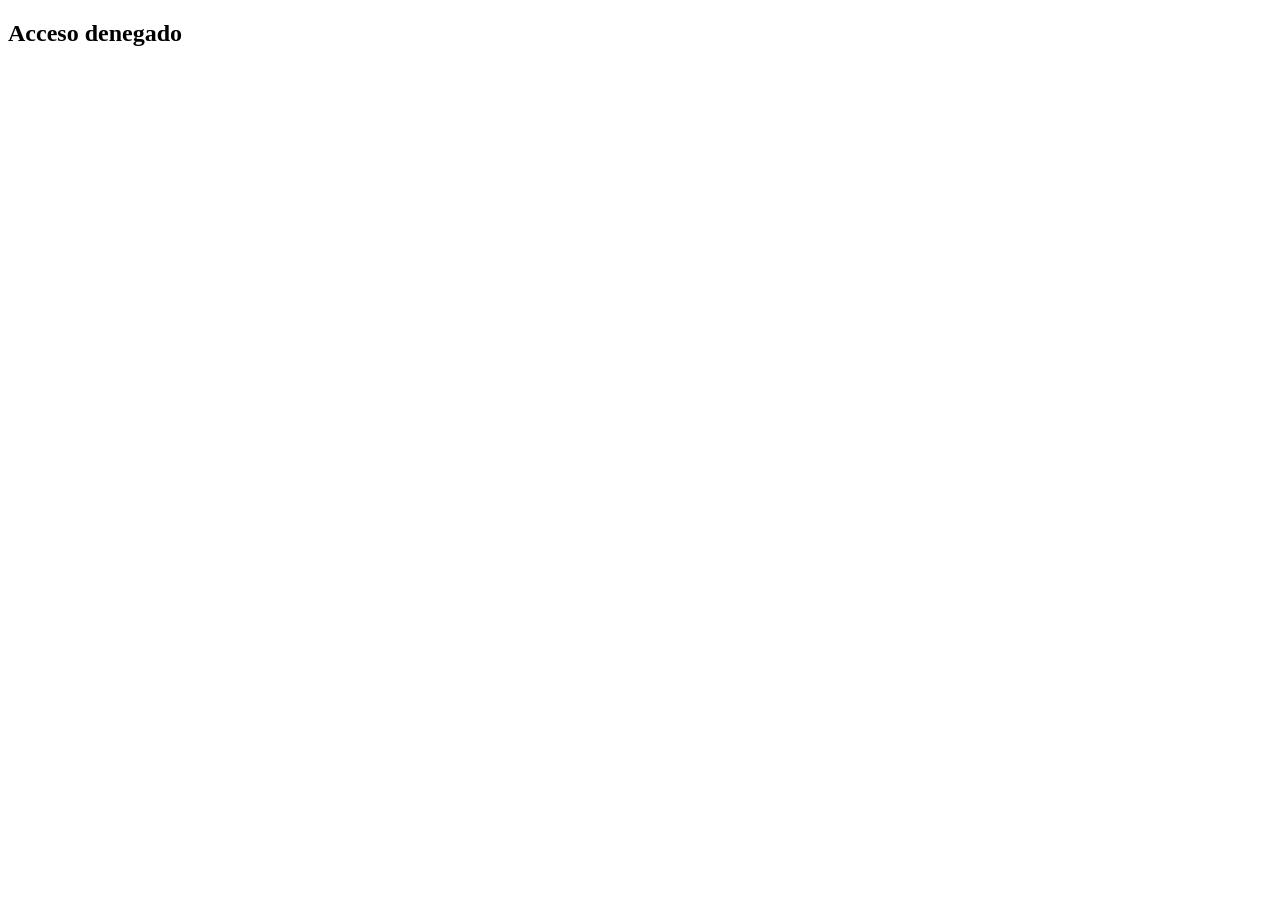
